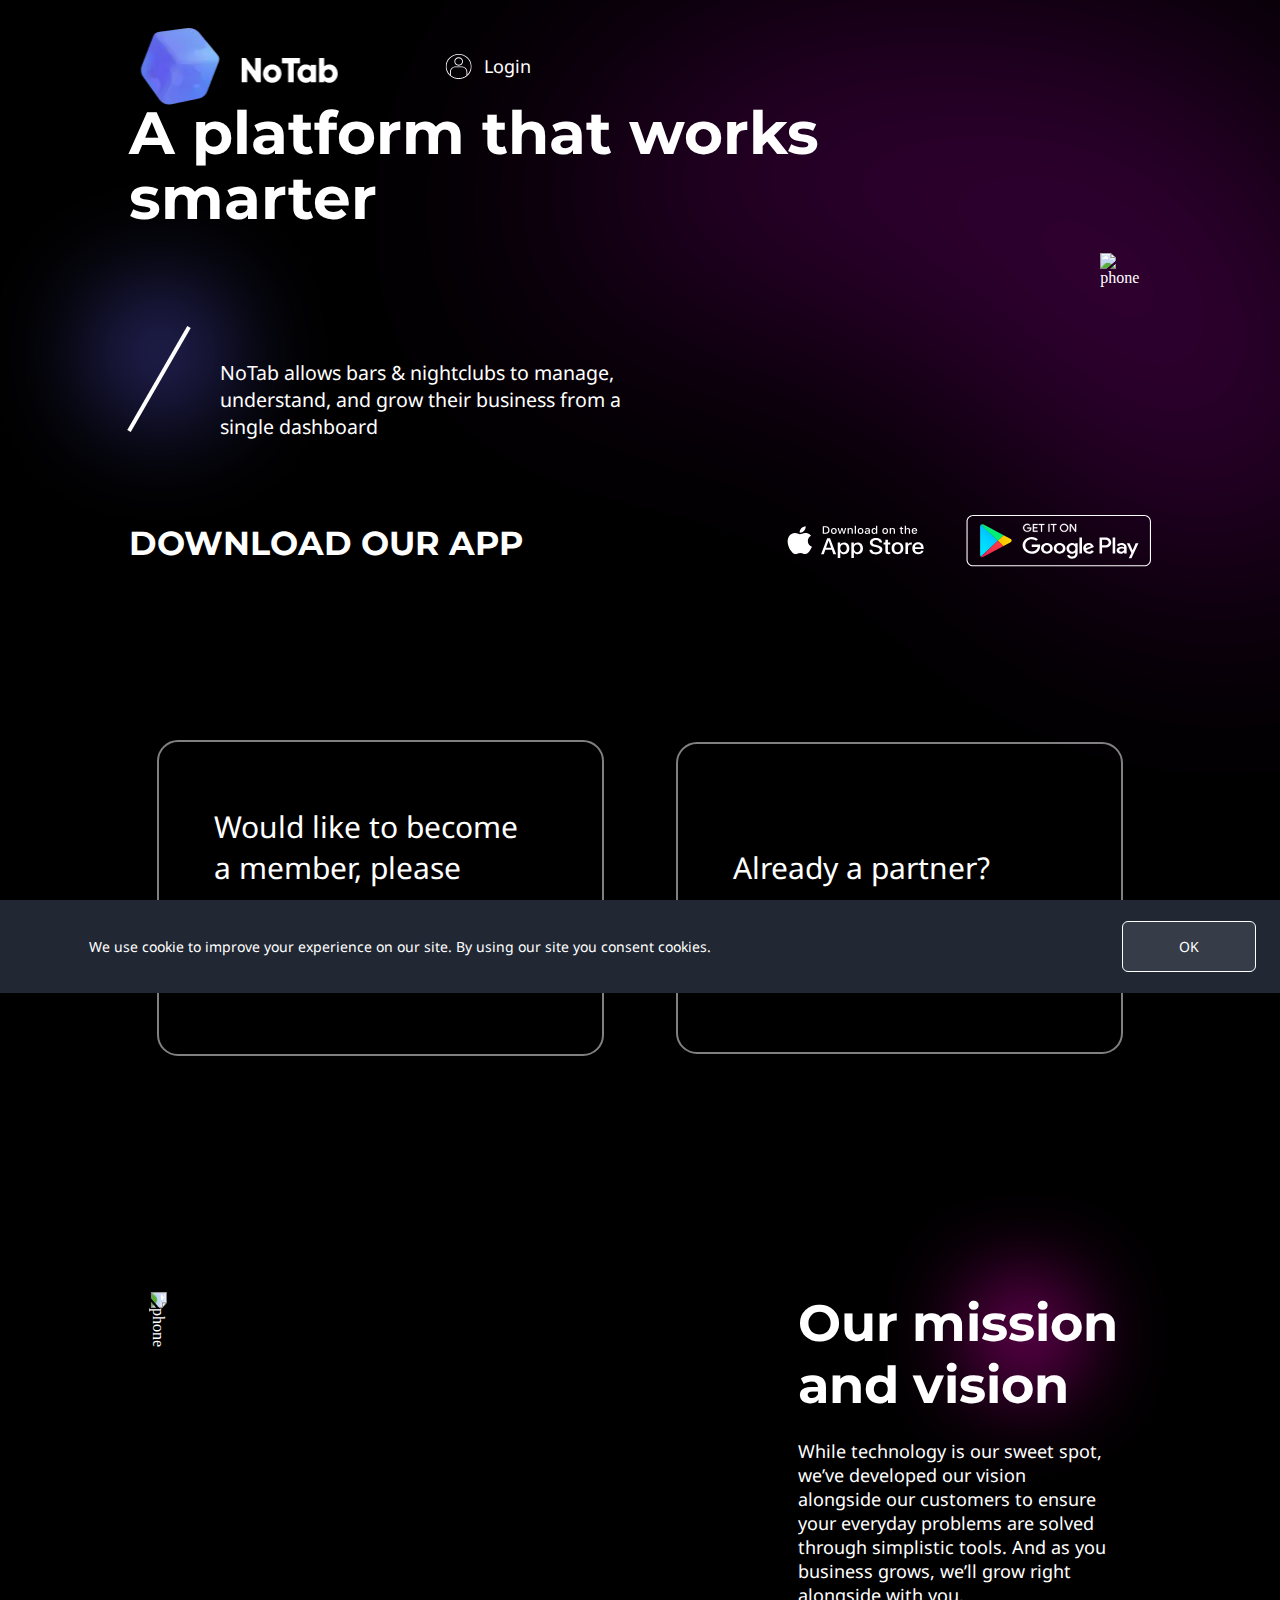
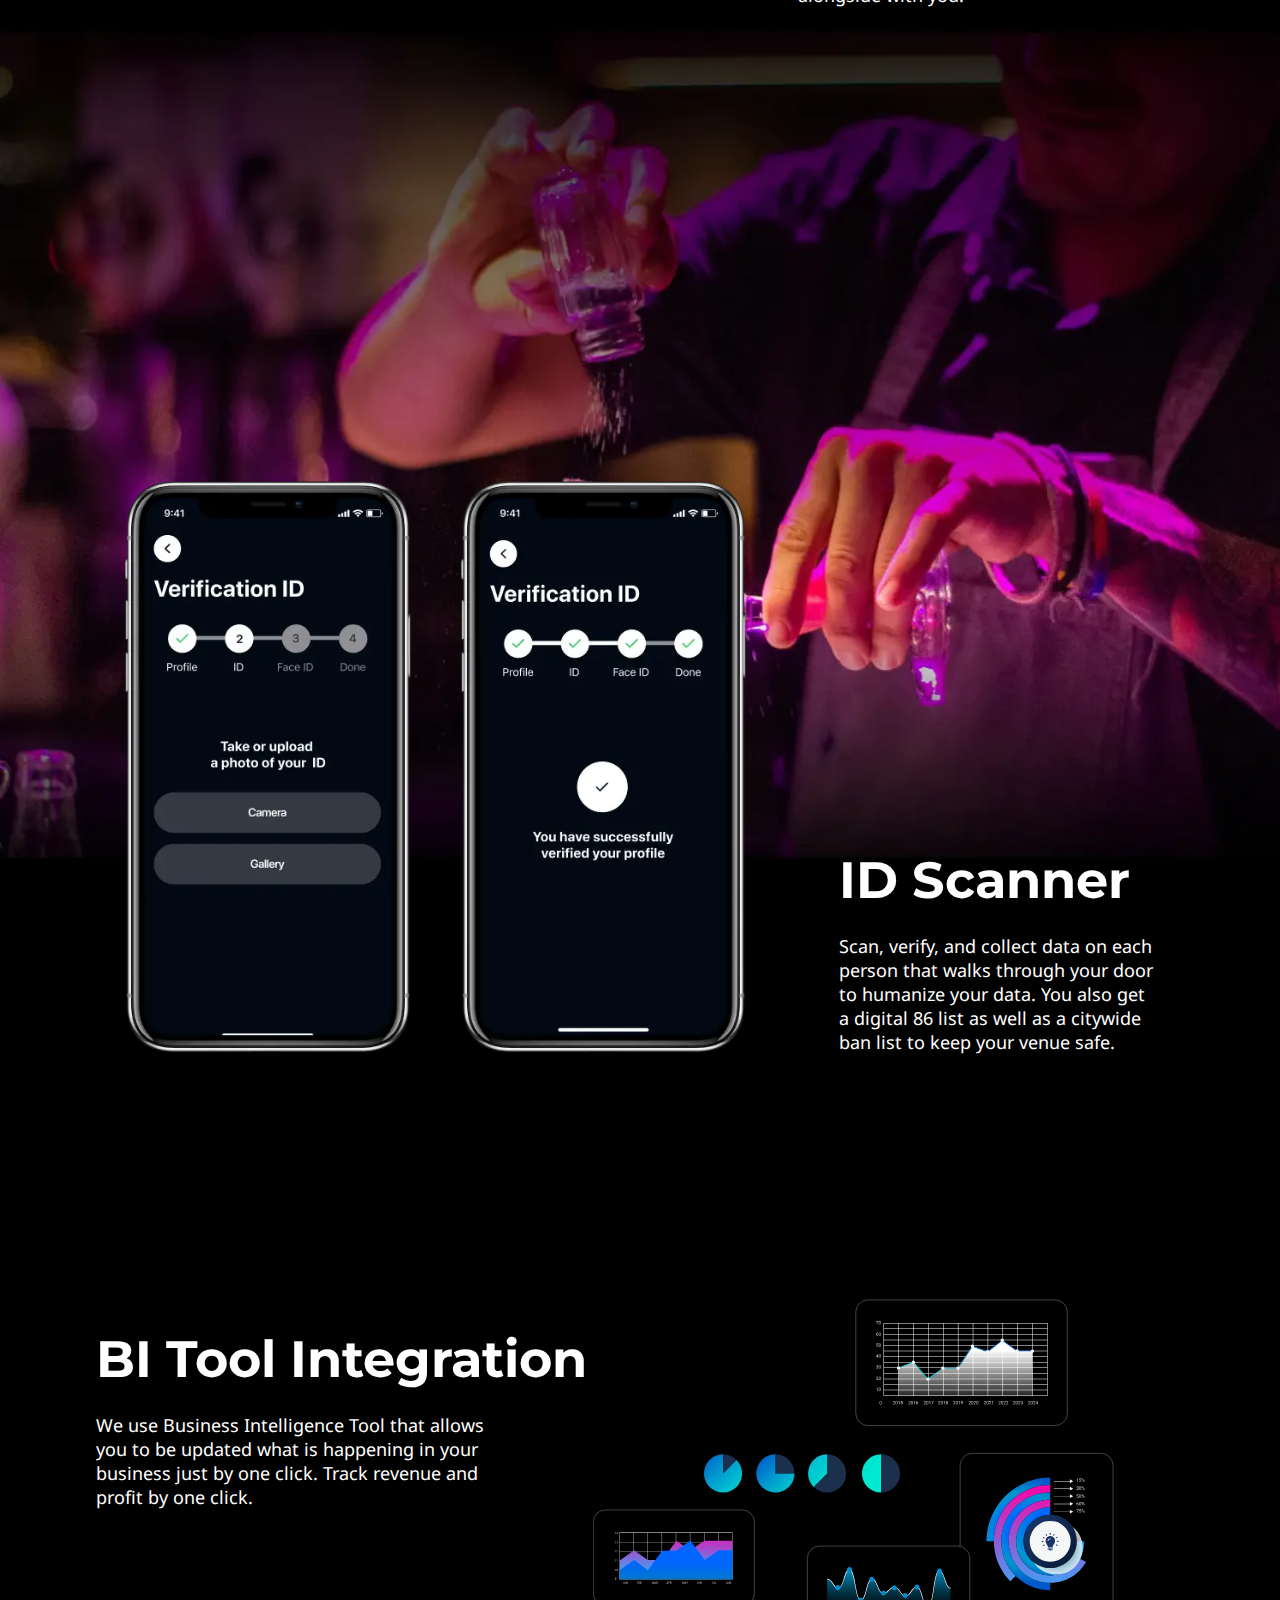
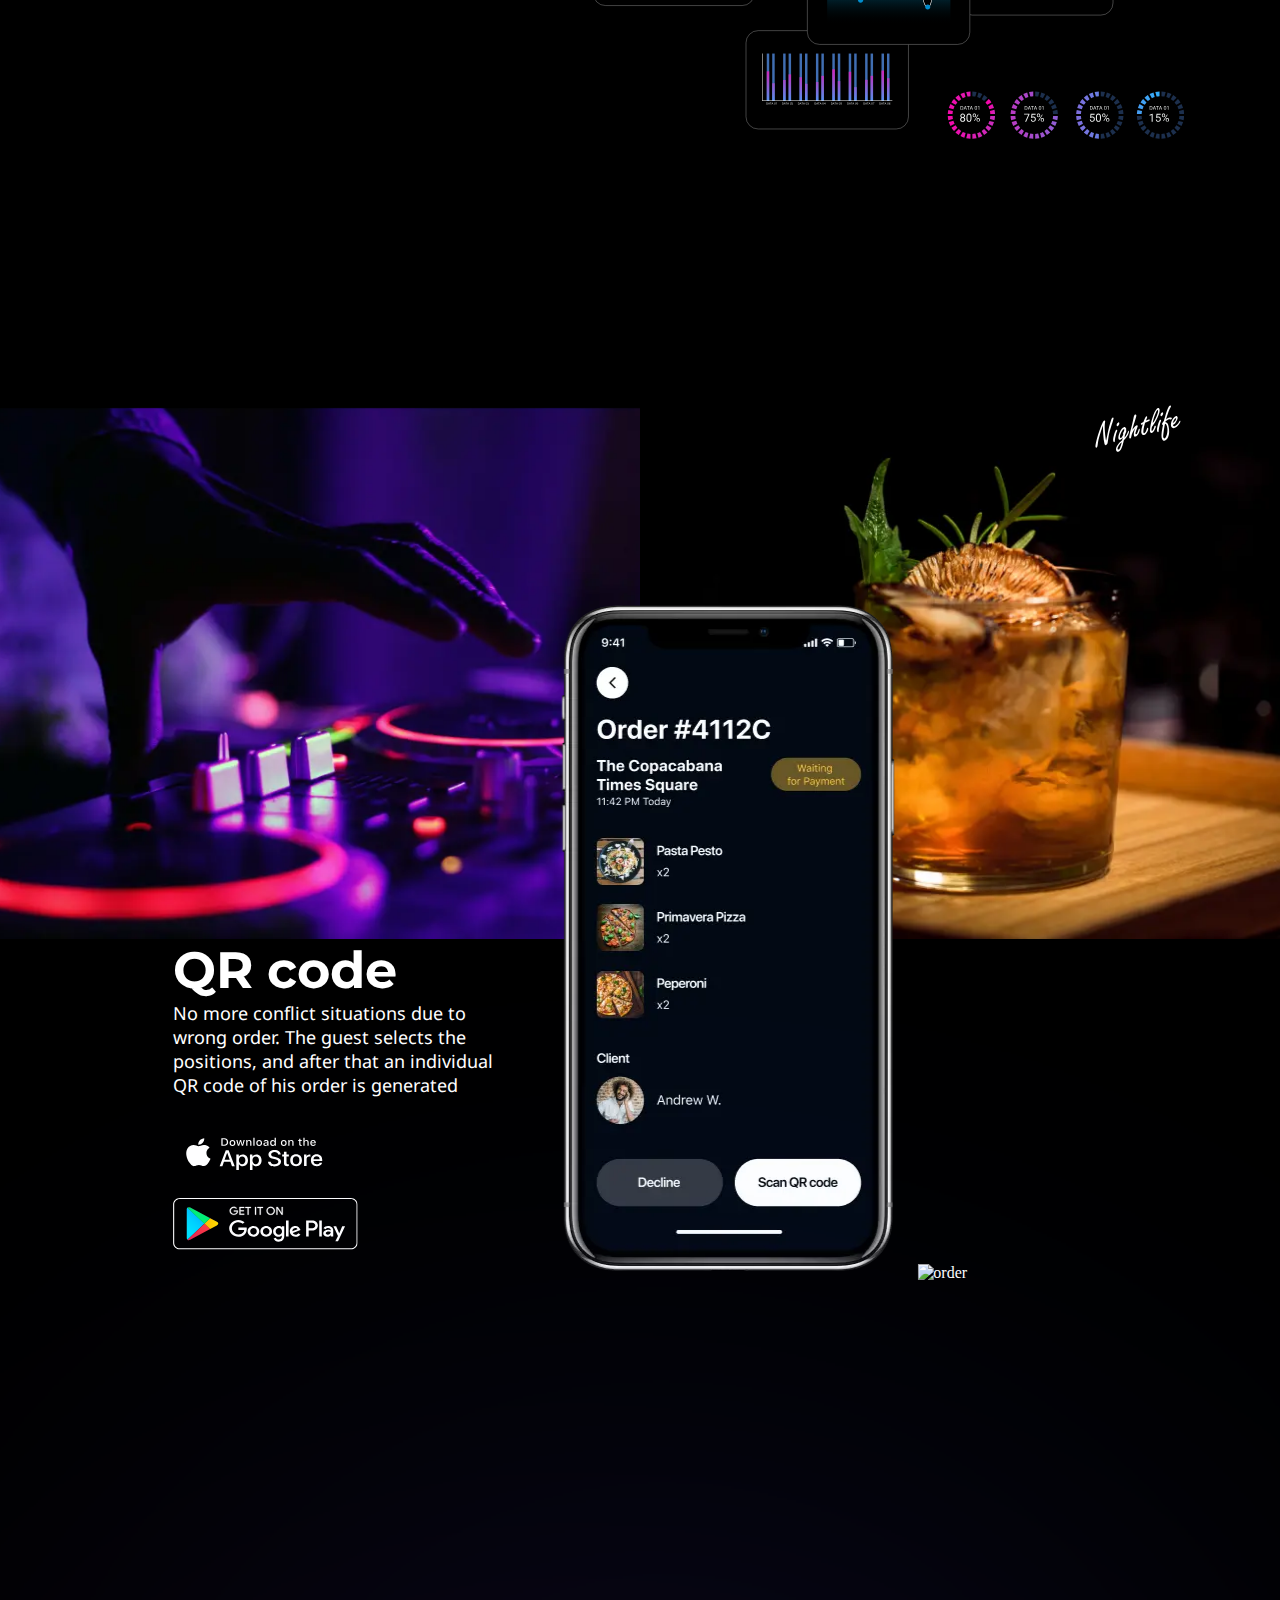
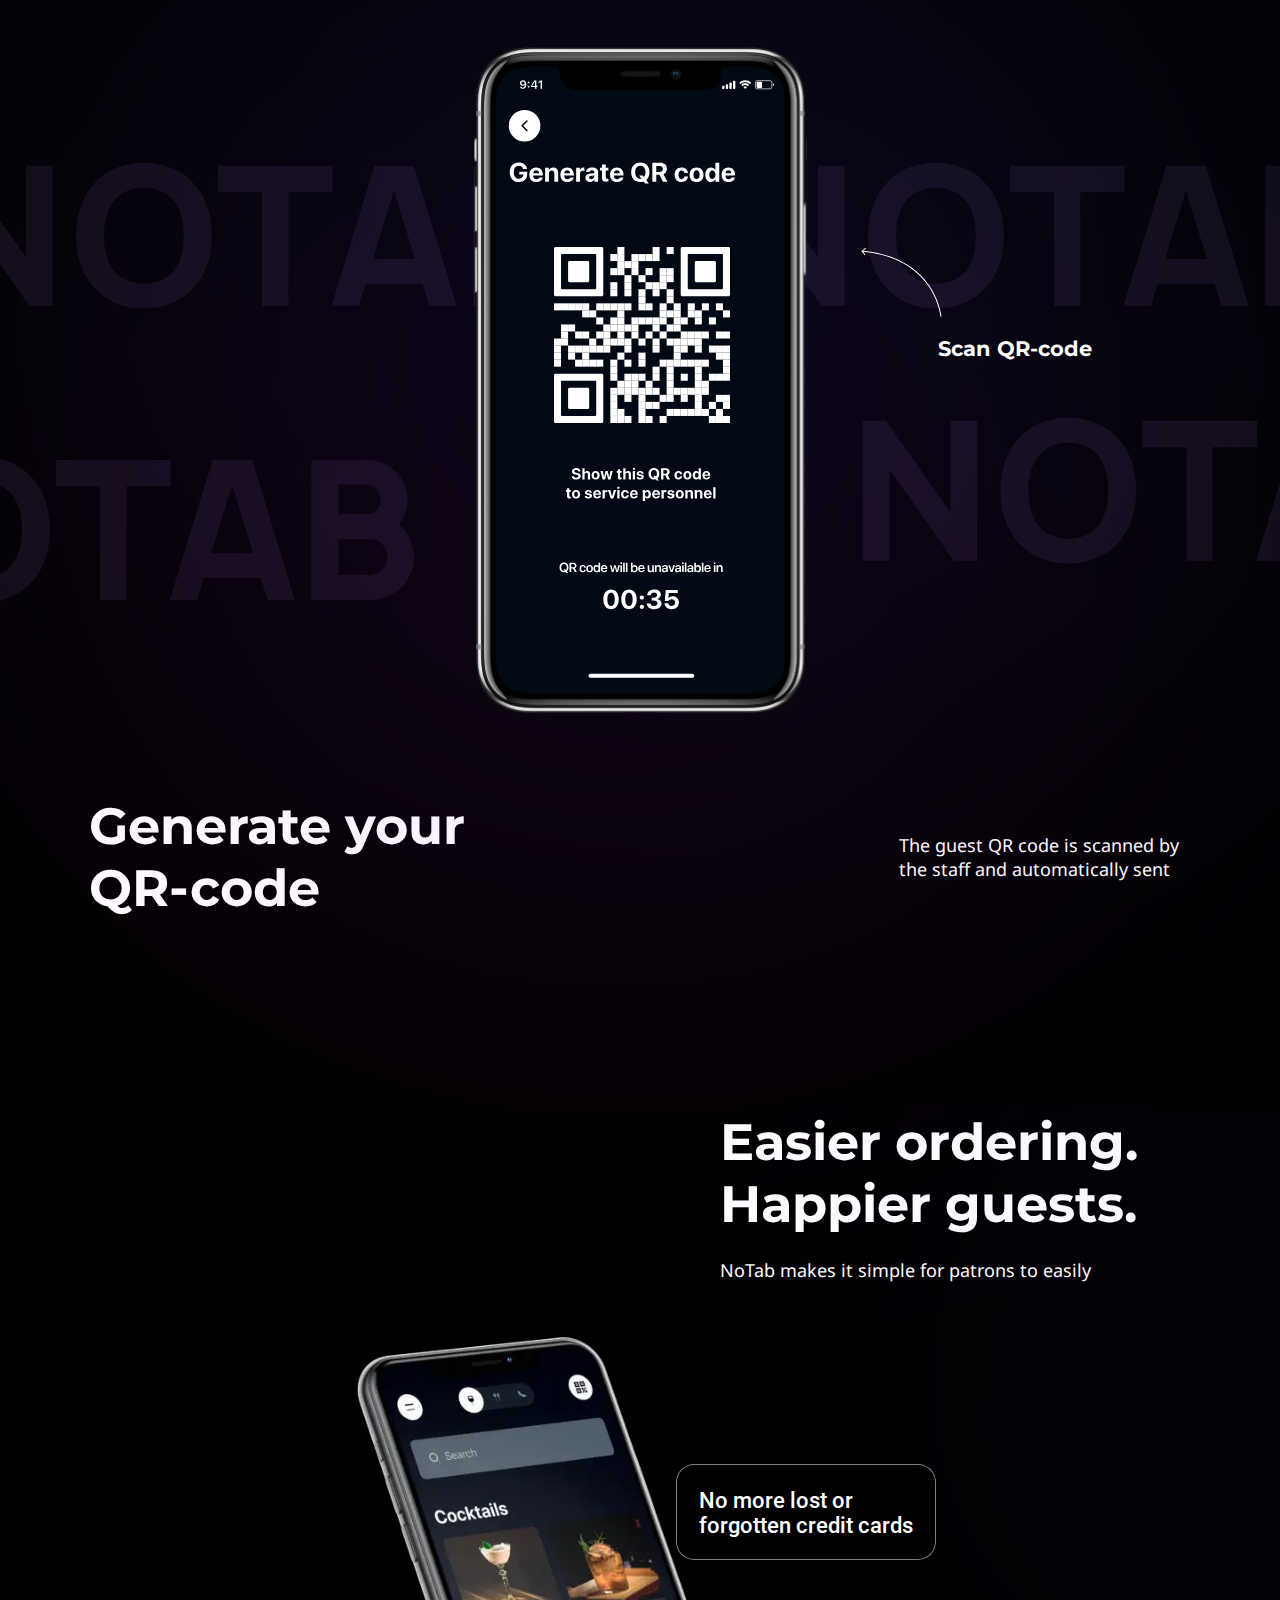
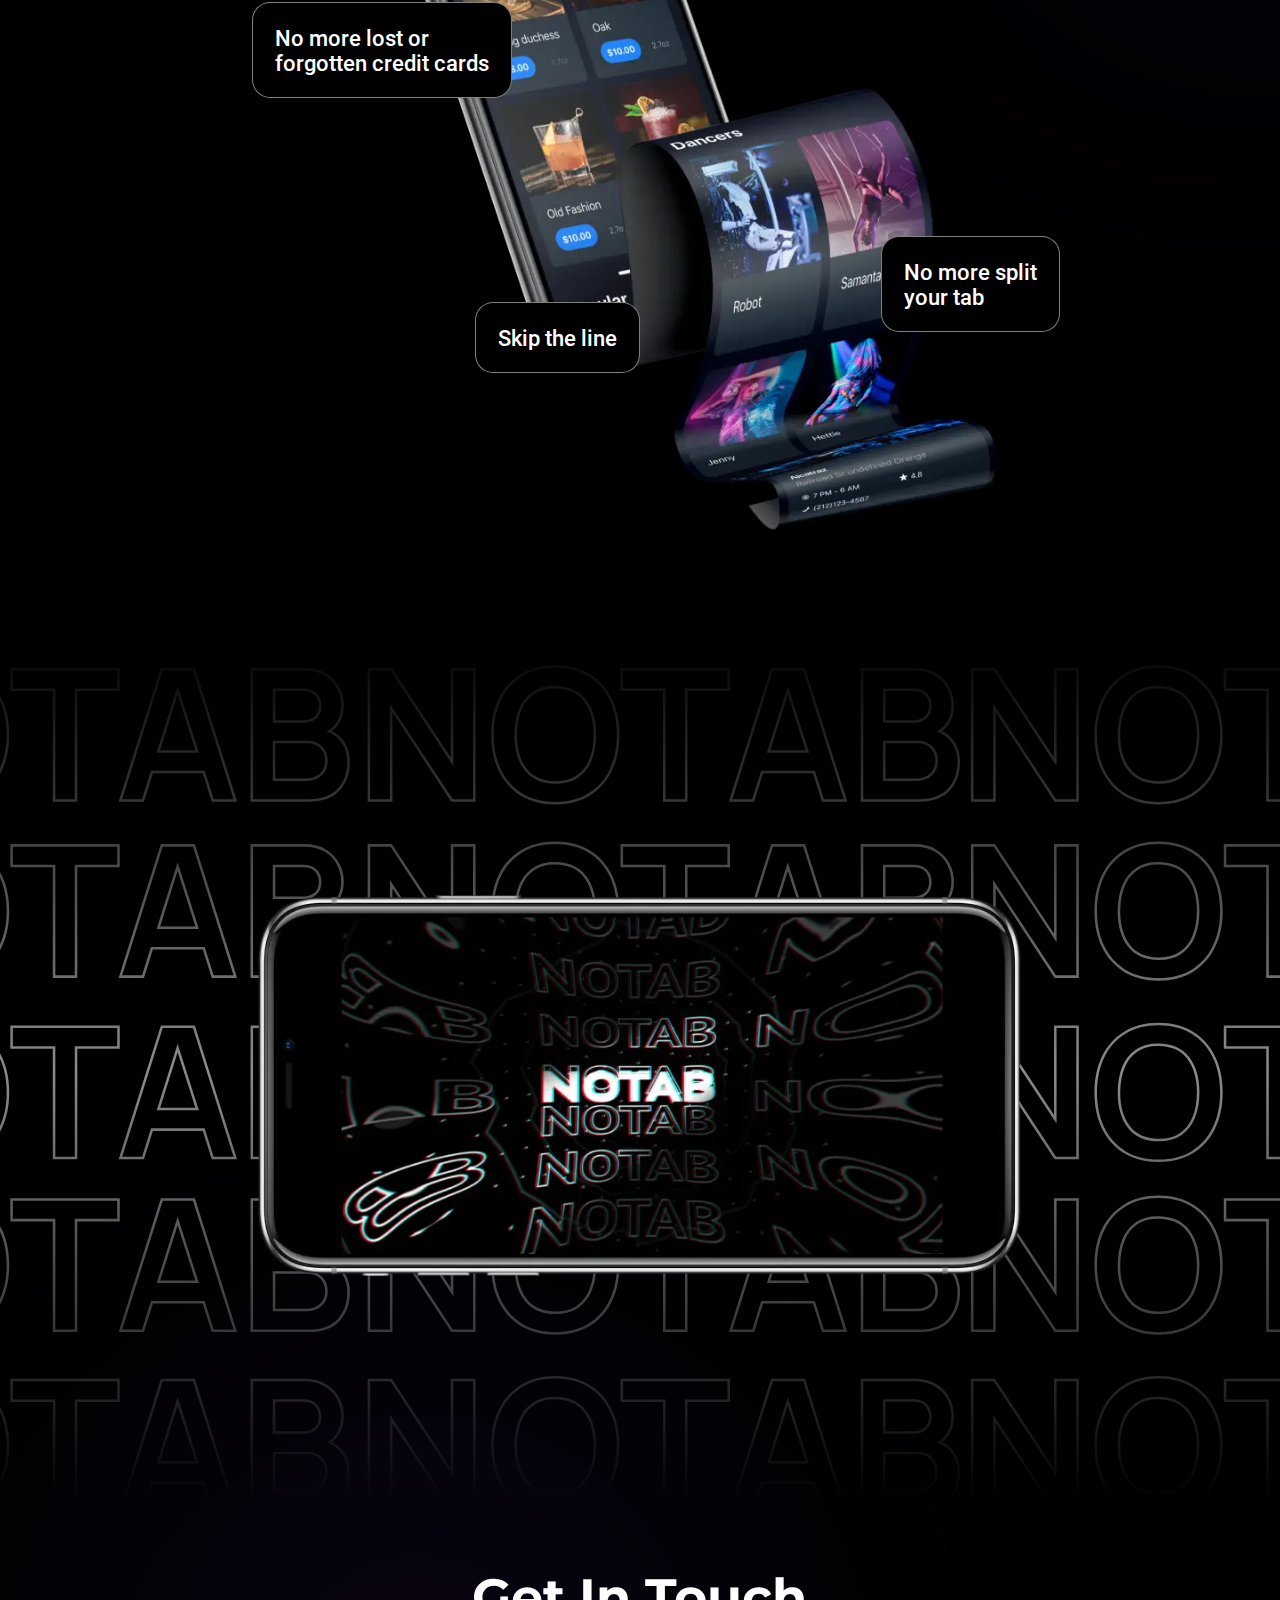
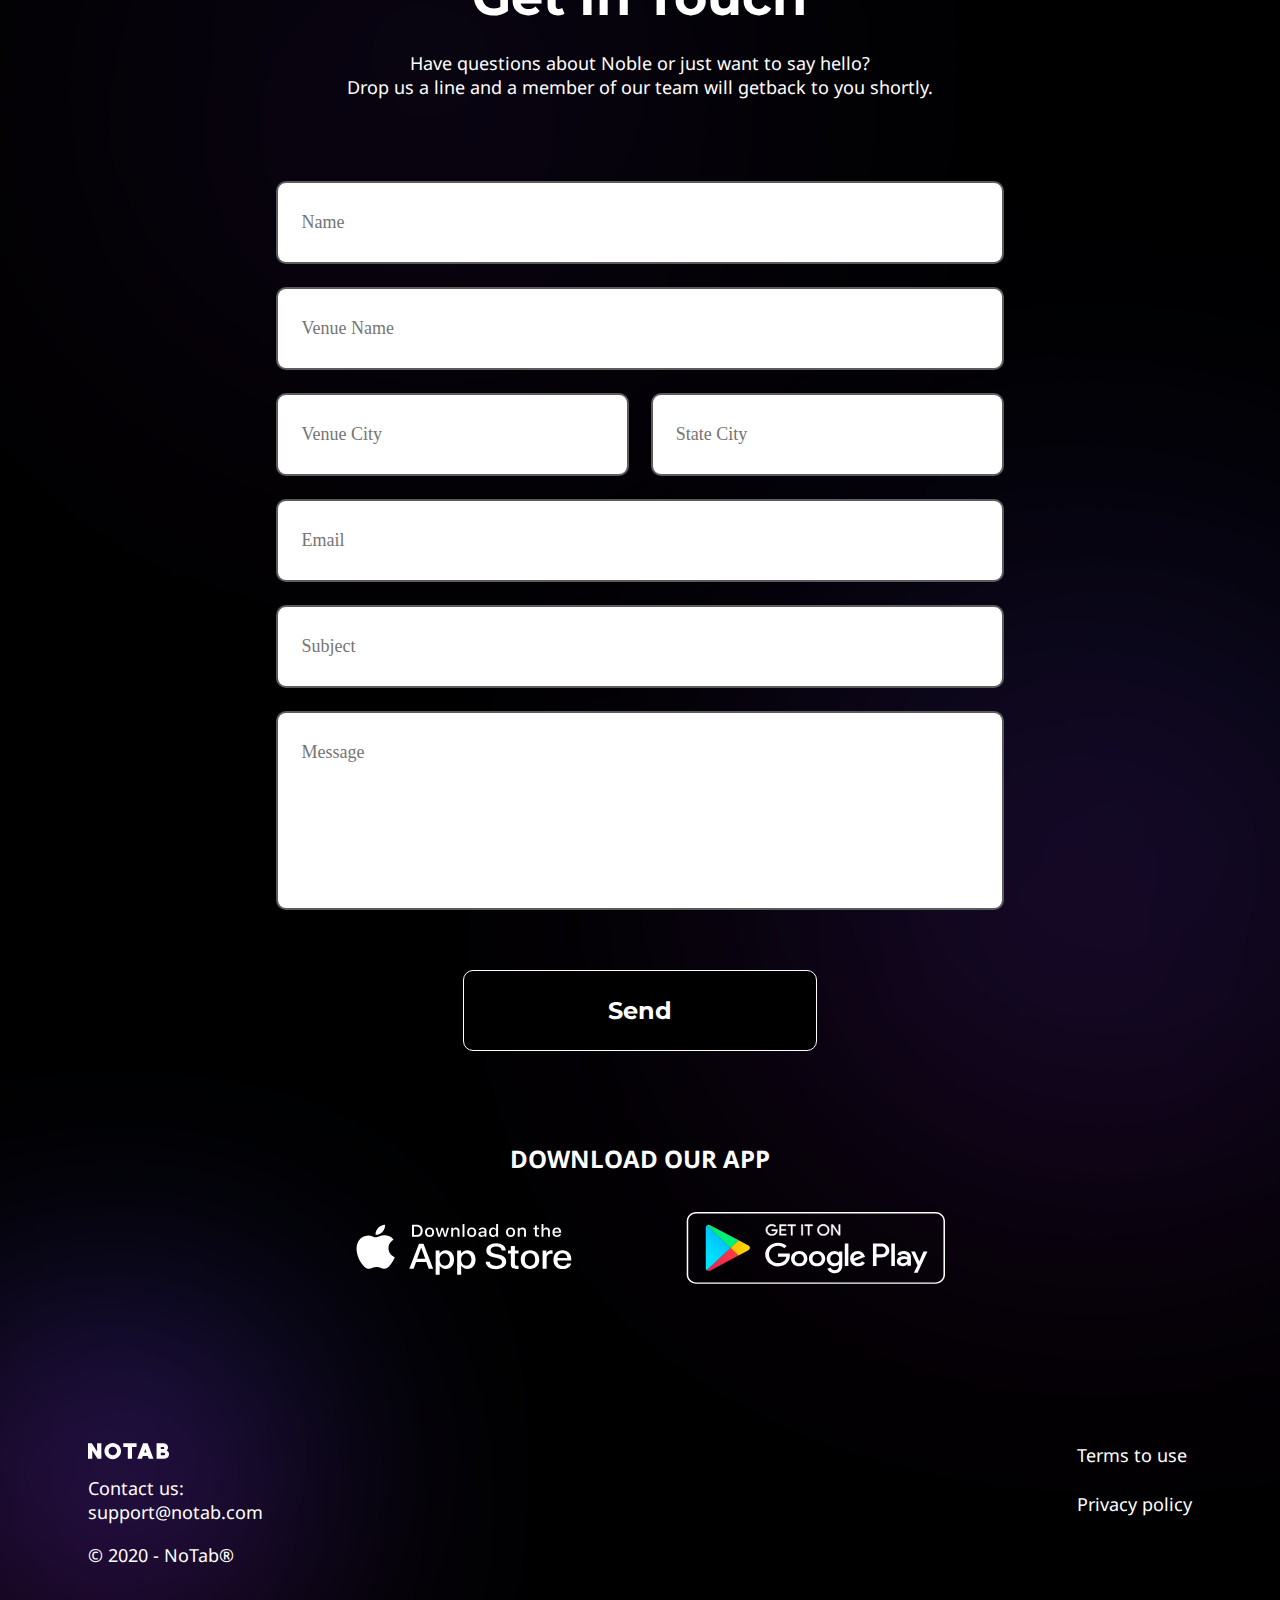
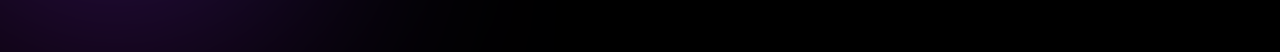
==== index.html @ db0ee98f "upload" ====
<!DOCTYPE html>
<html lang="en">
<head>
    <meta charset="UTF-8">
    <meta http-equiv="X-UA-Compatible" content="IE=edge">
    <meta name="viewport" content="width=device-width, initial-scale=1.0">
    <link rel="stylesheet" href="css/style.min.css?_v=20220520233349">
    <title>NoTab</title>
</head>
<body>
    <header class="header container">
        <a href="index.html" class="header__logo">
            <picture><source srcset="./img/logo.webp" type="image/webp"><img src="./img/logo.png" alt=""></picture>
        </a>
        <a href="#" class="login">
            <div class="login__icon">
                <svg width="26" height="25" viewBox="0 0 26 25" fill="none" xmlns="http://www.w3.org/2000/svg">
                    <path d="M13.0018 0C5.82117 0 0 5.59437 0 12.4952C0 19.396 5.82117 24.9904 13.0018 24.9904C13.3935 24.9904 13.7837 24.9735 14.172 24.94C14.533 24.9088 14.8909 24.8613 15.246 24.8017L15.3825 24.7785C21.9843 23.5945 26.5618 17.7733 25.9443 11.3463C25.3268 4.91937 19.7176 0.00203372 13.0018 0V0ZM11.9572 24.1133H11.9265C11.5894 24.0846 11.2549 24.0413 10.9233 23.9857C10.9042 23.9825 10.8852 23.9805 10.8665 23.977C10.5423 23.9213 10.2215 23.8521 9.9039 23.7714L9.82708 23.7525C9.51727 23.6717 9.21085 23.578 8.90887 23.4739C8.87755 23.4631 8.84602 23.4535 8.8147 23.4423C8.51865 23.3378 8.22789 23.2207 7.94157 23.094C7.90602 23.0787 7.87047 23.0641 7.83491 23.0478C7.5541 22.9229 7.27878 22.7822 7.00876 22.6341C6.97067 22.6134 6.93216 22.5926 6.89406 22.5721C6.62827 22.423 6.36862 22.2632 6.11383 22.0944C6.07532 22.0685 6.03638 22.0435 5.99808 22.0177C5.74773 21.8471 5.50374 21.6659 5.26609 21.4763L5.2007 21.4214V17.9098C5.20388 15.3806 7.33634 13.3313 9.96802 13.3282H16.0355C18.6672 13.3313 20.7996 15.3806 20.8028 17.9098V21.4218L20.7453 21.468C20.503 21.6624 20.2543 21.8463 19.9989 22.0199C19.965 22.0427 19.9307 22.0645 19.8971 22.0869C19.6393 22.2589 19.3752 22.4208 19.1048 22.5729C19.0709 22.5918 19.0362 22.6097 19.0026 22.6284C18.7285 22.7783 18.4498 22.9199 18.1656 23.0474C18.1331 23.062 18.1003 23.0756 18.0672 23.0891C17.7786 23.217 17.4853 23.3347 17.1871 23.4401C17.1575 23.4507 17.1277 23.4598 17.1004 23.4698C16.7969 23.5743 16.4892 23.6689 16.1777 23.75L16.103 23.7679C15.7849 23.8487 15.4639 23.9182 15.1393 23.9741C15.1207 23.9774 15.1021 23.9796 15.0834 23.9825C14.7514 24.0382 14.4164 24.0815 14.0791 24.1104H14.0484C13.7018 24.1391 13.3549 24.1545 13.0039 24.1545C12.6528 24.1545 12.3032 24.1419 11.9572 24.1133V24.1133ZM21.6696 20.6496V17.9098C21.666 14.9208 19.1456 12.4987 16.0355 12.4952H9.96802C6.85788 12.4987 4.33752 14.9208 4.33392 17.9098V20.6492C-0.333932 16.0707 -0.281874 8.72996 4.45031 4.21286C9.18249 -0.304042 16.821 -0.304042 21.5532 4.21286C26.2854 8.72996 26.3375 16.0707 21.6696 20.6492V20.6496Z" fill="white"/>
                    <path d="M13.0016 3.33203C10.608 3.33203 8.66772 5.19675 8.66772 7.4971C8.66772 9.79744 10.608 11.6622 13.0016 11.6622C15.3952 11.6622 17.3356 9.79744 17.3356 7.4971C17.333 5.19777 15.3942 3.33447 13.0016 3.33203ZM13.0016 10.8291C11.0867 10.8291 9.53451 9.33741 9.53451 7.4971C9.53451 5.65678 11.0867 4.16504 13.0016 4.16504C14.9166 4.16504 16.4688 5.65678 16.4688 7.4971C16.4667 9.3364 14.9155 10.8271 13.0016 10.8291Z" fill="white"/>
                </svg>
            </div>
            <div class="login__text">Login</div>
        </a>
    </header>
	<main>
        <div class="cookie">
            <div class="cookie__container wrapper">
                <div class="cookie__text">We use cookie to improve your experience on our site. By using our site you
                    consent cookies.
                </div>
                <a href="#" class="cookie__button">OK</a>
            </div>
        </div>
        <div class="primary__back">
            <svg width="991" height="828" viewBox="0 0 991 828" fill="none" xmlns="http://www.w3.org/2000/svg">
                <g filter="url(#filter0_f_1_615)">
                    <path d="M726.689 447.055C636.6 301.175 399.748 283.135 292.584 292.35C204.911 229.864 267.12 198.986 369.452 84.6792C471.785 -29.6278 716.462 36.8959 857.979 37.8365C999.496 38.777 1120.33 339.695 1101.17 471.585C1082.02 603.476 839.301 629.405 726.689 447.055Z"
                          fill="#FA00FF"/>
                </g>
                <defs>
                    <filter id="filter0_f_1_615" x="0.806519" y="-232.258" width="1352.37" height="1059.42"
                            filterUnits="userSpaceOnUse" color-interpolation-filters="sRGB">
                        <feFlood flood-opacity="0" result="BackgroundImageFix"/>
                        <feBlend mode="normal" in="SourceGraphic" in2="BackgroundImageFix" result="shape"/>
                        <feGaussianBlur stdDeviation="125" result="effect1_foregroundBlur_1_615"/>
                    </filter>
                </defs>
            </svg>
        </div>
        <div class="primary container">
            <div class="primary__wrapper">
                <div class="primary__item">
                    <div class="primary__title">A platform that works smarter</div>
                    <div class="primary__subtitle">
                        <div class="primary__subtitle-back">
                            <svg width="318" height="325" viewBox="0 0 318 325" fill="none"
                                 xmlns="http://www.w3.org/2000/svg">
                                <g filter="url(#filter0_f_1_616)">
                                    <circle cx="155.5" cy="162.5" r="62.5" fill="#605CEA" fill-opacity="0.5"/>
                                </g>
                                <defs>
                                    <filter id="filter0_f_1_616" x="-7" y="0" width="325" height="325"
                                            filterUnits="userSpaceOnUse" color-interpolation-filters="sRGB">
                                        <feFlood flood-opacity="0" result="BackgroundImageFix"/>
                                        <feBlend mode="normal" in="SourceGraphic" in2="BackgroundImageFix"
                                                 result="shape"/>
                                        <feGaussianBlur stdDeviation="50" result="effect1_foregroundBlur_1_616"/>
                                    </filter>
                                </defs>
                            </svg>
                        </div>
                        <div class="primary__subtitle-line">
                            <span></span>
                        </div>
                        <div class="primary__subtitle-text">NoTab allows bars & nightclubs to manage, understand, and grow
                            their business from a single dashboard
                        </div>
                    </div>
                </div>
                <div class="primary__item">
                    <img src="./img/phone.svg" alt="phone">
                </div>
            </div>
            <div class="primary__app wrapper">
                <div class="primary__app-text">download our app</div>
                <div class="wrapper">
                    <a href="" class="primary__app-link">
                        <svg width="164" height="52" viewBox="0 0 164 52" fill="none" xmlns="http://www.w3.org/2000/svg">
                            <mask class="path-1-inside-1_1_783" fill="white">
                                <path d="M150.511 0H13.0243C12.5323 0 12.0403 0 11.5346 0C11.111 0 10.701 0.0128315 10.2773 0.0128315C9.36164 0.0384944 8.44598 0.0898202 7.54398 0.243798C6.62832 0.397775 5.78099 0.654404 4.94732 1.05218C4.12732 1.43712 3.37566 1.95038 2.73333 2.56629C2.07733 3.16937 1.53066 3.8751 1.12066 4.64499C0.696998 5.42771 0.423666 6.22326 0.259666 7.08297C0.0956664 7.92984 0.0409999 8.78955 0.0136666 9.64926C0.0136666 10.047 0 10.4448 0 10.8298C0 11.2917 0 11.7664 0 12.2284V39.0846C0 39.5594 0 40.0213 0 40.4833C0 40.881 0.0136666 41.266 0.0273333 41.6637C0.0546665 42.5235 0.109333 43.3832 0.273333 44.23C0.437332 45.0897 0.696998 45.8981 1.13433 46.668C1.54433 47.4379 2.09099 48.1308 2.74699 48.7339C3.38932 49.3498 4.14099 49.863 4.96099 50.248C5.79465 50.6458 6.64198 50.9024 7.55765 51.0564C8.45965 51.2104 9.38898 51.2617 10.291 51.2873C10.701 51.313 11.111 51.3258 11.5346 51.3258C12.0403 51.3258 12.5323 51.3258 13.0243 51.3258H150.511C151.003 51.3258 151.495 51.3258 151.987 51.3258C152.397 51.3258 152.834 51.3258 153.244 51.313C154.16 51.2873 155.075 51.236 155.977 51.082C156.893 50.9281 157.74 50.6714 158.588 50.2737C159.408 49.8887 160.146 49.3755 160.802 48.7595C161.458 48.1565 161.991 47.4507 162.414 46.6937C162.838 45.911 163.111 45.1154 163.262 44.2557C163.426 43.4088 163.48 42.5491 163.521 41.6894C163.521 41.2916 163.521 40.9067 163.521 40.5089C163.535 40.047 163.535 39.585 163.535 39.1103V12.2412C163.535 11.7664 163.535 11.3045 163.521 10.8426C163.521 10.4448 163.521 10.0599 163.521 9.66209C163.494 8.80238 163.439 7.94267 163.262 7.0958C163.111 6.23609 162.838 5.44054 162.414 4.65782C161.991 3.88793 161.444 3.1822 160.802 2.57912C160.159 1.97604 159.408 1.46279 158.588 1.06501C157.74 0.667236 156.893 0.410607 155.977 0.256629C155.075 0.102652 154.16 0.0513258 153.244 0.0256629C152.834 0.0256629 152.397 0.0128315 151.987 0.0128315C151.508 0 151.003 0 150.511 0Z"/>
                            </mask>
                            <path d="M10.2773 0.0128315V-1.27031H10.2593L10.2414 -1.26981L10.2773 0.0128315ZM7.54398 0.243798L7.75677 1.50918L7.7599 1.50865L7.54398 0.243798ZM4.94732 1.05218L5.4926 2.21373L5.49989 2.21025L4.94732 1.05218ZM2.73333 2.56629L3.60175 3.51091L3.61167 3.50179L3.6214 3.49246L2.73333 2.56629ZM1.12066 4.64499L2.24914 5.2558L2.25322 5.24813L1.12066 4.64499ZM0.259666 7.08297L1.51941 7.32692L1.52008 7.32341L0.259666 7.08297ZM0.0136666 9.64926L-1.26883 9.60848L-1.26948 9.62886V9.64926H0.0136666ZM0.0273333 41.6637L1.30984 41.623L1.30972 41.6197L0.0273333 41.6637ZM0.273333 44.23L1.53376 43.9896L1.53308 43.9861L0.273333 44.23ZM1.13433 46.668L2.26689 46.0649L2.25867 46.0494L2.25003 46.0342L1.13433 46.668ZM2.74699 48.7339L3.63507 47.8077L3.62534 47.7984L3.61541 47.7893L2.74699 48.7339ZM4.96099 50.248L5.51356 49.0899L5.50626 49.0865L4.96099 50.248ZM7.55765 51.0564L7.77357 49.7915L7.77043 49.791L7.55765 51.0564ZM10.291 51.2873L10.3711 50.0067L10.3493 50.0053L10.3275 50.0047L10.291 51.2873ZM153.244 51.313L153.208 50.0304L153.204 50.0305L153.244 51.313ZM155.977 51.082L155.764 49.8167L155.761 49.8172L155.977 51.082ZM160.802 48.7595L159.933 47.8149L159.923 47.8241L160.802 48.7595ZM162.414 46.6937L163.534 47.3203L163.538 47.3124L163.543 47.3045L162.414 46.6937ZM163.262 44.2557L162.002 44.0118L162 44.0232L161.998 44.0347L163.262 44.2557ZM163.521 41.6894L164.803 41.7505L164.804 41.72V41.6894H163.521ZM163.521 40.5089L162.239 40.471L162.238 40.4899V40.5089H163.521ZM163.521 10.8426H162.238V10.8616L162.239 10.8805L163.521 10.8426ZM163.521 9.66209H164.804V9.6417L164.804 9.62131L163.521 9.66209ZM163.262 7.0958L161.998 7.31682L162.001 7.33811L162.006 7.35925L163.262 7.0958ZM162.414 4.65782L163.543 4.04701L163.538 4.03919L162.414 4.65782ZM158.588 1.06501L159.148 -0.089471L159.14 -0.0930398L159.133 -0.0965146L158.588 1.06501ZM155.977 0.256629L155.761 1.52148L155.764 1.52201L155.977 0.256629ZM153.244 0.0256629L153.28 -1.25698L153.262 -1.25748H153.244V0.0256629ZM151.987 0.0128315L151.952 1.29552L151.969 1.29598H151.987V0.0128315ZM150.511 -1.28315H13.0243V1.28315H150.511V-1.28315ZM13.0243 -1.28315C13.0233 -1.28315 13.0224 -1.28315 13.0214 -1.28315C13.0205 -1.28315 13.0195 -1.28315 13.0185 -1.28315C13.0176 -1.28315 13.0166 -1.28315 13.0157 -1.28315C13.0147 -1.28315 13.0137 -1.28315 13.0128 -1.28315C13.0118 -1.28315 13.0108 -1.28315 13.0099 -1.28315C13.0089 -1.28315 13.008 -1.28315 13.007 -1.28315C13.006 -1.28315 13.0051 -1.28315 13.0041 -1.28315C13.0032 -1.28315 13.0022 -1.28315 13.0012 -1.28315C13.0003 -1.28315 12.9993 -1.28315 12.9984 -1.28315C12.9974 -1.28315 12.9964 -1.28315 12.9955 -1.28315C12.9945 -1.28315 12.9936 -1.28315 12.9926 -1.28315C12.9916 -1.28315 12.9907 -1.28315 12.9897 -1.28315C12.9887 -1.28315 12.9878 -1.28315 12.9868 -1.28315C12.9859 -1.28315 12.9849 -1.28315 12.9839 -1.28315C12.983 -1.28315 12.982 -1.28315 12.9811 -1.28315C12.9801 -1.28315 12.9791 -1.28315 12.9782 -1.28315C12.9772 -1.28315 12.9763 -1.28315 12.9753 -1.28315C12.9743 -1.28315 12.9734 -1.28315 12.9724 -1.28315C12.9714 -1.28315 12.9705 -1.28315 12.9695 -1.28315C12.9686 -1.28315 12.9676 -1.28315 12.9666 -1.28315C12.9657 -1.28315 12.9647 -1.28315 12.9638 -1.28315C12.9628 -1.28315 12.9618 -1.28315 12.9609 -1.28315C12.9599 -1.28315 12.959 -1.28315 12.958 -1.28315C12.957 -1.28315 12.9561 -1.28315 12.9551 -1.28315C12.9542 -1.28315 12.9532 -1.28315 12.9522 -1.28315C12.9513 -1.28315 12.9503 -1.28315 12.9493 -1.28315C12.9484 -1.28315 12.9474 -1.28315 12.9465 -1.28315C12.9455 -1.28315 12.9445 -1.28315 12.9436 -1.28315C12.9426 -1.28315 12.9417 -1.28315 12.9407 -1.28315C12.9397 -1.28315 12.9388 -1.28315 12.9378 -1.28315C12.9369 -1.28315 12.9359 -1.28315 12.9349 -1.28315C12.934 -1.28315 12.933 -1.28315 12.932 -1.28315C12.9311 -1.28315 12.9301 -1.28315 12.9292 -1.28315C12.9282 -1.28315 12.9272 -1.28315 12.9263 -1.28315C12.9253 -1.28315 12.9244 -1.28315 12.9234 -1.28315C12.9224 -1.28315 12.9215 -1.28315 12.9205 -1.28315C12.9196 -1.28315 12.9186 -1.28315 12.9176 -1.28315C12.9167 -1.28315 12.9157 -1.28315 12.9147 -1.28315C12.9138 -1.28315 12.9128 -1.28315 12.9119 -1.28315C12.9109 -1.28315 12.9099 -1.28315 12.909 -1.28315C12.908 -1.28315 12.9071 -1.28315 12.9061 -1.28315C12.9051 -1.28315 12.9042 -1.28315 12.9032 -1.28315C12.9023 -1.28315 12.9013 -1.28315 12.9003 -1.28315C12.8994 -1.28315 12.8984 -1.28315 12.8974 -1.28315C12.8965 -1.28315 12.8955 -1.28315 12.8946 -1.28315C12.8936 -1.28315 12.8926 -1.28315 12.8917 -1.28315C12.8907 -1.28315 12.8898 -1.28315 12.8888 -1.28315C12.8878 -1.28315 12.8869 -1.28315 12.8859 -1.28315C12.885 -1.28315 12.884 -1.28315 12.883 -1.28315C12.8821 -1.28315 12.8811 -1.28315 12.8801 -1.28315C12.8792 -1.28315 12.8782 -1.28315 12.8773 -1.28315C12.8763 -1.28315 12.8753 -1.28315 12.8744 -1.28315C12.8734 -1.28315 12.8725 -1.28315 12.8715 -1.28315C12.8705 -1.28315 12.8696 -1.28315 12.8686 -1.28315C12.8677 -1.28315 12.8667 -1.28315 12.8657 -1.28315C12.8648 -1.28315 12.8638 -1.28315 12.8628 -1.28315C12.8619 -1.28315 12.8609 -1.28315 12.86 -1.28315C12.859 -1.28315 12.858 -1.28315 12.8571 -1.28315C12.8561 -1.28315 12.8552 -1.28315 12.8542 -1.28315C12.8532 -1.28315 12.8523 -1.28315 12.8513 -1.28315C12.8503 -1.28315 12.8494 -1.28315 12.8484 -1.28315C12.8475 -1.28315 12.8465 -1.28315 12.8455 -1.28315C12.8446 -1.28315 12.8436 -1.28315 12.8427 -1.28315C12.8417 -1.28315 12.8407 -1.28315 12.8398 -1.28315C12.8388 -1.28315 12.8379 -1.28315 12.8369 -1.28315C12.8359 -1.28315 12.835 -1.28315 12.834 -1.28315C12.833 -1.28315 12.8321 -1.28315 12.8311 -1.28315C12.8302 -1.28315 12.8292 -1.28315 12.8282 -1.28315C12.8273 -1.28315 12.8263 -1.28315 12.8254 -1.28315C12.8244 -1.28315 12.8234 -1.28315 12.8225 -1.28315C12.8215 -1.28315 12.8205 -1.28315 12.8196 -1.28315C12.8186 -1.28315 12.8177 -1.28315 12.8167 -1.28315C12.8157 -1.28315 12.8148 -1.28315 12.8138 -1.28315C12.8129 -1.28315 12.8119 -1.28315 12.8109 -1.28315C12.81 -1.28315 12.809 -1.28315 12.808 -1.28315C12.8071 -1.28315 12.8061 -1.28315 12.8052 -1.28315C12.8042 -1.28315 12.8032 -1.28315 12.8023 -1.28315C12.8013 -1.28315 12.8004 -1.28315 12.7994 -1.28315C12.7984 -1.28315 12.7975 -1.28315 12.7965 -1.28315C12.7955 -1.28315 12.7946 -1.28315 12.7936 -1.28315C12.7927 -1.28315 12.7917 -1.28315 12.7907 -1.28315C12.7898 -1.28315 12.7888 -1.28315 12.7879 -1.28315C12.7869 -1.28315 12.7859 -1.28315 12.785 -1.28315C12.784 -1.28315 12.783 -1.28315 12.7821 -1.28315C12.7811 -1.28315 12.7802 -1.28315 12.7792 -1.28315C12.7782 -1.28315 12.7773 -1.28315 12.7763 -1.28315C12.7754 -1.28315 12.7744 -1.28315 12.7734 -1.28315C12.7725 -1.28315 12.7715 -1.28315 12.7705 -1.28315C12.7696 -1.28315 12.7686 -1.28315 12.7677 -1.28315C12.7667 -1.28315 12.7657 -1.28315 12.7648 -1.28315C12.7638 -1.28315 12.7628 -1.28315 12.7619 -1.28315C12.7609 -1.28315 12.76 -1.28315 12.759 -1.28315C12.758 -1.28315 12.7571 -1.28315 12.7561 -1.28315C12.7552 -1.28315 12.7542 -1.28315 12.7532 -1.28315C12.7523 -1.28315 12.7513 -1.28315 12.7503 -1.28315C12.7494 -1.28315 12.7484 -1.28315 12.7475 -1.28315C12.7465 -1.28315 12.7455 -1.28315 12.7446 -1.28315C12.7436 -1.28315 12.7427 -1.28315 12.7417 -1.28315C12.7407 -1.28315 12.7398 -1.28315 12.7388 -1.28315C12.7378 -1.28315 12.7369 -1.28315 12.7359 -1.28315C12.735 -1.28315 12.734 -1.28315 12.733 -1.28315C12.7321 -1.28315 12.7311 -1.28315 12.7301 -1.28315C12.7292 -1.28315 12.7282 -1.28315 12.7273 -1.28315C12.7263 -1.28315 12.7253 -1.28315 12.7244 -1.28315C12.7234 -1.28315 12.7224 -1.28315 12.7215 -1.28315C12.7205 -1.28315 12.7196 -1.28315 12.7186 -1.28315C12.7176 -1.28315 12.7167 -1.28315 12.7157 -1.28315C12.7148 -1.28315 12.7138 -1.28315 12.7128 -1.28315C12.7119 -1.28315 12.7109 -1.28315 12.7099 -1.28315C12.709 -1.28315 12.708 -1.28315 12.7071 -1.28315C12.7061 -1.28315 12.7051 -1.28315 12.7042 -1.28315C12.7032 -1.28315 12.7022 -1.28315 12.7013 -1.28315C12.7003 -1.28315 12.6994 -1.28315 12.6984 -1.28315C12.6974 -1.28315 12.6965 -1.28315 12.6955 -1.28315C12.6945 -1.28315 12.6936 -1.28315 12.6926 -1.28315C12.6917 -1.28315 12.6907 -1.28315 12.6897 -1.28315C12.6888 -1.28315 12.6878 -1.28315 12.6868 -1.28315C12.6859 -1.28315 12.6849 -1.28315 12.684 -1.28315C12.683 -1.28315 12.682 -1.28315 12.6811 -1.28315C12.6801 -1.28315 12.6791 -1.28315 12.6782 -1.28315C12.6772 -1.28315 12.6763 -1.28315 12.6753 -1.28315C12.6743 -1.28315 12.6734 -1.28315 12.6724 -1.28315C12.6715 -1.28315 12.6705 -1.28315 12.6695 -1.28315C12.6686 -1.28315 12.6676 -1.28315 12.6666 -1.28315C12.6657 -1.28315 12.6647 -1.28315 12.6638 -1.28315C12.6628 -1.28315 12.6618 -1.28315 12.6609 -1.28315C12.6599 -1.28315 12.6589 -1.28315 12.658 -1.28315C12.657 -1.28315 12.656 -1.28315 12.6551 -1.28315C12.6541 -1.28315 12.6532 -1.28315 12.6522 -1.28315C12.6512 -1.28315 12.6503 -1.28315 12.6493 -1.28315C12.6483 -1.28315 12.6474 -1.28315 12.6464 -1.28315C12.6455 -1.28315 12.6445 -1.28315 12.6435 -1.28315C12.6426 -1.28315 12.6416 -1.28315 12.6406 -1.28315C12.6397 -1.28315 12.6387 -1.28315 12.6378 -1.28315C12.6368 -1.28315 12.6358 -1.28315 12.6349 -1.28315C12.6339 -1.28315 12.6329 -1.28315 12.632 -1.28315C12.631 -1.28315 12.6301 -1.28315 12.6291 -1.28315C12.6281 -1.28315 12.6272 -1.28315 12.6262 -1.28315C12.6252 -1.28315 12.6243 -1.28315 12.6233 -1.28315C12.6224 -1.28315 12.6214 -1.28315 12.6204 -1.28315C12.6195 -1.28315 12.6185 -1.28315 12.6175 -1.28315C12.6166 -1.28315 12.6156 -1.28315 12.6146 -1.28315C12.6137 -1.28315 12.6127 -1.28315 12.6118 -1.28315C12.6108 -1.28315 12.6098 -1.28315 12.6089 -1.28315C12.6079 -1.28315 12.6069 -1.28315 12.606 -1.28315C12.605 -1.28315 12.6041 -1.28315 12.6031 -1.28315C12.6021 -1.28315 12.6012 -1.28315 12.6002 -1.28315C12.5992 -1.28315 12.5983 -1.28315 12.5973 -1.28315C12.5964 -1.28315 12.5954 -1.28315 12.5944 -1.28315C12.5935 -1.28315 12.5925 -1.28315 12.5915 -1.28315C12.5906 -1.28315 12.5896 -1.28315 12.5886 -1.28315C12.5877 -1.28315 12.5867 -1.28315 12.5858 -1.28315C12.5848 -1.28315 12.5838 -1.28315 12.5829 -1.28315C12.5819 -1.28315 12.5809 -1.28315 12.58 -1.28315C12.579 -1.28315 12.578 -1.28315 12.5771 -1.28315C12.5761 -1.28315 12.5752 -1.28315 12.5742 -1.28315C12.5732 -1.28315 12.5723 -1.28315 12.5713 -1.28315C12.5703 -1.28315 12.5694 -1.28315 12.5684 -1.28315C12.5675 -1.28315 12.5665 -1.28315 12.5655 -1.28315C12.5646 -1.28315 12.5636 -1.28315 12.5626 -1.28315C12.5617 -1.28315 12.5607 -1.28315 12.5597 -1.28315C12.5588 -1.28315 12.5578 -1.28315 12.5569 -1.28315C12.5559 -1.28315 12.5549 -1.28315 12.554 -1.28315C12.553 -1.28315 12.552 -1.28315 12.5511 -1.28315C12.5501 -1.28315 12.5491 -1.28315 12.5482 -1.28315C12.5472 -1.28315 12.5463 -1.28315 12.5453 -1.28315C12.5443 -1.28315 12.5434 -1.28315 12.5424 -1.28315C12.5414 -1.28315 12.5405 -1.28315 12.5395 -1.28315C12.5385 -1.28315 12.5376 -1.28315 12.5366 -1.28315C12.5357 -1.28315 12.5347 -1.28315 12.5337 -1.28315C12.5328 -1.28315 12.5318 -1.28315 12.5308 -1.28315C12.5299 -1.28315 12.5289 -1.28315 12.5279 -1.28315C12.527 -1.28315 12.526 -1.28315 12.525 -1.28315C12.5241 -1.28315 12.5231 -1.28315 12.5222 -1.28315C12.5212 -1.28315 12.5202 -1.28315 12.5193 -1.28315C12.5183 -1.28315 12.5173 -1.28315 12.5164 -1.28315C12.5154 -1.28315 12.5144 -1.28315 12.5135 -1.28315C12.5125 -1.28315 12.5116 -1.28315 12.5106 -1.28315C12.5096 -1.28315 12.5087 -1.28315 12.5077 -1.28315C12.5067 -1.28315 12.5058 -1.28315 12.5048 -1.28315C12.5038 -1.28315 12.5029 -1.28315 12.5019 -1.28315C12.5009 -1.28315 12.5 -1.28315 12.499 -1.28315C12.4981 -1.28315 12.4971 -1.28315 12.4961 -1.28315C12.4952 -1.28315 12.4942 -1.28315 12.4932 -1.28315C12.4923 -1.28315 12.4913 -1.28315 12.4903 -1.28315C12.4894 -1.28315 12.4884 -1.28315 12.4874 -1.28315C12.4865 -1.28315 12.4855 -1.28315 12.4845 -1.28315C12.4836 -1.28315 12.4826 -1.28315 12.4817 -1.28315C12.4807 -1.28315 12.4797 -1.28315 12.4788 -1.28315C12.4778 -1.28315 12.4768 -1.28315 12.4759 -1.28315C12.4749 -1.28315 12.4739 -1.28315 12.473 -1.28315C12.472 -1.28315 12.471 -1.28315 12.4701 -1.28315C12.4691 -1.28315 12.4682 -1.28315 12.4672 -1.28315C12.4662 -1.28315 12.4653 -1.28315 12.4643 -1.28315C12.4633 -1.28315 12.4624 -1.28315 12.4614 -1.28315C12.4604 -1.28315 12.4595 -1.28315 12.4585 -1.28315C12.4575 -1.28315 12.4566 -1.28315 12.4556 -1.28315C12.4546 -1.28315 12.4537 -1.28315 12.4527 -1.28315C12.4517 -1.28315 12.4508 -1.28315 12.4498 -1.28315C12.4489 -1.28315 12.4479 -1.28315 12.4469 -1.28315C12.446 -1.28315 12.445 -1.28315 12.444 -1.28315C12.4431 -1.28315 12.4421 -1.28315 12.4411 -1.28315C12.4402 -1.28315 12.4392 -1.28315 12.4382 -1.28315C12.4373 -1.28315 12.4363 -1.28315 12.4353 -1.28315C12.4344 -1.28315 12.4334 -1.28315 12.4324 -1.28315C12.4315 -1.28315 12.4305 -1.28315 12.4296 -1.28315C12.4286 -1.28315 12.4276 -1.28315 12.4267 -1.28315C12.4257 -1.28315 12.4247 -1.28315 12.4238 -1.28315C12.4228 -1.28315 12.4218 -1.28315 12.4209 -1.28315C12.4199 -1.28315 12.4189 -1.28315 12.418 -1.28315C12.417 -1.28315 12.416 -1.28315 12.4151 -1.28315C12.4141 -1.28315 12.4131 -1.28315 12.4122 -1.28315C12.4112 -1.28315 12.4102 -1.28315 12.4093 -1.28315C12.4083 -1.28315 12.4073 -1.28315 12.4064 -1.28315C12.4054 -1.28315 12.4045 -1.28315 12.4035 -1.28315C12.4025 -1.28315 12.4016 -1.28315 12.4006 -1.28315C12.3996 -1.28315 12.3987 -1.28315 12.3977 -1.28315C12.3967 -1.28315 12.3958 -1.28315 12.3948 -1.28315C12.3938 -1.28315 12.3929 -1.28315 12.3919 -1.28315C12.3909 -1.28315 12.39 -1.28315 12.389 -1.28315C12.388 -1.28315 12.3871 -1.28315 12.3861 -1.28315C12.3851 -1.28315 12.3842 -1.28315 12.3832 -1.28315C12.3822 -1.28315 12.3813 -1.28315 12.3803 -1.28315C12.3793 -1.28315 12.3784 -1.28315 12.3774 -1.28315C12.3764 -1.28315 12.3755 -1.28315 12.3745 -1.28315C12.3735 -1.28315 12.3726 -1.28315 12.3716 -1.28315C12.3706 -1.28315 12.3697 -1.28315 12.3687 -1.28315C12.3677 -1.28315 12.3668 -1.28315 12.3658 -1.28315C12.3648 -1.28315 12.3639 -1.28315 12.3629 -1.28315C12.3619 -1.28315 12.361 -1.28315 12.36 -1.28315C12.359 -1.28315 12.3581 -1.28315 12.3571 -1.28315C12.3562 -1.28315 12.3552 -1.28315 12.3542 -1.28315C12.3533 -1.28315 12.3523 -1.28315 12.3513 -1.28315C12.3504 -1.28315 12.3494 -1.28315 12.3484 -1.28315C12.3475 -1.28315 12.3465 -1.28315 12.3455 -1.28315C12.3446 -1.28315 12.3436 -1.28315 12.3426 -1.28315C12.3417 -1.28315 12.3407 -1.28315 12.3397 -1.28315C12.3388 -1.28315 12.3378 -1.28315 12.3368 -1.28315C12.3359 -1.28315 12.3349 -1.28315 12.3339 -1.28315C12.333 -1.28315 12.332 -1.28315 12.331 -1.28315C12.3301 -1.28315 12.3291 -1.28315 12.3281 -1.28315C12.3272 -1.28315 12.3262 -1.28315 12.3252 -1.28315C12.3243 -1.28315 12.3233 -1.28315 12.3223 -1.28315C12.3214 -1.28315 12.3204 -1.28315 12.3194 -1.28315C12.3184 -1.28315 12.3175 -1.28315 12.3165 -1.28315C12.3155 -1.28315 12.3146 -1.28315 12.3136 -1.28315C12.3126 -1.28315 12.3117 -1.28315 12.3107 -1.28315C12.3097 -1.28315 12.3088 -1.28315 12.3078 -1.28315C12.3068 -1.28315 12.3059 -1.28315 12.3049 -1.28315C12.3039 -1.28315 12.303 -1.28315 12.302 -1.28315C12.301 -1.28315 12.3001 -1.28315 12.2991 -1.28315C12.2981 -1.28315 12.2972 -1.28315 12.2962 -1.28315C12.2952 -1.28315 12.2943 -1.28315 12.2933 -1.28315C12.2923 -1.28315 12.2914 -1.28315 12.2904 -1.28315C12.2894 -1.28315 12.2885 -1.28315 12.2875 -1.28315C12.2865 -1.28315 12.2856 -1.28315 12.2846 -1.28315C12.2836 -1.28315 12.2827 -1.28315 12.2817 -1.28315C12.2807 -1.28315 12.2798 -1.28315 12.2788 -1.28315C12.2778 -1.28315 12.2769 -1.28315 12.2759 -1.28315C12.2749 -1.28315 12.2739 -1.28315 12.273 -1.28315C12.272 -1.28315 12.271 -1.28315 12.2701 -1.28315C12.2691 -1.28315 12.2681 -1.28315 12.2672 -1.28315C12.2662 -1.28315 12.2652 -1.28315 12.2643 -1.28315C12.2633 -1.28315 12.2623 -1.28315 12.2614 -1.28315C12.2604 -1.28315 12.2594 -1.28315 12.2585 -1.28315C12.2575 -1.28315 12.2565 -1.28315 12.2556 -1.28315C12.2546 -1.28315 12.2536 -1.28315 12.2527 -1.28315C12.2517 -1.28315 12.2507 -1.28315 12.2497 -1.28315C12.2488 -1.28315 12.2478 -1.28315 12.2468 -1.28315C12.2459 -1.28315 12.2449 -1.28315 12.2439 -1.28315C12.243 -1.28315 12.242 -1.28315 12.241 -1.28315C12.2401 -1.28315 12.2391 -1.28315 12.2381 -1.28315C12.2372 -1.28315 12.2362 -1.28315 12.2352 -1.28315C12.2343 -1.28315 12.2333 -1.28315 12.2323 -1.28315C12.2313 -1.28315 12.2304 -1.28315 12.2294 -1.28315C12.2284 -1.28315 12.2275 -1.28315 12.2265 -1.28315C12.2255 -1.28315 12.2246 -1.28315 12.2236 -1.28315C12.2226 -1.28315 12.2217 -1.28315 12.2207 -1.28315C12.2197 -1.28315 12.2188 -1.28315 12.2178 -1.28315C12.2168 -1.28315 12.2158 -1.28315 12.2149 -1.28315C12.2139 -1.28315 12.2129 -1.28315 12.212 -1.28315C12.211 -1.28315 12.21 -1.28315 12.2091 -1.28315C12.2081 -1.28315 12.2071 -1.28315 12.2062 -1.28315C12.2052 -1.28315 12.2042 -1.28315 12.2033 -1.28315C12.2023 -1.28315 12.2013 -1.28315 12.2003 -1.28315C12.1994 -1.28315 12.1984 -1.28315 12.1974 -1.28315C12.1965 -1.28315 12.1955 -1.28315 12.1945 -1.28315C12.1936 -1.28315 12.1926 -1.28315 12.1916 -1.28315C12.1906 -1.28315 12.1897 -1.28315 12.1887 -1.28315C12.1877 -1.28315 12.1868 -1.28315 12.1858 -1.28315C12.1848 -1.28315 12.1839 -1.28315 12.1829 -1.28315C12.1819 -1.28315 12.181 -1.28315 12.18 -1.28315C12.179 -1.28315 12.178 -1.28315 12.1771 -1.28315C12.1761 -1.28315 12.1751 -1.28315 12.1742 -1.28315C12.1732 -1.28315 12.1722 -1.28315 12.1713 -1.28315C12.1703 -1.28315 12.1693 -1.28315 12.1683 -1.28315C12.1674 -1.28315 12.1664 -1.28315 12.1654 -1.28315C12.1645 -1.28315 12.1635 -1.28315 12.1625 -1.28315C12.1616 -1.28315 12.1606 -1.28315 12.1596 -1.28315C12.1586 -1.28315 12.1577 -1.28315 12.1567 -1.28315C12.1557 -1.28315 12.1548 -1.28315 12.1538 -1.28315C12.1528 -1.28315 12.1519 -1.28315 12.1509 -1.28315C12.1499 -1.28315 12.1489 -1.28315 12.148 -1.28315C12.147 -1.28315 12.146 -1.28315 12.1451 -1.28315C12.1441 -1.28315 12.1431 -1.28315 12.1422 -1.28315C12.1412 -1.28315 12.1402 -1.28315 12.1392 -1.28315C12.1383 -1.28315 12.1373 -1.28315 12.1363 -1.28315C12.1354 -1.28315 12.1344 -1.28315 12.1334 -1.28315C12.1325 -1.28315 12.1315 -1.28315 12.1305 -1.28315C12.1295 -1.28315 12.1286 -1.28315 12.1276 -1.28315C12.1266 -1.28315 12.1257 -1.28315 12.1247 -1.28315C12.1237 -1.28315 12.1227 -1.28315 12.1218 -1.28315C12.1208 -1.28315 12.1198 -1.28315 12.1189 -1.28315C12.1179 -1.28315 12.1169 -1.28315 12.1159 -1.28315C12.115 -1.28315 12.114 -1.28315 12.113 -1.28315C12.1121 -1.28315 12.1111 -1.28315 12.1101 -1.28315C12.1091 -1.28315 12.1082 -1.28315 12.1072 -1.28315C12.1062 -1.28315 12.1053 -1.28315 12.1043 -1.28315C12.1033 -1.28315 12.1024 -1.28315 12.1014 -1.28315C12.1004 -1.28315 12.0994 -1.28315 12.0985 -1.28315C12.0975 -1.28315 12.0965 -1.28315 12.0956 -1.28315C12.0946 -1.28315 12.0936 -1.28315 12.0926 -1.28315C12.0917 -1.28315 12.0907 -1.28315 12.0897 -1.28315C12.0888 -1.28315 12.0878 -1.28315 12.0868 -1.28315C12.0858 -1.28315 12.0849 -1.28315 12.0839 -1.28315C12.0829 -1.28315 12.0819 -1.28315 12.081 -1.28315C12.08 -1.28315 12.079 -1.28315 12.0781 -1.28315C12.0771 -1.28315 12.0761 -1.28315 12.0751 -1.28315C12.0742 -1.28315 12.0732 -1.28315 12.0722 -1.28315C12.0713 -1.28315 12.0703 -1.28315 12.0693 -1.28315C12.0683 -1.28315 12.0674 -1.28315 12.0664 -1.28315C12.0654 -1.28315 12.0645 -1.28315 12.0635 -1.28315C12.0625 -1.28315 12.0615 -1.28315 12.0606 -1.28315C12.0596 -1.28315 12.0586 -1.28315 12.0576 -1.28315C12.0567 -1.28315 12.0557 -1.28315 12.0547 -1.28315C12.0538 -1.28315 12.0528 -1.28315 12.0518 -1.28315C12.0508 -1.28315 12.0499 -1.28315 12.0489 -1.28315C12.0479 -1.28315 12.047 -1.28315 12.046 -1.28315C12.045 -1.28315 12.044 -1.28315 12.0431 -1.28315C12.0421 -1.28315 12.0411 -1.28315 12.0401 -1.28315C12.0392 -1.28315 12.0382 -1.28315 12.0372 -1.28315C12.0363 -1.28315 12.0353 -1.28315 12.0343 -1.28315C12.0333 -1.28315 12.0324 -1.28315 12.0314 -1.28315C12.0304 -1.28315 12.0294 -1.28315 12.0285 -1.28315C12.0275 -1.28315 12.0265 -1.28315 12.0256 -1.28315C12.0246 -1.28315 12.0236 -1.28315 12.0226 -1.28315C12.0217 -1.28315 12.0207 -1.28315 12.0197 -1.28315C12.0187 -1.28315 12.0178 -1.28315 12.0168 -1.28315C12.0158 -1.28315 12.0148 -1.28315 12.0139 -1.28315C12.0129 -1.28315 12.0119 -1.28315 12.011 -1.28315C12.01 -1.28315 12.009 -1.28315 12.008 -1.28315C12.0071 -1.28315 12.0061 -1.28315 12.0051 -1.28315C12.0041 -1.28315 12.0032 -1.28315 12.0022 -1.28315C12.0012 -1.28315 12.0002 -1.28315 11.9993 -1.28315C11.9983 -1.28315 11.9973 -1.28315 11.9963 -1.28315C11.9954 -1.28315 11.9944 -1.28315 11.9934 -1.28315C11.9925 -1.28315 11.9915 -1.28315 11.9905 -1.28315C11.9895 -1.28315 11.9886 -1.28315 11.9876 -1.28315C11.9866 -1.28315 11.9856 -1.28315 11.9847 -1.28315C11.9837 -1.28315 11.9827 -1.28315 11.9817 -1.28315C11.9808 -1.28315 11.9798 -1.28315 11.9788 -1.28315C11.9778 -1.28315 11.9769 -1.28315 11.9759 -1.28315C11.9749 -1.28315 11.9739 -1.28315 11.973 -1.28315C11.972 -1.28315 11.971 -1.28315 11.97 -1.28315C11.9691 -1.28315 11.9681 -1.28315 11.9671 -1.28315C11.9662 -1.28315 11.9652 -1.28315 11.9642 -1.28315C11.9632 -1.28315 11.9623 -1.28315 11.9613 -1.28315C11.9603 -1.28315 11.9593 -1.28315 11.9584 -1.28315C11.9574 -1.28315 11.9564 -1.28315 11.9554 -1.28315C11.9545 -1.28315 11.9535 -1.28315 11.9525 -1.28315C11.9515 -1.28315 11.9506 -1.28315 11.9496 -1.28315C11.9486 -1.28315 11.9476 -1.28315 11.9467 -1.28315C11.9457 -1.28315 11.9447 -1.28315 11.9437 -1.28315C11.9428 -1.28315 11.9418 -1.28315 11.9408 -1.28315C11.9398 -1.28315 11.9389 -1.28315 11.9379 -1.28315C11.9369 -1.28315 11.9359 -1.28315 11.935 -1.28315C11.934 -1.28315 11.933 -1.28315 11.932 -1.28315C11.9311 -1.28315 11.9301 -1.28315 11.9291 -1.28315C11.9281 -1.28315 11.9271 -1.28315 11.9262 -1.28315C11.9252 -1.28315 11.9242 -1.28315 11.9232 -1.28315C11.9223 -1.28315 11.9213 -1.28315 11.9203 -1.28315C11.9193 -1.28315 11.9184 -1.28315 11.9174 -1.28315C11.9164 -1.28315 11.9154 -1.28315 11.9145 -1.28315C11.9135 -1.28315 11.9125 -1.28315 11.9115 -1.28315C11.9106 -1.28315 11.9096 -1.28315 11.9086 -1.28315C11.9076 -1.28315 11.9067 -1.28315 11.9057 -1.28315C11.9047 -1.28315 11.9037 -1.28315 11.9028 -1.28315C11.9018 -1.28315 11.9008 -1.28315 11.8998 -1.28315C11.8988 -1.28315 11.8979 -1.28315 11.8969 -1.28315C11.8959 -1.28315 11.8949 -1.28315 11.894 -1.28315C11.893 -1.28315 11.892 -1.28315 11.891 -1.28315C11.8901 -1.28315 11.8891 -1.28315 11.8881 -1.28315C11.8871 -1.28315 11.8862 -1.28315 11.8852 -1.28315C11.8842 -1.28315 11.8832 -1.28315 11.8822 -1.28315C11.8813 -1.28315 11.8803 -1.28315 11.8793 -1.28315C11.8783 -1.28315 11.8774 -1.28315 11.8764 -1.28315C11.8754 -1.28315 11.8744 -1.28315 11.8735 -1.28315C11.8725 -1.28315 11.8715 -1.28315 11.8705 -1.28315C11.8695 -1.28315 11.8686 -1.28315 11.8676 -1.28315C11.8666 -1.28315 11.8656 -1.28315 11.8647 -1.28315C11.8637 -1.28315 11.8627 -1.28315 11.8617 -1.28315C11.8608 -1.28315 11.8598 -1.28315 11.8588 -1.28315C11.8578 -1.28315 11.8568 -1.28315 11.8559 -1.28315C11.8549 -1.28315 11.8539 -1.28315 11.8529 -1.28315C11.852 -1.28315 11.851 -1.28315 11.85 -1.28315C11.849 -1.28315 11.848 -1.28315 11.8471 -1.28315C11.8461 -1.28315 11.8451 -1.28315 11.8441 -1.28315C11.8432 -1.28315 11.8422 -1.28315 11.8412 -1.28315C11.8402 -1.28315 11.8392 -1.28315 11.8383 -1.28315C11.8373 -1.28315 11.8363 -1.28315 11.8353 -1.28315C11.8344 -1.28315 11.8334 -1.28315 11.8324 -1.28315C11.8314 -1.28315 11.8304 -1.28315 11.8295 -1.28315C11.8285 -1.28315 11.8275 -1.28315 11.8265 -1.28315C11.8256 -1.28315 11.8246 -1.28315 11.8236 -1.28315C11.8226 -1.28315 11.8216 -1.28315 11.8207 -1.28315C11.8197 -1.28315 11.8187 -1.28315 11.8177 -1.28315C11.8167 -1.28315 11.8158 -1.28315 11.8148 -1.28315C11.8138 -1.28315 11.8128 -1.28315 11.8119 -1.28315C11.8109 -1.28315 11.8099 -1.28315 11.8089 -1.28315C11.8079 -1.28315 11.807 -1.28315 11.806 -1.28315C11.805 -1.28315 11.804 -1.28315 11.803 -1.28315C11.8021 -1.28315 11.8011 -1.28315 11.8001 -1.28315C11.7991 -1.28315 11.7981 -1.28315 11.7972 -1.28315C11.7962 -1.28315 11.7952 -1.28315 11.7942 -1.28315C11.7933 -1.28315 11.7923 -1.28315 11.7913 -1.28315C11.7903 -1.28315 11.7893 -1.28315 11.7884 -1.28315C11.7874 -1.28315 11.7864 -1.28315 11.7854 -1.28315C11.7844 -1.28315 11.7835 -1.28315 11.7825 -1.28315C11.7815 -1.28315 11.7805 -1.28315 11.7795 -1.28315C11.7786 -1.28315 11.7776 -1.28315 11.7766 -1.28315C11.7756 -1.28315 11.7746 -1.28315 11.7737 -1.28315C11.7727 -1.28315 11.7717 -1.28315 11.7707 -1.28315C11.7697 -1.28315 11.7688 -1.28315 11.7678 -1.28315C11.7668 -1.28315 11.7658 -1.28315 11.7648 -1.28315C11.7639 -1.28315 11.7629 -1.28315 11.7619 -1.28315C11.7609 -1.28315 11.7599 -1.28315 11.759 -1.28315C11.758 -1.28315 11.757 -1.28315 11.756 -1.28315C11.755 -1.28315 11.7541 -1.28315 11.7531 -1.28315C11.7521 -1.28315 11.7511 -1.28315 11.7501 -1.28315C11.7492 -1.28315 11.7482 -1.28315 11.7472 -1.28315C11.7462 -1.28315 11.7452 -1.28315 11.7442 -1.28315C11.7433 -1.28315 11.7423 -1.28315 11.7413 -1.28315C11.7403 -1.28315 11.7393 -1.28315 11.7384 -1.28315C11.7374 -1.28315 11.7364 -1.28315 11.7354 -1.28315C11.7344 -1.28315 11.7335 -1.28315 11.7325 -1.28315C11.7315 -1.28315 11.7305 -1.28315 11.7295 -1.28315C11.7286 -1.28315 11.7276 -1.28315 11.7266 -1.28315C11.7256 -1.28315 11.7246 -1.28315 11.7236 -1.28315C11.7227 -1.28315 11.7217 -1.28315 11.7207 -1.28315C11.7197 -1.28315 11.7187 -1.28315 11.7178 -1.28315C11.7168 -1.28315 11.7158 -1.28315 11.7148 -1.28315C11.7138 -1.28315 11.7129 -1.28315 11.7119 -1.28315C11.7109 -1.28315 11.7099 -1.28315 11.7089 -1.28315C11.7079 -1.28315 11.707 -1.28315 11.706 -1.28315C11.705 -1.28315 11.704 -1.28315 11.703 -1.28315C11.7021 -1.28315 11.7011 -1.28315 11.7001 -1.28315C11.6991 -1.28315 11.6981 -1.28315 11.6971 -1.28315C11.6962 -1.28315 11.6952 -1.28315 11.6942 -1.28315C11.6932 -1.28315 11.6922 -1.28315 11.6912 -1.28315C11.6903 -1.28315 11.6893 -1.28315 11.6883 -1.28315C11.6873 -1.28315 11.6863 -1.28315 11.6854 -1.28315C11.6844 -1.28315 11.6834 -1.28315 11.6824 -1.28315C11.6814 -1.28315 11.6804 -1.28315 11.6795 -1.28315C11.6785 -1.28315 11.6775 -1.28315 11.6765 -1.28315C11.6755 -1.28315 11.6745 -1.28315 11.6736 -1.28315C11.6726 -1.28315 11.6716 -1.28315 11.6706 -1.28315C11.6696 -1.28315 11.6686 -1.28315 11.6677 -1.28315C11.6667 -1.28315 11.6657 -1.28315 11.6647 -1.28315C11.6637 -1.28315 11.6627 -1.28315 11.6618 -1.28315C11.6608 -1.28315 11.6598 -1.28315 11.6588 -1.28315C11.6578 -1.28315 11.6568 -1.28315 11.6559 -1.28315C11.6549 -1.28315 11.6539 -1.28315 11.6529 -1.28315C11.6519 -1.28315 11.6509 -1.28315 11.65 -1.28315C11.649 -1.28315 11.648 -1.28315 11.647 -1.28315C11.646 -1.28315 11.645 -1.28315 11.6441 -1.28315C11.6431 -1.28315 11.6421 -1.28315 11.6411 -1.28315C11.6401 -1.28315 11.6391 -1.28315 11.6382 -1.28315C11.6372 -1.28315 11.6362 -1.28315 11.6352 -1.28315C11.6342 -1.28315 11.6332 -1.28315 11.6322 -1.28315C11.6313 -1.28315 11.6303 -1.28315 11.6293 -1.28315C11.6283 -1.28315 11.6273 -1.28315 11.6263 -1.28315C11.6254 -1.28315 11.6244 -1.28315 11.6234 -1.28315C11.6224 -1.28315 11.6214 -1.28315 11.6204 -1.28315C11.6194 -1.28315 11.6185 -1.28315 11.6175 -1.28315C11.6165 -1.28315 11.6155 -1.28315 11.6145 -1.28315C11.6135 -1.28315 11.6126 -1.28315 11.6116 -1.28315C11.6106 -1.28315 11.6096 -1.28315 11.6086 -1.28315C11.6076 -1.28315 11.6066 -1.28315 11.6057 -1.28315C11.6047 -1.28315 11.6037 -1.28315 11.6027 -1.28315C11.6017 -1.28315 11.6007 -1.28315 11.5997 -1.28315C11.5988 -1.28315 11.5978 -1.28315 11.5968 -1.28315C11.5958 -1.28315 11.5948 -1.28315 11.5938 -1.28315C11.5928 -1.28315 11.5919 -1.28315 11.5909 -1.28315C11.5899 -1.28315 11.5889 -1.28315 11.5879 -1.28315C11.5869 -1.28315 11.5859 -1.28315 11.585 -1.28315C11.584 -1.28315 11.583 -1.28315 11.582 -1.28315C11.581 -1.28315 11.58 -1.28315 11.579 -1.28315C11.5781 -1.28315 11.5771 -1.28315 11.5761 -1.28315C11.5751 -1.28315 11.5741 -1.28315 11.5731 -1.28315C11.5721 -1.28315 11.5712 -1.28315 11.5702 -1.28315C11.5692 -1.28315 11.5682 -1.28315 11.5672 -1.28315C11.5662 -1.28315 11.5652 -1.28315 11.5642 -1.28315C11.5633 -1.28315 11.5623 -1.28315 11.5613 -1.28315C11.5603 -1.28315 11.5593 -1.28315 11.5583 -1.28315C11.5573 -1.28315 11.5564 -1.28315 11.5554 -1.28315C11.5544 -1.28315 11.5534 -1.28315 11.5524 -1.28315C11.5514 -1.28315 11.5504 -1.28315 11.5494 -1.28315C11.5485 -1.28315 11.5475 -1.28315 11.5465 -1.28315C11.5455 -1.28315 11.5445 -1.28315 11.5435 -1.28315C11.5425 -1.28315 11.5415 -1.28315 11.5406 -1.28315C11.5396 -1.28315 11.5386 -1.28315 11.5376 -1.28315C11.5366 -1.28315 11.5356 -1.28315 11.5346 -1.28315V1.28315C11.5356 1.28315 11.5366 1.28315 11.5376 1.28315C11.5386 1.28315 11.5396 1.28315 11.5406 1.28315C11.5415 1.28315 11.5425 1.28315 11.5435 1.28315C11.5445 1.28315 11.5455 1.28315 11.5465 1.28315C11.5475 1.28315 11.5485 1.28315 11.5494 1.28315C11.5504 1.28315 11.5514 1.28315 11.5524 1.28315C11.5534 1.28315 11.5544 1.28315 11.5554 1.28315C11.5564 1.28315 11.5573 1.28315 11.5583 1.28315C11.5593 1.28315 11.5603 1.28315 11.5613 1.28315C11.5623 1.28315 11.5633 1.28315 11.5642 1.28315C11.5652 1.28315 11.5662 1.28315 11.5672 1.28315C11.5682 1.28315 11.5692 1.28315 11.5702 1.28315C11.5712 1.28315 11.5721 1.28315 11.5731 1.28315C11.5741 1.28315 11.5751 1.28315 11.5761 1.28315C11.5771 1.28315 11.5781 1.28315 11.579 1.28315C11.58 1.28315 11.581 1.28315 11.582 1.28315C11.583 1.28315 11.584 1.28315 11.585 1.28315C11.5859 1.28315 11.5869 1.28315 11.5879 1.28315C11.5889 1.28315 11.5899 1.28315 11.5909 1.28315C11.5919 1.28315 11.5928 1.28315 11.5938 1.28315C11.5948 1.28315 11.5958 1.28315 11.5968 1.28315C11.5978 1.28315 11.5988 1.28315 11.5997 1.28315C11.6007 1.28315 11.6017 1.28315 11.6027 1.28315C11.6037 1.28315 11.6047 1.28315 11.6057 1.28315C11.6066 1.28315 11.6076 1.28315 11.6086 1.28315C11.6096 1.28315 11.6106 1.28315 11.6116 1.28315C11.6126 1.28315 11.6135 1.28315 11.6145 1.28315C11.6155 1.28315 11.6165 1.28315 11.6175 1.28315C11.6185 1.28315 11.6194 1.28315 11.6204 1.28315C11.6214 1.28315 11.6224 1.28315 11.6234 1.28315C11.6244 1.28315 11.6254 1.28315 11.6263 1.28315C11.6273 1.28315 11.6283 1.28315 11.6293 1.28315C11.6303 1.28315 11.6313 1.28315 11.6322 1.28315C11.6332 1.28315 11.6342 1.28315 11.6352 1.28315C11.6362 1.28315 11.6372 1.28315 11.6382 1.28315C11.6391 1.28315 11.6401 1.28315 11.6411 1.28315C11.6421 1.28315 11.6431 1.28315 11.6441 1.28315C11.645 1.28315 11.646 1.28315 11.647 1.28315C11.648 1.28315 11.649 1.28315 11.65 1.28315C11.6509 1.28315 11.6519 1.28315 11.6529 1.28315C11.6539 1.28315 11.6549 1.28315 11.6559 1.28315C11.6568 1.28315 11.6578 1.28315 11.6588 1.28315C11.6598 1.28315 11.6608 1.28315 11.6618 1.28315C11.6627 1.28315 11.6637 1.28315 11.6647 1.28315C11.6657 1.28315 11.6667 1.28315 11.6677 1.28315C11.6686 1.28315 11.6696 1.28315 11.6706 1.28315C11.6716 1.28315 11.6726 1.28315 11.6736 1.28315C11.6745 1.28315 11.6755 1.28315 11.6765 1.28315C11.6775 1.28315 11.6785 1.28315 11.6795 1.28315C11.6804 1.28315 11.6814 1.28315 11.6824 1.28315C11.6834 1.28315 11.6844 1.28315 11.6854 1.28315C11.6863 1.28315 11.6873 1.28315 11.6883 1.28315C11.6893 1.28315 11.6903 1.28315 11.6912 1.28315C11.6922 1.28315 11.6932 1.28315 11.6942 1.28315C11.6952 1.28315 11.6962 1.28315 11.6971 1.28315C11.6981 1.28315 11.6991 1.28315 11.7001 1.28315C11.7011 1.28315 11.7021 1.28315 11.703 1.28315C11.704 1.28315 11.705 1.28315 11.706 1.28315C11.707 1.28315 11.7079 1.28315 11.7089 1.28315C11.7099 1.28315 11.7109 1.28315 11.7119 1.28315C11.7129 1.28315 11.7138 1.28315 11.7148 1.28315C11.7158 1.28315 11.7168 1.28315 11.7178 1.28315C11.7187 1.28315 11.7197 1.28315 11.7207 1.28315C11.7217 1.28315 11.7227 1.28315 11.7236 1.28315C11.7246 1.28315 11.7256 1.28315 11.7266 1.28315C11.7276 1.28315 11.7286 1.28315 11.7295 1.28315C11.7305 1.28315 11.7315 1.28315 11.7325 1.28315C11.7335 1.28315 11.7344 1.28315 11.7354 1.28315C11.7364 1.28315 11.7374 1.28315 11.7384 1.28315C11.7393 1.28315 11.7403 1.28315 11.7413 1.28315C11.7423 1.28315 11.7433 1.28315 11.7442 1.28315C11.7452 1.28315 11.7462 1.28315 11.7472 1.28315C11.7482 1.28315 11.7492 1.28315 11.7501 1.28315C11.7511 1.28315 11.7521 1.28315 11.7531 1.28315C11.7541 1.28315 11.755 1.28315 11.756 1.28315C11.757 1.28315 11.758 1.28315 11.759 1.28315C11.7599 1.28315 11.7609 1.28315 11.7619 1.28315C11.7629 1.28315 11.7639 1.28315 11.7648 1.28315C11.7658 1.28315 11.7668 1.28315 11.7678 1.28315C11.7688 1.28315 11.7697 1.28315 11.7707 1.28315C11.7717 1.28315 11.7727 1.28315 11.7737 1.28315C11.7746 1.28315 11.7756 1.28315 11.7766 1.28315C11.7776 1.28315 11.7786 1.28315 11.7795 1.28315C11.7805 1.28315 11.7815 1.28315 11.7825 1.28315C11.7835 1.28315 11.7844 1.28315 11.7854 1.28315C11.7864 1.28315 11.7874 1.28315 11.7884 1.28315C11.7893 1.28315 11.7903 1.28315 11.7913 1.28315C11.7923 1.28315 11.7933 1.28315 11.7942 1.28315C11.7952 1.28315 11.7962 1.28315 11.7972 1.28315C11.7981 1.28315 11.7991 1.28315 11.8001 1.28315C11.8011 1.28315 11.8021 1.28315 11.803 1.28315C11.804 1.28315 11.805 1.28315 11.806 1.28315C11.807 1.28315 11.8079 1.28315 11.8089 1.28315C11.8099 1.28315 11.8109 1.28315 11.8119 1.28315C11.8128 1.28315 11.8138 1.28315 11.8148 1.28315C11.8158 1.28315 11.8167 1.28315 11.8177 1.28315C11.8187 1.28315 11.8197 1.28315 11.8207 1.28315C11.8216 1.28315 11.8226 1.28315 11.8236 1.28315C11.8246 1.28315 11.8256 1.28315 11.8265 1.28315C11.8275 1.28315 11.8285 1.28315 11.8295 1.28315C11.8304 1.28315 11.8314 1.28315 11.8324 1.28315C11.8334 1.28315 11.8344 1.28315 11.8353 1.28315C11.8363 1.28315 11.8373 1.28315 11.8383 1.28315C11.8392 1.28315 11.8402 1.28315 11.8412 1.28315C11.8422 1.28315 11.8432 1.28315 11.8441 1.28315C11.8451 1.28315 11.8461 1.28315 11.8471 1.28315C11.848 1.28315 11.849 1.28315 11.85 1.28315C11.851 1.28315 11.852 1.28315 11.8529 1.28315C11.8539 1.28315 11.8549 1.28315 11.8559 1.28315C11.8568 1.28315 11.8578 1.28315 11.8588 1.28315C11.8598 1.28315 11.8608 1.28315 11.8617 1.28315C11.8627 1.28315 11.8637 1.28315 11.8647 1.28315C11.8656 1.28315 11.8666 1.28315 11.8676 1.28315C11.8686 1.28315 11.8695 1.28315 11.8705 1.28315C11.8715 1.28315 11.8725 1.28315 11.8735 1.28315C11.8744 1.28315 11.8754 1.28315 11.8764 1.28315C11.8774 1.28315 11.8783 1.28315 11.8793 1.28315C11.8803 1.28315 11.8813 1.28315 11.8822 1.28315C11.8832 1.28315 11.8842 1.28315 11.8852 1.28315C11.8862 1.28315 11.8871 1.28315 11.8881 1.28315C11.8891 1.28315 11.8901 1.28315 11.891 1.28315C11.892 1.28315 11.893 1.28315 11.894 1.28315C11.8949 1.28315 11.8959 1.28315 11.8969 1.28315C11.8979 1.28315 11.8988 1.28315 11.8998 1.28315C11.9008 1.28315 11.9018 1.28315 11.9028 1.28315C11.9037 1.28315 11.9047 1.28315 11.9057 1.28315C11.9067 1.28315 11.9076 1.28315 11.9086 1.28315C11.9096 1.28315 11.9106 1.28315 11.9115 1.28315C11.9125 1.28315 11.9135 1.28315 11.9145 1.28315C11.9154 1.28315 11.9164 1.28315 11.9174 1.28315C11.9184 1.28315 11.9193 1.28315 11.9203 1.28315C11.9213 1.28315 11.9223 1.28315 11.9232 1.28315C11.9242 1.28315 11.9252 1.28315 11.9262 1.28315C11.9271 1.28315 11.9281 1.28315 11.9291 1.28315C11.9301 1.28315 11.9311 1.28315 11.932 1.28315C11.933 1.28315 11.934 1.28315 11.935 1.28315C11.9359 1.28315 11.9369 1.28315 11.9379 1.28315C11.9389 1.28315 11.9398 1.28315 11.9408 1.28315C11.9418 1.28315 11.9428 1.28315 11.9437 1.28315C11.9447 1.28315 11.9457 1.28315 11.9467 1.28315C11.9476 1.28315 11.9486 1.28315 11.9496 1.28315C11.9506 1.28315 11.9515 1.28315 11.9525 1.28315C11.9535 1.28315 11.9545 1.28315 11.9554 1.28315C11.9564 1.28315 11.9574 1.28315 11.9584 1.28315C11.9593 1.28315 11.9603 1.28315 11.9613 1.28315C11.9623 1.28315 11.9632 1.28315 11.9642 1.28315C11.9652 1.28315 11.9662 1.28315 11.9671 1.28315C11.9681 1.28315 11.9691 1.28315 11.97 1.28315C11.971 1.28315 11.972 1.28315 11.973 1.28315C11.9739 1.28315 11.9749 1.28315 11.9759 1.28315C11.9769 1.28315 11.9778 1.28315 11.9788 1.28315C11.9798 1.28315 11.9808 1.28315 11.9817 1.28315C11.9827 1.28315 11.9837 1.28315 11.9847 1.28315C11.9856 1.28315 11.9866 1.28315 11.9876 1.28315C11.9886 1.28315 11.9895 1.28315 11.9905 1.28315C11.9915 1.28315 11.9925 1.28315 11.9934 1.28315C11.9944 1.28315 11.9954 1.28315 11.9963 1.28315C11.9973 1.28315 11.9983 1.28315 11.9993 1.28315C12.0002 1.28315 12.0012 1.28315 12.0022 1.28315C12.0032 1.28315 12.0041 1.28315 12.0051 1.28315C12.0061 1.28315 12.0071 1.28315 12.008 1.28315C12.009 1.28315 12.01 1.28315 12.011 1.28315C12.0119 1.28315 12.0129 1.28315 12.0139 1.28315C12.0148 1.28315 12.0158 1.28315 12.0168 1.28315C12.0178 1.28315 12.0187 1.28315 12.0197 1.28315C12.0207 1.28315 12.0217 1.28315 12.0226 1.28315C12.0236 1.28315 12.0246 1.28315 12.0256 1.28315C12.0265 1.28315 12.0275 1.28315 12.0285 1.28315C12.0294 1.28315 12.0304 1.28315 12.0314 1.28315C12.0324 1.28315 12.0333 1.28315 12.0343 1.28315C12.0353 1.28315 12.0363 1.28315 12.0372 1.28315C12.0382 1.28315 12.0392 1.28315 12.0401 1.28315C12.0411 1.28315 12.0421 1.28315 12.0431 1.28315C12.044 1.28315 12.045 1.28315 12.046 1.28315C12.047 1.28315 12.0479 1.28315 12.0489 1.28315C12.0499 1.28315 12.0508 1.28315 12.0518 1.28315C12.0528 1.28315 12.0538 1.28315 12.0547 1.28315C12.0557 1.28315 12.0567 1.28315 12.0576 1.28315C12.0586 1.28315 12.0596 1.28315 12.0606 1.28315C12.0615 1.28315 12.0625 1.28315 12.0635 1.28315C12.0645 1.28315 12.0654 1.28315 12.0664 1.28315C12.0674 1.28315 12.0683 1.28315 12.0693 1.28315C12.0703 1.28315 12.0713 1.28315 12.0722 1.28315C12.0732 1.28315 12.0742 1.28315 12.0751 1.28315C12.0761 1.28315 12.0771 1.28315 12.0781 1.28315C12.079 1.28315 12.08 1.28315 12.081 1.28315C12.0819 1.28315 12.0829 1.28315 12.0839 1.28315C12.0849 1.28315 12.0858 1.28315 12.0868 1.28315C12.0878 1.28315 12.0888 1.28315 12.0897 1.28315C12.0907 1.28315 12.0917 1.28315 12.0926 1.28315C12.0936 1.28315 12.0946 1.28315 12.0956 1.28315C12.0965 1.28315 12.0975 1.28315 12.0985 1.28315C12.0994 1.28315 12.1004 1.28315 12.1014 1.28315C12.1024 1.28315 12.1033 1.28315 12.1043 1.28315C12.1053 1.28315 12.1062 1.28315 12.1072 1.28315C12.1082 1.28315 12.1091 1.28315 12.1101 1.28315C12.1111 1.28315 12.1121 1.28315 12.113 1.28315C12.114 1.28315 12.115 1.28315 12.1159 1.28315C12.1169 1.28315 12.1179 1.28315 12.1189 1.28315C12.1198 1.28315 12.1208 1.28315 12.1218 1.28315C12.1227 1.28315 12.1237 1.28315 12.1247 1.28315C12.1257 1.28315 12.1266 1.28315 12.1276 1.28315C12.1286 1.28315 12.1295 1.28315 12.1305 1.28315C12.1315 1.28315 12.1325 1.28315 12.1334 1.28315C12.1344 1.28315 12.1354 1.28315 12.1363 1.28315C12.1373 1.28315 12.1383 1.28315 12.1392 1.28315C12.1402 1.28315 12.1412 1.28315 12.1422 1.28315C12.1431 1.28315 12.1441 1.28315 12.1451 1.28315C12.146 1.28315 12.147 1.28315 12.148 1.28315C12.1489 1.28315 12.1499 1.28315 12.1509 1.28315C12.1519 1.28315 12.1528 1.28315 12.1538 1.28315C12.1548 1.28315 12.1557 1.28315 12.1567 1.28315C12.1577 1.28315 12.1586 1.28315 12.1596 1.28315C12.1606 1.28315 12.1616 1.28315 12.1625 1.28315C12.1635 1.28315 12.1645 1.28315 12.1654 1.28315C12.1664 1.28315 12.1674 1.28315 12.1683 1.28315C12.1693 1.28315 12.1703 1.28315 12.1713 1.28315C12.1722 1.28315 12.1732 1.28315 12.1742 1.28315C12.1751 1.28315 12.1761 1.28315 12.1771 1.28315C12.178 1.28315 12.179 1.28315 12.18 1.28315C12.181 1.28315 12.1819 1.28315 12.1829 1.28315C12.1839 1.28315 12.1848 1.28315 12.1858 1.28315C12.1868 1.28315 12.1877 1.28315 12.1887 1.28315C12.1897 1.28315 12.1906 1.28315 12.1916 1.28315C12.1926 1.28315 12.1936 1.28315 12.1945 1.28315C12.1955 1.28315 12.1965 1.28315 12.1974 1.28315C12.1984 1.28315 12.1994 1.28315 12.2003 1.28315C12.2013 1.28315 12.2023 1.28315 12.2033 1.28315C12.2042 1.28315 12.2052 1.28315 12.2062 1.28315C12.2071 1.28315 12.2081 1.28315 12.2091 1.28315C12.21 1.28315 12.211 1.28315 12.212 1.28315C12.2129 1.28315 12.2139 1.28315 12.2149 1.28315C12.2158 1.28315 12.2168 1.28315 12.2178 1.28315C12.2188 1.28315 12.2197 1.28315 12.2207 1.28315C12.2217 1.28315 12.2226 1.28315 12.2236 1.28315C12.2246 1.28315 12.2255 1.28315 12.2265 1.28315C12.2275 1.28315 12.2284 1.28315 12.2294 1.28315C12.2304 1.28315 12.2313 1.28315 12.2323 1.28315C12.2333 1.28315 12.2343 1.28315 12.2352 1.28315C12.2362 1.28315 12.2372 1.28315 12.2381 1.28315C12.2391 1.28315 12.2401 1.28315 12.241 1.28315C12.242 1.28315 12.243 1.28315 12.2439 1.28315C12.2449 1.28315 12.2459 1.28315 12.2468 1.28315C12.2478 1.28315 12.2488 1.28315 12.2497 1.28315C12.2507 1.28315 12.2517 1.28315 12.2527 1.28315C12.2536 1.28315 12.2546 1.28315 12.2556 1.28315C12.2565 1.28315 12.2575 1.28315 12.2585 1.28315C12.2594 1.28315 12.2604 1.28315 12.2614 1.28315C12.2623 1.28315 12.2633 1.28315 12.2643 1.28315C12.2652 1.28315 12.2662 1.28315 12.2672 1.28315C12.2681 1.28315 12.2691 1.28315 12.2701 1.28315C12.271 1.28315 12.272 1.28315 12.273 1.28315C12.2739 1.28315 12.2749 1.28315 12.2759 1.28315C12.2769 1.28315 12.2778 1.28315 12.2788 1.28315C12.2798 1.28315 12.2807 1.28315 12.2817 1.28315C12.2827 1.28315 12.2836 1.28315 12.2846 1.28315C12.2856 1.28315 12.2865 1.28315 12.2875 1.28315C12.2885 1.28315 12.2894 1.28315 12.2904 1.28315C12.2914 1.28315 12.2923 1.28315 12.2933 1.28315C12.2943 1.28315 12.2952 1.28315 12.2962 1.28315C12.2972 1.28315 12.2981 1.28315 12.2991 1.28315C12.3001 1.28315 12.301 1.28315 12.302 1.28315C12.303 1.28315 12.3039 1.28315 12.3049 1.28315C12.3059 1.28315 12.3068 1.28315 12.3078 1.28315C12.3088 1.28315 12.3097 1.28315 12.3107 1.28315C12.3117 1.28315 12.3126 1.28315 12.3136 1.28315C12.3146 1.28315 12.3155 1.28315 12.3165 1.28315C12.3175 1.28315 12.3184 1.28315 12.3194 1.28315C12.3204 1.28315 12.3214 1.28315 12.3223 1.28315C12.3233 1.28315 12.3243 1.28315 12.3252 1.28315C12.3262 1.28315 12.3272 1.28315 12.3281 1.28315C12.3291 1.28315 12.3301 1.28315 12.331 1.28315C12.332 1.28315 12.333 1.28315 12.3339 1.28315C12.3349 1.28315 12.3359 1.28315 12.3368 1.28315C12.3378 1.28315 12.3388 1.28315 12.3397 1.28315C12.3407 1.28315 12.3417 1.28315 12.3426 1.28315C12.3436 1.28315 12.3446 1.28315 12.3455 1.28315C12.3465 1.28315 12.3475 1.28315 12.3484 1.28315C12.3494 1.28315 12.3504 1.28315 12.3513 1.28315C12.3523 1.28315 12.3533 1.28315 12.3542 1.28315C12.3552 1.28315 12.3562 1.28315 12.3571 1.28315C12.3581 1.28315 12.359 1.28315 12.36 1.28315C12.361 1.28315 12.3619 1.28315 12.3629 1.28315C12.3639 1.28315 12.3648 1.28315 12.3658 1.28315C12.3668 1.28315 12.3677 1.28315 12.3687 1.28315C12.3697 1.28315 12.3706 1.28315 12.3716 1.28315C12.3726 1.28315 12.3735 1.28315 12.3745 1.28315C12.3755 1.28315 12.3764 1.28315 12.3774 1.28315C12.3784 1.28315 12.3793 1.28315 12.3803 1.28315C12.3813 1.28315 12.3822 1.28315 12.3832 1.28315C12.3842 1.28315 12.3851 1.28315 12.3861 1.28315C12.3871 1.28315 12.388 1.28315 12.389 1.28315C12.39 1.28315 12.3909 1.28315 12.3919 1.28315C12.3929 1.28315 12.3938 1.28315 12.3948 1.28315C12.3958 1.28315 12.3967 1.28315 12.3977 1.28315C12.3987 1.28315 12.3996 1.28315 12.4006 1.28315C12.4016 1.28315 12.4025 1.28315 12.4035 1.28315C12.4045 1.28315 12.4054 1.28315 12.4064 1.28315C12.4073 1.28315 12.4083 1.28315 12.4093 1.28315C12.4102 1.28315 12.4112 1.28315 12.4122 1.28315C12.4131 1.28315 12.4141 1.28315 12.4151 1.28315C12.416 1.28315 12.417 1.28315 12.418 1.28315C12.4189 1.28315 12.4199 1.28315 12.4209 1.28315C12.4218 1.28315 12.4228 1.28315 12.4238 1.28315C12.4247 1.28315 12.4257 1.28315 12.4267 1.28315C12.4276 1.28315 12.4286 1.28315 12.4296 1.28315C12.4305 1.28315 12.4315 1.28315 12.4324 1.28315C12.4334 1.28315 12.4344 1.28315 12.4353 1.28315C12.4363 1.28315 12.4373 1.28315 12.4382 1.28315C12.4392 1.28315 12.4402 1.28315 12.4411 1.28315C12.4421 1.28315 12.4431 1.28315 12.444 1.28315C12.445 1.28315 12.446 1.28315 12.4469 1.28315C12.4479 1.28315 12.4489 1.28315 12.4498 1.28315C12.4508 1.28315 12.4517 1.28315 12.4527 1.28315C12.4537 1.28315 12.4546 1.28315 12.4556 1.28315C12.4566 1.28315 12.4575 1.28315 12.4585 1.28315C12.4595 1.28315 12.4604 1.28315 12.4614 1.28315C12.4624 1.28315 12.4633 1.28315 12.4643 1.28315C12.4653 1.28315 12.4662 1.28315 12.4672 1.28315C12.4682 1.28315 12.4691 1.28315 12.4701 1.28315C12.471 1.28315 12.472 1.28315 12.473 1.28315C12.4739 1.28315 12.4749 1.28315 12.4759 1.28315C12.4768 1.28315 12.4778 1.28315 12.4788 1.28315C12.4797 1.28315 12.4807 1.28315 12.4817 1.28315C12.4826 1.28315 12.4836 1.28315 12.4845 1.28315C12.4855 1.28315 12.4865 1.28315 12.4874 1.28315C12.4884 1.28315 12.4894 1.28315 12.4903 1.28315C12.4913 1.28315 12.4923 1.28315 12.4932 1.28315C12.4942 1.28315 12.4952 1.28315 12.4961 1.28315C12.4971 1.28315 12.4981 1.28315 12.499 1.28315C12.5 1.28315 12.5009 1.28315 12.5019 1.28315C12.5029 1.28315 12.5038 1.28315 12.5048 1.28315C12.5058 1.28315 12.5067 1.28315 12.5077 1.28315C12.5087 1.28315 12.5096 1.28315 12.5106 1.28315C12.5116 1.28315 12.5125 1.28315 12.5135 1.28315C12.5144 1.28315 12.5154 1.28315 12.5164 1.28315C12.5173 1.28315 12.5183 1.28315 12.5193 1.28315C12.5202 1.28315 12.5212 1.28315 12.5222 1.28315C12.5231 1.28315 12.5241 1.28315 12.525 1.28315C12.526 1.28315 12.527 1.28315 12.5279 1.28315C12.5289 1.28315 12.5299 1.28315 12.5308 1.28315C12.5318 1.28315 12.5328 1.28315 12.5337 1.28315C12.5347 1.28315 12.5357 1.28315 12.5366 1.28315C12.5376 1.28315 12.5385 1.28315 12.5395 1.28315C12.5405 1.28315 12.5414 1.28315 12.5424 1.28315C12.5434 1.28315 12.5443 1.28315 12.5453 1.28315C12.5463 1.28315 12.5472 1.28315 12.5482 1.28315C12.5491 1.28315 12.5501 1.28315 12.5511 1.28315C12.552 1.28315 12.553 1.28315 12.554 1.28315C12.5549 1.28315 12.5559 1.28315 12.5569 1.28315C12.5578 1.28315 12.5588 1.28315 12.5597 1.28315C12.5607 1.28315 12.5617 1.28315 12.5626 1.28315C12.5636 1.28315 12.5646 1.28315 12.5655 1.28315C12.5665 1.28315 12.5675 1.28315 12.5684 1.28315C12.5694 1.28315 12.5703 1.28315 12.5713 1.28315C12.5723 1.28315 12.5732 1.28315 12.5742 1.28315C12.5752 1.28315 12.5761 1.28315 12.5771 1.28315C12.578 1.28315 12.579 1.28315 12.58 1.28315C12.5809 1.28315 12.5819 1.28315 12.5829 1.28315C12.5838 1.28315 12.5848 1.28315 12.5858 1.28315C12.5867 1.28315 12.5877 1.28315 12.5886 1.28315C12.5896 1.28315 12.5906 1.28315 12.5915 1.28315C12.5925 1.28315 12.5935 1.28315 12.5944 1.28315C12.5954 1.28315 12.5964 1.28315 12.5973 1.28315C12.5983 1.28315 12.5992 1.28315 12.6002 1.28315C12.6012 1.28315 12.6021 1.28315 12.6031 1.28315C12.6041 1.28315 12.605 1.28315 12.606 1.28315C12.6069 1.28315 12.6079 1.28315 12.6089 1.28315C12.6098 1.28315 12.6108 1.28315 12.6118 1.28315C12.6127 1.28315 12.6137 1.28315 12.6146 1.28315C12.6156 1.28315 12.6166 1.28315 12.6175 1.28315C12.6185 1.28315 12.6195 1.28315 12.6204 1.28315C12.6214 1.28315 12.6224 1.28315 12.6233 1.28315C12.6243 1.28315 12.6252 1.28315 12.6262 1.28315C12.6272 1.28315 12.6281 1.28315 12.6291 1.28315C12.6301 1.28315 12.631 1.28315 12.632 1.28315C12.6329 1.28315 12.6339 1.28315 12.6349 1.28315C12.6358 1.28315 12.6368 1.28315 12.6378 1.28315C12.6387 1.28315 12.6397 1.28315 12.6406 1.28315C12.6416 1.28315 12.6426 1.28315 12.6435 1.28315C12.6445 1.28315 12.6455 1.28315 12.6464 1.28315C12.6474 1.28315 12.6483 1.28315 12.6493 1.28315C12.6503 1.28315 12.6512 1.28315 12.6522 1.28315C12.6532 1.28315 12.6541 1.28315 12.6551 1.28315C12.656 1.28315 12.657 1.28315 12.658 1.28315C12.6589 1.28315 12.6599 1.28315 12.6609 1.28315C12.6618 1.28315 12.6628 1.28315 12.6638 1.28315C12.6647 1.28315 12.6657 1.28315 12.6666 1.28315C12.6676 1.28315 12.6686 1.28315 12.6695 1.28315C12.6705 1.28315 12.6715 1.28315 12.6724 1.28315C12.6734 1.28315 12.6743 1.28315 12.6753 1.28315C12.6763 1.28315 12.6772 1.28315 12.6782 1.28315C12.6791 1.28315 12.6801 1.28315 12.6811 1.28315C12.682 1.28315 12.683 1.28315 12.684 1.28315C12.6849 1.28315 12.6859 1.28315 12.6868 1.28315C12.6878 1.28315 12.6888 1.28315 12.6897 1.28315C12.6907 1.28315 12.6917 1.28315 12.6926 1.28315C12.6936 1.28315 12.6945 1.28315 12.6955 1.28315C12.6965 1.28315 12.6974 1.28315 12.6984 1.28315C12.6994 1.28315 12.7003 1.28315 12.7013 1.28315C12.7022 1.28315 12.7032 1.28315 12.7042 1.28315C12.7051 1.28315 12.7061 1.28315 12.7071 1.28315C12.708 1.28315 12.709 1.28315 12.7099 1.28315C12.7109 1.28315 12.7119 1.28315 12.7128 1.28315C12.7138 1.28315 12.7148 1.28315 12.7157 1.28315C12.7167 1.28315 12.7176 1.28315 12.7186 1.28315C12.7196 1.28315 12.7205 1.28315 12.7215 1.28315C12.7224 1.28315 12.7234 1.28315 12.7244 1.28315C12.7253 1.28315 12.7263 1.28315 12.7273 1.28315C12.7282 1.28315 12.7292 1.28315 12.7301 1.28315C12.7311 1.28315 12.7321 1.28315 12.733 1.28315C12.734 1.28315 12.735 1.28315 12.7359 1.28315C12.7369 1.28315 12.7378 1.28315 12.7388 1.28315C12.7398 1.28315 12.7407 1.28315 12.7417 1.28315C12.7427 1.28315 12.7436 1.28315 12.7446 1.28315C12.7455 1.28315 12.7465 1.28315 12.7475 1.28315C12.7484 1.28315 12.7494 1.28315 12.7503 1.28315C12.7513 1.28315 12.7523 1.28315 12.7532 1.28315C12.7542 1.28315 12.7552 1.28315 12.7561 1.28315C12.7571 1.28315 12.758 1.28315 12.759 1.28315C12.76 1.28315 12.7609 1.28315 12.7619 1.28315C12.7628 1.28315 12.7638 1.28315 12.7648 1.28315C12.7657 1.28315 12.7667 1.28315 12.7677 1.28315C12.7686 1.28315 12.7696 1.28315 12.7705 1.28315C12.7715 1.28315 12.7725 1.28315 12.7734 1.28315C12.7744 1.28315 12.7754 1.28315 12.7763 1.28315C12.7773 1.28315 12.7782 1.28315 12.7792 1.28315C12.7802 1.28315 12.7811 1.28315 12.7821 1.28315C12.783 1.28315 12.784 1.28315 12.785 1.28315C12.7859 1.28315 12.7869 1.28315 12.7879 1.28315C12.7888 1.28315 12.7898 1.28315 12.7907 1.28315C12.7917 1.28315 12.7927 1.28315 12.7936 1.28315C12.7946 1.28315 12.7955 1.28315 12.7965 1.28315C12.7975 1.28315 12.7984 1.28315 12.7994 1.28315C12.8004 1.28315 12.8013 1.28315 12.8023 1.28315C12.8032 1.28315 12.8042 1.28315 12.8052 1.28315C12.8061 1.28315 12.8071 1.28315 12.808 1.28315C12.809 1.28315 12.81 1.28315 12.8109 1.28315C12.8119 1.28315 12.8129 1.28315 12.8138 1.28315C12.8148 1.28315 12.8157 1.28315 12.8167 1.28315C12.8177 1.28315 12.8186 1.28315 12.8196 1.28315C12.8205 1.28315 12.8215 1.28315 12.8225 1.28315C12.8234 1.28315 12.8244 1.28315 12.8254 1.28315C12.8263 1.28315 12.8273 1.28315 12.8282 1.28315C12.8292 1.28315 12.8302 1.28315 12.8311 1.28315C12.8321 1.28315 12.833 1.28315 12.834 1.28315C12.835 1.28315 12.8359 1.28315 12.8369 1.28315C12.8379 1.28315 12.8388 1.28315 12.8398 1.28315C12.8407 1.28315 12.8417 1.28315 12.8427 1.28315C12.8436 1.28315 12.8446 1.28315 12.8455 1.28315C12.8465 1.28315 12.8475 1.28315 12.8484 1.28315C12.8494 1.28315 12.8503 1.28315 12.8513 1.28315C12.8523 1.28315 12.8532 1.28315 12.8542 1.28315C12.8552 1.28315 12.8561 1.28315 12.8571 1.28315C12.858 1.28315 12.859 1.28315 12.86 1.28315C12.8609 1.28315 12.8619 1.28315 12.8628 1.28315C12.8638 1.28315 12.8648 1.28315 12.8657 1.28315C12.8667 1.28315 12.8677 1.28315 12.8686 1.28315C12.8696 1.28315 12.8705 1.28315 12.8715 1.28315C12.8725 1.28315 12.8734 1.28315 12.8744 1.28315C12.8753 1.28315 12.8763 1.28315 12.8773 1.28315C12.8782 1.28315 12.8792 1.28315 12.8801 1.28315C12.8811 1.28315 12.8821 1.28315 12.883 1.28315C12.884 1.28315 12.885 1.28315 12.8859 1.28315C12.8869 1.28315 12.8878 1.28315 12.8888 1.28315C12.8898 1.28315 12.8907 1.28315 12.8917 1.28315C12.8926 1.28315 12.8936 1.28315 12.8946 1.28315C12.8955 1.28315 12.8965 1.28315 12.8974 1.28315C12.8984 1.28315 12.8994 1.28315 12.9003 1.28315C12.9013 1.28315 12.9023 1.28315 12.9032 1.28315C12.9042 1.28315 12.9051 1.28315 12.9061 1.28315C12.9071 1.28315 12.908 1.28315 12.909 1.28315C12.9099 1.28315 12.9109 1.28315 12.9119 1.28315C12.9128 1.28315 12.9138 1.28315 12.9147 1.28315C12.9157 1.28315 12.9167 1.28315 12.9176 1.28315C12.9186 1.28315 12.9196 1.28315 12.9205 1.28315C12.9215 1.28315 12.9224 1.28315 12.9234 1.28315C12.9244 1.28315 12.9253 1.28315 12.9263 1.28315C12.9272 1.28315 12.9282 1.28315 12.9292 1.28315C12.9301 1.28315 12.9311 1.28315 12.932 1.28315C12.933 1.28315 12.934 1.28315 12.9349 1.28315C12.9359 1.28315 12.9369 1.28315 12.9378 1.28315C12.9388 1.28315 12.9397 1.28315 12.9407 1.28315C12.9417 1.28315 12.9426 1.28315 12.9436 1.28315C12.9445 1.28315 12.9455 1.28315 12.9465 1.28315C12.9474 1.28315 12.9484 1.28315 12.9493 1.28315C12.9503 1.28315 12.9513 1.28315 12.9522 1.28315C12.9532 1.28315 12.9542 1.28315 12.9551 1.28315C12.9561 1.28315 12.957 1.28315 12.958 1.28315C12.959 1.28315 12.9599 1.28315 12.9609 1.28315C12.9618 1.28315 12.9628 1.28315 12.9638 1.28315C12.9647 1.28315 12.9657 1.28315 12.9666 1.28315C12.9676 1.28315 12.9686 1.28315 12.9695 1.28315C12.9705 1.28315 12.9714 1.28315 12.9724 1.28315C12.9734 1.28315 12.9743 1.28315 12.9753 1.28315C12.9763 1.28315 12.9772 1.28315 12.9782 1.28315C12.9791 1.28315 12.9801 1.28315 12.9811 1.28315C12.982 1.28315 12.983 1.28315 12.9839 1.28315C12.9849 1.28315 12.9859 1.28315 12.9868 1.28315C12.9878 1.28315 12.9887 1.28315 12.9897 1.28315C12.9907 1.28315 12.9916 1.28315 12.9926 1.28315C12.9936 1.28315 12.9945 1.28315 12.9955 1.28315C12.9964 1.28315 12.9974 1.28315 12.9984 1.28315C12.9993 1.28315 13.0003 1.28315 13.0012 1.28315C13.0022 1.28315 13.0032 1.28315 13.0041 1.28315C13.0051 1.28315 13.006 1.28315 13.007 1.28315C13.008 1.28315 13.0089 1.28315 13.0099 1.28315C13.0108 1.28315 13.0118 1.28315 13.0128 1.28315C13.0137 1.28315 13.0147 1.28315 13.0157 1.28315C13.0166 1.28315 13.0176 1.28315 13.0185 1.28315C13.0195 1.28315 13.0205 1.28315 13.0214 1.28315C13.0224 1.28315 13.0233 1.28315 13.0243 1.28315V-1.28315ZM11.5346 -1.28315C11.3113 -1.28315 11.0931 -1.27976 10.8862 -1.27658C10.6763 -1.27335 10.4777 -1.27031 10.2773 -1.27031V1.29598C10.5006 1.29598 10.7188 1.29259 10.9257 1.28941C11.1357 1.28618 11.3343 1.28315 11.5346 1.28315V-1.28315ZM10.2414 -1.26981C9.30747 -1.24364 8.32018 -1.19041 7.32806 -1.02105L7.7599 1.50865C8.57177 1.37005 9.41582 1.32063 10.3133 1.29547L10.2414 -1.26981ZM7.3312 -1.02158C6.30825 -0.849564 5.34527 -0.559426 4.39476 -0.105895L5.49989 2.21025C6.2167 1.86823 6.94838 1.64511 7.75677 1.50918L7.3312 -1.02158ZM4.40205 -0.109346C3.45892 0.333401 2.5908 0.925248 1.84525 1.64012L3.6214 3.49246C4.16052 2.97552 4.79572 2.54085 5.49259 2.21371L4.40205 -0.109346ZM1.86491 1.62167C1.10381 2.32137 0.467248 3.14213 -0.0118948 4.04185L2.25322 5.24813C2.59408 4.60808 3.05085 4.01737 3.60175 3.51091L1.86491 1.62167ZM-0.00778159 4.03419C-0.498192 4.94022 -0.813669 5.86182 -1.00075 6.84253L1.52008 7.32341C1.661 6.5847 1.89219 5.9152 2.24911 5.25579L-0.00778159 4.03419ZM-1.00008 6.83901C-1.18371 7.78726 -1.24083 8.72789 -1.26883 9.60848L1.29616 9.69003C1.32283 8.8512 1.37504 8.07242 1.51941 7.32692L-1.00008 6.83901ZM-1.26948 9.64926C-1.26948 9.83525 -1.27268 10.0232 -1.27612 10.2221C-1.2795 10.4172 -1.28315 10.6242 -1.28315 10.8298H1.28315C1.28315 10.6504 1.28633 10.466 1.28979 10.2665C1.29317 10.0709 1.29681 9.86104 1.29681 9.64926H-1.26948ZM-1.28315 10.8298C-1.28315 10.8307 -1.28315 10.8316 -1.28315 10.8325C-1.28315 10.8334 -1.28315 10.8343 -1.28315 10.8352C-1.28315 10.8361 -1.28315 10.837 -1.28315 10.8379C-1.28315 10.8388 -1.28315 10.8397 -1.28315 10.8406C-1.28315 10.8415 -1.28315 10.8424 -1.28315 10.8433C-1.28315 10.8442 -1.28315 10.8451 -1.28315 10.846C-1.28315 10.8469 -1.28315 10.8478 -1.28315 10.8487C-1.28315 10.8496 -1.28315 10.8505 -1.28315 10.8514C-1.28315 10.8523 -1.28315 10.8532 -1.28315 10.8541C-1.28315 10.855 -1.28315 10.8559 -1.28315 10.8568C-1.28315 10.8577 -1.28315 10.8586 -1.28315 10.8595C-1.28315 10.8604 -1.28315 10.8613 -1.28315 10.8623C-1.28315 10.8632 -1.28315 10.8641 -1.28315 10.865C-1.28315 10.8659 -1.28315 10.8668 -1.28315 10.8677C-1.28315 10.8686 -1.28315 10.8695 -1.28315 10.8704C-1.28315 10.8713 -1.28315 10.8722 -1.28315 10.8731C-1.28315 10.874 -1.28315 10.8749 -1.28315 10.8758C-1.28315 10.8767 -1.28315 10.8776 -1.28315 10.8785C-1.28315 10.8794 -1.28315 10.8803 -1.28315 10.8812C-1.28315 10.8821 -1.28315 10.883 -1.28315 10.8839C-1.28315 10.8848 -1.28315 10.8857 -1.28315 10.8867C-1.28315 10.8876 -1.28315 10.8885 -1.28315 10.8894C-1.28315 10.8903 -1.28315 10.8912 -1.28315 10.8921C-1.28315 10.893 -1.28315 10.8939 -1.28315 10.8948C-1.28315 10.8957 -1.28315 10.8966 -1.28315 10.8975C-1.28315 10.8984 -1.28315 10.8993 -1.28315 10.9002C-1.28315 10.9011 -1.28315 10.902 -1.28315 10.9029C-1.28315 10.9038 -1.28315 10.9047 -1.28315 10.9056C-1.28315 10.9066 -1.28315 10.9075 -1.28315 10.9084C-1.28315 10.9093 -1.28315 10.9102 -1.28315 10.9111C-1.28315 10.912 -1.28315 10.9129 -1.28315 10.9138C-1.28315 10.9147 -1.28315 10.9156 -1.28315 10.9165C-1.28315 10.9174 -1.28315 10.9183 -1.28315 10.9192C-1.28315 10.9201 -1.28315 10.921 -1.28315 10.9219C-1.28315 10.9228 -1.28315 10.9237 -1.28315 10.9247C-1.28315 10.9256 -1.28315 10.9265 -1.28315 10.9274C-1.28315 10.9283 -1.28315 10.9292 -1.28315 10.9301C-1.28315 10.931 -1.28315 10.9319 -1.28315 10.9328C-1.28315 10.9337 -1.28315 10.9346 -1.28315 10.9355C-1.28315 10.9364 -1.28315 10.9373 -1.28315 10.9382C-1.28315 10.9391 -1.28315 10.9401 -1.28315 10.941C-1.28315 10.9419 -1.28315 10.9428 -1.28315 10.9437C-1.28315 10.9446 -1.28315 10.9455 -1.28315 10.9464C-1.28315 10.9473 -1.28315 10.9482 -1.28315 10.9491C-1.28315 10.95 -1.28315 10.9509 -1.28315 10.9518C-1.28315 10.9527 -1.28315 10.9536 -1.28315 10.9545C-1.28315 10.9555 -1.28315 10.9564 -1.28315 10.9573C-1.28315 10.9582 -1.28315 10.9591 -1.28315 10.96C-1.28315 10.9609 -1.28315 10.9618 -1.28315 10.9627C-1.28315 10.9636 -1.28315 10.9645 -1.28315 10.9654C-1.28315 10.9663 -1.28315 10.9672 -1.28315 10.9681C-1.28315 10.9691 -1.28315 10.97 -1.28315 10.9709C-1.28315 10.9718 -1.28315 10.9727 -1.28315 10.9736C-1.28315 10.9745 -1.28315 10.9754 -1.28315 10.9763C-1.28315 10.9772 -1.28315 10.9781 -1.28315 10.979C-1.28315 10.9799 -1.28315 10.9808 -1.28315 10.9817C-1.28315 10.9827 -1.28315 10.9836 -1.28315 10.9845C-1.28315 10.9854 -1.28315 10.9863 -1.28315 10.9872C-1.28315 10.9881 -1.28315 10.989 -1.28315 10.9899C-1.28315 10.9908 -1.28315 10.9917 -1.28315 10.9926C-1.28315 10.9935 -1.28315 10.9945 -1.28315 10.9954C-1.28315 10.9963 -1.28315 10.9972 -1.28315 10.9981C-1.28315 10.999 -1.28315 10.9999 -1.28315 11.0008C-1.28315 11.0017 -1.28315 11.0026 -1.28315 11.0035C-1.28315 11.0044 -1.28315 11.0053 -1.28315 11.0063C-1.28315 11.0072 -1.28315 11.0081 -1.28315 11.009C-1.28315 11.0099 -1.28315 11.0108 -1.28315 11.0117C-1.28315 11.0126 -1.28315 11.0135 -1.28315 11.0144C-1.28315 11.0153 -1.28315 11.0162 -1.28315 11.0171C-1.28315 11.0181 -1.28315 11.019 -1.28315 11.0199C-1.28315 11.0208 -1.28315 11.0217 -1.28315 11.0226C-1.28315 11.0235 -1.28315 11.0244 -1.28315 11.0253C-1.28315 11.0262 -1.28315 11.0271 -1.28315 11.028C-1.28315 11.029 -1.28315 11.0299 -1.28315 11.0308C-1.28315 11.0317 -1.28315 11.0326 -1.28315 11.0335C-1.28315 11.0344 -1.28315 11.0353 -1.28315 11.0362C-1.28315 11.0371 -1.28315 11.038 -1.28315 11.0389C-1.28315 11.0399 -1.28315 11.0408 -1.28315 11.0417C-1.28315 11.0426 -1.28315 11.0435 -1.28315 11.0444C-1.28315 11.0453 -1.28315 11.0462 -1.28315 11.0471C-1.28315 11.048 -1.28315 11.0489 -1.28315 11.0499C-1.28315 11.0508 -1.28315 11.0517 -1.28315 11.0526C-1.28315 11.0535 -1.28315 11.0544 -1.28315 11.0553C-1.28315 11.0562 -1.28315 11.0571 -1.28315 11.058C-1.28315 11.0589 -1.28315 11.0598 -1.28315 11.0608C-1.28315 11.0617 -1.28315 11.0626 -1.28315 11.0635C-1.28315 11.0644 -1.28315 11.0653 -1.28315 11.0662C-1.28315 11.0671 -1.28315 11.068 -1.28315 11.0689C-1.28315 11.0699 -1.28315 11.0708 -1.28315 11.0717C-1.28315 11.0726 -1.28315 11.0735 -1.28315 11.0744C-1.28315 11.0753 -1.28315 11.0762 -1.28315 11.0771C-1.28315 11.078 -1.28315 11.0789 -1.28315 11.0799C-1.28315 11.0808 -1.28315 11.0817 -1.28315 11.0826C-1.28315 11.0835 -1.28315 11.0844 -1.28315 11.0853C-1.28315 11.0862 -1.28315 11.0871 -1.28315 11.088C-1.28315 11.089 -1.28315 11.0899 -1.28315 11.0908C-1.28315 11.0917 -1.28315 11.0926 -1.28315 11.0935C-1.28315 11.0944 -1.28315 11.0953 -1.28315 11.0962C-1.28315 11.0971 -1.28315 11.0981 -1.28315 11.099C-1.28315 11.0999 -1.28315 11.1008 -1.28315 11.1017C-1.28315 11.1026 -1.28315 11.1035 -1.28315 11.1044C-1.28315 11.1053 -1.28315 11.1062 -1.28315 11.1072C-1.28315 11.1081 -1.28315 11.109 -1.28315 11.1099C-1.28315 11.1108 -1.28315 11.1117 -1.28315 11.1126C-1.28315 11.1135 -1.28315 11.1144 -1.28315 11.1153C-1.28315 11.1163 -1.28315 11.1172 -1.28315 11.1181C-1.28315 11.119 -1.28315 11.1199 -1.28315 11.1208C-1.28315 11.1217 -1.28315 11.1226 -1.28315 11.1235C-1.28315 11.1244 -1.28315 11.1254 -1.28315 11.1263C-1.28315 11.1272 -1.28315 11.1281 -1.28315 11.129C-1.28315 11.1299 -1.28315 11.1308 -1.28315 11.1317C-1.28315 11.1326 -1.28315 11.1336 -1.28315 11.1345C-1.28315 11.1354 -1.28315 11.1363 -1.28315 11.1372C-1.28315 11.1381 -1.28315 11.139 -1.28315 11.1399C-1.28315 11.1408 -1.28315 11.1418 -1.28315 11.1427C-1.28315 11.1436 -1.28315 11.1445 -1.28315 11.1454C-1.28315 11.1463 -1.28315 11.1472 -1.28315 11.1481C-1.28315 11.149 -1.28315 11.15 -1.28315 11.1509C-1.28315 11.1518 -1.28315 11.1527 -1.28315 11.1536C-1.28315 11.1545 -1.28315 11.1554 -1.28315 11.1563C-1.28315 11.1572 -1.28315 11.1582 -1.28315 11.1591C-1.28315 11.16 -1.28315 11.1609 -1.28315 11.1618C-1.28315 11.1627 -1.28315 11.1636 -1.28315 11.1645C-1.28315 11.1654 -1.28315 11.1664 -1.28315 11.1673C-1.28315 11.1682 -1.28315 11.1691 -1.28315 11.17C-1.28315 11.1709 -1.28315 11.1718 -1.28315 11.1727C-1.28315 11.1736 -1.28315 11.1746 -1.28315 11.1755C-1.28315 11.1764 -1.28315 11.1773 -1.28315 11.1782C-1.28315 11.1791 -1.28315 11.18 -1.28315 11.1809C-1.28315 11.1819 -1.28315 11.1828 -1.28315 11.1837C-1.28315 11.1846 -1.28315 11.1855 -1.28315 11.1864C-1.28315 11.1873 -1.28315 11.1882 -1.28315 11.1891C-1.28315 11.1901 -1.28315 11.191 -1.28315 11.1919C-1.28315 11.1928 -1.28315 11.1937 -1.28315 11.1946C-1.28315 11.1955 -1.28315 11.1964 -1.28315 11.1974C-1.28315 11.1983 -1.28315 11.1992 -1.28315 11.2001C-1.28315 11.201 -1.28315 11.2019 -1.28315 11.2028C-1.28315 11.2037 -1.28315 11.2046 -1.28315 11.2056C-1.28315 11.2065 -1.28315 11.2074 -1.28315 11.2083C-1.28315 11.2092 -1.28315 11.2101 -1.28315 11.211C-1.28315 11.2119 -1.28315 11.2129 -1.28315 11.2138C-1.28315 11.2147 -1.28315 11.2156 -1.28315 11.2165C-1.28315 11.2174 -1.28315 11.2183 -1.28315 11.2192C-1.28315 11.2202 -1.28315 11.2211 -1.28315 11.222C-1.28315 11.2229 -1.28315 11.2238 -1.28315 11.2247C-1.28315 11.2256 -1.28315 11.2265 -1.28315 11.2275C-1.28315 11.2284 -1.28315 11.2293 -1.28315 11.2302C-1.28315 11.2311 -1.28315 11.232 -1.28315 11.2329C-1.28315 11.2338 -1.28315 11.2348 -1.28315 11.2357C-1.28315 11.2366 -1.28315 11.2375 -1.28315 11.2384C-1.28315 11.2393 -1.28315 11.2402 -1.28315 11.2411C-1.28315 11.2421 -1.28315 11.243 -1.28315 11.2439C-1.28315 11.2448 -1.28315 11.2457 -1.28315 11.2466C-1.28315 11.2475 -1.28315 11.2484 -1.28315 11.2494C-1.28315 11.2503 -1.28315 11.2512 -1.28315 11.2521C-1.28315 11.253 -1.28315 11.2539 -1.28315 11.2548C-1.28315 11.2557 -1.28315 11.2567 -1.28315 11.2576C-1.28315 11.2585 -1.28315 11.2594 -1.28315 11.2603C-1.28315 11.2612 -1.28315 11.2621 -1.28315 11.2631C-1.28315 11.264 -1.28315 11.2649 -1.28315 11.2658C-1.28315 11.2667 -1.28315 11.2676 -1.28315 11.2685C-1.28315 11.2694 -1.28315 11.2704 -1.28315 11.2713C-1.28315 11.2722 -1.28315 11.2731 -1.28315 11.274C-1.28315 11.2749 -1.28315 11.2758 -1.28315 11.2767C-1.28315 11.2777 -1.28315 11.2786 -1.28315 11.2795C-1.28315 11.2804 -1.28315 11.2813 -1.28315 11.2822C-1.28315 11.2831 -1.28315 11.2841 -1.28315 11.285C-1.28315 11.2859 -1.28315 11.2868 -1.28315 11.2877C-1.28315 11.2886 -1.28315 11.2895 -1.28315 11.2904C-1.28315 11.2914 -1.28315 11.2923 -1.28315 11.2932C-1.28315 11.2941 -1.28315 11.295 -1.28315 11.2959C-1.28315 11.2968 -1.28315 11.2978 -1.28315 11.2987C-1.28315 11.2996 -1.28315 11.3005 -1.28315 11.3014C-1.28315 11.3023 -1.28315 11.3032 -1.28315 11.3041C-1.28315 11.3051 -1.28315 11.306 -1.28315 11.3069C-1.28315 11.3078 -1.28315 11.3087 -1.28315 11.3096C-1.28315 11.3105 -1.28315 11.3115 -1.28315 11.3124C-1.28315 11.3133 -1.28315 11.3142 -1.28315 11.3151C-1.28315 11.316 -1.28315 11.3169 -1.28315 11.3178C-1.28315 11.3188 -1.28315 11.3197 -1.28315 11.3206C-1.28315 11.3215 -1.28315 11.3224 -1.28315 11.3233C-1.28315 11.3242 -1.28315 11.3252 -1.28315 11.3261C-1.28315 11.327 -1.28315 11.3279 -1.28315 11.3288C-1.28315 11.3297 -1.28315 11.3306 -1.28315 11.3316C-1.28315 11.3325 -1.28315 11.3334 -1.28315 11.3343C-1.28315 11.3352 -1.28315 11.3361 -1.28315 11.337C-1.28315 11.3379 -1.28315 11.3389 -1.28315 11.3398C-1.28315 11.3407 -1.28315 11.3416 -1.28315 11.3425C-1.28315 11.3434 -1.28315 11.3443 -1.28315 11.3453C-1.28315 11.3462 -1.28315 11.3471 -1.28315 11.348C-1.28315 11.3489 -1.28315 11.3498 -1.28315 11.3507C-1.28315 11.3517 -1.28315 11.3526 -1.28315 11.3535C-1.28315 11.3544 -1.28315 11.3553 -1.28315 11.3562C-1.28315 11.3571 -1.28315 11.3581 -1.28315 11.359C-1.28315 11.3599 -1.28315 11.3608 -1.28315 11.3617C-1.28315 11.3626 -1.28315 11.3635 -1.28315 11.3645C-1.28315 11.3654 -1.28315 11.3663 -1.28315 11.3672C-1.28315 11.3681 -1.28315 11.369 -1.28315 11.3699C-1.28315 11.3709 -1.28315 11.3718 -1.28315 11.3727C-1.28315 11.3736 -1.28315 11.3745 -1.28315 11.3754C-1.28315 11.3763 -1.28315 11.3773 -1.28315 11.3782C-1.28315 11.3791 -1.28315 11.38 -1.28315 11.3809C-1.28315 11.3818 -1.28315 11.3827 -1.28315 11.3836C-1.28315 11.3846 -1.28315 11.3855 -1.28315 11.3864C-1.28315 11.3873 -1.28315 11.3882 -1.28315 11.3891C-1.28315 11.39 -1.28315 11.391 -1.28315 11.3919C-1.28315 11.3928 -1.28315 11.3937 -1.28315 11.3946C-1.28315 11.3955 -1.28315 11.3964 -1.28315 11.3974C-1.28315 11.3983 -1.28315 11.3992 -1.28315 11.4001C-1.28315 11.401 -1.28315 11.4019 -1.28315 11.4028C-1.28315 11.4038 -1.28315 11.4047 -1.28315 11.4056C-1.28315 11.4065 -1.28315 11.4074 -1.28315 11.4083C-1.28315 11.4093 -1.28315 11.4102 -1.28315 11.4111C-1.28315 11.412 -1.28315 11.4129 -1.28315 11.4138C-1.28315 11.4147 -1.28315 11.4157 -1.28315 11.4166C-1.28315 11.4175 -1.28315 11.4184 -1.28315 11.4193C-1.28315 11.4202 -1.28315 11.4211 -1.28315 11.4221C-1.28315 11.423 -1.28315 11.4239 -1.28315 11.4248C-1.28315 11.4257 -1.28315 11.4266 -1.28315 11.4275C-1.28315 11.4285 -1.28315 11.4294 -1.28315 11.4303C-1.28315 11.4312 -1.28315 11.4321 -1.28315 11.433C-1.28315 11.4339 -1.28315 11.4349 -1.28315 11.4358C-1.28315 11.4367 -1.28315 11.4376 -1.28315 11.4385C-1.28315 11.4394 -1.28315 11.4403 -1.28315 11.4413C-1.28315 11.4422 -1.28315 11.4431 -1.28315 11.444C-1.28315 11.4449 -1.28315 11.4458 -1.28315 11.4467C-1.28315 11.4477 -1.28315 11.4486 -1.28315 11.4495C-1.28315 11.4504 -1.28315 11.4513 -1.28315 11.4522C-1.28315 11.4531 -1.28315 11.4541 -1.28315 11.455C-1.28315 11.4559 -1.28315 11.4568 -1.28315 11.4577C-1.28315 11.4586 -1.28315 11.4595 -1.28315 11.4605C-1.28315 11.4614 -1.28315 11.4623 -1.28315 11.4632C-1.28315 11.4641 -1.28315 11.465 -1.28315 11.466C-1.28315 11.4669 -1.28315 11.4678 -1.28315 11.4687C-1.28315 11.4696 -1.28315 11.4705 -1.28315 11.4714C-1.28315 11.4724 -1.28315 11.4733 -1.28315 11.4742C-1.28315 11.4751 -1.28315 11.476 -1.28315 11.4769C-1.28315 11.4778 -1.28315 11.4788 -1.28315 11.4797C-1.28315 11.4806 -1.28315 11.4815 -1.28315 11.4824C-1.28315 11.4833 -1.28315 11.4842 -1.28315 11.4852C-1.28315 11.4861 -1.28315 11.487 -1.28315 11.4879C-1.28315 11.4888 -1.28315 11.4897 -1.28315 11.4906C-1.28315 11.4916 -1.28315 11.4925 -1.28315 11.4934C-1.28315 11.4943 -1.28315 11.4952 -1.28315 11.4961C-1.28315 11.4971 -1.28315 11.498 -1.28315 11.4989C-1.28315 11.4998 -1.28315 11.5007 -1.28315 11.5016C-1.28315 11.5025 -1.28315 11.5035 -1.28315 11.5044C-1.28315 11.5053 -1.28315 11.5062 -1.28315 11.5071C-1.28315 11.508 -1.28315 11.5089 -1.28315 11.5099C-1.28315 11.5108 -1.28315 11.5117 -1.28315 11.5126C-1.28315 11.5135 -1.28315 11.5144 -1.28315 11.5153C-1.28315 11.5163 -1.28315 11.5172 -1.28315 11.5181C-1.28315 11.519 -1.28315 11.5199 -1.28315 11.5208C-1.28315 11.5217 -1.28315 11.5227 -1.28315 11.5236C-1.28315 11.5245 -1.28315 11.5254 -1.28315 11.5263C-1.28315 11.5272 -1.28315 11.5282 -1.28315 11.5291C-1.28315 11.53 -1.28315 11.5309 -1.28315 11.5318C-1.28315 11.5327 -1.28315 11.5336 -1.28315 11.5346C-1.28315 11.5355 -1.28315 11.5364 -1.28315 11.5373C-1.28315 11.5382 -1.28315 11.5391 -1.28315 11.54C-1.28315 11.541 -1.28315 11.5419 -1.28315 11.5428C-1.28315 11.5437 -1.28315 11.5446 -1.28315 11.5455C-1.28315 11.5464 -1.28315 11.5474 -1.28315 11.5483C-1.28315 11.5492 -1.28315 11.5501 -1.28315 11.551C-1.28315 11.5519 -1.28315 11.5528 -1.28315 11.5538C-1.28315 11.5547 -1.28315 11.5556 -1.28315 11.5565C-1.28315 11.5574 -1.28315 11.5583 -1.28315 11.5593C-1.28315 11.5602 -1.28315 11.5611 -1.28315 11.562C-1.28315 11.5629 -1.28315 11.5638 -1.28315 11.5647C-1.28315 11.5657 -1.28315 11.5666 -1.28315 11.5675C-1.28315 11.5684 -1.28315 11.5693 -1.28315 11.5702C-1.28315 11.5711 -1.28315 11.5721 -1.28315 11.573C-1.28315 11.5739 -1.28315 11.5748 -1.28315 11.5757C-1.28315 11.5766 -1.28315 11.5775 -1.28315 11.5785C-1.28315 11.5794 -1.28315 11.5803 -1.28315 11.5812C-1.28315 11.5821 -1.28315 11.583 -1.28315 11.5839C-1.28315 11.5849 -1.28315 11.5858 -1.28315 11.5867C-1.28315 11.5876 -1.28315 11.5885 -1.28315 11.5894C-1.28315 11.5904 -1.28315 11.5913 -1.28315 11.5922C-1.28315 11.5931 -1.28315 11.594 -1.28315 11.5949C-1.28315 11.5958 -1.28315 11.5968 -1.28315 11.5977C-1.28315 11.5986 -1.28315 11.5995 -1.28315 11.6004C-1.28315 11.6013 -1.28315 11.6022 -1.28315 11.6032C-1.28315 11.6041 -1.28315 11.605 -1.28315 11.6059C-1.28315 11.6068 -1.28315 11.6077 -1.28315 11.6086C-1.28315 11.6096 -1.28315 11.6105 -1.28315 11.6114C-1.28315 11.6123 -1.28315 11.6132 -1.28315 11.6141C-1.28315 11.615 -1.28315 11.616 -1.28315 11.6169C-1.28315 11.6178 -1.28315 11.6187 -1.28315 11.6196C-1.28315 11.6205 -1.28315 11.6214 -1.28315 11.6224C-1.28315 11.6233 -1.28315 11.6242 -1.28315 11.6251C-1.28315 11.626 -1.28315 11.6269 -1.28315 11.6278C-1.28315 11.6288 -1.28315 11.6297 -1.28315 11.6306C-1.28315 11.6315 -1.28315 11.6324 -1.28315 11.6333C-1.28315 11.6343 -1.28315 11.6352 -1.28315 11.6361C-1.28315 11.637 -1.28315 11.6379 -1.28315 11.6388C-1.28315 11.6397 -1.28315 11.6407 -1.28315 11.6416C-1.28315 11.6425 -1.28315 11.6434 -1.28315 11.6443C-1.28315 11.6452 -1.28315 11.6461 -1.28315 11.6471C-1.28315 11.648 -1.28315 11.6489 -1.28315 11.6498C-1.28315 11.6507 -1.28315 11.6516 -1.28315 11.6525C-1.28315 11.6535 -1.28315 11.6544 -1.28315 11.6553C-1.28315 11.6562 -1.28315 11.6571 -1.28315 11.658C-1.28315 11.6589 -1.28315 11.6599 -1.28315 11.6608C-1.28315 11.6617 -1.28315 11.6626 -1.28315 11.6635C-1.28315 11.6644 -1.28315 11.6653 -1.28315 11.6663C-1.28315 11.6672 -1.28315 11.6681 -1.28315 11.669C-1.28315 11.6699 -1.28315 11.6708 -1.28315 11.6717C-1.28315 11.6727 -1.28315 11.6736 -1.28315 11.6745C-1.28315 11.6754 -1.28315 11.6763 -1.28315 11.6772C-1.28315 11.6781 -1.28315 11.6791 -1.28315 11.68C-1.28315 11.6809 -1.28315 11.6818 -1.28315 11.6827C-1.28315 11.6836 -1.28315 11.6845 -1.28315 11.6855C-1.28315 11.6864 -1.28315 11.6873 -1.28315 11.6882C-1.28315 11.6891 -1.28315 11.69 -1.28315 11.6909C-1.28315 11.6918 -1.28315 11.6928 -1.28315 11.6937C-1.28315 11.6946 -1.28315 11.6955 -1.28315 11.6964C-1.28315 11.6973 -1.28315 11.6982 -1.28315 11.6992C-1.28315 11.7001 -1.28315 11.701 -1.28315 11.7019C-1.28315 11.7028 -1.28315 11.7037 -1.28315 11.7046C-1.28315 11.7056 -1.28315 11.7065 -1.28315 11.7074C-1.28315 11.7083 -1.28315 11.7092 -1.28315 11.7101C-1.28315 11.711 -1.28315 11.712 -1.28315 11.7129C-1.28315 11.7138 -1.28315 11.7147 -1.28315 11.7156C-1.28315 11.7165 -1.28315 11.7174 -1.28315 11.7184C-1.28315 11.7193 -1.28315 11.7202 -1.28315 11.7211C-1.28315 11.722 -1.28315 11.7229 -1.28315 11.7238C-1.28315 11.7248 -1.28315 11.7257 -1.28315 11.7266C-1.28315 11.7275 -1.28315 11.7284 -1.28315 11.7293C-1.28315 11.7302 -1.28315 11.7311 -1.28315 11.7321C-1.28315 11.733 -1.28315 11.7339 -1.28315 11.7348C-1.28315 11.7357 -1.28315 11.7366 -1.28315 11.7375C-1.28315 11.7385 -1.28315 11.7394 -1.28315 11.7403C-1.28315 11.7412 -1.28315 11.7421 -1.28315 11.743C-1.28315 11.7439 -1.28315 11.7449 -1.28315 11.7458C-1.28315 11.7467 -1.28315 11.7476 -1.28315 11.7485C-1.28315 11.7494 -1.28315 11.7503 -1.28315 11.7512C-1.28315 11.7522 -1.28315 11.7531 -1.28315 11.754C-1.28315 11.7549 -1.28315 11.7558 -1.28315 11.7567C-1.28315 11.7576 -1.28315 11.7586 -1.28315 11.7595C-1.28315 11.7604 -1.28315 11.7613 -1.28315 11.7622C-1.28315 11.7631 -1.28315 11.764 -1.28315 11.7649C-1.28315 11.7659 -1.28315 11.7668 -1.28315 11.7677C-1.28315 11.7686 -1.28315 11.7695 -1.28315 11.7704C-1.28315 11.7713 -1.28315 11.7723 -1.28315 11.7732C-1.28315 11.7741 -1.28315 11.775 -1.28315 11.7759C-1.28315 11.7768 -1.28315 11.7777 -1.28315 11.7786C-1.28315 11.7796 -1.28315 11.7805 -1.28315 11.7814C-1.28315 11.7823 -1.28315 11.7832 -1.28315 11.7841C-1.28315 11.785 -1.28315 11.786 -1.28315 11.7869C-1.28315 11.7878 -1.28315 11.7887 -1.28315 11.7896C-1.28315 11.7905 -1.28315 11.7914 -1.28315 11.7923C-1.28315 11.7933 -1.28315 11.7942 -1.28315 11.7951C-1.28315 11.796 -1.28315 11.7969 -1.28315 11.7978C-1.28315 11.7987 -1.28315 11.7996 -1.28315 11.8006C-1.28315 11.8015 -1.28315 11.8024 -1.28315 11.8033C-1.28315 11.8042 -1.28315 11.8051 -1.28315 11.806C-1.28315 11.8069 -1.28315 11.8079 -1.28315 11.8088C-1.28315 11.8097 -1.28315 11.8106 -1.28315 11.8115C-1.28315 11.8124 -1.28315 11.8133 -1.28315 11.8142C-1.28315 11.8152 -1.28315 11.8161 -1.28315 11.817C-1.28315 11.8179 -1.28315 11.8188 -1.28315 11.8197C-1.28315 11.8206 -1.28315 11.8216 -1.28315 11.8225C-1.28315 11.8234 -1.28315 11.8243 -1.28315 11.8252C-1.28315 11.8261 -1.28315 11.827 -1.28315 11.8279C-1.28315 11.8289 -1.28315 11.8298 -1.28315 11.8307C-1.28315 11.8316 -1.28315 11.8325 -1.28315 11.8334C-1.28315 11.8343 -1.28315 11.8352 -1.28315 11.8362C-1.28315 11.8371 -1.28315 11.838 -1.28315 11.8389C-1.28315 11.8398 -1.28315 11.8407 -1.28315 11.8416C-1.28315 11.8425 -1.28315 11.8434 -1.28315 11.8444C-1.28315 11.8453 -1.28315 11.8462 -1.28315 11.8471C-1.28315 11.848 -1.28315 11.8489 -1.28315 11.8498C-1.28315 11.8507 -1.28315 11.8517 -1.28315 11.8526C-1.28315 11.8535 -1.28315 11.8544 -1.28315 11.8553C-1.28315 11.8562 -1.28315 11.8571 -1.28315 11.858C-1.28315 11.859 -1.28315 11.8599 -1.28315 11.8608C-1.28315 11.8617 -1.28315 11.8626 -1.28315 11.8635C-1.28315 11.8644 -1.28315 11.8653 -1.28315 11.8663C-1.28315 11.8672 -1.28315 11.8681 -1.28315 11.869C-1.28315 11.8699 -1.28315 11.8708 -1.28315 11.8717C-1.28315 11.8726 -1.28315 11.8735 -1.28315 11.8745C-1.28315 11.8754 -1.28315 11.8763 -1.28315 11.8772C-1.28315 11.8781 -1.28315 11.879 -1.28315 11.8799C-1.28315 11.8808 -1.28315 11.8817 -1.28315 11.8827C-1.28315 11.8836 -1.28315 11.8845 -1.28315 11.8854C-1.28315 11.8863 -1.28315 11.8872 -1.28315 11.8881C-1.28315 11.889 -1.28315 11.89 -1.28315 11.8909C-1.28315 11.8918 -1.28315 11.8927 -1.28315 11.8936C-1.28315 11.8945 -1.28315 11.8954 -1.28315 11.8963C-1.28315 11.8972 -1.28315 11.8982 -1.28315 11.8991C-1.28315 11.9 -1.28315 11.9009 -1.28315 11.9018C-1.28315 11.9027 -1.28315 11.9036 -1.28315 11.9045C-1.28315 11.9054 -1.28315 11.9064 -1.28315 11.9073C-1.28315 11.9082 -1.28315 11.9091 -1.28315 11.91C-1.28315 11.9109 -1.28315 11.9118 -1.28315 11.9127C-1.28315 11.9136 -1.28315 11.9146 -1.28315 11.9155C-1.28315 11.9164 -1.28315 11.9173 -1.28315 11.9182C-1.28315 11.9191 -1.28315 11.92 -1.28315 11.9209C-1.28315 11.9218 -1.28315 11.9228 -1.28315 11.9237C-1.28315 11.9246 -1.28315 11.9255 -1.28315 11.9264C-1.28315 11.9273 -1.28315 11.9282 -1.28315 11.9291C-1.28315 11.93 -1.28315 11.9309 -1.28315 11.9319C-1.28315 11.9328 -1.28315 11.9337 -1.28315 11.9346C-1.28315 11.9355 -1.28315 11.9364 -1.28315 11.9373C-1.28315 11.9382 -1.28315 11.9391 -1.28315 11.9401C-1.28315 11.941 -1.28315 11.9419 -1.28315 11.9428C-1.28315 11.9437 -1.28315 11.9446 -1.28315 11.9455C-1.28315 11.9464 -1.28315 11.9473 -1.28315 11.9482C-1.28315 11.9492 -1.28315 11.9501 -1.28315 11.951C-1.28315 11.9519 -1.28315 11.9528 -1.28315 11.9537C-1.28315 11.9546 -1.28315 11.9555 -1.28315 11.9564C-1.28315 11.9573 -1.28315 11.9583 -1.28315 11.9592C-1.28315 11.9601 -1.28315 11.961 -1.28315 11.9619C-1.28315 11.9628 -1.28315 11.9637 -1.28315 11.9646C-1.28315 11.9655 -1.28315 11.9664 -1.28315 11.9674C-1.28315 11.9683 -1.28315 11.9692 -1.28315 11.9701C-1.28315 11.971 -1.28315 11.9719 -1.28315 11.9728C-1.28315 11.9737 -1.28315 11.9746 -1.28315 11.9755C-1.28315 11.9765 -1.28315 11.9774 -1.28315 11.9783C-1.28315 11.9792 -1.28315 11.9801 -1.28315 11.981C-1.28315 11.9819 -1.28315 11.9828 -1.28315 11.9837C-1.28315 11.9846 -1.28315 11.9856 -1.28315 11.9865C-1.28315 11.9874 -1.28315 11.9883 -1.28315 11.9892C-1.28315 11.9901 -1.28315 11.991 -1.28315 11.9919C-1.28315 11.9928 -1.28315 11.9937 -1.28315 11.9946C-1.28315 11.9956 -1.28315 11.9965 -1.28315 11.9974C-1.28315 11.9983 -1.28315 11.9992 -1.28315 12.0001C-1.28315 12.001 -1.28315 12.0019 -1.28315 12.0028C-1.28315 12.0037 -1.28315 12.0046 -1.28315 12.0056C-1.28315 12.0065 -1.28315 12.0074 -1.28315 12.0083C-1.28315 12.0092 -1.28315 12.0101 -1.28315 12.011C-1.28315 12.0119 -1.28315 12.0128 -1.28315 12.0137C-1.28315 12.0146 -1.28315 12.0156 -1.28315 12.0165C-1.28315 12.0174 -1.28315 12.0183 -1.28315 12.0192C-1.28315 12.0201 -1.28315 12.021 -1.28315 12.0219C-1.28315 12.0228 -1.28315 12.0237 -1.28315 12.0246C-1.28315 12.0255 -1.28315 12.0265 -1.28315 12.0274C-1.28315 12.0283 -1.28315 12.0292 -1.28315 12.0301C-1.28315 12.031 -1.28315 12.0319 -1.28315 12.0328C-1.28315 12.0337 -1.28315 12.0346 -1.28315 12.0355C-1.28315 12.0364 -1.28315 12.0374 -1.28315 12.0383C-1.28315 12.0392 -1.28315 12.0401 -1.28315 12.041C-1.28315 12.0419 -1.28315 12.0428 -1.28315 12.0437C-1.28315 12.0446 -1.28315 12.0455 -1.28315 12.0464C-1.28315 12.0473 -1.28315 12.0482 -1.28315 12.0492C-1.28315 12.0501 -1.28315 12.051 -1.28315 12.0519C-1.28315 12.0528 -1.28315 12.0537 -1.28315 12.0546C-1.28315 12.0555 -1.28315 12.0564 -1.28315 12.0573C-1.28315 12.0582 -1.28315 12.0591 -1.28315 12.0601C-1.28315 12.061 -1.28315 12.0619 -1.28315 12.0628C-1.28315 12.0637 -1.28315 12.0646 -1.28315 12.0655C-1.28315 12.0664 -1.28315 12.0673 -1.28315 12.0682C-1.28315 12.0691 -1.28315 12.07 -1.28315 12.0709C-1.28315 12.0718 -1.28315 12.0728 -1.28315 12.0737C-1.28315 12.0746 -1.28315 12.0755 -1.28315 12.0764C-1.28315 12.0773 -1.28315 12.0782 -1.28315 12.0791C-1.28315 12.08 -1.28315 12.0809 -1.28315 12.0818C-1.28315 12.0827 -1.28315 12.0836 -1.28315 12.0845C-1.28315 12.0855 -1.28315 12.0864 -1.28315 12.0873C-1.28315 12.0882 -1.28315 12.0891 -1.28315 12.09C-1.28315 12.0909 -1.28315 12.0918 -1.28315 12.0927C-1.28315 12.0936 -1.28315 12.0945 -1.28315 12.0954C-1.28315 12.0963 -1.28315 12.0972 -1.28315 12.0981C-1.28315 12.0991 -1.28315 12.1 -1.28315 12.1009C-1.28315 12.1018 -1.28315 12.1027 -1.28315 12.1036C-1.28315 12.1045 -1.28315 12.1054 -1.28315 12.1063C-1.28315 12.1072 -1.28315 12.1081 -1.28315 12.109C-1.28315 12.1099 -1.28315 12.1108 -1.28315 12.1117C-1.28315 12.1126 -1.28315 12.1136 -1.28315 12.1145C-1.28315 12.1154 -1.28315 12.1163 -1.28315 12.1172C-1.28315 12.1181 -1.28315 12.119 -1.28315 12.1199C-1.28315 12.1208 -1.28315 12.1217 -1.28315 12.1226C-1.28315 12.1235 -1.28315 12.1244 -1.28315 12.1253C-1.28315 12.1262 -1.28315 12.1271 -1.28315 12.128C-1.28315 12.1289 -1.28315 12.1299 -1.28315 12.1308C-1.28315 12.1317 -1.28315 12.1326 -1.28315 12.1335C-1.28315 12.1344 -1.28315 12.1353 -1.28315 12.1362C-1.28315 12.1371 -1.28315 12.138 -1.28315 12.1389C-1.28315 12.1398 -1.28315 12.1407 -1.28315 12.1416C-1.28315 12.1425 -1.28315 12.1434 -1.28315 12.1443C-1.28315 12.1452 -1.28315 12.1461 -1.28315 12.1471C-1.28315 12.148 -1.28315 12.1489 -1.28315 12.1498C-1.28315 12.1507 -1.28315 12.1516 -1.28315 12.1525C-1.28315 12.1534 -1.28315 12.1543 -1.28315 12.1552C-1.28315 12.1561 -1.28315 12.157 -1.28315 12.1579C-1.28315 12.1588 -1.28315 12.1597 -1.28315 12.1606C-1.28315 12.1615 -1.28315 12.1624 -1.28315 12.1633C-1.28315 12.1642 -1.28315 12.1651 -1.28315 12.1661C-1.28315 12.167 -1.28315 12.1679 -1.28315 12.1688C-1.28315 12.1697 -1.28315 12.1706 -1.28315 12.1715C-1.28315 12.1724 -1.28315 12.1733 -1.28315 12.1742C-1.28315 12.1751 -1.28315 12.176 -1.28315 12.1769C-1.28315 12.1778 -1.28315 12.1787 -1.28315 12.1796C-1.28315 12.1805 -1.28315 12.1814 -1.28315 12.1823C-1.28315 12.1832 -1.28315 12.1841 -1.28315 12.185C-1.28315 12.1859 -1.28315 12.1868 -1.28315 12.1877C-1.28315 12.1887 -1.28315 12.1896 -1.28315 12.1905C-1.28315 12.1914 -1.28315 12.1923 -1.28315 12.1932C-1.28315 12.1941 -1.28315 12.195 -1.28315 12.1959C-1.28315 12.1968 -1.28315 12.1977 -1.28315 12.1986C-1.28315 12.1995 -1.28315 12.2004 -1.28315 12.2013C-1.28315 12.2022 -1.28315 12.2031 -1.28315 12.204C-1.28315 12.2049 -1.28315 12.2058 -1.28315 12.2067C-1.28315 12.2076 -1.28315 12.2085 -1.28315 12.2094C-1.28315 12.2103 -1.28315 12.2112 -1.28315 12.2121C-1.28315 12.213 -1.28315 12.2139 -1.28315 12.2148C-1.28315 12.2157 -1.28315 12.2166 -1.28315 12.2176C-1.28315 12.2185 -1.28315 12.2194 -1.28315 12.2203C-1.28315 12.2212 -1.28315 12.2221 -1.28315 12.223C-1.28315 12.2239 -1.28315 12.2248 -1.28315 12.2257C-1.28315 12.2266 -1.28315 12.2275 -1.28315 12.2284H1.28315C1.28315 12.2275 1.28315 12.2266 1.28315 12.2257C1.28315 12.2248 1.28315 12.2239 1.28315 12.223C1.28315 12.2221 1.28315 12.2212 1.28315 12.2203C1.28315 12.2194 1.28315 12.2185 1.28315 12.2176C1.28315 12.2166 1.28315 12.2157 1.28315 12.2148C1.28315 12.2139 1.28315 12.213 1.28315 12.2121C1.28315 12.2112 1.28315 12.2103 1.28315 12.2094C1.28315 12.2085 1.28315 12.2076 1.28315 12.2067C1.28315 12.2058 1.28315 12.2049 1.28315 12.204C1.28315 12.2031 1.28315 12.2022 1.28315 12.2013C1.28315 12.2004 1.28315 12.1995 1.28315 12.1986C1.28315 12.1977 1.28315 12.1968 1.28315 12.1959C1.28315 12.195 1.28315 12.1941 1.28315 12.1932C1.28315 12.1923 1.28315 12.1914 1.28315 12.1905C1.28315 12.1896 1.28315 12.1887 1.28315 12.1877C1.28315 12.1868 1.28315 12.1859 1.28315 12.185C1.28315 12.1841 1.28315 12.1832 1.28315 12.1823C1.28315 12.1814 1.28315 12.1805 1.28315 12.1796C1.28315 12.1787 1.28315 12.1778 1.28315 12.1769C1.28315 12.176 1.28315 12.1751 1.28315 12.1742C1.28315 12.1733 1.28315 12.1724 1.28315 12.1715C1.28315 12.1706 1.28315 12.1697 1.28315 12.1688C1.28315 12.1679 1.28315 12.167 1.28315 12.1661C1.28315 12.1651 1.28315 12.1642 1.28315 12.1633C1.28315 12.1624 1.28315 12.1615 1.28315 12.1606C1.28315 12.1597 1.28315 12.1588 1.28315 12.1579C1.28315 12.157 1.28315 12.1561 1.28315 12.1552C1.28315 12.1543 1.28315 12.1534 1.28315 12.1525C1.28315 12.1516 1.28315 12.1507 1.28315 12.1498C1.28315 12.1489 1.28315 12.148 1.28315 12.1471C1.28315 12.1461 1.28315 12.1452 1.28315 12.1443C1.28315 12.1434 1.28315 12.1425 1.28315 12.1416C1.28315 12.1407 1.28315 12.1398 1.28315 12.1389C1.28315 12.138 1.28315 12.1371 1.28315 12.1362C1.28315 12.1353 1.28315 12.1344 1.28315 12.1335C1.28315 12.1326 1.28315 12.1317 1.28315 12.1308C1.28315 12.1299 1.28315 12.1289 1.28315 12.128C1.28315 12.1271 1.28315 12.1262 1.28315 12.1253C1.28315 12.1244 1.28315 12.1235 1.28315 12.1226C1.28315 12.1217 1.28315 12.1208 1.28315 12.1199C1.28315 12.119 1.28315 12.1181 1.28315 12.1172C1.28315 12.1163 1.28315 12.1154 1.28315 12.1145C1.28315 12.1136 1.28315 12.1126 1.28315 12.1117C1.28315 12.1108 1.28315 12.1099 1.28315 12.109C1.28315 12.1081 1.28315 12.1072 1.28315 12.1063C1.28315 12.1054 1.28315 12.1045 1.28315 12.1036C1.28315 12.1027 1.28315 12.1018 1.28315 12.1009C1.28315 12.1 1.28315 12.0991 1.28315 12.0981C1.28315 12.0972 1.28315 12.0963 1.28315 12.0954C1.28315 12.0945 1.28315 12.0936 1.28315 12.0927C1.28315 12.0918 1.28315 12.0909 1.28315 12.09C1.28315 12.0891 1.28315 12.0882 1.28315 12.0873C1.28315 12.0864 1.28315 12.0855 1.28315 12.0845C1.28315 12.0836 1.28315 12.0827 1.28315 12.0818C1.28315 12.0809 1.28315 12.08 1.28315 12.0791C1.28315 12.0782 1.28315 12.0773 1.28315 12.0764C1.28315 12.0755 1.28315 12.0746 1.28315 12.0737C1.28315 12.0728 1.28315 12.0718 1.28315 12.0709C1.28315 12.07 1.28315 12.0691 1.28315 12.0682C1.28315 12.0673 1.28315 12.0664 1.28315 12.0655C1.28315 12.0646 1.28315 12.0637 1.28315 12.0628C1.28315 12.0619 1.28315 12.061 1.28315 12.0601C1.28315 12.0591 1.28315 12.0582 1.28315 12.0573C1.28315 12.0564 1.28315 12.0555 1.28315 12.0546C1.28315 12.0537 1.28315 12.0528 1.28315 12.0519C1.28315 12.051 1.28315 12.0501 1.28315 12.0492C1.28315 12.0482 1.28315 12.0473 1.28315 12.0464C1.28315 12.0455 1.28315 12.0446 1.28315 12.0437C1.28315 12.0428 1.28315 12.0419 1.28315 12.041C1.28315 12.0401 1.28315 12.0392 1.28315 12.0383C1.28315 12.0374 1.28315 12.0364 1.28315 12.0355C1.28315 12.0346 1.28315 12.0337 1.28315 12.0328C1.28315 12.0319 1.28315 12.031 1.28315 12.0301C1.28315 12.0292 1.28315 12.0283 1.28315 12.0274C1.28315 12.0265 1.28315 12.0255 1.28315 12.0246C1.28315 12.0237 1.28315 12.0228 1.28315 12.0219C1.28315 12.021 1.28315 12.0201 1.28315 12.0192C1.28315 12.0183 1.28315 12.0174 1.28315 12.0165C1.28315 12.0156 1.28315 12.0146 1.28315 12.0137C1.28315 12.0128 1.28315 12.0119 1.28315 12.011C1.28315 12.0101 1.28315 12.0092 1.28315 12.0083C1.28315 12.0074 1.28315 12.0065 1.28315 12.0056C1.28315 12.0046 1.28315 12.0037 1.28315 12.0028C1.28315 12.0019 1.28315 12.001 1.28315 12.0001C1.28315 11.9992 1.28315 11.9983 1.28315 11.9974C1.28315 11.9965 1.28315 11.9956 1.28315 11.9946C1.28315 11.9937 1.28315 11.9928 1.28315 11.9919C1.28315 11.991 1.28315 11.9901 1.28315 11.9892C1.28315 11.9883 1.28315 11.9874 1.28315 11.9865C1.28315 11.9856 1.28315 11.9846 1.28315 11.9837C1.28315 11.9828 1.28315 11.9819 1.28315 11.981C1.28315 11.9801 1.28315 11.9792 1.28315 11.9783C1.28315 11.9774 1.28315 11.9765 1.28315 11.9755C1.28315 11.9746 1.28315 11.9737 1.28315 11.9728C1.28315 11.9719 1.28315 11.971 1.28315 11.9701C1.28315 11.9692 1.28315 11.9683 1.28315 11.9674C1.28315 11.9664 1.28315 11.9655 1.28315 11.9646C1.28315 11.9637 1.28315 11.9628 1.28315 11.9619C1.28315 11.961 1.28315 11.9601 1.28315 11.9592C1.28315 11.9583 1.28315 11.9573 1.28315 11.9564C1.28315 11.9555 1.28315 11.9546 1.28315 11.9537C1.28315 11.9528 1.28315 11.9519 1.28315 11.951C1.28315 11.9501 1.28315 11.9492 1.28315 11.9482C1.28315 11.9473 1.28315 11.9464 1.28315 11.9455C1.28315 11.9446 1.28315 11.9437 1.28315 11.9428C1.28315 11.9419 1.28315 11.941 1.28315 11.9401C1.28315 11.9391 1.28315 11.9382 1.28315 11.9373C1.28315 11.9364 1.28315 11.9355 1.28315 11.9346C1.28315 11.9337 1.28315 11.9328 1.28315 11.9319C1.28315 11.9309 1.28315 11.93 1.28315 11.9291C1.28315 11.9282 1.28315 11.9273 1.28315 11.9264C1.28315 11.9255 1.28315 11.9246 1.28315 11.9237C1.28315 11.9228 1.28315 11.9218 1.28315 11.9209C1.28315 11.92 1.28315 11.9191 1.28315 11.9182C1.28315 11.9173 1.28315 11.9164 1.28315 11.9155C1.28315 11.9146 1.28315 11.9136 1.28315 11.9127C1.28315 11.9118 1.28315 11.9109 1.28315 11.91C1.28315 11.9091 1.28315 11.9082 1.28315 11.9073C1.28315 11.9064 1.28315 11.9054 1.28315 11.9045C1.28315 11.9036 1.28315 11.9027 1.28315 11.9018C1.28315 11.9009 1.28315 11.9 1.28315 11.8991C1.28315 11.8982 1.28315 11.8972 1.28315 11.8963C1.28315 11.8954 1.28315 11.8945 1.28315 11.8936C1.28315 11.8927 1.28315 11.8918 1.28315 11.8909C1.28315 11.89 1.28315 11.889 1.28315 11.8881C1.28315 11.8872 1.28315 11.8863 1.28315 11.8854C1.28315 11.8845 1.28315 11.8836 1.28315 11.8827C1.28315 11.8817 1.28315 11.8808 1.28315 11.8799C1.28315 11.879 1.28315 11.8781 1.28315 11.8772C1.28315 11.8763 1.28315 11.8754 1.28315 11.8745C1.28315 11.8735 1.28315 11.8726 1.28315 11.8717C1.28315 11.8708 1.28315 11.8699 1.28315 11.869C1.28315 11.8681 1.28315 11.8672 1.28315 11.8663C1.28315 11.8653 1.28315 11.8644 1.28315 11.8635C1.28315 11.8626 1.28315 11.8617 1.28315 11.8608C1.28315 11.8599 1.28315 11.859 1.28315 11.858C1.28315 11.8571 1.28315 11.8562 1.28315 11.8553C1.28315 11.8544 1.28315 11.8535 1.28315 11.8526C1.28315 11.8517 1.28315 11.8507 1.28315 11.8498C1.28315 11.8489 1.28315 11.848 1.28315 11.8471C1.28315 11.8462 1.28315 11.8453 1.28315 11.8444C1.28315 11.8434 1.28315 11.8425 1.28315 11.8416C1.28315 11.8407 1.28315 11.8398 1.28315 11.8389C1.28315 11.838 1.28315 11.8371 1.28315 11.8362C1.28315 11.8352 1.28315 11.8343 1.28315 11.8334C1.28315 11.8325 1.28315 11.8316 1.28315 11.8307C1.28315 11.8298 1.28315 11.8289 1.28315 11.8279C1.28315 11.827 1.28315 11.8261 1.28315 11.8252C1.28315 11.8243 1.28315 11.8234 1.28315 11.8225C1.28315 11.8216 1.28315 11.8206 1.28315 11.8197C1.28315 11.8188 1.28315 11.8179 1.28315 11.817C1.28315 11.8161 1.28315 11.8152 1.28315 11.8142C1.28315 11.8133 1.28315 11.8124 1.28315 11.8115C1.28315 11.8106 1.28315 11.8097 1.28315 11.8088C1.28315 11.8079 1.28315 11.8069 1.28315 11.806C1.28315 11.8051 1.28315 11.8042 1.28315 11.8033C1.28315 11.8024 1.28315 11.8015 1.28315 11.8006C1.28315 11.7996 1.28315 11.7987 1.28315 11.7978C1.28315 11.7969 1.28315 11.796 1.28315 11.7951C1.28315 11.7942 1.28315 11.7933 1.28315 11.7923C1.28315 11.7914 1.28315 11.7905 1.28315 11.7896C1.28315 11.7887 1.28315 11.7878 1.28315 11.7869C1.28315 11.786 1.28315 11.785 1.28315 11.7841C1.28315 11.7832 1.28315 11.7823 1.28315 11.7814C1.28315 11.7805 1.28315 11.7796 1.28315 11.7786C1.28315 11.7777 1.28315 11.7768 1.28315 11.7759C1.28315 11.775 1.28315 11.7741 1.28315 11.7732C1.28315 11.7723 1.28315 11.7713 1.28315 11.7704C1.28315 11.7695 1.28315 11.7686 1.28315 11.7677C1.28315 11.7668 1.28315 11.7659 1.28315 11.7649C1.28315 11.764 1.28315 11.7631 1.28315 11.7622C1.28315 11.7613 1.28315 11.7604 1.28315 11.7595C1.28315 11.7586 1.28315 11.7576 1.28315 11.7567C1.28315 11.7558 1.28315 11.7549 1.28315 11.754C1.28315 11.7531 1.28315 11.7522 1.28315 11.7512C1.28315 11.7503 1.28315 11.7494 1.28315 11.7485C1.28315 11.7476 1.28315 11.7467 1.28315 11.7458C1.28315 11.7449 1.28315 11.7439 1.28315 11.743C1.28315 11.7421 1.28315 11.7412 1.28315 11.7403C1.28315 11.7394 1.28315 11.7385 1.28315 11.7375C1.28315 11.7366 1.28315 11.7357 1.28315 11.7348C1.28315 11.7339 1.28315 11.733 1.28315 11.7321C1.28315 11.7311 1.28315 11.7302 1.28315 11.7293C1.28315 11.7284 1.28315 11.7275 1.28315 11.7266C1.28315 11.7257 1.28315 11.7248 1.28315 11.7238C1.28315 11.7229 1.28315 11.722 1.28315 11.7211C1.28315 11.7202 1.28315 11.7193 1.28315 11.7184C1.28315 11.7174 1.28315 11.7165 1.28315 11.7156C1.28315 11.7147 1.28315 11.7138 1.28315 11.7129C1.28315 11.712 1.28315 11.711 1.28315 11.7101C1.28315 11.7092 1.28315 11.7083 1.28315 11.7074C1.28315 11.7065 1.28315 11.7056 1.28315 11.7046C1.28315 11.7037 1.28315 11.7028 1.28315 11.7019C1.28315 11.701 1.28315 11.7001 1.28315 11.6992C1.28315 11.6982 1.28315 11.6973 1.28315 11.6964C1.28315 11.6955 1.28315 11.6946 1.28315 11.6937C1.28315 11.6928 1.28315 11.6918 1.28315 11.6909C1.28315 11.69 1.28315 11.6891 1.28315 11.6882C1.28315 11.6873 1.28315 11.6864 1.28315 11.6855C1.28315 11.6845 1.28315 11.6836 1.28315 11.6827C1.28315 11.6818 1.28315 11.6809 1.28315 11.68C1.28315 11.6791 1.28315 11.6781 1.28315 11.6772C1.28315 11.6763 1.28315 11.6754 1.28315 11.6745C1.28315 11.6736 1.28315 11.6727 1.28315 11.6717C1.28315 11.6708 1.28315 11.6699 1.28315 11.669C1.28315 11.6681 1.28315 11.6672 1.28315 11.6663C1.28315 11.6653 1.28315 11.6644 1.28315 11.6635C1.28315 11.6626 1.28315 11.6617 1.28315 11.6608C1.28315 11.6599 1.28315 11.6589 1.28315 11.658C1.28315 11.6571 1.28315 11.6562 1.28315 11.6553C1.28315 11.6544 1.28315 11.6535 1.28315 11.6525C1.28315 11.6516 1.28315 11.6507 1.28315 11.6498C1.28315 11.6489 1.28315 11.648 1.28315 11.6471C1.28315 11.6461 1.28315 11.6452 1.28315 11.6443C1.28315 11.6434 1.28315 11.6425 1.28315 11.6416C1.28315 11.6407 1.28315 11.6397 1.28315 11.6388C1.28315 11.6379 1.28315 11.637 1.28315 11.6361C1.28315 11.6352 1.28315 11.6343 1.28315 11.6333C1.28315 11.6324 1.28315 11.6315 1.28315 11.6306C1.28315 11.6297 1.28315 11.6288 1.28315 11.6278C1.28315 11.6269 1.28315 11.626 1.28315 11.6251C1.28315 11.6242 1.28315 11.6233 1.28315 11.6224C1.28315 11.6214 1.28315 11.6205 1.28315 11.6196C1.28315 11.6187 1.28315 11.6178 1.28315 11.6169C1.28315 11.616 1.28315 11.615 1.28315 11.6141C1.28315 11.6132 1.28315 11.6123 1.28315 11.6114C1.28315 11.6105 1.28315 11.6096 1.28315 11.6086C1.28315 11.6077 1.28315 11.6068 1.28315 11.6059C1.28315 11.605 1.28315 11.6041 1.28315 11.6032C1.28315 11.6022 1.28315 11.6013 1.28315 11.6004C1.28315 11.5995 1.28315 11.5986 1.28315 11.5977C1.28315 11.5968 1.28315 11.5958 1.28315 11.5949C1.28315 11.594 1.28315 11.5931 1.28315 11.5922C1.28315 11.5913 1.28315 11.5904 1.28315 11.5894C1.28315 11.5885 1.28315 11.5876 1.28315 11.5867C1.28315 11.5858 1.28315 11.5849 1.28315 11.5839C1.28315 11.583 1.28315 11.5821 1.28315 11.5812C1.28315 11.5803 1.28315 11.5794 1.28315 11.5785C1.28315 11.5775 1.28315 11.5766 1.28315 11.5757C1.28315 11.5748 1.28315 11.5739 1.28315 11.573C1.28315 11.5721 1.28315 11.5711 1.28315 11.5702C1.28315 11.5693 1.28315 11.5684 1.28315 11.5675C1.28315 11.5666 1.28315 11.5657 1.28315 11.5647C1.28315 11.5638 1.28315 11.5629 1.28315 11.562C1.28315 11.5611 1.28315 11.5602 1.28315 11.5593C1.28315 11.5583 1.28315 11.5574 1.28315 11.5565C1.28315 11.5556 1.28315 11.5547 1.28315 11.5538C1.28315 11.5528 1.28315 11.5519 1.28315 11.551C1.28315 11.5501 1.28315 11.5492 1.28315 11.5483C1.28315 11.5474 1.28315 11.5464 1.28315 11.5455C1.28315 11.5446 1.28315 11.5437 1.28315 11.5428C1.28315 11.5419 1.28315 11.541 1.28315 11.54C1.28315 11.5391 1.28315 11.5382 1.28315 11.5373C1.28315 11.5364 1.28315 11.5355 1.28315 11.5346C1.28315 11.5336 1.28315 11.5327 1.28315 11.5318C1.28315 11.5309 1.28315 11.53 1.28315 11.5291C1.28315 11.5282 1.28315 11.5272 1.28315 11.5263C1.28315 11.5254 1.28315 11.5245 1.28315 11.5236C1.28315 11.5227 1.28315 11.5217 1.28315 11.5208C1.28315 11.5199 1.28315 11.519 1.28315 11.5181C1.28315 11.5172 1.28315 11.5163 1.28315 11.5153C1.28315 11.5144 1.28315 11.5135 1.28315 11.5126C1.28315 11.5117 1.28315 11.5108 1.28315 11.5099C1.28315 11.5089 1.28315 11.508 1.28315 11.5071C1.28315 11.5062 1.28315 11.5053 1.28315 11.5044C1.28315 11.5035 1.28315 11.5025 1.28315 11.5016C1.28315 11.5007 1.28315 11.4998 1.28315 11.4989C1.28315 11.498 1.28315 11.4971 1.28315 11.4961C1.28315 11.4952 1.28315 11.4943 1.28315 11.4934C1.28315 11.4925 1.28315 11.4916 1.28315 11.4906C1.28315 11.4897 1.28315 11.4888 1.28315 11.4879C1.28315 11.487 1.28315 11.4861 1.28315 11.4852C1.28315 11.4842 1.28315 11.4833 1.28315 11.4824C1.28315 11.4815 1.28315 11.4806 1.28315 11.4797C1.28315 11.4788 1.28315 11.4778 1.28315 11.4769C1.28315 11.476 1.28315 11.4751 1.28315 11.4742C1.28315 11.4733 1.28315 11.4724 1.28315 11.4714C1.28315 11.4705 1.28315 11.4696 1.28315 11.4687C1.28315 11.4678 1.28315 11.4669 1.28315 11.466C1.28315 11.465 1.28315 11.4641 1.28315 11.4632C1.28315 11.4623 1.28315 11.4614 1.28315 11.4605C1.28315 11.4595 1.28315 11.4586 1.28315 11.4577C1.28315 11.4568 1.28315 11.4559 1.28315 11.455C1.28315 11.4541 1.28315 11.4531 1.28315 11.4522C1.28315 11.4513 1.28315 11.4504 1.28315 11.4495C1.28315 11.4486 1.28315 11.4477 1.28315 11.4467C1.28315 11.4458 1.28315 11.4449 1.28315 11.444C1.28315 11.4431 1.28315 11.4422 1.28315 11.4413C1.28315 11.4403 1.28315 11.4394 1.28315 11.4385C1.28315 11.4376 1.28315 11.4367 1.28315 11.4358C1.28315 11.4349 1.28315 11.4339 1.28315 11.433C1.28315 11.4321 1.28315 11.4312 1.28315 11.4303C1.28315 11.4294 1.28315 11.4285 1.28315 11.4275C1.28315 11.4266 1.28315 11.4257 1.28315 11.4248C1.28315 11.4239 1.28315 11.423 1.28315 11.4221C1.28315 11.4211 1.28315 11.4202 1.28315 11.4193C1.28315 11.4184 1.28315 11.4175 1.28315 11.4166C1.28315 11.4157 1.28315 11.4147 1.28315 11.4138C1.28315 11.4129 1.28315 11.412 1.28315 11.4111C1.28315 11.4102 1.28315 11.4093 1.28315 11.4083C1.28315 11.4074 1.28315 11.4065 1.28315 11.4056C1.28315 11.4047 1.28315 11.4038 1.28315 11.4028C1.28315 11.4019 1.28315 11.401 1.28315 11.4001C1.28315 11.3992 1.28315 11.3983 1.28315 11.3974C1.28315 11.3964 1.28315 11.3955 1.28315 11.3946C1.28315 11.3937 1.28315 11.3928 1.28315 11.3919C1.28315 11.391 1.28315 11.39 1.28315 11.3891C1.28315 11.3882 1.28315 11.3873 1.28315 11.3864C1.28315 11.3855 1.28315 11.3846 1.28315 11.3836C1.28315 11.3827 1.28315 11.3818 1.28315 11.3809C1.28315 11.38 1.28315 11.3791 1.28315 11.3782C1.28315 11.3773 1.28315 11.3763 1.28315 11.3754C1.28315 11.3745 1.28315 11.3736 1.28315 11.3727C1.28315 11.3718 1.28315 11.3709 1.28315 11.3699C1.28315 11.369 1.28315 11.3681 1.28315 11.3672C1.28315 11.3663 1.28315 11.3654 1.28315 11.3645C1.28315 11.3635 1.28315 11.3626 1.28315 11.3617C1.28315 11.3608 1.28315 11.3599 1.28315 11.359C1.28315 11.3581 1.28315 11.3571 1.28315 11.3562C1.28315 11.3553 1.28315 11.3544 1.28315 11.3535C1.28315 11.3526 1.28315 11.3517 1.28315 11.3507C1.28315 11.3498 1.28315 11.3489 1.28315 11.348C1.28315 11.3471 1.28315 11.3462 1.28315 11.3453C1.28315 11.3443 1.28315 11.3434 1.28315 11.3425C1.28315 11.3416 1.28315 11.3407 1.28315 11.3398C1.28315 11.3389 1.28315 11.3379 1.28315 11.337C1.28315 11.3361 1.28315 11.3352 1.28315 11.3343C1.28315 11.3334 1.28315 11.3325 1.28315 11.3316C1.28315 11.3306 1.28315 11.3297 1.28315 11.3288C1.28315 11.3279 1.28315 11.327 1.28315 11.3261C1.28315 11.3252 1.28315 11.3242 1.28315 11.3233C1.28315 11.3224 1.28315 11.3215 1.28315 11.3206C1.28315 11.3197 1.28315 11.3188 1.28315 11.3178C1.28315 11.3169 1.28315 11.316 1.28315 11.3151C1.28315 11.3142 1.28315 11.3133 1.28315 11.3124C1.28315 11.3115 1.28315 11.3105 1.28315 11.3096C1.28315 11.3087 1.28315 11.3078 1.28315 11.3069C1.28315 11.306 1.28315 11.3051 1.28315 11.3041C1.28315 11.3032 1.28315 11.3023 1.28315 11.3014C1.28315 11.3005 1.28315 11.2996 1.28315 11.2987C1.28315 11.2978 1.28315 11.2968 1.28315 11.2959C1.28315 11.295 1.28315 11.2941 1.28315 11.2932C1.28315 11.2923 1.28315 11.2914 1.28315 11.2904C1.28315 11.2895 1.28315 11.2886 1.28315 11.2877C1.28315 11.2868 1.28315 11.2859 1.28315 11.285C1.28315 11.2841 1.28315 11.2831 1.28315 11.2822C1.28315 11.2813 1.28315 11.2804 1.28315 11.2795C1.28315 11.2786 1.28315 11.2777 1.28315 11.2767C1.28315 11.2758 1.28315 11.2749 1.28315 11.274C1.28315 11.2731 1.28315 11.2722 1.28315 11.2713C1.28315 11.2704 1.28315 11.2694 1.28315 11.2685C1.28315 11.2676 1.28315 11.2667 1.28315 11.2658C1.28315 11.2649 1.28315 11.264 1.28315 11.2631C1.28315 11.2621 1.28315 11.2612 1.28315 11.2603C1.28315 11.2594 1.28315 11.2585 1.28315 11.2576C1.28315 11.2567 1.28315 11.2557 1.28315 11.2548C1.28315 11.2539 1.28315 11.253 1.28315 11.2521C1.28315 11.2512 1.28315 11.2503 1.28315 11.2494C1.28315 11.2484 1.28315 11.2475 1.28315 11.2466C1.28315 11.2457 1.28315 11.2448 1.28315 11.2439C1.28315 11.243 1.28315 11.2421 1.28315 11.2411C1.28315 11.2402 1.28315 11.2393 1.28315 11.2384C1.28315 11.2375 1.28315 11.2366 1.28315 11.2357C1.28315 11.2348 1.28315 11.2338 1.28315 11.2329C1.28315 11.232 1.28315 11.2311 1.28315 11.2302C1.28315 11.2293 1.28315 11.2284 1.28315 11.2275C1.28315 11.2265 1.28315 11.2256 1.28315 11.2247C1.28315 11.2238 1.28315 11.2229 1.28315 11.222C1.28315 11.2211 1.28315 11.2202 1.28315 11.2192C1.28315 11.2183 1.28315 11.2174 1.28315 11.2165C1.28315 11.2156 1.28315 11.2147 1.28315 11.2138C1.28315 11.2129 1.28315 11.2119 1.28315 11.211C1.28315 11.2101 1.28315 11.2092 1.28315 11.2083C1.28315 11.2074 1.28315 11.2065 1.28315 11.2056C1.28315 11.2046 1.28315 11.2037 1.28315 11.2028C1.28315 11.2019 1.28315 11.201 1.28315 11.2001C1.28315 11.1992 1.28315 11.1983 1.28315 11.1974C1.28315 11.1964 1.28315 11.1955 1.28315 11.1946C1.28315 11.1937 1.28315 11.1928 1.28315 11.1919C1.28315 11.191 1.28315 11.1901 1.28315 11.1891C1.28315 11.1882 1.28315 11.1873 1.28315 11.1864C1.28315 11.1855 1.28315 11.1846 1.28315 11.1837C1.28315 11.1828 1.28315 11.1819 1.28315 11.1809C1.28315 11.18 1.28315 11.1791 1.28315 11.1782C1.28315 11.1773 1.28315 11.1764 1.28315 11.1755C1.28315 11.1746 1.28315 11.1736 1.28315 11.1727C1.28315 11.1718 1.28315 11.1709 1.28315 11.17C1.28315 11.1691 1.28315 11.1682 1.28315 11.1673C1.28315 11.1664 1.28315 11.1654 1.28315 11.1645C1.28315 11.1636 1.28315 11.1627 1.28315 11.1618C1.28315 11.1609 1.28315 11.16 1.28315 11.1591C1.28315 11.1582 1.28315 11.1572 1.28315 11.1563C1.28315 11.1554 1.28315 11.1545 1.28315 11.1536C1.28315 11.1527 1.28315 11.1518 1.28315 11.1509C1.28315 11.15 1.28315 11.149 1.28315 11.1481C1.28315 11.1472 1.28315 11.1463 1.28315 11.1454C1.28315 11.1445 1.28315 11.1436 1.28315 11.1427C1.28315 11.1418 1.28315 11.1408 1.28315 11.1399C1.28315 11.139 1.28315 11.1381 1.28315 11.1372C1.28315 11.1363 1.28315 11.1354 1.28315 11.1345C1.28315 11.1336 1.28315 11.1326 1.28315 11.1317C1.28315 11.1308 1.28315 11.1299 1.28315 11.129C1.28315 11.1281 1.28315 11.1272 1.28315 11.1263C1.28315 11.1254 1.28315 11.1244 1.28315 11.1235C1.28315 11.1226 1.28315 11.1217 1.28315 11.1208C1.28315 11.1199 1.28315 11.119 1.28315 11.1181C1.28315 11.1172 1.28315 11.1163 1.28315 11.1153C1.28315 11.1144 1.28315 11.1135 1.28315 11.1126C1.28315 11.1117 1.28315 11.1108 1.28315 11.1099C1.28315 11.109 1.28315 11.1081 1.28315 11.1072C1.28315 11.1062 1.28315 11.1053 1.28315 11.1044C1.28315 11.1035 1.28315 11.1026 1.28315 11.1017C1.28315 11.1008 1.28315 11.0999 1.28315 11.099C1.28315 11.0981 1.28315 11.0971 1.28315 11.0962C1.28315 11.0953 1.28315 11.0944 1.28315 11.0935C1.28315 11.0926 1.28315 11.0917 1.28315 11.0908C1.28315 11.0899 1.28315 11.089 1.28315 11.088C1.28315 11.0871 1.28315 11.0862 1.28315 11.0853C1.28315 11.0844 1.28315 11.0835 1.28315 11.0826C1.28315 11.0817 1.28315 11.0808 1.28315 11.0799C1.28315 11.0789 1.28315 11.078 1.28315 11.0771C1.28315 11.0762 1.28315 11.0753 1.28315 11.0744C1.28315 11.0735 1.28315 11.0726 1.28315 11.0717C1.28315 11.0708 1.28315 11.0699 1.28315 11.0689C1.28315 11.068 1.28315 11.0671 1.28315 11.0662C1.28315 11.0653 1.28315 11.0644 1.28315 11.0635C1.28315 11.0626 1.28315 11.0617 1.28315 11.0608C1.28315 11.0598 1.28315 11.0589 1.28315 11.058C1.28315 11.0571 1.28315 11.0562 1.28315 11.0553C1.28315 11.0544 1.28315 11.0535 1.28315 11.0526C1.28315 11.0517 1.28315 11.0508 1.28315 11.0499C1.28315 11.0489 1.28315 11.048 1.28315 11.0471C1.28315 11.0462 1.28315 11.0453 1.28315 11.0444C1.28315 11.0435 1.28315 11.0426 1.28315 11.0417C1.28315 11.0408 1.28315 11.0399 1.28315 11.0389C1.28315 11.038 1.28315 11.0371 1.28315 11.0362C1.28315 11.0353 1.28315 11.0344 1.28315 11.0335C1.28315 11.0326 1.28315 11.0317 1.28315 11.0308C1.28315 11.0299 1.28315 11.029 1.28315 11.028C1.28315 11.0271 1.28315 11.0262 1.28315 11.0253C1.28315 11.0244 1.28315 11.0235 1.28315 11.0226C1.28315 11.0217 1.28315 11.0208 1.28315 11.0199C1.28315 11.019 1.28315 11.0181 1.28315 11.0171C1.28315 11.0162 1.28315 11.0153 1.28315 11.0144C1.28315 11.0135 1.28315 11.0126 1.28315 11.0117C1.28315 11.0108 1.28315 11.0099 1.28315 11.009C1.28315 11.0081 1.28315 11.0072 1.28315 11.0063C1.28315 11.0053 1.28315 11.0044 1.28315 11.0035C1.28315 11.0026 1.28315 11.0017 1.28315 11.0008C1.28315 10.9999 1.28315 10.999 1.28315 10.9981C1.28315 10.9972 1.28315 10.9963 1.28315 10.9954C1.28315 10.9945 1.28315 10.9935 1.28315 10.9926C1.28315 10.9917 1.28315 10.9908 1.28315 10.9899C1.28315 10.989 1.28315 10.9881 1.28315 10.9872C1.28315 10.9863 1.28315 10.9854 1.28315 10.9845C1.28315 10.9836 1.28315 10.9827 1.28315 10.9817C1.28315 10.9808 1.28315 10.9799 1.28315 10.979C1.28315 10.9781 1.28315 10.9772 1.28315 10.9763C1.28315 10.9754 1.28315 10.9745 1.28315 10.9736C1.28315 10.9727 1.28315 10.9718 1.28315 10.9709C1.28315 10.97 1.28315 10.9691 1.28315 10.9681C1.28315 10.9672 1.28315 10.9663 1.28315 10.9654C1.28315 10.9645 1.28315 10.9636 1.28315 10.9627C1.28315 10.9618 1.28315 10.9609 1.28315 10.96C1.28315 10.9591 1.28315 10.9582 1.28315 10.9573C1.28315 10.9564 1.28315 10.9555 1.28315 10.9545C1.28315 10.9536 1.28315 10.9527 1.28315 10.9518C1.28315 10.9509 1.28315 10.95 1.28315 10.9491C1.28315 10.9482 1.28315 10.9473 1.28315 10.9464C1.28315 10.9455 1.28315 10.9446 1.28315 10.9437C1.28315 10.9428 1.28315 10.9419 1.28315 10.941C1.28315 10.9401 1.28315 10.9391 1.28315 10.9382C1.28315 10.9373 1.28315 10.9364 1.28315 10.9355C1.28315 10.9346 1.28315 10.9337 1.28315 10.9328C1.28315 10.9319 1.28315 10.931 1.28315 10.9301C1.28315 10.9292 1.28315 10.9283 1.28315 10.9274C1.28315 10.9265 1.28315 10.9256 1.28315 10.9247C1.28315 10.9237 1.28315 10.9228 1.28315 10.9219C1.28315 10.921 1.28315 10.9201 1.28315 10.9192C1.28315 10.9183 1.28315 10.9174 1.28315 10.9165C1.28315 10.9156 1.28315 10.9147 1.28315 10.9138C1.28315 10.9129 1.28315 10.912 1.28315 10.9111C1.28315 10.9102 1.28315 10.9093 1.28315 10.9084C1.28315 10.9075 1.28315 10.9066 1.28315 10.9056C1.28315 10.9047 1.28315 10.9038 1.28315 10.9029C1.28315 10.902 1.28315 10.9011 1.28315 10.9002C1.28315 10.8993 1.28315 10.8984 1.28315 10.8975C1.28315 10.8966 1.28315 10.8957 1.28315 10.8948C1.28315 10.8939 1.28315 10.893 1.28315 10.8921C1.28315 10.8912 1.28315 10.8903 1.28315 10.8894C1.28315 10.8885 1.28315 10.8876 1.28315 10.8867C1.28315 10.8857 1.28315 10.8848 1.28315 10.8839C1.28315 10.883 1.28315 10.8821 1.28315 10.8812C1.28315 10.8803 1.28315 10.8794 1.28315 10.8785C1.28315 10.8776 1.28315 10.8767 1.28315 10.8758C1.28315 10.8749 1.28315 10.874 1.28315 10.8731C1.28315 10.8722 1.28315 10.8713 1.28315 10.8704C1.28315 10.8695 1.28315 10.8686 1.28315 10.8677C1.28315 10.8668 1.28315 10.8659 1.28315 10.865C1.28315 10.8641 1.28315 10.8632 1.28315 10.8623C1.28315 10.8613 1.28315 10.8604 1.28315 10.8595C1.28315 10.8586 1.28315 10.8577 1.28315 10.8568C1.28315 10.8559 1.28315 10.855 1.28315 10.8541C1.28315 10.8532 1.28315 10.8523 1.28315 10.8514C1.28315 10.8505 1.28315 10.8496 1.28315 10.8487C1.28315 10.8478 1.28315 10.8469 1.28315 10.846C1.28315 10.8451 1.28315 10.8442 1.28315 10.8433C1.28315 10.8424 1.28315 10.8415 1.28315 10.8406C1.28315 10.8397 1.28315 10.8388 1.28315 10.8379C1.28315 10.837 1.28315 10.8361 1.28315 10.8352C1.28315 10.8343 1.28315 10.8334 1.28315 10.8325C1.28315 10.8316 1.28315 10.8307 1.28315 10.8298H-1.28315ZM-1.28315 12.2284V39.0846H1.28315V12.2284H-1.28315ZM-1.28315 39.0846C-1.28315 39.0856 -1.28315 39.0865 -1.28315 39.0874C-1.28315 39.0883 -1.28315 39.0893 -1.28315 39.0902C-1.28315 39.0911 -1.28315 39.092 -1.28315 39.093C-1.28315 39.0939 -1.28315 39.0948 -1.28315 39.0957C-1.28315 39.0967 -1.28315 39.0976 -1.28315 39.0985C-1.28315 39.0995 -1.28315 39.1004 -1.28315 39.1013C-1.28315 39.1022 -1.28315 39.1032 -1.28315 39.1041C-1.28315 39.105 -1.28315 39.1059 -1.28315 39.1069C-1.28315 39.1078 -1.28315 39.1087 -1.28315 39.1096C-1.28315 39.1106 -1.28315 39.1115 -1.28315 39.1124C-1.28315 39.1134 -1.28315 39.1143 -1.28315 39.1152C-1.28315 39.1161 -1.28315 39.1171 -1.28315 39.118C-1.28315 39.1189 -1.28315 39.1198 -1.28315 39.1208C-1.28315 39.1217 -1.28315 39.1226 -1.28315 39.1235C-1.28315 39.1245 -1.28315 39.1254 -1.28315 39.1263C-1.28315 39.1272 -1.28315 39.1282 -1.28315 39.1291C-1.28315 39.13 -1.28315 39.1309 -1.28315 39.1319C-1.28315 39.1328 -1.28315 39.1337 -1.28315 39.1346C-1.28315 39.1356 -1.28315 39.1365 -1.28315 39.1374C-1.28315 39.1384 -1.28315 39.1393 -1.28315 39.1402C-1.28315 39.1411 -1.28315 39.1421 -1.28315 39.143C-1.28315 39.1439 -1.28315 39.1448 -1.28315 39.1458C-1.28315 39.1467 -1.28315 39.1476 -1.28315 39.1485C-1.28315 39.1495 -1.28315 39.1504 -1.28315 39.1513C-1.28315 39.1522 -1.28315 39.1532 -1.28315 39.1541C-1.28315 39.155 -1.28315 39.1559 -1.28315 39.1569C-1.28315 39.1578 -1.28315 39.1587 -1.28315 39.1596C-1.28315 39.1606 -1.28315 39.1615 -1.28315 39.1624C-1.28315 39.1633 -1.28315 39.1642 -1.28315 39.1652C-1.28315 39.1661 -1.28315 39.167 -1.28315 39.1679C-1.28315 39.1689 -1.28315 39.1698 -1.28315 39.1707C-1.28315 39.1716 -1.28315 39.1726 -1.28315 39.1735C-1.28315 39.1744 -1.28315 39.1753 -1.28315 39.1763C-1.28315 39.1772 -1.28315 39.1781 -1.28315 39.179C-1.28315 39.18 -1.28315 39.1809 -1.28315 39.1818C-1.28315 39.1827 -1.28315 39.1837 -1.28315 39.1846C-1.28315 39.1855 -1.28315 39.1864 -1.28315 39.1874C-1.28315 39.1883 -1.28315 39.1892 -1.28315 39.1901C-1.28315 39.191 -1.28315 39.192 -1.28315 39.1929C-1.28315 39.1938 -1.28315 39.1947 -1.28315 39.1957C-1.28315 39.1966 -1.28315 39.1975 -1.28315 39.1984C-1.28315 39.1994 -1.28315 39.2003 -1.28315 39.2012C-1.28315 39.2021 -1.28315 39.2031 -1.28315 39.204C-1.28315 39.2049 -1.28315 39.2058 -1.28315 39.2067C-1.28315 39.2077 -1.28315 39.2086 -1.28315 39.2095C-1.28315 39.2104 -1.28315 39.2114 -1.28315 39.2123C-1.28315 39.2132 -1.28315 39.2141 -1.28315 39.2151C-1.28315 39.216 -1.28315 39.2169 -1.28315 39.2178C-1.28315 39.2187 -1.28315 39.2197 -1.28315 39.2206C-1.28315 39.2215 -1.28315 39.2224 -1.28315 39.2234C-1.28315 39.2243 -1.28315 39.2252 -1.28315 39.2261C-1.28315 39.2271 -1.28315 39.228 -1.28315 39.2289C-1.28315 39.2298 -1.28315 39.2307 -1.28315 39.2317C-1.28315 39.2326 -1.28315 39.2335 -1.28315 39.2344C-1.28315 39.2354 -1.28315 39.2363 -1.28315 39.2372C-1.28315 39.2381 -1.28315 39.239 -1.28315 39.24C-1.28315 39.2409 -1.28315 39.2418 -1.28315 39.2427C-1.28315 39.2436 -1.28315 39.2446 -1.28315 39.2455C-1.28315 39.2464 -1.28315 39.2473 -1.28315 39.2483C-1.28315 39.2492 -1.28315 39.2501 -1.28315 39.251C-1.28315 39.2519 -1.28315 39.2529 -1.28315 39.2538C-1.28315 39.2547 -1.28315 39.2556 -1.28315 39.2566C-1.28315 39.2575 -1.28315 39.2584 -1.28315 39.2593C-1.28315 39.2602 -1.28315 39.2612 -1.28315 39.2621C-1.28315 39.263 -1.28315 39.2639 -1.28315 39.2648C-1.28315 39.2658 -1.28315 39.2667 -1.28315 39.2676C-1.28315 39.2685 -1.28315 39.2695 -1.28315 39.2704C-1.28315 39.2713 -1.28315 39.2722 -1.28315 39.2731C-1.28315 39.2741 -1.28315 39.275 -1.28315 39.2759C-1.28315 39.2768 -1.28315 39.2777 -1.28315 39.2787C-1.28315 39.2796 -1.28315 39.2805 -1.28315 39.2814C-1.28315 39.2823 -1.28315 39.2833 -1.28315 39.2842C-1.28315 39.2851 -1.28315 39.286 -1.28315 39.2869C-1.28315 39.2879 -1.28315 39.2888 -1.28315 39.2897C-1.28315 39.2906 -1.28315 39.2916 -1.28315 39.2925C-1.28315 39.2934 -1.28315 39.2943 -1.28315 39.2952C-1.28315 39.2962 -1.28315 39.2971 -1.28315 39.298C-1.28315 39.2989 -1.28315 39.2998 -1.28315 39.3008C-1.28315 39.3017 -1.28315 39.3026 -1.28315 39.3035C-1.28315 39.3044 -1.28315 39.3054 -1.28315 39.3063C-1.28315 39.3072 -1.28315 39.3081 -1.28315 39.309C-1.28315 39.31 -1.28315 39.3109 -1.28315 39.3118C-1.28315 39.3127 -1.28315 39.3136 -1.28315 39.3146C-1.28315 39.3155 -1.28315 39.3164 -1.28315 39.3173C-1.28315 39.3182 -1.28315 39.3192 -1.28315 39.3201C-1.28315 39.321 -1.28315 39.3219 -1.28315 39.3228C-1.28315 39.3238 -1.28315 39.3247 -1.28315 39.3256C-1.28315 39.3265 -1.28315 39.3274 -1.28315 39.3284C-1.28315 39.3293 -1.28315 39.3302 -1.28315 39.3311C-1.28315 39.332 -1.28315 39.3329 -1.28315 39.3339C-1.28315 39.3348 -1.28315 39.3357 -1.28315 39.3366C-1.28315 39.3375 -1.28315 39.3385 -1.28315 39.3394C-1.28315 39.3403 -1.28315 39.3412 -1.28315 39.3421C-1.28315 39.3431 -1.28315 39.344 -1.28315 39.3449C-1.28315 39.3458 -1.28315 39.3467 -1.28315 39.3477C-1.28315 39.3486 -1.28315 39.3495 -1.28315 39.3504C-1.28315 39.3513 -1.28315 39.3522 -1.28315 39.3532C-1.28315 39.3541 -1.28315 39.355 -1.28315 39.3559C-1.28315 39.3568 -1.28315 39.3578 -1.28315 39.3587C-1.28315 39.3596 -1.28315 39.3605 -1.28315 39.3614C-1.28315 39.3624 -1.28315 39.3633 -1.28315 39.3642C-1.28315 39.3651 -1.28315 39.366 -1.28315 39.3669C-1.28315 39.3679 -1.28315 39.3688 -1.28315 39.3697C-1.28315 39.3706 -1.28315 39.3715 -1.28315 39.3725C-1.28315 39.3734 -1.28315 39.3743 -1.28315 39.3752C-1.28315 39.3761 -1.28315 39.377 -1.28315 39.378C-1.28315 39.3789 -1.28315 39.3798 -1.28315 39.3807C-1.28315 39.3816 -1.28315 39.3825 -1.28315 39.3835C-1.28315 39.3844 -1.28315 39.3853 -1.28315 39.3862C-1.28315 39.3871 -1.28315 39.3881 -1.28315 39.389C-1.28315 39.3899 -1.28315 39.3908 -1.28315 39.3917C-1.28315 39.3926 -1.28315 39.3936 -1.28315 39.3945C-1.28315 39.3954 -1.28315 39.3963 -1.28315 39.3972C-1.28315 39.3981 -1.28315 39.3991 -1.28315 39.4C-1.28315 39.4009 -1.28315 39.4018 -1.28315 39.4027C-1.28315 39.4037 -1.28315 39.4046 -1.28315 39.4055C-1.28315 39.4064 -1.28315 39.4073 -1.28315 39.4082C-1.28315 39.4092 -1.28315 39.4101 -1.28315 39.411C-1.28315 39.4119 -1.28315 39.4128 -1.28315 39.4137C-1.28315 39.4147 -1.28315 39.4156 -1.28315 39.4165C-1.28315 39.4174 -1.28315 39.4183 -1.28315 39.4192C-1.28315 39.4202 -1.28315 39.4211 -1.28315 39.422C-1.28315 39.4229 -1.28315 39.4238 -1.28315 39.4247C-1.28315 39.4257 -1.28315 39.4266 -1.28315 39.4275C-1.28315 39.4284 -1.28315 39.4293 -1.28315 39.4302C-1.28315 39.4312 -1.28315 39.4321 -1.28315 39.433C-1.28315 39.4339 -1.28315 39.4348 -1.28315 39.4357C-1.28315 39.4367 -1.28315 39.4376 -1.28315 39.4385C-1.28315 39.4394 -1.28315 39.4403 -1.28315 39.4412C-1.28315 39.4422 -1.28315 39.4431 -1.28315 39.444C-1.28315 39.4449 -1.28315 39.4458 -1.28315 39.4467C-1.28315 39.4477 -1.28315 39.4486 -1.28315 39.4495C-1.28315 39.4504 -1.28315 39.4513 -1.28315 39.4522C-1.28315 39.4531 -1.28315 39.4541 -1.28315 39.455C-1.28315 39.4559 -1.28315 39.4568 -1.28315 39.4577C-1.28315 39.4586 -1.28315 39.4596 -1.28315 39.4605C-1.28315 39.4614 -1.28315 39.4623 -1.28315 39.4632C-1.28315 39.4641 -1.28315 39.4651 -1.28315 39.466C-1.28315 39.4669 -1.28315 39.4678 -1.28315 39.4687C-1.28315 39.4696 -1.28315 39.4705 -1.28315 39.4715C-1.28315 39.4724 -1.28315 39.4733 -1.28315 39.4742C-1.28315 39.4751 -1.28315 39.476 -1.28315 39.477C-1.28315 39.4779 -1.28315 39.4788 -1.28315 39.4797C-1.28315 39.4806 -1.28315 39.4815 -1.28315 39.4824C-1.28315 39.4834 -1.28315 39.4843 -1.28315 39.4852C-1.28315 39.4861 -1.28315 39.487 -1.28315 39.4879C-1.28315 39.4888 -1.28315 39.4898 -1.28315 39.4907C-1.28315 39.4916 -1.28315 39.4925 -1.28315 39.4934C-1.28315 39.4943 -1.28315 39.4953 -1.28315 39.4962C-1.28315 39.4971 -1.28315 39.498 -1.28315 39.4989C-1.28315 39.4998 -1.28315 39.5007 -1.28315 39.5017C-1.28315 39.5026 -1.28315 39.5035 -1.28315 39.5044C-1.28315 39.5053 -1.28315 39.5062 -1.28315 39.5071C-1.28315 39.5081 -1.28315 39.509 -1.28315 39.5099C-1.28315 39.5108 -1.28315 39.5117 -1.28315 39.5126C-1.28315 39.5135 -1.28315 39.5145 -1.28315 39.5154C-1.28315 39.5163 -1.28315 39.5172 -1.28315 39.5181C-1.28315 39.519 -1.28315 39.5199 -1.28315 39.5209C-1.28315 39.5218 -1.28315 39.5227 -1.28315 39.5236C-1.28315 39.5245 -1.28315 39.5254 -1.28315 39.5263C-1.28315 39.5273 -1.28315 39.5282 -1.28315 39.5291C-1.28315 39.53 -1.28315 39.5309 -1.28315 39.5318C-1.28315 39.5327 -1.28315 39.5337 -1.28315 39.5346C-1.28315 39.5355 -1.28315 39.5364 -1.28315 39.5373C-1.28315 39.5382 -1.28315 39.5391 -1.28315 39.5401C-1.28315 39.541 -1.28315 39.5419 -1.28315 39.5428C-1.28315 39.5437 -1.28315 39.5446 -1.28315 39.5455C-1.28315 39.5465 -1.28315 39.5474 -1.28315 39.5483C-1.28315 39.5492 -1.28315 39.5501 -1.28315 39.551C-1.28315 39.5519 -1.28315 39.5528 -1.28315 39.5538C-1.28315 39.5547 -1.28315 39.5556 -1.28315 39.5565C-1.28315 39.5574 -1.28315 39.5583 -1.28315 39.5592C-1.28315 39.5602 -1.28315 39.5611 -1.28315 39.562C-1.28315 39.5629 -1.28315 39.5638 -1.28315 39.5647C-1.28315 39.5656 -1.28315 39.5665 -1.28315 39.5675C-1.28315 39.5684 -1.28315 39.5693 -1.28315 39.5702C-1.28315 39.5711 -1.28315 39.572 -1.28315 39.5729C-1.28315 39.5738 -1.28315 39.5748 -1.28315 39.5757C-1.28315 39.5766 -1.28315 39.5775 -1.28315 39.5784C-1.28315 39.5793 -1.28315 39.5802 -1.28315 39.5812C-1.28315 39.5821 -1.28315 39.583 -1.28315 39.5839C-1.28315 39.5848 -1.28315 39.5857 -1.28315 39.5866C-1.28315 39.5875 -1.28315 39.5885 -1.28315 39.5894C-1.28315 39.5903 -1.28315 39.5912 -1.28315 39.5921C-1.28315 39.593 -1.28315 39.5939 -1.28315 39.5948C-1.28315 39.5958 -1.28315 39.5967 -1.28315 39.5976C-1.28315 39.5985 -1.28315 39.5994 -1.28315 39.6003C-1.28315 39.6012 -1.28315 39.6021 -1.28315 39.6031C-1.28315 39.604 -1.28315 39.6049 -1.28315 39.6058C-1.28315 39.6067 -1.28315 39.6076 -1.28315 39.6085C-1.28315 39.6094 -1.28315 39.6103 -1.28315 39.6113C-1.28315 39.6122 -1.28315 39.6131 -1.28315 39.614C-1.28315 39.6149 -1.28315 39.6158 -1.28315 39.6167C-1.28315 39.6176 -1.28315 39.6186 -1.28315 39.6195C-1.28315 39.6204 -1.28315 39.6213 -1.28315 39.6222C-1.28315 39.6231 -1.28315 39.624 -1.28315 39.6249C-1.28315 39.6259 -1.28315 39.6268 -1.28315 39.6277C-1.28315 39.6286 -1.28315 39.6295 -1.28315 39.6304C-1.28315 39.6313 -1.28315 39.6322 -1.28315 39.6331C-1.28315 39.6341 -1.28315 39.635 -1.28315 39.6359C-1.28315 39.6368 -1.28315 39.6377 -1.28315 39.6386C-1.28315 39.6395 -1.28315 39.6404 -1.28315 39.6413C-1.28315 39.6423 -1.28315 39.6432 -1.28315 39.6441C-1.28315 39.645 -1.28315 39.6459 -1.28315 39.6468C-1.28315 39.6477 -1.28315 39.6486 -1.28315 39.6495C-1.28315 39.6505 -1.28315 39.6514 -1.28315 39.6523C-1.28315 39.6532 -1.28315 39.6541 -1.28315 39.655C-1.28315 39.6559 -1.28315 39.6568 -1.28315 39.6577C-1.28315 39.6587 -1.28315 39.6596 -1.28315 39.6605C-1.28315 39.6614 -1.28315 39.6623 -1.28315 39.6632C-1.28315 39.6641 -1.28315 39.665 -1.28315 39.6659C-1.28315 39.6669 -1.28315 39.6678 -1.28315 39.6687C-1.28315 39.6696 -1.28315 39.6705 -1.28315 39.6714C-1.28315 39.6723 -1.28315 39.6732 -1.28315 39.6741C-1.28315 39.6751 -1.28315 39.676 -1.28315 39.6769C-1.28315 39.6778 -1.28315 39.6787 -1.28315 39.6796C-1.28315 39.6805 -1.28315 39.6814 -1.28315 39.6823C-1.28315 39.6833 -1.28315 39.6842 -1.28315 39.6851C-1.28315 39.686 -1.28315 39.6869 -1.28315 39.6878C-1.28315 39.6887 -1.28315 39.6896 -1.28315 39.6905C-1.28315 39.6914 -1.28315 39.6924 -1.28315 39.6933C-1.28315 39.6942 -1.28315 39.6951 -1.28315 39.696C-1.28315 39.6969 -1.28315 39.6978 -1.28315 39.6987C-1.28315 39.6996 -1.28315 39.7005 -1.28315 39.7015C-1.28315 39.7024 -1.28315 39.7033 -1.28315 39.7042C-1.28315 39.7051 -1.28315 39.706 -1.28315 39.7069C-1.28315 39.7078 -1.28315 39.7087 -1.28315 39.7096C-1.28315 39.7106 -1.28315 39.7115 -1.28315 39.7124C-1.28315 39.7133 -1.28315 39.7142 -1.28315 39.7151C-1.28315 39.716 -1.28315 39.7169 -1.28315 39.7178C-1.28315 39.7187 -1.28315 39.7197 -1.28315 39.7206C-1.28315 39.7215 -1.28315 39.7224 -1.28315 39.7233C-1.28315 39.7242 -1.28315 39.7251 -1.28315 39.726C-1.28315 39.7269 -1.28315 39.7278 -1.28315 39.7288C-1.28315 39.7297 -1.28315 39.7306 -1.28315 39.7315C-1.28315 39.7324 -1.28315 39.7333 -1.28315 39.7342C-1.28315 39.7351 -1.28315 39.736 -1.28315 39.7369C-1.28315 39.7379 -1.28315 39.7388 -1.28315 39.7397C-1.28315 39.7406 -1.28315 39.7415 -1.28315 39.7424C-1.28315 39.7433 -1.28315 39.7442 -1.28315 39.7451C-1.28315 39.746 -1.28315 39.7469 -1.28315 39.7479C-1.28315 39.7488 -1.28315 39.7497 -1.28315 39.7506C-1.28315 39.7515 -1.28315 39.7524 -1.28315 39.7533C-1.28315 39.7542 -1.28315 39.7551 -1.28315 39.756C-1.28315 39.7569 -1.28315 39.7579 -1.28315 39.7588C-1.28315 39.7597 -1.28315 39.7606 -1.28315 39.7615C-1.28315 39.7624 -1.28315 39.7633 -1.28315 39.7642C-1.28315 39.7651 -1.28315 39.766 -1.28315 39.7669C-1.28315 39.7678 -1.28315 39.7688 -1.28315 39.7697C-1.28315 39.7706 -1.28315 39.7715 -1.28315 39.7724C-1.28315 39.7733 -1.28315 39.7742 -1.28315 39.7751C-1.28315 39.776 -1.28315 39.7769 -1.28315 39.7778C-1.28315 39.7788 -1.28315 39.7797 -1.28315 39.7806C-1.28315 39.7815 -1.28315 39.7824 -1.28315 39.7833C-1.28315 39.7842 -1.28315 39.7851 -1.28315 39.786C-1.28315 39.7869 -1.28315 39.7878 -1.28315 39.7887C-1.28315 39.7897 -1.28315 39.7906 -1.28315 39.7915C-1.28315 39.7924 -1.28315 39.7933 -1.28315 39.7942C-1.28315 39.7951 -1.28315 39.796 -1.28315 39.7969C-1.28315 39.7978 -1.28315 39.7987 -1.28315 39.7996C-1.28315 39.8006 -1.28315 39.8015 -1.28315 39.8024C-1.28315 39.8033 -1.28315 39.8042 -1.28315 39.8051C-1.28315 39.806 -1.28315 39.8069 -1.28315 39.8078C-1.28315 39.8087 -1.28315 39.8096 -1.28315 39.8105C-1.28315 39.8115 -1.28315 39.8124 -1.28315 39.8133C-1.28315 39.8142 -1.28315 39.8151 -1.28315 39.816C-1.28315 39.8169 -1.28315 39.8178 -1.28315 39.8187C-1.28315 39.8196 -1.28315 39.8205 -1.28315 39.8214C-1.28315 39.8224 -1.28315 39.8233 -1.28315 39.8242C-1.28315 39.8251 -1.28315 39.826 -1.28315 39.8269C-1.28315 39.8278 -1.28315 39.8287 -1.28315 39.8296C-1.28315 39.8305 -1.28315 39.8314 -1.28315 39.8323C-1.28315 39.8332 -1.28315 39.8342 -1.28315 39.8351C-1.28315 39.836 -1.28315 39.8369 -1.28315 39.8378C-1.28315 39.8387 -1.28315 39.8396 -1.28315 39.8405C-1.28315 39.8414 -1.28315 39.8423 -1.28315 39.8432C-1.28315 39.8441 -1.28315 39.845 -1.28315 39.846C-1.28315 39.8469 -1.28315 39.8478 -1.28315 39.8487C-1.28315 39.8496 -1.28315 39.8505 -1.28315 39.8514C-1.28315 39.8523 -1.28315 39.8532 -1.28315 39.8541C-1.28315 39.855 -1.28315 39.8559 -1.28315 39.8568C-1.28315 39.8577 -1.28315 39.8587 -1.28315 39.8596C-1.28315 39.8605 -1.28315 39.8614 -1.28315 39.8623C-1.28315 39.8632 -1.28315 39.8641 -1.28315 39.865C-1.28315 39.8659 -1.28315 39.8668 -1.28315 39.8677C-1.28315 39.8686 -1.28315 39.8695 -1.28315 39.8704C-1.28315 39.8714 -1.28315 39.8723 -1.28315 39.8732C-1.28315 39.8741 -1.28315 39.875 -1.28315 39.8759C-1.28315 39.8768 -1.28315 39.8777 -1.28315 39.8786C-1.28315 39.8795 -1.28315 39.8804 -1.28315 39.8813C-1.28315 39.8822 -1.28315 39.8831 -1.28315 39.8841C-1.28315 39.885 -1.28315 39.8859 -1.28315 39.8868C-1.28315 39.8877 -1.28315 39.8886 -1.28315 39.8895C-1.28315 39.8904 -1.28315 39.8913 -1.28315 39.8922C-1.28315 39.8931 -1.28315 39.894 -1.28315 39.8949C-1.28315 39.8958 -1.28315 39.8967 -1.28315 39.8977C-1.28315 39.8986 -1.28315 39.8995 -1.28315 39.9004C-1.28315 39.9013 -1.28315 39.9022 -1.28315 39.9031C-1.28315 39.904 -1.28315 39.9049 -1.28315 39.9058C-1.28315 39.9067 -1.28315 39.9076 -1.28315 39.9085C-1.28315 39.9094 -1.28315 39.9103 -1.28315 39.9113C-1.28315 39.9122 -1.28315 39.9131 -1.28315 39.914C-1.28315 39.9149 -1.28315 39.9158 -1.28315 39.9167C-1.28315 39.9176 -1.28315 39.9185 -1.28315 39.9194C-1.28315 39.9203 -1.28315 39.9212 -1.28315 39.9221C-1.28315 39.923 -1.28315 39.9239 -1.28315 39.9249C-1.28315 39.9258 -1.28315 39.9267 -1.28315 39.9276C-1.28315 39.9285 -1.28315 39.9294 -1.28315 39.9303C-1.28315 39.9312 -1.28315 39.9321 -1.28315 39.933C-1.28315 39.9339 -1.28315 39.9348 -1.28315 39.9357C-1.28315 39.9366 -1.28315 39.9375 -1.28315 39.9384C-1.28315 39.9393 -1.28315 39.9403 -1.28315 39.9412C-1.28315 39.9421 -1.28315 39.943 -1.28315 39.9439C-1.28315 39.9448 -1.28315 39.9457 -1.28315 39.9466C-1.28315 39.9475 -1.28315 39.9484 -1.28315 39.9493C-1.28315 39.9502 -1.28315 39.9511 -1.28315 39.952C-1.28315 39.9529 -1.28315 39.9538 -1.28315 39.9548C-1.28315 39.9557 -1.28315 39.9566 -1.28315 39.9575C-1.28315 39.9584 -1.28315 39.9593 -1.28315 39.9602C-1.28315 39.9611 -1.28315 39.962 -1.28315 39.9629C-1.28315 39.9638 -1.28315 39.9647 -1.28315 39.9656C-1.28315 39.9665 -1.28315 39.9674 -1.28315 39.9683C-1.28315 39.9692 -1.28315 39.9701 -1.28315 39.9711C-1.28315 39.972 -1.28315 39.9729 -1.28315 39.9738C-1.28315 39.9747 -1.28315 39.9756 -1.28315 39.9765C-1.28315 39.9774 -1.28315 39.9783 -1.28315 39.9792C-1.28315 39.9801 -1.28315 39.981 -1.28315 39.9819C-1.28315 39.9828 -1.28315 39.9837 -1.28315 39.9846C-1.28315 39.9855 -1.28315 39.9864 -1.28315 39.9874C-1.28315 39.9883 -1.28315 39.9892 -1.28315 39.9901C-1.28315 39.991 -1.28315 39.9919 -1.28315 39.9928C-1.28315 39.9937 -1.28315 39.9946 -1.28315 39.9955C-1.28315 39.9964 -1.28315 39.9973 -1.28315 39.9982C-1.28315 39.9991 -1.28315 40 -1.28315 40.0009C-1.28315 40.0018 -1.28315 40.0027 -1.28315 40.0036C-1.28315 40.0046 -1.28315 40.0055 -1.28315 40.0064C-1.28315 40.0073 -1.28315 40.0082 -1.28315 40.0091C-1.28315 40.01 -1.28315 40.0109 -1.28315 40.0118C-1.28315 40.0127 -1.28315 40.0136 -1.28315 40.0145C-1.28315 40.0154 -1.28315 40.0163 -1.28315 40.0172C-1.28315 40.0181 -1.28315 40.019 -1.28315 40.0199C-1.28315 40.0208 -1.28315 40.0217 -1.28315 40.0227C-1.28315 40.0236 -1.28315 40.0245 -1.28315 40.0254C-1.28315 40.0263 -1.28315 40.0272 -1.28315 40.0281C-1.28315 40.029 -1.28315 40.0299 -1.28315 40.0308C-1.28315 40.0317 -1.28315 40.0326 -1.28315 40.0335C-1.28315 40.0344 -1.28315 40.0353 -1.28315 40.0362C-1.28315 40.0371 -1.28315 40.038 -1.28315 40.0389C-1.28315 40.0398 -1.28315 40.0408 -1.28315 40.0417C-1.28315 40.0426 -1.28315 40.0435 -1.28315 40.0444C-1.28315 40.0453 -1.28315 40.0462 -1.28315 40.0471C-1.28315 40.048 -1.28315 40.0489 -1.28315 40.0498C-1.28315 40.0507 -1.28315 40.0516 -1.28315 40.0525C-1.28315 40.0534 -1.28315 40.0543 -1.28315 40.0552C-1.28315 40.0561 -1.28315 40.057 -1.28315 40.0579C-1.28315 40.0588 -1.28315 40.0597 -1.28315 40.0607C-1.28315 40.0616 -1.28315 40.0625 -1.28315 40.0634C-1.28315 40.0643 -1.28315 40.0652 -1.28315 40.0661C-1.28315 40.067 -1.28315 40.0679 -1.28315 40.0688C-1.28315 40.0697 -1.28315 40.0706 -1.28315 40.0715C-1.28315 40.0724 -1.28315 40.0733 -1.28315 40.0742C-1.28315 40.0751 -1.28315 40.076 -1.28315 40.0769C-1.28315 40.0778 -1.28315 40.0787 -1.28315 40.0796C-1.28315 40.0806 -1.28315 40.0815 -1.28315 40.0824C-1.28315 40.0833 -1.28315 40.0842 -1.28315 40.0851C-1.28315 40.086 -1.28315 40.0869 -1.28315 40.0878C-1.28315 40.0887 -1.28315 40.0896 -1.28315 40.0905C-1.28315 40.0914 -1.28315 40.0923 -1.28315 40.0932C-1.28315 40.0941 -1.28315 40.095 -1.28315 40.0959C-1.28315 40.0968 -1.28315 40.0977 -1.28315 40.0986C-1.28315 40.0995 -1.28315 40.1004 -1.28315 40.1013C-1.28315 40.1023 -1.28315 40.1032 -1.28315 40.1041C-1.28315 40.105 -1.28315 40.1059 -1.28315 40.1068C-1.28315 40.1077 -1.28315 40.1086 -1.28315 40.1095C-1.28315 40.1104 -1.28315 40.1113 -1.28315 40.1122C-1.28315 40.1131 -1.28315 40.114 -1.28315 40.1149C-1.28315 40.1158 -1.28315 40.1167 -1.28315 40.1176C-1.28315 40.1185 -1.28315 40.1194 -1.28315 40.1203C-1.28315 40.1212 -1.28315 40.1221 -1.28315 40.123C-1.28315 40.1239 -1.28315 40.1249 -1.28315 40.1258C-1.28315 40.1267 -1.28315 40.1276 -1.28315 40.1285C-1.28315 40.1294 -1.28315 40.1303 -1.28315 40.1312C-1.28315 40.1321 -1.28315 40.133 -1.28315 40.1339C-1.28315 40.1348 -1.28315 40.1357 -1.28315 40.1366C-1.28315 40.1375 -1.28315 40.1384 -1.28315 40.1393C-1.28315 40.1402 -1.28315 40.1411 -1.28315 40.142C-1.28315 40.1429 -1.28315 40.1438 -1.28315 40.1447C-1.28315 40.1456 -1.28315 40.1465 -1.28315 40.1474C-1.28315 40.1483 -1.28315 40.1493 -1.28315 40.1502C-1.28315 40.1511 -1.28315 40.152 -1.28315 40.1529C-1.28315 40.1538 -1.28315 40.1547 -1.28315 40.1556C-1.28315 40.1565 -1.28315 40.1574 -1.28315 40.1583C-1.28315 40.1592 -1.28315 40.1601 -1.28315 40.161C-1.28315 40.1619 -1.28315 40.1628 -1.28315 40.1637C-1.28315 40.1646 -1.28315 40.1655 -1.28315 40.1664C-1.28315 40.1673 -1.28315 40.1682 -1.28315 40.1691C-1.28315 40.17 -1.28315 40.1709 -1.28315 40.1718C-1.28315 40.1727 -1.28315 40.1736 -1.28315 40.1746C-1.28315 40.1755 -1.28315 40.1764 -1.28315 40.1773C-1.28315 40.1782 -1.28315 40.1791 -1.28315 40.18C-1.28315 40.1809 -1.28315 40.1818 -1.28315 40.1827C-1.28315 40.1836 -1.28315 40.1845 -1.28315 40.1854C-1.28315 40.1863 -1.28315 40.1872 -1.28315 40.1881C-1.28315 40.189 -1.28315 40.1899 -1.28315 40.1908C-1.28315 40.1917 -1.28315 40.1926 -1.28315 40.1935C-1.28315 40.1944 -1.28315 40.1953 -1.28315 40.1962C-1.28315 40.1971 -1.28315 40.198 -1.28315 40.1989C-1.28315 40.1998 -1.28315 40.2008 -1.28315 40.2017C-1.28315 40.2026 -1.28315 40.2035 -1.28315 40.2044C-1.28315 40.2053 -1.28315 40.2062 -1.28315 40.2071C-1.28315 40.208 -1.28315 40.2089 -1.28315 40.2098C-1.28315 40.2107 -1.28315 40.2116 -1.28315 40.2125C-1.28315 40.2134 -1.28315 40.2143 -1.28315 40.2152C-1.28315 40.2161 -1.28315 40.217 -1.28315 40.2179C-1.28315 40.2188 -1.28315 40.2197 -1.28315 40.2206C-1.28315 40.2215 -1.28315 40.2224 -1.28315 40.2233C-1.28315 40.2242 -1.28315 40.2251 -1.28315 40.226C-1.28315 40.2269 -1.28315 40.2278 -1.28315 40.2287C-1.28315 40.2297 -1.28315 40.2306 -1.28315 40.2315C-1.28315 40.2324 -1.28315 40.2333 -1.28315 40.2342C-1.28315 40.2351 -1.28315 40.236 -1.28315 40.2369C-1.28315 40.2378 -1.28315 40.2387 -1.28315 40.2396C-1.28315 40.2405 -1.28315 40.2414 -1.28315 40.2423C-1.28315 40.2432 -1.28315 40.2441 -1.28315 40.245C-1.28315 40.2459 -1.28315 40.2468 -1.28315 40.2477C-1.28315 40.2486 -1.28315 40.2495 -1.28315 40.2504C-1.28315 40.2513 -1.28315 40.2522 -1.28315 40.2531C-1.28315 40.254 -1.28315 40.2549 -1.28315 40.2558C-1.28315 40.2567 -1.28315 40.2576 -1.28315 40.2585C-1.28315 40.2594 -1.28315 40.2604 -1.28315 40.2613C-1.28315 40.2622 -1.28315 40.2631 -1.28315 40.264C-1.28315 40.2649 -1.28315 40.2658 -1.28315 40.2667C-1.28315 40.2676 -1.28315 40.2685 -1.28315 40.2694C-1.28315 40.2703 -1.28315 40.2712 -1.28315 40.2721C-1.28315 40.273 -1.28315 40.2739 -1.28315 40.2748C-1.28315 40.2757 -1.28315 40.2766 -1.28315 40.2775C-1.28315 40.2784 -1.28315 40.2793 -1.28315 40.2802C-1.28315 40.2811 -1.28315 40.282 -1.28315 40.2829C-1.28315 40.2838 -1.28315 40.2847 -1.28315 40.2856C-1.28315 40.2865 -1.28315 40.2874 -1.28315 40.2883C-1.28315 40.2892 -1.28315 40.2901 -1.28315 40.291C-1.28315 40.292 -1.28315 40.2929 -1.28315 40.2938C-1.28315 40.2947 -1.28315 40.2956 -1.28315 40.2965C-1.28315 40.2974 -1.28315 40.2983 -1.28315 40.2992C-1.28315 40.3001 -1.28315 40.301 -1.28315 40.3019C-1.28315 40.3028 -1.28315 40.3037 -1.28315 40.3046C-1.28315 40.3055 -1.28315 40.3064 -1.28315 40.3073C-1.28315 40.3082 -1.28315 40.3091 -1.28315 40.31C-1.28315 40.3109 -1.28315 40.3118 -1.28315 40.3127C-1.28315 40.3136 -1.28315 40.3145 -1.28315 40.3154C-1.28315 40.3163 -1.28315 40.3172 -1.28315 40.3181C-1.28315 40.319 -1.28315 40.3199 -1.28315 40.3208C-1.28315 40.3217 -1.28315 40.3226 -1.28315 40.3235C-1.28315 40.3244 -1.28315 40.3253 -1.28315 40.3262C-1.28315 40.3272 -1.28315 40.3281 -1.28315 40.329C-1.28315 40.3299 -1.28315 40.3308 -1.28315 40.3317C-1.28315 40.3326 -1.28315 40.3335 -1.28315 40.3344C-1.28315 40.3353 -1.28315 40.3362 -1.28315 40.3371C-1.28315 40.338 -1.28315 40.3389 -1.28315 40.3398C-1.28315 40.3407 -1.28315 40.3416 -1.28315 40.3425C-1.28315 40.3434 -1.28315 40.3443 -1.28315 40.3452C-1.28315 40.3461 -1.28315 40.347 -1.28315 40.3479C-1.28315 40.3488 -1.28315 40.3497 -1.28315 40.3506C-1.28315 40.3515 -1.28315 40.3524 -1.28315 40.3533C-1.28315 40.3542 -1.28315 40.3551 -1.28315 40.356C-1.28315 40.3569 -1.28315 40.3578 -1.28315 40.3587C-1.28315 40.3596 -1.28315 40.3605 -1.28315 40.3614C-1.28315 40.3623 -1.28315 40.3633 -1.28315 40.3642C-1.28315 40.3651 -1.28315 40.366 -1.28315 40.3669C-1.28315 40.3678 -1.28315 40.3687 -1.28315 40.3696C-1.28315 40.3705 -1.28315 40.3714 -1.28315 40.3723C-1.28315 40.3732 -1.28315 40.3741 -1.28315 40.375C-1.28315 40.3759 -1.28315 40.3768 -1.28315 40.3777C-1.28315 40.3786 -1.28315 40.3795 -1.28315 40.3804C-1.28315 40.3813 -1.28315 40.3822 -1.28315 40.3831C-1.28315 40.384 -1.28315 40.3849 -1.28315 40.3858C-1.28315 40.3867 -1.28315 40.3876 -1.28315 40.3885C-1.28315 40.3894 -1.28315 40.3903 -1.28315 40.3912C-1.28315 40.3921 -1.28315 40.393 -1.28315 40.3939C-1.28315 40.3948 -1.28315 40.3957 -1.28315 40.3966C-1.28315 40.3975 -1.28315 40.3984 -1.28315 40.3993C-1.28315 40.4002 -1.28315 40.4011 -1.28315 40.4021C-1.28315 40.403 -1.28315 40.4039 -1.28315 40.4048C-1.28315 40.4057 -1.28315 40.4066 -1.28315 40.4075C-1.28315 40.4084 -1.28315 40.4093 -1.28315 40.4102C-1.28315 40.4111 -1.28315 40.412 -1.28315 40.4129C-1.28315 40.4138 -1.28315 40.4147 -1.28315 40.4156C-1.28315 40.4165 -1.28315 40.4174 -1.28315 40.4183C-1.28315 40.4192 -1.28315 40.4201 -1.28315 40.421C-1.28315 40.4219 -1.28315 40.4228 -1.28315 40.4237C-1.28315 40.4246 -1.28315 40.4255 -1.28315 40.4264C-1.28315 40.4273 -1.28315 40.4282 -1.28315 40.4291C-1.28315 40.43 -1.28315 40.4309 -1.28315 40.4318C-1.28315 40.4327 -1.28315 40.4336 -1.28315 40.4345C-1.28315 40.4354 -1.28315 40.4363 -1.28315 40.4372C-1.28315 40.4381 -1.28315 40.439 -1.28315 40.4399C-1.28315 40.4408 -1.28315 40.4417 -1.28315 40.4427C-1.28315 40.4436 -1.28315 40.4445 -1.28315 40.4454C-1.28315 40.4463 -1.28315 40.4472 -1.28315 40.4481C-1.28315 40.449 -1.28315 40.4499 -1.28315 40.4508C-1.28315 40.4517 -1.28315 40.4526 -1.28315 40.4535C-1.28315 40.4544 -1.28315 40.4553 -1.28315 40.4562C-1.28315 40.4571 -1.28315 40.458 -1.28315 40.4589C-1.28315 40.4598 -1.28315 40.4607 -1.28315 40.4616C-1.28315 40.4625 -1.28315 40.4634 -1.28315 40.4643C-1.28315 40.4652 -1.28315 40.4661 -1.28315 40.467C-1.28315 40.4679 -1.28315 40.4688 -1.28315 40.4697C-1.28315 40.4706 -1.28315 40.4715 -1.28315 40.4724C-1.28315 40.4733 -1.28315 40.4742 -1.28315 40.4751C-1.28315 40.476 -1.28315 40.4769 -1.28315 40.4778C-1.28315 40.4787 -1.28315 40.4796 -1.28315 40.4805C-1.28315 40.4814 -1.28315 40.4823 -1.28315 40.4833H1.28315C1.28315 40.4823 1.28315 40.4814 1.28315 40.4805C1.28315 40.4796 1.28315 40.4787 1.28315 40.4778C1.28315 40.4769 1.28315 40.476 1.28315 40.4751C1.28315 40.4742 1.28315 40.4733 1.28315 40.4724C1.28315 40.4715 1.28315 40.4706 1.28315 40.4697C1.28315 40.4688 1.28315 40.4679 1.28315 40.467C1.28315 40.4661 1.28315 40.4652 1.28315 40.4643C1.28315 40.4634 1.28315 40.4625 1.28315 40.4616C1.28315 40.4607 1.28315 40.4598 1.28315 40.4589C1.28315 40.458 1.28315 40.4571 1.28315 40.4562C1.28315 40.4553 1.28315 40.4544 1.28315 40.4535C1.28315 40.4526 1.28315 40.4517 1.28315 40.4508C1.28315 40.4499 1.28315 40.449 1.28315 40.4481C1.28315 40.4472 1.28315 40.4463 1.28315 40.4454C1.28315 40.4445 1.28315 40.4436 1.28315 40.4427C1.28315 40.4417 1.28315 40.4408 1.28315 40.4399C1.28315 40.439 1.28315 40.4381 1.28315 40.4372C1.28315 40.4363 1.28315 40.4354 1.28315 40.4345C1.28315 40.4336 1.28315 40.4327 1.28315 40.4318C1.28315 40.4309 1.28315 40.43 1.28315 40.4291C1.28315 40.4282 1.28315 40.4273 1.28315 40.4264C1.28315 40.4255 1.28315 40.4246 1.28315 40.4237C1.28315 40.4228 1.28315 40.4219 1.28315 40.421C1.28315 40.4201 1.28315 40.4192 1.28315 40.4183C1.28315 40.4174 1.28315 40.4165 1.28315 40.4156C1.28315 40.4147 1.28315 40.4138 1.28315 40.4129C1.28315 40.412 1.28315 40.4111 1.28315 40.4102C1.28315 40.4093 1.28315 40.4084 1.28315 40.4075C1.28315 40.4066 1.28315 40.4057 1.28315 40.4048C1.28315 40.4039 1.28315 40.403 1.28315 40.4021C1.28315 40.4011 1.28315 40.4002 1.28315 40.3993C1.28315 40.3984 1.28315 40.3975 1.28315 40.3966C1.28315 40.3957 1.28315 40.3948 1.28315 40.3939C1.28315 40.393 1.28315 40.3921 1.28315 40.3912C1.28315 40.3903 1.28315 40.3894 1.28315 40.3885C1.28315 40.3876 1.28315 40.3867 1.28315 40.3858C1.28315 40.3849 1.28315 40.384 1.28315 40.3831C1.28315 40.3822 1.28315 40.3813 1.28315 40.3804C1.28315 40.3795 1.28315 40.3786 1.28315 40.3777C1.28315 40.3768 1.28315 40.3759 1.28315 40.375C1.28315 40.3741 1.28315 40.3732 1.28315 40.3723C1.28315 40.3714 1.28315 40.3705 1.28315 40.3696C1.28315 40.3687 1.28315 40.3678 1.28315 40.3669C1.28315 40.366 1.28315 40.3651 1.28315 40.3642C1.28315 40.3633 1.28315 40.3623 1.28315 40.3614C1.28315 40.3605 1.28315 40.3596 1.28315 40.3587C1.28315 40.3578 1.28315 40.3569 1.28315 40.356C1.28315 40.3551 1.28315 40.3542 1.28315 40.3533C1.28315 40.3524 1.28315 40.3515 1.28315 40.3506C1.28315 40.3497 1.28315 40.3488 1.28315 40.3479C1.28315 40.347 1.28315 40.3461 1.28315 40.3452C1.28315 40.3443 1.28315 40.3434 1.28315 40.3425C1.28315 40.3416 1.28315 40.3407 1.28315 40.3398C1.28315 40.3389 1.28315 40.338 1.28315 40.3371C1.28315 40.3362 1.28315 40.3353 1.28315 40.3344C1.28315 40.3335 1.28315 40.3326 1.28315 40.3317C1.28315 40.3308 1.28315 40.3299 1.28315 40.329C1.28315 40.3281 1.28315 40.3272 1.28315 40.3262C1.28315 40.3253 1.28315 40.3244 1.28315 40.3235C1.28315 40.3226 1.28315 40.3217 1.28315 40.3208C1.28315 40.3199 1.28315 40.319 1.28315 40.3181C1.28315 40.3172 1.28315 40.3163 1.28315 40.3154C1.28315 40.3145 1.28315 40.3136 1.28315 40.3127C1.28315 40.3118 1.28315 40.3109 1.28315 40.31C1.28315 40.3091 1.28315 40.3082 1.28315 40.3073C1.28315 40.3064 1.28315 40.3055 1.28315 40.3046C1.28315 40.3037 1.28315 40.3028 1.28315 40.3019C1.28315 40.301 1.28315 40.3001 1.28315 40.2992C1.28315 40.2983 1.28315 40.2974 1.28315 40.2965C1.28315 40.2956 1.28315 40.2947 1.28315 40.2938C1.28315 40.2929 1.28315 40.292 1.28315 40.291C1.28315 40.2901 1.28315 40.2892 1.28315 40.2883C1.28315 40.2874 1.28315 40.2865 1.28315 40.2856C1.28315 40.2847 1.28315 40.2838 1.28315 40.2829C1.28315 40.282 1.28315 40.2811 1.28315 40.2802C1.28315 40.2793 1.28315 40.2784 1.28315 40.2775C1.28315 40.2766 1.28315 40.2757 1.28315 40.2748C1.28315 40.2739 1.28315 40.273 1.28315 40.2721C1.28315 40.2712 1.28315 40.2703 1.28315 40.2694C1.28315 40.2685 1.28315 40.2676 1.28315 40.2667C1.28315 40.2658 1.28315 40.2649 1.28315 40.264C1.28315 40.2631 1.28315 40.2622 1.28315 40.2613C1.28315 40.2604 1.28315 40.2594 1.28315 40.2585C1.28315 40.2576 1.28315 40.2567 1.28315 40.2558C1.28315 40.2549 1.28315 40.254 1.28315 40.2531C1.28315 40.2522 1.28315 40.2513 1.28315 40.2504C1.28315 40.2495 1.28315 40.2486 1.28315 40.2477C1.28315 40.2468 1.28315 40.2459 1.28315 40.245C1.28315 40.2441 1.28315 40.2432 1.28315 40.2423C1.28315 40.2414 1.28315 40.2405 1.28315 40.2396C1.28315 40.2387 1.28315 40.2378 1.28315 40.2369C1.28315 40.236 1.28315 40.2351 1.28315 40.2342C1.28315 40.2333 1.28315 40.2324 1.28315 40.2315C1.28315 40.2306 1.28315 40.2297 1.28315 40.2287C1.28315 40.2278 1.28315 40.2269 1.28315 40.226C1.28315 40.2251 1.28315 40.2242 1.28315 40.2233C1.28315 40.2224 1.28315 40.2215 1.28315 40.2206C1.28315 40.2197 1.28315 40.2188 1.28315 40.2179C1.28315 40.217 1.28315 40.2161 1.28315 40.2152C1.28315 40.2143 1.28315 40.2134 1.28315 40.2125C1.28315 40.2116 1.28315 40.2107 1.28315 40.2098C1.28315 40.2089 1.28315 40.208 1.28315 40.2071C1.28315 40.2062 1.28315 40.2053 1.28315 40.2044C1.28315 40.2035 1.28315 40.2026 1.28315 40.2017C1.28315 40.2008 1.28315 40.1998 1.28315 40.1989C1.28315 40.198 1.28315 40.1971 1.28315 40.1962C1.28315 40.1953 1.28315 40.1944 1.28315 40.1935C1.28315 40.1926 1.28315 40.1917 1.28315 40.1908C1.28315 40.1899 1.28315 40.189 1.28315 40.1881C1.28315 40.1872 1.28315 40.1863 1.28315 40.1854C1.28315 40.1845 1.28315 40.1836 1.28315 40.1827C1.28315 40.1818 1.28315 40.1809 1.28315 40.18C1.28315 40.1791 1.28315 40.1782 1.28315 40.1773C1.28315 40.1764 1.28315 40.1755 1.28315 40.1746C1.28315 40.1736 1.28315 40.1727 1.28315 40.1718C1.28315 40.1709 1.28315 40.17 1.28315 40.1691C1.28315 40.1682 1.28315 40.1673 1.28315 40.1664C1.28315 40.1655 1.28315 40.1646 1.28315 40.1637C1.28315 40.1628 1.28315 40.1619 1.28315 40.161C1.28315 40.1601 1.28315 40.1592 1.28315 40.1583C1.28315 40.1574 1.28315 40.1565 1.28315 40.1556C1.28315 40.1547 1.28315 40.1538 1.28315 40.1529C1.28315 40.152 1.28315 40.1511 1.28315 40.1502C1.28315 40.1493 1.28315 40.1483 1.28315 40.1474C1.28315 40.1465 1.28315 40.1456 1.28315 40.1447C1.28315 40.1438 1.28315 40.1429 1.28315 40.142C1.28315 40.1411 1.28315 40.1402 1.28315 40.1393C1.28315 40.1384 1.28315 40.1375 1.28315 40.1366C1.28315 40.1357 1.28315 40.1348 1.28315 40.1339C1.28315 40.133 1.28315 40.1321 1.28315 40.1312C1.28315 40.1303 1.28315 40.1294 1.28315 40.1285C1.28315 40.1276 1.28315 40.1267 1.28315 40.1258C1.28315 40.1249 1.28315 40.1239 1.28315 40.123C1.28315 40.1221 1.28315 40.1212 1.28315 40.1203C1.28315 40.1194 1.28315 40.1185 1.28315 40.1176C1.28315 40.1167 1.28315 40.1158 1.28315 40.1149C1.28315 40.114 1.28315 40.1131 1.28315 40.1122C1.28315 40.1113 1.28315 40.1104 1.28315 40.1095C1.28315 40.1086 1.28315 40.1077 1.28315 40.1068C1.28315 40.1059 1.28315 40.105 1.28315 40.1041C1.28315 40.1032 1.28315 40.1023 1.28315 40.1013C1.28315 40.1004 1.28315 40.0995 1.28315 40.0986C1.28315 40.0977 1.28315 40.0968 1.28315 40.0959C1.28315 40.095 1.28315 40.0941 1.28315 40.0932C1.28315 40.0923 1.28315 40.0914 1.28315 40.0905C1.28315 40.0896 1.28315 40.0887 1.28315 40.0878C1.28315 40.0869 1.28315 40.086 1.28315 40.0851C1.28315 40.0842 1.28315 40.0833 1.28315 40.0824C1.28315 40.0815 1.28315 40.0806 1.28315 40.0796C1.28315 40.0787 1.28315 40.0778 1.28315 40.0769C1.28315 40.076 1.28315 40.0751 1.28315 40.0742C1.28315 40.0733 1.28315 40.0724 1.28315 40.0715C1.28315 40.0706 1.28315 40.0697 1.28315 40.0688C1.28315 40.0679 1.28315 40.067 1.28315 40.0661C1.28315 40.0652 1.28315 40.0643 1.28315 40.0634C1.28315 40.0625 1.28315 40.0616 1.28315 40.0607C1.28315 40.0597 1.28315 40.0588 1.28315 40.0579C1.28315 40.057 1.28315 40.0561 1.28315 40.0552C1.28315 40.0543 1.28315 40.0534 1.28315 40.0525C1.28315 40.0516 1.28315 40.0507 1.28315 40.0498C1.28315 40.0489 1.28315 40.048 1.28315 40.0471C1.28315 40.0462 1.28315 40.0453 1.28315 40.0444C1.28315 40.0435 1.28315 40.0426 1.28315 40.0417C1.28315 40.0408 1.28315 40.0398 1.28315 40.0389C1.28315 40.038 1.28315 40.0371 1.28315 40.0362C1.28315 40.0353 1.28315 40.0344 1.28315 40.0335C1.28315 40.0326 1.28315 40.0317 1.28315 40.0308C1.28315 40.0299 1.28315 40.029 1.28315 40.0281C1.28315 40.0272 1.28315 40.0263 1.28315 40.0254C1.28315 40.0245 1.28315 40.0236 1.28315 40.0227C1.28315 40.0217 1.28315 40.0208 1.28315 40.0199C1.28315 40.019 1.28315 40.0181 1.28315 40.0172C1.28315 40.0163 1.28315 40.0154 1.28315 40.0145C1.28315 40.0136 1.28315 40.0127 1.28315 40.0118C1.28315 40.0109 1.28315 40.01 1.28315 40.0091C1.28315 40.0082 1.28315 40.0073 1.28315 40.0064C1.28315 40.0055 1.28315 40.0046 1.28315 40.0036C1.28315 40.0027 1.28315 40.0018 1.28315 40.0009C1.28315 40 1.28315 39.9991 1.28315 39.9982C1.28315 39.9973 1.28315 39.9964 1.28315 39.9955C1.28315 39.9946 1.28315 39.9937 1.28315 39.9928C1.28315 39.9919 1.28315 39.991 1.28315 39.9901C1.28315 39.9892 1.28315 39.9883 1.28315 39.9874C1.28315 39.9864 1.28315 39.9855 1.28315 39.9846C1.28315 39.9837 1.28315 39.9828 1.28315 39.9819C1.28315 39.981 1.28315 39.9801 1.28315 39.9792C1.28315 39.9783 1.28315 39.9774 1.28315 39.9765C1.28315 39.9756 1.28315 39.9747 1.28315 39.9738C1.28315 39.9729 1.28315 39.972 1.28315 39.9711C1.28315 39.9701 1.28315 39.9692 1.28315 39.9683C1.28315 39.9674 1.28315 39.9665 1.28315 39.9656C1.28315 39.9647 1.28315 39.9638 1.28315 39.9629C1.28315 39.962 1.28315 39.9611 1.28315 39.9602C1.28315 39.9593 1.28315 39.9584 1.28315 39.9575C1.28315 39.9566 1.28315 39.9557 1.28315 39.9548C1.28315 39.9538 1.28315 39.9529 1.28315 39.952C1.28315 39.9511 1.28315 39.9502 1.28315 39.9493C1.28315 39.9484 1.28315 39.9475 1.28315 39.9466C1.28315 39.9457 1.28315 39.9448 1.28315 39.9439C1.28315 39.943 1.28315 39.9421 1.28315 39.9412C1.28315 39.9403 1.28315 39.9393 1.28315 39.9384C1.28315 39.9375 1.28315 39.9366 1.28315 39.9357C1.28315 39.9348 1.28315 39.9339 1.28315 39.933C1.28315 39.9321 1.28315 39.9312 1.28315 39.9303C1.28315 39.9294 1.28315 39.9285 1.28315 39.9276C1.28315 39.9267 1.28315 39.9258 1.28315 39.9249C1.28315 39.9239 1.28315 39.923 1.28315 39.9221C1.28315 39.9212 1.28315 39.9203 1.28315 39.9194C1.28315 39.9185 1.28315 39.9176 1.28315 39.9167C1.28315 39.9158 1.28315 39.9149 1.28315 39.914C1.28315 39.9131 1.28315 39.9122 1.28315 39.9113C1.28315 39.9103 1.28315 39.9094 1.28315 39.9085C1.28315 39.9076 1.28315 39.9067 1.28315 39.9058C1.28315 39.9049 1.28315 39.904 1.28315 39.9031C1.28315 39.9022 1.28315 39.9013 1.28315 39.9004C1.28315 39.8995 1.28315 39.8986 1.28315 39.8977C1.28315 39.8967 1.28315 39.8958 1.28315 39.8949C1.28315 39.894 1.28315 39.8931 1.28315 39.8922C1.28315 39.8913 1.28315 39.8904 1.28315 39.8895C1.28315 39.8886 1.28315 39.8877 1.28315 39.8868C1.28315 39.8859 1.28315 39.885 1.28315 39.8841C1.28315 39.8831 1.28315 39.8822 1.28315 39.8813C1.28315 39.8804 1.28315 39.8795 1.28315 39.8786C1.28315 39.8777 1.28315 39.8768 1.28315 39.8759C1.28315 39.875 1.28315 39.8741 1.28315 39.8732C1.28315 39.8723 1.28315 39.8714 1.28315 39.8704C1.28315 39.8695 1.28315 39.8686 1.28315 39.8677C1.28315 39.8668 1.28315 39.8659 1.28315 39.865C1.28315 39.8641 1.28315 39.8632 1.28315 39.8623C1.28315 39.8614 1.28315 39.8605 1.28315 39.8596C1.28315 39.8587 1.28315 39.8577 1.28315 39.8568C1.28315 39.8559 1.28315 39.855 1.28315 39.8541C1.28315 39.8532 1.28315 39.8523 1.28315 39.8514C1.28315 39.8505 1.28315 39.8496 1.28315 39.8487C1.28315 39.8478 1.28315 39.8469 1.28315 39.846C1.28315 39.845 1.28315 39.8441 1.28315 39.8432C1.28315 39.8423 1.28315 39.8414 1.28315 39.8405C1.28315 39.8396 1.28315 39.8387 1.28315 39.8378C1.28315 39.8369 1.28315 39.836 1.28315 39.8351C1.28315 39.8342 1.28315 39.8332 1.28315 39.8323C1.28315 39.8314 1.28315 39.8305 1.28315 39.8296C1.28315 39.8287 1.28315 39.8278 1.28315 39.8269C1.28315 39.826 1.28315 39.8251 1.28315 39.8242C1.28315 39.8233 1.28315 39.8224 1.28315 39.8214C1.28315 39.8205 1.28315 39.8196 1.28315 39.8187C1.28315 39.8178 1.28315 39.8169 1.28315 39.816C1.28315 39.8151 1.28315 39.8142 1.28315 39.8133C1.28315 39.8124 1.28315 39.8115 1.28315 39.8105C1.28315 39.8096 1.28315 39.8087 1.28315 39.8078C1.28315 39.8069 1.28315 39.806 1.28315 39.8051C1.28315 39.8042 1.28315 39.8033 1.28315 39.8024C1.28315 39.8015 1.28315 39.8006 1.28315 39.7996C1.28315 39.7987 1.28315 39.7978 1.28315 39.7969C1.28315 39.796 1.28315 39.7951 1.28315 39.7942C1.28315 39.7933 1.28315 39.7924 1.28315 39.7915C1.28315 39.7906 1.28315 39.7897 1.28315 39.7887C1.28315 39.7878 1.28315 39.7869 1.28315 39.786C1.28315 39.7851 1.28315 39.7842 1.28315 39.7833C1.28315 39.7824 1.28315 39.7815 1.28315 39.7806C1.28315 39.7797 1.28315 39.7788 1.28315 39.7778C1.28315 39.7769 1.28315 39.776 1.28315 39.7751C1.28315 39.7742 1.28315 39.7733 1.28315 39.7724C1.28315 39.7715 1.28315 39.7706 1.28315 39.7697C1.28315 39.7688 1.28315 39.7678 1.28315 39.7669C1.28315 39.766 1.28315 39.7651 1.28315 39.7642C1.28315 39.7633 1.28315 39.7624 1.28315 39.7615C1.28315 39.7606 1.28315 39.7597 1.28315 39.7588C1.28315 39.7579 1.28315 39.7569 1.28315 39.756C1.28315 39.7551 1.28315 39.7542 1.28315 39.7533C1.28315 39.7524 1.28315 39.7515 1.28315 39.7506C1.28315 39.7497 1.28315 39.7488 1.28315 39.7479C1.28315 39.7469 1.28315 39.746 1.28315 39.7451C1.28315 39.7442 1.28315 39.7433 1.28315 39.7424C1.28315 39.7415 1.28315 39.7406 1.28315 39.7397C1.28315 39.7388 1.28315 39.7379 1.28315 39.7369C1.28315 39.736 1.28315 39.7351 1.28315 39.7342C1.28315 39.7333 1.28315 39.7324 1.28315 39.7315C1.28315 39.7306 1.28315 39.7297 1.28315 39.7288C1.28315 39.7278 1.28315 39.7269 1.28315 39.726C1.28315 39.7251 1.28315 39.7242 1.28315 39.7233C1.28315 39.7224 1.28315 39.7215 1.28315 39.7206C1.28315 39.7197 1.28315 39.7187 1.28315 39.7178C1.28315 39.7169 1.28315 39.716 1.28315 39.7151C1.28315 39.7142 1.28315 39.7133 1.28315 39.7124C1.28315 39.7115 1.28315 39.7106 1.28315 39.7096C1.28315 39.7087 1.28315 39.7078 1.28315 39.7069C1.28315 39.706 1.28315 39.7051 1.28315 39.7042C1.28315 39.7033 1.28315 39.7024 1.28315 39.7015C1.28315 39.7005 1.28315 39.6996 1.28315 39.6987C1.28315 39.6978 1.28315 39.6969 1.28315 39.696C1.28315 39.6951 1.28315 39.6942 1.28315 39.6933C1.28315 39.6924 1.28315 39.6914 1.28315 39.6905C1.28315 39.6896 1.28315 39.6887 1.28315 39.6878C1.28315 39.6869 1.28315 39.686 1.28315 39.6851C1.28315 39.6842 1.28315 39.6833 1.28315 39.6823C1.28315 39.6814 1.28315 39.6805 1.28315 39.6796C1.28315 39.6787 1.28315 39.6778 1.28315 39.6769C1.28315 39.676 1.28315 39.6751 1.28315 39.6741C1.28315 39.6732 1.28315 39.6723 1.28315 39.6714C1.28315 39.6705 1.28315 39.6696 1.28315 39.6687C1.28315 39.6678 1.28315 39.6669 1.28315 39.6659C1.28315 39.665 1.28315 39.6641 1.28315 39.6632C1.28315 39.6623 1.28315 39.6614 1.28315 39.6605C1.28315 39.6596 1.28315 39.6587 1.28315 39.6577C1.28315 39.6568 1.28315 39.6559 1.28315 39.655C1.28315 39.6541 1.28315 39.6532 1.28315 39.6523C1.28315 39.6514 1.28315 39.6505 1.28315 39.6495C1.28315 39.6486 1.28315 39.6477 1.28315 39.6468C1.28315 39.6459 1.28315 39.645 1.28315 39.6441C1.28315 39.6432 1.28315 39.6423 1.28315 39.6413C1.28315 39.6404 1.28315 39.6395 1.28315 39.6386C1.28315 39.6377 1.28315 39.6368 1.28315 39.6359C1.28315 39.635 1.28315 39.6341 1.28315 39.6331C1.28315 39.6322 1.28315 39.6313 1.28315 39.6304C1.28315 39.6295 1.28315 39.6286 1.28315 39.6277C1.28315 39.6268 1.28315 39.6259 1.28315 39.6249C1.28315 39.624 1.28315 39.6231 1.28315 39.6222C1.28315 39.6213 1.28315 39.6204 1.28315 39.6195C1.28315 39.6186 1.28315 39.6176 1.28315 39.6167C1.28315 39.6158 1.28315 39.6149 1.28315 39.614C1.28315 39.6131 1.28315 39.6122 1.28315 39.6113C1.28315 39.6103 1.28315 39.6094 1.28315 39.6085C1.28315 39.6076 1.28315 39.6067 1.28315 39.6058C1.28315 39.6049 1.28315 39.604 1.28315 39.6031C1.28315 39.6021 1.28315 39.6012 1.28315 39.6003C1.28315 39.5994 1.28315 39.5985 1.28315 39.5976C1.28315 39.5967 1.28315 39.5958 1.28315 39.5948C1.28315 39.5939 1.28315 39.593 1.28315 39.5921C1.28315 39.5912 1.28315 39.5903 1.28315 39.5894C1.28315 39.5885 1.28315 39.5875 1.28315 39.5866C1.28315 39.5857 1.28315 39.5848 1.28315 39.5839C1.28315 39.583 1.28315 39.5821 1.28315 39.5812C1.28315 39.5802 1.28315 39.5793 1.28315 39.5784C1.28315 39.5775 1.28315 39.5766 1.28315 39.5757C1.28315 39.5748 1.28315 39.5738 1.28315 39.5729C1.28315 39.572 1.28315 39.5711 1.28315 39.5702C1.28315 39.5693 1.28315 39.5684 1.28315 39.5675C1.28315 39.5665 1.28315 39.5656 1.28315 39.5647C1.28315 39.5638 1.28315 39.5629 1.28315 39.562C1.28315 39.5611 1.28315 39.5602 1.28315 39.5592C1.28315 39.5583 1.28315 39.5574 1.28315 39.5565C1.28315 39.5556 1.28315 39.5547 1.28315 39.5538C1.28315 39.5528 1.28315 39.5519 1.28315 39.551C1.28315 39.5501 1.28315 39.5492 1.28315 39.5483C1.28315 39.5474 1.28315 39.5465 1.28315 39.5455C1.28315 39.5446 1.28315 39.5437 1.28315 39.5428C1.28315 39.5419 1.28315 39.541 1.28315 39.5401C1.28315 39.5391 1.28315 39.5382 1.28315 39.5373C1.28315 39.5364 1.28315 39.5355 1.28315 39.5346C1.28315 39.5337 1.28315 39.5327 1.28315 39.5318C1.28315 39.5309 1.28315 39.53 1.28315 39.5291C1.28315 39.5282 1.28315 39.5273 1.28315 39.5263C1.28315 39.5254 1.28315 39.5245 1.28315 39.5236C1.28315 39.5227 1.28315 39.5218 1.28315 39.5209C1.28315 39.5199 1.28315 39.519 1.28315 39.5181C1.28315 39.5172 1.28315 39.5163 1.28315 39.5154C1.28315 39.5145 1.28315 39.5135 1.28315 39.5126C1.28315 39.5117 1.28315 39.5108 1.28315 39.5099C1.28315 39.509 1.28315 39.5081 1.28315 39.5071C1.28315 39.5062 1.28315 39.5053 1.28315 39.5044C1.28315 39.5035 1.28315 39.5026 1.28315 39.5017C1.28315 39.5007 1.28315 39.4998 1.28315 39.4989C1.28315 39.498 1.28315 39.4971 1.28315 39.4962C1.28315 39.4953 1.28315 39.4943 1.28315 39.4934C1.28315 39.4925 1.28315 39.4916 1.28315 39.4907C1.28315 39.4898 1.28315 39.4888 1.28315 39.4879C1.28315 39.487 1.28315 39.4861 1.28315 39.4852C1.28315 39.4843 1.28315 39.4834 1.28315 39.4824C1.28315 39.4815 1.28315 39.4806 1.28315 39.4797C1.28315 39.4788 1.28315 39.4779 1.28315 39.477C1.28315 39.476 1.28315 39.4751 1.28315 39.4742C1.28315 39.4733 1.28315 39.4724 1.28315 39.4715C1.28315 39.4705 1.28315 39.4696 1.28315 39.4687C1.28315 39.4678 1.28315 39.4669 1.28315 39.466C1.28315 39.4651 1.28315 39.4641 1.28315 39.4632C1.28315 39.4623 1.28315 39.4614 1.28315 39.4605C1.28315 39.4596 1.28315 39.4586 1.28315 39.4577C1.28315 39.4568 1.28315 39.4559 1.28315 39.455C1.28315 39.4541 1.28315 39.4531 1.28315 39.4522C1.28315 39.4513 1.28315 39.4504 1.28315 39.4495C1.28315 39.4486 1.28315 39.4477 1.28315 39.4467C1.28315 39.4458 1.28315 39.4449 1.28315 39.444C1.28315 39.4431 1.28315 39.4422 1.28315 39.4412C1.28315 39.4403 1.28315 39.4394 1.28315 39.4385C1.28315 39.4376 1.28315 39.4367 1.28315 39.4357C1.28315 39.4348 1.28315 39.4339 1.28315 39.433C1.28315 39.4321 1.28315 39.4312 1.28315 39.4302C1.28315 39.4293 1.28315 39.4284 1.28315 39.4275C1.28315 39.4266 1.28315 39.4257 1.28315 39.4247C1.28315 39.4238 1.28315 39.4229 1.28315 39.422C1.28315 39.4211 1.28315 39.4202 1.28315 39.4192C1.28315 39.4183 1.28315 39.4174 1.28315 39.4165C1.28315 39.4156 1.28315 39.4147 1.28315 39.4137C1.28315 39.4128 1.28315 39.4119 1.28315 39.411C1.28315 39.4101 1.28315 39.4092 1.28315 39.4082C1.28315 39.4073 1.28315 39.4064 1.28315 39.4055C1.28315 39.4046 1.28315 39.4037 1.28315 39.4027C1.28315 39.4018 1.28315 39.4009 1.28315 39.4C1.28315 39.3991 1.28315 39.3981 1.28315 39.3972C1.28315 39.3963 1.28315 39.3954 1.28315 39.3945C1.28315 39.3936 1.28315 39.3926 1.28315 39.3917C1.28315 39.3908 1.28315 39.3899 1.28315 39.389C1.28315 39.3881 1.28315 39.3871 1.28315 39.3862C1.28315 39.3853 1.28315 39.3844 1.28315 39.3835C1.28315 39.3825 1.28315 39.3816 1.28315 39.3807C1.28315 39.3798 1.28315 39.3789 1.28315 39.378C1.28315 39.377 1.28315 39.3761 1.28315 39.3752C1.28315 39.3743 1.28315 39.3734 1.28315 39.3725C1.28315 39.3715 1.28315 39.3706 1.28315 39.3697C1.28315 39.3688 1.28315 39.3679 1.28315 39.3669C1.28315 39.366 1.28315 39.3651 1.28315 39.3642C1.28315 39.3633 1.28315 39.3624 1.28315 39.3614C1.28315 39.3605 1.28315 39.3596 1.28315 39.3587C1.28315 39.3578 1.28315 39.3568 1.28315 39.3559C1.28315 39.355 1.28315 39.3541 1.28315 39.3532C1.28315 39.3522 1.28315 39.3513 1.28315 39.3504C1.28315 39.3495 1.28315 39.3486 1.28315 39.3477C1.28315 39.3467 1.28315 39.3458 1.28315 39.3449C1.28315 39.344 1.28315 39.3431 1.28315 39.3421C1.28315 39.3412 1.28315 39.3403 1.28315 39.3394C1.28315 39.3385 1.28315 39.3375 1.28315 39.3366C1.28315 39.3357 1.28315 39.3348 1.28315 39.3339C1.28315 39.3329 1.28315 39.332 1.28315 39.3311C1.28315 39.3302 1.28315 39.3293 1.28315 39.3284C1.28315 39.3274 1.28315 39.3265 1.28315 39.3256C1.28315 39.3247 1.28315 39.3238 1.28315 39.3228C1.28315 39.3219 1.28315 39.321 1.28315 39.3201C1.28315 39.3192 1.28315 39.3182 1.28315 39.3173C1.28315 39.3164 1.28315 39.3155 1.28315 39.3146C1.28315 39.3136 1.28315 39.3127 1.28315 39.3118C1.28315 39.3109 1.28315 39.31 1.28315 39.309C1.28315 39.3081 1.28315 39.3072 1.28315 39.3063C1.28315 39.3054 1.28315 39.3044 1.28315 39.3035C1.28315 39.3026 1.28315 39.3017 1.28315 39.3008C1.28315 39.2998 1.28315 39.2989 1.28315 39.298C1.28315 39.2971 1.28315 39.2962 1.28315 39.2952C1.28315 39.2943 1.28315 39.2934 1.28315 39.2925C1.28315 39.2916 1.28315 39.2906 1.28315 39.2897C1.28315 39.2888 1.28315 39.2879 1.28315 39.2869C1.28315 39.286 1.28315 39.2851 1.28315 39.2842C1.28315 39.2833 1.28315 39.2823 1.28315 39.2814C1.28315 39.2805 1.28315 39.2796 1.28315 39.2787C1.28315 39.2777 1.28315 39.2768 1.28315 39.2759C1.28315 39.275 1.28315 39.2741 1.28315 39.2731C1.28315 39.2722 1.28315 39.2713 1.28315 39.2704C1.28315 39.2695 1.28315 39.2685 1.28315 39.2676C1.28315 39.2667 1.28315 39.2658 1.28315 39.2648C1.28315 39.2639 1.28315 39.263 1.28315 39.2621C1.28315 39.2612 1.28315 39.2602 1.28315 39.2593C1.28315 39.2584 1.28315 39.2575 1.28315 39.2566C1.28315 39.2556 1.28315 39.2547 1.28315 39.2538C1.28315 39.2529 1.28315 39.2519 1.28315 39.251C1.28315 39.2501 1.28315 39.2492 1.28315 39.2483C1.28315 39.2473 1.28315 39.2464 1.28315 39.2455C1.28315 39.2446 1.28315 39.2436 1.28315 39.2427C1.28315 39.2418 1.28315 39.2409 1.28315 39.24C1.28315 39.239 1.28315 39.2381 1.28315 39.2372C1.28315 39.2363 1.28315 39.2354 1.28315 39.2344C1.28315 39.2335 1.28315 39.2326 1.28315 39.2317C1.28315 39.2307 1.28315 39.2298 1.28315 39.2289C1.28315 39.228 1.28315 39.2271 1.28315 39.2261C1.28315 39.2252 1.28315 39.2243 1.28315 39.2234C1.28315 39.2224 1.28315 39.2215 1.28315 39.2206C1.28315 39.2197 1.28315 39.2187 1.28315 39.2178C1.28315 39.2169 1.28315 39.216 1.28315 39.2151C1.28315 39.2141 1.28315 39.2132 1.28315 39.2123C1.28315 39.2114 1.28315 39.2104 1.28315 39.2095C1.28315 39.2086 1.28315 39.2077 1.28315 39.2067C1.28315 39.2058 1.28315 39.2049 1.28315 39.204C1.28315 39.2031 1.28315 39.2021 1.28315 39.2012C1.28315 39.2003 1.28315 39.1994 1.28315 39.1984C1.28315 39.1975 1.28315 39.1966 1.28315 39.1957C1.28315 39.1947 1.28315 39.1938 1.28315 39.1929C1.28315 39.192 1.28315 39.191 1.28315 39.1901C1.28315 39.1892 1.28315 39.1883 1.28315 39.1874C1.28315 39.1864 1.28315 39.1855 1.28315 39.1846C1.28315 39.1837 1.28315 39.1827 1.28315 39.1818C1.28315 39.1809 1.28315 39.18 1.28315 39.179C1.28315 39.1781 1.28315 39.1772 1.28315 39.1763C1.28315 39.1753 1.28315 39.1744 1.28315 39.1735C1.28315 39.1726 1.28315 39.1716 1.28315 39.1707C1.28315 39.1698 1.28315 39.1689 1.28315 39.1679C1.28315 39.167 1.28315 39.1661 1.28315 39.1652C1.28315 39.1642 1.28315 39.1633 1.28315 39.1624C1.28315 39.1615 1.28315 39.1606 1.28315 39.1596C1.28315 39.1587 1.28315 39.1578 1.28315 39.1569C1.28315 39.1559 1.28315 39.155 1.28315 39.1541C1.28315 39.1532 1.28315 39.1522 1.28315 39.1513C1.28315 39.1504 1.28315 39.1495 1.28315 39.1485C1.28315 39.1476 1.28315 39.1467 1.28315 39.1458C1.28315 39.1448 1.28315 39.1439 1.28315 39.143C1.28315 39.1421 1.28315 39.1411 1.28315 39.1402C1.28315 39.1393 1.28315 39.1384 1.28315 39.1374C1.28315 39.1365 1.28315 39.1356 1.28315 39.1346C1.28315 39.1337 1.28315 39.1328 1.28315 39.1319C1.28315 39.1309 1.28315 39.13 1.28315 39.1291C1.28315 39.1282 1.28315 39.1272 1.28315 39.1263C1.28315 39.1254 1.28315 39.1245 1.28315 39.1235C1.28315 39.1226 1.28315 39.1217 1.28315 39.1208C1.28315 39.1198 1.28315 39.1189 1.28315 39.118C1.28315 39.1171 1.28315 39.1161 1.28315 39.1152C1.28315 39.1143 1.28315 39.1134 1.28315 39.1124C1.28315 39.1115 1.28315 39.1106 1.28315 39.1096C1.28315 39.1087 1.28315 39.1078 1.28315 39.1069C1.28315 39.1059 1.28315 39.105 1.28315 39.1041C1.28315 39.1032 1.28315 39.1022 1.28315 39.1013C1.28315 39.1004 1.28315 39.0995 1.28315 39.0985C1.28315 39.0976 1.28315 39.0967 1.28315 39.0957C1.28315 39.0948 1.28315 39.0939 1.28315 39.093C1.28315 39.092 1.28315 39.0911 1.28315 39.0902C1.28315 39.0893 1.28315 39.0883 1.28315 39.0874C1.28315 39.0865 1.28315 39.0856 1.28315 39.0846H-1.28315ZM-1.28315 40.4833C-1.28315 40.9071 -1.26856 41.3148 -1.25506 41.7078L1.30972 41.6197C1.29589 41.2171 1.28315 40.855 1.28315 40.4833H-1.28315ZM-1.25516 41.7045C-1.22717 42.5851 -1.17004 43.5257 -0.98641 44.474L1.53308 43.9861C1.38871 43.2406 1.3365 42.4618 1.30983 41.623L-1.25516 41.7045ZM-0.987085 44.4705C-0.803675 45.4319 -0.50438 46.3811 0.0186261 47.3018L2.25003 46.0342C1.89838 45.4152 1.67834 44.7476 1.53375 43.9896L-0.987085 44.4705ZM0.00177178 47.2712C0.484502 48.1776 1.12333 48.9842 1.87857 49.6785L3.61541 47.7893C3.05866 47.2774 2.60416 46.6982 2.26689 46.0649L0.00177178 47.2712ZM1.85892 49.66C2.60446 50.3749 3.47259 50.9668 4.41572 51.4095L5.50626 49.0865C4.80939 48.7593 4.17419 48.3247 3.63507 47.8077L1.85892 49.66ZM4.40842 51.4061C5.35894 51.8596 6.32192 52.1497 7.34486 52.3218L7.77043 49.791C6.96205 49.6551 6.23036 49.4319 5.51355 49.0899L4.40842 51.4061ZM7.34173 52.3212C8.33424 52.4907 9.33558 52.5438 10.2545 52.57L10.3275 50.0047C9.44238 49.9795 8.58505 49.9301 7.77357 49.7915L7.34173 52.3212ZM10.2108 52.568C10.6479 52.5953 11.0846 52.609 11.5346 52.609V50.0427C11.1373 50.0427 10.7541 50.0307 10.3711 50.0067L10.2108 52.568ZM11.5346 52.609C11.5356 52.609 11.5366 52.609 11.5376 52.609C11.5386 52.609 11.5396 52.609 11.5406 52.609C11.5415 52.609 11.5425 52.609 11.5435 52.609C11.5445 52.609 11.5455 52.609 11.5465 52.609C11.5475 52.609 11.5485 52.609 11.5494 52.609C11.5504 52.609 11.5514 52.609 11.5524 52.609C11.5534 52.609 11.5544 52.609 11.5554 52.609C11.5564 52.609 11.5573 52.609 11.5583 52.609C11.5593 52.609 11.5603 52.609 11.5613 52.609C11.5623 52.609 11.5633 52.609 11.5642 52.609C11.5652 52.609 11.5662 52.609 11.5672 52.609C11.5682 52.609 11.5692 52.609 11.5702 52.609C11.5712 52.609 11.5721 52.609 11.5731 52.609C11.5741 52.609 11.5751 52.609 11.5761 52.609C11.5771 52.609 11.5781 52.609 11.579 52.609C11.58 52.609 11.581 52.609 11.582 52.609C11.583 52.609 11.584 52.609 11.585 52.609C11.5859 52.609 11.5869 52.609 11.5879 52.609C11.5889 52.609 11.5899 52.609 11.5909 52.609C11.5919 52.609 11.5928 52.609 11.5938 52.609C11.5948 52.609 11.5958 52.609 11.5968 52.609C11.5978 52.609 11.5988 52.609 11.5997 52.609C11.6007 52.609 11.6017 52.609 11.6027 52.609C11.6037 52.609 11.6047 52.609 11.6057 52.609C11.6066 52.609 11.6076 52.609 11.6086 52.609C11.6096 52.609 11.6106 52.609 11.6116 52.609C11.6126 52.609 11.6135 52.609 11.6145 52.609C11.6155 52.609 11.6165 52.609 11.6175 52.609C11.6185 52.609 11.6194 52.609 11.6204 52.609C11.6214 52.609 11.6224 52.609 11.6234 52.609C11.6244 52.609 11.6254 52.609 11.6263 52.609C11.6273 52.609 11.6283 52.609 11.6293 52.609C11.6303 52.609 11.6313 52.609 11.6322 52.609C11.6332 52.609 11.6342 52.609 11.6352 52.609C11.6362 52.609 11.6372 52.609 11.6382 52.609C11.6391 52.609 11.6401 52.609 11.6411 52.609C11.6421 52.609 11.6431 52.609 11.6441 52.609C11.645 52.609 11.646 52.609 11.647 52.609C11.648 52.609 11.649 52.609 11.65 52.609C11.6509 52.609 11.6519 52.609 11.6529 52.609C11.6539 52.609 11.6549 52.609 11.6559 52.609C11.6568 52.609 11.6578 52.609 11.6588 52.609C11.6598 52.609 11.6608 52.609 11.6618 52.609C11.6627 52.609 11.6637 52.609 11.6647 52.609C11.6657 52.609 11.6667 52.609 11.6677 52.609C11.6686 52.609 11.6696 52.609 11.6706 52.609C11.6716 52.609 11.6726 52.609 11.6736 52.609C11.6745 52.609 11.6755 52.609 11.6765 52.609C11.6775 52.609 11.6785 52.609 11.6795 52.609C11.6804 52.609 11.6814 52.609 11.6824 52.609C11.6834 52.609 11.6844 52.609 11.6854 52.609C11.6863 52.609 11.6873 52.609 11.6883 52.609C11.6893 52.609 11.6903 52.609 11.6912 52.609C11.6922 52.609 11.6932 52.609 11.6942 52.609C11.6952 52.609 11.6962 52.609 11.6971 52.609C11.6981 52.609 11.6991 52.609 11.7001 52.609C11.7011 52.609 11.7021 52.609 11.703 52.609C11.704 52.609 11.705 52.609 11.706 52.609C11.707 52.609 11.7079 52.609 11.7089 52.609C11.7099 52.609 11.7109 52.609 11.7119 52.609C11.7129 52.609 11.7138 52.609 11.7148 52.609C11.7158 52.609 11.7168 52.609 11.7178 52.609C11.7187 52.609 11.7197 52.609 11.7207 52.609C11.7217 52.609 11.7227 52.609 11.7236 52.609C11.7246 52.609 11.7256 52.609 11.7266 52.609C11.7276 52.609 11.7286 52.609 11.7295 52.609C11.7305 52.609 11.7315 52.609 11.7325 52.609C11.7335 52.609 11.7344 52.609 11.7354 52.609C11.7364 52.609 11.7374 52.609 11.7384 52.609C11.7393 52.609 11.7403 52.609 11.7413 52.609C11.7423 52.609 11.7433 52.609 11.7442 52.609C11.7452 52.609 11.7462 52.609 11.7472 52.609C11.7482 52.609 11.7492 52.609 11.7501 52.609C11.7511 52.609 11.7521 52.609 11.7531 52.609C11.7541 52.609 11.755 52.609 11.756 52.609C11.757 52.609 11.758 52.609 11.759 52.609C11.7599 52.609 11.7609 52.609 11.7619 52.609C11.7629 52.609 11.7639 52.609 11.7648 52.609C11.7658 52.609 11.7668 52.609 11.7678 52.609C11.7688 52.609 11.7697 52.609 11.7707 52.609C11.7717 52.609 11.7727 52.609 11.7737 52.609C11.7746 52.609 11.7756 52.609 11.7766 52.609C11.7776 52.609 11.7786 52.609 11.7795 52.609C11.7805 52.609 11.7815 52.609 11.7825 52.609C11.7835 52.609 11.7844 52.609 11.7854 52.609C11.7864 52.609 11.7874 52.609 11.7884 52.609C11.7893 52.609 11.7903 52.609 11.7913 52.609C11.7923 52.609 11.7933 52.609 11.7942 52.609C11.7952 52.609 11.7962 52.609 11.7972 52.609C11.7981 52.609 11.7991 52.609 11.8001 52.609C11.8011 52.609 11.8021 52.609 11.803 52.609C11.804 52.609 11.805 52.609 11.806 52.609C11.807 52.609 11.8079 52.609 11.8089 52.609C11.8099 52.609 11.8109 52.609 11.8119 52.609C11.8128 52.609 11.8138 52.609 11.8148 52.609C11.8158 52.609 11.8167 52.609 11.8177 52.609C11.8187 52.609 11.8197 52.609 11.8207 52.609C11.8216 52.609 11.8226 52.609 11.8236 52.609C11.8246 52.609 11.8256 52.609 11.8265 52.609C11.8275 52.609 11.8285 52.609 11.8295 52.609C11.8304 52.609 11.8314 52.609 11.8324 52.609C11.8334 52.609 11.8344 52.609 11.8353 52.609C11.8363 52.609 11.8373 52.609 11.8383 52.609C11.8392 52.609 11.8402 52.609 11.8412 52.609C11.8422 52.609 11.8432 52.609 11.8441 52.609C11.8451 52.609 11.8461 52.609 11.8471 52.609C11.848 52.609 11.849 52.609 11.85 52.609C11.851 52.609 11.852 52.609 11.8529 52.609C11.8539 52.609 11.8549 52.609 11.8559 52.609C11.8568 52.609 11.8578 52.609 11.8588 52.609C11.8598 52.609 11.8608 52.609 11.8617 52.609C11.8627 52.609 11.8637 52.609 11.8647 52.609C11.8656 52.609 11.8666 52.609 11.8676 52.609C11.8686 52.609 11.8695 52.609 11.8705 52.609C11.8715 52.609 11.8725 52.609 11.8735 52.609C11.8744 52.609 11.8754 52.609 11.8764 52.609C11.8774 52.609 11.8783 52.609 11.8793 52.609C11.8803 52.609 11.8813 52.609 11.8822 52.609C11.8832 52.609 11.8842 52.609 11.8852 52.609C11.8862 52.609 11.8871 52.609 11.8881 52.609C11.8891 52.609 11.8901 52.609 11.891 52.609C11.892 52.609 11.893 52.609 11.894 52.609C11.8949 52.609 11.8959 52.609 11.8969 52.609C11.8979 52.609 11.8988 52.609 11.8998 52.609C11.9008 52.609 11.9018 52.609 11.9028 52.609C11.9037 52.609 11.9047 52.609 11.9057 52.609C11.9067 52.609 11.9076 52.609 11.9086 52.609C11.9096 52.609 11.9106 52.609 11.9115 52.609C11.9125 52.609 11.9135 52.609 11.9145 52.609C11.9154 52.609 11.9164 52.609 11.9174 52.609C11.9184 52.609 11.9193 52.609 11.9203 52.609C11.9213 52.609 11.9223 52.609 11.9232 52.609C11.9242 52.609 11.9252 52.609 11.9262 52.609C11.9271 52.609 11.9281 52.609 11.9291 52.609C11.9301 52.609 11.9311 52.609 11.932 52.609C11.933 52.609 11.934 52.609 11.935 52.609C11.9359 52.609 11.9369 52.609 11.9379 52.609C11.9389 52.609 11.9398 52.609 11.9408 52.609C11.9418 52.609 11.9428 52.609 11.9437 52.609C11.9447 52.609 11.9457 52.609 11.9467 52.609C11.9476 52.609 11.9486 52.609 11.9496 52.609C11.9506 52.609 11.9515 52.609 11.9525 52.609C11.9535 52.609 11.9545 52.609 11.9554 52.609C11.9564 52.609 11.9574 52.609 11.9584 52.609C11.9593 52.609 11.9603 52.609 11.9613 52.609C11.9623 52.609 11.9632 52.609 11.9642 52.609C11.9652 52.609 11.9662 52.609 11.9671 52.609C11.9681 52.609 11.9691 52.609 11.97 52.609C11.971 52.609 11.972 52.609 11.973 52.609C11.9739 52.609 11.9749 52.609 11.9759 52.609C11.9769 52.609 11.9778 52.609 11.9788 52.609C11.9798 52.609 11.9808 52.609 11.9817 52.609C11.9827 52.609 11.9837 52.609 11.9847 52.609C11.9856 52.609 11.9866 52.609 11.9876 52.609C11.9886 52.609 11.9895 52.609 11.9905 52.609C11.9915 52.609 11.9925 52.609 11.9934 52.609C11.9944 52.609 11.9954 52.609 11.9963 52.609C11.9973 52.609 11.9983 52.609 11.9993 52.609C12.0002 52.609 12.0012 52.609 12.0022 52.609C12.0032 52.609 12.0041 52.609 12.0051 52.609C12.0061 52.609 12.0071 52.609 12.008 52.609C12.009 52.609 12.01 52.609 12.011 52.609C12.0119 52.609 12.0129 52.609 12.0139 52.609C12.0148 52.609 12.0158 52.609 12.0168 52.609C12.0178 52.609 12.0187 52.609 12.0197 52.609C12.0207 52.609 12.0217 52.609 12.0226 52.609C12.0236 52.609 12.0246 52.609 12.0256 52.609C12.0265 52.609 12.0275 52.609 12.0285 52.609C12.0294 52.609 12.0304 52.609 12.0314 52.609C12.0324 52.609 12.0333 52.609 12.0343 52.609C12.0353 52.609 12.0363 52.609 12.0372 52.609C12.0382 52.609 12.0392 52.609 12.0401 52.609C12.0411 52.609 12.0421 52.609 12.0431 52.609C12.044 52.609 12.045 52.609 12.046 52.609C12.047 52.609 12.0479 52.609 12.0489 52.609C12.0499 52.609 12.0508 52.609 12.0518 52.609C12.0528 52.609 12.0538 52.609 12.0547 52.609C12.0557 52.609 12.0567 52.609 12.0576 52.609C12.0586 52.609 12.0596 52.609 12.0606 52.609C12.0615 52.609 12.0625 52.609 12.0635 52.609C12.0645 52.609 12.0654 52.609 12.0664 52.609C12.0674 52.609 12.0683 52.609 12.0693 52.609C12.0703 52.609 12.0713 52.609 12.0722 52.609C12.0732 52.609 12.0742 52.609 12.0751 52.609C12.0761 52.609 12.0771 52.609 12.0781 52.609C12.079 52.609 12.08 52.609 12.081 52.609C12.0819 52.609 12.0829 52.609 12.0839 52.609C12.0849 52.609 12.0858 52.609 12.0868 52.609C12.0878 52.609 12.0888 52.609 12.0897 52.609C12.0907 52.609 12.0917 52.609 12.0926 52.609C12.0936 52.609 12.0946 52.609 12.0956 52.609C12.0965 52.609 12.0975 52.609 12.0985 52.609C12.0994 52.609 12.1004 52.609 12.1014 52.609C12.1024 52.609 12.1033 52.609 12.1043 52.609C12.1053 52.609 12.1062 52.609 12.1072 52.609C12.1082 52.609 12.1091 52.609 12.1101 52.609C12.1111 52.609 12.1121 52.609 12.113 52.609C12.114 52.609 12.115 52.609 12.1159 52.609C12.1169 52.609 12.1179 52.609 12.1189 52.609C12.1198 52.609 12.1208 52.609 12.1218 52.609C12.1227 52.609 12.1237 52.609 12.1247 52.609C12.1257 52.609 12.1266 52.609 12.1276 52.609C12.1286 52.609 12.1295 52.609 12.1305 52.609C12.1315 52.609 12.1325 52.609 12.1334 52.609C12.1344 52.609 12.1354 52.609 12.1363 52.609C12.1373 52.609 12.1383 52.609 12.1392 52.609C12.1402 52.609 12.1412 52.609 12.1422 52.609C12.1431 52.609 12.1441 52.609 12.1451 52.609C12.146 52.609 12.147 52.609 12.148 52.609C12.1489 52.609 12.1499 52.609 12.1509 52.609C12.1519 52.609 12.1528 52.609 12.1538 52.609C12.1548 52.609 12.1557 52.609 12.1567 52.609C12.1577 52.609 12.1586 52.609 12.1596 52.609C12.1606 52.609 12.1616 52.609 12.1625 52.609C12.1635 52.609 12.1645 52.609 12.1654 52.609C12.1664 52.609 12.1674 52.609 12.1683 52.609C12.1693 52.609 12.1703 52.609 12.1713 52.609C12.1722 52.609 12.1732 52.609 12.1742 52.609C12.1751 52.609 12.1761 52.609 12.1771 52.609C12.178 52.609 12.179 52.609 12.18 52.609C12.181 52.609 12.1819 52.609 12.1829 52.609C12.1839 52.609 12.1848 52.609 12.1858 52.609C12.1868 52.609 12.1877 52.609 12.1887 52.609C12.1897 52.609 12.1906 52.609 12.1916 52.609C12.1926 52.609 12.1936 52.609 12.1945 52.609C12.1955 52.609 12.1965 52.609 12.1974 52.609C12.1984 52.609 12.1994 52.609 12.2003 52.609C12.2013 52.609 12.2023 52.609 12.2033 52.609C12.2042 52.609 12.2052 52.609 12.2062 52.609C12.2071 52.609 12.2081 52.609 12.2091 52.609C12.21 52.609 12.211 52.609 12.212 52.609C12.2129 52.609 12.2139 52.609 12.2149 52.609C12.2158 52.609 12.2168 52.609 12.2178 52.609C12.2188 52.609 12.2197 52.609 12.2207 52.609C12.2217 52.609 12.2226 52.609 12.2236 52.609C12.2246 52.609 12.2255 52.609 12.2265 52.609C12.2275 52.609 12.2284 52.609 12.2294 52.609C12.2304 52.609 12.2313 52.609 12.2323 52.609C12.2333 52.609 12.2343 52.609 12.2352 52.609C12.2362 52.609 12.2372 52.609 12.2381 52.609C12.2391 52.609 12.2401 52.609 12.241 52.609C12.242 52.609 12.243 52.609 12.2439 52.609C12.2449 52.609 12.2459 52.609 12.2468 52.609C12.2478 52.609 12.2488 52.609 12.2497 52.609C12.2507 52.609 12.2517 52.609 12.2527 52.609C12.2536 52.609 12.2546 52.609 12.2556 52.609C12.2565 52.609 12.2575 52.609 12.2585 52.609C12.2594 52.609 12.2604 52.609 12.2614 52.609C12.2623 52.609 12.2633 52.609 12.2643 52.609C12.2652 52.609 12.2662 52.609 12.2672 52.609C12.2681 52.609 12.2691 52.609 12.2701 52.609C12.271 52.609 12.272 52.609 12.273 52.609C12.2739 52.609 12.2749 52.609 12.2759 52.609C12.2769 52.609 12.2778 52.609 12.2788 52.609C12.2798 52.609 12.2807 52.609 12.2817 52.609C12.2827 52.609 12.2836 52.609 12.2846 52.609C12.2856 52.609 12.2865 52.609 12.2875 52.609C12.2885 52.609 12.2894 52.609 12.2904 52.609C12.2914 52.609 12.2923 52.609 12.2933 52.609C12.2943 52.609 12.2952 52.609 12.2962 52.609C12.2972 52.609 12.2981 52.609 12.2991 52.609C12.3001 52.609 12.301 52.609 12.302 52.609C12.303 52.609 12.3039 52.609 12.3049 52.609C12.3059 52.609 12.3068 52.609 12.3078 52.609C12.3088 52.609 12.3097 52.609 12.3107 52.609C12.3117 52.609 12.3126 52.609 12.3136 52.609C12.3146 52.609 12.3155 52.609 12.3165 52.609C12.3175 52.609 12.3184 52.609 12.3194 52.609C12.3204 52.609 12.3214 52.609 12.3223 52.609C12.3233 52.609 12.3243 52.609 12.3252 52.609C12.3262 52.609 12.3272 52.609 12.3281 52.609C12.3291 52.609 12.3301 52.609 12.331 52.609C12.332 52.609 12.333 52.609 12.3339 52.609C12.3349 52.609 12.3359 52.609 12.3368 52.609C12.3378 52.609 12.3388 52.609 12.3397 52.609C12.3407 52.609 12.3417 52.609 12.3426 52.609C12.3436 52.609 12.3446 52.609 12.3455 52.609C12.3465 52.609 12.3475 52.609 12.3484 52.609C12.3494 52.609 12.3504 52.609 12.3513 52.609C12.3523 52.609 12.3533 52.609 12.3542 52.609C12.3552 52.609 12.3562 52.609 12.3571 52.609C12.3581 52.609 12.359 52.609 12.36 52.609C12.361 52.609 12.3619 52.609 12.3629 52.609C12.3639 52.609 12.3648 52.609 12.3658 52.609C12.3668 52.609 12.3677 52.609 12.3687 52.609C12.3697 52.609 12.3706 52.609 12.3716 52.609C12.3726 52.609 12.3735 52.609 12.3745 52.609C12.3755 52.609 12.3764 52.609 12.3774 52.609C12.3784 52.609 12.3793 52.609 12.3803 52.609C12.3813 52.609 12.3822 52.609 12.3832 52.609C12.3842 52.609 12.3851 52.609 12.3861 52.609C12.3871 52.609 12.388 52.609 12.389 52.609C12.39 52.609 12.3909 52.609 12.3919 52.609C12.3929 52.609 12.3938 52.609 12.3948 52.609C12.3958 52.609 12.3967 52.609 12.3977 52.609C12.3987 52.609 12.3996 52.609 12.4006 52.609C12.4016 52.609 12.4025 52.609 12.4035 52.609C12.4045 52.609 12.4054 52.609 12.4064 52.609C12.4073 52.609 12.4083 52.609 12.4093 52.609C12.4102 52.609 12.4112 52.609 12.4122 52.609C12.4131 52.609 12.4141 52.609 12.4151 52.609C12.416 52.609 12.417 52.609 12.418 52.609C12.4189 52.609 12.4199 52.609 12.4209 52.609C12.4218 52.609 12.4228 52.609 12.4238 52.609C12.4247 52.609 12.4257 52.609 12.4267 52.609C12.4276 52.609 12.4286 52.609 12.4296 52.609C12.4305 52.609 12.4315 52.609 12.4324 52.609C12.4334 52.609 12.4344 52.609 12.4353 52.609C12.4363 52.609 12.4373 52.609 12.4382 52.609C12.4392 52.609 12.4402 52.609 12.4411 52.609C12.4421 52.609 12.4431 52.609 12.444 52.609C12.445 52.609 12.446 52.609 12.4469 52.609C12.4479 52.609 12.4489 52.609 12.4498 52.609C12.4508 52.609 12.4517 52.609 12.4527 52.609C12.4537 52.609 12.4546 52.609 12.4556 52.609C12.4566 52.609 12.4575 52.609 12.4585 52.609C12.4595 52.609 12.4604 52.609 12.4614 52.609C12.4624 52.609 12.4633 52.609 12.4643 52.609C12.4653 52.609 12.4662 52.609 12.4672 52.609C12.4682 52.609 12.4691 52.609 12.4701 52.609C12.471 52.609 12.472 52.609 12.473 52.609C12.4739 52.609 12.4749 52.609 12.4759 52.609C12.4768 52.609 12.4778 52.609 12.4788 52.609C12.4797 52.609 12.4807 52.609 12.4817 52.609C12.4826 52.609 12.4836 52.609 12.4845 52.609C12.4855 52.609 12.4865 52.609 12.4874 52.609C12.4884 52.609 12.4894 52.609 12.4903 52.609C12.4913 52.609 12.4923 52.609 12.4932 52.609C12.4942 52.609 12.4952 52.609 12.4961 52.609C12.4971 52.609 12.4981 52.609 12.499 52.609C12.5 52.609 12.5009 52.609 12.5019 52.609C12.5029 52.609 12.5038 52.609 12.5048 52.609C12.5058 52.609 12.5067 52.609 12.5077 52.609C12.5087 52.609 12.5096 52.609 12.5106 52.609C12.5116 52.609 12.5125 52.609 12.5135 52.609C12.5144 52.609 12.5154 52.609 12.5164 52.609C12.5173 52.609 12.5183 52.609 12.5193 52.609C12.5202 52.609 12.5212 52.609 12.5222 52.609C12.5231 52.609 12.5241 52.609 12.525 52.609C12.526 52.609 12.527 52.609 12.5279 52.609C12.5289 52.609 12.5299 52.609 12.5308 52.609C12.5318 52.609 12.5328 52.609 12.5337 52.609C12.5347 52.609 12.5357 52.609 12.5366 52.609C12.5376 52.609 12.5385 52.609 12.5395 52.609C12.5405 52.609 12.5414 52.609 12.5424 52.609C12.5434 52.609 12.5443 52.609 12.5453 52.609C12.5463 52.609 12.5472 52.609 12.5482 52.609C12.5491 52.609 12.5501 52.609 12.5511 52.609C12.552 52.609 12.553 52.609 12.554 52.609C12.5549 52.609 12.5559 52.609 12.5569 52.609C12.5578 52.609 12.5588 52.609 12.5597 52.609C12.5607 52.609 12.5617 52.609 12.5626 52.609C12.5636 52.609 12.5646 52.609 12.5655 52.609C12.5665 52.609 12.5675 52.609 12.5684 52.609C12.5694 52.609 12.5703 52.609 12.5713 52.609C12.5723 52.609 12.5732 52.609 12.5742 52.609C12.5752 52.609 12.5761 52.609 12.5771 52.609C12.578 52.609 12.579 52.609 12.58 52.609C12.5809 52.609 12.5819 52.609 12.5829 52.609C12.5838 52.609 12.5848 52.609 12.5858 52.609C12.5867 52.609 12.5877 52.609 12.5886 52.609C12.5896 52.609 12.5906 52.609 12.5915 52.609C12.5925 52.609 12.5935 52.609 12.5944 52.609C12.5954 52.609 12.5964 52.609 12.5973 52.609C12.5983 52.609 12.5992 52.609 12.6002 52.609C12.6012 52.609 12.6021 52.609 12.6031 52.609C12.6041 52.609 12.605 52.609 12.606 52.609C12.6069 52.609 12.6079 52.609 12.6089 52.609C12.6098 52.609 12.6108 52.609 12.6118 52.609C12.6127 52.609 12.6137 52.609 12.6146 52.609C12.6156 52.609 12.6166 52.609 12.6175 52.609C12.6185 52.609 12.6195 52.609 12.6204 52.609C12.6214 52.609 12.6224 52.609 12.6233 52.609C12.6243 52.609 12.6252 52.609 12.6262 52.609C12.6272 52.609 12.6281 52.609 12.6291 52.609C12.6301 52.609 12.631 52.609 12.632 52.609C12.6329 52.609 12.6339 52.609 12.6349 52.609C12.6358 52.609 12.6368 52.609 12.6378 52.609C12.6387 52.609 12.6397 52.609 12.6406 52.609C12.6416 52.609 12.6426 52.609 12.6435 52.609C12.6445 52.609 12.6455 52.609 12.6464 52.609C12.6474 52.609 12.6483 52.609 12.6493 52.609C12.6503 52.609 12.6512 52.609 12.6522 52.609C12.6532 52.609 12.6541 52.609 12.6551 52.609C12.656 52.609 12.657 52.609 12.658 52.609C12.6589 52.609 12.6599 52.609 12.6609 52.609C12.6618 52.609 12.6628 52.609 12.6638 52.609C12.6647 52.609 12.6657 52.609 12.6666 52.609C12.6676 52.609 12.6686 52.609 12.6695 52.609C12.6705 52.609 12.6715 52.609 12.6724 52.609C12.6734 52.609 12.6743 52.609 12.6753 52.609C12.6763 52.609 12.6772 52.609 12.6782 52.609C12.6791 52.609 12.6801 52.609 12.6811 52.609C12.682 52.609 12.683 52.609 12.684 52.609C12.6849 52.609 12.6859 52.609 12.6868 52.609C12.6878 52.609 12.6888 52.609 12.6897 52.609C12.6907 52.609 12.6917 52.609 12.6926 52.609C12.6936 52.609 12.6945 52.609 12.6955 52.609C12.6965 52.609 12.6974 52.609 12.6984 52.609C12.6994 52.609 12.7003 52.609 12.7013 52.609C12.7022 52.609 12.7032 52.609 12.7042 52.609C12.7051 52.609 12.7061 52.609 12.7071 52.609C12.708 52.609 12.709 52.609 12.7099 52.609C12.7109 52.609 12.7119 52.609 12.7128 52.609C12.7138 52.609 12.7148 52.609 12.7157 52.609C12.7167 52.609 12.7176 52.609 12.7186 52.609C12.7196 52.609 12.7205 52.609 12.7215 52.609C12.7224 52.609 12.7234 52.609 12.7244 52.609C12.7253 52.609 12.7263 52.609 12.7273 52.609C12.7282 52.609 12.7292 52.609 12.7301 52.609C12.7311 52.609 12.7321 52.609 12.733 52.609C12.734 52.609 12.735 52.609 12.7359 52.609C12.7369 52.609 12.7378 52.609 12.7388 52.609C12.7398 52.609 12.7407 52.609 12.7417 52.609C12.7427 52.609 12.7436 52.609 12.7446 52.609C12.7455 52.609 12.7465 52.609 12.7475 52.609C12.7484 52.609 12.7494 52.609 12.7503 52.609C12.7513 52.609 12.7523 52.609 12.7532 52.609C12.7542 52.609 12.7552 52.609 12.7561 52.609C12.7571 52.609 12.758 52.609 12.759 52.609C12.76 52.609 12.7609 52.609 12.7619 52.609C12.7628 52.609 12.7638 52.609 12.7648 52.609C12.7657 52.609 12.7667 52.609 12.7677 52.609C12.7686 52.609 12.7696 52.609 12.7705 52.609C12.7715 52.609 12.7725 52.609 12.7734 52.609C12.7744 52.609 12.7754 52.609 12.7763 52.609C12.7773 52.609 12.7782 52.609 12.7792 52.609C12.7802 52.609 12.7811 52.609 12.7821 52.609C12.783 52.609 12.784 52.609 12.785 52.609C12.7859 52.609 12.7869 52.609 12.7879 52.609C12.7888 52.609 12.7898 52.609 12.7907 52.609C12.7917 52.609 12.7927 52.609 12.7936 52.609C12.7946 52.609 12.7955 52.609 12.7965 52.609C12.7975 52.609 12.7984 52.609 12.7994 52.609C12.8004 52.609 12.8013 52.609 12.8023 52.609C12.8032 52.609 12.8042 52.609 12.8052 52.609C12.8061 52.609 12.8071 52.609 12.808 52.609C12.809 52.609 12.81 52.609 12.8109 52.609C12.8119 52.609 12.8129 52.609 12.8138 52.609C12.8148 52.609 12.8157 52.609 12.8167 52.609C12.8177 52.609 12.8186 52.609 12.8196 52.609C12.8205 52.609 12.8215 52.609 12.8225 52.609C12.8234 52.609 12.8244 52.609 12.8254 52.609C12.8263 52.609 12.8273 52.609 12.8282 52.609C12.8292 52.609 12.8302 52.609 12.8311 52.609C12.8321 52.609 12.833 52.609 12.834 52.609C12.835 52.609 12.8359 52.609 12.8369 52.609C12.8379 52.609 12.8388 52.609 12.8398 52.609C12.8407 52.609 12.8417 52.609 12.8427 52.609C12.8436 52.609 12.8446 52.609 12.8455 52.609C12.8465 52.609 12.8475 52.609 12.8484 52.609C12.8494 52.609 12.8503 52.609 12.8513 52.609C12.8523 52.609 12.8532 52.609 12.8542 52.609C12.8552 52.609 12.8561 52.609 12.8571 52.609C12.858 52.609 12.859 52.609 12.86 52.609C12.8609 52.609 12.8619 52.609 12.8628 52.609C12.8638 52.609 12.8648 52.609 12.8657 52.609C12.8667 52.609 12.8677 52.609 12.8686 52.609C12.8696 52.609 12.8705 52.609 12.8715 52.609C12.8725 52.609 12.8734 52.609 12.8744 52.609C12.8753 52.609 12.8763 52.609 12.8773 52.609C12.8782 52.609 12.8792 52.609 12.8801 52.609C12.8811 52.609 12.8821 52.609 12.883 52.609C12.884 52.609 12.885 52.609 12.8859 52.609C12.8869 52.609 12.8878 52.609 12.8888 52.609C12.8898 52.609 12.8907 52.609 12.8917 52.609C12.8926 52.609 12.8936 52.609 12.8946 52.609C12.8955 52.609 12.8965 52.609 12.8974 52.609C12.8984 52.609 12.8994 52.609 12.9003 52.609C12.9013 52.609 12.9023 52.609 12.9032 52.609C12.9042 52.609 12.9051 52.609 12.9061 52.609C12.9071 52.609 12.908 52.609 12.909 52.609C12.9099 52.609 12.9109 52.609 12.9119 52.609C12.9128 52.609 12.9138 52.609 12.9147 52.609C12.9157 52.609 12.9167 52.609 12.9176 52.609C12.9186 52.609 12.9196 52.609 12.9205 52.609C12.9215 52.609 12.9224 52.609 12.9234 52.609C12.9244 52.609 12.9253 52.609 12.9263 52.609C12.9272 52.609 12.9282 52.609 12.9292 52.609C12.9301 52.609 12.9311 52.609 12.932 52.609C12.933 52.609 12.934 52.609 12.9349 52.609C12.9359 52.609 12.9369 52.609 12.9378 52.609C12.9388 52.609 12.9397 52.609 12.9407 52.609C12.9417 52.609 12.9426 52.609 12.9436 52.609C12.9445 52.609 12.9455 52.609 12.9465 52.609C12.9474 52.609 12.9484 52.609 12.9493 52.609C12.9503 52.609 12.9513 52.609 12.9522 52.609C12.9532 52.609 12.9542 52.609 12.9551 52.609C12.9561 52.609 12.957 52.609 12.958 52.609C12.959 52.609 12.9599 52.609 12.9609 52.609C12.9618 52.609 12.9628 52.609 12.9638 52.609C12.9647 52.609 12.9657 52.609 12.9666 52.609C12.9676 52.609 12.9686 52.609 12.9695 52.609C12.9705 52.609 12.9714 52.609 12.9724 52.609C12.9734 52.609 12.9743 52.609 12.9753 52.609C12.9763 52.609 12.9772 52.609 12.9782 52.609C12.9791 52.609 12.9801 52.609 12.9811 52.609C12.982 52.609 12.983 52.609 12.9839 52.609C12.9849 52.609 12.9859 52.609 12.9868 52.609C12.9878 52.609 12.9887 52.609 12.9897 52.609C12.9907 52.609 12.9916 52.609 12.9926 52.609C12.9936 52.609 12.9945 52.609 12.9955 52.609C12.9964 52.609 12.9974 52.609 12.9984 52.609C12.9993 52.609 13.0003 52.609 13.0012 52.609C13.0022 52.609 13.0032 52.609 13.0041 52.609C13.0051 52.609 13.006 52.609 13.007 52.609C13.008 52.609 13.0089 52.609 13.0099 52.609C13.0108 52.609 13.0118 52.609 13.0128 52.609C13.0137 52.609 13.0147 52.609 13.0157 52.609C13.0166 52.609 13.0176 52.609 13.0185 52.609C13.0195 52.609 13.0205 52.609 13.0214 52.609C13.0224 52.609 13.0233 52.609 13.0243 52.609V50.0427C13.0233 50.0427 13.0224 50.0427 13.0214 50.0427C13.0205 50.0427 13.0195 50.0427 13.0185 50.0427C13.0176 50.0427 13.0166 50.0427 13.0157 50.0427C13.0147 50.0427 13.0137 50.0427 13.0128 50.0427C13.0118 50.0427 13.0108 50.0427 13.0099 50.0427C13.0089 50.0427 13.008 50.0427 13.007 50.0427C13.006 50.0427 13.0051 50.0427 13.0041 50.0427C13.0032 50.0427 13.0022 50.0427 13.0012 50.0427C13.0003 50.0427 12.9993 50.0427 12.9984 50.0427C12.9974 50.0427 12.9964 50.0427 12.9955 50.0427C12.9945 50.0427 12.9936 50.0427 12.9926 50.0427C12.9916 50.0427 12.9907 50.0427 12.9897 50.0427C12.9887 50.0427 12.9878 50.0427 12.9868 50.0427C12.9859 50.0427 12.9849 50.0427 12.9839 50.0427C12.983 50.0427 12.982 50.0427 12.9811 50.0427C12.9801 50.0427 12.9791 50.0427 12.9782 50.0427C12.9772 50.0427 12.9763 50.0427 12.9753 50.0427C12.9743 50.0427 12.9734 50.0427 12.9724 50.0427C12.9714 50.0427 12.9705 50.0427 12.9695 50.0427C12.9686 50.0427 12.9676 50.0427 12.9666 50.0427C12.9657 50.0427 12.9647 50.0427 12.9638 50.0427C12.9628 50.0427 12.9618 50.0427 12.9609 50.0427C12.9599 50.0427 12.959 50.0427 12.958 50.0427C12.957 50.0427 12.9561 50.0427 12.9551 50.0427C12.9542 50.0427 12.9532 50.0427 12.9522 50.0427C12.9513 50.0427 12.9503 50.0427 12.9493 50.0427C12.9484 50.0427 12.9474 50.0427 12.9465 50.0427C12.9455 50.0427 12.9445 50.0427 12.9436 50.0427C12.9426 50.0427 12.9417 50.0427 12.9407 50.0427C12.9397 50.0427 12.9388 50.0427 12.9378 50.0427C12.9369 50.0427 12.9359 50.0427 12.9349 50.0427C12.934 50.0427 12.933 50.0427 12.932 50.0427C12.9311 50.0427 12.9301 50.0427 12.9292 50.0427C12.9282 50.0427 12.9272 50.0427 12.9263 50.0427C12.9253 50.0427 12.9244 50.0427 12.9234 50.0427C12.9224 50.0427 12.9215 50.0427 12.9205 50.0427C12.9196 50.0427 12.9186 50.0427 12.9176 50.0427C12.9167 50.0427 12.9157 50.0427 12.9147 50.0427C12.9138 50.0427 12.9128 50.0427 12.9119 50.0427C12.9109 50.0427 12.9099 50.0427 12.909 50.0427C12.908 50.0427 12.9071 50.0427 12.9061 50.0427C12.9051 50.0427 12.9042 50.0427 12.9032 50.0427C12.9023 50.0427 12.9013 50.0427 12.9003 50.0427C12.8994 50.0427 12.8984 50.0427 12.8974 50.0427C12.8965 50.0427 12.8955 50.0427 12.8946 50.0427C12.8936 50.0427 12.8926 50.0427 12.8917 50.0427C12.8907 50.0427 12.8898 50.0427 12.8888 50.0427C12.8878 50.0427 12.8869 50.0427 12.8859 50.0427C12.885 50.0427 12.884 50.0427 12.883 50.0427C12.8821 50.0427 12.8811 50.0427 12.8801 50.0427C12.8792 50.0427 12.8782 50.0427 12.8773 50.0427C12.8763 50.0427 12.8753 50.0427 12.8744 50.0427C12.8734 50.0427 12.8725 50.0427 12.8715 50.0427C12.8705 50.0427 12.8696 50.0427 12.8686 50.0427C12.8677 50.0427 12.8667 50.0427 12.8657 50.0427C12.8648 50.0427 12.8638 50.0427 12.8628 50.0427C12.8619 50.0427 12.8609 50.0427 12.86 50.0427C12.859 50.0427 12.858 50.0427 12.8571 50.0427C12.8561 50.0427 12.8552 50.0427 12.8542 50.0427C12.8532 50.0427 12.8523 50.0427 12.8513 50.0427C12.8503 50.0427 12.8494 50.0427 12.8484 50.0427C12.8475 50.0427 12.8465 50.0427 12.8455 50.0427C12.8446 50.0427 12.8436 50.0427 12.8427 50.0427C12.8417 50.0427 12.8407 50.0427 12.8398 50.0427C12.8388 50.0427 12.8379 50.0427 12.8369 50.0427C12.8359 50.0427 12.835 50.0427 12.834 50.0427C12.833 50.0427 12.8321 50.0427 12.8311 50.0427C12.8302 50.0427 12.8292 50.0427 12.8282 50.0427C12.8273 50.0427 12.8263 50.0427 12.8254 50.0427C12.8244 50.0427 12.8234 50.0427 12.8225 50.0427C12.8215 50.0427 12.8205 50.0427 12.8196 50.0427C12.8186 50.0427 12.8177 50.0427 12.8167 50.0427C12.8157 50.0427 12.8148 50.0427 12.8138 50.0427C12.8129 50.0427 12.8119 50.0427 12.8109 50.0427C12.81 50.0427 12.809 50.0427 12.808 50.0427C12.8071 50.0427 12.8061 50.0427 12.8052 50.0427C12.8042 50.0427 12.8032 50.0427 12.8023 50.0427C12.8013 50.0427 12.8004 50.0427 12.7994 50.0427C12.7984 50.0427 12.7975 50.0427 12.7965 50.0427C12.7955 50.0427 12.7946 50.0427 12.7936 50.0427C12.7927 50.0427 12.7917 50.0427 12.7907 50.0427C12.7898 50.0427 12.7888 50.0427 12.7879 50.0427C12.7869 50.0427 12.7859 50.0427 12.785 50.0427C12.784 50.0427 12.783 50.0427 12.7821 50.0427C12.7811 50.0427 12.7802 50.0427 12.7792 50.0427C12.7782 50.0427 12.7773 50.0427 12.7763 50.0427C12.7754 50.0427 12.7744 50.0427 12.7734 50.0427C12.7725 50.0427 12.7715 50.0427 12.7705 50.0427C12.7696 50.0427 12.7686 50.0427 12.7677 50.0427C12.7667 50.0427 12.7657 50.0427 12.7648 50.0427C12.7638 50.0427 12.7628 50.0427 12.7619 50.0427C12.7609 50.0427 12.76 50.0427 12.759 50.0427C12.758 50.0427 12.7571 50.0427 12.7561 50.0427C12.7552 50.0427 12.7542 50.0427 12.7532 50.0427C12.7523 50.0427 12.7513 50.0427 12.7503 50.0427C12.7494 50.0427 12.7484 50.0427 12.7475 50.0427C12.7465 50.0427 12.7455 50.0427 12.7446 50.0427C12.7436 50.0427 12.7427 50.0427 12.7417 50.0427C12.7407 50.0427 12.7398 50.0427 12.7388 50.0427C12.7378 50.0427 12.7369 50.0427 12.7359 50.0427C12.735 50.0427 12.734 50.0427 12.733 50.0427C12.7321 50.0427 12.7311 50.0427 12.7301 50.0427C12.7292 50.0427 12.7282 50.0427 12.7273 50.0427C12.7263 50.0427 12.7253 50.0427 12.7244 50.0427C12.7234 50.0427 12.7224 50.0427 12.7215 50.0427C12.7205 50.0427 12.7196 50.0427 12.7186 50.0427C12.7176 50.0427 12.7167 50.0427 12.7157 50.0427C12.7148 50.0427 12.7138 50.0427 12.7128 50.0427C12.7119 50.0427 12.7109 50.0427 12.7099 50.0427C12.709 50.0427 12.708 50.0427 12.7071 50.0427C12.7061 50.0427 12.7051 50.0427 12.7042 50.0427C12.7032 50.0427 12.7022 50.0427 12.7013 50.0427C12.7003 50.0427 12.6994 50.0427 12.6984 50.0427C12.6974 50.0427 12.6965 50.0427 12.6955 50.0427C12.6945 50.0427 12.6936 50.0427 12.6926 50.0427C12.6917 50.0427 12.6907 50.0427 12.6897 50.0427C12.6888 50.0427 12.6878 50.0427 12.6868 50.0427C12.6859 50.0427 12.6849 50.0427 12.684 50.0427C12.683 50.0427 12.682 50.0427 12.6811 50.0427C12.6801 50.0427 12.6791 50.0427 12.6782 50.0427C12.6772 50.0427 12.6763 50.0427 12.6753 50.0427C12.6743 50.0427 12.6734 50.0427 12.6724 50.0427C12.6715 50.0427 12.6705 50.0427 12.6695 50.0427C12.6686 50.0427 12.6676 50.0427 12.6666 50.0427C12.6657 50.0427 12.6647 50.0427 12.6638 50.0427C12.6628 50.0427 12.6618 50.0427 12.6609 50.0427C12.6599 50.0427 12.6589 50.0427 12.658 50.0427C12.657 50.0427 12.656 50.0427 12.6551 50.0427C12.6541 50.0427 12.6532 50.0427 12.6522 50.0427C12.6512 50.0427 12.6503 50.0427 12.6493 50.0427C12.6483 50.0427 12.6474 50.0427 12.6464 50.0427C12.6455 50.0427 12.6445 50.0427 12.6435 50.0427C12.6426 50.0427 12.6416 50.0427 12.6406 50.0427C12.6397 50.0427 12.6387 50.0427 12.6378 50.0427C12.6368 50.0427 12.6358 50.0427 12.6349 50.0427C12.6339 50.0427 12.6329 50.0427 12.632 50.0427C12.631 50.0427 12.6301 50.0427 12.6291 50.0427C12.6281 50.0427 12.6272 50.0427 12.6262 50.0427C12.6252 50.0427 12.6243 50.0427 12.6233 50.0427C12.6224 50.0427 12.6214 50.0427 12.6204 50.0427C12.6195 50.0427 12.6185 50.0427 12.6175 50.0427C12.6166 50.0427 12.6156 50.0427 12.6146 50.0427C12.6137 50.0427 12.6127 50.0427 12.6118 50.0427C12.6108 50.0427 12.6098 50.0427 12.6089 50.0427C12.6079 50.0427 12.6069 50.0427 12.606 50.0427C12.605 50.0427 12.6041 50.0427 12.6031 50.0427C12.6021 50.0427 12.6012 50.0427 12.6002 50.0427C12.5992 50.0427 12.5983 50.0427 12.5973 50.0427C12.5964 50.0427 12.5954 50.0427 12.5944 50.0427C12.5935 50.0427 12.5925 50.0427 12.5915 50.0427C12.5906 50.0427 12.5896 50.0427 12.5886 50.0427C12.5877 50.0427 12.5867 50.0427 12.5858 50.0427C12.5848 50.0427 12.5838 50.0427 12.5829 50.0427C12.5819 50.0427 12.5809 50.0427 12.58 50.0427C12.579 50.0427 12.578 50.0427 12.5771 50.0427C12.5761 50.0427 12.5752 50.0427 12.5742 50.0427C12.5732 50.0427 12.5723 50.0427 12.5713 50.0427C12.5703 50.0427 12.5694 50.0427 12.5684 50.0427C12.5675 50.0427 12.5665 50.0427 12.5655 50.0427C12.5646 50.0427 12.5636 50.0427 12.5626 50.0427C12.5617 50.0427 12.5607 50.0427 12.5597 50.0427C12.5588 50.0427 12.5578 50.0427 12.5569 50.0427C12.5559 50.0427 12.5549 50.0427 12.554 50.0427C12.553 50.0427 12.552 50.0427 12.5511 50.0427C12.5501 50.0427 12.5491 50.0427 12.5482 50.0427C12.5472 50.0427 12.5463 50.0427 12.5453 50.0427C12.5443 50.0427 12.5434 50.0427 12.5424 50.0427C12.5414 50.0427 12.5405 50.0427 12.5395 50.0427C12.5385 50.0427 12.5376 50.0427 12.5366 50.0427C12.5357 50.0427 12.5347 50.0427 12.5337 50.0427C12.5328 50.0427 12.5318 50.0427 12.5308 50.0427C12.5299 50.0427 12.5289 50.0427 12.5279 50.0427C12.527 50.0427 12.526 50.0427 12.525 50.0427C12.5241 50.0427 12.5231 50.0427 12.5222 50.0427C12.5212 50.0427 12.5202 50.0427 12.5193 50.0427C12.5183 50.0427 12.5173 50.0427 12.5164 50.0427C12.5154 50.0427 12.5144 50.0427 12.5135 50.0427C12.5125 50.0427 12.5116 50.0427 12.5106 50.0427C12.5096 50.0427 12.5087 50.0427 12.5077 50.0427C12.5067 50.0427 12.5058 50.0427 12.5048 50.0427C12.5038 50.0427 12.5029 50.0427 12.5019 50.0427C12.5009 50.0427 12.5 50.0427 12.499 50.0427C12.4981 50.0427 12.4971 50.0427 12.4961 50.0427C12.4952 50.0427 12.4942 50.0427 12.4932 50.0427C12.4923 50.0427 12.4913 50.0427 12.4903 50.0427C12.4894 50.0427 12.4884 50.0427 12.4874 50.0427C12.4865 50.0427 12.4855 50.0427 12.4845 50.0427C12.4836 50.0427 12.4826 50.0427 12.4817 50.0427C12.4807 50.0427 12.4797 50.0427 12.4788 50.0427C12.4778 50.0427 12.4768 50.0427 12.4759 50.0427C12.4749 50.0427 12.4739 50.0427 12.473 50.0427C12.472 50.0427 12.471 50.0427 12.4701 50.0427C12.4691 50.0427 12.4682 50.0427 12.4672 50.0427C12.4662 50.0427 12.4653 50.0427 12.4643 50.0427C12.4633 50.0427 12.4624 50.0427 12.4614 50.0427C12.4604 50.0427 12.4595 50.0427 12.4585 50.0427C12.4575 50.0427 12.4566 50.0427 12.4556 50.0427C12.4546 50.0427 12.4537 50.0427 12.4527 50.0427C12.4517 50.0427 12.4508 50.0427 12.4498 50.0427C12.4489 50.0427 12.4479 50.0427 12.4469 50.0427C12.446 50.0427 12.445 50.0427 12.444 50.0427C12.4431 50.0427 12.4421 50.0427 12.4411 50.0427C12.4402 50.0427 12.4392 50.0427 12.4382 50.0427C12.4373 50.0427 12.4363 50.0427 12.4353 50.0427C12.4344 50.0427 12.4334 50.0427 12.4324 50.0427C12.4315 50.0427 12.4305 50.0427 12.4296 50.0427C12.4286 50.0427 12.4276 50.0427 12.4267 50.0427C12.4257 50.0427 12.4247 50.0427 12.4238 50.0427C12.4228 50.0427 12.4218 50.0427 12.4209 50.0427C12.4199 50.0427 12.4189 50.0427 12.418 50.0427C12.417 50.0427 12.416 50.0427 12.4151 50.0427C12.4141 50.0427 12.4131 50.0427 12.4122 50.0427C12.4112 50.0427 12.4102 50.0427 12.4093 50.0427C12.4083 50.0427 12.4073 50.0427 12.4064 50.0427C12.4054 50.0427 12.4045 50.0427 12.4035 50.0427C12.4025 50.0427 12.4016 50.0427 12.4006 50.0427C12.3996 50.0427 12.3987 50.0427 12.3977 50.0427C12.3967 50.0427 12.3958 50.0427 12.3948 50.0427C12.3938 50.0427 12.3929 50.0427 12.3919 50.0427C12.3909 50.0427 12.39 50.0427 12.389 50.0427C12.388 50.0427 12.3871 50.0427 12.3861 50.0427C12.3851 50.0427 12.3842 50.0427 12.3832 50.0427C12.3822 50.0427 12.3813 50.0427 12.3803 50.0427C12.3793 50.0427 12.3784 50.0427 12.3774 50.0427C12.3764 50.0427 12.3755 50.0427 12.3745 50.0427C12.3735 50.0427 12.3726 50.0427 12.3716 50.0427C12.3706 50.0427 12.3697 50.0427 12.3687 50.0427C12.3677 50.0427 12.3668 50.0427 12.3658 50.0427C12.3648 50.0427 12.3639 50.0427 12.3629 50.0427C12.3619 50.0427 12.361 50.0427 12.36 50.0427C12.359 50.0427 12.3581 50.0427 12.3571 50.0427C12.3562 50.0427 12.3552 50.0427 12.3542 50.0427C12.3533 50.0427 12.3523 50.0427 12.3513 50.0427C12.3504 50.0427 12.3494 50.0427 12.3484 50.0427C12.3475 50.0427 12.3465 50.0427 12.3455 50.0427C12.3446 50.0427 12.3436 50.0427 12.3426 50.0427C12.3417 50.0427 12.3407 50.0427 12.3397 50.0427C12.3388 50.0427 12.3378 50.0427 12.3368 50.0427C12.3359 50.0427 12.3349 50.0427 12.3339 50.0427C12.333 50.0427 12.332 50.0427 12.331 50.0427C12.3301 50.0427 12.3291 50.0427 12.3281 50.0427C12.3272 50.0427 12.3262 50.0427 12.3252 50.0427C12.3243 50.0427 12.3233 50.0427 12.3223 50.0427C12.3214 50.0427 12.3204 50.0427 12.3194 50.0427C12.3184 50.0427 12.3175 50.0427 12.3165 50.0427C12.3155 50.0427 12.3146 50.0427 12.3136 50.0427C12.3126 50.0427 12.3117 50.0427 12.3107 50.0427C12.3097 50.0427 12.3088 50.0427 12.3078 50.0427C12.3068 50.0427 12.3059 50.0427 12.3049 50.0427C12.3039 50.0427 12.303 50.0427 12.302 50.0427C12.301 50.0427 12.3001 50.0427 12.2991 50.0427C12.2981 50.0427 12.2972 50.0427 12.2962 50.0427C12.2952 50.0427 12.2943 50.0427 12.2933 50.0427C12.2923 50.0427 12.2914 50.0427 12.2904 50.0427C12.2894 50.0427 12.2885 50.0427 12.2875 50.0427C12.2865 50.0427 12.2856 50.0427 12.2846 50.0427C12.2836 50.0427 12.2827 50.0427 12.2817 50.0427C12.2807 50.0427 12.2798 50.0427 12.2788 50.0427C12.2778 50.0427 12.2769 50.0427 12.2759 50.0427C12.2749 50.0427 12.2739 50.0427 12.273 50.0427C12.272 50.0427 12.271 50.0427 12.2701 50.0427C12.2691 50.0427 12.2681 50.0427 12.2672 50.0427C12.2662 50.0427 12.2652 50.0427 12.2643 50.0427C12.2633 50.0427 12.2623 50.0427 12.2614 50.0427C12.2604 50.0427 12.2594 50.0427 12.2585 50.0427C12.2575 50.0427 12.2565 50.0427 12.2556 50.0427C12.2546 50.0427 12.2536 50.0427 12.2527 50.0427C12.2517 50.0427 12.2507 50.0427 12.2497 50.0427C12.2488 50.0427 12.2478 50.0427 12.2468 50.0427C12.2459 50.0427 12.2449 50.0427 12.2439 50.0427C12.243 50.0427 12.242 50.0427 12.241 50.0427C12.2401 50.0427 12.2391 50.0427 12.2381 50.0427C12.2372 50.0427 12.2362 50.0427 12.2352 50.0427C12.2343 50.0427 12.2333 50.0427 12.2323 50.0427C12.2313 50.0427 12.2304 50.0427 12.2294 50.0427C12.2284 50.0427 12.2275 50.0427 12.2265 50.0427C12.2255 50.0427 12.2246 50.0427 12.2236 50.0427C12.2226 50.0427 12.2217 50.0427 12.2207 50.0427C12.2197 50.0427 12.2188 50.0427 12.2178 50.0427C12.2168 50.0427 12.2158 50.0427 12.2149 50.0427C12.2139 50.0427 12.2129 50.0427 12.212 50.0427C12.211 50.0427 12.21 50.0427 12.2091 50.0427C12.2081 50.0427 12.2071 50.0427 12.2062 50.0427C12.2052 50.0427 12.2042 50.0427 12.2033 50.0427C12.2023 50.0427 12.2013 50.0427 12.2003 50.0427C12.1994 50.0427 12.1984 50.0427 12.1974 50.0427C12.1965 50.0427 12.1955 50.0427 12.1945 50.0427C12.1936 50.0427 12.1926 50.0427 12.1916 50.0427C12.1906 50.0427 12.1897 50.0427 12.1887 50.0427C12.1877 50.0427 12.1868 50.0427 12.1858 50.0427C12.1848 50.0427 12.1839 50.0427 12.1829 50.0427C12.1819 50.0427 12.181 50.0427 12.18 50.0427C12.179 50.0427 12.178 50.0427 12.1771 50.0427C12.1761 50.0427 12.1751 50.0427 12.1742 50.0427C12.1732 50.0427 12.1722 50.0427 12.1713 50.0427C12.1703 50.0427 12.1693 50.0427 12.1683 50.0427C12.1674 50.0427 12.1664 50.0427 12.1654 50.0427C12.1645 50.0427 12.1635 50.0427 12.1625 50.0427C12.1616 50.0427 12.1606 50.0427 12.1596 50.0427C12.1586 50.0427 12.1577 50.0427 12.1567 50.0427C12.1557 50.0427 12.1548 50.0427 12.1538 50.0427C12.1528 50.0427 12.1519 50.0427 12.1509 50.0427C12.1499 50.0427 12.1489 50.0427 12.148 50.0427C12.147 50.0427 12.146 50.0427 12.1451 50.0427C12.1441 50.0427 12.1431 50.0427 12.1422 50.0427C12.1412 50.0427 12.1402 50.0427 12.1392 50.0427C12.1383 50.0427 12.1373 50.0427 12.1363 50.0427C12.1354 50.0427 12.1344 50.0427 12.1334 50.0427C12.1325 50.0427 12.1315 50.0427 12.1305 50.0427C12.1295 50.0427 12.1286 50.0427 12.1276 50.0427C12.1266 50.0427 12.1257 50.0427 12.1247 50.0427C12.1237 50.0427 12.1227 50.0427 12.1218 50.0427C12.1208 50.0427 12.1198 50.0427 12.1189 50.0427C12.1179 50.0427 12.1169 50.0427 12.1159 50.0427C12.115 50.0427 12.114 50.0427 12.113 50.0427C12.1121 50.0427 12.1111 50.0427 12.1101 50.0427C12.1091 50.0427 12.1082 50.0427 12.1072 50.0427C12.1062 50.0427 12.1053 50.0427 12.1043 50.0427C12.1033 50.0427 12.1024 50.0427 12.1014 50.0427C12.1004 50.0427 12.0994 50.0427 12.0985 50.0427C12.0975 50.0427 12.0965 50.0427 12.0956 50.0427C12.0946 50.0427 12.0936 50.0427 12.0926 50.0427C12.0917 50.0427 12.0907 50.0427 12.0897 50.0427C12.0888 50.0427 12.0878 50.0427 12.0868 50.0427C12.0858 50.0427 12.0849 50.0427 12.0839 50.0427C12.0829 50.0427 12.0819 50.0427 12.081 50.0427C12.08 50.0427 12.079 50.0427 12.0781 50.0427C12.0771 50.0427 12.0761 50.0427 12.0751 50.0427C12.0742 50.0427 12.0732 50.0427 12.0722 50.0427C12.0713 50.0427 12.0703 50.0427 12.0693 50.0427C12.0683 50.0427 12.0674 50.0427 12.0664 50.0427C12.0654 50.0427 12.0645 50.0427 12.0635 50.0427C12.0625 50.0427 12.0615 50.0427 12.0606 50.0427C12.0596 50.0427 12.0586 50.0427 12.0576 50.0427C12.0567 50.0427 12.0557 50.0427 12.0547 50.0427C12.0538 50.0427 12.0528 50.0427 12.0518 50.0427C12.0508 50.0427 12.0499 50.0427 12.0489 50.0427C12.0479 50.0427 12.047 50.0427 12.046 50.0427C12.045 50.0427 12.044 50.0427 12.0431 50.0427C12.0421 50.0427 12.0411 50.0427 12.0401 50.0427C12.0392 50.0427 12.0382 50.0427 12.0372 50.0427C12.0363 50.0427 12.0353 50.0427 12.0343 50.0427C12.0333 50.0427 12.0324 50.0427 12.0314 50.0427C12.0304 50.0427 12.0294 50.0427 12.0285 50.0427C12.0275 50.0427 12.0265 50.0427 12.0256 50.0427C12.0246 50.0427 12.0236 50.0427 12.0226 50.0427C12.0217 50.0427 12.0207 50.0427 12.0197 50.0427C12.0187 50.0427 12.0178 50.0427 12.0168 50.0427C12.0158 50.0427 12.0148 50.0427 12.0139 50.0427C12.0129 50.0427 12.0119 50.0427 12.011 50.0427C12.01 50.0427 12.009 50.0427 12.008 50.0427C12.0071 50.0427 12.0061 50.0427 12.0051 50.0427C12.0041 50.0427 12.0032 50.0427 12.0022 50.0427C12.0012 50.0427 12.0002 50.0427 11.9993 50.0427C11.9983 50.0427 11.9973 50.0427 11.9963 50.0427C11.9954 50.0427 11.9944 50.0427 11.9934 50.0427C11.9925 50.0427 11.9915 50.0427 11.9905 50.0427C11.9895 50.0427 11.9886 50.0427 11.9876 50.0427C11.9866 50.0427 11.9856 50.0427 11.9847 50.0427C11.9837 50.0427 11.9827 50.0427 11.9817 50.0427C11.9808 50.0427 11.9798 50.0427 11.9788 50.0427C11.9778 50.0427 11.9769 50.0427 11.9759 50.0427C11.9749 50.0427 11.9739 50.0427 11.973 50.0427C11.972 50.0427 11.971 50.0427 11.97 50.0427C11.9691 50.0427 11.9681 50.0427 11.9671 50.0427C11.9662 50.0427 11.9652 50.0427 11.9642 50.0427C11.9632 50.0427 11.9623 50.0427 11.9613 50.0427C11.9603 50.0427 11.9593 50.0427 11.9584 50.0427C11.9574 50.0427 11.9564 50.0427 11.9554 50.0427C11.9545 50.0427 11.9535 50.0427 11.9525 50.0427C11.9515 50.0427 11.9506 50.0427 11.9496 50.0427C11.9486 50.0427 11.9476 50.0427 11.9467 50.0427C11.9457 50.0427 11.9447 50.0427 11.9437 50.0427C11.9428 50.0427 11.9418 50.0427 11.9408 50.0427C11.9398 50.0427 11.9389 50.0427 11.9379 50.0427C11.9369 50.0427 11.9359 50.0427 11.935 50.0427C11.934 50.0427 11.933 50.0427 11.932 50.0427C11.9311 50.0427 11.9301 50.0427 11.9291 50.0427C11.9281 50.0427 11.9271 50.0427 11.9262 50.0427C11.9252 50.0427 11.9242 50.0427 11.9232 50.0427C11.9223 50.0427 11.9213 50.0427 11.9203 50.0427C11.9193 50.0427 11.9184 50.0427 11.9174 50.0427C11.9164 50.0427 11.9154 50.0427 11.9145 50.0427C11.9135 50.0427 11.9125 50.0427 11.9115 50.0427C11.9106 50.0427 11.9096 50.0427 11.9086 50.0427C11.9076 50.0427 11.9067 50.0427 11.9057 50.0427C11.9047 50.0427 11.9037 50.0427 11.9028 50.0427C11.9018 50.0427 11.9008 50.0427 11.8998 50.0427C11.8988 50.0427 11.8979 50.0427 11.8969 50.0427C11.8959 50.0427 11.8949 50.0427 11.894 50.0427C11.893 50.0427 11.892 50.0427 11.891 50.0427C11.8901 50.0427 11.8891 50.0427 11.8881 50.0427C11.8871 50.0427 11.8862 50.0427 11.8852 50.0427C11.8842 50.0427 11.8832 50.0427 11.8822 50.0427C11.8813 50.0427 11.8803 50.0427 11.8793 50.0427C11.8783 50.0427 11.8774 50.0427 11.8764 50.0427C11.8754 50.0427 11.8744 50.0427 11.8735 50.0427C11.8725 50.0427 11.8715 50.0427 11.8705 50.0427C11.8695 50.0427 11.8686 50.0427 11.8676 50.0427C11.8666 50.0427 11.8656 50.0427 11.8647 50.0427C11.8637 50.0427 11.8627 50.0427 11.8617 50.0427C11.8608 50.0427 11.8598 50.0427 11.8588 50.0427C11.8578 50.0427 11.8568 50.0427 11.8559 50.0427C11.8549 50.0427 11.8539 50.0427 11.8529 50.0427C11.852 50.0427 11.851 50.0427 11.85 50.0427C11.849 50.0427 11.848 50.0427 11.8471 50.0427C11.8461 50.0427 11.8451 50.0427 11.8441 50.0427C11.8432 50.0427 11.8422 50.0427 11.8412 50.0427C11.8402 50.0427 11.8392 50.0427 11.8383 50.0427C11.8373 50.0427 11.8363 50.0427 11.8353 50.0427C11.8344 50.0427 11.8334 50.0427 11.8324 50.0427C11.8314 50.0427 11.8304 50.0427 11.8295 50.0427C11.8285 50.0427 11.8275 50.0427 11.8265 50.0427C11.8256 50.0427 11.8246 50.0427 11.8236 50.0427C11.8226 50.0427 11.8216 50.0427 11.8207 50.0427C11.8197 50.0427 11.8187 50.0427 11.8177 50.0427C11.8167 50.0427 11.8158 50.0427 11.8148 50.0427C11.8138 50.0427 11.8128 50.0427 11.8119 50.0427C11.8109 50.0427 11.8099 50.0427 11.8089 50.0427C11.8079 50.0427 11.807 50.0427 11.806 50.0427C11.805 50.0427 11.804 50.0427 11.803 50.0427C11.8021 50.0427 11.8011 50.0427 11.8001 50.0427C11.7991 50.0427 11.7981 50.0427 11.7972 50.0427C11.7962 50.0427 11.7952 50.0427 11.7942 50.0427C11.7933 50.0427 11.7923 50.0427 11.7913 50.0427C11.7903 50.0427 11.7893 50.0427 11.7884 50.0427C11.7874 50.0427 11.7864 50.0427 11.7854 50.0427C11.7844 50.0427 11.7835 50.0427 11.7825 50.0427C11.7815 50.0427 11.7805 50.0427 11.7795 50.0427C11.7786 50.0427 11.7776 50.0427 11.7766 50.0427C11.7756 50.0427 11.7746 50.0427 11.7737 50.0427C11.7727 50.0427 11.7717 50.0427 11.7707 50.0427C11.7697 50.0427 11.7688 50.0427 11.7678 50.0427C11.7668 50.0427 11.7658 50.0427 11.7648 50.0427C11.7639 50.0427 11.7629 50.0427 11.7619 50.0427C11.7609 50.0427 11.7599 50.0427 11.759 50.0427C11.758 50.0427 11.757 50.0427 11.756 50.0427C11.755 50.0427 11.7541 50.0427 11.7531 50.0427C11.7521 50.0427 11.7511 50.0427 11.7501 50.0427C11.7492 50.0427 11.7482 50.0427 11.7472 50.0427C11.7462 50.0427 11.7452 50.0427 11.7442 50.0427C11.7433 50.0427 11.7423 50.0427 11.7413 50.0427C11.7403 50.0427 11.7393 50.0427 11.7384 50.0427C11.7374 50.0427 11.7364 50.0427 11.7354 50.0427C11.7344 50.0427 11.7335 50.0427 11.7325 50.0427C11.7315 50.0427 11.7305 50.0427 11.7295 50.0427C11.7286 50.0427 11.7276 50.0427 11.7266 50.0427C11.7256 50.0427 11.7246 50.0427 11.7236 50.0427C11.7227 50.0427 11.7217 50.0427 11.7207 50.0427C11.7197 50.0427 11.7187 50.0427 11.7178 50.0427C11.7168 50.0427 11.7158 50.0427 11.7148 50.0427C11.7138 50.0427 11.7129 50.0427 11.7119 50.0427C11.7109 50.0427 11.7099 50.0427 11.7089 50.0427C11.7079 50.0427 11.707 50.0427 11.706 50.0427C11.705 50.0427 11.704 50.0427 11.703 50.0427C11.7021 50.0427 11.7011 50.0427 11.7001 50.0427C11.6991 50.0427 11.6981 50.0427 11.6971 50.0427C11.6962 50.0427 11.6952 50.0427 11.6942 50.0427C11.6932 50.0427 11.6922 50.0427 11.6912 50.0427C11.6903 50.0427 11.6893 50.0427 11.6883 50.0427C11.6873 50.0427 11.6863 50.0427 11.6854 50.0427C11.6844 50.0427 11.6834 50.0427 11.6824 50.0427C11.6814 50.0427 11.6804 50.0427 11.6795 50.0427C11.6785 50.0427 11.6775 50.0427 11.6765 50.0427C11.6755 50.0427 11.6745 50.0427 11.6736 50.0427C11.6726 50.0427 11.6716 50.0427 11.6706 50.0427C11.6696 50.0427 11.6686 50.0427 11.6677 50.0427C11.6667 50.0427 11.6657 50.0427 11.6647 50.0427C11.6637 50.0427 11.6627 50.0427 11.6618 50.0427C11.6608 50.0427 11.6598 50.0427 11.6588 50.0427C11.6578 50.0427 11.6568 50.0427 11.6559 50.0427C11.6549 50.0427 11.6539 50.0427 11.6529 50.0427C11.6519 50.0427 11.6509 50.0427 11.65 50.0427C11.649 50.0427 11.648 50.0427 11.647 50.0427C11.646 50.0427 11.645 50.0427 11.6441 50.0427C11.6431 50.0427 11.6421 50.0427 11.6411 50.0427C11.6401 50.0427 11.6391 50.0427 11.6382 50.0427C11.6372 50.0427 11.6362 50.0427 11.6352 50.0427C11.6342 50.0427 11.6332 50.0427 11.6322 50.0427C11.6313 50.0427 11.6303 50.0427 11.6293 50.0427C11.6283 50.0427 11.6273 50.0427 11.6263 50.0427C11.6254 50.0427 11.6244 50.0427 11.6234 50.0427C11.6224 50.0427 11.6214 50.0427 11.6204 50.0427C11.6194 50.0427 11.6185 50.0427 11.6175 50.0427C11.6165 50.0427 11.6155 50.0427 11.6145 50.0427C11.6135 50.0427 11.6126 50.0427 11.6116 50.0427C11.6106 50.0427 11.6096 50.0427 11.6086 50.0427C11.6076 50.0427 11.6066 50.0427 11.6057 50.0427C11.6047 50.0427 11.6037 50.0427 11.6027 50.0427C11.6017 50.0427 11.6007 50.0427 11.5997 50.0427C11.5988 50.0427 11.5978 50.0427 11.5968 50.0427C11.5958 50.0427 11.5948 50.0427 11.5938 50.0427C11.5928 50.0427 11.5919 50.0427 11.5909 50.0427C11.5899 50.0427 11.5889 50.0427 11.5879 50.0427C11.5869 50.0427 11.5859 50.0427 11.585 50.0427C11.584 50.0427 11.583 50.0427 11.582 50.0427C11.581 50.0427 11.58 50.0427 11.579 50.0427C11.5781 50.0427 11.5771 50.0427 11.5761 50.0427C11.5751 50.0427 11.5741 50.0427 11.5731 50.0427C11.5721 50.0427 11.5712 50.0427 11.5702 50.0427C11.5692 50.0427 11.5682 50.0427 11.5672 50.0427C11.5662 50.0427 11.5652 50.0427 11.5642 50.0427C11.5633 50.0427 11.5623 50.0427 11.5613 50.0427C11.5603 50.0427 11.5593 50.0427 11.5583 50.0427C11.5573 50.0427 11.5564 50.0427 11.5554 50.0427C11.5544 50.0427 11.5534 50.0427 11.5524 50.0427C11.5514 50.0427 11.5504 50.0427 11.5494 50.0427C11.5485 50.0427 11.5475 50.0427 11.5465 50.0427C11.5455 50.0427 11.5445 50.0427 11.5435 50.0427C11.5425 50.0427 11.5415 50.0427 11.5406 50.0427C11.5396 50.0427 11.5386 50.0427 11.5376 50.0427C11.5366 50.0427 11.5356 50.0427 11.5346 50.0427V52.609ZM13.0243 52.609H150.511V50.0427H13.0243V52.609ZM150.511 52.609C150.512 52.609 150.513 52.609 150.514 52.609C150.514 52.609 150.515 52.609 150.516 52.609C150.517 52.609 150.518 52.609 150.519 52.609C150.52 52.609 150.521 52.609 150.522 52.609C150.523 52.609 150.524 52.609 150.525 52.609C150.526 52.609 150.527 52.609 150.528 52.609C150.529 52.609 150.53 52.609 150.531 52.609C150.532 52.609 150.533 52.609 150.534 52.609C150.535 52.609 150.536 52.609 150.537 52.609C150.538 52.609 150.538 52.609 150.539 52.609C150.54 52.609 150.541 52.609 150.542 52.609C150.543 52.609 150.544 52.609 150.545 52.609C150.546 52.609 150.547 52.609 150.548 52.609C150.549 52.609 150.55 52.609 150.551 52.609C150.552 52.609 150.553 52.609 150.554 52.609C150.555 52.609 150.556 52.609 150.557 52.609C150.558 52.609 150.559 52.609 150.56 52.609C150.561 52.609 150.562 52.609 150.562 52.609C150.563 52.609 150.564 52.609 150.565 52.609C150.566 52.609 150.567 52.609 150.568 52.609C150.569 52.609 150.57 52.609 150.571 52.609C150.572 52.609 150.573 52.609 150.574 52.609C150.575 52.609 150.576 52.609 150.577 52.609C150.578 52.609 150.579 52.609 150.58 52.609C150.581 52.609 150.582 52.609 150.583 52.609C150.584 52.609 150.585 52.609 150.586 52.609C150.587 52.609 150.587 52.609 150.588 52.609C150.589 52.609 150.59 52.609 150.591 52.609C150.592 52.609 150.593 52.609 150.594 52.609C150.595 52.609 150.596 52.609 150.597 52.609C150.598 52.609 150.599 52.609 150.6 52.609C150.601 52.609 150.602 52.609 150.603 52.609C150.604 52.609 150.605 52.609 150.606 52.609C150.607 52.609 150.608 52.609 150.609 52.609C150.61 52.609 150.611 52.609 150.612 52.609C150.612 52.609 150.613 52.609 150.614 52.609C150.615 52.609 150.616 52.609 150.617 52.609C150.618 52.609 150.619 52.609 150.62 52.609C150.621 52.609 150.622 52.609 150.623 52.609C150.624 52.609 150.625 52.609 150.626 52.609C150.627 52.609 150.628 52.609 150.629 52.609C150.63 52.609 150.631 52.609 150.632 52.609C150.633 52.609 150.634 52.609 150.635 52.609C150.636 52.609 150.637 52.609 150.637 52.609C150.638 52.609 150.639 52.609 150.64 52.609C150.641 52.609 150.642 52.609 150.643 52.609C150.644 52.609 150.645 52.609 150.646 52.609C150.647 52.609 150.648 52.609 150.649 52.609C150.65 52.609 150.651 52.609 150.652 52.609C150.653 52.609 150.654 52.609 150.655 52.609C150.656 52.609 150.657 52.609 150.658 52.609C150.659 52.609 150.66 52.609 150.661 52.609C150.661 52.609 150.662 52.609 150.663 52.609C150.664 52.609 150.665 52.609 150.666 52.609C150.667 52.609 150.668 52.609 150.669 52.609C150.67 52.609 150.671 52.609 150.672 52.609C150.673 52.609 150.674 52.609 150.675 52.609C150.676 52.609 150.677 52.609 150.678 52.609C150.679 52.609 150.68 52.609 150.681 52.609C150.682 52.609 150.683 52.609 150.684 52.609C150.685 52.609 150.686 52.609 150.686 52.609C150.687 52.609 150.688 52.609 150.689 52.609C150.69 52.609 150.691 52.609 150.692 52.609C150.693 52.609 150.694 52.609 150.695 52.609C150.696 52.609 150.697 52.609 150.698 52.609C150.699 52.609 150.7 52.609 150.701 52.609C150.702 52.609 150.703 52.609 150.704 52.609C150.705 52.609 150.706 52.609 150.707 52.609C150.708 52.609 150.709 52.609 150.71 52.609C150.71 52.609 150.711 52.609 150.712 52.609C150.713 52.609 150.714 52.609 150.715 52.609C150.716 52.609 150.717 52.609 150.718 52.609C150.719 52.609 150.72 52.609 150.721 52.609C150.722 52.609 150.723 52.609 150.724 52.609C150.725 52.609 150.726 52.609 150.727 52.609C150.728 52.609 150.729 52.609 150.73 52.609C150.731 52.609 150.732 52.609 150.733 52.609C150.734 52.609 150.735 52.609 150.735 52.609C150.736 52.609 150.737 52.609 150.738 52.609C150.739 52.609 150.74 52.609 150.741 52.609C150.742 52.609 150.743 52.609 150.744 52.609C150.745 52.609 150.746 52.609 150.747 52.609C150.748 52.609 150.749 52.609 150.75 52.609C150.751 52.609 150.752 52.609 150.753 52.609C150.754 52.609 150.755 52.609 150.756 52.609C150.757 52.609 150.758 52.609 150.759 52.609C150.76 52.609 150.76 52.609 150.761 52.609C150.762 52.609 150.763 52.609 150.764 52.609C150.765 52.609 150.766 52.609 150.767 52.609C150.768 52.609 150.769 52.609 150.77 52.609C150.771 52.609 150.772 52.609 150.773 52.609C150.774 52.609 150.775 52.609 150.776 52.609C150.777 52.609 150.778 52.609 150.779 52.609C150.78 52.609 150.781 52.609 150.782 52.609C150.783 52.609 150.784 52.609 150.784 52.609C150.785 52.609 150.786 52.609 150.787 52.609C150.788 52.609 150.789 52.609 150.79 52.609C150.791 52.609 150.792 52.609 150.793 52.609C150.794 52.609 150.795 52.609 150.796 52.609C150.797 52.609 150.798 52.609 150.799 52.609C150.8 52.609 150.801 52.609 150.802 52.609C150.803 52.609 150.804 52.609 150.805 52.609C150.806 52.609 150.807 52.609 150.808 52.609C150.809 52.609 150.809 52.609 150.81 52.609C150.811 52.609 150.812 52.609 150.813 52.609C150.814 52.609 150.815 52.609 150.816 52.609C150.817 52.609 150.818 52.609 150.819 52.609C150.82 52.609 150.821 52.609 150.822 52.609C150.823 52.609 150.824 52.609 150.825 52.609C150.826 52.609 150.827 52.609 150.828 52.609C150.829 52.609 150.83 52.609 150.831 52.609C150.832 52.609 150.833 52.609 150.833 52.609C150.834 52.609 150.835 52.609 150.836 52.609C150.837 52.609 150.838 52.609 150.839 52.609C150.84 52.609 150.841 52.609 150.842 52.609C150.843 52.609 150.844 52.609 150.845 52.609C150.846 52.609 150.847 52.609 150.848 52.609C150.849 52.609 150.85 52.609 150.851 52.609C150.852 52.609 150.853 52.609 150.854 52.609C150.855 52.609 150.856 52.609 150.857 52.609C150.858 52.609 150.858 52.609 150.859 52.609C150.86 52.609 150.861 52.609 150.862 52.609C150.863 52.609 150.864 52.609 150.865 52.609C150.866 52.609 150.867 52.609 150.868 52.609C150.869 52.609 150.87 52.609 150.871 52.609C150.872 52.609 150.873 52.609 150.874 52.609C150.875 52.609 150.876 52.609 150.877 52.609C150.878 52.609 150.879 52.609 150.88 52.609C150.881 52.609 150.882 52.609 150.882 52.609C150.883 52.609 150.884 52.609 150.885 52.609C150.886 52.609 150.887 52.609 150.888 52.609C150.889 52.609 150.89 52.609 150.891 52.609C150.892 52.609 150.893 52.609 150.894 52.609C150.895 52.609 150.896 52.609 150.897 52.609C150.898 52.609 150.899 52.609 150.9 52.609C150.901 52.609 150.902 52.609 150.903 52.609C150.904 52.609 150.905 52.609 150.906 52.609C150.907 52.609 150.907 52.609 150.908 52.609C150.909 52.609 150.91 52.609 150.911 52.609C150.912 52.609 150.913 52.609 150.914 52.609C150.915 52.609 150.916 52.609 150.917 52.609C150.918 52.609 150.919 52.609 150.92 52.609C150.921 52.609 150.922 52.609 150.923 52.609C150.924 52.609 150.925 52.609 150.926 52.609C150.927 52.609 150.928 52.609 150.929 52.609C150.93 52.609 150.931 52.609 150.932 52.609C150.932 52.609 150.933 52.609 150.934 52.609C150.935 52.609 150.936 52.609 150.937 52.609C150.938 52.609 150.939 52.609 150.94 52.609C150.941 52.609 150.942 52.609 150.943 52.609C150.944 52.609 150.945 52.609 150.946 52.609C150.947 52.609 150.948 52.609 150.949 52.609C150.95 52.609 150.951 52.609 150.952 52.609C150.953 52.609 150.954 52.609 150.955 52.609C150.956 52.609 150.956 52.609 150.957 52.609C150.958 52.609 150.959 52.609 150.96 52.609C150.961 52.609 150.962 52.609 150.963 52.609C150.964 52.609 150.965 52.609 150.966 52.609C150.967 52.609 150.968 52.609 150.969 52.609C150.97 52.609 150.971 52.609 150.972 52.609C150.973 52.609 150.974 52.609 150.975 52.609C150.976 52.609 150.977 52.609 150.978 52.609C150.979 52.609 150.98 52.609 150.981 52.609C150.981 52.609 150.982 52.609 150.983 52.609C150.984 52.609 150.985 52.609 150.986 52.609C150.987 52.609 150.988 52.609 150.989 52.609C150.99 52.609 150.991 52.609 150.992 52.609C150.993 52.609 150.994 52.609 150.995 52.609C150.996 52.609 150.997 52.609 150.998 52.609C150.999 52.609 151 52.609 151.001 52.609C151.002 52.609 151.003 52.609 151.004 52.609C151.005 52.609 151.005 52.609 151.006 52.609C151.007 52.609 151.008 52.609 151.009 52.609C151.01 52.609 151.011 52.609 151.012 52.609C151.013 52.609 151.014 52.609 151.015 52.609C151.016 52.609 151.017 52.609 151.018 52.609C151.019 52.609 151.02 52.609 151.021 52.609C151.022 52.609 151.023 52.609 151.024 52.609C151.025 52.609 151.026 52.609 151.027 52.609C151.028 52.609 151.029 52.609 151.03 52.609C151.03 52.609 151.031 52.609 151.032 52.609C151.033 52.609 151.034 52.609 151.035 52.609C151.036 52.609 151.037 52.609 151.038 52.609C151.039 52.609 151.04 52.609 151.041 52.609C151.042 52.609 151.043 52.609 151.044 52.609C151.045 52.609 151.046 52.609 151.047 52.609C151.048 52.609 151.049 52.609 151.05 52.609C151.051 52.609 151.052 52.609 151.053 52.609C151.054 52.609 151.055 52.609 151.055 52.609C151.056 52.609 151.057 52.609 151.058 52.609C151.059 52.609 151.06 52.609 151.061 52.609C151.062 52.609 151.063 52.609 151.064 52.609C151.065 52.609 151.066 52.609 151.067 52.609C151.068 52.609 151.069 52.609 151.07 52.609C151.071 52.609 151.072 52.609 151.073 52.609C151.074 52.609 151.075 52.609 151.076 52.609C151.077 52.609 151.078 52.609 151.079 52.609C151.079 52.609 151.08 52.609 151.081 52.609C151.082 52.609 151.083 52.609 151.084 52.609C151.085 52.609 151.086 52.609 151.087 52.609C151.088 52.609 151.089 52.609 151.09 52.609C151.091 52.609 151.092 52.609 151.093 52.609C151.094 52.609 151.095 52.609 151.096 52.609C151.097 52.609 151.098 52.609 151.099 52.609C151.1 52.609 151.101 52.609 151.102 52.609C151.103 52.609 151.104 52.609 151.104 52.609C151.105 52.609 151.106 52.609 151.107 52.609C151.108 52.609 151.109 52.609 151.11 52.609C151.111 52.609 151.112 52.609 151.113 52.609C151.114 52.609 151.115 52.609 151.116 52.609C151.117 52.609 151.118 52.609 151.119 52.609C151.12 52.609 151.121 52.609 151.122 52.609C151.123 52.609 151.124 52.609 151.125 52.609C151.126 52.609 151.127 52.609 151.128 52.609C151.128 52.609 151.129 52.609 151.13 52.609C151.131 52.609 151.132 52.609 151.133 52.609C151.134 52.609 151.135 52.609 151.136 52.609C151.137 52.609 151.138 52.609 151.139 52.609C151.14 52.609 151.141 52.609 151.142 52.609C151.143 52.609 151.144 52.609 151.145 52.609C151.146 52.609 151.147 52.609 151.148 52.609C151.149 52.609 151.15 52.609 151.151 52.609C151.152 52.609 151.153 52.609 151.153 52.609C151.154 52.609 151.155 52.609 151.156 52.609C151.157 52.609 151.158 52.609 151.159 52.609C151.16 52.609 151.161 52.609 151.162 52.609C151.163 52.609 151.164 52.609 151.165 52.609C151.166 52.609 151.167 52.609 151.168 52.609C151.169 52.609 151.17 52.609 151.171 52.609C151.172 52.609 151.173 52.609 151.174 52.609C151.175 52.609 151.176 52.609 151.177 52.609C151.178 52.609 151.178 52.609 151.179 52.609C151.18 52.609 151.181 52.609 151.182 52.609C151.183 52.609 151.184 52.609 151.185 52.609C151.186 52.609 151.187 52.609 151.188 52.609C151.189 52.609 151.19 52.609 151.191 52.609C151.192 52.609 151.193 52.609 151.194 52.609C151.195 52.609 151.196 52.609 151.197 52.609C151.198 52.609 151.199 52.609 151.2 52.609C151.201 52.609 151.202 52.609 151.202 52.609C151.203 52.609 151.204 52.609 151.205 52.609C151.206 52.609 151.207 52.609 151.208 52.609C151.209 52.609 151.21 52.609 151.211 52.609C151.212 52.609 151.213 52.609 151.214 52.609C151.215 52.609 151.216 52.609 151.217 52.609C151.218 52.609 151.219 52.609 151.22 52.609C151.221 52.609 151.222 52.609 151.223 52.609C151.224 52.609 151.225 52.609 151.226 52.609C151.227 52.609 151.227 52.609 151.228 52.609C151.229 52.609 151.23 52.609 151.231 52.609C151.232 52.609 151.233 52.609 151.234 52.609C151.235 52.609 151.236 52.609 151.237 52.609C151.238 52.609 151.239 52.609 151.24 52.609C151.241 52.609 151.242 52.609 151.243 52.609C151.244 52.609 151.245 52.609 151.246 52.609C151.247 52.609 151.248 52.609 151.249 52.609C151.25 52.609 151.251 52.609 151.251 52.609C151.252 52.609 151.253 52.609 151.254 52.609C151.255 52.609 151.256 52.609 151.257 52.609C151.258 52.609 151.259 52.609 151.26 52.609C151.261 52.609 151.262 52.609 151.263 52.609C151.264 52.609 151.265 52.609 151.266 52.609C151.267 52.609 151.268 52.609 151.269 52.609C151.27 52.609 151.271 52.609 151.272 52.609C151.273 52.609 151.274 52.609 151.275 52.609C151.276 52.609 151.276 52.609 151.277 52.609C151.278 52.609 151.279 52.609 151.28 52.609C151.281 52.609 151.282 52.609 151.283 52.609C151.284 52.609 151.285 52.609 151.286 52.609C151.287 52.609 151.288 52.609 151.289 52.609C151.29 52.609 151.291 52.609 151.292 52.609C151.293 52.609 151.294 52.609 151.295 52.609C151.296 52.609 151.297 52.609 151.298 52.609C151.299 52.609 151.3 52.609 151.301 52.609C151.301 52.609 151.302 52.609 151.303 52.609C151.304 52.609 151.305 52.609 151.306 52.609C151.307 52.609 151.308 52.609 151.309 52.609C151.31 52.609 151.311 52.609 151.312 52.609C151.313 52.609 151.314 52.609 151.315 52.609C151.316 52.609 151.317 52.609 151.318 52.609C151.319 52.609 151.32 52.609 151.321 52.609C151.322 52.609 151.323 52.609 151.324 52.609C151.325 52.609 151.325 52.609 151.326 52.609C151.327 52.609 151.328 52.609 151.329 52.609C151.33 52.609 151.331 52.609 151.332 52.609C151.333 52.609 151.334 52.609 151.335 52.609C151.336 52.609 151.337 52.609 151.338 52.609C151.339 52.609 151.34 52.609 151.341 52.609C151.342 52.609 151.343 52.609 151.344 52.609C151.345 52.609 151.346 52.609 151.347 52.609C151.348 52.609 151.349 52.609 151.35 52.609C151.35 52.609 151.351 52.609 151.352 52.609C151.353 52.609 151.354 52.609 151.355 52.609C151.356 52.609 151.357 52.609 151.358 52.609C151.359 52.609 151.36 52.609 151.361 52.609C151.362 52.609 151.363 52.609 151.364 52.609C151.365 52.609 151.366 52.609 151.367 52.609C151.368 52.609 151.369 52.609 151.37 52.609C151.371 52.609 151.372 52.609 151.373 52.609C151.374 52.609 151.374 52.609 151.375 52.609C151.376 52.609 151.377 52.609 151.378 52.609C151.379 52.609 151.38 52.609 151.381 52.609C151.382 52.609 151.383 52.609 151.384 52.609C151.385 52.609 151.386 52.609 151.387 52.609C151.388 52.609 151.389 52.609 151.39 52.609C151.391 52.609 151.392 52.609 151.393 52.609C151.394 52.609 151.395 52.609 151.396 52.609C151.397 52.609 151.398 52.609 151.399 52.609C151.399 52.609 151.4 52.609 151.401 52.609C151.402 52.609 151.403 52.609 151.404 52.609C151.405 52.609 151.406 52.609 151.407 52.609C151.408 52.609 151.409 52.609 151.41 52.609C151.411 52.609 151.412 52.609 151.413 52.609C151.414 52.609 151.415 52.609 151.416 52.609C151.417 52.609 151.418 52.609 151.419 52.609C151.42 52.609 151.421 52.609 151.422 52.609C151.423 52.609 151.424 52.609 151.424 52.609C151.425 52.609 151.426 52.609 151.427 52.609C151.428 52.609 151.429 52.609 151.43 52.609C151.431 52.609 151.432 52.609 151.433 52.609C151.434 52.609 151.435 52.609 151.436 52.609C151.437 52.609 151.438 52.609 151.439 52.609C151.44 52.609 151.441 52.609 151.442 52.609C151.443 52.609 151.444 52.609 151.445 52.609C151.446 52.609 151.447 52.609 151.448 52.609C151.448 52.609 151.449 52.609 151.45 52.609C151.451 52.609 151.452 52.609 151.453 52.609C151.454 52.609 151.455 52.609 151.456 52.609C151.457 52.609 151.458 52.609 151.459 52.609C151.46 52.609 151.461 52.609 151.462 52.609C151.463 52.609 151.464 52.609 151.465 52.609C151.466 52.609 151.467 52.609 151.468 52.609C151.469 52.609 151.47 52.609 151.471 52.609C151.472 52.609 151.473 52.609 151.473 52.609C151.474 52.609 151.475 52.609 151.476 52.609C151.477 52.609 151.478 52.609 151.479 52.609C151.48 52.609 151.481 52.609 151.482 52.609C151.483 52.609 151.484 52.609 151.485 52.609C151.486 52.609 151.487 52.609 151.488 52.609C151.489 52.609 151.49 52.609 151.491 52.609C151.492 52.609 151.493 52.609 151.494 52.609C151.495 52.609 151.496 52.609 151.497 52.609C151.497 52.609 151.498 52.609 151.499 52.609C151.5 52.609 151.501 52.609 151.502 52.609C151.503 52.609 151.504 52.609 151.505 52.609C151.506 52.609 151.507 52.609 151.508 52.609C151.509 52.609 151.51 52.609 151.511 52.609C151.512 52.609 151.513 52.609 151.514 52.609C151.515 52.609 151.516 52.609 151.517 52.609C151.518 52.609 151.519 52.609 151.52 52.609C151.521 52.609 151.522 52.609 151.522 52.609C151.523 52.609 151.524 52.609 151.525 52.609C151.526 52.609 151.527 52.609 151.528 52.609C151.529 52.609 151.53 52.609 151.531 52.609C151.532 52.609 151.533 52.609 151.534 52.609C151.535 52.609 151.536 52.609 151.537 52.609C151.538 52.609 151.539 52.609 151.54 52.609C151.541 52.609 151.542 52.609 151.543 52.609C151.544 52.609 151.545 52.609 151.546 52.609C151.547 52.609 151.547 52.609 151.548 52.609C151.549 52.609 151.55 52.609 151.551 52.609C151.552 52.609 151.553 52.609 151.554 52.609C151.555 52.609 151.556 52.609 151.557 52.609C151.558 52.609 151.559 52.609 151.56 52.609C151.561 52.609 151.562 52.609 151.563 52.609C151.564 52.609 151.565 52.609 151.566 52.609C151.567 52.609 151.568 52.609 151.569 52.609C151.57 52.609 151.571 52.609 151.571 52.609C151.572 52.609 151.573 52.609 151.574 52.609C151.575 52.609 151.576 52.609 151.577 52.609C151.578 52.609 151.579 52.609 151.58 52.609C151.581 52.609 151.582 52.609 151.583 52.609C151.584 52.609 151.585 52.609 151.586 52.609C151.587 52.609 151.588 52.609 151.589 52.609C151.59 52.609 151.591 52.609 151.592 52.609C151.593 52.609 151.594 52.609 151.595 52.609C151.596 52.609 151.596 52.609 151.597 52.609C151.598 52.609 151.599 52.609 151.6 52.609C151.601 52.609 151.602 52.609 151.603 52.609C151.604 52.609 151.605 52.609 151.606 52.609C151.607 52.609 151.608 52.609 151.609 52.609C151.61 52.609 151.611 52.609 151.612 52.609C151.613 52.609 151.614 52.609 151.615 52.609C151.616 52.609 151.617 52.609 151.618 52.609C151.619 52.609 151.62 52.609 151.62 52.609C151.621 52.609 151.622 52.609 151.623 52.609C151.624 52.609 151.625 52.609 151.626 52.609C151.627 52.609 151.628 52.609 151.629 52.609C151.63 52.609 151.631 52.609 151.632 52.609C151.633 52.609 151.634 52.609 151.635 52.609C151.636 52.609 151.637 52.609 151.638 52.609C151.639 52.609 151.64 52.609 151.641 52.609C151.642 52.609 151.643 52.609 151.644 52.609C151.645 52.609 151.645 52.609 151.646 52.609C151.647 52.609 151.648 52.609 151.649 52.609C151.65 52.609 151.651 52.609 151.652 52.609C151.653 52.609 151.654 52.609 151.655 52.609C151.656 52.609 151.657 52.609 151.658 52.609C151.659 52.609 151.66 52.609 151.661 52.609C151.662 52.609 151.663 52.609 151.664 52.609C151.665 52.609 151.666 52.609 151.667 52.609C151.668 52.609 151.669 52.609 151.67 52.609C151.67 52.609 151.671 52.609 151.672 52.609C151.673 52.609 151.674 52.609 151.675 52.609C151.676 52.609 151.677 52.609 151.678 52.609C151.679 52.609 151.68 52.609 151.681 52.609C151.682 52.609 151.683 52.609 151.684 52.609C151.685 52.609 151.686 52.609 151.687 52.609C151.688 52.609 151.689 52.609 151.69 52.609C151.691 52.609 151.692 52.609 151.693 52.609C151.694 52.609 151.694 52.609 151.695 52.609C151.696 52.609 151.697 52.609 151.698 52.609C151.699 52.609 151.7 52.609 151.701 52.609C151.702 52.609 151.703 52.609 151.704 52.609C151.705 52.609 151.706 52.609 151.707 52.609C151.708 52.609 151.709 52.609 151.71 52.609C151.711 52.609 151.712 52.609 151.713 52.609C151.714 52.609 151.715 52.609 151.716 52.609C151.717 52.609 151.718 52.609 151.719 52.609C151.719 52.609 151.72 52.609 151.721 52.609C151.722 52.609 151.723 52.609 151.724 52.609C151.725 52.609 151.726 52.609 151.727 52.609C151.728 52.609 151.729 52.609 151.73 52.609C151.731 52.609 151.732 52.609 151.733 52.609C151.734 52.609 151.735 52.609 151.736 52.609C151.737 52.609 151.738 52.609 151.739 52.609C151.74 52.609 151.741 52.609 151.742 52.609C151.743 52.609 151.743 52.609 151.744 52.609C151.745 52.609 151.746 52.609 151.747 52.609C151.748 52.609 151.749 52.609 151.75 52.609C151.751 52.609 151.752 52.609 151.753 52.609C151.754 52.609 151.755 52.609 151.756 52.609C151.757 52.609 151.758 52.609 151.759 52.609C151.76 52.609 151.761 52.609 151.762 52.609C151.763 52.609 151.764 52.609 151.765 52.609C151.766 52.609 151.767 52.609 151.768 52.609C151.768 52.609 151.769 52.609 151.77 52.609C151.771 52.609 151.772 52.609 151.773 52.609C151.774 52.609 151.775 52.609 151.776 52.609C151.777 52.609 151.778 52.609 151.779 52.609C151.78 52.609 151.781 52.609 151.782 52.609C151.783 52.609 151.784 52.609 151.785 52.609C151.786 52.609 151.787 52.609 151.788 52.609C151.789 52.609 151.79 52.609 151.791 52.609C151.792 52.609 151.793 52.609 151.793 52.609C151.794 52.609 151.795 52.609 151.796 52.609C151.797 52.609 151.798 52.609 151.799 52.609C151.8 52.609 151.801 52.609 151.802 52.609C151.803 52.609 151.804 52.609 151.805 52.609C151.806 52.609 151.807 52.609 151.808 52.609C151.809 52.609 151.81 52.609 151.811 52.609C151.812 52.609 151.813 52.609 151.814 52.609C151.815 52.609 151.816 52.609 151.817 52.609C151.817 52.609 151.818 52.609 151.819 52.609C151.82 52.609 151.821 52.609 151.822 52.609C151.823 52.609 151.824 52.609 151.825 52.609C151.826 52.609 151.827 52.609 151.828 52.609C151.829 52.609 151.83 52.609 151.831 52.609C151.832 52.609 151.833 52.609 151.834 52.609C151.835 52.609 151.836 52.609 151.837 52.609C151.838 52.609 151.839 52.609 151.84 52.609C151.841 52.609 151.842 52.609 151.842 52.609C151.843 52.609 151.844 52.609 151.845 52.609C151.846 52.609 151.847 52.609 151.848 52.609C151.849 52.609 151.85 52.609 151.851 52.609C151.852 52.609 151.853 52.609 151.854 52.609C151.855 52.609 151.856 52.609 151.857 52.609C151.858 52.609 151.859 52.609 151.86 52.609C151.861 52.609 151.862 52.609 151.863 52.609C151.864 52.609 151.865 52.609 151.866 52.609C151.867 52.609 151.867 52.609 151.868 52.609C151.869 52.609 151.87 52.609 151.871 52.609C151.872 52.609 151.873 52.609 151.874 52.609C151.875 52.609 151.876 52.609 151.877 52.609C151.878 52.609 151.879 52.609 151.88 52.609C151.881 52.609 151.882 52.609 151.883 52.609C151.884 52.609 151.885 52.609 151.886 52.609C151.887 52.609 151.888 52.609 151.889 52.609C151.89 52.609 151.891 52.609 151.891 52.609C151.892 52.609 151.893 52.609 151.894 52.609C151.895 52.609 151.896 52.609 151.897 52.609C151.898 52.609 151.899 52.609 151.9 52.609C151.901 52.609 151.902 52.609 151.903 52.609C151.904 52.609 151.905 52.609 151.906 52.609C151.907 52.609 151.908 52.609 151.909 52.609C151.91 52.609 151.911 52.609 151.912 52.609C151.913 52.609 151.914 52.609 151.915 52.609C151.916 52.609 151.916 52.609 151.917 52.609C151.918 52.609 151.919 52.609 151.92 52.609C151.921 52.609 151.922 52.609 151.923 52.609C151.924 52.609 151.925 52.609 151.926 52.609C151.927 52.609 151.928 52.609 151.929 52.609C151.93 52.609 151.931 52.609 151.932 52.609C151.933 52.609 151.934 52.609 151.935 52.609C151.936 52.609 151.937 52.609 151.938 52.609C151.939 52.609 151.94 52.609 151.94 52.609C151.941 52.609 151.942 52.609 151.943 52.609C151.944 52.609 151.945 52.609 151.946 52.609C151.947 52.609 151.948 52.609 151.949 52.609C151.95 52.609 151.951 52.609 151.952 52.609C151.953 52.609 151.954 52.609 151.955 52.609C151.956 52.609 151.957 52.609 151.958 52.609C151.959 52.609 151.96 52.609 151.961 52.609C151.962 52.609 151.963 52.609 151.964 52.609C151.965 52.609 151.965 52.609 151.966 52.609C151.967 52.609 151.968 52.609 151.969 52.609C151.97 52.609 151.971 52.609 151.972 52.609C151.973 52.609 151.974 52.609 151.975 52.609C151.976 52.609 151.977 52.609 151.978 52.609C151.979 52.609 151.98 52.609 151.981 52.609C151.982 52.609 151.983 52.609 151.984 52.609C151.985 52.609 151.986 52.609 151.987 52.609V50.0427C151.986 50.0427 151.985 50.0427 151.984 50.0427C151.983 50.0427 151.982 50.0427 151.981 50.0427C151.98 50.0427 151.979 50.0427 151.978 50.0427C151.977 50.0427 151.976 50.0427 151.975 50.0427C151.974 50.0427 151.973 50.0427 151.972 50.0427C151.971 50.0427 151.97 50.0427 151.969 50.0427C151.968 50.0427 151.967 50.0427 151.966 50.0427C151.965 50.0427 151.965 50.0427 151.964 50.0427C151.963 50.0427 151.962 50.0427 151.961 50.0427C151.96 50.0427 151.959 50.0427 151.958 50.0427C151.957 50.0427 151.956 50.0427 151.955 50.0427C151.954 50.0427 151.953 50.0427 151.952 50.0427C151.951 50.0427 151.95 50.0427 151.949 50.0427C151.948 50.0427 151.947 50.0427 151.946 50.0427C151.945 50.0427 151.944 50.0427 151.943 50.0427C151.942 50.0427 151.941 50.0427 151.94 50.0427C151.94 50.0427 151.939 50.0427 151.938 50.0427C151.937 50.0427 151.936 50.0427 151.935 50.0427C151.934 50.0427 151.933 50.0427 151.932 50.0427C151.931 50.0427 151.93 50.0427 151.929 50.0427C151.928 50.0427 151.927 50.0427 151.926 50.0427C151.925 50.0427 151.924 50.0427 151.923 50.0427C151.922 50.0427 151.921 50.0427 151.92 50.0427C151.919 50.0427 151.918 50.0427 151.917 50.0427C151.916 50.0427 151.916 50.0427 151.915 50.0427C151.914 50.0427 151.913 50.0427 151.912 50.0427C151.911 50.0427 151.91 50.0427 151.909 50.0427C151.908 50.0427 151.907 50.0427 151.906 50.0427C151.905 50.0427 151.904 50.0427 151.903 50.0427C151.902 50.0427 151.901 50.0427 151.9 50.0427C151.899 50.0427 151.898 50.0427 151.897 50.0427C151.896 50.0427 151.895 50.0427 151.894 50.0427C151.893 50.0427 151.892 50.0427 151.891 50.0427C151.891 50.0427 151.89 50.0427 151.889 50.0427C151.888 50.0427 151.887 50.0427 151.886 50.0427C151.885 50.0427 151.884 50.0427 151.883 50.0427C151.882 50.0427 151.881 50.0427 151.88 50.0427C151.879 50.0427 151.878 50.0427 151.877 50.0427C151.876 50.0427 151.875 50.0427 151.874 50.0427C151.873 50.0427 151.872 50.0427 151.871 50.0427C151.87 50.0427 151.869 50.0427 151.868 50.0427C151.867 50.0427 151.867 50.0427 151.866 50.0427C151.865 50.0427 151.864 50.0427 151.863 50.0427C151.862 50.0427 151.861 50.0427 151.86 50.0427C151.859 50.0427 151.858 50.0427 151.857 50.0427C151.856 50.0427 151.855 50.0427 151.854 50.0427C151.853 50.0427 151.852 50.0427 151.851 50.0427C151.85 50.0427 151.849 50.0427 151.848 50.0427C151.847 50.0427 151.846 50.0427 151.845 50.0427C151.844 50.0427 151.843 50.0427 151.842 50.0427C151.842 50.0427 151.841 50.0427 151.84 50.0427C151.839 50.0427 151.838 50.0427 151.837 50.0427C151.836 50.0427 151.835 50.0427 151.834 50.0427C151.833 50.0427 151.832 50.0427 151.831 50.0427C151.83 50.0427 151.829 50.0427 151.828 50.0427C151.827 50.0427 151.826 50.0427 151.825 50.0427C151.824 50.0427 151.823 50.0427 151.822 50.0427C151.821 50.0427 151.82 50.0427 151.819 50.0427C151.818 50.0427 151.817 50.0427 151.817 50.0427C151.816 50.0427 151.815 50.0427 151.814 50.0427C151.813 50.0427 151.812 50.0427 151.811 50.0427C151.81 50.0427 151.809 50.0427 151.808 50.0427C151.807 50.0427 151.806 50.0427 151.805 50.0427C151.804 50.0427 151.803 50.0427 151.802 50.0427C151.801 50.0427 151.8 50.0427 151.799 50.0427C151.798 50.0427 151.797 50.0427 151.796 50.0427C151.795 50.0427 151.794 50.0427 151.793 50.0427C151.793 50.0427 151.792 50.0427 151.791 50.0427C151.79 50.0427 151.789 50.0427 151.788 50.0427C151.787 50.0427 151.786 50.0427 151.785 50.0427C151.784 50.0427 151.783 50.0427 151.782 50.0427C151.781 50.0427 151.78 50.0427 151.779 50.0427C151.778 50.0427 151.777 50.0427 151.776 50.0427C151.775 50.0427 151.774 50.0427 151.773 50.0427C151.772 50.0427 151.771 50.0427 151.77 50.0427C151.769 50.0427 151.768 50.0427 151.768 50.0427C151.767 50.0427 151.766 50.0427 151.765 50.0427C151.764 50.0427 151.763 50.0427 151.762 50.0427C151.761 50.0427 151.76 50.0427 151.759 50.0427C151.758 50.0427 151.757 50.0427 151.756 50.0427C151.755 50.0427 151.754 50.0427 151.753 50.0427C151.752 50.0427 151.751 50.0427 151.75 50.0427C151.749 50.0427 151.748 50.0427 151.747 50.0427C151.746 50.0427 151.745 50.0427 151.744 50.0427C151.743 50.0427 151.743 50.0427 151.742 50.0427C151.741 50.0427 151.74 50.0427 151.739 50.0427C151.738 50.0427 151.737 50.0427 151.736 50.0427C151.735 50.0427 151.734 50.0427 151.733 50.0427C151.732 50.0427 151.731 50.0427 151.73 50.0427C151.729 50.0427 151.728 50.0427 151.727 50.0427C151.726 50.0427 151.725 50.0427 151.724 50.0427C151.723 50.0427 151.722 50.0427 151.721 50.0427C151.72 50.0427 151.719 50.0427 151.719 50.0427C151.718 50.0427 151.717 50.0427 151.716 50.0427C151.715 50.0427 151.714 50.0427 151.713 50.0427C151.712 50.0427 151.711 50.0427 151.71 50.0427C151.709 50.0427 151.708 50.0427 151.707 50.0427C151.706 50.0427 151.705 50.0427 151.704 50.0427C151.703 50.0427 151.702 50.0427 151.701 50.0427C151.7 50.0427 151.699 50.0427 151.698 50.0427C151.697 50.0427 151.696 50.0427 151.695 50.0427C151.694 50.0427 151.694 50.0427 151.693 50.0427C151.692 50.0427 151.691 50.0427 151.69 50.0427C151.689 50.0427 151.688 50.0427 151.687 50.0427C151.686 50.0427 151.685 50.0427 151.684 50.0427C151.683 50.0427 151.682 50.0427 151.681 50.0427C151.68 50.0427 151.679 50.0427 151.678 50.0427C151.677 50.0427 151.676 50.0427 151.675 50.0427C151.674 50.0427 151.673 50.0427 151.672 50.0427C151.671 50.0427 151.67 50.0427 151.67 50.0427C151.669 50.0427 151.668 50.0427 151.667 50.0427C151.666 50.0427 151.665 50.0427 151.664 50.0427C151.663 50.0427 151.662 50.0427 151.661 50.0427C151.66 50.0427 151.659 50.0427 151.658 50.0427C151.657 50.0427 151.656 50.0427 151.655 50.0427C151.654 50.0427 151.653 50.0427 151.652 50.0427C151.651 50.0427 151.65 50.0427 151.649 50.0427C151.648 50.0427 151.647 50.0427 151.646 50.0427C151.645 50.0427 151.645 50.0427 151.644 50.0427C151.643 50.0427 151.642 50.0427 151.641 50.0427C151.64 50.0427 151.639 50.0427 151.638 50.0427C151.637 50.0427 151.636 50.0427 151.635 50.0427C151.634 50.0427 151.633 50.0427 151.632 50.0427C151.631 50.0427 151.63 50.0427 151.629 50.0427C151.628 50.0427 151.627 50.0427 151.626 50.0427C151.625 50.0427 151.624 50.0427 151.623 50.0427C151.622 50.0427 151.621 50.0427 151.62 50.0427C151.62 50.0427 151.619 50.0427 151.618 50.0427C151.617 50.0427 151.616 50.0427 151.615 50.0427C151.614 50.0427 151.613 50.0427 151.612 50.0427C151.611 50.0427 151.61 50.0427 151.609 50.0427C151.608 50.0427 151.607 50.0427 151.606 50.0427C151.605 50.0427 151.604 50.0427 151.603 50.0427C151.602 50.0427 151.601 50.0427 151.6 50.0427C151.599 50.0427 151.598 50.0427 151.597 50.0427C151.596 50.0427 151.596 50.0427 151.595 50.0427C151.594 50.0427 151.593 50.0427 151.592 50.0427C151.591 50.0427 151.59 50.0427 151.589 50.0427C151.588 50.0427 151.587 50.0427 151.586 50.0427C151.585 50.0427 151.584 50.0427 151.583 50.0427C151.582 50.0427 151.581 50.0427 151.58 50.0427C151.579 50.0427 151.578 50.0427 151.577 50.0427C151.576 50.0427 151.575 50.0427 151.574 50.0427C151.573 50.0427 151.572 50.0427 151.571 50.0427C151.571 50.0427 151.57 50.0427 151.569 50.0427C151.568 50.0427 151.567 50.0427 151.566 50.0427C151.565 50.0427 151.564 50.0427 151.563 50.0427C151.562 50.0427 151.561 50.0427 151.56 50.0427C151.559 50.0427 151.558 50.0427 151.557 50.0427C151.556 50.0427 151.555 50.0427 151.554 50.0427C151.553 50.0427 151.552 50.0427 151.551 50.0427C151.55 50.0427 151.549 50.0427 151.548 50.0427C151.547 50.0427 151.547 50.0427 151.546 50.0427C151.545 50.0427 151.544 50.0427 151.543 50.0427C151.542 50.0427 151.541 50.0427 151.54 50.0427C151.539 50.0427 151.538 50.0427 151.537 50.0427C151.536 50.0427 151.535 50.0427 151.534 50.0427C151.533 50.0427 151.532 50.0427 151.531 50.0427C151.53 50.0427 151.529 50.0427 151.528 50.0427C151.527 50.0427 151.526 50.0427 151.525 50.0427C151.524 50.0427 151.523 50.0427 151.522 50.0427C151.522 50.0427 151.521 50.0427 151.52 50.0427C151.519 50.0427 151.518 50.0427 151.517 50.0427C151.516 50.0427 151.515 50.0427 151.514 50.0427C151.513 50.0427 151.512 50.0427 151.511 50.0427C151.51 50.0427 151.509 50.0427 151.508 50.0427C151.507 50.0427 151.506 50.0427 151.505 50.0427C151.504 50.0427 151.503 50.0427 151.502 50.0427C151.501 50.0427 151.5 50.0427 151.499 50.0427C151.498 50.0427 151.497 50.0427 151.497 50.0427C151.496 50.0427 151.495 50.0427 151.494 50.0427C151.493 50.0427 151.492 50.0427 151.491 50.0427C151.49 50.0427 151.489 50.0427 151.488 50.0427C151.487 50.0427 151.486 50.0427 151.485 50.0427C151.484 50.0427 151.483 50.0427 151.482 50.0427C151.481 50.0427 151.48 50.0427 151.479 50.0427C151.478 50.0427 151.477 50.0427 151.476 50.0427C151.475 50.0427 151.474 50.0427 151.473 50.0427C151.473 50.0427 151.472 50.0427 151.471 50.0427C151.47 50.0427 151.469 50.0427 151.468 50.0427C151.467 50.0427 151.466 50.0427 151.465 50.0427C151.464 50.0427 151.463 50.0427 151.462 50.0427C151.461 50.0427 151.46 50.0427 151.459 50.0427C151.458 50.0427 151.457 50.0427 151.456 50.0427C151.455 50.0427 151.454 50.0427 151.453 50.0427C151.452 50.0427 151.451 50.0427 151.45 50.0427C151.449 50.0427 151.448 50.0427 151.448 50.0427C151.447 50.0427 151.446 50.0427 151.445 50.0427C151.444 50.0427 151.443 50.0427 151.442 50.0427C151.441 50.0427 151.44 50.0427 151.439 50.0427C151.438 50.0427 151.437 50.0427 151.436 50.0427C151.435 50.0427 151.434 50.0427 151.433 50.0427C151.432 50.0427 151.431 50.0427 151.43 50.0427C151.429 50.0427 151.428 50.0427 151.427 50.0427C151.426 50.0427 151.425 50.0427 151.424 50.0427C151.424 50.0427 151.423 50.0427 151.422 50.0427C151.421 50.0427 151.42 50.0427 151.419 50.0427C151.418 50.0427 151.417 50.0427 151.416 50.0427C151.415 50.0427 151.414 50.0427 151.413 50.0427C151.412 50.0427 151.411 50.0427 151.41 50.0427C151.409 50.0427 151.408 50.0427 151.407 50.0427C151.406 50.0427 151.405 50.0427 151.404 50.0427C151.403 50.0427 151.402 50.0427 151.401 50.0427C151.4 50.0427 151.399 50.0427 151.399 50.0427C151.398 50.0427 151.397 50.0427 151.396 50.0427C151.395 50.0427 151.394 50.0427 151.393 50.0427C151.392 50.0427 151.391 50.0427 151.39 50.0427C151.389 50.0427 151.388 50.0427 151.387 50.0427C151.386 50.0427 151.385 50.0427 151.384 50.0427C151.383 50.0427 151.382 50.0427 151.381 50.0427C151.38 50.0427 151.379 50.0427 151.378 50.0427C151.377 50.0427 151.376 50.0427 151.375 50.0427C151.374 50.0427 151.374 50.0427 151.373 50.0427C151.372 50.0427 151.371 50.0427 151.37 50.0427C151.369 50.0427 151.368 50.0427 151.367 50.0427C151.366 50.0427 151.365 50.0427 151.364 50.0427C151.363 50.0427 151.362 50.0427 151.361 50.0427C151.36 50.0427 151.359 50.0427 151.358 50.0427C151.357 50.0427 151.356 50.0427 151.355 50.0427C151.354 50.0427 151.353 50.0427 151.352 50.0427C151.351 50.0427 151.35 50.0427 151.35 50.0427C151.349 50.0427 151.348 50.0427 151.347 50.0427C151.346 50.0427 151.345 50.0427 151.344 50.0427C151.343 50.0427 151.342 50.0427 151.341 50.0427C151.34 50.0427 151.339 50.0427 151.338 50.0427C151.337 50.0427 151.336 50.0427 151.335 50.0427C151.334 50.0427 151.333 50.0427 151.332 50.0427C151.331 50.0427 151.33 50.0427 151.329 50.0427C151.328 50.0427 151.327 50.0427 151.326 50.0427C151.325 50.0427 151.325 50.0427 151.324 50.0427C151.323 50.0427 151.322 50.0427 151.321 50.0427C151.32 50.0427 151.319 50.0427 151.318 50.0427C151.317 50.0427 151.316 50.0427 151.315 50.0427C151.314 50.0427 151.313 50.0427 151.312 50.0427C151.311 50.0427 151.31 50.0427 151.309 50.0427C151.308 50.0427 151.307 50.0427 151.306 50.0427C151.305 50.0427 151.304 50.0427 151.303 50.0427C151.302 50.0427 151.301 50.0427 151.301 50.0427C151.3 50.0427 151.299 50.0427 151.298 50.0427C151.297 50.0427 151.296 50.0427 151.295 50.0427C151.294 50.0427 151.293 50.0427 151.292 50.0427C151.291 50.0427 151.29 50.0427 151.289 50.0427C151.288 50.0427 151.287 50.0427 151.286 50.0427C151.285 50.0427 151.284 50.0427 151.283 50.0427C151.282 50.0427 151.281 50.0427 151.28 50.0427C151.279 50.0427 151.278 50.0427 151.277 50.0427C151.276 50.0427 151.276 50.0427 151.275 50.0427C151.274 50.0427 151.273 50.0427 151.272 50.0427C151.271 50.0427 151.27 50.0427 151.269 50.0427C151.268 50.0427 151.267 50.0427 151.266 50.0427C151.265 50.0427 151.264 50.0427 151.263 50.0427C151.262 50.0427 151.261 50.0427 151.26 50.0427C151.259 50.0427 151.258 50.0427 151.257 50.0427C151.256 50.0427 151.255 50.0427 151.254 50.0427C151.253 50.0427 151.252 50.0427 151.251 50.0427C151.251 50.0427 151.25 50.0427 151.249 50.0427C151.248 50.0427 151.247 50.0427 151.246 50.0427C151.245 50.0427 151.244 50.0427 151.243 50.0427C151.242 50.0427 151.241 50.0427 151.24 50.0427C151.239 50.0427 151.238 50.0427 151.237 50.0427C151.236 50.0427 151.235 50.0427 151.234 50.0427C151.233 50.0427 151.232 50.0427 151.231 50.0427C151.23 50.0427 151.229 50.0427 151.228 50.0427C151.227 50.0427 151.227 50.0427 151.226 50.0427C151.225 50.0427 151.224 50.0427 151.223 50.0427C151.222 50.0427 151.221 50.0427 151.22 50.0427C151.219 50.0427 151.218 50.0427 151.217 50.0427C151.216 50.0427 151.215 50.0427 151.214 50.0427C151.213 50.0427 151.212 50.0427 151.211 50.0427C151.21 50.0427 151.209 50.0427 151.208 50.0427C151.207 50.0427 151.206 50.0427 151.205 50.0427C151.204 50.0427 151.203 50.0427 151.202 50.0427C151.202 50.0427 151.201 50.0427 151.2 50.0427C151.199 50.0427 151.198 50.0427 151.197 50.0427C151.196 50.0427 151.195 50.0427 151.194 50.0427C151.193 50.0427 151.192 50.0427 151.191 50.0427C151.19 50.0427 151.189 50.0427 151.188 50.0427C151.187 50.0427 151.186 50.0427 151.185 50.0427C151.184 50.0427 151.183 50.0427 151.182 50.0427C151.181 50.0427 151.18 50.0427 151.179 50.0427C151.178 50.0427 151.178 50.0427 151.177 50.0427C151.176 50.0427 151.175 50.0427 151.174 50.0427C151.173 50.0427 151.172 50.0427 151.171 50.0427C151.17 50.0427 151.169 50.0427 151.168 50.0427C151.167 50.0427 151.166 50.0427 151.165 50.0427C151.164 50.0427 151.163 50.0427 151.162 50.0427C151.161 50.0427 151.16 50.0427 151.159 50.0427C151.158 50.0427 151.157 50.0427 151.156 50.0427C151.155 50.0427 151.154 50.0427 151.153 50.0427C151.153 50.0427 151.152 50.0427 151.151 50.0427C151.15 50.0427 151.149 50.0427 151.148 50.0427C151.147 50.0427 151.146 50.0427 151.145 50.0427C151.144 50.0427 151.143 50.0427 151.142 50.0427C151.141 50.0427 151.14 50.0427 151.139 50.0427C151.138 50.0427 151.137 50.0427 151.136 50.0427C151.135 50.0427 151.134 50.0427 151.133 50.0427C151.132 50.0427 151.131 50.0427 151.13 50.0427C151.129 50.0427 151.128 50.0427 151.128 50.0427C151.127 50.0427 151.126 50.0427 151.125 50.0427C151.124 50.0427 151.123 50.0427 151.122 50.0427C151.121 50.0427 151.12 50.0427 151.119 50.0427C151.118 50.0427 151.117 50.0427 151.116 50.0427C151.115 50.0427 151.114 50.0427 151.113 50.0427C151.112 50.0427 151.111 50.0427 151.11 50.0427C151.109 50.0427 151.108 50.0427 151.107 50.0427C151.106 50.0427 151.105 50.0427 151.104 50.0427C151.104 50.0427 151.103 50.0427 151.102 50.0427C151.101 50.0427 151.1 50.0427 151.099 50.0427C151.098 50.0427 151.097 50.0427 151.096 50.0427C151.095 50.0427 151.094 50.0427 151.093 50.0427C151.092 50.0427 151.091 50.0427 151.09 50.0427C151.089 50.0427 151.088 50.0427 151.087 50.0427C151.086 50.0427 151.085 50.0427 151.084 50.0427C151.083 50.0427 151.082 50.0427 151.081 50.0427C151.08 50.0427 151.079 50.0427 151.079 50.0427C151.078 50.0427 151.077 50.0427 151.076 50.0427C151.075 50.0427 151.074 50.0427 151.073 50.0427C151.072 50.0427 151.071 50.0427 151.07 50.0427C151.069 50.0427 151.068 50.0427 151.067 50.0427C151.066 50.0427 151.065 50.0427 151.064 50.0427C151.063 50.0427 151.062 50.0427 151.061 50.0427C151.06 50.0427 151.059 50.0427 151.058 50.0427C151.057 50.0427 151.056 50.0427 151.055 50.0427C151.055 50.0427 151.054 50.0427 151.053 50.0427C151.052 50.0427 151.051 50.0427 151.05 50.0427C151.049 50.0427 151.048 50.0427 151.047 50.0427C151.046 50.0427 151.045 50.0427 151.044 50.0427C151.043 50.0427 151.042 50.0427 151.041 50.0427C151.04 50.0427 151.039 50.0427 151.038 50.0427C151.037 50.0427 151.036 50.0427 151.035 50.0427C151.034 50.0427 151.033 50.0427 151.032 50.0427C151.031 50.0427 151.03 50.0427 151.03 50.0427C151.029 50.0427 151.028 50.0427 151.027 50.0427C151.026 50.0427 151.025 50.0427 151.024 50.0427C151.023 50.0427 151.022 50.0427 151.021 50.0427C151.02 50.0427 151.019 50.0427 151.018 50.0427C151.017 50.0427 151.016 50.0427 151.015 50.0427C151.014 50.0427 151.013 50.0427 151.012 50.0427C151.011 50.0427 151.01 50.0427 151.009 50.0427C151.008 50.0427 151.007 50.0427 151.006 50.0427C151.005 50.0427 151.005 50.0427 151.004 50.0427C151.003 50.0427 151.002 50.0427 151.001 50.0427C151 50.0427 150.999 50.0427 150.998 50.0427C150.997 50.0427 150.996 50.0427 150.995 50.0427C150.994 50.0427 150.993 50.0427 150.992 50.0427C150.991 50.0427 150.99 50.0427 150.989 50.0427C150.988 50.0427 150.987 50.0427 150.986 50.0427C150.985 50.0427 150.984 50.0427 150.983 50.0427C150.982 50.0427 150.981 50.0427 150.981 50.0427C150.98 50.0427 150.979 50.0427 150.978 50.0427C150.977 50.0427 150.976 50.0427 150.975 50.0427C150.974 50.0427 150.973 50.0427 150.972 50.0427C150.971 50.0427 150.97 50.0427 150.969 50.0427C150.968 50.0427 150.967 50.0427 150.966 50.0427C150.965 50.0427 150.964 50.0427 150.963 50.0427C150.962 50.0427 150.961 50.0427 150.96 50.0427C150.959 50.0427 150.958 50.0427 150.957 50.0427C150.956 50.0427 150.956 50.0427 150.955 50.0427C150.954 50.0427 150.953 50.0427 150.952 50.0427C150.951 50.0427 150.95 50.0427 150.949 50.0427C150.948 50.0427 150.947 50.0427 150.946 50.0427C150.945 50.0427 150.944 50.0427 150.943 50.0427C150.942 50.0427 150.941 50.0427 150.94 50.0427C150.939 50.0427 150.938 50.0427 150.937 50.0427C150.936 50.0427 150.935 50.0427 150.934 50.0427C150.933 50.0427 150.932 50.0427 150.932 50.0427C150.931 50.0427 150.93 50.0427 150.929 50.0427C150.928 50.0427 150.927 50.0427 150.926 50.0427C150.925 50.0427 150.924 50.0427 150.923 50.0427C150.922 50.0427 150.921 50.0427 150.92 50.0427C150.919 50.0427 150.918 50.0427 150.917 50.0427C150.916 50.0427 150.915 50.0427 150.914 50.0427C150.913 50.0427 150.912 50.0427 150.911 50.0427C150.91 50.0427 150.909 50.0427 150.908 50.0427C150.907 50.0427 150.907 50.0427 150.906 50.0427C150.905 50.0427 150.904 50.0427 150.903 50.0427C150.902 50.0427 150.901 50.0427 150.9 50.0427C150.899 50.0427 150.898 50.0427 150.897 50.0427C150.896 50.0427 150.895 50.0427 150.894 50.0427C150.893 50.0427 150.892 50.0427 150.891 50.0427C150.89 50.0427 150.889 50.0427 150.888 50.0427C150.887 50.0427 150.886 50.0427 150.885 50.0427C150.884 50.0427 150.883 50.0427 150.882 50.0427C150.882 50.0427 150.881 50.0427 150.88 50.0427C150.879 50.0427 150.878 50.0427 150.877 50.0427C150.876 50.0427 150.875 50.0427 150.874 50.0427C150.873 50.0427 150.872 50.0427 150.871 50.0427C150.87 50.0427 150.869 50.0427 150.868 50.0427C150.867 50.0427 150.866 50.0427 150.865 50.0427C150.864 50.0427 150.863 50.0427 150.862 50.0427C150.861 50.0427 150.86 50.0427 150.859 50.0427C150.858 50.0427 150.858 50.0427 150.857 50.0427C150.856 50.0427 150.855 50.0427 150.854 50.0427C150.853 50.0427 150.852 50.0427 150.851 50.0427C150.85 50.0427 150.849 50.0427 150.848 50.0427C150.847 50.0427 150.846 50.0427 150.845 50.0427C150.844 50.0427 150.843 50.0427 150.842 50.0427C150.841 50.0427 150.84 50.0427 150.839 50.0427C150.838 50.0427 150.837 50.0427 150.836 50.0427C150.835 50.0427 150.834 50.0427 150.833 50.0427C150.833 50.0427 150.832 50.0427 150.831 50.0427C150.83 50.0427 150.829 50.0427 150.828 50.0427C150.827 50.0427 150.826 50.0427 150.825 50.0427C150.824 50.0427 150.823 50.0427 150.822 50.0427C150.821 50.0427 150.82 50.0427 150.819 50.0427C150.818 50.0427 150.817 50.0427 150.816 50.0427C150.815 50.0427 150.814 50.0427 150.813 50.0427C150.812 50.0427 150.811 50.0427 150.81 50.0427C150.809 50.0427 150.809 50.0427 150.808 50.0427C150.807 50.0427 150.806 50.0427 150.805 50.0427C150.804 50.0427 150.803 50.0427 150.802 50.0427C150.801 50.0427 150.8 50.0427 150.799 50.0427C150.798 50.0427 150.797 50.0427 150.796 50.0427C150.795 50.0427 150.794 50.0427 150.793 50.0427C150.792 50.0427 150.791 50.0427 150.79 50.0427C150.789 50.0427 150.788 50.0427 150.787 50.0427C150.786 50.0427 150.785 50.0427 150.784 50.0427C150.784 50.0427 150.783 50.0427 150.782 50.0427C150.781 50.0427 150.78 50.0427 150.779 50.0427C150.778 50.0427 150.777 50.0427 150.776 50.0427C150.775 50.0427 150.774 50.0427 150.773 50.0427C150.772 50.0427 150.771 50.0427 150.77 50.0427C150.769 50.0427 150.768 50.0427 150.767 50.0427C150.766 50.0427 150.765 50.0427 150.764 50.0427C150.763 50.0427 150.762 50.0427 150.761 50.0427C150.76 50.0427 150.76 50.0427 150.759 50.0427C150.758 50.0427 150.757 50.0427 150.756 50.0427C150.755 50.0427 150.754 50.0427 150.753 50.0427C150.752 50.0427 150.751 50.0427 150.75 50.0427C150.749 50.0427 150.748 50.0427 150.747 50.0427C150.746 50.0427 150.745 50.0427 150.744 50.0427C150.743 50.0427 150.742 50.0427 150.741 50.0427C150.74 50.0427 150.739 50.0427 150.738 50.0427C150.737 50.0427 150.736 50.0427 150.735 50.0427C150.735 50.0427 150.734 50.0427 150.733 50.0427C150.732 50.0427 150.731 50.0427 150.73 50.0427C150.729 50.0427 150.728 50.0427 150.727 50.0427C150.726 50.0427 150.725 50.0427 150.724 50.0427C150.723 50.0427 150.722 50.0427 150.721 50.0427C150.72 50.0427 150.719 50.0427 150.718 50.0427C150.717 50.0427 150.716 50.0427 150.715 50.0427C150.714 50.0427 150.713 50.0427 150.712 50.0427C150.711 50.0427 150.71 50.0427 150.71 50.0427C150.709 50.0427 150.708 50.0427 150.707 50.0427C150.706 50.0427 150.705 50.0427 150.704 50.0427C150.703 50.0427 150.702 50.0427 150.701 50.0427C150.7 50.0427 150.699 50.0427 150.698 50.0427C150.697 50.0427 150.696 50.0427 150.695 50.0427C150.694 50.0427 150.693 50.0427 150.692 50.0427C150.691 50.0427 150.69 50.0427 150.689 50.0427C150.688 50.0427 150.687 50.0427 150.686 50.0427C150.686 50.0427 150.685 50.0427 150.684 50.0427C150.683 50.0427 150.682 50.0427 150.681 50.0427C150.68 50.0427 150.679 50.0427 150.678 50.0427C150.677 50.0427 150.676 50.0427 150.675 50.0427C150.674 50.0427 150.673 50.0427 150.672 50.0427C150.671 50.0427 150.67 50.0427 150.669 50.0427C150.668 50.0427 150.667 50.0427 150.666 50.0427C150.665 50.0427 150.664 50.0427 150.663 50.0427C150.662 50.0427 150.661 50.0427 150.661 50.0427C150.66 50.0427 150.659 50.0427 150.658 50.0427C150.657 50.0427 150.656 50.0427 150.655 50.0427C150.654 50.0427 150.653 50.0427 150.652 50.0427C150.651 50.0427 150.65 50.0427 150.649 50.0427C150.648 50.0427 150.647 50.0427 150.646 50.0427C150.645 50.0427 150.644 50.0427 150.643 50.0427C150.642 50.0427 150.641 50.0427 150.64 50.0427C150.639 50.0427 150.638 50.0427 150.637 50.0427C150.637 50.0427 150.636 50.0427 150.635 50.0427C150.634 50.0427 150.633 50.0427 150.632 50.0427C150.631 50.0427 150.63 50.0427 150.629 50.0427C150.628 50.0427 150.627 50.0427 150.626 50.0427C150.625 50.0427 150.624 50.0427 150.623 50.0427C150.622 50.0427 150.621 50.0427 150.62 50.0427C150.619 50.0427 150.618 50.0427 150.617 50.0427C150.616 50.0427 150.615 50.0427 150.614 50.0427C150.613 50.0427 150.612 50.0427 150.612 50.0427C150.611 50.0427 150.61 50.0427 150.609 50.0427C150.608 50.0427 150.607 50.0427 150.606 50.0427C150.605 50.0427 150.604 50.0427 150.603 50.0427C150.602 50.0427 150.601 50.0427 150.6 50.0427C150.599 50.0427 150.598 50.0427 150.597 50.0427C150.596 50.0427 150.595 50.0427 150.594 50.0427C150.593 50.0427 150.592 50.0427 150.591 50.0427C150.59 50.0427 150.589 50.0427 150.588 50.0427C150.587 50.0427 150.587 50.0427 150.586 50.0427C150.585 50.0427 150.584 50.0427 150.583 50.0427C150.582 50.0427 150.581 50.0427 150.58 50.0427C150.579 50.0427 150.578 50.0427 150.577 50.0427C150.576 50.0427 150.575 50.0427 150.574 50.0427C150.573 50.0427 150.572 50.0427 150.571 50.0427C150.57 50.0427 150.569 50.0427 150.568 50.0427C150.567 50.0427 150.566 50.0427 150.565 50.0427C150.564 50.0427 150.563 50.0427 150.562 50.0427C150.562 50.0427 150.561 50.0427 150.56 50.0427C150.559 50.0427 150.558 50.0427 150.557 50.0427C150.556 50.0427 150.555 50.0427 150.554 50.0427C150.553 50.0427 150.552 50.0427 150.551 50.0427C150.55 50.0427 150.549 50.0427 150.548 50.0427C150.547 50.0427 150.546 50.0427 150.545 50.0427C150.544 50.0427 150.543 50.0427 150.542 50.0427C150.541 50.0427 150.54 50.0427 150.539 50.0427C150.538 50.0427 150.538 50.0427 150.537 50.0427C150.536 50.0427 150.535 50.0427 150.534 50.0427C150.533 50.0427 150.532 50.0427 150.531 50.0427C150.53 50.0427 150.529 50.0427 150.528 50.0427C150.527 50.0427 150.526 50.0427 150.525 50.0427C150.524 50.0427 150.523 50.0427 150.522 50.0427C150.521 50.0427 150.52 50.0427 150.519 50.0427C150.518 50.0427 150.517 50.0427 150.516 50.0427C150.515 50.0427 150.514 50.0427 150.514 50.0427C150.513 50.0427 150.512 50.0427 150.511 50.0427V52.609ZM151.987 52.609C152.393 52.609 152.85 52.6091 153.284 52.5955L153.204 50.0305C152.817 50.0426 152.401 50.0427 151.987 50.0427V52.609ZM153.28 52.5956C154.214 52.5695 155.201 52.5163 156.193 52.3469L155.761 49.8172C154.949 49.9558 154.105 50.0052 153.208 50.0304L153.28 52.5956ZM156.19 52.3474C157.214 52.1752 158.174 51.8854 159.133 51.4352L158.042 49.1121C157.307 49.4575 156.572 49.6809 155.764 49.8167L156.19 52.3474ZM159.133 51.4352C160.083 50.989 160.932 50.3968 161.68 49.695L159.923 47.8241C159.359 48.3541 158.732 48.7885 158.042 49.1121L159.133 51.4352ZM161.67 49.7042C162.438 48.9977 163.053 48.1804 163.534 47.3203L161.295 46.0671C160.928 46.7211 160.477 47.3152 159.933 47.8149L161.67 49.7042ZM163.543 47.3045C164.033 46.3985 164.352 45.4711 164.526 44.4767L161.998 44.0347C161.871 44.7597 161.643 45.4234 161.286 46.0829L163.543 47.3045ZM164.521 44.4997C164.704 43.5545 164.762 42.6144 164.803 41.7505L162.24 41.6283C162.199 42.4838 162.147 43.2632 162.002 44.0118L164.521 44.4997ZM164.804 41.6894C164.804 41.6886 164.804 41.6879 164.804 41.6871C164.804 41.6863 164.804 41.6855 164.804 41.6848C164.804 41.684 164.804 41.6832 164.804 41.6824C164.804 41.6816 164.804 41.6809 164.804 41.6801C164.804 41.6793 164.804 41.6785 164.804 41.6778C164.804 41.677 164.804 41.6762 164.804 41.6754C164.804 41.6747 164.804 41.6739 164.804 41.6731C164.804 41.6723 164.804 41.6716 164.804 41.6708C164.804 41.67 164.804 41.6692 164.804 41.6684C164.804 41.6677 164.804 41.6669 164.804 41.6661C164.804 41.6653 164.804 41.6646 164.804 41.6638C164.804 41.663 164.804 41.6622 164.804 41.6615C164.804 41.6607 164.804 41.6599 164.804 41.6591C164.804 41.6584 164.804 41.6576 164.804 41.6568C164.804 41.656 164.804 41.6553 164.804 41.6545C164.804 41.6537 164.804 41.6529 164.804 41.6522C164.804 41.6514 164.804 41.6506 164.804 41.6498C164.804 41.6491 164.804 41.6483 164.804 41.6475C164.804 41.6467 164.804 41.646 164.804 41.6452C164.804 41.6444 164.804 41.6436 164.804 41.6429C164.804 41.6421 164.804 41.6413 164.804 41.6405C164.804 41.6398 164.804 41.639 164.804 41.6382C164.804 41.6374 164.804 41.6367 164.804 41.6359C164.804 41.6351 164.804 41.6343 164.804 41.6336C164.804 41.6328 164.804 41.632 164.804 41.6312C164.804 41.6305 164.804 41.6297 164.804 41.6289C164.804 41.6281 164.804 41.6274 164.804 41.6266C164.804 41.6258 164.804 41.625 164.804 41.6243C164.804 41.6235 164.804 41.6227 164.804 41.6219C164.804 41.6212 164.804 41.6204 164.804 41.6196C164.804 41.6188 164.804 41.6181 164.804 41.6173C164.804 41.6165 164.804 41.6157 164.804 41.615C164.804 41.6142 164.804 41.6134 164.804 41.6127C164.804 41.6119 164.804 41.6111 164.804 41.6103C164.804 41.6096 164.804 41.6088 164.804 41.608C164.804 41.6072 164.804 41.6065 164.804 41.6057C164.804 41.6049 164.804 41.6041 164.804 41.6034C164.804 41.6026 164.804 41.6018 164.804 41.601C164.804 41.6003 164.804 41.5995 164.804 41.5987C164.804 41.598 164.804 41.5972 164.804 41.5964C164.804 41.5956 164.804 41.5949 164.804 41.5941C164.804 41.5933 164.804 41.5925 164.804 41.5918C164.804 41.591 164.804 41.5902 164.804 41.5894C164.804 41.5887 164.804 41.5879 164.804 41.5871C164.804 41.5864 164.804 41.5856 164.804 41.5848C164.804 41.584 164.804 41.5833 164.804 41.5825C164.804 41.5817 164.804 41.5809 164.804 41.5802C164.804 41.5794 164.804 41.5786 164.804 41.5779C164.804 41.5771 164.804 41.5763 164.804 41.5755C164.804 41.5748 164.804 41.574 164.804 41.5732C164.804 41.5724 164.804 41.5717 164.804 41.5709C164.804 41.5701 164.804 41.5694 164.804 41.5686C164.804 41.5678 164.804 41.567 164.804 41.5663C164.804 41.5655 164.804 41.5647 164.804 41.564C164.804 41.5632 164.804 41.5624 164.804 41.5616C164.804 41.5609 164.804 41.5601 164.804 41.5593C164.804 41.5585 164.804 41.5578 164.804 41.557C164.804 41.5562 164.804 41.5555 164.804 41.5547C164.804 41.5539 164.804 41.5531 164.804 41.5524C164.804 41.5516 164.804 41.5508 164.804 41.5501C164.804 41.5493 164.804 41.5485 164.804 41.5477C164.804 41.547 164.804 41.5462 164.804 41.5454C164.804 41.5447 164.804 41.5439 164.804 41.5431C164.804 41.5423 164.804 41.5416 164.804 41.5408C164.804 41.54 164.804 41.5393 164.804 41.5385C164.804 41.5377 164.804 41.5369 164.804 41.5362C164.804 41.5354 164.804 41.5346 164.804 41.5339C164.804 41.5331 164.804 41.5323 164.804 41.5315C164.804 41.5308 164.804 41.53 164.804 41.5292C164.804 41.5285 164.804 41.5277 164.804 41.5269C164.804 41.5261 164.804 41.5254 164.804 41.5246C164.804 41.5238 164.804 41.5231 164.804 41.5223C164.804 41.5215 164.804 41.5207 164.804 41.52C164.804 41.5192 164.804 41.5184 164.804 41.5177C164.804 41.5169 164.804 41.5161 164.804 41.5154C164.804 41.5146 164.804 41.5138 164.804 41.513C164.804 41.5123 164.804 41.5115 164.804 41.5107C164.804 41.51 164.804 41.5092 164.804 41.5084C164.804 41.5076 164.804 41.5069 164.804 41.5061C164.804 41.5053 164.804 41.5046 164.804 41.5038C164.804 41.503 164.804 41.5023 164.804 41.5015C164.804 41.5007 164.804 41.4999 164.804 41.4992C164.804 41.4984 164.804 41.4976 164.804 41.4969C164.804 41.4961 164.804 41.4953 164.804 41.4946C164.804 41.4938 164.804 41.493 164.804 41.4922C164.804 41.4915 164.804 41.4907 164.804 41.4899C164.804 41.4892 164.804 41.4884 164.804 41.4876C164.804 41.4869 164.804 41.4861 164.804 41.4853C164.804 41.4845 164.804 41.4838 164.804 41.483C164.804 41.4822 164.804 41.4815 164.804 41.4807C164.804 41.4799 164.804 41.4792 164.804 41.4784C164.804 41.4776 164.804 41.4768 164.804 41.4761C164.804 41.4753 164.804 41.4745 164.804 41.4738C164.804 41.473 164.804 41.4722 164.804 41.4715C164.804 41.4707 164.804 41.4699 164.804 41.4692C164.804 41.4684 164.804 41.4676 164.804 41.4668C164.804 41.4661 164.804 41.4653 164.804 41.4645C164.804 41.4638 164.804 41.463 164.804 41.4622C164.804 41.4615 164.804 41.4607 164.804 41.4599C164.804 41.4592 164.804 41.4584 164.804 41.4576C164.804 41.4568 164.804 41.4561 164.804 41.4553C164.804 41.4545 164.804 41.4538 164.804 41.453C164.804 41.4522 164.804 41.4515 164.804 41.4507C164.804 41.4499 164.804 41.4492 164.804 41.4484C164.804 41.4476 164.804 41.4469 164.804 41.4461C164.804 41.4453 164.804 41.4445 164.804 41.4438C164.804 41.443 164.804 41.4422 164.804 41.4415C164.804 41.4407 164.804 41.4399 164.804 41.4392C164.804 41.4384 164.804 41.4376 164.804 41.4369C164.804 41.4361 164.804 41.4353 164.804 41.4346C164.804 41.4338 164.804 41.433 164.804 41.4323C164.804 41.4315 164.804 41.4307 164.804 41.4299C164.804 41.4292 164.804 41.4284 164.804 41.4276C164.804 41.4269 164.804 41.4261 164.804 41.4253C164.804 41.4246 164.804 41.4238 164.804 41.423C164.804 41.4223 164.804 41.4215 164.804 41.4207C164.804 41.42 164.804 41.4192 164.804 41.4184C164.804 41.4177 164.804 41.4169 164.804 41.4161C164.804 41.4154 164.804 41.4146 164.804 41.4138C164.804 41.413 164.804 41.4123 164.804 41.4115C164.804 41.4107 164.804 41.41 164.804 41.4092C164.804 41.4084 164.804 41.4077 164.804 41.4069C164.804 41.4061 164.804 41.4054 164.804 41.4046C164.804 41.4038 164.804 41.4031 164.804 41.4023C164.804 41.4015 164.804 41.4008 164.804 41.4C164.804 41.3992 164.804 41.3985 164.804 41.3977C164.804 41.3969 164.804 41.3962 164.804 41.3954C164.804 41.3946 164.804 41.3939 164.804 41.3931C164.804 41.3923 164.804 41.3916 164.804 41.3908C164.804 41.39 164.804 41.3892 164.804 41.3885C164.804 41.3877 164.804 41.3869 164.804 41.3862C164.804 41.3854 164.804 41.3846 164.804 41.3839C164.804 41.3831 164.804 41.3823 164.804 41.3816C164.804 41.3808 164.804 41.38 164.804 41.3793C164.804 41.3785 164.804 41.3777 164.804 41.377C164.804 41.3762 164.804 41.3754 164.804 41.3747C164.804 41.3739 164.804 41.3731 164.804 41.3724C164.804 41.3716 164.804 41.3708 164.804 41.3701C164.804 41.3693 164.804 41.3685 164.804 41.3678C164.804 41.367 164.804 41.3662 164.804 41.3655C164.804 41.3647 164.804 41.3639 164.804 41.3632C164.804 41.3624 164.804 41.3616 164.804 41.3609C164.804 41.3601 164.804 41.3593 164.804 41.3586C164.804 41.3578 164.804 41.357 164.804 41.3563C164.804 41.3555 164.804 41.3547 164.804 41.354C164.804 41.3532 164.804 41.3524 164.804 41.3517C164.804 41.3509 164.804 41.3501 164.804 41.3494C164.804 41.3486 164.804 41.3478 164.804 41.3471C164.804 41.3463 164.804 41.3455 164.804 41.3448C164.804 41.344 164.804 41.3432 164.804 41.3425C164.804 41.3417 164.804 41.3409 164.804 41.3402C164.804 41.3394 164.804 41.3386 164.804 41.3379C164.804 41.3371 164.804 41.3363 164.804 41.3356C164.804 41.3348 164.804 41.334 164.804 41.3333C164.804 41.3325 164.804 41.3317 164.804 41.331C164.804 41.3302 164.804 41.3294 164.804 41.3287C164.804 41.3279 164.804 41.3271 164.804 41.3264C164.804 41.3256 164.804 41.3248 164.804 41.3241C164.804 41.3233 164.804 41.3225 164.804 41.3218C164.804 41.321 164.804 41.3202 164.804 41.3195C164.804 41.3187 164.804 41.3179 164.804 41.3172C164.804 41.3164 164.804 41.3156 164.804 41.3149C164.804 41.3141 164.804 41.3133 164.804 41.3126C164.804 41.3118 164.804 41.311 164.804 41.3103C164.804 41.3095 164.804 41.3088 164.804 41.308C164.804 41.3072 164.804 41.3064 164.804 41.3057C164.804 41.3049 164.804 41.3042 164.804 41.3034C164.804 41.3026 164.804 41.3019 164.804 41.3011C164.804 41.3003 164.804 41.2996 164.804 41.2988C164.804 41.298 164.804 41.2973 164.804 41.2965C164.804 41.2957 164.804 41.295 164.804 41.2942C164.804 41.2934 164.804 41.2927 164.804 41.2919C164.804 41.2911 164.804 41.2904 164.804 41.2896C164.804 41.2888 164.804 41.2881 164.804 41.2873C164.804 41.2865 164.804 41.2858 164.804 41.285C164.804 41.2842 164.804 41.2835 164.804 41.2827C164.804 41.2819 164.804 41.2812 164.804 41.2804C164.804 41.2797 164.804 41.2789 164.804 41.2781C164.804 41.2774 164.804 41.2766 164.804 41.2758C164.804 41.2751 164.804 41.2743 164.804 41.2735C164.804 41.2728 164.804 41.272 164.804 41.2712C164.804 41.2705 164.804 41.2697 164.804 41.2689C164.804 41.2682 164.804 41.2674 164.804 41.2666C164.804 41.2659 164.804 41.2651 164.804 41.2643C164.804 41.2636 164.804 41.2628 164.804 41.262C164.804 41.2613 164.804 41.2605 164.804 41.2598C164.804 41.259 164.804 41.2582 164.804 41.2575C164.804 41.2567 164.804 41.2559 164.804 41.2552C164.804 41.2544 164.804 41.2536 164.804 41.2529C164.804 41.2521 164.804 41.2513 164.804 41.2506C164.804 41.2498 164.804 41.249 164.804 41.2483C164.804 41.2475 164.804 41.2467 164.804 41.246C164.804 41.2452 164.804 41.2444 164.804 41.2437C164.804 41.2429 164.804 41.2421 164.804 41.2414C164.804 41.2406 164.804 41.2399 164.804 41.2391C164.804 41.2383 164.804 41.2376 164.804 41.2368C164.804 41.236 164.804 41.2353 164.804 41.2345C164.804 41.2337 164.804 41.233 164.804 41.2322C164.804 41.2314 164.804 41.2307 164.804 41.2299C164.804 41.2291 164.804 41.2284 164.804 41.2276C164.804 41.2268 164.804 41.2261 164.804 41.2253C164.804 41.2246 164.804 41.2238 164.804 41.223C164.804 41.2223 164.804 41.2215 164.804 41.2207C164.804 41.22 164.804 41.2192 164.804 41.2184C164.804 41.2177 164.804 41.2169 164.804 41.2161C164.804 41.2154 164.804 41.2146 164.804 41.2138C164.804 41.2131 164.804 41.2123 164.804 41.2116C164.804 41.2108 164.804 41.21 164.804 41.2093C164.804 41.2085 164.804 41.2077 164.804 41.207C164.804 41.2062 164.804 41.2054 164.804 41.2047C164.804 41.2039 164.804 41.2031 164.804 41.2024C164.804 41.2016 164.804 41.2008 164.804 41.2001C164.804 41.1993 164.804 41.1985 164.804 41.1978C164.804 41.197 164.804 41.1963 164.804 41.1955C164.804 41.1947 164.804 41.194 164.804 41.1932C164.804 41.1924 164.804 41.1917 164.804 41.1909C164.804 41.1901 164.804 41.1894 164.804 41.1886C164.804 41.1878 164.804 41.1871 164.804 41.1863C164.804 41.1856 164.804 41.1848 164.804 41.184C164.804 41.1833 164.804 41.1825 164.804 41.1817C164.804 41.181 164.804 41.1802 164.804 41.1794C164.804 41.1787 164.804 41.1779 164.804 41.1771C164.804 41.1764 164.804 41.1756 164.804 41.1748C164.804 41.1741 164.804 41.1733 164.804 41.1726C164.804 41.1718 164.804 41.171 164.804 41.1703C164.804 41.1695 164.804 41.1687 164.804 41.168C164.804 41.1672 164.804 41.1664 164.804 41.1657C164.804 41.1649 164.804 41.1641 164.804 41.1634C164.804 41.1626 164.804 41.1618 164.804 41.1611C164.804 41.1603 164.804 41.1596 164.804 41.1588C164.804 41.158 164.804 41.1573 164.804 41.1565C164.804 41.1557 164.804 41.155 164.804 41.1542C164.804 41.1534 164.804 41.1527 164.804 41.1519C164.804 41.1511 164.804 41.1504 164.804 41.1496C164.804 41.1488 164.804 41.1481 164.804 41.1473C164.804 41.1466 164.804 41.1458 164.804 41.145C164.804 41.1443 164.804 41.1435 164.804 41.1427C164.804 41.142 164.804 41.1412 164.804 41.1404C164.804 41.1397 164.804 41.1389 164.804 41.1381C164.804 41.1374 164.804 41.1366 164.804 41.1359C164.804 41.1351 164.804 41.1343 164.804 41.1336C164.804 41.1328 164.804 41.132 164.804 41.1313C164.804 41.1305 164.804 41.1297 164.804 41.129C164.804 41.1282 164.804 41.1274 164.804 41.1267C164.804 41.1259 164.804 41.1252 164.804 41.1244C164.804 41.1236 164.804 41.1229 164.804 41.1221C164.804 41.1213 164.804 41.1206 164.804 41.1198C164.804 41.119 164.804 41.1183 164.804 41.1175C164.804 41.1167 164.804 41.116 164.804 41.1152C164.804 41.1145 164.804 41.1137 164.804 41.1129C164.804 41.1122 164.804 41.1114 164.804 41.1106C164.804 41.1099 164.804 41.1091 164.804 41.1083C164.804 41.1076 164.804 41.1068 164.804 41.106C164.804 41.1053 164.804 41.1045 164.804 41.1038C164.804 41.103 164.804 41.1022 164.804 41.1015C164.804 41.1007 164.804 41.0999 164.804 41.0992C164.804 41.0984 164.804 41.0976 164.804 41.0969C164.804 41.0961 164.804 41.0953 164.804 41.0946C164.804 41.0938 164.804 41.093 164.804 41.0923C164.804 41.0915 164.804 41.0908 164.804 41.09C164.804 41.0892 164.804 41.0885 164.804 41.0877C164.804 41.0869 164.804 41.0862 164.804 41.0854C164.804 41.0846 164.804 41.0839 164.804 41.0831C164.804 41.0823 164.804 41.0816 164.804 41.0808C164.804 41.0801 164.804 41.0793 164.804 41.0785C164.804 41.0778 164.804 41.077 164.804 41.0762C164.804 41.0755 164.804 41.0747 164.804 41.0739C164.804 41.0732 164.804 41.0724 164.804 41.0716C164.804 41.0709 164.804 41.0701 164.804 41.0694C164.804 41.0686 164.804 41.0678 164.804 41.0671C164.804 41.0663 164.804 41.0655 164.804 41.0648C164.804 41.064 164.804 41.0632 164.804 41.0625C164.804 41.0617 164.804 41.0609 164.804 41.0602C164.804 41.0594 164.804 41.0587 164.804 41.0579C164.804 41.0571 164.804 41.0564 164.804 41.0556C164.804 41.0548 164.804 41.0541 164.804 41.0533C164.804 41.0525 164.804 41.0518 164.804 41.051C164.804 41.0502 164.804 41.0495 164.804 41.0487C164.804 41.048 164.804 41.0472 164.804 41.0464C164.804 41.0457 164.804 41.0449 164.804 41.0441C164.804 41.0434 164.804 41.0426 164.804 41.0418C164.804 41.0411 164.804 41.0403 164.804 41.0395C164.804 41.0388 164.804 41.038 164.804 41.0372C164.804 41.0365 164.804 41.0357 164.804 41.035C164.804 41.0342 164.804 41.0334 164.804 41.0327C164.804 41.0319 164.804 41.0311 164.804 41.0304C164.804 41.0296 164.804 41.0288 164.804 41.0281C164.804 41.0273 164.804 41.0265 164.804 41.0258C164.804 41.025 164.804 41.0243 164.804 41.0235C164.804 41.0227 164.804 41.022 164.804 41.0212C164.804 41.0204 164.804 41.0197 164.804 41.0189C164.804 41.0181 164.804 41.0174 164.804 41.0166C164.804 41.0158 164.804 41.0151 164.804 41.0143C164.804 41.0135 164.804 41.0128 164.804 41.012C164.804 41.0112 164.804 41.0105 164.804 41.0097C164.804 41.009 164.804 41.0082 164.804 41.0074C164.804 41.0067 164.804 41.0059 164.804 41.0051C164.804 41.0044 164.804 41.0036 164.804 41.0028C164.804 41.0021 164.804 41.0013 164.804 41.0005C164.804 40.9998 164.804 40.999 164.804 40.9982C164.804 40.9975 164.804 40.9967 164.804 40.996C164.804 40.9952 164.804 40.9944 164.804 40.9937C164.804 40.9929 164.804 40.9921 164.804 40.9914C164.804 40.9906 164.804 40.9898 164.804 40.9891C164.804 40.9883 164.804 40.9875 164.804 40.9868C164.804 40.986 164.804 40.9852 164.804 40.9845C164.804 40.9837 164.804 40.983 164.804 40.9822C164.804 40.9814 164.804 40.9807 164.804 40.9799C164.804 40.9791 164.804 40.9784 164.804 40.9776C164.804 40.9768 164.804 40.9761 164.804 40.9753C164.804 40.9745 164.804 40.9738 164.804 40.973C164.804 40.9722 164.804 40.9715 164.804 40.9707C164.804 40.97 164.804 40.9692 164.804 40.9684C164.804 40.9677 164.804 40.9669 164.804 40.9661C164.804 40.9654 164.804 40.9646 164.804 40.9638C164.804 40.9631 164.804 40.9623 164.804 40.9615C164.804 40.9608 164.804 40.96 164.804 40.9592C164.804 40.9585 164.804 40.9577 164.804 40.9569C164.804 40.9562 164.804 40.9554 164.804 40.9547C164.804 40.9539 164.804 40.9531 164.804 40.9524C164.804 40.9516 164.804 40.9508 164.804 40.9501C164.804 40.9493 164.804 40.9485 164.804 40.9478C164.804 40.947 164.804 40.9462 164.804 40.9455C164.804 40.9447 164.804 40.9439 164.804 40.9432C164.804 40.9424 164.804 40.9416 164.804 40.9409C164.804 40.9401 164.804 40.9393 164.804 40.9386C164.804 40.9378 164.804 40.937 164.804 40.9363C164.804 40.9355 164.804 40.9348 164.804 40.934C164.804 40.9332 164.804 40.9325 164.804 40.9317C164.804 40.9309 164.804 40.9302 164.804 40.9294C164.804 40.9286 164.804 40.9279 164.804 40.9271C164.804 40.9263 164.804 40.9256 164.804 40.9248C164.804 40.924 164.804 40.9233 164.804 40.9225C164.804 40.9217 164.804 40.921 164.804 40.9202C164.804 40.9194 164.804 40.9187 164.804 40.9179C164.804 40.9171 164.804 40.9164 164.804 40.9156C164.804 40.9149 164.804 40.9141 164.804 40.9133C164.804 40.9126 164.804 40.9118 164.804 40.911C164.804 40.9103 164.804 40.9095 164.804 40.9087C164.804 40.908 164.804 40.9072 164.804 40.9064C164.804 40.9057 164.804 40.9049 164.804 40.9041C164.804 40.9034 164.804 40.9026 164.804 40.9018C164.804 40.9011 164.804 40.9003 164.804 40.8995C164.804 40.8988 164.804 40.898 164.804 40.8972C164.804 40.8965 164.804 40.8957 164.804 40.8949C164.804 40.8942 164.804 40.8934 164.804 40.8926C164.804 40.8919 164.804 40.8911 164.804 40.8903C164.804 40.8896 164.804 40.8888 164.804 40.888C164.804 40.8873 164.804 40.8865 164.804 40.8857C164.804 40.885 164.804 40.8842 164.804 40.8834C164.804 40.8827 164.804 40.8819 164.804 40.8812C164.804 40.8804 164.804 40.8796 164.804 40.8789C164.804 40.8781 164.804 40.8773 164.804 40.8766C164.804 40.8758 164.804 40.875 164.804 40.8743C164.804 40.8735 164.804 40.8727 164.804 40.872C164.804 40.8712 164.804 40.8704 164.804 40.8697C164.804 40.8689 164.804 40.8681 164.804 40.8674C164.804 40.8666 164.804 40.8658 164.804 40.8651C164.804 40.8643 164.804 40.8635 164.804 40.8628C164.804 40.862 164.804 40.8612 164.804 40.8605C164.804 40.8597 164.804 40.8589 164.804 40.8582C164.804 40.8574 164.804 40.8566 164.804 40.8559C164.804 40.8551 164.804 40.8543 164.804 40.8536C164.804 40.8528 164.804 40.852 164.804 40.8513C164.804 40.8505 164.804 40.8497 164.804 40.849C164.804 40.8482 164.804 40.8474 164.804 40.8467C164.804 40.8459 164.804 40.8451 164.804 40.8444C164.804 40.8436 164.804 40.8428 164.804 40.8421C164.804 40.8413 164.804 40.8405 164.804 40.8398C164.804 40.839 164.804 40.8382 164.804 40.8375C164.804 40.8367 164.804 40.8359 164.804 40.8352C164.804 40.8344 164.804 40.8336 164.804 40.8329C164.804 40.8321 164.804 40.8313 164.804 40.8306C164.804 40.8298 164.804 40.829 164.804 40.8283C164.804 40.8275 164.804 40.8267 164.804 40.826C164.804 40.8252 164.804 40.8244 164.804 40.8237C164.804 40.8229 164.804 40.8221 164.804 40.8214C164.804 40.8206 164.804 40.8198 164.804 40.8191C164.804 40.8183 164.804 40.8175 164.804 40.8168C164.804 40.816 164.804 40.8152 164.804 40.8145C164.804 40.8137 164.804 40.8129 164.804 40.8121C164.804 40.8114 164.804 40.8106 164.804 40.8098C164.804 40.8091 164.804 40.8083 164.804 40.8075C164.804 40.8068 164.804 40.806 164.804 40.8052C164.804 40.8045 164.804 40.8037 164.804 40.8029C164.804 40.8022 164.804 40.8014 164.804 40.8006C164.804 40.7999 164.804 40.7991 164.804 40.7983C164.804 40.7976 164.804 40.7968 164.804 40.796C164.804 40.7953 164.804 40.7945 164.804 40.7937C164.804 40.793 164.804 40.7922 164.804 40.7914C164.804 40.7907 164.804 40.7899 164.804 40.7891C164.804 40.7884 164.804 40.7876 164.804 40.7868C164.804 40.786 164.804 40.7853 164.804 40.7845C164.804 40.7837 164.804 40.783 164.804 40.7822C164.804 40.7814 164.804 40.7807 164.804 40.7799C164.804 40.7791 164.804 40.7784 164.804 40.7776C164.804 40.7768 164.804 40.7761 164.804 40.7753C164.804 40.7745 164.804 40.7738 164.804 40.773C164.804 40.7722 164.804 40.7715 164.804 40.7707C164.804 40.7699 164.804 40.7691 164.804 40.7684C164.804 40.7676 164.804 40.7668 164.804 40.7661C164.804 40.7653 164.804 40.7645 164.804 40.7638C164.804 40.763 164.804 40.7622 164.804 40.7615C164.804 40.7607 164.804 40.7599 164.804 40.7592C164.804 40.7584 164.804 40.7576 164.804 40.7569C164.804 40.7561 164.804 40.7553 164.804 40.7546C164.804 40.7538 164.804 40.753 164.804 40.7522C164.804 40.7515 164.804 40.7507 164.804 40.7499C164.804 40.7492 164.804 40.7484 164.804 40.7476C164.804 40.7469 164.804 40.7461 164.804 40.7453C164.804 40.7446 164.804 40.7438 164.804 40.743C164.804 40.7422 164.804 40.7415 164.804 40.7407C164.804 40.7399 164.804 40.7392 164.804 40.7384C164.804 40.7376 164.804 40.7369 164.804 40.7361C164.804 40.7353 164.804 40.7346 164.804 40.7338C164.804 40.733 164.804 40.7323 164.804 40.7315C164.804 40.7307 164.804 40.7299 164.804 40.7292C164.804 40.7284 164.804 40.7276 164.804 40.7269C164.804 40.7261 164.804 40.7253 164.804 40.7246C164.804 40.7238 164.804 40.723 164.804 40.7222C164.804 40.7215 164.804 40.7207 164.804 40.7199C164.804 40.7192 164.804 40.7184 164.804 40.7176C164.804 40.7169 164.804 40.7161 164.804 40.7153C164.804 40.7146 164.804 40.7138 164.804 40.713C164.804 40.7122 164.804 40.7115 164.804 40.7107C164.804 40.7099 164.804 40.7092 164.804 40.7084C164.804 40.7076 164.804 40.7069 164.804 40.7061C164.804 40.7053 164.804 40.7045 164.804 40.7038C164.804 40.703 164.804 40.7022 164.804 40.7015C164.804 40.7007 164.804 40.6999 164.804 40.6992C164.804 40.6984 164.804 40.6976 164.804 40.6968C164.804 40.6961 164.804 40.6953 164.804 40.6945C164.804 40.6938 164.804 40.693 164.804 40.6922C164.804 40.6914 164.804 40.6907 164.804 40.6899C164.804 40.6891 164.804 40.6884 164.804 40.6876C164.804 40.6868 164.804 40.6861 164.804 40.6853C164.804 40.6845 164.804 40.6837 164.804 40.683C164.804 40.6822 164.804 40.6814 164.804 40.6807C164.804 40.6799 164.804 40.6791 164.804 40.6783C164.804 40.6776 164.804 40.6768 164.804 40.676C164.804 40.6753 164.804 40.6745 164.804 40.6737C164.804 40.673 164.804 40.6722 164.804 40.6714C164.804 40.6706 164.804 40.6699 164.804 40.6691C164.804 40.6683 164.804 40.6676 164.804 40.6668C164.804 40.666 164.804 40.6652 164.804 40.6645C164.804 40.6637 164.804 40.6629 164.804 40.6622C164.804 40.6614 164.804 40.6606 164.804 40.6598C164.804 40.6591 164.804 40.6583 164.804 40.6575C164.804 40.6568 164.804 40.656 164.804 40.6552C164.804 40.6544 164.804 40.6537 164.804 40.6529C164.804 40.6521 164.804 40.6514 164.804 40.6506C164.804 40.6498 164.804 40.649 164.804 40.6483C164.804 40.6475 164.804 40.6467 164.804 40.646C164.804 40.6452 164.804 40.6444 164.804 40.6436C164.804 40.6429 164.804 40.6421 164.804 40.6413C164.804 40.6406 164.804 40.6398 164.804 40.639C164.804 40.6382 164.804 40.6375 164.804 40.6367C164.804 40.6359 164.804 40.6351 164.804 40.6344C164.804 40.6336 164.804 40.6328 164.804 40.6321C164.804 40.6313 164.804 40.6305 164.804 40.6297C164.804 40.629 164.804 40.6282 164.804 40.6274C164.804 40.6267 164.804 40.6259 164.804 40.6251C164.804 40.6243 164.804 40.6236 164.804 40.6228C164.804 40.622 164.804 40.6212 164.804 40.6205C164.804 40.6197 164.804 40.6189 164.804 40.6182C164.804 40.6174 164.804 40.6166 164.804 40.6158C164.804 40.6151 164.804 40.6143 164.804 40.6135C164.804 40.6127 164.804 40.612 164.804 40.6112C164.804 40.6104 164.804 40.6097 164.804 40.6089C164.804 40.6081 164.804 40.6073 164.804 40.6066C164.804 40.6058 164.804 40.605 164.804 40.6042C164.804 40.6035 164.804 40.6027 164.804 40.6019C164.804 40.6011 164.804 40.6004 164.804 40.5996C164.804 40.5988 164.804 40.5981 164.804 40.5973C164.804 40.5965 164.804 40.5957 164.804 40.595C164.804 40.5942 164.804 40.5934 164.804 40.5926C164.804 40.5919 164.804 40.5911 164.804 40.5903C164.804 40.5895 164.804 40.5888 164.804 40.588C164.804 40.5872 164.804 40.5864 164.804 40.5857C164.804 40.5849 164.804 40.5841 164.804 40.5834C164.804 40.5826 164.804 40.5818 164.804 40.581C164.804 40.5803 164.804 40.5795 164.804 40.5787C164.804 40.5779 164.804 40.5772 164.804 40.5764C164.804 40.5756 164.804 40.5748 164.804 40.5741C164.804 40.5733 164.804 40.5725 164.804 40.5717C164.804 40.571 164.804 40.5702 164.804 40.5694C164.804 40.5686 164.804 40.5679 164.804 40.5671C164.804 40.5663 164.804 40.5655 164.804 40.5648C164.804 40.564 164.804 40.5632 164.804 40.5624C164.804 40.5617 164.804 40.5609 164.804 40.5601C164.804 40.5593 164.804 40.5586 164.804 40.5578C164.804 40.557 164.804 40.5562 164.804 40.5555C164.804 40.5547 164.804 40.5539 164.804 40.5531C164.804 40.5524 164.804 40.5516 164.804 40.5508C164.804 40.55 164.804 40.5493 164.804 40.5485C164.804 40.5477 164.804 40.5469 164.804 40.5462C164.804 40.5454 164.804 40.5446 164.804 40.5438C164.804 40.5431 164.804 40.5423 164.804 40.5415C164.804 40.5407 164.804 40.54 164.804 40.5392C164.804 40.5384 164.804 40.5376 164.804 40.5369C164.804 40.5361 164.804 40.5353 164.804 40.5345C164.804 40.5338 164.804 40.533 164.804 40.5322C164.804 40.5314 164.804 40.5307 164.804 40.5299C164.804 40.5291 164.804 40.5283 164.804 40.5276C164.804 40.5268 164.804 40.526 164.804 40.5252C164.804 40.5244 164.804 40.5237 164.804 40.5229C164.804 40.5221 164.804 40.5213 164.804 40.5206C164.804 40.5198 164.804 40.519 164.804 40.5182C164.804 40.5175 164.804 40.5167 164.804 40.5159C164.804 40.5151 164.804 40.5144 164.804 40.5136C164.804 40.5128 164.804 40.512 164.804 40.5112C164.804 40.5105 164.804 40.5097 164.804 40.5089H162.238C162.238 40.5097 162.238 40.5105 162.238 40.5112C162.238 40.512 162.238 40.5128 162.238 40.5136C162.238 40.5144 162.238 40.5151 162.238 40.5159C162.238 40.5167 162.238 40.5175 162.238 40.5182C162.238 40.519 162.238 40.5198 162.238 40.5206C162.238 40.5213 162.238 40.5221 162.238 40.5229C162.238 40.5237 162.238 40.5244 162.238 40.5252C162.238 40.526 162.238 40.5268 162.238 40.5276C162.238 40.5283 162.238 40.5291 162.238 40.5299C162.238 40.5307 162.238 40.5314 162.238 40.5322C162.238 40.533 162.238 40.5338 162.238 40.5345C162.238 40.5353 162.238 40.5361 162.238 40.5369C162.238 40.5376 162.238 40.5384 162.238 40.5392C162.238 40.54 162.238 40.5407 162.238 40.5415C162.238 40.5423 162.238 40.5431 162.238 40.5438C162.238 40.5446 162.238 40.5454 162.238 40.5462C162.238 40.5469 162.238 40.5477 162.238 40.5485C162.238 40.5493 162.238 40.55 162.238 40.5508C162.238 40.5516 162.238 40.5524 162.238 40.5531C162.238 40.5539 162.238 40.5547 162.238 40.5555C162.238 40.5562 162.238 40.557 162.238 40.5578C162.238 40.5586 162.238 40.5593 162.238 40.5601C162.238 40.5609 162.238 40.5617 162.238 40.5624C162.238 40.5632 162.238 40.564 162.238 40.5648C162.238 40.5655 162.238 40.5663 162.238 40.5671C162.238 40.5679 162.238 40.5686 162.238 40.5694C162.238 40.5702 162.238 40.571 162.238 40.5717C162.238 40.5725 162.238 40.5733 162.238 40.5741C162.238 40.5748 162.238 40.5756 162.238 40.5764C162.238 40.5772 162.238 40.5779 162.238 40.5787C162.238 40.5795 162.238 40.5803 162.238 40.581C162.238 40.5818 162.238 40.5826 162.238 40.5834C162.238 40.5841 162.238 40.5849 162.238 40.5857C162.238 40.5864 162.238 40.5872 162.238 40.588C162.238 40.5888 162.238 40.5895 162.238 40.5903C162.238 40.5911 162.238 40.5919 162.238 40.5926C162.238 40.5934 162.238 40.5942 162.238 40.595C162.238 40.5957 162.238 40.5965 162.238 40.5973C162.238 40.5981 162.238 40.5988 162.238 40.5996C162.238 40.6004 162.238 40.6011 162.238 40.6019C162.238 40.6027 162.238 40.6035 162.238 40.6042C162.238 40.605 162.238 40.6058 162.238 40.6066C162.238 40.6073 162.238 40.6081 162.238 40.6089C162.238 40.6097 162.238 40.6104 162.238 40.6112C162.238 40.612 162.238 40.6127 162.238 40.6135C162.238 40.6143 162.238 40.6151 162.238 40.6158C162.238 40.6166 162.238 40.6174 162.238 40.6182C162.238 40.6189 162.238 40.6197 162.238 40.6205C162.238 40.6212 162.238 40.622 162.238 40.6228C162.238 40.6236 162.238 40.6243 162.238 40.6251C162.238 40.6259 162.238 40.6267 162.238 40.6274C162.238 40.6282 162.238 40.629 162.238 40.6297C162.238 40.6305 162.238 40.6313 162.238 40.6321C162.238 40.6328 162.238 40.6336 162.238 40.6344C162.238 40.6351 162.238 40.6359 162.238 40.6367C162.238 40.6375 162.238 40.6382 162.238 40.639C162.238 40.6398 162.238 40.6406 162.238 40.6413C162.238 40.6421 162.238 40.6429 162.238 40.6436C162.238 40.6444 162.238 40.6452 162.238 40.646C162.238 40.6467 162.238 40.6475 162.238 40.6483C162.238 40.649 162.238 40.6498 162.238 40.6506C162.238 40.6514 162.238 40.6521 162.238 40.6529C162.238 40.6537 162.238 40.6544 162.238 40.6552C162.238 40.656 162.238 40.6568 162.238 40.6575C162.238 40.6583 162.238 40.6591 162.238 40.6598C162.238 40.6606 162.238 40.6614 162.238 40.6622C162.238 40.6629 162.238 40.6637 162.238 40.6645C162.238 40.6652 162.238 40.666 162.238 40.6668C162.238 40.6676 162.238 40.6683 162.238 40.6691C162.238 40.6699 162.238 40.6706 162.238 40.6714C162.238 40.6722 162.238 40.673 162.238 40.6737C162.238 40.6745 162.238 40.6753 162.238 40.676C162.238 40.6768 162.238 40.6776 162.238 40.6783C162.238 40.6791 162.238 40.6799 162.238 40.6807C162.238 40.6814 162.238 40.6822 162.238 40.683C162.238 40.6837 162.238 40.6845 162.238 40.6853C162.238 40.6861 162.238 40.6868 162.238 40.6876C162.238 40.6884 162.238 40.6891 162.238 40.6899C162.238 40.6907 162.238 40.6914 162.238 40.6922C162.238 40.693 162.238 40.6938 162.238 40.6945C162.238 40.6953 162.238 40.6961 162.238 40.6968C162.238 40.6976 162.238 40.6984 162.238 40.6992C162.238 40.6999 162.238 40.7007 162.238 40.7015C162.238 40.7022 162.238 40.703 162.238 40.7038C162.238 40.7045 162.238 40.7053 162.238 40.7061C162.238 40.7069 162.238 40.7076 162.238 40.7084C162.238 40.7092 162.238 40.7099 162.238 40.7107C162.238 40.7115 162.238 40.7122 162.238 40.713C162.238 40.7138 162.238 40.7146 162.238 40.7153C162.238 40.7161 162.238 40.7169 162.238 40.7176C162.238 40.7184 162.238 40.7192 162.238 40.7199C162.238 40.7207 162.238 40.7215 162.238 40.7222C162.238 40.723 162.238 40.7238 162.238 40.7246C162.238 40.7253 162.238 40.7261 162.238 40.7269C162.238 40.7276 162.238 40.7284 162.238 40.7292C162.238 40.7299 162.238 40.7307 162.238 40.7315C162.238 40.7323 162.238 40.733 162.238 40.7338C162.238 40.7346 162.238 40.7353 162.238 40.7361C162.238 40.7369 162.238 40.7376 162.238 40.7384C162.238 40.7392 162.238 40.7399 162.238 40.7407C162.238 40.7415 162.238 40.7422 162.238 40.743C162.238 40.7438 162.238 40.7446 162.238 40.7453C162.238 40.7461 162.238 40.7469 162.238 40.7476C162.238 40.7484 162.238 40.7492 162.238 40.7499C162.238 40.7507 162.238 40.7515 162.238 40.7522C162.238 40.753 162.238 40.7538 162.238 40.7546C162.238 40.7553 162.238 40.7561 162.238 40.7569C162.238 40.7576 162.238 40.7584 162.238 40.7592C162.238 40.7599 162.238 40.7607 162.238 40.7615C162.238 40.7622 162.238 40.763 162.238 40.7638C162.238 40.7645 162.238 40.7653 162.238 40.7661C162.238 40.7668 162.238 40.7676 162.238 40.7684C162.238 40.7691 162.238 40.7699 162.238 40.7707C162.238 40.7715 162.238 40.7722 162.238 40.773C162.238 40.7738 162.238 40.7745 162.238 40.7753C162.238 40.7761 162.238 40.7768 162.238 40.7776C162.238 40.7784 162.238 40.7791 162.238 40.7799C162.238 40.7807 162.238 40.7814 162.238 40.7822C162.238 40.783 162.238 40.7837 162.238 40.7845C162.238 40.7853 162.238 40.786 162.238 40.7868C162.238 40.7876 162.238 40.7884 162.238 40.7891C162.238 40.7899 162.238 40.7907 162.238 40.7914C162.238 40.7922 162.238 40.793 162.238 40.7937C162.238 40.7945 162.238 40.7953 162.238 40.796C162.238 40.7968 162.238 40.7976 162.238 40.7983C162.238 40.7991 162.238 40.7999 162.238 40.8006C162.238 40.8014 162.238 40.8022 162.238 40.8029C162.238 40.8037 162.238 40.8045 162.238 40.8052C162.238 40.806 162.238 40.8068 162.238 40.8075C162.238 40.8083 162.238 40.8091 162.238 40.8098C162.238 40.8106 162.238 40.8114 162.238 40.8121C162.238 40.8129 162.238 40.8137 162.238 40.8145C162.238 40.8152 162.238 40.816 162.238 40.8168C162.238 40.8175 162.238 40.8183 162.238 40.8191C162.238 40.8198 162.238 40.8206 162.238 40.8214C162.238 40.8221 162.238 40.8229 162.238 40.8237C162.238 40.8244 162.238 40.8252 162.238 40.826C162.238 40.8267 162.238 40.8275 162.238 40.8283C162.238 40.829 162.238 40.8298 162.238 40.8306C162.238 40.8313 162.238 40.8321 162.238 40.8329C162.238 40.8336 162.238 40.8344 162.238 40.8352C162.238 40.8359 162.238 40.8367 162.238 40.8375C162.238 40.8382 162.238 40.839 162.238 40.8398C162.238 40.8405 162.238 40.8413 162.238 40.8421C162.238 40.8428 162.238 40.8436 162.238 40.8444C162.238 40.8451 162.238 40.8459 162.238 40.8467C162.238 40.8474 162.238 40.8482 162.238 40.849C162.238 40.8497 162.238 40.8505 162.238 40.8513C162.238 40.852 162.238 40.8528 162.238 40.8536C162.238 40.8543 162.238 40.8551 162.238 40.8559C162.238 40.8566 162.238 40.8574 162.238 40.8582C162.238 40.8589 162.238 40.8597 162.238 40.8605C162.238 40.8612 162.238 40.862 162.238 40.8628C162.238 40.8635 162.238 40.8643 162.238 40.8651C162.238 40.8658 162.238 40.8666 162.238 40.8674C162.238 40.8681 162.238 40.8689 162.238 40.8697C162.238 40.8704 162.238 40.8712 162.238 40.872C162.238 40.8727 162.238 40.8735 162.238 40.8743C162.238 40.875 162.238 40.8758 162.238 40.8766C162.238 40.8773 162.238 40.8781 162.238 40.8789C162.238 40.8796 162.238 40.8804 162.238 40.8812C162.238 40.8819 162.238 40.8827 162.238 40.8834C162.238 40.8842 162.238 40.885 162.238 40.8857C162.238 40.8865 162.238 40.8873 162.238 40.888C162.238 40.8888 162.238 40.8896 162.238 40.8903C162.238 40.8911 162.238 40.8919 162.238 40.8926C162.238 40.8934 162.238 40.8942 162.238 40.8949C162.238 40.8957 162.238 40.8965 162.238 40.8972C162.238 40.898 162.238 40.8988 162.238 40.8995C162.238 40.9003 162.238 40.9011 162.238 40.9018C162.238 40.9026 162.238 40.9034 162.238 40.9041C162.238 40.9049 162.238 40.9057 162.238 40.9064C162.238 40.9072 162.238 40.908 162.238 40.9087C162.238 40.9095 162.238 40.9103 162.238 40.911C162.238 40.9118 162.238 40.9126 162.238 40.9133C162.238 40.9141 162.238 40.9149 162.238 40.9156C162.238 40.9164 162.238 40.9171 162.238 40.9179C162.238 40.9187 162.238 40.9194 162.238 40.9202C162.238 40.921 162.238 40.9217 162.238 40.9225C162.238 40.9233 162.238 40.924 162.238 40.9248C162.238 40.9256 162.238 40.9263 162.238 40.9271C162.238 40.9279 162.238 40.9286 162.238 40.9294C162.238 40.9302 162.238 40.9309 162.238 40.9317C162.238 40.9325 162.238 40.9332 162.238 40.934C162.238 40.9348 162.238 40.9355 162.238 40.9363C162.238 40.937 162.238 40.9378 162.238 40.9386C162.238 40.9393 162.238 40.9401 162.238 40.9409C162.238 40.9416 162.238 40.9424 162.238 40.9432C162.238 40.9439 162.238 40.9447 162.238 40.9455C162.238 40.9462 162.238 40.947 162.238 40.9478C162.238 40.9485 162.238 40.9493 162.238 40.9501C162.238 40.9508 162.238 40.9516 162.238 40.9524C162.238 40.9531 162.238 40.9539 162.238 40.9547C162.238 40.9554 162.238 40.9562 162.238 40.9569C162.238 40.9577 162.238 40.9585 162.238 40.9592C162.238 40.96 162.238 40.9608 162.238 40.9615C162.238 40.9623 162.238 40.9631 162.238 40.9638C162.238 40.9646 162.238 40.9654 162.238 40.9661C162.238 40.9669 162.238 40.9677 162.238 40.9684C162.238 40.9692 162.238 40.97 162.238 40.9707C162.238 40.9715 162.238 40.9722 162.238 40.973C162.238 40.9738 162.238 40.9745 162.238 40.9753C162.238 40.9761 162.238 40.9768 162.238 40.9776C162.238 40.9784 162.238 40.9791 162.238 40.9799C162.238 40.9807 162.238 40.9814 162.238 40.9822C162.238 40.983 162.238 40.9837 162.238 40.9845C162.238 40.9852 162.238 40.986 162.238 40.9868C162.238 40.9875 162.238 40.9883 162.238 40.9891C162.238 40.9898 162.238 40.9906 162.238 40.9914C162.238 40.9921 162.238 40.9929 162.238 40.9937C162.238 40.9944 162.238 40.9952 162.238 40.996C162.238 40.9967 162.238 40.9975 162.238 40.9982C162.238 40.999 162.238 40.9998 162.238 41.0005C162.238 41.0013 162.238 41.0021 162.238 41.0028C162.238 41.0036 162.238 41.0044 162.238 41.0051C162.238 41.0059 162.238 41.0067 162.238 41.0074C162.238 41.0082 162.238 41.009 162.238 41.0097C162.238 41.0105 162.238 41.0112 162.238 41.012C162.238 41.0128 162.238 41.0135 162.238 41.0143C162.238 41.0151 162.238 41.0158 162.238 41.0166C162.238 41.0174 162.238 41.0181 162.238 41.0189C162.238 41.0197 162.238 41.0204 162.238 41.0212C162.238 41.022 162.238 41.0227 162.238 41.0235C162.238 41.0243 162.238 41.025 162.238 41.0258C162.238 41.0265 162.238 41.0273 162.238 41.0281C162.238 41.0288 162.238 41.0296 162.238 41.0304C162.238 41.0311 162.238 41.0319 162.238 41.0327C162.238 41.0334 162.238 41.0342 162.238 41.035C162.238 41.0357 162.238 41.0365 162.238 41.0372C162.238 41.038 162.238 41.0388 162.238 41.0395C162.238 41.0403 162.238 41.0411 162.238 41.0418C162.238 41.0426 162.238 41.0434 162.238 41.0441C162.238 41.0449 162.238 41.0457 162.238 41.0464C162.238 41.0472 162.238 41.048 162.238 41.0487C162.238 41.0495 162.238 41.0502 162.238 41.051C162.238 41.0518 162.238 41.0525 162.238 41.0533C162.238 41.0541 162.238 41.0548 162.238 41.0556C162.238 41.0564 162.238 41.0571 162.238 41.0579C162.238 41.0587 162.238 41.0594 162.238 41.0602C162.238 41.0609 162.238 41.0617 162.238 41.0625C162.238 41.0632 162.238 41.064 162.238 41.0648C162.238 41.0655 162.238 41.0663 162.238 41.0671C162.238 41.0678 162.238 41.0686 162.238 41.0694C162.238 41.0701 162.238 41.0709 162.238 41.0716C162.238 41.0724 162.238 41.0732 162.238 41.0739C162.238 41.0747 162.238 41.0755 162.238 41.0762C162.238 41.077 162.238 41.0778 162.238 41.0785C162.238 41.0793 162.238 41.0801 162.238 41.0808C162.238 41.0816 162.238 41.0823 162.238 41.0831C162.238 41.0839 162.238 41.0846 162.238 41.0854C162.238 41.0862 162.238 41.0869 162.238 41.0877C162.238 41.0885 162.238 41.0892 162.238 41.09C162.238 41.0908 162.238 41.0915 162.238 41.0923C162.238 41.093 162.238 41.0938 162.238 41.0946C162.238 41.0953 162.238 41.0961 162.238 41.0969C162.238 41.0976 162.238 41.0984 162.238 41.0992C162.238 41.0999 162.238 41.1007 162.238 41.1015C162.238 41.1022 162.238 41.103 162.238 41.1038C162.238 41.1045 162.238 41.1053 162.238 41.106C162.238 41.1068 162.238 41.1076 162.238 41.1083C162.238 41.1091 162.238 41.1099 162.238 41.1106C162.238 41.1114 162.238 41.1122 162.238 41.1129C162.238 41.1137 162.238 41.1145 162.238 41.1152C162.238 41.116 162.238 41.1167 162.238 41.1175C162.238 41.1183 162.238 41.119 162.238 41.1198C162.238 41.1206 162.238 41.1213 162.238 41.1221C162.238 41.1229 162.238 41.1236 162.238 41.1244C162.238 41.1252 162.238 41.1259 162.238 41.1267C162.238 41.1274 162.238 41.1282 162.238 41.129C162.238 41.1297 162.238 41.1305 162.238 41.1313C162.238 41.132 162.238 41.1328 162.238 41.1336C162.238 41.1343 162.238 41.1351 162.238 41.1359C162.238 41.1366 162.238 41.1374 162.238 41.1381C162.238 41.1389 162.238 41.1397 162.238 41.1404C162.238 41.1412 162.238 41.142 162.238 41.1427C162.238 41.1435 162.238 41.1443 162.238 41.145C162.238 41.1458 162.238 41.1466 162.238 41.1473C162.238 41.1481 162.238 41.1488 162.238 41.1496C162.238 41.1504 162.238 41.1511 162.238 41.1519C162.238 41.1527 162.238 41.1534 162.238 41.1542C162.238 41.155 162.238 41.1557 162.238 41.1565C162.238 41.1573 162.238 41.158 162.238 41.1588C162.238 41.1596 162.238 41.1603 162.238 41.1611C162.238 41.1618 162.238 41.1626 162.238 41.1634C162.238 41.1641 162.238 41.1649 162.238 41.1657C162.238 41.1664 162.238 41.1672 162.238 41.168C162.238 41.1687 162.238 41.1695 162.238 41.1703C162.238 41.171 162.238 41.1718 162.238 41.1726C162.238 41.1733 162.238 41.1741 162.238 41.1748C162.238 41.1756 162.238 41.1764 162.238 41.1771C162.238 41.1779 162.238 41.1787 162.238 41.1794C162.238 41.1802 162.238 41.181 162.238 41.1817C162.238 41.1825 162.238 41.1833 162.238 41.184C162.238 41.1848 162.238 41.1856 162.238 41.1863C162.238 41.1871 162.238 41.1878 162.238 41.1886C162.238 41.1894 162.238 41.1901 162.238 41.1909C162.238 41.1917 162.238 41.1924 162.238 41.1932C162.238 41.194 162.238 41.1947 162.238 41.1955C162.238 41.1963 162.238 41.197 162.238 41.1978C162.238 41.1985 162.238 41.1993 162.238 41.2001C162.238 41.2008 162.238 41.2016 162.238 41.2024C162.238 41.2031 162.238 41.2039 162.238 41.2047C162.238 41.2054 162.238 41.2062 162.238 41.207C162.238 41.2077 162.238 41.2085 162.238 41.2093C162.238 41.21 162.238 41.2108 162.238 41.2116C162.238 41.2123 162.238 41.2131 162.238 41.2138C162.238 41.2146 162.238 41.2154 162.238 41.2161C162.238 41.2169 162.238 41.2177 162.238 41.2184C162.238 41.2192 162.238 41.22 162.238 41.2207C162.238 41.2215 162.238 41.2223 162.238 41.223C162.238 41.2238 162.238 41.2246 162.238 41.2253C162.238 41.2261 162.238 41.2268 162.238 41.2276C162.238 41.2284 162.238 41.2291 162.238 41.2299C162.238 41.2307 162.238 41.2314 162.238 41.2322C162.238 41.233 162.238 41.2337 162.238 41.2345C162.238 41.2353 162.238 41.236 162.238 41.2368C162.238 41.2376 162.238 41.2383 162.238 41.2391C162.238 41.2399 162.238 41.2406 162.238 41.2414C162.238 41.2421 162.238 41.2429 162.238 41.2437C162.238 41.2444 162.238 41.2452 162.238 41.246C162.238 41.2467 162.238 41.2475 162.238 41.2483C162.238 41.249 162.238 41.2498 162.238 41.2506C162.238 41.2513 162.238 41.2521 162.238 41.2529C162.238 41.2536 162.238 41.2544 162.238 41.2552C162.238 41.2559 162.238 41.2567 162.238 41.2575C162.238 41.2582 162.238 41.259 162.238 41.2598C162.238 41.2605 162.238 41.2613 162.238 41.262C162.238 41.2628 162.238 41.2636 162.238 41.2643C162.238 41.2651 162.238 41.2659 162.238 41.2666C162.238 41.2674 162.238 41.2682 162.238 41.2689C162.238 41.2697 162.238 41.2705 162.238 41.2712C162.238 41.272 162.238 41.2728 162.238 41.2735C162.238 41.2743 162.238 41.2751 162.238 41.2758C162.238 41.2766 162.238 41.2774 162.238 41.2781C162.238 41.2789 162.238 41.2797 162.238 41.2804C162.238 41.2812 162.238 41.2819 162.238 41.2827C162.238 41.2835 162.238 41.2842 162.238 41.285C162.238 41.2858 162.238 41.2865 162.238 41.2873C162.238 41.2881 162.238 41.2888 162.238 41.2896C162.238 41.2904 162.238 41.2911 162.238 41.2919C162.238 41.2927 162.238 41.2934 162.238 41.2942C162.238 41.295 162.238 41.2957 162.238 41.2965C162.238 41.2973 162.238 41.298 162.238 41.2988C162.238 41.2996 162.238 41.3003 162.238 41.3011C162.238 41.3019 162.238 41.3026 162.238 41.3034C162.238 41.3042 162.238 41.3049 162.238 41.3057C162.238 41.3064 162.238 41.3072 162.238 41.308C162.238 41.3088 162.238 41.3095 162.238 41.3103C162.238 41.311 162.238 41.3118 162.238 41.3126C162.238 41.3133 162.238 41.3141 162.238 41.3149C162.238 41.3156 162.238 41.3164 162.238 41.3172C162.238 41.3179 162.238 41.3187 162.238 41.3195C162.238 41.3202 162.238 41.321 162.238 41.3218C162.238 41.3225 162.238 41.3233 162.238 41.3241C162.238 41.3248 162.238 41.3256 162.238 41.3264C162.238 41.3271 162.238 41.3279 162.238 41.3287C162.238 41.3294 162.238 41.3302 162.238 41.331C162.238 41.3317 162.238 41.3325 162.238 41.3333C162.238 41.334 162.238 41.3348 162.238 41.3356C162.238 41.3363 162.238 41.3371 162.238 41.3379C162.238 41.3386 162.238 41.3394 162.238 41.3402C162.238 41.3409 162.238 41.3417 162.238 41.3425C162.238 41.3432 162.238 41.344 162.238 41.3448C162.238 41.3455 162.238 41.3463 162.238 41.3471C162.238 41.3478 162.238 41.3486 162.238 41.3494C162.238 41.3501 162.238 41.3509 162.238 41.3517C162.238 41.3524 162.238 41.3532 162.238 41.354C162.238 41.3547 162.238 41.3555 162.238 41.3563C162.238 41.357 162.238 41.3578 162.238 41.3586C162.238 41.3593 162.238 41.3601 162.238 41.3609C162.238 41.3616 162.238 41.3624 162.238 41.3632C162.238 41.3639 162.238 41.3647 162.238 41.3655C162.238 41.3662 162.238 41.367 162.238 41.3678C162.238 41.3685 162.238 41.3693 162.238 41.3701C162.238 41.3708 162.238 41.3716 162.238 41.3724C162.238 41.3731 162.238 41.3739 162.238 41.3747C162.238 41.3754 162.238 41.3762 162.238 41.377C162.238 41.3777 162.238 41.3785 162.238 41.3793C162.238 41.38 162.238 41.3808 162.238 41.3816C162.238 41.3823 162.238 41.3831 162.238 41.3839C162.238 41.3846 162.238 41.3854 162.238 41.3862C162.238 41.3869 162.238 41.3877 162.238 41.3885C162.238 41.3892 162.238 41.39 162.238 41.3908C162.238 41.3916 162.238 41.3923 162.238 41.3931C162.238 41.3939 162.238 41.3946 162.238 41.3954C162.238 41.3962 162.238 41.3969 162.238 41.3977C162.238 41.3985 162.238 41.3992 162.238 41.4C162.238 41.4008 162.238 41.4015 162.238 41.4023C162.238 41.4031 162.238 41.4038 162.238 41.4046C162.238 41.4054 162.238 41.4061 162.238 41.4069C162.238 41.4077 162.238 41.4084 162.238 41.4092C162.238 41.41 162.238 41.4107 162.238 41.4115C162.238 41.4123 162.238 41.413 162.238 41.4138C162.238 41.4146 162.238 41.4154 162.238 41.4161C162.238 41.4169 162.238 41.4177 162.238 41.4184C162.238 41.4192 162.238 41.42 162.238 41.4207C162.238 41.4215 162.238 41.4223 162.238 41.423C162.238 41.4238 162.238 41.4246 162.238 41.4253C162.238 41.4261 162.238 41.4269 162.238 41.4276C162.238 41.4284 162.238 41.4292 162.238 41.4299C162.238 41.4307 162.238 41.4315 162.238 41.4323C162.238 41.433 162.238 41.4338 162.238 41.4346C162.238 41.4353 162.238 41.4361 162.238 41.4369C162.238 41.4376 162.238 41.4384 162.238 41.4392C162.238 41.4399 162.238 41.4407 162.238 41.4415C162.238 41.4422 162.238 41.443 162.238 41.4438C162.238 41.4445 162.238 41.4453 162.238 41.4461C162.238 41.4469 162.238 41.4476 162.238 41.4484C162.238 41.4492 162.238 41.4499 162.238 41.4507C162.238 41.4515 162.238 41.4522 162.238 41.453C162.238 41.4538 162.238 41.4545 162.238 41.4553C162.238 41.4561 162.238 41.4568 162.238 41.4576C162.238 41.4584 162.238 41.4592 162.238 41.4599C162.238 41.4607 162.238 41.4615 162.238 41.4622C162.238 41.463 162.238 41.4638 162.238 41.4645C162.238 41.4653 162.238 41.4661 162.238 41.4668C162.238 41.4676 162.238 41.4684 162.238 41.4692C162.238 41.4699 162.238 41.4707 162.238 41.4715C162.238 41.4722 162.238 41.473 162.238 41.4738C162.238 41.4745 162.238 41.4753 162.238 41.4761C162.238 41.4768 162.238 41.4776 162.238 41.4784C162.238 41.4792 162.238 41.4799 162.238 41.4807C162.238 41.4815 162.238 41.4822 162.238 41.483C162.238 41.4838 162.238 41.4845 162.238 41.4853C162.238 41.4861 162.238 41.4869 162.238 41.4876C162.238 41.4884 162.238 41.4892 162.238 41.4899C162.238 41.4907 162.238 41.4915 162.238 41.4922C162.238 41.493 162.238 41.4938 162.238 41.4946C162.238 41.4953 162.238 41.4961 162.238 41.4969C162.238 41.4976 162.238 41.4984 162.238 41.4992C162.238 41.4999 162.238 41.5007 162.238 41.5015C162.238 41.5023 162.238 41.503 162.238 41.5038C162.238 41.5046 162.238 41.5053 162.238 41.5061C162.238 41.5069 162.238 41.5076 162.238 41.5084C162.238 41.5092 162.238 41.51 162.238 41.5107C162.238 41.5115 162.238 41.5123 162.238 41.513C162.238 41.5138 162.238 41.5146 162.238 41.5154C162.238 41.5161 162.238 41.5169 162.238 41.5177C162.238 41.5184 162.238 41.5192 162.238 41.52C162.238 41.5207 162.238 41.5215 162.238 41.5223C162.238 41.5231 162.238 41.5238 162.238 41.5246C162.238 41.5254 162.238 41.5261 162.238 41.5269C162.238 41.5277 162.238 41.5285 162.238 41.5292C162.238 41.53 162.238 41.5308 162.238 41.5315C162.238 41.5323 162.238 41.5331 162.238 41.5339C162.238 41.5346 162.238 41.5354 162.238 41.5362C162.238 41.5369 162.238 41.5377 162.238 41.5385C162.238 41.5393 162.238 41.54 162.238 41.5408C162.238 41.5416 162.238 41.5423 162.238 41.5431C162.238 41.5439 162.238 41.5447 162.238 41.5454C162.238 41.5462 162.238 41.547 162.238 41.5477C162.238 41.5485 162.238 41.5493 162.238 41.5501C162.238 41.5508 162.238 41.5516 162.238 41.5524C162.238 41.5531 162.238 41.5539 162.238 41.5547C162.238 41.5555 162.238 41.5562 162.238 41.557C162.238 41.5578 162.238 41.5585 162.238 41.5593C162.238 41.5601 162.238 41.5609 162.238 41.5616C162.238 41.5624 162.238 41.5632 162.238 41.564C162.238 41.5647 162.238 41.5655 162.238 41.5663C162.238 41.567 162.238 41.5678 162.238 41.5686C162.238 41.5694 162.238 41.5701 162.238 41.5709C162.238 41.5717 162.238 41.5724 162.238 41.5732C162.238 41.574 162.238 41.5748 162.238 41.5755C162.238 41.5763 162.238 41.5771 162.238 41.5779C162.238 41.5786 162.238 41.5794 162.238 41.5802C162.238 41.5809 162.238 41.5817 162.238 41.5825C162.238 41.5833 162.238 41.584 162.238 41.5848C162.238 41.5856 162.238 41.5864 162.238 41.5871C162.238 41.5879 162.238 41.5887 162.238 41.5894C162.238 41.5902 162.238 41.591 162.238 41.5918C162.238 41.5925 162.238 41.5933 162.238 41.5941C162.238 41.5949 162.238 41.5956 162.238 41.5964C162.238 41.5972 162.238 41.598 162.238 41.5987C162.238 41.5995 162.238 41.6003 162.238 41.601C162.238 41.6018 162.238 41.6026 162.238 41.6034C162.238 41.6041 162.238 41.6049 162.238 41.6057C162.238 41.6065 162.238 41.6072 162.238 41.608C162.238 41.6088 162.238 41.6096 162.238 41.6103C162.238 41.6111 162.238 41.6119 162.238 41.6127C162.238 41.6134 162.238 41.6142 162.238 41.615C162.238 41.6157 162.238 41.6165 162.238 41.6173C162.238 41.6181 162.238 41.6188 162.238 41.6196C162.238 41.6204 162.238 41.6212 162.238 41.6219C162.238 41.6227 162.238 41.6235 162.238 41.6243C162.238 41.625 162.238 41.6258 162.238 41.6266C162.238 41.6274 162.238 41.6281 162.238 41.6289C162.238 41.6297 162.238 41.6305 162.238 41.6312C162.238 41.632 162.238 41.6328 162.238 41.6336C162.238 41.6343 162.238 41.6351 162.238 41.6359C162.238 41.6367 162.238 41.6374 162.238 41.6382C162.238 41.639 162.238 41.6398 162.238 41.6405C162.238 41.6413 162.238 41.6421 162.238 41.6429C162.238 41.6436 162.238 41.6444 162.238 41.6452C162.238 41.646 162.238 41.6467 162.238 41.6475C162.238 41.6483 162.238 41.6491 162.238 41.6498C162.238 41.6506 162.238 41.6514 162.238 41.6522C162.238 41.6529 162.238 41.6537 162.238 41.6545C162.238 41.6553 162.238 41.656 162.238 41.6568C162.238 41.6576 162.238 41.6584 162.238 41.6591C162.238 41.6599 162.238 41.6607 162.238 41.6615C162.238 41.6622 162.238 41.663 162.238 41.6638C162.238 41.6646 162.238 41.6653 162.238 41.6661C162.238 41.6669 162.238 41.6677 162.238 41.6684C162.238 41.6692 162.238 41.67 162.238 41.6708C162.238 41.6716 162.238 41.6723 162.238 41.6731C162.238 41.6739 162.238 41.6747 162.238 41.6754C162.238 41.6762 162.238 41.677 162.238 41.6778C162.238 41.6785 162.238 41.6793 162.238 41.6801C162.238 41.6809 162.238 41.6816 162.238 41.6824C162.238 41.6832 162.238 41.684 162.238 41.6848C162.238 41.6855 162.238 41.6863 162.238 41.6871C162.238 41.6879 162.238 41.6886 162.238 41.6894H164.804ZM164.804 40.5469C164.818 40.0628 164.818 39.5818 164.818 39.1103H162.252C162.252 39.5883 162.252 40.0312 162.239 40.471L164.804 40.5469ZM164.818 39.1103V12.2412H162.252V39.1103H164.818ZM164.818 12.2412C164.818 11.7697 164.818 11.2887 164.804 10.8046L162.239 10.8805C162.252 11.3203 162.252 11.7632 162.252 12.2412H164.818ZM164.804 10.8426C164.804 10.8418 164.804 10.841 164.804 10.8403C164.804 10.8395 164.804 10.8387 164.804 10.8379C164.804 10.8371 164.804 10.8364 164.804 10.8356C164.804 10.8348 164.804 10.834 164.804 10.8333C164.804 10.8325 164.804 10.8317 164.804 10.8309C164.804 10.8302 164.804 10.8294 164.804 10.8286C164.804 10.8278 164.804 10.8271 164.804 10.8263C164.804 10.8255 164.804 10.8247 164.804 10.8239C164.804 10.8232 164.804 10.8224 164.804 10.8216C164.804 10.8208 164.804 10.8201 164.804 10.8193C164.804 10.8185 164.804 10.8177 164.804 10.817C164.804 10.8162 164.804 10.8154 164.804 10.8146C164.804 10.8139 164.804 10.8131 164.804 10.8123C164.804 10.8115 164.804 10.8108 164.804 10.81C164.804 10.8092 164.804 10.8084 164.804 10.8077C164.804 10.8069 164.804 10.8061 164.804 10.8053C164.804 10.8046 164.804 10.8038 164.804 10.803C164.804 10.8022 164.804 10.8015 164.804 10.8007C164.804 10.7999 164.804 10.7991 164.804 10.7984C164.804 10.7976 164.804 10.7968 164.804 10.796C164.804 10.7953 164.804 10.7945 164.804 10.7937C164.804 10.7929 164.804 10.7922 164.804 10.7914C164.804 10.7906 164.804 10.7898 164.804 10.7891C164.804 10.7883 164.804 10.7875 164.804 10.7867C164.804 10.786 164.804 10.7852 164.804 10.7844C164.804 10.7836 164.804 10.7829 164.804 10.7821C164.804 10.7813 164.804 10.7805 164.804 10.7798C164.804 10.779 164.804 10.7782 164.804 10.7774C164.804 10.7767 164.804 10.7759 164.804 10.7751C164.804 10.7743 164.804 10.7736 164.804 10.7728C164.804 10.772 164.804 10.7712 164.804 10.7705C164.804 10.7697 164.804 10.7689 164.804 10.7681C164.804 10.7674 164.804 10.7666 164.804 10.7658C164.804 10.765 164.804 10.7643 164.804 10.7635C164.804 10.7627 164.804 10.762 164.804 10.7612C164.804 10.7604 164.804 10.7596 164.804 10.7589C164.804 10.7581 164.804 10.7573 164.804 10.7565C164.804 10.7558 164.804 10.755 164.804 10.7542C164.804 10.7534 164.804 10.7527 164.804 10.7519C164.804 10.7511 164.804 10.7503 164.804 10.7496C164.804 10.7488 164.804 10.748 164.804 10.7473C164.804 10.7465 164.804 10.7457 164.804 10.7449C164.804 10.7442 164.804 10.7434 164.804 10.7426C164.804 10.7418 164.804 10.7411 164.804 10.7403C164.804 10.7395 164.804 10.7388 164.804 10.738C164.804 10.7372 164.804 10.7364 164.804 10.7357C164.804 10.7349 164.804 10.7341 164.804 10.7333C164.804 10.7326 164.804 10.7318 164.804 10.731C164.804 10.7303 164.804 10.7295 164.804 10.7287C164.804 10.7279 164.804 10.7272 164.804 10.7264C164.804 10.7256 164.804 10.7248 164.804 10.7241C164.804 10.7233 164.804 10.7225 164.804 10.7218C164.804 10.721 164.804 10.7202 164.804 10.7194C164.804 10.7187 164.804 10.7179 164.804 10.7171C164.804 10.7163 164.804 10.7156 164.804 10.7148C164.804 10.714 164.804 10.7133 164.804 10.7125C164.804 10.7117 164.804 10.7109 164.804 10.7102C164.804 10.7094 164.804 10.7086 164.804 10.7079C164.804 10.7071 164.804 10.7063 164.804 10.7055C164.804 10.7048 164.804 10.704 164.804 10.7032C164.804 10.7025 164.804 10.7017 164.804 10.7009C164.804 10.7001 164.804 10.6994 164.804 10.6986C164.804 10.6978 164.804 10.6971 164.804 10.6963C164.804 10.6955 164.804 10.6947 164.804 10.694C164.804 10.6932 164.804 10.6924 164.804 10.6917C164.804 10.6909 164.804 10.6901 164.804 10.6893C164.804 10.6886 164.804 10.6878 164.804 10.687C164.804 10.6863 164.804 10.6855 164.804 10.6847C164.804 10.6839 164.804 10.6832 164.804 10.6824C164.804 10.6816 164.804 10.6809 164.804 10.6801C164.804 10.6793 164.804 10.6785 164.804 10.6778C164.804 10.677 164.804 10.6762 164.804 10.6755C164.804 10.6747 164.804 10.6739 164.804 10.6731C164.804 10.6724 164.804 10.6716 164.804 10.6708C164.804 10.6701 164.804 10.6693 164.804 10.6685C164.804 10.6678 164.804 10.667 164.804 10.6662C164.804 10.6654 164.804 10.6647 164.804 10.6639C164.804 10.6631 164.804 10.6624 164.804 10.6616C164.804 10.6608 164.804 10.66 164.804 10.6593C164.804 10.6585 164.804 10.6577 164.804 10.657C164.804 10.6562 164.804 10.6554 164.804 10.6547C164.804 10.6539 164.804 10.6531 164.804 10.6523C164.804 10.6516 164.804 10.6508 164.804 10.65C164.804 10.6493 164.804 10.6485 164.804 10.6477C164.804 10.647 164.804 10.6462 164.804 10.6454C164.804 10.6446 164.804 10.6439 164.804 10.6431C164.804 10.6423 164.804 10.6416 164.804 10.6408C164.804 10.64 164.804 10.6393 164.804 10.6385C164.804 10.6377 164.804 10.6369 164.804 10.6362C164.804 10.6354 164.804 10.6346 164.804 10.6339C164.804 10.6331 164.804 10.6323 164.804 10.6316C164.804 10.6308 164.804 10.63 164.804 10.6293C164.804 10.6285 164.804 10.6277 164.804 10.6269C164.804 10.6262 164.804 10.6254 164.804 10.6246C164.804 10.6239 164.804 10.6231 164.804 10.6223C164.804 10.6216 164.804 10.6208 164.804 10.62C164.804 10.6192 164.804 10.6185 164.804 10.6177C164.804 10.6169 164.804 10.6162 164.804 10.6154C164.804 10.6146 164.804 10.6139 164.804 10.6131C164.804 10.6123 164.804 10.6116 164.804 10.6108C164.804 10.61 164.804 10.6093 164.804 10.6085C164.804 10.6077 164.804 10.6069 164.804 10.6062C164.804 10.6054 164.804 10.6046 164.804 10.6039C164.804 10.6031 164.804 10.6023 164.804 10.6016C164.804 10.6008 164.804 10.6 164.804 10.5993C164.804 10.5985 164.804 10.5977 164.804 10.5969C164.804 10.5962 164.804 10.5954 164.804 10.5946C164.804 10.5939 164.804 10.5931 164.804 10.5923C164.804 10.5916 164.804 10.5908 164.804 10.59C164.804 10.5893 164.804 10.5885 164.804 10.5877C164.804 10.587 164.804 10.5862 164.804 10.5854C164.804 10.5847 164.804 10.5839 164.804 10.5831C164.804 10.5823 164.804 10.5816 164.804 10.5808C164.804 10.58 164.804 10.5793 164.804 10.5785C164.804 10.5777 164.804 10.577 164.804 10.5762C164.804 10.5754 164.804 10.5747 164.804 10.5739C164.804 10.5731 164.804 10.5724 164.804 10.5716C164.804 10.5708 164.804 10.5701 164.804 10.5693C164.804 10.5685 164.804 10.5678 164.804 10.567C164.804 10.5662 164.804 10.5654 164.804 10.5647C164.804 10.5639 164.804 10.5631 164.804 10.5624C164.804 10.5616 164.804 10.5608 164.804 10.5601C164.804 10.5593 164.804 10.5585 164.804 10.5578C164.804 10.557 164.804 10.5562 164.804 10.5555C164.804 10.5547 164.804 10.5539 164.804 10.5532C164.804 10.5524 164.804 10.5516 164.804 10.5509C164.804 10.5501 164.804 10.5493 164.804 10.5486C164.804 10.5478 164.804 10.547 164.804 10.5463C164.804 10.5455 164.804 10.5447 164.804 10.544C164.804 10.5432 164.804 10.5424 164.804 10.5417C164.804 10.5409 164.804 10.5401 164.804 10.5393C164.804 10.5386 164.804 10.5378 164.804 10.537C164.804 10.5363 164.804 10.5355 164.804 10.5347C164.804 10.534 164.804 10.5332 164.804 10.5324C164.804 10.5317 164.804 10.5309 164.804 10.5301C164.804 10.5294 164.804 10.5286 164.804 10.5278C164.804 10.5271 164.804 10.5263 164.804 10.5255C164.804 10.5248 164.804 10.524 164.804 10.5232C164.804 10.5225 164.804 10.5217 164.804 10.5209C164.804 10.5202 164.804 10.5194 164.804 10.5186C164.804 10.5179 164.804 10.5171 164.804 10.5163C164.804 10.5156 164.804 10.5148 164.804 10.514C164.804 10.5133 164.804 10.5125 164.804 10.5117C164.804 10.511 164.804 10.5102 164.804 10.5094C164.804 10.5087 164.804 10.5079 164.804 10.5071C164.804 10.5064 164.804 10.5056 164.804 10.5048C164.804 10.5041 164.804 10.5033 164.804 10.5025C164.804 10.5018 164.804 10.501 164.804 10.5002C164.804 10.4995 164.804 10.4987 164.804 10.4979C164.804 10.4972 164.804 10.4964 164.804 10.4956C164.804 10.4949 164.804 10.4941 164.804 10.4933C164.804 10.4926 164.804 10.4918 164.804 10.491C164.804 10.4903 164.804 10.4895 164.804 10.4887C164.804 10.488 164.804 10.4872 164.804 10.4864C164.804 10.4857 164.804 10.4849 164.804 10.4841C164.804 10.4834 164.804 10.4826 164.804 10.4818C164.804 10.4811 164.804 10.4803 164.804 10.4795C164.804 10.4788 164.804 10.478 164.804 10.4772C164.804 10.4765 164.804 10.4757 164.804 10.4749C164.804 10.4742 164.804 10.4734 164.804 10.4726C164.804 10.4719 164.804 10.4711 164.804 10.4703C164.804 10.4696 164.804 10.4688 164.804 10.468C164.804 10.4673 164.804 10.4665 164.804 10.4657C164.804 10.465 164.804 10.4642 164.804 10.4635C164.804 10.4627 164.804 10.4619 164.804 10.4612C164.804 10.4604 164.804 10.4596 164.804 10.4589C164.804 10.4581 164.804 10.4573 164.804 10.4566C164.804 10.4558 164.804 10.455 164.804 10.4543C164.804 10.4535 164.804 10.4527 164.804 10.452C164.804 10.4512 164.804 10.4504 164.804 10.4497C164.804 10.4489 164.804 10.4481 164.804 10.4474C164.804 10.4466 164.804 10.4458 164.804 10.4451C164.804 10.4443 164.804 10.4435 164.804 10.4428C164.804 10.442 164.804 10.4412 164.804 10.4405C164.804 10.4397 164.804 10.4389 164.804 10.4382C164.804 10.4374 164.804 10.4366 164.804 10.4359C164.804 10.4351 164.804 10.4344 164.804 10.4336C164.804 10.4328 164.804 10.4321 164.804 10.4313C164.804 10.4305 164.804 10.4298 164.804 10.429C164.804 10.4282 164.804 10.4275 164.804 10.4267C164.804 10.4259 164.804 10.4252 164.804 10.4244C164.804 10.4236 164.804 10.4229 164.804 10.4221C164.804 10.4213 164.804 10.4206 164.804 10.4198C164.804 10.419 164.804 10.4183 164.804 10.4175C164.804 10.4167 164.804 10.416 164.804 10.4152C164.804 10.4145 164.804 10.4137 164.804 10.4129C164.804 10.4122 164.804 10.4114 164.804 10.4106C164.804 10.4099 164.804 10.4091 164.804 10.4083C164.804 10.4076 164.804 10.4068 164.804 10.406C164.804 10.4053 164.804 10.4045 164.804 10.4037C164.804 10.403 164.804 10.4022 164.804 10.4014C164.804 10.4007 164.804 10.3999 164.804 10.3991C164.804 10.3984 164.804 10.3976 164.804 10.3969C164.804 10.3961 164.804 10.3953 164.804 10.3946C164.804 10.3938 164.804 10.393 164.804 10.3923C164.804 10.3915 164.804 10.3907 164.804 10.39C164.804 10.3892 164.804 10.3884 164.804 10.3877C164.804 10.3869 164.804 10.3861 164.804 10.3854C164.804 10.3846 164.804 10.3838 164.804 10.3831C164.804 10.3823 164.804 10.3815 164.804 10.3808C164.804 10.38 164.804 10.3793 164.804 10.3785C164.804 10.3777 164.804 10.377 164.804 10.3762C164.804 10.3754 164.804 10.3747 164.804 10.3739C164.804 10.3731 164.804 10.3724 164.804 10.3716C164.804 10.3708 164.804 10.3701 164.804 10.3693C164.804 10.3685 164.804 10.3678 164.804 10.367C164.804 10.3663 164.804 10.3655 164.804 10.3647C164.804 10.364 164.804 10.3632 164.804 10.3624C164.804 10.3617 164.804 10.3609 164.804 10.3601C164.804 10.3594 164.804 10.3586 164.804 10.3578C164.804 10.3571 164.804 10.3563 164.804 10.3555C164.804 10.3548 164.804 10.354 164.804 10.3532C164.804 10.3525 164.804 10.3517 164.804 10.351C164.804 10.3502 164.804 10.3494 164.804 10.3487C164.804 10.3479 164.804 10.3471 164.804 10.3464C164.804 10.3456 164.804 10.3448 164.804 10.3441C164.804 10.3433 164.804 10.3425 164.804 10.3418C164.804 10.341 164.804 10.3402 164.804 10.3395C164.804 10.3387 164.804 10.338 164.804 10.3372C164.804 10.3364 164.804 10.3357 164.804 10.3349C164.804 10.3341 164.804 10.3334 164.804 10.3326C164.804 10.3318 164.804 10.3311 164.804 10.3303C164.804 10.3295 164.804 10.3288 164.804 10.328C164.804 10.3273 164.804 10.3265 164.804 10.3257C164.804 10.325 164.804 10.3242 164.804 10.3234C164.804 10.3227 164.804 10.3219 164.804 10.3211C164.804 10.3204 164.804 10.3196 164.804 10.3188C164.804 10.3181 164.804 10.3173 164.804 10.3165C164.804 10.3158 164.804 10.315 164.804 10.3143C164.804 10.3135 164.804 10.3127 164.804 10.312C164.804 10.3112 164.804 10.3104 164.804 10.3097C164.804 10.3089 164.804 10.3081 164.804 10.3074C164.804 10.3066 164.804 10.3058 164.804 10.3051C164.804 10.3043 164.804 10.3036 164.804 10.3028C164.804 10.302 164.804 10.3013 164.804 10.3005C164.804 10.2997 164.804 10.299 164.804 10.2982C164.804 10.2974 164.804 10.2967 164.804 10.2959C164.804 10.2951 164.804 10.2944 164.804 10.2936C164.804 10.2928 164.804 10.2921 164.804 10.2913C164.804 10.2906 164.804 10.2898 164.804 10.289C164.804 10.2883 164.804 10.2875 164.804 10.2867C164.804 10.286 164.804 10.2852 164.804 10.2844C164.804 10.2837 164.804 10.2829 164.804 10.2821C164.804 10.2814 164.804 10.2806 164.804 10.2799C164.804 10.2791 164.804 10.2783 164.804 10.2776C164.804 10.2768 164.804 10.276 164.804 10.2753C164.804 10.2745 164.804 10.2737 164.804 10.273C164.804 10.2722 164.804 10.2714 164.804 10.2707C164.804 10.2699 164.804 10.2692 164.804 10.2684C164.804 10.2676 164.804 10.2669 164.804 10.2661C164.804 10.2653 164.804 10.2646 164.804 10.2638C164.804 10.263 164.804 10.2623 164.804 10.2615C164.804 10.2607 164.804 10.26 164.804 10.2592C164.804 10.2585 164.804 10.2577 164.804 10.2569C164.804 10.2562 164.804 10.2554 164.804 10.2546C164.804 10.2539 164.804 10.2531 164.804 10.2523C164.804 10.2516 164.804 10.2508 164.804 10.25C164.804 10.2493 164.804 10.2485 164.804 10.2477C164.804 10.247 164.804 10.2462 164.804 10.2455C164.804 10.2447 164.804 10.2439 164.804 10.2432C164.804 10.2424 164.804 10.2416 164.804 10.2409C164.804 10.2401 164.804 10.2393 164.804 10.2386C164.804 10.2378 164.804 10.237 164.804 10.2363C164.804 10.2355 164.804 10.2348 164.804 10.234C164.804 10.2332 164.804 10.2325 164.804 10.2317C164.804 10.2309 164.804 10.2302 164.804 10.2294C164.804 10.2286 164.804 10.2279 164.804 10.2271C164.804 10.2263 164.804 10.2256 164.804 10.2248C164.804 10.2241 164.804 10.2233 164.804 10.2225C164.804 10.2218 164.804 10.221 164.804 10.2202C164.804 10.2195 164.804 10.2187 164.804 10.2179C164.804 10.2172 164.804 10.2164 164.804 10.2156C164.804 10.2149 164.804 10.2141 164.804 10.2134C164.804 10.2126 164.804 10.2118 164.804 10.2111C164.804 10.2103 164.804 10.2095 164.804 10.2088C164.804 10.208 164.804 10.2072 164.804 10.2065C164.804 10.2057 164.804 10.2049 164.804 10.2042C164.804 10.2034 164.804 10.2026 164.804 10.2019C164.804 10.2011 164.804 10.2004 164.804 10.1996C164.804 10.1988 164.804 10.1981 164.804 10.1973C164.804 10.1965 164.804 10.1958 164.804 10.195C164.804 10.1942 164.804 10.1935 164.804 10.1927C164.804 10.1919 164.804 10.1912 164.804 10.1904C164.804 10.1897 164.804 10.1889 164.804 10.1881C164.804 10.1874 164.804 10.1866 164.804 10.1858C164.804 10.1851 164.804 10.1843 164.804 10.1835C164.804 10.1828 164.804 10.182 164.804 10.1812C164.804 10.1805 164.804 10.1797 164.804 10.1789C164.804 10.1782 164.804 10.1774 164.804 10.1767C164.804 10.1759 164.804 10.1751 164.804 10.1744C164.804 10.1736 164.804 10.1728 164.804 10.1721C164.804 10.1713 164.804 10.1705 164.804 10.1698C164.804 10.169 164.804 10.1682 164.804 10.1675C164.804 10.1667 164.804 10.166 164.804 10.1652C164.804 10.1644 164.804 10.1637 164.804 10.1629C164.804 10.1621 164.804 10.1614 164.804 10.1606C164.804 10.1598 164.804 10.1591 164.804 10.1583C164.804 10.1575 164.804 10.1568 164.804 10.156C164.804 10.1552 164.804 10.1545 164.804 10.1537C164.804 10.153 164.804 10.1522 164.804 10.1514C164.804 10.1507 164.804 10.1499 164.804 10.1491C164.804 10.1484 164.804 10.1476 164.804 10.1468C164.804 10.1461 164.804 10.1453 164.804 10.1445C164.804 10.1438 164.804 10.143 164.804 10.1422C164.804 10.1415 164.804 10.1407 164.804 10.14C164.804 10.1392 164.804 10.1384 164.804 10.1377C164.804 10.1369 164.804 10.1361 164.804 10.1354C164.804 10.1346 164.804 10.1338 164.804 10.1331C164.804 10.1323 164.804 10.1315 164.804 10.1308C164.804 10.13 164.804 10.1292 164.804 10.1285C164.804 10.1277 164.804 10.1269 164.804 10.1262C164.804 10.1254 164.804 10.1247 164.804 10.1239C164.804 10.1231 164.804 10.1224 164.804 10.1216C164.804 10.1208 164.804 10.1201 164.804 10.1193C164.804 10.1185 164.804 10.1178 164.804 10.117C164.804 10.1162 164.804 10.1155 164.804 10.1147C164.804 10.1139 164.804 10.1132 164.804 10.1124C164.804 10.1116 164.804 10.1109 164.804 10.1101C164.804 10.1094 164.804 10.1086 164.804 10.1078C164.804 10.1071 164.804 10.1063 164.804 10.1055C164.804 10.1048 164.804 10.104 164.804 10.1032C164.804 10.1025 164.804 10.1017 164.804 10.1009C164.804 10.1002 164.804 10.0994 164.804 10.0986C164.804 10.0979 164.804 10.0971 164.804 10.0963C164.804 10.0956 164.804 10.0948 164.804 10.094C164.804 10.0933 164.804 10.0925 164.804 10.0918C164.804 10.091 164.804 10.0902 164.804 10.0895C164.804 10.0887 164.804 10.0879 164.804 10.0872C164.804 10.0864 164.804 10.0856 164.804 10.0849C164.804 10.0841 164.804 10.0833 164.804 10.0826C164.804 10.0818 164.804 10.081 164.804 10.0803C164.804 10.0795 164.804 10.0787 164.804 10.078C164.804 10.0772 164.804 10.0764 164.804 10.0757C164.804 10.0749 164.804 10.0741 164.804 10.0734C164.804 10.0726 164.804 10.0719 164.804 10.0711C164.804 10.0703 164.804 10.0696 164.804 10.0688C164.804 10.068 164.804 10.0673 164.804 10.0665C164.804 10.0657 164.804 10.065 164.804 10.0642C164.804 10.0634 164.804 10.0627 164.804 10.0619C164.804 10.0611 164.804 10.0604 164.804 10.0596C164.804 10.0588 164.804 10.0581 164.804 10.0573C164.804 10.0565 164.804 10.0558 164.804 10.055C164.804 10.0542 164.804 10.0535 164.804 10.0527C164.804 10.0519 164.804 10.0512 164.804 10.0504C164.804 10.0496 164.804 10.0489 164.804 10.0481C164.804 10.0473 164.804 10.0466 164.804 10.0458C164.804 10.045 164.804 10.0443 164.804 10.0435C164.804 10.0428 164.804 10.042 164.804 10.0412C164.804 10.0405 164.804 10.0397 164.804 10.0389C164.804 10.0382 164.804 10.0374 164.804 10.0366C164.804 10.0359 164.804 10.0351 164.804 10.0343C164.804 10.0336 164.804 10.0328 164.804 10.032C164.804 10.0313 164.804 10.0305 164.804 10.0297C164.804 10.029 164.804 10.0282 164.804 10.0274C164.804 10.0267 164.804 10.0259 164.804 10.0251C164.804 10.0244 164.804 10.0236 164.804 10.0228C164.804 10.0221 164.804 10.0213 164.804 10.0205C164.804 10.0198 164.804 10.019 164.804 10.0182C164.804 10.0175 164.804 10.0167 164.804 10.0159C164.804 10.0152 164.804 10.0144 164.804 10.0136C164.804 10.0129 164.804 10.0121 164.804 10.0113C164.804 10.0106 164.804 10.0098 164.804 10.009C164.804 10.0083 164.804 10.0075 164.804 10.0067C164.804 10.006 164.804 10.0052 164.804 10.0044C164.804 10.0037 164.804 10.0029 164.804 10.0021C164.804 10.0014 164.804 10.0006 164.804 9.99984C164.804 9.99907 164.804 9.9983 164.804 9.99754C164.804 9.99677 164.804 9.996 164.804 9.99524C164.804 9.99447 164.804 9.9937 164.804 9.99294C164.804 9.99217 164.804 9.9914 164.804 9.99064C164.804 9.98987 164.804 9.9891 164.804 9.98834C164.804 9.98757 164.804 9.9868 164.804 9.98604C164.804 9.98527 164.804 9.9845 164.804 9.98373C164.804 9.98297 164.804 9.9822 164.804 9.98143C164.804 9.98067 164.804 9.9799 164.804 9.97913C164.804 9.97836 164.804 9.9776 164.804 9.97683C164.804 9.97606 164.804 9.9753 164.804 9.97453C164.804 9.97376 164.804 9.97299 164.804 9.97223C164.804 9.97146 164.804 9.97069 164.804 9.96993C164.804 9.96916 164.804 9.96839 164.804 9.96762C164.804 9.96686 164.804 9.96609 164.804 9.96532C164.804 9.96455 164.804 9.96379 164.804 9.96302C164.804 9.96225 164.804 9.96148 164.804 9.96072C164.804 9.95995 164.804 9.95918 164.804 9.95842C164.804 9.95765 164.804 9.95688 164.804 9.95611C164.804 9.95535 164.804 9.95458 164.804 9.95381C164.804 9.95304 164.804 9.95227 164.804 9.95151C164.804 9.95074 164.804 9.94997 164.804 9.9492C164.804 9.94844 164.804 9.94767 164.804 9.9469C164.804 9.94613 164.804 9.94536 164.804 9.9446C164.804 9.94383 164.804 9.94306 164.804 9.94229C164.804 9.94153 164.804 9.94076 164.804 9.93999C164.804 9.93922 164.804 9.93845 164.804 9.93769C164.804 9.93692 164.804 9.93615 164.804 9.93538C164.804 9.93461 164.804 9.93385 164.804 9.93308C164.804 9.93231 164.804 9.93154 164.804 9.93077C164.804 9.93001 164.804 9.92924 164.804 9.92847C164.804 9.9277 164.804 9.92693 164.804 9.92617C164.804 9.9254 164.804 9.92463 164.804 9.92386C164.804 9.92309 164.804 9.92232 164.804 9.92156C164.804 9.92079 164.804 9.92002 164.804 9.91925C164.804 9.91848 164.804 9.91771 164.804 9.91695C164.804 9.91618 164.804 9.91541 164.804 9.91464C164.804 9.91387 164.804 9.9131 164.804 9.91233C164.804 9.91157 164.804 9.9108 164.804 9.91003C164.804 9.90926 164.804 9.90849 164.804 9.90772C164.804 9.90695 164.804 9.90619 164.804 9.90542C164.804 9.90465 164.804 9.90388 164.804 9.90311C164.804 9.90234 164.804 9.90157 164.804 9.9008C164.804 9.90003 164.804 9.89927 164.804 9.8985C164.804 9.89773 164.804 9.89696 164.804 9.89619C164.804 9.89542 164.804 9.89465 164.804 9.89388C164.804 9.89311 164.804 9.89235 164.804 9.89158C164.804 9.89081 164.804 9.89004 164.804 9.88927C164.804 9.8885 164.804 9.88773 164.804 9.88696C164.804 9.88619 164.804 9.88542 164.804 9.88465C164.804 9.88388 164.804 9.88311 164.804 9.88235C164.804 9.88158 164.804 9.88081 164.804 9.88004C164.804 9.87927 164.804 9.8785 164.804 9.87773C164.804 9.87696 164.804 9.87619 164.804 9.87542C164.804 9.87465 164.804 9.87388 164.804 9.87311C164.804 9.87234 164.804 9.87157 164.804 9.8708C164.804 9.87003 164.804 9.86926 164.804 9.86849C164.804 9.86772 164.804 9.86695 164.804 9.86619C164.804 9.86542 164.804 9.86465 164.804 9.86388C164.804 9.86311 164.804 9.86234 164.804 9.86157C164.804 9.8608 164.804 9.86003 164.804 9.85926C164.804 9.85849 164.804 9.85772 164.804 9.85695C164.804 9.85618 164.804 9.85541 164.804 9.85464C164.804 9.85387 164.804 9.8531 164.804 9.85233C164.804 9.85155 164.804 9.85079 164.804 9.85001C164.804 9.84925 164.804 9.84847 164.804 9.8477C164.804 9.84693 164.804 9.84616 164.804 9.84539C164.804 9.84462 164.804 9.84385 164.804 9.84308C164.804 9.84231 164.804 9.84154 164.804 9.84077C164.804 9.84 164.804 9.83923 164.804 9.83846C164.804 9.83769 164.804 9.83692 164.804 9.83615C164.804 9.83538 164.804 9.83461 164.804 9.83383C164.804 9.83306 164.804 9.83229 164.804 9.83152C164.804 9.83075 164.804 9.82998 164.804 9.82921C164.804 9.82844 164.804 9.82767 164.804 9.8269C164.804 9.82613 164.804 9.82536 164.804 9.82458C164.804 9.82381 164.804 9.82304 164.804 9.82227C164.804 9.8215 164.804 9.82073 164.804 9.81996C164.804 9.81919 164.804 9.81842 164.804 9.81765C164.804 9.81687 164.804 9.8161 164.804 9.81533C164.804 9.81456 164.804 9.81379 164.804 9.81302C164.804 9.81225 164.804 9.81147 164.804 9.8107C164.804 9.80993 164.804 9.80916 164.804 9.80839C164.804 9.80762 164.804 9.80685 164.804 9.80607C164.804 9.8053 164.804 9.80453 164.804 9.80376C164.804 9.80299 164.804 9.80222 164.804 9.80144C164.804 9.80067 164.804 9.7999 164.804 9.79913C164.804 9.79836 164.804 9.79759 164.804 9.79681C164.804 9.79604 164.804 9.79527 164.804 9.7945C164.804 9.79373 164.804 9.79295 164.804 9.79218C164.804 9.79141 164.804 9.79064 164.804 9.78987C164.804 9.78909 164.804 9.78832 164.804 9.78755C164.804 9.78678 164.804 9.78601 164.804 9.78523C164.804 9.78446 164.804 9.78369 164.804 9.78292C164.804 9.78214 164.804 9.78137 164.804 9.7806C164.804 9.77983 164.804 9.77905 164.804 9.77828C164.804 9.77751 164.804 9.77674 164.804 9.77596C164.804 9.77519 164.804 9.77442 164.804 9.77365C164.804 9.77287 164.804 9.7721 164.804 9.77133C164.804 9.77056 164.804 9.76978 164.804 9.76901C164.804 9.76824 164.804 9.76746 164.804 9.76669C164.804 9.76592 164.804 9.76515 164.804 9.76437C164.804 9.7636 164.804 9.76283 164.804 9.76205C164.804 9.76128 164.804 9.76051 164.804 9.75973C164.804 9.75896 164.804 9.75819 164.804 9.75741C164.804 9.75664 164.804 9.75587 164.804 9.75509C164.804 9.75432 164.804 9.75355 164.804 9.75278C164.804 9.752 164.804 9.75123 164.804 9.75045C164.804 9.74968 164.804 9.74891 164.804 9.74813C164.804 9.74736 164.804 9.74659 164.804 9.74581C164.804 9.74504 164.804 9.74427 164.804 9.74349C164.804 9.74272 164.804 9.74194 164.804 9.74117C164.804 9.7404 164.804 9.73962 164.804 9.73885C164.804 9.73808 164.804 9.7373 164.804 9.73653C164.804 9.73575 164.804 9.73498 164.804 9.73421C164.804 9.73343 164.804 9.73266 164.804 9.73188C164.804 9.73111 164.804 9.73034 164.804 9.72956C164.804 9.72879 164.804 9.72801 164.804 9.72724C164.804 9.72646 164.804 9.72569 164.804 9.72491C164.804 9.72414 164.804 9.72337 164.804 9.72259C164.804 9.72182 164.804 9.72104 164.804 9.72027C164.804 9.71949 164.804 9.71872 164.804 9.71794C164.804 9.71717 164.804 9.71639 164.804 9.71562C164.804 9.71485 164.804 9.71407 164.804 9.7133C164.804 9.71252 164.804 9.71175 164.804 9.71097C164.804 9.7102 164.804 9.70942 164.804 9.70865C164.804 9.70787 164.804 9.7071 164.804 9.70632C164.804 9.70555 164.804 9.70477 164.804 9.704C164.804 9.70322 164.804 9.70245 164.804 9.70167C164.804 9.70089 164.804 9.70012 164.804 9.69934C164.804 9.69857 164.804 9.69779 164.804 9.69702C164.804 9.69624 164.804 9.69547 164.804 9.69469C164.804 9.69392 164.804 9.69314 164.804 9.69236C164.804 9.69159 164.804 9.69081 164.804 9.69004C164.804 9.68926 164.804 9.68849 164.804 9.68771C164.804 9.68693 164.804 9.68616 164.804 9.68538C164.804 9.68461 164.804 9.68383 164.804 9.68305C164.804 9.68228 164.804 9.6815 164.804 9.68073C164.804 9.67995 164.804 9.67917 164.804 9.6784C164.804 9.67762 164.804 9.67684 164.804 9.67607C164.804 9.67529 164.804 9.67452 164.804 9.67374C164.804 9.67296 164.804 9.67219 164.804 9.67141C164.804 9.67063 164.804 9.66986 164.804 9.66908C164.804 9.6683 164.804 9.66753 164.804 9.66675C164.804 9.66597 164.804 9.6652 164.804 9.66442C164.804 9.66364 164.804 9.66287 164.804 9.66209H162.238C162.238 9.66287 162.238 9.66364 162.238 9.66442C162.238 9.6652 162.238 9.66597 162.238 9.66675C162.238 9.66753 162.238 9.6683 162.238 9.66908C162.238 9.66986 162.238 9.67063 162.238 9.67141C162.238 9.67219 162.238 9.67296 162.238 9.67374C162.238 9.67452 162.238 9.67529 162.238 9.67607C162.238 9.67684 162.238 9.67762 162.238 9.6784C162.238 9.67917 162.238 9.67995 162.238 9.68073C162.238 9.6815 162.238 9.68228 162.238 9.68305C162.238 9.68383 162.238 9.68461 162.238 9.68538C162.238 9.68616 162.238 9.68693 162.238 9.68771C162.238 9.68849 162.238 9.68926 162.238 9.69004C162.238 9.69081 162.238 9.69159 162.238 9.69236C162.238 9.69314 162.238 9.69392 162.238 9.69469C162.238 9.69547 162.238 9.69624 162.238 9.69702C162.238 9.69779 162.238 9.69857 162.238 9.69934C162.238 9.70012 162.238 9.70089 162.238 9.70167C162.238 9.70245 162.238 9.70322 162.238 9.704C162.238 9.70477 162.238 9.70555 162.238 9.70632C162.238 9.7071 162.238 9.70787 162.238 9.70865C162.238 9.70942 162.238 9.7102 162.238 9.71097C162.238 9.71175 162.238 9.71252 162.238 9.7133C162.238 9.71407 162.238 9.71485 162.238 9.71562C162.238 9.71639 162.238 9.71717 162.238 9.71794C162.238 9.71872 162.238 9.71949 162.238 9.72027C162.238 9.72104 162.238 9.72182 162.238 9.72259C162.238 9.72337 162.238 9.72414 162.238 9.72491C162.238 9.72569 162.238 9.72646 162.238 9.72724C162.238 9.72801 162.238 9.72879 162.238 9.72956C162.238 9.73034 162.238 9.73111 162.238 9.73188C162.238 9.73266 162.238 9.73343 162.238 9.73421C162.238 9.73498 162.238 9.73575 162.238 9.73653C162.238 9.7373 162.238 9.73808 162.238 9.73885C162.238 9.73962 162.238 9.7404 162.238 9.74117C162.238 9.74194 162.238 9.74272 162.238 9.74349C162.238 9.74427 162.238 9.74504 162.238 9.74581C162.238 9.74659 162.238 9.74736 162.238 9.74813C162.238 9.74891 162.238 9.74968 162.238 9.75045C162.238 9.75123 162.238 9.752 162.238 9.75278C162.238 9.75355 162.238 9.75432 162.238 9.75509C162.238 9.75587 162.238 9.75664 162.238 9.75741C162.238 9.75819 162.238 9.75896 162.238 9.75973C162.238 9.76051 162.238 9.76128 162.238 9.76205C162.238 9.76283 162.238 9.7636 162.238 9.76437C162.238 9.76515 162.238 9.76592 162.238 9.76669C162.238 9.76746 162.238 9.76824 162.238 9.76901C162.238 9.76978 162.238 9.77056 162.238 9.77133C162.238 9.7721 162.238 9.77287 162.238 9.77365C162.238 9.77442 162.238 9.77519 162.238 9.77596C162.238 9.77674 162.238 9.77751 162.238 9.77828C162.238 9.77905 162.238 9.77983 162.238 9.7806C162.238 9.78137 162.238 9.78214 162.238 9.78292C162.238 9.78369 162.238 9.78446 162.238 9.78523C162.238 9.78601 162.238 9.78678 162.238 9.78755C162.238 9.78832 162.238 9.78909 162.238 9.78987C162.238 9.79064 162.238 9.79141 162.238 9.79218C162.238 9.79295 162.238 9.79373 162.238 9.7945C162.238 9.79527 162.238 9.79604 162.238 9.79681C162.238 9.79759 162.238 9.79836 162.238 9.79913C162.238 9.7999 162.238 9.80067 162.238 9.80144C162.238 9.80222 162.238 9.80299 162.238 9.80376C162.238 9.80453 162.238 9.8053 162.238 9.80607C162.238 9.80685 162.238 9.80762 162.238 9.80839C162.238 9.80916 162.238 9.80993 162.238 9.8107C162.238 9.81147 162.238 9.81225 162.238 9.81302C162.238 9.81379 162.238 9.81456 162.238 9.81533C162.238 9.8161 162.238 9.81687 162.238 9.81765C162.238 9.81842 162.238 9.81919 162.238 9.81996C162.238 9.82073 162.238 9.8215 162.238 9.82227C162.238 9.82304 162.238 9.82381 162.238 9.82458C162.238 9.82536 162.238 9.82613 162.238 9.8269C162.238 9.82767 162.238 9.82844 162.238 9.82921C162.238 9.82998 162.238 9.83075 162.238 9.83152C162.238 9.83229 162.238 9.83306 162.238 9.83383C162.238 9.83461 162.238 9.83538 162.238 9.83615C162.238 9.83692 162.238 9.83769 162.238 9.83846C162.238 9.83923 162.238 9.84 162.238 9.84077C162.238 9.84154 162.238 9.84231 162.238 9.84308C162.238 9.84385 162.238 9.84462 162.238 9.84539C162.238 9.84616 162.238 9.84693 162.238 9.8477C162.238 9.84847 162.238 9.84925 162.238 9.85001C162.238 9.85079 162.238 9.85155 162.238 9.85233C162.238 9.8531 162.238 9.85387 162.238 9.85464C162.238 9.85541 162.238 9.85618 162.238 9.85695C162.238 9.85772 162.238 9.85849 162.238 9.85926C162.238 9.86003 162.238 9.8608 162.238 9.86157C162.238 9.86234 162.238 9.86311 162.238 9.86388C162.238 9.86465 162.238 9.86542 162.238 9.86619C162.238 9.86695 162.238 9.86772 162.238 9.86849C162.238 9.86926 162.238 9.87003 162.238 9.8708C162.238 9.87157 162.238 9.87234 162.238 9.87311C162.238 9.87388 162.238 9.87465 162.238 9.87542C162.238 9.87619 162.238 9.87696 162.238 9.87773C162.238 9.8785 162.238 9.87927 162.238 9.88004C162.238 9.88081 162.238 9.88158 162.238 9.88235C162.238 9.88311 162.238 9.88388 162.238 9.88465C162.238 9.88542 162.238 9.88619 162.238 9.88696C162.238 9.88773 162.238 9.8885 162.238 9.88927C162.238 9.89004 162.238 9.89081 162.238 9.89158C162.238 9.89235 162.238 9.89311 162.238 9.89388C162.238 9.89465 162.238 9.89542 162.238 9.89619C162.238 9.89696 162.238 9.89773 162.238 9.8985C162.238 9.89927 162.238 9.90003 162.238 9.9008C162.238 9.90157 162.238 9.90234 162.238 9.90311C162.238 9.90388 162.238 9.90465 162.238 9.90542C162.238 9.90619 162.238 9.90695 162.238 9.90772C162.238 9.90849 162.238 9.90926 162.238 9.91003C162.238 9.9108 162.238 9.91157 162.238 9.91233C162.238 9.9131 162.238 9.91387 162.238 9.91464C162.238 9.91541 162.238 9.91618 162.238 9.91695C162.238 9.91771 162.238 9.91848 162.238 9.91925C162.238 9.92002 162.238 9.92079 162.238 9.92156C162.238 9.92232 162.238 9.92309 162.238 9.92386C162.238 9.92463 162.238 9.9254 162.238 9.92617C162.238 9.92693 162.238 9.9277 162.238 9.92847C162.238 9.92924 162.238 9.93001 162.238 9.93077C162.238 9.93154 162.238 9.93231 162.238 9.93308C162.238 9.93385 162.238 9.93461 162.238 9.93538C162.238 9.93615 162.238 9.93692 162.238 9.93769C162.238 9.93845 162.238 9.93922 162.238 9.93999C162.238 9.94076 162.238 9.94153 162.238 9.94229C162.238 9.94306 162.238 9.94383 162.238 9.9446C162.238 9.94536 162.238 9.94613 162.238 9.9469C162.238 9.94767 162.238 9.94844 162.238 9.9492C162.238 9.94997 162.238 9.95074 162.238 9.95151C162.238 9.95227 162.238 9.95304 162.238 9.95381C162.238 9.95458 162.238 9.95535 162.238 9.95611C162.238 9.95688 162.238 9.95765 162.238 9.95842C162.238 9.95918 162.238 9.95995 162.238 9.96072C162.238 9.96148 162.238 9.96225 162.238 9.96302C162.238 9.96379 162.238 9.96455 162.238 9.96532C162.238 9.96609 162.238 9.96686 162.238 9.96762C162.238 9.96839 162.238 9.96916 162.238 9.96993C162.238 9.97069 162.238 9.97146 162.238 9.97223C162.238 9.97299 162.238 9.97376 162.238 9.97453C162.238 9.9753 162.238 9.97606 162.238 9.97683C162.238 9.9776 162.238 9.97836 162.238 9.97913C162.238 9.9799 162.238 9.98067 162.238 9.98143C162.238 9.9822 162.238 9.98297 162.238 9.98373C162.238 9.9845 162.238 9.98527 162.238 9.98604C162.238 9.9868 162.238 9.98757 162.238 9.98834C162.238 9.9891 162.238 9.98987 162.238 9.99064C162.238 9.9914 162.238 9.99217 162.238 9.99294C162.238 9.9937 162.238 9.99447 162.238 9.99524C162.238 9.996 162.238 9.99677 162.238 9.99754C162.238 9.9983 162.238 9.99907 162.238 9.99984C162.238 10.0006 162.238 10.0014 162.238 10.0021C162.238 10.0029 162.238 10.0037 162.238 10.0044C162.238 10.0052 162.238 10.006 162.238 10.0067C162.238 10.0075 162.238 10.0083 162.238 10.009C162.238 10.0098 162.238 10.0106 162.238 10.0113C162.238 10.0121 162.238 10.0129 162.238 10.0136C162.238 10.0144 162.238 10.0152 162.238 10.0159C162.238 10.0167 162.238 10.0175 162.238 10.0182C162.238 10.019 162.238 10.0198 162.238 10.0205C162.238 10.0213 162.238 10.0221 162.238 10.0228C162.238 10.0236 162.238 10.0244 162.238 10.0251C162.238 10.0259 162.238 10.0267 162.238 10.0274C162.238 10.0282 162.238 10.029 162.238 10.0297C162.238 10.0305 162.238 10.0313 162.238 10.032C162.238 10.0328 162.238 10.0336 162.238 10.0343C162.238 10.0351 162.238 10.0359 162.238 10.0366C162.238 10.0374 162.238 10.0382 162.238 10.0389C162.238 10.0397 162.238 10.0405 162.238 10.0412C162.238 10.042 162.238 10.0428 162.238 10.0435C162.238 10.0443 162.238 10.045 162.238 10.0458C162.238 10.0466 162.238 10.0473 162.238 10.0481C162.238 10.0489 162.238 10.0496 162.238 10.0504C162.238 10.0512 162.238 10.0519 162.238 10.0527C162.238 10.0535 162.238 10.0542 162.238 10.055C162.238 10.0558 162.238 10.0565 162.238 10.0573C162.238 10.0581 162.238 10.0588 162.238 10.0596C162.238 10.0604 162.238 10.0611 162.238 10.0619C162.238 10.0627 162.238 10.0634 162.238 10.0642C162.238 10.065 162.238 10.0657 162.238 10.0665C162.238 10.0673 162.238 10.068 162.238 10.0688C162.238 10.0696 162.238 10.0703 162.238 10.0711C162.238 10.0719 162.238 10.0726 162.238 10.0734C162.238 10.0741 162.238 10.0749 162.238 10.0757C162.238 10.0764 162.238 10.0772 162.238 10.078C162.238 10.0787 162.238 10.0795 162.238 10.0803C162.238 10.081 162.238 10.0818 162.238 10.0826C162.238 10.0833 162.238 10.0841 162.238 10.0849C162.238 10.0856 162.238 10.0864 162.238 10.0872C162.238 10.0879 162.238 10.0887 162.238 10.0895C162.238 10.0902 162.238 10.091 162.238 10.0918C162.238 10.0925 162.238 10.0933 162.238 10.094C162.238 10.0948 162.238 10.0956 162.238 10.0963C162.238 10.0971 162.238 10.0979 162.238 10.0986C162.238 10.0994 162.238 10.1002 162.238 10.1009C162.238 10.1017 162.238 10.1025 162.238 10.1032C162.238 10.104 162.238 10.1048 162.238 10.1055C162.238 10.1063 162.238 10.1071 162.238 10.1078C162.238 10.1086 162.238 10.1094 162.238 10.1101C162.238 10.1109 162.238 10.1116 162.238 10.1124C162.238 10.1132 162.238 10.1139 162.238 10.1147C162.238 10.1155 162.238 10.1162 162.238 10.117C162.238 10.1178 162.238 10.1185 162.238 10.1193C162.238 10.1201 162.238 10.1208 162.238 10.1216C162.238 10.1224 162.238 10.1231 162.238 10.1239C162.238 10.1247 162.238 10.1254 162.238 10.1262C162.238 10.1269 162.238 10.1277 162.238 10.1285C162.238 10.1292 162.238 10.13 162.238 10.1308C162.238 10.1315 162.238 10.1323 162.238 10.1331C162.238 10.1338 162.238 10.1346 162.238 10.1354C162.238 10.1361 162.238 10.1369 162.238 10.1377C162.238 10.1384 162.238 10.1392 162.238 10.14C162.238 10.1407 162.238 10.1415 162.238 10.1422C162.238 10.143 162.238 10.1438 162.238 10.1445C162.238 10.1453 162.238 10.1461 162.238 10.1468C162.238 10.1476 162.238 10.1484 162.238 10.1491C162.238 10.1499 162.238 10.1507 162.238 10.1514C162.238 10.1522 162.238 10.153 162.238 10.1537C162.238 10.1545 162.238 10.1552 162.238 10.156C162.238 10.1568 162.238 10.1575 162.238 10.1583C162.238 10.1591 162.238 10.1598 162.238 10.1606C162.238 10.1614 162.238 10.1621 162.238 10.1629C162.238 10.1637 162.238 10.1644 162.238 10.1652C162.238 10.166 162.238 10.1667 162.238 10.1675C162.238 10.1682 162.238 10.169 162.238 10.1698C162.238 10.1705 162.238 10.1713 162.238 10.1721C162.238 10.1728 162.238 10.1736 162.238 10.1744C162.238 10.1751 162.238 10.1759 162.238 10.1767C162.238 10.1774 162.238 10.1782 162.238 10.1789C162.238 10.1797 162.238 10.1805 162.238 10.1812C162.238 10.182 162.238 10.1828 162.238 10.1835C162.238 10.1843 162.238 10.1851 162.238 10.1858C162.238 10.1866 162.238 10.1874 162.238 10.1881C162.238 10.1889 162.238 10.1897 162.238 10.1904C162.238 10.1912 162.238 10.1919 162.238 10.1927C162.238 10.1935 162.238 10.1942 162.238 10.195C162.238 10.1958 162.238 10.1965 162.238 10.1973C162.238 10.1981 162.238 10.1988 162.238 10.1996C162.238 10.2004 162.238 10.2011 162.238 10.2019C162.238 10.2026 162.238 10.2034 162.238 10.2042C162.238 10.2049 162.238 10.2057 162.238 10.2065C162.238 10.2072 162.238 10.208 162.238 10.2088C162.238 10.2095 162.238 10.2103 162.238 10.2111C162.238 10.2118 162.238 10.2126 162.238 10.2134C162.238 10.2141 162.238 10.2149 162.238 10.2156C162.238 10.2164 162.238 10.2172 162.238 10.2179C162.238 10.2187 162.238 10.2195 162.238 10.2202C162.238 10.221 162.238 10.2218 162.238 10.2225C162.238 10.2233 162.238 10.2241 162.238 10.2248C162.238 10.2256 162.238 10.2263 162.238 10.2271C162.238 10.2279 162.238 10.2286 162.238 10.2294C162.238 10.2302 162.238 10.2309 162.238 10.2317C162.238 10.2325 162.238 10.2332 162.238 10.234C162.238 10.2348 162.238 10.2355 162.238 10.2363C162.238 10.237 162.238 10.2378 162.238 10.2386C162.238 10.2393 162.238 10.2401 162.238 10.2409C162.238 10.2416 162.238 10.2424 162.238 10.2432C162.238 10.2439 162.238 10.2447 162.238 10.2455C162.238 10.2462 162.238 10.247 162.238 10.2477C162.238 10.2485 162.238 10.2493 162.238 10.25C162.238 10.2508 162.238 10.2516 162.238 10.2523C162.238 10.2531 162.238 10.2539 162.238 10.2546C162.238 10.2554 162.238 10.2562 162.238 10.2569C162.238 10.2577 162.238 10.2585 162.238 10.2592C162.238 10.26 162.238 10.2607 162.238 10.2615C162.238 10.2623 162.238 10.263 162.238 10.2638C162.238 10.2646 162.238 10.2653 162.238 10.2661C162.238 10.2669 162.238 10.2676 162.238 10.2684C162.238 10.2692 162.238 10.2699 162.238 10.2707C162.238 10.2714 162.238 10.2722 162.238 10.273C162.238 10.2737 162.238 10.2745 162.238 10.2753C162.238 10.276 162.238 10.2768 162.238 10.2776C162.238 10.2783 162.238 10.2791 162.238 10.2799C162.238 10.2806 162.238 10.2814 162.238 10.2821C162.238 10.2829 162.238 10.2837 162.238 10.2844C162.238 10.2852 162.238 10.286 162.238 10.2867C162.238 10.2875 162.238 10.2883 162.238 10.289C162.238 10.2898 162.238 10.2906 162.238 10.2913C162.238 10.2921 162.238 10.2928 162.238 10.2936C162.238 10.2944 162.238 10.2951 162.238 10.2959C162.238 10.2967 162.238 10.2974 162.238 10.2982C162.238 10.299 162.238 10.2997 162.238 10.3005C162.238 10.3013 162.238 10.302 162.238 10.3028C162.238 10.3036 162.238 10.3043 162.238 10.3051C162.238 10.3058 162.238 10.3066 162.238 10.3074C162.238 10.3081 162.238 10.3089 162.238 10.3097C162.238 10.3104 162.238 10.3112 162.238 10.312C162.238 10.3127 162.238 10.3135 162.238 10.3143C162.238 10.315 162.238 10.3158 162.238 10.3165C162.238 10.3173 162.238 10.3181 162.238 10.3188C162.238 10.3196 162.238 10.3204 162.238 10.3211C162.238 10.3219 162.238 10.3227 162.238 10.3234C162.238 10.3242 162.238 10.325 162.238 10.3257C162.238 10.3265 162.238 10.3273 162.238 10.328C162.238 10.3288 162.238 10.3295 162.238 10.3303C162.238 10.3311 162.238 10.3318 162.238 10.3326C162.238 10.3334 162.238 10.3341 162.238 10.3349C162.238 10.3357 162.238 10.3364 162.238 10.3372C162.238 10.338 162.238 10.3387 162.238 10.3395C162.238 10.3402 162.238 10.341 162.238 10.3418C162.238 10.3425 162.238 10.3433 162.238 10.3441C162.238 10.3448 162.238 10.3456 162.238 10.3464C162.238 10.3471 162.238 10.3479 162.238 10.3487C162.238 10.3494 162.238 10.3502 162.238 10.351C162.238 10.3517 162.238 10.3525 162.238 10.3532C162.238 10.354 162.238 10.3548 162.238 10.3555C162.238 10.3563 162.238 10.3571 162.238 10.3578C162.238 10.3586 162.238 10.3594 162.238 10.3601C162.238 10.3609 162.238 10.3617 162.238 10.3624C162.238 10.3632 162.238 10.364 162.238 10.3647C162.238 10.3655 162.238 10.3663 162.238 10.367C162.238 10.3678 162.238 10.3685 162.238 10.3693C162.238 10.3701 162.238 10.3708 162.238 10.3716C162.238 10.3724 162.238 10.3731 162.238 10.3739C162.238 10.3747 162.238 10.3754 162.238 10.3762C162.238 10.377 162.238 10.3777 162.238 10.3785C162.238 10.3793 162.238 10.38 162.238 10.3808C162.238 10.3815 162.238 10.3823 162.238 10.3831C162.238 10.3838 162.238 10.3846 162.238 10.3854C162.238 10.3861 162.238 10.3869 162.238 10.3877C162.238 10.3884 162.238 10.3892 162.238 10.39C162.238 10.3907 162.238 10.3915 162.238 10.3923C162.238 10.393 162.238 10.3938 162.238 10.3946C162.238 10.3953 162.238 10.3961 162.238 10.3969C162.238 10.3976 162.238 10.3984 162.238 10.3991C162.238 10.3999 162.238 10.4007 162.238 10.4014C162.238 10.4022 162.238 10.403 162.238 10.4037C162.238 10.4045 162.238 10.4053 162.238 10.406C162.238 10.4068 162.238 10.4076 162.238 10.4083C162.238 10.4091 162.238 10.4099 162.238 10.4106C162.238 10.4114 162.238 10.4122 162.238 10.4129C162.238 10.4137 162.238 10.4145 162.238 10.4152C162.238 10.416 162.238 10.4167 162.238 10.4175C162.238 10.4183 162.238 10.419 162.238 10.4198C162.238 10.4206 162.238 10.4213 162.238 10.4221C162.238 10.4229 162.238 10.4236 162.238 10.4244C162.238 10.4252 162.238 10.4259 162.238 10.4267C162.238 10.4275 162.238 10.4282 162.238 10.429C162.238 10.4298 162.238 10.4305 162.238 10.4313C162.238 10.4321 162.238 10.4328 162.238 10.4336C162.238 10.4344 162.238 10.4351 162.238 10.4359C162.238 10.4366 162.238 10.4374 162.238 10.4382C162.238 10.4389 162.238 10.4397 162.238 10.4405C162.238 10.4412 162.238 10.442 162.238 10.4428C162.238 10.4435 162.238 10.4443 162.238 10.4451C162.238 10.4458 162.238 10.4466 162.238 10.4474C162.238 10.4481 162.238 10.4489 162.238 10.4497C162.238 10.4504 162.238 10.4512 162.238 10.452C162.238 10.4527 162.238 10.4535 162.238 10.4543C162.238 10.455 162.238 10.4558 162.238 10.4566C162.238 10.4573 162.238 10.4581 162.238 10.4589C162.238 10.4596 162.238 10.4604 162.238 10.4612C162.238 10.4619 162.238 10.4627 162.238 10.4635C162.238 10.4642 162.238 10.465 162.238 10.4657C162.238 10.4665 162.238 10.4673 162.238 10.468C162.238 10.4688 162.238 10.4696 162.238 10.4703C162.238 10.4711 162.238 10.4719 162.238 10.4726C162.238 10.4734 162.238 10.4742 162.238 10.4749C162.238 10.4757 162.238 10.4765 162.238 10.4772C162.238 10.478 162.238 10.4788 162.238 10.4795C162.238 10.4803 162.238 10.4811 162.238 10.4818C162.238 10.4826 162.238 10.4834 162.238 10.4841C162.238 10.4849 162.238 10.4857 162.238 10.4864C162.238 10.4872 162.238 10.488 162.238 10.4887C162.238 10.4895 162.238 10.4903 162.238 10.491C162.238 10.4918 162.238 10.4926 162.238 10.4933C162.238 10.4941 162.238 10.4949 162.238 10.4956C162.238 10.4964 162.238 10.4972 162.238 10.4979C162.238 10.4987 162.238 10.4995 162.238 10.5002C162.238 10.501 162.238 10.5018 162.238 10.5025C162.238 10.5033 162.238 10.5041 162.238 10.5048C162.238 10.5056 162.238 10.5064 162.238 10.5071C162.238 10.5079 162.238 10.5087 162.238 10.5094C162.238 10.5102 162.238 10.511 162.238 10.5117C162.238 10.5125 162.238 10.5133 162.238 10.514C162.238 10.5148 162.238 10.5156 162.238 10.5163C162.238 10.5171 162.238 10.5179 162.238 10.5186C162.238 10.5194 162.238 10.5202 162.238 10.5209C162.238 10.5217 162.238 10.5225 162.238 10.5232C162.238 10.524 162.238 10.5248 162.238 10.5255C162.238 10.5263 162.238 10.5271 162.238 10.5278C162.238 10.5286 162.238 10.5294 162.238 10.5301C162.238 10.5309 162.238 10.5317 162.238 10.5324C162.238 10.5332 162.238 10.534 162.238 10.5347C162.238 10.5355 162.238 10.5363 162.238 10.537C162.238 10.5378 162.238 10.5386 162.238 10.5393C162.238 10.5401 162.238 10.5409 162.238 10.5417C162.238 10.5424 162.238 10.5432 162.238 10.544C162.238 10.5447 162.238 10.5455 162.238 10.5463C162.238 10.547 162.238 10.5478 162.238 10.5486C162.238 10.5493 162.238 10.5501 162.238 10.5509C162.238 10.5516 162.238 10.5524 162.238 10.5532C162.238 10.5539 162.238 10.5547 162.238 10.5555C162.238 10.5562 162.238 10.557 162.238 10.5578C162.238 10.5585 162.238 10.5593 162.238 10.5601C162.238 10.5608 162.238 10.5616 162.238 10.5624C162.238 10.5631 162.238 10.5639 162.238 10.5647C162.238 10.5654 162.238 10.5662 162.238 10.567C162.238 10.5678 162.238 10.5685 162.238 10.5693C162.238 10.5701 162.238 10.5708 162.238 10.5716C162.238 10.5724 162.238 10.5731 162.238 10.5739C162.238 10.5747 162.238 10.5754 162.238 10.5762C162.238 10.577 162.238 10.5777 162.238 10.5785C162.238 10.5793 162.238 10.58 162.238 10.5808C162.238 10.5816 162.238 10.5823 162.238 10.5831C162.238 10.5839 162.238 10.5847 162.238 10.5854C162.238 10.5862 162.238 10.587 162.238 10.5877C162.238 10.5885 162.238 10.5893 162.238 10.59C162.238 10.5908 162.238 10.5916 162.238 10.5923C162.238 10.5931 162.238 10.5939 162.238 10.5946C162.238 10.5954 162.238 10.5962 162.238 10.5969C162.238 10.5977 162.238 10.5985 162.238 10.5993C162.238 10.6 162.238 10.6008 162.238 10.6016C162.238 10.6023 162.238 10.6031 162.238 10.6039C162.238 10.6046 162.238 10.6054 162.238 10.6062C162.238 10.6069 162.238 10.6077 162.238 10.6085C162.238 10.6093 162.238 10.61 162.238 10.6108C162.238 10.6116 162.238 10.6123 162.238 10.6131C162.238 10.6139 162.238 10.6146 162.238 10.6154C162.238 10.6162 162.238 10.6169 162.238 10.6177C162.238 10.6185 162.238 10.6192 162.238 10.62C162.238 10.6208 162.238 10.6216 162.238 10.6223C162.238 10.6231 162.238 10.6239 162.238 10.6246C162.238 10.6254 162.238 10.6262 162.238 10.6269C162.238 10.6277 162.238 10.6285 162.238 10.6293C162.238 10.63 162.238 10.6308 162.238 10.6316C162.238 10.6323 162.238 10.6331 162.238 10.6339C162.238 10.6346 162.238 10.6354 162.238 10.6362C162.238 10.6369 162.238 10.6377 162.238 10.6385C162.238 10.6393 162.238 10.64 162.238 10.6408C162.238 10.6416 162.238 10.6423 162.238 10.6431C162.238 10.6439 162.238 10.6446 162.238 10.6454C162.238 10.6462 162.238 10.647 162.238 10.6477C162.238 10.6485 162.238 10.6493 162.238 10.65C162.238 10.6508 162.238 10.6516 162.238 10.6523C162.238 10.6531 162.238 10.6539 162.238 10.6547C162.238 10.6554 162.238 10.6562 162.238 10.657C162.238 10.6577 162.238 10.6585 162.238 10.6593C162.238 10.66 162.238 10.6608 162.238 10.6616C162.238 10.6624 162.238 10.6631 162.238 10.6639C162.238 10.6647 162.238 10.6654 162.238 10.6662C162.238 10.667 162.238 10.6678 162.238 10.6685C162.238 10.6693 162.238 10.6701 162.238 10.6708C162.238 10.6716 162.238 10.6724 162.238 10.6731C162.238 10.6739 162.238 10.6747 162.238 10.6755C162.238 10.6762 162.238 10.677 162.238 10.6778C162.238 10.6785 162.238 10.6793 162.238 10.6801C162.238 10.6809 162.238 10.6816 162.238 10.6824C162.238 10.6832 162.238 10.6839 162.238 10.6847C162.238 10.6855 162.238 10.6863 162.238 10.687C162.238 10.6878 162.238 10.6886 162.238 10.6893C162.238 10.6901 162.238 10.6909 162.238 10.6917C162.238 10.6924 162.238 10.6932 162.238 10.694C162.238 10.6947 162.238 10.6955 162.238 10.6963C162.238 10.6971 162.238 10.6978 162.238 10.6986C162.238 10.6994 162.238 10.7001 162.238 10.7009C162.238 10.7017 162.238 10.7025 162.238 10.7032C162.238 10.704 162.238 10.7048 162.238 10.7055C162.238 10.7063 162.238 10.7071 162.238 10.7079C162.238 10.7086 162.238 10.7094 162.238 10.7102C162.238 10.7109 162.238 10.7117 162.238 10.7125C162.238 10.7133 162.238 10.714 162.238 10.7148C162.238 10.7156 162.238 10.7163 162.238 10.7171C162.238 10.7179 162.238 10.7187 162.238 10.7194C162.238 10.7202 162.238 10.721 162.238 10.7218C162.238 10.7225 162.238 10.7233 162.238 10.7241C162.238 10.7248 162.238 10.7256 162.238 10.7264C162.238 10.7272 162.238 10.7279 162.238 10.7287C162.238 10.7295 162.238 10.7303 162.238 10.731C162.238 10.7318 162.238 10.7326 162.238 10.7333C162.238 10.7341 162.238 10.7349 162.238 10.7357C162.238 10.7364 162.238 10.7372 162.238 10.738C162.238 10.7388 162.238 10.7395 162.238 10.7403C162.238 10.7411 162.238 10.7418 162.238 10.7426C162.238 10.7434 162.238 10.7442 162.238 10.7449C162.238 10.7457 162.238 10.7465 162.238 10.7473C162.238 10.748 162.238 10.7488 162.238 10.7496C162.238 10.7503 162.238 10.7511 162.238 10.7519C162.238 10.7527 162.238 10.7534 162.238 10.7542C162.238 10.755 162.238 10.7558 162.238 10.7565C162.238 10.7573 162.238 10.7581 162.238 10.7589C162.238 10.7596 162.238 10.7604 162.238 10.7612C162.238 10.762 162.238 10.7627 162.238 10.7635C162.238 10.7643 162.238 10.765 162.238 10.7658C162.238 10.7666 162.238 10.7674 162.238 10.7681C162.238 10.7689 162.238 10.7697 162.238 10.7705C162.238 10.7712 162.238 10.772 162.238 10.7728C162.238 10.7736 162.238 10.7743 162.238 10.7751C162.238 10.7759 162.238 10.7767 162.238 10.7774C162.238 10.7782 162.238 10.779 162.238 10.7798C162.238 10.7805 162.238 10.7813 162.238 10.7821C162.238 10.7829 162.238 10.7836 162.238 10.7844C162.238 10.7852 162.238 10.786 162.238 10.7867C162.238 10.7875 162.238 10.7883 162.238 10.7891C162.238 10.7898 162.238 10.7906 162.238 10.7914C162.238 10.7922 162.238 10.7929 162.238 10.7937C162.238 10.7945 162.238 10.7953 162.238 10.796C162.238 10.7968 162.238 10.7976 162.238 10.7984C162.238 10.7991 162.238 10.7999 162.238 10.8007C162.238 10.8015 162.238 10.8022 162.238 10.803C162.238 10.8038 162.238 10.8046 162.238 10.8053C162.238 10.8061 162.238 10.8069 162.238 10.8077C162.238 10.8084 162.238 10.8092 162.238 10.81C162.238 10.8108 162.238 10.8115 162.238 10.8123C162.238 10.8131 162.238 10.8139 162.238 10.8146C162.238 10.8154 162.238 10.8162 162.238 10.817C162.238 10.8177 162.238 10.8185 162.238 10.8193C162.238 10.8201 162.238 10.8208 162.238 10.8216C162.238 10.8224 162.238 10.8232 162.238 10.8239C162.238 10.8247 162.238 10.8255 162.238 10.8263C162.238 10.8271 162.238 10.8278 162.238 10.8286C162.238 10.8294 162.238 10.8302 162.238 10.8309C162.238 10.8317 162.238 10.8325 162.238 10.8333C162.238 10.834 162.238 10.8348 162.238 10.8356C162.238 10.8364 162.238 10.8371 162.238 10.8379C162.238 10.8387 162.238 10.8395 162.238 10.8403C162.238 10.841 162.238 10.8418 162.238 10.8426H164.804ZM164.804 9.62131C164.776 8.742 164.719 7.79183 164.517 6.83234L162.006 7.35925C162.16 8.09351 162.212 8.86276 162.239 9.70286L164.804 9.62131ZM164.526 6.87477C164.352 5.88038 164.033 4.95301 163.543 4.04702L161.286 5.26862C161.643 5.92806 161.871 6.5918 161.998 7.31682L164.526 6.87477ZM163.538 4.03919C163.05 3.15202 162.421 2.33925 161.68 1.64367L159.923 3.51458C160.467 4.02515 160.931 4.62384 161.29 5.27645L163.538 4.03919ZM161.68 1.64367C160.939 0.948272 160.079 0.362447 159.148 -0.089471L158.028 2.21949C158.736 2.56313 159.379 3.00382 159.923 3.51458L161.68 1.64367ZM159.133 -0.0965146C158.174 -0.546724 157.214 -0.83658 156.19 -1.00875L155.764 1.52201C156.572 1.65779 157.307 1.8812 158.042 2.22654L159.133 -0.0965146ZM156.193 -1.00822C155.201 -1.17758 154.214 -1.23081 153.28 -1.25698L153.208 1.30831C154.105 1.33346 154.949 1.38289 155.761 1.52148L156.193 -1.00822ZM153.244 -1.25748C153.05 -1.25748 152.848 -1.26052 152.635 -1.26375C152.425 -1.26693 152.203 -1.27031 151.987 -1.27031V1.29598C152.18 1.29598 152.382 1.29901 152.596 1.30225C152.806 1.30543 153.028 1.30881 153.244 1.30881V-1.25748ZM152.021 -1.26985C151.522 -1.28323 150.999 -1.28315 150.511 -1.28315V1.28315C151.006 1.28315 151.494 1.28323 151.952 1.29552L152.021 -1.26985Z"
                                  fill="white" mask="url(.path-1-inside-1_1_783)"/>
                            <path d="M33.8526 26.0484C33.8116 22.5197 36.9276 20.8003 37.0779 20.7233C35.3149 18.311 32.5816 17.9774 31.6249 17.9517C29.3289 17.7207 27.1012 19.2349 25.9396 19.2349C24.7506 19.2349 22.9466 17.9645 21.0059 18.003C18.5049 18.0415 16.1679 19.4017 14.8969 21.506C12.2592 25.8046 14.2272 32.1176 16.7555 35.595C18.0265 37.3015 19.5026 39.2006 21.4432 39.1236C23.3429 39.0466 24.0536 37.9944 26.3359 37.9944C28.6046 37.9944 29.2606 39.1236 31.2423 39.0851C33.2786 39.0595 34.5633 37.3785 35.7796 35.6591C37.2419 33.7087 37.8296 31.784 37.8569 31.6942C37.7886 31.6814 33.8936 30.2827 33.8526 26.0484Z"
                                  fill="white"/>
                            <path d="M30.1218 15.6677C31.1468 14.4743 31.8438 12.8447 31.6388 11.1895C30.1628 11.2536 28.3178 12.1518 27.2518 13.3195C26.3088 14.346 25.4751 16.0398 25.6938 17.6309C27.3475 17.7464 29.0558 16.8482 30.1218 15.6677Z"
                                  fill="white"/>
                            <path d="M57.8102 34.825H51.3459L49.7879 39.1364H47.0546L53.1772 23.1997H56.0199L62.1425 39.1364H59.3545L57.8102 34.825ZM52.0155 32.8361H57.1405L54.6122 25.843H54.5439L52.0155 32.8361Z"
                                  fill="white"/>
                            <path d="M75.3853 33.3241C75.3853 36.9298 73.3216 39.2523 70.2194 39.2523C68.4564 39.2523 67.0624 38.5081 66.3244 37.2249H66.2697V42.9734H63.7278V27.5115H66.1877V29.449H66.2287C66.9394 28.2044 68.4427 27.396 70.1647 27.396C73.3216 27.396 75.3853 29.7185 75.3853 33.3241ZM72.775 33.3241C72.775 30.976 71.4767 29.4234 69.5087 29.4234C67.5681 29.4234 66.2561 31.0016 66.2561 33.3241C66.2561 35.6595 67.5681 37.2377 69.5087 37.2377C71.4767 37.2377 72.775 35.698 72.775 33.3241Z"
                                  fill="white"/>
                            <path d="M88.9978 33.3241C88.9978 36.9298 86.9341 39.2523 83.8318 39.2523C82.0688 39.2523 80.6748 38.5081 79.9368 37.2249H79.8821V42.9734H77.3538V27.5115H79.8138V29.449H79.8548C80.5654 28.2044 82.0688 27.396 83.7908 27.396C86.9341 27.396 88.9978 29.7185 88.9978 33.3241ZM86.3874 33.3241C86.3874 30.976 85.0891 29.4234 83.1211 29.4234C81.1804 29.4234 79.8684 31.0016 79.8684 33.3241C79.8684 35.6595 81.1804 37.2377 83.1211 37.2377C85.1028 37.2377 86.3874 35.698 86.3874 33.3241Z"
                                  fill="white"/>
                            <path d="M98.0043 34.6966C98.1956 36.2749 99.8219 37.3143 102.063 37.3143C104.209 37.3143 105.74 36.2749 105.74 34.8506C105.74 33.6188 104.81 32.8746 102.61 32.3613L100.41 31.8609C97.2936 31.1552 95.8449 29.7822 95.8449 27.5623C95.8449 24.8164 98.4006 22.9302 102.022 22.9302C105.603 22.9302 108.063 24.8164 108.145 27.5623H105.576C105.425 25.9712 104.018 25.0089 101.981 25.0089C99.9449 25.0089 98.5373 25.9841 98.5373 27.3955C98.5373 28.5247 99.4256 29.1791 101.612 29.6924L103.485 30.1286C106.97 30.8985 108.418 32.2202 108.418 34.5427C108.418 37.5196 105.89 39.393 101.872 39.393C98.1136 39.393 95.5716 37.5709 95.4076 34.6838H98.0043V34.6966Z"
                                  fill="white"/>
                            <path d="M113.911 24.7646V27.5106H116.262V29.3968H113.911V35.7997C113.911 36.8006 114.376 37.2625 115.414 37.2625C115.674 37.2625 116.084 37.224 116.248 37.2112V39.0846C115.961 39.1487 115.401 39.2 114.84 39.2C112.339 39.2 111.355 38.3147 111.355 36.0692V29.4096H109.551V27.5234H111.355V24.7646H113.911Z"
                                  fill="white"/>
                            <path d="M117.615 33.3234C117.615 29.6665 119.911 27.3696 123.478 27.3696C127.059 27.3696 129.341 29.6665 129.341 33.3234C129.341 36.9932 127.073 39.2772 123.478 39.2772C119.898 39.2772 117.615 36.9932 117.615 33.3234ZM126.772 33.3234C126.772 30.8213 125.542 29.3328 123.492 29.3328C121.442 29.3328 120.212 30.8213 120.212 33.3234C120.212 35.8384 121.428 37.314 123.492 37.314C125.556 37.314 126.772 35.8384 126.772 33.3234Z"
                                  fill="white"/>
                            <path d="M131.459 27.5111H133.878V29.4872H133.933C134.316 28.1784 135.45 27.3828 136.912 27.3828C137.281 27.3828 137.582 27.4341 137.787 27.4726V29.7053C137.582 29.6283 137.145 29.5642 136.653 29.5642C135.013 29.5642 134.001 30.6035 134.001 32.2331V39.1236H131.459V27.5111Z"
                                  fill="white"/>
                            <path d="M149.485 35.7229C149.143 37.8272 146.957 39.2772 144.155 39.2772C140.561 39.2772 138.32 37.0189 138.32 33.3747C138.32 29.7306 140.561 27.3696 144.046 27.3696C147.462 27.3696 149.622 29.5766 149.622 33.1053V33.9265H140.889V34.0676C140.889 36.0565 142.214 37.3525 144.223 37.3525C145.631 37.3525 146.738 36.7237 147.08 35.7229H149.485ZM140.902 32.2456H147.093C147.039 30.462 145.822 29.2943 144.059 29.2943C142.31 29.3072 141.039 30.5005 140.902 32.2456Z"
                                  fill="white"/>
                            <path d="M51.7007 11.2021C54.1197 11.2021 55.5411 12.6008 55.5411 15.0003C55.5411 17.4511 54.1334 18.8497 51.7007 18.8497H48.7487V11.2021H51.7007ZM50.0197 17.7719H51.5504C53.2587 17.7719 54.2427 16.771 54.2427 15.0131C54.2427 13.2809 53.2451 12.28 51.5504 12.28H50.0197V17.7719Z"
                                  fill="white"/>
                            <path d="M56.9625 15.963C56.9625 14.1025 58.0695 12.9604 59.8599 12.9604C61.6502 12.9604 62.7572 14.0896 62.7572 15.963C62.7572 17.8365 61.6502 18.9656 59.8599 18.9656C58.0695 18.9656 56.9625 17.8365 56.9625 15.963ZM61.5135 15.963C61.5135 14.7055 60.9122 13.9741 59.8599 13.9741C58.8075 13.9741 58.2062 14.7055 58.2062 15.963C58.2062 17.2205 58.7939 17.9519 59.8599 17.9519C60.9259 17.9519 61.5135 17.2205 61.5135 15.963Z"
                                  fill="white"/>
                            <path d="M70.4786 18.8625H69.2213L67.9503 14.6025H67.8547L66.5837 18.8625H65.34L63.6454 13.0884H64.8754L65.9824 17.5024H66.078L67.349 13.0884H68.5107L69.7816 17.5024H69.8773L70.9706 13.0884H72.187L70.4786 18.8625Z"
                                  fill="white"/>
                            <path d="M73.595 13.0758H74.7703V13.9997H74.866C75.1667 13.3581 75.7817 12.9731 76.6973 12.9731C78.064 12.9731 78.8294 13.743 78.8294 15.116V18.8628H77.613V15.4111C77.613 14.4873 77.1893 14.0253 76.2873 14.0253C75.3853 14.0253 74.8113 14.5899 74.8113 15.4881V18.8628H73.595V13.0758Z"
                                  fill="white"/>
                            <path d="M80.7562 10.8301H81.9726V18.8626H80.7562V10.8301Z" fill="white"/>
                            <path d="M83.6678 15.963C83.6678 14.1025 84.7748 12.9604 86.5651 12.9604C88.3554 12.9604 89.4624 14.0896 89.4624 15.963C89.4624 17.8365 88.3554 18.9656 86.5651 18.9656C84.7612 18.9656 83.6678 17.8365 83.6678 15.963ZM88.2187 15.963C88.2187 14.7055 87.6174 13.9741 86.5651 13.9741C85.5128 13.9741 84.9115 14.7055 84.9115 15.963C84.9115 17.2205 85.4991 17.9519 86.5651 17.9519C87.6174 17.9519 88.2187 17.2205 88.2187 15.963Z"
                                  fill="white"/>
                            <path d="M90.7467 17.2204C90.7467 16.181 91.5667 15.578 93.029 15.501L94.6963 15.4111V14.9107C94.6963 14.2948 94.2727 13.9612 93.439 13.9612C92.7557 13.9612 92.291 14.1921 92.1544 14.6028H90.979C91.102 13.6147 92.0997 12.9731 93.4937 12.9731C95.038 12.9731 95.9127 13.6917 95.9127 14.9107V18.8628H94.7373V18.0545H94.6417C94.2727 18.6319 93.603 18.9655 92.7967 18.9655C91.6077 18.9527 90.7467 18.2854 90.7467 17.2204ZM94.71 16.7328V16.2452L93.2067 16.335C92.3593 16.3863 91.9767 16.6558 91.9767 17.1691C91.9767 17.6952 92.455 17.9903 93.111 17.9903C94.0267 17.9903 94.71 17.4514 94.71 16.7328Z"
                                  fill="white"/>
                            <path d="M97.5111 15.9627C97.5111 14.1406 98.5088 12.9858 100.067 12.9858C100.914 12.9858 101.625 13.3579 101.953 13.9995H102.048V10.8301H103.265V18.8626H102.089V17.9516H101.994C101.625 18.5803 100.914 18.9653 100.067 18.9653C98.4951 18.9524 97.5111 17.7976 97.5111 15.9627ZM98.7684 15.9627C98.7684 17.1945 99.3834 17.9259 100.408 17.9259C101.433 17.9259 102.062 17.1817 102.062 15.9627C102.062 14.7565 101.42 13.9995 100.408 13.9995C99.3834 14.0123 98.7684 14.7565 98.7684 15.9627Z"
                                  fill="white"/>
                            <path d="M108.28 15.963C108.28 14.1025 109.387 12.9604 111.178 12.9604C112.968 12.9604 114.075 14.0896 114.075 15.963C114.075 17.8365 112.968 18.9656 111.178 18.9656C109.387 18.9656 108.28 17.8365 108.28 15.963ZM112.831 15.963C112.831 14.7055 112.23 13.9741 111.178 13.9741C110.125 13.9741 109.524 14.7055 109.524 15.963C109.524 17.2205 110.112 17.9519 111.178 17.9519C112.23 17.9519 112.831 17.2205 112.831 15.963Z"
                                  fill="white"/>
                            <path d="M115.715 13.0758H116.891V13.9997H116.986C117.287 13.3581 117.902 12.9731 118.818 12.9731C120.185 12.9731 120.95 13.743 120.95 15.116V18.8628H119.734V15.4111C119.734 14.4873 119.31 14.0253 118.408 14.0253C117.506 14.0253 116.932 14.5899 116.932 15.4881V18.8628H115.715V13.0758Z"
                                  fill="white"/>
                            <path d="M127.81 11.6382V13.101H129.149V14.0633H127.81V17.0402C127.81 17.6433 128.07 17.9127 128.685 17.9127C128.876 17.9127 128.972 17.8999 129.149 17.8871V18.8366C128.958 18.8623 128.726 18.9008 128.493 18.9008C127.14 18.9008 126.607 18.4517 126.607 17.3353V14.0762H125.637V13.1138H126.607V11.6382H127.81Z"
                                  fill="white"/>
                            <path d="M130.789 10.8301H131.992V14.0123H132.088C132.388 13.3707 133.031 12.9729 133.96 12.9729C135.272 12.9729 136.078 13.7557 136.078 15.1286V18.8626H134.862V15.4109C134.862 14.4871 134.411 14.0251 133.55 14.0251C132.552 14.0251 132.006 14.6154 132.006 15.4879V18.8626H130.789V10.8301Z"
                                  fill="white"/>
                            <path d="M143.171 17.2974C142.898 18.3367 141.914 18.9655 140.506 18.9655C138.743 18.9655 137.664 17.8363 137.664 15.9886C137.664 14.1408 138.771 12.9731 140.506 12.9731C142.214 12.9731 143.253 14.0767 143.253 15.8859V16.2837H138.907V16.3479C138.948 17.3615 139.577 18.0031 140.547 18.0031C141.285 18.0031 141.791 17.7593 142.009 17.2974H143.171ZM138.907 15.4368H142.009C141.982 14.5258 141.394 13.9355 140.492 13.9355C139.591 13.9355 138.976 14.5386 138.907 15.4368Z"
                                  fill="white"/>
                        </svg>
                    </a>
                    <a href="" class="primary__app-link">
                        <svg width="185" height="52" viewBox="0 0 185 52" fill="none" xmlns="http://www.w3.org/2000/svg">
                            <path d="M178.167 1.02701C181.338 1.02701 183.907 3.43932 183.907 6.41622V44.9106C183.907 47.8875 181.338 50.2998 178.167 50.2998H7.33369C4.16303 50.2998 1.5937 47.8875 1.5937 44.9106V6.41622C1.5937 3.43932 4.16303 1.02701 7.33369 1.02701H178.167ZM178.167 0.000488281H7.33369C3.57536 0.000488281 0.500366 2.88757 0.500366 6.41622V44.9106C0.500366 48.4392 3.57536 51.3263 7.33369 51.3263H178.167C181.925 51.3263 185 48.4392 185 44.9106V6.41622C185 2.88757 181.925 0.000488281 178.167 0.000488281Z" fill="white"/>
                            <path d="M65.3076 13.1406C65.3076 14.2185 64.9659 15.0782 64.2826 15.7069C63.5173 16.464 62.506 16.8489 61.276 16.8489C60.087 16.8489 59.0893 16.464 58.2556 15.6941C57.422 14.9242 57.012 13.9618 57.012 12.8327C57.012 11.6907 57.422 10.7411 58.2556 9.97124C59.0893 9.20135 60.087 8.81641 61.276 8.81641C61.8636 8.81641 62.424 8.91906 62.957 9.13719C63.49 9.35533 63.9136 9.63762 64.2416 9.9969L63.5173 10.677C62.9706 10.0739 62.2326 9.76594 61.276 9.76594C60.415 9.76594 59.6633 10.0482 59.0346 10.6256C58.406 11.1902 58.0916 11.9345 58.0916 12.8455C58.0916 13.7565 58.406 14.5008 59.0346 15.0653C59.6633 15.6299 60.415 15.925 61.276 15.925C62.1916 15.925 62.957 15.6428 63.572 15.0653C63.9683 14.6932 64.2006 14.1671 64.2553 13.4999H61.276V12.5632H65.253C65.2803 12.7685 65.3076 12.961 65.3076 13.1406Z" fill="white" stroke="white" stroke-width="0.256629" stroke-miterlimit="10"/>
                            <path d="M71.6077 9.93293H67.8766V12.3709H71.2387V13.2948H67.8766V15.7327H71.6077V16.6823H66.8243V8.9834H71.6077V9.93293Z" fill="white" stroke="white" stroke-width="0.256629" stroke-miterlimit="10"/>
                            <path d="M76.0491 16.6823H74.9967V9.93293H72.7007V8.9834H78.3314V9.93293H76.0354V16.6823H76.0491Z" fill="white" stroke="white" stroke-width="0.256629" stroke-miterlimit="10"/>
                            <path d="M82.4175 16.6823V8.9834H83.4697V16.6823H82.4175Z" fill="white" stroke="white" stroke-width="0.256629" stroke-miterlimit="10"/>
                            <path d="M88.1448 16.6823H87.0925V9.93293H84.7964V8.9834H90.4271V9.93293H88.1311V16.6823H88.1448Z" fill="white" stroke="white" stroke-width="0.256629" stroke-miterlimit="10"/>
                            <path d="M101.1 15.6808C100.294 16.4635 99.2961 16.8484 98.0934 16.8484C96.8908 16.8484 95.8931 16.4635 95.0868 15.6808C94.2805 14.898 93.8842 13.9485 93.8842 12.8322C93.8842 11.7158 94.2805 10.7535 95.0868 9.98358C95.8931 9.20086 96.8908 8.81592 98.0934 8.81592C99.2824 8.81592 100.28 9.20086 101.1 9.98358C101.906 10.7663 102.316 11.7158 102.316 12.8322C102.303 13.9613 101.906 14.9109 101.1 15.6808ZM95.8658 15.0392C96.4671 15.6166 97.2188 15.8989 98.0934 15.8989C98.9681 15.8989 99.7198 15.6166 100.321 15.0392C100.922 14.4618 101.237 13.7304 101.237 12.8322C101.237 11.934 100.936 11.2026 100.321 10.6252C99.7198 10.0477 98.9681 9.75262 98.0934 9.75262C97.2188 9.75262 96.4671 10.0349 95.8658 10.6123C95.2645 11.2026 94.9501 11.934 94.9501 12.8322C94.9501 13.7304 95.2645 14.4618 95.8658 15.0392Z" fill="white" stroke="white" stroke-width="0.256629" stroke-miterlimit="10"/>
                            <path d="M103.793 16.6823V8.9834H105.078L109.068 14.9757H109.109L109.068 13.4872V8.9834H110.121V16.6823H109.027L104.859 10.4077H104.818L104.859 11.8961V16.6823H103.793Z" fill="white" stroke="white" stroke-width="0.256629" stroke-miterlimit="10"/>
                            <path d="M93.6249 27.9087C90.4133 27.9087 87.7893 30.2056 87.7893 33.3621C87.7893 36.5058 90.4133 38.8155 93.6249 38.8155C96.8366 38.8155 99.4606 36.5058 99.4606 33.3621C99.4606 30.2056 96.8366 27.9087 93.6249 27.9087ZM93.6249 36.6726C91.8619 36.6726 90.3449 35.3125 90.3449 33.3621C90.3449 31.3989 91.8619 30.0516 93.6249 30.0516C95.3879 30.0516 96.9049 31.3989 96.9049 33.3621C96.9049 35.3125 95.3743 36.6726 93.6249 36.6726ZM80.8876 27.9087C77.676 27.9087 75.052 30.2056 75.052 33.3621C75.052 36.5058 77.676 38.8155 80.8876 38.8155C84.0993 38.8155 86.7233 36.5058 86.7233 33.3621C86.7233 30.2056 84.0993 27.9087 80.8876 27.9087ZM80.8876 36.6726C79.1246 36.6726 77.6076 35.3125 77.6076 33.3621C77.6076 31.3989 79.1246 30.0516 80.8876 30.0516C82.6506 30.0516 84.1676 31.3989 84.1676 33.3621C84.1676 35.3125 82.6506 36.6726 80.8876 36.6726ZM65.745 29.5896V31.8993H71.649C71.4713 33.1953 71.0067 34.1577 70.3097 34.8121C69.4487 35.6204 68.1093 36.5058 65.7587 36.5058C62.1234 36.5058 59.2807 33.7599 59.2807 30.3467C59.2807 26.9335 62.1234 24.1876 65.7587 24.1876C67.713 24.1876 69.148 24.9062 70.2003 25.8429L71.936 24.2133C70.46 22.8916 68.5057 21.8779 65.745 21.8779C60.7704 21.8779 56.5884 25.676 56.5884 30.3595C56.5884 35.0302 60.7704 38.8411 65.745 38.8411C68.4373 38.8411 70.46 38.0199 72.0453 36.4673C73.6717 34.9404 74.1773 32.7847 74.1773 31.0524C74.1773 30.5135 74.1363 30.0131 74.0407 29.6025H65.745V29.5896ZM127.668 31.3861C127.19 30.1671 125.714 27.9087 122.694 27.9087C119.701 27.9087 117.214 30.1157 117.214 33.3621C117.214 36.416 119.674 38.8155 122.981 38.8155C125.646 38.8155 127.19 37.2885 127.819 36.4032L125.837 35.1585C125.181 36.0695 124.279 36.6726 122.981 36.6726C121.683 36.6726 120.753 36.108 120.166 35.0174L127.942 32.002L127.668 31.3861ZM119.742 33.2081C119.674 31.1038 121.478 30.0259 122.776 30.0259C123.787 30.0259 124.648 30.5007 124.935 31.1808L119.742 33.2081ZM113.428 38.4947H115.984V22.4553H113.428V38.4947ZM109.246 29.1277H109.15C108.576 28.4861 107.483 27.9087 106.089 27.9087C103.178 27.9087 100.513 30.3082 100.513 33.3878C100.513 36.4417 103.178 38.8283 106.089 38.8283C107.469 38.8283 108.576 38.2509 109.15 37.5837H109.232V38.3664C109.232 40.4579 108.043 41.5743 106.13 41.5743C104.572 41.5743 103.602 40.5221 103.205 39.6367L100.978 40.5092C101.62 41.9592 103.315 43.7299 106.13 43.7299C109.123 43.7299 111.651 42.0747 111.651 38.0456V28.2423H109.232V29.1277H109.246ZM106.308 36.6726C104.545 36.6726 103.069 35.2868 103.069 33.3878C103.069 31.463 104.545 30.0644 106.308 30.0644C108.043 30.0644 109.41 31.4759 109.41 33.3878C109.424 35.2868 108.057 36.6726 106.308 36.6726ZM139.64 22.4553H133.531V38.4947H136.087V32.4126H139.654C142.483 32.4126 145.257 30.4879 145.257 27.434C145.257 24.3801 142.456 22.4553 139.64 22.4553ZM139.695 30.1799H136.073V24.6752H139.695C141.608 24.6752 142.688 26.1636 142.688 27.4211C142.688 28.6786 141.608 30.1799 139.695 30.1799ZM155.466 27.8831C153.621 27.8831 151.708 28.653 150.915 30.3339L153.184 31.2192C153.662 30.3339 154.564 30.0388 155.507 30.0388C156.833 30.0388 158.172 30.783 158.186 32.1046V32.2714C157.721 32.0276 156.737 31.6555 155.521 31.6555C153.075 31.6555 150.601 32.913 150.601 35.2612C150.601 37.404 152.596 38.7898 154.838 38.7898C156.546 38.7898 157.503 38.0713 158.09 37.2244H158.172V38.469H160.632V32.3228C160.646 29.4742 158.377 27.8831 155.466 27.8831ZM155.152 36.6726C154.318 36.6726 153.157 36.2749 153.157 35.3125C153.157 34.0807 154.605 33.6059 155.863 33.6059C156.983 33.6059 157.516 33.8369 158.186 34.1448C157.995 35.6204 156.628 36.6726 155.152 36.6726ZM169.611 28.2295L166.687 35.1842H166.605L163.571 28.2295H160.824L165.375 37.9558L162.778 43.3578H165.443L172.454 28.2295H169.611ZM146.651 38.4947H149.207V22.4553H146.651V38.4947Z" fill="white"/>
                            <path d="M14.7684 9.67527C14.372 10.073 14.1397 10.689 14.1397 11.4717V39.8549C14.1397 40.6505 14.372 41.2664 14.7684 41.6513L14.864 41.7412L31.7971 25.8558V25.6633V25.4708L14.864 9.58545L14.7684 9.67527Z" fill="url(#paint0_linear_1_758)"/>
                            <path d="M37.4432 31.1552L31.7988 25.8558V25.6633V25.4708L37.4432 20.1714L37.5662 20.2355L44.2493 23.8027C46.1626 24.8164 46.1626 26.4845 44.2493 27.511L37.5662 31.0782L37.4432 31.1552Z" fill="url(#paint1_linear_1_758)"/>
                            <path d="M37.5654 31.0913L31.7981 25.6636L14.7695 41.6516C15.3981 42.2803 16.4368 42.3573 17.6121 41.7286L37.5654 31.0913Z" fill="url(#paint2_linear_1_758)"/>
                            <path d="M37.5649 20.2485L17.598 9.5984C16.4227 8.96966 15.384 9.04665 14.7554 9.67539L31.7976 25.6634L37.5649 20.2485Z" fill="url(#paint3_linear_1_758)"/>
                            <path opacity="0.2" d="M37.4412 30.9629L17.5973 41.5488C16.4903 42.1391 15.4926 42.1006 14.864 41.5617L14.7683 41.6515L14.864 41.7413C15.5063 42.2802 16.4903 42.3187 17.5973 41.7285L37.5642 31.0784L37.4412 30.9629Z" fill="black"/>
                            <path opacity="0.12" d="M14.7673 41.4717C14.3709 41.0739 14.1385 40.458 14.1385 39.6753V39.8678C14.1385 40.6633 14.3709 41.2792 14.7673 41.6642L14.863 41.5743L14.7673 41.4717Z" fill="black"/>
                            <path opacity="0.12" d="M44.2487 27.3317L37.429 30.9629L37.552 31.0784L44.235 27.5113C45.1917 26.998 45.67 26.3308 45.67 25.6636C45.6017 26.2666 45.1233 26.8697 44.2487 27.3317Z" fill="black"/>
                            <path opacity="0.25" d="M17.5981 9.77903L44.2481 23.9963C45.1091 24.4582 45.6011 25.0485 45.6831 25.6644C45.6831 24.9971 45.2048 24.3171 44.2481 23.8167L17.5981 9.59939C15.6847 8.58571 14.1267 9.43258 14.1267 11.4856V11.6781C14.1267 9.61223 15.6984 8.76535 17.5981 9.77903Z" fill="white"/>
                            <defs>
                                <linearGradient id="paint0_linear_1_758" x1="30.2932" y1="11.1763" x2="8.80161" y2="34.0667" gradientUnits="userSpaceOnUse">
                                    <stop offset="0" stop-color="#00A0FF"/>
                                    <stop offset="0.00657445" stop-color="#00A1FF"/>
                                    <stop offset="0.2601" stop-color="#00BEFF"/>
                                    <stop offset="0.5122" stop-color="#00D2FF"/>
                                    <stop offset="0.7604" stop-color="#00DFFF"/>
                                    <stop offset="1" stop-color="#00E3FF"/>
                                </linearGradient>
                                <linearGradient id="paint1_linear_1_758" x1="46.7425" y1="25.6652" x2="13.6731" y2="25.6652" gradientUnits="userSpaceOnUse">
                                    <stop offset="0" stop-color="#FFE000"/>
                                    <stop offset="0.4087" stop-color="#FFBD00"/>
                                    <stop offset="0.7754" stop-color="#FFA500"/>
                                    <stop offset="1" stop-color="#FF9C00"/>
                                </linearGradient>
                                <linearGradient id="paint2_linear_1_758" x1="34.4315" y1="28.6099" x2="5.28718" y2="59.6511" gradientUnits="userSpaceOnUse">
                                    <stop offset="0" stop-color="#FF3A44"/>
                                    <stop offset="1" stop-color="#C31162"/>
                                </linearGradient>
                                <linearGradient id="paint3_linear_1_758" x1="10.4739" y1="0.226677" x2="23.4881" y2="14.0878" gradientUnits="userSpaceOnUse">
                                    <stop offset="0" stop-color="#32A071"/>
                                    <stop offset="0.0685" stop-color="#2DA771"/>
                                    <stop offset="0.4762" stop-color="#15CF74"/>
                                    <stop offset="0.8009" stop-color="#06E775"/>
                                    <stop offset="1" stop-color="#00F076"/>
                                </linearGradient>
                            </defs>
                        </svg>
                    </a>
                </div>
            </div>
        </div>
        <div class="contact wrapper container">
            <div class="contact__item">
                <div class="contact__text">Would like to become a member, please contact us</div>
                <a href="#" class="contact__link">support@notab.com</a></div>
            <div class="contact__item">
                <div class="contact__text">Already a partner?</div>
                <a href="#" class="contact__link">Login</a></div>
        </div>
        <div class="mission wrapper container">
            <div class="mission__item"><img src="./img/phone.svg" alt="phone"></div>
            <div class="mission__item">
                <div class="mission__title title">Our mission and vision</div>
                <div class="mission__desc desc">
                    While technology is our sweet spot, we’ve developed our vision alongside
                    our customers to ensure your everyday problems are solved through simplistic tools. And as you business
                    grows, we’ll grow right alongside with you.
                </div>
            </div>
        </div>
        <div class="scanner">
            <div class="scanner__back"></div>
            <div class="scanner__container">
                <div class="scanner__item">
                    <picture><source srcset="./img/scanner1.webp" type="image/webp"><img src="./img/scanner1.png" alt=""></picture>
                    <picture><source srcset="./img/scanner2.webp" type="image/webp"><img src="./img/scanner2.png" alt=""></picture>
                </div>
                <div class="scanner__item">
                    <div class="scanner__title title">ID Scanner</div>
                    <div class="scanner__desc desc">Scan, verify, and collect data on each person that walks through your
                        door
                        to humanize your data. You also get
                        a digital 86 list as well as a citywide ban list to keep your venue safe.
                    </div>
                </div>
            </div>
        </div>
        <div class="integration wrapper">
            <div class="integration__item">
                <div class="integration__title title">BI Tool Integration</div>
                <div class="integration__desc desc">We use Business Intelligence Tool that allows you to be updated what is
                    happening in your business just by one click. Track revenue
                    and profit by one click.
                </div>
            </div>
            <div class="integration__item">
                <svg width="704" height="523" viewBox="0 0 704 523" fill="none" xmlns="http://www.w3.org/2000/svg">
                    <rect x="436.356" y="182.491" width="182.491" height="193.035" rx="14.7953" fill="black"/>
                    <rect x="436.664" y="182.799" width="181.875" height="192.418" rx="14.4871" stroke="white"
                          stroke-opacity="0.5" stroke-width="0.616471"/>
                    <path d="M543.799 211.69C537.01 211.69 530.44 212.598 524.179 214.269C517.699 215.997 511.575 218.576 505.897 221.853C500.147 225.178 494.859 229.225 490.195 233.889C485.531 238.552 481.484 243.849 478.151 249.599C474.866 255.269 472.295 261.4 470.567 267.881C468.896 274.142 467.988 280.712 467.988 287.501H476.804C476.804 281.507 477.607 275.7 479.092 270.16C480.624 264.442 482.904 259.024 485.807 254.02C488.751 248.942 492.328 244.271 496.448 240.15C500.569 236.03 505.24 232.453 510.318 229.509C515.33 226.605 520.74 224.326 526.458 222.793C531.99 221.309 537.805 220.506 543.799 220.506V211.69Z"
                          fill="url(#paint0_radial_39_7)"/>
                    <path d="M526.458 222.793C520.74 224.326 515.322 226.605 510.318 229.509C505.24 232.453 500.569 236.03 496.448 240.15C492.328 244.27 488.751 248.942 485.807 254.02C482.904 259.032 480.624 264.442 479.092 270.16C477.607 275.691 476.804 281.507 476.804 287.501C476.804 293.494 477.607 299.302 479.092 304.841C480.624 310.559 482.904 315.977 485.807 320.982C488.751 326.059 492.328 330.731 496.448 334.851L502.677 328.622C499.093 325.037 495.994 320.99 493.439 316.577C490.917 312.23 488.938 307.526 487.608 302.554C486.318 297.753 485.621 292.7 485.621 287.501C485.621 282.293 486.318 277.249 487.608 272.447C488.938 267.483 490.917 262.779 493.439 258.424C495.994 254.011 499.101 249.964 502.677 246.379C506.262 242.794 510.31 239.696 514.722 237.141C519.069 234.619 523.773 232.64 528.745 231.31C533.547 230.02 538.6 229.322 543.799 229.322V220.506C537.805 220.506 531.998 221.309 526.458 222.793Z"
                          fill="url(#paint1_linear_39_7)"/>
                    <path d="M496.116 274.726C497.243 270.509 498.922 266.526 501.063 262.828C503.229 259.089 505.865 255.65 508.907 252.608C511.948 249.567 515.387 246.939 519.126 244.765C522.816 242.624 526.807 240.945 531.024 239.818C535.104 238.723 539.387 238.131 543.799 238.131V229.323C538.592 229.323 533.547 230.02 528.745 231.31C523.782 232.64 519.077 234.619 514.722 237.141C510.31 239.696 506.262 242.803 502.677 246.379C499.093 249.964 495.994 254.012 493.439 258.424C490.917 262.771 488.938 267.475 487.608 272.447C486.318 277.249 485.621 282.294 485.621 287.501C485.621 292.708 486.318 297.753 487.608 302.554C488.938 307.518 490.917 312.222 493.439 316.578C495.994 320.99 499.101 325.037 502.677 328.622C506.262 332.207 510.31 335.305 514.722 337.86C519.069 340.382 523.773 342.361 528.745 343.692C533.555 344.981 538.6 345.679 543.799 345.679V336.871C539.378 336.871 535.104 336.278 531.024 335.183C526.807 334.056 522.824 332.377 519.126 330.236C515.387 328.07 511.948 325.434 508.907 322.393C505.865 319.351 503.237 315.912 501.063 312.173C498.922 308.483 497.243 304.493 496.116 300.275C495.021 296.195 494.429 291.913 494.429 287.501C494.429 283.08 495.021 278.806 496.116 274.726Z"
                          fill="url(#paint2_radial_39_7)"/>
                    <path d="M578.902 307.769C577.118 310.843 574.96 313.666 572.462 316.164C569.964 318.662 567.141 320.827 564.067 322.604C561.034 324.364 557.757 325.743 554.294 326.667C550.944 327.567 547.432 328.054 543.799 328.054C540.173 328.054 536.653 327.567 533.304 326.667C529.84 325.743 526.564 324.364 523.53 322.604C520.456 320.819 517.634 318.662 515.136 316.164C512.637 313.666 510.48 310.843 508.696 307.769C506.936 304.736 505.557 301.459 504.632 297.996C503.732 294.646 503.245 291.126 503.245 287.501C503.245 283.875 503.732 280.355 504.632 277.005C505.557 273.542 506.936 270.265 508.696 267.232C510.48 264.158 512.637 261.335 515.136 258.837C517.634 256.339 520.456 254.182 523.53 252.397C526.564 250.637 529.84 249.259 533.304 248.334C536.653 247.434 540.173 246.947 543.799 246.947V238.131C539.378 238.131 535.104 238.723 531.024 239.818C526.807 240.945 522.824 242.624 519.126 244.765C515.387 246.931 511.948 249.567 508.907 252.608C505.865 255.65 503.237 259.089 501.063 262.828C498.922 266.518 497.243 270.509 496.116 274.726C495.021 278.806 494.429 283.088 494.429 287.501C494.429 291.921 495.021 296.195 496.116 300.275C497.243 304.492 498.922 308.475 501.063 312.173C503.229 315.912 505.865 319.351 508.907 322.393C511.948 325.434 515.387 328.062 519.126 330.236C522.816 332.377 526.807 334.056 531.024 335.183C535.104 336.278 539.387 336.87 543.799 336.87C548.219 336.87 552.493 336.278 556.573 335.183C560.791 334.056 564.773 332.377 568.472 330.236C572.211 328.07 575.65 325.434 578.691 322.393C581.733 319.351 584.36 315.912 586.534 312.173L578.902 307.769Z"
                          fill="url(#paint3_linear_39_7)"/>
                    <path d="M575.536 287.501C575.536 290.339 575.155 293.089 574.449 295.717C573.719 298.426 572.64 300.989 571.27 303.365C569.875 305.774 568.18 307.98 566.233 309.935C564.278 311.889 562.072 313.585 559.663 314.98C557.287 316.358 554.724 317.437 552.015 318.159C549.395 318.865 546.646 319.246 543.799 319.246C540.96 319.246 538.211 318.865 535.583 318.159C532.874 317.429 530.311 316.35 527.934 314.98C525.525 313.585 523.319 311.889 521.365 309.943C519.41 307.996 517.715 305.774 516.328 303.373C514.949 300.997 513.87 298.434 513.148 295.725C512.443 293.105 512.062 290.356 512.062 287.509C512.062 284.67 512.443 281.92 513.148 279.293C513.878 276.584 514.957 274.021 516.328 271.644C517.723 269.235 519.418 267.029 521.373 265.074C523.327 263.12 525.533 261.425 527.942 260.038C530.319 258.659 532.882 257.58 535.591 256.858C538.211 256.153 540.96 255.771 543.807 255.771V246.947C540.181 246.947 536.661 247.434 533.312 248.334C529.848 249.259 526.572 250.637 523.538 252.397C520.464 254.182 517.642 256.339 515.144 258.837C512.646 261.335 510.488 264.158 508.704 267.232C506.944 270.265 505.565 273.542 504.64 277.005C503.74 280.355 503.253 283.867 503.253 287.501C503.253 291.126 503.74 294.646 504.64 297.996C505.565 301.459 506.944 304.736 508.704 307.769C510.488 310.843 512.646 313.666 515.144 316.164C517.642 318.662 520.464 320.819 523.538 322.604C526.572 324.364 529.848 325.743 533.312 326.667C536.661 327.567 540.181 328.054 543.807 328.054C547.432 328.054 550.952 327.567 554.302 326.667C557.765 325.743 561.042 324.364 564.076 322.604C567.15 320.819 569.972 318.662 572.47 316.164C574.968 313.666 577.126 310.843 578.91 307.769C580.67 304.736 582.049 301.459 582.974 297.996C583.874 294.646 584.36 291.134 584.36 287.501H575.536Z"
                          fill="url(#paint4_radial_39_7)"/>
                    <path opacity="0.77"
                          d="M581.505 286.925C580.776 284.216 579.697 281.653 578.326 279.276C576.931 276.867 575.236 274.661 573.289 272.707C571.335 270.752 569.129 269.057 566.72 267.67C564.343 266.291 561.78 265.212 559.071 264.491C556.452 263.785 553.702 263.404 550.855 263.404C548.016 263.404 545.267 263.785 542.639 264.491C539.93 265.22 537.367 266.299 534.991 267.67C532.582 269.065 530.376 270.76 528.421 272.707C526.466 274.661 524.771 276.867 523.384 279.276C522.005 281.653 520.927 284.216 520.205 286.925C519.499 289.545 519.118 292.294 519.118 295.141C519.118 297.98 519.499 300.729 520.205 303.357C520.935 306.066 522.013 308.629 523.384 311.005C524.779 313.414 526.474 315.62 528.421 317.575C530.367 319.53 532.59 321.225 534.991 322.612C537.367 323.991 539.93 325.069 542.639 325.791C545.259 326.497 548.008 326.878 550.855 326.878C553.694 326.878 556.443 326.497 559.071 325.791C561.78 325.061 564.343 323.983 566.72 322.612C569.129 321.217 571.335 319.522 573.289 317.567C575.244 315.612 576.939 313.406 578.326 310.997C579.705 308.621 580.784 306.058 581.505 303.349C582.211 300.729 582.592 297.98 582.592 295.133C582.592 292.302 582.211 289.553 581.505 286.925Z"
                          fill="url(#paint5_radial_39_7)"/>
                    <path d="M574.449 279.284C573.719 276.575 572.64 274.012 571.27 271.636C569.875 269.227 568.18 267.021 566.233 265.066C564.278 263.112 562.072 261.416 559.663 260.03C557.287 258.651 554.724 257.572 552.015 256.85C549.395 256.145 546.646 255.763 543.799 255.763C540.96 255.763 538.211 256.145 535.583 256.85C532.874 257.58 530.311 258.659 527.934 260.03C525.525 261.425 523.319 263.12 521.365 265.066C519.41 267.021 517.715 269.227 516.32 271.636C514.941 274.012 513.862 276.575 513.14 279.284C512.435 281.904 512.053 284.654 512.053 287.501C512.053 290.339 512.435 293.089 513.14 295.717C513.87 298.426 514.949 300.989 516.32 303.365C517.715 305.774 519.41 307.98 521.356 309.935C523.303 311.889 525.517 313.585 527.926 314.971C530.303 316.35 532.866 317.429 535.575 318.151C538.194 318.857 540.944 319.238 543.791 319.238C546.629 319.238 549.379 318.857 552.007 318.151C554.716 317.421 557.279 316.342 559.655 314.971C562.064 313.576 564.27 311.881 566.225 309.927C568.18 307.972 569.875 305.766 571.262 303.357C572.64 300.981 573.719 298.418 574.441 295.709C575.147 293.089 575.528 290.339 575.528 287.492C575.536 284.662 575.155 281.912 574.449 279.284Z"
                          fill="url(#paint6_linear_39_7)"/>
                    <path d="M567.287 281.207C566.728 279.13 565.9 277.168 564.846 275.351C563.775 273.51 562.478 271.814 560.985 270.314C559.485 268.814 557.798 267.524 555.949 266.453C554.132 265.399 552.169 264.572 550.093 264.012C548.081 263.477 545.972 263.185 543.799 263.185C541.625 263.185 539.516 263.477 537.505 264.012C535.429 264.572 533.466 265.399 531.649 266.453C529.808 267.524 528.113 268.822 526.612 270.314C525.112 271.814 523.822 273.502 522.751 275.351C521.697 277.168 520.87 279.13 520.31 281.207C519.775 283.218 519.483 285.327 519.483 287.501C519.483 289.674 519.775 291.783 520.31 293.795C520.87 295.871 521.697 297.834 522.751 299.65C523.822 301.492 525.12 303.187 526.612 304.687C528.113 306.188 529.8 307.477 531.649 308.548C533.466 309.602 535.429 310.43 537.505 310.989C539.516 311.525 541.625 311.817 543.799 311.817C545.972 311.817 548.081 311.525 550.093 310.989C552.169 310.43 554.132 309.602 555.949 308.548C557.79 307.477 559.485 306.18 560.985 304.687C562.486 303.187 563.775 301.5 564.846 299.65C565.9 297.834 566.728 295.871 567.287 293.795C567.823 291.783 568.115 289.674 568.115 287.501C568.115 285.327 567.823 283.218 567.287 281.207Z"
                          fill="#F5F7F6"/>
                    <path d="M567.231 218.292L571.197 216.029L567.231 213.758V215.802H548.057V216.248H567.231V218.292Z"
                          fill="#F5F7F6"/>
                    <path d="M567.231 224.691H548.057V225.137H567.231V227.076L571.197 224.805L567.231 222.534V224.691Z"
                          fill="#F5F7F6"/>
                    <path d="M567.231 233.548H548.057V233.986H567.231V236.038L571.197 233.767L567.231 231.496V233.548Z"
                          fill="#F5F7F6"/>
                    <path d="M567.231 242.908H548.057V243.354H567.231V245.179L571.197 242.908L567.231 240.645V242.908Z"
                          fill="#F5F7F6"/>
                    <path d="M567.231 251.943H548.057V252.389H567.231V254.441L571.197 252.17L567.231 249.899V251.943Z"
                          fill="#F5F7F6"/>
                    <path d="M577.632 249.654L576.023 253.26H575.506L577.109 249.782H575.007V249.377H577.632V249.654ZM578.419 251.313L578.616 249.377H580.606V249.833H579.035L578.917 250.892C579.108 250.78 579.324 250.724 579.566 250.724C579.92 250.724 580.201 250.841 580.409 251.076C580.617 251.309 580.721 251.624 580.721 252.023C580.721 252.423 580.612 252.739 580.395 252.97C580.18 253.199 579.879 253.314 579.491 253.314C579.148 253.314 578.868 253.219 578.651 253.028C578.434 252.838 578.31 252.575 578.28 252.239H578.747C578.777 252.461 578.856 252.629 578.984 252.743C579.112 252.855 579.281 252.911 579.491 252.911C579.72 252.911 579.9 252.833 580.03 252.676C580.161 252.52 580.227 252.304 580.227 252.028C580.227 251.768 580.156 251.56 580.014 251.404C579.873 251.246 579.686 251.167 579.451 251.167C579.236 251.167 579.067 251.214 578.944 251.308L578.813 251.415L578.419 251.313ZM581.217 250.124C581.217 249.891 581.291 249.699 581.438 249.547C581.588 249.396 581.779 249.321 582.012 249.321C582.248 249.321 582.439 249.397 582.585 249.55C582.733 249.701 582.807 249.898 582.807 250.14V250.329C582.807 250.564 582.732 250.756 582.583 250.905C582.435 251.053 582.246 251.127 582.017 251.127C581.786 251.127 581.595 251.053 581.444 250.905C581.292 250.756 581.217 250.557 581.217 250.31V250.124ZM581.585 250.329C581.585 250.468 581.624 250.582 581.702 250.673C581.781 250.762 581.885 250.806 582.017 250.806C582.143 250.806 582.245 250.763 582.321 250.676C582.399 250.589 582.439 250.469 582.439 250.318V250.124C582.439 249.985 582.4 249.87 582.324 249.779C582.247 249.689 582.143 249.643 582.012 249.643C581.88 249.643 581.776 249.689 581.7 249.779C581.623 249.87 581.585 249.988 581.585 250.134V250.329ZM583.108 252.308C583.108 252.075 583.182 251.884 583.329 251.735C583.479 251.584 583.67 251.508 583.903 251.508C584.136 251.508 584.327 251.583 584.476 251.732C584.626 251.881 584.701 252.08 584.701 252.327V252.516C584.701 252.749 584.626 252.941 584.476 253.092C584.329 253.242 584.139 253.317 583.908 253.317C583.677 253.317 583.486 253.243 583.335 253.095C583.184 252.946 583.108 252.747 583.108 252.5V252.308ZM583.476 252.516C583.476 252.657 583.515 252.772 583.594 252.863C583.672 252.952 583.777 252.996 583.908 252.996C584.036 252.996 584.139 252.953 584.215 252.866C584.292 252.777 584.33 252.657 584.33 252.506V252.308C584.33 252.168 584.291 252.053 584.212 251.964C584.136 251.875 584.033 251.831 583.903 251.831C583.777 251.831 583.674 251.875 583.594 251.964C583.515 252.051 583.476 252.17 583.476 252.319V252.516ZM582.129 252.967L581.849 252.791L583.746 249.755L584.026 249.932L582.129 252.967Z"
                          fill="#F5F7F6"/>
                    <path d="M577.061 240.649V241.067H576.97C576.586 241.074 576.28 241.188 576.053 241.409C575.825 241.629 575.693 241.94 575.658 242.34C575.862 242.105 576.142 241.988 576.495 241.988C576.833 241.988 577.103 242.107 577.304 242.345C577.506 242.583 577.608 242.891 577.608 243.268C577.608 243.668 577.498 243.988 577.28 244.228C577.063 244.468 576.771 244.588 576.405 244.588C576.033 244.588 575.732 244.446 575.5 244.162C575.269 243.875 575.154 243.507 575.154 243.057V242.868C575.154 242.153 575.306 241.607 575.61 241.23C575.916 240.851 576.37 240.657 576.973 240.649H577.061ZM576.413 242.398C576.244 242.398 576.088 242.449 575.946 242.55C575.804 242.652 575.705 242.779 575.65 242.932V243.113C575.65 243.433 575.722 243.691 575.866 243.887C576.01 244.082 576.19 244.18 576.405 244.18C576.627 244.18 576.801 244.098 576.928 243.935C577.056 243.771 577.12 243.557 577.12 243.292C577.12 243.025 577.055 242.81 576.925 242.646C576.797 242.481 576.626 242.398 576.413 242.398ZM580.627 242.879C580.627 243.456 580.529 243.886 580.331 244.167C580.134 244.448 579.825 244.588 579.406 244.588C578.991 244.588 578.685 244.451 578.485 244.178C578.286 243.902 578.183 243.491 578.176 242.945V242.286C578.176 241.716 578.275 241.291 578.472 241.014C578.669 240.737 578.979 240.598 579.4 240.598C579.818 240.598 580.126 240.732 580.323 241.001C580.521 241.267 580.622 241.68 580.627 242.238V242.879ZM580.134 242.204C580.134 241.786 580.075 241.482 579.958 241.291C579.84 241.099 579.655 241.003 579.4 241.003C579.148 241.003 578.964 241.098 578.848 241.289C578.733 241.479 578.673 241.772 578.669 242.166V242.956C578.669 243.376 578.73 243.686 578.851 243.887C578.973 244.086 579.158 244.186 579.406 244.186C579.649 244.186 579.83 244.091 579.947 243.903C580.066 243.714 580.129 243.417 580.134 243.012V242.204ZM581.217 241.398C581.217 241.165 581.291 240.973 581.438 240.822C581.588 240.671 581.779 240.595 582.012 240.595C582.248 240.595 582.439 240.672 582.585 240.825C582.733 240.976 582.807 241.172 582.807 241.414V241.603C582.807 241.838 582.732 242.03 582.583 242.18C582.435 242.327 582.246 242.401 582.017 242.401C581.786 242.401 581.595 242.327 581.444 242.18C581.292 242.03 581.217 241.832 581.217 241.585V241.398ZM581.585 241.603C581.585 241.742 581.624 241.857 581.702 241.948C581.781 242.037 581.885 242.081 582.017 242.081C582.143 242.081 582.245 242.037 582.321 241.95C582.399 241.863 582.439 241.744 582.439 241.593V241.398C582.439 241.259 582.4 241.145 582.324 241.054C582.247 240.963 582.143 240.918 582.012 240.918C581.88 240.918 581.776 240.963 581.7 241.054C581.623 241.145 581.585 241.263 581.585 241.409V241.603ZM583.108 243.583C583.108 243.35 583.182 243.159 583.329 243.009C583.479 242.858 583.67 242.783 583.903 242.783C584.136 242.783 584.327 242.857 584.476 243.007C584.626 243.156 584.701 243.354 584.701 243.601V243.791C584.701 244.024 584.626 244.216 584.476 244.367C584.329 244.516 584.139 244.591 583.908 244.591C583.677 244.591 583.486 244.517 583.335 244.37C583.184 244.22 583.108 244.022 583.108 243.775V243.583ZM583.476 243.791C583.476 243.931 583.515 244.047 583.594 244.138C583.672 244.226 583.777 244.271 583.908 244.271C584.036 244.271 584.139 244.227 584.215 244.14C584.292 244.051 584.33 243.931 584.33 243.78V243.583C584.33 243.442 584.291 243.328 584.212 243.239C584.136 243.15 584.033 243.105 583.903 243.105C583.777 243.105 583.674 243.15 583.594 243.239C583.515 243.326 583.476 243.444 583.476 243.593V243.791ZM582.129 244.242L581.849 244.066L583.746 241.03L584.026 241.206L582.129 244.242Z"
                          fill="#F5F7F6"/>
                    <path d="M575.351 233.711L575.548 231.774H577.538V232.23H575.967L575.85 233.289C576.04 233.177 576.256 233.121 576.498 233.121C576.852 233.121 577.133 233.239 577.341 233.473C577.549 233.706 577.653 234.022 577.653 234.42C577.653 234.82 577.545 235.136 577.328 235.367C577.112 235.597 576.811 235.711 576.423 235.711C576.08 235.711 575.8 235.616 575.583 235.426C575.366 235.236 575.243 234.973 575.212 234.636H575.679C575.709 234.859 575.789 235.027 575.917 235.141C576.045 235.253 576.214 235.309 576.423 235.309C576.653 235.309 576.832 235.23 576.962 235.074C577.094 234.917 577.16 234.701 577.16 234.426C577.16 234.166 577.088 233.958 576.946 233.802C576.806 233.643 576.618 233.564 576.383 233.564C576.168 233.564 575.999 233.611 575.877 233.705L575.746 233.812L575.351 233.711ZM580.627 234.002C580.627 234.58 580.529 235.009 580.331 235.29C580.134 235.571 579.825 235.711 579.406 235.711C578.991 235.711 578.685 235.575 578.485 235.301C578.286 235.025 578.183 234.614 578.176 234.068V233.409C578.176 232.839 578.275 232.414 578.472 232.137C578.669 231.86 578.979 231.721 579.4 231.721C579.818 231.721 580.126 231.855 580.323 232.124C580.521 232.39 580.622 232.803 580.627 233.361V234.002ZM580.134 233.327C580.134 232.909 580.075 232.605 579.958 232.414C579.84 232.222 579.655 232.126 579.4 232.126C579.148 232.126 578.964 232.221 578.848 232.412C578.733 232.602 578.673 232.895 578.669 233.289V234.079C578.669 234.499 578.73 234.809 578.851 235.01C578.973 235.209 579.158 235.309 579.406 235.309C579.649 235.309 579.83 235.214 579.947 235.026C580.066 234.837 580.129 234.54 580.134 234.135V233.327ZM581.217 232.521C581.217 232.288 581.291 232.096 581.438 231.945C581.588 231.794 581.779 231.718 582.012 231.718C582.248 231.718 582.439 231.795 582.585 231.948C582.733 232.099 582.807 232.295 582.807 232.537V232.727C582.807 232.961 582.732 233.153 582.583 233.303C582.435 233.45 582.246 233.524 582.017 233.524C581.786 233.524 581.595 233.45 581.444 233.303C581.292 233.153 581.217 232.955 581.217 232.708V232.521ZM581.585 232.727C581.585 232.865 581.624 232.98 581.702 233.071C581.781 233.16 581.885 233.204 582.017 233.204C582.143 233.204 582.245 233.16 582.321 233.073C582.399 232.986 582.439 232.867 582.439 232.716V232.521C582.439 232.382 582.4 232.268 582.324 232.177C582.247 232.086 582.143 232.041 582.012 232.041C581.88 232.041 581.776 232.086 581.7 232.177C581.623 232.268 581.585 232.386 581.585 232.532V232.727ZM583.108 234.706C583.108 234.473 583.182 234.282 583.329 234.132C583.479 233.981 583.67 233.906 583.903 233.906C584.136 233.906 584.327 233.98 584.476 234.13C584.626 234.279 584.701 234.477 584.701 234.724V234.914C584.701 235.147 584.626 235.339 584.476 235.49C584.329 235.639 584.139 235.714 583.908 235.714C583.677 235.714 583.486 235.64 583.335 235.493C583.184 235.343 583.108 235.145 583.108 234.898V234.706ZM583.476 234.914C583.476 235.054 583.515 235.17 583.594 235.261C583.672 235.35 583.777 235.394 583.908 235.394C584.036 235.394 584.139 235.35 584.215 235.263C584.292 235.174 584.33 235.054 584.33 234.903V234.706C584.33 234.565 584.291 234.451 584.212 234.362C584.136 234.273 584.033 234.228 583.903 234.228C583.777 234.228 583.674 234.273 583.594 234.362C583.515 234.449 583.476 234.567 583.476 234.716V234.914ZM582.129 235.365L581.849 235.189L583.746 232.153L584.026 232.329L582.129 235.365Z"
                          fill="#F5F7F6"/>
                    <path d="M575.842 224.068H576.213C576.446 224.064 576.629 224.003 576.762 223.883C576.896 223.764 576.962 223.603 576.962 223.401C576.962 222.945 576.735 222.718 576.282 222.718C576.069 222.718 575.898 222.779 575.77 222.902C575.644 223.023 575.58 223.184 575.58 223.385H575.087C575.087 223.077 575.199 222.822 575.423 222.619C575.649 222.415 575.935 222.312 576.282 222.312C576.648 222.312 576.936 222.409 577.144 222.603C577.352 222.797 577.456 223.066 577.456 223.411C577.456 223.58 577.401 223.744 577.29 223.902C577.182 224.06 577.033 224.179 576.845 224.257C577.058 224.324 577.223 224.437 577.338 224.593C577.456 224.75 577.514 224.941 577.514 225.167C577.514 225.515 577.401 225.792 577.173 225.996C576.945 226.201 576.649 226.303 576.285 226.303C575.92 226.303 575.623 226.204 575.394 226.007C575.166 225.809 575.052 225.549 575.052 225.225H575.548C575.548 225.43 575.615 225.593 575.749 225.716C575.882 225.839 576.061 225.9 576.285 225.9C576.523 225.9 576.705 225.838 576.832 225.713C576.958 225.589 577.021 225.41 577.021 225.177C577.021 224.951 576.952 224.778 576.813 224.657C576.674 224.536 576.474 224.474 576.213 224.47H575.842V224.068ZM580.627 224.593C580.627 225.171 580.529 225.6 580.331 225.881C580.134 226.162 579.825 226.303 579.406 226.303C578.991 226.303 578.685 226.166 578.485 225.892C578.286 225.616 578.183 225.206 578.176 224.66V224.001C578.176 223.43 578.275 223.006 578.472 222.728C578.669 222.451 578.979 222.312 579.4 222.312C579.818 222.312 580.126 222.447 580.323 222.715C580.521 222.982 580.622 223.394 580.627 223.953V224.593ZM580.134 223.918C580.134 223.5 580.075 223.196 579.958 223.006C579.84 222.814 579.655 222.718 579.4 222.718C579.148 222.718 578.964 222.813 578.848 223.003C578.733 223.193 578.673 223.486 578.669 223.881V224.67C578.669 225.09 578.73 225.4 578.851 225.601C578.973 225.8 579.158 225.9 579.406 225.9C579.649 225.9 579.83 225.806 579.947 225.617C580.066 225.429 580.129 225.132 580.134 224.726V223.918ZM581.217 223.113C581.217 222.88 581.291 222.688 581.438 222.536C581.588 222.385 581.779 222.31 582.012 222.31C582.248 222.31 582.439 222.386 582.585 222.539C582.733 222.69 582.807 222.887 582.807 223.129V223.318C582.807 223.553 582.732 223.745 582.583 223.894C582.435 224.042 582.246 224.116 582.017 224.116C581.786 224.116 581.595 224.042 581.444 223.894C581.292 223.745 581.217 223.546 581.217 223.299V223.113ZM581.585 223.318C581.585 223.457 581.624 223.571 581.702 223.662C581.781 223.751 581.885 223.795 582.017 223.795C582.143 223.795 582.245 223.752 582.321 223.665C582.399 223.578 582.439 223.458 582.439 223.307V223.113C582.439 222.974 582.4 222.859 582.324 222.768C582.247 222.678 582.143 222.632 582.012 222.632C581.88 222.632 581.776 222.678 581.7 222.768C581.623 222.859 581.585 222.977 581.585 223.123V223.318ZM583.108 225.297C583.108 225.064 583.182 224.873 583.329 224.724C583.479 224.573 583.67 224.497 583.903 224.497C584.136 224.497 584.327 224.572 584.476 224.721C584.626 224.87 584.701 225.069 584.701 225.316V225.505C584.701 225.738 584.626 225.93 584.476 226.081C584.329 226.231 584.139 226.306 583.908 226.306C583.677 226.306 583.486 226.232 583.335 226.084C583.184 225.935 583.108 225.736 583.108 225.489V225.297ZM583.476 225.505C583.476 225.646 583.515 225.761 583.594 225.852C583.672 225.941 583.777 225.985 583.908 225.985C584.036 225.985 584.139 225.942 584.215 225.855C584.292 225.766 584.33 225.646 584.33 225.495V225.297C584.33 225.157 584.291 225.042 584.212 224.953C584.136 224.864 584.033 224.82 583.903 224.82C583.777 224.82 583.674 224.864 583.594 224.953C583.515 225.04 583.476 225.159 583.476 225.308V225.505ZM582.129 225.956L581.849 225.78L583.746 222.744L584.026 222.921L582.129 225.956Z"
                          fill="#F5F7F6"/>
                    <path d="M576.746 216.69H576.25V213.401L575.255 213.766V213.318L576.669 212.787H576.746V216.69ZM578.419 214.743L578.616 212.806H580.606V213.262H579.035L578.917 214.321C579.108 214.209 579.324 214.153 579.566 214.153C579.92 214.153 580.201 214.27 580.409 214.505C580.617 214.738 580.721 215.054 580.721 215.452C580.721 215.852 580.612 216.168 580.395 216.399C580.18 216.628 579.879 216.743 579.491 216.743C579.148 216.743 578.868 216.648 578.651 216.458C578.434 216.267 578.31 216.004 578.28 215.668H578.747C578.777 215.89 578.856 216.059 578.984 216.172C579.112 216.284 579.281 216.34 579.491 216.34C579.72 216.34 579.9 216.262 580.03 216.106C580.161 215.949 580.227 215.733 580.227 215.457C580.227 215.198 580.156 214.99 580.014 214.833C579.873 214.675 579.686 214.596 579.451 214.596C579.236 214.596 579.067 214.643 578.944 214.737L578.813 214.844L578.419 214.743ZM581.217 213.553C581.217 213.32 581.291 213.128 581.438 212.977C581.588 212.826 581.779 212.75 582.012 212.75C582.248 212.75 582.439 212.826 582.585 212.979C582.733 213.131 582.807 213.327 582.807 213.569V213.758C582.807 213.993 582.732 214.185 582.583 214.334C582.435 214.482 582.246 214.556 582.017 214.556C581.786 214.556 581.595 214.482 581.444 214.334C581.292 214.185 581.217 213.987 581.217 213.74V213.553ZM581.585 213.758C581.585 213.897 581.624 214.012 581.702 214.102C581.781 214.191 581.885 214.236 582.017 214.236C582.143 214.236 582.245 214.192 582.321 214.105C582.399 214.018 582.439 213.899 582.439 213.748V213.553C582.439 213.414 582.4 213.299 582.324 213.209C582.247 213.118 582.143 213.073 582.012 213.073C581.88 213.073 581.776 213.118 581.7 213.209C581.623 213.299 581.585 213.418 581.585 213.564V213.758ZM583.108 215.738C583.108 215.505 583.182 215.313 583.329 215.164C583.479 215.013 583.67 214.937 583.903 214.937C584.136 214.937 584.327 215.012 584.476 215.161C584.626 215.311 584.701 215.509 584.701 215.756V215.946C584.701 216.179 584.626 216.371 584.476 216.522C584.329 216.671 584.139 216.746 583.908 216.746C583.677 216.746 583.486 216.672 583.335 216.524C583.184 216.375 583.108 216.177 583.108 215.93V215.738ZM583.476 215.946C583.476 216.086 583.515 216.202 583.594 216.292C583.672 216.381 583.777 216.426 583.908 216.426C584.036 216.426 584.139 216.382 584.215 216.295C584.292 216.206 584.33 216.086 584.33 215.935V215.738C584.33 215.597 584.291 215.482 584.212 215.393C584.136 215.305 584.033 215.26 583.903 215.26C583.777 215.26 583.674 215.305 583.594 215.393C583.515 215.481 583.476 215.599 583.476 215.748V215.946ZM582.129 216.396L581.849 216.22L583.746 213.185L584.026 213.361L582.129 216.396Z"
                          fill="#F5F7F6"/>
                    <path d="M547.377 282.249C545.326 280.619 542.419 280.592 540.449 282.195C539.037 283.336 538.33 285.048 538.33 287.262C538.33 288.729 539.648 290.834 539.811 291.106C539.824 291.119 540.911 292.586 541.169 294.339L541.237 294.773H546.711L546.779 294.339C547.037 292.586 548.124 291.119 548.151 291.079C548.3 290.848 549.618 288.742 549.618 287.275C549.604 285.102 548.857 283.418 547.377 282.249ZM543.859 285.129C542.935 285.156 542.093 285.727 541.74 286.583C541.658 286.773 541.468 286.895 541.264 286.895C541.196 286.895 541.128 286.881 541.06 286.854C540.802 286.746 540.68 286.447 540.789 286.189C541.305 284.966 542.5 284.151 543.818 284.11C544.09 284.097 544.334 284.328 544.334 284.613C544.361 284.885 544.144 285.116 543.859 285.129Z"
                          fill="#193566"/>
                    <path d="M546.67 297.069H541.02C540.734 297.069 540.503 296.838 540.503 296.553C540.503 296.267 540.734 296.036 541.02 296.036H546.67C546.956 296.036 547.186 296.267 547.186 296.553C547.186 296.838 546.956 297.069 546.67 297.069Z"
                          fill="#193566"/>
                    <path d="M545.393 296.797H542.174V298.142H545.393V296.797Z" fill="#193566"/>
                    <path d="M543.736 279.859C543.451 279.859 543.22 279.628 543.22 279.342V277.903C543.22 277.617 543.451 277.386 543.736 277.386C544.022 277.386 544.252 277.617 544.252 277.903V279.342C544.252 279.641 544.022 279.859 543.736 279.859Z"
                          fill="#193566"/>
                    <path d="M539.648 281.013C539.471 281.013 539.295 280.918 539.2 280.755L538.48 279.506C538.344 279.261 538.425 278.949 538.67 278.813C538.914 278.677 539.227 278.759 539.363 279.003L540.082 280.253C540.218 280.497 540.137 280.81 539.892 280.945C539.824 281 539.743 281.013 539.648 281.013Z"
                          fill="#193566"/>
                    <path d="M536.687 284.07C536.605 284.07 536.51 284.042 536.429 284.002L535.179 283.282C534.934 283.146 534.853 282.833 534.989 282.589C535.125 282.344 535.437 282.263 535.681 282.399L536.931 283.119C537.176 283.255 537.257 283.567 537.121 283.811C537.04 283.974 536.863 284.07 536.687 284.07Z"
                          fill="#193566"/>
                    <path d="M535.641 288.185H534.201C533.916 288.185 533.685 287.954 533.685 287.669C533.685 287.384 533.916 287.153 534.201 287.153H535.641C535.926 287.153 536.157 287.384 536.157 287.669C536.157 287.954 535.926 288.185 535.641 288.185Z"
                          fill="#193566"/>
                    <path d="M535.559 292.994C535.383 292.994 535.206 292.899 535.111 292.736C534.975 292.491 535.057 292.179 535.301 292.043L536.551 291.323C536.795 291.187 537.108 291.269 537.243 291.513C537.379 291.758 537.298 292.07 537.053 292.206L535.804 292.926C535.736 292.967 535.641 292.994 535.559 292.994Z"
                          fill="#193566"/>
                    <path d="M552.267 292.804C552.185 292.804 552.09 292.776 552.009 292.736L550.759 292.016C550.514 291.88 550.433 291.567 550.569 291.323C550.705 291.078 551.017 290.997 551.261 291.133L552.511 291.853C552.756 291.989 552.837 292.301 552.701 292.545C552.606 292.708 552.443 292.804 552.267 292.804Z"
                          fill="#193566"/>
                    <path d="M553.503 287.954H552.063C551.778 287.954 551.547 287.723 551.547 287.438C551.547 287.153 551.778 286.922 552.063 286.922H553.503C553.788 286.922 554.019 287.153 554.019 287.438C554.019 287.723 553.788 287.954 553.503 287.954Z"
                          fill="#193566"/>
                    <path d="M550.908 283.866C550.732 283.866 550.555 283.771 550.46 283.608C550.324 283.363 550.406 283.051 550.65 282.915L551.9 282.195C552.144 282.059 552.457 282.141 552.593 282.385C552.729 282.63 552.647 282.942 552.403 283.078L551.153 283.798C551.085 283.852 550.99 283.866 550.908 283.866Z"
                          fill="#193566"/>
                    <path d="M547.866 280.905C547.784 280.905 547.689 280.877 547.608 280.837C547.363 280.701 547.282 280.388 547.417 280.144L548.137 278.894C548.273 278.65 548.586 278.568 548.83 278.704C549.075 278.84 549.156 279.152 549.02 279.397L548.3 280.647C548.205 280.81 548.029 280.905 547.866 280.905Z"
                          fill="#193566"/>
                    <rect x="181.68" y="393.369" width="193.846" height="117.605" rx="14.7953" fill="black"/>
                    <rect x="181.988" y="393.677" width="193.229" height="116.989" rx="14.4871" stroke="white"
                          stroke-opacity="0.5" stroke-width="0.616471"/>
                    <path d="M209.597 420.946H206.661V477.096H209.597V420.946Z" fill="#406EB2"/>
                    <path d="M216.102 420.946H213.166V477.096H216.102V420.946Z" fill="#406EB2"/>
                    <path d="M229.103 420.946H226.167V477.096H229.103V420.946Z" fill="#406EB2"/>
                    <path d="M235.6 420.946H232.664V477.096H235.6V420.946Z" fill="#406EB2"/>
                    <path d="M248.601 420.946H245.665V477.096H248.601V420.946Z" fill="#406EB2"/>
                    <path d="M255.106 420.946H252.17V477.096H255.106V420.946Z" fill="#406EB2"/>
                    <path d="M268.108 420.946H265.172V477.096H268.108V420.946Z" fill="#406EB2"/>
                    <path d="M274.604 420.946H271.668V477.096H274.604V420.946Z" fill="#406EB2"/>
                    <path d="M287.606 420.946H284.67V477.096H287.606V420.946Z" fill="#406EB2"/>
                    <path d="M294.102 420.946H291.166V477.096H294.102V420.946Z" fill="#406EB2"/>
                    <path d="M307.104 420.946H304.168V477.096H307.104V420.946Z" fill="#406EB2"/>
                    <path d="M313.609 420.946H310.673V477.096H313.609V420.946Z" fill="#406EB2"/>
                    <path d="M326.61 420.946H323.674V477.096H326.61V420.946Z" fill="#406EB2"/>
                    <path d="M333.107 420.946H330.171V477.096H333.107V420.946Z" fill="#406EB2"/>
                    <path d="M346.108 420.946H343.172V477.096H346.108V420.946Z" fill="#406EB2"/>
                    <path d="M352.613 420.946H349.677V477.096H352.613V420.946Z" fill="#406EB2"/>
                    <path d="M209.597 442.106H206.661V477.104H209.597V442.106Z" fill="url(#paint7_linear_39_7)"/>
                    <path d="M216.102 456.276H213.166V477.096H216.102V456.276Z" fill="url(#paint8_linear_39_7)"/>
                    <path d="M229.103 452.431H226.167V477.096H229.103V452.431Z" fill="url(#paint9_linear_39_7)"/>
                    <path d="M235.6 445.708H232.664V477.096H235.6V445.708Z" fill="url(#paint10_linear_39_7)"/>
                    <path d="M248.601 449.073H245.665V477.104H248.601V449.073Z" fill="url(#paint11_linear_39_7)"/>
                    <path d="M255.106 456.917H252.17V477.096H255.106V456.917Z" fill="url(#paint12_linear_39_7)"/>
                    <path d="M268.108 454.84H265.172V477.104H268.108V454.84Z" fill="url(#paint13_linear_39_7)"/>
                    <path d="M274.604 447.468H271.668V477.096H274.604V447.468Z" fill="url(#paint14_linear_39_7)"/>
                    <path d="M287.606 439.706H284.67V477.104H287.606V439.706Z" fill="url(#paint15_linear_39_7)"/>
                    <path d="M294.102 453.713H291.166V477.096H294.102V453.713Z" fill="url(#paint16_linear_39_7)"/>
                    <path d="M307.104 442.585H304.168V477.096H307.104V442.585Z" fill="url(#paint17_linear_39_7)"/>
                    <path d="M313.609 460.923H310.673V477.096H313.609V460.923Z" fill="url(#paint18_linear_39_7)"/>
                    <path d="M326.61 452.196H323.674V477.104H326.61V452.196Z" fill="url(#paint19_linear_39_7)"/>
                    <path d="M333.107 447.468H330.171V477.096H333.107V447.468Z" fill="url(#paint20_linear_39_7)"/>
                    <path d="M346.108 441.141H343.172V477.096H346.108V441.141Z" fill="url(#paint21_linear_39_7)"/>
                    <path d="M352.613 450.274H349.677V477.104H352.613V450.274Z" fill="url(#paint22_linear_39_7)"/>
                    <path d="M356.052 477.461H201.146V420.962H201.738V476.869H356.052V477.461Z" fill="white"/>
                    <path d="M206.187 481.57V479.069H206.893C207.11 479.069 207.303 479.117 207.47 479.213C207.637 479.31 207.766 479.447 207.856 479.624C207.948 479.801 207.994 480.005 207.995 480.235V480.395C207.995 480.631 207.95 480.838 207.858 481.015C207.768 481.193 207.638 481.329 207.468 481.424C207.3 481.519 207.103 481.568 206.879 481.57H206.187ZM206.517 479.341V481.3H206.864C207.118 481.3 207.315 481.221 207.456 481.063C207.598 480.905 207.669 480.68 207.669 480.388V480.242C207.669 479.958 207.602 479.738 207.468 479.581C207.335 479.423 207.146 479.343 206.901 479.341H206.517ZM209.838 480.917H208.791L208.555 481.57H208.215L209.17 479.069H209.459L210.416 481.57H210.077L209.838 480.917ZM208.89 480.646H209.741L209.315 479.476L208.89 480.646ZM212.257 479.341H211.453V481.57H211.125V479.341H210.323V479.069H212.257V479.341ZM213.871 480.917H212.824L212.588 481.57H212.248L213.203 479.069H213.492L214.449 481.57H214.11L213.871 480.917ZM212.923 480.646H213.774L213.348 479.476L212.923 480.646ZM217.143 480.503C217.143 480.876 217.08 481.152 216.953 481.333C216.826 481.514 216.627 481.604 216.357 481.604C216.09 481.604 215.892 481.516 215.764 481.34C215.636 481.162 215.57 480.898 215.565 480.546V480.122C215.565 479.755 215.629 479.481 215.756 479.303C215.883 479.124 216.082 479.035 216.353 479.035C216.622 479.035 216.821 479.121 216.948 479.294C217.075 479.466 217.14 479.732 217.143 480.091V480.503ZM216.826 480.069C216.826 479.8 216.788 479.604 216.712 479.481C216.637 479.358 216.517 479.296 216.353 479.296C216.191 479.296 216.072 479.357 215.998 479.48C215.923 479.602 215.885 479.791 215.883 480.045V480.553C215.883 480.823 215.922 481.023 216 481.153C216.079 481.281 216.198 481.345 216.357 481.345C216.514 481.345 216.63 481.284 216.705 481.163C216.782 481.042 216.822 480.85 216.826 480.589V480.069ZM218.595 481.57H218.275V479.452L217.635 479.688V479.399L218.545 479.057H218.595V481.57Z"
                          fill="#F5F7F6"/>
                    <path d="M224.928 481.57V479.069H225.634C225.852 479.069 226.044 479.117 226.212 479.213C226.379 479.31 226.508 479.447 226.598 479.624C226.69 479.801 226.736 480.005 226.737 480.235V480.395C226.737 480.631 226.691 480.838 226.6 481.015C226.509 481.193 226.379 481.329 226.21 481.424C226.041 481.519 225.845 481.568 225.621 481.57H224.928ZM225.258 479.341V481.3H225.605C225.859 481.3 226.057 481.221 226.198 481.063C226.34 480.905 226.411 480.68 226.411 480.388V480.242C226.411 479.958 226.344 479.738 226.21 479.581C226.077 479.423 225.888 479.343 225.643 479.341H225.258ZM228.58 480.917H227.532L227.297 481.57H226.957L227.912 479.069H228.201L229.157 481.57H228.819L228.58 480.917ZM227.632 480.646H228.482L228.056 479.476L227.632 480.646ZM230.999 479.341H230.195V481.57H229.867V479.341H229.065V479.069H230.999V479.341ZM232.613 480.917H231.565L231.33 481.57H230.99L231.945 479.069H232.234L233.19 481.57H232.852L232.613 480.917ZM231.665 480.646H232.515L232.089 479.476L231.665 480.646ZM235.885 480.503C235.885 480.876 235.822 481.152 235.695 481.333C235.567 481.514 235.369 481.604 235.099 481.604C234.832 481.604 234.634 481.516 234.506 481.34C234.378 481.162 234.311 480.898 234.307 480.546V480.122C234.307 479.755 234.37 479.481 234.497 479.303C234.624 479.124 234.824 479.035 235.095 479.035C235.364 479.035 235.562 479.121 235.689 479.294C235.816 479.466 235.882 479.732 235.885 480.091V480.503ZM235.567 480.069C235.567 479.8 235.53 479.604 235.454 479.481C235.378 479.358 235.259 479.296 235.095 479.296C234.932 479.296 234.814 479.357 234.74 479.48C234.665 479.602 234.627 479.791 234.624 480.045V480.553C234.624 480.823 234.663 481.023 234.741 481.153C234.82 481.281 234.939 481.345 235.099 481.345C235.255 481.345 235.372 481.284 235.447 481.163C235.524 481.042 235.564 480.85 235.567 480.589V480.069ZM237.931 481.57H236.292V481.342L237.158 480.38C237.286 480.234 237.374 480.116 237.422 480.026C237.472 479.934 237.496 479.84 237.496 479.743C237.496 479.612 237.457 479.505 237.378 479.421C237.299 479.338 237.193 479.296 237.062 479.296C236.904 479.296 236.781 479.341 236.692 479.432C236.605 479.521 236.562 479.646 236.562 479.806H236.244C236.244 479.576 236.318 479.39 236.466 479.248C236.615 479.106 236.813 479.035 237.062 479.035C237.294 479.035 237.478 479.096 237.613 479.219C237.748 479.34 237.816 479.502 237.816 479.705C237.816 479.951 237.659 480.244 237.345 480.584L236.675 481.311H237.931V481.57Z"
                          fill="#F5F7F6"/>
                    <path d="M243.772 481.57V479.069H244.478C244.696 479.069 244.888 479.117 245.056 479.213C245.223 479.31 245.352 479.447 245.442 479.624C245.534 479.801 245.58 480.005 245.581 480.235V480.395C245.581 480.631 245.535 480.838 245.444 481.015C245.353 481.193 245.223 481.329 245.054 481.424C244.885 481.519 244.689 481.568 244.465 481.57H243.772ZM244.102 479.341V481.3H244.449C244.703 481.3 244.901 481.221 245.042 481.063C245.184 480.905 245.255 480.68 245.255 480.388V480.242C245.255 479.958 245.188 479.738 245.054 479.581C244.921 479.423 244.732 479.343 244.487 479.341H244.102ZM247.424 480.917H246.376L246.141 481.57H245.801L246.756 479.069H247.045L248.001 481.57H247.663L247.424 480.917ZM246.476 480.646H247.326L246.9 479.476L246.476 480.646ZM249.843 479.341H249.039V481.57H248.711V479.341H247.908V479.069H249.843V479.341ZM251.457 480.917H250.409L250.174 481.57H249.834L250.789 479.069H251.078L252.034 481.57H251.696L251.457 480.917ZM250.509 480.646H251.359L250.933 479.476L250.509 480.646ZM254.729 480.503C254.729 480.876 254.666 481.152 254.539 481.333C254.411 481.514 254.213 481.604 253.943 481.604C253.676 481.604 253.478 481.516 253.35 481.34C253.222 481.162 253.155 480.898 253.151 480.546V480.122C253.151 479.755 253.214 479.481 253.341 479.303C253.468 479.124 253.668 479.035 253.939 479.035C254.208 479.035 254.406 479.121 254.533 479.294C254.66 479.466 254.726 479.732 254.729 480.091V480.503ZM254.411 480.069C254.411 479.8 254.374 479.604 254.298 479.481C254.222 479.358 254.103 479.296 253.939 479.296C253.776 479.296 253.658 479.357 253.584 479.48C253.509 479.602 253.471 479.791 253.468 480.045V480.553C253.468 480.823 253.507 481.023 253.585 481.153C253.664 481.281 253.783 481.345 253.943 481.345C254.099 481.345 254.216 481.284 254.291 481.163C254.368 481.042 254.408 480.85 254.411 480.589V480.069ZM255.598 480.165H255.837C255.987 480.163 256.105 480.123 256.191 480.047C256.277 479.97 256.32 479.866 256.32 479.736C256.32 479.443 256.174 479.296 255.882 479.296C255.744 479.296 255.634 479.335 255.552 479.414C255.471 479.492 255.43 479.596 255.43 479.725H255.112C255.112 479.527 255.184 479.363 255.329 479.232C255.474 479.101 255.658 479.035 255.882 479.035C256.118 479.035 256.303 479.097 256.437 479.222C256.57 479.347 256.637 479.52 256.637 479.743C256.637 479.851 256.602 479.957 256.531 480.059C256.461 480.16 256.366 480.237 256.244 480.287C256.382 480.331 256.487 480.403 256.562 480.503C256.637 480.604 256.675 480.727 256.675 480.873C256.675 481.097 256.602 481.275 256.455 481.407C256.309 481.539 256.118 481.604 255.883 481.604C255.649 481.604 255.457 481.541 255.31 481.414C255.163 481.287 255.09 481.119 255.09 480.911H255.409C255.409 481.042 255.452 481.148 255.538 481.227C255.624 481.306 255.739 481.345 255.883 481.345C256.037 481.345 256.154 481.305 256.236 481.225C256.317 481.145 256.357 481.03 256.357 480.88C256.357 480.734 256.313 480.623 256.224 480.545C256.134 480.467 256.005 480.427 255.837 480.424H255.598V480.165Z"
                          fill="#F5F7F6"/>
                    <path d="M263.544 481.57V479.069H264.25C264.467 479.069 264.66 479.117 264.827 479.213C264.994 479.31 265.123 479.447 265.213 479.624C265.305 479.801 265.351 480.005 265.353 480.235V480.395C265.353 480.631 265.307 480.838 265.215 481.015C265.125 481.193 264.995 481.329 264.825 481.424C264.657 481.519 264.461 481.568 264.236 481.57H263.544ZM263.874 479.341V481.3H264.221C264.475 481.3 264.672 481.221 264.813 481.063C264.955 480.905 265.026 480.68 265.026 480.388V480.242C265.026 479.958 264.959 479.738 264.825 479.581C264.692 479.423 264.504 479.343 264.258 479.341H263.874ZM267.196 480.917H266.148L265.913 481.57H265.572L266.527 479.069H266.816L267.773 481.57H267.434L267.196 480.917ZM266.247 480.646H267.098L266.672 479.476L266.247 480.646ZM269.614 479.341H268.81V481.57H268.482V479.341H267.68V479.069H269.614V479.341ZM271.229 480.917H270.181L269.946 481.57H269.605L270.56 479.069H270.849L271.806 481.57H271.467L271.229 480.917ZM270.28 480.646H271.131L270.705 479.476L270.28 480.646ZM274.501 480.503C274.501 480.876 274.437 481.152 274.31 481.333C274.183 481.514 273.984 481.604 273.714 481.604C273.447 481.604 273.25 481.516 273.121 481.34C272.993 481.162 272.927 480.898 272.922 480.546V480.122C272.922 479.755 272.986 479.481 273.113 479.303C273.24 479.124 273.439 479.035 273.711 479.035C273.98 479.035 274.178 479.121 274.305 479.294C274.432 479.466 274.497 479.732 274.501 480.091V480.503ZM274.183 480.069C274.183 479.8 274.145 479.604 274.07 479.481C273.994 479.358 273.874 479.296 273.711 479.296C273.548 479.296 273.429 479.357 273.355 479.48C273.281 479.602 273.242 479.791 273.24 480.045V480.553C273.24 480.823 273.279 481.023 273.357 481.153C273.436 481.281 273.555 481.345 273.714 481.345C273.871 481.345 273.987 481.284 274.063 481.163C274.139 481.042 274.179 480.85 274.183 480.589V480.069ZM276.249 480.73H276.596V480.99H276.249V481.57H275.93V480.99H274.791V480.802L275.911 479.069H276.249V480.73ZM275.152 480.73H275.93V479.504L275.892 479.572L275.152 480.73Z"
                          fill="#F5F7F6"/>
                    <path d="M283.075 481.57V479.069H283.781C283.999 479.069 284.191 479.117 284.358 479.213C284.526 479.31 284.654 479.447 284.745 479.624C284.836 479.801 284.883 480.005 284.884 480.235V480.395C284.884 480.631 284.838 480.838 284.747 481.015C284.656 481.193 284.526 481.329 284.357 481.424C284.188 481.519 283.992 481.568 283.768 481.57H283.075ZM283.405 479.341V481.3H283.752C284.006 481.3 284.204 481.221 284.345 481.063C284.487 480.905 284.558 480.68 284.558 480.388V480.242C284.558 479.958 284.491 479.738 284.357 479.581C284.224 479.423 284.035 479.343 283.79 479.341H283.405ZM286.727 480.917H285.679L285.444 481.57H285.104L286.059 479.069H286.347L287.304 481.57H286.966L286.727 480.917ZM285.779 480.646H286.629L286.203 479.476L285.779 480.646ZM289.145 479.341H288.342V481.57H288.013V479.341H287.211V479.069H289.145V479.341ZM290.76 480.917H289.712L289.477 481.57H289.137L290.092 479.069H290.38L291.337 481.57H290.999L290.76 480.917ZM289.812 480.646H290.662L290.236 479.476L289.812 480.646ZM294.032 480.503C294.032 480.876 293.968 481.152 293.841 481.333C293.714 481.514 293.516 481.604 293.245 481.604C292.979 481.604 292.781 481.516 292.653 481.34C292.525 481.162 292.458 480.898 292.454 480.546V480.122C292.454 479.755 292.517 479.481 292.644 479.303C292.771 479.124 292.971 479.035 293.242 479.035C293.511 479.035 293.709 479.121 293.836 479.294C293.963 479.466 294.029 479.732 294.032 480.091V480.503ZM293.714 480.069C293.714 479.8 293.676 479.604 293.601 479.481C293.525 479.358 293.406 479.296 293.242 479.296C293.079 479.296 292.961 479.357 292.886 479.48C292.812 479.602 292.774 479.791 292.771 480.045V480.553C292.771 480.823 292.81 481.023 292.888 481.153C292.967 481.281 293.086 481.345 293.245 481.345C293.402 481.345 293.518 481.284 293.594 481.163C293.671 481.042 293.711 480.85 293.714 480.589V480.069ZM294.585 480.316L294.712 479.069H295.994V479.363H294.982L294.906 480.045C295.029 479.973 295.168 479.937 295.324 479.937C295.552 479.937 295.732 480.012 295.866 480.163C296 480.313 296.067 480.517 296.067 480.773C296.067 481.031 295.998 481.234 295.858 481.383C295.719 481.531 295.525 481.604 295.276 481.604C295.055 481.604 294.874 481.543 294.735 481.421C294.595 481.298 294.515 481.129 294.496 480.912H294.796C294.816 481.055 294.867 481.164 294.949 481.237C295.032 481.309 295.14 481.345 295.276 481.345C295.423 481.345 295.539 481.295 295.623 481.194C295.707 481.093 295.75 480.954 295.75 480.777C295.75 480.609 295.704 480.475 295.612 480.375C295.522 480.273 295.401 480.222 295.25 480.222C295.111 480.222 295.003 480.252 294.923 480.313L294.839 480.381L294.585 480.316Z"
                          fill="#F5F7F6"/>
                    <path d="M302.433 481.57V479.069H303.139C303.357 479.069 303.549 479.117 303.716 479.213C303.884 479.31 304.012 479.447 304.103 479.624C304.194 479.801 304.241 480.005 304.242 480.235V480.395C304.242 480.631 304.196 480.838 304.105 481.015C304.014 481.193 303.884 481.329 303.715 481.424C303.546 481.519 303.35 481.568 303.126 481.57H302.433ZM302.763 479.341V481.3H303.11C303.364 481.3 303.562 481.221 303.703 481.063C303.845 480.905 303.916 480.68 303.916 480.388V480.242C303.916 479.958 303.849 479.738 303.715 479.581C303.582 479.423 303.393 479.343 303.148 479.341H302.763ZM306.085 480.917H305.037L304.802 481.57H304.462L305.417 479.069H305.705L306.662 481.57H306.324L306.085 480.917ZM305.137 480.646H305.987L305.561 479.476L305.137 480.646ZM308.503 479.341H307.7V481.57H307.372V479.341H306.569V479.069H308.503V479.341ZM310.118 480.917H309.07L308.835 481.57H308.495L309.45 479.069H309.738L310.695 481.57H310.357L310.118 480.917ZM309.17 480.646H310.02L309.594 479.476L309.17 480.646ZM313.39 480.503C313.39 480.876 313.327 481.152 313.199 481.333C313.072 481.514 312.874 481.604 312.603 481.604C312.337 481.604 312.139 481.516 312.011 481.34C311.883 481.162 311.816 480.898 311.812 480.546V480.122C311.812 479.755 311.875 479.481 312.002 479.303C312.129 479.124 312.329 479.035 312.6 479.035C312.869 479.035 313.067 479.121 313.194 479.294C313.321 479.466 313.387 479.732 313.39 480.091V480.503ZM313.072 480.069C313.072 479.8 313.035 479.604 312.959 479.481C312.883 479.358 312.764 479.296 312.6 479.296C312.437 479.296 312.319 479.357 312.244 479.48C312.17 479.602 312.132 479.791 312.129 480.045V480.553C312.129 480.823 312.168 481.023 312.246 481.153C312.325 481.281 312.444 481.345 312.603 481.345C312.76 481.345 312.877 481.284 312.952 481.163C313.029 481.042 313.069 480.85 313.072 480.589V480.069ZM315.044 479.067V479.337H314.986C314.738 479.342 314.541 479.415 314.395 479.557C314.248 479.699 314.164 479.899 314.141 480.156C314.272 480.005 314.452 479.93 314.68 479.93C314.898 479.93 315.071 480.006 315.2 480.16C315.331 480.313 315.396 480.511 315.396 480.754C315.396 481.012 315.326 481.218 315.185 481.373C315.045 481.527 314.857 481.604 314.622 481.604C314.382 481.604 314.188 481.513 314.039 481.33C313.89 481.145 313.816 480.908 313.816 480.619V480.497C313.816 480.036 313.914 479.685 314.11 479.442C314.307 479.198 314.599 479.073 314.987 479.067H315.044ZM314.627 480.194C314.518 480.194 314.418 480.227 314.326 480.292C314.235 480.357 314.171 480.439 314.136 480.538V480.655C314.136 480.861 314.182 481.027 314.275 481.153C314.367 481.279 314.483 481.342 314.622 481.342C314.765 481.342 314.877 481.289 314.958 481.184C315.041 481.078 315.082 480.94 315.082 480.77C315.082 480.598 315.04 480.459 314.957 480.354C314.874 480.247 314.764 480.194 314.627 480.194Z"
                          fill="#F5F7F6"/>
                    <path d="M321.69 481.57V479.069H322.396C322.613 479.069 322.806 479.117 322.973 479.213C323.14 479.31 323.269 479.447 323.359 479.624C323.451 479.801 323.497 480.005 323.499 480.235V480.395C323.499 480.631 323.453 480.838 323.361 481.015C323.271 481.193 323.141 481.329 322.971 481.424C322.803 481.519 322.607 481.568 322.382 481.57H321.69ZM322.02 479.341V481.3H322.367C322.621 481.3 322.818 481.221 322.959 481.063C323.101 480.905 323.172 480.68 323.172 480.388V480.242C323.172 479.958 323.105 479.738 322.971 479.581C322.838 479.423 322.65 479.343 322.404 479.341H322.02ZM325.342 480.917H324.294L324.059 481.57H323.718L324.673 479.069H324.962L325.919 481.57H325.58L325.342 480.917ZM324.393 480.646H325.244L324.818 479.476L324.393 480.646ZM327.76 479.341H326.956V481.57H326.628V479.341H325.826V479.069H327.76V479.341ZM329.375 480.917H328.327L328.092 481.57H327.751L328.706 479.069H328.995L329.952 481.57H329.613L329.375 480.917ZM328.426 480.646H329.277L328.851 479.476L328.426 480.646ZM332.647 480.503C332.647 480.876 332.583 481.152 332.456 481.333C332.329 481.514 332.13 481.604 331.86 481.604C331.593 481.604 331.396 481.516 331.267 481.34C331.139 481.162 331.073 480.898 331.068 480.546V480.122C331.068 479.755 331.132 479.481 331.259 479.303C331.386 479.124 331.585 479.035 331.857 479.035C332.126 479.035 332.324 479.121 332.451 479.294C332.578 479.466 332.643 479.732 332.647 480.091V480.503ZM332.329 480.069C332.329 479.8 332.291 479.604 332.216 479.481C332.14 479.358 332.02 479.296 331.857 479.296C331.694 479.296 331.575 479.357 331.501 479.48C331.427 479.602 331.388 479.791 331.386 480.045V480.553C331.386 480.823 331.425 481.023 331.503 481.153C331.582 481.281 331.701 481.345 331.86 481.345C332.017 481.345 332.133 481.284 332.209 481.163C332.285 481.042 332.325 480.85 332.329 480.589V480.069ZM334.668 479.248L333.633 481.57H333.299L334.332 479.33H332.978V479.069H334.668V479.248Z"
                          fill="#F5F7F6"/>
                    <path d="M340.637 481.57V479.069H341.343C341.56 479.069 341.753 479.117 341.92 479.213C342.087 479.31 342.216 479.447 342.306 479.624C342.398 479.801 342.444 480.005 342.445 480.235V480.395C342.445 480.631 342.4 480.838 342.308 481.015C342.218 481.193 342.088 481.329 341.918 481.424C341.75 481.519 341.553 481.568 341.329 481.57H340.637ZM340.967 479.341V481.3H341.314C341.568 481.3 341.765 481.221 341.906 481.063C342.048 480.905 342.119 480.68 342.119 480.388V480.242C342.119 479.958 342.052 479.738 341.918 479.581C341.785 479.423 341.596 479.343 341.351 479.341H340.967ZM344.289 480.917H343.241L343.005 481.57H342.665L343.62 479.069H343.909L344.866 481.57H344.527L344.289 480.917ZM343.34 480.646H344.191L343.765 479.476L343.34 480.646ZM346.707 479.341H345.903V481.57H345.575V479.341H344.773V479.069H346.707V479.341ZM348.321 480.917H347.274L347.038 481.57H346.698L347.653 479.069H347.942L348.899 481.57H348.56L348.321 480.917ZM347.373 480.646H348.224L347.798 479.476L347.373 480.646ZM351.594 480.503C351.594 480.876 351.53 481.152 351.403 481.333C351.276 481.514 351.077 481.604 350.807 481.604C350.54 481.604 350.343 481.516 350.214 481.34C350.086 481.162 350.02 480.898 350.015 480.546V480.122C350.015 479.755 350.079 479.481 350.206 479.303C350.333 479.124 350.532 479.035 350.803 479.035C351.073 479.035 351.271 479.121 351.398 479.294C351.525 479.466 351.59 479.732 351.594 480.091V480.503ZM351.276 480.069C351.276 479.8 351.238 479.604 351.162 479.481C351.087 479.358 350.967 479.296 350.803 479.296C350.641 479.296 350.522 479.357 350.448 479.48C350.373 479.602 350.335 479.791 350.333 480.045V480.553C350.333 480.823 350.372 481.023 350.45 481.153C350.529 481.281 350.648 481.345 350.807 481.345C350.964 481.345 351.08 481.284 351.156 481.163C351.232 481.042 351.272 480.85 351.276 480.589V480.069ZM353.517 479.722C353.517 479.847 353.484 479.958 353.418 480.055C353.352 480.152 353.264 480.229 353.151 480.284C353.282 480.34 353.385 480.422 353.461 480.529C353.537 480.637 353.576 480.759 353.576 480.895C353.576 481.111 353.502 481.284 353.356 481.412C353.21 481.54 353.019 481.604 352.78 481.604C352.54 481.604 352.347 481.54 352.202 481.412C352.057 481.283 351.985 481.11 351.985 480.895C351.985 480.76 352.022 480.638 352.095 480.529C352.17 480.42 352.272 480.338 352.403 480.282C352.291 480.227 352.204 480.151 352.14 480.053C352.076 479.956 352.044 479.846 352.044 479.722C352.044 479.511 352.111 479.344 352.246 479.22C352.381 479.097 352.559 479.035 352.78 479.035C353 479.035 353.178 479.097 353.313 479.22C353.449 479.344 353.517 479.511 353.517 479.722ZM353.258 480.888C353.258 480.748 353.213 480.635 353.124 480.546C353.036 480.458 352.92 480.414 352.777 480.414C352.634 480.414 352.519 480.458 352.432 480.545C352.346 480.632 352.303 480.746 352.303 480.888C352.303 481.03 352.345 481.142 352.428 481.223C352.513 481.304 352.63 481.345 352.78 481.345C352.929 481.345 353.046 481.304 353.131 481.223C353.216 481.141 353.258 481.029 353.258 480.888ZM352.78 479.296C352.656 479.296 352.554 479.335 352.476 479.413C352.4 479.489 352.361 479.594 352.361 479.727C352.361 479.854 352.399 479.957 352.475 480.036C352.551 480.114 352.653 480.153 352.78 480.153C352.908 480.153 353.009 480.114 353.084 480.036C353.161 479.957 353.2 479.854 353.2 479.727C353.2 479.6 353.16 479.496 353.081 479.416C353.002 479.336 352.902 479.296 352.78 479.296Z"
                          fill="#F5F7F6"/>
                    <rect x="312.262" width="252.243" height="150.048" rx="14.7953" fill="black"/>
                    <rect x="312.571" y="0.308235" width="251.627" height="149.432" rx="14.4871" stroke="white"
                          stroke-opacity="0.5" stroke-width="0.616471"/>
                    <path d="M540.583 27.6832H346.072V28.2753H540.583V27.6832Z" fill="#FDFEFF"/>
                    <path d="M540.583 34.3097H346.072V34.9018H540.583V34.3097Z" fill="#FDFEFF"/>
                    <path d="M540.583 40.9362H346.072V41.5282H540.583V40.9362Z" fill="#FDFEFF"/>
                    <path d="M540.583 47.5707H346.072V48.1709H540.583V47.5707Z" fill="#FDFEFF"/>
                    <path d="M540.583 54.1973H346.072V54.7975H540.583V54.1973Z" fill="#FDFEFF"/>
                    <path d="M540.583 60.8236H346.072V61.4238H540.583V60.8236Z" fill="#FDFEFF"/>
                    <path d="M540.583 67.4501H346.072V68.0422H540.583V67.4501Z" fill="#FDFEFF"/>
                    <path d="M540.583 74.0764H346.072V74.6766H540.583V74.0764Z" fill="#FDFEFF"/>
                    <path d="M540.583 80.703H346.072V81.2951H540.583V80.703Z" fill="#FDFEFF"/>
                    <path d="M540.583 87.3375H346.072V87.9296H540.583V87.3375Z" fill="#FDFEFF"/>
                    <path d="M540.583 93.964H346.072V94.5561H540.583V93.964Z" fill="#FDFEFF"/>
                    <path d="M540.583 100.59H346.072V101.183H540.583V100.59Z" fill="#FDFEFF"/>
                    <path d="M540.583 107.217H346.072V107.809H540.583V107.217Z" fill="#FDFEFF"/>
                    <path d="M540.583 113.843H346.072V114.435H540.583V113.843Z" fill="#FDFEFF"/>
                    <path d="M346.145 27.8617H345.553V114.403H346.145V27.8617Z" fill="#FDFEFF"/>
                    <path d="M363.843 27.8617H363.251V114.403H363.843V27.8617Z" fill="#FDFEFF"/>
                    <path d="M381.54 27.8617H380.948V114.403H381.54V27.8617Z" fill="#FDFEFF"/>
                    <path d="M399.238 27.8617H398.646V114.403H399.238V27.8617Z" fill="#FDFEFF"/>
                    <path d="M416.935 27.8617H416.343V114.403H416.935V27.8617Z" fill="#FDFEFF"/>
                    <path d="M434.625 27.8617H434.033V114.403H434.625V27.8617Z" fill="#FDFEFF"/>
                    <path d="M452.322 27.8617H451.73V114.403H452.322V27.8617Z" fill="#FDFEFF"/>
                    <path d="M470.02 27.8617H469.428V114.403H470.02V27.8617Z" fill="#FDFEFF"/>
                    <path d="M487.717 27.8617H487.125V114.403H487.717V27.8617Z" fill="#FDFEFF"/>
                    <path d="M505.415 27.8617H504.823V114.403H505.415V27.8617Z" fill="#FDFEFF"/>
                    <path d="M523.113 27.8617H522.521V114.403H523.113V27.8617Z" fill="#FDFEFF"/>
                    <path d="M540.802 27.8617H540.21V114.403H540.802V27.8617Z" fill="#FDFEFF"/>
                    <path d="M359.379 124.374H356.878V124.026L358.2 122.558C358.395 122.336 358.53 122.156 358.603 122.018C358.679 121.878 358.716 121.734 358.716 121.585C358.716 121.386 358.656 121.222 358.535 121.095C358.415 120.967 358.254 120.903 358.053 120.903C357.812 120.903 357.624 120.972 357.489 121.11C357.356 121.247 357.29 121.437 357.29 121.682H356.805C356.805 121.331 356.918 121.047 357.143 120.83C357.37 120.613 357.674 120.505 358.053 120.505C358.408 120.505 358.688 120.598 358.894 120.785C359.101 120.971 359.204 121.218 359.204 121.527C359.204 121.903 358.964 122.35 358.485 122.87L357.463 123.979H359.379V124.374ZM362.287 122.746C362.287 123.314 362.19 123.736 361.996 124.013C361.802 124.289 361.499 124.427 361.086 124.427C360.679 124.427 360.377 124.292 360.182 124.023C359.986 123.752 359.885 123.348 359.878 122.812V122.164C359.878 121.603 359.975 121.186 360.169 120.914C360.363 120.641 360.667 120.505 361.081 120.505C361.492 120.505 361.794 120.637 361.988 120.901C362.182 121.163 362.282 121.568 362.287 122.117V122.746ZM361.802 122.083C361.802 121.672 361.744 121.373 361.629 121.186C361.513 120.998 361.331 120.903 361.081 120.903C360.833 120.903 360.652 120.997 360.538 121.184C360.425 121.371 360.366 121.658 360.363 122.046V122.822C360.363 123.235 360.422 123.54 360.541 123.737C360.661 123.933 360.843 124.031 361.086 124.031C361.326 124.031 361.503 123.938 361.618 123.753C361.735 123.568 361.797 123.276 361.802 122.877V122.083ZM364.502 124.374H364.014V121.142L363.037 121.501V121.061L364.426 120.539H364.502V124.374ZM366.146 122.461L366.34 120.557H368.296V121.006H366.751L366.636 122.046C366.823 121.936 367.036 121.881 367.273 121.881C367.621 121.881 367.897 121.997 368.102 122.227C368.306 122.456 368.408 122.766 368.408 123.158C368.408 123.551 368.302 123.861 368.089 124.089C367.877 124.314 367.581 124.427 367.2 124.427C366.862 124.427 366.587 124.333 366.374 124.146C366.161 123.959 366.039 123.701 366.01 123.37H366.468C366.498 123.589 366.576 123.754 366.702 123.866C366.828 123.976 366.994 124.031 367.2 124.031C367.425 124.031 367.602 123.954 367.729 123.8C367.859 123.646 367.923 123.434 367.923 123.163C367.923 122.908 367.853 122.704 367.714 122.55C367.576 122.394 367.391 122.316 367.16 122.316C366.949 122.316 366.783 122.363 366.662 122.455L366.534 122.56L366.146 122.461Z"
                          fill="#F5F7F6"/>
                    <path d="M377.782 124.374H375.281V124.026L376.602 122.558C376.798 122.336 376.932 122.156 377.006 122.018C377.081 121.878 377.118 121.734 377.118 121.585C377.118 121.386 377.058 121.222 376.938 121.095C376.817 120.967 376.656 120.903 376.455 120.903C376.214 120.903 376.026 120.972 375.892 121.11C375.759 121.247 375.692 121.437 375.692 121.682H375.207C375.207 121.331 375.32 121.047 375.546 120.83C375.773 120.613 376.076 120.505 376.455 120.505C376.81 120.505 377.091 120.598 377.297 120.785C377.503 120.971 377.606 121.218 377.606 121.527C377.606 121.903 377.367 122.35 376.888 122.87L375.865 123.979H377.782V124.374ZM380.689 122.746C380.689 123.314 380.592 123.736 380.398 124.013C380.204 124.289 379.901 124.427 379.488 124.427C379.081 124.427 378.78 124.292 378.584 124.023C378.388 123.752 378.287 123.348 378.28 122.812V122.164C378.28 121.603 378.377 121.186 378.571 120.914C378.765 120.641 379.069 120.505 379.483 120.505C379.894 120.505 380.196 120.637 380.39 120.901C380.584 121.163 380.684 121.568 380.689 122.117V122.746ZM380.204 122.083C380.204 121.672 380.146 121.373 380.031 121.186C379.916 120.998 379.733 120.903 379.483 120.903C379.235 120.903 379.054 120.997 378.941 121.184C378.827 121.371 378.768 121.658 378.765 122.046V122.822C378.765 123.235 378.824 123.54 378.943 123.737C379.064 123.933 379.246 124.031 379.488 124.031C379.728 124.031 379.905 123.938 380.021 123.753C380.138 123.568 380.199 123.276 380.204 122.877V122.083ZM382.904 124.374H382.417V121.142L381.439 121.501V121.061L382.828 120.539H382.904V124.374ZM386.229 120.555V120.966H386.14C385.762 120.973 385.461 121.085 385.238 121.302C385.014 121.519 384.885 121.824 384.85 122.217C385.051 121.986 385.325 121.871 385.673 121.871C386.005 121.871 386.27 121.988 386.467 122.222C386.667 122.456 386.766 122.759 386.766 123.129C386.766 123.522 386.659 123.837 386.444 124.073C386.23 124.309 385.944 124.427 385.584 124.427C385.219 124.427 384.922 124.287 384.695 124.007C384.468 123.726 384.354 123.364 384.354 122.922V122.736C384.354 122.033 384.504 121.497 384.803 121.126C385.103 120.754 385.55 120.563 386.142 120.555H386.229ZM385.592 122.274C385.426 122.274 385.273 122.324 385.133 122.424C384.993 122.524 384.896 122.648 384.842 122.799V122.977C384.842 123.292 384.913 123.545 385.054 123.737C385.196 123.93 385.372 124.026 385.584 124.026C385.802 124.026 385.974 123.945 386.098 123.785C386.223 123.624 386.286 123.413 386.286 123.153C386.286 122.891 386.223 122.679 386.095 122.518C385.969 122.356 385.801 122.274 385.592 122.274Z"
                          fill="#F5F7F6"/>
                    <path d="M395.954 124.374H393.453V124.026L394.775 122.558C394.97 122.336 395.105 122.156 395.178 122.018C395.254 121.878 395.291 121.734 395.291 121.585C395.291 121.386 395.231 121.222 395.11 121.095C394.99 120.967 394.829 120.903 394.628 120.903C394.387 120.903 394.199 120.972 394.064 121.11C393.931 121.247 393.865 121.437 393.865 121.682H393.38C393.38 121.331 393.493 121.047 393.718 120.83C393.945 120.613 394.249 120.505 394.628 120.505C394.983 120.505 395.263 120.598 395.469 120.785C395.676 120.971 395.779 121.218 395.779 121.527C395.779 121.903 395.539 122.35 395.06 122.87L394.038 123.979H395.954V124.374ZM398.862 122.746C398.862 123.314 398.765 123.736 398.571 124.013C398.377 124.289 398.074 124.427 397.661 124.427C397.254 124.427 396.952 124.292 396.757 124.023C396.561 123.752 396.46 123.348 396.453 122.812V122.164C396.453 121.603 396.55 121.186 396.744 120.914C396.938 120.641 397.242 120.505 397.656 120.505C398.067 120.505 398.369 120.637 398.563 120.901C398.757 121.163 398.857 121.568 398.862 122.117V122.746ZM398.377 122.083C398.377 121.672 398.319 121.373 398.204 121.186C398.088 120.998 397.906 120.903 397.656 120.903C397.408 120.903 397.227 120.997 397.113 121.184C397 121.371 396.941 121.658 396.938 122.046V122.822C396.938 123.235 396.997 123.54 397.116 123.737C397.236 123.933 397.418 124.031 397.661 124.031C397.901 124.031 398.078 123.938 398.193 123.753C398.31 123.568 398.372 123.276 398.377 122.877V122.083ZM401.077 124.374H400.59V121.142L399.612 121.501V121.061L401.001 120.539H401.077V124.374ZM404.962 120.83L403.382 124.374H402.873L404.449 120.956H402.383V120.557H404.962V120.83Z"
                          fill="#F5F7F6"/>
                    <path d="M413.131 124.374H410.63V124.026L411.951 122.558C412.147 122.336 412.282 122.156 412.355 122.018C412.43 121.878 412.468 121.734 412.468 121.585C412.468 121.386 412.407 121.222 412.287 121.095C412.166 120.967 412.006 120.903 411.805 120.903C411.563 120.903 411.375 120.972 411.241 121.11C411.108 121.247 411.042 121.437 411.042 121.682H410.557C410.557 121.331 410.669 121.047 410.895 120.83C411.122 120.613 411.425 120.505 411.805 120.505C412.159 120.505 412.44 120.598 412.646 120.785C412.852 120.971 412.955 121.218 412.955 121.527C412.955 121.903 412.716 122.35 412.237 122.87L411.215 123.979H413.131V124.374ZM416.038 122.746C416.038 123.314 415.941 123.736 415.747 124.013C415.553 124.289 415.25 124.427 414.838 124.427C414.431 124.427 414.129 124.292 413.933 124.023C413.738 123.752 413.636 123.348 413.629 122.812V122.164C413.629 121.603 413.726 121.186 413.92 120.914C414.114 120.641 414.418 120.505 414.833 120.505C415.243 120.505 415.546 120.637 415.74 120.901C415.934 121.163 416.033 121.568 416.038 122.117V122.746ZM415.553 122.083C415.553 121.672 415.496 121.373 415.38 121.186C415.265 120.998 415.082 120.903 414.833 120.903C414.584 120.903 414.403 120.997 414.29 121.184C414.176 121.371 414.118 121.658 414.114 122.046V122.822C414.114 123.235 414.174 123.54 414.292 123.737C414.413 123.933 414.595 124.031 414.838 124.031C415.077 124.031 415.255 123.938 415.37 123.753C415.487 123.568 415.548 123.276 415.553 122.877V122.083ZM418.254 124.374H417.766V121.142L416.788 121.501V121.061L418.178 120.539H418.254V124.374ZM421.99 121.554C421.99 121.744 421.939 121.914 421.838 122.062C421.738 122.211 421.602 122.327 421.431 122.411C421.63 122.496 421.788 122.621 421.903 122.786C422.02 122.95 422.079 123.136 422.079 123.344C422.079 123.674 421.967 123.937 421.743 124.133C421.521 124.329 421.228 124.427 420.865 124.427C420.498 124.427 420.203 124.329 419.981 124.133C419.761 123.936 419.651 123.673 419.651 123.344C419.651 123.138 419.707 122.952 419.819 122.786C419.932 122.62 420.089 122.494 420.288 122.408C420.119 122.324 419.985 122.208 419.887 122.059C419.789 121.911 419.74 121.742 419.74 121.554C419.74 121.232 419.843 120.977 420.05 120.788C420.256 120.599 420.528 120.505 420.865 120.505C421.2 120.505 421.471 120.599 421.678 120.788C421.886 120.977 421.99 121.232 421.99 121.554ZM421.594 123.334C421.594 123.12 421.526 122.946 421.389 122.812C421.255 122.677 421.078 122.61 420.86 122.61C420.641 122.61 420.466 122.676 420.333 122.809C420.202 122.942 420.136 123.117 420.136 123.334C420.136 123.55 420.2 123.721 420.327 123.845C420.457 123.969 420.636 124.031 420.865 124.031C421.092 124.031 421.27 123.969 421.4 123.845C421.529 123.719 421.594 123.549 421.594 123.334ZM420.865 120.903C420.674 120.903 420.52 120.963 420.401 121.082C420.284 121.199 420.225 121.359 420.225 121.561C420.225 121.755 420.283 121.913 420.398 122.033C420.515 122.152 420.671 122.212 420.865 122.212C421.059 122.212 421.214 122.152 421.329 122.033C421.446 121.913 421.505 121.755 421.505 121.561C421.505 121.367 421.444 121.209 421.324 121.087C421.203 120.965 421.05 120.903 420.865 120.903Z"
                          fill="#F5F7F6"/>
                    <path d="M430.998 124.374H428.497V124.026L429.818 122.558C430.014 122.336 430.149 122.156 430.222 122.018C430.297 121.878 430.335 121.734 430.335 121.585C430.335 121.386 430.275 121.222 430.154 121.095C430.033 120.967 429.873 120.903 429.672 120.903C429.43 120.903 429.242 120.972 429.108 121.11C428.975 121.247 428.909 121.437 428.909 121.682H428.424C428.424 121.331 428.536 121.047 428.762 120.83C428.989 120.613 429.292 120.505 429.672 120.505C430.026 120.505 430.307 120.598 430.513 120.785C430.719 120.971 430.822 121.218 430.822 121.527C430.822 121.903 430.583 122.35 430.104 122.87L429.082 123.979H430.998V124.374ZM433.905 122.746C433.905 123.314 433.808 123.736 433.614 124.013C433.42 124.289 433.117 124.427 432.705 124.427C432.298 124.427 431.996 124.292 431.8 124.023C431.605 123.752 431.503 123.348 431.496 122.812V122.164C431.496 121.603 431.593 121.186 431.787 120.914C431.981 120.641 432.285 120.505 432.7 120.505C433.11 120.505 433.413 120.637 433.607 120.901C433.801 121.163 433.9 121.568 433.905 122.117V122.746ZM433.42 122.083C433.42 121.672 433.363 121.373 433.247 121.186C433.132 120.998 432.949 120.903 432.7 120.903C432.451 120.903 432.27 120.997 432.157 121.184C432.043 121.371 431.985 121.658 431.981 122.046V122.822C431.981 123.235 432.041 123.54 432.159 123.737C432.28 123.933 432.462 124.031 432.705 124.031C432.944 124.031 433.122 123.938 433.237 123.753C433.354 123.568 433.415 123.276 433.42 122.877V122.083ZM436.121 124.374H435.633V121.142L434.655 121.501V121.061L436.045 120.539H436.121V124.374ZM439.4 122.697C439.299 122.817 439.178 122.914 439.036 122.988C438.896 123.061 438.742 123.098 438.575 123.098C438.354 123.098 438.162 123.043 437.998 122.935C437.835 122.827 437.709 122.675 437.62 122.479C437.531 122.281 437.487 122.064 437.487 121.826C437.487 121.571 437.535 121.341 437.631 121.137C437.729 120.932 437.867 120.776 438.045 120.667C438.223 120.559 438.431 120.505 438.669 120.505C439.047 120.505 439.344 120.646 439.56 120.93C439.779 121.211 439.888 121.595 439.888 122.083V122.225C439.888 122.967 439.741 123.51 439.448 123.853C439.154 124.193 438.711 124.368 438.118 124.377H438.024V123.968H438.126C438.527 123.961 438.834 123.857 439.049 123.656C439.264 123.453 439.381 123.133 439.4 122.697ZM438.653 122.697C438.816 122.697 438.965 122.647 439.102 122.547C439.24 122.447 439.34 122.324 439.403 122.177V121.983C439.403 121.665 439.334 121.407 439.196 121.207C439.058 121.008 438.883 120.909 438.672 120.909C438.458 120.909 438.287 120.991 438.158 121.155C438.028 121.318 437.964 121.533 437.964 121.8C437.964 122.06 438.026 122.275 438.15 122.445C438.276 122.613 438.444 122.697 438.653 122.697Z"
                          fill="#F5F7F6"/>
                    <path d="M449.401 124.374H446.9V124.026L448.221 122.558C448.417 122.336 448.552 122.156 448.625 122.018C448.7 121.878 448.738 121.734 448.738 121.585C448.738 121.386 448.678 121.222 448.557 121.095C448.436 120.967 448.276 120.903 448.075 120.903C447.833 120.903 447.646 120.972 447.511 121.11C447.378 121.247 447.312 121.437 447.312 121.682H446.827C446.827 121.331 446.939 121.047 447.165 120.83C447.392 120.613 447.695 120.505 448.075 120.505C448.429 120.505 448.71 120.598 448.916 120.785C449.122 120.971 449.226 121.218 449.226 121.527C449.226 121.903 448.986 122.35 448.507 122.87L447.485 123.979H449.401V124.374ZM452.309 122.746C452.309 123.314 452.212 123.736 452.018 124.013C451.824 124.289 451.52 124.427 451.108 124.427C450.701 124.427 450.399 124.292 450.203 124.023C450.008 123.752 449.906 123.348 449.899 122.812V122.164C449.899 121.603 449.996 121.186 450.19 120.914C450.384 120.641 450.688 120.505 451.103 120.505C451.513 120.505 451.816 120.637 452.01 120.901C452.204 121.163 452.303 121.568 452.309 122.117V122.746ZM451.824 122.083C451.824 121.672 451.766 121.373 451.651 121.186C451.535 120.998 451.353 120.903 451.103 120.903C450.854 120.903 450.674 120.997 450.56 121.184C450.446 121.371 450.388 121.658 450.384 122.046V122.822C450.384 123.235 450.444 123.54 450.563 123.737C450.683 123.933 450.865 124.031 451.108 124.031C451.347 124.031 451.525 123.938 451.64 123.753C451.757 123.568 451.818 123.276 451.824 122.877V122.083ZM455.431 124.374H452.93V124.026L454.251 122.558C454.447 122.336 454.582 122.156 454.655 122.018C454.73 121.878 454.768 121.734 454.768 121.585C454.768 121.386 454.707 121.222 454.587 121.095C454.466 120.967 454.305 120.903 454.104 120.903C453.863 120.903 453.675 120.972 453.541 121.11C453.408 121.247 453.341 121.437 453.341 121.682H452.856C452.856 121.331 452.969 121.047 453.195 120.83C453.422 120.613 453.725 120.505 454.104 120.505C454.459 120.505 454.74 120.598 454.946 120.785C455.152 120.971 455.255 121.218 455.255 121.527C455.255 121.903 455.016 122.35 454.537 122.87L453.515 123.979H455.431V124.374ZM458.338 122.746C458.338 123.314 458.241 123.736 458.047 124.013C457.853 124.289 457.55 124.427 457.138 124.427C456.73 124.427 456.429 124.292 456.233 124.023C456.037 123.752 455.936 123.348 455.929 122.812V122.164C455.929 121.603 456.026 121.186 456.22 120.914C456.414 120.641 456.718 120.505 457.132 120.505C457.543 120.505 457.845 120.637 458.039 120.901C458.233 121.163 458.333 121.568 458.338 122.117V122.746ZM457.853 122.083C457.853 121.672 457.796 121.373 457.68 121.186C457.565 120.998 457.382 120.903 457.132 120.903C456.884 120.903 456.703 120.997 456.59 121.184C456.476 121.371 456.418 121.658 456.414 122.046V122.822C456.414 123.235 456.473 123.54 456.592 123.737C456.713 123.933 456.895 124.031 457.138 124.031C457.377 124.031 457.554 123.938 457.67 123.753C457.787 123.568 457.848 123.276 457.853 122.877V122.083Z"
                          fill="#F5F7F6"/>
                    <path d="M467.65 124.374H465.149V124.026L466.471 122.558C466.666 122.336 466.801 122.156 466.874 122.018C466.949 121.878 466.987 121.734 466.987 121.585C466.987 121.386 466.927 121.222 466.806 121.095C466.686 120.967 466.525 120.903 466.324 120.903C466.083 120.903 465.895 120.972 465.76 121.11C465.627 121.247 465.561 121.437 465.561 121.682H465.076C465.076 121.331 465.189 121.047 465.414 120.83C465.641 120.613 465.944 120.505 466.324 120.505C466.679 120.505 466.959 120.598 467.165 120.785C467.372 120.971 467.475 121.218 467.475 121.527C467.475 121.903 467.235 122.35 466.756 122.87L465.734 123.979H467.65V124.374ZM470.558 122.746C470.558 123.314 470.461 123.736 470.267 124.013C470.073 124.289 469.769 124.427 469.357 124.427C468.95 124.427 468.648 124.292 468.453 124.023C468.257 123.752 468.155 123.348 468.148 122.812V122.164C468.148 121.603 468.245 121.186 468.439 120.914C468.633 120.641 468.938 120.505 469.352 120.505C469.762 120.505 470.065 120.637 470.259 120.901C470.453 121.163 470.552 121.568 470.558 122.117V122.746ZM470.073 122.083C470.073 121.672 470.015 121.373 469.9 121.186C469.784 120.998 469.602 120.903 469.352 120.903C469.104 120.903 468.923 120.997 468.809 121.184C468.695 121.371 468.637 121.658 468.633 122.046V122.822C468.633 123.235 468.693 123.54 468.812 123.737C468.932 123.933 469.114 124.031 469.357 124.031C469.596 124.031 469.774 123.938 469.889 123.753C470.006 123.568 470.067 123.276 470.073 122.877V122.083ZM473.68 124.374H471.179V124.026L472.5 122.558C472.696 122.336 472.831 122.156 472.904 122.018C472.979 121.878 473.017 121.734 473.017 121.585C473.017 121.386 472.957 121.222 472.836 121.095C472.715 120.967 472.555 120.903 472.354 120.903C472.112 120.903 471.924 120.972 471.79 121.11C471.657 121.247 471.591 121.437 471.591 121.682H471.106C471.106 121.331 471.218 121.047 471.444 120.83C471.671 120.613 471.974 120.505 472.354 120.505C472.708 120.505 472.989 120.598 473.195 120.785C473.401 120.971 473.504 121.218 473.504 121.527C473.504 121.903 473.265 122.35 472.786 122.87L471.764 123.979H473.68V124.374ZM475.788 124.374H475.3V121.142L474.322 121.501V121.061L475.712 120.539H475.788V124.374Z"
                          fill="#F5F7F6"/>
                    <path d="M484.943 124.374H482.441V124.026L483.763 122.558C483.959 122.336 484.093 122.156 484.167 122.018C484.242 121.878 484.279 121.734 484.279 121.585C484.279 121.386 484.219 121.222 484.098 121.095C483.978 120.967 483.817 120.903 483.616 120.903C483.375 120.903 483.187 120.972 483.052 121.11C482.919 121.247 482.853 121.437 482.853 121.682H482.368C482.368 121.331 482.481 121.047 482.706 120.83C482.933 120.613 483.237 120.505 483.616 120.505C483.971 120.505 484.251 120.598 484.458 120.785C484.664 120.971 484.767 121.218 484.767 121.527C484.767 121.903 484.527 122.35 484.049 122.87L483.026 123.979H484.943V124.374ZM487.85 122.746C487.85 123.314 487.753 123.736 487.559 124.013C487.365 124.289 487.062 124.427 486.649 124.427C486.242 124.427 485.941 124.292 485.745 124.023C485.549 123.752 485.448 123.348 485.441 122.812V122.164C485.441 121.603 485.538 121.186 485.732 120.914C485.926 120.641 486.23 120.505 486.644 120.505C487.055 120.505 487.357 120.637 487.551 120.901C487.745 121.163 487.845 121.568 487.85 122.117V122.746ZM487.365 122.083C487.365 121.672 487.307 121.373 487.192 121.186C487.077 120.998 486.894 120.903 486.644 120.903C486.396 120.903 486.215 120.997 486.101 121.184C485.988 121.371 485.929 121.658 485.926 122.046V122.822C485.926 123.235 485.985 123.54 486.104 123.737C486.225 123.933 486.406 124.031 486.649 124.031C486.889 124.031 487.066 123.938 487.181 123.753C487.299 123.568 487.36 123.276 487.365 122.877V122.083ZM490.972 124.374H488.471V124.026L489.793 122.558C489.988 122.336 490.123 122.156 490.196 122.018C490.271 121.878 490.309 121.734 490.309 121.585C490.309 121.386 490.249 121.222 490.128 121.095C490.008 120.967 489.847 120.903 489.646 120.903C489.405 120.903 489.217 120.972 489.082 121.11C488.949 121.247 488.883 121.437 488.883 121.682H488.398C488.398 121.331 488.511 121.047 488.736 120.83C488.963 120.613 489.267 120.505 489.646 120.505C490.001 120.505 490.281 120.598 490.487 120.785C490.694 120.971 490.797 121.218 490.797 121.527C490.797 121.903 490.557 122.35 490.078 122.87L489.056 123.979H490.972V124.374ZM493.987 124.374H491.486V124.026L492.807 122.558C493.003 122.336 493.138 122.156 493.211 122.018C493.286 121.878 493.324 121.734 493.324 121.585C493.324 121.386 493.264 121.222 493.143 121.095C493.022 120.967 492.862 120.903 492.661 120.903C492.419 120.903 492.232 120.972 492.097 121.11C491.964 121.247 491.898 121.437 491.898 121.682H491.413C491.413 121.331 491.525 121.047 491.751 120.83C491.978 120.613 492.281 120.505 492.661 120.505C493.015 120.505 493.296 120.598 493.502 120.785C493.708 120.971 493.812 121.218 493.812 121.527C493.812 121.903 493.572 122.35 493.093 122.87L492.071 123.979H493.987V124.374Z"
                          fill="#F5F7F6"/>
                    <path d="M502.273 124.374H499.772V124.026L501.093 122.558C501.289 122.336 501.423 122.156 501.497 122.018C501.572 121.878 501.61 121.734 501.61 121.585C501.61 121.386 501.549 121.222 501.429 121.095C501.308 120.967 501.147 120.903 500.946 120.903C500.705 120.903 500.517 120.972 500.383 121.11C500.25 121.247 500.183 121.437 500.183 121.682H499.698C499.698 121.331 499.811 121.047 500.037 120.83C500.264 120.613 500.567 120.505 500.946 120.505C501.301 120.505 501.582 120.598 501.788 120.785C501.994 120.971 502.097 121.218 502.097 121.527C502.097 121.903 501.858 122.35 501.379 122.87L500.356 123.979H502.273V124.374ZM505.18 122.746C505.18 123.314 505.083 123.736 504.889 124.013C504.695 124.289 504.392 124.427 503.98 124.427C503.572 124.427 503.271 124.292 503.075 124.023C502.879 123.752 502.778 123.348 502.771 122.812V122.164C502.771 121.603 502.868 121.186 503.062 120.914C503.256 120.641 503.56 120.505 503.974 120.505C504.385 120.505 504.687 120.637 504.881 120.901C505.075 121.163 505.175 121.568 505.18 122.117V122.746ZM504.695 122.083C504.695 121.672 504.638 121.373 504.522 121.186C504.407 120.998 504.224 120.903 503.974 120.903C503.726 120.903 503.545 120.997 503.432 121.184C503.318 121.371 503.259 121.658 503.256 122.046V122.822C503.256 123.235 503.315 123.54 503.434 123.737C503.555 123.933 503.737 124.031 503.98 124.031C504.219 124.031 504.396 123.938 504.512 123.753C504.629 123.568 504.69 123.276 504.695 122.877V122.083ZM508.303 124.374H505.802V124.026L507.123 122.558C507.319 122.336 507.453 122.156 507.527 122.018C507.602 121.878 507.639 121.734 507.639 121.585C507.639 121.386 507.579 121.222 507.458 121.095C507.338 120.967 507.177 120.903 506.976 120.903C506.735 120.903 506.547 120.972 506.412 121.11C506.28 121.247 506.213 121.437 506.213 121.682H505.728C505.728 121.331 505.841 121.047 506.066 120.83C506.294 120.613 506.597 120.505 506.976 120.505C507.331 120.505 507.611 120.598 507.818 120.785C508.024 120.971 508.127 121.218 508.127 121.527C508.127 121.903 507.888 122.35 507.409 122.87L506.386 123.979H508.303V124.374ZM509.522 122.23H509.886C510.115 122.226 510.295 122.166 510.426 122.049C510.557 121.932 510.623 121.774 510.623 121.574C510.623 121.127 510.4 120.903 509.954 120.903C509.745 120.903 509.577 120.964 509.451 121.084C509.327 121.203 509.265 121.361 509.265 121.559H508.78C508.78 121.256 508.89 121.006 509.11 120.806C509.332 120.605 509.613 120.505 509.954 120.505C510.314 120.505 510.597 120.6 510.801 120.791C511.006 120.981 511.108 121.246 511.108 121.585C511.108 121.751 511.054 121.912 510.945 122.067C510.839 122.223 510.693 122.339 510.507 122.416C510.717 122.482 510.879 122.593 510.992 122.746C511.108 122.9 511.165 123.088 511.165 123.31C511.165 123.653 511.054 123.924 510.83 124.125C510.606 124.326 510.315 124.427 509.957 124.427C509.599 124.427 509.307 124.33 509.081 124.136C508.858 123.942 508.746 123.686 508.746 123.368H509.233C509.233 123.569 509.299 123.729 509.43 123.85C509.561 123.971 509.737 124.031 509.957 124.031C510.191 124.031 510.37 123.97 510.494 123.847C510.618 123.725 510.68 123.549 510.68 123.32C510.68 123.099 510.612 122.928 510.476 122.809C510.34 122.69 510.143 122.629 509.886 122.626H509.522V122.23Z"
                          fill="#F5F7F6"/>
                    <path d="M520.101 124.374H517.6V124.026L518.922 122.558C519.117 122.336 519.252 122.156 519.325 122.018C519.4 121.878 519.438 121.734 519.438 121.585C519.438 121.386 519.378 121.222 519.257 121.095C519.137 120.967 518.976 120.903 518.775 120.903C518.534 120.903 518.346 120.972 518.211 121.11C518.078 121.247 518.012 121.437 518.012 121.682H517.527C517.527 121.331 517.64 121.047 517.865 120.83C518.092 120.613 518.396 120.505 518.775 120.505C519.13 120.505 519.41 120.598 519.616 120.785C519.823 120.971 519.926 121.218 519.926 121.527C519.926 121.903 519.686 122.35 519.207 122.87L518.185 123.979H520.101V124.374ZM523.009 122.746C523.009 123.314 522.912 123.736 522.718 124.013C522.524 124.289 522.221 124.427 521.808 124.427C521.401 124.427 521.099 124.292 520.904 124.023C520.708 123.752 520.606 123.348 520.599 122.812V122.164C520.599 121.603 520.696 121.186 520.89 120.914C521.084 120.641 521.389 120.505 521.803 120.505C522.214 120.505 522.516 120.637 522.71 120.901C522.904 121.163 523.004 121.568 523.009 122.117V122.746ZM522.524 122.083C522.524 121.672 522.466 121.373 522.351 121.186C522.235 120.998 522.053 120.903 521.803 120.903C521.555 120.903 521.374 120.997 521.26 121.184C521.147 121.371 521.088 121.658 521.084 122.046V122.822C521.084 123.235 521.144 123.54 521.263 123.737C521.383 123.933 521.565 124.031 521.808 124.031C522.047 124.031 522.225 123.938 522.34 123.753C522.457 123.568 522.519 123.276 522.524 122.877V122.083ZM526.131 124.374H523.63V124.026L524.951 122.558C525.147 122.336 525.282 122.156 525.355 122.018C525.43 121.878 525.468 121.734 525.468 121.585C525.468 121.386 525.408 121.222 525.287 121.095C525.166 120.967 525.006 120.903 524.805 120.903C524.563 120.903 524.376 120.972 524.241 121.11C524.108 121.247 524.042 121.437 524.042 121.682H523.557C523.557 121.331 523.669 121.047 523.895 120.83C524.122 120.613 524.425 120.505 524.805 120.505C525.159 120.505 525.44 120.598 525.646 120.785C525.852 120.971 525.955 121.218 525.955 121.527C525.955 121.903 525.716 122.35 525.237 122.87L524.215 123.979H526.131V124.374ZM528.692 123.092H529.222V123.488H528.692V124.374H528.205V123.488H526.467V123.203L528.176 120.557H528.692V123.092ZM527.017 123.092H528.205V121.221L528.147 121.325L527.017 123.092Z"
                          fill="#F5F7F6"/>
                    <path d="M343.284 122.965C343.284 123.533 343.187 123.955 342.993 124.231C342.799 124.507 342.496 124.645 342.083 124.645C341.676 124.645 341.374 124.511 341.179 124.242C340.983 123.971 340.881 123.567 340.874 123.031V122.383C340.874 121.822 340.971 121.405 341.165 121.132C341.359 120.86 341.664 120.723 342.078 120.723C342.489 120.723 342.791 120.855 342.985 121.119C343.179 121.382 343.279 121.787 343.284 122.336V122.965ZM342.799 122.302C342.799 121.891 342.741 121.592 342.626 121.405C342.51 121.216 342.328 121.122 342.078 121.122C341.83 121.122 341.649 121.215 341.535 121.402C341.422 121.589 341.363 121.877 341.359 122.265V123.041C341.359 123.453 341.419 123.758 341.538 123.956C341.658 124.152 341.84 124.25 342.083 124.25C342.323 124.25 342.5 124.157 342.615 123.972C342.732 123.786 342.794 123.495 342.799 123.096V122.302Z"
                          fill="#F5F7F6"/>
                    <path d="M338.506 108.679H338.018V105.446L337.04 105.806V105.365L338.43 104.843H338.506V108.679ZM342.32 107.051C342.32 107.619 342.223 108.041 342.029 108.317C341.835 108.593 341.532 108.731 341.119 108.731C340.712 108.731 340.411 108.597 340.215 108.328C340.019 108.057 339.918 107.653 339.911 107.116V106.469C339.911 105.908 340.008 105.491 340.202 105.218C340.396 104.946 340.7 104.809 341.114 104.809C341.525 104.809 341.827 104.941 342.021 105.205C342.215 105.467 342.315 105.873 342.32 106.422V107.051ZM341.835 106.388C341.835 105.977 341.777 105.678 341.662 105.491C341.547 105.302 341.364 105.208 341.114 105.208C340.866 105.208 340.685 105.301 340.572 105.488C340.458 105.675 340.399 105.963 340.396 106.351V107.127C340.396 107.539 340.455 107.844 340.574 108.042C340.695 108.238 340.877 108.335 341.119 108.335C341.359 108.335 341.536 108.243 341.652 108.058C341.769 107.872 341.83 107.58 341.835 107.182V106.388Z"
                          fill="#F5F7F6"/>
                    <path d="M339.413 95.5172H336.912V95.1685L338.233 93.7004C338.429 93.4784 338.563 93.2984 338.637 93.1604C338.712 93.0205 338.749 92.8763 338.749 92.7278C338.749 92.5285 338.689 92.3651 338.569 92.2375C338.448 92.1099 338.287 92.0462 338.086 92.0462C337.845 92.0462 337.657 92.1152 337.523 92.2533C337.39 92.3896 337.323 92.5801 337.323 92.8248H336.838C336.838 92.4735 336.951 92.1895 337.176 91.9727C337.404 91.756 337.707 91.6477 338.086 91.6477C338.441 91.6477 338.722 91.7412 338.928 91.9282C339.134 92.1134 339.237 92.3608 339.237 92.6701C339.237 93.0459 338.998 93.4933 338.519 94.0124L337.496 95.1213H339.413V95.5172ZM342.32 93.8892C342.32 94.4572 342.223 94.8793 342.029 95.1554C341.835 95.4316 341.532 95.5696 341.119 95.5696C340.712 95.5696 340.411 95.4351 340.215 95.1659C340.019 94.895 339.918 94.4913 339.911 93.9547V93.3072C339.911 92.7461 340.008 92.3293 340.202 92.0566C340.396 91.784 340.7 91.6477 341.114 91.6477C341.525 91.6477 341.827 91.7796 342.021 92.0435C342.215 92.3057 342.315 92.7112 342.32 93.26V93.8892ZM341.835 93.2259C341.835 92.8152 341.777 92.5163 341.662 92.3293C341.547 92.1405 341.364 92.0462 341.114 92.0462C340.866 92.0462 340.685 92.1397 340.572 92.3267C340.458 92.5137 340.399 92.8012 340.396 93.1892V93.9652C340.396 94.3777 340.455 94.6827 340.574 94.8802C340.695 95.0759 340.877 95.1738 341.119 95.1738C341.359 95.1738 341.536 95.0811 341.652 94.8959C341.769 94.7106 341.83 94.4187 341.835 94.0203V93.2259Z"
                          fill="#F5F7F6"/>
                    <path d="M337.617 79.7532H337.981C338.21 79.7497 338.39 79.6894 338.521 79.5723C338.652 79.4552 338.718 79.297 338.718 79.0978C338.718 78.6504 338.495 78.4266 338.049 78.4266C337.84 78.4266 337.672 78.4869 337.546 78.6075C337.422 78.7264 337.36 78.8846 337.36 79.0821H336.875C336.875 78.7797 336.985 78.5289 337.205 78.3296C337.427 78.1287 337.709 78.0282 338.049 78.0282C338.41 78.0282 338.692 78.1234 338.896 78.3139C339.101 78.5044 339.203 78.7692 339.203 79.1083C339.203 79.2743 339.149 79.4351 339.04 79.5907C338.934 79.7462 338.788 79.8624 338.603 79.9393C338.812 80.0058 338.974 80.1159 339.088 80.2697C339.203 80.4235 339.261 80.6114 339.261 80.8333C339.261 81.1759 339.149 81.4477 338.925 81.6486C338.701 81.8496 338.41 81.9501 338.052 81.9501C337.694 81.9501 337.402 81.8531 337.176 81.6591C336.953 81.4651 336.841 81.2091 336.841 80.891H337.329C337.329 81.092 337.394 81.2528 337.525 81.3734C337.656 81.494 337.832 81.5543 338.052 81.5543C338.286 81.5543 338.465 81.4931 338.59 81.3708C338.714 81.2484 338.776 81.0728 338.776 80.8438C338.776 80.6218 338.708 80.4514 338.571 80.3326C338.435 80.2137 338.238 80.1526 337.981 80.1491H337.617V79.7532ZM342.32 80.2697C342.32 80.8377 342.223 81.2598 342.029 81.5359C341.835 81.8121 341.532 81.9501 341.119 81.9501C340.712 81.9501 340.411 81.8156 340.215 81.5464C340.019 81.2755 339.918 80.8718 339.911 80.3352V79.6877C339.911 79.1266 340.008 78.7098 340.202 78.4371C340.396 78.1645 340.7 78.0282 341.114 78.0282C341.525 78.0282 341.827 78.1601 342.021 78.424C342.215 78.6862 342.315 79.0917 342.32 79.6405V80.2697ZM341.835 79.6064C341.835 79.1957 341.777 78.8968 341.662 78.7098C341.547 78.521 341.364 78.4266 341.114 78.4266C340.866 78.4266 340.685 78.5202 340.572 78.7072C340.458 78.8942 340.399 79.1817 340.396 79.5697V80.3457C340.396 80.7582 340.455 81.0631 340.574 81.2606C340.695 81.4564 340.877 81.5543 341.119 81.5543C341.359 81.5543 341.536 81.4616 341.652 81.2764C341.769 81.0911 341.83 80.7992 341.835 80.4007V79.6064Z"
                          fill="#F5F7F6"/>
                    <path d="M338.959 67.4561H339.489V67.8519H338.959V68.738H338.472V67.8519H336.733V67.5662L338.443 64.9209H338.959V67.4561ZM337.284 67.4561H338.472V65.5842L338.414 65.6891L337.284 67.4561ZM342.32 67.11C342.32 67.678 342.223 68.1001 342.029 68.3763C341.835 68.6524 341.532 68.7905 341.119 68.7905C340.712 68.7905 340.411 68.6559 340.215 68.3867C340.019 68.1158 339.918 67.7121 339.911 67.1755V66.528C339.911 65.967 340.008 65.5501 340.202 65.2775C340.396 65.0048 340.7 64.8685 341.114 64.8685C341.525 64.8685 341.827 65.0004 342.021 65.2644C342.215 65.5265 342.315 65.932 342.32 66.4808V67.11ZM341.835 66.4467C341.835 66.036 341.777 65.7371 341.662 65.5501C341.547 65.3614 341.364 65.267 341.114 65.267C340.866 65.267 340.685 65.3605 340.572 65.5475C340.458 65.7345 340.399 66.022 340.396 66.41V67.186C340.396 67.5985 340.455 67.9035 340.574 68.101C340.695 68.2967 340.877 68.3946 341.119 68.3946C341.359 68.3946 341.536 68.302 341.652 68.1167C341.769 67.9314 341.83 67.6396 341.835 67.2411V66.4467Z"
                          fill="#F5F7F6"/>
                    <path d="M337.135 54.1984L337.329 52.2951H339.284V52.7434H337.74L337.625 53.7842C337.812 53.6741 338.024 53.619 338.262 53.619C338.61 53.619 338.886 53.7344 339.09 53.9651C339.295 54.194 339.397 54.5042 339.397 54.8957C339.397 55.289 339.29 55.5992 339.077 55.8264C338.866 56.0519 338.569 56.1646 338.188 56.1646C337.851 56.1646 337.576 56.0711 337.363 55.8841C337.149 55.6971 337.028 55.4384 336.998 55.1081H337.457C337.487 55.3266 337.564 55.4917 337.69 55.6036C337.816 55.7137 337.982 55.7687 338.188 55.7687C338.414 55.7687 338.59 55.6918 338.718 55.538C338.847 55.3842 338.912 55.1719 338.912 54.901C338.912 54.6458 338.842 54.4413 338.702 54.2875C338.564 54.132 338.38 54.0542 338.149 54.0542C337.938 54.0542 337.772 54.1005 337.651 54.1931L337.523 54.298L337.135 54.1984ZM342.32 54.4841C342.32 55.0522 342.223 55.4742 342.029 55.7504C341.835 56.0265 341.532 56.1646 341.119 56.1646C340.712 56.1646 340.411 56.03 340.215 55.7609C340.019 55.49 339.918 55.0862 339.911 54.5497V53.9021C339.911 53.3411 340.008 52.9243 340.202 52.6516C340.396 52.379 340.7 52.2426 341.114 52.2426C341.525 52.2426 341.827 52.3746 342.021 52.6385C342.215 52.9007 342.315 53.3061 342.32 53.8549V54.4841ZM341.835 53.8209C341.835 53.4101 341.777 53.1113 341.662 52.9243C341.547 52.7355 341.364 52.6411 341.114 52.6411C340.866 52.6411 340.685 52.7346 340.572 52.9216C340.458 53.1087 340.399 53.3962 340.396 53.7842V54.5602C340.396 54.9726 340.455 55.2776 340.574 55.4751C340.695 55.6709 340.877 55.7687 341.119 55.7687C341.359 55.7687 341.536 55.6761 341.652 55.4909C341.769 55.3056 341.83 55.0137 341.835 54.6152V53.8209Z"
                          fill="#F5F7F6"/>
                    <path d="M338.815 39.1323V39.5439H338.726C338.348 39.5509 338.048 39.6627 337.824 39.8795C337.6 40.0962 337.471 40.4012 337.436 40.7944C337.637 40.5637 337.911 40.4484 338.259 40.4484C338.591 40.4484 338.856 40.5655 339.054 40.7997C339.253 41.0339 339.352 41.3362 339.352 41.7067C339.352 42.1 339.245 42.4146 339.03 42.6505C338.817 42.8865 338.53 43.0045 338.17 43.0045C337.805 43.0045 337.509 42.8646 337.281 42.585C337.054 42.3036 336.941 41.9418 336.941 41.4996V41.3135C336.941 40.6109 337.09 40.0743 337.389 39.7038C337.689 39.3315 338.136 39.141 338.729 39.1323H338.815ZM338.178 40.8521C338.012 40.8521 337.859 40.9019 337.719 41.0015C337.579 41.1011 337.482 41.2261 337.428 41.3764V41.5547C337.428 41.8693 337.499 42.1227 337.641 42.315C337.782 42.5072 337.959 42.6033 338.17 42.6033C338.389 42.6033 338.56 42.523 338.684 42.3622C338.81 42.2014 338.873 41.9908 338.873 41.7303C338.873 41.4682 338.809 41.2567 338.681 41.0959C338.555 40.9334 338.388 40.8521 338.178 40.8521ZM342.32 41.324C342.32 41.892 342.223 42.3141 342.029 42.5902C341.835 42.8664 341.532 43.0045 341.119 43.0045C340.712 43.0045 340.411 42.8699 340.215 42.6007C340.019 42.3298 339.918 41.9261 339.911 41.3895V40.742C339.911 40.1809 340.008 39.7641 340.202 39.4915C340.396 39.2188 340.7 39.0825 341.114 39.0825C341.525 39.0825 341.827 39.2144 342.021 39.4783C342.215 39.7405 342.315 40.146 342.32 40.6948V41.324ZM341.835 40.6607C341.835 40.25 341.777 39.9511 341.662 39.7641C341.547 39.5753 341.364 39.481 341.114 39.481C340.866 39.481 340.685 39.5745 340.572 39.7615C340.458 39.9485 340.399 40.236 340.396 40.624V41.4C340.396 41.8125 340.455 42.1175 340.574 42.315C340.695 42.5107 340.877 42.6086 341.119 42.6086C341.359 42.6086 341.536 42.516 341.652 42.3307C341.769 42.1454 341.83 41.8536 341.835 41.4551V40.6607Z"
                          fill="#F5F7F6"/>
                    <path d="M339.376 25.7877L337.795 29.3322H337.287L338.862 25.9135H336.796V25.515H339.376V25.7877ZM342.32 27.7041C342.32 28.2721 342.223 28.6942 342.029 28.9704C341.835 29.2465 341.532 29.3846 341.119 29.3846C340.712 29.3846 340.411 29.25 340.215 28.9809C340.019 28.7099 339.918 28.3062 339.911 27.7697V27.1221C339.911 26.5611 340.008 26.1442 340.202 25.8716C340.396 25.5989 340.7 25.4626 341.114 25.4626C341.525 25.4626 341.827 25.5946 342.021 25.8585C342.215 26.1206 342.315 26.5261 342.32 27.0749V27.7041ZM341.835 27.0408C341.835 26.6301 341.777 26.3312 341.662 26.1442C341.547 25.9555 341.364 25.8611 341.114 25.8611C340.866 25.8611 340.685 25.9546 340.572 26.1416C340.458 26.3286 340.399 26.6161 340.396 27.0041V27.7801C340.396 28.1926 340.455 28.4976 340.574 28.6951C340.695 28.8908 340.877 28.9887 341.119 28.9887C341.359 28.9887 341.536 28.8961 341.652 28.7108C341.769 28.5256 341.83 28.2337 341.835 27.8352V27.0408Z"
                          fill="#F5F7F6"/>
                    <path d="M522.65 61.0426H504.426L486.825 48.1871L469.379 61.9591L451.317 55.3813L434.179 81.3924H416.124L398.386 94.5155L381.094 74.4739L363.494 81.2058V114.833H522.764L522.65 61.0426Z"
                          fill="url(#paint23_linear_39_7)"/>
                    <path d="M398.313 95.14L380.956 75.0173L363.656 81.6356L363.332 80.7759L381.232 73.9305L398.451 93.899L415.97 80.9381H433.935L451.138 54.8216L469.298 61.44L486.809 47.6112L504.572 60.5802H522.65V61.5049H504.271L486.833 48.7629L469.46 62.4781L451.503 55.9328L434.43 81.8546H416.27L398.313 95.14Z"
                          fill="url(#paint24_linear_39_7)"/>
                    <path d="M365.457 81.2058C365.457 82.2927 364.581 83.1686 363.494 83.1686C362.407 83.1686 361.531 82.2927 361.531 81.2058C361.531 80.119 362.407 79.243 363.494 79.243C364.581 79.243 365.457 80.119 365.457 81.2058Z"
                          fill="#F5F7F6"/>
                    <path d="M383.057 74.474C383.057 75.5608 382.181 76.4367 381.094 76.4367C380.007 76.4367 379.131 75.5608 379.131 74.474C379.131 73.3871 380.007 72.5112 381.094 72.5112C382.181 72.5031 383.057 73.3871 383.057 74.474Z"
                          fill="#F5F7F6"/>
                    <path d="M400.349 94.5155C400.349 95.6024 399.465 96.4783 398.386 96.4783C397.299 96.4783 396.423 95.5943 396.423 94.5155C396.423 93.4287 397.299 92.5527 398.386 92.5527C399.473 92.5527 400.349 93.4287 400.349 94.5155Z"
                          fill="#F5F7F6"/>
                    <path d="M418.087 81.3924C418.087 82.4792 417.211 83.3551 416.124 83.3551C415.037 83.3551 414.161 82.4711 414.161 81.3924C414.161 80.3055 415.037 79.4296 416.124 79.4296C417.211 79.4296 418.087 80.3136 418.087 81.3924Z"
                          fill="#F5F7F6"/>
                    <path d="M436.15 81.3924C436.15 82.4792 435.274 83.3551 434.187 83.3551C433.1 83.3551 432.224 82.4711 432.224 81.3924C432.224 80.3055 433.108 79.4296 434.187 79.4296C435.266 79.4296 436.15 80.3136 436.15 81.3924Z"
                          fill="#F5F7F6"/>
                    <path d="M453.288 55.3812C453.288 56.4681 452.412 57.344 451.325 57.344C450.238 57.344 449.362 56.46 449.362 55.3812C449.362 54.2944 450.238 53.4185 451.325 53.4185C452.404 53.4185 453.288 54.2944 453.288 55.3812Z"
                          fill="#F5F7F6"/>
                    <path d="M471.342 61.9591C471.342 63.046 470.466 63.9219 469.379 63.9219C468.292 63.9219 467.416 63.046 467.416 61.9591C467.416 60.8723 468.292 59.9963 469.379 59.9963C470.466 59.9963 471.342 60.8723 471.342 61.9591Z"
                          fill="#F5F7F6"/>
                    <path d="M488.788 48.1872C488.788 49.274 487.904 50.1499 486.825 50.1499C485.739 50.1499 484.863 49.2659 484.863 48.1872C484.863 47.1003 485.739 46.2244 486.825 46.2244C487.912 46.2244 488.788 47.1003 488.788 48.1872Z"
                          fill="#F5F7F6"/>
                    <path d="M506.388 61.0425C506.388 62.1293 505.512 63.0053 504.426 63.0053C503.339 63.0053 502.463 62.1293 502.463 61.0425C502.463 59.9557 503.339 59.0797 504.426 59.0797C505.504 59.0797 506.388 59.9557 506.388 61.0425Z"
                          fill="#F5F7F6"/>
                    <path d="M524.613 61.1155C524.613 62.2023 523.729 63.0783 522.65 63.0783C521.564 63.0783 520.688 62.1942 520.688 61.1155C520.688 60.0287 521.564 59.1527 522.65 59.1527C523.729 59.1527 524.613 60.0368 524.613 61.1155Z"
                          fill="#F5F7F6"/>
                    <rect x="254.676" y="292.797" width="193.846" height="117.605" rx="14.7953" fill="black"/>
                    <rect x="254.985" y="293.105" width="193.229" height="116.989" rx="14.4871" stroke="white"
                          stroke-opacity="0.5" stroke-width="0.616471"/>
                    <path d="M425.107 342.913V385.721H278.554V332.353C285.213 332.353 285.213 342.905 291.872 342.905C298.539 342.905 298.539 321.046 305.198 321.046C311.857 321.046 311.857 357.609 318.524 357.609C325.183 357.609 325.183 332.353 331.842 332.353C338.5 332.353 338.5 349.312 345.159 349.312C351.826 349.312 351.826 342.15 358.485 342.15C365.144 342.15 365.144 352.329 371.811 352.329C378.47 352.329 378.47 341.964 385.137 341.964C391.796 341.964 391.796 365.899 398.455 365.899C405.122 365.899 405.122 322.36 411.781 322.36C418.44 322.368 418.44 342.913 425.107 342.913Z"
                          fill="url(#paint25_linear_39_7)"/>
                    <path d="M398.455 366.28C394.837 366.28 393.183 360.335 391.431 354.041C389.833 348.29 388.179 342.353 385.137 342.353C382.006 342.353 380.449 344.786 378.786 347.366C377.091 350.002 375.347 352.719 371.811 352.719C368.275 352.719 366.523 350.042 364.836 347.455C363.181 344.924 361.616 342.54 358.493 342.54C355.33 342.54 353.765 344.219 352.11 346.003C350.415 347.82 348.663 349.702 345.167 349.702C341.583 349.702 339.839 345.265 338.16 340.983C336.57 336.927 334.924 332.742 331.85 332.742C328.808 332.742 327.154 339.02 325.556 345.087C323.804 351.721 322.149 357.991 318.532 357.991C314.882 357.991 313.236 348.955 311.5 339.393C309.967 330.974 308.223 321.428 305.214 321.428C302.165 321.428 300.51 326.846 298.912 332.093C297.16 337.852 295.498 343.294 291.888 343.294C288.352 343.294 286.6 340.52 284.913 337.844C283.258 335.224 281.693 332.742 278.57 332.742C278.36 332.742 278.197 332.572 278.197 332.369C278.197 332.158 278.368 331.996 278.57 331.996C282.107 331.996 283.859 334.77 285.546 337.446C287.2 340.066 288.766 342.548 291.888 342.548C294.938 342.548 296.592 337.122 298.19 331.882C299.942 326.124 301.605 320.69 305.214 320.69C308.856 320.69 310.502 329.717 312.246 339.279C313.779 347.706 315.523 357.253 318.54 357.253C321.582 357.253 323.236 350.975 324.834 344.908C326.586 338.274 328.24 332.004 331.858 332.004C335.443 332.004 337.187 336.441 338.865 340.723C340.455 344.778 342.102 348.964 345.176 348.964C348.347 348.964 349.904 347.285 351.567 345.5C353.262 343.683 355.006 341.802 358.501 341.802C362.038 341.802 363.782 344.478 365.477 347.057C367.131 349.588 368.697 351.973 371.827 351.973C374.95 351.973 376.515 349.539 378.17 346.968C379.865 344.332 381.617 341.615 385.153 341.615C388.771 341.615 390.425 347.56 392.177 353.854C393.775 359.605 395.43 365.55 398.471 365.55C401.48 365.55 403.224 354.154 404.765 344.105C406.809 330.763 408.399 322.02 411.805 322.02C415.406 322.02 417.142 327.373 418.821 332.547C420.419 337.471 422.065 342.556 425.123 342.556C425.334 342.556 425.496 342.726 425.496 342.929C425.496 343.14 425.326 343.302 425.123 343.302C421.514 343.302 419.778 337.949 418.099 332.766C416.501 327.843 414.855 322.758 411.797 322.758C408.788 322.758 407.044 334.153 405.503 344.203C403.451 357.537 401.853 366.28 398.455 366.28Z"
                          fill="white"/>
                    <path d="M308.11 320.957C308.11 322.62 306.763 323.974 305.092 323.974C303.43 323.974 302.075 322.628 302.075 320.957C302.075 319.295 303.422 317.94 305.092 317.94C306.755 317.94 308.11 319.295 308.11 320.957Z"
                          fill="#018DCE"/>
                    <path d="M294.159 342.54C294.159 344.203 292.813 345.557 291.142 345.557C289.479 345.557 288.125 344.211 288.125 342.54C288.125 340.877 289.471 339.523 291.142 339.523C292.813 339.523 294.159 340.869 294.159 342.54Z"
                          fill="#018DCE"/>
                    <path d="M321.281 357.415C321.281 359.078 319.935 360.432 318.264 360.432C316.602 360.432 315.247 359.086 315.247 357.415C315.247 355.752 316.593 354.398 318.264 354.398C319.935 354.406 321.281 355.752 321.281 357.415Z"
                          fill="#018DCE"/>
                    <path d="M334.632 332.572C334.632 334.234 333.285 335.589 331.615 335.589C329.952 335.589 328.597 334.243 328.597 332.572C328.597 330.909 329.944 329.555 331.615 329.555C333.277 329.563 334.632 330.909 334.632 332.572Z"
                          fill="#018DCE"/>
                    <path d="M348.493 349.02C348.493 350.683 347.146 352.038 345.476 352.038C343.813 352.038 342.458 350.691 342.458 349.02C342.458 347.358 343.805 346.003 345.476 346.003C347.138 346.003 348.493 347.35 348.493 349.02Z"
                          fill="#018DCE"/>
                    <path d="M361.511 342.661C361.511 344.324 360.164 345.679 358.493 345.679C356.831 345.679 355.476 344.332 355.476 342.661C355.476 340.999 356.823 339.644 358.493 339.644C360.164 339.644 361.511 340.999 361.511 342.661Z"
                          fill="#018DCE"/>
                    <path d="M374.334 352.005C374.334 353.668 372.987 355.022 371.316 355.022C369.654 355.022 368.299 353.676 368.299 352.005C368.299 350.342 369.646 348.988 371.316 348.988C372.987 348.988 374.334 350.342 374.334 352.005Z"
                          fill="#018DCE"/>
                    <path d="M388.398 341.859C388.398 343.521 387.051 344.876 385.38 344.876C383.718 344.876 382.363 343.529 382.363 341.859C382.363 340.196 383.71 338.841 385.38 338.841C387.051 338.841 388.398 340.196 388.398 341.859Z"
                          fill="#018DCE"/>
                    <path d="M401.131 365.582C401.131 367.245 399.785 368.6 398.114 368.6C396.452 368.6 395.097 367.253 395.097 365.582C395.097 363.92 396.443 362.565 398.114 362.565C399.777 362.565 401.131 363.912 401.131 365.582Z"
                          fill="#018DCE"/>
                    <path d="M415.106 322.652C415.106 324.315 413.76 325.67 412.089 325.67C410.426 325.67 409.072 324.323 409.072 322.652C409.072 320.99 410.418 319.635 412.089 319.635C413.752 319.635 415.106 320.982 415.106 322.652Z"
                          fill="#018DCE"/>
                    <rect y="249.81" width="192.224" height="114.361" rx="14.7953" fill="black"/>
                    <rect x="0.308235" y="250.118" width="191.607" height="113.745" rx="14.4871" stroke="white"
                          stroke-opacity="0.5" stroke-width="0.616471"/>
                    <path d="M31.8806 277.284H31.4832V332.656H31.8806V277.284Z" fill="white"/>
                    <path d="M165.699 332.461H31.5642V332.859H165.699V332.461Z" fill="white"/>
                    <path d="M165.699 321.382H31.5642V321.779H165.699V321.382Z" fill="white"/>
                    <path d="M165.699 310.311H31.5642V310.708H165.699V310.311Z" fill="white"/>
                    <path d="M165.699 299.24H31.5642V299.637H165.699V299.24Z" fill="white"/>
                    <path d="M165.699 288.161H31.5642V288.558H165.699V288.161Z" fill="white"/>
                    <path d="M165.699 277.089H31.5646V277.487H165.699V277.089Z" fill="white"/>
                    <path d="M48.6373 277.284H48.2399V332.656H48.6373V277.284Z" fill="white"/>
                    <path d="M65.394 277.284H64.9966V332.656H65.394V277.284Z" fill="white"/>
                    <path d="M82.1507 277.284H81.7533V332.656H82.1507V277.284Z" fill="white"/>
                    <path d="M98.9074 277.284H98.51V332.656H98.9074V277.284Z" fill="white"/>
                    <path d="M115.664 277.284H115.267V332.656H115.664V277.284Z" fill="white"/>
                    <path d="M132.421 277.284H132.024V332.656H132.421V277.284Z" fill="white"/>
                    <path d="M149.178 277.284H148.78V332.656H149.178V277.284Z" fill="white"/>
                    <path d="M165.934 277.284H165.537V332.656H165.934V277.284Z" fill="white"/>
                    <path d="M32.132 310.019L49.0023 298.032L65.0858 309.816H82.3535L99.2319 286.855L115.307 298.032L132.583 286.652H165.732V332.648H31.7021L32.132 310.019Z"
                          fill="url(#paint26_linear_39_7)"/>
                    <path d="M165.732 332.648V297.966H149.851L132.916 309.613L115.705 286.579L99.0292 298.777H82.3535L65.1507 321.812L49.0023 309.613L31.7833 321.536L31.7021 332.648H165.732Z"
                          fill="url(#paint27_linear_39_7)"/>
                    <path d="M36.3403 335.531H36.651V337.19C36.651 337.415 36.5834 337.59 36.4482 337.717C36.314 337.844 36.1348 337.907 35.9105 337.907C35.6776 337.907 35.4963 337.847 35.3664 337.728C35.2366 337.609 35.1716 337.442 35.1716 337.227H35.4807C35.4807 337.362 35.5172 337.466 35.5902 337.541C35.6642 337.617 35.771 337.654 35.9105 337.654C36.0382 337.654 36.1412 337.614 36.2196 337.533C36.299 337.453 36.3393 337.34 36.3403 337.195V335.531ZM38.4363 337.263H37.4543L37.2338 337.875H36.915L37.8101 335.531H38.0805L38.9772 337.875H38.66L38.4363 337.263ZM37.5477 337.009H38.3445L37.9453 335.912L37.5477 337.009ZM41.094 337.875H40.7833L39.6034 336.068V337.875H39.2927V335.531H39.6034L40.7866 337.345V335.531H41.094V337.875Z"
                          fill="#F5F7F6"/>
                    <path d="M53.7536 336.84H52.77V337.875H52.4609V335.531H53.9129V335.785H52.77V336.587H53.7536V336.84ZM55.608 336.791H54.5923V337.622H55.7722V337.875H54.2832V335.531H55.7561V335.785H54.5923V336.539H55.608V336.791ZM56.157 337.875V335.531H56.9232C57.1776 335.531 57.3686 335.583 57.4963 335.689C57.6251 335.794 57.6895 335.949 57.6895 336.155C57.6895 336.265 57.6584 336.362 57.5961 336.447C57.5339 336.53 57.4491 336.595 57.3418 336.642C57.4684 336.677 57.5682 336.745 57.6412 336.844C57.7152 336.943 57.7523 337.061 57.7523 337.199C57.7523 337.409 57.6841 337.574 57.5478 337.694C57.4115 337.815 57.2189 337.875 56.9699 337.875H56.157ZM56.466 336.778V337.622H56.9763C57.1202 337.622 57.2334 337.585 57.316 337.511C57.3997 337.436 57.4416 337.333 57.4416 337.202C57.4416 336.919 57.2881 336.778 56.9812 336.778H56.466ZM56.466 336.53H56.9329C57.0681 336.53 57.176 336.497 57.2564 336.429C57.338 336.361 57.3788 336.27 57.3788 336.154C57.3788 336.025 57.3412 335.932 57.2661 335.874C57.191 335.815 57.0767 335.785 56.9232 335.785H56.466V336.53Z"
                          fill="#F5F7F6"/>
                    <path d="M70.7865 335.531L71.5528 337.443L72.319 335.531H72.7199V337.875H72.4108V336.962L72.4398 335.977L71.6703 337.875H71.4336L70.6658 335.982L70.6964 336.962V337.875H70.3873V335.531H70.7865ZM74.5888 337.263H73.6069L73.3863 337.875H73.0676L73.9626 335.531H74.2331L75.1297 337.875H74.8126L74.5888 337.263ZM73.7002 337.009H74.4971L74.0978 335.912L73.7002 337.009ZM76.3049 336.926H75.7543V337.875H75.4436V335.531H76.2195C76.4835 335.531 76.6864 335.591 76.828 335.711C76.9708 335.831 77.0421 336.006 77.0421 336.236C77.0421 336.382 77.0024 336.509 76.923 336.617C76.8447 336.726 76.7352 336.807 76.5946 336.86L77.1452 337.855V337.875H76.8136L76.3049 336.926ZM75.7543 336.674H76.2292C76.3827 336.674 76.5045 336.634 76.5946 336.555C76.6858 336.475 76.7315 336.369 76.7315 336.236C76.7315 336.091 76.688 335.98 76.6011 335.903C76.5152 335.825 76.3907 335.786 76.2276 335.785H75.7543V336.674Z"
                          fill="#F5F7F6"/>
                    <path d="M88.7841 337.263H87.8021L87.5816 337.875H87.2628L88.1579 335.531H88.4283L89.325 337.875H89.0079L88.7841 337.263ZM87.8955 337.009H88.6923L88.2931 335.912L87.8955 337.009ZM89.9496 336.957V337.875H89.6405V335.531H90.505C90.7614 335.531 90.9621 335.596 91.107 335.727C91.253 335.858 91.3259 336.031 91.3259 336.247C91.3259 336.475 91.2546 336.65 91.1118 336.774C90.9702 336.896 90.7668 336.957 90.5017 336.957H89.9496ZM89.9496 336.704H90.505C90.6702 336.704 90.7969 336.666 90.8849 336.588C90.9729 336.51 91.0169 336.397 91.0169 336.25C91.0169 336.111 90.9729 335.999 90.8849 335.916C90.7969 335.832 90.6761 335.788 90.5227 335.785H89.9496V336.704ZM92.58 336.926H92.0294V337.875H91.7187V335.531H92.4947C92.7587 335.531 92.9615 335.591 93.1031 335.711C93.2459 335.831 93.3173 336.006 93.3173 336.236C93.3173 336.382 93.2775 336.509 93.1981 336.617C93.1198 336.726 93.0103 336.807 92.8697 336.86L93.4203 337.855V337.875H93.0887L92.58 336.926ZM92.0294 336.674H92.5043C92.6578 336.674 92.7796 336.634 92.8697 336.555C92.961 336.475 93.0066 336.369 93.0066 336.236C93.0066 336.091 92.9631 335.98 92.8762 335.903C92.7903 335.825 92.6658 335.786 92.5027 335.785H92.0294V336.674Z"
                          fill="#F5F7F6"/>
                    <path d="M106.64 335.531L107.406 337.443L108.172 335.531H108.573V337.875H108.264V336.962L108.293 335.977L107.524 337.875H107.287L106.519 335.982L106.55 336.962V337.875H106.241V335.531H106.64ZM110.442 337.263H109.46L109.24 337.875H108.921L109.816 335.531H110.086L110.983 337.875H110.666L110.442 337.263ZM109.554 337.009H110.35L109.951 335.912L109.554 337.009ZM111.862 336.708L112.474 335.531H112.825L112.017 337.001V337.875H111.708V337.001L110.899 335.531H111.254L111.862 336.708Z"
                          fill="#F5F7F6"/>
                    <path d="M124.325 335.531H124.636V337.19C124.636 337.415 124.568 337.59 124.433 337.717C124.299 337.844 124.12 337.907 123.895 337.907C123.662 337.907 123.481 337.847 123.351 337.728C123.221 337.609 123.156 337.442 123.156 337.227H123.466C123.466 337.362 123.502 337.466 123.575 337.541C123.649 337.617 123.756 337.654 123.895 337.654C124.023 337.654 124.126 337.614 124.204 337.533C124.284 337.453 124.324 337.34 124.325 337.195V335.531ZM126.812 335.531V337.124C126.811 337.346 126.741 337.526 126.603 337.667C126.466 337.808 126.279 337.886 126.043 337.904L125.961 337.907C125.704 337.907 125.5 337.838 125.347 337.699C125.195 337.561 125.118 337.37 125.116 337.128V335.531H125.421V337.118C125.421 337.288 125.468 337.42 125.562 337.514C125.655 337.607 125.788 337.654 125.961 337.654C126.136 337.654 126.269 337.607 126.362 337.514C126.455 337.421 126.502 337.289 126.502 337.12V335.531H126.812ZM129.101 337.875H128.791L127.611 336.068V337.875H127.3V335.531H127.611L128.794 337.345V335.531H129.101V337.875Z"
                          fill="#F5F7F6"/>
                    <path d="M142.252 335.531H142.563V337.19C142.563 337.415 142.495 337.59 142.36 337.717C142.226 337.844 142.047 337.907 141.822 337.907C141.589 337.907 141.408 337.847 141.278 337.728C141.148 337.609 141.083 337.442 141.083 337.227H141.392C141.392 337.362 141.429 337.466 141.502 337.541C141.576 337.617 141.683 337.654 141.822 337.654C141.95 337.654 142.053 337.614 142.131 337.533C142.211 337.453 142.251 337.34 142.252 337.195V335.531ZM144.739 335.531V337.124C144.738 337.346 144.668 337.526 144.53 337.667C144.393 337.808 144.206 337.886 143.97 337.904L143.888 337.907C143.631 337.907 143.427 337.838 143.274 337.699C143.122 337.561 143.045 337.37 143.042 337.128V335.531H143.348V337.118C143.348 337.288 143.395 337.42 143.488 337.514C143.582 337.607 143.715 337.654 143.888 337.654C144.063 337.654 144.196 337.607 144.288 337.514C144.382 337.421 144.429 337.289 144.429 337.12V335.531H144.739ZM145.538 337.622H146.648V337.875H145.227V335.531H145.538V337.622Z"
                          fill="#F5F7F6"/>
                    <path d="M159.667 337.263H158.685L158.464 337.875H158.146L159.041 335.531H159.311L160.208 337.875H159.891L159.667 337.263ZM158.778 337.009H159.575L159.176 335.912L158.778 337.009ZM162.144 335.531V337.124C162.143 337.346 162.074 337.526 161.935 337.667C161.798 337.808 161.611 337.886 161.375 337.904L161.293 337.907C161.036 337.907 160.832 337.838 160.679 337.699C160.527 337.561 160.45 337.37 160.448 337.128V335.531H160.754V337.118C160.754 337.288 160.8 337.42 160.894 337.514C160.987 337.607 161.12 337.654 161.293 337.654C161.468 337.654 161.601 337.607 161.694 337.514C161.787 337.421 161.834 337.289 161.834 337.12V335.531H162.144ZM164.363 337.567C164.283 337.681 164.172 337.766 164.029 337.823C163.888 337.879 163.722 337.907 163.534 337.907C163.343 337.907 163.173 337.862 163.025 337.773C162.877 337.683 162.762 337.555 162.68 337.39C162.6 337.225 162.559 337.033 162.556 336.815V336.611C162.556 336.258 162.639 335.984 162.803 335.79C162.968 335.596 163.2 335.499 163.498 335.499C163.743 335.499 163.94 335.561 164.089 335.687C164.238 335.811 164.329 335.989 164.363 336.218H164.054C163.996 335.908 163.811 335.753 163.5 335.753C163.293 335.753 163.135 335.826 163.028 335.972C162.922 336.117 162.868 336.327 162.867 336.603V336.794C162.867 337.057 162.927 337.267 163.047 337.422C163.168 337.577 163.33 337.654 163.535 337.654C163.651 337.654 163.753 337.641 163.839 337.615C163.926 337.59 163.998 337.546 164.055 337.485V336.959H163.513V336.708H164.363V337.567Z"
                          fill="#F5F7F6"/>
                    <path d="M27.6187 331.995C27.6187 332.344 27.5592 332.603 27.4401 332.773C27.3209 332.942 27.1347 333.027 26.8815 333.027C26.6314 333.027 26.4463 332.944 26.3261 332.779C26.2059 332.613 26.1436 332.365 26.1393 332.035V331.638C26.1393 331.293 26.1989 331.037 26.318 330.87C26.4372 330.702 26.6239 330.619 26.8782 330.619C27.1304 330.619 27.3161 330.7 27.4352 330.862C27.5544 331.023 27.6155 331.272 27.6187 331.609V331.995ZM27.3209 331.588C27.3209 331.336 27.2855 331.152 27.2147 331.037C27.1439 330.921 27.0317 330.863 26.8782 330.863C26.7258 330.863 26.6148 330.921 26.545 331.036C26.4753 331.15 26.4393 331.327 26.4372 331.565V332.042C26.4372 332.295 26.4736 332.482 26.5466 332.604C26.6207 332.724 26.7323 332.784 26.8815 332.784C27.0285 332.784 27.1374 332.727 27.2082 332.613C27.2802 332.499 27.3177 332.32 27.3209 332.076V331.588Z"
                          fill="#F5F7F6"/>
                    <path d="M27.1278 322.833H26.8283V320.849L26.2279 321.069V320.799L27.0811 320.478H27.1278V322.833ZM29.47 321.834C29.47 322.182 29.4104 322.442 29.2913 322.611C29.1722 322.781 28.986 322.866 28.7327 322.866C28.4827 322.866 28.2975 322.783 28.1773 322.618C28.0571 322.451 27.9949 322.203 27.9906 321.874V321.476C27.9906 321.132 28.0502 320.876 28.1693 320.708C28.2884 320.541 28.4751 320.457 28.7295 320.457C28.9817 320.457 29.1674 320.538 29.2865 320.7C29.4056 320.861 29.4668 321.11 29.47 321.447V321.834ZM29.1722 321.426C29.1722 321.174 29.1368 320.991 29.0659 320.876C28.9951 320.76 28.883 320.702 28.7295 320.702C28.5771 320.702 28.466 320.759 28.3963 320.874C28.3265 320.989 28.2906 321.166 28.2884 321.404V321.88C28.2884 322.134 28.3249 322.321 28.3979 322.442C28.4719 322.562 28.5835 322.622 28.7327 322.622C28.8797 322.622 28.9887 322.566 29.0595 322.452C29.1314 322.338 29.169 322.159 29.1722 321.914V321.426Z"
                          fill="#F5F7F6"/>
                    <path d="M27.1278 311.315H26.8283V309.33L26.2279 309.55V309.28L27.0811 308.959H27.1278V311.315ZM28.979 311.315H28.6796V309.33L28.0791 309.55V309.28L28.9323 308.959H28.979V311.315Z"
                          fill="#F5F7F6"/>
                    <path d="M27.1278 300.557H26.8283V298.572L26.2279 298.792V298.522L27.0811 298.202H27.1278V300.557ZM29.536 300.557H28.0003V300.343L28.8116 299.441C28.9318 299.305 29.0144 299.194 29.0595 299.109C29.1056 299.024 29.1287 298.935 29.1287 298.844C29.1287 298.721 29.0917 298.621 29.0176 298.543C28.9436 298.464 28.8449 298.425 28.7214 298.425C28.5733 298.425 28.458 298.468 28.3753 298.552C28.2938 298.636 28.253 298.753 28.253 298.903H27.9552C27.9552 298.688 28.0244 298.513 28.1628 298.38C28.3024 298.247 28.4886 298.181 28.7214 298.181C28.9393 298.181 29.1116 298.238 29.2382 298.353C29.3648 298.467 29.4281 298.618 29.4281 298.808C29.4281 299.039 29.2811 299.314 28.9871 299.633L28.3592 300.314H29.536V300.557Z"
                          fill="#F5F7F6"/>
                    <path d="M27.1278 290.017H26.8283V288.033L26.2279 288.253V287.983L27.0811 287.662H27.1278V290.017ZM28.4333 288.701H28.6571C28.7976 288.699 28.9082 288.661 28.9887 288.59C29.0692 288.518 29.1094 288.421 29.1094 288.298C29.1094 288.023 28.9726 287.886 28.6989 287.886C28.5701 287.886 28.4671 287.923 28.3898 287.997C28.3136 288.07 28.2755 288.167 28.2755 288.289H27.9777C27.9777 288.103 28.0453 287.949 28.1806 287.827C28.3169 287.703 28.4896 287.641 28.6989 287.641C28.92 287.641 29.0933 287.7 29.2189 287.817C29.3444 287.934 29.4072 288.096 29.4072 288.305C29.4072 288.407 29.3739 288.505 29.3074 288.601C29.2419 288.696 29.1523 288.768 29.0386 288.815C29.1674 288.856 29.2666 288.923 29.3364 289.018C29.4072 289.112 29.4426 289.228 29.4426 289.364C29.4426 289.574 29.3739 289.741 29.2366 289.865C29.0992 289.988 28.9205 290.05 28.7005 290.05C28.4805 290.05 28.3013 289.99 28.1628 289.871C28.0255 289.752 27.9568 289.595 27.9568 289.399H28.2562C28.2562 289.523 28.2965 289.621 28.377 289.695C28.4574 289.77 28.5653 289.807 28.7005 289.807C28.8443 289.807 28.9543 289.769 29.0305 289.694C29.1067 289.619 29.1448 289.511 29.1448 289.37C29.1448 289.234 29.103 289.129 29.0193 289.056C28.9355 288.983 28.8148 288.946 28.6571 288.944H28.4333V288.701Z"
                          fill="#F5F7F6"/>
                    <path d="M27.1278 278.764H26.8283V276.779L26.2279 277V276.729L27.0811 276.409H27.1278V278.764ZM29.2575 277.977H29.5827V278.22H29.2575V278.764H28.9581V278.22H27.8908V278.044L28.9404 276.42H29.2575V277.977ZM28.2289 277.977H28.9581V276.827L28.9227 276.892L28.2289 277.977Z"
                          fill="#F5F7F6"/>
                    <path d="M445.403 472.126C446.551 471.876 447.745 471.729 448.949 471.66V466C447.233 466.068 445.562 466.296 443.937 466.659L445.403 472.126Z"
                          fill="url(#paint28_linear_39_7)"/>
                    <path d="M435.049 477.423C435.935 476.627 436.879 475.9 437.89 475.241L435.06 470.33C433.628 471.24 432.287 472.274 431.048 473.411L435.049 477.423Z"
                          fill="url(#paint29_linear_39_7)"/>
                    <path d="M439.879 474.093C440.936 473.547 442.039 473.093 443.187 472.729L441.72 467.25C440.095 467.762 438.538 468.41 437.049 469.194L439.879 474.093Z"
                          fill="url(#paint30_linear_39_7)"/>
                    <path d="M431.241 481.89C431.889 480.89 432.616 479.935 433.423 479.048L429.422 475.047C428.285 476.286 427.251 477.628 426.342 479.06L431.241 481.89Z"
                          fill="url(#paint31_linear_39_7)"/>
                    <path d="M427.66 492.961C427.717 491.745 427.876 490.562 428.126 489.414L422.659 487.948C422.296 489.574 422.08 491.244 422 492.961H427.66Z"
                          fill="url(#paint32_linear_39_7)"/>
                    <path d="M428.717 487.187C429.093 486.039 429.547 484.936 430.081 483.879L425.183 481.049C424.398 482.538 423.75 484.095 423.239 485.72L428.717 487.187Z"
                          fill="url(#paint33_linear_39_7)"/>
                    <path d="M475.023 481.049L470.125 483.879C470.67 484.936 471.125 486.039 471.489 487.187L476.967 485.72C476.456 484.095 475.796 482.526 475.023 481.049Z"
                          fill="url(#paint34_linear_39_7)"/>
                    <path d="M466.783 479.048C467.579 479.935 468.306 480.878 468.965 481.89L473.876 479.06C472.966 477.628 471.932 476.286 470.795 475.047L466.783 479.048Z"
                          fill="url(#paint35_linear_39_7)"/>
                    <path opacity="0.43"
                          d="M457.019 472.729C458.167 473.104 459.27 473.559 460.327 474.093L463.157 469.194C461.668 468.41 460.111 467.762 458.486 467.25L457.019 472.729Z"
                          fill="#406EB2"/>
                    <path opacity="0.43"
                          d="M462.316 475.241C463.316 475.889 464.271 476.616 465.158 477.423L469.159 473.422C467.92 472.285 466.578 471.251 465.146 470.342L462.316 475.241Z"
                          fill="#406EB2"/>
                    <path opacity="0.43"
                          d="M451.257 471.66C452.473 471.717 453.655 471.876 454.803 472.126L456.269 466.659C454.644 466.296 452.973 466.08 451.257 466V471.66Z"
                          fill="#406EB2"/>
                    <path d="M428.126 498.803C427.876 497.655 427.729 496.462 427.66 495.257H422C422.068 496.973 422.296 498.644 422.659 500.269L428.126 498.803Z"
                          fill="url(#paint36_linear_39_7)"/>
                    <path d="M430.093 504.327C429.547 503.27 429.093 502.167 428.729 501.019L423.25 502.486C423.762 504.111 424.41 505.668 425.194 507.157L430.093 504.327Z"
                          fill="url(#paint37_linear_39_7)"/>
                    <path d="M465.158 510.783C464.271 511.579 463.328 512.306 462.316 512.965L465.146 517.876C466.578 516.966 467.92 515.932 469.159 514.795L465.158 510.783Z"
                          fill="url(#paint38_linear_39_7)"/>
                    <path d="M471.489 501.031C471.114 502.179 470.659 503.281 470.125 504.338L475.023 507.168C475.808 505.679 476.456 504.122 476.967 502.497L471.489 501.031Z"
                          fill="url(#paint39_linear_39_7)"/>
                    <path d="M460.327 514.113C459.27 514.659 458.167 515.114 457.019 515.477L458.486 520.956C460.111 520.444 461.668 519.796 463.157 519.012L460.327 514.113Z"
                          fill="url(#paint40_linear_39_7)"/>
                    <path d="M472.08 489.403C472.33 490.551 472.478 491.745 472.546 492.949H478.206C478.138 491.233 477.911 489.562 477.547 487.937L472.08 489.403Z"
                          fill="url(#paint41_linear_39_7)"/>
                    <path d="M472.546 495.257C472.489 496.473 472.33 497.655 472.08 498.803L477.547 500.269C477.911 498.644 478.127 496.973 478.206 495.257H472.546Z"
                          fill="url(#paint42_linear_39_7)"/>
                    <path d="M468.965 506.327C468.317 507.328 467.59 508.282 466.783 509.169L470.784 513.17C471.921 511.931 472.955 510.59 473.864 509.158L468.965 506.327Z"
                          fill="url(#paint43_linear_39_7)"/>
                    <path d="M437.89 512.965C436.89 512.318 435.935 511.59 435.049 510.783L431.048 514.784C432.287 515.921 433.628 516.955 435.06 517.864L437.89 512.965Z"
                          fill="url(#paint44_linear_39_7)"/>
                    <path d="M433.423 509.158C432.627 508.271 431.9 507.328 431.241 506.316L426.331 509.146C427.24 510.578 428.274 511.92 429.411 513.159L433.423 509.158Z"
                          fill="url(#paint45_linear_39_7)"/>
                    <path d="M448.949 516.546C447.733 516.489 446.551 516.33 445.403 516.08L443.937 521.547C445.562 521.911 447.233 522.127 448.949 522.206V516.546Z"
                          fill="url(#paint46_linear_39_7)"/>
                    <path d="M443.187 515.489C442.039 515.113 440.936 514.659 439.879 514.125L437.049 519.023C438.538 519.808 440.095 520.456 441.72 520.967L443.187 515.489Z"
                          fill="url(#paint47_linear_39_7)"/>
                    <path d="M454.803 516.08C453.655 516.33 452.462 516.478 451.257 516.546V522.206C452.973 522.138 454.644 521.911 456.269 521.547L454.803 516.08Z"
                          fill="url(#paint48_linear_39_7)"/>
                    <path d="M520.125 472.126C521.273 471.876 522.466 471.729 523.671 471.66V466C521.955 466.068 520.284 466.296 518.658 466.659L520.125 472.126Z"
                          fill="url(#paint49_linear_39_7)"/>
                    <path d="M509.759 477.423C510.645 476.627 511.589 475.9 512.6 475.241L509.77 470.33C508.338 471.24 506.997 472.274 505.758 473.411L509.759 477.423Z"
                          fill="url(#paint50_linear_39_7)"/>
                    <path d="M514.589 474.093C515.646 473.547 516.749 473.093 517.897 472.729L516.431 467.25C514.805 467.762 513.248 468.41 511.759 469.194L514.589 474.093Z"
                          fill="url(#paint51_linear_39_7)"/>
                    <path d="M505.962 481.89C506.61 480.89 507.338 479.935 508.145 479.048L504.144 475.047C503.007 476.286 501.973 477.628 501.064 479.06L505.962 481.89Z"
                          fill="url(#paint52_linear_39_7)"/>
                    <path d="M502.382 492.961C502.439 491.745 502.598 490.562 502.848 489.414L497.381 487.948C497.017 489.574 496.801 491.244 496.721 492.961H502.382Z"
                          fill="url(#paint53_linear_39_7)"/>
                    <path d="M503.439 487.187C503.814 486.039 504.269 484.936 504.803 483.879L499.904 481.049C499.12 482.538 498.472 484.095 497.961 485.72L503.439 487.187Z"
                          fill="url(#paint54_linear_39_7)"/>
                    <path opacity="0.43"
                          d="M549.734 481.049L544.835 483.879C545.38 484.936 545.835 486.039 546.199 487.187L551.677 485.72C551.166 484.095 550.518 482.526 549.734 481.049Z"
                          fill="#406EB2"/>
                    <path opacity="0.43"
                          d="M541.493 479.048C542.289 479.935 543.016 480.878 543.676 481.89L548.586 479.06C547.676 477.628 546.642 476.286 545.506 475.047L541.493 479.048Z"
                          fill="#406EB2"/>
                    <path opacity="0.43"
                          d="M531.741 472.729C532.889 473.104 533.991 473.559 535.049 474.093L537.879 469.194C536.39 468.41 534.833 467.762 533.207 467.25L531.741 472.729Z"
                          fill="#406EB2"/>
                    <path opacity="0.43"
                          d="M537.038 475.241C538.038 475.889 538.993 476.616 539.879 477.423L543.88 473.422C542.641 472.285 541.3 471.251 539.868 470.342L537.038 475.241Z"
                          fill="#406EB2"/>
                    <path opacity="0.43"
                          d="M525.967 471.66C527.183 471.717 528.365 471.876 529.513 472.126L530.979 466.659C529.354 466.296 527.683 466.08 525.967 466V471.66Z"
                          fill="#406EB2"/>
                    <path d="M502.837 498.803C502.587 497.655 502.439 496.462 502.371 495.257H496.71C496.778 496.973 497.006 498.644 497.369 500.269L502.837 498.803Z"
                          fill="url(#paint55_linear_39_7)"/>
                    <path d="M504.803 504.327C504.257 503.27 503.803 502.167 503.439 501.019L497.961 502.486C498.472 504.111 499.12 505.668 499.904 507.157L504.803 504.327Z"
                          fill="url(#paint56_linear_39_7)"/>
                    <path d="M539.868 510.783C538.981 511.579 538.038 512.306 537.026 512.965L539.856 517.875C541.289 516.966 542.63 515.932 543.869 514.795L539.868 510.783Z"
                          fill="url(#paint57_linear_39_7)"/>
                    <path d="M546.199 501.031C545.824 502.179 545.369 503.281 544.835 504.338L549.734 507.169C550.518 505.68 551.166 504.122 551.677 502.497L546.199 501.031Z"
                          fill="url(#paint58_linear_39_7)"/>
                    <path d="M535.049 514.113C533.991 514.659 532.889 515.114 531.741 515.477L533.207 520.956C534.833 520.444 536.39 519.796 537.879 519.012L535.049 514.113Z"
                          fill="url(#paint59_linear_39_7)"/>
                    <path opacity="0.43"
                          d="M546.79 489.403C547.04 490.551 547.188 491.744 547.256 492.949H552.916C552.848 491.233 552.621 489.562 552.257 487.937L546.79 489.403Z"
                          fill="#406EB2"/>
                    <path d="M547.256 495.257C547.199 496.473 547.04 497.655 546.79 498.803L552.257 500.269C552.621 498.644 552.837 496.973 552.916 495.257H547.256Z"
                          fill="url(#paint60_linear_39_7)"/>
                    <path d="M543.676 506.327C543.028 507.328 542.3 508.282 541.493 509.169L545.494 513.17C546.631 511.931 547.665 510.59 548.574 509.158L543.676 506.327Z"
                          fill="url(#paint61_linear_39_7)"/>
                    <path d="M512.6 512.965C511.6 512.317 510.645 511.59 509.759 510.783L505.758 514.784C506.997 515.92 508.338 516.955 509.77 517.864L512.6 512.965Z"
                          fill="url(#paint62_linear_39_7)"/>
                    <path d="M508.133 509.158C507.338 508.271 506.61 507.328 505.951 506.316L501.041 509.146C501.95 510.578 502.984 511.92 504.121 513.159L508.133 509.158Z"
                          fill="url(#paint63_linear_39_7)"/>
                    <path d="M523.671 516.546C522.455 516.489 521.273 516.33 520.125 516.08L518.658 521.547C520.284 521.911 521.955 522.127 523.671 522.206V516.546Z"
                          fill="url(#paint64_linear_39_7)"/>
                    <path d="M517.897 515.489C516.749 515.113 515.646 514.659 514.589 514.125L511.759 519.023C513.248 519.808 514.805 520.456 516.431 520.967L517.897 515.489Z"
                          fill="url(#paint65_linear_39_7)"/>
                    <path d="M529.513 516.08C528.365 516.33 527.172 516.478 525.967 516.546V522.206C527.683 522.138 529.354 521.911 530.979 521.547L529.513 516.08Z"
                          fill="url(#paint66_linear_39_7)"/>
                    <path d="M598.12 472.126C599.268 471.876 600.462 471.729 601.666 471.66V466C599.95 466.068 598.279 466.296 596.654 466.659L598.12 472.126Z"
                          fill="url(#paint67_linear_39_7)"/>
                    <path d="M587.765 477.423C588.652 476.627 589.595 475.9 590.607 475.241L587.777 470.33C586.345 471.24 585.003 472.274 583.764 473.411L587.765 477.423Z"
                          fill="url(#paint68_linear_39_7)"/>
                    <path d="M592.585 474.093C593.642 473.547 594.744 473.093 595.892 472.729L594.426 467.25C592.801 467.762 591.243 468.41 589.754 469.194L592.585 474.093Z"
                          fill="url(#paint69_linear_39_7)"/>
                    <path d="M583.958 481.89C584.606 480.89 585.333 479.935 586.14 479.048L582.139 475.047C581.003 476.286 579.968 477.628 579.059 479.06L583.958 481.89Z"
                          fill="url(#paint70_linear_39_7)"/>
                    <path d="M580.377 492.961C580.434 491.745 580.593 490.562 580.843 489.414L575.376 487.948C575.013 489.574 574.797 491.244 574.717 492.961H580.377Z"
                          fill="url(#paint71_linear_39_7)"/>
                    <path d="M581.434 487.187C581.81 486.039 582.264 484.936 582.798 483.879L577.9 481.049C577.115 482.538 576.467 484.095 575.956 485.72L581.434 487.187Z"
                          fill="url(#paint72_linear_39_7)"/>
                    <path opacity="0.43"
                          d="M627.729 481.049L622.83 483.879C623.376 484.936 623.831 486.039 624.194 487.187L629.673 485.72C629.161 484.095 628.513 482.526 627.729 481.049Z"
                          fill="#406EB2"/>
                    <path opacity="0.43"
                          d="M619.489 479.048C620.284 479.935 621.012 480.878 621.671 481.89L626.581 479.06C625.672 477.628 624.638 476.286 623.501 475.047L619.489 479.048Z"
                          fill="#406EB2"/>
                    <path opacity="0.43"
                          d="M609.737 472.729C610.885 473.104 611.987 473.559 613.044 474.093L615.874 469.194C614.385 468.41 612.828 467.762 611.203 467.25L609.737 472.729Z"
                          fill="#406EB2"/>
                    <path opacity="0.43"
                          d="M615.033 475.241C616.033 475.889 616.988 476.616 617.875 477.423L621.876 473.422C620.637 472.285 619.295 471.251 617.863 470.342L615.033 475.241Z"
                          fill="#406EB2"/>
                    <path opacity="0.43"
                          d="M603.962 471.66C605.178 471.717 606.361 471.876 607.509 472.126L608.975 466.659C607.349 466.296 605.679 466.08 603.962 466V471.66Z"
                          fill="#406EB2"/>
                    <path d="M580.832 498.803C580.582 497.655 580.434 496.462 580.366 495.257H574.706C574.774 496.973 575.001 498.644 575.365 500.269L580.832 498.803Z"
                          fill="url(#paint73_linear_39_7)"/>
                    <path d="M582.798 504.327C582.253 503.27 581.798 502.167 581.434 501.019L575.956 502.486C576.467 504.111 577.115 505.668 577.9 507.157L582.798 504.327Z"
                          fill="url(#paint74_linear_39_7)"/>
                    <path opacity="0.43"
                          d="M617.863 510.783C616.977 511.579 616.033 512.306 615.022 512.965L617.852 517.875C619.284 516.966 620.625 515.932 621.864 514.795L617.863 510.783Z"
                          fill="#406EB2"/>
                    <path opacity="0.43"
                          d="M624.194 501.031C623.819 502.179 623.365 503.281 622.83 504.338L627.729 507.169C628.513 505.68 629.161 504.122 629.673 502.497L624.194 501.031Z"
                          fill="#406EB2"/>
                    <path opacity="0.43"
                          d="M613.044 514.113C611.987 514.659 610.885 515.114 609.737 515.477L611.203 520.956C612.828 520.444 614.385 519.796 615.874 519.012L613.044 514.113Z"
                          fill="#406EB2"/>
                    <path opacity="0.43"
                          d="M624.785 489.403C625.035 490.551 625.183 491.744 625.251 492.949H630.912C630.844 491.233 630.616 489.562 630.253 487.937L624.785 489.403Z"
                          fill="#406EB2"/>
                    <path opacity="0.43"
                          d="M625.251 495.257C625.195 496.473 625.035 497.655 624.785 498.803L630.253 500.269C630.616 498.644 630.832 496.973 630.912 495.257H625.251Z"
                          fill="#406EB2"/>
                    <path opacity="0.43"
                          d="M621.671 506.327C621.023 507.328 620.296 508.282 619.489 509.169L623.49 513.17C624.626 511.931 625.661 510.59 626.57 509.158L621.671 506.327Z"
                          fill="#406EB2"/>
                    <path d="M590.596 512.965C589.595 512.317 588.641 511.59 587.754 510.783L583.753 514.784C584.992 515.92 586.333 516.955 587.765 517.864L590.596 512.965Z"
                          fill="url(#paint75_linear_39_7)"/>
                    <path d="M586.129 509.158C585.333 508.271 584.606 507.328 583.946 506.316L579.036 509.146C579.945 510.578 580.98 511.92 582.116 513.159L586.129 509.158Z"
                          fill="url(#paint76_linear_39_7)"/>
                    <path d="M601.666 516.546C600.45 516.489 599.268 516.33 598.12 516.08L596.654 521.547C598.279 521.911 599.95 522.127 601.666 522.206V516.546Z"
                          fill="url(#paint77_linear_39_7)"/>
                    <path d="M595.892 515.489C594.744 515.113 593.642 514.659 592.585 514.125L589.754 519.023C591.243 519.808 592.801 520.456 594.426 520.967L595.892 515.489Z"
                          fill="url(#paint78_linear_39_7)"/>
                    <path opacity="0.43"
                          d="M607.509 516.08C606.361 516.33 605.167 516.478 603.962 516.546V522.206C605.679 522.138 607.349 521.911 608.975 521.547L607.509 516.08Z"
                          fill="#406EB2"/>
                    <path d="M670.33 472.126C671.478 471.876 672.671 471.729 673.876 471.66V466C672.16 466.068 670.489 466.296 668.864 466.659L670.33 472.126Z"
                          fill="url(#paint79_linear_39_7)"/>
                    <path d="M659.975 477.423C660.862 476.627 661.805 475.9 662.817 475.241L659.987 470.33C658.554 471.24 657.213 472.274 655.974 473.411L659.975 477.423Z"
                          fill="url(#paint80_linear_39_7)"/>
                    <path d="M664.795 474.093C665.852 473.547 666.954 473.093 668.102 472.729L666.636 467.25C665.01 467.762 663.453 468.41 661.964 469.194L664.795 474.093Z"
                          fill="url(#paint81_linear_39_7)"/>
                    <path d="M656.167 481.89C656.815 480.89 657.543 479.935 658.35 479.048L654.349 475.047C653.212 476.286 652.178 477.628 651.269 479.06L656.167 481.89Z"
                          fill="url(#paint82_linear_39_7)"/>
                    <path d="M652.587 492.961C652.644 491.745 652.803 490.562 653.053 489.414L647.586 487.948C647.222 489.574 647.006 491.244 646.927 492.961H652.587Z"
                          fill="url(#paint83_linear_39_7)"/>
                    <path d="M653.644 487.187C654.019 486.039 654.474 484.936 655.008 483.879L650.109 481.049C649.325 482.538 648.677 484.095 648.166 485.72L653.644 487.187Z"
                          fill="url(#paint84_linear_39_7)"/>
                    <path opacity="0.43"
                          d="M699.939 481.049L695.04 483.879C695.586 484.936 696.04 486.039 696.404 487.187L701.883 485.72C701.371 484.095 700.723 482.526 699.939 481.049Z"
                          fill="#406EB2"/>
                    <path opacity="0.43"
                          d="M691.71 479.048C692.505 479.935 693.233 480.878 693.892 481.89L698.802 479.06C697.893 477.628 696.859 476.286 695.722 475.047L691.71 479.048Z"
                          fill="#406EB2"/>
                    <path opacity="0.43"
                          d="M681.946 472.729C683.094 473.104 684.197 473.559 685.254 474.093L688.084 469.194C686.595 468.41 685.038 467.762 683.412 467.25L681.946 472.729Z"
                          fill="#406EB2"/>
                    <path opacity="0.43"
                          d="M687.243 475.241C688.243 475.889 689.198 476.616 690.084 477.423L694.085 473.422C692.846 472.285 691.505 471.251 690.073 470.342L687.243 475.241Z"
                          fill="#406EB2"/>
                    <path opacity="0.43"
                          d="M676.172 471.66C677.388 471.717 678.57 471.876 679.718 472.126L681.185 466.659C679.559 466.296 677.888 466.08 676.172 466V471.66Z"
                          fill="#406EB2"/>
                    <path opacity="0.43"
                          d="M653.053 498.803C652.803 497.655 652.655 496.462 652.587 495.257H646.927C646.995 496.973 647.222 498.644 647.586 500.269L653.053 498.803Z"
                          fill="#406EB2"/>
                    <path opacity="0.43"
                          d="M655.008 504.327C654.462 503.27 654.008 502.167 653.644 501.019L648.166 502.486C648.677 504.111 649.325 505.668 650.109 507.157L655.008 504.327Z"
                          fill="#406EB2"/>
                    <path opacity="0.43"
                          d="M690.084 510.783C689.198 511.579 688.254 512.306 687.243 512.965L690.073 517.875C691.505 516.966 692.846 515.932 694.085 514.795L690.084 510.783Z"
                          fill="#406EB2"/>
                    <path opacity="0.43"
                          d="M696.404 501.031C696.029 502.179 695.574 503.281 695.04 504.338L699.939 507.169C700.723 505.68 701.371 504.122 701.883 502.497L696.404 501.031Z"
                          fill="#406EB2"/>
                    <path opacity="0.43"
                          d="M685.254 514.113C684.197 514.659 683.094 515.114 681.946 515.477L683.412 520.956C685.038 520.444 686.595 519.796 688.084 519.012L685.254 514.113Z"
                          fill="#406EB2"/>
                    <path opacity="0.43"
                          d="M697.006 489.403C697.256 490.551 697.404 491.744 697.472 492.949H703.133C703.065 491.233 702.837 489.562 702.474 487.937L697.006 489.403Z"
                          fill="#406EB2"/>
                    <path opacity="0.43"
                          d="M697.461 495.257C697.404 496.473 697.245 497.655 696.995 498.803L702.462 500.269C702.826 498.644 703.042 496.973 703.121 495.257H697.461Z"
                          fill="#406EB2"/>
                    <path opacity="0.43"
                          d="M693.881 506.327C693.233 507.328 692.505 508.282 691.698 509.169L695.699 513.17C696.836 511.931 697.87 510.59 698.78 509.158L693.881 506.327Z"
                          fill="#406EB2"/>
                    <path opacity="0.43"
                          d="M662.805 512.965C661.805 512.317 660.85 511.59 659.964 510.783L655.963 514.784C657.202 515.92 658.543 516.955 659.975 517.864L662.805 512.965Z"
                          fill="#406EB2"/>
                    <path opacity="0.43"
                          d="M658.35 509.158C657.554 508.271 656.827 507.328 656.168 506.316L651.257 509.146C652.167 510.578 653.201 511.92 654.338 513.159L658.35 509.158Z"
                          fill="#406EB2"/>
                    <path opacity="0.43"
                          d="M673.876 516.546C672.66 516.489 671.478 516.33 670.33 516.08L668.864 521.547C670.489 521.911 672.16 522.127 673.876 522.206V516.546Z"
                          fill="#406EB2"/>
                    <path opacity="0.43"
                          d="M668.102 515.489C666.954 515.113 665.852 514.659 664.795 514.125L661.964 519.023C663.453 519.808 665.01 520.456 666.636 520.967L668.102 515.489Z"
                          fill="#406EB2"/>
                    <path opacity="0.43"
                          d="M679.718 516.08C678.57 516.33 677.377 516.478 676.172 516.546V522.206C677.888 522.138 679.559 521.911 681.185 521.547L679.718 516.08Z"
                          fill="#406EB2"/>
                    <path d="M442.502 494.969C442.502 495.444 442.376 495.866 442.124 496.237C441.875 496.607 441.538 496.896 441.111 497.106C441.607 497.319 441.999 497.63 442.287 498.04C442.579 498.449 442.725 498.913 442.725 499.432C442.725 500.255 442.446 500.91 441.888 501.398C441.335 501.886 440.606 502.13 439.7 502.13C438.785 502.13 438.051 501.886 437.498 501.398C436.949 500.906 436.674 500.25 436.674 499.432C436.674 498.918 436.814 498.454 437.093 498.04C437.376 497.626 437.766 497.312 438.262 497.099C437.84 496.89 437.506 496.6 437.262 496.23C437.019 495.86 436.897 495.439 436.897 494.969C436.897 494.168 437.154 493.532 437.668 493.061C438.182 492.591 438.859 492.356 439.7 492.356C440.536 492.356 441.211 492.591 441.725 493.061C442.243 493.532 442.502 494.168 442.502 494.969ZM441.516 499.405C441.516 498.874 441.346 498.441 441.006 498.105C440.671 497.77 440.231 497.602 439.686 497.602C439.142 497.602 438.704 497.768 438.373 498.099C438.046 498.43 437.883 498.865 437.883 499.405C437.883 499.946 438.042 500.37 438.36 500.679C438.682 500.989 439.129 501.143 439.7 501.143C440.266 501.143 440.71 500.989 441.032 500.679C441.355 500.366 441.516 499.941 441.516 499.405ZM439.7 493.349C439.225 493.349 438.839 493.497 438.543 493.793C438.251 494.085 438.105 494.483 438.105 494.989C438.105 495.472 438.249 495.864 438.537 496.165C438.828 496.461 439.216 496.609 439.7 496.609C440.183 496.609 440.568 496.461 440.856 496.165C441.148 495.864 441.294 495.472 441.294 494.989C441.294 494.505 441.143 494.111 440.843 493.806C440.542 493.501 440.161 493.349 439.7 493.349ZM450.212 497.942C450.212 499.357 449.97 500.409 449.487 501.098C449.004 501.786 448.248 502.13 447.22 502.13C446.205 502.13 445.454 501.795 444.966 501.124C444.478 500.449 444.225 499.442 444.208 498.105V496.491C444.208 495.093 444.45 494.054 444.933 493.375C445.417 492.695 446.174 492.356 447.207 492.356C448.23 492.356 448.984 492.684 449.467 493.342C449.951 493.995 450.199 495.006 450.212 496.374V497.942ZM449.004 496.289C449.004 495.265 448.86 494.52 448.572 494.054C448.285 493.584 447.83 493.349 447.207 493.349C446.588 493.349 446.137 493.582 445.854 494.048C445.571 494.514 445.425 495.23 445.417 496.197V498.131C445.417 499.159 445.565 499.919 445.861 500.412C446.161 500.899 446.614 501.143 447.22 501.143C447.817 501.143 448.259 500.912 448.546 500.451C448.838 499.989 448.99 499.262 449.004 498.269V496.289ZM451.656 494.316C451.656 493.745 451.837 493.275 452.198 492.904C452.564 492.534 453.033 492.349 453.603 492.349C454.183 492.349 454.651 492.536 455.008 492.911C455.37 493.281 455.55 493.762 455.55 494.355V494.819C455.55 495.394 455.367 495.864 455.001 496.23C454.64 496.592 454.178 496.772 453.616 496.772C453.05 496.772 452.582 496.592 452.212 496.23C451.841 495.864 451.656 495.378 451.656 494.773V494.316ZM452.558 494.819C452.558 495.158 452.654 495.439 452.845 495.662C453.037 495.879 453.294 495.988 453.616 495.988C453.926 495.988 454.174 495.882 454.361 495.668C454.553 495.455 454.649 495.163 454.649 494.793V494.316C454.649 493.976 454.555 493.695 454.368 493.473C454.18 493.251 453.926 493.14 453.603 493.14C453.281 493.14 453.026 493.251 452.839 493.473C452.651 493.695 452.558 493.985 452.558 494.342V494.819ZM456.289 499.667C456.289 499.096 456.469 498.628 456.831 498.262C457.197 497.892 457.665 497.707 458.236 497.707C458.806 497.707 459.274 497.89 459.64 498.255C460.006 498.621 460.189 499.107 460.189 499.712V500.176C460.189 500.747 460.006 501.217 459.64 501.588C459.279 501.954 458.815 502.136 458.249 502.136C457.682 502.136 457.214 501.956 456.844 501.594C456.474 501.228 456.289 500.743 456.289 500.137V499.667ZM457.19 500.176C457.19 500.52 457.286 500.804 457.478 501.026C457.669 501.244 457.926 501.352 458.249 501.352C458.562 501.352 458.813 501.246 459 501.032C459.187 500.814 459.281 500.52 459.281 500.15V499.667C459.281 499.323 459.185 499.042 458.994 498.824C458.806 498.606 458.554 498.497 458.236 498.497C457.926 498.497 457.674 498.606 457.478 498.824C457.286 499.037 457.19 499.327 457.19 499.693V500.176ZM453.891 501.281L453.205 500.849L457.85 493.414L458.536 493.845L453.891 501.281Z"
                          fill="#F5F7F6"/>
                    <path d="M437.177 487.832V483.348H438.443C438.833 483.348 439.178 483.434 439.478 483.606C439.778 483.779 440.009 484.024 440.171 484.343C440.335 484.661 440.418 485.026 440.42 485.439V485.725C440.42 486.148 440.338 486.519 440.174 486.837C440.012 487.156 439.779 487.4 439.475 487.57C439.173 487.741 438.821 487.828 438.418 487.832H437.177ZM437.768 483.834V487.349H438.39C438.846 487.349 439.201 487.207 439.453 486.924C439.708 486.64 439.835 486.237 439.835 485.713V485.451C439.835 484.942 439.715 484.547 439.475 484.266C439.236 483.982 438.898 483.838 438.458 483.834H437.768ZM443.725 486.662H441.846L441.424 487.832H440.815L442.527 483.348H443.044L444.76 487.832H444.153L443.725 486.662ZM442.025 486.175H443.55L442.786 484.078L442.025 486.175ZM448.062 483.834H446.62V487.832H446.032V483.834H444.594V483.348H448.062V483.834ZM450.957 486.662H449.078L448.656 487.832H448.047L449.759 483.348H450.277L451.992 487.832H451.385L450.957 486.662ZM449.257 486.175H450.782L450.018 484.078L449.257 486.175ZM456.825 485.92C456.825 486.587 456.711 487.083 456.483 487.407C456.255 487.732 455.899 487.894 455.414 487.894C454.936 487.894 454.582 487.736 454.352 487.42C454.122 487.101 454.002 486.627 453.994 485.997V485.236C453.994 484.577 454.108 484.087 454.336 483.767C454.564 483.446 454.921 483.286 455.408 483.286C455.891 483.286 456.246 483.441 456.474 483.751C456.702 484.059 456.819 484.536 456.825 485.18V485.92ZM456.255 485.14C456.255 484.658 456.187 484.307 456.052 484.087C455.916 483.865 455.702 483.754 455.408 483.754C455.116 483.754 454.904 483.864 454.77 484.084C454.637 484.304 454.568 484.641 454.564 485.097V486.009C454.564 486.493 454.634 486.852 454.774 487.084C454.915 487.314 455.129 487.429 455.414 487.429C455.695 487.429 455.904 487.32 456.039 487.102C456.177 486.885 456.249 486.542 456.255 486.074V485.14ZM459.428 487.832H458.855V484.035L457.706 484.456V483.939L459.338 483.326H459.428V487.832Z"
                          fill="#F5F7F6"/>
                    <path d="M519.169 493.166L515.229 501.999H513.962L517.889 493.479H512.74V492.486H519.169V493.166ZM521.097 497.23L521.58 492.486H526.454V493.603H522.606L522.318 496.197C522.785 495.923 523.314 495.786 523.906 495.786C524.773 495.786 525.461 496.073 525.971 496.648C526.48 497.219 526.735 497.992 526.735 498.968C526.735 499.948 526.47 500.721 525.938 501.287C525.411 501.849 524.673 502.13 523.723 502.13C522.883 502.13 522.196 501.897 521.665 501.431C521.134 500.965 520.831 500.32 520.757 499.497H521.9C521.974 500.041 522.168 500.453 522.482 500.732C522.795 501.006 523.209 501.143 523.723 501.143C524.285 501.143 524.725 500.952 525.043 500.568C525.365 500.185 525.526 499.656 525.526 498.981C525.526 498.345 525.352 497.835 525.004 497.452C524.66 497.064 524.2 496.87 523.625 496.87C523.098 496.87 522.684 496.986 522.384 497.217L522.064 497.478L521.097 497.23ZM527.951 494.316C527.951 493.745 528.131 493.275 528.493 492.904C528.859 492.534 529.327 492.349 529.898 492.349C530.477 492.349 530.945 492.536 531.302 492.911C531.664 493.281 531.845 493.762 531.845 494.355V494.819C531.845 495.394 531.662 495.864 531.296 496.23C530.934 496.592 530.473 496.772 529.911 496.772C529.344 496.772 528.876 496.592 528.506 496.23C528.136 495.864 527.951 495.378 527.951 494.773V494.316ZM528.852 494.819C528.852 495.158 528.948 495.439 529.14 495.662C529.331 495.879 529.588 495.988 529.911 495.988C530.22 495.988 530.468 495.882 530.655 495.668C530.847 495.455 530.943 495.163 530.943 494.793V494.316C530.943 493.976 530.849 493.695 530.662 493.473C530.475 493.251 530.22 493.14 529.898 493.14C529.575 493.14 529.32 493.251 529.133 493.473C528.946 493.695 528.852 493.985 528.852 494.342V494.819ZM532.583 499.667C532.583 499.096 532.764 498.628 533.125 498.262C533.491 497.892 533.959 497.707 534.53 497.707C535.101 497.707 535.569 497.89 535.935 498.255C536.301 498.621 536.484 499.107 536.484 499.712V500.176C536.484 500.747 536.301 501.217 535.935 501.588C535.573 501.954 535.109 502.136 534.543 502.136C533.977 502.136 533.509 501.956 533.138 501.594C532.768 501.228 532.583 500.743 532.583 500.137V499.667ZM533.485 500.176C533.485 500.52 533.58 500.804 533.772 501.026C533.964 501.244 534.221 501.352 534.543 501.352C534.857 501.352 535.107 501.246 535.294 501.032C535.482 500.814 535.575 500.52 535.575 500.15V499.667C535.575 499.323 535.48 499.042 535.288 498.824C535.101 498.606 534.848 498.497 534.53 498.497C534.221 498.497 533.968 498.606 533.772 498.824C533.58 499.037 533.485 499.327 533.485 499.693V500.176ZM530.185 501.281L529.499 500.849L534.144 493.414L534.83 493.845L530.185 501.281Z"
                          fill="#F5F7F6"/>
                    <path d="M513.471 487.832V483.348H514.737C515.127 483.348 515.472 483.434 515.772 483.606C516.072 483.779 516.303 484.024 516.465 484.343C516.629 484.661 516.712 485.026 516.715 485.439V485.725C516.715 486.148 516.632 486.519 516.468 486.837C516.306 487.156 516.073 487.4 515.769 487.57C515.467 487.741 515.115 487.828 514.712 487.832H513.471ZM514.063 483.834V487.349H514.685C515.141 487.349 515.495 487.207 515.747 486.924C516.002 486.64 516.129 486.237 516.129 485.713V485.451C516.129 484.942 516.009 484.547 515.769 484.266C515.531 483.982 515.192 483.838 514.752 483.834H514.063ZM520.019 486.662H518.141L517.719 487.832H517.109L518.821 483.348H519.339L521.054 487.832H520.448L520.019 486.662ZM518.319 486.175H519.844L519.08 484.078L518.319 486.175ZM524.356 483.834H522.915V487.832H522.326V483.834H520.888V483.348H524.356V483.834ZM527.252 486.662H525.373L524.951 487.832H524.341L526.053 483.348H526.571L528.286 487.832H527.68L527.252 486.662ZM525.551 486.175H527.076L526.312 484.078L525.551 486.175ZM533.119 485.92C533.119 486.587 533.005 487.083 532.777 487.407C532.549 487.732 532.193 487.894 531.708 487.894C531.23 487.894 530.876 487.736 530.646 487.42C530.416 487.101 530.297 486.627 530.288 485.997V485.236C530.288 484.577 530.402 484.087 530.63 483.767C530.858 483.446 531.216 483.286 531.702 483.286C532.185 483.286 532.54 483.441 532.768 483.751C532.996 484.059 533.113 484.536 533.119 485.18V485.92ZM532.549 485.14C532.549 484.658 532.482 484.307 532.346 484.087C532.21 483.865 531.996 483.754 531.702 483.754C531.411 483.754 531.198 483.864 531.065 484.084C530.931 484.304 530.862 484.641 530.858 485.097V486.009C530.858 486.493 530.928 486.852 531.068 487.084C531.209 487.314 531.423 487.429 531.708 487.429C531.99 487.429 532.198 487.32 532.334 487.102C532.471 486.885 532.543 486.542 532.549 486.074V485.14ZM535.722 487.832H535.149V484.035L534 484.456V483.939L535.632 483.326H535.722V487.832Z"
                          fill="#F5F7F6"/>
                    <path d="M591.27 497.23L591.753 492.486H596.627V493.603H592.779L592.491 496.197C592.957 495.923 593.487 495.786 594.079 495.786C594.946 495.786 595.634 496.073 596.144 496.648C596.653 497.219 596.908 497.992 596.908 498.968C596.908 499.948 596.642 500.721 596.111 501.287C595.584 501.849 594.846 502.13 593.896 502.13C593.055 502.13 592.369 501.897 591.838 501.431C591.307 500.965 591.004 500.32 590.93 499.497H592.073C592.147 500.041 592.341 500.453 592.655 500.732C592.968 501.006 593.382 501.143 593.896 501.143C594.458 501.143 594.898 500.952 595.216 500.568C595.538 500.185 595.699 499.656 595.699 498.981C595.699 498.345 595.525 497.835 595.177 497.452C594.833 497.064 594.373 496.87 593.798 496.87C593.271 496.87 592.857 496.986 592.557 497.217L592.237 497.478L591.27 497.23ZM604.193 497.942C604.193 499.357 603.951 500.409 603.468 501.098C602.984 501.786 602.229 502.13 601.201 502.13C600.186 502.13 599.434 501.795 598.947 501.124C598.459 500.449 598.206 499.442 598.189 498.105V496.491C598.189 495.093 598.43 494.054 598.914 493.375C599.397 492.695 600.155 492.356 601.188 492.356C602.211 492.356 602.965 492.684 603.448 493.342C603.932 493.995 604.18 495.006 604.193 496.374V497.942ZM602.984 496.289C602.984 495.265 602.841 494.52 602.553 494.054C602.266 493.584 601.811 493.349 601.188 493.349C600.569 493.349 600.118 493.582 599.835 494.048C599.552 494.514 599.406 495.23 599.397 496.197V498.131C599.397 499.159 599.546 499.919 599.842 500.412C600.142 500.899 600.595 501.143 601.201 501.143C601.798 501.143 602.24 500.912 602.527 500.451C602.819 499.989 602.971 499.262 602.984 498.269V496.289ZM605.637 494.316C605.637 493.745 605.818 493.275 606.179 492.904C606.545 492.534 607.014 492.349 607.584 492.349C608.164 492.349 608.632 492.536 608.989 492.911C609.35 493.281 609.531 493.762 609.531 494.355V494.819C609.531 495.394 609.348 495.864 608.982 496.23C608.621 496.592 608.159 496.772 607.597 496.772C607.031 496.772 606.563 496.592 606.193 496.23C605.822 495.864 605.637 495.378 605.637 494.773V494.316ZM606.539 494.819C606.539 495.158 606.635 495.439 606.826 495.662C607.018 495.879 607.275 495.988 607.597 495.988C607.907 495.988 608.155 495.882 608.342 495.668C608.534 495.455 608.63 495.163 608.63 494.793V494.316C608.63 493.976 608.536 493.695 608.349 493.473C608.161 493.251 607.907 493.14 607.584 493.14C607.262 493.14 607.007 493.251 606.82 493.473C606.632 493.695 606.539 493.985 606.539 494.342V494.819ZM610.27 499.667C610.27 499.096 610.45 498.628 610.812 498.262C611.178 497.892 611.646 497.707 612.217 497.707C612.787 497.707 613.255 497.89 613.621 498.255C613.987 498.621 614.17 499.107 614.17 499.712V500.176C614.17 500.747 613.987 501.217 613.621 501.588C613.26 501.954 612.796 502.136 612.23 502.136C611.663 502.136 611.195 501.956 610.825 501.594C610.455 501.228 610.27 500.743 610.27 500.137V499.667ZM611.171 500.176C611.171 500.52 611.267 500.804 611.459 501.026C611.65 501.244 611.907 501.352 612.23 501.352C612.543 501.352 612.794 501.246 612.981 501.032C613.168 500.814 613.262 500.52 613.262 500.15V499.667C613.262 499.323 613.166 499.042 612.974 498.824C612.787 498.606 612.535 498.497 612.217 498.497C611.907 498.497 611.655 498.606 611.459 498.824C611.267 499.037 611.171 499.327 611.171 499.693V500.176ZM607.872 501.281L607.186 500.849L611.831 493.414L612.517 493.845L607.872 501.281Z"
                          fill="#F5F7F6"/>
                    <path d="M591.158 487.832V483.348H592.424C592.814 483.348 593.159 483.434 593.459 483.606C593.759 483.779 593.99 484.024 594.152 484.343C594.316 484.661 594.399 485.026 594.401 485.439V485.725C594.401 486.148 594.319 486.519 594.155 486.837C593.993 487.156 593.76 487.4 593.456 487.57C593.154 487.741 592.802 487.828 592.399 487.832H591.158ZM591.749 483.834V487.349H592.372C592.827 487.349 593.182 487.207 593.434 486.924C593.689 486.64 593.816 486.237 593.816 485.713V485.451C593.816 484.942 593.696 484.547 593.456 484.266C593.218 483.982 592.879 483.838 592.439 483.834H591.749ZM597.706 486.662H595.827L595.405 487.832H594.796L596.508 483.348H597.026L598.741 487.832H598.134L597.706 486.662ZM596.006 486.175H597.531L596.767 484.078L596.006 486.175ZM602.043 483.834H600.602V487.832H600.013V483.834H598.575V483.348H602.043V483.834ZM604.938 486.662H603.059L602.638 487.832H602.028L603.74 483.348H604.258L605.973 487.832H605.366L604.938 486.662ZM603.238 486.175H604.763L603.999 484.078L603.238 486.175ZM610.806 485.92C610.806 486.587 610.692 487.083 610.464 487.407C610.236 487.732 609.88 487.894 609.395 487.894C608.917 487.894 608.563 487.736 608.333 487.42C608.103 487.101 607.984 486.627 607.975 485.997V485.236C607.975 484.577 608.089 484.087 608.317 483.767C608.545 483.446 608.902 483.286 609.389 483.286C609.872 483.286 610.227 483.441 610.455 483.751C610.683 484.059 610.8 484.536 610.806 485.18V485.92ZM610.236 485.14C610.236 484.658 610.168 484.307 610.033 484.087C609.897 483.865 609.683 483.754 609.389 483.754C609.098 483.754 608.885 483.864 608.752 484.084C608.618 484.304 608.549 484.641 608.545 485.097V486.009C608.545 486.493 608.615 486.852 608.755 487.084C608.896 487.314 609.11 487.429 609.395 487.429C609.677 487.429 609.885 487.32 610.021 487.102C610.158 486.885 610.23 486.542 610.236 486.074V485.14ZM613.409 487.832H612.836V484.035L611.687 484.456V483.939L613.319 483.326H613.409V487.832Z"
                          fill="#F5F7F6"/>
                    <path d="M665.69 501.999H664.475V493.943L662.038 494.838V493.741L665.501 492.44H665.69V501.999ZM669.787 497.23L670.27 492.486H675.145V493.603H671.296L671.009 496.197C671.475 495.923 672.004 495.786 672.596 495.786C673.463 495.786 674.151 496.073 674.661 496.648C675.171 497.219 675.425 497.992 675.425 498.968C675.425 499.948 675.16 500.721 674.628 501.287C674.101 501.849 673.363 502.13 672.413 502.13C671.573 502.13 670.887 501.897 670.355 501.431C669.824 500.965 669.521 500.32 669.447 499.497H670.591C670.665 500.041 670.858 500.453 671.172 500.732C671.486 501.006 671.899 501.143 672.413 501.143C672.975 501.143 673.415 500.952 673.733 500.568C674.056 500.185 674.217 499.656 674.217 498.981C674.217 498.345 674.043 497.835 673.694 497.452C673.35 497.064 672.89 496.87 672.315 496.87C671.788 496.87 671.375 496.986 671.074 497.217L670.754 497.478L669.787 497.23ZM676.641 494.316C676.641 493.745 676.822 493.275 677.183 492.904C677.549 492.534 678.017 492.349 678.588 492.349C679.167 492.349 679.635 492.536 679.993 492.911C680.354 493.281 680.535 493.762 680.535 494.355V494.819C680.535 495.394 680.352 495.864 679.986 496.23C679.624 496.592 679.163 496.772 678.601 496.772C678.035 496.772 677.566 496.592 677.196 496.23C676.826 495.864 676.641 495.378 676.641 494.773V494.316ZM677.542 494.819C677.542 495.158 677.638 495.439 677.83 495.662C678.022 495.879 678.279 495.988 678.601 495.988C678.91 495.988 679.158 495.882 679.346 495.668C679.537 495.455 679.633 495.163 679.633 494.793V494.316C679.633 493.976 679.54 493.695 679.352 493.473C679.165 493.251 678.91 493.14 678.588 493.14C678.265 493.14 678.011 493.251 677.823 493.473C677.636 493.695 677.542 493.985 677.542 494.342V494.819ZM681.273 499.667C681.273 499.096 681.454 498.628 681.815 498.262C682.181 497.892 682.65 497.707 683.22 497.707C683.791 497.707 684.259 497.89 684.625 498.255C684.991 498.621 685.174 499.107 685.174 499.712V500.176C685.174 500.747 684.991 501.217 684.625 501.588C684.263 501.954 683.8 502.136 683.233 502.136C682.667 502.136 682.199 501.956 681.829 501.594C681.458 501.228 681.273 500.743 681.273 500.137V499.667ZM682.175 500.176C682.175 500.52 682.271 500.804 682.462 501.026C682.654 501.244 682.911 501.352 683.233 501.352C683.547 501.352 683.797 501.246 683.985 501.032C684.172 500.814 684.266 500.52 684.266 500.15V499.667C684.266 499.323 684.17 499.042 683.978 498.824C683.791 498.606 683.538 498.497 683.22 498.497C682.911 498.497 682.658 498.606 682.462 498.824C682.271 499.037 682.175 499.327 682.175 499.693V500.176ZM678.875 501.281L678.189 500.849L682.835 493.414L683.521 493.845L678.875 501.281Z"
                          fill="#F5F7F6"/>
                    <path d="M662.161 487.832V483.348H663.427C663.817 483.348 664.162 483.434 664.462 483.606C664.762 483.779 664.993 484.024 665.155 484.343C665.32 484.661 665.403 485.026 665.405 485.439V485.725C665.405 486.148 665.323 486.519 665.158 486.837C664.996 487.156 664.763 487.4 664.459 487.57C664.157 487.741 663.805 487.828 663.403 487.832H662.161ZM662.753 483.834V487.349H663.375C663.831 487.349 664.185 487.207 664.438 486.924C664.692 486.64 664.82 486.237 664.82 485.713V485.451C664.82 484.942 664.699 484.547 664.459 484.266C664.221 483.982 663.882 483.838 663.443 483.834H662.753ZM668.71 486.662H666.831L666.409 487.832H665.799L667.512 483.348H668.029L669.745 487.832H669.138L668.71 486.662ZM667.009 486.175H668.534L667.77 484.078L667.009 486.175ZM673.046 483.834H671.605V487.832H671.017V483.834H669.578V483.348H673.046V483.834ZM675.942 486.662H674.063L673.641 487.832H673.031L674.744 483.348H675.261L676.977 487.832H676.37L675.942 486.662ZM674.242 486.175H675.766L675.002 484.078L674.242 486.175ZM681.809 485.92C681.809 486.587 681.695 487.083 681.467 487.407C681.24 487.732 680.883 487.894 680.399 487.894C679.92 487.894 679.566 487.736 679.336 487.42C679.106 487.101 678.987 486.627 678.979 485.997V485.236C678.979 484.577 679.093 484.087 679.321 483.767C679.549 483.446 679.906 483.286 680.393 483.286C680.875 483.286 681.23 483.441 681.458 483.751C681.686 484.059 681.803 484.536 681.809 485.18V485.92ZM681.24 485.14C681.24 484.658 681.172 484.307 681.036 484.087C680.901 483.865 680.686 483.754 680.393 483.754C680.101 483.754 679.888 483.864 679.755 484.084C679.621 484.304 679.553 484.641 679.549 485.097V486.009C679.549 486.493 679.618 486.852 679.758 487.084C679.9 487.314 680.113 487.429 680.399 487.429C680.68 487.429 680.888 487.32 681.024 487.102C681.162 486.885 681.233 486.542 681.24 486.074V485.14ZM684.412 487.832H683.839V484.035L682.69 484.456V483.939L684.323 483.326H684.412V487.832Z"
                          fill="#F5F7F6"/>
                    <path d="M170.71 190.641L154.676 206.676V184C148.413 184 142.746 186.536 138.641 190.641C134.535 194.747 132 200.413 132 206.676C132 212.938 134.535 218.605 138.641 222.71C142.746 226.816 148.413 229.351 154.676 229.351C160.938 229.351 166.605 226.816 170.71 222.71C174.816 218.605 177.351 212.938 177.351 206.676C177.351 200.413 174.816 194.747 170.71 190.641Z"
                          fill="url(#paint85_linear_39_7)"/>
                    <path opacity="0.43"
                          d="M154.675 206.676L170.71 190.641C166.604 186.535 160.938 184 154.675 184V206.676Z"
                          fill="#406EB2"/>
                    <path d="M216.941 206.676V184C210.678 184 205.012 186.535 200.906 190.641C196.8 194.746 194.265 200.413 194.265 206.676C194.265 212.938 196.8 218.604 200.906 222.71C205.012 226.816 210.678 229.351 216.941 229.351C223.203 229.351 228.87 226.816 232.975 222.71C237.081 218.604 239.616 212.938 239.616 206.676H216.941Z"
                          fill="url(#paint86_linear_39_7)"/>
                    <path opacity="0.43"
                          d="M216.941 184V206.676H239.616C239.616 200.413 237.081 194.746 232.975 190.641C228.87 186.535 223.203 184 216.941 184Z"
                          fill="#406EB2"/>
                    <path opacity="0.43"
                          d="M358.604 190.641C354.498 186.535 348.831 184 342.569 184V206.676V229.351C348.831 229.351 354.498 226.816 358.604 222.71C362.709 218.604 365.244 212.938 365.244 206.676C365.244 200.413 362.7 194.746 358.604 190.641Z"
                          fill="#406EB2"/>
                    <path d="M326.534 190.641C322.429 194.746 319.893 200.413 319.893 206.676C319.893 212.938 322.429 218.604 326.534 222.71C330.64 226.816 336.306 229.351 342.569 229.351V206.676V184C336.306 184 330.64 186.545 326.534 190.641Z"
                          fill="url(#paint87_linear_39_7)"/>
                    <path opacity="0.43"
                          d="M294.484 190.641C290.378 186.535 284.712 184 278.449 184V206.676L262.415 222.71C266.52 226.816 272.187 229.351 278.449 229.351C284.712 229.351 290.378 226.816 294.484 222.71C298.59 218.604 301.125 212.938 301.125 206.676C301.125 200.413 298.59 194.746 294.484 190.641Z"
                          fill="#406EB2"/>
                    <path d="M262.415 190.641C258.309 194.746 255.774 200.413 255.774 206.676C255.774 212.938 258.309 218.604 262.415 222.71L278.449 206.676V184C272.187 184 266.52 186.545 262.415 190.641Z"
                          fill="url(#paint88_linear_39_7)"/>
                    <defs>
                        <radialGradient id="paint0_radial_39_7" cx="0" cy="0" r="1" gradientUnits="userSpaceOnUse"
                                        gradientTransform="translate(505.894 273.324) rotate(-90) scale(65.2316)">
                            <stop offset="0" stop-color="#0066FF"/>
                            <stop offset="0.276042" stop-color="#0066FF"/>
                            <stop offset="0.6406" stop-color="#0097CE"/>
                            <stop offset="1" stop-color="#0058CB"/>
                        </radialGradient>
                        <linearGradient id="paint1_linear_39_7" x1="510.301" y1="355.745" x2="510.301" y2="224.838"
                                        gradientUnits="userSpaceOnUse">
                            <stop offset="0" stop-color="#27B7FF"/>
                            <stop offset="0.9899" stop-color="#F408AB"/>
                        </linearGradient>
                        <radialGradient id="paint2_radial_39_7" cx="0" cy="0" r="1" gradientUnits="userSpaceOnUse"
                                        gradientTransform="translate(514.709 273.324) rotate(-90) scale(65.2318)">
                            <stop offset="0" stop-color="#0066FF"/>
                            <stop offset="0.307292" stop-color="#0066FF"/>
                            <stop offset="0.651042" stop-color="#0097CE"/>
                            <stop offset="0.9819" stop-color="#0058CB"/>
                        </radialGradient>
                        <linearGradient id="paint3_linear_39_7" x1="540.482" y1="355.745" x2="540.482" y2="224.838"
                                        gradientUnits="userSpaceOnUse">
                            <stop offset="0" stop-color="#27B7FF"/>
                            <stop offset="0.9899" stop-color="#F408AB"/>
                        </linearGradient>
                        <radialGradient id="paint4_radial_39_7" cx="0" cy="0" r="1" gradientUnits="userSpaceOnUse"
                                        gradientTransform="translate(543.8 273.324) rotate(-90) scale(65.2315)">
                            <stop offset="0" stop-color="#0066FF"/>
                            <stop offset="0.338542" stop-color="#0066FF"/>
                            <stop offset="0.692708" stop-color="#0097CE"/>
                            <stop offset="0.9819" stop-color="#0058CB"/>
                        </radialGradient>
                        <radialGradient id="paint5_radial_39_7" cx="0" cy="0" r="1" gradientUnits="userSpaceOnUse"
                                        gradientTransform="translate(550.852 295.141) scale(31.7366)">
                            <stop offset="0.000116"/>
                            <stop offset="0.0894" stop-color="#1D1D1D"/>
                            <stop offset="0.3464" stop-color="#6C6C6C"/>
                            <stop offset="0.5751" stop-color="#ABABAB"/>
                            <stop offset="0.7669" stop-color="#D9D9D9"/>
                            <stop offset="0.9145" stop-color="#F5F5F5"/>
                            <stop offset="1" stop-color="white"/>
                        </radialGradient>
                        <linearGradient id="paint6_linear_39_7" x1="572.008" y1="315.709" x2="519.875" y2="263.577"
                                        gradientUnits="userSpaceOnUse">
                            <stop offset="0" stop-color="#071A35"/>
                            <stop offset="1" stop-color="#193566"/>
                        </linearGradient>
                        <linearGradient id="paint7_linear_39_7" x1="208.131" y1="490.636" x2="208.131" y2="430.761"
                                        gradientUnits="userSpaceOnUse">
                            <stop offset="0" stop-color="#27B7FF"/>
                            <stop offset="0.9899" stop-color="#F408AB"/>
                        </linearGradient>
                        <linearGradient id="paint8_linear_39_7" x1="214.631" y1="490.636" x2="214.631" y2="430.761"
                                        gradientUnits="userSpaceOnUse">
                            <stop offset="0" stop-color="#27B7FF"/>
                            <stop offset="0.9899" stop-color="#F408AB"/>
                        </linearGradient>
                        <linearGradient id="paint9_linear_39_7" x1="227.633" y1="490.636" x2="227.633" y2="430.761"
                                        gradientUnits="userSpaceOnUse">
                            <stop offset="0" stop-color="#27B7FF"/>
                            <stop offset="0.9899" stop-color="#F408AB"/>
                        </linearGradient>
                        <linearGradient id="paint10_linear_39_7" x1="234.133" y1="490.636" x2="234.133" y2="430.761"
                                        gradientUnits="userSpaceOnUse">
                            <stop offset="0" stop-color="#27B7FF"/>
                            <stop offset="0.9899" stop-color="#F408AB"/>
                        </linearGradient>
                        <linearGradient id="paint11_linear_39_7" x1="247.134" y1="490.636" x2="247.134" y2="430.761"
                                        gradientUnits="userSpaceOnUse">
                            <stop offset="0" stop-color="#27B7FF"/>
                            <stop offset="0.9899" stop-color="#F408AB"/>
                        </linearGradient>
                        <linearGradient id="paint12_linear_39_7" x1="253.635" y1="490.636" x2="253.635" y2="430.761"
                                        gradientUnits="userSpaceOnUse">
                            <stop offset="0" stop-color="#27B7FF"/>
                            <stop offset="0.9899" stop-color="#F408AB"/>
                        </linearGradient>
                        <linearGradient id="paint13_linear_39_7" x1="266.636" y1="490.636" x2="266.636" y2="430.761"
                                        gradientUnits="userSpaceOnUse">
                            <stop offset="0" stop-color="#27B7FF"/>
                            <stop offset="0.9899" stop-color="#F408AB"/>
                        </linearGradient>
                        <linearGradient id="paint14_linear_39_7" x1="273.137" y1="490.636" x2="273.137" y2="430.761"
                                        gradientUnits="userSpaceOnUse">
                            <stop offset="0" stop-color="#27B7FF"/>
                            <stop offset="0.9899" stop-color="#F408AB"/>
                        </linearGradient>
                        <linearGradient id="paint15_linear_39_7" x1="286.138" y1="490.636" x2="286.138" y2="430.761"
                                        gradientUnits="userSpaceOnUse">
                            <stop offset="0" stop-color="#27B7FF"/>
                            <stop offset="0.9899" stop-color="#F408AB"/>
                        </linearGradient>
                        <linearGradient id="paint16_linear_39_7" x1="292.638" y1="490.636" x2="292.638" y2="430.761"
                                        gradientUnits="userSpaceOnUse">
                            <stop offset="0" stop-color="#27B7FF"/>
                            <stop offset="0.9899" stop-color="#F408AB"/>
                        </linearGradient>
                        <linearGradient id="paint17_linear_39_7" x1="305.64" y1="490.636" x2="305.64" y2="430.761"
                                        gradientUnits="userSpaceOnUse">
                            <stop offset="0" stop-color="#27B7FF"/>
                            <stop offset="0.9899" stop-color="#F408AB"/>
                        </linearGradient>
                        <linearGradient id="paint18_linear_39_7" x1="312.14" y1="490.636" x2="312.14" y2="430.761"
                                        gradientUnits="userSpaceOnUse">
                            <stop offset="0" stop-color="#27B7FF"/>
                            <stop offset="0.9899" stop-color="#F408AB"/>
                        </linearGradient>
                        <linearGradient id="paint19_linear_39_7" x1="325.141" y1="490.636" x2="325.141" y2="430.761"
                                        gradientUnits="userSpaceOnUse">
                            <stop offset="0" stop-color="#27B7FF"/>
                            <stop offset="0.9899" stop-color="#F408AB"/>
                        </linearGradient>
                        <linearGradient id="paint20_linear_39_7" x1="331.642" y1="490.636" x2="331.642" y2="430.761"
                                        gradientUnits="userSpaceOnUse">
                            <stop offset="0" stop-color="#27B7FF"/>
                            <stop offset="0.9899" stop-color="#F408AB"/>
                        </linearGradient>
                        <linearGradient id="paint21_linear_39_7" x1="344.643" y1="490.636" x2="344.643" y2="430.761"
                                        gradientUnits="userSpaceOnUse">
                            <stop offset="0" stop-color="#27B7FF"/>
                            <stop offset="0.9899" stop-color="#F408AB"/>
                        </linearGradient>
                        <linearGradient id="paint22_linear_39_7" x1="351.144" y1="490.636" x2="351.144" y2="430.761"
                                        gradientUnits="userSpaceOnUse">
                            <stop offset="0" stop-color="#27B7FF"/>
                            <stop offset="0.9899" stop-color="#F408AB"/>
                        </linearGradient>
                        <linearGradient id="paint23_linear_39_7" x1="443.128" y1="125.163" x2="443.128" y2="59.6623"
                                        gradientUnits="userSpaceOnUse">
                            <stop offset="0.0101" stop-color="white" stop-opacity="0"/>
                            <stop offset="1" stop-color="white"/>
                        </linearGradient>
                        <linearGradient id="paint24_linear_39_7" x1="363.609" y1="71.3757" x2="488.256" y2="71.3757"
                                        gradientUnits="userSpaceOnUse">
                            <stop offset="0" stop-color="#00EAD1"/>
                            <stop offset="0.1291" stop-color="#00E0D1"/>
                            <stop offset="0.3516" stop-color="#00C4CF"/>
                            <stop offset="0.6406" stop-color="#0097CE"/>
                            <stop offset="0.9819" stop-color="#0058CB"/>
                            <stop offset="0.9999" stop-color="#0055CB"/>
                        </linearGradient>
                        <linearGradient id="paint25_linear_39_7" x1="351.83" y1="387.105" x2="351.83" y2="320.165"
                                        gradientUnits="userSpaceOnUse">
                            <stop offset="0.0101" stop-opacity="0"/>
                            <stop offset="1" stop-color="#0198CE"/>
                        </linearGradient>
                        <linearGradient id="paint26_linear_39_7" x1="98.7178" y1="330.603" x2="98.7178" y2="268.561"
                                        gradientUnits="userSpaceOnUse">
                            <stop offset="0" stop-color="#27B7FF"/>
                            <stop offset="0.895833" stop-color="#F408AB"/>
                        </linearGradient>
                        <linearGradient id="paint27_linear_39_7" x1="98.7178" y1="355.206" x2="98.7178" y2="290.095"
                                        gradientUnits="userSpaceOnUse">
                            <stop offset="0.000116" stop-color="#0055CB"/>
                            <stop offset="0.3594" stop-color="#0077CE"/>
                            <stop offset="0.6484" stop-color="#0066FF"/>
                            <stop offset="0.8709" stop-color="#0066FF"/>
                            <stop offset="1" stop-color="#0066FF"/>
                        </linearGradient>
                        <linearGradient id="paint28_linear_39_7" x1="417.391" y1="469.066" x2="688.194" y2="469.066"
                                        gradientUnits="userSpaceOnUse">
                            <stop offset="0.0101" stop-color="#F408AB"/>
                            <stop offset="1" stop-color="#27B7FF"/>
                        </linearGradient>
                        <linearGradient id="paint29_linear_39_7" x1="417.391" y1="473.882" x2="688.195" y2="473.882"
                                        gradientUnits="userSpaceOnUse">
                            <stop offset="0.0101" stop-color="#F408AB"/>
                            <stop offset="1" stop-color="#27B7FF"/>
                        </linearGradient>
                        <linearGradient id="paint30_linear_39_7" x1="417.391" y1="470.671" x2="688.195" y2="470.671"
                                        gradientUnits="userSpaceOnUse">
                            <stop offset="0.0101" stop-color="#F408AB"/>
                            <stop offset="1" stop-color="#27B7FF"/>
                        </linearGradient>
                        <linearGradient id="paint31_linear_39_7" x1="417.391" y1="478.468" x2="688.188" y2="478.468"
                                        gradientUnits="userSpaceOnUse">
                            <stop offset="0.0101" stop-color="#F408AB"/>
                            <stop offset="1" stop-color="#27B7FF"/>
                        </linearGradient>
                        <linearGradient id="paint32_linear_39_7" x1="417.391" y1="490.448" x2="688.193" y2="490.448"
                                        gradientUnits="userSpaceOnUse">
                            <stop offset="0.0101" stop-color="#F408AB"/>
                            <stop offset="1" stop-color="#27B7FF"/>
                        </linearGradient>
                        <linearGradient id="paint33_linear_39_7" x1="417.391" y1="484.117" x2="688.192" y2="484.117"
                                        gradientUnits="userSpaceOnUse">
                            <stop offset="0.0101" stop-color="#F408AB"/>
                            <stop offset="1" stop-color="#27B7FF"/>
                        </linearGradient>
                        <linearGradient id="paint34_linear_39_7" x1="472.001" y1="484.117" x2="499.421" y2="484.117"
                                        gradientUnits="userSpaceOnUse">
                            <stop offset="0.0101" stop-color="#F408AB"/>
                            <stop offset="1" stop-color="#27B7FF"/>
                        </linearGradient>
                        <linearGradient id="paint35_linear_39_7" x1="472.001" y1="478.468" x2="499.421" y2="478.468"
                                        gradientUnits="userSpaceOnUse">
                            <stop offset="0.0101" stop-color="#F408AB"/>
                            <stop offset="1" stop-color="#27B7FF"/>
                        </linearGradient>
                        <linearGradient id="paint36_linear_39_7" x1="417.391" y1="497.763" x2="688.193" y2="497.763"
                                        gradientUnits="userSpaceOnUse">
                            <stop offset="0.0101" stop-color="#F408AB"/>
                            <stop offset="1" stop-color="#27B7FF"/>
                        </linearGradient>
                        <linearGradient id="paint37_linear_39_7" x1="417.391" y1="504.094" x2="688.19" y2="504.094"
                                        gradientUnits="userSpaceOnUse">
                            <stop offset="0.0101" stop-color="#F408AB"/>
                            <stop offset="1" stop-color="#27B7FF"/>
                        </linearGradient>
                        <linearGradient id="paint38_linear_39_7" x1="417.391" y1="514.329" x2="688.193" y2="514.329"
                                        gradientUnits="userSpaceOnUse">
                            <stop offset="0.0101" stop-color="#F408AB"/>
                            <stop offset="1" stop-color="#27B7FF"/>
                        </linearGradient>
                        <linearGradient id="paint39_linear_39_7" x1="417.391" y1="504.094" x2="688.192" y2="504.094"
                                        gradientUnits="userSpaceOnUse">
                            <stop offset="0.0101" stop-color="#F408AB"/>
                            <stop offset="1" stop-color="#27B7FF"/>
                        </linearGradient>
                        <linearGradient id="paint40_linear_39_7" x1="417.391" y1="517.54" x2="688.193" y2="517.54"
                                        gradientUnits="userSpaceOnUse">
                            <stop offset="0.0101" stop-color="#F408AB"/>
                            <stop offset="1" stop-color="#27B7FF"/>
                        </linearGradient>
                        <linearGradient id="paint41_linear_39_7" x1="472.001" y1="490.448" x2="499.421" y2="490.448"
                                        gradientUnits="userSpaceOnUse">
                            <stop offset="0.0101" stop-color="#F408AB"/>
                            <stop offset="1" stop-color="#27B7FF"/>
                        </linearGradient>
                        <linearGradient id="paint42_linear_39_7" x1="417.391" y1="497.763" x2="688.194" y2="497.763"
                                        gradientUnits="userSpaceOnUse">
                            <stop offset="0.0101" stop-color="#F408AB"/>
                            <stop offset="1" stop-color="#27B7FF"/>
                        </linearGradient>
                        <linearGradient id="paint43_linear_39_7" x1="417.391" y1="509.743" x2="688.193" y2="509.743"
                                        gradientUnits="userSpaceOnUse">
                            <stop offset="0.0101" stop-color="#F408AB"/>
                            <stop offset="1" stop-color="#27B7FF"/>
                        </linearGradient>
                        <linearGradient id="paint44_linear_39_7" x1="417.391" y1="514.329" x2="688.195" y2="514.329"
                                        gradientUnits="userSpaceOnUse">
                            <stop offset="0.0101" stop-color="#F408AB"/>
                            <stop offset="1" stop-color="#27B7FF"/>
                        </linearGradient>
                        <linearGradient id="paint45_linear_39_7" x1="417.391" y1="509.743" x2="688.188" y2="509.743"
                                        gradientUnits="userSpaceOnUse">
                            <stop offset="0.0101" stop-color="#F408AB"/>
                            <stop offset="1" stop-color="#27B7FF"/>
                        </linearGradient>
                        <linearGradient id="paint46_linear_39_7" x1="417.391" y1="519.145" x2="688.194" y2="519.145"
                                        gradientUnits="userSpaceOnUse">
                            <stop offset="0.0101" stop-color="#F408AB"/>
                            <stop offset="1" stop-color="#27B7FF"/>
                        </linearGradient>
                        <linearGradient id="paint47_linear_39_7" x1="417.391" y1="517.54" x2="688.195" y2="517.54"
                                        gradientUnits="userSpaceOnUse">
                            <stop offset="0.0101" stop-color="#F408AB"/>
                            <stop offset="1" stop-color="#27B7FF"/>
                        </linearGradient>
                        <linearGradient id="paint48_linear_39_7" x1="417.391" y1="519.145" x2="688.194" y2="519.145"
                                        gradientUnits="userSpaceOnUse">
                            <stop offset="0.0101" stop-color="#F408AB"/>
                            <stop offset="1" stop-color="#27B7FF"/>
                        </linearGradient>
                        <linearGradient id="paint49_linear_39_7" x1="417.39" y1="469.066" x2="688.193" y2="469.066"
                                        gradientUnits="userSpaceOnUse">
                            <stop offset="0.0101" stop-color="#F408AB"/>
                            <stop offset="1" stop-color="#27B7FF"/>
                        </linearGradient>
                        <linearGradient id="paint50_linear_39_7" x1="417.39" y1="473.882" x2="688.193" y2="473.882"
                                        gradientUnits="userSpaceOnUse">
                            <stop offset="0.0101" stop-color="#F408AB"/>
                            <stop offset="1" stop-color="#27B7FF"/>
                        </linearGradient>
                        <linearGradient id="paint51_linear_39_7" x1="417.39" y1="470.671" x2="688.192" y2="470.671"
                                        gradientUnits="userSpaceOnUse">
                            <stop offset="0.0101" stop-color="#F408AB"/>
                            <stop offset="1" stop-color="#27B7FF"/>
                        </linearGradient>
                        <linearGradient id="paint52_linear_39_7" x1="417.392" y1="478.468" x2="688.189" y2="478.468"
                                        gradientUnits="userSpaceOnUse">
                            <stop offset="0.0101" stop-color="#F408AB"/>
                            <stop offset="1" stop-color="#27B7FF"/>
                        </linearGradient>
                        <linearGradient id="paint53_linear_39_7" x1="417.391" y1="490.448" x2="688.19" y2="490.448"
                                        gradientUnits="userSpaceOnUse">
                            <stop offset="0.0101" stop-color="#F408AB"/>
                            <stop offset="1" stop-color="#27B7FF"/>
                        </linearGradient>
                        <linearGradient id="paint54_linear_39_7" x1="417.39" y1="484.117" x2="688.194" y2="484.117"
                                        gradientUnits="userSpaceOnUse">
                            <stop offset="0.0101" stop-color="#F408AB"/>
                            <stop offset="1" stop-color="#27B7FF"/>
                        </linearGradient>
                        <linearGradient id="paint55_linear_39_7" x1="417.392" y1="497.763" x2="688.189" y2="497.763"
                                        gradientUnits="userSpaceOnUse">
                            <stop offset="0.0101" stop-color="#F408AB"/>
                            <stop offset="1" stop-color="#27B7FF"/>
                        </linearGradient>
                        <linearGradient id="paint56_linear_39_7" x1="417.39" y1="504.094" x2="688.194" y2="504.094"
                                        gradientUnits="userSpaceOnUse">
                            <stop offset="0.0101" stop-color="#F408AB"/>
                            <stop offset="1" stop-color="#27B7FF"/>
                        </linearGradient>
                        <linearGradient id="paint57_linear_39_7" x1="417.392" y1="514.329" x2="688.19" y2="514.329"
                                        gradientUnits="userSpaceOnUse">
                            <stop offset="0.0101" stop-color="#F408AB"/>
                            <stop offset="1" stop-color="#27B7FF"/>
                        </linearGradient>
                        <linearGradient id="paint58_linear_39_7" x1="417.391" y1="504.094" x2="688.191" y2="504.094"
                                        gradientUnits="userSpaceOnUse">
                            <stop offset="0.0101" stop-color="#F408AB"/>
                            <stop offset="1" stop-color="#27B7FF"/>
                        </linearGradient>
                        <linearGradient id="paint59_linear_39_7" x1="417.389" y1="517.54" x2="688.193" y2="517.54"
                                        gradientUnits="userSpaceOnUse">
                            <stop offset="0.0101" stop-color="#F408AB"/>
                            <stop offset="1" stop-color="#27B7FF"/>
                        </linearGradient>
                        <linearGradient id="paint60_linear_39_7" x1="417.391" y1="497.763" x2="688.192" y2="497.763"
                                        gradientUnits="userSpaceOnUse">
                            <stop offset="0.0101" stop-color="#F408AB"/>
                            <stop offset="1" stop-color="#27B7FF"/>
                        </linearGradient>
                        <linearGradient id="paint61_linear_39_7" x1="417.39" y1="509.743" x2="688.192" y2="509.743"
                                        gradientUnits="userSpaceOnUse">
                            <stop offset="0.0101" stop-color="#F408AB"/>
                            <stop offset="1" stop-color="#27B7FF"/>
                        </linearGradient>
                        <linearGradient id="paint62_linear_39_7" x1="417.39" y1="514.329" x2="688.193" y2="514.329"
                                        gradientUnits="userSpaceOnUse">
                            <stop offset="0.0101" stop-color="#F408AB"/>
                            <stop offset="1" stop-color="#27B7FF"/>
                        </linearGradient>
                        <linearGradient id="paint63_linear_39_7" x1="417.392" y1="509.743" x2="688.189" y2="509.743"
                                        gradientUnits="userSpaceOnUse">
                            <stop offset="0.0101" stop-color="#F408AB"/>
                            <stop offset="1" stop-color="#27B7FF"/>
                        </linearGradient>
                        <linearGradient id="paint64_linear_39_7" x1="417.39" y1="519.145" x2="688.193" y2="519.145"
                                        gradientUnits="userSpaceOnUse">
                            <stop offset="0.0101" stop-color="#F408AB"/>
                            <stop offset="1" stop-color="#27B7FF"/>
                        </linearGradient>
                        <linearGradient id="paint65_linear_39_7" x1="417.39" y1="517.54" x2="688.192" y2="517.54"
                                        gradientUnits="userSpaceOnUse">
                            <stop offset="0.0101" stop-color="#F408AB"/>
                            <stop offset="1" stop-color="#27B7FF"/>
                        </linearGradient>
                        <linearGradient id="paint66_linear_39_7" x1="417.39" y1="519.145" x2="688.193" y2="519.145"
                                        gradientUnits="userSpaceOnUse">
                            <stop offset="0.0101" stop-color="#F408AB"/>
                            <stop offset="1" stop-color="#27B7FF"/>
                        </linearGradient>
                        <linearGradient id="paint67_linear_39_7" x1="417.393" y1="469.066" x2="688.191" y2="469.066"
                                        gradientUnits="userSpaceOnUse">
                            <stop offset="0.0101" stop-color="#F408AB"/>
                            <stop offset="1" stop-color="#27B7FF"/>
                        </linearGradient>
                        <linearGradient id="paint68_linear_39_7" x1="417.393" y1="473.882" x2="688.191" y2="473.882"
                                        gradientUnits="userSpaceOnUse">
                            <stop offset="0.0101" stop-color="#F408AB"/>
                            <stop offset="1" stop-color="#27B7FF"/>
                        </linearGradient>
                        <linearGradient id="paint69_linear_39_7" x1="417.393" y1="470.671" x2="688.19" y2="470.671"
                                        gradientUnits="userSpaceOnUse">
                            <stop offset="0.0101" stop-color="#F408AB"/>
                            <stop offset="1" stop-color="#27B7FF"/>
                        </linearGradient>
                        <linearGradient id="paint70_linear_39_7" x1="417.39" y1="478.468" x2="688.192" y2="478.468"
                                        gradientUnits="userSpaceOnUse">
                            <stop offset="0.0101" stop-color="#F408AB"/>
                            <stop offset="1" stop-color="#27B7FF"/>
                        </linearGradient>
                        <linearGradient id="paint71_linear_39_7" x1="417.39" y1="490.448" x2="688.192" y2="490.448"
                                        gradientUnits="userSpaceOnUse">
                            <stop offset="0.0101" stop-color="#F408AB"/>
                            <stop offset="1" stop-color="#27B7FF"/>
                        </linearGradient>
                        <linearGradient id="paint72_linear_39_7" x1="417.392" y1="484.117" x2="688.191" y2="484.117"
                                        gradientUnits="userSpaceOnUse">
                            <stop offset="0.0101" stop-color="#F408AB"/>
                            <stop offset="1" stop-color="#27B7FF"/>
                        </linearGradient>
                        <linearGradient id="paint73_linear_39_7" x1="417.39" y1="497.763" x2="688.192" y2="497.763"
                                        gradientUnits="userSpaceOnUse">
                            <stop offset="0.0101" stop-color="#F408AB"/>
                            <stop offset="1" stop-color="#27B7FF"/>
                        </linearGradient>
                        <linearGradient id="paint74_linear_39_7" x1="417.392" y1="504.094" x2="688.191" y2="504.094"
                                        gradientUnits="userSpaceOnUse">
                            <stop offset="0.0101" stop-color="#F408AB"/>
                            <stop offset="1" stop-color="#27B7FF"/>
                        </linearGradient>
                        <linearGradient id="paint75_linear_39_7" x1="417.392" y1="514.329" x2="688.191" y2="514.329"
                                        gradientUnits="userSpaceOnUse">
                            <stop offset="0.0101" stop-color="#F408AB"/>
                            <stop offset="1" stop-color="#27B7FF"/>
                        </linearGradient>
                        <linearGradient id="paint76_linear_39_7" x1="417.391" y1="509.743" x2="688.192" y2="509.743"
                                        gradientUnits="userSpaceOnUse">
                            <stop offset="0.0101" stop-color="#F408AB"/>
                            <stop offset="1" stop-color="#27B7FF"/>
                        </linearGradient>
                        <linearGradient id="paint77_linear_39_7" x1="417.393" y1="519.145" x2="688.191" y2="519.145"
                                        gradientUnits="userSpaceOnUse">
                            <stop offset="0.0101" stop-color="#F408AB"/>
                            <stop offset="1" stop-color="#27B7FF"/>
                        </linearGradient>
                        <linearGradient id="paint78_linear_39_7" x1="417.393" y1="517.54" x2="688.19" y2="517.54"
                                        gradientUnits="userSpaceOnUse">
                            <stop offset="0.0101" stop-color="#F408AB"/>
                            <stop offset="1" stop-color="#27B7FF"/>
                        </linearGradient>
                        <linearGradient id="paint79_linear_39_7" x1="417.388" y1="469.066" x2="688.192" y2="469.066"
                                        gradientUnits="userSpaceOnUse">
                            <stop offset="0.0101" stop-color="#F408AB"/>
                            <stop offset="1" stop-color="#27B7FF"/>
                        </linearGradient>
                        <linearGradient id="paint80_linear_39_7" x1="417.389" y1="473.882" x2="688.192" y2="473.882"
                                        gradientUnits="userSpaceOnUse">
                            <stop offset="0.0101" stop-color="#F408AB"/>
                            <stop offset="1" stop-color="#27B7FF"/>
                        </linearGradient>
                        <linearGradient id="paint81_linear_39_7" x1="417.389" y1="470.671" x2="688.192" y2="470.671"
                                        gradientUnits="userSpaceOnUse">
                            <stop offset="0.0101" stop-color="#F408AB"/>
                            <stop offset="1" stop-color="#27B7FF"/>
                        </linearGradient>
                        <linearGradient id="paint82_linear_39_7" x1="417.393" y1="478.468" x2="688.191" y2="478.468"
                                        gradientUnits="userSpaceOnUse">
                            <stop offset="0.0101" stop-color="#F408AB"/>
                            <stop offset="1" stop-color="#27B7FF"/>
                        </linearGradient>
                        <linearGradient id="paint83_linear_39_7" x1="417.395" y1="490.448" x2="688.191" y2="490.448"
                                        gradientUnits="userSpaceOnUse">
                            <stop offset="0.0101" stop-color="#F408AB"/>
                            <stop offset="1" stop-color="#27B7FF"/>
                        </linearGradient>
                        <linearGradient id="paint84_linear_39_7" x1="417.392" y1="484.117" x2="688.191" y2="484.117"
                                        gradientUnits="userSpaceOnUse">
                            <stop offset="0.0101" stop-color="#F408AB"/>
                            <stop offset="1" stop-color="#27B7FF"/>
                        </linearGradient>
                        <linearGradient id="paint85_linear_39_7" x1="191.078" y1="243.081" x2="128.431" y2="180.433"
                                        gradientUnits="userSpaceOnUse">
                            <stop offset="0" stop-color="#00EAD1"/>
                            <stop offset="0.1291" stop-color="#00E0D1"/>
                            <stop offset="0.3516" stop-color="#00C4CF"/>
                            <stop offset="0.6406" stop-color="#0097CE"/>
                            <stop offset="0.9819" stop-color="#0058CB"/>
                            <stop offset="0.9999" stop-color="#0055CB"/>
                        </linearGradient>
                        <linearGradient id="paint86_linear_39_7" x1="253.209" y1="247.642" x2="193.343" y2="187.776"
                                        gradientUnits="userSpaceOnUse">
                            <stop offset="0" stop-color="#00EAD1"/>
                            <stop offset="0.1291" stop-color="#00E0D1"/>
                            <stop offset="0.3516" stop-color="#00C4CF"/>
                            <stop offset="0.6406" stop-color="#0097CE"/>
                            <stop offset="0.9819" stop-color="#0058CB"/>
                            <stop offset="0.9999" stop-color="#0055CB"/>
                        </linearGradient>
                        <linearGradient id="paint87_linear_39_7" x1="335.242" y1="204.051" x2="236.809" y2="105.618"
                                        gradientUnits="userSpaceOnUse">
                            <stop offset="0" stop-color="#00EAD1"/>
                            <stop offset="0.1291" stop-color="#00E0D1"/>
                            <stop offset="0.3516" stop-color="#00C4CF"/>
                            <stop offset="0.6406" stop-color="#0097CE"/>
                            <stop offset="0.9819" stop-color="#0058CB"/>
                            <stop offset="0.9999" stop-color="#0055CB"/>
                        </linearGradient>
                        <linearGradient id="paint88_linear_39_7" x1="298.411" y1="231.336" x2="199.978" y2="132.903"
                                        gradientUnits="userSpaceOnUse">
                            <stop offset="0" stop-color="#00EAD1"/>
                            <stop offset="0.1291" stop-color="#00E0D1"/>
                            <stop offset="0.3516" stop-color="#00C4CF"/>
                            <stop offset="0.6406" stop-color="#0097CE"/>
                            <stop offset="0.9819" stop-color="#0058CB"/>
                            <stop offset="0.9999" stop-color="#0055CB"/>
                        </linearGradient>
                    </defs>
                </svg>
            </div>
        </div>
        <div class="code wrapper">
            <div class="code__wrapper">
                <div class="code__back"></div>
                <div class="code__back"></div>
                <div class="code__text">
                    <div class="code__title title">QR code</div>
                    <div class="code__desc desc">
                        No more conflict situations due to wrong order. The guest selects the positions, and after that an
                        individual QR code of his order is generated
                    </div>
                    <div class="code__app wrapper">
                        <a href="" class="primary__app-link">
                            <svg width="164" height="52" viewBox="0 0 164 52" fill="none" xmlns="http://www.w3.org/2000/svg">
                                <mask class="path-1-inside-1_1_783" fill="white">
                                    <path d="M150.511 0H13.0243C12.5323 0 12.0403 0 11.5346 0C11.111 0 10.701 0.0128315 10.2773 0.0128315C9.36164 0.0384944 8.44598 0.0898202 7.54398 0.243798C6.62832 0.397775 5.78099 0.654404 4.94732 1.05218C4.12732 1.43712 3.37566 1.95038 2.73333 2.56629C2.07733 3.16937 1.53066 3.8751 1.12066 4.64499C0.696998 5.42771 0.423666 6.22326 0.259666 7.08297C0.0956664 7.92984 0.0409999 8.78955 0.0136666 9.64926C0.0136666 10.047 0 10.4448 0 10.8298C0 11.2917 0 11.7664 0 12.2284V39.0846C0 39.5594 0 40.0213 0 40.4833C0 40.881 0.0136666 41.266 0.0273333 41.6637C0.0546665 42.5235 0.109333 43.3832 0.273333 44.23C0.437332 45.0897 0.696998 45.8981 1.13433 46.668C1.54433 47.4379 2.09099 48.1308 2.74699 48.7339C3.38932 49.3498 4.14099 49.863 4.96099 50.248C5.79465 50.6458 6.64198 50.9024 7.55765 51.0564C8.45965 51.2104 9.38898 51.2617 10.291 51.2873C10.701 51.313 11.111 51.3258 11.5346 51.3258C12.0403 51.3258 12.5323 51.3258 13.0243 51.3258H150.511C151.003 51.3258 151.495 51.3258 151.987 51.3258C152.397 51.3258 152.834 51.3258 153.244 51.313C154.16 51.2873 155.075 51.236 155.977 51.082C156.893 50.9281 157.74 50.6714 158.588 50.2737C159.408 49.8887 160.146 49.3755 160.802 48.7595C161.458 48.1565 161.991 47.4507 162.414 46.6937C162.838 45.911 163.111 45.1154 163.262 44.2557C163.426 43.4088 163.48 42.5491 163.521 41.6894C163.521 41.2916 163.521 40.9067 163.521 40.5089C163.535 40.047 163.535 39.585 163.535 39.1103V12.2412C163.535 11.7664 163.535 11.3045 163.521 10.8426C163.521 10.4448 163.521 10.0599 163.521 9.66209C163.494 8.80238 163.439 7.94267 163.262 7.0958C163.111 6.23609 162.838 5.44054 162.414 4.65782C161.991 3.88793 161.444 3.1822 160.802 2.57912C160.159 1.97604 159.408 1.46279 158.588 1.06501C157.74 0.667236 156.893 0.410607 155.977 0.256629C155.075 0.102652 154.16 0.0513258 153.244 0.0256629C152.834 0.0256629 152.397 0.0128315 151.987 0.0128315C151.508 0 151.003 0 150.511 0Z"/>
                                </mask>
                                <path d="M10.2773 0.0128315V-1.27031H10.2593L10.2414 -1.26981L10.2773 0.0128315ZM7.54398 0.243798L7.75677 1.50918L7.7599 1.50865L7.54398 0.243798ZM4.94732 1.05218L5.4926 2.21373L5.49989 2.21025L4.94732 1.05218ZM2.73333 2.56629L3.60175 3.51091L3.61167 3.50179L3.6214 3.49246L2.73333 2.56629ZM1.12066 4.64499L2.24914 5.2558L2.25322 5.24813L1.12066 4.64499ZM0.259666 7.08297L1.51941 7.32692L1.52008 7.32341L0.259666 7.08297ZM0.0136666 9.64926L-1.26883 9.60848L-1.26948 9.62886V9.64926H0.0136666ZM0.0273333 41.6637L1.30984 41.623L1.30972 41.6197L0.0273333 41.6637ZM0.273333 44.23L1.53376 43.9896L1.53308 43.9861L0.273333 44.23ZM1.13433 46.668L2.26689 46.0649L2.25867 46.0494L2.25003 46.0342L1.13433 46.668ZM2.74699 48.7339L3.63507 47.8077L3.62534 47.7984L3.61541 47.7893L2.74699 48.7339ZM4.96099 50.248L5.51356 49.0899L5.50626 49.0865L4.96099 50.248ZM7.55765 51.0564L7.77357 49.7915L7.77043 49.791L7.55765 51.0564ZM10.291 51.2873L10.3711 50.0067L10.3493 50.0053L10.3275 50.0047L10.291 51.2873ZM153.244 51.313L153.208 50.0304L153.204 50.0305L153.244 51.313ZM155.977 51.082L155.764 49.8167L155.761 49.8172L155.977 51.082ZM160.802 48.7595L159.933 47.8149L159.923 47.8241L160.802 48.7595ZM162.414 46.6937L163.534 47.3203L163.538 47.3124L163.543 47.3045L162.414 46.6937ZM163.262 44.2557L162.002 44.0118L162 44.0232L161.998 44.0347L163.262 44.2557ZM163.521 41.6894L164.803 41.7505L164.804 41.72V41.6894H163.521ZM163.521 40.5089L162.239 40.471L162.238 40.4899V40.5089H163.521ZM163.521 10.8426H162.238V10.8616L162.239 10.8805L163.521 10.8426ZM163.521 9.66209H164.804V9.6417L164.804 9.62131L163.521 9.66209ZM163.262 7.0958L161.998 7.31682L162.001 7.33811L162.006 7.35925L163.262 7.0958ZM162.414 4.65782L163.543 4.04701L163.538 4.03919L162.414 4.65782ZM158.588 1.06501L159.148 -0.089471L159.14 -0.0930398L159.133 -0.0965146L158.588 1.06501ZM155.977 0.256629L155.761 1.52148L155.764 1.52201L155.977 0.256629ZM153.244 0.0256629L153.28 -1.25698L153.262 -1.25748H153.244V0.0256629ZM151.987 0.0128315L151.952 1.29552L151.969 1.29598H151.987V0.0128315ZM150.511 -1.28315H13.0243V1.28315H150.511V-1.28315ZM13.0243 -1.28315C13.0233 -1.28315 13.0224 -1.28315 13.0214 -1.28315C13.0205 -1.28315 13.0195 -1.28315 13.0185 -1.28315C13.0176 -1.28315 13.0166 -1.28315 13.0157 -1.28315C13.0147 -1.28315 13.0137 -1.28315 13.0128 -1.28315C13.0118 -1.28315 13.0108 -1.28315 13.0099 -1.28315C13.0089 -1.28315 13.008 -1.28315 13.007 -1.28315C13.006 -1.28315 13.0051 -1.28315 13.0041 -1.28315C13.0032 -1.28315 13.0022 -1.28315 13.0012 -1.28315C13.0003 -1.28315 12.9993 -1.28315 12.9984 -1.28315C12.9974 -1.28315 12.9964 -1.28315 12.9955 -1.28315C12.9945 -1.28315 12.9936 -1.28315 12.9926 -1.28315C12.9916 -1.28315 12.9907 -1.28315 12.9897 -1.28315C12.9887 -1.28315 12.9878 -1.28315 12.9868 -1.28315C12.9859 -1.28315 12.9849 -1.28315 12.9839 -1.28315C12.983 -1.28315 12.982 -1.28315 12.9811 -1.28315C12.9801 -1.28315 12.9791 -1.28315 12.9782 -1.28315C12.9772 -1.28315 12.9763 -1.28315 12.9753 -1.28315C12.9743 -1.28315 12.9734 -1.28315 12.9724 -1.28315C12.9714 -1.28315 12.9705 -1.28315 12.9695 -1.28315C12.9686 -1.28315 12.9676 -1.28315 12.9666 -1.28315C12.9657 -1.28315 12.9647 -1.28315 12.9638 -1.28315C12.9628 -1.28315 12.9618 -1.28315 12.9609 -1.28315C12.9599 -1.28315 12.959 -1.28315 12.958 -1.28315C12.957 -1.28315 12.9561 -1.28315 12.9551 -1.28315C12.9542 -1.28315 12.9532 -1.28315 12.9522 -1.28315C12.9513 -1.28315 12.9503 -1.28315 12.9493 -1.28315C12.9484 -1.28315 12.9474 -1.28315 12.9465 -1.28315C12.9455 -1.28315 12.9445 -1.28315 12.9436 -1.28315C12.9426 -1.28315 12.9417 -1.28315 12.9407 -1.28315C12.9397 -1.28315 12.9388 -1.28315 12.9378 -1.28315C12.9369 -1.28315 12.9359 -1.28315 12.9349 -1.28315C12.934 -1.28315 12.933 -1.28315 12.932 -1.28315C12.9311 -1.28315 12.9301 -1.28315 12.9292 -1.28315C12.9282 -1.28315 12.9272 -1.28315 12.9263 -1.28315C12.9253 -1.28315 12.9244 -1.28315 12.9234 -1.28315C12.9224 -1.28315 12.9215 -1.28315 12.9205 -1.28315C12.9196 -1.28315 12.9186 -1.28315 12.9176 -1.28315C12.9167 -1.28315 12.9157 -1.28315 12.9147 -1.28315C12.9138 -1.28315 12.9128 -1.28315 12.9119 -1.28315C12.9109 -1.28315 12.9099 -1.28315 12.909 -1.28315C12.908 -1.28315 12.9071 -1.28315 12.9061 -1.28315C12.9051 -1.28315 12.9042 -1.28315 12.9032 -1.28315C12.9023 -1.28315 12.9013 -1.28315 12.9003 -1.28315C12.8994 -1.28315 12.8984 -1.28315 12.8974 -1.28315C12.8965 -1.28315 12.8955 -1.28315 12.8946 -1.28315C12.8936 -1.28315 12.8926 -1.28315 12.8917 -1.28315C12.8907 -1.28315 12.8898 -1.28315 12.8888 -1.28315C12.8878 -1.28315 12.8869 -1.28315 12.8859 -1.28315C12.885 -1.28315 12.884 -1.28315 12.883 -1.28315C12.8821 -1.28315 12.8811 -1.28315 12.8801 -1.28315C12.8792 -1.28315 12.8782 -1.28315 12.8773 -1.28315C12.8763 -1.28315 12.8753 -1.28315 12.8744 -1.28315C12.8734 -1.28315 12.8725 -1.28315 12.8715 -1.28315C12.8705 -1.28315 12.8696 -1.28315 12.8686 -1.28315C12.8677 -1.28315 12.8667 -1.28315 12.8657 -1.28315C12.8648 -1.28315 12.8638 -1.28315 12.8628 -1.28315C12.8619 -1.28315 12.8609 -1.28315 12.86 -1.28315C12.859 -1.28315 12.858 -1.28315 12.8571 -1.28315C12.8561 -1.28315 12.8552 -1.28315 12.8542 -1.28315C12.8532 -1.28315 12.8523 -1.28315 12.8513 -1.28315C12.8503 -1.28315 12.8494 -1.28315 12.8484 -1.28315C12.8475 -1.28315 12.8465 -1.28315 12.8455 -1.28315C12.8446 -1.28315 12.8436 -1.28315 12.8427 -1.28315C12.8417 -1.28315 12.8407 -1.28315 12.8398 -1.28315C12.8388 -1.28315 12.8379 -1.28315 12.8369 -1.28315C12.8359 -1.28315 12.835 -1.28315 12.834 -1.28315C12.833 -1.28315 12.8321 -1.28315 12.8311 -1.28315C12.8302 -1.28315 12.8292 -1.28315 12.8282 -1.28315C12.8273 -1.28315 12.8263 -1.28315 12.8254 -1.28315C12.8244 -1.28315 12.8234 -1.28315 12.8225 -1.28315C12.8215 -1.28315 12.8205 -1.28315 12.8196 -1.28315C12.8186 -1.28315 12.8177 -1.28315 12.8167 -1.28315C12.8157 -1.28315 12.8148 -1.28315 12.8138 -1.28315C12.8129 -1.28315 12.8119 -1.28315 12.8109 -1.28315C12.81 -1.28315 12.809 -1.28315 12.808 -1.28315C12.8071 -1.28315 12.8061 -1.28315 12.8052 -1.28315C12.8042 -1.28315 12.8032 -1.28315 12.8023 -1.28315C12.8013 -1.28315 12.8004 -1.28315 12.7994 -1.28315C12.7984 -1.28315 12.7975 -1.28315 12.7965 -1.28315C12.7955 -1.28315 12.7946 -1.28315 12.7936 -1.28315C12.7927 -1.28315 12.7917 -1.28315 12.7907 -1.28315C12.7898 -1.28315 12.7888 -1.28315 12.7879 -1.28315C12.7869 -1.28315 12.7859 -1.28315 12.785 -1.28315C12.784 -1.28315 12.783 -1.28315 12.7821 -1.28315C12.7811 -1.28315 12.7802 -1.28315 12.7792 -1.28315C12.7782 -1.28315 12.7773 -1.28315 12.7763 -1.28315C12.7754 -1.28315 12.7744 -1.28315 12.7734 -1.28315C12.7725 -1.28315 12.7715 -1.28315 12.7705 -1.28315C12.7696 -1.28315 12.7686 -1.28315 12.7677 -1.28315C12.7667 -1.28315 12.7657 -1.28315 12.7648 -1.28315C12.7638 -1.28315 12.7628 -1.28315 12.7619 -1.28315C12.7609 -1.28315 12.76 -1.28315 12.759 -1.28315C12.758 -1.28315 12.7571 -1.28315 12.7561 -1.28315C12.7552 -1.28315 12.7542 -1.28315 12.7532 -1.28315C12.7523 -1.28315 12.7513 -1.28315 12.7503 -1.28315C12.7494 -1.28315 12.7484 -1.28315 12.7475 -1.28315C12.7465 -1.28315 12.7455 -1.28315 12.7446 -1.28315C12.7436 -1.28315 12.7427 -1.28315 12.7417 -1.28315C12.7407 -1.28315 12.7398 -1.28315 12.7388 -1.28315C12.7378 -1.28315 12.7369 -1.28315 12.7359 -1.28315C12.735 -1.28315 12.734 -1.28315 12.733 -1.28315C12.7321 -1.28315 12.7311 -1.28315 12.7301 -1.28315C12.7292 -1.28315 12.7282 -1.28315 12.7273 -1.28315C12.7263 -1.28315 12.7253 -1.28315 12.7244 -1.28315C12.7234 -1.28315 12.7224 -1.28315 12.7215 -1.28315C12.7205 -1.28315 12.7196 -1.28315 12.7186 -1.28315C12.7176 -1.28315 12.7167 -1.28315 12.7157 -1.28315C12.7148 -1.28315 12.7138 -1.28315 12.7128 -1.28315C12.7119 -1.28315 12.7109 -1.28315 12.7099 -1.28315C12.709 -1.28315 12.708 -1.28315 12.7071 -1.28315C12.7061 -1.28315 12.7051 -1.28315 12.7042 -1.28315C12.7032 -1.28315 12.7022 -1.28315 12.7013 -1.28315C12.7003 -1.28315 12.6994 -1.28315 12.6984 -1.28315C12.6974 -1.28315 12.6965 -1.28315 12.6955 -1.28315C12.6945 -1.28315 12.6936 -1.28315 12.6926 -1.28315C12.6917 -1.28315 12.6907 -1.28315 12.6897 -1.28315C12.6888 -1.28315 12.6878 -1.28315 12.6868 -1.28315C12.6859 -1.28315 12.6849 -1.28315 12.684 -1.28315C12.683 -1.28315 12.682 -1.28315 12.6811 -1.28315C12.6801 -1.28315 12.6791 -1.28315 12.6782 -1.28315C12.6772 -1.28315 12.6763 -1.28315 12.6753 -1.28315C12.6743 -1.28315 12.6734 -1.28315 12.6724 -1.28315C12.6715 -1.28315 12.6705 -1.28315 12.6695 -1.28315C12.6686 -1.28315 12.6676 -1.28315 12.6666 -1.28315C12.6657 -1.28315 12.6647 -1.28315 12.6638 -1.28315C12.6628 -1.28315 12.6618 -1.28315 12.6609 -1.28315C12.6599 -1.28315 12.6589 -1.28315 12.658 -1.28315C12.657 -1.28315 12.656 -1.28315 12.6551 -1.28315C12.6541 -1.28315 12.6532 -1.28315 12.6522 -1.28315C12.6512 -1.28315 12.6503 -1.28315 12.6493 -1.28315C12.6483 -1.28315 12.6474 -1.28315 12.6464 -1.28315C12.6455 -1.28315 12.6445 -1.28315 12.6435 -1.28315C12.6426 -1.28315 12.6416 -1.28315 12.6406 -1.28315C12.6397 -1.28315 12.6387 -1.28315 12.6378 -1.28315C12.6368 -1.28315 12.6358 -1.28315 12.6349 -1.28315C12.6339 -1.28315 12.6329 -1.28315 12.632 -1.28315C12.631 -1.28315 12.6301 -1.28315 12.6291 -1.28315C12.6281 -1.28315 12.6272 -1.28315 12.6262 -1.28315C12.6252 -1.28315 12.6243 -1.28315 12.6233 -1.28315C12.6224 -1.28315 12.6214 -1.28315 12.6204 -1.28315C12.6195 -1.28315 12.6185 -1.28315 12.6175 -1.28315C12.6166 -1.28315 12.6156 -1.28315 12.6146 -1.28315C12.6137 -1.28315 12.6127 -1.28315 12.6118 -1.28315C12.6108 -1.28315 12.6098 -1.28315 12.6089 -1.28315C12.6079 -1.28315 12.6069 -1.28315 12.606 -1.28315C12.605 -1.28315 12.6041 -1.28315 12.6031 -1.28315C12.6021 -1.28315 12.6012 -1.28315 12.6002 -1.28315C12.5992 -1.28315 12.5983 -1.28315 12.5973 -1.28315C12.5964 -1.28315 12.5954 -1.28315 12.5944 -1.28315C12.5935 -1.28315 12.5925 -1.28315 12.5915 -1.28315C12.5906 -1.28315 12.5896 -1.28315 12.5886 -1.28315C12.5877 -1.28315 12.5867 -1.28315 12.5858 -1.28315C12.5848 -1.28315 12.5838 -1.28315 12.5829 -1.28315C12.5819 -1.28315 12.5809 -1.28315 12.58 -1.28315C12.579 -1.28315 12.578 -1.28315 12.5771 -1.28315C12.5761 -1.28315 12.5752 -1.28315 12.5742 -1.28315C12.5732 -1.28315 12.5723 -1.28315 12.5713 -1.28315C12.5703 -1.28315 12.5694 -1.28315 12.5684 -1.28315C12.5675 -1.28315 12.5665 -1.28315 12.5655 -1.28315C12.5646 -1.28315 12.5636 -1.28315 12.5626 -1.28315C12.5617 -1.28315 12.5607 -1.28315 12.5597 -1.28315C12.5588 -1.28315 12.5578 -1.28315 12.5569 -1.28315C12.5559 -1.28315 12.5549 -1.28315 12.554 -1.28315C12.553 -1.28315 12.552 -1.28315 12.5511 -1.28315C12.5501 -1.28315 12.5491 -1.28315 12.5482 -1.28315C12.5472 -1.28315 12.5463 -1.28315 12.5453 -1.28315C12.5443 -1.28315 12.5434 -1.28315 12.5424 -1.28315C12.5414 -1.28315 12.5405 -1.28315 12.5395 -1.28315C12.5385 -1.28315 12.5376 -1.28315 12.5366 -1.28315C12.5357 -1.28315 12.5347 -1.28315 12.5337 -1.28315C12.5328 -1.28315 12.5318 -1.28315 12.5308 -1.28315C12.5299 -1.28315 12.5289 -1.28315 12.5279 -1.28315C12.527 -1.28315 12.526 -1.28315 12.525 -1.28315C12.5241 -1.28315 12.5231 -1.28315 12.5222 -1.28315C12.5212 -1.28315 12.5202 -1.28315 12.5193 -1.28315C12.5183 -1.28315 12.5173 -1.28315 12.5164 -1.28315C12.5154 -1.28315 12.5144 -1.28315 12.5135 -1.28315C12.5125 -1.28315 12.5116 -1.28315 12.5106 -1.28315C12.5096 -1.28315 12.5087 -1.28315 12.5077 -1.28315C12.5067 -1.28315 12.5058 -1.28315 12.5048 -1.28315C12.5038 -1.28315 12.5029 -1.28315 12.5019 -1.28315C12.5009 -1.28315 12.5 -1.28315 12.499 -1.28315C12.4981 -1.28315 12.4971 -1.28315 12.4961 -1.28315C12.4952 -1.28315 12.4942 -1.28315 12.4932 -1.28315C12.4923 -1.28315 12.4913 -1.28315 12.4903 -1.28315C12.4894 -1.28315 12.4884 -1.28315 12.4874 -1.28315C12.4865 -1.28315 12.4855 -1.28315 12.4845 -1.28315C12.4836 -1.28315 12.4826 -1.28315 12.4817 -1.28315C12.4807 -1.28315 12.4797 -1.28315 12.4788 -1.28315C12.4778 -1.28315 12.4768 -1.28315 12.4759 -1.28315C12.4749 -1.28315 12.4739 -1.28315 12.473 -1.28315C12.472 -1.28315 12.471 -1.28315 12.4701 -1.28315C12.4691 -1.28315 12.4682 -1.28315 12.4672 -1.28315C12.4662 -1.28315 12.4653 -1.28315 12.4643 -1.28315C12.4633 -1.28315 12.4624 -1.28315 12.4614 -1.28315C12.4604 -1.28315 12.4595 -1.28315 12.4585 -1.28315C12.4575 -1.28315 12.4566 -1.28315 12.4556 -1.28315C12.4546 -1.28315 12.4537 -1.28315 12.4527 -1.28315C12.4517 -1.28315 12.4508 -1.28315 12.4498 -1.28315C12.4489 -1.28315 12.4479 -1.28315 12.4469 -1.28315C12.446 -1.28315 12.445 -1.28315 12.444 -1.28315C12.4431 -1.28315 12.4421 -1.28315 12.4411 -1.28315C12.4402 -1.28315 12.4392 -1.28315 12.4382 -1.28315C12.4373 -1.28315 12.4363 -1.28315 12.4353 -1.28315C12.4344 -1.28315 12.4334 -1.28315 12.4324 -1.28315C12.4315 -1.28315 12.4305 -1.28315 12.4296 -1.28315C12.4286 -1.28315 12.4276 -1.28315 12.4267 -1.28315C12.4257 -1.28315 12.4247 -1.28315 12.4238 -1.28315C12.4228 -1.28315 12.4218 -1.28315 12.4209 -1.28315C12.4199 -1.28315 12.4189 -1.28315 12.418 -1.28315C12.417 -1.28315 12.416 -1.28315 12.4151 -1.28315C12.4141 -1.28315 12.4131 -1.28315 12.4122 -1.28315C12.4112 -1.28315 12.4102 -1.28315 12.4093 -1.28315C12.4083 -1.28315 12.4073 -1.28315 12.4064 -1.28315C12.4054 -1.28315 12.4045 -1.28315 12.4035 -1.28315C12.4025 -1.28315 12.4016 -1.28315 12.4006 -1.28315C12.3996 -1.28315 12.3987 -1.28315 12.3977 -1.28315C12.3967 -1.28315 12.3958 -1.28315 12.3948 -1.28315C12.3938 -1.28315 12.3929 -1.28315 12.3919 -1.28315C12.3909 -1.28315 12.39 -1.28315 12.389 -1.28315C12.388 -1.28315 12.3871 -1.28315 12.3861 -1.28315C12.3851 -1.28315 12.3842 -1.28315 12.3832 -1.28315C12.3822 -1.28315 12.3813 -1.28315 12.3803 -1.28315C12.3793 -1.28315 12.3784 -1.28315 12.3774 -1.28315C12.3764 -1.28315 12.3755 -1.28315 12.3745 -1.28315C12.3735 -1.28315 12.3726 -1.28315 12.3716 -1.28315C12.3706 -1.28315 12.3697 -1.28315 12.3687 -1.28315C12.3677 -1.28315 12.3668 -1.28315 12.3658 -1.28315C12.3648 -1.28315 12.3639 -1.28315 12.3629 -1.28315C12.3619 -1.28315 12.361 -1.28315 12.36 -1.28315C12.359 -1.28315 12.3581 -1.28315 12.3571 -1.28315C12.3562 -1.28315 12.3552 -1.28315 12.3542 -1.28315C12.3533 -1.28315 12.3523 -1.28315 12.3513 -1.28315C12.3504 -1.28315 12.3494 -1.28315 12.3484 -1.28315C12.3475 -1.28315 12.3465 -1.28315 12.3455 -1.28315C12.3446 -1.28315 12.3436 -1.28315 12.3426 -1.28315C12.3417 -1.28315 12.3407 -1.28315 12.3397 -1.28315C12.3388 -1.28315 12.3378 -1.28315 12.3368 -1.28315C12.3359 -1.28315 12.3349 -1.28315 12.3339 -1.28315C12.333 -1.28315 12.332 -1.28315 12.331 -1.28315C12.3301 -1.28315 12.3291 -1.28315 12.3281 -1.28315C12.3272 -1.28315 12.3262 -1.28315 12.3252 -1.28315C12.3243 -1.28315 12.3233 -1.28315 12.3223 -1.28315C12.3214 -1.28315 12.3204 -1.28315 12.3194 -1.28315C12.3184 -1.28315 12.3175 -1.28315 12.3165 -1.28315C12.3155 -1.28315 12.3146 -1.28315 12.3136 -1.28315C12.3126 -1.28315 12.3117 -1.28315 12.3107 -1.28315C12.3097 -1.28315 12.3088 -1.28315 12.3078 -1.28315C12.3068 -1.28315 12.3059 -1.28315 12.3049 -1.28315C12.3039 -1.28315 12.303 -1.28315 12.302 -1.28315C12.301 -1.28315 12.3001 -1.28315 12.2991 -1.28315C12.2981 -1.28315 12.2972 -1.28315 12.2962 -1.28315C12.2952 -1.28315 12.2943 -1.28315 12.2933 -1.28315C12.2923 -1.28315 12.2914 -1.28315 12.2904 -1.28315C12.2894 -1.28315 12.2885 -1.28315 12.2875 -1.28315C12.2865 -1.28315 12.2856 -1.28315 12.2846 -1.28315C12.2836 -1.28315 12.2827 -1.28315 12.2817 -1.28315C12.2807 -1.28315 12.2798 -1.28315 12.2788 -1.28315C12.2778 -1.28315 12.2769 -1.28315 12.2759 -1.28315C12.2749 -1.28315 12.2739 -1.28315 12.273 -1.28315C12.272 -1.28315 12.271 -1.28315 12.2701 -1.28315C12.2691 -1.28315 12.2681 -1.28315 12.2672 -1.28315C12.2662 -1.28315 12.2652 -1.28315 12.2643 -1.28315C12.2633 -1.28315 12.2623 -1.28315 12.2614 -1.28315C12.2604 -1.28315 12.2594 -1.28315 12.2585 -1.28315C12.2575 -1.28315 12.2565 -1.28315 12.2556 -1.28315C12.2546 -1.28315 12.2536 -1.28315 12.2527 -1.28315C12.2517 -1.28315 12.2507 -1.28315 12.2497 -1.28315C12.2488 -1.28315 12.2478 -1.28315 12.2468 -1.28315C12.2459 -1.28315 12.2449 -1.28315 12.2439 -1.28315C12.243 -1.28315 12.242 -1.28315 12.241 -1.28315C12.2401 -1.28315 12.2391 -1.28315 12.2381 -1.28315C12.2372 -1.28315 12.2362 -1.28315 12.2352 -1.28315C12.2343 -1.28315 12.2333 -1.28315 12.2323 -1.28315C12.2313 -1.28315 12.2304 -1.28315 12.2294 -1.28315C12.2284 -1.28315 12.2275 -1.28315 12.2265 -1.28315C12.2255 -1.28315 12.2246 -1.28315 12.2236 -1.28315C12.2226 -1.28315 12.2217 -1.28315 12.2207 -1.28315C12.2197 -1.28315 12.2188 -1.28315 12.2178 -1.28315C12.2168 -1.28315 12.2158 -1.28315 12.2149 -1.28315C12.2139 -1.28315 12.2129 -1.28315 12.212 -1.28315C12.211 -1.28315 12.21 -1.28315 12.2091 -1.28315C12.2081 -1.28315 12.2071 -1.28315 12.2062 -1.28315C12.2052 -1.28315 12.2042 -1.28315 12.2033 -1.28315C12.2023 -1.28315 12.2013 -1.28315 12.2003 -1.28315C12.1994 -1.28315 12.1984 -1.28315 12.1974 -1.28315C12.1965 -1.28315 12.1955 -1.28315 12.1945 -1.28315C12.1936 -1.28315 12.1926 -1.28315 12.1916 -1.28315C12.1906 -1.28315 12.1897 -1.28315 12.1887 -1.28315C12.1877 -1.28315 12.1868 -1.28315 12.1858 -1.28315C12.1848 -1.28315 12.1839 -1.28315 12.1829 -1.28315C12.1819 -1.28315 12.181 -1.28315 12.18 -1.28315C12.179 -1.28315 12.178 -1.28315 12.1771 -1.28315C12.1761 -1.28315 12.1751 -1.28315 12.1742 -1.28315C12.1732 -1.28315 12.1722 -1.28315 12.1713 -1.28315C12.1703 -1.28315 12.1693 -1.28315 12.1683 -1.28315C12.1674 -1.28315 12.1664 -1.28315 12.1654 -1.28315C12.1645 -1.28315 12.1635 -1.28315 12.1625 -1.28315C12.1616 -1.28315 12.1606 -1.28315 12.1596 -1.28315C12.1586 -1.28315 12.1577 -1.28315 12.1567 -1.28315C12.1557 -1.28315 12.1548 -1.28315 12.1538 -1.28315C12.1528 -1.28315 12.1519 -1.28315 12.1509 -1.28315C12.1499 -1.28315 12.1489 -1.28315 12.148 -1.28315C12.147 -1.28315 12.146 -1.28315 12.1451 -1.28315C12.1441 -1.28315 12.1431 -1.28315 12.1422 -1.28315C12.1412 -1.28315 12.1402 -1.28315 12.1392 -1.28315C12.1383 -1.28315 12.1373 -1.28315 12.1363 -1.28315C12.1354 -1.28315 12.1344 -1.28315 12.1334 -1.28315C12.1325 -1.28315 12.1315 -1.28315 12.1305 -1.28315C12.1295 -1.28315 12.1286 -1.28315 12.1276 -1.28315C12.1266 -1.28315 12.1257 -1.28315 12.1247 -1.28315C12.1237 -1.28315 12.1227 -1.28315 12.1218 -1.28315C12.1208 -1.28315 12.1198 -1.28315 12.1189 -1.28315C12.1179 -1.28315 12.1169 -1.28315 12.1159 -1.28315C12.115 -1.28315 12.114 -1.28315 12.113 -1.28315C12.1121 -1.28315 12.1111 -1.28315 12.1101 -1.28315C12.1091 -1.28315 12.1082 -1.28315 12.1072 -1.28315C12.1062 -1.28315 12.1053 -1.28315 12.1043 -1.28315C12.1033 -1.28315 12.1024 -1.28315 12.1014 -1.28315C12.1004 -1.28315 12.0994 -1.28315 12.0985 -1.28315C12.0975 -1.28315 12.0965 -1.28315 12.0956 -1.28315C12.0946 -1.28315 12.0936 -1.28315 12.0926 -1.28315C12.0917 -1.28315 12.0907 -1.28315 12.0897 -1.28315C12.0888 -1.28315 12.0878 -1.28315 12.0868 -1.28315C12.0858 -1.28315 12.0849 -1.28315 12.0839 -1.28315C12.0829 -1.28315 12.0819 -1.28315 12.081 -1.28315C12.08 -1.28315 12.079 -1.28315 12.0781 -1.28315C12.0771 -1.28315 12.0761 -1.28315 12.0751 -1.28315C12.0742 -1.28315 12.0732 -1.28315 12.0722 -1.28315C12.0713 -1.28315 12.0703 -1.28315 12.0693 -1.28315C12.0683 -1.28315 12.0674 -1.28315 12.0664 -1.28315C12.0654 -1.28315 12.0645 -1.28315 12.0635 -1.28315C12.0625 -1.28315 12.0615 -1.28315 12.0606 -1.28315C12.0596 -1.28315 12.0586 -1.28315 12.0576 -1.28315C12.0567 -1.28315 12.0557 -1.28315 12.0547 -1.28315C12.0538 -1.28315 12.0528 -1.28315 12.0518 -1.28315C12.0508 -1.28315 12.0499 -1.28315 12.0489 -1.28315C12.0479 -1.28315 12.047 -1.28315 12.046 -1.28315C12.045 -1.28315 12.044 -1.28315 12.0431 -1.28315C12.0421 -1.28315 12.0411 -1.28315 12.0401 -1.28315C12.0392 -1.28315 12.0382 -1.28315 12.0372 -1.28315C12.0363 -1.28315 12.0353 -1.28315 12.0343 -1.28315C12.0333 -1.28315 12.0324 -1.28315 12.0314 -1.28315C12.0304 -1.28315 12.0294 -1.28315 12.0285 -1.28315C12.0275 -1.28315 12.0265 -1.28315 12.0256 -1.28315C12.0246 -1.28315 12.0236 -1.28315 12.0226 -1.28315C12.0217 -1.28315 12.0207 -1.28315 12.0197 -1.28315C12.0187 -1.28315 12.0178 -1.28315 12.0168 -1.28315C12.0158 -1.28315 12.0148 -1.28315 12.0139 -1.28315C12.0129 -1.28315 12.0119 -1.28315 12.011 -1.28315C12.01 -1.28315 12.009 -1.28315 12.008 -1.28315C12.0071 -1.28315 12.0061 -1.28315 12.0051 -1.28315C12.0041 -1.28315 12.0032 -1.28315 12.0022 -1.28315C12.0012 -1.28315 12.0002 -1.28315 11.9993 -1.28315C11.9983 -1.28315 11.9973 -1.28315 11.9963 -1.28315C11.9954 -1.28315 11.9944 -1.28315 11.9934 -1.28315C11.9925 -1.28315 11.9915 -1.28315 11.9905 -1.28315C11.9895 -1.28315 11.9886 -1.28315 11.9876 -1.28315C11.9866 -1.28315 11.9856 -1.28315 11.9847 -1.28315C11.9837 -1.28315 11.9827 -1.28315 11.9817 -1.28315C11.9808 -1.28315 11.9798 -1.28315 11.9788 -1.28315C11.9778 -1.28315 11.9769 -1.28315 11.9759 -1.28315C11.9749 -1.28315 11.9739 -1.28315 11.973 -1.28315C11.972 -1.28315 11.971 -1.28315 11.97 -1.28315C11.9691 -1.28315 11.9681 -1.28315 11.9671 -1.28315C11.9662 -1.28315 11.9652 -1.28315 11.9642 -1.28315C11.9632 -1.28315 11.9623 -1.28315 11.9613 -1.28315C11.9603 -1.28315 11.9593 -1.28315 11.9584 -1.28315C11.9574 -1.28315 11.9564 -1.28315 11.9554 -1.28315C11.9545 -1.28315 11.9535 -1.28315 11.9525 -1.28315C11.9515 -1.28315 11.9506 -1.28315 11.9496 -1.28315C11.9486 -1.28315 11.9476 -1.28315 11.9467 -1.28315C11.9457 -1.28315 11.9447 -1.28315 11.9437 -1.28315C11.9428 -1.28315 11.9418 -1.28315 11.9408 -1.28315C11.9398 -1.28315 11.9389 -1.28315 11.9379 -1.28315C11.9369 -1.28315 11.9359 -1.28315 11.935 -1.28315C11.934 -1.28315 11.933 -1.28315 11.932 -1.28315C11.9311 -1.28315 11.9301 -1.28315 11.9291 -1.28315C11.9281 -1.28315 11.9271 -1.28315 11.9262 -1.28315C11.9252 -1.28315 11.9242 -1.28315 11.9232 -1.28315C11.9223 -1.28315 11.9213 -1.28315 11.9203 -1.28315C11.9193 -1.28315 11.9184 -1.28315 11.9174 -1.28315C11.9164 -1.28315 11.9154 -1.28315 11.9145 -1.28315C11.9135 -1.28315 11.9125 -1.28315 11.9115 -1.28315C11.9106 -1.28315 11.9096 -1.28315 11.9086 -1.28315C11.9076 -1.28315 11.9067 -1.28315 11.9057 -1.28315C11.9047 -1.28315 11.9037 -1.28315 11.9028 -1.28315C11.9018 -1.28315 11.9008 -1.28315 11.8998 -1.28315C11.8988 -1.28315 11.8979 -1.28315 11.8969 -1.28315C11.8959 -1.28315 11.8949 -1.28315 11.894 -1.28315C11.893 -1.28315 11.892 -1.28315 11.891 -1.28315C11.8901 -1.28315 11.8891 -1.28315 11.8881 -1.28315C11.8871 -1.28315 11.8862 -1.28315 11.8852 -1.28315C11.8842 -1.28315 11.8832 -1.28315 11.8822 -1.28315C11.8813 -1.28315 11.8803 -1.28315 11.8793 -1.28315C11.8783 -1.28315 11.8774 -1.28315 11.8764 -1.28315C11.8754 -1.28315 11.8744 -1.28315 11.8735 -1.28315C11.8725 -1.28315 11.8715 -1.28315 11.8705 -1.28315C11.8695 -1.28315 11.8686 -1.28315 11.8676 -1.28315C11.8666 -1.28315 11.8656 -1.28315 11.8647 -1.28315C11.8637 -1.28315 11.8627 -1.28315 11.8617 -1.28315C11.8608 -1.28315 11.8598 -1.28315 11.8588 -1.28315C11.8578 -1.28315 11.8568 -1.28315 11.8559 -1.28315C11.8549 -1.28315 11.8539 -1.28315 11.8529 -1.28315C11.852 -1.28315 11.851 -1.28315 11.85 -1.28315C11.849 -1.28315 11.848 -1.28315 11.8471 -1.28315C11.8461 -1.28315 11.8451 -1.28315 11.8441 -1.28315C11.8432 -1.28315 11.8422 -1.28315 11.8412 -1.28315C11.8402 -1.28315 11.8392 -1.28315 11.8383 -1.28315C11.8373 -1.28315 11.8363 -1.28315 11.8353 -1.28315C11.8344 -1.28315 11.8334 -1.28315 11.8324 -1.28315C11.8314 -1.28315 11.8304 -1.28315 11.8295 -1.28315C11.8285 -1.28315 11.8275 -1.28315 11.8265 -1.28315C11.8256 -1.28315 11.8246 -1.28315 11.8236 -1.28315C11.8226 -1.28315 11.8216 -1.28315 11.8207 -1.28315C11.8197 -1.28315 11.8187 -1.28315 11.8177 -1.28315C11.8167 -1.28315 11.8158 -1.28315 11.8148 -1.28315C11.8138 -1.28315 11.8128 -1.28315 11.8119 -1.28315C11.8109 -1.28315 11.8099 -1.28315 11.8089 -1.28315C11.8079 -1.28315 11.807 -1.28315 11.806 -1.28315C11.805 -1.28315 11.804 -1.28315 11.803 -1.28315C11.8021 -1.28315 11.8011 -1.28315 11.8001 -1.28315C11.7991 -1.28315 11.7981 -1.28315 11.7972 -1.28315C11.7962 -1.28315 11.7952 -1.28315 11.7942 -1.28315C11.7933 -1.28315 11.7923 -1.28315 11.7913 -1.28315C11.7903 -1.28315 11.7893 -1.28315 11.7884 -1.28315C11.7874 -1.28315 11.7864 -1.28315 11.7854 -1.28315C11.7844 -1.28315 11.7835 -1.28315 11.7825 -1.28315C11.7815 -1.28315 11.7805 -1.28315 11.7795 -1.28315C11.7786 -1.28315 11.7776 -1.28315 11.7766 -1.28315C11.7756 -1.28315 11.7746 -1.28315 11.7737 -1.28315C11.7727 -1.28315 11.7717 -1.28315 11.7707 -1.28315C11.7697 -1.28315 11.7688 -1.28315 11.7678 -1.28315C11.7668 -1.28315 11.7658 -1.28315 11.7648 -1.28315C11.7639 -1.28315 11.7629 -1.28315 11.7619 -1.28315C11.7609 -1.28315 11.7599 -1.28315 11.759 -1.28315C11.758 -1.28315 11.757 -1.28315 11.756 -1.28315C11.755 -1.28315 11.7541 -1.28315 11.7531 -1.28315C11.7521 -1.28315 11.7511 -1.28315 11.7501 -1.28315C11.7492 -1.28315 11.7482 -1.28315 11.7472 -1.28315C11.7462 -1.28315 11.7452 -1.28315 11.7442 -1.28315C11.7433 -1.28315 11.7423 -1.28315 11.7413 -1.28315C11.7403 -1.28315 11.7393 -1.28315 11.7384 -1.28315C11.7374 -1.28315 11.7364 -1.28315 11.7354 -1.28315C11.7344 -1.28315 11.7335 -1.28315 11.7325 -1.28315C11.7315 -1.28315 11.7305 -1.28315 11.7295 -1.28315C11.7286 -1.28315 11.7276 -1.28315 11.7266 -1.28315C11.7256 -1.28315 11.7246 -1.28315 11.7236 -1.28315C11.7227 -1.28315 11.7217 -1.28315 11.7207 -1.28315C11.7197 -1.28315 11.7187 -1.28315 11.7178 -1.28315C11.7168 -1.28315 11.7158 -1.28315 11.7148 -1.28315C11.7138 -1.28315 11.7129 -1.28315 11.7119 -1.28315C11.7109 -1.28315 11.7099 -1.28315 11.7089 -1.28315C11.7079 -1.28315 11.707 -1.28315 11.706 -1.28315C11.705 -1.28315 11.704 -1.28315 11.703 -1.28315C11.7021 -1.28315 11.7011 -1.28315 11.7001 -1.28315C11.6991 -1.28315 11.6981 -1.28315 11.6971 -1.28315C11.6962 -1.28315 11.6952 -1.28315 11.6942 -1.28315C11.6932 -1.28315 11.6922 -1.28315 11.6912 -1.28315C11.6903 -1.28315 11.6893 -1.28315 11.6883 -1.28315C11.6873 -1.28315 11.6863 -1.28315 11.6854 -1.28315C11.6844 -1.28315 11.6834 -1.28315 11.6824 -1.28315C11.6814 -1.28315 11.6804 -1.28315 11.6795 -1.28315C11.6785 -1.28315 11.6775 -1.28315 11.6765 -1.28315C11.6755 -1.28315 11.6745 -1.28315 11.6736 -1.28315C11.6726 -1.28315 11.6716 -1.28315 11.6706 -1.28315C11.6696 -1.28315 11.6686 -1.28315 11.6677 -1.28315C11.6667 -1.28315 11.6657 -1.28315 11.6647 -1.28315C11.6637 -1.28315 11.6627 -1.28315 11.6618 -1.28315C11.6608 -1.28315 11.6598 -1.28315 11.6588 -1.28315C11.6578 -1.28315 11.6568 -1.28315 11.6559 -1.28315C11.6549 -1.28315 11.6539 -1.28315 11.6529 -1.28315C11.6519 -1.28315 11.6509 -1.28315 11.65 -1.28315C11.649 -1.28315 11.648 -1.28315 11.647 -1.28315C11.646 -1.28315 11.645 -1.28315 11.6441 -1.28315C11.6431 -1.28315 11.6421 -1.28315 11.6411 -1.28315C11.6401 -1.28315 11.6391 -1.28315 11.6382 -1.28315C11.6372 -1.28315 11.6362 -1.28315 11.6352 -1.28315C11.6342 -1.28315 11.6332 -1.28315 11.6322 -1.28315C11.6313 -1.28315 11.6303 -1.28315 11.6293 -1.28315C11.6283 -1.28315 11.6273 -1.28315 11.6263 -1.28315C11.6254 -1.28315 11.6244 -1.28315 11.6234 -1.28315C11.6224 -1.28315 11.6214 -1.28315 11.6204 -1.28315C11.6194 -1.28315 11.6185 -1.28315 11.6175 -1.28315C11.6165 -1.28315 11.6155 -1.28315 11.6145 -1.28315C11.6135 -1.28315 11.6126 -1.28315 11.6116 -1.28315C11.6106 -1.28315 11.6096 -1.28315 11.6086 -1.28315C11.6076 -1.28315 11.6066 -1.28315 11.6057 -1.28315C11.6047 -1.28315 11.6037 -1.28315 11.6027 -1.28315C11.6017 -1.28315 11.6007 -1.28315 11.5997 -1.28315C11.5988 -1.28315 11.5978 -1.28315 11.5968 -1.28315C11.5958 -1.28315 11.5948 -1.28315 11.5938 -1.28315C11.5928 -1.28315 11.5919 -1.28315 11.5909 -1.28315C11.5899 -1.28315 11.5889 -1.28315 11.5879 -1.28315C11.5869 -1.28315 11.5859 -1.28315 11.585 -1.28315C11.584 -1.28315 11.583 -1.28315 11.582 -1.28315C11.581 -1.28315 11.58 -1.28315 11.579 -1.28315C11.5781 -1.28315 11.5771 -1.28315 11.5761 -1.28315C11.5751 -1.28315 11.5741 -1.28315 11.5731 -1.28315C11.5721 -1.28315 11.5712 -1.28315 11.5702 -1.28315C11.5692 -1.28315 11.5682 -1.28315 11.5672 -1.28315C11.5662 -1.28315 11.5652 -1.28315 11.5642 -1.28315C11.5633 -1.28315 11.5623 -1.28315 11.5613 -1.28315C11.5603 -1.28315 11.5593 -1.28315 11.5583 -1.28315C11.5573 -1.28315 11.5564 -1.28315 11.5554 -1.28315C11.5544 -1.28315 11.5534 -1.28315 11.5524 -1.28315C11.5514 -1.28315 11.5504 -1.28315 11.5494 -1.28315C11.5485 -1.28315 11.5475 -1.28315 11.5465 -1.28315C11.5455 -1.28315 11.5445 -1.28315 11.5435 -1.28315C11.5425 -1.28315 11.5415 -1.28315 11.5406 -1.28315C11.5396 -1.28315 11.5386 -1.28315 11.5376 -1.28315C11.5366 -1.28315 11.5356 -1.28315 11.5346 -1.28315V1.28315C11.5356 1.28315 11.5366 1.28315 11.5376 1.28315C11.5386 1.28315 11.5396 1.28315 11.5406 1.28315C11.5415 1.28315 11.5425 1.28315 11.5435 1.28315C11.5445 1.28315 11.5455 1.28315 11.5465 1.28315C11.5475 1.28315 11.5485 1.28315 11.5494 1.28315C11.5504 1.28315 11.5514 1.28315 11.5524 1.28315C11.5534 1.28315 11.5544 1.28315 11.5554 1.28315C11.5564 1.28315 11.5573 1.28315 11.5583 1.28315C11.5593 1.28315 11.5603 1.28315 11.5613 1.28315C11.5623 1.28315 11.5633 1.28315 11.5642 1.28315C11.5652 1.28315 11.5662 1.28315 11.5672 1.28315C11.5682 1.28315 11.5692 1.28315 11.5702 1.28315C11.5712 1.28315 11.5721 1.28315 11.5731 1.28315C11.5741 1.28315 11.5751 1.28315 11.5761 1.28315C11.5771 1.28315 11.5781 1.28315 11.579 1.28315C11.58 1.28315 11.581 1.28315 11.582 1.28315C11.583 1.28315 11.584 1.28315 11.585 1.28315C11.5859 1.28315 11.5869 1.28315 11.5879 1.28315C11.5889 1.28315 11.5899 1.28315 11.5909 1.28315C11.5919 1.28315 11.5928 1.28315 11.5938 1.28315C11.5948 1.28315 11.5958 1.28315 11.5968 1.28315C11.5978 1.28315 11.5988 1.28315 11.5997 1.28315C11.6007 1.28315 11.6017 1.28315 11.6027 1.28315C11.6037 1.28315 11.6047 1.28315 11.6057 1.28315C11.6066 1.28315 11.6076 1.28315 11.6086 1.28315C11.6096 1.28315 11.6106 1.28315 11.6116 1.28315C11.6126 1.28315 11.6135 1.28315 11.6145 1.28315C11.6155 1.28315 11.6165 1.28315 11.6175 1.28315C11.6185 1.28315 11.6194 1.28315 11.6204 1.28315C11.6214 1.28315 11.6224 1.28315 11.6234 1.28315C11.6244 1.28315 11.6254 1.28315 11.6263 1.28315C11.6273 1.28315 11.6283 1.28315 11.6293 1.28315C11.6303 1.28315 11.6313 1.28315 11.6322 1.28315C11.6332 1.28315 11.6342 1.28315 11.6352 1.28315C11.6362 1.28315 11.6372 1.28315 11.6382 1.28315C11.6391 1.28315 11.6401 1.28315 11.6411 1.28315C11.6421 1.28315 11.6431 1.28315 11.6441 1.28315C11.645 1.28315 11.646 1.28315 11.647 1.28315C11.648 1.28315 11.649 1.28315 11.65 1.28315C11.6509 1.28315 11.6519 1.28315 11.6529 1.28315C11.6539 1.28315 11.6549 1.28315 11.6559 1.28315C11.6568 1.28315 11.6578 1.28315 11.6588 1.28315C11.6598 1.28315 11.6608 1.28315 11.6618 1.28315C11.6627 1.28315 11.6637 1.28315 11.6647 1.28315C11.6657 1.28315 11.6667 1.28315 11.6677 1.28315C11.6686 1.28315 11.6696 1.28315 11.6706 1.28315C11.6716 1.28315 11.6726 1.28315 11.6736 1.28315C11.6745 1.28315 11.6755 1.28315 11.6765 1.28315C11.6775 1.28315 11.6785 1.28315 11.6795 1.28315C11.6804 1.28315 11.6814 1.28315 11.6824 1.28315C11.6834 1.28315 11.6844 1.28315 11.6854 1.28315C11.6863 1.28315 11.6873 1.28315 11.6883 1.28315C11.6893 1.28315 11.6903 1.28315 11.6912 1.28315C11.6922 1.28315 11.6932 1.28315 11.6942 1.28315C11.6952 1.28315 11.6962 1.28315 11.6971 1.28315C11.6981 1.28315 11.6991 1.28315 11.7001 1.28315C11.7011 1.28315 11.7021 1.28315 11.703 1.28315C11.704 1.28315 11.705 1.28315 11.706 1.28315C11.707 1.28315 11.7079 1.28315 11.7089 1.28315C11.7099 1.28315 11.7109 1.28315 11.7119 1.28315C11.7129 1.28315 11.7138 1.28315 11.7148 1.28315C11.7158 1.28315 11.7168 1.28315 11.7178 1.28315C11.7187 1.28315 11.7197 1.28315 11.7207 1.28315C11.7217 1.28315 11.7227 1.28315 11.7236 1.28315C11.7246 1.28315 11.7256 1.28315 11.7266 1.28315C11.7276 1.28315 11.7286 1.28315 11.7295 1.28315C11.7305 1.28315 11.7315 1.28315 11.7325 1.28315C11.7335 1.28315 11.7344 1.28315 11.7354 1.28315C11.7364 1.28315 11.7374 1.28315 11.7384 1.28315C11.7393 1.28315 11.7403 1.28315 11.7413 1.28315C11.7423 1.28315 11.7433 1.28315 11.7442 1.28315C11.7452 1.28315 11.7462 1.28315 11.7472 1.28315C11.7482 1.28315 11.7492 1.28315 11.7501 1.28315C11.7511 1.28315 11.7521 1.28315 11.7531 1.28315C11.7541 1.28315 11.755 1.28315 11.756 1.28315C11.757 1.28315 11.758 1.28315 11.759 1.28315C11.7599 1.28315 11.7609 1.28315 11.7619 1.28315C11.7629 1.28315 11.7639 1.28315 11.7648 1.28315C11.7658 1.28315 11.7668 1.28315 11.7678 1.28315C11.7688 1.28315 11.7697 1.28315 11.7707 1.28315C11.7717 1.28315 11.7727 1.28315 11.7737 1.28315C11.7746 1.28315 11.7756 1.28315 11.7766 1.28315C11.7776 1.28315 11.7786 1.28315 11.7795 1.28315C11.7805 1.28315 11.7815 1.28315 11.7825 1.28315C11.7835 1.28315 11.7844 1.28315 11.7854 1.28315C11.7864 1.28315 11.7874 1.28315 11.7884 1.28315C11.7893 1.28315 11.7903 1.28315 11.7913 1.28315C11.7923 1.28315 11.7933 1.28315 11.7942 1.28315C11.7952 1.28315 11.7962 1.28315 11.7972 1.28315C11.7981 1.28315 11.7991 1.28315 11.8001 1.28315C11.8011 1.28315 11.8021 1.28315 11.803 1.28315C11.804 1.28315 11.805 1.28315 11.806 1.28315C11.807 1.28315 11.8079 1.28315 11.8089 1.28315C11.8099 1.28315 11.8109 1.28315 11.8119 1.28315C11.8128 1.28315 11.8138 1.28315 11.8148 1.28315C11.8158 1.28315 11.8167 1.28315 11.8177 1.28315C11.8187 1.28315 11.8197 1.28315 11.8207 1.28315C11.8216 1.28315 11.8226 1.28315 11.8236 1.28315C11.8246 1.28315 11.8256 1.28315 11.8265 1.28315C11.8275 1.28315 11.8285 1.28315 11.8295 1.28315C11.8304 1.28315 11.8314 1.28315 11.8324 1.28315C11.8334 1.28315 11.8344 1.28315 11.8353 1.28315C11.8363 1.28315 11.8373 1.28315 11.8383 1.28315C11.8392 1.28315 11.8402 1.28315 11.8412 1.28315C11.8422 1.28315 11.8432 1.28315 11.8441 1.28315C11.8451 1.28315 11.8461 1.28315 11.8471 1.28315C11.848 1.28315 11.849 1.28315 11.85 1.28315C11.851 1.28315 11.852 1.28315 11.8529 1.28315C11.8539 1.28315 11.8549 1.28315 11.8559 1.28315C11.8568 1.28315 11.8578 1.28315 11.8588 1.28315C11.8598 1.28315 11.8608 1.28315 11.8617 1.28315C11.8627 1.28315 11.8637 1.28315 11.8647 1.28315C11.8656 1.28315 11.8666 1.28315 11.8676 1.28315C11.8686 1.28315 11.8695 1.28315 11.8705 1.28315C11.8715 1.28315 11.8725 1.28315 11.8735 1.28315C11.8744 1.28315 11.8754 1.28315 11.8764 1.28315C11.8774 1.28315 11.8783 1.28315 11.8793 1.28315C11.8803 1.28315 11.8813 1.28315 11.8822 1.28315C11.8832 1.28315 11.8842 1.28315 11.8852 1.28315C11.8862 1.28315 11.8871 1.28315 11.8881 1.28315C11.8891 1.28315 11.8901 1.28315 11.891 1.28315C11.892 1.28315 11.893 1.28315 11.894 1.28315C11.8949 1.28315 11.8959 1.28315 11.8969 1.28315C11.8979 1.28315 11.8988 1.28315 11.8998 1.28315C11.9008 1.28315 11.9018 1.28315 11.9028 1.28315C11.9037 1.28315 11.9047 1.28315 11.9057 1.28315C11.9067 1.28315 11.9076 1.28315 11.9086 1.28315C11.9096 1.28315 11.9106 1.28315 11.9115 1.28315C11.9125 1.28315 11.9135 1.28315 11.9145 1.28315C11.9154 1.28315 11.9164 1.28315 11.9174 1.28315C11.9184 1.28315 11.9193 1.28315 11.9203 1.28315C11.9213 1.28315 11.9223 1.28315 11.9232 1.28315C11.9242 1.28315 11.9252 1.28315 11.9262 1.28315C11.9271 1.28315 11.9281 1.28315 11.9291 1.28315C11.9301 1.28315 11.9311 1.28315 11.932 1.28315C11.933 1.28315 11.934 1.28315 11.935 1.28315C11.9359 1.28315 11.9369 1.28315 11.9379 1.28315C11.9389 1.28315 11.9398 1.28315 11.9408 1.28315C11.9418 1.28315 11.9428 1.28315 11.9437 1.28315C11.9447 1.28315 11.9457 1.28315 11.9467 1.28315C11.9476 1.28315 11.9486 1.28315 11.9496 1.28315C11.9506 1.28315 11.9515 1.28315 11.9525 1.28315C11.9535 1.28315 11.9545 1.28315 11.9554 1.28315C11.9564 1.28315 11.9574 1.28315 11.9584 1.28315C11.9593 1.28315 11.9603 1.28315 11.9613 1.28315C11.9623 1.28315 11.9632 1.28315 11.9642 1.28315C11.9652 1.28315 11.9662 1.28315 11.9671 1.28315C11.9681 1.28315 11.9691 1.28315 11.97 1.28315C11.971 1.28315 11.972 1.28315 11.973 1.28315C11.9739 1.28315 11.9749 1.28315 11.9759 1.28315C11.9769 1.28315 11.9778 1.28315 11.9788 1.28315C11.9798 1.28315 11.9808 1.28315 11.9817 1.28315C11.9827 1.28315 11.9837 1.28315 11.9847 1.28315C11.9856 1.28315 11.9866 1.28315 11.9876 1.28315C11.9886 1.28315 11.9895 1.28315 11.9905 1.28315C11.9915 1.28315 11.9925 1.28315 11.9934 1.28315C11.9944 1.28315 11.9954 1.28315 11.9963 1.28315C11.9973 1.28315 11.9983 1.28315 11.9993 1.28315C12.0002 1.28315 12.0012 1.28315 12.0022 1.28315C12.0032 1.28315 12.0041 1.28315 12.0051 1.28315C12.0061 1.28315 12.0071 1.28315 12.008 1.28315C12.009 1.28315 12.01 1.28315 12.011 1.28315C12.0119 1.28315 12.0129 1.28315 12.0139 1.28315C12.0148 1.28315 12.0158 1.28315 12.0168 1.28315C12.0178 1.28315 12.0187 1.28315 12.0197 1.28315C12.0207 1.28315 12.0217 1.28315 12.0226 1.28315C12.0236 1.28315 12.0246 1.28315 12.0256 1.28315C12.0265 1.28315 12.0275 1.28315 12.0285 1.28315C12.0294 1.28315 12.0304 1.28315 12.0314 1.28315C12.0324 1.28315 12.0333 1.28315 12.0343 1.28315C12.0353 1.28315 12.0363 1.28315 12.0372 1.28315C12.0382 1.28315 12.0392 1.28315 12.0401 1.28315C12.0411 1.28315 12.0421 1.28315 12.0431 1.28315C12.044 1.28315 12.045 1.28315 12.046 1.28315C12.047 1.28315 12.0479 1.28315 12.0489 1.28315C12.0499 1.28315 12.0508 1.28315 12.0518 1.28315C12.0528 1.28315 12.0538 1.28315 12.0547 1.28315C12.0557 1.28315 12.0567 1.28315 12.0576 1.28315C12.0586 1.28315 12.0596 1.28315 12.0606 1.28315C12.0615 1.28315 12.0625 1.28315 12.0635 1.28315C12.0645 1.28315 12.0654 1.28315 12.0664 1.28315C12.0674 1.28315 12.0683 1.28315 12.0693 1.28315C12.0703 1.28315 12.0713 1.28315 12.0722 1.28315C12.0732 1.28315 12.0742 1.28315 12.0751 1.28315C12.0761 1.28315 12.0771 1.28315 12.0781 1.28315C12.079 1.28315 12.08 1.28315 12.081 1.28315C12.0819 1.28315 12.0829 1.28315 12.0839 1.28315C12.0849 1.28315 12.0858 1.28315 12.0868 1.28315C12.0878 1.28315 12.0888 1.28315 12.0897 1.28315C12.0907 1.28315 12.0917 1.28315 12.0926 1.28315C12.0936 1.28315 12.0946 1.28315 12.0956 1.28315C12.0965 1.28315 12.0975 1.28315 12.0985 1.28315C12.0994 1.28315 12.1004 1.28315 12.1014 1.28315C12.1024 1.28315 12.1033 1.28315 12.1043 1.28315C12.1053 1.28315 12.1062 1.28315 12.1072 1.28315C12.1082 1.28315 12.1091 1.28315 12.1101 1.28315C12.1111 1.28315 12.1121 1.28315 12.113 1.28315C12.114 1.28315 12.115 1.28315 12.1159 1.28315C12.1169 1.28315 12.1179 1.28315 12.1189 1.28315C12.1198 1.28315 12.1208 1.28315 12.1218 1.28315C12.1227 1.28315 12.1237 1.28315 12.1247 1.28315C12.1257 1.28315 12.1266 1.28315 12.1276 1.28315C12.1286 1.28315 12.1295 1.28315 12.1305 1.28315C12.1315 1.28315 12.1325 1.28315 12.1334 1.28315C12.1344 1.28315 12.1354 1.28315 12.1363 1.28315C12.1373 1.28315 12.1383 1.28315 12.1392 1.28315C12.1402 1.28315 12.1412 1.28315 12.1422 1.28315C12.1431 1.28315 12.1441 1.28315 12.1451 1.28315C12.146 1.28315 12.147 1.28315 12.148 1.28315C12.1489 1.28315 12.1499 1.28315 12.1509 1.28315C12.1519 1.28315 12.1528 1.28315 12.1538 1.28315C12.1548 1.28315 12.1557 1.28315 12.1567 1.28315C12.1577 1.28315 12.1586 1.28315 12.1596 1.28315C12.1606 1.28315 12.1616 1.28315 12.1625 1.28315C12.1635 1.28315 12.1645 1.28315 12.1654 1.28315C12.1664 1.28315 12.1674 1.28315 12.1683 1.28315C12.1693 1.28315 12.1703 1.28315 12.1713 1.28315C12.1722 1.28315 12.1732 1.28315 12.1742 1.28315C12.1751 1.28315 12.1761 1.28315 12.1771 1.28315C12.178 1.28315 12.179 1.28315 12.18 1.28315C12.181 1.28315 12.1819 1.28315 12.1829 1.28315C12.1839 1.28315 12.1848 1.28315 12.1858 1.28315C12.1868 1.28315 12.1877 1.28315 12.1887 1.28315C12.1897 1.28315 12.1906 1.28315 12.1916 1.28315C12.1926 1.28315 12.1936 1.28315 12.1945 1.28315C12.1955 1.28315 12.1965 1.28315 12.1974 1.28315C12.1984 1.28315 12.1994 1.28315 12.2003 1.28315C12.2013 1.28315 12.2023 1.28315 12.2033 1.28315C12.2042 1.28315 12.2052 1.28315 12.2062 1.28315C12.2071 1.28315 12.2081 1.28315 12.2091 1.28315C12.21 1.28315 12.211 1.28315 12.212 1.28315C12.2129 1.28315 12.2139 1.28315 12.2149 1.28315C12.2158 1.28315 12.2168 1.28315 12.2178 1.28315C12.2188 1.28315 12.2197 1.28315 12.2207 1.28315C12.2217 1.28315 12.2226 1.28315 12.2236 1.28315C12.2246 1.28315 12.2255 1.28315 12.2265 1.28315C12.2275 1.28315 12.2284 1.28315 12.2294 1.28315C12.2304 1.28315 12.2313 1.28315 12.2323 1.28315C12.2333 1.28315 12.2343 1.28315 12.2352 1.28315C12.2362 1.28315 12.2372 1.28315 12.2381 1.28315C12.2391 1.28315 12.2401 1.28315 12.241 1.28315C12.242 1.28315 12.243 1.28315 12.2439 1.28315C12.2449 1.28315 12.2459 1.28315 12.2468 1.28315C12.2478 1.28315 12.2488 1.28315 12.2497 1.28315C12.2507 1.28315 12.2517 1.28315 12.2527 1.28315C12.2536 1.28315 12.2546 1.28315 12.2556 1.28315C12.2565 1.28315 12.2575 1.28315 12.2585 1.28315C12.2594 1.28315 12.2604 1.28315 12.2614 1.28315C12.2623 1.28315 12.2633 1.28315 12.2643 1.28315C12.2652 1.28315 12.2662 1.28315 12.2672 1.28315C12.2681 1.28315 12.2691 1.28315 12.2701 1.28315C12.271 1.28315 12.272 1.28315 12.273 1.28315C12.2739 1.28315 12.2749 1.28315 12.2759 1.28315C12.2769 1.28315 12.2778 1.28315 12.2788 1.28315C12.2798 1.28315 12.2807 1.28315 12.2817 1.28315C12.2827 1.28315 12.2836 1.28315 12.2846 1.28315C12.2856 1.28315 12.2865 1.28315 12.2875 1.28315C12.2885 1.28315 12.2894 1.28315 12.2904 1.28315C12.2914 1.28315 12.2923 1.28315 12.2933 1.28315C12.2943 1.28315 12.2952 1.28315 12.2962 1.28315C12.2972 1.28315 12.2981 1.28315 12.2991 1.28315C12.3001 1.28315 12.301 1.28315 12.302 1.28315C12.303 1.28315 12.3039 1.28315 12.3049 1.28315C12.3059 1.28315 12.3068 1.28315 12.3078 1.28315C12.3088 1.28315 12.3097 1.28315 12.3107 1.28315C12.3117 1.28315 12.3126 1.28315 12.3136 1.28315C12.3146 1.28315 12.3155 1.28315 12.3165 1.28315C12.3175 1.28315 12.3184 1.28315 12.3194 1.28315C12.3204 1.28315 12.3214 1.28315 12.3223 1.28315C12.3233 1.28315 12.3243 1.28315 12.3252 1.28315C12.3262 1.28315 12.3272 1.28315 12.3281 1.28315C12.3291 1.28315 12.3301 1.28315 12.331 1.28315C12.332 1.28315 12.333 1.28315 12.3339 1.28315C12.3349 1.28315 12.3359 1.28315 12.3368 1.28315C12.3378 1.28315 12.3388 1.28315 12.3397 1.28315C12.3407 1.28315 12.3417 1.28315 12.3426 1.28315C12.3436 1.28315 12.3446 1.28315 12.3455 1.28315C12.3465 1.28315 12.3475 1.28315 12.3484 1.28315C12.3494 1.28315 12.3504 1.28315 12.3513 1.28315C12.3523 1.28315 12.3533 1.28315 12.3542 1.28315C12.3552 1.28315 12.3562 1.28315 12.3571 1.28315C12.3581 1.28315 12.359 1.28315 12.36 1.28315C12.361 1.28315 12.3619 1.28315 12.3629 1.28315C12.3639 1.28315 12.3648 1.28315 12.3658 1.28315C12.3668 1.28315 12.3677 1.28315 12.3687 1.28315C12.3697 1.28315 12.3706 1.28315 12.3716 1.28315C12.3726 1.28315 12.3735 1.28315 12.3745 1.28315C12.3755 1.28315 12.3764 1.28315 12.3774 1.28315C12.3784 1.28315 12.3793 1.28315 12.3803 1.28315C12.3813 1.28315 12.3822 1.28315 12.3832 1.28315C12.3842 1.28315 12.3851 1.28315 12.3861 1.28315C12.3871 1.28315 12.388 1.28315 12.389 1.28315C12.39 1.28315 12.3909 1.28315 12.3919 1.28315C12.3929 1.28315 12.3938 1.28315 12.3948 1.28315C12.3958 1.28315 12.3967 1.28315 12.3977 1.28315C12.3987 1.28315 12.3996 1.28315 12.4006 1.28315C12.4016 1.28315 12.4025 1.28315 12.4035 1.28315C12.4045 1.28315 12.4054 1.28315 12.4064 1.28315C12.4073 1.28315 12.4083 1.28315 12.4093 1.28315C12.4102 1.28315 12.4112 1.28315 12.4122 1.28315C12.4131 1.28315 12.4141 1.28315 12.4151 1.28315C12.416 1.28315 12.417 1.28315 12.418 1.28315C12.4189 1.28315 12.4199 1.28315 12.4209 1.28315C12.4218 1.28315 12.4228 1.28315 12.4238 1.28315C12.4247 1.28315 12.4257 1.28315 12.4267 1.28315C12.4276 1.28315 12.4286 1.28315 12.4296 1.28315C12.4305 1.28315 12.4315 1.28315 12.4324 1.28315C12.4334 1.28315 12.4344 1.28315 12.4353 1.28315C12.4363 1.28315 12.4373 1.28315 12.4382 1.28315C12.4392 1.28315 12.4402 1.28315 12.4411 1.28315C12.4421 1.28315 12.4431 1.28315 12.444 1.28315C12.445 1.28315 12.446 1.28315 12.4469 1.28315C12.4479 1.28315 12.4489 1.28315 12.4498 1.28315C12.4508 1.28315 12.4517 1.28315 12.4527 1.28315C12.4537 1.28315 12.4546 1.28315 12.4556 1.28315C12.4566 1.28315 12.4575 1.28315 12.4585 1.28315C12.4595 1.28315 12.4604 1.28315 12.4614 1.28315C12.4624 1.28315 12.4633 1.28315 12.4643 1.28315C12.4653 1.28315 12.4662 1.28315 12.4672 1.28315C12.4682 1.28315 12.4691 1.28315 12.4701 1.28315C12.471 1.28315 12.472 1.28315 12.473 1.28315C12.4739 1.28315 12.4749 1.28315 12.4759 1.28315C12.4768 1.28315 12.4778 1.28315 12.4788 1.28315C12.4797 1.28315 12.4807 1.28315 12.4817 1.28315C12.4826 1.28315 12.4836 1.28315 12.4845 1.28315C12.4855 1.28315 12.4865 1.28315 12.4874 1.28315C12.4884 1.28315 12.4894 1.28315 12.4903 1.28315C12.4913 1.28315 12.4923 1.28315 12.4932 1.28315C12.4942 1.28315 12.4952 1.28315 12.4961 1.28315C12.4971 1.28315 12.4981 1.28315 12.499 1.28315C12.5 1.28315 12.5009 1.28315 12.5019 1.28315C12.5029 1.28315 12.5038 1.28315 12.5048 1.28315C12.5058 1.28315 12.5067 1.28315 12.5077 1.28315C12.5087 1.28315 12.5096 1.28315 12.5106 1.28315C12.5116 1.28315 12.5125 1.28315 12.5135 1.28315C12.5144 1.28315 12.5154 1.28315 12.5164 1.28315C12.5173 1.28315 12.5183 1.28315 12.5193 1.28315C12.5202 1.28315 12.5212 1.28315 12.5222 1.28315C12.5231 1.28315 12.5241 1.28315 12.525 1.28315C12.526 1.28315 12.527 1.28315 12.5279 1.28315C12.5289 1.28315 12.5299 1.28315 12.5308 1.28315C12.5318 1.28315 12.5328 1.28315 12.5337 1.28315C12.5347 1.28315 12.5357 1.28315 12.5366 1.28315C12.5376 1.28315 12.5385 1.28315 12.5395 1.28315C12.5405 1.28315 12.5414 1.28315 12.5424 1.28315C12.5434 1.28315 12.5443 1.28315 12.5453 1.28315C12.5463 1.28315 12.5472 1.28315 12.5482 1.28315C12.5491 1.28315 12.5501 1.28315 12.5511 1.28315C12.552 1.28315 12.553 1.28315 12.554 1.28315C12.5549 1.28315 12.5559 1.28315 12.5569 1.28315C12.5578 1.28315 12.5588 1.28315 12.5597 1.28315C12.5607 1.28315 12.5617 1.28315 12.5626 1.28315C12.5636 1.28315 12.5646 1.28315 12.5655 1.28315C12.5665 1.28315 12.5675 1.28315 12.5684 1.28315C12.5694 1.28315 12.5703 1.28315 12.5713 1.28315C12.5723 1.28315 12.5732 1.28315 12.5742 1.28315C12.5752 1.28315 12.5761 1.28315 12.5771 1.28315C12.578 1.28315 12.579 1.28315 12.58 1.28315C12.5809 1.28315 12.5819 1.28315 12.5829 1.28315C12.5838 1.28315 12.5848 1.28315 12.5858 1.28315C12.5867 1.28315 12.5877 1.28315 12.5886 1.28315C12.5896 1.28315 12.5906 1.28315 12.5915 1.28315C12.5925 1.28315 12.5935 1.28315 12.5944 1.28315C12.5954 1.28315 12.5964 1.28315 12.5973 1.28315C12.5983 1.28315 12.5992 1.28315 12.6002 1.28315C12.6012 1.28315 12.6021 1.28315 12.6031 1.28315C12.6041 1.28315 12.605 1.28315 12.606 1.28315C12.6069 1.28315 12.6079 1.28315 12.6089 1.28315C12.6098 1.28315 12.6108 1.28315 12.6118 1.28315C12.6127 1.28315 12.6137 1.28315 12.6146 1.28315C12.6156 1.28315 12.6166 1.28315 12.6175 1.28315C12.6185 1.28315 12.6195 1.28315 12.6204 1.28315C12.6214 1.28315 12.6224 1.28315 12.6233 1.28315C12.6243 1.28315 12.6252 1.28315 12.6262 1.28315C12.6272 1.28315 12.6281 1.28315 12.6291 1.28315C12.6301 1.28315 12.631 1.28315 12.632 1.28315C12.6329 1.28315 12.6339 1.28315 12.6349 1.28315C12.6358 1.28315 12.6368 1.28315 12.6378 1.28315C12.6387 1.28315 12.6397 1.28315 12.6406 1.28315C12.6416 1.28315 12.6426 1.28315 12.6435 1.28315C12.6445 1.28315 12.6455 1.28315 12.6464 1.28315C12.6474 1.28315 12.6483 1.28315 12.6493 1.28315C12.6503 1.28315 12.6512 1.28315 12.6522 1.28315C12.6532 1.28315 12.6541 1.28315 12.6551 1.28315C12.656 1.28315 12.657 1.28315 12.658 1.28315C12.6589 1.28315 12.6599 1.28315 12.6609 1.28315C12.6618 1.28315 12.6628 1.28315 12.6638 1.28315C12.6647 1.28315 12.6657 1.28315 12.6666 1.28315C12.6676 1.28315 12.6686 1.28315 12.6695 1.28315C12.6705 1.28315 12.6715 1.28315 12.6724 1.28315C12.6734 1.28315 12.6743 1.28315 12.6753 1.28315C12.6763 1.28315 12.6772 1.28315 12.6782 1.28315C12.6791 1.28315 12.6801 1.28315 12.6811 1.28315C12.682 1.28315 12.683 1.28315 12.684 1.28315C12.6849 1.28315 12.6859 1.28315 12.6868 1.28315C12.6878 1.28315 12.6888 1.28315 12.6897 1.28315C12.6907 1.28315 12.6917 1.28315 12.6926 1.28315C12.6936 1.28315 12.6945 1.28315 12.6955 1.28315C12.6965 1.28315 12.6974 1.28315 12.6984 1.28315C12.6994 1.28315 12.7003 1.28315 12.7013 1.28315C12.7022 1.28315 12.7032 1.28315 12.7042 1.28315C12.7051 1.28315 12.7061 1.28315 12.7071 1.28315C12.708 1.28315 12.709 1.28315 12.7099 1.28315C12.7109 1.28315 12.7119 1.28315 12.7128 1.28315C12.7138 1.28315 12.7148 1.28315 12.7157 1.28315C12.7167 1.28315 12.7176 1.28315 12.7186 1.28315C12.7196 1.28315 12.7205 1.28315 12.7215 1.28315C12.7224 1.28315 12.7234 1.28315 12.7244 1.28315C12.7253 1.28315 12.7263 1.28315 12.7273 1.28315C12.7282 1.28315 12.7292 1.28315 12.7301 1.28315C12.7311 1.28315 12.7321 1.28315 12.733 1.28315C12.734 1.28315 12.735 1.28315 12.7359 1.28315C12.7369 1.28315 12.7378 1.28315 12.7388 1.28315C12.7398 1.28315 12.7407 1.28315 12.7417 1.28315C12.7427 1.28315 12.7436 1.28315 12.7446 1.28315C12.7455 1.28315 12.7465 1.28315 12.7475 1.28315C12.7484 1.28315 12.7494 1.28315 12.7503 1.28315C12.7513 1.28315 12.7523 1.28315 12.7532 1.28315C12.7542 1.28315 12.7552 1.28315 12.7561 1.28315C12.7571 1.28315 12.758 1.28315 12.759 1.28315C12.76 1.28315 12.7609 1.28315 12.7619 1.28315C12.7628 1.28315 12.7638 1.28315 12.7648 1.28315C12.7657 1.28315 12.7667 1.28315 12.7677 1.28315C12.7686 1.28315 12.7696 1.28315 12.7705 1.28315C12.7715 1.28315 12.7725 1.28315 12.7734 1.28315C12.7744 1.28315 12.7754 1.28315 12.7763 1.28315C12.7773 1.28315 12.7782 1.28315 12.7792 1.28315C12.7802 1.28315 12.7811 1.28315 12.7821 1.28315C12.783 1.28315 12.784 1.28315 12.785 1.28315C12.7859 1.28315 12.7869 1.28315 12.7879 1.28315C12.7888 1.28315 12.7898 1.28315 12.7907 1.28315C12.7917 1.28315 12.7927 1.28315 12.7936 1.28315C12.7946 1.28315 12.7955 1.28315 12.7965 1.28315C12.7975 1.28315 12.7984 1.28315 12.7994 1.28315C12.8004 1.28315 12.8013 1.28315 12.8023 1.28315C12.8032 1.28315 12.8042 1.28315 12.8052 1.28315C12.8061 1.28315 12.8071 1.28315 12.808 1.28315C12.809 1.28315 12.81 1.28315 12.8109 1.28315C12.8119 1.28315 12.8129 1.28315 12.8138 1.28315C12.8148 1.28315 12.8157 1.28315 12.8167 1.28315C12.8177 1.28315 12.8186 1.28315 12.8196 1.28315C12.8205 1.28315 12.8215 1.28315 12.8225 1.28315C12.8234 1.28315 12.8244 1.28315 12.8254 1.28315C12.8263 1.28315 12.8273 1.28315 12.8282 1.28315C12.8292 1.28315 12.8302 1.28315 12.8311 1.28315C12.8321 1.28315 12.833 1.28315 12.834 1.28315C12.835 1.28315 12.8359 1.28315 12.8369 1.28315C12.8379 1.28315 12.8388 1.28315 12.8398 1.28315C12.8407 1.28315 12.8417 1.28315 12.8427 1.28315C12.8436 1.28315 12.8446 1.28315 12.8455 1.28315C12.8465 1.28315 12.8475 1.28315 12.8484 1.28315C12.8494 1.28315 12.8503 1.28315 12.8513 1.28315C12.8523 1.28315 12.8532 1.28315 12.8542 1.28315C12.8552 1.28315 12.8561 1.28315 12.8571 1.28315C12.858 1.28315 12.859 1.28315 12.86 1.28315C12.8609 1.28315 12.8619 1.28315 12.8628 1.28315C12.8638 1.28315 12.8648 1.28315 12.8657 1.28315C12.8667 1.28315 12.8677 1.28315 12.8686 1.28315C12.8696 1.28315 12.8705 1.28315 12.8715 1.28315C12.8725 1.28315 12.8734 1.28315 12.8744 1.28315C12.8753 1.28315 12.8763 1.28315 12.8773 1.28315C12.8782 1.28315 12.8792 1.28315 12.8801 1.28315C12.8811 1.28315 12.8821 1.28315 12.883 1.28315C12.884 1.28315 12.885 1.28315 12.8859 1.28315C12.8869 1.28315 12.8878 1.28315 12.8888 1.28315C12.8898 1.28315 12.8907 1.28315 12.8917 1.28315C12.8926 1.28315 12.8936 1.28315 12.8946 1.28315C12.8955 1.28315 12.8965 1.28315 12.8974 1.28315C12.8984 1.28315 12.8994 1.28315 12.9003 1.28315C12.9013 1.28315 12.9023 1.28315 12.9032 1.28315C12.9042 1.28315 12.9051 1.28315 12.9061 1.28315C12.9071 1.28315 12.908 1.28315 12.909 1.28315C12.9099 1.28315 12.9109 1.28315 12.9119 1.28315C12.9128 1.28315 12.9138 1.28315 12.9147 1.28315C12.9157 1.28315 12.9167 1.28315 12.9176 1.28315C12.9186 1.28315 12.9196 1.28315 12.9205 1.28315C12.9215 1.28315 12.9224 1.28315 12.9234 1.28315C12.9244 1.28315 12.9253 1.28315 12.9263 1.28315C12.9272 1.28315 12.9282 1.28315 12.9292 1.28315C12.9301 1.28315 12.9311 1.28315 12.932 1.28315C12.933 1.28315 12.934 1.28315 12.9349 1.28315C12.9359 1.28315 12.9369 1.28315 12.9378 1.28315C12.9388 1.28315 12.9397 1.28315 12.9407 1.28315C12.9417 1.28315 12.9426 1.28315 12.9436 1.28315C12.9445 1.28315 12.9455 1.28315 12.9465 1.28315C12.9474 1.28315 12.9484 1.28315 12.9493 1.28315C12.9503 1.28315 12.9513 1.28315 12.9522 1.28315C12.9532 1.28315 12.9542 1.28315 12.9551 1.28315C12.9561 1.28315 12.957 1.28315 12.958 1.28315C12.959 1.28315 12.9599 1.28315 12.9609 1.28315C12.9618 1.28315 12.9628 1.28315 12.9638 1.28315C12.9647 1.28315 12.9657 1.28315 12.9666 1.28315C12.9676 1.28315 12.9686 1.28315 12.9695 1.28315C12.9705 1.28315 12.9714 1.28315 12.9724 1.28315C12.9734 1.28315 12.9743 1.28315 12.9753 1.28315C12.9763 1.28315 12.9772 1.28315 12.9782 1.28315C12.9791 1.28315 12.9801 1.28315 12.9811 1.28315C12.982 1.28315 12.983 1.28315 12.9839 1.28315C12.9849 1.28315 12.9859 1.28315 12.9868 1.28315C12.9878 1.28315 12.9887 1.28315 12.9897 1.28315C12.9907 1.28315 12.9916 1.28315 12.9926 1.28315C12.9936 1.28315 12.9945 1.28315 12.9955 1.28315C12.9964 1.28315 12.9974 1.28315 12.9984 1.28315C12.9993 1.28315 13.0003 1.28315 13.0012 1.28315C13.0022 1.28315 13.0032 1.28315 13.0041 1.28315C13.0051 1.28315 13.006 1.28315 13.007 1.28315C13.008 1.28315 13.0089 1.28315 13.0099 1.28315C13.0108 1.28315 13.0118 1.28315 13.0128 1.28315C13.0137 1.28315 13.0147 1.28315 13.0157 1.28315C13.0166 1.28315 13.0176 1.28315 13.0185 1.28315C13.0195 1.28315 13.0205 1.28315 13.0214 1.28315C13.0224 1.28315 13.0233 1.28315 13.0243 1.28315V-1.28315ZM11.5346 -1.28315C11.3113 -1.28315 11.0931 -1.27976 10.8862 -1.27658C10.6763 -1.27335 10.4777 -1.27031 10.2773 -1.27031V1.29598C10.5006 1.29598 10.7188 1.29259 10.9257 1.28941C11.1357 1.28618 11.3343 1.28315 11.5346 1.28315V-1.28315ZM10.2414 -1.26981C9.30747 -1.24364 8.32018 -1.19041 7.32806 -1.02105L7.7599 1.50865C8.57177 1.37005 9.41582 1.32063 10.3133 1.29547L10.2414 -1.26981ZM7.3312 -1.02158C6.30825 -0.849564 5.34527 -0.559426 4.39476 -0.105895L5.49989 2.21025C6.2167 1.86823 6.94838 1.64511 7.75677 1.50918L7.3312 -1.02158ZM4.40205 -0.109346C3.45892 0.333401 2.5908 0.925248 1.84525 1.64012L3.6214 3.49246C4.16052 2.97552 4.79572 2.54085 5.49259 2.21371L4.40205 -0.109346ZM1.86491 1.62167C1.10381 2.32137 0.467248 3.14213 -0.0118948 4.04185L2.25322 5.24813C2.59408 4.60808 3.05085 4.01737 3.60175 3.51091L1.86491 1.62167ZM-0.00778159 4.03419C-0.498192 4.94022 -0.813669 5.86182 -1.00075 6.84253L1.52008 7.32341C1.661 6.5847 1.89219 5.9152 2.24911 5.25579L-0.00778159 4.03419ZM-1.00008 6.83901C-1.18371 7.78726 -1.24083 8.72789 -1.26883 9.60848L1.29616 9.69003C1.32283 8.8512 1.37504 8.07242 1.51941 7.32692L-1.00008 6.83901ZM-1.26948 9.64926C-1.26948 9.83525 -1.27268 10.0232 -1.27612 10.2221C-1.2795 10.4172 -1.28315 10.6242 -1.28315 10.8298H1.28315C1.28315 10.6504 1.28633 10.466 1.28979 10.2665C1.29317 10.0709 1.29681 9.86104 1.29681 9.64926H-1.26948ZM-1.28315 10.8298C-1.28315 10.8307 -1.28315 10.8316 -1.28315 10.8325C-1.28315 10.8334 -1.28315 10.8343 -1.28315 10.8352C-1.28315 10.8361 -1.28315 10.837 -1.28315 10.8379C-1.28315 10.8388 -1.28315 10.8397 -1.28315 10.8406C-1.28315 10.8415 -1.28315 10.8424 -1.28315 10.8433C-1.28315 10.8442 -1.28315 10.8451 -1.28315 10.846C-1.28315 10.8469 -1.28315 10.8478 -1.28315 10.8487C-1.28315 10.8496 -1.28315 10.8505 -1.28315 10.8514C-1.28315 10.8523 -1.28315 10.8532 -1.28315 10.8541C-1.28315 10.855 -1.28315 10.8559 -1.28315 10.8568C-1.28315 10.8577 -1.28315 10.8586 -1.28315 10.8595C-1.28315 10.8604 -1.28315 10.8613 -1.28315 10.8623C-1.28315 10.8632 -1.28315 10.8641 -1.28315 10.865C-1.28315 10.8659 -1.28315 10.8668 -1.28315 10.8677C-1.28315 10.8686 -1.28315 10.8695 -1.28315 10.8704C-1.28315 10.8713 -1.28315 10.8722 -1.28315 10.8731C-1.28315 10.874 -1.28315 10.8749 -1.28315 10.8758C-1.28315 10.8767 -1.28315 10.8776 -1.28315 10.8785C-1.28315 10.8794 -1.28315 10.8803 -1.28315 10.8812C-1.28315 10.8821 -1.28315 10.883 -1.28315 10.8839C-1.28315 10.8848 -1.28315 10.8857 -1.28315 10.8867C-1.28315 10.8876 -1.28315 10.8885 -1.28315 10.8894C-1.28315 10.8903 -1.28315 10.8912 -1.28315 10.8921C-1.28315 10.893 -1.28315 10.8939 -1.28315 10.8948C-1.28315 10.8957 -1.28315 10.8966 -1.28315 10.8975C-1.28315 10.8984 -1.28315 10.8993 -1.28315 10.9002C-1.28315 10.9011 -1.28315 10.902 -1.28315 10.9029C-1.28315 10.9038 -1.28315 10.9047 -1.28315 10.9056C-1.28315 10.9066 -1.28315 10.9075 -1.28315 10.9084C-1.28315 10.9093 -1.28315 10.9102 -1.28315 10.9111C-1.28315 10.912 -1.28315 10.9129 -1.28315 10.9138C-1.28315 10.9147 -1.28315 10.9156 -1.28315 10.9165C-1.28315 10.9174 -1.28315 10.9183 -1.28315 10.9192C-1.28315 10.9201 -1.28315 10.921 -1.28315 10.9219C-1.28315 10.9228 -1.28315 10.9237 -1.28315 10.9247C-1.28315 10.9256 -1.28315 10.9265 -1.28315 10.9274C-1.28315 10.9283 -1.28315 10.9292 -1.28315 10.9301C-1.28315 10.931 -1.28315 10.9319 -1.28315 10.9328C-1.28315 10.9337 -1.28315 10.9346 -1.28315 10.9355C-1.28315 10.9364 -1.28315 10.9373 -1.28315 10.9382C-1.28315 10.9391 -1.28315 10.9401 -1.28315 10.941C-1.28315 10.9419 -1.28315 10.9428 -1.28315 10.9437C-1.28315 10.9446 -1.28315 10.9455 -1.28315 10.9464C-1.28315 10.9473 -1.28315 10.9482 -1.28315 10.9491C-1.28315 10.95 -1.28315 10.9509 -1.28315 10.9518C-1.28315 10.9527 -1.28315 10.9536 -1.28315 10.9545C-1.28315 10.9555 -1.28315 10.9564 -1.28315 10.9573C-1.28315 10.9582 -1.28315 10.9591 -1.28315 10.96C-1.28315 10.9609 -1.28315 10.9618 -1.28315 10.9627C-1.28315 10.9636 -1.28315 10.9645 -1.28315 10.9654C-1.28315 10.9663 -1.28315 10.9672 -1.28315 10.9681C-1.28315 10.9691 -1.28315 10.97 -1.28315 10.9709C-1.28315 10.9718 -1.28315 10.9727 -1.28315 10.9736C-1.28315 10.9745 -1.28315 10.9754 -1.28315 10.9763C-1.28315 10.9772 -1.28315 10.9781 -1.28315 10.979C-1.28315 10.9799 -1.28315 10.9808 -1.28315 10.9817C-1.28315 10.9827 -1.28315 10.9836 -1.28315 10.9845C-1.28315 10.9854 -1.28315 10.9863 -1.28315 10.9872C-1.28315 10.9881 -1.28315 10.989 -1.28315 10.9899C-1.28315 10.9908 -1.28315 10.9917 -1.28315 10.9926C-1.28315 10.9935 -1.28315 10.9945 -1.28315 10.9954C-1.28315 10.9963 -1.28315 10.9972 -1.28315 10.9981C-1.28315 10.999 -1.28315 10.9999 -1.28315 11.0008C-1.28315 11.0017 -1.28315 11.0026 -1.28315 11.0035C-1.28315 11.0044 -1.28315 11.0053 -1.28315 11.0063C-1.28315 11.0072 -1.28315 11.0081 -1.28315 11.009C-1.28315 11.0099 -1.28315 11.0108 -1.28315 11.0117C-1.28315 11.0126 -1.28315 11.0135 -1.28315 11.0144C-1.28315 11.0153 -1.28315 11.0162 -1.28315 11.0171C-1.28315 11.0181 -1.28315 11.019 -1.28315 11.0199C-1.28315 11.0208 -1.28315 11.0217 -1.28315 11.0226C-1.28315 11.0235 -1.28315 11.0244 -1.28315 11.0253C-1.28315 11.0262 -1.28315 11.0271 -1.28315 11.028C-1.28315 11.029 -1.28315 11.0299 -1.28315 11.0308C-1.28315 11.0317 -1.28315 11.0326 -1.28315 11.0335C-1.28315 11.0344 -1.28315 11.0353 -1.28315 11.0362C-1.28315 11.0371 -1.28315 11.038 -1.28315 11.0389C-1.28315 11.0399 -1.28315 11.0408 -1.28315 11.0417C-1.28315 11.0426 -1.28315 11.0435 -1.28315 11.0444C-1.28315 11.0453 -1.28315 11.0462 -1.28315 11.0471C-1.28315 11.048 -1.28315 11.0489 -1.28315 11.0499C-1.28315 11.0508 -1.28315 11.0517 -1.28315 11.0526C-1.28315 11.0535 -1.28315 11.0544 -1.28315 11.0553C-1.28315 11.0562 -1.28315 11.0571 -1.28315 11.058C-1.28315 11.0589 -1.28315 11.0598 -1.28315 11.0608C-1.28315 11.0617 -1.28315 11.0626 -1.28315 11.0635C-1.28315 11.0644 -1.28315 11.0653 -1.28315 11.0662C-1.28315 11.0671 -1.28315 11.068 -1.28315 11.0689C-1.28315 11.0699 -1.28315 11.0708 -1.28315 11.0717C-1.28315 11.0726 -1.28315 11.0735 -1.28315 11.0744C-1.28315 11.0753 -1.28315 11.0762 -1.28315 11.0771C-1.28315 11.078 -1.28315 11.0789 -1.28315 11.0799C-1.28315 11.0808 -1.28315 11.0817 -1.28315 11.0826C-1.28315 11.0835 -1.28315 11.0844 -1.28315 11.0853C-1.28315 11.0862 -1.28315 11.0871 -1.28315 11.088C-1.28315 11.089 -1.28315 11.0899 -1.28315 11.0908C-1.28315 11.0917 -1.28315 11.0926 -1.28315 11.0935C-1.28315 11.0944 -1.28315 11.0953 -1.28315 11.0962C-1.28315 11.0971 -1.28315 11.0981 -1.28315 11.099C-1.28315 11.0999 -1.28315 11.1008 -1.28315 11.1017C-1.28315 11.1026 -1.28315 11.1035 -1.28315 11.1044C-1.28315 11.1053 -1.28315 11.1062 -1.28315 11.1072C-1.28315 11.1081 -1.28315 11.109 -1.28315 11.1099C-1.28315 11.1108 -1.28315 11.1117 -1.28315 11.1126C-1.28315 11.1135 -1.28315 11.1144 -1.28315 11.1153C-1.28315 11.1163 -1.28315 11.1172 -1.28315 11.1181C-1.28315 11.119 -1.28315 11.1199 -1.28315 11.1208C-1.28315 11.1217 -1.28315 11.1226 -1.28315 11.1235C-1.28315 11.1244 -1.28315 11.1254 -1.28315 11.1263C-1.28315 11.1272 -1.28315 11.1281 -1.28315 11.129C-1.28315 11.1299 -1.28315 11.1308 -1.28315 11.1317C-1.28315 11.1326 -1.28315 11.1336 -1.28315 11.1345C-1.28315 11.1354 -1.28315 11.1363 -1.28315 11.1372C-1.28315 11.1381 -1.28315 11.139 -1.28315 11.1399C-1.28315 11.1408 -1.28315 11.1418 -1.28315 11.1427C-1.28315 11.1436 -1.28315 11.1445 -1.28315 11.1454C-1.28315 11.1463 -1.28315 11.1472 -1.28315 11.1481C-1.28315 11.149 -1.28315 11.15 -1.28315 11.1509C-1.28315 11.1518 -1.28315 11.1527 -1.28315 11.1536C-1.28315 11.1545 -1.28315 11.1554 -1.28315 11.1563C-1.28315 11.1572 -1.28315 11.1582 -1.28315 11.1591C-1.28315 11.16 -1.28315 11.1609 -1.28315 11.1618C-1.28315 11.1627 -1.28315 11.1636 -1.28315 11.1645C-1.28315 11.1654 -1.28315 11.1664 -1.28315 11.1673C-1.28315 11.1682 -1.28315 11.1691 -1.28315 11.17C-1.28315 11.1709 -1.28315 11.1718 -1.28315 11.1727C-1.28315 11.1736 -1.28315 11.1746 -1.28315 11.1755C-1.28315 11.1764 -1.28315 11.1773 -1.28315 11.1782C-1.28315 11.1791 -1.28315 11.18 -1.28315 11.1809C-1.28315 11.1819 -1.28315 11.1828 -1.28315 11.1837C-1.28315 11.1846 -1.28315 11.1855 -1.28315 11.1864C-1.28315 11.1873 -1.28315 11.1882 -1.28315 11.1891C-1.28315 11.1901 -1.28315 11.191 -1.28315 11.1919C-1.28315 11.1928 -1.28315 11.1937 -1.28315 11.1946C-1.28315 11.1955 -1.28315 11.1964 -1.28315 11.1974C-1.28315 11.1983 -1.28315 11.1992 -1.28315 11.2001C-1.28315 11.201 -1.28315 11.2019 -1.28315 11.2028C-1.28315 11.2037 -1.28315 11.2046 -1.28315 11.2056C-1.28315 11.2065 -1.28315 11.2074 -1.28315 11.2083C-1.28315 11.2092 -1.28315 11.2101 -1.28315 11.211C-1.28315 11.2119 -1.28315 11.2129 -1.28315 11.2138C-1.28315 11.2147 -1.28315 11.2156 -1.28315 11.2165C-1.28315 11.2174 -1.28315 11.2183 -1.28315 11.2192C-1.28315 11.2202 -1.28315 11.2211 -1.28315 11.222C-1.28315 11.2229 -1.28315 11.2238 -1.28315 11.2247C-1.28315 11.2256 -1.28315 11.2265 -1.28315 11.2275C-1.28315 11.2284 -1.28315 11.2293 -1.28315 11.2302C-1.28315 11.2311 -1.28315 11.232 -1.28315 11.2329C-1.28315 11.2338 -1.28315 11.2348 -1.28315 11.2357C-1.28315 11.2366 -1.28315 11.2375 -1.28315 11.2384C-1.28315 11.2393 -1.28315 11.2402 -1.28315 11.2411C-1.28315 11.2421 -1.28315 11.243 -1.28315 11.2439C-1.28315 11.2448 -1.28315 11.2457 -1.28315 11.2466C-1.28315 11.2475 -1.28315 11.2484 -1.28315 11.2494C-1.28315 11.2503 -1.28315 11.2512 -1.28315 11.2521C-1.28315 11.253 -1.28315 11.2539 -1.28315 11.2548C-1.28315 11.2557 -1.28315 11.2567 -1.28315 11.2576C-1.28315 11.2585 -1.28315 11.2594 -1.28315 11.2603C-1.28315 11.2612 -1.28315 11.2621 -1.28315 11.2631C-1.28315 11.264 -1.28315 11.2649 -1.28315 11.2658C-1.28315 11.2667 -1.28315 11.2676 -1.28315 11.2685C-1.28315 11.2694 -1.28315 11.2704 -1.28315 11.2713C-1.28315 11.2722 -1.28315 11.2731 -1.28315 11.274C-1.28315 11.2749 -1.28315 11.2758 -1.28315 11.2767C-1.28315 11.2777 -1.28315 11.2786 -1.28315 11.2795C-1.28315 11.2804 -1.28315 11.2813 -1.28315 11.2822C-1.28315 11.2831 -1.28315 11.2841 -1.28315 11.285C-1.28315 11.2859 -1.28315 11.2868 -1.28315 11.2877C-1.28315 11.2886 -1.28315 11.2895 -1.28315 11.2904C-1.28315 11.2914 -1.28315 11.2923 -1.28315 11.2932C-1.28315 11.2941 -1.28315 11.295 -1.28315 11.2959C-1.28315 11.2968 -1.28315 11.2978 -1.28315 11.2987C-1.28315 11.2996 -1.28315 11.3005 -1.28315 11.3014C-1.28315 11.3023 -1.28315 11.3032 -1.28315 11.3041C-1.28315 11.3051 -1.28315 11.306 -1.28315 11.3069C-1.28315 11.3078 -1.28315 11.3087 -1.28315 11.3096C-1.28315 11.3105 -1.28315 11.3115 -1.28315 11.3124C-1.28315 11.3133 -1.28315 11.3142 -1.28315 11.3151C-1.28315 11.316 -1.28315 11.3169 -1.28315 11.3178C-1.28315 11.3188 -1.28315 11.3197 -1.28315 11.3206C-1.28315 11.3215 -1.28315 11.3224 -1.28315 11.3233C-1.28315 11.3242 -1.28315 11.3252 -1.28315 11.3261C-1.28315 11.327 -1.28315 11.3279 -1.28315 11.3288C-1.28315 11.3297 -1.28315 11.3306 -1.28315 11.3316C-1.28315 11.3325 -1.28315 11.3334 -1.28315 11.3343C-1.28315 11.3352 -1.28315 11.3361 -1.28315 11.337C-1.28315 11.3379 -1.28315 11.3389 -1.28315 11.3398C-1.28315 11.3407 -1.28315 11.3416 -1.28315 11.3425C-1.28315 11.3434 -1.28315 11.3443 -1.28315 11.3453C-1.28315 11.3462 -1.28315 11.3471 -1.28315 11.348C-1.28315 11.3489 -1.28315 11.3498 -1.28315 11.3507C-1.28315 11.3517 -1.28315 11.3526 -1.28315 11.3535C-1.28315 11.3544 -1.28315 11.3553 -1.28315 11.3562C-1.28315 11.3571 -1.28315 11.3581 -1.28315 11.359C-1.28315 11.3599 -1.28315 11.3608 -1.28315 11.3617C-1.28315 11.3626 -1.28315 11.3635 -1.28315 11.3645C-1.28315 11.3654 -1.28315 11.3663 -1.28315 11.3672C-1.28315 11.3681 -1.28315 11.369 -1.28315 11.3699C-1.28315 11.3709 -1.28315 11.3718 -1.28315 11.3727C-1.28315 11.3736 -1.28315 11.3745 -1.28315 11.3754C-1.28315 11.3763 -1.28315 11.3773 -1.28315 11.3782C-1.28315 11.3791 -1.28315 11.38 -1.28315 11.3809C-1.28315 11.3818 -1.28315 11.3827 -1.28315 11.3836C-1.28315 11.3846 -1.28315 11.3855 -1.28315 11.3864C-1.28315 11.3873 -1.28315 11.3882 -1.28315 11.3891C-1.28315 11.39 -1.28315 11.391 -1.28315 11.3919C-1.28315 11.3928 -1.28315 11.3937 -1.28315 11.3946C-1.28315 11.3955 -1.28315 11.3964 -1.28315 11.3974C-1.28315 11.3983 -1.28315 11.3992 -1.28315 11.4001C-1.28315 11.401 -1.28315 11.4019 -1.28315 11.4028C-1.28315 11.4038 -1.28315 11.4047 -1.28315 11.4056C-1.28315 11.4065 -1.28315 11.4074 -1.28315 11.4083C-1.28315 11.4093 -1.28315 11.4102 -1.28315 11.4111C-1.28315 11.412 -1.28315 11.4129 -1.28315 11.4138C-1.28315 11.4147 -1.28315 11.4157 -1.28315 11.4166C-1.28315 11.4175 -1.28315 11.4184 -1.28315 11.4193C-1.28315 11.4202 -1.28315 11.4211 -1.28315 11.4221C-1.28315 11.423 -1.28315 11.4239 -1.28315 11.4248C-1.28315 11.4257 -1.28315 11.4266 -1.28315 11.4275C-1.28315 11.4285 -1.28315 11.4294 -1.28315 11.4303C-1.28315 11.4312 -1.28315 11.4321 -1.28315 11.433C-1.28315 11.4339 -1.28315 11.4349 -1.28315 11.4358C-1.28315 11.4367 -1.28315 11.4376 -1.28315 11.4385C-1.28315 11.4394 -1.28315 11.4403 -1.28315 11.4413C-1.28315 11.4422 -1.28315 11.4431 -1.28315 11.444C-1.28315 11.4449 -1.28315 11.4458 -1.28315 11.4467C-1.28315 11.4477 -1.28315 11.4486 -1.28315 11.4495C-1.28315 11.4504 -1.28315 11.4513 -1.28315 11.4522C-1.28315 11.4531 -1.28315 11.4541 -1.28315 11.455C-1.28315 11.4559 -1.28315 11.4568 -1.28315 11.4577C-1.28315 11.4586 -1.28315 11.4595 -1.28315 11.4605C-1.28315 11.4614 -1.28315 11.4623 -1.28315 11.4632C-1.28315 11.4641 -1.28315 11.465 -1.28315 11.466C-1.28315 11.4669 -1.28315 11.4678 -1.28315 11.4687C-1.28315 11.4696 -1.28315 11.4705 -1.28315 11.4714C-1.28315 11.4724 -1.28315 11.4733 -1.28315 11.4742C-1.28315 11.4751 -1.28315 11.476 -1.28315 11.4769C-1.28315 11.4778 -1.28315 11.4788 -1.28315 11.4797C-1.28315 11.4806 -1.28315 11.4815 -1.28315 11.4824C-1.28315 11.4833 -1.28315 11.4842 -1.28315 11.4852C-1.28315 11.4861 -1.28315 11.487 -1.28315 11.4879C-1.28315 11.4888 -1.28315 11.4897 -1.28315 11.4906C-1.28315 11.4916 -1.28315 11.4925 -1.28315 11.4934C-1.28315 11.4943 -1.28315 11.4952 -1.28315 11.4961C-1.28315 11.4971 -1.28315 11.498 -1.28315 11.4989C-1.28315 11.4998 -1.28315 11.5007 -1.28315 11.5016C-1.28315 11.5025 -1.28315 11.5035 -1.28315 11.5044C-1.28315 11.5053 -1.28315 11.5062 -1.28315 11.5071C-1.28315 11.508 -1.28315 11.5089 -1.28315 11.5099C-1.28315 11.5108 -1.28315 11.5117 -1.28315 11.5126C-1.28315 11.5135 -1.28315 11.5144 -1.28315 11.5153C-1.28315 11.5163 -1.28315 11.5172 -1.28315 11.5181C-1.28315 11.519 -1.28315 11.5199 -1.28315 11.5208C-1.28315 11.5217 -1.28315 11.5227 -1.28315 11.5236C-1.28315 11.5245 -1.28315 11.5254 -1.28315 11.5263C-1.28315 11.5272 -1.28315 11.5282 -1.28315 11.5291C-1.28315 11.53 -1.28315 11.5309 -1.28315 11.5318C-1.28315 11.5327 -1.28315 11.5336 -1.28315 11.5346C-1.28315 11.5355 -1.28315 11.5364 -1.28315 11.5373C-1.28315 11.5382 -1.28315 11.5391 -1.28315 11.54C-1.28315 11.541 -1.28315 11.5419 -1.28315 11.5428C-1.28315 11.5437 -1.28315 11.5446 -1.28315 11.5455C-1.28315 11.5464 -1.28315 11.5474 -1.28315 11.5483C-1.28315 11.5492 -1.28315 11.5501 -1.28315 11.551C-1.28315 11.5519 -1.28315 11.5528 -1.28315 11.5538C-1.28315 11.5547 -1.28315 11.5556 -1.28315 11.5565C-1.28315 11.5574 -1.28315 11.5583 -1.28315 11.5593C-1.28315 11.5602 -1.28315 11.5611 -1.28315 11.562C-1.28315 11.5629 -1.28315 11.5638 -1.28315 11.5647C-1.28315 11.5657 -1.28315 11.5666 -1.28315 11.5675C-1.28315 11.5684 -1.28315 11.5693 -1.28315 11.5702C-1.28315 11.5711 -1.28315 11.5721 -1.28315 11.573C-1.28315 11.5739 -1.28315 11.5748 -1.28315 11.5757C-1.28315 11.5766 -1.28315 11.5775 -1.28315 11.5785C-1.28315 11.5794 -1.28315 11.5803 -1.28315 11.5812C-1.28315 11.5821 -1.28315 11.583 -1.28315 11.5839C-1.28315 11.5849 -1.28315 11.5858 -1.28315 11.5867C-1.28315 11.5876 -1.28315 11.5885 -1.28315 11.5894C-1.28315 11.5904 -1.28315 11.5913 -1.28315 11.5922C-1.28315 11.5931 -1.28315 11.594 -1.28315 11.5949C-1.28315 11.5958 -1.28315 11.5968 -1.28315 11.5977C-1.28315 11.5986 -1.28315 11.5995 -1.28315 11.6004C-1.28315 11.6013 -1.28315 11.6022 -1.28315 11.6032C-1.28315 11.6041 -1.28315 11.605 -1.28315 11.6059C-1.28315 11.6068 -1.28315 11.6077 -1.28315 11.6086C-1.28315 11.6096 -1.28315 11.6105 -1.28315 11.6114C-1.28315 11.6123 -1.28315 11.6132 -1.28315 11.6141C-1.28315 11.615 -1.28315 11.616 -1.28315 11.6169C-1.28315 11.6178 -1.28315 11.6187 -1.28315 11.6196C-1.28315 11.6205 -1.28315 11.6214 -1.28315 11.6224C-1.28315 11.6233 -1.28315 11.6242 -1.28315 11.6251C-1.28315 11.626 -1.28315 11.6269 -1.28315 11.6278C-1.28315 11.6288 -1.28315 11.6297 -1.28315 11.6306C-1.28315 11.6315 -1.28315 11.6324 -1.28315 11.6333C-1.28315 11.6343 -1.28315 11.6352 -1.28315 11.6361C-1.28315 11.637 -1.28315 11.6379 -1.28315 11.6388C-1.28315 11.6397 -1.28315 11.6407 -1.28315 11.6416C-1.28315 11.6425 -1.28315 11.6434 -1.28315 11.6443C-1.28315 11.6452 -1.28315 11.6461 -1.28315 11.6471C-1.28315 11.648 -1.28315 11.6489 -1.28315 11.6498C-1.28315 11.6507 -1.28315 11.6516 -1.28315 11.6525C-1.28315 11.6535 -1.28315 11.6544 -1.28315 11.6553C-1.28315 11.6562 -1.28315 11.6571 -1.28315 11.658C-1.28315 11.6589 -1.28315 11.6599 -1.28315 11.6608C-1.28315 11.6617 -1.28315 11.6626 -1.28315 11.6635C-1.28315 11.6644 -1.28315 11.6653 -1.28315 11.6663C-1.28315 11.6672 -1.28315 11.6681 -1.28315 11.669C-1.28315 11.6699 -1.28315 11.6708 -1.28315 11.6717C-1.28315 11.6727 -1.28315 11.6736 -1.28315 11.6745C-1.28315 11.6754 -1.28315 11.6763 -1.28315 11.6772C-1.28315 11.6781 -1.28315 11.6791 -1.28315 11.68C-1.28315 11.6809 -1.28315 11.6818 -1.28315 11.6827C-1.28315 11.6836 -1.28315 11.6845 -1.28315 11.6855C-1.28315 11.6864 -1.28315 11.6873 -1.28315 11.6882C-1.28315 11.6891 -1.28315 11.69 -1.28315 11.6909C-1.28315 11.6918 -1.28315 11.6928 -1.28315 11.6937C-1.28315 11.6946 -1.28315 11.6955 -1.28315 11.6964C-1.28315 11.6973 -1.28315 11.6982 -1.28315 11.6992C-1.28315 11.7001 -1.28315 11.701 -1.28315 11.7019C-1.28315 11.7028 -1.28315 11.7037 -1.28315 11.7046C-1.28315 11.7056 -1.28315 11.7065 -1.28315 11.7074C-1.28315 11.7083 -1.28315 11.7092 -1.28315 11.7101C-1.28315 11.711 -1.28315 11.712 -1.28315 11.7129C-1.28315 11.7138 -1.28315 11.7147 -1.28315 11.7156C-1.28315 11.7165 -1.28315 11.7174 -1.28315 11.7184C-1.28315 11.7193 -1.28315 11.7202 -1.28315 11.7211C-1.28315 11.722 -1.28315 11.7229 -1.28315 11.7238C-1.28315 11.7248 -1.28315 11.7257 -1.28315 11.7266C-1.28315 11.7275 -1.28315 11.7284 -1.28315 11.7293C-1.28315 11.7302 -1.28315 11.7311 -1.28315 11.7321C-1.28315 11.733 -1.28315 11.7339 -1.28315 11.7348C-1.28315 11.7357 -1.28315 11.7366 -1.28315 11.7375C-1.28315 11.7385 -1.28315 11.7394 -1.28315 11.7403C-1.28315 11.7412 -1.28315 11.7421 -1.28315 11.743C-1.28315 11.7439 -1.28315 11.7449 -1.28315 11.7458C-1.28315 11.7467 -1.28315 11.7476 -1.28315 11.7485C-1.28315 11.7494 -1.28315 11.7503 -1.28315 11.7512C-1.28315 11.7522 -1.28315 11.7531 -1.28315 11.754C-1.28315 11.7549 -1.28315 11.7558 -1.28315 11.7567C-1.28315 11.7576 -1.28315 11.7586 -1.28315 11.7595C-1.28315 11.7604 -1.28315 11.7613 -1.28315 11.7622C-1.28315 11.7631 -1.28315 11.764 -1.28315 11.7649C-1.28315 11.7659 -1.28315 11.7668 -1.28315 11.7677C-1.28315 11.7686 -1.28315 11.7695 -1.28315 11.7704C-1.28315 11.7713 -1.28315 11.7723 -1.28315 11.7732C-1.28315 11.7741 -1.28315 11.775 -1.28315 11.7759C-1.28315 11.7768 -1.28315 11.7777 -1.28315 11.7786C-1.28315 11.7796 -1.28315 11.7805 -1.28315 11.7814C-1.28315 11.7823 -1.28315 11.7832 -1.28315 11.7841C-1.28315 11.785 -1.28315 11.786 -1.28315 11.7869C-1.28315 11.7878 -1.28315 11.7887 -1.28315 11.7896C-1.28315 11.7905 -1.28315 11.7914 -1.28315 11.7923C-1.28315 11.7933 -1.28315 11.7942 -1.28315 11.7951C-1.28315 11.796 -1.28315 11.7969 -1.28315 11.7978C-1.28315 11.7987 -1.28315 11.7996 -1.28315 11.8006C-1.28315 11.8015 -1.28315 11.8024 -1.28315 11.8033C-1.28315 11.8042 -1.28315 11.8051 -1.28315 11.806C-1.28315 11.8069 -1.28315 11.8079 -1.28315 11.8088C-1.28315 11.8097 -1.28315 11.8106 -1.28315 11.8115C-1.28315 11.8124 -1.28315 11.8133 -1.28315 11.8142C-1.28315 11.8152 -1.28315 11.8161 -1.28315 11.817C-1.28315 11.8179 -1.28315 11.8188 -1.28315 11.8197C-1.28315 11.8206 -1.28315 11.8216 -1.28315 11.8225C-1.28315 11.8234 -1.28315 11.8243 -1.28315 11.8252C-1.28315 11.8261 -1.28315 11.827 -1.28315 11.8279C-1.28315 11.8289 -1.28315 11.8298 -1.28315 11.8307C-1.28315 11.8316 -1.28315 11.8325 -1.28315 11.8334C-1.28315 11.8343 -1.28315 11.8352 -1.28315 11.8362C-1.28315 11.8371 -1.28315 11.838 -1.28315 11.8389C-1.28315 11.8398 -1.28315 11.8407 -1.28315 11.8416C-1.28315 11.8425 -1.28315 11.8434 -1.28315 11.8444C-1.28315 11.8453 -1.28315 11.8462 -1.28315 11.8471C-1.28315 11.848 -1.28315 11.8489 -1.28315 11.8498C-1.28315 11.8507 -1.28315 11.8517 -1.28315 11.8526C-1.28315 11.8535 -1.28315 11.8544 -1.28315 11.8553C-1.28315 11.8562 -1.28315 11.8571 -1.28315 11.858C-1.28315 11.859 -1.28315 11.8599 -1.28315 11.8608C-1.28315 11.8617 -1.28315 11.8626 -1.28315 11.8635C-1.28315 11.8644 -1.28315 11.8653 -1.28315 11.8663C-1.28315 11.8672 -1.28315 11.8681 -1.28315 11.869C-1.28315 11.8699 -1.28315 11.8708 -1.28315 11.8717C-1.28315 11.8726 -1.28315 11.8735 -1.28315 11.8745C-1.28315 11.8754 -1.28315 11.8763 -1.28315 11.8772C-1.28315 11.8781 -1.28315 11.879 -1.28315 11.8799C-1.28315 11.8808 -1.28315 11.8817 -1.28315 11.8827C-1.28315 11.8836 -1.28315 11.8845 -1.28315 11.8854C-1.28315 11.8863 -1.28315 11.8872 -1.28315 11.8881C-1.28315 11.889 -1.28315 11.89 -1.28315 11.8909C-1.28315 11.8918 -1.28315 11.8927 -1.28315 11.8936C-1.28315 11.8945 -1.28315 11.8954 -1.28315 11.8963C-1.28315 11.8972 -1.28315 11.8982 -1.28315 11.8991C-1.28315 11.9 -1.28315 11.9009 -1.28315 11.9018C-1.28315 11.9027 -1.28315 11.9036 -1.28315 11.9045C-1.28315 11.9054 -1.28315 11.9064 -1.28315 11.9073C-1.28315 11.9082 -1.28315 11.9091 -1.28315 11.91C-1.28315 11.9109 -1.28315 11.9118 -1.28315 11.9127C-1.28315 11.9136 -1.28315 11.9146 -1.28315 11.9155C-1.28315 11.9164 -1.28315 11.9173 -1.28315 11.9182C-1.28315 11.9191 -1.28315 11.92 -1.28315 11.9209C-1.28315 11.9218 -1.28315 11.9228 -1.28315 11.9237C-1.28315 11.9246 -1.28315 11.9255 -1.28315 11.9264C-1.28315 11.9273 -1.28315 11.9282 -1.28315 11.9291C-1.28315 11.93 -1.28315 11.9309 -1.28315 11.9319C-1.28315 11.9328 -1.28315 11.9337 -1.28315 11.9346C-1.28315 11.9355 -1.28315 11.9364 -1.28315 11.9373C-1.28315 11.9382 -1.28315 11.9391 -1.28315 11.9401C-1.28315 11.941 -1.28315 11.9419 -1.28315 11.9428C-1.28315 11.9437 -1.28315 11.9446 -1.28315 11.9455C-1.28315 11.9464 -1.28315 11.9473 -1.28315 11.9482C-1.28315 11.9492 -1.28315 11.9501 -1.28315 11.951C-1.28315 11.9519 -1.28315 11.9528 -1.28315 11.9537C-1.28315 11.9546 -1.28315 11.9555 -1.28315 11.9564C-1.28315 11.9573 -1.28315 11.9583 -1.28315 11.9592C-1.28315 11.9601 -1.28315 11.961 -1.28315 11.9619C-1.28315 11.9628 -1.28315 11.9637 -1.28315 11.9646C-1.28315 11.9655 -1.28315 11.9664 -1.28315 11.9674C-1.28315 11.9683 -1.28315 11.9692 -1.28315 11.9701C-1.28315 11.971 -1.28315 11.9719 -1.28315 11.9728C-1.28315 11.9737 -1.28315 11.9746 -1.28315 11.9755C-1.28315 11.9765 -1.28315 11.9774 -1.28315 11.9783C-1.28315 11.9792 -1.28315 11.9801 -1.28315 11.981C-1.28315 11.9819 -1.28315 11.9828 -1.28315 11.9837C-1.28315 11.9846 -1.28315 11.9856 -1.28315 11.9865C-1.28315 11.9874 -1.28315 11.9883 -1.28315 11.9892C-1.28315 11.9901 -1.28315 11.991 -1.28315 11.9919C-1.28315 11.9928 -1.28315 11.9937 -1.28315 11.9946C-1.28315 11.9956 -1.28315 11.9965 -1.28315 11.9974C-1.28315 11.9983 -1.28315 11.9992 -1.28315 12.0001C-1.28315 12.001 -1.28315 12.0019 -1.28315 12.0028C-1.28315 12.0037 -1.28315 12.0046 -1.28315 12.0056C-1.28315 12.0065 -1.28315 12.0074 -1.28315 12.0083C-1.28315 12.0092 -1.28315 12.0101 -1.28315 12.011C-1.28315 12.0119 -1.28315 12.0128 -1.28315 12.0137C-1.28315 12.0146 -1.28315 12.0156 -1.28315 12.0165C-1.28315 12.0174 -1.28315 12.0183 -1.28315 12.0192C-1.28315 12.0201 -1.28315 12.021 -1.28315 12.0219C-1.28315 12.0228 -1.28315 12.0237 -1.28315 12.0246C-1.28315 12.0255 -1.28315 12.0265 -1.28315 12.0274C-1.28315 12.0283 -1.28315 12.0292 -1.28315 12.0301C-1.28315 12.031 -1.28315 12.0319 -1.28315 12.0328C-1.28315 12.0337 -1.28315 12.0346 -1.28315 12.0355C-1.28315 12.0364 -1.28315 12.0374 -1.28315 12.0383C-1.28315 12.0392 -1.28315 12.0401 -1.28315 12.041C-1.28315 12.0419 -1.28315 12.0428 -1.28315 12.0437C-1.28315 12.0446 -1.28315 12.0455 -1.28315 12.0464C-1.28315 12.0473 -1.28315 12.0482 -1.28315 12.0492C-1.28315 12.0501 -1.28315 12.051 -1.28315 12.0519C-1.28315 12.0528 -1.28315 12.0537 -1.28315 12.0546C-1.28315 12.0555 -1.28315 12.0564 -1.28315 12.0573C-1.28315 12.0582 -1.28315 12.0591 -1.28315 12.0601C-1.28315 12.061 -1.28315 12.0619 -1.28315 12.0628C-1.28315 12.0637 -1.28315 12.0646 -1.28315 12.0655C-1.28315 12.0664 -1.28315 12.0673 -1.28315 12.0682C-1.28315 12.0691 -1.28315 12.07 -1.28315 12.0709C-1.28315 12.0718 -1.28315 12.0728 -1.28315 12.0737C-1.28315 12.0746 -1.28315 12.0755 -1.28315 12.0764C-1.28315 12.0773 -1.28315 12.0782 -1.28315 12.0791C-1.28315 12.08 -1.28315 12.0809 -1.28315 12.0818C-1.28315 12.0827 -1.28315 12.0836 -1.28315 12.0845C-1.28315 12.0855 -1.28315 12.0864 -1.28315 12.0873C-1.28315 12.0882 -1.28315 12.0891 -1.28315 12.09C-1.28315 12.0909 -1.28315 12.0918 -1.28315 12.0927C-1.28315 12.0936 -1.28315 12.0945 -1.28315 12.0954C-1.28315 12.0963 -1.28315 12.0972 -1.28315 12.0981C-1.28315 12.0991 -1.28315 12.1 -1.28315 12.1009C-1.28315 12.1018 -1.28315 12.1027 -1.28315 12.1036C-1.28315 12.1045 -1.28315 12.1054 -1.28315 12.1063C-1.28315 12.1072 -1.28315 12.1081 -1.28315 12.109C-1.28315 12.1099 -1.28315 12.1108 -1.28315 12.1117C-1.28315 12.1126 -1.28315 12.1136 -1.28315 12.1145C-1.28315 12.1154 -1.28315 12.1163 -1.28315 12.1172C-1.28315 12.1181 -1.28315 12.119 -1.28315 12.1199C-1.28315 12.1208 -1.28315 12.1217 -1.28315 12.1226C-1.28315 12.1235 -1.28315 12.1244 -1.28315 12.1253C-1.28315 12.1262 -1.28315 12.1271 -1.28315 12.128C-1.28315 12.1289 -1.28315 12.1299 -1.28315 12.1308C-1.28315 12.1317 -1.28315 12.1326 -1.28315 12.1335C-1.28315 12.1344 -1.28315 12.1353 -1.28315 12.1362C-1.28315 12.1371 -1.28315 12.138 -1.28315 12.1389C-1.28315 12.1398 -1.28315 12.1407 -1.28315 12.1416C-1.28315 12.1425 -1.28315 12.1434 -1.28315 12.1443C-1.28315 12.1452 -1.28315 12.1461 -1.28315 12.1471C-1.28315 12.148 -1.28315 12.1489 -1.28315 12.1498C-1.28315 12.1507 -1.28315 12.1516 -1.28315 12.1525C-1.28315 12.1534 -1.28315 12.1543 -1.28315 12.1552C-1.28315 12.1561 -1.28315 12.157 -1.28315 12.1579C-1.28315 12.1588 -1.28315 12.1597 -1.28315 12.1606C-1.28315 12.1615 -1.28315 12.1624 -1.28315 12.1633C-1.28315 12.1642 -1.28315 12.1651 -1.28315 12.1661C-1.28315 12.167 -1.28315 12.1679 -1.28315 12.1688C-1.28315 12.1697 -1.28315 12.1706 -1.28315 12.1715C-1.28315 12.1724 -1.28315 12.1733 -1.28315 12.1742C-1.28315 12.1751 -1.28315 12.176 -1.28315 12.1769C-1.28315 12.1778 -1.28315 12.1787 -1.28315 12.1796C-1.28315 12.1805 -1.28315 12.1814 -1.28315 12.1823C-1.28315 12.1832 -1.28315 12.1841 -1.28315 12.185C-1.28315 12.1859 -1.28315 12.1868 -1.28315 12.1877C-1.28315 12.1887 -1.28315 12.1896 -1.28315 12.1905C-1.28315 12.1914 -1.28315 12.1923 -1.28315 12.1932C-1.28315 12.1941 -1.28315 12.195 -1.28315 12.1959C-1.28315 12.1968 -1.28315 12.1977 -1.28315 12.1986C-1.28315 12.1995 -1.28315 12.2004 -1.28315 12.2013C-1.28315 12.2022 -1.28315 12.2031 -1.28315 12.204C-1.28315 12.2049 -1.28315 12.2058 -1.28315 12.2067C-1.28315 12.2076 -1.28315 12.2085 -1.28315 12.2094C-1.28315 12.2103 -1.28315 12.2112 -1.28315 12.2121C-1.28315 12.213 -1.28315 12.2139 -1.28315 12.2148C-1.28315 12.2157 -1.28315 12.2166 -1.28315 12.2176C-1.28315 12.2185 -1.28315 12.2194 -1.28315 12.2203C-1.28315 12.2212 -1.28315 12.2221 -1.28315 12.223C-1.28315 12.2239 -1.28315 12.2248 -1.28315 12.2257C-1.28315 12.2266 -1.28315 12.2275 -1.28315 12.2284H1.28315C1.28315 12.2275 1.28315 12.2266 1.28315 12.2257C1.28315 12.2248 1.28315 12.2239 1.28315 12.223C1.28315 12.2221 1.28315 12.2212 1.28315 12.2203C1.28315 12.2194 1.28315 12.2185 1.28315 12.2176C1.28315 12.2166 1.28315 12.2157 1.28315 12.2148C1.28315 12.2139 1.28315 12.213 1.28315 12.2121C1.28315 12.2112 1.28315 12.2103 1.28315 12.2094C1.28315 12.2085 1.28315 12.2076 1.28315 12.2067C1.28315 12.2058 1.28315 12.2049 1.28315 12.204C1.28315 12.2031 1.28315 12.2022 1.28315 12.2013C1.28315 12.2004 1.28315 12.1995 1.28315 12.1986C1.28315 12.1977 1.28315 12.1968 1.28315 12.1959C1.28315 12.195 1.28315 12.1941 1.28315 12.1932C1.28315 12.1923 1.28315 12.1914 1.28315 12.1905C1.28315 12.1896 1.28315 12.1887 1.28315 12.1877C1.28315 12.1868 1.28315 12.1859 1.28315 12.185C1.28315 12.1841 1.28315 12.1832 1.28315 12.1823C1.28315 12.1814 1.28315 12.1805 1.28315 12.1796C1.28315 12.1787 1.28315 12.1778 1.28315 12.1769C1.28315 12.176 1.28315 12.1751 1.28315 12.1742C1.28315 12.1733 1.28315 12.1724 1.28315 12.1715C1.28315 12.1706 1.28315 12.1697 1.28315 12.1688C1.28315 12.1679 1.28315 12.167 1.28315 12.1661C1.28315 12.1651 1.28315 12.1642 1.28315 12.1633C1.28315 12.1624 1.28315 12.1615 1.28315 12.1606C1.28315 12.1597 1.28315 12.1588 1.28315 12.1579C1.28315 12.157 1.28315 12.1561 1.28315 12.1552C1.28315 12.1543 1.28315 12.1534 1.28315 12.1525C1.28315 12.1516 1.28315 12.1507 1.28315 12.1498C1.28315 12.1489 1.28315 12.148 1.28315 12.1471C1.28315 12.1461 1.28315 12.1452 1.28315 12.1443C1.28315 12.1434 1.28315 12.1425 1.28315 12.1416C1.28315 12.1407 1.28315 12.1398 1.28315 12.1389C1.28315 12.138 1.28315 12.1371 1.28315 12.1362C1.28315 12.1353 1.28315 12.1344 1.28315 12.1335C1.28315 12.1326 1.28315 12.1317 1.28315 12.1308C1.28315 12.1299 1.28315 12.1289 1.28315 12.128C1.28315 12.1271 1.28315 12.1262 1.28315 12.1253C1.28315 12.1244 1.28315 12.1235 1.28315 12.1226C1.28315 12.1217 1.28315 12.1208 1.28315 12.1199C1.28315 12.119 1.28315 12.1181 1.28315 12.1172C1.28315 12.1163 1.28315 12.1154 1.28315 12.1145C1.28315 12.1136 1.28315 12.1126 1.28315 12.1117C1.28315 12.1108 1.28315 12.1099 1.28315 12.109C1.28315 12.1081 1.28315 12.1072 1.28315 12.1063C1.28315 12.1054 1.28315 12.1045 1.28315 12.1036C1.28315 12.1027 1.28315 12.1018 1.28315 12.1009C1.28315 12.1 1.28315 12.0991 1.28315 12.0981C1.28315 12.0972 1.28315 12.0963 1.28315 12.0954C1.28315 12.0945 1.28315 12.0936 1.28315 12.0927C1.28315 12.0918 1.28315 12.0909 1.28315 12.09C1.28315 12.0891 1.28315 12.0882 1.28315 12.0873C1.28315 12.0864 1.28315 12.0855 1.28315 12.0845C1.28315 12.0836 1.28315 12.0827 1.28315 12.0818C1.28315 12.0809 1.28315 12.08 1.28315 12.0791C1.28315 12.0782 1.28315 12.0773 1.28315 12.0764C1.28315 12.0755 1.28315 12.0746 1.28315 12.0737C1.28315 12.0728 1.28315 12.0718 1.28315 12.0709C1.28315 12.07 1.28315 12.0691 1.28315 12.0682C1.28315 12.0673 1.28315 12.0664 1.28315 12.0655C1.28315 12.0646 1.28315 12.0637 1.28315 12.0628C1.28315 12.0619 1.28315 12.061 1.28315 12.0601C1.28315 12.0591 1.28315 12.0582 1.28315 12.0573C1.28315 12.0564 1.28315 12.0555 1.28315 12.0546C1.28315 12.0537 1.28315 12.0528 1.28315 12.0519C1.28315 12.051 1.28315 12.0501 1.28315 12.0492C1.28315 12.0482 1.28315 12.0473 1.28315 12.0464C1.28315 12.0455 1.28315 12.0446 1.28315 12.0437C1.28315 12.0428 1.28315 12.0419 1.28315 12.041C1.28315 12.0401 1.28315 12.0392 1.28315 12.0383C1.28315 12.0374 1.28315 12.0364 1.28315 12.0355C1.28315 12.0346 1.28315 12.0337 1.28315 12.0328C1.28315 12.0319 1.28315 12.031 1.28315 12.0301C1.28315 12.0292 1.28315 12.0283 1.28315 12.0274C1.28315 12.0265 1.28315 12.0255 1.28315 12.0246C1.28315 12.0237 1.28315 12.0228 1.28315 12.0219C1.28315 12.021 1.28315 12.0201 1.28315 12.0192C1.28315 12.0183 1.28315 12.0174 1.28315 12.0165C1.28315 12.0156 1.28315 12.0146 1.28315 12.0137C1.28315 12.0128 1.28315 12.0119 1.28315 12.011C1.28315 12.0101 1.28315 12.0092 1.28315 12.0083C1.28315 12.0074 1.28315 12.0065 1.28315 12.0056C1.28315 12.0046 1.28315 12.0037 1.28315 12.0028C1.28315 12.0019 1.28315 12.001 1.28315 12.0001C1.28315 11.9992 1.28315 11.9983 1.28315 11.9974C1.28315 11.9965 1.28315 11.9956 1.28315 11.9946C1.28315 11.9937 1.28315 11.9928 1.28315 11.9919C1.28315 11.991 1.28315 11.9901 1.28315 11.9892C1.28315 11.9883 1.28315 11.9874 1.28315 11.9865C1.28315 11.9856 1.28315 11.9846 1.28315 11.9837C1.28315 11.9828 1.28315 11.9819 1.28315 11.981C1.28315 11.9801 1.28315 11.9792 1.28315 11.9783C1.28315 11.9774 1.28315 11.9765 1.28315 11.9755C1.28315 11.9746 1.28315 11.9737 1.28315 11.9728C1.28315 11.9719 1.28315 11.971 1.28315 11.9701C1.28315 11.9692 1.28315 11.9683 1.28315 11.9674C1.28315 11.9664 1.28315 11.9655 1.28315 11.9646C1.28315 11.9637 1.28315 11.9628 1.28315 11.9619C1.28315 11.961 1.28315 11.9601 1.28315 11.9592C1.28315 11.9583 1.28315 11.9573 1.28315 11.9564C1.28315 11.9555 1.28315 11.9546 1.28315 11.9537C1.28315 11.9528 1.28315 11.9519 1.28315 11.951C1.28315 11.9501 1.28315 11.9492 1.28315 11.9482C1.28315 11.9473 1.28315 11.9464 1.28315 11.9455C1.28315 11.9446 1.28315 11.9437 1.28315 11.9428C1.28315 11.9419 1.28315 11.941 1.28315 11.9401C1.28315 11.9391 1.28315 11.9382 1.28315 11.9373C1.28315 11.9364 1.28315 11.9355 1.28315 11.9346C1.28315 11.9337 1.28315 11.9328 1.28315 11.9319C1.28315 11.9309 1.28315 11.93 1.28315 11.9291C1.28315 11.9282 1.28315 11.9273 1.28315 11.9264C1.28315 11.9255 1.28315 11.9246 1.28315 11.9237C1.28315 11.9228 1.28315 11.9218 1.28315 11.9209C1.28315 11.92 1.28315 11.9191 1.28315 11.9182C1.28315 11.9173 1.28315 11.9164 1.28315 11.9155C1.28315 11.9146 1.28315 11.9136 1.28315 11.9127C1.28315 11.9118 1.28315 11.9109 1.28315 11.91C1.28315 11.9091 1.28315 11.9082 1.28315 11.9073C1.28315 11.9064 1.28315 11.9054 1.28315 11.9045C1.28315 11.9036 1.28315 11.9027 1.28315 11.9018C1.28315 11.9009 1.28315 11.9 1.28315 11.8991C1.28315 11.8982 1.28315 11.8972 1.28315 11.8963C1.28315 11.8954 1.28315 11.8945 1.28315 11.8936C1.28315 11.8927 1.28315 11.8918 1.28315 11.8909C1.28315 11.89 1.28315 11.889 1.28315 11.8881C1.28315 11.8872 1.28315 11.8863 1.28315 11.8854C1.28315 11.8845 1.28315 11.8836 1.28315 11.8827C1.28315 11.8817 1.28315 11.8808 1.28315 11.8799C1.28315 11.879 1.28315 11.8781 1.28315 11.8772C1.28315 11.8763 1.28315 11.8754 1.28315 11.8745C1.28315 11.8735 1.28315 11.8726 1.28315 11.8717C1.28315 11.8708 1.28315 11.8699 1.28315 11.869C1.28315 11.8681 1.28315 11.8672 1.28315 11.8663C1.28315 11.8653 1.28315 11.8644 1.28315 11.8635C1.28315 11.8626 1.28315 11.8617 1.28315 11.8608C1.28315 11.8599 1.28315 11.859 1.28315 11.858C1.28315 11.8571 1.28315 11.8562 1.28315 11.8553C1.28315 11.8544 1.28315 11.8535 1.28315 11.8526C1.28315 11.8517 1.28315 11.8507 1.28315 11.8498C1.28315 11.8489 1.28315 11.848 1.28315 11.8471C1.28315 11.8462 1.28315 11.8453 1.28315 11.8444C1.28315 11.8434 1.28315 11.8425 1.28315 11.8416C1.28315 11.8407 1.28315 11.8398 1.28315 11.8389C1.28315 11.838 1.28315 11.8371 1.28315 11.8362C1.28315 11.8352 1.28315 11.8343 1.28315 11.8334C1.28315 11.8325 1.28315 11.8316 1.28315 11.8307C1.28315 11.8298 1.28315 11.8289 1.28315 11.8279C1.28315 11.827 1.28315 11.8261 1.28315 11.8252C1.28315 11.8243 1.28315 11.8234 1.28315 11.8225C1.28315 11.8216 1.28315 11.8206 1.28315 11.8197C1.28315 11.8188 1.28315 11.8179 1.28315 11.817C1.28315 11.8161 1.28315 11.8152 1.28315 11.8142C1.28315 11.8133 1.28315 11.8124 1.28315 11.8115C1.28315 11.8106 1.28315 11.8097 1.28315 11.8088C1.28315 11.8079 1.28315 11.8069 1.28315 11.806C1.28315 11.8051 1.28315 11.8042 1.28315 11.8033C1.28315 11.8024 1.28315 11.8015 1.28315 11.8006C1.28315 11.7996 1.28315 11.7987 1.28315 11.7978C1.28315 11.7969 1.28315 11.796 1.28315 11.7951C1.28315 11.7942 1.28315 11.7933 1.28315 11.7923C1.28315 11.7914 1.28315 11.7905 1.28315 11.7896C1.28315 11.7887 1.28315 11.7878 1.28315 11.7869C1.28315 11.786 1.28315 11.785 1.28315 11.7841C1.28315 11.7832 1.28315 11.7823 1.28315 11.7814C1.28315 11.7805 1.28315 11.7796 1.28315 11.7786C1.28315 11.7777 1.28315 11.7768 1.28315 11.7759C1.28315 11.775 1.28315 11.7741 1.28315 11.7732C1.28315 11.7723 1.28315 11.7713 1.28315 11.7704C1.28315 11.7695 1.28315 11.7686 1.28315 11.7677C1.28315 11.7668 1.28315 11.7659 1.28315 11.7649C1.28315 11.764 1.28315 11.7631 1.28315 11.7622C1.28315 11.7613 1.28315 11.7604 1.28315 11.7595C1.28315 11.7586 1.28315 11.7576 1.28315 11.7567C1.28315 11.7558 1.28315 11.7549 1.28315 11.754C1.28315 11.7531 1.28315 11.7522 1.28315 11.7512C1.28315 11.7503 1.28315 11.7494 1.28315 11.7485C1.28315 11.7476 1.28315 11.7467 1.28315 11.7458C1.28315 11.7449 1.28315 11.7439 1.28315 11.743C1.28315 11.7421 1.28315 11.7412 1.28315 11.7403C1.28315 11.7394 1.28315 11.7385 1.28315 11.7375C1.28315 11.7366 1.28315 11.7357 1.28315 11.7348C1.28315 11.7339 1.28315 11.733 1.28315 11.7321C1.28315 11.7311 1.28315 11.7302 1.28315 11.7293C1.28315 11.7284 1.28315 11.7275 1.28315 11.7266C1.28315 11.7257 1.28315 11.7248 1.28315 11.7238C1.28315 11.7229 1.28315 11.722 1.28315 11.7211C1.28315 11.7202 1.28315 11.7193 1.28315 11.7184C1.28315 11.7174 1.28315 11.7165 1.28315 11.7156C1.28315 11.7147 1.28315 11.7138 1.28315 11.7129C1.28315 11.712 1.28315 11.711 1.28315 11.7101C1.28315 11.7092 1.28315 11.7083 1.28315 11.7074C1.28315 11.7065 1.28315 11.7056 1.28315 11.7046C1.28315 11.7037 1.28315 11.7028 1.28315 11.7019C1.28315 11.701 1.28315 11.7001 1.28315 11.6992C1.28315 11.6982 1.28315 11.6973 1.28315 11.6964C1.28315 11.6955 1.28315 11.6946 1.28315 11.6937C1.28315 11.6928 1.28315 11.6918 1.28315 11.6909C1.28315 11.69 1.28315 11.6891 1.28315 11.6882C1.28315 11.6873 1.28315 11.6864 1.28315 11.6855C1.28315 11.6845 1.28315 11.6836 1.28315 11.6827C1.28315 11.6818 1.28315 11.6809 1.28315 11.68C1.28315 11.6791 1.28315 11.6781 1.28315 11.6772C1.28315 11.6763 1.28315 11.6754 1.28315 11.6745C1.28315 11.6736 1.28315 11.6727 1.28315 11.6717C1.28315 11.6708 1.28315 11.6699 1.28315 11.669C1.28315 11.6681 1.28315 11.6672 1.28315 11.6663C1.28315 11.6653 1.28315 11.6644 1.28315 11.6635C1.28315 11.6626 1.28315 11.6617 1.28315 11.6608C1.28315 11.6599 1.28315 11.6589 1.28315 11.658C1.28315 11.6571 1.28315 11.6562 1.28315 11.6553C1.28315 11.6544 1.28315 11.6535 1.28315 11.6525C1.28315 11.6516 1.28315 11.6507 1.28315 11.6498C1.28315 11.6489 1.28315 11.648 1.28315 11.6471C1.28315 11.6461 1.28315 11.6452 1.28315 11.6443C1.28315 11.6434 1.28315 11.6425 1.28315 11.6416C1.28315 11.6407 1.28315 11.6397 1.28315 11.6388C1.28315 11.6379 1.28315 11.637 1.28315 11.6361C1.28315 11.6352 1.28315 11.6343 1.28315 11.6333C1.28315 11.6324 1.28315 11.6315 1.28315 11.6306C1.28315 11.6297 1.28315 11.6288 1.28315 11.6278C1.28315 11.6269 1.28315 11.626 1.28315 11.6251C1.28315 11.6242 1.28315 11.6233 1.28315 11.6224C1.28315 11.6214 1.28315 11.6205 1.28315 11.6196C1.28315 11.6187 1.28315 11.6178 1.28315 11.6169C1.28315 11.616 1.28315 11.615 1.28315 11.6141C1.28315 11.6132 1.28315 11.6123 1.28315 11.6114C1.28315 11.6105 1.28315 11.6096 1.28315 11.6086C1.28315 11.6077 1.28315 11.6068 1.28315 11.6059C1.28315 11.605 1.28315 11.6041 1.28315 11.6032C1.28315 11.6022 1.28315 11.6013 1.28315 11.6004C1.28315 11.5995 1.28315 11.5986 1.28315 11.5977C1.28315 11.5968 1.28315 11.5958 1.28315 11.5949C1.28315 11.594 1.28315 11.5931 1.28315 11.5922C1.28315 11.5913 1.28315 11.5904 1.28315 11.5894C1.28315 11.5885 1.28315 11.5876 1.28315 11.5867C1.28315 11.5858 1.28315 11.5849 1.28315 11.5839C1.28315 11.583 1.28315 11.5821 1.28315 11.5812C1.28315 11.5803 1.28315 11.5794 1.28315 11.5785C1.28315 11.5775 1.28315 11.5766 1.28315 11.5757C1.28315 11.5748 1.28315 11.5739 1.28315 11.573C1.28315 11.5721 1.28315 11.5711 1.28315 11.5702C1.28315 11.5693 1.28315 11.5684 1.28315 11.5675C1.28315 11.5666 1.28315 11.5657 1.28315 11.5647C1.28315 11.5638 1.28315 11.5629 1.28315 11.562C1.28315 11.5611 1.28315 11.5602 1.28315 11.5593C1.28315 11.5583 1.28315 11.5574 1.28315 11.5565C1.28315 11.5556 1.28315 11.5547 1.28315 11.5538C1.28315 11.5528 1.28315 11.5519 1.28315 11.551C1.28315 11.5501 1.28315 11.5492 1.28315 11.5483C1.28315 11.5474 1.28315 11.5464 1.28315 11.5455C1.28315 11.5446 1.28315 11.5437 1.28315 11.5428C1.28315 11.5419 1.28315 11.541 1.28315 11.54C1.28315 11.5391 1.28315 11.5382 1.28315 11.5373C1.28315 11.5364 1.28315 11.5355 1.28315 11.5346C1.28315 11.5336 1.28315 11.5327 1.28315 11.5318C1.28315 11.5309 1.28315 11.53 1.28315 11.5291C1.28315 11.5282 1.28315 11.5272 1.28315 11.5263C1.28315 11.5254 1.28315 11.5245 1.28315 11.5236C1.28315 11.5227 1.28315 11.5217 1.28315 11.5208C1.28315 11.5199 1.28315 11.519 1.28315 11.5181C1.28315 11.5172 1.28315 11.5163 1.28315 11.5153C1.28315 11.5144 1.28315 11.5135 1.28315 11.5126C1.28315 11.5117 1.28315 11.5108 1.28315 11.5099C1.28315 11.5089 1.28315 11.508 1.28315 11.5071C1.28315 11.5062 1.28315 11.5053 1.28315 11.5044C1.28315 11.5035 1.28315 11.5025 1.28315 11.5016C1.28315 11.5007 1.28315 11.4998 1.28315 11.4989C1.28315 11.498 1.28315 11.4971 1.28315 11.4961C1.28315 11.4952 1.28315 11.4943 1.28315 11.4934C1.28315 11.4925 1.28315 11.4916 1.28315 11.4906C1.28315 11.4897 1.28315 11.4888 1.28315 11.4879C1.28315 11.487 1.28315 11.4861 1.28315 11.4852C1.28315 11.4842 1.28315 11.4833 1.28315 11.4824C1.28315 11.4815 1.28315 11.4806 1.28315 11.4797C1.28315 11.4788 1.28315 11.4778 1.28315 11.4769C1.28315 11.476 1.28315 11.4751 1.28315 11.4742C1.28315 11.4733 1.28315 11.4724 1.28315 11.4714C1.28315 11.4705 1.28315 11.4696 1.28315 11.4687C1.28315 11.4678 1.28315 11.4669 1.28315 11.466C1.28315 11.465 1.28315 11.4641 1.28315 11.4632C1.28315 11.4623 1.28315 11.4614 1.28315 11.4605C1.28315 11.4595 1.28315 11.4586 1.28315 11.4577C1.28315 11.4568 1.28315 11.4559 1.28315 11.455C1.28315 11.4541 1.28315 11.4531 1.28315 11.4522C1.28315 11.4513 1.28315 11.4504 1.28315 11.4495C1.28315 11.4486 1.28315 11.4477 1.28315 11.4467C1.28315 11.4458 1.28315 11.4449 1.28315 11.444C1.28315 11.4431 1.28315 11.4422 1.28315 11.4413C1.28315 11.4403 1.28315 11.4394 1.28315 11.4385C1.28315 11.4376 1.28315 11.4367 1.28315 11.4358C1.28315 11.4349 1.28315 11.4339 1.28315 11.433C1.28315 11.4321 1.28315 11.4312 1.28315 11.4303C1.28315 11.4294 1.28315 11.4285 1.28315 11.4275C1.28315 11.4266 1.28315 11.4257 1.28315 11.4248C1.28315 11.4239 1.28315 11.423 1.28315 11.4221C1.28315 11.4211 1.28315 11.4202 1.28315 11.4193C1.28315 11.4184 1.28315 11.4175 1.28315 11.4166C1.28315 11.4157 1.28315 11.4147 1.28315 11.4138C1.28315 11.4129 1.28315 11.412 1.28315 11.4111C1.28315 11.4102 1.28315 11.4093 1.28315 11.4083C1.28315 11.4074 1.28315 11.4065 1.28315 11.4056C1.28315 11.4047 1.28315 11.4038 1.28315 11.4028C1.28315 11.4019 1.28315 11.401 1.28315 11.4001C1.28315 11.3992 1.28315 11.3983 1.28315 11.3974C1.28315 11.3964 1.28315 11.3955 1.28315 11.3946C1.28315 11.3937 1.28315 11.3928 1.28315 11.3919C1.28315 11.391 1.28315 11.39 1.28315 11.3891C1.28315 11.3882 1.28315 11.3873 1.28315 11.3864C1.28315 11.3855 1.28315 11.3846 1.28315 11.3836C1.28315 11.3827 1.28315 11.3818 1.28315 11.3809C1.28315 11.38 1.28315 11.3791 1.28315 11.3782C1.28315 11.3773 1.28315 11.3763 1.28315 11.3754C1.28315 11.3745 1.28315 11.3736 1.28315 11.3727C1.28315 11.3718 1.28315 11.3709 1.28315 11.3699C1.28315 11.369 1.28315 11.3681 1.28315 11.3672C1.28315 11.3663 1.28315 11.3654 1.28315 11.3645C1.28315 11.3635 1.28315 11.3626 1.28315 11.3617C1.28315 11.3608 1.28315 11.3599 1.28315 11.359C1.28315 11.3581 1.28315 11.3571 1.28315 11.3562C1.28315 11.3553 1.28315 11.3544 1.28315 11.3535C1.28315 11.3526 1.28315 11.3517 1.28315 11.3507C1.28315 11.3498 1.28315 11.3489 1.28315 11.348C1.28315 11.3471 1.28315 11.3462 1.28315 11.3453C1.28315 11.3443 1.28315 11.3434 1.28315 11.3425C1.28315 11.3416 1.28315 11.3407 1.28315 11.3398C1.28315 11.3389 1.28315 11.3379 1.28315 11.337C1.28315 11.3361 1.28315 11.3352 1.28315 11.3343C1.28315 11.3334 1.28315 11.3325 1.28315 11.3316C1.28315 11.3306 1.28315 11.3297 1.28315 11.3288C1.28315 11.3279 1.28315 11.327 1.28315 11.3261C1.28315 11.3252 1.28315 11.3242 1.28315 11.3233C1.28315 11.3224 1.28315 11.3215 1.28315 11.3206C1.28315 11.3197 1.28315 11.3188 1.28315 11.3178C1.28315 11.3169 1.28315 11.316 1.28315 11.3151C1.28315 11.3142 1.28315 11.3133 1.28315 11.3124C1.28315 11.3115 1.28315 11.3105 1.28315 11.3096C1.28315 11.3087 1.28315 11.3078 1.28315 11.3069C1.28315 11.306 1.28315 11.3051 1.28315 11.3041C1.28315 11.3032 1.28315 11.3023 1.28315 11.3014C1.28315 11.3005 1.28315 11.2996 1.28315 11.2987C1.28315 11.2978 1.28315 11.2968 1.28315 11.2959C1.28315 11.295 1.28315 11.2941 1.28315 11.2932C1.28315 11.2923 1.28315 11.2914 1.28315 11.2904C1.28315 11.2895 1.28315 11.2886 1.28315 11.2877C1.28315 11.2868 1.28315 11.2859 1.28315 11.285C1.28315 11.2841 1.28315 11.2831 1.28315 11.2822C1.28315 11.2813 1.28315 11.2804 1.28315 11.2795C1.28315 11.2786 1.28315 11.2777 1.28315 11.2767C1.28315 11.2758 1.28315 11.2749 1.28315 11.274C1.28315 11.2731 1.28315 11.2722 1.28315 11.2713C1.28315 11.2704 1.28315 11.2694 1.28315 11.2685C1.28315 11.2676 1.28315 11.2667 1.28315 11.2658C1.28315 11.2649 1.28315 11.264 1.28315 11.2631C1.28315 11.2621 1.28315 11.2612 1.28315 11.2603C1.28315 11.2594 1.28315 11.2585 1.28315 11.2576C1.28315 11.2567 1.28315 11.2557 1.28315 11.2548C1.28315 11.2539 1.28315 11.253 1.28315 11.2521C1.28315 11.2512 1.28315 11.2503 1.28315 11.2494C1.28315 11.2484 1.28315 11.2475 1.28315 11.2466C1.28315 11.2457 1.28315 11.2448 1.28315 11.2439C1.28315 11.243 1.28315 11.2421 1.28315 11.2411C1.28315 11.2402 1.28315 11.2393 1.28315 11.2384C1.28315 11.2375 1.28315 11.2366 1.28315 11.2357C1.28315 11.2348 1.28315 11.2338 1.28315 11.2329C1.28315 11.232 1.28315 11.2311 1.28315 11.2302C1.28315 11.2293 1.28315 11.2284 1.28315 11.2275C1.28315 11.2265 1.28315 11.2256 1.28315 11.2247C1.28315 11.2238 1.28315 11.2229 1.28315 11.222C1.28315 11.2211 1.28315 11.2202 1.28315 11.2192C1.28315 11.2183 1.28315 11.2174 1.28315 11.2165C1.28315 11.2156 1.28315 11.2147 1.28315 11.2138C1.28315 11.2129 1.28315 11.2119 1.28315 11.211C1.28315 11.2101 1.28315 11.2092 1.28315 11.2083C1.28315 11.2074 1.28315 11.2065 1.28315 11.2056C1.28315 11.2046 1.28315 11.2037 1.28315 11.2028C1.28315 11.2019 1.28315 11.201 1.28315 11.2001C1.28315 11.1992 1.28315 11.1983 1.28315 11.1974C1.28315 11.1964 1.28315 11.1955 1.28315 11.1946C1.28315 11.1937 1.28315 11.1928 1.28315 11.1919C1.28315 11.191 1.28315 11.1901 1.28315 11.1891C1.28315 11.1882 1.28315 11.1873 1.28315 11.1864C1.28315 11.1855 1.28315 11.1846 1.28315 11.1837C1.28315 11.1828 1.28315 11.1819 1.28315 11.1809C1.28315 11.18 1.28315 11.1791 1.28315 11.1782C1.28315 11.1773 1.28315 11.1764 1.28315 11.1755C1.28315 11.1746 1.28315 11.1736 1.28315 11.1727C1.28315 11.1718 1.28315 11.1709 1.28315 11.17C1.28315 11.1691 1.28315 11.1682 1.28315 11.1673C1.28315 11.1664 1.28315 11.1654 1.28315 11.1645C1.28315 11.1636 1.28315 11.1627 1.28315 11.1618C1.28315 11.1609 1.28315 11.16 1.28315 11.1591C1.28315 11.1582 1.28315 11.1572 1.28315 11.1563C1.28315 11.1554 1.28315 11.1545 1.28315 11.1536C1.28315 11.1527 1.28315 11.1518 1.28315 11.1509C1.28315 11.15 1.28315 11.149 1.28315 11.1481C1.28315 11.1472 1.28315 11.1463 1.28315 11.1454C1.28315 11.1445 1.28315 11.1436 1.28315 11.1427C1.28315 11.1418 1.28315 11.1408 1.28315 11.1399C1.28315 11.139 1.28315 11.1381 1.28315 11.1372C1.28315 11.1363 1.28315 11.1354 1.28315 11.1345C1.28315 11.1336 1.28315 11.1326 1.28315 11.1317C1.28315 11.1308 1.28315 11.1299 1.28315 11.129C1.28315 11.1281 1.28315 11.1272 1.28315 11.1263C1.28315 11.1254 1.28315 11.1244 1.28315 11.1235C1.28315 11.1226 1.28315 11.1217 1.28315 11.1208C1.28315 11.1199 1.28315 11.119 1.28315 11.1181C1.28315 11.1172 1.28315 11.1163 1.28315 11.1153C1.28315 11.1144 1.28315 11.1135 1.28315 11.1126C1.28315 11.1117 1.28315 11.1108 1.28315 11.1099C1.28315 11.109 1.28315 11.1081 1.28315 11.1072C1.28315 11.1062 1.28315 11.1053 1.28315 11.1044C1.28315 11.1035 1.28315 11.1026 1.28315 11.1017C1.28315 11.1008 1.28315 11.0999 1.28315 11.099C1.28315 11.0981 1.28315 11.0971 1.28315 11.0962C1.28315 11.0953 1.28315 11.0944 1.28315 11.0935C1.28315 11.0926 1.28315 11.0917 1.28315 11.0908C1.28315 11.0899 1.28315 11.089 1.28315 11.088C1.28315 11.0871 1.28315 11.0862 1.28315 11.0853C1.28315 11.0844 1.28315 11.0835 1.28315 11.0826C1.28315 11.0817 1.28315 11.0808 1.28315 11.0799C1.28315 11.0789 1.28315 11.078 1.28315 11.0771C1.28315 11.0762 1.28315 11.0753 1.28315 11.0744C1.28315 11.0735 1.28315 11.0726 1.28315 11.0717C1.28315 11.0708 1.28315 11.0699 1.28315 11.0689C1.28315 11.068 1.28315 11.0671 1.28315 11.0662C1.28315 11.0653 1.28315 11.0644 1.28315 11.0635C1.28315 11.0626 1.28315 11.0617 1.28315 11.0608C1.28315 11.0598 1.28315 11.0589 1.28315 11.058C1.28315 11.0571 1.28315 11.0562 1.28315 11.0553C1.28315 11.0544 1.28315 11.0535 1.28315 11.0526C1.28315 11.0517 1.28315 11.0508 1.28315 11.0499C1.28315 11.0489 1.28315 11.048 1.28315 11.0471C1.28315 11.0462 1.28315 11.0453 1.28315 11.0444C1.28315 11.0435 1.28315 11.0426 1.28315 11.0417C1.28315 11.0408 1.28315 11.0399 1.28315 11.0389C1.28315 11.038 1.28315 11.0371 1.28315 11.0362C1.28315 11.0353 1.28315 11.0344 1.28315 11.0335C1.28315 11.0326 1.28315 11.0317 1.28315 11.0308C1.28315 11.0299 1.28315 11.029 1.28315 11.028C1.28315 11.0271 1.28315 11.0262 1.28315 11.0253C1.28315 11.0244 1.28315 11.0235 1.28315 11.0226C1.28315 11.0217 1.28315 11.0208 1.28315 11.0199C1.28315 11.019 1.28315 11.0181 1.28315 11.0171C1.28315 11.0162 1.28315 11.0153 1.28315 11.0144C1.28315 11.0135 1.28315 11.0126 1.28315 11.0117C1.28315 11.0108 1.28315 11.0099 1.28315 11.009C1.28315 11.0081 1.28315 11.0072 1.28315 11.0063C1.28315 11.0053 1.28315 11.0044 1.28315 11.0035C1.28315 11.0026 1.28315 11.0017 1.28315 11.0008C1.28315 10.9999 1.28315 10.999 1.28315 10.9981C1.28315 10.9972 1.28315 10.9963 1.28315 10.9954C1.28315 10.9945 1.28315 10.9935 1.28315 10.9926C1.28315 10.9917 1.28315 10.9908 1.28315 10.9899C1.28315 10.989 1.28315 10.9881 1.28315 10.9872C1.28315 10.9863 1.28315 10.9854 1.28315 10.9845C1.28315 10.9836 1.28315 10.9827 1.28315 10.9817C1.28315 10.9808 1.28315 10.9799 1.28315 10.979C1.28315 10.9781 1.28315 10.9772 1.28315 10.9763C1.28315 10.9754 1.28315 10.9745 1.28315 10.9736C1.28315 10.9727 1.28315 10.9718 1.28315 10.9709C1.28315 10.97 1.28315 10.9691 1.28315 10.9681C1.28315 10.9672 1.28315 10.9663 1.28315 10.9654C1.28315 10.9645 1.28315 10.9636 1.28315 10.9627C1.28315 10.9618 1.28315 10.9609 1.28315 10.96C1.28315 10.9591 1.28315 10.9582 1.28315 10.9573C1.28315 10.9564 1.28315 10.9555 1.28315 10.9545C1.28315 10.9536 1.28315 10.9527 1.28315 10.9518C1.28315 10.9509 1.28315 10.95 1.28315 10.9491C1.28315 10.9482 1.28315 10.9473 1.28315 10.9464C1.28315 10.9455 1.28315 10.9446 1.28315 10.9437C1.28315 10.9428 1.28315 10.9419 1.28315 10.941C1.28315 10.9401 1.28315 10.9391 1.28315 10.9382C1.28315 10.9373 1.28315 10.9364 1.28315 10.9355C1.28315 10.9346 1.28315 10.9337 1.28315 10.9328C1.28315 10.9319 1.28315 10.931 1.28315 10.9301C1.28315 10.9292 1.28315 10.9283 1.28315 10.9274C1.28315 10.9265 1.28315 10.9256 1.28315 10.9247C1.28315 10.9237 1.28315 10.9228 1.28315 10.9219C1.28315 10.921 1.28315 10.9201 1.28315 10.9192C1.28315 10.9183 1.28315 10.9174 1.28315 10.9165C1.28315 10.9156 1.28315 10.9147 1.28315 10.9138C1.28315 10.9129 1.28315 10.912 1.28315 10.9111C1.28315 10.9102 1.28315 10.9093 1.28315 10.9084C1.28315 10.9075 1.28315 10.9066 1.28315 10.9056C1.28315 10.9047 1.28315 10.9038 1.28315 10.9029C1.28315 10.902 1.28315 10.9011 1.28315 10.9002C1.28315 10.8993 1.28315 10.8984 1.28315 10.8975C1.28315 10.8966 1.28315 10.8957 1.28315 10.8948C1.28315 10.8939 1.28315 10.893 1.28315 10.8921C1.28315 10.8912 1.28315 10.8903 1.28315 10.8894C1.28315 10.8885 1.28315 10.8876 1.28315 10.8867C1.28315 10.8857 1.28315 10.8848 1.28315 10.8839C1.28315 10.883 1.28315 10.8821 1.28315 10.8812C1.28315 10.8803 1.28315 10.8794 1.28315 10.8785C1.28315 10.8776 1.28315 10.8767 1.28315 10.8758C1.28315 10.8749 1.28315 10.874 1.28315 10.8731C1.28315 10.8722 1.28315 10.8713 1.28315 10.8704C1.28315 10.8695 1.28315 10.8686 1.28315 10.8677C1.28315 10.8668 1.28315 10.8659 1.28315 10.865C1.28315 10.8641 1.28315 10.8632 1.28315 10.8623C1.28315 10.8613 1.28315 10.8604 1.28315 10.8595C1.28315 10.8586 1.28315 10.8577 1.28315 10.8568C1.28315 10.8559 1.28315 10.855 1.28315 10.8541C1.28315 10.8532 1.28315 10.8523 1.28315 10.8514C1.28315 10.8505 1.28315 10.8496 1.28315 10.8487C1.28315 10.8478 1.28315 10.8469 1.28315 10.846C1.28315 10.8451 1.28315 10.8442 1.28315 10.8433C1.28315 10.8424 1.28315 10.8415 1.28315 10.8406C1.28315 10.8397 1.28315 10.8388 1.28315 10.8379C1.28315 10.837 1.28315 10.8361 1.28315 10.8352C1.28315 10.8343 1.28315 10.8334 1.28315 10.8325C1.28315 10.8316 1.28315 10.8307 1.28315 10.8298H-1.28315ZM-1.28315 12.2284V39.0846H1.28315V12.2284H-1.28315ZM-1.28315 39.0846C-1.28315 39.0856 -1.28315 39.0865 -1.28315 39.0874C-1.28315 39.0883 -1.28315 39.0893 -1.28315 39.0902C-1.28315 39.0911 -1.28315 39.092 -1.28315 39.093C-1.28315 39.0939 -1.28315 39.0948 -1.28315 39.0957C-1.28315 39.0967 -1.28315 39.0976 -1.28315 39.0985C-1.28315 39.0995 -1.28315 39.1004 -1.28315 39.1013C-1.28315 39.1022 -1.28315 39.1032 -1.28315 39.1041C-1.28315 39.105 -1.28315 39.1059 -1.28315 39.1069C-1.28315 39.1078 -1.28315 39.1087 -1.28315 39.1096C-1.28315 39.1106 -1.28315 39.1115 -1.28315 39.1124C-1.28315 39.1134 -1.28315 39.1143 -1.28315 39.1152C-1.28315 39.1161 -1.28315 39.1171 -1.28315 39.118C-1.28315 39.1189 -1.28315 39.1198 -1.28315 39.1208C-1.28315 39.1217 -1.28315 39.1226 -1.28315 39.1235C-1.28315 39.1245 -1.28315 39.1254 -1.28315 39.1263C-1.28315 39.1272 -1.28315 39.1282 -1.28315 39.1291C-1.28315 39.13 -1.28315 39.1309 -1.28315 39.1319C-1.28315 39.1328 -1.28315 39.1337 -1.28315 39.1346C-1.28315 39.1356 -1.28315 39.1365 -1.28315 39.1374C-1.28315 39.1384 -1.28315 39.1393 -1.28315 39.1402C-1.28315 39.1411 -1.28315 39.1421 -1.28315 39.143C-1.28315 39.1439 -1.28315 39.1448 -1.28315 39.1458C-1.28315 39.1467 -1.28315 39.1476 -1.28315 39.1485C-1.28315 39.1495 -1.28315 39.1504 -1.28315 39.1513C-1.28315 39.1522 -1.28315 39.1532 -1.28315 39.1541C-1.28315 39.155 -1.28315 39.1559 -1.28315 39.1569C-1.28315 39.1578 -1.28315 39.1587 -1.28315 39.1596C-1.28315 39.1606 -1.28315 39.1615 -1.28315 39.1624C-1.28315 39.1633 -1.28315 39.1642 -1.28315 39.1652C-1.28315 39.1661 -1.28315 39.167 -1.28315 39.1679C-1.28315 39.1689 -1.28315 39.1698 -1.28315 39.1707C-1.28315 39.1716 -1.28315 39.1726 -1.28315 39.1735C-1.28315 39.1744 -1.28315 39.1753 -1.28315 39.1763C-1.28315 39.1772 -1.28315 39.1781 -1.28315 39.179C-1.28315 39.18 -1.28315 39.1809 -1.28315 39.1818C-1.28315 39.1827 -1.28315 39.1837 -1.28315 39.1846C-1.28315 39.1855 -1.28315 39.1864 -1.28315 39.1874C-1.28315 39.1883 -1.28315 39.1892 -1.28315 39.1901C-1.28315 39.191 -1.28315 39.192 -1.28315 39.1929C-1.28315 39.1938 -1.28315 39.1947 -1.28315 39.1957C-1.28315 39.1966 -1.28315 39.1975 -1.28315 39.1984C-1.28315 39.1994 -1.28315 39.2003 -1.28315 39.2012C-1.28315 39.2021 -1.28315 39.2031 -1.28315 39.204C-1.28315 39.2049 -1.28315 39.2058 -1.28315 39.2067C-1.28315 39.2077 -1.28315 39.2086 -1.28315 39.2095C-1.28315 39.2104 -1.28315 39.2114 -1.28315 39.2123C-1.28315 39.2132 -1.28315 39.2141 -1.28315 39.2151C-1.28315 39.216 -1.28315 39.2169 -1.28315 39.2178C-1.28315 39.2187 -1.28315 39.2197 -1.28315 39.2206C-1.28315 39.2215 -1.28315 39.2224 -1.28315 39.2234C-1.28315 39.2243 -1.28315 39.2252 -1.28315 39.2261C-1.28315 39.2271 -1.28315 39.228 -1.28315 39.2289C-1.28315 39.2298 -1.28315 39.2307 -1.28315 39.2317C-1.28315 39.2326 -1.28315 39.2335 -1.28315 39.2344C-1.28315 39.2354 -1.28315 39.2363 -1.28315 39.2372C-1.28315 39.2381 -1.28315 39.239 -1.28315 39.24C-1.28315 39.2409 -1.28315 39.2418 -1.28315 39.2427C-1.28315 39.2436 -1.28315 39.2446 -1.28315 39.2455C-1.28315 39.2464 -1.28315 39.2473 -1.28315 39.2483C-1.28315 39.2492 -1.28315 39.2501 -1.28315 39.251C-1.28315 39.2519 -1.28315 39.2529 -1.28315 39.2538C-1.28315 39.2547 -1.28315 39.2556 -1.28315 39.2566C-1.28315 39.2575 -1.28315 39.2584 -1.28315 39.2593C-1.28315 39.2602 -1.28315 39.2612 -1.28315 39.2621C-1.28315 39.263 -1.28315 39.2639 -1.28315 39.2648C-1.28315 39.2658 -1.28315 39.2667 -1.28315 39.2676C-1.28315 39.2685 -1.28315 39.2695 -1.28315 39.2704C-1.28315 39.2713 -1.28315 39.2722 -1.28315 39.2731C-1.28315 39.2741 -1.28315 39.275 -1.28315 39.2759C-1.28315 39.2768 -1.28315 39.2777 -1.28315 39.2787C-1.28315 39.2796 -1.28315 39.2805 -1.28315 39.2814C-1.28315 39.2823 -1.28315 39.2833 -1.28315 39.2842C-1.28315 39.2851 -1.28315 39.286 -1.28315 39.2869C-1.28315 39.2879 -1.28315 39.2888 -1.28315 39.2897C-1.28315 39.2906 -1.28315 39.2916 -1.28315 39.2925C-1.28315 39.2934 -1.28315 39.2943 -1.28315 39.2952C-1.28315 39.2962 -1.28315 39.2971 -1.28315 39.298C-1.28315 39.2989 -1.28315 39.2998 -1.28315 39.3008C-1.28315 39.3017 -1.28315 39.3026 -1.28315 39.3035C-1.28315 39.3044 -1.28315 39.3054 -1.28315 39.3063C-1.28315 39.3072 -1.28315 39.3081 -1.28315 39.309C-1.28315 39.31 -1.28315 39.3109 -1.28315 39.3118C-1.28315 39.3127 -1.28315 39.3136 -1.28315 39.3146C-1.28315 39.3155 -1.28315 39.3164 -1.28315 39.3173C-1.28315 39.3182 -1.28315 39.3192 -1.28315 39.3201C-1.28315 39.321 -1.28315 39.3219 -1.28315 39.3228C-1.28315 39.3238 -1.28315 39.3247 -1.28315 39.3256C-1.28315 39.3265 -1.28315 39.3274 -1.28315 39.3284C-1.28315 39.3293 -1.28315 39.3302 -1.28315 39.3311C-1.28315 39.332 -1.28315 39.3329 -1.28315 39.3339C-1.28315 39.3348 -1.28315 39.3357 -1.28315 39.3366C-1.28315 39.3375 -1.28315 39.3385 -1.28315 39.3394C-1.28315 39.3403 -1.28315 39.3412 -1.28315 39.3421C-1.28315 39.3431 -1.28315 39.344 -1.28315 39.3449C-1.28315 39.3458 -1.28315 39.3467 -1.28315 39.3477C-1.28315 39.3486 -1.28315 39.3495 -1.28315 39.3504C-1.28315 39.3513 -1.28315 39.3522 -1.28315 39.3532C-1.28315 39.3541 -1.28315 39.355 -1.28315 39.3559C-1.28315 39.3568 -1.28315 39.3578 -1.28315 39.3587C-1.28315 39.3596 -1.28315 39.3605 -1.28315 39.3614C-1.28315 39.3624 -1.28315 39.3633 -1.28315 39.3642C-1.28315 39.3651 -1.28315 39.366 -1.28315 39.3669C-1.28315 39.3679 -1.28315 39.3688 -1.28315 39.3697C-1.28315 39.3706 -1.28315 39.3715 -1.28315 39.3725C-1.28315 39.3734 -1.28315 39.3743 -1.28315 39.3752C-1.28315 39.3761 -1.28315 39.377 -1.28315 39.378C-1.28315 39.3789 -1.28315 39.3798 -1.28315 39.3807C-1.28315 39.3816 -1.28315 39.3825 -1.28315 39.3835C-1.28315 39.3844 -1.28315 39.3853 -1.28315 39.3862C-1.28315 39.3871 -1.28315 39.3881 -1.28315 39.389C-1.28315 39.3899 -1.28315 39.3908 -1.28315 39.3917C-1.28315 39.3926 -1.28315 39.3936 -1.28315 39.3945C-1.28315 39.3954 -1.28315 39.3963 -1.28315 39.3972C-1.28315 39.3981 -1.28315 39.3991 -1.28315 39.4C-1.28315 39.4009 -1.28315 39.4018 -1.28315 39.4027C-1.28315 39.4037 -1.28315 39.4046 -1.28315 39.4055C-1.28315 39.4064 -1.28315 39.4073 -1.28315 39.4082C-1.28315 39.4092 -1.28315 39.4101 -1.28315 39.411C-1.28315 39.4119 -1.28315 39.4128 -1.28315 39.4137C-1.28315 39.4147 -1.28315 39.4156 -1.28315 39.4165C-1.28315 39.4174 -1.28315 39.4183 -1.28315 39.4192C-1.28315 39.4202 -1.28315 39.4211 -1.28315 39.422C-1.28315 39.4229 -1.28315 39.4238 -1.28315 39.4247C-1.28315 39.4257 -1.28315 39.4266 -1.28315 39.4275C-1.28315 39.4284 -1.28315 39.4293 -1.28315 39.4302C-1.28315 39.4312 -1.28315 39.4321 -1.28315 39.433C-1.28315 39.4339 -1.28315 39.4348 -1.28315 39.4357C-1.28315 39.4367 -1.28315 39.4376 -1.28315 39.4385C-1.28315 39.4394 -1.28315 39.4403 -1.28315 39.4412C-1.28315 39.4422 -1.28315 39.4431 -1.28315 39.444C-1.28315 39.4449 -1.28315 39.4458 -1.28315 39.4467C-1.28315 39.4477 -1.28315 39.4486 -1.28315 39.4495C-1.28315 39.4504 -1.28315 39.4513 -1.28315 39.4522C-1.28315 39.4531 -1.28315 39.4541 -1.28315 39.455C-1.28315 39.4559 -1.28315 39.4568 -1.28315 39.4577C-1.28315 39.4586 -1.28315 39.4596 -1.28315 39.4605C-1.28315 39.4614 -1.28315 39.4623 -1.28315 39.4632C-1.28315 39.4641 -1.28315 39.4651 -1.28315 39.466C-1.28315 39.4669 -1.28315 39.4678 -1.28315 39.4687C-1.28315 39.4696 -1.28315 39.4705 -1.28315 39.4715C-1.28315 39.4724 -1.28315 39.4733 -1.28315 39.4742C-1.28315 39.4751 -1.28315 39.476 -1.28315 39.477C-1.28315 39.4779 -1.28315 39.4788 -1.28315 39.4797C-1.28315 39.4806 -1.28315 39.4815 -1.28315 39.4824C-1.28315 39.4834 -1.28315 39.4843 -1.28315 39.4852C-1.28315 39.4861 -1.28315 39.487 -1.28315 39.4879C-1.28315 39.4888 -1.28315 39.4898 -1.28315 39.4907C-1.28315 39.4916 -1.28315 39.4925 -1.28315 39.4934C-1.28315 39.4943 -1.28315 39.4953 -1.28315 39.4962C-1.28315 39.4971 -1.28315 39.498 -1.28315 39.4989C-1.28315 39.4998 -1.28315 39.5007 -1.28315 39.5017C-1.28315 39.5026 -1.28315 39.5035 -1.28315 39.5044C-1.28315 39.5053 -1.28315 39.5062 -1.28315 39.5071C-1.28315 39.5081 -1.28315 39.509 -1.28315 39.5099C-1.28315 39.5108 -1.28315 39.5117 -1.28315 39.5126C-1.28315 39.5135 -1.28315 39.5145 -1.28315 39.5154C-1.28315 39.5163 -1.28315 39.5172 -1.28315 39.5181C-1.28315 39.519 -1.28315 39.5199 -1.28315 39.5209C-1.28315 39.5218 -1.28315 39.5227 -1.28315 39.5236C-1.28315 39.5245 -1.28315 39.5254 -1.28315 39.5263C-1.28315 39.5273 -1.28315 39.5282 -1.28315 39.5291C-1.28315 39.53 -1.28315 39.5309 -1.28315 39.5318C-1.28315 39.5327 -1.28315 39.5337 -1.28315 39.5346C-1.28315 39.5355 -1.28315 39.5364 -1.28315 39.5373C-1.28315 39.5382 -1.28315 39.5391 -1.28315 39.5401C-1.28315 39.541 -1.28315 39.5419 -1.28315 39.5428C-1.28315 39.5437 -1.28315 39.5446 -1.28315 39.5455C-1.28315 39.5465 -1.28315 39.5474 -1.28315 39.5483C-1.28315 39.5492 -1.28315 39.5501 -1.28315 39.551C-1.28315 39.5519 -1.28315 39.5528 -1.28315 39.5538C-1.28315 39.5547 -1.28315 39.5556 -1.28315 39.5565C-1.28315 39.5574 -1.28315 39.5583 -1.28315 39.5592C-1.28315 39.5602 -1.28315 39.5611 -1.28315 39.562C-1.28315 39.5629 -1.28315 39.5638 -1.28315 39.5647C-1.28315 39.5656 -1.28315 39.5665 -1.28315 39.5675C-1.28315 39.5684 -1.28315 39.5693 -1.28315 39.5702C-1.28315 39.5711 -1.28315 39.572 -1.28315 39.5729C-1.28315 39.5738 -1.28315 39.5748 -1.28315 39.5757C-1.28315 39.5766 -1.28315 39.5775 -1.28315 39.5784C-1.28315 39.5793 -1.28315 39.5802 -1.28315 39.5812C-1.28315 39.5821 -1.28315 39.583 -1.28315 39.5839C-1.28315 39.5848 -1.28315 39.5857 -1.28315 39.5866C-1.28315 39.5875 -1.28315 39.5885 -1.28315 39.5894C-1.28315 39.5903 -1.28315 39.5912 -1.28315 39.5921C-1.28315 39.593 -1.28315 39.5939 -1.28315 39.5948C-1.28315 39.5958 -1.28315 39.5967 -1.28315 39.5976C-1.28315 39.5985 -1.28315 39.5994 -1.28315 39.6003C-1.28315 39.6012 -1.28315 39.6021 -1.28315 39.6031C-1.28315 39.604 -1.28315 39.6049 -1.28315 39.6058C-1.28315 39.6067 -1.28315 39.6076 -1.28315 39.6085C-1.28315 39.6094 -1.28315 39.6103 -1.28315 39.6113C-1.28315 39.6122 -1.28315 39.6131 -1.28315 39.614C-1.28315 39.6149 -1.28315 39.6158 -1.28315 39.6167C-1.28315 39.6176 -1.28315 39.6186 -1.28315 39.6195C-1.28315 39.6204 -1.28315 39.6213 -1.28315 39.6222C-1.28315 39.6231 -1.28315 39.624 -1.28315 39.6249C-1.28315 39.6259 -1.28315 39.6268 -1.28315 39.6277C-1.28315 39.6286 -1.28315 39.6295 -1.28315 39.6304C-1.28315 39.6313 -1.28315 39.6322 -1.28315 39.6331C-1.28315 39.6341 -1.28315 39.635 -1.28315 39.6359C-1.28315 39.6368 -1.28315 39.6377 -1.28315 39.6386C-1.28315 39.6395 -1.28315 39.6404 -1.28315 39.6413C-1.28315 39.6423 -1.28315 39.6432 -1.28315 39.6441C-1.28315 39.645 -1.28315 39.6459 -1.28315 39.6468C-1.28315 39.6477 -1.28315 39.6486 -1.28315 39.6495C-1.28315 39.6505 -1.28315 39.6514 -1.28315 39.6523C-1.28315 39.6532 -1.28315 39.6541 -1.28315 39.655C-1.28315 39.6559 -1.28315 39.6568 -1.28315 39.6577C-1.28315 39.6587 -1.28315 39.6596 -1.28315 39.6605C-1.28315 39.6614 -1.28315 39.6623 -1.28315 39.6632C-1.28315 39.6641 -1.28315 39.665 -1.28315 39.6659C-1.28315 39.6669 -1.28315 39.6678 -1.28315 39.6687C-1.28315 39.6696 -1.28315 39.6705 -1.28315 39.6714C-1.28315 39.6723 -1.28315 39.6732 -1.28315 39.6741C-1.28315 39.6751 -1.28315 39.676 -1.28315 39.6769C-1.28315 39.6778 -1.28315 39.6787 -1.28315 39.6796C-1.28315 39.6805 -1.28315 39.6814 -1.28315 39.6823C-1.28315 39.6833 -1.28315 39.6842 -1.28315 39.6851C-1.28315 39.686 -1.28315 39.6869 -1.28315 39.6878C-1.28315 39.6887 -1.28315 39.6896 -1.28315 39.6905C-1.28315 39.6914 -1.28315 39.6924 -1.28315 39.6933C-1.28315 39.6942 -1.28315 39.6951 -1.28315 39.696C-1.28315 39.6969 -1.28315 39.6978 -1.28315 39.6987C-1.28315 39.6996 -1.28315 39.7005 -1.28315 39.7015C-1.28315 39.7024 -1.28315 39.7033 -1.28315 39.7042C-1.28315 39.7051 -1.28315 39.706 -1.28315 39.7069C-1.28315 39.7078 -1.28315 39.7087 -1.28315 39.7096C-1.28315 39.7106 -1.28315 39.7115 -1.28315 39.7124C-1.28315 39.7133 -1.28315 39.7142 -1.28315 39.7151C-1.28315 39.716 -1.28315 39.7169 -1.28315 39.7178C-1.28315 39.7187 -1.28315 39.7197 -1.28315 39.7206C-1.28315 39.7215 -1.28315 39.7224 -1.28315 39.7233C-1.28315 39.7242 -1.28315 39.7251 -1.28315 39.726C-1.28315 39.7269 -1.28315 39.7278 -1.28315 39.7288C-1.28315 39.7297 -1.28315 39.7306 -1.28315 39.7315C-1.28315 39.7324 -1.28315 39.7333 -1.28315 39.7342C-1.28315 39.7351 -1.28315 39.736 -1.28315 39.7369C-1.28315 39.7379 -1.28315 39.7388 -1.28315 39.7397C-1.28315 39.7406 -1.28315 39.7415 -1.28315 39.7424C-1.28315 39.7433 -1.28315 39.7442 -1.28315 39.7451C-1.28315 39.746 -1.28315 39.7469 -1.28315 39.7479C-1.28315 39.7488 -1.28315 39.7497 -1.28315 39.7506C-1.28315 39.7515 -1.28315 39.7524 -1.28315 39.7533C-1.28315 39.7542 -1.28315 39.7551 -1.28315 39.756C-1.28315 39.7569 -1.28315 39.7579 -1.28315 39.7588C-1.28315 39.7597 -1.28315 39.7606 -1.28315 39.7615C-1.28315 39.7624 -1.28315 39.7633 -1.28315 39.7642C-1.28315 39.7651 -1.28315 39.766 -1.28315 39.7669C-1.28315 39.7678 -1.28315 39.7688 -1.28315 39.7697C-1.28315 39.7706 -1.28315 39.7715 -1.28315 39.7724C-1.28315 39.7733 -1.28315 39.7742 -1.28315 39.7751C-1.28315 39.776 -1.28315 39.7769 -1.28315 39.7778C-1.28315 39.7788 -1.28315 39.7797 -1.28315 39.7806C-1.28315 39.7815 -1.28315 39.7824 -1.28315 39.7833C-1.28315 39.7842 -1.28315 39.7851 -1.28315 39.786C-1.28315 39.7869 -1.28315 39.7878 -1.28315 39.7887C-1.28315 39.7897 -1.28315 39.7906 -1.28315 39.7915C-1.28315 39.7924 -1.28315 39.7933 -1.28315 39.7942C-1.28315 39.7951 -1.28315 39.796 -1.28315 39.7969C-1.28315 39.7978 -1.28315 39.7987 -1.28315 39.7996C-1.28315 39.8006 -1.28315 39.8015 -1.28315 39.8024C-1.28315 39.8033 -1.28315 39.8042 -1.28315 39.8051C-1.28315 39.806 -1.28315 39.8069 -1.28315 39.8078C-1.28315 39.8087 -1.28315 39.8096 -1.28315 39.8105C-1.28315 39.8115 -1.28315 39.8124 -1.28315 39.8133C-1.28315 39.8142 -1.28315 39.8151 -1.28315 39.816C-1.28315 39.8169 -1.28315 39.8178 -1.28315 39.8187C-1.28315 39.8196 -1.28315 39.8205 -1.28315 39.8214C-1.28315 39.8224 -1.28315 39.8233 -1.28315 39.8242C-1.28315 39.8251 -1.28315 39.826 -1.28315 39.8269C-1.28315 39.8278 -1.28315 39.8287 -1.28315 39.8296C-1.28315 39.8305 -1.28315 39.8314 -1.28315 39.8323C-1.28315 39.8332 -1.28315 39.8342 -1.28315 39.8351C-1.28315 39.836 -1.28315 39.8369 -1.28315 39.8378C-1.28315 39.8387 -1.28315 39.8396 -1.28315 39.8405C-1.28315 39.8414 -1.28315 39.8423 -1.28315 39.8432C-1.28315 39.8441 -1.28315 39.845 -1.28315 39.846C-1.28315 39.8469 -1.28315 39.8478 -1.28315 39.8487C-1.28315 39.8496 -1.28315 39.8505 -1.28315 39.8514C-1.28315 39.8523 -1.28315 39.8532 -1.28315 39.8541C-1.28315 39.855 -1.28315 39.8559 -1.28315 39.8568C-1.28315 39.8577 -1.28315 39.8587 -1.28315 39.8596C-1.28315 39.8605 -1.28315 39.8614 -1.28315 39.8623C-1.28315 39.8632 -1.28315 39.8641 -1.28315 39.865C-1.28315 39.8659 -1.28315 39.8668 -1.28315 39.8677C-1.28315 39.8686 -1.28315 39.8695 -1.28315 39.8704C-1.28315 39.8714 -1.28315 39.8723 -1.28315 39.8732C-1.28315 39.8741 -1.28315 39.875 -1.28315 39.8759C-1.28315 39.8768 -1.28315 39.8777 -1.28315 39.8786C-1.28315 39.8795 -1.28315 39.8804 -1.28315 39.8813C-1.28315 39.8822 -1.28315 39.8831 -1.28315 39.8841C-1.28315 39.885 -1.28315 39.8859 -1.28315 39.8868C-1.28315 39.8877 -1.28315 39.8886 -1.28315 39.8895C-1.28315 39.8904 -1.28315 39.8913 -1.28315 39.8922C-1.28315 39.8931 -1.28315 39.894 -1.28315 39.8949C-1.28315 39.8958 -1.28315 39.8967 -1.28315 39.8977C-1.28315 39.8986 -1.28315 39.8995 -1.28315 39.9004C-1.28315 39.9013 -1.28315 39.9022 -1.28315 39.9031C-1.28315 39.904 -1.28315 39.9049 -1.28315 39.9058C-1.28315 39.9067 -1.28315 39.9076 -1.28315 39.9085C-1.28315 39.9094 -1.28315 39.9103 -1.28315 39.9113C-1.28315 39.9122 -1.28315 39.9131 -1.28315 39.914C-1.28315 39.9149 -1.28315 39.9158 -1.28315 39.9167C-1.28315 39.9176 -1.28315 39.9185 -1.28315 39.9194C-1.28315 39.9203 -1.28315 39.9212 -1.28315 39.9221C-1.28315 39.923 -1.28315 39.9239 -1.28315 39.9249C-1.28315 39.9258 -1.28315 39.9267 -1.28315 39.9276C-1.28315 39.9285 -1.28315 39.9294 -1.28315 39.9303C-1.28315 39.9312 -1.28315 39.9321 -1.28315 39.933C-1.28315 39.9339 -1.28315 39.9348 -1.28315 39.9357C-1.28315 39.9366 -1.28315 39.9375 -1.28315 39.9384C-1.28315 39.9393 -1.28315 39.9403 -1.28315 39.9412C-1.28315 39.9421 -1.28315 39.943 -1.28315 39.9439C-1.28315 39.9448 -1.28315 39.9457 -1.28315 39.9466C-1.28315 39.9475 -1.28315 39.9484 -1.28315 39.9493C-1.28315 39.9502 -1.28315 39.9511 -1.28315 39.952C-1.28315 39.9529 -1.28315 39.9538 -1.28315 39.9548C-1.28315 39.9557 -1.28315 39.9566 -1.28315 39.9575C-1.28315 39.9584 -1.28315 39.9593 -1.28315 39.9602C-1.28315 39.9611 -1.28315 39.962 -1.28315 39.9629C-1.28315 39.9638 -1.28315 39.9647 -1.28315 39.9656C-1.28315 39.9665 -1.28315 39.9674 -1.28315 39.9683C-1.28315 39.9692 -1.28315 39.9701 -1.28315 39.9711C-1.28315 39.972 -1.28315 39.9729 -1.28315 39.9738C-1.28315 39.9747 -1.28315 39.9756 -1.28315 39.9765C-1.28315 39.9774 -1.28315 39.9783 -1.28315 39.9792C-1.28315 39.9801 -1.28315 39.981 -1.28315 39.9819C-1.28315 39.9828 -1.28315 39.9837 -1.28315 39.9846C-1.28315 39.9855 -1.28315 39.9864 -1.28315 39.9874C-1.28315 39.9883 -1.28315 39.9892 -1.28315 39.9901C-1.28315 39.991 -1.28315 39.9919 -1.28315 39.9928C-1.28315 39.9937 -1.28315 39.9946 -1.28315 39.9955C-1.28315 39.9964 -1.28315 39.9973 -1.28315 39.9982C-1.28315 39.9991 -1.28315 40 -1.28315 40.0009C-1.28315 40.0018 -1.28315 40.0027 -1.28315 40.0036C-1.28315 40.0046 -1.28315 40.0055 -1.28315 40.0064C-1.28315 40.0073 -1.28315 40.0082 -1.28315 40.0091C-1.28315 40.01 -1.28315 40.0109 -1.28315 40.0118C-1.28315 40.0127 -1.28315 40.0136 -1.28315 40.0145C-1.28315 40.0154 -1.28315 40.0163 -1.28315 40.0172C-1.28315 40.0181 -1.28315 40.019 -1.28315 40.0199C-1.28315 40.0208 -1.28315 40.0217 -1.28315 40.0227C-1.28315 40.0236 -1.28315 40.0245 -1.28315 40.0254C-1.28315 40.0263 -1.28315 40.0272 -1.28315 40.0281C-1.28315 40.029 -1.28315 40.0299 -1.28315 40.0308C-1.28315 40.0317 -1.28315 40.0326 -1.28315 40.0335C-1.28315 40.0344 -1.28315 40.0353 -1.28315 40.0362C-1.28315 40.0371 -1.28315 40.038 -1.28315 40.0389C-1.28315 40.0398 -1.28315 40.0408 -1.28315 40.0417C-1.28315 40.0426 -1.28315 40.0435 -1.28315 40.0444C-1.28315 40.0453 -1.28315 40.0462 -1.28315 40.0471C-1.28315 40.048 -1.28315 40.0489 -1.28315 40.0498C-1.28315 40.0507 -1.28315 40.0516 -1.28315 40.0525C-1.28315 40.0534 -1.28315 40.0543 -1.28315 40.0552C-1.28315 40.0561 -1.28315 40.057 -1.28315 40.0579C-1.28315 40.0588 -1.28315 40.0597 -1.28315 40.0607C-1.28315 40.0616 -1.28315 40.0625 -1.28315 40.0634C-1.28315 40.0643 -1.28315 40.0652 -1.28315 40.0661C-1.28315 40.067 -1.28315 40.0679 -1.28315 40.0688C-1.28315 40.0697 -1.28315 40.0706 -1.28315 40.0715C-1.28315 40.0724 -1.28315 40.0733 -1.28315 40.0742C-1.28315 40.0751 -1.28315 40.076 -1.28315 40.0769C-1.28315 40.0778 -1.28315 40.0787 -1.28315 40.0796C-1.28315 40.0806 -1.28315 40.0815 -1.28315 40.0824C-1.28315 40.0833 -1.28315 40.0842 -1.28315 40.0851C-1.28315 40.086 -1.28315 40.0869 -1.28315 40.0878C-1.28315 40.0887 -1.28315 40.0896 -1.28315 40.0905C-1.28315 40.0914 -1.28315 40.0923 -1.28315 40.0932C-1.28315 40.0941 -1.28315 40.095 -1.28315 40.0959C-1.28315 40.0968 -1.28315 40.0977 -1.28315 40.0986C-1.28315 40.0995 -1.28315 40.1004 -1.28315 40.1013C-1.28315 40.1023 -1.28315 40.1032 -1.28315 40.1041C-1.28315 40.105 -1.28315 40.1059 -1.28315 40.1068C-1.28315 40.1077 -1.28315 40.1086 -1.28315 40.1095C-1.28315 40.1104 -1.28315 40.1113 -1.28315 40.1122C-1.28315 40.1131 -1.28315 40.114 -1.28315 40.1149C-1.28315 40.1158 -1.28315 40.1167 -1.28315 40.1176C-1.28315 40.1185 -1.28315 40.1194 -1.28315 40.1203C-1.28315 40.1212 -1.28315 40.1221 -1.28315 40.123C-1.28315 40.1239 -1.28315 40.1249 -1.28315 40.1258C-1.28315 40.1267 -1.28315 40.1276 -1.28315 40.1285C-1.28315 40.1294 -1.28315 40.1303 -1.28315 40.1312C-1.28315 40.1321 -1.28315 40.133 -1.28315 40.1339C-1.28315 40.1348 -1.28315 40.1357 -1.28315 40.1366C-1.28315 40.1375 -1.28315 40.1384 -1.28315 40.1393C-1.28315 40.1402 -1.28315 40.1411 -1.28315 40.142C-1.28315 40.1429 -1.28315 40.1438 -1.28315 40.1447C-1.28315 40.1456 -1.28315 40.1465 -1.28315 40.1474C-1.28315 40.1483 -1.28315 40.1493 -1.28315 40.1502C-1.28315 40.1511 -1.28315 40.152 -1.28315 40.1529C-1.28315 40.1538 -1.28315 40.1547 -1.28315 40.1556C-1.28315 40.1565 -1.28315 40.1574 -1.28315 40.1583C-1.28315 40.1592 -1.28315 40.1601 -1.28315 40.161C-1.28315 40.1619 -1.28315 40.1628 -1.28315 40.1637C-1.28315 40.1646 -1.28315 40.1655 -1.28315 40.1664C-1.28315 40.1673 -1.28315 40.1682 -1.28315 40.1691C-1.28315 40.17 -1.28315 40.1709 -1.28315 40.1718C-1.28315 40.1727 -1.28315 40.1736 -1.28315 40.1746C-1.28315 40.1755 -1.28315 40.1764 -1.28315 40.1773C-1.28315 40.1782 -1.28315 40.1791 -1.28315 40.18C-1.28315 40.1809 -1.28315 40.1818 -1.28315 40.1827C-1.28315 40.1836 -1.28315 40.1845 -1.28315 40.1854C-1.28315 40.1863 -1.28315 40.1872 -1.28315 40.1881C-1.28315 40.189 -1.28315 40.1899 -1.28315 40.1908C-1.28315 40.1917 -1.28315 40.1926 -1.28315 40.1935C-1.28315 40.1944 -1.28315 40.1953 -1.28315 40.1962C-1.28315 40.1971 -1.28315 40.198 -1.28315 40.1989C-1.28315 40.1998 -1.28315 40.2008 -1.28315 40.2017C-1.28315 40.2026 -1.28315 40.2035 -1.28315 40.2044C-1.28315 40.2053 -1.28315 40.2062 -1.28315 40.2071C-1.28315 40.208 -1.28315 40.2089 -1.28315 40.2098C-1.28315 40.2107 -1.28315 40.2116 -1.28315 40.2125C-1.28315 40.2134 -1.28315 40.2143 -1.28315 40.2152C-1.28315 40.2161 -1.28315 40.217 -1.28315 40.2179C-1.28315 40.2188 -1.28315 40.2197 -1.28315 40.2206C-1.28315 40.2215 -1.28315 40.2224 -1.28315 40.2233C-1.28315 40.2242 -1.28315 40.2251 -1.28315 40.226C-1.28315 40.2269 -1.28315 40.2278 -1.28315 40.2287C-1.28315 40.2297 -1.28315 40.2306 -1.28315 40.2315C-1.28315 40.2324 -1.28315 40.2333 -1.28315 40.2342C-1.28315 40.2351 -1.28315 40.236 -1.28315 40.2369C-1.28315 40.2378 -1.28315 40.2387 -1.28315 40.2396C-1.28315 40.2405 -1.28315 40.2414 -1.28315 40.2423C-1.28315 40.2432 -1.28315 40.2441 -1.28315 40.245C-1.28315 40.2459 -1.28315 40.2468 -1.28315 40.2477C-1.28315 40.2486 -1.28315 40.2495 -1.28315 40.2504C-1.28315 40.2513 -1.28315 40.2522 -1.28315 40.2531C-1.28315 40.254 -1.28315 40.2549 -1.28315 40.2558C-1.28315 40.2567 -1.28315 40.2576 -1.28315 40.2585C-1.28315 40.2594 -1.28315 40.2604 -1.28315 40.2613C-1.28315 40.2622 -1.28315 40.2631 -1.28315 40.264C-1.28315 40.2649 -1.28315 40.2658 -1.28315 40.2667C-1.28315 40.2676 -1.28315 40.2685 -1.28315 40.2694C-1.28315 40.2703 -1.28315 40.2712 -1.28315 40.2721C-1.28315 40.273 -1.28315 40.2739 -1.28315 40.2748C-1.28315 40.2757 -1.28315 40.2766 -1.28315 40.2775C-1.28315 40.2784 -1.28315 40.2793 -1.28315 40.2802C-1.28315 40.2811 -1.28315 40.282 -1.28315 40.2829C-1.28315 40.2838 -1.28315 40.2847 -1.28315 40.2856C-1.28315 40.2865 -1.28315 40.2874 -1.28315 40.2883C-1.28315 40.2892 -1.28315 40.2901 -1.28315 40.291C-1.28315 40.292 -1.28315 40.2929 -1.28315 40.2938C-1.28315 40.2947 -1.28315 40.2956 -1.28315 40.2965C-1.28315 40.2974 -1.28315 40.2983 -1.28315 40.2992C-1.28315 40.3001 -1.28315 40.301 -1.28315 40.3019C-1.28315 40.3028 -1.28315 40.3037 -1.28315 40.3046C-1.28315 40.3055 -1.28315 40.3064 -1.28315 40.3073C-1.28315 40.3082 -1.28315 40.3091 -1.28315 40.31C-1.28315 40.3109 -1.28315 40.3118 -1.28315 40.3127C-1.28315 40.3136 -1.28315 40.3145 -1.28315 40.3154C-1.28315 40.3163 -1.28315 40.3172 -1.28315 40.3181C-1.28315 40.319 -1.28315 40.3199 -1.28315 40.3208C-1.28315 40.3217 -1.28315 40.3226 -1.28315 40.3235C-1.28315 40.3244 -1.28315 40.3253 -1.28315 40.3262C-1.28315 40.3272 -1.28315 40.3281 -1.28315 40.329C-1.28315 40.3299 -1.28315 40.3308 -1.28315 40.3317C-1.28315 40.3326 -1.28315 40.3335 -1.28315 40.3344C-1.28315 40.3353 -1.28315 40.3362 -1.28315 40.3371C-1.28315 40.338 -1.28315 40.3389 -1.28315 40.3398C-1.28315 40.3407 -1.28315 40.3416 -1.28315 40.3425C-1.28315 40.3434 -1.28315 40.3443 -1.28315 40.3452C-1.28315 40.3461 -1.28315 40.347 -1.28315 40.3479C-1.28315 40.3488 -1.28315 40.3497 -1.28315 40.3506C-1.28315 40.3515 -1.28315 40.3524 -1.28315 40.3533C-1.28315 40.3542 -1.28315 40.3551 -1.28315 40.356C-1.28315 40.3569 -1.28315 40.3578 -1.28315 40.3587C-1.28315 40.3596 -1.28315 40.3605 -1.28315 40.3614C-1.28315 40.3623 -1.28315 40.3633 -1.28315 40.3642C-1.28315 40.3651 -1.28315 40.366 -1.28315 40.3669C-1.28315 40.3678 -1.28315 40.3687 -1.28315 40.3696C-1.28315 40.3705 -1.28315 40.3714 -1.28315 40.3723C-1.28315 40.3732 -1.28315 40.3741 -1.28315 40.375C-1.28315 40.3759 -1.28315 40.3768 -1.28315 40.3777C-1.28315 40.3786 -1.28315 40.3795 -1.28315 40.3804C-1.28315 40.3813 -1.28315 40.3822 -1.28315 40.3831C-1.28315 40.384 -1.28315 40.3849 -1.28315 40.3858C-1.28315 40.3867 -1.28315 40.3876 -1.28315 40.3885C-1.28315 40.3894 -1.28315 40.3903 -1.28315 40.3912C-1.28315 40.3921 -1.28315 40.393 -1.28315 40.3939C-1.28315 40.3948 -1.28315 40.3957 -1.28315 40.3966C-1.28315 40.3975 -1.28315 40.3984 -1.28315 40.3993C-1.28315 40.4002 -1.28315 40.4011 -1.28315 40.4021C-1.28315 40.403 -1.28315 40.4039 -1.28315 40.4048C-1.28315 40.4057 -1.28315 40.4066 -1.28315 40.4075C-1.28315 40.4084 -1.28315 40.4093 -1.28315 40.4102C-1.28315 40.4111 -1.28315 40.412 -1.28315 40.4129C-1.28315 40.4138 -1.28315 40.4147 -1.28315 40.4156C-1.28315 40.4165 -1.28315 40.4174 -1.28315 40.4183C-1.28315 40.4192 -1.28315 40.4201 -1.28315 40.421C-1.28315 40.4219 -1.28315 40.4228 -1.28315 40.4237C-1.28315 40.4246 -1.28315 40.4255 -1.28315 40.4264C-1.28315 40.4273 -1.28315 40.4282 -1.28315 40.4291C-1.28315 40.43 -1.28315 40.4309 -1.28315 40.4318C-1.28315 40.4327 -1.28315 40.4336 -1.28315 40.4345C-1.28315 40.4354 -1.28315 40.4363 -1.28315 40.4372C-1.28315 40.4381 -1.28315 40.439 -1.28315 40.4399C-1.28315 40.4408 -1.28315 40.4417 -1.28315 40.4427C-1.28315 40.4436 -1.28315 40.4445 -1.28315 40.4454C-1.28315 40.4463 -1.28315 40.4472 -1.28315 40.4481C-1.28315 40.449 -1.28315 40.4499 -1.28315 40.4508C-1.28315 40.4517 -1.28315 40.4526 -1.28315 40.4535C-1.28315 40.4544 -1.28315 40.4553 -1.28315 40.4562C-1.28315 40.4571 -1.28315 40.458 -1.28315 40.4589C-1.28315 40.4598 -1.28315 40.4607 -1.28315 40.4616C-1.28315 40.4625 -1.28315 40.4634 -1.28315 40.4643C-1.28315 40.4652 -1.28315 40.4661 -1.28315 40.467C-1.28315 40.4679 -1.28315 40.4688 -1.28315 40.4697C-1.28315 40.4706 -1.28315 40.4715 -1.28315 40.4724C-1.28315 40.4733 -1.28315 40.4742 -1.28315 40.4751C-1.28315 40.476 -1.28315 40.4769 -1.28315 40.4778C-1.28315 40.4787 -1.28315 40.4796 -1.28315 40.4805C-1.28315 40.4814 -1.28315 40.4823 -1.28315 40.4833H1.28315C1.28315 40.4823 1.28315 40.4814 1.28315 40.4805C1.28315 40.4796 1.28315 40.4787 1.28315 40.4778C1.28315 40.4769 1.28315 40.476 1.28315 40.4751C1.28315 40.4742 1.28315 40.4733 1.28315 40.4724C1.28315 40.4715 1.28315 40.4706 1.28315 40.4697C1.28315 40.4688 1.28315 40.4679 1.28315 40.467C1.28315 40.4661 1.28315 40.4652 1.28315 40.4643C1.28315 40.4634 1.28315 40.4625 1.28315 40.4616C1.28315 40.4607 1.28315 40.4598 1.28315 40.4589C1.28315 40.458 1.28315 40.4571 1.28315 40.4562C1.28315 40.4553 1.28315 40.4544 1.28315 40.4535C1.28315 40.4526 1.28315 40.4517 1.28315 40.4508C1.28315 40.4499 1.28315 40.449 1.28315 40.4481C1.28315 40.4472 1.28315 40.4463 1.28315 40.4454C1.28315 40.4445 1.28315 40.4436 1.28315 40.4427C1.28315 40.4417 1.28315 40.4408 1.28315 40.4399C1.28315 40.439 1.28315 40.4381 1.28315 40.4372C1.28315 40.4363 1.28315 40.4354 1.28315 40.4345C1.28315 40.4336 1.28315 40.4327 1.28315 40.4318C1.28315 40.4309 1.28315 40.43 1.28315 40.4291C1.28315 40.4282 1.28315 40.4273 1.28315 40.4264C1.28315 40.4255 1.28315 40.4246 1.28315 40.4237C1.28315 40.4228 1.28315 40.4219 1.28315 40.421C1.28315 40.4201 1.28315 40.4192 1.28315 40.4183C1.28315 40.4174 1.28315 40.4165 1.28315 40.4156C1.28315 40.4147 1.28315 40.4138 1.28315 40.4129C1.28315 40.412 1.28315 40.4111 1.28315 40.4102C1.28315 40.4093 1.28315 40.4084 1.28315 40.4075C1.28315 40.4066 1.28315 40.4057 1.28315 40.4048C1.28315 40.4039 1.28315 40.403 1.28315 40.4021C1.28315 40.4011 1.28315 40.4002 1.28315 40.3993C1.28315 40.3984 1.28315 40.3975 1.28315 40.3966C1.28315 40.3957 1.28315 40.3948 1.28315 40.3939C1.28315 40.393 1.28315 40.3921 1.28315 40.3912C1.28315 40.3903 1.28315 40.3894 1.28315 40.3885C1.28315 40.3876 1.28315 40.3867 1.28315 40.3858C1.28315 40.3849 1.28315 40.384 1.28315 40.3831C1.28315 40.3822 1.28315 40.3813 1.28315 40.3804C1.28315 40.3795 1.28315 40.3786 1.28315 40.3777C1.28315 40.3768 1.28315 40.3759 1.28315 40.375C1.28315 40.3741 1.28315 40.3732 1.28315 40.3723C1.28315 40.3714 1.28315 40.3705 1.28315 40.3696C1.28315 40.3687 1.28315 40.3678 1.28315 40.3669C1.28315 40.366 1.28315 40.3651 1.28315 40.3642C1.28315 40.3633 1.28315 40.3623 1.28315 40.3614C1.28315 40.3605 1.28315 40.3596 1.28315 40.3587C1.28315 40.3578 1.28315 40.3569 1.28315 40.356C1.28315 40.3551 1.28315 40.3542 1.28315 40.3533C1.28315 40.3524 1.28315 40.3515 1.28315 40.3506C1.28315 40.3497 1.28315 40.3488 1.28315 40.3479C1.28315 40.347 1.28315 40.3461 1.28315 40.3452C1.28315 40.3443 1.28315 40.3434 1.28315 40.3425C1.28315 40.3416 1.28315 40.3407 1.28315 40.3398C1.28315 40.3389 1.28315 40.338 1.28315 40.3371C1.28315 40.3362 1.28315 40.3353 1.28315 40.3344C1.28315 40.3335 1.28315 40.3326 1.28315 40.3317C1.28315 40.3308 1.28315 40.3299 1.28315 40.329C1.28315 40.3281 1.28315 40.3272 1.28315 40.3262C1.28315 40.3253 1.28315 40.3244 1.28315 40.3235C1.28315 40.3226 1.28315 40.3217 1.28315 40.3208C1.28315 40.3199 1.28315 40.319 1.28315 40.3181C1.28315 40.3172 1.28315 40.3163 1.28315 40.3154C1.28315 40.3145 1.28315 40.3136 1.28315 40.3127C1.28315 40.3118 1.28315 40.3109 1.28315 40.31C1.28315 40.3091 1.28315 40.3082 1.28315 40.3073C1.28315 40.3064 1.28315 40.3055 1.28315 40.3046C1.28315 40.3037 1.28315 40.3028 1.28315 40.3019C1.28315 40.301 1.28315 40.3001 1.28315 40.2992C1.28315 40.2983 1.28315 40.2974 1.28315 40.2965C1.28315 40.2956 1.28315 40.2947 1.28315 40.2938C1.28315 40.2929 1.28315 40.292 1.28315 40.291C1.28315 40.2901 1.28315 40.2892 1.28315 40.2883C1.28315 40.2874 1.28315 40.2865 1.28315 40.2856C1.28315 40.2847 1.28315 40.2838 1.28315 40.2829C1.28315 40.282 1.28315 40.2811 1.28315 40.2802C1.28315 40.2793 1.28315 40.2784 1.28315 40.2775C1.28315 40.2766 1.28315 40.2757 1.28315 40.2748C1.28315 40.2739 1.28315 40.273 1.28315 40.2721C1.28315 40.2712 1.28315 40.2703 1.28315 40.2694C1.28315 40.2685 1.28315 40.2676 1.28315 40.2667C1.28315 40.2658 1.28315 40.2649 1.28315 40.264C1.28315 40.2631 1.28315 40.2622 1.28315 40.2613C1.28315 40.2604 1.28315 40.2594 1.28315 40.2585C1.28315 40.2576 1.28315 40.2567 1.28315 40.2558C1.28315 40.2549 1.28315 40.254 1.28315 40.2531C1.28315 40.2522 1.28315 40.2513 1.28315 40.2504C1.28315 40.2495 1.28315 40.2486 1.28315 40.2477C1.28315 40.2468 1.28315 40.2459 1.28315 40.245C1.28315 40.2441 1.28315 40.2432 1.28315 40.2423C1.28315 40.2414 1.28315 40.2405 1.28315 40.2396C1.28315 40.2387 1.28315 40.2378 1.28315 40.2369C1.28315 40.236 1.28315 40.2351 1.28315 40.2342C1.28315 40.2333 1.28315 40.2324 1.28315 40.2315C1.28315 40.2306 1.28315 40.2297 1.28315 40.2287C1.28315 40.2278 1.28315 40.2269 1.28315 40.226C1.28315 40.2251 1.28315 40.2242 1.28315 40.2233C1.28315 40.2224 1.28315 40.2215 1.28315 40.2206C1.28315 40.2197 1.28315 40.2188 1.28315 40.2179C1.28315 40.217 1.28315 40.2161 1.28315 40.2152C1.28315 40.2143 1.28315 40.2134 1.28315 40.2125C1.28315 40.2116 1.28315 40.2107 1.28315 40.2098C1.28315 40.2089 1.28315 40.208 1.28315 40.2071C1.28315 40.2062 1.28315 40.2053 1.28315 40.2044C1.28315 40.2035 1.28315 40.2026 1.28315 40.2017C1.28315 40.2008 1.28315 40.1998 1.28315 40.1989C1.28315 40.198 1.28315 40.1971 1.28315 40.1962C1.28315 40.1953 1.28315 40.1944 1.28315 40.1935C1.28315 40.1926 1.28315 40.1917 1.28315 40.1908C1.28315 40.1899 1.28315 40.189 1.28315 40.1881C1.28315 40.1872 1.28315 40.1863 1.28315 40.1854C1.28315 40.1845 1.28315 40.1836 1.28315 40.1827C1.28315 40.1818 1.28315 40.1809 1.28315 40.18C1.28315 40.1791 1.28315 40.1782 1.28315 40.1773C1.28315 40.1764 1.28315 40.1755 1.28315 40.1746C1.28315 40.1736 1.28315 40.1727 1.28315 40.1718C1.28315 40.1709 1.28315 40.17 1.28315 40.1691C1.28315 40.1682 1.28315 40.1673 1.28315 40.1664C1.28315 40.1655 1.28315 40.1646 1.28315 40.1637C1.28315 40.1628 1.28315 40.1619 1.28315 40.161C1.28315 40.1601 1.28315 40.1592 1.28315 40.1583C1.28315 40.1574 1.28315 40.1565 1.28315 40.1556C1.28315 40.1547 1.28315 40.1538 1.28315 40.1529C1.28315 40.152 1.28315 40.1511 1.28315 40.1502C1.28315 40.1493 1.28315 40.1483 1.28315 40.1474C1.28315 40.1465 1.28315 40.1456 1.28315 40.1447C1.28315 40.1438 1.28315 40.1429 1.28315 40.142C1.28315 40.1411 1.28315 40.1402 1.28315 40.1393C1.28315 40.1384 1.28315 40.1375 1.28315 40.1366C1.28315 40.1357 1.28315 40.1348 1.28315 40.1339C1.28315 40.133 1.28315 40.1321 1.28315 40.1312C1.28315 40.1303 1.28315 40.1294 1.28315 40.1285C1.28315 40.1276 1.28315 40.1267 1.28315 40.1258C1.28315 40.1249 1.28315 40.1239 1.28315 40.123C1.28315 40.1221 1.28315 40.1212 1.28315 40.1203C1.28315 40.1194 1.28315 40.1185 1.28315 40.1176C1.28315 40.1167 1.28315 40.1158 1.28315 40.1149C1.28315 40.114 1.28315 40.1131 1.28315 40.1122C1.28315 40.1113 1.28315 40.1104 1.28315 40.1095C1.28315 40.1086 1.28315 40.1077 1.28315 40.1068C1.28315 40.1059 1.28315 40.105 1.28315 40.1041C1.28315 40.1032 1.28315 40.1023 1.28315 40.1013C1.28315 40.1004 1.28315 40.0995 1.28315 40.0986C1.28315 40.0977 1.28315 40.0968 1.28315 40.0959C1.28315 40.095 1.28315 40.0941 1.28315 40.0932C1.28315 40.0923 1.28315 40.0914 1.28315 40.0905C1.28315 40.0896 1.28315 40.0887 1.28315 40.0878C1.28315 40.0869 1.28315 40.086 1.28315 40.0851C1.28315 40.0842 1.28315 40.0833 1.28315 40.0824C1.28315 40.0815 1.28315 40.0806 1.28315 40.0796C1.28315 40.0787 1.28315 40.0778 1.28315 40.0769C1.28315 40.076 1.28315 40.0751 1.28315 40.0742C1.28315 40.0733 1.28315 40.0724 1.28315 40.0715C1.28315 40.0706 1.28315 40.0697 1.28315 40.0688C1.28315 40.0679 1.28315 40.067 1.28315 40.0661C1.28315 40.0652 1.28315 40.0643 1.28315 40.0634C1.28315 40.0625 1.28315 40.0616 1.28315 40.0607C1.28315 40.0597 1.28315 40.0588 1.28315 40.0579C1.28315 40.057 1.28315 40.0561 1.28315 40.0552C1.28315 40.0543 1.28315 40.0534 1.28315 40.0525C1.28315 40.0516 1.28315 40.0507 1.28315 40.0498C1.28315 40.0489 1.28315 40.048 1.28315 40.0471C1.28315 40.0462 1.28315 40.0453 1.28315 40.0444C1.28315 40.0435 1.28315 40.0426 1.28315 40.0417C1.28315 40.0408 1.28315 40.0398 1.28315 40.0389C1.28315 40.038 1.28315 40.0371 1.28315 40.0362C1.28315 40.0353 1.28315 40.0344 1.28315 40.0335C1.28315 40.0326 1.28315 40.0317 1.28315 40.0308C1.28315 40.0299 1.28315 40.029 1.28315 40.0281C1.28315 40.0272 1.28315 40.0263 1.28315 40.0254C1.28315 40.0245 1.28315 40.0236 1.28315 40.0227C1.28315 40.0217 1.28315 40.0208 1.28315 40.0199C1.28315 40.019 1.28315 40.0181 1.28315 40.0172C1.28315 40.0163 1.28315 40.0154 1.28315 40.0145C1.28315 40.0136 1.28315 40.0127 1.28315 40.0118C1.28315 40.0109 1.28315 40.01 1.28315 40.0091C1.28315 40.0082 1.28315 40.0073 1.28315 40.0064C1.28315 40.0055 1.28315 40.0046 1.28315 40.0036C1.28315 40.0027 1.28315 40.0018 1.28315 40.0009C1.28315 40 1.28315 39.9991 1.28315 39.9982C1.28315 39.9973 1.28315 39.9964 1.28315 39.9955C1.28315 39.9946 1.28315 39.9937 1.28315 39.9928C1.28315 39.9919 1.28315 39.991 1.28315 39.9901C1.28315 39.9892 1.28315 39.9883 1.28315 39.9874C1.28315 39.9864 1.28315 39.9855 1.28315 39.9846C1.28315 39.9837 1.28315 39.9828 1.28315 39.9819C1.28315 39.981 1.28315 39.9801 1.28315 39.9792C1.28315 39.9783 1.28315 39.9774 1.28315 39.9765C1.28315 39.9756 1.28315 39.9747 1.28315 39.9738C1.28315 39.9729 1.28315 39.972 1.28315 39.9711C1.28315 39.9701 1.28315 39.9692 1.28315 39.9683C1.28315 39.9674 1.28315 39.9665 1.28315 39.9656C1.28315 39.9647 1.28315 39.9638 1.28315 39.9629C1.28315 39.962 1.28315 39.9611 1.28315 39.9602C1.28315 39.9593 1.28315 39.9584 1.28315 39.9575C1.28315 39.9566 1.28315 39.9557 1.28315 39.9548C1.28315 39.9538 1.28315 39.9529 1.28315 39.952C1.28315 39.9511 1.28315 39.9502 1.28315 39.9493C1.28315 39.9484 1.28315 39.9475 1.28315 39.9466C1.28315 39.9457 1.28315 39.9448 1.28315 39.9439C1.28315 39.943 1.28315 39.9421 1.28315 39.9412C1.28315 39.9403 1.28315 39.9393 1.28315 39.9384C1.28315 39.9375 1.28315 39.9366 1.28315 39.9357C1.28315 39.9348 1.28315 39.9339 1.28315 39.933C1.28315 39.9321 1.28315 39.9312 1.28315 39.9303C1.28315 39.9294 1.28315 39.9285 1.28315 39.9276C1.28315 39.9267 1.28315 39.9258 1.28315 39.9249C1.28315 39.9239 1.28315 39.923 1.28315 39.9221C1.28315 39.9212 1.28315 39.9203 1.28315 39.9194C1.28315 39.9185 1.28315 39.9176 1.28315 39.9167C1.28315 39.9158 1.28315 39.9149 1.28315 39.914C1.28315 39.9131 1.28315 39.9122 1.28315 39.9113C1.28315 39.9103 1.28315 39.9094 1.28315 39.9085C1.28315 39.9076 1.28315 39.9067 1.28315 39.9058C1.28315 39.9049 1.28315 39.904 1.28315 39.9031C1.28315 39.9022 1.28315 39.9013 1.28315 39.9004C1.28315 39.8995 1.28315 39.8986 1.28315 39.8977C1.28315 39.8967 1.28315 39.8958 1.28315 39.8949C1.28315 39.894 1.28315 39.8931 1.28315 39.8922C1.28315 39.8913 1.28315 39.8904 1.28315 39.8895C1.28315 39.8886 1.28315 39.8877 1.28315 39.8868C1.28315 39.8859 1.28315 39.885 1.28315 39.8841C1.28315 39.8831 1.28315 39.8822 1.28315 39.8813C1.28315 39.8804 1.28315 39.8795 1.28315 39.8786C1.28315 39.8777 1.28315 39.8768 1.28315 39.8759C1.28315 39.875 1.28315 39.8741 1.28315 39.8732C1.28315 39.8723 1.28315 39.8714 1.28315 39.8704C1.28315 39.8695 1.28315 39.8686 1.28315 39.8677C1.28315 39.8668 1.28315 39.8659 1.28315 39.865C1.28315 39.8641 1.28315 39.8632 1.28315 39.8623C1.28315 39.8614 1.28315 39.8605 1.28315 39.8596C1.28315 39.8587 1.28315 39.8577 1.28315 39.8568C1.28315 39.8559 1.28315 39.855 1.28315 39.8541C1.28315 39.8532 1.28315 39.8523 1.28315 39.8514C1.28315 39.8505 1.28315 39.8496 1.28315 39.8487C1.28315 39.8478 1.28315 39.8469 1.28315 39.846C1.28315 39.845 1.28315 39.8441 1.28315 39.8432C1.28315 39.8423 1.28315 39.8414 1.28315 39.8405C1.28315 39.8396 1.28315 39.8387 1.28315 39.8378C1.28315 39.8369 1.28315 39.836 1.28315 39.8351C1.28315 39.8342 1.28315 39.8332 1.28315 39.8323C1.28315 39.8314 1.28315 39.8305 1.28315 39.8296C1.28315 39.8287 1.28315 39.8278 1.28315 39.8269C1.28315 39.826 1.28315 39.8251 1.28315 39.8242C1.28315 39.8233 1.28315 39.8224 1.28315 39.8214C1.28315 39.8205 1.28315 39.8196 1.28315 39.8187C1.28315 39.8178 1.28315 39.8169 1.28315 39.816C1.28315 39.8151 1.28315 39.8142 1.28315 39.8133C1.28315 39.8124 1.28315 39.8115 1.28315 39.8105C1.28315 39.8096 1.28315 39.8087 1.28315 39.8078C1.28315 39.8069 1.28315 39.806 1.28315 39.8051C1.28315 39.8042 1.28315 39.8033 1.28315 39.8024C1.28315 39.8015 1.28315 39.8006 1.28315 39.7996C1.28315 39.7987 1.28315 39.7978 1.28315 39.7969C1.28315 39.796 1.28315 39.7951 1.28315 39.7942C1.28315 39.7933 1.28315 39.7924 1.28315 39.7915C1.28315 39.7906 1.28315 39.7897 1.28315 39.7887C1.28315 39.7878 1.28315 39.7869 1.28315 39.786C1.28315 39.7851 1.28315 39.7842 1.28315 39.7833C1.28315 39.7824 1.28315 39.7815 1.28315 39.7806C1.28315 39.7797 1.28315 39.7788 1.28315 39.7778C1.28315 39.7769 1.28315 39.776 1.28315 39.7751C1.28315 39.7742 1.28315 39.7733 1.28315 39.7724C1.28315 39.7715 1.28315 39.7706 1.28315 39.7697C1.28315 39.7688 1.28315 39.7678 1.28315 39.7669C1.28315 39.766 1.28315 39.7651 1.28315 39.7642C1.28315 39.7633 1.28315 39.7624 1.28315 39.7615C1.28315 39.7606 1.28315 39.7597 1.28315 39.7588C1.28315 39.7579 1.28315 39.7569 1.28315 39.756C1.28315 39.7551 1.28315 39.7542 1.28315 39.7533C1.28315 39.7524 1.28315 39.7515 1.28315 39.7506C1.28315 39.7497 1.28315 39.7488 1.28315 39.7479C1.28315 39.7469 1.28315 39.746 1.28315 39.7451C1.28315 39.7442 1.28315 39.7433 1.28315 39.7424C1.28315 39.7415 1.28315 39.7406 1.28315 39.7397C1.28315 39.7388 1.28315 39.7379 1.28315 39.7369C1.28315 39.736 1.28315 39.7351 1.28315 39.7342C1.28315 39.7333 1.28315 39.7324 1.28315 39.7315C1.28315 39.7306 1.28315 39.7297 1.28315 39.7288C1.28315 39.7278 1.28315 39.7269 1.28315 39.726C1.28315 39.7251 1.28315 39.7242 1.28315 39.7233C1.28315 39.7224 1.28315 39.7215 1.28315 39.7206C1.28315 39.7197 1.28315 39.7187 1.28315 39.7178C1.28315 39.7169 1.28315 39.716 1.28315 39.7151C1.28315 39.7142 1.28315 39.7133 1.28315 39.7124C1.28315 39.7115 1.28315 39.7106 1.28315 39.7096C1.28315 39.7087 1.28315 39.7078 1.28315 39.7069C1.28315 39.706 1.28315 39.7051 1.28315 39.7042C1.28315 39.7033 1.28315 39.7024 1.28315 39.7015C1.28315 39.7005 1.28315 39.6996 1.28315 39.6987C1.28315 39.6978 1.28315 39.6969 1.28315 39.696C1.28315 39.6951 1.28315 39.6942 1.28315 39.6933C1.28315 39.6924 1.28315 39.6914 1.28315 39.6905C1.28315 39.6896 1.28315 39.6887 1.28315 39.6878C1.28315 39.6869 1.28315 39.686 1.28315 39.6851C1.28315 39.6842 1.28315 39.6833 1.28315 39.6823C1.28315 39.6814 1.28315 39.6805 1.28315 39.6796C1.28315 39.6787 1.28315 39.6778 1.28315 39.6769C1.28315 39.676 1.28315 39.6751 1.28315 39.6741C1.28315 39.6732 1.28315 39.6723 1.28315 39.6714C1.28315 39.6705 1.28315 39.6696 1.28315 39.6687C1.28315 39.6678 1.28315 39.6669 1.28315 39.6659C1.28315 39.665 1.28315 39.6641 1.28315 39.6632C1.28315 39.6623 1.28315 39.6614 1.28315 39.6605C1.28315 39.6596 1.28315 39.6587 1.28315 39.6577C1.28315 39.6568 1.28315 39.6559 1.28315 39.655C1.28315 39.6541 1.28315 39.6532 1.28315 39.6523C1.28315 39.6514 1.28315 39.6505 1.28315 39.6495C1.28315 39.6486 1.28315 39.6477 1.28315 39.6468C1.28315 39.6459 1.28315 39.645 1.28315 39.6441C1.28315 39.6432 1.28315 39.6423 1.28315 39.6413C1.28315 39.6404 1.28315 39.6395 1.28315 39.6386C1.28315 39.6377 1.28315 39.6368 1.28315 39.6359C1.28315 39.635 1.28315 39.6341 1.28315 39.6331C1.28315 39.6322 1.28315 39.6313 1.28315 39.6304C1.28315 39.6295 1.28315 39.6286 1.28315 39.6277C1.28315 39.6268 1.28315 39.6259 1.28315 39.6249C1.28315 39.624 1.28315 39.6231 1.28315 39.6222C1.28315 39.6213 1.28315 39.6204 1.28315 39.6195C1.28315 39.6186 1.28315 39.6176 1.28315 39.6167C1.28315 39.6158 1.28315 39.6149 1.28315 39.614C1.28315 39.6131 1.28315 39.6122 1.28315 39.6113C1.28315 39.6103 1.28315 39.6094 1.28315 39.6085C1.28315 39.6076 1.28315 39.6067 1.28315 39.6058C1.28315 39.6049 1.28315 39.604 1.28315 39.6031C1.28315 39.6021 1.28315 39.6012 1.28315 39.6003C1.28315 39.5994 1.28315 39.5985 1.28315 39.5976C1.28315 39.5967 1.28315 39.5958 1.28315 39.5948C1.28315 39.5939 1.28315 39.593 1.28315 39.5921C1.28315 39.5912 1.28315 39.5903 1.28315 39.5894C1.28315 39.5885 1.28315 39.5875 1.28315 39.5866C1.28315 39.5857 1.28315 39.5848 1.28315 39.5839C1.28315 39.583 1.28315 39.5821 1.28315 39.5812C1.28315 39.5802 1.28315 39.5793 1.28315 39.5784C1.28315 39.5775 1.28315 39.5766 1.28315 39.5757C1.28315 39.5748 1.28315 39.5738 1.28315 39.5729C1.28315 39.572 1.28315 39.5711 1.28315 39.5702C1.28315 39.5693 1.28315 39.5684 1.28315 39.5675C1.28315 39.5665 1.28315 39.5656 1.28315 39.5647C1.28315 39.5638 1.28315 39.5629 1.28315 39.562C1.28315 39.5611 1.28315 39.5602 1.28315 39.5592C1.28315 39.5583 1.28315 39.5574 1.28315 39.5565C1.28315 39.5556 1.28315 39.5547 1.28315 39.5538C1.28315 39.5528 1.28315 39.5519 1.28315 39.551C1.28315 39.5501 1.28315 39.5492 1.28315 39.5483C1.28315 39.5474 1.28315 39.5465 1.28315 39.5455C1.28315 39.5446 1.28315 39.5437 1.28315 39.5428C1.28315 39.5419 1.28315 39.541 1.28315 39.5401C1.28315 39.5391 1.28315 39.5382 1.28315 39.5373C1.28315 39.5364 1.28315 39.5355 1.28315 39.5346C1.28315 39.5337 1.28315 39.5327 1.28315 39.5318C1.28315 39.5309 1.28315 39.53 1.28315 39.5291C1.28315 39.5282 1.28315 39.5273 1.28315 39.5263C1.28315 39.5254 1.28315 39.5245 1.28315 39.5236C1.28315 39.5227 1.28315 39.5218 1.28315 39.5209C1.28315 39.5199 1.28315 39.519 1.28315 39.5181C1.28315 39.5172 1.28315 39.5163 1.28315 39.5154C1.28315 39.5145 1.28315 39.5135 1.28315 39.5126C1.28315 39.5117 1.28315 39.5108 1.28315 39.5099C1.28315 39.509 1.28315 39.5081 1.28315 39.5071C1.28315 39.5062 1.28315 39.5053 1.28315 39.5044C1.28315 39.5035 1.28315 39.5026 1.28315 39.5017C1.28315 39.5007 1.28315 39.4998 1.28315 39.4989C1.28315 39.498 1.28315 39.4971 1.28315 39.4962C1.28315 39.4953 1.28315 39.4943 1.28315 39.4934C1.28315 39.4925 1.28315 39.4916 1.28315 39.4907C1.28315 39.4898 1.28315 39.4888 1.28315 39.4879C1.28315 39.487 1.28315 39.4861 1.28315 39.4852C1.28315 39.4843 1.28315 39.4834 1.28315 39.4824C1.28315 39.4815 1.28315 39.4806 1.28315 39.4797C1.28315 39.4788 1.28315 39.4779 1.28315 39.477C1.28315 39.476 1.28315 39.4751 1.28315 39.4742C1.28315 39.4733 1.28315 39.4724 1.28315 39.4715C1.28315 39.4705 1.28315 39.4696 1.28315 39.4687C1.28315 39.4678 1.28315 39.4669 1.28315 39.466C1.28315 39.4651 1.28315 39.4641 1.28315 39.4632C1.28315 39.4623 1.28315 39.4614 1.28315 39.4605C1.28315 39.4596 1.28315 39.4586 1.28315 39.4577C1.28315 39.4568 1.28315 39.4559 1.28315 39.455C1.28315 39.4541 1.28315 39.4531 1.28315 39.4522C1.28315 39.4513 1.28315 39.4504 1.28315 39.4495C1.28315 39.4486 1.28315 39.4477 1.28315 39.4467C1.28315 39.4458 1.28315 39.4449 1.28315 39.444C1.28315 39.4431 1.28315 39.4422 1.28315 39.4412C1.28315 39.4403 1.28315 39.4394 1.28315 39.4385C1.28315 39.4376 1.28315 39.4367 1.28315 39.4357C1.28315 39.4348 1.28315 39.4339 1.28315 39.433C1.28315 39.4321 1.28315 39.4312 1.28315 39.4302C1.28315 39.4293 1.28315 39.4284 1.28315 39.4275C1.28315 39.4266 1.28315 39.4257 1.28315 39.4247C1.28315 39.4238 1.28315 39.4229 1.28315 39.422C1.28315 39.4211 1.28315 39.4202 1.28315 39.4192C1.28315 39.4183 1.28315 39.4174 1.28315 39.4165C1.28315 39.4156 1.28315 39.4147 1.28315 39.4137C1.28315 39.4128 1.28315 39.4119 1.28315 39.411C1.28315 39.4101 1.28315 39.4092 1.28315 39.4082C1.28315 39.4073 1.28315 39.4064 1.28315 39.4055C1.28315 39.4046 1.28315 39.4037 1.28315 39.4027C1.28315 39.4018 1.28315 39.4009 1.28315 39.4C1.28315 39.3991 1.28315 39.3981 1.28315 39.3972C1.28315 39.3963 1.28315 39.3954 1.28315 39.3945C1.28315 39.3936 1.28315 39.3926 1.28315 39.3917C1.28315 39.3908 1.28315 39.3899 1.28315 39.389C1.28315 39.3881 1.28315 39.3871 1.28315 39.3862C1.28315 39.3853 1.28315 39.3844 1.28315 39.3835C1.28315 39.3825 1.28315 39.3816 1.28315 39.3807C1.28315 39.3798 1.28315 39.3789 1.28315 39.378C1.28315 39.377 1.28315 39.3761 1.28315 39.3752C1.28315 39.3743 1.28315 39.3734 1.28315 39.3725C1.28315 39.3715 1.28315 39.3706 1.28315 39.3697C1.28315 39.3688 1.28315 39.3679 1.28315 39.3669C1.28315 39.366 1.28315 39.3651 1.28315 39.3642C1.28315 39.3633 1.28315 39.3624 1.28315 39.3614C1.28315 39.3605 1.28315 39.3596 1.28315 39.3587C1.28315 39.3578 1.28315 39.3568 1.28315 39.3559C1.28315 39.355 1.28315 39.3541 1.28315 39.3532C1.28315 39.3522 1.28315 39.3513 1.28315 39.3504C1.28315 39.3495 1.28315 39.3486 1.28315 39.3477C1.28315 39.3467 1.28315 39.3458 1.28315 39.3449C1.28315 39.344 1.28315 39.3431 1.28315 39.3421C1.28315 39.3412 1.28315 39.3403 1.28315 39.3394C1.28315 39.3385 1.28315 39.3375 1.28315 39.3366C1.28315 39.3357 1.28315 39.3348 1.28315 39.3339C1.28315 39.3329 1.28315 39.332 1.28315 39.3311C1.28315 39.3302 1.28315 39.3293 1.28315 39.3284C1.28315 39.3274 1.28315 39.3265 1.28315 39.3256C1.28315 39.3247 1.28315 39.3238 1.28315 39.3228C1.28315 39.3219 1.28315 39.321 1.28315 39.3201C1.28315 39.3192 1.28315 39.3182 1.28315 39.3173C1.28315 39.3164 1.28315 39.3155 1.28315 39.3146C1.28315 39.3136 1.28315 39.3127 1.28315 39.3118C1.28315 39.3109 1.28315 39.31 1.28315 39.309C1.28315 39.3081 1.28315 39.3072 1.28315 39.3063C1.28315 39.3054 1.28315 39.3044 1.28315 39.3035C1.28315 39.3026 1.28315 39.3017 1.28315 39.3008C1.28315 39.2998 1.28315 39.2989 1.28315 39.298C1.28315 39.2971 1.28315 39.2962 1.28315 39.2952C1.28315 39.2943 1.28315 39.2934 1.28315 39.2925C1.28315 39.2916 1.28315 39.2906 1.28315 39.2897C1.28315 39.2888 1.28315 39.2879 1.28315 39.2869C1.28315 39.286 1.28315 39.2851 1.28315 39.2842C1.28315 39.2833 1.28315 39.2823 1.28315 39.2814C1.28315 39.2805 1.28315 39.2796 1.28315 39.2787C1.28315 39.2777 1.28315 39.2768 1.28315 39.2759C1.28315 39.275 1.28315 39.2741 1.28315 39.2731C1.28315 39.2722 1.28315 39.2713 1.28315 39.2704C1.28315 39.2695 1.28315 39.2685 1.28315 39.2676C1.28315 39.2667 1.28315 39.2658 1.28315 39.2648C1.28315 39.2639 1.28315 39.263 1.28315 39.2621C1.28315 39.2612 1.28315 39.2602 1.28315 39.2593C1.28315 39.2584 1.28315 39.2575 1.28315 39.2566C1.28315 39.2556 1.28315 39.2547 1.28315 39.2538C1.28315 39.2529 1.28315 39.2519 1.28315 39.251C1.28315 39.2501 1.28315 39.2492 1.28315 39.2483C1.28315 39.2473 1.28315 39.2464 1.28315 39.2455C1.28315 39.2446 1.28315 39.2436 1.28315 39.2427C1.28315 39.2418 1.28315 39.2409 1.28315 39.24C1.28315 39.239 1.28315 39.2381 1.28315 39.2372C1.28315 39.2363 1.28315 39.2354 1.28315 39.2344C1.28315 39.2335 1.28315 39.2326 1.28315 39.2317C1.28315 39.2307 1.28315 39.2298 1.28315 39.2289C1.28315 39.228 1.28315 39.2271 1.28315 39.2261C1.28315 39.2252 1.28315 39.2243 1.28315 39.2234C1.28315 39.2224 1.28315 39.2215 1.28315 39.2206C1.28315 39.2197 1.28315 39.2187 1.28315 39.2178C1.28315 39.2169 1.28315 39.216 1.28315 39.2151C1.28315 39.2141 1.28315 39.2132 1.28315 39.2123C1.28315 39.2114 1.28315 39.2104 1.28315 39.2095C1.28315 39.2086 1.28315 39.2077 1.28315 39.2067C1.28315 39.2058 1.28315 39.2049 1.28315 39.204C1.28315 39.2031 1.28315 39.2021 1.28315 39.2012C1.28315 39.2003 1.28315 39.1994 1.28315 39.1984C1.28315 39.1975 1.28315 39.1966 1.28315 39.1957C1.28315 39.1947 1.28315 39.1938 1.28315 39.1929C1.28315 39.192 1.28315 39.191 1.28315 39.1901C1.28315 39.1892 1.28315 39.1883 1.28315 39.1874C1.28315 39.1864 1.28315 39.1855 1.28315 39.1846C1.28315 39.1837 1.28315 39.1827 1.28315 39.1818C1.28315 39.1809 1.28315 39.18 1.28315 39.179C1.28315 39.1781 1.28315 39.1772 1.28315 39.1763C1.28315 39.1753 1.28315 39.1744 1.28315 39.1735C1.28315 39.1726 1.28315 39.1716 1.28315 39.1707C1.28315 39.1698 1.28315 39.1689 1.28315 39.1679C1.28315 39.167 1.28315 39.1661 1.28315 39.1652C1.28315 39.1642 1.28315 39.1633 1.28315 39.1624C1.28315 39.1615 1.28315 39.1606 1.28315 39.1596C1.28315 39.1587 1.28315 39.1578 1.28315 39.1569C1.28315 39.1559 1.28315 39.155 1.28315 39.1541C1.28315 39.1532 1.28315 39.1522 1.28315 39.1513C1.28315 39.1504 1.28315 39.1495 1.28315 39.1485C1.28315 39.1476 1.28315 39.1467 1.28315 39.1458C1.28315 39.1448 1.28315 39.1439 1.28315 39.143C1.28315 39.1421 1.28315 39.1411 1.28315 39.1402C1.28315 39.1393 1.28315 39.1384 1.28315 39.1374C1.28315 39.1365 1.28315 39.1356 1.28315 39.1346C1.28315 39.1337 1.28315 39.1328 1.28315 39.1319C1.28315 39.1309 1.28315 39.13 1.28315 39.1291C1.28315 39.1282 1.28315 39.1272 1.28315 39.1263C1.28315 39.1254 1.28315 39.1245 1.28315 39.1235C1.28315 39.1226 1.28315 39.1217 1.28315 39.1208C1.28315 39.1198 1.28315 39.1189 1.28315 39.118C1.28315 39.1171 1.28315 39.1161 1.28315 39.1152C1.28315 39.1143 1.28315 39.1134 1.28315 39.1124C1.28315 39.1115 1.28315 39.1106 1.28315 39.1096C1.28315 39.1087 1.28315 39.1078 1.28315 39.1069C1.28315 39.1059 1.28315 39.105 1.28315 39.1041C1.28315 39.1032 1.28315 39.1022 1.28315 39.1013C1.28315 39.1004 1.28315 39.0995 1.28315 39.0985C1.28315 39.0976 1.28315 39.0967 1.28315 39.0957C1.28315 39.0948 1.28315 39.0939 1.28315 39.093C1.28315 39.092 1.28315 39.0911 1.28315 39.0902C1.28315 39.0893 1.28315 39.0883 1.28315 39.0874C1.28315 39.0865 1.28315 39.0856 1.28315 39.0846H-1.28315ZM-1.28315 40.4833C-1.28315 40.9071 -1.26856 41.3148 -1.25506 41.7078L1.30972 41.6197C1.29589 41.2171 1.28315 40.855 1.28315 40.4833H-1.28315ZM-1.25516 41.7045C-1.22717 42.5851 -1.17004 43.5257 -0.98641 44.474L1.53308 43.9861C1.38871 43.2406 1.3365 42.4618 1.30983 41.623L-1.25516 41.7045ZM-0.987085 44.4705C-0.803675 45.4319 -0.50438 46.3811 0.0186261 47.3018L2.25003 46.0342C1.89838 45.4152 1.67834 44.7476 1.53375 43.9896L-0.987085 44.4705ZM0.00177178 47.2712C0.484502 48.1776 1.12333 48.9842 1.87857 49.6785L3.61541 47.7893C3.05866 47.2774 2.60416 46.6982 2.26689 46.0649L0.00177178 47.2712ZM1.85892 49.66C2.60446 50.3749 3.47259 50.9668 4.41572 51.4095L5.50626 49.0865C4.80939 48.7593 4.17419 48.3247 3.63507 47.8077L1.85892 49.66ZM4.40842 51.4061C5.35894 51.8596 6.32192 52.1497 7.34486 52.3218L7.77043 49.791C6.96205 49.6551 6.23036 49.4319 5.51355 49.0899L4.40842 51.4061ZM7.34173 52.3212C8.33424 52.4907 9.33558 52.5438 10.2545 52.57L10.3275 50.0047C9.44238 49.9795 8.58505 49.9301 7.77357 49.7915L7.34173 52.3212ZM10.2108 52.568C10.6479 52.5953 11.0846 52.609 11.5346 52.609V50.0427C11.1373 50.0427 10.7541 50.0307 10.3711 50.0067L10.2108 52.568ZM11.5346 52.609C11.5356 52.609 11.5366 52.609 11.5376 52.609C11.5386 52.609 11.5396 52.609 11.5406 52.609C11.5415 52.609 11.5425 52.609 11.5435 52.609C11.5445 52.609 11.5455 52.609 11.5465 52.609C11.5475 52.609 11.5485 52.609 11.5494 52.609C11.5504 52.609 11.5514 52.609 11.5524 52.609C11.5534 52.609 11.5544 52.609 11.5554 52.609C11.5564 52.609 11.5573 52.609 11.5583 52.609C11.5593 52.609 11.5603 52.609 11.5613 52.609C11.5623 52.609 11.5633 52.609 11.5642 52.609C11.5652 52.609 11.5662 52.609 11.5672 52.609C11.5682 52.609 11.5692 52.609 11.5702 52.609C11.5712 52.609 11.5721 52.609 11.5731 52.609C11.5741 52.609 11.5751 52.609 11.5761 52.609C11.5771 52.609 11.5781 52.609 11.579 52.609C11.58 52.609 11.581 52.609 11.582 52.609C11.583 52.609 11.584 52.609 11.585 52.609C11.5859 52.609 11.5869 52.609 11.5879 52.609C11.5889 52.609 11.5899 52.609 11.5909 52.609C11.5919 52.609 11.5928 52.609 11.5938 52.609C11.5948 52.609 11.5958 52.609 11.5968 52.609C11.5978 52.609 11.5988 52.609 11.5997 52.609C11.6007 52.609 11.6017 52.609 11.6027 52.609C11.6037 52.609 11.6047 52.609 11.6057 52.609C11.6066 52.609 11.6076 52.609 11.6086 52.609C11.6096 52.609 11.6106 52.609 11.6116 52.609C11.6126 52.609 11.6135 52.609 11.6145 52.609C11.6155 52.609 11.6165 52.609 11.6175 52.609C11.6185 52.609 11.6194 52.609 11.6204 52.609C11.6214 52.609 11.6224 52.609 11.6234 52.609C11.6244 52.609 11.6254 52.609 11.6263 52.609C11.6273 52.609 11.6283 52.609 11.6293 52.609C11.6303 52.609 11.6313 52.609 11.6322 52.609C11.6332 52.609 11.6342 52.609 11.6352 52.609C11.6362 52.609 11.6372 52.609 11.6382 52.609C11.6391 52.609 11.6401 52.609 11.6411 52.609C11.6421 52.609 11.6431 52.609 11.6441 52.609C11.645 52.609 11.646 52.609 11.647 52.609C11.648 52.609 11.649 52.609 11.65 52.609C11.6509 52.609 11.6519 52.609 11.6529 52.609C11.6539 52.609 11.6549 52.609 11.6559 52.609C11.6568 52.609 11.6578 52.609 11.6588 52.609C11.6598 52.609 11.6608 52.609 11.6618 52.609C11.6627 52.609 11.6637 52.609 11.6647 52.609C11.6657 52.609 11.6667 52.609 11.6677 52.609C11.6686 52.609 11.6696 52.609 11.6706 52.609C11.6716 52.609 11.6726 52.609 11.6736 52.609C11.6745 52.609 11.6755 52.609 11.6765 52.609C11.6775 52.609 11.6785 52.609 11.6795 52.609C11.6804 52.609 11.6814 52.609 11.6824 52.609C11.6834 52.609 11.6844 52.609 11.6854 52.609C11.6863 52.609 11.6873 52.609 11.6883 52.609C11.6893 52.609 11.6903 52.609 11.6912 52.609C11.6922 52.609 11.6932 52.609 11.6942 52.609C11.6952 52.609 11.6962 52.609 11.6971 52.609C11.6981 52.609 11.6991 52.609 11.7001 52.609C11.7011 52.609 11.7021 52.609 11.703 52.609C11.704 52.609 11.705 52.609 11.706 52.609C11.707 52.609 11.7079 52.609 11.7089 52.609C11.7099 52.609 11.7109 52.609 11.7119 52.609C11.7129 52.609 11.7138 52.609 11.7148 52.609C11.7158 52.609 11.7168 52.609 11.7178 52.609C11.7187 52.609 11.7197 52.609 11.7207 52.609C11.7217 52.609 11.7227 52.609 11.7236 52.609C11.7246 52.609 11.7256 52.609 11.7266 52.609C11.7276 52.609 11.7286 52.609 11.7295 52.609C11.7305 52.609 11.7315 52.609 11.7325 52.609C11.7335 52.609 11.7344 52.609 11.7354 52.609C11.7364 52.609 11.7374 52.609 11.7384 52.609C11.7393 52.609 11.7403 52.609 11.7413 52.609C11.7423 52.609 11.7433 52.609 11.7442 52.609C11.7452 52.609 11.7462 52.609 11.7472 52.609C11.7482 52.609 11.7492 52.609 11.7501 52.609C11.7511 52.609 11.7521 52.609 11.7531 52.609C11.7541 52.609 11.755 52.609 11.756 52.609C11.757 52.609 11.758 52.609 11.759 52.609C11.7599 52.609 11.7609 52.609 11.7619 52.609C11.7629 52.609 11.7639 52.609 11.7648 52.609C11.7658 52.609 11.7668 52.609 11.7678 52.609C11.7688 52.609 11.7697 52.609 11.7707 52.609C11.7717 52.609 11.7727 52.609 11.7737 52.609C11.7746 52.609 11.7756 52.609 11.7766 52.609C11.7776 52.609 11.7786 52.609 11.7795 52.609C11.7805 52.609 11.7815 52.609 11.7825 52.609C11.7835 52.609 11.7844 52.609 11.7854 52.609C11.7864 52.609 11.7874 52.609 11.7884 52.609C11.7893 52.609 11.7903 52.609 11.7913 52.609C11.7923 52.609 11.7933 52.609 11.7942 52.609C11.7952 52.609 11.7962 52.609 11.7972 52.609C11.7981 52.609 11.7991 52.609 11.8001 52.609C11.8011 52.609 11.8021 52.609 11.803 52.609C11.804 52.609 11.805 52.609 11.806 52.609C11.807 52.609 11.8079 52.609 11.8089 52.609C11.8099 52.609 11.8109 52.609 11.8119 52.609C11.8128 52.609 11.8138 52.609 11.8148 52.609C11.8158 52.609 11.8167 52.609 11.8177 52.609C11.8187 52.609 11.8197 52.609 11.8207 52.609C11.8216 52.609 11.8226 52.609 11.8236 52.609C11.8246 52.609 11.8256 52.609 11.8265 52.609C11.8275 52.609 11.8285 52.609 11.8295 52.609C11.8304 52.609 11.8314 52.609 11.8324 52.609C11.8334 52.609 11.8344 52.609 11.8353 52.609C11.8363 52.609 11.8373 52.609 11.8383 52.609C11.8392 52.609 11.8402 52.609 11.8412 52.609C11.8422 52.609 11.8432 52.609 11.8441 52.609C11.8451 52.609 11.8461 52.609 11.8471 52.609C11.848 52.609 11.849 52.609 11.85 52.609C11.851 52.609 11.852 52.609 11.8529 52.609C11.8539 52.609 11.8549 52.609 11.8559 52.609C11.8568 52.609 11.8578 52.609 11.8588 52.609C11.8598 52.609 11.8608 52.609 11.8617 52.609C11.8627 52.609 11.8637 52.609 11.8647 52.609C11.8656 52.609 11.8666 52.609 11.8676 52.609C11.8686 52.609 11.8695 52.609 11.8705 52.609C11.8715 52.609 11.8725 52.609 11.8735 52.609C11.8744 52.609 11.8754 52.609 11.8764 52.609C11.8774 52.609 11.8783 52.609 11.8793 52.609C11.8803 52.609 11.8813 52.609 11.8822 52.609C11.8832 52.609 11.8842 52.609 11.8852 52.609C11.8862 52.609 11.8871 52.609 11.8881 52.609C11.8891 52.609 11.8901 52.609 11.891 52.609C11.892 52.609 11.893 52.609 11.894 52.609C11.8949 52.609 11.8959 52.609 11.8969 52.609C11.8979 52.609 11.8988 52.609 11.8998 52.609C11.9008 52.609 11.9018 52.609 11.9028 52.609C11.9037 52.609 11.9047 52.609 11.9057 52.609C11.9067 52.609 11.9076 52.609 11.9086 52.609C11.9096 52.609 11.9106 52.609 11.9115 52.609C11.9125 52.609 11.9135 52.609 11.9145 52.609C11.9154 52.609 11.9164 52.609 11.9174 52.609C11.9184 52.609 11.9193 52.609 11.9203 52.609C11.9213 52.609 11.9223 52.609 11.9232 52.609C11.9242 52.609 11.9252 52.609 11.9262 52.609C11.9271 52.609 11.9281 52.609 11.9291 52.609C11.9301 52.609 11.9311 52.609 11.932 52.609C11.933 52.609 11.934 52.609 11.935 52.609C11.9359 52.609 11.9369 52.609 11.9379 52.609C11.9389 52.609 11.9398 52.609 11.9408 52.609C11.9418 52.609 11.9428 52.609 11.9437 52.609C11.9447 52.609 11.9457 52.609 11.9467 52.609C11.9476 52.609 11.9486 52.609 11.9496 52.609C11.9506 52.609 11.9515 52.609 11.9525 52.609C11.9535 52.609 11.9545 52.609 11.9554 52.609C11.9564 52.609 11.9574 52.609 11.9584 52.609C11.9593 52.609 11.9603 52.609 11.9613 52.609C11.9623 52.609 11.9632 52.609 11.9642 52.609C11.9652 52.609 11.9662 52.609 11.9671 52.609C11.9681 52.609 11.9691 52.609 11.97 52.609C11.971 52.609 11.972 52.609 11.973 52.609C11.9739 52.609 11.9749 52.609 11.9759 52.609C11.9769 52.609 11.9778 52.609 11.9788 52.609C11.9798 52.609 11.9808 52.609 11.9817 52.609C11.9827 52.609 11.9837 52.609 11.9847 52.609C11.9856 52.609 11.9866 52.609 11.9876 52.609C11.9886 52.609 11.9895 52.609 11.9905 52.609C11.9915 52.609 11.9925 52.609 11.9934 52.609C11.9944 52.609 11.9954 52.609 11.9963 52.609C11.9973 52.609 11.9983 52.609 11.9993 52.609C12.0002 52.609 12.0012 52.609 12.0022 52.609C12.0032 52.609 12.0041 52.609 12.0051 52.609C12.0061 52.609 12.0071 52.609 12.008 52.609C12.009 52.609 12.01 52.609 12.011 52.609C12.0119 52.609 12.0129 52.609 12.0139 52.609C12.0148 52.609 12.0158 52.609 12.0168 52.609C12.0178 52.609 12.0187 52.609 12.0197 52.609C12.0207 52.609 12.0217 52.609 12.0226 52.609C12.0236 52.609 12.0246 52.609 12.0256 52.609C12.0265 52.609 12.0275 52.609 12.0285 52.609C12.0294 52.609 12.0304 52.609 12.0314 52.609C12.0324 52.609 12.0333 52.609 12.0343 52.609C12.0353 52.609 12.0363 52.609 12.0372 52.609C12.0382 52.609 12.0392 52.609 12.0401 52.609C12.0411 52.609 12.0421 52.609 12.0431 52.609C12.044 52.609 12.045 52.609 12.046 52.609C12.047 52.609 12.0479 52.609 12.0489 52.609C12.0499 52.609 12.0508 52.609 12.0518 52.609C12.0528 52.609 12.0538 52.609 12.0547 52.609C12.0557 52.609 12.0567 52.609 12.0576 52.609C12.0586 52.609 12.0596 52.609 12.0606 52.609C12.0615 52.609 12.0625 52.609 12.0635 52.609C12.0645 52.609 12.0654 52.609 12.0664 52.609C12.0674 52.609 12.0683 52.609 12.0693 52.609C12.0703 52.609 12.0713 52.609 12.0722 52.609C12.0732 52.609 12.0742 52.609 12.0751 52.609C12.0761 52.609 12.0771 52.609 12.0781 52.609C12.079 52.609 12.08 52.609 12.081 52.609C12.0819 52.609 12.0829 52.609 12.0839 52.609C12.0849 52.609 12.0858 52.609 12.0868 52.609C12.0878 52.609 12.0888 52.609 12.0897 52.609C12.0907 52.609 12.0917 52.609 12.0926 52.609C12.0936 52.609 12.0946 52.609 12.0956 52.609C12.0965 52.609 12.0975 52.609 12.0985 52.609C12.0994 52.609 12.1004 52.609 12.1014 52.609C12.1024 52.609 12.1033 52.609 12.1043 52.609C12.1053 52.609 12.1062 52.609 12.1072 52.609C12.1082 52.609 12.1091 52.609 12.1101 52.609C12.1111 52.609 12.1121 52.609 12.113 52.609C12.114 52.609 12.115 52.609 12.1159 52.609C12.1169 52.609 12.1179 52.609 12.1189 52.609C12.1198 52.609 12.1208 52.609 12.1218 52.609C12.1227 52.609 12.1237 52.609 12.1247 52.609C12.1257 52.609 12.1266 52.609 12.1276 52.609C12.1286 52.609 12.1295 52.609 12.1305 52.609C12.1315 52.609 12.1325 52.609 12.1334 52.609C12.1344 52.609 12.1354 52.609 12.1363 52.609C12.1373 52.609 12.1383 52.609 12.1392 52.609C12.1402 52.609 12.1412 52.609 12.1422 52.609C12.1431 52.609 12.1441 52.609 12.1451 52.609C12.146 52.609 12.147 52.609 12.148 52.609C12.1489 52.609 12.1499 52.609 12.1509 52.609C12.1519 52.609 12.1528 52.609 12.1538 52.609C12.1548 52.609 12.1557 52.609 12.1567 52.609C12.1577 52.609 12.1586 52.609 12.1596 52.609C12.1606 52.609 12.1616 52.609 12.1625 52.609C12.1635 52.609 12.1645 52.609 12.1654 52.609C12.1664 52.609 12.1674 52.609 12.1683 52.609C12.1693 52.609 12.1703 52.609 12.1713 52.609C12.1722 52.609 12.1732 52.609 12.1742 52.609C12.1751 52.609 12.1761 52.609 12.1771 52.609C12.178 52.609 12.179 52.609 12.18 52.609C12.181 52.609 12.1819 52.609 12.1829 52.609C12.1839 52.609 12.1848 52.609 12.1858 52.609C12.1868 52.609 12.1877 52.609 12.1887 52.609C12.1897 52.609 12.1906 52.609 12.1916 52.609C12.1926 52.609 12.1936 52.609 12.1945 52.609C12.1955 52.609 12.1965 52.609 12.1974 52.609C12.1984 52.609 12.1994 52.609 12.2003 52.609C12.2013 52.609 12.2023 52.609 12.2033 52.609C12.2042 52.609 12.2052 52.609 12.2062 52.609C12.2071 52.609 12.2081 52.609 12.2091 52.609C12.21 52.609 12.211 52.609 12.212 52.609C12.2129 52.609 12.2139 52.609 12.2149 52.609C12.2158 52.609 12.2168 52.609 12.2178 52.609C12.2188 52.609 12.2197 52.609 12.2207 52.609C12.2217 52.609 12.2226 52.609 12.2236 52.609C12.2246 52.609 12.2255 52.609 12.2265 52.609C12.2275 52.609 12.2284 52.609 12.2294 52.609C12.2304 52.609 12.2313 52.609 12.2323 52.609C12.2333 52.609 12.2343 52.609 12.2352 52.609C12.2362 52.609 12.2372 52.609 12.2381 52.609C12.2391 52.609 12.2401 52.609 12.241 52.609C12.242 52.609 12.243 52.609 12.2439 52.609C12.2449 52.609 12.2459 52.609 12.2468 52.609C12.2478 52.609 12.2488 52.609 12.2497 52.609C12.2507 52.609 12.2517 52.609 12.2527 52.609C12.2536 52.609 12.2546 52.609 12.2556 52.609C12.2565 52.609 12.2575 52.609 12.2585 52.609C12.2594 52.609 12.2604 52.609 12.2614 52.609C12.2623 52.609 12.2633 52.609 12.2643 52.609C12.2652 52.609 12.2662 52.609 12.2672 52.609C12.2681 52.609 12.2691 52.609 12.2701 52.609C12.271 52.609 12.272 52.609 12.273 52.609C12.2739 52.609 12.2749 52.609 12.2759 52.609C12.2769 52.609 12.2778 52.609 12.2788 52.609C12.2798 52.609 12.2807 52.609 12.2817 52.609C12.2827 52.609 12.2836 52.609 12.2846 52.609C12.2856 52.609 12.2865 52.609 12.2875 52.609C12.2885 52.609 12.2894 52.609 12.2904 52.609C12.2914 52.609 12.2923 52.609 12.2933 52.609C12.2943 52.609 12.2952 52.609 12.2962 52.609C12.2972 52.609 12.2981 52.609 12.2991 52.609C12.3001 52.609 12.301 52.609 12.302 52.609C12.303 52.609 12.3039 52.609 12.3049 52.609C12.3059 52.609 12.3068 52.609 12.3078 52.609C12.3088 52.609 12.3097 52.609 12.3107 52.609C12.3117 52.609 12.3126 52.609 12.3136 52.609C12.3146 52.609 12.3155 52.609 12.3165 52.609C12.3175 52.609 12.3184 52.609 12.3194 52.609C12.3204 52.609 12.3214 52.609 12.3223 52.609C12.3233 52.609 12.3243 52.609 12.3252 52.609C12.3262 52.609 12.3272 52.609 12.3281 52.609C12.3291 52.609 12.3301 52.609 12.331 52.609C12.332 52.609 12.333 52.609 12.3339 52.609C12.3349 52.609 12.3359 52.609 12.3368 52.609C12.3378 52.609 12.3388 52.609 12.3397 52.609C12.3407 52.609 12.3417 52.609 12.3426 52.609C12.3436 52.609 12.3446 52.609 12.3455 52.609C12.3465 52.609 12.3475 52.609 12.3484 52.609C12.3494 52.609 12.3504 52.609 12.3513 52.609C12.3523 52.609 12.3533 52.609 12.3542 52.609C12.3552 52.609 12.3562 52.609 12.3571 52.609C12.3581 52.609 12.359 52.609 12.36 52.609C12.361 52.609 12.3619 52.609 12.3629 52.609C12.3639 52.609 12.3648 52.609 12.3658 52.609C12.3668 52.609 12.3677 52.609 12.3687 52.609C12.3697 52.609 12.3706 52.609 12.3716 52.609C12.3726 52.609 12.3735 52.609 12.3745 52.609C12.3755 52.609 12.3764 52.609 12.3774 52.609C12.3784 52.609 12.3793 52.609 12.3803 52.609C12.3813 52.609 12.3822 52.609 12.3832 52.609C12.3842 52.609 12.3851 52.609 12.3861 52.609C12.3871 52.609 12.388 52.609 12.389 52.609C12.39 52.609 12.3909 52.609 12.3919 52.609C12.3929 52.609 12.3938 52.609 12.3948 52.609C12.3958 52.609 12.3967 52.609 12.3977 52.609C12.3987 52.609 12.3996 52.609 12.4006 52.609C12.4016 52.609 12.4025 52.609 12.4035 52.609C12.4045 52.609 12.4054 52.609 12.4064 52.609C12.4073 52.609 12.4083 52.609 12.4093 52.609C12.4102 52.609 12.4112 52.609 12.4122 52.609C12.4131 52.609 12.4141 52.609 12.4151 52.609C12.416 52.609 12.417 52.609 12.418 52.609C12.4189 52.609 12.4199 52.609 12.4209 52.609C12.4218 52.609 12.4228 52.609 12.4238 52.609C12.4247 52.609 12.4257 52.609 12.4267 52.609C12.4276 52.609 12.4286 52.609 12.4296 52.609C12.4305 52.609 12.4315 52.609 12.4324 52.609C12.4334 52.609 12.4344 52.609 12.4353 52.609C12.4363 52.609 12.4373 52.609 12.4382 52.609C12.4392 52.609 12.4402 52.609 12.4411 52.609C12.4421 52.609 12.4431 52.609 12.444 52.609C12.445 52.609 12.446 52.609 12.4469 52.609C12.4479 52.609 12.4489 52.609 12.4498 52.609C12.4508 52.609 12.4517 52.609 12.4527 52.609C12.4537 52.609 12.4546 52.609 12.4556 52.609C12.4566 52.609 12.4575 52.609 12.4585 52.609C12.4595 52.609 12.4604 52.609 12.4614 52.609C12.4624 52.609 12.4633 52.609 12.4643 52.609C12.4653 52.609 12.4662 52.609 12.4672 52.609C12.4682 52.609 12.4691 52.609 12.4701 52.609C12.471 52.609 12.472 52.609 12.473 52.609C12.4739 52.609 12.4749 52.609 12.4759 52.609C12.4768 52.609 12.4778 52.609 12.4788 52.609C12.4797 52.609 12.4807 52.609 12.4817 52.609C12.4826 52.609 12.4836 52.609 12.4845 52.609C12.4855 52.609 12.4865 52.609 12.4874 52.609C12.4884 52.609 12.4894 52.609 12.4903 52.609C12.4913 52.609 12.4923 52.609 12.4932 52.609C12.4942 52.609 12.4952 52.609 12.4961 52.609C12.4971 52.609 12.4981 52.609 12.499 52.609C12.5 52.609 12.5009 52.609 12.5019 52.609C12.5029 52.609 12.5038 52.609 12.5048 52.609C12.5058 52.609 12.5067 52.609 12.5077 52.609C12.5087 52.609 12.5096 52.609 12.5106 52.609C12.5116 52.609 12.5125 52.609 12.5135 52.609C12.5144 52.609 12.5154 52.609 12.5164 52.609C12.5173 52.609 12.5183 52.609 12.5193 52.609C12.5202 52.609 12.5212 52.609 12.5222 52.609C12.5231 52.609 12.5241 52.609 12.525 52.609C12.526 52.609 12.527 52.609 12.5279 52.609C12.5289 52.609 12.5299 52.609 12.5308 52.609C12.5318 52.609 12.5328 52.609 12.5337 52.609C12.5347 52.609 12.5357 52.609 12.5366 52.609C12.5376 52.609 12.5385 52.609 12.5395 52.609C12.5405 52.609 12.5414 52.609 12.5424 52.609C12.5434 52.609 12.5443 52.609 12.5453 52.609C12.5463 52.609 12.5472 52.609 12.5482 52.609C12.5491 52.609 12.5501 52.609 12.5511 52.609C12.552 52.609 12.553 52.609 12.554 52.609C12.5549 52.609 12.5559 52.609 12.5569 52.609C12.5578 52.609 12.5588 52.609 12.5597 52.609C12.5607 52.609 12.5617 52.609 12.5626 52.609C12.5636 52.609 12.5646 52.609 12.5655 52.609C12.5665 52.609 12.5675 52.609 12.5684 52.609C12.5694 52.609 12.5703 52.609 12.5713 52.609C12.5723 52.609 12.5732 52.609 12.5742 52.609C12.5752 52.609 12.5761 52.609 12.5771 52.609C12.578 52.609 12.579 52.609 12.58 52.609C12.5809 52.609 12.5819 52.609 12.5829 52.609C12.5838 52.609 12.5848 52.609 12.5858 52.609C12.5867 52.609 12.5877 52.609 12.5886 52.609C12.5896 52.609 12.5906 52.609 12.5915 52.609C12.5925 52.609 12.5935 52.609 12.5944 52.609C12.5954 52.609 12.5964 52.609 12.5973 52.609C12.5983 52.609 12.5992 52.609 12.6002 52.609C12.6012 52.609 12.6021 52.609 12.6031 52.609C12.6041 52.609 12.605 52.609 12.606 52.609C12.6069 52.609 12.6079 52.609 12.6089 52.609C12.6098 52.609 12.6108 52.609 12.6118 52.609C12.6127 52.609 12.6137 52.609 12.6146 52.609C12.6156 52.609 12.6166 52.609 12.6175 52.609C12.6185 52.609 12.6195 52.609 12.6204 52.609C12.6214 52.609 12.6224 52.609 12.6233 52.609C12.6243 52.609 12.6252 52.609 12.6262 52.609C12.6272 52.609 12.6281 52.609 12.6291 52.609C12.6301 52.609 12.631 52.609 12.632 52.609C12.6329 52.609 12.6339 52.609 12.6349 52.609C12.6358 52.609 12.6368 52.609 12.6378 52.609C12.6387 52.609 12.6397 52.609 12.6406 52.609C12.6416 52.609 12.6426 52.609 12.6435 52.609C12.6445 52.609 12.6455 52.609 12.6464 52.609C12.6474 52.609 12.6483 52.609 12.6493 52.609C12.6503 52.609 12.6512 52.609 12.6522 52.609C12.6532 52.609 12.6541 52.609 12.6551 52.609C12.656 52.609 12.657 52.609 12.658 52.609C12.6589 52.609 12.6599 52.609 12.6609 52.609C12.6618 52.609 12.6628 52.609 12.6638 52.609C12.6647 52.609 12.6657 52.609 12.6666 52.609C12.6676 52.609 12.6686 52.609 12.6695 52.609C12.6705 52.609 12.6715 52.609 12.6724 52.609C12.6734 52.609 12.6743 52.609 12.6753 52.609C12.6763 52.609 12.6772 52.609 12.6782 52.609C12.6791 52.609 12.6801 52.609 12.6811 52.609C12.682 52.609 12.683 52.609 12.684 52.609C12.6849 52.609 12.6859 52.609 12.6868 52.609C12.6878 52.609 12.6888 52.609 12.6897 52.609C12.6907 52.609 12.6917 52.609 12.6926 52.609C12.6936 52.609 12.6945 52.609 12.6955 52.609C12.6965 52.609 12.6974 52.609 12.6984 52.609C12.6994 52.609 12.7003 52.609 12.7013 52.609C12.7022 52.609 12.7032 52.609 12.7042 52.609C12.7051 52.609 12.7061 52.609 12.7071 52.609C12.708 52.609 12.709 52.609 12.7099 52.609C12.7109 52.609 12.7119 52.609 12.7128 52.609C12.7138 52.609 12.7148 52.609 12.7157 52.609C12.7167 52.609 12.7176 52.609 12.7186 52.609C12.7196 52.609 12.7205 52.609 12.7215 52.609C12.7224 52.609 12.7234 52.609 12.7244 52.609C12.7253 52.609 12.7263 52.609 12.7273 52.609C12.7282 52.609 12.7292 52.609 12.7301 52.609C12.7311 52.609 12.7321 52.609 12.733 52.609C12.734 52.609 12.735 52.609 12.7359 52.609C12.7369 52.609 12.7378 52.609 12.7388 52.609C12.7398 52.609 12.7407 52.609 12.7417 52.609C12.7427 52.609 12.7436 52.609 12.7446 52.609C12.7455 52.609 12.7465 52.609 12.7475 52.609C12.7484 52.609 12.7494 52.609 12.7503 52.609C12.7513 52.609 12.7523 52.609 12.7532 52.609C12.7542 52.609 12.7552 52.609 12.7561 52.609C12.7571 52.609 12.758 52.609 12.759 52.609C12.76 52.609 12.7609 52.609 12.7619 52.609C12.7628 52.609 12.7638 52.609 12.7648 52.609C12.7657 52.609 12.7667 52.609 12.7677 52.609C12.7686 52.609 12.7696 52.609 12.7705 52.609C12.7715 52.609 12.7725 52.609 12.7734 52.609C12.7744 52.609 12.7754 52.609 12.7763 52.609C12.7773 52.609 12.7782 52.609 12.7792 52.609C12.7802 52.609 12.7811 52.609 12.7821 52.609C12.783 52.609 12.784 52.609 12.785 52.609C12.7859 52.609 12.7869 52.609 12.7879 52.609C12.7888 52.609 12.7898 52.609 12.7907 52.609C12.7917 52.609 12.7927 52.609 12.7936 52.609C12.7946 52.609 12.7955 52.609 12.7965 52.609C12.7975 52.609 12.7984 52.609 12.7994 52.609C12.8004 52.609 12.8013 52.609 12.8023 52.609C12.8032 52.609 12.8042 52.609 12.8052 52.609C12.8061 52.609 12.8071 52.609 12.808 52.609C12.809 52.609 12.81 52.609 12.8109 52.609C12.8119 52.609 12.8129 52.609 12.8138 52.609C12.8148 52.609 12.8157 52.609 12.8167 52.609C12.8177 52.609 12.8186 52.609 12.8196 52.609C12.8205 52.609 12.8215 52.609 12.8225 52.609C12.8234 52.609 12.8244 52.609 12.8254 52.609C12.8263 52.609 12.8273 52.609 12.8282 52.609C12.8292 52.609 12.8302 52.609 12.8311 52.609C12.8321 52.609 12.833 52.609 12.834 52.609C12.835 52.609 12.8359 52.609 12.8369 52.609C12.8379 52.609 12.8388 52.609 12.8398 52.609C12.8407 52.609 12.8417 52.609 12.8427 52.609C12.8436 52.609 12.8446 52.609 12.8455 52.609C12.8465 52.609 12.8475 52.609 12.8484 52.609C12.8494 52.609 12.8503 52.609 12.8513 52.609C12.8523 52.609 12.8532 52.609 12.8542 52.609C12.8552 52.609 12.8561 52.609 12.8571 52.609C12.858 52.609 12.859 52.609 12.86 52.609C12.8609 52.609 12.8619 52.609 12.8628 52.609C12.8638 52.609 12.8648 52.609 12.8657 52.609C12.8667 52.609 12.8677 52.609 12.8686 52.609C12.8696 52.609 12.8705 52.609 12.8715 52.609C12.8725 52.609 12.8734 52.609 12.8744 52.609C12.8753 52.609 12.8763 52.609 12.8773 52.609C12.8782 52.609 12.8792 52.609 12.8801 52.609C12.8811 52.609 12.8821 52.609 12.883 52.609C12.884 52.609 12.885 52.609 12.8859 52.609C12.8869 52.609 12.8878 52.609 12.8888 52.609C12.8898 52.609 12.8907 52.609 12.8917 52.609C12.8926 52.609 12.8936 52.609 12.8946 52.609C12.8955 52.609 12.8965 52.609 12.8974 52.609C12.8984 52.609 12.8994 52.609 12.9003 52.609C12.9013 52.609 12.9023 52.609 12.9032 52.609C12.9042 52.609 12.9051 52.609 12.9061 52.609C12.9071 52.609 12.908 52.609 12.909 52.609C12.9099 52.609 12.9109 52.609 12.9119 52.609C12.9128 52.609 12.9138 52.609 12.9147 52.609C12.9157 52.609 12.9167 52.609 12.9176 52.609C12.9186 52.609 12.9196 52.609 12.9205 52.609C12.9215 52.609 12.9224 52.609 12.9234 52.609C12.9244 52.609 12.9253 52.609 12.9263 52.609C12.9272 52.609 12.9282 52.609 12.9292 52.609C12.9301 52.609 12.9311 52.609 12.932 52.609C12.933 52.609 12.934 52.609 12.9349 52.609C12.9359 52.609 12.9369 52.609 12.9378 52.609C12.9388 52.609 12.9397 52.609 12.9407 52.609C12.9417 52.609 12.9426 52.609 12.9436 52.609C12.9445 52.609 12.9455 52.609 12.9465 52.609C12.9474 52.609 12.9484 52.609 12.9493 52.609C12.9503 52.609 12.9513 52.609 12.9522 52.609C12.9532 52.609 12.9542 52.609 12.9551 52.609C12.9561 52.609 12.957 52.609 12.958 52.609C12.959 52.609 12.9599 52.609 12.9609 52.609C12.9618 52.609 12.9628 52.609 12.9638 52.609C12.9647 52.609 12.9657 52.609 12.9666 52.609C12.9676 52.609 12.9686 52.609 12.9695 52.609C12.9705 52.609 12.9714 52.609 12.9724 52.609C12.9734 52.609 12.9743 52.609 12.9753 52.609C12.9763 52.609 12.9772 52.609 12.9782 52.609C12.9791 52.609 12.9801 52.609 12.9811 52.609C12.982 52.609 12.983 52.609 12.9839 52.609C12.9849 52.609 12.9859 52.609 12.9868 52.609C12.9878 52.609 12.9887 52.609 12.9897 52.609C12.9907 52.609 12.9916 52.609 12.9926 52.609C12.9936 52.609 12.9945 52.609 12.9955 52.609C12.9964 52.609 12.9974 52.609 12.9984 52.609C12.9993 52.609 13.0003 52.609 13.0012 52.609C13.0022 52.609 13.0032 52.609 13.0041 52.609C13.0051 52.609 13.006 52.609 13.007 52.609C13.008 52.609 13.0089 52.609 13.0099 52.609C13.0108 52.609 13.0118 52.609 13.0128 52.609C13.0137 52.609 13.0147 52.609 13.0157 52.609C13.0166 52.609 13.0176 52.609 13.0185 52.609C13.0195 52.609 13.0205 52.609 13.0214 52.609C13.0224 52.609 13.0233 52.609 13.0243 52.609V50.0427C13.0233 50.0427 13.0224 50.0427 13.0214 50.0427C13.0205 50.0427 13.0195 50.0427 13.0185 50.0427C13.0176 50.0427 13.0166 50.0427 13.0157 50.0427C13.0147 50.0427 13.0137 50.0427 13.0128 50.0427C13.0118 50.0427 13.0108 50.0427 13.0099 50.0427C13.0089 50.0427 13.008 50.0427 13.007 50.0427C13.006 50.0427 13.0051 50.0427 13.0041 50.0427C13.0032 50.0427 13.0022 50.0427 13.0012 50.0427C13.0003 50.0427 12.9993 50.0427 12.9984 50.0427C12.9974 50.0427 12.9964 50.0427 12.9955 50.0427C12.9945 50.0427 12.9936 50.0427 12.9926 50.0427C12.9916 50.0427 12.9907 50.0427 12.9897 50.0427C12.9887 50.0427 12.9878 50.0427 12.9868 50.0427C12.9859 50.0427 12.9849 50.0427 12.9839 50.0427C12.983 50.0427 12.982 50.0427 12.9811 50.0427C12.9801 50.0427 12.9791 50.0427 12.9782 50.0427C12.9772 50.0427 12.9763 50.0427 12.9753 50.0427C12.9743 50.0427 12.9734 50.0427 12.9724 50.0427C12.9714 50.0427 12.9705 50.0427 12.9695 50.0427C12.9686 50.0427 12.9676 50.0427 12.9666 50.0427C12.9657 50.0427 12.9647 50.0427 12.9638 50.0427C12.9628 50.0427 12.9618 50.0427 12.9609 50.0427C12.9599 50.0427 12.959 50.0427 12.958 50.0427C12.957 50.0427 12.9561 50.0427 12.9551 50.0427C12.9542 50.0427 12.9532 50.0427 12.9522 50.0427C12.9513 50.0427 12.9503 50.0427 12.9493 50.0427C12.9484 50.0427 12.9474 50.0427 12.9465 50.0427C12.9455 50.0427 12.9445 50.0427 12.9436 50.0427C12.9426 50.0427 12.9417 50.0427 12.9407 50.0427C12.9397 50.0427 12.9388 50.0427 12.9378 50.0427C12.9369 50.0427 12.9359 50.0427 12.9349 50.0427C12.934 50.0427 12.933 50.0427 12.932 50.0427C12.9311 50.0427 12.9301 50.0427 12.9292 50.0427C12.9282 50.0427 12.9272 50.0427 12.9263 50.0427C12.9253 50.0427 12.9244 50.0427 12.9234 50.0427C12.9224 50.0427 12.9215 50.0427 12.9205 50.0427C12.9196 50.0427 12.9186 50.0427 12.9176 50.0427C12.9167 50.0427 12.9157 50.0427 12.9147 50.0427C12.9138 50.0427 12.9128 50.0427 12.9119 50.0427C12.9109 50.0427 12.9099 50.0427 12.909 50.0427C12.908 50.0427 12.9071 50.0427 12.9061 50.0427C12.9051 50.0427 12.9042 50.0427 12.9032 50.0427C12.9023 50.0427 12.9013 50.0427 12.9003 50.0427C12.8994 50.0427 12.8984 50.0427 12.8974 50.0427C12.8965 50.0427 12.8955 50.0427 12.8946 50.0427C12.8936 50.0427 12.8926 50.0427 12.8917 50.0427C12.8907 50.0427 12.8898 50.0427 12.8888 50.0427C12.8878 50.0427 12.8869 50.0427 12.8859 50.0427C12.885 50.0427 12.884 50.0427 12.883 50.0427C12.8821 50.0427 12.8811 50.0427 12.8801 50.0427C12.8792 50.0427 12.8782 50.0427 12.8773 50.0427C12.8763 50.0427 12.8753 50.0427 12.8744 50.0427C12.8734 50.0427 12.8725 50.0427 12.8715 50.0427C12.8705 50.0427 12.8696 50.0427 12.8686 50.0427C12.8677 50.0427 12.8667 50.0427 12.8657 50.0427C12.8648 50.0427 12.8638 50.0427 12.8628 50.0427C12.8619 50.0427 12.8609 50.0427 12.86 50.0427C12.859 50.0427 12.858 50.0427 12.8571 50.0427C12.8561 50.0427 12.8552 50.0427 12.8542 50.0427C12.8532 50.0427 12.8523 50.0427 12.8513 50.0427C12.8503 50.0427 12.8494 50.0427 12.8484 50.0427C12.8475 50.0427 12.8465 50.0427 12.8455 50.0427C12.8446 50.0427 12.8436 50.0427 12.8427 50.0427C12.8417 50.0427 12.8407 50.0427 12.8398 50.0427C12.8388 50.0427 12.8379 50.0427 12.8369 50.0427C12.8359 50.0427 12.835 50.0427 12.834 50.0427C12.833 50.0427 12.8321 50.0427 12.8311 50.0427C12.8302 50.0427 12.8292 50.0427 12.8282 50.0427C12.8273 50.0427 12.8263 50.0427 12.8254 50.0427C12.8244 50.0427 12.8234 50.0427 12.8225 50.0427C12.8215 50.0427 12.8205 50.0427 12.8196 50.0427C12.8186 50.0427 12.8177 50.0427 12.8167 50.0427C12.8157 50.0427 12.8148 50.0427 12.8138 50.0427C12.8129 50.0427 12.8119 50.0427 12.8109 50.0427C12.81 50.0427 12.809 50.0427 12.808 50.0427C12.8071 50.0427 12.8061 50.0427 12.8052 50.0427C12.8042 50.0427 12.8032 50.0427 12.8023 50.0427C12.8013 50.0427 12.8004 50.0427 12.7994 50.0427C12.7984 50.0427 12.7975 50.0427 12.7965 50.0427C12.7955 50.0427 12.7946 50.0427 12.7936 50.0427C12.7927 50.0427 12.7917 50.0427 12.7907 50.0427C12.7898 50.0427 12.7888 50.0427 12.7879 50.0427C12.7869 50.0427 12.7859 50.0427 12.785 50.0427C12.784 50.0427 12.783 50.0427 12.7821 50.0427C12.7811 50.0427 12.7802 50.0427 12.7792 50.0427C12.7782 50.0427 12.7773 50.0427 12.7763 50.0427C12.7754 50.0427 12.7744 50.0427 12.7734 50.0427C12.7725 50.0427 12.7715 50.0427 12.7705 50.0427C12.7696 50.0427 12.7686 50.0427 12.7677 50.0427C12.7667 50.0427 12.7657 50.0427 12.7648 50.0427C12.7638 50.0427 12.7628 50.0427 12.7619 50.0427C12.7609 50.0427 12.76 50.0427 12.759 50.0427C12.758 50.0427 12.7571 50.0427 12.7561 50.0427C12.7552 50.0427 12.7542 50.0427 12.7532 50.0427C12.7523 50.0427 12.7513 50.0427 12.7503 50.0427C12.7494 50.0427 12.7484 50.0427 12.7475 50.0427C12.7465 50.0427 12.7455 50.0427 12.7446 50.0427C12.7436 50.0427 12.7427 50.0427 12.7417 50.0427C12.7407 50.0427 12.7398 50.0427 12.7388 50.0427C12.7378 50.0427 12.7369 50.0427 12.7359 50.0427C12.735 50.0427 12.734 50.0427 12.733 50.0427C12.7321 50.0427 12.7311 50.0427 12.7301 50.0427C12.7292 50.0427 12.7282 50.0427 12.7273 50.0427C12.7263 50.0427 12.7253 50.0427 12.7244 50.0427C12.7234 50.0427 12.7224 50.0427 12.7215 50.0427C12.7205 50.0427 12.7196 50.0427 12.7186 50.0427C12.7176 50.0427 12.7167 50.0427 12.7157 50.0427C12.7148 50.0427 12.7138 50.0427 12.7128 50.0427C12.7119 50.0427 12.7109 50.0427 12.7099 50.0427C12.709 50.0427 12.708 50.0427 12.7071 50.0427C12.7061 50.0427 12.7051 50.0427 12.7042 50.0427C12.7032 50.0427 12.7022 50.0427 12.7013 50.0427C12.7003 50.0427 12.6994 50.0427 12.6984 50.0427C12.6974 50.0427 12.6965 50.0427 12.6955 50.0427C12.6945 50.0427 12.6936 50.0427 12.6926 50.0427C12.6917 50.0427 12.6907 50.0427 12.6897 50.0427C12.6888 50.0427 12.6878 50.0427 12.6868 50.0427C12.6859 50.0427 12.6849 50.0427 12.684 50.0427C12.683 50.0427 12.682 50.0427 12.6811 50.0427C12.6801 50.0427 12.6791 50.0427 12.6782 50.0427C12.6772 50.0427 12.6763 50.0427 12.6753 50.0427C12.6743 50.0427 12.6734 50.0427 12.6724 50.0427C12.6715 50.0427 12.6705 50.0427 12.6695 50.0427C12.6686 50.0427 12.6676 50.0427 12.6666 50.0427C12.6657 50.0427 12.6647 50.0427 12.6638 50.0427C12.6628 50.0427 12.6618 50.0427 12.6609 50.0427C12.6599 50.0427 12.6589 50.0427 12.658 50.0427C12.657 50.0427 12.656 50.0427 12.6551 50.0427C12.6541 50.0427 12.6532 50.0427 12.6522 50.0427C12.6512 50.0427 12.6503 50.0427 12.6493 50.0427C12.6483 50.0427 12.6474 50.0427 12.6464 50.0427C12.6455 50.0427 12.6445 50.0427 12.6435 50.0427C12.6426 50.0427 12.6416 50.0427 12.6406 50.0427C12.6397 50.0427 12.6387 50.0427 12.6378 50.0427C12.6368 50.0427 12.6358 50.0427 12.6349 50.0427C12.6339 50.0427 12.6329 50.0427 12.632 50.0427C12.631 50.0427 12.6301 50.0427 12.6291 50.0427C12.6281 50.0427 12.6272 50.0427 12.6262 50.0427C12.6252 50.0427 12.6243 50.0427 12.6233 50.0427C12.6224 50.0427 12.6214 50.0427 12.6204 50.0427C12.6195 50.0427 12.6185 50.0427 12.6175 50.0427C12.6166 50.0427 12.6156 50.0427 12.6146 50.0427C12.6137 50.0427 12.6127 50.0427 12.6118 50.0427C12.6108 50.0427 12.6098 50.0427 12.6089 50.0427C12.6079 50.0427 12.6069 50.0427 12.606 50.0427C12.605 50.0427 12.6041 50.0427 12.6031 50.0427C12.6021 50.0427 12.6012 50.0427 12.6002 50.0427C12.5992 50.0427 12.5983 50.0427 12.5973 50.0427C12.5964 50.0427 12.5954 50.0427 12.5944 50.0427C12.5935 50.0427 12.5925 50.0427 12.5915 50.0427C12.5906 50.0427 12.5896 50.0427 12.5886 50.0427C12.5877 50.0427 12.5867 50.0427 12.5858 50.0427C12.5848 50.0427 12.5838 50.0427 12.5829 50.0427C12.5819 50.0427 12.5809 50.0427 12.58 50.0427C12.579 50.0427 12.578 50.0427 12.5771 50.0427C12.5761 50.0427 12.5752 50.0427 12.5742 50.0427C12.5732 50.0427 12.5723 50.0427 12.5713 50.0427C12.5703 50.0427 12.5694 50.0427 12.5684 50.0427C12.5675 50.0427 12.5665 50.0427 12.5655 50.0427C12.5646 50.0427 12.5636 50.0427 12.5626 50.0427C12.5617 50.0427 12.5607 50.0427 12.5597 50.0427C12.5588 50.0427 12.5578 50.0427 12.5569 50.0427C12.5559 50.0427 12.5549 50.0427 12.554 50.0427C12.553 50.0427 12.552 50.0427 12.5511 50.0427C12.5501 50.0427 12.5491 50.0427 12.5482 50.0427C12.5472 50.0427 12.5463 50.0427 12.5453 50.0427C12.5443 50.0427 12.5434 50.0427 12.5424 50.0427C12.5414 50.0427 12.5405 50.0427 12.5395 50.0427C12.5385 50.0427 12.5376 50.0427 12.5366 50.0427C12.5357 50.0427 12.5347 50.0427 12.5337 50.0427C12.5328 50.0427 12.5318 50.0427 12.5308 50.0427C12.5299 50.0427 12.5289 50.0427 12.5279 50.0427C12.527 50.0427 12.526 50.0427 12.525 50.0427C12.5241 50.0427 12.5231 50.0427 12.5222 50.0427C12.5212 50.0427 12.5202 50.0427 12.5193 50.0427C12.5183 50.0427 12.5173 50.0427 12.5164 50.0427C12.5154 50.0427 12.5144 50.0427 12.5135 50.0427C12.5125 50.0427 12.5116 50.0427 12.5106 50.0427C12.5096 50.0427 12.5087 50.0427 12.5077 50.0427C12.5067 50.0427 12.5058 50.0427 12.5048 50.0427C12.5038 50.0427 12.5029 50.0427 12.5019 50.0427C12.5009 50.0427 12.5 50.0427 12.499 50.0427C12.4981 50.0427 12.4971 50.0427 12.4961 50.0427C12.4952 50.0427 12.4942 50.0427 12.4932 50.0427C12.4923 50.0427 12.4913 50.0427 12.4903 50.0427C12.4894 50.0427 12.4884 50.0427 12.4874 50.0427C12.4865 50.0427 12.4855 50.0427 12.4845 50.0427C12.4836 50.0427 12.4826 50.0427 12.4817 50.0427C12.4807 50.0427 12.4797 50.0427 12.4788 50.0427C12.4778 50.0427 12.4768 50.0427 12.4759 50.0427C12.4749 50.0427 12.4739 50.0427 12.473 50.0427C12.472 50.0427 12.471 50.0427 12.4701 50.0427C12.4691 50.0427 12.4682 50.0427 12.4672 50.0427C12.4662 50.0427 12.4653 50.0427 12.4643 50.0427C12.4633 50.0427 12.4624 50.0427 12.4614 50.0427C12.4604 50.0427 12.4595 50.0427 12.4585 50.0427C12.4575 50.0427 12.4566 50.0427 12.4556 50.0427C12.4546 50.0427 12.4537 50.0427 12.4527 50.0427C12.4517 50.0427 12.4508 50.0427 12.4498 50.0427C12.4489 50.0427 12.4479 50.0427 12.4469 50.0427C12.446 50.0427 12.445 50.0427 12.444 50.0427C12.4431 50.0427 12.4421 50.0427 12.4411 50.0427C12.4402 50.0427 12.4392 50.0427 12.4382 50.0427C12.4373 50.0427 12.4363 50.0427 12.4353 50.0427C12.4344 50.0427 12.4334 50.0427 12.4324 50.0427C12.4315 50.0427 12.4305 50.0427 12.4296 50.0427C12.4286 50.0427 12.4276 50.0427 12.4267 50.0427C12.4257 50.0427 12.4247 50.0427 12.4238 50.0427C12.4228 50.0427 12.4218 50.0427 12.4209 50.0427C12.4199 50.0427 12.4189 50.0427 12.418 50.0427C12.417 50.0427 12.416 50.0427 12.4151 50.0427C12.4141 50.0427 12.4131 50.0427 12.4122 50.0427C12.4112 50.0427 12.4102 50.0427 12.4093 50.0427C12.4083 50.0427 12.4073 50.0427 12.4064 50.0427C12.4054 50.0427 12.4045 50.0427 12.4035 50.0427C12.4025 50.0427 12.4016 50.0427 12.4006 50.0427C12.3996 50.0427 12.3987 50.0427 12.3977 50.0427C12.3967 50.0427 12.3958 50.0427 12.3948 50.0427C12.3938 50.0427 12.3929 50.0427 12.3919 50.0427C12.3909 50.0427 12.39 50.0427 12.389 50.0427C12.388 50.0427 12.3871 50.0427 12.3861 50.0427C12.3851 50.0427 12.3842 50.0427 12.3832 50.0427C12.3822 50.0427 12.3813 50.0427 12.3803 50.0427C12.3793 50.0427 12.3784 50.0427 12.3774 50.0427C12.3764 50.0427 12.3755 50.0427 12.3745 50.0427C12.3735 50.0427 12.3726 50.0427 12.3716 50.0427C12.3706 50.0427 12.3697 50.0427 12.3687 50.0427C12.3677 50.0427 12.3668 50.0427 12.3658 50.0427C12.3648 50.0427 12.3639 50.0427 12.3629 50.0427C12.3619 50.0427 12.361 50.0427 12.36 50.0427C12.359 50.0427 12.3581 50.0427 12.3571 50.0427C12.3562 50.0427 12.3552 50.0427 12.3542 50.0427C12.3533 50.0427 12.3523 50.0427 12.3513 50.0427C12.3504 50.0427 12.3494 50.0427 12.3484 50.0427C12.3475 50.0427 12.3465 50.0427 12.3455 50.0427C12.3446 50.0427 12.3436 50.0427 12.3426 50.0427C12.3417 50.0427 12.3407 50.0427 12.3397 50.0427C12.3388 50.0427 12.3378 50.0427 12.3368 50.0427C12.3359 50.0427 12.3349 50.0427 12.3339 50.0427C12.333 50.0427 12.332 50.0427 12.331 50.0427C12.3301 50.0427 12.3291 50.0427 12.3281 50.0427C12.3272 50.0427 12.3262 50.0427 12.3252 50.0427C12.3243 50.0427 12.3233 50.0427 12.3223 50.0427C12.3214 50.0427 12.3204 50.0427 12.3194 50.0427C12.3184 50.0427 12.3175 50.0427 12.3165 50.0427C12.3155 50.0427 12.3146 50.0427 12.3136 50.0427C12.3126 50.0427 12.3117 50.0427 12.3107 50.0427C12.3097 50.0427 12.3088 50.0427 12.3078 50.0427C12.3068 50.0427 12.3059 50.0427 12.3049 50.0427C12.3039 50.0427 12.303 50.0427 12.302 50.0427C12.301 50.0427 12.3001 50.0427 12.2991 50.0427C12.2981 50.0427 12.2972 50.0427 12.2962 50.0427C12.2952 50.0427 12.2943 50.0427 12.2933 50.0427C12.2923 50.0427 12.2914 50.0427 12.2904 50.0427C12.2894 50.0427 12.2885 50.0427 12.2875 50.0427C12.2865 50.0427 12.2856 50.0427 12.2846 50.0427C12.2836 50.0427 12.2827 50.0427 12.2817 50.0427C12.2807 50.0427 12.2798 50.0427 12.2788 50.0427C12.2778 50.0427 12.2769 50.0427 12.2759 50.0427C12.2749 50.0427 12.2739 50.0427 12.273 50.0427C12.272 50.0427 12.271 50.0427 12.2701 50.0427C12.2691 50.0427 12.2681 50.0427 12.2672 50.0427C12.2662 50.0427 12.2652 50.0427 12.2643 50.0427C12.2633 50.0427 12.2623 50.0427 12.2614 50.0427C12.2604 50.0427 12.2594 50.0427 12.2585 50.0427C12.2575 50.0427 12.2565 50.0427 12.2556 50.0427C12.2546 50.0427 12.2536 50.0427 12.2527 50.0427C12.2517 50.0427 12.2507 50.0427 12.2497 50.0427C12.2488 50.0427 12.2478 50.0427 12.2468 50.0427C12.2459 50.0427 12.2449 50.0427 12.2439 50.0427C12.243 50.0427 12.242 50.0427 12.241 50.0427C12.2401 50.0427 12.2391 50.0427 12.2381 50.0427C12.2372 50.0427 12.2362 50.0427 12.2352 50.0427C12.2343 50.0427 12.2333 50.0427 12.2323 50.0427C12.2313 50.0427 12.2304 50.0427 12.2294 50.0427C12.2284 50.0427 12.2275 50.0427 12.2265 50.0427C12.2255 50.0427 12.2246 50.0427 12.2236 50.0427C12.2226 50.0427 12.2217 50.0427 12.2207 50.0427C12.2197 50.0427 12.2188 50.0427 12.2178 50.0427C12.2168 50.0427 12.2158 50.0427 12.2149 50.0427C12.2139 50.0427 12.2129 50.0427 12.212 50.0427C12.211 50.0427 12.21 50.0427 12.2091 50.0427C12.2081 50.0427 12.2071 50.0427 12.2062 50.0427C12.2052 50.0427 12.2042 50.0427 12.2033 50.0427C12.2023 50.0427 12.2013 50.0427 12.2003 50.0427C12.1994 50.0427 12.1984 50.0427 12.1974 50.0427C12.1965 50.0427 12.1955 50.0427 12.1945 50.0427C12.1936 50.0427 12.1926 50.0427 12.1916 50.0427C12.1906 50.0427 12.1897 50.0427 12.1887 50.0427C12.1877 50.0427 12.1868 50.0427 12.1858 50.0427C12.1848 50.0427 12.1839 50.0427 12.1829 50.0427C12.1819 50.0427 12.181 50.0427 12.18 50.0427C12.179 50.0427 12.178 50.0427 12.1771 50.0427C12.1761 50.0427 12.1751 50.0427 12.1742 50.0427C12.1732 50.0427 12.1722 50.0427 12.1713 50.0427C12.1703 50.0427 12.1693 50.0427 12.1683 50.0427C12.1674 50.0427 12.1664 50.0427 12.1654 50.0427C12.1645 50.0427 12.1635 50.0427 12.1625 50.0427C12.1616 50.0427 12.1606 50.0427 12.1596 50.0427C12.1586 50.0427 12.1577 50.0427 12.1567 50.0427C12.1557 50.0427 12.1548 50.0427 12.1538 50.0427C12.1528 50.0427 12.1519 50.0427 12.1509 50.0427C12.1499 50.0427 12.1489 50.0427 12.148 50.0427C12.147 50.0427 12.146 50.0427 12.1451 50.0427C12.1441 50.0427 12.1431 50.0427 12.1422 50.0427C12.1412 50.0427 12.1402 50.0427 12.1392 50.0427C12.1383 50.0427 12.1373 50.0427 12.1363 50.0427C12.1354 50.0427 12.1344 50.0427 12.1334 50.0427C12.1325 50.0427 12.1315 50.0427 12.1305 50.0427C12.1295 50.0427 12.1286 50.0427 12.1276 50.0427C12.1266 50.0427 12.1257 50.0427 12.1247 50.0427C12.1237 50.0427 12.1227 50.0427 12.1218 50.0427C12.1208 50.0427 12.1198 50.0427 12.1189 50.0427C12.1179 50.0427 12.1169 50.0427 12.1159 50.0427C12.115 50.0427 12.114 50.0427 12.113 50.0427C12.1121 50.0427 12.1111 50.0427 12.1101 50.0427C12.1091 50.0427 12.1082 50.0427 12.1072 50.0427C12.1062 50.0427 12.1053 50.0427 12.1043 50.0427C12.1033 50.0427 12.1024 50.0427 12.1014 50.0427C12.1004 50.0427 12.0994 50.0427 12.0985 50.0427C12.0975 50.0427 12.0965 50.0427 12.0956 50.0427C12.0946 50.0427 12.0936 50.0427 12.0926 50.0427C12.0917 50.0427 12.0907 50.0427 12.0897 50.0427C12.0888 50.0427 12.0878 50.0427 12.0868 50.0427C12.0858 50.0427 12.0849 50.0427 12.0839 50.0427C12.0829 50.0427 12.0819 50.0427 12.081 50.0427C12.08 50.0427 12.079 50.0427 12.0781 50.0427C12.0771 50.0427 12.0761 50.0427 12.0751 50.0427C12.0742 50.0427 12.0732 50.0427 12.0722 50.0427C12.0713 50.0427 12.0703 50.0427 12.0693 50.0427C12.0683 50.0427 12.0674 50.0427 12.0664 50.0427C12.0654 50.0427 12.0645 50.0427 12.0635 50.0427C12.0625 50.0427 12.0615 50.0427 12.0606 50.0427C12.0596 50.0427 12.0586 50.0427 12.0576 50.0427C12.0567 50.0427 12.0557 50.0427 12.0547 50.0427C12.0538 50.0427 12.0528 50.0427 12.0518 50.0427C12.0508 50.0427 12.0499 50.0427 12.0489 50.0427C12.0479 50.0427 12.047 50.0427 12.046 50.0427C12.045 50.0427 12.044 50.0427 12.0431 50.0427C12.0421 50.0427 12.0411 50.0427 12.0401 50.0427C12.0392 50.0427 12.0382 50.0427 12.0372 50.0427C12.0363 50.0427 12.0353 50.0427 12.0343 50.0427C12.0333 50.0427 12.0324 50.0427 12.0314 50.0427C12.0304 50.0427 12.0294 50.0427 12.0285 50.0427C12.0275 50.0427 12.0265 50.0427 12.0256 50.0427C12.0246 50.0427 12.0236 50.0427 12.0226 50.0427C12.0217 50.0427 12.0207 50.0427 12.0197 50.0427C12.0187 50.0427 12.0178 50.0427 12.0168 50.0427C12.0158 50.0427 12.0148 50.0427 12.0139 50.0427C12.0129 50.0427 12.0119 50.0427 12.011 50.0427C12.01 50.0427 12.009 50.0427 12.008 50.0427C12.0071 50.0427 12.0061 50.0427 12.0051 50.0427C12.0041 50.0427 12.0032 50.0427 12.0022 50.0427C12.0012 50.0427 12.0002 50.0427 11.9993 50.0427C11.9983 50.0427 11.9973 50.0427 11.9963 50.0427C11.9954 50.0427 11.9944 50.0427 11.9934 50.0427C11.9925 50.0427 11.9915 50.0427 11.9905 50.0427C11.9895 50.0427 11.9886 50.0427 11.9876 50.0427C11.9866 50.0427 11.9856 50.0427 11.9847 50.0427C11.9837 50.0427 11.9827 50.0427 11.9817 50.0427C11.9808 50.0427 11.9798 50.0427 11.9788 50.0427C11.9778 50.0427 11.9769 50.0427 11.9759 50.0427C11.9749 50.0427 11.9739 50.0427 11.973 50.0427C11.972 50.0427 11.971 50.0427 11.97 50.0427C11.9691 50.0427 11.9681 50.0427 11.9671 50.0427C11.9662 50.0427 11.9652 50.0427 11.9642 50.0427C11.9632 50.0427 11.9623 50.0427 11.9613 50.0427C11.9603 50.0427 11.9593 50.0427 11.9584 50.0427C11.9574 50.0427 11.9564 50.0427 11.9554 50.0427C11.9545 50.0427 11.9535 50.0427 11.9525 50.0427C11.9515 50.0427 11.9506 50.0427 11.9496 50.0427C11.9486 50.0427 11.9476 50.0427 11.9467 50.0427C11.9457 50.0427 11.9447 50.0427 11.9437 50.0427C11.9428 50.0427 11.9418 50.0427 11.9408 50.0427C11.9398 50.0427 11.9389 50.0427 11.9379 50.0427C11.9369 50.0427 11.9359 50.0427 11.935 50.0427C11.934 50.0427 11.933 50.0427 11.932 50.0427C11.9311 50.0427 11.9301 50.0427 11.9291 50.0427C11.9281 50.0427 11.9271 50.0427 11.9262 50.0427C11.9252 50.0427 11.9242 50.0427 11.9232 50.0427C11.9223 50.0427 11.9213 50.0427 11.9203 50.0427C11.9193 50.0427 11.9184 50.0427 11.9174 50.0427C11.9164 50.0427 11.9154 50.0427 11.9145 50.0427C11.9135 50.0427 11.9125 50.0427 11.9115 50.0427C11.9106 50.0427 11.9096 50.0427 11.9086 50.0427C11.9076 50.0427 11.9067 50.0427 11.9057 50.0427C11.9047 50.0427 11.9037 50.0427 11.9028 50.0427C11.9018 50.0427 11.9008 50.0427 11.8998 50.0427C11.8988 50.0427 11.8979 50.0427 11.8969 50.0427C11.8959 50.0427 11.8949 50.0427 11.894 50.0427C11.893 50.0427 11.892 50.0427 11.891 50.0427C11.8901 50.0427 11.8891 50.0427 11.8881 50.0427C11.8871 50.0427 11.8862 50.0427 11.8852 50.0427C11.8842 50.0427 11.8832 50.0427 11.8822 50.0427C11.8813 50.0427 11.8803 50.0427 11.8793 50.0427C11.8783 50.0427 11.8774 50.0427 11.8764 50.0427C11.8754 50.0427 11.8744 50.0427 11.8735 50.0427C11.8725 50.0427 11.8715 50.0427 11.8705 50.0427C11.8695 50.0427 11.8686 50.0427 11.8676 50.0427C11.8666 50.0427 11.8656 50.0427 11.8647 50.0427C11.8637 50.0427 11.8627 50.0427 11.8617 50.0427C11.8608 50.0427 11.8598 50.0427 11.8588 50.0427C11.8578 50.0427 11.8568 50.0427 11.8559 50.0427C11.8549 50.0427 11.8539 50.0427 11.8529 50.0427C11.852 50.0427 11.851 50.0427 11.85 50.0427C11.849 50.0427 11.848 50.0427 11.8471 50.0427C11.8461 50.0427 11.8451 50.0427 11.8441 50.0427C11.8432 50.0427 11.8422 50.0427 11.8412 50.0427C11.8402 50.0427 11.8392 50.0427 11.8383 50.0427C11.8373 50.0427 11.8363 50.0427 11.8353 50.0427C11.8344 50.0427 11.8334 50.0427 11.8324 50.0427C11.8314 50.0427 11.8304 50.0427 11.8295 50.0427C11.8285 50.0427 11.8275 50.0427 11.8265 50.0427C11.8256 50.0427 11.8246 50.0427 11.8236 50.0427C11.8226 50.0427 11.8216 50.0427 11.8207 50.0427C11.8197 50.0427 11.8187 50.0427 11.8177 50.0427C11.8167 50.0427 11.8158 50.0427 11.8148 50.0427C11.8138 50.0427 11.8128 50.0427 11.8119 50.0427C11.8109 50.0427 11.8099 50.0427 11.8089 50.0427C11.8079 50.0427 11.807 50.0427 11.806 50.0427C11.805 50.0427 11.804 50.0427 11.803 50.0427C11.8021 50.0427 11.8011 50.0427 11.8001 50.0427C11.7991 50.0427 11.7981 50.0427 11.7972 50.0427C11.7962 50.0427 11.7952 50.0427 11.7942 50.0427C11.7933 50.0427 11.7923 50.0427 11.7913 50.0427C11.7903 50.0427 11.7893 50.0427 11.7884 50.0427C11.7874 50.0427 11.7864 50.0427 11.7854 50.0427C11.7844 50.0427 11.7835 50.0427 11.7825 50.0427C11.7815 50.0427 11.7805 50.0427 11.7795 50.0427C11.7786 50.0427 11.7776 50.0427 11.7766 50.0427C11.7756 50.0427 11.7746 50.0427 11.7737 50.0427C11.7727 50.0427 11.7717 50.0427 11.7707 50.0427C11.7697 50.0427 11.7688 50.0427 11.7678 50.0427C11.7668 50.0427 11.7658 50.0427 11.7648 50.0427C11.7639 50.0427 11.7629 50.0427 11.7619 50.0427C11.7609 50.0427 11.7599 50.0427 11.759 50.0427C11.758 50.0427 11.757 50.0427 11.756 50.0427C11.755 50.0427 11.7541 50.0427 11.7531 50.0427C11.7521 50.0427 11.7511 50.0427 11.7501 50.0427C11.7492 50.0427 11.7482 50.0427 11.7472 50.0427C11.7462 50.0427 11.7452 50.0427 11.7442 50.0427C11.7433 50.0427 11.7423 50.0427 11.7413 50.0427C11.7403 50.0427 11.7393 50.0427 11.7384 50.0427C11.7374 50.0427 11.7364 50.0427 11.7354 50.0427C11.7344 50.0427 11.7335 50.0427 11.7325 50.0427C11.7315 50.0427 11.7305 50.0427 11.7295 50.0427C11.7286 50.0427 11.7276 50.0427 11.7266 50.0427C11.7256 50.0427 11.7246 50.0427 11.7236 50.0427C11.7227 50.0427 11.7217 50.0427 11.7207 50.0427C11.7197 50.0427 11.7187 50.0427 11.7178 50.0427C11.7168 50.0427 11.7158 50.0427 11.7148 50.0427C11.7138 50.0427 11.7129 50.0427 11.7119 50.0427C11.7109 50.0427 11.7099 50.0427 11.7089 50.0427C11.7079 50.0427 11.707 50.0427 11.706 50.0427C11.705 50.0427 11.704 50.0427 11.703 50.0427C11.7021 50.0427 11.7011 50.0427 11.7001 50.0427C11.6991 50.0427 11.6981 50.0427 11.6971 50.0427C11.6962 50.0427 11.6952 50.0427 11.6942 50.0427C11.6932 50.0427 11.6922 50.0427 11.6912 50.0427C11.6903 50.0427 11.6893 50.0427 11.6883 50.0427C11.6873 50.0427 11.6863 50.0427 11.6854 50.0427C11.6844 50.0427 11.6834 50.0427 11.6824 50.0427C11.6814 50.0427 11.6804 50.0427 11.6795 50.0427C11.6785 50.0427 11.6775 50.0427 11.6765 50.0427C11.6755 50.0427 11.6745 50.0427 11.6736 50.0427C11.6726 50.0427 11.6716 50.0427 11.6706 50.0427C11.6696 50.0427 11.6686 50.0427 11.6677 50.0427C11.6667 50.0427 11.6657 50.0427 11.6647 50.0427C11.6637 50.0427 11.6627 50.0427 11.6618 50.0427C11.6608 50.0427 11.6598 50.0427 11.6588 50.0427C11.6578 50.0427 11.6568 50.0427 11.6559 50.0427C11.6549 50.0427 11.6539 50.0427 11.6529 50.0427C11.6519 50.0427 11.6509 50.0427 11.65 50.0427C11.649 50.0427 11.648 50.0427 11.647 50.0427C11.646 50.0427 11.645 50.0427 11.6441 50.0427C11.6431 50.0427 11.6421 50.0427 11.6411 50.0427C11.6401 50.0427 11.6391 50.0427 11.6382 50.0427C11.6372 50.0427 11.6362 50.0427 11.6352 50.0427C11.6342 50.0427 11.6332 50.0427 11.6322 50.0427C11.6313 50.0427 11.6303 50.0427 11.6293 50.0427C11.6283 50.0427 11.6273 50.0427 11.6263 50.0427C11.6254 50.0427 11.6244 50.0427 11.6234 50.0427C11.6224 50.0427 11.6214 50.0427 11.6204 50.0427C11.6194 50.0427 11.6185 50.0427 11.6175 50.0427C11.6165 50.0427 11.6155 50.0427 11.6145 50.0427C11.6135 50.0427 11.6126 50.0427 11.6116 50.0427C11.6106 50.0427 11.6096 50.0427 11.6086 50.0427C11.6076 50.0427 11.6066 50.0427 11.6057 50.0427C11.6047 50.0427 11.6037 50.0427 11.6027 50.0427C11.6017 50.0427 11.6007 50.0427 11.5997 50.0427C11.5988 50.0427 11.5978 50.0427 11.5968 50.0427C11.5958 50.0427 11.5948 50.0427 11.5938 50.0427C11.5928 50.0427 11.5919 50.0427 11.5909 50.0427C11.5899 50.0427 11.5889 50.0427 11.5879 50.0427C11.5869 50.0427 11.5859 50.0427 11.585 50.0427C11.584 50.0427 11.583 50.0427 11.582 50.0427C11.581 50.0427 11.58 50.0427 11.579 50.0427C11.5781 50.0427 11.5771 50.0427 11.5761 50.0427C11.5751 50.0427 11.5741 50.0427 11.5731 50.0427C11.5721 50.0427 11.5712 50.0427 11.5702 50.0427C11.5692 50.0427 11.5682 50.0427 11.5672 50.0427C11.5662 50.0427 11.5652 50.0427 11.5642 50.0427C11.5633 50.0427 11.5623 50.0427 11.5613 50.0427C11.5603 50.0427 11.5593 50.0427 11.5583 50.0427C11.5573 50.0427 11.5564 50.0427 11.5554 50.0427C11.5544 50.0427 11.5534 50.0427 11.5524 50.0427C11.5514 50.0427 11.5504 50.0427 11.5494 50.0427C11.5485 50.0427 11.5475 50.0427 11.5465 50.0427C11.5455 50.0427 11.5445 50.0427 11.5435 50.0427C11.5425 50.0427 11.5415 50.0427 11.5406 50.0427C11.5396 50.0427 11.5386 50.0427 11.5376 50.0427C11.5366 50.0427 11.5356 50.0427 11.5346 50.0427V52.609ZM13.0243 52.609H150.511V50.0427H13.0243V52.609ZM150.511 52.609C150.512 52.609 150.513 52.609 150.514 52.609C150.514 52.609 150.515 52.609 150.516 52.609C150.517 52.609 150.518 52.609 150.519 52.609C150.52 52.609 150.521 52.609 150.522 52.609C150.523 52.609 150.524 52.609 150.525 52.609C150.526 52.609 150.527 52.609 150.528 52.609C150.529 52.609 150.53 52.609 150.531 52.609C150.532 52.609 150.533 52.609 150.534 52.609C150.535 52.609 150.536 52.609 150.537 52.609C150.538 52.609 150.538 52.609 150.539 52.609C150.54 52.609 150.541 52.609 150.542 52.609C150.543 52.609 150.544 52.609 150.545 52.609C150.546 52.609 150.547 52.609 150.548 52.609C150.549 52.609 150.55 52.609 150.551 52.609C150.552 52.609 150.553 52.609 150.554 52.609C150.555 52.609 150.556 52.609 150.557 52.609C150.558 52.609 150.559 52.609 150.56 52.609C150.561 52.609 150.562 52.609 150.562 52.609C150.563 52.609 150.564 52.609 150.565 52.609C150.566 52.609 150.567 52.609 150.568 52.609C150.569 52.609 150.57 52.609 150.571 52.609C150.572 52.609 150.573 52.609 150.574 52.609C150.575 52.609 150.576 52.609 150.577 52.609C150.578 52.609 150.579 52.609 150.58 52.609C150.581 52.609 150.582 52.609 150.583 52.609C150.584 52.609 150.585 52.609 150.586 52.609C150.587 52.609 150.587 52.609 150.588 52.609C150.589 52.609 150.59 52.609 150.591 52.609C150.592 52.609 150.593 52.609 150.594 52.609C150.595 52.609 150.596 52.609 150.597 52.609C150.598 52.609 150.599 52.609 150.6 52.609C150.601 52.609 150.602 52.609 150.603 52.609C150.604 52.609 150.605 52.609 150.606 52.609C150.607 52.609 150.608 52.609 150.609 52.609C150.61 52.609 150.611 52.609 150.612 52.609C150.612 52.609 150.613 52.609 150.614 52.609C150.615 52.609 150.616 52.609 150.617 52.609C150.618 52.609 150.619 52.609 150.62 52.609C150.621 52.609 150.622 52.609 150.623 52.609C150.624 52.609 150.625 52.609 150.626 52.609C150.627 52.609 150.628 52.609 150.629 52.609C150.63 52.609 150.631 52.609 150.632 52.609C150.633 52.609 150.634 52.609 150.635 52.609C150.636 52.609 150.637 52.609 150.637 52.609C150.638 52.609 150.639 52.609 150.64 52.609C150.641 52.609 150.642 52.609 150.643 52.609C150.644 52.609 150.645 52.609 150.646 52.609C150.647 52.609 150.648 52.609 150.649 52.609C150.65 52.609 150.651 52.609 150.652 52.609C150.653 52.609 150.654 52.609 150.655 52.609C150.656 52.609 150.657 52.609 150.658 52.609C150.659 52.609 150.66 52.609 150.661 52.609C150.661 52.609 150.662 52.609 150.663 52.609C150.664 52.609 150.665 52.609 150.666 52.609C150.667 52.609 150.668 52.609 150.669 52.609C150.67 52.609 150.671 52.609 150.672 52.609C150.673 52.609 150.674 52.609 150.675 52.609C150.676 52.609 150.677 52.609 150.678 52.609C150.679 52.609 150.68 52.609 150.681 52.609C150.682 52.609 150.683 52.609 150.684 52.609C150.685 52.609 150.686 52.609 150.686 52.609C150.687 52.609 150.688 52.609 150.689 52.609C150.69 52.609 150.691 52.609 150.692 52.609C150.693 52.609 150.694 52.609 150.695 52.609C150.696 52.609 150.697 52.609 150.698 52.609C150.699 52.609 150.7 52.609 150.701 52.609C150.702 52.609 150.703 52.609 150.704 52.609C150.705 52.609 150.706 52.609 150.707 52.609C150.708 52.609 150.709 52.609 150.71 52.609C150.71 52.609 150.711 52.609 150.712 52.609C150.713 52.609 150.714 52.609 150.715 52.609C150.716 52.609 150.717 52.609 150.718 52.609C150.719 52.609 150.72 52.609 150.721 52.609C150.722 52.609 150.723 52.609 150.724 52.609C150.725 52.609 150.726 52.609 150.727 52.609C150.728 52.609 150.729 52.609 150.73 52.609C150.731 52.609 150.732 52.609 150.733 52.609C150.734 52.609 150.735 52.609 150.735 52.609C150.736 52.609 150.737 52.609 150.738 52.609C150.739 52.609 150.74 52.609 150.741 52.609C150.742 52.609 150.743 52.609 150.744 52.609C150.745 52.609 150.746 52.609 150.747 52.609C150.748 52.609 150.749 52.609 150.75 52.609C150.751 52.609 150.752 52.609 150.753 52.609C150.754 52.609 150.755 52.609 150.756 52.609C150.757 52.609 150.758 52.609 150.759 52.609C150.76 52.609 150.76 52.609 150.761 52.609C150.762 52.609 150.763 52.609 150.764 52.609C150.765 52.609 150.766 52.609 150.767 52.609C150.768 52.609 150.769 52.609 150.77 52.609C150.771 52.609 150.772 52.609 150.773 52.609C150.774 52.609 150.775 52.609 150.776 52.609C150.777 52.609 150.778 52.609 150.779 52.609C150.78 52.609 150.781 52.609 150.782 52.609C150.783 52.609 150.784 52.609 150.784 52.609C150.785 52.609 150.786 52.609 150.787 52.609C150.788 52.609 150.789 52.609 150.79 52.609C150.791 52.609 150.792 52.609 150.793 52.609C150.794 52.609 150.795 52.609 150.796 52.609C150.797 52.609 150.798 52.609 150.799 52.609C150.8 52.609 150.801 52.609 150.802 52.609C150.803 52.609 150.804 52.609 150.805 52.609C150.806 52.609 150.807 52.609 150.808 52.609C150.809 52.609 150.809 52.609 150.81 52.609C150.811 52.609 150.812 52.609 150.813 52.609C150.814 52.609 150.815 52.609 150.816 52.609C150.817 52.609 150.818 52.609 150.819 52.609C150.82 52.609 150.821 52.609 150.822 52.609C150.823 52.609 150.824 52.609 150.825 52.609C150.826 52.609 150.827 52.609 150.828 52.609C150.829 52.609 150.83 52.609 150.831 52.609C150.832 52.609 150.833 52.609 150.833 52.609C150.834 52.609 150.835 52.609 150.836 52.609C150.837 52.609 150.838 52.609 150.839 52.609C150.84 52.609 150.841 52.609 150.842 52.609C150.843 52.609 150.844 52.609 150.845 52.609C150.846 52.609 150.847 52.609 150.848 52.609C150.849 52.609 150.85 52.609 150.851 52.609C150.852 52.609 150.853 52.609 150.854 52.609C150.855 52.609 150.856 52.609 150.857 52.609C150.858 52.609 150.858 52.609 150.859 52.609C150.86 52.609 150.861 52.609 150.862 52.609C150.863 52.609 150.864 52.609 150.865 52.609C150.866 52.609 150.867 52.609 150.868 52.609C150.869 52.609 150.87 52.609 150.871 52.609C150.872 52.609 150.873 52.609 150.874 52.609C150.875 52.609 150.876 52.609 150.877 52.609C150.878 52.609 150.879 52.609 150.88 52.609C150.881 52.609 150.882 52.609 150.882 52.609C150.883 52.609 150.884 52.609 150.885 52.609C150.886 52.609 150.887 52.609 150.888 52.609C150.889 52.609 150.89 52.609 150.891 52.609C150.892 52.609 150.893 52.609 150.894 52.609C150.895 52.609 150.896 52.609 150.897 52.609C150.898 52.609 150.899 52.609 150.9 52.609C150.901 52.609 150.902 52.609 150.903 52.609C150.904 52.609 150.905 52.609 150.906 52.609C150.907 52.609 150.907 52.609 150.908 52.609C150.909 52.609 150.91 52.609 150.911 52.609C150.912 52.609 150.913 52.609 150.914 52.609C150.915 52.609 150.916 52.609 150.917 52.609C150.918 52.609 150.919 52.609 150.92 52.609C150.921 52.609 150.922 52.609 150.923 52.609C150.924 52.609 150.925 52.609 150.926 52.609C150.927 52.609 150.928 52.609 150.929 52.609C150.93 52.609 150.931 52.609 150.932 52.609C150.932 52.609 150.933 52.609 150.934 52.609C150.935 52.609 150.936 52.609 150.937 52.609C150.938 52.609 150.939 52.609 150.94 52.609C150.941 52.609 150.942 52.609 150.943 52.609C150.944 52.609 150.945 52.609 150.946 52.609C150.947 52.609 150.948 52.609 150.949 52.609C150.95 52.609 150.951 52.609 150.952 52.609C150.953 52.609 150.954 52.609 150.955 52.609C150.956 52.609 150.956 52.609 150.957 52.609C150.958 52.609 150.959 52.609 150.96 52.609C150.961 52.609 150.962 52.609 150.963 52.609C150.964 52.609 150.965 52.609 150.966 52.609C150.967 52.609 150.968 52.609 150.969 52.609C150.97 52.609 150.971 52.609 150.972 52.609C150.973 52.609 150.974 52.609 150.975 52.609C150.976 52.609 150.977 52.609 150.978 52.609C150.979 52.609 150.98 52.609 150.981 52.609C150.981 52.609 150.982 52.609 150.983 52.609C150.984 52.609 150.985 52.609 150.986 52.609C150.987 52.609 150.988 52.609 150.989 52.609C150.99 52.609 150.991 52.609 150.992 52.609C150.993 52.609 150.994 52.609 150.995 52.609C150.996 52.609 150.997 52.609 150.998 52.609C150.999 52.609 151 52.609 151.001 52.609C151.002 52.609 151.003 52.609 151.004 52.609C151.005 52.609 151.005 52.609 151.006 52.609C151.007 52.609 151.008 52.609 151.009 52.609C151.01 52.609 151.011 52.609 151.012 52.609C151.013 52.609 151.014 52.609 151.015 52.609C151.016 52.609 151.017 52.609 151.018 52.609C151.019 52.609 151.02 52.609 151.021 52.609C151.022 52.609 151.023 52.609 151.024 52.609C151.025 52.609 151.026 52.609 151.027 52.609C151.028 52.609 151.029 52.609 151.03 52.609C151.03 52.609 151.031 52.609 151.032 52.609C151.033 52.609 151.034 52.609 151.035 52.609C151.036 52.609 151.037 52.609 151.038 52.609C151.039 52.609 151.04 52.609 151.041 52.609C151.042 52.609 151.043 52.609 151.044 52.609C151.045 52.609 151.046 52.609 151.047 52.609C151.048 52.609 151.049 52.609 151.05 52.609C151.051 52.609 151.052 52.609 151.053 52.609C151.054 52.609 151.055 52.609 151.055 52.609C151.056 52.609 151.057 52.609 151.058 52.609C151.059 52.609 151.06 52.609 151.061 52.609C151.062 52.609 151.063 52.609 151.064 52.609C151.065 52.609 151.066 52.609 151.067 52.609C151.068 52.609 151.069 52.609 151.07 52.609C151.071 52.609 151.072 52.609 151.073 52.609C151.074 52.609 151.075 52.609 151.076 52.609C151.077 52.609 151.078 52.609 151.079 52.609C151.079 52.609 151.08 52.609 151.081 52.609C151.082 52.609 151.083 52.609 151.084 52.609C151.085 52.609 151.086 52.609 151.087 52.609C151.088 52.609 151.089 52.609 151.09 52.609C151.091 52.609 151.092 52.609 151.093 52.609C151.094 52.609 151.095 52.609 151.096 52.609C151.097 52.609 151.098 52.609 151.099 52.609C151.1 52.609 151.101 52.609 151.102 52.609C151.103 52.609 151.104 52.609 151.104 52.609C151.105 52.609 151.106 52.609 151.107 52.609C151.108 52.609 151.109 52.609 151.11 52.609C151.111 52.609 151.112 52.609 151.113 52.609C151.114 52.609 151.115 52.609 151.116 52.609C151.117 52.609 151.118 52.609 151.119 52.609C151.12 52.609 151.121 52.609 151.122 52.609C151.123 52.609 151.124 52.609 151.125 52.609C151.126 52.609 151.127 52.609 151.128 52.609C151.128 52.609 151.129 52.609 151.13 52.609C151.131 52.609 151.132 52.609 151.133 52.609C151.134 52.609 151.135 52.609 151.136 52.609C151.137 52.609 151.138 52.609 151.139 52.609C151.14 52.609 151.141 52.609 151.142 52.609C151.143 52.609 151.144 52.609 151.145 52.609C151.146 52.609 151.147 52.609 151.148 52.609C151.149 52.609 151.15 52.609 151.151 52.609C151.152 52.609 151.153 52.609 151.153 52.609C151.154 52.609 151.155 52.609 151.156 52.609C151.157 52.609 151.158 52.609 151.159 52.609C151.16 52.609 151.161 52.609 151.162 52.609C151.163 52.609 151.164 52.609 151.165 52.609C151.166 52.609 151.167 52.609 151.168 52.609C151.169 52.609 151.17 52.609 151.171 52.609C151.172 52.609 151.173 52.609 151.174 52.609C151.175 52.609 151.176 52.609 151.177 52.609C151.178 52.609 151.178 52.609 151.179 52.609C151.18 52.609 151.181 52.609 151.182 52.609C151.183 52.609 151.184 52.609 151.185 52.609C151.186 52.609 151.187 52.609 151.188 52.609C151.189 52.609 151.19 52.609 151.191 52.609C151.192 52.609 151.193 52.609 151.194 52.609C151.195 52.609 151.196 52.609 151.197 52.609C151.198 52.609 151.199 52.609 151.2 52.609C151.201 52.609 151.202 52.609 151.202 52.609C151.203 52.609 151.204 52.609 151.205 52.609C151.206 52.609 151.207 52.609 151.208 52.609C151.209 52.609 151.21 52.609 151.211 52.609C151.212 52.609 151.213 52.609 151.214 52.609C151.215 52.609 151.216 52.609 151.217 52.609C151.218 52.609 151.219 52.609 151.22 52.609C151.221 52.609 151.222 52.609 151.223 52.609C151.224 52.609 151.225 52.609 151.226 52.609C151.227 52.609 151.227 52.609 151.228 52.609C151.229 52.609 151.23 52.609 151.231 52.609C151.232 52.609 151.233 52.609 151.234 52.609C151.235 52.609 151.236 52.609 151.237 52.609C151.238 52.609 151.239 52.609 151.24 52.609C151.241 52.609 151.242 52.609 151.243 52.609C151.244 52.609 151.245 52.609 151.246 52.609C151.247 52.609 151.248 52.609 151.249 52.609C151.25 52.609 151.251 52.609 151.251 52.609C151.252 52.609 151.253 52.609 151.254 52.609C151.255 52.609 151.256 52.609 151.257 52.609C151.258 52.609 151.259 52.609 151.26 52.609C151.261 52.609 151.262 52.609 151.263 52.609C151.264 52.609 151.265 52.609 151.266 52.609C151.267 52.609 151.268 52.609 151.269 52.609C151.27 52.609 151.271 52.609 151.272 52.609C151.273 52.609 151.274 52.609 151.275 52.609C151.276 52.609 151.276 52.609 151.277 52.609C151.278 52.609 151.279 52.609 151.28 52.609C151.281 52.609 151.282 52.609 151.283 52.609C151.284 52.609 151.285 52.609 151.286 52.609C151.287 52.609 151.288 52.609 151.289 52.609C151.29 52.609 151.291 52.609 151.292 52.609C151.293 52.609 151.294 52.609 151.295 52.609C151.296 52.609 151.297 52.609 151.298 52.609C151.299 52.609 151.3 52.609 151.301 52.609C151.301 52.609 151.302 52.609 151.303 52.609C151.304 52.609 151.305 52.609 151.306 52.609C151.307 52.609 151.308 52.609 151.309 52.609C151.31 52.609 151.311 52.609 151.312 52.609C151.313 52.609 151.314 52.609 151.315 52.609C151.316 52.609 151.317 52.609 151.318 52.609C151.319 52.609 151.32 52.609 151.321 52.609C151.322 52.609 151.323 52.609 151.324 52.609C151.325 52.609 151.325 52.609 151.326 52.609C151.327 52.609 151.328 52.609 151.329 52.609C151.33 52.609 151.331 52.609 151.332 52.609C151.333 52.609 151.334 52.609 151.335 52.609C151.336 52.609 151.337 52.609 151.338 52.609C151.339 52.609 151.34 52.609 151.341 52.609C151.342 52.609 151.343 52.609 151.344 52.609C151.345 52.609 151.346 52.609 151.347 52.609C151.348 52.609 151.349 52.609 151.35 52.609C151.35 52.609 151.351 52.609 151.352 52.609C151.353 52.609 151.354 52.609 151.355 52.609C151.356 52.609 151.357 52.609 151.358 52.609C151.359 52.609 151.36 52.609 151.361 52.609C151.362 52.609 151.363 52.609 151.364 52.609C151.365 52.609 151.366 52.609 151.367 52.609C151.368 52.609 151.369 52.609 151.37 52.609C151.371 52.609 151.372 52.609 151.373 52.609C151.374 52.609 151.374 52.609 151.375 52.609C151.376 52.609 151.377 52.609 151.378 52.609C151.379 52.609 151.38 52.609 151.381 52.609C151.382 52.609 151.383 52.609 151.384 52.609C151.385 52.609 151.386 52.609 151.387 52.609C151.388 52.609 151.389 52.609 151.39 52.609C151.391 52.609 151.392 52.609 151.393 52.609C151.394 52.609 151.395 52.609 151.396 52.609C151.397 52.609 151.398 52.609 151.399 52.609C151.399 52.609 151.4 52.609 151.401 52.609C151.402 52.609 151.403 52.609 151.404 52.609C151.405 52.609 151.406 52.609 151.407 52.609C151.408 52.609 151.409 52.609 151.41 52.609C151.411 52.609 151.412 52.609 151.413 52.609C151.414 52.609 151.415 52.609 151.416 52.609C151.417 52.609 151.418 52.609 151.419 52.609C151.42 52.609 151.421 52.609 151.422 52.609C151.423 52.609 151.424 52.609 151.424 52.609C151.425 52.609 151.426 52.609 151.427 52.609C151.428 52.609 151.429 52.609 151.43 52.609C151.431 52.609 151.432 52.609 151.433 52.609C151.434 52.609 151.435 52.609 151.436 52.609C151.437 52.609 151.438 52.609 151.439 52.609C151.44 52.609 151.441 52.609 151.442 52.609C151.443 52.609 151.444 52.609 151.445 52.609C151.446 52.609 151.447 52.609 151.448 52.609C151.448 52.609 151.449 52.609 151.45 52.609C151.451 52.609 151.452 52.609 151.453 52.609C151.454 52.609 151.455 52.609 151.456 52.609C151.457 52.609 151.458 52.609 151.459 52.609C151.46 52.609 151.461 52.609 151.462 52.609C151.463 52.609 151.464 52.609 151.465 52.609C151.466 52.609 151.467 52.609 151.468 52.609C151.469 52.609 151.47 52.609 151.471 52.609C151.472 52.609 151.473 52.609 151.473 52.609C151.474 52.609 151.475 52.609 151.476 52.609C151.477 52.609 151.478 52.609 151.479 52.609C151.48 52.609 151.481 52.609 151.482 52.609C151.483 52.609 151.484 52.609 151.485 52.609C151.486 52.609 151.487 52.609 151.488 52.609C151.489 52.609 151.49 52.609 151.491 52.609C151.492 52.609 151.493 52.609 151.494 52.609C151.495 52.609 151.496 52.609 151.497 52.609C151.497 52.609 151.498 52.609 151.499 52.609C151.5 52.609 151.501 52.609 151.502 52.609C151.503 52.609 151.504 52.609 151.505 52.609C151.506 52.609 151.507 52.609 151.508 52.609C151.509 52.609 151.51 52.609 151.511 52.609C151.512 52.609 151.513 52.609 151.514 52.609C151.515 52.609 151.516 52.609 151.517 52.609C151.518 52.609 151.519 52.609 151.52 52.609C151.521 52.609 151.522 52.609 151.522 52.609C151.523 52.609 151.524 52.609 151.525 52.609C151.526 52.609 151.527 52.609 151.528 52.609C151.529 52.609 151.53 52.609 151.531 52.609C151.532 52.609 151.533 52.609 151.534 52.609C151.535 52.609 151.536 52.609 151.537 52.609C151.538 52.609 151.539 52.609 151.54 52.609C151.541 52.609 151.542 52.609 151.543 52.609C151.544 52.609 151.545 52.609 151.546 52.609C151.547 52.609 151.547 52.609 151.548 52.609C151.549 52.609 151.55 52.609 151.551 52.609C151.552 52.609 151.553 52.609 151.554 52.609C151.555 52.609 151.556 52.609 151.557 52.609C151.558 52.609 151.559 52.609 151.56 52.609C151.561 52.609 151.562 52.609 151.563 52.609C151.564 52.609 151.565 52.609 151.566 52.609C151.567 52.609 151.568 52.609 151.569 52.609C151.57 52.609 151.571 52.609 151.571 52.609C151.572 52.609 151.573 52.609 151.574 52.609C151.575 52.609 151.576 52.609 151.577 52.609C151.578 52.609 151.579 52.609 151.58 52.609C151.581 52.609 151.582 52.609 151.583 52.609C151.584 52.609 151.585 52.609 151.586 52.609C151.587 52.609 151.588 52.609 151.589 52.609C151.59 52.609 151.591 52.609 151.592 52.609C151.593 52.609 151.594 52.609 151.595 52.609C151.596 52.609 151.596 52.609 151.597 52.609C151.598 52.609 151.599 52.609 151.6 52.609C151.601 52.609 151.602 52.609 151.603 52.609C151.604 52.609 151.605 52.609 151.606 52.609C151.607 52.609 151.608 52.609 151.609 52.609C151.61 52.609 151.611 52.609 151.612 52.609C151.613 52.609 151.614 52.609 151.615 52.609C151.616 52.609 151.617 52.609 151.618 52.609C151.619 52.609 151.62 52.609 151.62 52.609C151.621 52.609 151.622 52.609 151.623 52.609C151.624 52.609 151.625 52.609 151.626 52.609C151.627 52.609 151.628 52.609 151.629 52.609C151.63 52.609 151.631 52.609 151.632 52.609C151.633 52.609 151.634 52.609 151.635 52.609C151.636 52.609 151.637 52.609 151.638 52.609C151.639 52.609 151.64 52.609 151.641 52.609C151.642 52.609 151.643 52.609 151.644 52.609C151.645 52.609 151.645 52.609 151.646 52.609C151.647 52.609 151.648 52.609 151.649 52.609C151.65 52.609 151.651 52.609 151.652 52.609C151.653 52.609 151.654 52.609 151.655 52.609C151.656 52.609 151.657 52.609 151.658 52.609C151.659 52.609 151.66 52.609 151.661 52.609C151.662 52.609 151.663 52.609 151.664 52.609C151.665 52.609 151.666 52.609 151.667 52.609C151.668 52.609 151.669 52.609 151.67 52.609C151.67 52.609 151.671 52.609 151.672 52.609C151.673 52.609 151.674 52.609 151.675 52.609C151.676 52.609 151.677 52.609 151.678 52.609C151.679 52.609 151.68 52.609 151.681 52.609C151.682 52.609 151.683 52.609 151.684 52.609C151.685 52.609 151.686 52.609 151.687 52.609C151.688 52.609 151.689 52.609 151.69 52.609C151.691 52.609 151.692 52.609 151.693 52.609C151.694 52.609 151.694 52.609 151.695 52.609C151.696 52.609 151.697 52.609 151.698 52.609C151.699 52.609 151.7 52.609 151.701 52.609C151.702 52.609 151.703 52.609 151.704 52.609C151.705 52.609 151.706 52.609 151.707 52.609C151.708 52.609 151.709 52.609 151.71 52.609C151.711 52.609 151.712 52.609 151.713 52.609C151.714 52.609 151.715 52.609 151.716 52.609C151.717 52.609 151.718 52.609 151.719 52.609C151.719 52.609 151.72 52.609 151.721 52.609C151.722 52.609 151.723 52.609 151.724 52.609C151.725 52.609 151.726 52.609 151.727 52.609C151.728 52.609 151.729 52.609 151.73 52.609C151.731 52.609 151.732 52.609 151.733 52.609C151.734 52.609 151.735 52.609 151.736 52.609C151.737 52.609 151.738 52.609 151.739 52.609C151.74 52.609 151.741 52.609 151.742 52.609C151.743 52.609 151.743 52.609 151.744 52.609C151.745 52.609 151.746 52.609 151.747 52.609C151.748 52.609 151.749 52.609 151.75 52.609C151.751 52.609 151.752 52.609 151.753 52.609C151.754 52.609 151.755 52.609 151.756 52.609C151.757 52.609 151.758 52.609 151.759 52.609C151.76 52.609 151.761 52.609 151.762 52.609C151.763 52.609 151.764 52.609 151.765 52.609C151.766 52.609 151.767 52.609 151.768 52.609C151.768 52.609 151.769 52.609 151.77 52.609C151.771 52.609 151.772 52.609 151.773 52.609C151.774 52.609 151.775 52.609 151.776 52.609C151.777 52.609 151.778 52.609 151.779 52.609C151.78 52.609 151.781 52.609 151.782 52.609C151.783 52.609 151.784 52.609 151.785 52.609C151.786 52.609 151.787 52.609 151.788 52.609C151.789 52.609 151.79 52.609 151.791 52.609C151.792 52.609 151.793 52.609 151.793 52.609C151.794 52.609 151.795 52.609 151.796 52.609C151.797 52.609 151.798 52.609 151.799 52.609C151.8 52.609 151.801 52.609 151.802 52.609C151.803 52.609 151.804 52.609 151.805 52.609C151.806 52.609 151.807 52.609 151.808 52.609C151.809 52.609 151.81 52.609 151.811 52.609C151.812 52.609 151.813 52.609 151.814 52.609C151.815 52.609 151.816 52.609 151.817 52.609C151.817 52.609 151.818 52.609 151.819 52.609C151.82 52.609 151.821 52.609 151.822 52.609C151.823 52.609 151.824 52.609 151.825 52.609C151.826 52.609 151.827 52.609 151.828 52.609C151.829 52.609 151.83 52.609 151.831 52.609C151.832 52.609 151.833 52.609 151.834 52.609C151.835 52.609 151.836 52.609 151.837 52.609C151.838 52.609 151.839 52.609 151.84 52.609C151.841 52.609 151.842 52.609 151.842 52.609C151.843 52.609 151.844 52.609 151.845 52.609C151.846 52.609 151.847 52.609 151.848 52.609C151.849 52.609 151.85 52.609 151.851 52.609C151.852 52.609 151.853 52.609 151.854 52.609C151.855 52.609 151.856 52.609 151.857 52.609C151.858 52.609 151.859 52.609 151.86 52.609C151.861 52.609 151.862 52.609 151.863 52.609C151.864 52.609 151.865 52.609 151.866 52.609C151.867 52.609 151.867 52.609 151.868 52.609C151.869 52.609 151.87 52.609 151.871 52.609C151.872 52.609 151.873 52.609 151.874 52.609C151.875 52.609 151.876 52.609 151.877 52.609C151.878 52.609 151.879 52.609 151.88 52.609C151.881 52.609 151.882 52.609 151.883 52.609C151.884 52.609 151.885 52.609 151.886 52.609C151.887 52.609 151.888 52.609 151.889 52.609C151.89 52.609 151.891 52.609 151.891 52.609C151.892 52.609 151.893 52.609 151.894 52.609C151.895 52.609 151.896 52.609 151.897 52.609C151.898 52.609 151.899 52.609 151.9 52.609C151.901 52.609 151.902 52.609 151.903 52.609C151.904 52.609 151.905 52.609 151.906 52.609C151.907 52.609 151.908 52.609 151.909 52.609C151.91 52.609 151.911 52.609 151.912 52.609C151.913 52.609 151.914 52.609 151.915 52.609C151.916 52.609 151.916 52.609 151.917 52.609C151.918 52.609 151.919 52.609 151.92 52.609C151.921 52.609 151.922 52.609 151.923 52.609C151.924 52.609 151.925 52.609 151.926 52.609C151.927 52.609 151.928 52.609 151.929 52.609C151.93 52.609 151.931 52.609 151.932 52.609C151.933 52.609 151.934 52.609 151.935 52.609C151.936 52.609 151.937 52.609 151.938 52.609C151.939 52.609 151.94 52.609 151.94 52.609C151.941 52.609 151.942 52.609 151.943 52.609C151.944 52.609 151.945 52.609 151.946 52.609C151.947 52.609 151.948 52.609 151.949 52.609C151.95 52.609 151.951 52.609 151.952 52.609C151.953 52.609 151.954 52.609 151.955 52.609C151.956 52.609 151.957 52.609 151.958 52.609C151.959 52.609 151.96 52.609 151.961 52.609C151.962 52.609 151.963 52.609 151.964 52.609C151.965 52.609 151.965 52.609 151.966 52.609C151.967 52.609 151.968 52.609 151.969 52.609C151.97 52.609 151.971 52.609 151.972 52.609C151.973 52.609 151.974 52.609 151.975 52.609C151.976 52.609 151.977 52.609 151.978 52.609C151.979 52.609 151.98 52.609 151.981 52.609C151.982 52.609 151.983 52.609 151.984 52.609C151.985 52.609 151.986 52.609 151.987 52.609V50.0427C151.986 50.0427 151.985 50.0427 151.984 50.0427C151.983 50.0427 151.982 50.0427 151.981 50.0427C151.98 50.0427 151.979 50.0427 151.978 50.0427C151.977 50.0427 151.976 50.0427 151.975 50.0427C151.974 50.0427 151.973 50.0427 151.972 50.0427C151.971 50.0427 151.97 50.0427 151.969 50.0427C151.968 50.0427 151.967 50.0427 151.966 50.0427C151.965 50.0427 151.965 50.0427 151.964 50.0427C151.963 50.0427 151.962 50.0427 151.961 50.0427C151.96 50.0427 151.959 50.0427 151.958 50.0427C151.957 50.0427 151.956 50.0427 151.955 50.0427C151.954 50.0427 151.953 50.0427 151.952 50.0427C151.951 50.0427 151.95 50.0427 151.949 50.0427C151.948 50.0427 151.947 50.0427 151.946 50.0427C151.945 50.0427 151.944 50.0427 151.943 50.0427C151.942 50.0427 151.941 50.0427 151.94 50.0427C151.94 50.0427 151.939 50.0427 151.938 50.0427C151.937 50.0427 151.936 50.0427 151.935 50.0427C151.934 50.0427 151.933 50.0427 151.932 50.0427C151.931 50.0427 151.93 50.0427 151.929 50.0427C151.928 50.0427 151.927 50.0427 151.926 50.0427C151.925 50.0427 151.924 50.0427 151.923 50.0427C151.922 50.0427 151.921 50.0427 151.92 50.0427C151.919 50.0427 151.918 50.0427 151.917 50.0427C151.916 50.0427 151.916 50.0427 151.915 50.0427C151.914 50.0427 151.913 50.0427 151.912 50.0427C151.911 50.0427 151.91 50.0427 151.909 50.0427C151.908 50.0427 151.907 50.0427 151.906 50.0427C151.905 50.0427 151.904 50.0427 151.903 50.0427C151.902 50.0427 151.901 50.0427 151.9 50.0427C151.899 50.0427 151.898 50.0427 151.897 50.0427C151.896 50.0427 151.895 50.0427 151.894 50.0427C151.893 50.0427 151.892 50.0427 151.891 50.0427C151.891 50.0427 151.89 50.0427 151.889 50.0427C151.888 50.0427 151.887 50.0427 151.886 50.0427C151.885 50.0427 151.884 50.0427 151.883 50.0427C151.882 50.0427 151.881 50.0427 151.88 50.0427C151.879 50.0427 151.878 50.0427 151.877 50.0427C151.876 50.0427 151.875 50.0427 151.874 50.0427C151.873 50.0427 151.872 50.0427 151.871 50.0427C151.87 50.0427 151.869 50.0427 151.868 50.0427C151.867 50.0427 151.867 50.0427 151.866 50.0427C151.865 50.0427 151.864 50.0427 151.863 50.0427C151.862 50.0427 151.861 50.0427 151.86 50.0427C151.859 50.0427 151.858 50.0427 151.857 50.0427C151.856 50.0427 151.855 50.0427 151.854 50.0427C151.853 50.0427 151.852 50.0427 151.851 50.0427C151.85 50.0427 151.849 50.0427 151.848 50.0427C151.847 50.0427 151.846 50.0427 151.845 50.0427C151.844 50.0427 151.843 50.0427 151.842 50.0427C151.842 50.0427 151.841 50.0427 151.84 50.0427C151.839 50.0427 151.838 50.0427 151.837 50.0427C151.836 50.0427 151.835 50.0427 151.834 50.0427C151.833 50.0427 151.832 50.0427 151.831 50.0427C151.83 50.0427 151.829 50.0427 151.828 50.0427C151.827 50.0427 151.826 50.0427 151.825 50.0427C151.824 50.0427 151.823 50.0427 151.822 50.0427C151.821 50.0427 151.82 50.0427 151.819 50.0427C151.818 50.0427 151.817 50.0427 151.817 50.0427C151.816 50.0427 151.815 50.0427 151.814 50.0427C151.813 50.0427 151.812 50.0427 151.811 50.0427C151.81 50.0427 151.809 50.0427 151.808 50.0427C151.807 50.0427 151.806 50.0427 151.805 50.0427C151.804 50.0427 151.803 50.0427 151.802 50.0427C151.801 50.0427 151.8 50.0427 151.799 50.0427C151.798 50.0427 151.797 50.0427 151.796 50.0427C151.795 50.0427 151.794 50.0427 151.793 50.0427C151.793 50.0427 151.792 50.0427 151.791 50.0427C151.79 50.0427 151.789 50.0427 151.788 50.0427C151.787 50.0427 151.786 50.0427 151.785 50.0427C151.784 50.0427 151.783 50.0427 151.782 50.0427C151.781 50.0427 151.78 50.0427 151.779 50.0427C151.778 50.0427 151.777 50.0427 151.776 50.0427C151.775 50.0427 151.774 50.0427 151.773 50.0427C151.772 50.0427 151.771 50.0427 151.77 50.0427C151.769 50.0427 151.768 50.0427 151.768 50.0427C151.767 50.0427 151.766 50.0427 151.765 50.0427C151.764 50.0427 151.763 50.0427 151.762 50.0427C151.761 50.0427 151.76 50.0427 151.759 50.0427C151.758 50.0427 151.757 50.0427 151.756 50.0427C151.755 50.0427 151.754 50.0427 151.753 50.0427C151.752 50.0427 151.751 50.0427 151.75 50.0427C151.749 50.0427 151.748 50.0427 151.747 50.0427C151.746 50.0427 151.745 50.0427 151.744 50.0427C151.743 50.0427 151.743 50.0427 151.742 50.0427C151.741 50.0427 151.74 50.0427 151.739 50.0427C151.738 50.0427 151.737 50.0427 151.736 50.0427C151.735 50.0427 151.734 50.0427 151.733 50.0427C151.732 50.0427 151.731 50.0427 151.73 50.0427C151.729 50.0427 151.728 50.0427 151.727 50.0427C151.726 50.0427 151.725 50.0427 151.724 50.0427C151.723 50.0427 151.722 50.0427 151.721 50.0427C151.72 50.0427 151.719 50.0427 151.719 50.0427C151.718 50.0427 151.717 50.0427 151.716 50.0427C151.715 50.0427 151.714 50.0427 151.713 50.0427C151.712 50.0427 151.711 50.0427 151.71 50.0427C151.709 50.0427 151.708 50.0427 151.707 50.0427C151.706 50.0427 151.705 50.0427 151.704 50.0427C151.703 50.0427 151.702 50.0427 151.701 50.0427C151.7 50.0427 151.699 50.0427 151.698 50.0427C151.697 50.0427 151.696 50.0427 151.695 50.0427C151.694 50.0427 151.694 50.0427 151.693 50.0427C151.692 50.0427 151.691 50.0427 151.69 50.0427C151.689 50.0427 151.688 50.0427 151.687 50.0427C151.686 50.0427 151.685 50.0427 151.684 50.0427C151.683 50.0427 151.682 50.0427 151.681 50.0427C151.68 50.0427 151.679 50.0427 151.678 50.0427C151.677 50.0427 151.676 50.0427 151.675 50.0427C151.674 50.0427 151.673 50.0427 151.672 50.0427C151.671 50.0427 151.67 50.0427 151.67 50.0427C151.669 50.0427 151.668 50.0427 151.667 50.0427C151.666 50.0427 151.665 50.0427 151.664 50.0427C151.663 50.0427 151.662 50.0427 151.661 50.0427C151.66 50.0427 151.659 50.0427 151.658 50.0427C151.657 50.0427 151.656 50.0427 151.655 50.0427C151.654 50.0427 151.653 50.0427 151.652 50.0427C151.651 50.0427 151.65 50.0427 151.649 50.0427C151.648 50.0427 151.647 50.0427 151.646 50.0427C151.645 50.0427 151.645 50.0427 151.644 50.0427C151.643 50.0427 151.642 50.0427 151.641 50.0427C151.64 50.0427 151.639 50.0427 151.638 50.0427C151.637 50.0427 151.636 50.0427 151.635 50.0427C151.634 50.0427 151.633 50.0427 151.632 50.0427C151.631 50.0427 151.63 50.0427 151.629 50.0427C151.628 50.0427 151.627 50.0427 151.626 50.0427C151.625 50.0427 151.624 50.0427 151.623 50.0427C151.622 50.0427 151.621 50.0427 151.62 50.0427C151.62 50.0427 151.619 50.0427 151.618 50.0427C151.617 50.0427 151.616 50.0427 151.615 50.0427C151.614 50.0427 151.613 50.0427 151.612 50.0427C151.611 50.0427 151.61 50.0427 151.609 50.0427C151.608 50.0427 151.607 50.0427 151.606 50.0427C151.605 50.0427 151.604 50.0427 151.603 50.0427C151.602 50.0427 151.601 50.0427 151.6 50.0427C151.599 50.0427 151.598 50.0427 151.597 50.0427C151.596 50.0427 151.596 50.0427 151.595 50.0427C151.594 50.0427 151.593 50.0427 151.592 50.0427C151.591 50.0427 151.59 50.0427 151.589 50.0427C151.588 50.0427 151.587 50.0427 151.586 50.0427C151.585 50.0427 151.584 50.0427 151.583 50.0427C151.582 50.0427 151.581 50.0427 151.58 50.0427C151.579 50.0427 151.578 50.0427 151.577 50.0427C151.576 50.0427 151.575 50.0427 151.574 50.0427C151.573 50.0427 151.572 50.0427 151.571 50.0427C151.571 50.0427 151.57 50.0427 151.569 50.0427C151.568 50.0427 151.567 50.0427 151.566 50.0427C151.565 50.0427 151.564 50.0427 151.563 50.0427C151.562 50.0427 151.561 50.0427 151.56 50.0427C151.559 50.0427 151.558 50.0427 151.557 50.0427C151.556 50.0427 151.555 50.0427 151.554 50.0427C151.553 50.0427 151.552 50.0427 151.551 50.0427C151.55 50.0427 151.549 50.0427 151.548 50.0427C151.547 50.0427 151.547 50.0427 151.546 50.0427C151.545 50.0427 151.544 50.0427 151.543 50.0427C151.542 50.0427 151.541 50.0427 151.54 50.0427C151.539 50.0427 151.538 50.0427 151.537 50.0427C151.536 50.0427 151.535 50.0427 151.534 50.0427C151.533 50.0427 151.532 50.0427 151.531 50.0427C151.53 50.0427 151.529 50.0427 151.528 50.0427C151.527 50.0427 151.526 50.0427 151.525 50.0427C151.524 50.0427 151.523 50.0427 151.522 50.0427C151.522 50.0427 151.521 50.0427 151.52 50.0427C151.519 50.0427 151.518 50.0427 151.517 50.0427C151.516 50.0427 151.515 50.0427 151.514 50.0427C151.513 50.0427 151.512 50.0427 151.511 50.0427C151.51 50.0427 151.509 50.0427 151.508 50.0427C151.507 50.0427 151.506 50.0427 151.505 50.0427C151.504 50.0427 151.503 50.0427 151.502 50.0427C151.501 50.0427 151.5 50.0427 151.499 50.0427C151.498 50.0427 151.497 50.0427 151.497 50.0427C151.496 50.0427 151.495 50.0427 151.494 50.0427C151.493 50.0427 151.492 50.0427 151.491 50.0427C151.49 50.0427 151.489 50.0427 151.488 50.0427C151.487 50.0427 151.486 50.0427 151.485 50.0427C151.484 50.0427 151.483 50.0427 151.482 50.0427C151.481 50.0427 151.48 50.0427 151.479 50.0427C151.478 50.0427 151.477 50.0427 151.476 50.0427C151.475 50.0427 151.474 50.0427 151.473 50.0427C151.473 50.0427 151.472 50.0427 151.471 50.0427C151.47 50.0427 151.469 50.0427 151.468 50.0427C151.467 50.0427 151.466 50.0427 151.465 50.0427C151.464 50.0427 151.463 50.0427 151.462 50.0427C151.461 50.0427 151.46 50.0427 151.459 50.0427C151.458 50.0427 151.457 50.0427 151.456 50.0427C151.455 50.0427 151.454 50.0427 151.453 50.0427C151.452 50.0427 151.451 50.0427 151.45 50.0427C151.449 50.0427 151.448 50.0427 151.448 50.0427C151.447 50.0427 151.446 50.0427 151.445 50.0427C151.444 50.0427 151.443 50.0427 151.442 50.0427C151.441 50.0427 151.44 50.0427 151.439 50.0427C151.438 50.0427 151.437 50.0427 151.436 50.0427C151.435 50.0427 151.434 50.0427 151.433 50.0427C151.432 50.0427 151.431 50.0427 151.43 50.0427C151.429 50.0427 151.428 50.0427 151.427 50.0427C151.426 50.0427 151.425 50.0427 151.424 50.0427C151.424 50.0427 151.423 50.0427 151.422 50.0427C151.421 50.0427 151.42 50.0427 151.419 50.0427C151.418 50.0427 151.417 50.0427 151.416 50.0427C151.415 50.0427 151.414 50.0427 151.413 50.0427C151.412 50.0427 151.411 50.0427 151.41 50.0427C151.409 50.0427 151.408 50.0427 151.407 50.0427C151.406 50.0427 151.405 50.0427 151.404 50.0427C151.403 50.0427 151.402 50.0427 151.401 50.0427C151.4 50.0427 151.399 50.0427 151.399 50.0427C151.398 50.0427 151.397 50.0427 151.396 50.0427C151.395 50.0427 151.394 50.0427 151.393 50.0427C151.392 50.0427 151.391 50.0427 151.39 50.0427C151.389 50.0427 151.388 50.0427 151.387 50.0427C151.386 50.0427 151.385 50.0427 151.384 50.0427C151.383 50.0427 151.382 50.0427 151.381 50.0427C151.38 50.0427 151.379 50.0427 151.378 50.0427C151.377 50.0427 151.376 50.0427 151.375 50.0427C151.374 50.0427 151.374 50.0427 151.373 50.0427C151.372 50.0427 151.371 50.0427 151.37 50.0427C151.369 50.0427 151.368 50.0427 151.367 50.0427C151.366 50.0427 151.365 50.0427 151.364 50.0427C151.363 50.0427 151.362 50.0427 151.361 50.0427C151.36 50.0427 151.359 50.0427 151.358 50.0427C151.357 50.0427 151.356 50.0427 151.355 50.0427C151.354 50.0427 151.353 50.0427 151.352 50.0427C151.351 50.0427 151.35 50.0427 151.35 50.0427C151.349 50.0427 151.348 50.0427 151.347 50.0427C151.346 50.0427 151.345 50.0427 151.344 50.0427C151.343 50.0427 151.342 50.0427 151.341 50.0427C151.34 50.0427 151.339 50.0427 151.338 50.0427C151.337 50.0427 151.336 50.0427 151.335 50.0427C151.334 50.0427 151.333 50.0427 151.332 50.0427C151.331 50.0427 151.33 50.0427 151.329 50.0427C151.328 50.0427 151.327 50.0427 151.326 50.0427C151.325 50.0427 151.325 50.0427 151.324 50.0427C151.323 50.0427 151.322 50.0427 151.321 50.0427C151.32 50.0427 151.319 50.0427 151.318 50.0427C151.317 50.0427 151.316 50.0427 151.315 50.0427C151.314 50.0427 151.313 50.0427 151.312 50.0427C151.311 50.0427 151.31 50.0427 151.309 50.0427C151.308 50.0427 151.307 50.0427 151.306 50.0427C151.305 50.0427 151.304 50.0427 151.303 50.0427C151.302 50.0427 151.301 50.0427 151.301 50.0427C151.3 50.0427 151.299 50.0427 151.298 50.0427C151.297 50.0427 151.296 50.0427 151.295 50.0427C151.294 50.0427 151.293 50.0427 151.292 50.0427C151.291 50.0427 151.29 50.0427 151.289 50.0427C151.288 50.0427 151.287 50.0427 151.286 50.0427C151.285 50.0427 151.284 50.0427 151.283 50.0427C151.282 50.0427 151.281 50.0427 151.28 50.0427C151.279 50.0427 151.278 50.0427 151.277 50.0427C151.276 50.0427 151.276 50.0427 151.275 50.0427C151.274 50.0427 151.273 50.0427 151.272 50.0427C151.271 50.0427 151.27 50.0427 151.269 50.0427C151.268 50.0427 151.267 50.0427 151.266 50.0427C151.265 50.0427 151.264 50.0427 151.263 50.0427C151.262 50.0427 151.261 50.0427 151.26 50.0427C151.259 50.0427 151.258 50.0427 151.257 50.0427C151.256 50.0427 151.255 50.0427 151.254 50.0427C151.253 50.0427 151.252 50.0427 151.251 50.0427C151.251 50.0427 151.25 50.0427 151.249 50.0427C151.248 50.0427 151.247 50.0427 151.246 50.0427C151.245 50.0427 151.244 50.0427 151.243 50.0427C151.242 50.0427 151.241 50.0427 151.24 50.0427C151.239 50.0427 151.238 50.0427 151.237 50.0427C151.236 50.0427 151.235 50.0427 151.234 50.0427C151.233 50.0427 151.232 50.0427 151.231 50.0427C151.23 50.0427 151.229 50.0427 151.228 50.0427C151.227 50.0427 151.227 50.0427 151.226 50.0427C151.225 50.0427 151.224 50.0427 151.223 50.0427C151.222 50.0427 151.221 50.0427 151.22 50.0427C151.219 50.0427 151.218 50.0427 151.217 50.0427C151.216 50.0427 151.215 50.0427 151.214 50.0427C151.213 50.0427 151.212 50.0427 151.211 50.0427C151.21 50.0427 151.209 50.0427 151.208 50.0427C151.207 50.0427 151.206 50.0427 151.205 50.0427C151.204 50.0427 151.203 50.0427 151.202 50.0427C151.202 50.0427 151.201 50.0427 151.2 50.0427C151.199 50.0427 151.198 50.0427 151.197 50.0427C151.196 50.0427 151.195 50.0427 151.194 50.0427C151.193 50.0427 151.192 50.0427 151.191 50.0427C151.19 50.0427 151.189 50.0427 151.188 50.0427C151.187 50.0427 151.186 50.0427 151.185 50.0427C151.184 50.0427 151.183 50.0427 151.182 50.0427C151.181 50.0427 151.18 50.0427 151.179 50.0427C151.178 50.0427 151.178 50.0427 151.177 50.0427C151.176 50.0427 151.175 50.0427 151.174 50.0427C151.173 50.0427 151.172 50.0427 151.171 50.0427C151.17 50.0427 151.169 50.0427 151.168 50.0427C151.167 50.0427 151.166 50.0427 151.165 50.0427C151.164 50.0427 151.163 50.0427 151.162 50.0427C151.161 50.0427 151.16 50.0427 151.159 50.0427C151.158 50.0427 151.157 50.0427 151.156 50.0427C151.155 50.0427 151.154 50.0427 151.153 50.0427C151.153 50.0427 151.152 50.0427 151.151 50.0427C151.15 50.0427 151.149 50.0427 151.148 50.0427C151.147 50.0427 151.146 50.0427 151.145 50.0427C151.144 50.0427 151.143 50.0427 151.142 50.0427C151.141 50.0427 151.14 50.0427 151.139 50.0427C151.138 50.0427 151.137 50.0427 151.136 50.0427C151.135 50.0427 151.134 50.0427 151.133 50.0427C151.132 50.0427 151.131 50.0427 151.13 50.0427C151.129 50.0427 151.128 50.0427 151.128 50.0427C151.127 50.0427 151.126 50.0427 151.125 50.0427C151.124 50.0427 151.123 50.0427 151.122 50.0427C151.121 50.0427 151.12 50.0427 151.119 50.0427C151.118 50.0427 151.117 50.0427 151.116 50.0427C151.115 50.0427 151.114 50.0427 151.113 50.0427C151.112 50.0427 151.111 50.0427 151.11 50.0427C151.109 50.0427 151.108 50.0427 151.107 50.0427C151.106 50.0427 151.105 50.0427 151.104 50.0427C151.104 50.0427 151.103 50.0427 151.102 50.0427C151.101 50.0427 151.1 50.0427 151.099 50.0427C151.098 50.0427 151.097 50.0427 151.096 50.0427C151.095 50.0427 151.094 50.0427 151.093 50.0427C151.092 50.0427 151.091 50.0427 151.09 50.0427C151.089 50.0427 151.088 50.0427 151.087 50.0427C151.086 50.0427 151.085 50.0427 151.084 50.0427C151.083 50.0427 151.082 50.0427 151.081 50.0427C151.08 50.0427 151.079 50.0427 151.079 50.0427C151.078 50.0427 151.077 50.0427 151.076 50.0427C151.075 50.0427 151.074 50.0427 151.073 50.0427C151.072 50.0427 151.071 50.0427 151.07 50.0427C151.069 50.0427 151.068 50.0427 151.067 50.0427C151.066 50.0427 151.065 50.0427 151.064 50.0427C151.063 50.0427 151.062 50.0427 151.061 50.0427C151.06 50.0427 151.059 50.0427 151.058 50.0427C151.057 50.0427 151.056 50.0427 151.055 50.0427C151.055 50.0427 151.054 50.0427 151.053 50.0427C151.052 50.0427 151.051 50.0427 151.05 50.0427C151.049 50.0427 151.048 50.0427 151.047 50.0427C151.046 50.0427 151.045 50.0427 151.044 50.0427C151.043 50.0427 151.042 50.0427 151.041 50.0427C151.04 50.0427 151.039 50.0427 151.038 50.0427C151.037 50.0427 151.036 50.0427 151.035 50.0427C151.034 50.0427 151.033 50.0427 151.032 50.0427C151.031 50.0427 151.03 50.0427 151.03 50.0427C151.029 50.0427 151.028 50.0427 151.027 50.0427C151.026 50.0427 151.025 50.0427 151.024 50.0427C151.023 50.0427 151.022 50.0427 151.021 50.0427C151.02 50.0427 151.019 50.0427 151.018 50.0427C151.017 50.0427 151.016 50.0427 151.015 50.0427C151.014 50.0427 151.013 50.0427 151.012 50.0427C151.011 50.0427 151.01 50.0427 151.009 50.0427C151.008 50.0427 151.007 50.0427 151.006 50.0427C151.005 50.0427 151.005 50.0427 151.004 50.0427C151.003 50.0427 151.002 50.0427 151.001 50.0427C151 50.0427 150.999 50.0427 150.998 50.0427C150.997 50.0427 150.996 50.0427 150.995 50.0427C150.994 50.0427 150.993 50.0427 150.992 50.0427C150.991 50.0427 150.99 50.0427 150.989 50.0427C150.988 50.0427 150.987 50.0427 150.986 50.0427C150.985 50.0427 150.984 50.0427 150.983 50.0427C150.982 50.0427 150.981 50.0427 150.981 50.0427C150.98 50.0427 150.979 50.0427 150.978 50.0427C150.977 50.0427 150.976 50.0427 150.975 50.0427C150.974 50.0427 150.973 50.0427 150.972 50.0427C150.971 50.0427 150.97 50.0427 150.969 50.0427C150.968 50.0427 150.967 50.0427 150.966 50.0427C150.965 50.0427 150.964 50.0427 150.963 50.0427C150.962 50.0427 150.961 50.0427 150.96 50.0427C150.959 50.0427 150.958 50.0427 150.957 50.0427C150.956 50.0427 150.956 50.0427 150.955 50.0427C150.954 50.0427 150.953 50.0427 150.952 50.0427C150.951 50.0427 150.95 50.0427 150.949 50.0427C150.948 50.0427 150.947 50.0427 150.946 50.0427C150.945 50.0427 150.944 50.0427 150.943 50.0427C150.942 50.0427 150.941 50.0427 150.94 50.0427C150.939 50.0427 150.938 50.0427 150.937 50.0427C150.936 50.0427 150.935 50.0427 150.934 50.0427C150.933 50.0427 150.932 50.0427 150.932 50.0427C150.931 50.0427 150.93 50.0427 150.929 50.0427C150.928 50.0427 150.927 50.0427 150.926 50.0427C150.925 50.0427 150.924 50.0427 150.923 50.0427C150.922 50.0427 150.921 50.0427 150.92 50.0427C150.919 50.0427 150.918 50.0427 150.917 50.0427C150.916 50.0427 150.915 50.0427 150.914 50.0427C150.913 50.0427 150.912 50.0427 150.911 50.0427C150.91 50.0427 150.909 50.0427 150.908 50.0427C150.907 50.0427 150.907 50.0427 150.906 50.0427C150.905 50.0427 150.904 50.0427 150.903 50.0427C150.902 50.0427 150.901 50.0427 150.9 50.0427C150.899 50.0427 150.898 50.0427 150.897 50.0427C150.896 50.0427 150.895 50.0427 150.894 50.0427C150.893 50.0427 150.892 50.0427 150.891 50.0427C150.89 50.0427 150.889 50.0427 150.888 50.0427C150.887 50.0427 150.886 50.0427 150.885 50.0427C150.884 50.0427 150.883 50.0427 150.882 50.0427C150.882 50.0427 150.881 50.0427 150.88 50.0427C150.879 50.0427 150.878 50.0427 150.877 50.0427C150.876 50.0427 150.875 50.0427 150.874 50.0427C150.873 50.0427 150.872 50.0427 150.871 50.0427C150.87 50.0427 150.869 50.0427 150.868 50.0427C150.867 50.0427 150.866 50.0427 150.865 50.0427C150.864 50.0427 150.863 50.0427 150.862 50.0427C150.861 50.0427 150.86 50.0427 150.859 50.0427C150.858 50.0427 150.858 50.0427 150.857 50.0427C150.856 50.0427 150.855 50.0427 150.854 50.0427C150.853 50.0427 150.852 50.0427 150.851 50.0427C150.85 50.0427 150.849 50.0427 150.848 50.0427C150.847 50.0427 150.846 50.0427 150.845 50.0427C150.844 50.0427 150.843 50.0427 150.842 50.0427C150.841 50.0427 150.84 50.0427 150.839 50.0427C150.838 50.0427 150.837 50.0427 150.836 50.0427C150.835 50.0427 150.834 50.0427 150.833 50.0427C150.833 50.0427 150.832 50.0427 150.831 50.0427C150.83 50.0427 150.829 50.0427 150.828 50.0427C150.827 50.0427 150.826 50.0427 150.825 50.0427C150.824 50.0427 150.823 50.0427 150.822 50.0427C150.821 50.0427 150.82 50.0427 150.819 50.0427C150.818 50.0427 150.817 50.0427 150.816 50.0427C150.815 50.0427 150.814 50.0427 150.813 50.0427C150.812 50.0427 150.811 50.0427 150.81 50.0427C150.809 50.0427 150.809 50.0427 150.808 50.0427C150.807 50.0427 150.806 50.0427 150.805 50.0427C150.804 50.0427 150.803 50.0427 150.802 50.0427C150.801 50.0427 150.8 50.0427 150.799 50.0427C150.798 50.0427 150.797 50.0427 150.796 50.0427C150.795 50.0427 150.794 50.0427 150.793 50.0427C150.792 50.0427 150.791 50.0427 150.79 50.0427C150.789 50.0427 150.788 50.0427 150.787 50.0427C150.786 50.0427 150.785 50.0427 150.784 50.0427C150.784 50.0427 150.783 50.0427 150.782 50.0427C150.781 50.0427 150.78 50.0427 150.779 50.0427C150.778 50.0427 150.777 50.0427 150.776 50.0427C150.775 50.0427 150.774 50.0427 150.773 50.0427C150.772 50.0427 150.771 50.0427 150.77 50.0427C150.769 50.0427 150.768 50.0427 150.767 50.0427C150.766 50.0427 150.765 50.0427 150.764 50.0427C150.763 50.0427 150.762 50.0427 150.761 50.0427C150.76 50.0427 150.76 50.0427 150.759 50.0427C150.758 50.0427 150.757 50.0427 150.756 50.0427C150.755 50.0427 150.754 50.0427 150.753 50.0427C150.752 50.0427 150.751 50.0427 150.75 50.0427C150.749 50.0427 150.748 50.0427 150.747 50.0427C150.746 50.0427 150.745 50.0427 150.744 50.0427C150.743 50.0427 150.742 50.0427 150.741 50.0427C150.74 50.0427 150.739 50.0427 150.738 50.0427C150.737 50.0427 150.736 50.0427 150.735 50.0427C150.735 50.0427 150.734 50.0427 150.733 50.0427C150.732 50.0427 150.731 50.0427 150.73 50.0427C150.729 50.0427 150.728 50.0427 150.727 50.0427C150.726 50.0427 150.725 50.0427 150.724 50.0427C150.723 50.0427 150.722 50.0427 150.721 50.0427C150.72 50.0427 150.719 50.0427 150.718 50.0427C150.717 50.0427 150.716 50.0427 150.715 50.0427C150.714 50.0427 150.713 50.0427 150.712 50.0427C150.711 50.0427 150.71 50.0427 150.71 50.0427C150.709 50.0427 150.708 50.0427 150.707 50.0427C150.706 50.0427 150.705 50.0427 150.704 50.0427C150.703 50.0427 150.702 50.0427 150.701 50.0427C150.7 50.0427 150.699 50.0427 150.698 50.0427C150.697 50.0427 150.696 50.0427 150.695 50.0427C150.694 50.0427 150.693 50.0427 150.692 50.0427C150.691 50.0427 150.69 50.0427 150.689 50.0427C150.688 50.0427 150.687 50.0427 150.686 50.0427C150.686 50.0427 150.685 50.0427 150.684 50.0427C150.683 50.0427 150.682 50.0427 150.681 50.0427C150.68 50.0427 150.679 50.0427 150.678 50.0427C150.677 50.0427 150.676 50.0427 150.675 50.0427C150.674 50.0427 150.673 50.0427 150.672 50.0427C150.671 50.0427 150.67 50.0427 150.669 50.0427C150.668 50.0427 150.667 50.0427 150.666 50.0427C150.665 50.0427 150.664 50.0427 150.663 50.0427C150.662 50.0427 150.661 50.0427 150.661 50.0427C150.66 50.0427 150.659 50.0427 150.658 50.0427C150.657 50.0427 150.656 50.0427 150.655 50.0427C150.654 50.0427 150.653 50.0427 150.652 50.0427C150.651 50.0427 150.65 50.0427 150.649 50.0427C150.648 50.0427 150.647 50.0427 150.646 50.0427C150.645 50.0427 150.644 50.0427 150.643 50.0427C150.642 50.0427 150.641 50.0427 150.64 50.0427C150.639 50.0427 150.638 50.0427 150.637 50.0427C150.637 50.0427 150.636 50.0427 150.635 50.0427C150.634 50.0427 150.633 50.0427 150.632 50.0427C150.631 50.0427 150.63 50.0427 150.629 50.0427C150.628 50.0427 150.627 50.0427 150.626 50.0427C150.625 50.0427 150.624 50.0427 150.623 50.0427C150.622 50.0427 150.621 50.0427 150.62 50.0427C150.619 50.0427 150.618 50.0427 150.617 50.0427C150.616 50.0427 150.615 50.0427 150.614 50.0427C150.613 50.0427 150.612 50.0427 150.612 50.0427C150.611 50.0427 150.61 50.0427 150.609 50.0427C150.608 50.0427 150.607 50.0427 150.606 50.0427C150.605 50.0427 150.604 50.0427 150.603 50.0427C150.602 50.0427 150.601 50.0427 150.6 50.0427C150.599 50.0427 150.598 50.0427 150.597 50.0427C150.596 50.0427 150.595 50.0427 150.594 50.0427C150.593 50.0427 150.592 50.0427 150.591 50.0427C150.59 50.0427 150.589 50.0427 150.588 50.0427C150.587 50.0427 150.587 50.0427 150.586 50.0427C150.585 50.0427 150.584 50.0427 150.583 50.0427C150.582 50.0427 150.581 50.0427 150.58 50.0427C150.579 50.0427 150.578 50.0427 150.577 50.0427C150.576 50.0427 150.575 50.0427 150.574 50.0427C150.573 50.0427 150.572 50.0427 150.571 50.0427C150.57 50.0427 150.569 50.0427 150.568 50.0427C150.567 50.0427 150.566 50.0427 150.565 50.0427C150.564 50.0427 150.563 50.0427 150.562 50.0427C150.562 50.0427 150.561 50.0427 150.56 50.0427C150.559 50.0427 150.558 50.0427 150.557 50.0427C150.556 50.0427 150.555 50.0427 150.554 50.0427C150.553 50.0427 150.552 50.0427 150.551 50.0427C150.55 50.0427 150.549 50.0427 150.548 50.0427C150.547 50.0427 150.546 50.0427 150.545 50.0427C150.544 50.0427 150.543 50.0427 150.542 50.0427C150.541 50.0427 150.54 50.0427 150.539 50.0427C150.538 50.0427 150.538 50.0427 150.537 50.0427C150.536 50.0427 150.535 50.0427 150.534 50.0427C150.533 50.0427 150.532 50.0427 150.531 50.0427C150.53 50.0427 150.529 50.0427 150.528 50.0427C150.527 50.0427 150.526 50.0427 150.525 50.0427C150.524 50.0427 150.523 50.0427 150.522 50.0427C150.521 50.0427 150.52 50.0427 150.519 50.0427C150.518 50.0427 150.517 50.0427 150.516 50.0427C150.515 50.0427 150.514 50.0427 150.514 50.0427C150.513 50.0427 150.512 50.0427 150.511 50.0427V52.609ZM151.987 52.609C152.393 52.609 152.85 52.6091 153.284 52.5955L153.204 50.0305C152.817 50.0426 152.401 50.0427 151.987 50.0427V52.609ZM153.28 52.5956C154.214 52.5695 155.201 52.5163 156.193 52.3469L155.761 49.8172C154.949 49.9558 154.105 50.0052 153.208 50.0304L153.28 52.5956ZM156.19 52.3474C157.214 52.1752 158.174 51.8854 159.133 51.4352L158.042 49.1121C157.307 49.4575 156.572 49.6809 155.764 49.8167L156.19 52.3474ZM159.133 51.4352C160.083 50.989 160.932 50.3968 161.68 49.695L159.923 47.8241C159.359 48.3541 158.732 48.7885 158.042 49.1121L159.133 51.4352ZM161.67 49.7042C162.438 48.9977 163.053 48.1804 163.534 47.3203L161.295 46.0671C160.928 46.7211 160.477 47.3152 159.933 47.8149L161.67 49.7042ZM163.543 47.3045C164.033 46.3985 164.352 45.4711 164.526 44.4767L161.998 44.0347C161.871 44.7597 161.643 45.4234 161.286 46.0829L163.543 47.3045ZM164.521 44.4997C164.704 43.5545 164.762 42.6144 164.803 41.7505L162.24 41.6283C162.199 42.4838 162.147 43.2632 162.002 44.0118L164.521 44.4997ZM164.804 41.6894C164.804 41.6886 164.804 41.6879 164.804 41.6871C164.804 41.6863 164.804 41.6855 164.804 41.6848C164.804 41.684 164.804 41.6832 164.804 41.6824C164.804 41.6816 164.804 41.6809 164.804 41.6801C164.804 41.6793 164.804 41.6785 164.804 41.6778C164.804 41.677 164.804 41.6762 164.804 41.6754C164.804 41.6747 164.804 41.6739 164.804 41.6731C164.804 41.6723 164.804 41.6716 164.804 41.6708C164.804 41.67 164.804 41.6692 164.804 41.6684C164.804 41.6677 164.804 41.6669 164.804 41.6661C164.804 41.6653 164.804 41.6646 164.804 41.6638C164.804 41.663 164.804 41.6622 164.804 41.6615C164.804 41.6607 164.804 41.6599 164.804 41.6591C164.804 41.6584 164.804 41.6576 164.804 41.6568C164.804 41.656 164.804 41.6553 164.804 41.6545C164.804 41.6537 164.804 41.6529 164.804 41.6522C164.804 41.6514 164.804 41.6506 164.804 41.6498C164.804 41.6491 164.804 41.6483 164.804 41.6475C164.804 41.6467 164.804 41.646 164.804 41.6452C164.804 41.6444 164.804 41.6436 164.804 41.6429C164.804 41.6421 164.804 41.6413 164.804 41.6405C164.804 41.6398 164.804 41.639 164.804 41.6382C164.804 41.6374 164.804 41.6367 164.804 41.6359C164.804 41.6351 164.804 41.6343 164.804 41.6336C164.804 41.6328 164.804 41.632 164.804 41.6312C164.804 41.6305 164.804 41.6297 164.804 41.6289C164.804 41.6281 164.804 41.6274 164.804 41.6266C164.804 41.6258 164.804 41.625 164.804 41.6243C164.804 41.6235 164.804 41.6227 164.804 41.6219C164.804 41.6212 164.804 41.6204 164.804 41.6196C164.804 41.6188 164.804 41.6181 164.804 41.6173C164.804 41.6165 164.804 41.6157 164.804 41.615C164.804 41.6142 164.804 41.6134 164.804 41.6127C164.804 41.6119 164.804 41.6111 164.804 41.6103C164.804 41.6096 164.804 41.6088 164.804 41.608C164.804 41.6072 164.804 41.6065 164.804 41.6057C164.804 41.6049 164.804 41.6041 164.804 41.6034C164.804 41.6026 164.804 41.6018 164.804 41.601C164.804 41.6003 164.804 41.5995 164.804 41.5987C164.804 41.598 164.804 41.5972 164.804 41.5964C164.804 41.5956 164.804 41.5949 164.804 41.5941C164.804 41.5933 164.804 41.5925 164.804 41.5918C164.804 41.591 164.804 41.5902 164.804 41.5894C164.804 41.5887 164.804 41.5879 164.804 41.5871C164.804 41.5864 164.804 41.5856 164.804 41.5848C164.804 41.584 164.804 41.5833 164.804 41.5825C164.804 41.5817 164.804 41.5809 164.804 41.5802C164.804 41.5794 164.804 41.5786 164.804 41.5779C164.804 41.5771 164.804 41.5763 164.804 41.5755C164.804 41.5748 164.804 41.574 164.804 41.5732C164.804 41.5724 164.804 41.5717 164.804 41.5709C164.804 41.5701 164.804 41.5694 164.804 41.5686C164.804 41.5678 164.804 41.567 164.804 41.5663C164.804 41.5655 164.804 41.5647 164.804 41.564C164.804 41.5632 164.804 41.5624 164.804 41.5616C164.804 41.5609 164.804 41.5601 164.804 41.5593C164.804 41.5585 164.804 41.5578 164.804 41.557C164.804 41.5562 164.804 41.5555 164.804 41.5547C164.804 41.5539 164.804 41.5531 164.804 41.5524C164.804 41.5516 164.804 41.5508 164.804 41.5501C164.804 41.5493 164.804 41.5485 164.804 41.5477C164.804 41.547 164.804 41.5462 164.804 41.5454C164.804 41.5447 164.804 41.5439 164.804 41.5431C164.804 41.5423 164.804 41.5416 164.804 41.5408C164.804 41.54 164.804 41.5393 164.804 41.5385C164.804 41.5377 164.804 41.5369 164.804 41.5362C164.804 41.5354 164.804 41.5346 164.804 41.5339C164.804 41.5331 164.804 41.5323 164.804 41.5315C164.804 41.5308 164.804 41.53 164.804 41.5292C164.804 41.5285 164.804 41.5277 164.804 41.5269C164.804 41.5261 164.804 41.5254 164.804 41.5246C164.804 41.5238 164.804 41.5231 164.804 41.5223C164.804 41.5215 164.804 41.5207 164.804 41.52C164.804 41.5192 164.804 41.5184 164.804 41.5177C164.804 41.5169 164.804 41.5161 164.804 41.5154C164.804 41.5146 164.804 41.5138 164.804 41.513C164.804 41.5123 164.804 41.5115 164.804 41.5107C164.804 41.51 164.804 41.5092 164.804 41.5084C164.804 41.5076 164.804 41.5069 164.804 41.5061C164.804 41.5053 164.804 41.5046 164.804 41.5038C164.804 41.503 164.804 41.5023 164.804 41.5015C164.804 41.5007 164.804 41.4999 164.804 41.4992C164.804 41.4984 164.804 41.4976 164.804 41.4969C164.804 41.4961 164.804 41.4953 164.804 41.4946C164.804 41.4938 164.804 41.493 164.804 41.4922C164.804 41.4915 164.804 41.4907 164.804 41.4899C164.804 41.4892 164.804 41.4884 164.804 41.4876C164.804 41.4869 164.804 41.4861 164.804 41.4853C164.804 41.4845 164.804 41.4838 164.804 41.483C164.804 41.4822 164.804 41.4815 164.804 41.4807C164.804 41.4799 164.804 41.4792 164.804 41.4784C164.804 41.4776 164.804 41.4768 164.804 41.4761C164.804 41.4753 164.804 41.4745 164.804 41.4738C164.804 41.473 164.804 41.4722 164.804 41.4715C164.804 41.4707 164.804 41.4699 164.804 41.4692C164.804 41.4684 164.804 41.4676 164.804 41.4668C164.804 41.4661 164.804 41.4653 164.804 41.4645C164.804 41.4638 164.804 41.463 164.804 41.4622C164.804 41.4615 164.804 41.4607 164.804 41.4599C164.804 41.4592 164.804 41.4584 164.804 41.4576C164.804 41.4568 164.804 41.4561 164.804 41.4553C164.804 41.4545 164.804 41.4538 164.804 41.453C164.804 41.4522 164.804 41.4515 164.804 41.4507C164.804 41.4499 164.804 41.4492 164.804 41.4484C164.804 41.4476 164.804 41.4469 164.804 41.4461C164.804 41.4453 164.804 41.4445 164.804 41.4438C164.804 41.443 164.804 41.4422 164.804 41.4415C164.804 41.4407 164.804 41.4399 164.804 41.4392C164.804 41.4384 164.804 41.4376 164.804 41.4369C164.804 41.4361 164.804 41.4353 164.804 41.4346C164.804 41.4338 164.804 41.433 164.804 41.4323C164.804 41.4315 164.804 41.4307 164.804 41.4299C164.804 41.4292 164.804 41.4284 164.804 41.4276C164.804 41.4269 164.804 41.4261 164.804 41.4253C164.804 41.4246 164.804 41.4238 164.804 41.423C164.804 41.4223 164.804 41.4215 164.804 41.4207C164.804 41.42 164.804 41.4192 164.804 41.4184C164.804 41.4177 164.804 41.4169 164.804 41.4161C164.804 41.4154 164.804 41.4146 164.804 41.4138C164.804 41.413 164.804 41.4123 164.804 41.4115C164.804 41.4107 164.804 41.41 164.804 41.4092C164.804 41.4084 164.804 41.4077 164.804 41.4069C164.804 41.4061 164.804 41.4054 164.804 41.4046C164.804 41.4038 164.804 41.4031 164.804 41.4023C164.804 41.4015 164.804 41.4008 164.804 41.4C164.804 41.3992 164.804 41.3985 164.804 41.3977C164.804 41.3969 164.804 41.3962 164.804 41.3954C164.804 41.3946 164.804 41.3939 164.804 41.3931C164.804 41.3923 164.804 41.3916 164.804 41.3908C164.804 41.39 164.804 41.3892 164.804 41.3885C164.804 41.3877 164.804 41.3869 164.804 41.3862C164.804 41.3854 164.804 41.3846 164.804 41.3839C164.804 41.3831 164.804 41.3823 164.804 41.3816C164.804 41.3808 164.804 41.38 164.804 41.3793C164.804 41.3785 164.804 41.3777 164.804 41.377C164.804 41.3762 164.804 41.3754 164.804 41.3747C164.804 41.3739 164.804 41.3731 164.804 41.3724C164.804 41.3716 164.804 41.3708 164.804 41.3701C164.804 41.3693 164.804 41.3685 164.804 41.3678C164.804 41.367 164.804 41.3662 164.804 41.3655C164.804 41.3647 164.804 41.3639 164.804 41.3632C164.804 41.3624 164.804 41.3616 164.804 41.3609C164.804 41.3601 164.804 41.3593 164.804 41.3586C164.804 41.3578 164.804 41.357 164.804 41.3563C164.804 41.3555 164.804 41.3547 164.804 41.354C164.804 41.3532 164.804 41.3524 164.804 41.3517C164.804 41.3509 164.804 41.3501 164.804 41.3494C164.804 41.3486 164.804 41.3478 164.804 41.3471C164.804 41.3463 164.804 41.3455 164.804 41.3448C164.804 41.344 164.804 41.3432 164.804 41.3425C164.804 41.3417 164.804 41.3409 164.804 41.3402C164.804 41.3394 164.804 41.3386 164.804 41.3379C164.804 41.3371 164.804 41.3363 164.804 41.3356C164.804 41.3348 164.804 41.334 164.804 41.3333C164.804 41.3325 164.804 41.3317 164.804 41.331C164.804 41.3302 164.804 41.3294 164.804 41.3287C164.804 41.3279 164.804 41.3271 164.804 41.3264C164.804 41.3256 164.804 41.3248 164.804 41.3241C164.804 41.3233 164.804 41.3225 164.804 41.3218C164.804 41.321 164.804 41.3202 164.804 41.3195C164.804 41.3187 164.804 41.3179 164.804 41.3172C164.804 41.3164 164.804 41.3156 164.804 41.3149C164.804 41.3141 164.804 41.3133 164.804 41.3126C164.804 41.3118 164.804 41.311 164.804 41.3103C164.804 41.3095 164.804 41.3088 164.804 41.308C164.804 41.3072 164.804 41.3064 164.804 41.3057C164.804 41.3049 164.804 41.3042 164.804 41.3034C164.804 41.3026 164.804 41.3019 164.804 41.3011C164.804 41.3003 164.804 41.2996 164.804 41.2988C164.804 41.298 164.804 41.2973 164.804 41.2965C164.804 41.2957 164.804 41.295 164.804 41.2942C164.804 41.2934 164.804 41.2927 164.804 41.2919C164.804 41.2911 164.804 41.2904 164.804 41.2896C164.804 41.2888 164.804 41.2881 164.804 41.2873C164.804 41.2865 164.804 41.2858 164.804 41.285C164.804 41.2842 164.804 41.2835 164.804 41.2827C164.804 41.2819 164.804 41.2812 164.804 41.2804C164.804 41.2797 164.804 41.2789 164.804 41.2781C164.804 41.2774 164.804 41.2766 164.804 41.2758C164.804 41.2751 164.804 41.2743 164.804 41.2735C164.804 41.2728 164.804 41.272 164.804 41.2712C164.804 41.2705 164.804 41.2697 164.804 41.2689C164.804 41.2682 164.804 41.2674 164.804 41.2666C164.804 41.2659 164.804 41.2651 164.804 41.2643C164.804 41.2636 164.804 41.2628 164.804 41.262C164.804 41.2613 164.804 41.2605 164.804 41.2598C164.804 41.259 164.804 41.2582 164.804 41.2575C164.804 41.2567 164.804 41.2559 164.804 41.2552C164.804 41.2544 164.804 41.2536 164.804 41.2529C164.804 41.2521 164.804 41.2513 164.804 41.2506C164.804 41.2498 164.804 41.249 164.804 41.2483C164.804 41.2475 164.804 41.2467 164.804 41.246C164.804 41.2452 164.804 41.2444 164.804 41.2437C164.804 41.2429 164.804 41.2421 164.804 41.2414C164.804 41.2406 164.804 41.2399 164.804 41.2391C164.804 41.2383 164.804 41.2376 164.804 41.2368C164.804 41.236 164.804 41.2353 164.804 41.2345C164.804 41.2337 164.804 41.233 164.804 41.2322C164.804 41.2314 164.804 41.2307 164.804 41.2299C164.804 41.2291 164.804 41.2284 164.804 41.2276C164.804 41.2268 164.804 41.2261 164.804 41.2253C164.804 41.2246 164.804 41.2238 164.804 41.223C164.804 41.2223 164.804 41.2215 164.804 41.2207C164.804 41.22 164.804 41.2192 164.804 41.2184C164.804 41.2177 164.804 41.2169 164.804 41.2161C164.804 41.2154 164.804 41.2146 164.804 41.2138C164.804 41.2131 164.804 41.2123 164.804 41.2116C164.804 41.2108 164.804 41.21 164.804 41.2093C164.804 41.2085 164.804 41.2077 164.804 41.207C164.804 41.2062 164.804 41.2054 164.804 41.2047C164.804 41.2039 164.804 41.2031 164.804 41.2024C164.804 41.2016 164.804 41.2008 164.804 41.2001C164.804 41.1993 164.804 41.1985 164.804 41.1978C164.804 41.197 164.804 41.1963 164.804 41.1955C164.804 41.1947 164.804 41.194 164.804 41.1932C164.804 41.1924 164.804 41.1917 164.804 41.1909C164.804 41.1901 164.804 41.1894 164.804 41.1886C164.804 41.1878 164.804 41.1871 164.804 41.1863C164.804 41.1856 164.804 41.1848 164.804 41.184C164.804 41.1833 164.804 41.1825 164.804 41.1817C164.804 41.181 164.804 41.1802 164.804 41.1794C164.804 41.1787 164.804 41.1779 164.804 41.1771C164.804 41.1764 164.804 41.1756 164.804 41.1748C164.804 41.1741 164.804 41.1733 164.804 41.1726C164.804 41.1718 164.804 41.171 164.804 41.1703C164.804 41.1695 164.804 41.1687 164.804 41.168C164.804 41.1672 164.804 41.1664 164.804 41.1657C164.804 41.1649 164.804 41.1641 164.804 41.1634C164.804 41.1626 164.804 41.1618 164.804 41.1611C164.804 41.1603 164.804 41.1596 164.804 41.1588C164.804 41.158 164.804 41.1573 164.804 41.1565C164.804 41.1557 164.804 41.155 164.804 41.1542C164.804 41.1534 164.804 41.1527 164.804 41.1519C164.804 41.1511 164.804 41.1504 164.804 41.1496C164.804 41.1488 164.804 41.1481 164.804 41.1473C164.804 41.1466 164.804 41.1458 164.804 41.145C164.804 41.1443 164.804 41.1435 164.804 41.1427C164.804 41.142 164.804 41.1412 164.804 41.1404C164.804 41.1397 164.804 41.1389 164.804 41.1381C164.804 41.1374 164.804 41.1366 164.804 41.1359C164.804 41.1351 164.804 41.1343 164.804 41.1336C164.804 41.1328 164.804 41.132 164.804 41.1313C164.804 41.1305 164.804 41.1297 164.804 41.129C164.804 41.1282 164.804 41.1274 164.804 41.1267C164.804 41.1259 164.804 41.1252 164.804 41.1244C164.804 41.1236 164.804 41.1229 164.804 41.1221C164.804 41.1213 164.804 41.1206 164.804 41.1198C164.804 41.119 164.804 41.1183 164.804 41.1175C164.804 41.1167 164.804 41.116 164.804 41.1152C164.804 41.1145 164.804 41.1137 164.804 41.1129C164.804 41.1122 164.804 41.1114 164.804 41.1106C164.804 41.1099 164.804 41.1091 164.804 41.1083C164.804 41.1076 164.804 41.1068 164.804 41.106C164.804 41.1053 164.804 41.1045 164.804 41.1038C164.804 41.103 164.804 41.1022 164.804 41.1015C164.804 41.1007 164.804 41.0999 164.804 41.0992C164.804 41.0984 164.804 41.0976 164.804 41.0969C164.804 41.0961 164.804 41.0953 164.804 41.0946C164.804 41.0938 164.804 41.093 164.804 41.0923C164.804 41.0915 164.804 41.0908 164.804 41.09C164.804 41.0892 164.804 41.0885 164.804 41.0877C164.804 41.0869 164.804 41.0862 164.804 41.0854C164.804 41.0846 164.804 41.0839 164.804 41.0831C164.804 41.0823 164.804 41.0816 164.804 41.0808C164.804 41.0801 164.804 41.0793 164.804 41.0785C164.804 41.0778 164.804 41.077 164.804 41.0762C164.804 41.0755 164.804 41.0747 164.804 41.0739C164.804 41.0732 164.804 41.0724 164.804 41.0716C164.804 41.0709 164.804 41.0701 164.804 41.0694C164.804 41.0686 164.804 41.0678 164.804 41.0671C164.804 41.0663 164.804 41.0655 164.804 41.0648C164.804 41.064 164.804 41.0632 164.804 41.0625C164.804 41.0617 164.804 41.0609 164.804 41.0602C164.804 41.0594 164.804 41.0587 164.804 41.0579C164.804 41.0571 164.804 41.0564 164.804 41.0556C164.804 41.0548 164.804 41.0541 164.804 41.0533C164.804 41.0525 164.804 41.0518 164.804 41.051C164.804 41.0502 164.804 41.0495 164.804 41.0487C164.804 41.048 164.804 41.0472 164.804 41.0464C164.804 41.0457 164.804 41.0449 164.804 41.0441C164.804 41.0434 164.804 41.0426 164.804 41.0418C164.804 41.0411 164.804 41.0403 164.804 41.0395C164.804 41.0388 164.804 41.038 164.804 41.0372C164.804 41.0365 164.804 41.0357 164.804 41.035C164.804 41.0342 164.804 41.0334 164.804 41.0327C164.804 41.0319 164.804 41.0311 164.804 41.0304C164.804 41.0296 164.804 41.0288 164.804 41.0281C164.804 41.0273 164.804 41.0265 164.804 41.0258C164.804 41.025 164.804 41.0243 164.804 41.0235C164.804 41.0227 164.804 41.022 164.804 41.0212C164.804 41.0204 164.804 41.0197 164.804 41.0189C164.804 41.0181 164.804 41.0174 164.804 41.0166C164.804 41.0158 164.804 41.0151 164.804 41.0143C164.804 41.0135 164.804 41.0128 164.804 41.012C164.804 41.0112 164.804 41.0105 164.804 41.0097C164.804 41.009 164.804 41.0082 164.804 41.0074C164.804 41.0067 164.804 41.0059 164.804 41.0051C164.804 41.0044 164.804 41.0036 164.804 41.0028C164.804 41.0021 164.804 41.0013 164.804 41.0005C164.804 40.9998 164.804 40.999 164.804 40.9982C164.804 40.9975 164.804 40.9967 164.804 40.996C164.804 40.9952 164.804 40.9944 164.804 40.9937C164.804 40.9929 164.804 40.9921 164.804 40.9914C164.804 40.9906 164.804 40.9898 164.804 40.9891C164.804 40.9883 164.804 40.9875 164.804 40.9868C164.804 40.986 164.804 40.9852 164.804 40.9845C164.804 40.9837 164.804 40.983 164.804 40.9822C164.804 40.9814 164.804 40.9807 164.804 40.9799C164.804 40.9791 164.804 40.9784 164.804 40.9776C164.804 40.9768 164.804 40.9761 164.804 40.9753C164.804 40.9745 164.804 40.9738 164.804 40.973C164.804 40.9722 164.804 40.9715 164.804 40.9707C164.804 40.97 164.804 40.9692 164.804 40.9684C164.804 40.9677 164.804 40.9669 164.804 40.9661C164.804 40.9654 164.804 40.9646 164.804 40.9638C164.804 40.9631 164.804 40.9623 164.804 40.9615C164.804 40.9608 164.804 40.96 164.804 40.9592C164.804 40.9585 164.804 40.9577 164.804 40.9569C164.804 40.9562 164.804 40.9554 164.804 40.9547C164.804 40.9539 164.804 40.9531 164.804 40.9524C164.804 40.9516 164.804 40.9508 164.804 40.9501C164.804 40.9493 164.804 40.9485 164.804 40.9478C164.804 40.947 164.804 40.9462 164.804 40.9455C164.804 40.9447 164.804 40.9439 164.804 40.9432C164.804 40.9424 164.804 40.9416 164.804 40.9409C164.804 40.9401 164.804 40.9393 164.804 40.9386C164.804 40.9378 164.804 40.937 164.804 40.9363C164.804 40.9355 164.804 40.9348 164.804 40.934C164.804 40.9332 164.804 40.9325 164.804 40.9317C164.804 40.9309 164.804 40.9302 164.804 40.9294C164.804 40.9286 164.804 40.9279 164.804 40.9271C164.804 40.9263 164.804 40.9256 164.804 40.9248C164.804 40.924 164.804 40.9233 164.804 40.9225C164.804 40.9217 164.804 40.921 164.804 40.9202C164.804 40.9194 164.804 40.9187 164.804 40.9179C164.804 40.9171 164.804 40.9164 164.804 40.9156C164.804 40.9149 164.804 40.9141 164.804 40.9133C164.804 40.9126 164.804 40.9118 164.804 40.911C164.804 40.9103 164.804 40.9095 164.804 40.9087C164.804 40.908 164.804 40.9072 164.804 40.9064C164.804 40.9057 164.804 40.9049 164.804 40.9041C164.804 40.9034 164.804 40.9026 164.804 40.9018C164.804 40.9011 164.804 40.9003 164.804 40.8995C164.804 40.8988 164.804 40.898 164.804 40.8972C164.804 40.8965 164.804 40.8957 164.804 40.8949C164.804 40.8942 164.804 40.8934 164.804 40.8926C164.804 40.8919 164.804 40.8911 164.804 40.8903C164.804 40.8896 164.804 40.8888 164.804 40.888C164.804 40.8873 164.804 40.8865 164.804 40.8857C164.804 40.885 164.804 40.8842 164.804 40.8834C164.804 40.8827 164.804 40.8819 164.804 40.8812C164.804 40.8804 164.804 40.8796 164.804 40.8789C164.804 40.8781 164.804 40.8773 164.804 40.8766C164.804 40.8758 164.804 40.875 164.804 40.8743C164.804 40.8735 164.804 40.8727 164.804 40.872C164.804 40.8712 164.804 40.8704 164.804 40.8697C164.804 40.8689 164.804 40.8681 164.804 40.8674C164.804 40.8666 164.804 40.8658 164.804 40.8651C164.804 40.8643 164.804 40.8635 164.804 40.8628C164.804 40.862 164.804 40.8612 164.804 40.8605C164.804 40.8597 164.804 40.8589 164.804 40.8582C164.804 40.8574 164.804 40.8566 164.804 40.8559C164.804 40.8551 164.804 40.8543 164.804 40.8536C164.804 40.8528 164.804 40.852 164.804 40.8513C164.804 40.8505 164.804 40.8497 164.804 40.849C164.804 40.8482 164.804 40.8474 164.804 40.8467C164.804 40.8459 164.804 40.8451 164.804 40.8444C164.804 40.8436 164.804 40.8428 164.804 40.8421C164.804 40.8413 164.804 40.8405 164.804 40.8398C164.804 40.839 164.804 40.8382 164.804 40.8375C164.804 40.8367 164.804 40.8359 164.804 40.8352C164.804 40.8344 164.804 40.8336 164.804 40.8329C164.804 40.8321 164.804 40.8313 164.804 40.8306C164.804 40.8298 164.804 40.829 164.804 40.8283C164.804 40.8275 164.804 40.8267 164.804 40.826C164.804 40.8252 164.804 40.8244 164.804 40.8237C164.804 40.8229 164.804 40.8221 164.804 40.8214C164.804 40.8206 164.804 40.8198 164.804 40.8191C164.804 40.8183 164.804 40.8175 164.804 40.8168C164.804 40.816 164.804 40.8152 164.804 40.8145C164.804 40.8137 164.804 40.8129 164.804 40.8121C164.804 40.8114 164.804 40.8106 164.804 40.8098C164.804 40.8091 164.804 40.8083 164.804 40.8075C164.804 40.8068 164.804 40.806 164.804 40.8052C164.804 40.8045 164.804 40.8037 164.804 40.8029C164.804 40.8022 164.804 40.8014 164.804 40.8006C164.804 40.7999 164.804 40.7991 164.804 40.7983C164.804 40.7976 164.804 40.7968 164.804 40.796C164.804 40.7953 164.804 40.7945 164.804 40.7937C164.804 40.793 164.804 40.7922 164.804 40.7914C164.804 40.7907 164.804 40.7899 164.804 40.7891C164.804 40.7884 164.804 40.7876 164.804 40.7868C164.804 40.786 164.804 40.7853 164.804 40.7845C164.804 40.7837 164.804 40.783 164.804 40.7822C164.804 40.7814 164.804 40.7807 164.804 40.7799C164.804 40.7791 164.804 40.7784 164.804 40.7776C164.804 40.7768 164.804 40.7761 164.804 40.7753C164.804 40.7745 164.804 40.7738 164.804 40.773C164.804 40.7722 164.804 40.7715 164.804 40.7707C164.804 40.7699 164.804 40.7691 164.804 40.7684C164.804 40.7676 164.804 40.7668 164.804 40.7661C164.804 40.7653 164.804 40.7645 164.804 40.7638C164.804 40.763 164.804 40.7622 164.804 40.7615C164.804 40.7607 164.804 40.7599 164.804 40.7592C164.804 40.7584 164.804 40.7576 164.804 40.7569C164.804 40.7561 164.804 40.7553 164.804 40.7546C164.804 40.7538 164.804 40.753 164.804 40.7522C164.804 40.7515 164.804 40.7507 164.804 40.7499C164.804 40.7492 164.804 40.7484 164.804 40.7476C164.804 40.7469 164.804 40.7461 164.804 40.7453C164.804 40.7446 164.804 40.7438 164.804 40.743C164.804 40.7422 164.804 40.7415 164.804 40.7407C164.804 40.7399 164.804 40.7392 164.804 40.7384C164.804 40.7376 164.804 40.7369 164.804 40.7361C164.804 40.7353 164.804 40.7346 164.804 40.7338C164.804 40.733 164.804 40.7323 164.804 40.7315C164.804 40.7307 164.804 40.7299 164.804 40.7292C164.804 40.7284 164.804 40.7276 164.804 40.7269C164.804 40.7261 164.804 40.7253 164.804 40.7246C164.804 40.7238 164.804 40.723 164.804 40.7222C164.804 40.7215 164.804 40.7207 164.804 40.7199C164.804 40.7192 164.804 40.7184 164.804 40.7176C164.804 40.7169 164.804 40.7161 164.804 40.7153C164.804 40.7146 164.804 40.7138 164.804 40.713C164.804 40.7122 164.804 40.7115 164.804 40.7107C164.804 40.7099 164.804 40.7092 164.804 40.7084C164.804 40.7076 164.804 40.7069 164.804 40.7061C164.804 40.7053 164.804 40.7045 164.804 40.7038C164.804 40.703 164.804 40.7022 164.804 40.7015C164.804 40.7007 164.804 40.6999 164.804 40.6992C164.804 40.6984 164.804 40.6976 164.804 40.6968C164.804 40.6961 164.804 40.6953 164.804 40.6945C164.804 40.6938 164.804 40.693 164.804 40.6922C164.804 40.6914 164.804 40.6907 164.804 40.6899C164.804 40.6891 164.804 40.6884 164.804 40.6876C164.804 40.6868 164.804 40.6861 164.804 40.6853C164.804 40.6845 164.804 40.6837 164.804 40.683C164.804 40.6822 164.804 40.6814 164.804 40.6807C164.804 40.6799 164.804 40.6791 164.804 40.6783C164.804 40.6776 164.804 40.6768 164.804 40.676C164.804 40.6753 164.804 40.6745 164.804 40.6737C164.804 40.673 164.804 40.6722 164.804 40.6714C164.804 40.6706 164.804 40.6699 164.804 40.6691C164.804 40.6683 164.804 40.6676 164.804 40.6668C164.804 40.666 164.804 40.6652 164.804 40.6645C164.804 40.6637 164.804 40.6629 164.804 40.6622C164.804 40.6614 164.804 40.6606 164.804 40.6598C164.804 40.6591 164.804 40.6583 164.804 40.6575C164.804 40.6568 164.804 40.656 164.804 40.6552C164.804 40.6544 164.804 40.6537 164.804 40.6529C164.804 40.6521 164.804 40.6514 164.804 40.6506C164.804 40.6498 164.804 40.649 164.804 40.6483C164.804 40.6475 164.804 40.6467 164.804 40.646C164.804 40.6452 164.804 40.6444 164.804 40.6436C164.804 40.6429 164.804 40.6421 164.804 40.6413C164.804 40.6406 164.804 40.6398 164.804 40.639C164.804 40.6382 164.804 40.6375 164.804 40.6367C164.804 40.6359 164.804 40.6351 164.804 40.6344C164.804 40.6336 164.804 40.6328 164.804 40.6321C164.804 40.6313 164.804 40.6305 164.804 40.6297C164.804 40.629 164.804 40.6282 164.804 40.6274C164.804 40.6267 164.804 40.6259 164.804 40.6251C164.804 40.6243 164.804 40.6236 164.804 40.6228C164.804 40.622 164.804 40.6212 164.804 40.6205C164.804 40.6197 164.804 40.6189 164.804 40.6182C164.804 40.6174 164.804 40.6166 164.804 40.6158C164.804 40.6151 164.804 40.6143 164.804 40.6135C164.804 40.6127 164.804 40.612 164.804 40.6112C164.804 40.6104 164.804 40.6097 164.804 40.6089C164.804 40.6081 164.804 40.6073 164.804 40.6066C164.804 40.6058 164.804 40.605 164.804 40.6042C164.804 40.6035 164.804 40.6027 164.804 40.6019C164.804 40.6011 164.804 40.6004 164.804 40.5996C164.804 40.5988 164.804 40.5981 164.804 40.5973C164.804 40.5965 164.804 40.5957 164.804 40.595C164.804 40.5942 164.804 40.5934 164.804 40.5926C164.804 40.5919 164.804 40.5911 164.804 40.5903C164.804 40.5895 164.804 40.5888 164.804 40.588C164.804 40.5872 164.804 40.5864 164.804 40.5857C164.804 40.5849 164.804 40.5841 164.804 40.5834C164.804 40.5826 164.804 40.5818 164.804 40.581C164.804 40.5803 164.804 40.5795 164.804 40.5787C164.804 40.5779 164.804 40.5772 164.804 40.5764C164.804 40.5756 164.804 40.5748 164.804 40.5741C164.804 40.5733 164.804 40.5725 164.804 40.5717C164.804 40.571 164.804 40.5702 164.804 40.5694C164.804 40.5686 164.804 40.5679 164.804 40.5671C164.804 40.5663 164.804 40.5655 164.804 40.5648C164.804 40.564 164.804 40.5632 164.804 40.5624C164.804 40.5617 164.804 40.5609 164.804 40.5601C164.804 40.5593 164.804 40.5586 164.804 40.5578C164.804 40.557 164.804 40.5562 164.804 40.5555C164.804 40.5547 164.804 40.5539 164.804 40.5531C164.804 40.5524 164.804 40.5516 164.804 40.5508C164.804 40.55 164.804 40.5493 164.804 40.5485C164.804 40.5477 164.804 40.5469 164.804 40.5462C164.804 40.5454 164.804 40.5446 164.804 40.5438C164.804 40.5431 164.804 40.5423 164.804 40.5415C164.804 40.5407 164.804 40.54 164.804 40.5392C164.804 40.5384 164.804 40.5376 164.804 40.5369C164.804 40.5361 164.804 40.5353 164.804 40.5345C164.804 40.5338 164.804 40.533 164.804 40.5322C164.804 40.5314 164.804 40.5307 164.804 40.5299C164.804 40.5291 164.804 40.5283 164.804 40.5276C164.804 40.5268 164.804 40.526 164.804 40.5252C164.804 40.5244 164.804 40.5237 164.804 40.5229C164.804 40.5221 164.804 40.5213 164.804 40.5206C164.804 40.5198 164.804 40.519 164.804 40.5182C164.804 40.5175 164.804 40.5167 164.804 40.5159C164.804 40.5151 164.804 40.5144 164.804 40.5136C164.804 40.5128 164.804 40.512 164.804 40.5112C164.804 40.5105 164.804 40.5097 164.804 40.5089H162.238C162.238 40.5097 162.238 40.5105 162.238 40.5112C162.238 40.512 162.238 40.5128 162.238 40.5136C162.238 40.5144 162.238 40.5151 162.238 40.5159C162.238 40.5167 162.238 40.5175 162.238 40.5182C162.238 40.519 162.238 40.5198 162.238 40.5206C162.238 40.5213 162.238 40.5221 162.238 40.5229C162.238 40.5237 162.238 40.5244 162.238 40.5252C162.238 40.526 162.238 40.5268 162.238 40.5276C162.238 40.5283 162.238 40.5291 162.238 40.5299C162.238 40.5307 162.238 40.5314 162.238 40.5322C162.238 40.533 162.238 40.5338 162.238 40.5345C162.238 40.5353 162.238 40.5361 162.238 40.5369C162.238 40.5376 162.238 40.5384 162.238 40.5392C162.238 40.54 162.238 40.5407 162.238 40.5415C162.238 40.5423 162.238 40.5431 162.238 40.5438C162.238 40.5446 162.238 40.5454 162.238 40.5462C162.238 40.5469 162.238 40.5477 162.238 40.5485C162.238 40.5493 162.238 40.55 162.238 40.5508C162.238 40.5516 162.238 40.5524 162.238 40.5531C162.238 40.5539 162.238 40.5547 162.238 40.5555C162.238 40.5562 162.238 40.557 162.238 40.5578C162.238 40.5586 162.238 40.5593 162.238 40.5601C162.238 40.5609 162.238 40.5617 162.238 40.5624C162.238 40.5632 162.238 40.564 162.238 40.5648C162.238 40.5655 162.238 40.5663 162.238 40.5671C162.238 40.5679 162.238 40.5686 162.238 40.5694C162.238 40.5702 162.238 40.571 162.238 40.5717C162.238 40.5725 162.238 40.5733 162.238 40.5741C162.238 40.5748 162.238 40.5756 162.238 40.5764C162.238 40.5772 162.238 40.5779 162.238 40.5787C162.238 40.5795 162.238 40.5803 162.238 40.581C162.238 40.5818 162.238 40.5826 162.238 40.5834C162.238 40.5841 162.238 40.5849 162.238 40.5857C162.238 40.5864 162.238 40.5872 162.238 40.588C162.238 40.5888 162.238 40.5895 162.238 40.5903C162.238 40.5911 162.238 40.5919 162.238 40.5926C162.238 40.5934 162.238 40.5942 162.238 40.595C162.238 40.5957 162.238 40.5965 162.238 40.5973C162.238 40.5981 162.238 40.5988 162.238 40.5996C162.238 40.6004 162.238 40.6011 162.238 40.6019C162.238 40.6027 162.238 40.6035 162.238 40.6042C162.238 40.605 162.238 40.6058 162.238 40.6066C162.238 40.6073 162.238 40.6081 162.238 40.6089C162.238 40.6097 162.238 40.6104 162.238 40.6112C162.238 40.612 162.238 40.6127 162.238 40.6135C162.238 40.6143 162.238 40.6151 162.238 40.6158C162.238 40.6166 162.238 40.6174 162.238 40.6182C162.238 40.6189 162.238 40.6197 162.238 40.6205C162.238 40.6212 162.238 40.622 162.238 40.6228C162.238 40.6236 162.238 40.6243 162.238 40.6251C162.238 40.6259 162.238 40.6267 162.238 40.6274C162.238 40.6282 162.238 40.629 162.238 40.6297C162.238 40.6305 162.238 40.6313 162.238 40.6321C162.238 40.6328 162.238 40.6336 162.238 40.6344C162.238 40.6351 162.238 40.6359 162.238 40.6367C162.238 40.6375 162.238 40.6382 162.238 40.639C162.238 40.6398 162.238 40.6406 162.238 40.6413C162.238 40.6421 162.238 40.6429 162.238 40.6436C162.238 40.6444 162.238 40.6452 162.238 40.646C162.238 40.6467 162.238 40.6475 162.238 40.6483C162.238 40.649 162.238 40.6498 162.238 40.6506C162.238 40.6514 162.238 40.6521 162.238 40.6529C162.238 40.6537 162.238 40.6544 162.238 40.6552C162.238 40.656 162.238 40.6568 162.238 40.6575C162.238 40.6583 162.238 40.6591 162.238 40.6598C162.238 40.6606 162.238 40.6614 162.238 40.6622C162.238 40.6629 162.238 40.6637 162.238 40.6645C162.238 40.6652 162.238 40.666 162.238 40.6668C162.238 40.6676 162.238 40.6683 162.238 40.6691C162.238 40.6699 162.238 40.6706 162.238 40.6714C162.238 40.6722 162.238 40.673 162.238 40.6737C162.238 40.6745 162.238 40.6753 162.238 40.676C162.238 40.6768 162.238 40.6776 162.238 40.6783C162.238 40.6791 162.238 40.6799 162.238 40.6807C162.238 40.6814 162.238 40.6822 162.238 40.683C162.238 40.6837 162.238 40.6845 162.238 40.6853C162.238 40.6861 162.238 40.6868 162.238 40.6876C162.238 40.6884 162.238 40.6891 162.238 40.6899C162.238 40.6907 162.238 40.6914 162.238 40.6922C162.238 40.693 162.238 40.6938 162.238 40.6945C162.238 40.6953 162.238 40.6961 162.238 40.6968C162.238 40.6976 162.238 40.6984 162.238 40.6992C162.238 40.6999 162.238 40.7007 162.238 40.7015C162.238 40.7022 162.238 40.703 162.238 40.7038C162.238 40.7045 162.238 40.7053 162.238 40.7061C162.238 40.7069 162.238 40.7076 162.238 40.7084C162.238 40.7092 162.238 40.7099 162.238 40.7107C162.238 40.7115 162.238 40.7122 162.238 40.713C162.238 40.7138 162.238 40.7146 162.238 40.7153C162.238 40.7161 162.238 40.7169 162.238 40.7176C162.238 40.7184 162.238 40.7192 162.238 40.7199C162.238 40.7207 162.238 40.7215 162.238 40.7222C162.238 40.723 162.238 40.7238 162.238 40.7246C162.238 40.7253 162.238 40.7261 162.238 40.7269C162.238 40.7276 162.238 40.7284 162.238 40.7292C162.238 40.7299 162.238 40.7307 162.238 40.7315C162.238 40.7323 162.238 40.733 162.238 40.7338C162.238 40.7346 162.238 40.7353 162.238 40.7361C162.238 40.7369 162.238 40.7376 162.238 40.7384C162.238 40.7392 162.238 40.7399 162.238 40.7407C162.238 40.7415 162.238 40.7422 162.238 40.743C162.238 40.7438 162.238 40.7446 162.238 40.7453C162.238 40.7461 162.238 40.7469 162.238 40.7476C162.238 40.7484 162.238 40.7492 162.238 40.7499C162.238 40.7507 162.238 40.7515 162.238 40.7522C162.238 40.753 162.238 40.7538 162.238 40.7546C162.238 40.7553 162.238 40.7561 162.238 40.7569C162.238 40.7576 162.238 40.7584 162.238 40.7592C162.238 40.7599 162.238 40.7607 162.238 40.7615C162.238 40.7622 162.238 40.763 162.238 40.7638C162.238 40.7645 162.238 40.7653 162.238 40.7661C162.238 40.7668 162.238 40.7676 162.238 40.7684C162.238 40.7691 162.238 40.7699 162.238 40.7707C162.238 40.7715 162.238 40.7722 162.238 40.773C162.238 40.7738 162.238 40.7745 162.238 40.7753C162.238 40.7761 162.238 40.7768 162.238 40.7776C162.238 40.7784 162.238 40.7791 162.238 40.7799C162.238 40.7807 162.238 40.7814 162.238 40.7822C162.238 40.783 162.238 40.7837 162.238 40.7845C162.238 40.7853 162.238 40.786 162.238 40.7868C162.238 40.7876 162.238 40.7884 162.238 40.7891C162.238 40.7899 162.238 40.7907 162.238 40.7914C162.238 40.7922 162.238 40.793 162.238 40.7937C162.238 40.7945 162.238 40.7953 162.238 40.796C162.238 40.7968 162.238 40.7976 162.238 40.7983C162.238 40.7991 162.238 40.7999 162.238 40.8006C162.238 40.8014 162.238 40.8022 162.238 40.8029C162.238 40.8037 162.238 40.8045 162.238 40.8052C162.238 40.806 162.238 40.8068 162.238 40.8075C162.238 40.8083 162.238 40.8091 162.238 40.8098C162.238 40.8106 162.238 40.8114 162.238 40.8121C162.238 40.8129 162.238 40.8137 162.238 40.8145C162.238 40.8152 162.238 40.816 162.238 40.8168C162.238 40.8175 162.238 40.8183 162.238 40.8191C162.238 40.8198 162.238 40.8206 162.238 40.8214C162.238 40.8221 162.238 40.8229 162.238 40.8237C162.238 40.8244 162.238 40.8252 162.238 40.826C162.238 40.8267 162.238 40.8275 162.238 40.8283C162.238 40.829 162.238 40.8298 162.238 40.8306C162.238 40.8313 162.238 40.8321 162.238 40.8329C162.238 40.8336 162.238 40.8344 162.238 40.8352C162.238 40.8359 162.238 40.8367 162.238 40.8375C162.238 40.8382 162.238 40.839 162.238 40.8398C162.238 40.8405 162.238 40.8413 162.238 40.8421C162.238 40.8428 162.238 40.8436 162.238 40.8444C162.238 40.8451 162.238 40.8459 162.238 40.8467C162.238 40.8474 162.238 40.8482 162.238 40.849C162.238 40.8497 162.238 40.8505 162.238 40.8513C162.238 40.852 162.238 40.8528 162.238 40.8536C162.238 40.8543 162.238 40.8551 162.238 40.8559C162.238 40.8566 162.238 40.8574 162.238 40.8582C162.238 40.8589 162.238 40.8597 162.238 40.8605C162.238 40.8612 162.238 40.862 162.238 40.8628C162.238 40.8635 162.238 40.8643 162.238 40.8651C162.238 40.8658 162.238 40.8666 162.238 40.8674C162.238 40.8681 162.238 40.8689 162.238 40.8697C162.238 40.8704 162.238 40.8712 162.238 40.872C162.238 40.8727 162.238 40.8735 162.238 40.8743C162.238 40.875 162.238 40.8758 162.238 40.8766C162.238 40.8773 162.238 40.8781 162.238 40.8789C162.238 40.8796 162.238 40.8804 162.238 40.8812C162.238 40.8819 162.238 40.8827 162.238 40.8834C162.238 40.8842 162.238 40.885 162.238 40.8857C162.238 40.8865 162.238 40.8873 162.238 40.888C162.238 40.8888 162.238 40.8896 162.238 40.8903C162.238 40.8911 162.238 40.8919 162.238 40.8926C162.238 40.8934 162.238 40.8942 162.238 40.8949C162.238 40.8957 162.238 40.8965 162.238 40.8972C162.238 40.898 162.238 40.8988 162.238 40.8995C162.238 40.9003 162.238 40.9011 162.238 40.9018C162.238 40.9026 162.238 40.9034 162.238 40.9041C162.238 40.9049 162.238 40.9057 162.238 40.9064C162.238 40.9072 162.238 40.908 162.238 40.9087C162.238 40.9095 162.238 40.9103 162.238 40.911C162.238 40.9118 162.238 40.9126 162.238 40.9133C162.238 40.9141 162.238 40.9149 162.238 40.9156C162.238 40.9164 162.238 40.9171 162.238 40.9179C162.238 40.9187 162.238 40.9194 162.238 40.9202C162.238 40.921 162.238 40.9217 162.238 40.9225C162.238 40.9233 162.238 40.924 162.238 40.9248C162.238 40.9256 162.238 40.9263 162.238 40.9271C162.238 40.9279 162.238 40.9286 162.238 40.9294C162.238 40.9302 162.238 40.9309 162.238 40.9317C162.238 40.9325 162.238 40.9332 162.238 40.934C162.238 40.9348 162.238 40.9355 162.238 40.9363C162.238 40.937 162.238 40.9378 162.238 40.9386C162.238 40.9393 162.238 40.9401 162.238 40.9409C162.238 40.9416 162.238 40.9424 162.238 40.9432C162.238 40.9439 162.238 40.9447 162.238 40.9455C162.238 40.9462 162.238 40.947 162.238 40.9478C162.238 40.9485 162.238 40.9493 162.238 40.9501C162.238 40.9508 162.238 40.9516 162.238 40.9524C162.238 40.9531 162.238 40.9539 162.238 40.9547C162.238 40.9554 162.238 40.9562 162.238 40.9569C162.238 40.9577 162.238 40.9585 162.238 40.9592C162.238 40.96 162.238 40.9608 162.238 40.9615C162.238 40.9623 162.238 40.9631 162.238 40.9638C162.238 40.9646 162.238 40.9654 162.238 40.9661C162.238 40.9669 162.238 40.9677 162.238 40.9684C162.238 40.9692 162.238 40.97 162.238 40.9707C162.238 40.9715 162.238 40.9722 162.238 40.973C162.238 40.9738 162.238 40.9745 162.238 40.9753C162.238 40.9761 162.238 40.9768 162.238 40.9776C162.238 40.9784 162.238 40.9791 162.238 40.9799C162.238 40.9807 162.238 40.9814 162.238 40.9822C162.238 40.983 162.238 40.9837 162.238 40.9845C162.238 40.9852 162.238 40.986 162.238 40.9868C162.238 40.9875 162.238 40.9883 162.238 40.9891C162.238 40.9898 162.238 40.9906 162.238 40.9914C162.238 40.9921 162.238 40.9929 162.238 40.9937C162.238 40.9944 162.238 40.9952 162.238 40.996C162.238 40.9967 162.238 40.9975 162.238 40.9982C162.238 40.999 162.238 40.9998 162.238 41.0005C162.238 41.0013 162.238 41.0021 162.238 41.0028C162.238 41.0036 162.238 41.0044 162.238 41.0051C162.238 41.0059 162.238 41.0067 162.238 41.0074C162.238 41.0082 162.238 41.009 162.238 41.0097C162.238 41.0105 162.238 41.0112 162.238 41.012C162.238 41.0128 162.238 41.0135 162.238 41.0143C162.238 41.0151 162.238 41.0158 162.238 41.0166C162.238 41.0174 162.238 41.0181 162.238 41.0189C162.238 41.0197 162.238 41.0204 162.238 41.0212C162.238 41.022 162.238 41.0227 162.238 41.0235C162.238 41.0243 162.238 41.025 162.238 41.0258C162.238 41.0265 162.238 41.0273 162.238 41.0281C162.238 41.0288 162.238 41.0296 162.238 41.0304C162.238 41.0311 162.238 41.0319 162.238 41.0327C162.238 41.0334 162.238 41.0342 162.238 41.035C162.238 41.0357 162.238 41.0365 162.238 41.0372C162.238 41.038 162.238 41.0388 162.238 41.0395C162.238 41.0403 162.238 41.0411 162.238 41.0418C162.238 41.0426 162.238 41.0434 162.238 41.0441C162.238 41.0449 162.238 41.0457 162.238 41.0464C162.238 41.0472 162.238 41.048 162.238 41.0487C162.238 41.0495 162.238 41.0502 162.238 41.051C162.238 41.0518 162.238 41.0525 162.238 41.0533C162.238 41.0541 162.238 41.0548 162.238 41.0556C162.238 41.0564 162.238 41.0571 162.238 41.0579C162.238 41.0587 162.238 41.0594 162.238 41.0602C162.238 41.0609 162.238 41.0617 162.238 41.0625C162.238 41.0632 162.238 41.064 162.238 41.0648C162.238 41.0655 162.238 41.0663 162.238 41.0671C162.238 41.0678 162.238 41.0686 162.238 41.0694C162.238 41.0701 162.238 41.0709 162.238 41.0716C162.238 41.0724 162.238 41.0732 162.238 41.0739C162.238 41.0747 162.238 41.0755 162.238 41.0762C162.238 41.077 162.238 41.0778 162.238 41.0785C162.238 41.0793 162.238 41.0801 162.238 41.0808C162.238 41.0816 162.238 41.0823 162.238 41.0831C162.238 41.0839 162.238 41.0846 162.238 41.0854C162.238 41.0862 162.238 41.0869 162.238 41.0877C162.238 41.0885 162.238 41.0892 162.238 41.09C162.238 41.0908 162.238 41.0915 162.238 41.0923C162.238 41.093 162.238 41.0938 162.238 41.0946C162.238 41.0953 162.238 41.0961 162.238 41.0969C162.238 41.0976 162.238 41.0984 162.238 41.0992C162.238 41.0999 162.238 41.1007 162.238 41.1015C162.238 41.1022 162.238 41.103 162.238 41.1038C162.238 41.1045 162.238 41.1053 162.238 41.106C162.238 41.1068 162.238 41.1076 162.238 41.1083C162.238 41.1091 162.238 41.1099 162.238 41.1106C162.238 41.1114 162.238 41.1122 162.238 41.1129C162.238 41.1137 162.238 41.1145 162.238 41.1152C162.238 41.116 162.238 41.1167 162.238 41.1175C162.238 41.1183 162.238 41.119 162.238 41.1198C162.238 41.1206 162.238 41.1213 162.238 41.1221C162.238 41.1229 162.238 41.1236 162.238 41.1244C162.238 41.1252 162.238 41.1259 162.238 41.1267C162.238 41.1274 162.238 41.1282 162.238 41.129C162.238 41.1297 162.238 41.1305 162.238 41.1313C162.238 41.132 162.238 41.1328 162.238 41.1336C162.238 41.1343 162.238 41.1351 162.238 41.1359C162.238 41.1366 162.238 41.1374 162.238 41.1381C162.238 41.1389 162.238 41.1397 162.238 41.1404C162.238 41.1412 162.238 41.142 162.238 41.1427C162.238 41.1435 162.238 41.1443 162.238 41.145C162.238 41.1458 162.238 41.1466 162.238 41.1473C162.238 41.1481 162.238 41.1488 162.238 41.1496C162.238 41.1504 162.238 41.1511 162.238 41.1519C162.238 41.1527 162.238 41.1534 162.238 41.1542C162.238 41.155 162.238 41.1557 162.238 41.1565C162.238 41.1573 162.238 41.158 162.238 41.1588C162.238 41.1596 162.238 41.1603 162.238 41.1611C162.238 41.1618 162.238 41.1626 162.238 41.1634C162.238 41.1641 162.238 41.1649 162.238 41.1657C162.238 41.1664 162.238 41.1672 162.238 41.168C162.238 41.1687 162.238 41.1695 162.238 41.1703C162.238 41.171 162.238 41.1718 162.238 41.1726C162.238 41.1733 162.238 41.1741 162.238 41.1748C162.238 41.1756 162.238 41.1764 162.238 41.1771C162.238 41.1779 162.238 41.1787 162.238 41.1794C162.238 41.1802 162.238 41.181 162.238 41.1817C162.238 41.1825 162.238 41.1833 162.238 41.184C162.238 41.1848 162.238 41.1856 162.238 41.1863C162.238 41.1871 162.238 41.1878 162.238 41.1886C162.238 41.1894 162.238 41.1901 162.238 41.1909C162.238 41.1917 162.238 41.1924 162.238 41.1932C162.238 41.194 162.238 41.1947 162.238 41.1955C162.238 41.1963 162.238 41.197 162.238 41.1978C162.238 41.1985 162.238 41.1993 162.238 41.2001C162.238 41.2008 162.238 41.2016 162.238 41.2024C162.238 41.2031 162.238 41.2039 162.238 41.2047C162.238 41.2054 162.238 41.2062 162.238 41.207C162.238 41.2077 162.238 41.2085 162.238 41.2093C162.238 41.21 162.238 41.2108 162.238 41.2116C162.238 41.2123 162.238 41.2131 162.238 41.2138C162.238 41.2146 162.238 41.2154 162.238 41.2161C162.238 41.2169 162.238 41.2177 162.238 41.2184C162.238 41.2192 162.238 41.22 162.238 41.2207C162.238 41.2215 162.238 41.2223 162.238 41.223C162.238 41.2238 162.238 41.2246 162.238 41.2253C162.238 41.2261 162.238 41.2268 162.238 41.2276C162.238 41.2284 162.238 41.2291 162.238 41.2299C162.238 41.2307 162.238 41.2314 162.238 41.2322C162.238 41.233 162.238 41.2337 162.238 41.2345C162.238 41.2353 162.238 41.236 162.238 41.2368C162.238 41.2376 162.238 41.2383 162.238 41.2391C162.238 41.2399 162.238 41.2406 162.238 41.2414C162.238 41.2421 162.238 41.2429 162.238 41.2437C162.238 41.2444 162.238 41.2452 162.238 41.246C162.238 41.2467 162.238 41.2475 162.238 41.2483C162.238 41.249 162.238 41.2498 162.238 41.2506C162.238 41.2513 162.238 41.2521 162.238 41.2529C162.238 41.2536 162.238 41.2544 162.238 41.2552C162.238 41.2559 162.238 41.2567 162.238 41.2575C162.238 41.2582 162.238 41.259 162.238 41.2598C162.238 41.2605 162.238 41.2613 162.238 41.262C162.238 41.2628 162.238 41.2636 162.238 41.2643C162.238 41.2651 162.238 41.2659 162.238 41.2666C162.238 41.2674 162.238 41.2682 162.238 41.2689C162.238 41.2697 162.238 41.2705 162.238 41.2712C162.238 41.272 162.238 41.2728 162.238 41.2735C162.238 41.2743 162.238 41.2751 162.238 41.2758C162.238 41.2766 162.238 41.2774 162.238 41.2781C162.238 41.2789 162.238 41.2797 162.238 41.2804C162.238 41.2812 162.238 41.2819 162.238 41.2827C162.238 41.2835 162.238 41.2842 162.238 41.285C162.238 41.2858 162.238 41.2865 162.238 41.2873C162.238 41.2881 162.238 41.2888 162.238 41.2896C162.238 41.2904 162.238 41.2911 162.238 41.2919C162.238 41.2927 162.238 41.2934 162.238 41.2942C162.238 41.295 162.238 41.2957 162.238 41.2965C162.238 41.2973 162.238 41.298 162.238 41.2988C162.238 41.2996 162.238 41.3003 162.238 41.3011C162.238 41.3019 162.238 41.3026 162.238 41.3034C162.238 41.3042 162.238 41.3049 162.238 41.3057C162.238 41.3064 162.238 41.3072 162.238 41.308C162.238 41.3088 162.238 41.3095 162.238 41.3103C162.238 41.311 162.238 41.3118 162.238 41.3126C162.238 41.3133 162.238 41.3141 162.238 41.3149C162.238 41.3156 162.238 41.3164 162.238 41.3172C162.238 41.3179 162.238 41.3187 162.238 41.3195C162.238 41.3202 162.238 41.321 162.238 41.3218C162.238 41.3225 162.238 41.3233 162.238 41.3241C162.238 41.3248 162.238 41.3256 162.238 41.3264C162.238 41.3271 162.238 41.3279 162.238 41.3287C162.238 41.3294 162.238 41.3302 162.238 41.331C162.238 41.3317 162.238 41.3325 162.238 41.3333C162.238 41.334 162.238 41.3348 162.238 41.3356C162.238 41.3363 162.238 41.3371 162.238 41.3379C162.238 41.3386 162.238 41.3394 162.238 41.3402C162.238 41.3409 162.238 41.3417 162.238 41.3425C162.238 41.3432 162.238 41.344 162.238 41.3448C162.238 41.3455 162.238 41.3463 162.238 41.3471C162.238 41.3478 162.238 41.3486 162.238 41.3494C162.238 41.3501 162.238 41.3509 162.238 41.3517C162.238 41.3524 162.238 41.3532 162.238 41.354C162.238 41.3547 162.238 41.3555 162.238 41.3563C162.238 41.357 162.238 41.3578 162.238 41.3586C162.238 41.3593 162.238 41.3601 162.238 41.3609C162.238 41.3616 162.238 41.3624 162.238 41.3632C162.238 41.3639 162.238 41.3647 162.238 41.3655C162.238 41.3662 162.238 41.367 162.238 41.3678C162.238 41.3685 162.238 41.3693 162.238 41.3701C162.238 41.3708 162.238 41.3716 162.238 41.3724C162.238 41.3731 162.238 41.3739 162.238 41.3747C162.238 41.3754 162.238 41.3762 162.238 41.377C162.238 41.3777 162.238 41.3785 162.238 41.3793C162.238 41.38 162.238 41.3808 162.238 41.3816C162.238 41.3823 162.238 41.3831 162.238 41.3839C162.238 41.3846 162.238 41.3854 162.238 41.3862C162.238 41.3869 162.238 41.3877 162.238 41.3885C162.238 41.3892 162.238 41.39 162.238 41.3908C162.238 41.3916 162.238 41.3923 162.238 41.3931C162.238 41.3939 162.238 41.3946 162.238 41.3954C162.238 41.3962 162.238 41.3969 162.238 41.3977C162.238 41.3985 162.238 41.3992 162.238 41.4C162.238 41.4008 162.238 41.4015 162.238 41.4023C162.238 41.4031 162.238 41.4038 162.238 41.4046C162.238 41.4054 162.238 41.4061 162.238 41.4069C162.238 41.4077 162.238 41.4084 162.238 41.4092C162.238 41.41 162.238 41.4107 162.238 41.4115C162.238 41.4123 162.238 41.413 162.238 41.4138C162.238 41.4146 162.238 41.4154 162.238 41.4161C162.238 41.4169 162.238 41.4177 162.238 41.4184C162.238 41.4192 162.238 41.42 162.238 41.4207C162.238 41.4215 162.238 41.4223 162.238 41.423C162.238 41.4238 162.238 41.4246 162.238 41.4253C162.238 41.4261 162.238 41.4269 162.238 41.4276C162.238 41.4284 162.238 41.4292 162.238 41.4299C162.238 41.4307 162.238 41.4315 162.238 41.4323C162.238 41.433 162.238 41.4338 162.238 41.4346C162.238 41.4353 162.238 41.4361 162.238 41.4369C162.238 41.4376 162.238 41.4384 162.238 41.4392C162.238 41.4399 162.238 41.4407 162.238 41.4415C162.238 41.4422 162.238 41.443 162.238 41.4438C162.238 41.4445 162.238 41.4453 162.238 41.4461C162.238 41.4469 162.238 41.4476 162.238 41.4484C162.238 41.4492 162.238 41.4499 162.238 41.4507C162.238 41.4515 162.238 41.4522 162.238 41.453C162.238 41.4538 162.238 41.4545 162.238 41.4553C162.238 41.4561 162.238 41.4568 162.238 41.4576C162.238 41.4584 162.238 41.4592 162.238 41.4599C162.238 41.4607 162.238 41.4615 162.238 41.4622C162.238 41.463 162.238 41.4638 162.238 41.4645C162.238 41.4653 162.238 41.4661 162.238 41.4668C162.238 41.4676 162.238 41.4684 162.238 41.4692C162.238 41.4699 162.238 41.4707 162.238 41.4715C162.238 41.4722 162.238 41.473 162.238 41.4738C162.238 41.4745 162.238 41.4753 162.238 41.4761C162.238 41.4768 162.238 41.4776 162.238 41.4784C162.238 41.4792 162.238 41.4799 162.238 41.4807C162.238 41.4815 162.238 41.4822 162.238 41.483C162.238 41.4838 162.238 41.4845 162.238 41.4853C162.238 41.4861 162.238 41.4869 162.238 41.4876C162.238 41.4884 162.238 41.4892 162.238 41.4899C162.238 41.4907 162.238 41.4915 162.238 41.4922C162.238 41.493 162.238 41.4938 162.238 41.4946C162.238 41.4953 162.238 41.4961 162.238 41.4969C162.238 41.4976 162.238 41.4984 162.238 41.4992C162.238 41.4999 162.238 41.5007 162.238 41.5015C162.238 41.5023 162.238 41.503 162.238 41.5038C162.238 41.5046 162.238 41.5053 162.238 41.5061C162.238 41.5069 162.238 41.5076 162.238 41.5084C162.238 41.5092 162.238 41.51 162.238 41.5107C162.238 41.5115 162.238 41.5123 162.238 41.513C162.238 41.5138 162.238 41.5146 162.238 41.5154C162.238 41.5161 162.238 41.5169 162.238 41.5177C162.238 41.5184 162.238 41.5192 162.238 41.52C162.238 41.5207 162.238 41.5215 162.238 41.5223C162.238 41.5231 162.238 41.5238 162.238 41.5246C162.238 41.5254 162.238 41.5261 162.238 41.5269C162.238 41.5277 162.238 41.5285 162.238 41.5292C162.238 41.53 162.238 41.5308 162.238 41.5315C162.238 41.5323 162.238 41.5331 162.238 41.5339C162.238 41.5346 162.238 41.5354 162.238 41.5362C162.238 41.5369 162.238 41.5377 162.238 41.5385C162.238 41.5393 162.238 41.54 162.238 41.5408C162.238 41.5416 162.238 41.5423 162.238 41.5431C162.238 41.5439 162.238 41.5447 162.238 41.5454C162.238 41.5462 162.238 41.547 162.238 41.5477C162.238 41.5485 162.238 41.5493 162.238 41.5501C162.238 41.5508 162.238 41.5516 162.238 41.5524C162.238 41.5531 162.238 41.5539 162.238 41.5547C162.238 41.5555 162.238 41.5562 162.238 41.557C162.238 41.5578 162.238 41.5585 162.238 41.5593C162.238 41.5601 162.238 41.5609 162.238 41.5616C162.238 41.5624 162.238 41.5632 162.238 41.564C162.238 41.5647 162.238 41.5655 162.238 41.5663C162.238 41.567 162.238 41.5678 162.238 41.5686C162.238 41.5694 162.238 41.5701 162.238 41.5709C162.238 41.5717 162.238 41.5724 162.238 41.5732C162.238 41.574 162.238 41.5748 162.238 41.5755C162.238 41.5763 162.238 41.5771 162.238 41.5779C162.238 41.5786 162.238 41.5794 162.238 41.5802C162.238 41.5809 162.238 41.5817 162.238 41.5825C162.238 41.5833 162.238 41.584 162.238 41.5848C162.238 41.5856 162.238 41.5864 162.238 41.5871C162.238 41.5879 162.238 41.5887 162.238 41.5894C162.238 41.5902 162.238 41.591 162.238 41.5918C162.238 41.5925 162.238 41.5933 162.238 41.5941C162.238 41.5949 162.238 41.5956 162.238 41.5964C162.238 41.5972 162.238 41.598 162.238 41.5987C162.238 41.5995 162.238 41.6003 162.238 41.601C162.238 41.6018 162.238 41.6026 162.238 41.6034C162.238 41.6041 162.238 41.6049 162.238 41.6057C162.238 41.6065 162.238 41.6072 162.238 41.608C162.238 41.6088 162.238 41.6096 162.238 41.6103C162.238 41.6111 162.238 41.6119 162.238 41.6127C162.238 41.6134 162.238 41.6142 162.238 41.615C162.238 41.6157 162.238 41.6165 162.238 41.6173C162.238 41.6181 162.238 41.6188 162.238 41.6196C162.238 41.6204 162.238 41.6212 162.238 41.6219C162.238 41.6227 162.238 41.6235 162.238 41.6243C162.238 41.625 162.238 41.6258 162.238 41.6266C162.238 41.6274 162.238 41.6281 162.238 41.6289C162.238 41.6297 162.238 41.6305 162.238 41.6312C162.238 41.632 162.238 41.6328 162.238 41.6336C162.238 41.6343 162.238 41.6351 162.238 41.6359C162.238 41.6367 162.238 41.6374 162.238 41.6382C162.238 41.639 162.238 41.6398 162.238 41.6405C162.238 41.6413 162.238 41.6421 162.238 41.6429C162.238 41.6436 162.238 41.6444 162.238 41.6452C162.238 41.646 162.238 41.6467 162.238 41.6475C162.238 41.6483 162.238 41.6491 162.238 41.6498C162.238 41.6506 162.238 41.6514 162.238 41.6522C162.238 41.6529 162.238 41.6537 162.238 41.6545C162.238 41.6553 162.238 41.656 162.238 41.6568C162.238 41.6576 162.238 41.6584 162.238 41.6591C162.238 41.6599 162.238 41.6607 162.238 41.6615C162.238 41.6622 162.238 41.663 162.238 41.6638C162.238 41.6646 162.238 41.6653 162.238 41.6661C162.238 41.6669 162.238 41.6677 162.238 41.6684C162.238 41.6692 162.238 41.67 162.238 41.6708C162.238 41.6716 162.238 41.6723 162.238 41.6731C162.238 41.6739 162.238 41.6747 162.238 41.6754C162.238 41.6762 162.238 41.677 162.238 41.6778C162.238 41.6785 162.238 41.6793 162.238 41.6801C162.238 41.6809 162.238 41.6816 162.238 41.6824C162.238 41.6832 162.238 41.684 162.238 41.6848C162.238 41.6855 162.238 41.6863 162.238 41.6871C162.238 41.6879 162.238 41.6886 162.238 41.6894H164.804ZM164.804 40.5469C164.818 40.0628 164.818 39.5818 164.818 39.1103H162.252C162.252 39.5883 162.252 40.0312 162.239 40.471L164.804 40.5469ZM164.818 39.1103V12.2412H162.252V39.1103H164.818ZM164.818 12.2412C164.818 11.7697 164.818 11.2887 164.804 10.8046L162.239 10.8805C162.252 11.3203 162.252 11.7632 162.252 12.2412H164.818ZM164.804 10.8426C164.804 10.8418 164.804 10.841 164.804 10.8403C164.804 10.8395 164.804 10.8387 164.804 10.8379C164.804 10.8371 164.804 10.8364 164.804 10.8356C164.804 10.8348 164.804 10.834 164.804 10.8333C164.804 10.8325 164.804 10.8317 164.804 10.8309C164.804 10.8302 164.804 10.8294 164.804 10.8286C164.804 10.8278 164.804 10.8271 164.804 10.8263C164.804 10.8255 164.804 10.8247 164.804 10.8239C164.804 10.8232 164.804 10.8224 164.804 10.8216C164.804 10.8208 164.804 10.8201 164.804 10.8193C164.804 10.8185 164.804 10.8177 164.804 10.817C164.804 10.8162 164.804 10.8154 164.804 10.8146C164.804 10.8139 164.804 10.8131 164.804 10.8123C164.804 10.8115 164.804 10.8108 164.804 10.81C164.804 10.8092 164.804 10.8084 164.804 10.8077C164.804 10.8069 164.804 10.8061 164.804 10.8053C164.804 10.8046 164.804 10.8038 164.804 10.803C164.804 10.8022 164.804 10.8015 164.804 10.8007C164.804 10.7999 164.804 10.7991 164.804 10.7984C164.804 10.7976 164.804 10.7968 164.804 10.796C164.804 10.7953 164.804 10.7945 164.804 10.7937C164.804 10.7929 164.804 10.7922 164.804 10.7914C164.804 10.7906 164.804 10.7898 164.804 10.7891C164.804 10.7883 164.804 10.7875 164.804 10.7867C164.804 10.786 164.804 10.7852 164.804 10.7844C164.804 10.7836 164.804 10.7829 164.804 10.7821C164.804 10.7813 164.804 10.7805 164.804 10.7798C164.804 10.779 164.804 10.7782 164.804 10.7774C164.804 10.7767 164.804 10.7759 164.804 10.7751C164.804 10.7743 164.804 10.7736 164.804 10.7728C164.804 10.772 164.804 10.7712 164.804 10.7705C164.804 10.7697 164.804 10.7689 164.804 10.7681C164.804 10.7674 164.804 10.7666 164.804 10.7658C164.804 10.765 164.804 10.7643 164.804 10.7635C164.804 10.7627 164.804 10.762 164.804 10.7612C164.804 10.7604 164.804 10.7596 164.804 10.7589C164.804 10.7581 164.804 10.7573 164.804 10.7565C164.804 10.7558 164.804 10.755 164.804 10.7542C164.804 10.7534 164.804 10.7527 164.804 10.7519C164.804 10.7511 164.804 10.7503 164.804 10.7496C164.804 10.7488 164.804 10.748 164.804 10.7473C164.804 10.7465 164.804 10.7457 164.804 10.7449C164.804 10.7442 164.804 10.7434 164.804 10.7426C164.804 10.7418 164.804 10.7411 164.804 10.7403C164.804 10.7395 164.804 10.7388 164.804 10.738C164.804 10.7372 164.804 10.7364 164.804 10.7357C164.804 10.7349 164.804 10.7341 164.804 10.7333C164.804 10.7326 164.804 10.7318 164.804 10.731C164.804 10.7303 164.804 10.7295 164.804 10.7287C164.804 10.7279 164.804 10.7272 164.804 10.7264C164.804 10.7256 164.804 10.7248 164.804 10.7241C164.804 10.7233 164.804 10.7225 164.804 10.7218C164.804 10.721 164.804 10.7202 164.804 10.7194C164.804 10.7187 164.804 10.7179 164.804 10.7171C164.804 10.7163 164.804 10.7156 164.804 10.7148C164.804 10.714 164.804 10.7133 164.804 10.7125C164.804 10.7117 164.804 10.7109 164.804 10.7102C164.804 10.7094 164.804 10.7086 164.804 10.7079C164.804 10.7071 164.804 10.7063 164.804 10.7055C164.804 10.7048 164.804 10.704 164.804 10.7032C164.804 10.7025 164.804 10.7017 164.804 10.7009C164.804 10.7001 164.804 10.6994 164.804 10.6986C164.804 10.6978 164.804 10.6971 164.804 10.6963C164.804 10.6955 164.804 10.6947 164.804 10.694C164.804 10.6932 164.804 10.6924 164.804 10.6917C164.804 10.6909 164.804 10.6901 164.804 10.6893C164.804 10.6886 164.804 10.6878 164.804 10.687C164.804 10.6863 164.804 10.6855 164.804 10.6847C164.804 10.6839 164.804 10.6832 164.804 10.6824C164.804 10.6816 164.804 10.6809 164.804 10.6801C164.804 10.6793 164.804 10.6785 164.804 10.6778C164.804 10.677 164.804 10.6762 164.804 10.6755C164.804 10.6747 164.804 10.6739 164.804 10.6731C164.804 10.6724 164.804 10.6716 164.804 10.6708C164.804 10.6701 164.804 10.6693 164.804 10.6685C164.804 10.6678 164.804 10.667 164.804 10.6662C164.804 10.6654 164.804 10.6647 164.804 10.6639C164.804 10.6631 164.804 10.6624 164.804 10.6616C164.804 10.6608 164.804 10.66 164.804 10.6593C164.804 10.6585 164.804 10.6577 164.804 10.657C164.804 10.6562 164.804 10.6554 164.804 10.6547C164.804 10.6539 164.804 10.6531 164.804 10.6523C164.804 10.6516 164.804 10.6508 164.804 10.65C164.804 10.6493 164.804 10.6485 164.804 10.6477C164.804 10.647 164.804 10.6462 164.804 10.6454C164.804 10.6446 164.804 10.6439 164.804 10.6431C164.804 10.6423 164.804 10.6416 164.804 10.6408C164.804 10.64 164.804 10.6393 164.804 10.6385C164.804 10.6377 164.804 10.6369 164.804 10.6362C164.804 10.6354 164.804 10.6346 164.804 10.6339C164.804 10.6331 164.804 10.6323 164.804 10.6316C164.804 10.6308 164.804 10.63 164.804 10.6293C164.804 10.6285 164.804 10.6277 164.804 10.6269C164.804 10.6262 164.804 10.6254 164.804 10.6246C164.804 10.6239 164.804 10.6231 164.804 10.6223C164.804 10.6216 164.804 10.6208 164.804 10.62C164.804 10.6192 164.804 10.6185 164.804 10.6177C164.804 10.6169 164.804 10.6162 164.804 10.6154C164.804 10.6146 164.804 10.6139 164.804 10.6131C164.804 10.6123 164.804 10.6116 164.804 10.6108C164.804 10.61 164.804 10.6093 164.804 10.6085C164.804 10.6077 164.804 10.6069 164.804 10.6062C164.804 10.6054 164.804 10.6046 164.804 10.6039C164.804 10.6031 164.804 10.6023 164.804 10.6016C164.804 10.6008 164.804 10.6 164.804 10.5993C164.804 10.5985 164.804 10.5977 164.804 10.5969C164.804 10.5962 164.804 10.5954 164.804 10.5946C164.804 10.5939 164.804 10.5931 164.804 10.5923C164.804 10.5916 164.804 10.5908 164.804 10.59C164.804 10.5893 164.804 10.5885 164.804 10.5877C164.804 10.587 164.804 10.5862 164.804 10.5854C164.804 10.5847 164.804 10.5839 164.804 10.5831C164.804 10.5823 164.804 10.5816 164.804 10.5808C164.804 10.58 164.804 10.5793 164.804 10.5785C164.804 10.5777 164.804 10.577 164.804 10.5762C164.804 10.5754 164.804 10.5747 164.804 10.5739C164.804 10.5731 164.804 10.5724 164.804 10.5716C164.804 10.5708 164.804 10.5701 164.804 10.5693C164.804 10.5685 164.804 10.5678 164.804 10.567C164.804 10.5662 164.804 10.5654 164.804 10.5647C164.804 10.5639 164.804 10.5631 164.804 10.5624C164.804 10.5616 164.804 10.5608 164.804 10.5601C164.804 10.5593 164.804 10.5585 164.804 10.5578C164.804 10.557 164.804 10.5562 164.804 10.5555C164.804 10.5547 164.804 10.5539 164.804 10.5532C164.804 10.5524 164.804 10.5516 164.804 10.5509C164.804 10.5501 164.804 10.5493 164.804 10.5486C164.804 10.5478 164.804 10.547 164.804 10.5463C164.804 10.5455 164.804 10.5447 164.804 10.544C164.804 10.5432 164.804 10.5424 164.804 10.5417C164.804 10.5409 164.804 10.5401 164.804 10.5393C164.804 10.5386 164.804 10.5378 164.804 10.537C164.804 10.5363 164.804 10.5355 164.804 10.5347C164.804 10.534 164.804 10.5332 164.804 10.5324C164.804 10.5317 164.804 10.5309 164.804 10.5301C164.804 10.5294 164.804 10.5286 164.804 10.5278C164.804 10.5271 164.804 10.5263 164.804 10.5255C164.804 10.5248 164.804 10.524 164.804 10.5232C164.804 10.5225 164.804 10.5217 164.804 10.5209C164.804 10.5202 164.804 10.5194 164.804 10.5186C164.804 10.5179 164.804 10.5171 164.804 10.5163C164.804 10.5156 164.804 10.5148 164.804 10.514C164.804 10.5133 164.804 10.5125 164.804 10.5117C164.804 10.511 164.804 10.5102 164.804 10.5094C164.804 10.5087 164.804 10.5079 164.804 10.5071C164.804 10.5064 164.804 10.5056 164.804 10.5048C164.804 10.5041 164.804 10.5033 164.804 10.5025C164.804 10.5018 164.804 10.501 164.804 10.5002C164.804 10.4995 164.804 10.4987 164.804 10.4979C164.804 10.4972 164.804 10.4964 164.804 10.4956C164.804 10.4949 164.804 10.4941 164.804 10.4933C164.804 10.4926 164.804 10.4918 164.804 10.491C164.804 10.4903 164.804 10.4895 164.804 10.4887C164.804 10.488 164.804 10.4872 164.804 10.4864C164.804 10.4857 164.804 10.4849 164.804 10.4841C164.804 10.4834 164.804 10.4826 164.804 10.4818C164.804 10.4811 164.804 10.4803 164.804 10.4795C164.804 10.4788 164.804 10.478 164.804 10.4772C164.804 10.4765 164.804 10.4757 164.804 10.4749C164.804 10.4742 164.804 10.4734 164.804 10.4726C164.804 10.4719 164.804 10.4711 164.804 10.4703C164.804 10.4696 164.804 10.4688 164.804 10.468C164.804 10.4673 164.804 10.4665 164.804 10.4657C164.804 10.465 164.804 10.4642 164.804 10.4635C164.804 10.4627 164.804 10.4619 164.804 10.4612C164.804 10.4604 164.804 10.4596 164.804 10.4589C164.804 10.4581 164.804 10.4573 164.804 10.4566C164.804 10.4558 164.804 10.455 164.804 10.4543C164.804 10.4535 164.804 10.4527 164.804 10.452C164.804 10.4512 164.804 10.4504 164.804 10.4497C164.804 10.4489 164.804 10.4481 164.804 10.4474C164.804 10.4466 164.804 10.4458 164.804 10.4451C164.804 10.4443 164.804 10.4435 164.804 10.4428C164.804 10.442 164.804 10.4412 164.804 10.4405C164.804 10.4397 164.804 10.4389 164.804 10.4382C164.804 10.4374 164.804 10.4366 164.804 10.4359C164.804 10.4351 164.804 10.4344 164.804 10.4336C164.804 10.4328 164.804 10.4321 164.804 10.4313C164.804 10.4305 164.804 10.4298 164.804 10.429C164.804 10.4282 164.804 10.4275 164.804 10.4267C164.804 10.4259 164.804 10.4252 164.804 10.4244C164.804 10.4236 164.804 10.4229 164.804 10.4221C164.804 10.4213 164.804 10.4206 164.804 10.4198C164.804 10.419 164.804 10.4183 164.804 10.4175C164.804 10.4167 164.804 10.416 164.804 10.4152C164.804 10.4145 164.804 10.4137 164.804 10.4129C164.804 10.4122 164.804 10.4114 164.804 10.4106C164.804 10.4099 164.804 10.4091 164.804 10.4083C164.804 10.4076 164.804 10.4068 164.804 10.406C164.804 10.4053 164.804 10.4045 164.804 10.4037C164.804 10.403 164.804 10.4022 164.804 10.4014C164.804 10.4007 164.804 10.3999 164.804 10.3991C164.804 10.3984 164.804 10.3976 164.804 10.3969C164.804 10.3961 164.804 10.3953 164.804 10.3946C164.804 10.3938 164.804 10.393 164.804 10.3923C164.804 10.3915 164.804 10.3907 164.804 10.39C164.804 10.3892 164.804 10.3884 164.804 10.3877C164.804 10.3869 164.804 10.3861 164.804 10.3854C164.804 10.3846 164.804 10.3838 164.804 10.3831C164.804 10.3823 164.804 10.3815 164.804 10.3808C164.804 10.38 164.804 10.3793 164.804 10.3785C164.804 10.3777 164.804 10.377 164.804 10.3762C164.804 10.3754 164.804 10.3747 164.804 10.3739C164.804 10.3731 164.804 10.3724 164.804 10.3716C164.804 10.3708 164.804 10.3701 164.804 10.3693C164.804 10.3685 164.804 10.3678 164.804 10.367C164.804 10.3663 164.804 10.3655 164.804 10.3647C164.804 10.364 164.804 10.3632 164.804 10.3624C164.804 10.3617 164.804 10.3609 164.804 10.3601C164.804 10.3594 164.804 10.3586 164.804 10.3578C164.804 10.3571 164.804 10.3563 164.804 10.3555C164.804 10.3548 164.804 10.354 164.804 10.3532C164.804 10.3525 164.804 10.3517 164.804 10.351C164.804 10.3502 164.804 10.3494 164.804 10.3487C164.804 10.3479 164.804 10.3471 164.804 10.3464C164.804 10.3456 164.804 10.3448 164.804 10.3441C164.804 10.3433 164.804 10.3425 164.804 10.3418C164.804 10.341 164.804 10.3402 164.804 10.3395C164.804 10.3387 164.804 10.338 164.804 10.3372C164.804 10.3364 164.804 10.3357 164.804 10.3349C164.804 10.3341 164.804 10.3334 164.804 10.3326C164.804 10.3318 164.804 10.3311 164.804 10.3303C164.804 10.3295 164.804 10.3288 164.804 10.328C164.804 10.3273 164.804 10.3265 164.804 10.3257C164.804 10.325 164.804 10.3242 164.804 10.3234C164.804 10.3227 164.804 10.3219 164.804 10.3211C164.804 10.3204 164.804 10.3196 164.804 10.3188C164.804 10.3181 164.804 10.3173 164.804 10.3165C164.804 10.3158 164.804 10.315 164.804 10.3143C164.804 10.3135 164.804 10.3127 164.804 10.312C164.804 10.3112 164.804 10.3104 164.804 10.3097C164.804 10.3089 164.804 10.3081 164.804 10.3074C164.804 10.3066 164.804 10.3058 164.804 10.3051C164.804 10.3043 164.804 10.3036 164.804 10.3028C164.804 10.302 164.804 10.3013 164.804 10.3005C164.804 10.2997 164.804 10.299 164.804 10.2982C164.804 10.2974 164.804 10.2967 164.804 10.2959C164.804 10.2951 164.804 10.2944 164.804 10.2936C164.804 10.2928 164.804 10.2921 164.804 10.2913C164.804 10.2906 164.804 10.2898 164.804 10.289C164.804 10.2883 164.804 10.2875 164.804 10.2867C164.804 10.286 164.804 10.2852 164.804 10.2844C164.804 10.2837 164.804 10.2829 164.804 10.2821C164.804 10.2814 164.804 10.2806 164.804 10.2799C164.804 10.2791 164.804 10.2783 164.804 10.2776C164.804 10.2768 164.804 10.276 164.804 10.2753C164.804 10.2745 164.804 10.2737 164.804 10.273C164.804 10.2722 164.804 10.2714 164.804 10.2707C164.804 10.2699 164.804 10.2692 164.804 10.2684C164.804 10.2676 164.804 10.2669 164.804 10.2661C164.804 10.2653 164.804 10.2646 164.804 10.2638C164.804 10.263 164.804 10.2623 164.804 10.2615C164.804 10.2607 164.804 10.26 164.804 10.2592C164.804 10.2585 164.804 10.2577 164.804 10.2569C164.804 10.2562 164.804 10.2554 164.804 10.2546C164.804 10.2539 164.804 10.2531 164.804 10.2523C164.804 10.2516 164.804 10.2508 164.804 10.25C164.804 10.2493 164.804 10.2485 164.804 10.2477C164.804 10.247 164.804 10.2462 164.804 10.2455C164.804 10.2447 164.804 10.2439 164.804 10.2432C164.804 10.2424 164.804 10.2416 164.804 10.2409C164.804 10.2401 164.804 10.2393 164.804 10.2386C164.804 10.2378 164.804 10.237 164.804 10.2363C164.804 10.2355 164.804 10.2348 164.804 10.234C164.804 10.2332 164.804 10.2325 164.804 10.2317C164.804 10.2309 164.804 10.2302 164.804 10.2294C164.804 10.2286 164.804 10.2279 164.804 10.2271C164.804 10.2263 164.804 10.2256 164.804 10.2248C164.804 10.2241 164.804 10.2233 164.804 10.2225C164.804 10.2218 164.804 10.221 164.804 10.2202C164.804 10.2195 164.804 10.2187 164.804 10.2179C164.804 10.2172 164.804 10.2164 164.804 10.2156C164.804 10.2149 164.804 10.2141 164.804 10.2134C164.804 10.2126 164.804 10.2118 164.804 10.2111C164.804 10.2103 164.804 10.2095 164.804 10.2088C164.804 10.208 164.804 10.2072 164.804 10.2065C164.804 10.2057 164.804 10.2049 164.804 10.2042C164.804 10.2034 164.804 10.2026 164.804 10.2019C164.804 10.2011 164.804 10.2004 164.804 10.1996C164.804 10.1988 164.804 10.1981 164.804 10.1973C164.804 10.1965 164.804 10.1958 164.804 10.195C164.804 10.1942 164.804 10.1935 164.804 10.1927C164.804 10.1919 164.804 10.1912 164.804 10.1904C164.804 10.1897 164.804 10.1889 164.804 10.1881C164.804 10.1874 164.804 10.1866 164.804 10.1858C164.804 10.1851 164.804 10.1843 164.804 10.1835C164.804 10.1828 164.804 10.182 164.804 10.1812C164.804 10.1805 164.804 10.1797 164.804 10.1789C164.804 10.1782 164.804 10.1774 164.804 10.1767C164.804 10.1759 164.804 10.1751 164.804 10.1744C164.804 10.1736 164.804 10.1728 164.804 10.1721C164.804 10.1713 164.804 10.1705 164.804 10.1698C164.804 10.169 164.804 10.1682 164.804 10.1675C164.804 10.1667 164.804 10.166 164.804 10.1652C164.804 10.1644 164.804 10.1637 164.804 10.1629C164.804 10.1621 164.804 10.1614 164.804 10.1606C164.804 10.1598 164.804 10.1591 164.804 10.1583C164.804 10.1575 164.804 10.1568 164.804 10.156C164.804 10.1552 164.804 10.1545 164.804 10.1537C164.804 10.153 164.804 10.1522 164.804 10.1514C164.804 10.1507 164.804 10.1499 164.804 10.1491C164.804 10.1484 164.804 10.1476 164.804 10.1468C164.804 10.1461 164.804 10.1453 164.804 10.1445C164.804 10.1438 164.804 10.143 164.804 10.1422C164.804 10.1415 164.804 10.1407 164.804 10.14C164.804 10.1392 164.804 10.1384 164.804 10.1377C164.804 10.1369 164.804 10.1361 164.804 10.1354C164.804 10.1346 164.804 10.1338 164.804 10.1331C164.804 10.1323 164.804 10.1315 164.804 10.1308C164.804 10.13 164.804 10.1292 164.804 10.1285C164.804 10.1277 164.804 10.1269 164.804 10.1262C164.804 10.1254 164.804 10.1247 164.804 10.1239C164.804 10.1231 164.804 10.1224 164.804 10.1216C164.804 10.1208 164.804 10.1201 164.804 10.1193C164.804 10.1185 164.804 10.1178 164.804 10.117C164.804 10.1162 164.804 10.1155 164.804 10.1147C164.804 10.1139 164.804 10.1132 164.804 10.1124C164.804 10.1116 164.804 10.1109 164.804 10.1101C164.804 10.1094 164.804 10.1086 164.804 10.1078C164.804 10.1071 164.804 10.1063 164.804 10.1055C164.804 10.1048 164.804 10.104 164.804 10.1032C164.804 10.1025 164.804 10.1017 164.804 10.1009C164.804 10.1002 164.804 10.0994 164.804 10.0986C164.804 10.0979 164.804 10.0971 164.804 10.0963C164.804 10.0956 164.804 10.0948 164.804 10.094C164.804 10.0933 164.804 10.0925 164.804 10.0918C164.804 10.091 164.804 10.0902 164.804 10.0895C164.804 10.0887 164.804 10.0879 164.804 10.0872C164.804 10.0864 164.804 10.0856 164.804 10.0849C164.804 10.0841 164.804 10.0833 164.804 10.0826C164.804 10.0818 164.804 10.081 164.804 10.0803C164.804 10.0795 164.804 10.0787 164.804 10.078C164.804 10.0772 164.804 10.0764 164.804 10.0757C164.804 10.0749 164.804 10.0741 164.804 10.0734C164.804 10.0726 164.804 10.0719 164.804 10.0711C164.804 10.0703 164.804 10.0696 164.804 10.0688C164.804 10.068 164.804 10.0673 164.804 10.0665C164.804 10.0657 164.804 10.065 164.804 10.0642C164.804 10.0634 164.804 10.0627 164.804 10.0619C164.804 10.0611 164.804 10.0604 164.804 10.0596C164.804 10.0588 164.804 10.0581 164.804 10.0573C164.804 10.0565 164.804 10.0558 164.804 10.055C164.804 10.0542 164.804 10.0535 164.804 10.0527C164.804 10.0519 164.804 10.0512 164.804 10.0504C164.804 10.0496 164.804 10.0489 164.804 10.0481C164.804 10.0473 164.804 10.0466 164.804 10.0458C164.804 10.045 164.804 10.0443 164.804 10.0435C164.804 10.0428 164.804 10.042 164.804 10.0412C164.804 10.0405 164.804 10.0397 164.804 10.0389C164.804 10.0382 164.804 10.0374 164.804 10.0366C164.804 10.0359 164.804 10.0351 164.804 10.0343C164.804 10.0336 164.804 10.0328 164.804 10.032C164.804 10.0313 164.804 10.0305 164.804 10.0297C164.804 10.029 164.804 10.0282 164.804 10.0274C164.804 10.0267 164.804 10.0259 164.804 10.0251C164.804 10.0244 164.804 10.0236 164.804 10.0228C164.804 10.0221 164.804 10.0213 164.804 10.0205C164.804 10.0198 164.804 10.019 164.804 10.0182C164.804 10.0175 164.804 10.0167 164.804 10.0159C164.804 10.0152 164.804 10.0144 164.804 10.0136C164.804 10.0129 164.804 10.0121 164.804 10.0113C164.804 10.0106 164.804 10.0098 164.804 10.009C164.804 10.0083 164.804 10.0075 164.804 10.0067C164.804 10.006 164.804 10.0052 164.804 10.0044C164.804 10.0037 164.804 10.0029 164.804 10.0021C164.804 10.0014 164.804 10.0006 164.804 9.99984C164.804 9.99907 164.804 9.9983 164.804 9.99754C164.804 9.99677 164.804 9.996 164.804 9.99524C164.804 9.99447 164.804 9.9937 164.804 9.99294C164.804 9.99217 164.804 9.9914 164.804 9.99064C164.804 9.98987 164.804 9.9891 164.804 9.98834C164.804 9.98757 164.804 9.9868 164.804 9.98604C164.804 9.98527 164.804 9.9845 164.804 9.98373C164.804 9.98297 164.804 9.9822 164.804 9.98143C164.804 9.98067 164.804 9.9799 164.804 9.97913C164.804 9.97836 164.804 9.9776 164.804 9.97683C164.804 9.97606 164.804 9.9753 164.804 9.97453C164.804 9.97376 164.804 9.97299 164.804 9.97223C164.804 9.97146 164.804 9.97069 164.804 9.96993C164.804 9.96916 164.804 9.96839 164.804 9.96762C164.804 9.96686 164.804 9.96609 164.804 9.96532C164.804 9.96455 164.804 9.96379 164.804 9.96302C164.804 9.96225 164.804 9.96148 164.804 9.96072C164.804 9.95995 164.804 9.95918 164.804 9.95842C164.804 9.95765 164.804 9.95688 164.804 9.95611C164.804 9.95535 164.804 9.95458 164.804 9.95381C164.804 9.95304 164.804 9.95227 164.804 9.95151C164.804 9.95074 164.804 9.94997 164.804 9.9492C164.804 9.94844 164.804 9.94767 164.804 9.9469C164.804 9.94613 164.804 9.94536 164.804 9.9446C164.804 9.94383 164.804 9.94306 164.804 9.94229C164.804 9.94153 164.804 9.94076 164.804 9.93999C164.804 9.93922 164.804 9.93845 164.804 9.93769C164.804 9.93692 164.804 9.93615 164.804 9.93538C164.804 9.93461 164.804 9.93385 164.804 9.93308C164.804 9.93231 164.804 9.93154 164.804 9.93077C164.804 9.93001 164.804 9.92924 164.804 9.92847C164.804 9.9277 164.804 9.92693 164.804 9.92617C164.804 9.9254 164.804 9.92463 164.804 9.92386C164.804 9.92309 164.804 9.92232 164.804 9.92156C164.804 9.92079 164.804 9.92002 164.804 9.91925C164.804 9.91848 164.804 9.91771 164.804 9.91695C164.804 9.91618 164.804 9.91541 164.804 9.91464C164.804 9.91387 164.804 9.9131 164.804 9.91233C164.804 9.91157 164.804 9.9108 164.804 9.91003C164.804 9.90926 164.804 9.90849 164.804 9.90772C164.804 9.90695 164.804 9.90619 164.804 9.90542C164.804 9.90465 164.804 9.90388 164.804 9.90311C164.804 9.90234 164.804 9.90157 164.804 9.9008C164.804 9.90003 164.804 9.89927 164.804 9.8985C164.804 9.89773 164.804 9.89696 164.804 9.89619C164.804 9.89542 164.804 9.89465 164.804 9.89388C164.804 9.89311 164.804 9.89235 164.804 9.89158C164.804 9.89081 164.804 9.89004 164.804 9.88927C164.804 9.8885 164.804 9.88773 164.804 9.88696C164.804 9.88619 164.804 9.88542 164.804 9.88465C164.804 9.88388 164.804 9.88311 164.804 9.88235C164.804 9.88158 164.804 9.88081 164.804 9.88004C164.804 9.87927 164.804 9.8785 164.804 9.87773C164.804 9.87696 164.804 9.87619 164.804 9.87542C164.804 9.87465 164.804 9.87388 164.804 9.87311C164.804 9.87234 164.804 9.87157 164.804 9.8708C164.804 9.87003 164.804 9.86926 164.804 9.86849C164.804 9.86772 164.804 9.86695 164.804 9.86619C164.804 9.86542 164.804 9.86465 164.804 9.86388C164.804 9.86311 164.804 9.86234 164.804 9.86157C164.804 9.8608 164.804 9.86003 164.804 9.85926C164.804 9.85849 164.804 9.85772 164.804 9.85695C164.804 9.85618 164.804 9.85541 164.804 9.85464C164.804 9.85387 164.804 9.8531 164.804 9.85233C164.804 9.85155 164.804 9.85079 164.804 9.85001C164.804 9.84925 164.804 9.84847 164.804 9.8477C164.804 9.84693 164.804 9.84616 164.804 9.84539C164.804 9.84462 164.804 9.84385 164.804 9.84308C164.804 9.84231 164.804 9.84154 164.804 9.84077C164.804 9.84 164.804 9.83923 164.804 9.83846C164.804 9.83769 164.804 9.83692 164.804 9.83615C164.804 9.83538 164.804 9.83461 164.804 9.83383C164.804 9.83306 164.804 9.83229 164.804 9.83152C164.804 9.83075 164.804 9.82998 164.804 9.82921C164.804 9.82844 164.804 9.82767 164.804 9.8269C164.804 9.82613 164.804 9.82536 164.804 9.82458C164.804 9.82381 164.804 9.82304 164.804 9.82227C164.804 9.8215 164.804 9.82073 164.804 9.81996C164.804 9.81919 164.804 9.81842 164.804 9.81765C164.804 9.81687 164.804 9.8161 164.804 9.81533C164.804 9.81456 164.804 9.81379 164.804 9.81302C164.804 9.81225 164.804 9.81147 164.804 9.8107C164.804 9.80993 164.804 9.80916 164.804 9.80839C164.804 9.80762 164.804 9.80685 164.804 9.80607C164.804 9.8053 164.804 9.80453 164.804 9.80376C164.804 9.80299 164.804 9.80222 164.804 9.80144C164.804 9.80067 164.804 9.7999 164.804 9.79913C164.804 9.79836 164.804 9.79759 164.804 9.79681C164.804 9.79604 164.804 9.79527 164.804 9.7945C164.804 9.79373 164.804 9.79295 164.804 9.79218C164.804 9.79141 164.804 9.79064 164.804 9.78987C164.804 9.78909 164.804 9.78832 164.804 9.78755C164.804 9.78678 164.804 9.78601 164.804 9.78523C164.804 9.78446 164.804 9.78369 164.804 9.78292C164.804 9.78214 164.804 9.78137 164.804 9.7806C164.804 9.77983 164.804 9.77905 164.804 9.77828C164.804 9.77751 164.804 9.77674 164.804 9.77596C164.804 9.77519 164.804 9.77442 164.804 9.77365C164.804 9.77287 164.804 9.7721 164.804 9.77133C164.804 9.77056 164.804 9.76978 164.804 9.76901C164.804 9.76824 164.804 9.76746 164.804 9.76669C164.804 9.76592 164.804 9.76515 164.804 9.76437C164.804 9.7636 164.804 9.76283 164.804 9.76205C164.804 9.76128 164.804 9.76051 164.804 9.75973C164.804 9.75896 164.804 9.75819 164.804 9.75741C164.804 9.75664 164.804 9.75587 164.804 9.75509C164.804 9.75432 164.804 9.75355 164.804 9.75278C164.804 9.752 164.804 9.75123 164.804 9.75045C164.804 9.74968 164.804 9.74891 164.804 9.74813C164.804 9.74736 164.804 9.74659 164.804 9.74581C164.804 9.74504 164.804 9.74427 164.804 9.74349C164.804 9.74272 164.804 9.74194 164.804 9.74117C164.804 9.7404 164.804 9.73962 164.804 9.73885C164.804 9.73808 164.804 9.7373 164.804 9.73653C164.804 9.73575 164.804 9.73498 164.804 9.73421C164.804 9.73343 164.804 9.73266 164.804 9.73188C164.804 9.73111 164.804 9.73034 164.804 9.72956C164.804 9.72879 164.804 9.72801 164.804 9.72724C164.804 9.72646 164.804 9.72569 164.804 9.72491C164.804 9.72414 164.804 9.72337 164.804 9.72259C164.804 9.72182 164.804 9.72104 164.804 9.72027C164.804 9.71949 164.804 9.71872 164.804 9.71794C164.804 9.71717 164.804 9.71639 164.804 9.71562C164.804 9.71485 164.804 9.71407 164.804 9.7133C164.804 9.71252 164.804 9.71175 164.804 9.71097C164.804 9.7102 164.804 9.70942 164.804 9.70865C164.804 9.70787 164.804 9.7071 164.804 9.70632C164.804 9.70555 164.804 9.70477 164.804 9.704C164.804 9.70322 164.804 9.70245 164.804 9.70167C164.804 9.70089 164.804 9.70012 164.804 9.69934C164.804 9.69857 164.804 9.69779 164.804 9.69702C164.804 9.69624 164.804 9.69547 164.804 9.69469C164.804 9.69392 164.804 9.69314 164.804 9.69236C164.804 9.69159 164.804 9.69081 164.804 9.69004C164.804 9.68926 164.804 9.68849 164.804 9.68771C164.804 9.68693 164.804 9.68616 164.804 9.68538C164.804 9.68461 164.804 9.68383 164.804 9.68305C164.804 9.68228 164.804 9.6815 164.804 9.68073C164.804 9.67995 164.804 9.67917 164.804 9.6784C164.804 9.67762 164.804 9.67684 164.804 9.67607C164.804 9.67529 164.804 9.67452 164.804 9.67374C164.804 9.67296 164.804 9.67219 164.804 9.67141C164.804 9.67063 164.804 9.66986 164.804 9.66908C164.804 9.6683 164.804 9.66753 164.804 9.66675C164.804 9.66597 164.804 9.6652 164.804 9.66442C164.804 9.66364 164.804 9.66287 164.804 9.66209H162.238C162.238 9.66287 162.238 9.66364 162.238 9.66442C162.238 9.6652 162.238 9.66597 162.238 9.66675C162.238 9.66753 162.238 9.6683 162.238 9.66908C162.238 9.66986 162.238 9.67063 162.238 9.67141C162.238 9.67219 162.238 9.67296 162.238 9.67374C162.238 9.67452 162.238 9.67529 162.238 9.67607C162.238 9.67684 162.238 9.67762 162.238 9.6784C162.238 9.67917 162.238 9.67995 162.238 9.68073C162.238 9.6815 162.238 9.68228 162.238 9.68305C162.238 9.68383 162.238 9.68461 162.238 9.68538C162.238 9.68616 162.238 9.68693 162.238 9.68771C162.238 9.68849 162.238 9.68926 162.238 9.69004C162.238 9.69081 162.238 9.69159 162.238 9.69236C162.238 9.69314 162.238 9.69392 162.238 9.69469C162.238 9.69547 162.238 9.69624 162.238 9.69702C162.238 9.69779 162.238 9.69857 162.238 9.69934C162.238 9.70012 162.238 9.70089 162.238 9.70167C162.238 9.70245 162.238 9.70322 162.238 9.704C162.238 9.70477 162.238 9.70555 162.238 9.70632C162.238 9.7071 162.238 9.70787 162.238 9.70865C162.238 9.70942 162.238 9.7102 162.238 9.71097C162.238 9.71175 162.238 9.71252 162.238 9.7133C162.238 9.71407 162.238 9.71485 162.238 9.71562C162.238 9.71639 162.238 9.71717 162.238 9.71794C162.238 9.71872 162.238 9.71949 162.238 9.72027C162.238 9.72104 162.238 9.72182 162.238 9.72259C162.238 9.72337 162.238 9.72414 162.238 9.72491C162.238 9.72569 162.238 9.72646 162.238 9.72724C162.238 9.72801 162.238 9.72879 162.238 9.72956C162.238 9.73034 162.238 9.73111 162.238 9.73188C162.238 9.73266 162.238 9.73343 162.238 9.73421C162.238 9.73498 162.238 9.73575 162.238 9.73653C162.238 9.7373 162.238 9.73808 162.238 9.73885C162.238 9.73962 162.238 9.7404 162.238 9.74117C162.238 9.74194 162.238 9.74272 162.238 9.74349C162.238 9.74427 162.238 9.74504 162.238 9.74581C162.238 9.74659 162.238 9.74736 162.238 9.74813C162.238 9.74891 162.238 9.74968 162.238 9.75045C162.238 9.75123 162.238 9.752 162.238 9.75278C162.238 9.75355 162.238 9.75432 162.238 9.75509C162.238 9.75587 162.238 9.75664 162.238 9.75741C162.238 9.75819 162.238 9.75896 162.238 9.75973C162.238 9.76051 162.238 9.76128 162.238 9.76205C162.238 9.76283 162.238 9.7636 162.238 9.76437C162.238 9.76515 162.238 9.76592 162.238 9.76669C162.238 9.76746 162.238 9.76824 162.238 9.76901C162.238 9.76978 162.238 9.77056 162.238 9.77133C162.238 9.7721 162.238 9.77287 162.238 9.77365C162.238 9.77442 162.238 9.77519 162.238 9.77596C162.238 9.77674 162.238 9.77751 162.238 9.77828C162.238 9.77905 162.238 9.77983 162.238 9.7806C162.238 9.78137 162.238 9.78214 162.238 9.78292C162.238 9.78369 162.238 9.78446 162.238 9.78523C162.238 9.78601 162.238 9.78678 162.238 9.78755C162.238 9.78832 162.238 9.78909 162.238 9.78987C162.238 9.79064 162.238 9.79141 162.238 9.79218C162.238 9.79295 162.238 9.79373 162.238 9.7945C162.238 9.79527 162.238 9.79604 162.238 9.79681C162.238 9.79759 162.238 9.79836 162.238 9.79913C162.238 9.7999 162.238 9.80067 162.238 9.80144C162.238 9.80222 162.238 9.80299 162.238 9.80376C162.238 9.80453 162.238 9.8053 162.238 9.80607C162.238 9.80685 162.238 9.80762 162.238 9.80839C162.238 9.80916 162.238 9.80993 162.238 9.8107C162.238 9.81147 162.238 9.81225 162.238 9.81302C162.238 9.81379 162.238 9.81456 162.238 9.81533C162.238 9.8161 162.238 9.81687 162.238 9.81765C162.238 9.81842 162.238 9.81919 162.238 9.81996C162.238 9.82073 162.238 9.8215 162.238 9.82227C162.238 9.82304 162.238 9.82381 162.238 9.82458C162.238 9.82536 162.238 9.82613 162.238 9.8269C162.238 9.82767 162.238 9.82844 162.238 9.82921C162.238 9.82998 162.238 9.83075 162.238 9.83152C162.238 9.83229 162.238 9.83306 162.238 9.83383C162.238 9.83461 162.238 9.83538 162.238 9.83615C162.238 9.83692 162.238 9.83769 162.238 9.83846C162.238 9.83923 162.238 9.84 162.238 9.84077C162.238 9.84154 162.238 9.84231 162.238 9.84308C162.238 9.84385 162.238 9.84462 162.238 9.84539C162.238 9.84616 162.238 9.84693 162.238 9.8477C162.238 9.84847 162.238 9.84925 162.238 9.85001C162.238 9.85079 162.238 9.85155 162.238 9.85233C162.238 9.8531 162.238 9.85387 162.238 9.85464C162.238 9.85541 162.238 9.85618 162.238 9.85695C162.238 9.85772 162.238 9.85849 162.238 9.85926C162.238 9.86003 162.238 9.8608 162.238 9.86157C162.238 9.86234 162.238 9.86311 162.238 9.86388C162.238 9.86465 162.238 9.86542 162.238 9.86619C162.238 9.86695 162.238 9.86772 162.238 9.86849C162.238 9.86926 162.238 9.87003 162.238 9.8708C162.238 9.87157 162.238 9.87234 162.238 9.87311C162.238 9.87388 162.238 9.87465 162.238 9.87542C162.238 9.87619 162.238 9.87696 162.238 9.87773C162.238 9.8785 162.238 9.87927 162.238 9.88004C162.238 9.88081 162.238 9.88158 162.238 9.88235C162.238 9.88311 162.238 9.88388 162.238 9.88465C162.238 9.88542 162.238 9.88619 162.238 9.88696C162.238 9.88773 162.238 9.8885 162.238 9.88927C162.238 9.89004 162.238 9.89081 162.238 9.89158C162.238 9.89235 162.238 9.89311 162.238 9.89388C162.238 9.89465 162.238 9.89542 162.238 9.89619C162.238 9.89696 162.238 9.89773 162.238 9.8985C162.238 9.89927 162.238 9.90003 162.238 9.9008C162.238 9.90157 162.238 9.90234 162.238 9.90311C162.238 9.90388 162.238 9.90465 162.238 9.90542C162.238 9.90619 162.238 9.90695 162.238 9.90772C162.238 9.90849 162.238 9.90926 162.238 9.91003C162.238 9.9108 162.238 9.91157 162.238 9.91233C162.238 9.9131 162.238 9.91387 162.238 9.91464C162.238 9.91541 162.238 9.91618 162.238 9.91695C162.238 9.91771 162.238 9.91848 162.238 9.91925C162.238 9.92002 162.238 9.92079 162.238 9.92156C162.238 9.92232 162.238 9.92309 162.238 9.92386C162.238 9.92463 162.238 9.9254 162.238 9.92617C162.238 9.92693 162.238 9.9277 162.238 9.92847C162.238 9.92924 162.238 9.93001 162.238 9.93077C162.238 9.93154 162.238 9.93231 162.238 9.93308C162.238 9.93385 162.238 9.93461 162.238 9.93538C162.238 9.93615 162.238 9.93692 162.238 9.93769C162.238 9.93845 162.238 9.93922 162.238 9.93999C162.238 9.94076 162.238 9.94153 162.238 9.94229C162.238 9.94306 162.238 9.94383 162.238 9.9446C162.238 9.94536 162.238 9.94613 162.238 9.9469C162.238 9.94767 162.238 9.94844 162.238 9.9492C162.238 9.94997 162.238 9.95074 162.238 9.95151C162.238 9.95227 162.238 9.95304 162.238 9.95381C162.238 9.95458 162.238 9.95535 162.238 9.95611C162.238 9.95688 162.238 9.95765 162.238 9.95842C162.238 9.95918 162.238 9.95995 162.238 9.96072C162.238 9.96148 162.238 9.96225 162.238 9.96302C162.238 9.96379 162.238 9.96455 162.238 9.96532C162.238 9.96609 162.238 9.96686 162.238 9.96762C162.238 9.96839 162.238 9.96916 162.238 9.96993C162.238 9.97069 162.238 9.97146 162.238 9.97223C162.238 9.97299 162.238 9.97376 162.238 9.97453C162.238 9.9753 162.238 9.97606 162.238 9.97683C162.238 9.9776 162.238 9.97836 162.238 9.97913C162.238 9.9799 162.238 9.98067 162.238 9.98143C162.238 9.9822 162.238 9.98297 162.238 9.98373C162.238 9.9845 162.238 9.98527 162.238 9.98604C162.238 9.9868 162.238 9.98757 162.238 9.98834C162.238 9.9891 162.238 9.98987 162.238 9.99064C162.238 9.9914 162.238 9.99217 162.238 9.99294C162.238 9.9937 162.238 9.99447 162.238 9.99524C162.238 9.996 162.238 9.99677 162.238 9.99754C162.238 9.9983 162.238 9.99907 162.238 9.99984C162.238 10.0006 162.238 10.0014 162.238 10.0021C162.238 10.0029 162.238 10.0037 162.238 10.0044C162.238 10.0052 162.238 10.006 162.238 10.0067C162.238 10.0075 162.238 10.0083 162.238 10.009C162.238 10.0098 162.238 10.0106 162.238 10.0113C162.238 10.0121 162.238 10.0129 162.238 10.0136C162.238 10.0144 162.238 10.0152 162.238 10.0159C162.238 10.0167 162.238 10.0175 162.238 10.0182C162.238 10.019 162.238 10.0198 162.238 10.0205C162.238 10.0213 162.238 10.0221 162.238 10.0228C162.238 10.0236 162.238 10.0244 162.238 10.0251C162.238 10.0259 162.238 10.0267 162.238 10.0274C162.238 10.0282 162.238 10.029 162.238 10.0297C162.238 10.0305 162.238 10.0313 162.238 10.032C162.238 10.0328 162.238 10.0336 162.238 10.0343C162.238 10.0351 162.238 10.0359 162.238 10.0366C162.238 10.0374 162.238 10.0382 162.238 10.0389C162.238 10.0397 162.238 10.0405 162.238 10.0412C162.238 10.042 162.238 10.0428 162.238 10.0435C162.238 10.0443 162.238 10.045 162.238 10.0458C162.238 10.0466 162.238 10.0473 162.238 10.0481C162.238 10.0489 162.238 10.0496 162.238 10.0504C162.238 10.0512 162.238 10.0519 162.238 10.0527C162.238 10.0535 162.238 10.0542 162.238 10.055C162.238 10.0558 162.238 10.0565 162.238 10.0573C162.238 10.0581 162.238 10.0588 162.238 10.0596C162.238 10.0604 162.238 10.0611 162.238 10.0619C162.238 10.0627 162.238 10.0634 162.238 10.0642C162.238 10.065 162.238 10.0657 162.238 10.0665C162.238 10.0673 162.238 10.068 162.238 10.0688C162.238 10.0696 162.238 10.0703 162.238 10.0711C162.238 10.0719 162.238 10.0726 162.238 10.0734C162.238 10.0741 162.238 10.0749 162.238 10.0757C162.238 10.0764 162.238 10.0772 162.238 10.078C162.238 10.0787 162.238 10.0795 162.238 10.0803C162.238 10.081 162.238 10.0818 162.238 10.0826C162.238 10.0833 162.238 10.0841 162.238 10.0849C162.238 10.0856 162.238 10.0864 162.238 10.0872C162.238 10.0879 162.238 10.0887 162.238 10.0895C162.238 10.0902 162.238 10.091 162.238 10.0918C162.238 10.0925 162.238 10.0933 162.238 10.094C162.238 10.0948 162.238 10.0956 162.238 10.0963C162.238 10.0971 162.238 10.0979 162.238 10.0986C162.238 10.0994 162.238 10.1002 162.238 10.1009C162.238 10.1017 162.238 10.1025 162.238 10.1032C162.238 10.104 162.238 10.1048 162.238 10.1055C162.238 10.1063 162.238 10.1071 162.238 10.1078C162.238 10.1086 162.238 10.1094 162.238 10.1101C162.238 10.1109 162.238 10.1116 162.238 10.1124C162.238 10.1132 162.238 10.1139 162.238 10.1147C162.238 10.1155 162.238 10.1162 162.238 10.117C162.238 10.1178 162.238 10.1185 162.238 10.1193C162.238 10.1201 162.238 10.1208 162.238 10.1216C162.238 10.1224 162.238 10.1231 162.238 10.1239C162.238 10.1247 162.238 10.1254 162.238 10.1262C162.238 10.1269 162.238 10.1277 162.238 10.1285C162.238 10.1292 162.238 10.13 162.238 10.1308C162.238 10.1315 162.238 10.1323 162.238 10.1331C162.238 10.1338 162.238 10.1346 162.238 10.1354C162.238 10.1361 162.238 10.1369 162.238 10.1377C162.238 10.1384 162.238 10.1392 162.238 10.14C162.238 10.1407 162.238 10.1415 162.238 10.1422C162.238 10.143 162.238 10.1438 162.238 10.1445C162.238 10.1453 162.238 10.1461 162.238 10.1468C162.238 10.1476 162.238 10.1484 162.238 10.1491C162.238 10.1499 162.238 10.1507 162.238 10.1514C162.238 10.1522 162.238 10.153 162.238 10.1537C162.238 10.1545 162.238 10.1552 162.238 10.156C162.238 10.1568 162.238 10.1575 162.238 10.1583C162.238 10.1591 162.238 10.1598 162.238 10.1606C162.238 10.1614 162.238 10.1621 162.238 10.1629C162.238 10.1637 162.238 10.1644 162.238 10.1652C162.238 10.166 162.238 10.1667 162.238 10.1675C162.238 10.1682 162.238 10.169 162.238 10.1698C162.238 10.1705 162.238 10.1713 162.238 10.1721C162.238 10.1728 162.238 10.1736 162.238 10.1744C162.238 10.1751 162.238 10.1759 162.238 10.1767C162.238 10.1774 162.238 10.1782 162.238 10.1789C162.238 10.1797 162.238 10.1805 162.238 10.1812C162.238 10.182 162.238 10.1828 162.238 10.1835C162.238 10.1843 162.238 10.1851 162.238 10.1858C162.238 10.1866 162.238 10.1874 162.238 10.1881C162.238 10.1889 162.238 10.1897 162.238 10.1904C162.238 10.1912 162.238 10.1919 162.238 10.1927C162.238 10.1935 162.238 10.1942 162.238 10.195C162.238 10.1958 162.238 10.1965 162.238 10.1973C162.238 10.1981 162.238 10.1988 162.238 10.1996C162.238 10.2004 162.238 10.2011 162.238 10.2019C162.238 10.2026 162.238 10.2034 162.238 10.2042C162.238 10.2049 162.238 10.2057 162.238 10.2065C162.238 10.2072 162.238 10.208 162.238 10.2088C162.238 10.2095 162.238 10.2103 162.238 10.2111C162.238 10.2118 162.238 10.2126 162.238 10.2134C162.238 10.2141 162.238 10.2149 162.238 10.2156C162.238 10.2164 162.238 10.2172 162.238 10.2179C162.238 10.2187 162.238 10.2195 162.238 10.2202C162.238 10.221 162.238 10.2218 162.238 10.2225C162.238 10.2233 162.238 10.2241 162.238 10.2248C162.238 10.2256 162.238 10.2263 162.238 10.2271C162.238 10.2279 162.238 10.2286 162.238 10.2294C162.238 10.2302 162.238 10.2309 162.238 10.2317C162.238 10.2325 162.238 10.2332 162.238 10.234C162.238 10.2348 162.238 10.2355 162.238 10.2363C162.238 10.237 162.238 10.2378 162.238 10.2386C162.238 10.2393 162.238 10.2401 162.238 10.2409C162.238 10.2416 162.238 10.2424 162.238 10.2432C162.238 10.2439 162.238 10.2447 162.238 10.2455C162.238 10.2462 162.238 10.247 162.238 10.2477C162.238 10.2485 162.238 10.2493 162.238 10.25C162.238 10.2508 162.238 10.2516 162.238 10.2523C162.238 10.2531 162.238 10.2539 162.238 10.2546C162.238 10.2554 162.238 10.2562 162.238 10.2569C162.238 10.2577 162.238 10.2585 162.238 10.2592C162.238 10.26 162.238 10.2607 162.238 10.2615C162.238 10.2623 162.238 10.263 162.238 10.2638C162.238 10.2646 162.238 10.2653 162.238 10.2661C162.238 10.2669 162.238 10.2676 162.238 10.2684C162.238 10.2692 162.238 10.2699 162.238 10.2707C162.238 10.2714 162.238 10.2722 162.238 10.273C162.238 10.2737 162.238 10.2745 162.238 10.2753C162.238 10.276 162.238 10.2768 162.238 10.2776C162.238 10.2783 162.238 10.2791 162.238 10.2799C162.238 10.2806 162.238 10.2814 162.238 10.2821C162.238 10.2829 162.238 10.2837 162.238 10.2844C162.238 10.2852 162.238 10.286 162.238 10.2867C162.238 10.2875 162.238 10.2883 162.238 10.289C162.238 10.2898 162.238 10.2906 162.238 10.2913C162.238 10.2921 162.238 10.2928 162.238 10.2936C162.238 10.2944 162.238 10.2951 162.238 10.2959C162.238 10.2967 162.238 10.2974 162.238 10.2982C162.238 10.299 162.238 10.2997 162.238 10.3005C162.238 10.3013 162.238 10.302 162.238 10.3028C162.238 10.3036 162.238 10.3043 162.238 10.3051C162.238 10.3058 162.238 10.3066 162.238 10.3074C162.238 10.3081 162.238 10.3089 162.238 10.3097C162.238 10.3104 162.238 10.3112 162.238 10.312C162.238 10.3127 162.238 10.3135 162.238 10.3143C162.238 10.315 162.238 10.3158 162.238 10.3165C162.238 10.3173 162.238 10.3181 162.238 10.3188C162.238 10.3196 162.238 10.3204 162.238 10.3211C162.238 10.3219 162.238 10.3227 162.238 10.3234C162.238 10.3242 162.238 10.325 162.238 10.3257C162.238 10.3265 162.238 10.3273 162.238 10.328C162.238 10.3288 162.238 10.3295 162.238 10.3303C162.238 10.3311 162.238 10.3318 162.238 10.3326C162.238 10.3334 162.238 10.3341 162.238 10.3349C162.238 10.3357 162.238 10.3364 162.238 10.3372C162.238 10.338 162.238 10.3387 162.238 10.3395C162.238 10.3402 162.238 10.341 162.238 10.3418C162.238 10.3425 162.238 10.3433 162.238 10.3441C162.238 10.3448 162.238 10.3456 162.238 10.3464C162.238 10.3471 162.238 10.3479 162.238 10.3487C162.238 10.3494 162.238 10.3502 162.238 10.351C162.238 10.3517 162.238 10.3525 162.238 10.3532C162.238 10.354 162.238 10.3548 162.238 10.3555C162.238 10.3563 162.238 10.3571 162.238 10.3578C162.238 10.3586 162.238 10.3594 162.238 10.3601C162.238 10.3609 162.238 10.3617 162.238 10.3624C162.238 10.3632 162.238 10.364 162.238 10.3647C162.238 10.3655 162.238 10.3663 162.238 10.367C162.238 10.3678 162.238 10.3685 162.238 10.3693C162.238 10.3701 162.238 10.3708 162.238 10.3716C162.238 10.3724 162.238 10.3731 162.238 10.3739C162.238 10.3747 162.238 10.3754 162.238 10.3762C162.238 10.377 162.238 10.3777 162.238 10.3785C162.238 10.3793 162.238 10.38 162.238 10.3808C162.238 10.3815 162.238 10.3823 162.238 10.3831C162.238 10.3838 162.238 10.3846 162.238 10.3854C162.238 10.3861 162.238 10.3869 162.238 10.3877C162.238 10.3884 162.238 10.3892 162.238 10.39C162.238 10.3907 162.238 10.3915 162.238 10.3923C162.238 10.393 162.238 10.3938 162.238 10.3946C162.238 10.3953 162.238 10.3961 162.238 10.3969C162.238 10.3976 162.238 10.3984 162.238 10.3991C162.238 10.3999 162.238 10.4007 162.238 10.4014C162.238 10.4022 162.238 10.403 162.238 10.4037C162.238 10.4045 162.238 10.4053 162.238 10.406C162.238 10.4068 162.238 10.4076 162.238 10.4083C162.238 10.4091 162.238 10.4099 162.238 10.4106C162.238 10.4114 162.238 10.4122 162.238 10.4129C162.238 10.4137 162.238 10.4145 162.238 10.4152C162.238 10.416 162.238 10.4167 162.238 10.4175C162.238 10.4183 162.238 10.419 162.238 10.4198C162.238 10.4206 162.238 10.4213 162.238 10.4221C162.238 10.4229 162.238 10.4236 162.238 10.4244C162.238 10.4252 162.238 10.4259 162.238 10.4267C162.238 10.4275 162.238 10.4282 162.238 10.429C162.238 10.4298 162.238 10.4305 162.238 10.4313C162.238 10.4321 162.238 10.4328 162.238 10.4336C162.238 10.4344 162.238 10.4351 162.238 10.4359C162.238 10.4366 162.238 10.4374 162.238 10.4382C162.238 10.4389 162.238 10.4397 162.238 10.4405C162.238 10.4412 162.238 10.442 162.238 10.4428C162.238 10.4435 162.238 10.4443 162.238 10.4451C162.238 10.4458 162.238 10.4466 162.238 10.4474C162.238 10.4481 162.238 10.4489 162.238 10.4497C162.238 10.4504 162.238 10.4512 162.238 10.452C162.238 10.4527 162.238 10.4535 162.238 10.4543C162.238 10.455 162.238 10.4558 162.238 10.4566C162.238 10.4573 162.238 10.4581 162.238 10.4589C162.238 10.4596 162.238 10.4604 162.238 10.4612C162.238 10.4619 162.238 10.4627 162.238 10.4635C162.238 10.4642 162.238 10.465 162.238 10.4657C162.238 10.4665 162.238 10.4673 162.238 10.468C162.238 10.4688 162.238 10.4696 162.238 10.4703C162.238 10.4711 162.238 10.4719 162.238 10.4726C162.238 10.4734 162.238 10.4742 162.238 10.4749C162.238 10.4757 162.238 10.4765 162.238 10.4772C162.238 10.478 162.238 10.4788 162.238 10.4795C162.238 10.4803 162.238 10.4811 162.238 10.4818C162.238 10.4826 162.238 10.4834 162.238 10.4841C162.238 10.4849 162.238 10.4857 162.238 10.4864C162.238 10.4872 162.238 10.488 162.238 10.4887C162.238 10.4895 162.238 10.4903 162.238 10.491C162.238 10.4918 162.238 10.4926 162.238 10.4933C162.238 10.4941 162.238 10.4949 162.238 10.4956C162.238 10.4964 162.238 10.4972 162.238 10.4979C162.238 10.4987 162.238 10.4995 162.238 10.5002C162.238 10.501 162.238 10.5018 162.238 10.5025C162.238 10.5033 162.238 10.5041 162.238 10.5048C162.238 10.5056 162.238 10.5064 162.238 10.5071C162.238 10.5079 162.238 10.5087 162.238 10.5094C162.238 10.5102 162.238 10.511 162.238 10.5117C162.238 10.5125 162.238 10.5133 162.238 10.514C162.238 10.5148 162.238 10.5156 162.238 10.5163C162.238 10.5171 162.238 10.5179 162.238 10.5186C162.238 10.5194 162.238 10.5202 162.238 10.5209C162.238 10.5217 162.238 10.5225 162.238 10.5232C162.238 10.524 162.238 10.5248 162.238 10.5255C162.238 10.5263 162.238 10.5271 162.238 10.5278C162.238 10.5286 162.238 10.5294 162.238 10.5301C162.238 10.5309 162.238 10.5317 162.238 10.5324C162.238 10.5332 162.238 10.534 162.238 10.5347C162.238 10.5355 162.238 10.5363 162.238 10.537C162.238 10.5378 162.238 10.5386 162.238 10.5393C162.238 10.5401 162.238 10.5409 162.238 10.5417C162.238 10.5424 162.238 10.5432 162.238 10.544C162.238 10.5447 162.238 10.5455 162.238 10.5463C162.238 10.547 162.238 10.5478 162.238 10.5486C162.238 10.5493 162.238 10.5501 162.238 10.5509C162.238 10.5516 162.238 10.5524 162.238 10.5532C162.238 10.5539 162.238 10.5547 162.238 10.5555C162.238 10.5562 162.238 10.557 162.238 10.5578C162.238 10.5585 162.238 10.5593 162.238 10.5601C162.238 10.5608 162.238 10.5616 162.238 10.5624C162.238 10.5631 162.238 10.5639 162.238 10.5647C162.238 10.5654 162.238 10.5662 162.238 10.567C162.238 10.5678 162.238 10.5685 162.238 10.5693C162.238 10.5701 162.238 10.5708 162.238 10.5716C162.238 10.5724 162.238 10.5731 162.238 10.5739C162.238 10.5747 162.238 10.5754 162.238 10.5762C162.238 10.577 162.238 10.5777 162.238 10.5785C162.238 10.5793 162.238 10.58 162.238 10.5808C162.238 10.5816 162.238 10.5823 162.238 10.5831C162.238 10.5839 162.238 10.5847 162.238 10.5854C162.238 10.5862 162.238 10.587 162.238 10.5877C162.238 10.5885 162.238 10.5893 162.238 10.59C162.238 10.5908 162.238 10.5916 162.238 10.5923C162.238 10.5931 162.238 10.5939 162.238 10.5946C162.238 10.5954 162.238 10.5962 162.238 10.5969C162.238 10.5977 162.238 10.5985 162.238 10.5993C162.238 10.6 162.238 10.6008 162.238 10.6016C162.238 10.6023 162.238 10.6031 162.238 10.6039C162.238 10.6046 162.238 10.6054 162.238 10.6062C162.238 10.6069 162.238 10.6077 162.238 10.6085C162.238 10.6093 162.238 10.61 162.238 10.6108C162.238 10.6116 162.238 10.6123 162.238 10.6131C162.238 10.6139 162.238 10.6146 162.238 10.6154C162.238 10.6162 162.238 10.6169 162.238 10.6177C162.238 10.6185 162.238 10.6192 162.238 10.62C162.238 10.6208 162.238 10.6216 162.238 10.6223C162.238 10.6231 162.238 10.6239 162.238 10.6246C162.238 10.6254 162.238 10.6262 162.238 10.6269C162.238 10.6277 162.238 10.6285 162.238 10.6293C162.238 10.63 162.238 10.6308 162.238 10.6316C162.238 10.6323 162.238 10.6331 162.238 10.6339C162.238 10.6346 162.238 10.6354 162.238 10.6362C162.238 10.6369 162.238 10.6377 162.238 10.6385C162.238 10.6393 162.238 10.64 162.238 10.6408C162.238 10.6416 162.238 10.6423 162.238 10.6431C162.238 10.6439 162.238 10.6446 162.238 10.6454C162.238 10.6462 162.238 10.647 162.238 10.6477C162.238 10.6485 162.238 10.6493 162.238 10.65C162.238 10.6508 162.238 10.6516 162.238 10.6523C162.238 10.6531 162.238 10.6539 162.238 10.6547C162.238 10.6554 162.238 10.6562 162.238 10.657C162.238 10.6577 162.238 10.6585 162.238 10.6593C162.238 10.66 162.238 10.6608 162.238 10.6616C162.238 10.6624 162.238 10.6631 162.238 10.6639C162.238 10.6647 162.238 10.6654 162.238 10.6662C162.238 10.667 162.238 10.6678 162.238 10.6685C162.238 10.6693 162.238 10.6701 162.238 10.6708C162.238 10.6716 162.238 10.6724 162.238 10.6731C162.238 10.6739 162.238 10.6747 162.238 10.6755C162.238 10.6762 162.238 10.677 162.238 10.6778C162.238 10.6785 162.238 10.6793 162.238 10.6801C162.238 10.6809 162.238 10.6816 162.238 10.6824C162.238 10.6832 162.238 10.6839 162.238 10.6847C162.238 10.6855 162.238 10.6863 162.238 10.687C162.238 10.6878 162.238 10.6886 162.238 10.6893C162.238 10.6901 162.238 10.6909 162.238 10.6917C162.238 10.6924 162.238 10.6932 162.238 10.694C162.238 10.6947 162.238 10.6955 162.238 10.6963C162.238 10.6971 162.238 10.6978 162.238 10.6986C162.238 10.6994 162.238 10.7001 162.238 10.7009C162.238 10.7017 162.238 10.7025 162.238 10.7032C162.238 10.704 162.238 10.7048 162.238 10.7055C162.238 10.7063 162.238 10.7071 162.238 10.7079C162.238 10.7086 162.238 10.7094 162.238 10.7102C162.238 10.7109 162.238 10.7117 162.238 10.7125C162.238 10.7133 162.238 10.714 162.238 10.7148C162.238 10.7156 162.238 10.7163 162.238 10.7171C162.238 10.7179 162.238 10.7187 162.238 10.7194C162.238 10.7202 162.238 10.721 162.238 10.7218C162.238 10.7225 162.238 10.7233 162.238 10.7241C162.238 10.7248 162.238 10.7256 162.238 10.7264C162.238 10.7272 162.238 10.7279 162.238 10.7287C162.238 10.7295 162.238 10.7303 162.238 10.731C162.238 10.7318 162.238 10.7326 162.238 10.7333C162.238 10.7341 162.238 10.7349 162.238 10.7357C162.238 10.7364 162.238 10.7372 162.238 10.738C162.238 10.7388 162.238 10.7395 162.238 10.7403C162.238 10.7411 162.238 10.7418 162.238 10.7426C162.238 10.7434 162.238 10.7442 162.238 10.7449C162.238 10.7457 162.238 10.7465 162.238 10.7473C162.238 10.748 162.238 10.7488 162.238 10.7496C162.238 10.7503 162.238 10.7511 162.238 10.7519C162.238 10.7527 162.238 10.7534 162.238 10.7542C162.238 10.755 162.238 10.7558 162.238 10.7565C162.238 10.7573 162.238 10.7581 162.238 10.7589C162.238 10.7596 162.238 10.7604 162.238 10.7612C162.238 10.762 162.238 10.7627 162.238 10.7635C162.238 10.7643 162.238 10.765 162.238 10.7658C162.238 10.7666 162.238 10.7674 162.238 10.7681C162.238 10.7689 162.238 10.7697 162.238 10.7705C162.238 10.7712 162.238 10.772 162.238 10.7728C162.238 10.7736 162.238 10.7743 162.238 10.7751C162.238 10.7759 162.238 10.7767 162.238 10.7774C162.238 10.7782 162.238 10.779 162.238 10.7798C162.238 10.7805 162.238 10.7813 162.238 10.7821C162.238 10.7829 162.238 10.7836 162.238 10.7844C162.238 10.7852 162.238 10.786 162.238 10.7867C162.238 10.7875 162.238 10.7883 162.238 10.7891C162.238 10.7898 162.238 10.7906 162.238 10.7914C162.238 10.7922 162.238 10.7929 162.238 10.7937C162.238 10.7945 162.238 10.7953 162.238 10.796C162.238 10.7968 162.238 10.7976 162.238 10.7984C162.238 10.7991 162.238 10.7999 162.238 10.8007C162.238 10.8015 162.238 10.8022 162.238 10.803C162.238 10.8038 162.238 10.8046 162.238 10.8053C162.238 10.8061 162.238 10.8069 162.238 10.8077C162.238 10.8084 162.238 10.8092 162.238 10.81C162.238 10.8108 162.238 10.8115 162.238 10.8123C162.238 10.8131 162.238 10.8139 162.238 10.8146C162.238 10.8154 162.238 10.8162 162.238 10.817C162.238 10.8177 162.238 10.8185 162.238 10.8193C162.238 10.8201 162.238 10.8208 162.238 10.8216C162.238 10.8224 162.238 10.8232 162.238 10.8239C162.238 10.8247 162.238 10.8255 162.238 10.8263C162.238 10.8271 162.238 10.8278 162.238 10.8286C162.238 10.8294 162.238 10.8302 162.238 10.8309C162.238 10.8317 162.238 10.8325 162.238 10.8333C162.238 10.834 162.238 10.8348 162.238 10.8356C162.238 10.8364 162.238 10.8371 162.238 10.8379C162.238 10.8387 162.238 10.8395 162.238 10.8403C162.238 10.841 162.238 10.8418 162.238 10.8426H164.804ZM164.804 9.62131C164.776 8.742 164.719 7.79183 164.517 6.83234L162.006 7.35925C162.16 8.09351 162.212 8.86276 162.239 9.70286L164.804 9.62131ZM164.526 6.87477C164.352 5.88038 164.033 4.95301 163.543 4.04702L161.286 5.26862C161.643 5.92806 161.871 6.5918 161.998 7.31682L164.526 6.87477ZM163.538 4.03919C163.05 3.15202 162.421 2.33925 161.68 1.64367L159.923 3.51458C160.467 4.02515 160.931 4.62384 161.29 5.27645L163.538 4.03919ZM161.68 1.64367C160.939 0.948272 160.079 0.362447 159.148 -0.089471L158.028 2.21949C158.736 2.56313 159.379 3.00382 159.923 3.51458L161.68 1.64367ZM159.133 -0.0965146C158.174 -0.546724 157.214 -0.83658 156.19 -1.00875L155.764 1.52201C156.572 1.65779 157.307 1.8812 158.042 2.22654L159.133 -0.0965146ZM156.193 -1.00822C155.201 -1.17758 154.214 -1.23081 153.28 -1.25698L153.208 1.30831C154.105 1.33346 154.949 1.38289 155.761 1.52148L156.193 -1.00822ZM153.244 -1.25748C153.05 -1.25748 152.848 -1.26052 152.635 -1.26375C152.425 -1.26693 152.203 -1.27031 151.987 -1.27031V1.29598C152.18 1.29598 152.382 1.29901 152.596 1.30225C152.806 1.30543 153.028 1.30881 153.244 1.30881V-1.25748ZM152.021 -1.26985C151.522 -1.28323 150.999 -1.28315 150.511 -1.28315V1.28315C151.006 1.28315 151.494 1.28323 151.952 1.29552L152.021 -1.26985Z"
                                      fill="white" mask="url(.path-1-inside-1_1_783)"/>
                                <path d="M33.8526 26.0484C33.8116 22.5197 36.9276 20.8003 37.0779 20.7233C35.3149 18.311 32.5816 17.9774 31.6249 17.9517C29.3289 17.7207 27.1012 19.2349 25.9396 19.2349C24.7506 19.2349 22.9466 17.9645 21.0059 18.003C18.5049 18.0415 16.1679 19.4017 14.8969 21.506C12.2592 25.8046 14.2272 32.1176 16.7555 35.595C18.0265 37.3015 19.5026 39.2006 21.4432 39.1236C23.3429 39.0466 24.0536 37.9944 26.3359 37.9944C28.6046 37.9944 29.2606 39.1236 31.2423 39.0851C33.2786 39.0595 34.5633 37.3785 35.7796 35.6591C37.2419 33.7087 37.8296 31.784 37.8569 31.6942C37.7886 31.6814 33.8936 30.2827 33.8526 26.0484Z"
                                      fill="white"/>
                                <path d="M30.1218 15.6677C31.1468 14.4743 31.8438 12.8447 31.6388 11.1895C30.1628 11.2536 28.3178 12.1518 27.2518 13.3195C26.3088 14.346 25.4751 16.0398 25.6938 17.6309C27.3475 17.7464 29.0558 16.8482 30.1218 15.6677Z"
                                      fill="white"/>
                                <path d="M57.8102 34.825H51.3459L49.7879 39.1364H47.0546L53.1772 23.1997H56.0199L62.1425 39.1364H59.3545L57.8102 34.825ZM52.0155 32.8361H57.1405L54.6122 25.843H54.5439L52.0155 32.8361Z"
                                      fill="white"/>
                                <path d="M75.3853 33.3241C75.3853 36.9298 73.3216 39.2523 70.2194 39.2523C68.4564 39.2523 67.0624 38.5081 66.3244 37.2249H66.2697V42.9734H63.7278V27.5115H66.1877V29.449H66.2287C66.9394 28.2044 68.4427 27.396 70.1647 27.396C73.3216 27.396 75.3853 29.7185 75.3853 33.3241ZM72.775 33.3241C72.775 30.976 71.4767 29.4234 69.5087 29.4234C67.5681 29.4234 66.2561 31.0016 66.2561 33.3241C66.2561 35.6595 67.5681 37.2377 69.5087 37.2377C71.4767 37.2377 72.775 35.698 72.775 33.3241Z"
                                      fill="white"/>
                                <path d="M88.9978 33.3241C88.9978 36.9298 86.9341 39.2523 83.8318 39.2523C82.0688 39.2523 80.6748 38.5081 79.9368 37.2249H79.8821V42.9734H77.3538V27.5115H79.8138V29.449H79.8548C80.5654 28.2044 82.0688 27.396 83.7908 27.396C86.9341 27.396 88.9978 29.7185 88.9978 33.3241ZM86.3874 33.3241C86.3874 30.976 85.0891 29.4234 83.1211 29.4234C81.1804 29.4234 79.8684 31.0016 79.8684 33.3241C79.8684 35.6595 81.1804 37.2377 83.1211 37.2377C85.1028 37.2377 86.3874 35.698 86.3874 33.3241Z"
                                      fill="white"/>
                                <path d="M98.0043 34.6966C98.1956 36.2749 99.8219 37.3143 102.063 37.3143C104.209 37.3143 105.74 36.2749 105.74 34.8506C105.74 33.6188 104.81 32.8746 102.61 32.3613L100.41 31.8609C97.2936 31.1552 95.8449 29.7822 95.8449 27.5623C95.8449 24.8164 98.4006 22.9302 102.022 22.9302C105.603 22.9302 108.063 24.8164 108.145 27.5623H105.576C105.425 25.9712 104.018 25.0089 101.981 25.0089C99.9449 25.0089 98.5373 25.9841 98.5373 27.3955C98.5373 28.5247 99.4256 29.1791 101.612 29.6924L103.485 30.1286C106.97 30.8985 108.418 32.2202 108.418 34.5427C108.418 37.5196 105.89 39.393 101.872 39.393C98.1136 39.393 95.5716 37.5709 95.4076 34.6838H98.0043V34.6966Z"
                                      fill="white"/>
                                <path d="M113.911 24.7646V27.5106H116.262V29.3968H113.911V35.7997C113.911 36.8006 114.376 37.2625 115.414 37.2625C115.674 37.2625 116.084 37.224 116.248 37.2112V39.0846C115.961 39.1487 115.401 39.2 114.84 39.2C112.339 39.2 111.355 38.3147 111.355 36.0692V29.4096H109.551V27.5234H111.355V24.7646H113.911Z"
                                      fill="white"/>
                                <path d="M117.615 33.3234C117.615 29.6665 119.911 27.3696 123.478 27.3696C127.059 27.3696 129.341 29.6665 129.341 33.3234C129.341 36.9932 127.073 39.2772 123.478 39.2772C119.898 39.2772 117.615 36.9932 117.615 33.3234ZM126.772 33.3234C126.772 30.8213 125.542 29.3328 123.492 29.3328C121.442 29.3328 120.212 30.8213 120.212 33.3234C120.212 35.8384 121.428 37.314 123.492 37.314C125.556 37.314 126.772 35.8384 126.772 33.3234Z"
                                      fill="white"/>
                                <path d="M131.459 27.5111H133.878V29.4872H133.933C134.316 28.1784 135.45 27.3828 136.912 27.3828C137.281 27.3828 137.582 27.4341 137.787 27.4726V29.7053C137.582 29.6283 137.145 29.5642 136.653 29.5642C135.013 29.5642 134.001 30.6035 134.001 32.2331V39.1236H131.459V27.5111Z"
                                      fill="white"/>
                                <path d="M149.485 35.7229C149.143 37.8272 146.957 39.2772 144.155 39.2772C140.561 39.2772 138.32 37.0189 138.32 33.3747C138.32 29.7306 140.561 27.3696 144.046 27.3696C147.462 27.3696 149.622 29.5766 149.622 33.1053V33.9265H140.889V34.0676C140.889 36.0565 142.214 37.3525 144.223 37.3525C145.631 37.3525 146.738 36.7237 147.08 35.7229H149.485ZM140.902 32.2456H147.093C147.039 30.462 145.822 29.2943 144.059 29.2943C142.31 29.3072 141.039 30.5005 140.902 32.2456Z"
                                      fill="white"/>
                                <path d="M51.7007 11.2021C54.1197 11.2021 55.5411 12.6008 55.5411 15.0003C55.5411 17.4511 54.1334 18.8497 51.7007 18.8497H48.7487V11.2021H51.7007ZM50.0197 17.7719H51.5504C53.2587 17.7719 54.2427 16.771 54.2427 15.0131C54.2427 13.2809 53.2451 12.28 51.5504 12.28H50.0197V17.7719Z"
                                      fill="white"/>
                                <path d="M56.9625 15.963C56.9625 14.1025 58.0695 12.9604 59.8599 12.9604C61.6502 12.9604 62.7572 14.0896 62.7572 15.963C62.7572 17.8365 61.6502 18.9656 59.8599 18.9656C58.0695 18.9656 56.9625 17.8365 56.9625 15.963ZM61.5135 15.963C61.5135 14.7055 60.9122 13.9741 59.8599 13.9741C58.8075 13.9741 58.2062 14.7055 58.2062 15.963C58.2062 17.2205 58.7939 17.9519 59.8599 17.9519C60.9259 17.9519 61.5135 17.2205 61.5135 15.963Z"
                                      fill="white"/>
                                <path d="M70.4786 18.8625H69.2213L67.9503 14.6025H67.8547L66.5837 18.8625H65.34L63.6454 13.0884H64.8754L65.9824 17.5024H66.078L67.349 13.0884H68.5107L69.7816 17.5024H69.8773L70.9706 13.0884H72.187L70.4786 18.8625Z"
                                      fill="white"/>
                                <path d="M73.595 13.0758H74.7703V13.9997H74.866C75.1667 13.3581 75.7817 12.9731 76.6973 12.9731C78.064 12.9731 78.8294 13.743 78.8294 15.116V18.8628H77.613V15.4111C77.613 14.4873 77.1893 14.0253 76.2873 14.0253C75.3853 14.0253 74.8113 14.5899 74.8113 15.4881V18.8628H73.595V13.0758Z"
                                      fill="white"/>
                                <path d="M80.7562 10.8301H81.9726V18.8626H80.7562V10.8301Z" fill="white"/>
                                <path d="M83.6678 15.963C83.6678 14.1025 84.7748 12.9604 86.5651 12.9604C88.3554 12.9604 89.4624 14.0896 89.4624 15.963C89.4624 17.8365 88.3554 18.9656 86.5651 18.9656C84.7612 18.9656 83.6678 17.8365 83.6678 15.963ZM88.2187 15.963C88.2187 14.7055 87.6174 13.9741 86.5651 13.9741C85.5128 13.9741 84.9115 14.7055 84.9115 15.963C84.9115 17.2205 85.4991 17.9519 86.5651 17.9519C87.6174 17.9519 88.2187 17.2205 88.2187 15.963Z"
                                      fill="white"/>
                                <path d="M90.7467 17.2204C90.7467 16.181 91.5667 15.578 93.029 15.501L94.6963 15.4111V14.9107C94.6963 14.2948 94.2727 13.9612 93.439 13.9612C92.7557 13.9612 92.291 14.1921 92.1544 14.6028H90.979C91.102 13.6147 92.0997 12.9731 93.4937 12.9731C95.038 12.9731 95.9127 13.6917 95.9127 14.9107V18.8628H94.7373V18.0545H94.6417C94.2727 18.6319 93.603 18.9655 92.7967 18.9655C91.6077 18.9527 90.7467 18.2854 90.7467 17.2204ZM94.71 16.7328V16.2452L93.2067 16.335C92.3593 16.3863 91.9767 16.6558 91.9767 17.1691C91.9767 17.6952 92.455 17.9903 93.111 17.9903C94.0267 17.9903 94.71 17.4514 94.71 16.7328Z"
                                      fill="white"/>
                                <path d="M97.5111 15.9627C97.5111 14.1406 98.5088 12.9858 100.067 12.9858C100.914 12.9858 101.625 13.3579 101.953 13.9995H102.048V10.8301H103.265V18.8626H102.089V17.9516H101.994C101.625 18.5803 100.914 18.9653 100.067 18.9653C98.4951 18.9524 97.5111 17.7976 97.5111 15.9627ZM98.7684 15.9627C98.7684 17.1945 99.3834 17.9259 100.408 17.9259C101.433 17.9259 102.062 17.1817 102.062 15.9627C102.062 14.7565 101.42 13.9995 100.408 13.9995C99.3834 14.0123 98.7684 14.7565 98.7684 15.9627Z"
                                      fill="white"/>
                                <path d="M108.28 15.963C108.28 14.1025 109.387 12.9604 111.178 12.9604C112.968 12.9604 114.075 14.0896 114.075 15.963C114.075 17.8365 112.968 18.9656 111.178 18.9656C109.387 18.9656 108.28 17.8365 108.28 15.963ZM112.831 15.963C112.831 14.7055 112.23 13.9741 111.178 13.9741C110.125 13.9741 109.524 14.7055 109.524 15.963C109.524 17.2205 110.112 17.9519 111.178 17.9519C112.23 17.9519 112.831 17.2205 112.831 15.963Z"
                                      fill="white"/>
                                <path d="M115.715 13.0758H116.891V13.9997H116.986C117.287 13.3581 117.902 12.9731 118.818 12.9731C120.185 12.9731 120.95 13.743 120.95 15.116V18.8628H119.734V15.4111C119.734 14.4873 119.31 14.0253 118.408 14.0253C117.506 14.0253 116.932 14.5899 116.932 15.4881V18.8628H115.715V13.0758Z"
                                      fill="white"/>
                                <path d="M127.81 11.6382V13.101H129.149V14.0633H127.81V17.0402C127.81 17.6433 128.07 17.9127 128.685 17.9127C128.876 17.9127 128.972 17.8999 129.149 17.8871V18.8366C128.958 18.8623 128.726 18.9008 128.493 18.9008C127.14 18.9008 126.607 18.4517 126.607 17.3353V14.0762H125.637V13.1138H126.607V11.6382H127.81Z"
                                      fill="white"/>
                                <path d="M130.789 10.8301H131.992V14.0123H132.088C132.388 13.3707 133.031 12.9729 133.96 12.9729C135.272 12.9729 136.078 13.7557 136.078 15.1286V18.8626H134.862V15.4109C134.862 14.4871 134.411 14.0251 133.55 14.0251C132.552 14.0251 132.006 14.6154 132.006 15.4879V18.8626H130.789V10.8301Z"
                                      fill="white"/>
                                <path d="M143.171 17.2974C142.898 18.3367 141.914 18.9655 140.506 18.9655C138.743 18.9655 137.664 17.8363 137.664 15.9886C137.664 14.1408 138.771 12.9731 140.506 12.9731C142.214 12.9731 143.253 14.0767 143.253 15.8859V16.2837H138.907V16.3479C138.948 17.3615 139.577 18.0031 140.547 18.0031C141.285 18.0031 141.791 17.7593 142.009 17.2974H143.171ZM138.907 15.4368H142.009C141.982 14.5258 141.394 13.9355 140.492 13.9355C139.591 13.9355 138.976 14.5386 138.907 15.4368Z"
                                      fill="white"/>
                            </svg>
                        </a>
                        <a href="" class="primary__app-link">
                            <svg width="185" height="52" viewBox="0 0 185 52" fill="none" xmlns="http://www.w3.org/2000/svg">
                                <path d="M178.167 1.02701C181.338 1.02701 183.907 3.43932 183.907 6.41622V44.9106C183.907 47.8875 181.338 50.2998 178.167 50.2998H7.33369C4.16303 50.2998 1.5937 47.8875 1.5937 44.9106V6.41622C1.5937 3.43932 4.16303 1.02701 7.33369 1.02701H178.167ZM178.167 0.000488281H7.33369C3.57536 0.000488281 0.500366 2.88757 0.500366 6.41622V44.9106C0.500366 48.4392 3.57536 51.3263 7.33369 51.3263H178.167C181.925 51.3263 185 48.4392 185 44.9106V6.41622C185 2.88757 181.925 0.000488281 178.167 0.000488281Z" fill="white"/>
                                <path d="M65.3076 13.1406C65.3076 14.2185 64.9659 15.0782 64.2826 15.7069C63.5173 16.464 62.506 16.8489 61.276 16.8489C60.087 16.8489 59.0893 16.464 58.2556 15.6941C57.422 14.9242 57.012 13.9618 57.012 12.8327C57.012 11.6907 57.422 10.7411 58.2556 9.97124C59.0893 9.20135 60.087 8.81641 61.276 8.81641C61.8636 8.81641 62.424 8.91906 62.957 9.13719C63.49 9.35533 63.9136 9.63762 64.2416 9.9969L63.5173 10.677C62.9706 10.0739 62.2326 9.76594 61.276 9.76594C60.415 9.76594 59.6633 10.0482 59.0346 10.6256C58.406 11.1902 58.0916 11.9345 58.0916 12.8455C58.0916 13.7565 58.406 14.5008 59.0346 15.0653C59.6633 15.6299 60.415 15.925 61.276 15.925C62.1916 15.925 62.957 15.6428 63.572 15.0653C63.9683 14.6932 64.2006 14.1671 64.2553 13.4999H61.276V12.5632H65.253C65.2803 12.7685 65.3076 12.961 65.3076 13.1406Z" fill="white" stroke="white" stroke-width="0.256629" stroke-miterlimit="10"/>
                                <path d="M71.6077 9.93293H67.8766V12.3709H71.2387V13.2948H67.8766V15.7327H71.6077V16.6823H66.8243V8.9834H71.6077V9.93293Z" fill="white" stroke="white" stroke-width="0.256629" stroke-miterlimit="10"/>
                                <path d="M76.0491 16.6823H74.9967V9.93293H72.7007V8.9834H78.3314V9.93293H76.0354V16.6823H76.0491Z" fill="white" stroke="white" stroke-width="0.256629" stroke-miterlimit="10"/>
                                <path d="M82.4175 16.6823V8.9834H83.4697V16.6823H82.4175Z" fill="white" stroke="white" stroke-width="0.256629" stroke-miterlimit="10"/>
                                <path d="M88.1448 16.6823H87.0925V9.93293H84.7964V8.9834H90.4271V9.93293H88.1311V16.6823H88.1448Z" fill="white" stroke="white" stroke-width="0.256629" stroke-miterlimit="10"/>
                                <path d="M101.1 15.6808C100.294 16.4635 99.2961 16.8484 98.0934 16.8484C96.8908 16.8484 95.8931 16.4635 95.0868 15.6808C94.2805 14.898 93.8842 13.9485 93.8842 12.8322C93.8842 11.7158 94.2805 10.7535 95.0868 9.98358C95.8931 9.20086 96.8908 8.81592 98.0934 8.81592C99.2824 8.81592 100.28 9.20086 101.1 9.98358C101.906 10.7663 102.316 11.7158 102.316 12.8322C102.303 13.9613 101.906 14.9109 101.1 15.6808ZM95.8658 15.0392C96.4671 15.6166 97.2188 15.8989 98.0934 15.8989C98.9681 15.8989 99.7198 15.6166 100.321 15.0392C100.922 14.4618 101.237 13.7304 101.237 12.8322C101.237 11.934 100.936 11.2026 100.321 10.6252C99.7198 10.0477 98.9681 9.75262 98.0934 9.75262C97.2188 9.75262 96.4671 10.0349 95.8658 10.6123C95.2645 11.2026 94.9501 11.934 94.9501 12.8322C94.9501 13.7304 95.2645 14.4618 95.8658 15.0392Z" fill="white" stroke="white" stroke-width="0.256629" stroke-miterlimit="10"/>
                                <path d="M103.793 16.6823V8.9834H105.078L109.068 14.9757H109.109L109.068 13.4872V8.9834H110.121V16.6823H109.027L104.859 10.4077H104.818L104.859 11.8961V16.6823H103.793Z" fill="white" stroke="white" stroke-width="0.256629" stroke-miterlimit="10"/>
                                <path d="M93.6249 27.9087C90.4133 27.9087 87.7893 30.2056 87.7893 33.3621C87.7893 36.5058 90.4133 38.8155 93.6249 38.8155C96.8366 38.8155 99.4606 36.5058 99.4606 33.3621C99.4606 30.2056 96.8366 27.9087 93.6249 27.9087ZM93.6249 36.6726C91.8619 36.6726 90.3449 35.3125 90.3449 33.3621C90.3449 31.3989 91.8619 30.0516 93.6249 30.0516C95.3879 30.0516 96.9049 31.3989 96.9049 33.3621C96.9049 35.3125 95.3743 36.6726 93.6249 36.6726ZM80.8876 27.9087C77.676 27.9087 75.052 30.2056 75.052 33.3621C75.052 36.5058 77.676 38.8155 80.8876 38.8155C84.0993 38.8155 86.7233 36.5058 86.7233 33.3621C86.7233 30.2056 84.0993 27.9087 80.8876 27.9087ZM80.8876 36.6726C79.1246 36.6726 77.6076 35.3125 77.6076 33.3621C77.6076 31.3989 79.1246 30.0516 80.8876 30.0516C82.6506 30.0516 84.1676 31.3989 84.1676 33.3621C84.1676 35.3125 82.6506 36.6726 80.8876 36.6726ZM65.745 29.5896V31.8993H71.649C71.4713 33.1953 71.0067 34.1577 70.3097 34.8121C69.4487 35.6204 68.1093 36.5058 65.7587 36.5058C62.1234 36.5058 59.2807 33.7599 59.2807 30.3467C59.2807 26.9335 62.1234 24.1876 65.7587 24.1876C67.713 24.1876 69.148 24.9062 70.2003 25.8429L71.936 24.2133C70.46 22.8916 68.5057 21.8779 65.745 21.8779C60.7704 21.8779 56.5884 25.676 56.5884 30.3595C56.5884 35.0302 60.7704 38.8411 65.745 38.8411C68.4373 38.8411 70.46 38.0199 72.0453 36.4673C73.6717 34.9404 74.1773 32.7847 74.1773 31.0524C74.1773 30.5135 74.1363 30.0131 74.0407 29.6025H65.745V29.5896ZM127.668 31.3861C127.19 30.1671 125.714 27.9087 122.694 27.9087C119.701 27.9087 117.214 30.1157 117.214 33.3621C117.214 36.416 119.674 38.8155 122.981 38.8155C125.646 38.8155 127.19 37.2885 127.819 36.4032L125.837 35.1585C125.181 36.0695 124.279 36.6726 122.981 36.6726C121.683 36.6726 120.753 36.108 120.166 35.0174L127.942 32.002L127.668 31.3861ZM119.742 33.2081C119.674 31.1038 121.478 30.0259 122.776 30.0259C123.787 30.0259 124.648 30.5007 124.935 31.1808L119.742 33.2081ZM113.428 38.4947H115.984V22.4553H113.428V38.4947ZM109.246 29.1277H109.15C108.576 28.4861 107.483 27.9087 106.089 27.9087C103.178 27.9087 100.513 30.3082 100.513 33.3878C100.513 36.4417 103.178 38.8283 106.089 38.8283C107.469 38.8283 108.576 38.2509 109.15 37.5837H109.232V38.3664C109.232 40.4579 108.043 41.5743 106.13 41.5743C104.572 41.5743 103.602 40.5221 103.205 39.6367L100.978 40.5092C101.62 41.9592 103.315 43.7299 106.13 43.7299C109.123 43.7299 111.651 42.0747 111.651 38.0456V28.2423H109.232V29.1277H109.246ZM106.308 36.6726C104.545 36.6726 103.069 35.2868 103.069 33.3878C103.069 31.463 104.545 30.0644 106.308 30.0644C108.043 30.0644 109.41 31.4759 109.41 33.3878C109.424 35.2868 108.057 36.6726 106.308 36.6726ZM139.64 22.4553H133.531V38.4947H136.087V32.4126H139.654C142.483 32.4126 145.257 30.4879 145.257 27.434C145.257 24.3801 142.456 22.4553 139.64 22.4553ZM139.695 30.1799H136.073V24.6752H139.695C141.608 24.6752 142.688 26.1636 142.688 27.4211C142.688 28.6786 141.608 30.1799 139.695 30.1799ZM155.466 27.8831C153.621 27.8831 151.708 28.653 150.915 30.3339L153.184 31.2192C153.662 30.3339 154.564 30.0388 155.507 30.0388C156.833 30.0388 158.172 30.783 158.186 32.1046V32.2714C157.721 32.0276 156.737 31.6555 155.521 31.6555C153.075 31.6555 150.601 32.913 150.601 35.2612C150.601 37.404 152.596 38.7898 154.838 38.7898C156.546 38.7898 157.503 38.0713 158.09 37.2244H158.172V38.469H160.632V32.3228C160.646 29.4742 158.377 27.8831 155.466 27.8831ZM155.152 36.6726C154.318 36.6726 153.157 36.2749 153.157 35.3125C153.157 34.0807 154.605 33.6059 155.863 33.6059C156.983 33.6059 157.516 33.8369 158.186 34.1448C157.995 35.6204 156.628 36.6726 155.152 36.6726ZM169.611 28.2295L166.687 35.1842H166.605L163.571 28.2295H160.824L165.375 37.9558L162.778 43.3578H165.443L172.454 28.2295H169.611ZM146.651 38.4947H149.207V22.4553H146.651V38.4947Z" fill="white"/>
                                <path d="M14.7684 9.67527C14.372 10.073 14.1397 10.689 14.1397 11.4717V39.8549C14.1397 40.6505 14.372 41.2664 14.7684 41.6513L14.864 41.7412L31.7971 25.8558V25.6633V25.4708L14.864 9.58545L14.7684 9.67527Z" fill="url(#paint0_linear_1_758)"/>
                                <path d="M37.4432 31.1552L31.7988 25.8558V25.6633V25.4708L37.4432 20.1714L37.5662 20.2355L44.2493 23.8027C46.1626 24.8164 46.1626 26.4845 44.2493 27.511L37.5662 31.0782L37.4432 31.1552Z" fill="url(#paint1_linear_1_758)"/>
                                <path d="M37.5654 31.0913L31.7981 25.6636L14.7695 41.6516C15.3981 42.2803 16.4368 42.3573 17.6121 41.7286L37.5654 31.0913Z" fill="url(#paint2_linear_1_758)"/>
                                <path d="M37.5649 20.2485L17.598 9.5984C16.4227 8.96966 15.384 9.04665 14.7554 9.67539L31.7976 25.6634L37.5649 20.2485Z" fill="url(#paint3_linear_1_758)"/>
                                <path opacity="0.2" d="M37.4412 30.9629L17.5973 41.5488C16.4903 42.1391 15.4926 42.1006 14.864 41.5617L14.7683 41.6515L14.864 41.7413C15.5063 42.2802 16.4903 42.3187 17.5973 41.7285L37.5642 31.0784L37.4412 30.9629Z" fill="black"/>
                                <path opacity="0.12" d="M14.7673 41.4717C14.3709 41.0739 14.1385 40.458 14.1385 39.6753V39.8678C14.1385 40.6633 14.3709 41.2792 14.7673 41.6642L14.863 41.5743L14.7673 41.4717Z" fill="black"/>
                                <path opacity="0.12" d="M44.2487 27.3317L37.429 30.9629L37.552 31.0784L44.235 27.5113C45.1917 26.998 45.67 26.3308 45.67 25.6636C45.6017 26.2666 45.1233 26.8697 44.2487 27.3317Z" fill="black"/>
                                <path opacity="0.25" d="M17.5981 9.77903L44.2481 23.9963C45.1091 24.4582 45.6011 25.0485 45.6831 25.6644C45.6831 24.9971 45.2048 24.3171 44.2481 23.8167L17.5981 9.59939C15.6847 8.58571 14.1267 9.43258 14.1267 11.4856V11.6781C14.1267 9.61223 15.6984 8.76535 17.5981 9.77903Z" fill="white"/>
                                <defs>
                                    <linearGradient id="paint0_linear_1_758" x1="30.2932" y1="11.1763" x2="8.80161" y2="34.0667" gradientUnits="userSpaceOnUse">
                                        <stop offset="0" stop-color="#00A0FF"/>
                                        <stop offset="0.00657445" stop-color="#00A1FF"/>
                                        <stop offset="0.2601" stop-color="#00BEFF"/>
                                        <stop offset="0.5122" stop-color="#00D2FF"/>
                                        <stop offset="0.7604" stop-color="#00DFFF"/>
                                        <stop offset="1" stop-color="#00E3FF"/>
                                    </linearGradient>
                                    <linearGradient id="paint1_linear_1_758" x1="46.7425" y1="25.6652" x2="13.6731" y2="25.6652" gradientUnits="userSpaceOnUse">
                                        <stop offset="0" stop-color="#FFE000"/>
                                        <stop offset="0.4087" stop-color="#FFBD00"/>
                                        <stop offset="0.7754" stop-color="#FFA500"/>
                                        <stop offset="1" stop-color="#FF9C00"/>
                                    </linearGradient>
                                    <linearGradient id="paint2_linear_1_758" x1="34.4315" y1="28.6099" x2="5.28718" y2="59.6511" gradientUnits="userSpaceOnUse">
                                        <stop offset="0" stop-color="#FF3A44"/>
                                        <stop offset="1" stop-color="#C31162"/>
                                    </linearGradient>
                                    <linearGradient id="paint3_linear_1_758" x1="10.4739" y1="0.226677" x2="23.4881" y2="14.0878" gradientUnits="userSpaceOnUse">
                                        <stop offset="0" stop-color="#32A071"/>
                                        <stop offset="0.0685" stop-color="#2DA771"/>
                                        <stop offset="0.4762" stop-color="#15CF74"/>
                                        <stop offset="0.8009" stop-color="#06E775"/>
                                        <stop offset="1" stop-color="#00F076"/>
                                    </linearGradient>
                                </defs>
                            </svg>
                        </a>
                    </div>
                </div>
                <div class="code__img wrapper">
                    <picture class="code__phone"><source srcset="./img/codePhone1.webp" type="image/webp"><img src="./img/codePhone1.png" alt="order"></picture>
                    <img src="./img/codePhone2.svg" alt="order" class="code__phone">
                </div>
            </div>
        </div>
        <div class="generate">
            <div class="generate__back">
                <svg width="1440" height="496" viewBox="0 0 1440 496" fill="none" xmlns="http://www.w3.org/2000/svg">
                    <g opacity="0.5">
                        <path d="M-225.25 334.5H-251.5V492H-221.094V389.188L-148.906 492H-122.656V334.5H-152.844V437.313L-225.25 334.5Z" fill="#372B43" fill-opacity="0.62"/>
                        <path d="M-20.0488 495.281C1.82617 495.281 23.4824 486.969 37.9199 469.469C50.8262 453.719 55.8574 435.125 56.2949 413.25C55.8574 392.25 51.2637 373 37.9199 356.813C23.9199 339.75 2.70117 331.219 -20.0488 331.219C-42.7988 331.219 -64.2363 339.531 -78.0176 356.813C-90.7051 372.125 -96.3926 392.25 -96.3926 413.25C-96.3926 434.25 -90.7051 454.156 -78.0176 469.469C-64.4551 486.531 -42.5801 495.281 -20.0488 495.281ZM-20.0488 467.281C-33.6113 467.5 -46.7363 462.031 -54.3926 451.531C-62.4863 441.031 -64.8926 427.031 -65.1113 413.25C-64.8926 399.469 -62.4863 385.25 -54.3926 374.969C-46.7363 364.469 -33.6113 359 -20.0488 359.219C-6.48633 359 6.41992 364.469 14.2949 374.969C22.1699 385.25 24.7949 399.469 24.7949 413.25C24.7949 427.031 22.1699 441.031 14.2949 451.531C6.41992 462.031 -6.48633 467.5 -20.0488 467.281Z" fill="#372B43" fill-opacity="0.62"/>
                        <path d="M192.016 334.5H62.9531V364.25H112.609V492H142.359V364.25H192.016V334.5Z" fill="#372B43" fill-opacity="0.62"/>
                        <path d="M301.09 492H331.715L283.59 334.5H239.184L191.059 492H221.684L229.121 467.5H293.434L301.09 492ZM237.652 439.5L261.059 362.5L284.902 439.5H237.652Z" fill="#372B43" fill-opacity="0.62"/>
                        <path d="M456.279 415.219C453.873 412.156 451.248 409.313 448.404 406.688C448.623 406.469 449.061 406.031 449.279 405.594C455.186 398.156 458.686 388.531 458.467 379.344C458.248 369.719 455.186 360.094 449.279 352.656C444.029 345 435.936 339.313 426.748 336.688C422.373 335.156 417.779 334.5 413.186 334.5H350.404V492H416.904C421.936 492 426.967 490.906 431.779 489.594C441.404 486.531 450.154 480.625 456.279 472.531C462.404 464 465.686 453.938 465.686 443.875C465.686 433.375 462.404 423.313 456.279 415.219ZM412.967 362.281C416.467 362.281 421.717 365.125 423.904 367.969C426.748 371.031 428.061 375.188 428.279 379.344C428.498 383.063 426.967 386.781 424.561 389.625C422.154 392.688 417.779 395.094 414.717 395.75H380.592V362.281H412.967ZM435.717 443.875C435.498 449.563 433.529 455.031 429.154 458.75C425.654 461.813 421.279 464 416.467 464H380.592V423.75H416.467C421.498 423.75 425.654 424.844 430.029 429.219C433.748 433.156 435.936 438.625 435.717 443.875Z" fill="#372B43" fill-opacity="0.62"/>
                    </g>
                    <g opacity="0.5">
                        <path d="M847.75 3.5H821.5V161H851.906V58.1875L924.094 161H950.344V3.5H920.156V106.313L847.75 3.5Z" fill="#372B43" fill-opacity="0.62"/>
                        <path d="M1052.95 164.281C1074.83 164.281 1096.48 155.969 1110.92 138.469C1123.83 122.719 1128.86 104.125 1129.29 82.25C1128.86 61.25 1124.26 42 1110.92 25.8125C1096.92 8.75001 1075.7 0.21875 1052.95 0.21875C1030.2 0.21875 1008.76 8.53125 994.982 25.8125C982.295 41.125 976.607 61.25 976.607 82.25C976.607 103.25 982.295 123.156 994.982 138.469C1008.54 155.531 1030.42 164.281 1052.95 164.281ZM1052.95 136.281C1039.39 136.5 1026.26 131.031 1018.61 120.531C1010.51 110.031 1008.11 96.0313 1007.89 82.25C1008.11 68.4688 1010.51 54.25 1018.61 43.9688C1026.26 33.4688 1039.39 28 1052.95 28.2188C1066.51 28 1079.42 33.4688 1087.29 43.9688C1095.17 54.25 1097.79 68.4688 1097.79 82.25C1097.79 96.0313 1095.17 110.031 1087.29 120.531C1079.42 131.031 1066.51 136.5 1052.95 136.281Z" fill="#372B43" fill-opacity="0.62"/>
                        <path d="M1265.02 3.5H1135.95V33.25H1185.61V161H1215.36V33.25H1265.02V3.5Z" fill="#372B43" fill-opacity="0.62"/>
                        <path d="M1374.09 161H1404.71L1356.59 3.5H1312.18L1264.06 161H1294.68L1302.12 136.5H1366.43L1374.09 161ZM1310.65 108.5L1334.06 31.5L1357.9 108.5H1310.65Z" fill="#372B43" fill-opacity="0.62"/>
                        <path d="M1529.28 84.2188C1526.87 81.1563 1524.25 78.3125 1521.4 75.6875C1521.62 75.4688 1522.06 75.0313 1522.28 74.5938C1528.19 67.1563 1531.69 57.5313 1531.47 48.3438C1531.25 38.7188 1528.19 29.0938 1522.28 21.6563C1517.03 14 1508.94 8.3125 1499.75 5.6875C1495.37 4.15625 1490.78 3.5 1486.19 3.5H1423.4V161H1489.9C1494.94 161 1499.97 159.906 1504.78 158.594C1514.4 155.531 1523.15 149.625 1529.28 141.531C1535.4 133 1538.69 122.938 1538.69 112.875C1538.69 102.375 1535.4 92.3125 1529.28 84.2188ZM1485.97 31.2813C1489.47 31.2813 1494.72 34.125 1496.9 36.9688C1499.75 40.0313 1501.06 44.1875 1501.28 48.3438C1501.5 52.0625 1499.97 55.7813 1497.56 58.625C1495.15 61.6875 1490.78 64.0938 1487.72 64.75H1453.59V31.2813H1485.97ZM1508.72 112.875C1508.5 118.563 1506.53 124.031 1502.15 127.75C1498.65 130.813 1494.28 133 1489.47 133H1453.59V92.75H1489.47C1494.5 92.75 1498.65 93.8438 1503.03 98.2188C1506.75 102.156 1508.94 107.625 1508.72 112.875Z" fill="#372B43" fill-opacity="0.62"/>
                    </g>
                    <g opacity="0.5">
                        <path d="M996.75 290.5H970.5V448H1000.91V345.188L1073.09 448H1099.34V290.5H1069.16V393.313L996.75 290.5Z" fill="#372B43" fill-opacity="0.62"/>
                        <path d="M1201.95 451.281C1223.83 451.281 1245.48 442.969 1259.92 425.469C1272.83 409.719 1277.86 391.125 1278.29 369.25C1277.86 348.25 1273.26 329 1259.92 312.813C1245.92 295.75 1224.7 287.219 1201.95 287.219C1179.2 287.219 1157.76 295.531 1143.98 312.813C1131.29 328.125 1125.61 348.25 1125.61 369.25C1125.61 390.25 1131.29 410.156 1143.98 425.469C1157.54 442.531 1179.42 451.281 1201.95 451.281ZM1201.95 423.281C1188.39 423.5 1175.26 418.031 1167.61 407.531C1159.51 397.031 1157.11 383.031 1156.89 369.25C1157.11 355.469 1159.51 341.25 1167.61 330.969C1175.26 320.469 1188.39 315 1201.95 315.219C1215.51 315 1228.42 320.469 1236.29 330.969C1244.17 341.25 1246.79 355.469 1246.79 369.25C1246.79 383.031 1244.17 397.031 1236.29 407.531C1228.42 418.031 1215.51 423.5 1201.95 423.281Z" fill="#372B43" fill-opacity="0.62"/>
                        <path d="M1414.02 290.5H1284.95V320.25H1334.61V448H1364.36V320.25H1414.02V290.5Z" fill="#372B43" fill-opacity="0.62"/>
                        <path d="M1523.09 448H1553.71L1505.59 290.5H1461.18L1413.06 448H1443.68L1451.12 423.5H1515.43L1523.09 448ZM1459.65 395.5L1483.06 318.5L1506.9 395.5H1459.65Z" fill="#372B43" fill-opacity="0.62"/>
                        <path d="M1678.28 371.219C1675.87 368.156 1673.25 365.313 1670.4 362.688C1670.62 362.469 1671.06 362.031 1671.28 361.594C1677.19 354.156 1680.69 344.531 1680.47 335.344C1680.25 325.719 1677.19 316.094 1671.28 308.656C1666.03 301 1657.94 295.313 1648.75 292.688C1644.37 291.156 1639.78 290.5 1635.19 290.5H1572.4V448H1638.9C1643.94 448 1648.97 446.906 1653.78 445.594C1663.4 442.531 1672.15 436.625 1678.28 428.531C1684.4 420 1687.69 409.938 1687.69 399.875C1687.69 389.375 1684.4 379.313 1678.28 371.219ZM1634.97 318.281C1638.47 318.281 1643.72 321.125 1645.9 323.969C1648.75 327.031 1650.06 331.188 1650.28 335.344C1650.5 339.063 1648.97 342.781 1646.56 345.625C1644.15 348.688 1639.78 351.094 1636.72 351.75H1602.59V318.281H1634.97ZM1657.72 399.875C1657.5 405.563 1655.53 411.031 1651.15 414.75C1647.65 417.813 1643.28 420 1638.47 420H1602.59V379.75H1638.47C1643.5 379.75 1647.65 380.844 1652.03 385.219C1655.75 389.156 1657.94 394.625 1657.72 399.875Z" fill="#372B43" fill-opacity="0.62"/>
                    </g>
                    <g opacity="0.5">
                        <path d="M-43.25 3.5H-69.5V161H-39.0938V58.1875L33.0938 161H59.3438V3.5H29.1563V106.313L-43.25 3.5Z" fill="#372B43" fill-opacity="0.62"/>
                        <path d="M161.951 164.281C183.826 164.281 205.482 155.969 219.92 138.469C232.826 122.719 237.857 104.125 238.295 82.25C237.857 61.25 233.264 42 219.92 25.8125C205.92 8.75001 184.701 0.21875 161.951 0.21875C139.201 0.21875 117.764 8.53125 103.982 25.8125C91.2949 41.125 85.6074 61.25 85.6074 82.25C85.6074 103.25 91.2949 123.156 103.982 138.469C117.545 155.531 139.42 164.281 161.951 164.281ZM161.951 136.281C148.389 136.5 135.264 131.031 127.607 120.531C119.514 110.031 117.107 96.0313 116.889 82.25C117.107 68.4688 119.514 54.25 127.607 43.9688C135.264 33.4688 148.389 28 161.951 28.2188C175.514 28 188.42 33.4688 196.295 43.9688C204.17 54.25 206.795 68.4688 206.795 82.25C206.795 96.0313 204.17 110.031 196.295 120.531C188.42 131.031 175.514 136.5 161.951 136.281Z" fill="#372B43" fill-opacity="0.62"/>
                        <path d="M374.016 3.5H244.953V33.25H294.609V161H324.359V33.25H374.016V3.5Z" fill="#372B43" fill-opacity="0.62"/>
                        <path d="M483.09 161H513.715L465.59 3.5H421.184L373.059 161H403.684L411.121 136.5H475.434L483.09 161ZM419.652 108.5L443.059 31.5L466.902 108.5H419.652Z" fill="#372B43" fill-opacity="0.62"/>
                        <path d="M638.279 84.2188C635.873 81.1563 633.248 78.3125 630.404 75.6875C630.623 75.4688 631.061 75.0313 631.279 74.5938C637.186 67.1563 640.686 57.5313 640.467 48.3438C640.248 38.7188 637.186 29.0938 631.279 21.6563C626.029 14 617.936 8.3125 608.748 5.6875C604.373 4.15625 599.779 3.5 595.186 3.5H532.404V161H598.904C603.936 161 608.967 159.906 613.779 158.594C623.404 155.531 632.154 149.625 638.279 141.531C644.404 133 647.686 122.938 647.686 112.875C647.686 102.375 644.404 92.3125 638.279 84.2188ZM594.967 31.2813C598.467 31.2813 603.717 34.125 605.904 36.9688C608.748 40.0313 610.061 44.1875 610.279 48.3438C610.498 52.0625 608.967 55.7813 606.561 58.625C604.154 61.6875 599.779 64.0938 596.717 64.75H562.592V31.2813H594.967ZM617.717 112.875C617.498 118.563 615.529 124.031 611.154 127.75C607.654 130.813 603.279 133 598.467 133H562.592V92.75H598.467C603.498 92.75 607.654 93.8438 612.029 98.2188C615.748 102.156 617.936 107.625 617.717 112.875Z" fill="#372B43" fill-opacity="0.62"/>
                    </g>
                </svg>
            </div>
            <div class="generate__container">
                <div class="generate__item wrapper">
                    <div class="generate__img">
                        <img src="./img/generate.svg" alt="QR-code" class="generate__phone">
                        <div class="generate__decoration">
                            <div class="generate__decoration-arrow">
                                <svg width="81" height="70" viewBox="0 0 81 70" fill="none" xmlns="http://www.w3.org/2000/svg">
                                    <path d="M0.632181 4.08355C0.454104 3.87249 0.480838 3.55704 0.691895 3.37897L4.1312 0.477039C4.34225 0.298961 4.6577 0.325694 4.83578 0.536747C5.01385 0.7478 4.98712 1.06325 4.77607 1.24133L1.71891 3.82082L4.2984 6.87798C4.47648 7.08903 4.44974 7.40448 4.23869 7.58256C4.02764 7.76064 3.71219 7.73391 3.53411 7.52285L0.632181 4.08355ZM79.5196 69.3236C78.0304 58.6552 73.064 43.633 61.1464 30.6611C49.2381 17.6993 30.3581 6.74959 0.972106 4.25932L1.05655 3.2629C30.6708 5.77251 49.7909 16.8229 61.8828 29.9845C73.9653 43.136 78.999 58.3606 80.51 69.1854L79.5196 69.3236Z" fill="white"/>
                                </svg>
                            </div>
                            <div class="generate__decoration-text">Scan QR-code</div>
                        </div>
                    </div>
                </div>
                <div class="generate__item wrapper">
                    <div class="generate__title title">Generate your QR-code</div>
                    <div class="generate__desc desc">The guest QR code is scanned
                        by the staff and automatically sent
                    </div>
                </div>
            </div>
        </div>
        <div class="order">
            <div class="order__container">
                <div class="order__item">
                    <div class="order__header">
                        <div class="order__title title">
                            Easier ordering.<br>
                            Happier guests.
                        </div>
                        <div class="order__desc desc">
                            NoTab makes it simple for patrons to easily
                        </div>
                    </div>
                </div>
                <div class="order__item">
                    <picture><source srcset="./img/orderPhone.webp" type="image/webp"><img src="./img/orderPhone.png" alt="order" class="order__phone"></picture>
                    <div class="order__text">No more lost or<br>forgotten credit cards</div>
                    <div class="order__text">No more lost or<br>forgotten credit cards</div>
                    <div class="order__text">Skip the line</div>
                    <div class="order__text">No more split<br>your tab</div>
                </div>
            </div>
        </div>
        <div class="poster">
            <div class="poster__back">
                <svg width="1440" height="1106" viewBox="0 0 1440 1106" fill="none" xmlns="http://www.w3.org/2000/svg">
                    <path d="M-295.3 224H-296.761V225.461H-295.3V224ZM-269.68 224V225.461H-268.219V224H-269.68ZM-269.68 117.425L-268.459 116.622L-271.141 112.546V117.425H-269.68ZM-199.54 224L-200.761 224.803L-200.328 225.461H-199.54V224ZM-173.92 224V225.461H-172.459V224H-173.92ZM-173.92 72.8H-172.459V71.3385H-173.92V72.8ZM-199.54 72.8V71.3385H-201.001V72.8H-199.54ZM-199.54 179.375L-200.761 180.178L-198.079 184.254V179.375H-199.54ZM-269.68 72.8L-268.459 71.9966L-268.892 71.3385H-269.68V72.8ZM-295.3 72.8V71.3385H-296.761V72.8H-295.3ZM-295.3 225.461H-269.68V222.539H-295.3V225.461ZM-268.219 224V117.425H-271.141V224H-268.219ZM-270.901 118.228L-200.761 224.803L-198.319 223.197L-268.459 116.622L-270.901 118.228ZM-199.54 225.461H-173.92V222.539H-199.54V225.461ZM-172.459 224V72.8H-175.381V224H-172.459ZM-173.92 71.3385H-199.54V74.2614H-173.92V71.3385ZM-201.001 72.8V179.375H-198.079V72.8H-201.001ZM-198.319 178.572L-268.459 71.9966L-270.901 73.6034L-200.761 180.178L-198.319 178.572ZM-269.68 71.3385H-295.3V74.2614H-269.68V71.3385ZM-296.761 72.8V224H-293.839V72.8H-296.761ZM-41.7726 217.28L-41.0111 218.527L-41.0089 218.526L-41.7726 217.28ZM-16.8876 189.56L-18.1994 188.916L-18.2024 188.922L-16.8876 189.56ZM-16.8876 107.24L-18.2025 107.878L-18.1978 107.887L-16.8876 107.24ZM-41.7726 79.625L-42.5399 80.8689L-42.5304 80.8746L-41.7726 79.625ZM-119.473 79.625L-118.711 80.8724L-118.709 80.871L-119.473 79.625ZM-144.358 107.24L-145.669 106.596L-145.671 106.599L-144.358 107.24ZM-144.358 189.56L-145.672 190.198L-145.669 190.204L-144.358 189.56ZM-119.473 217.28L-120.24 218.524L-120.23 218.53L-119.473 217.28ZM-80.6226 203.315L-80.6428 204.776L-80.6327 204.776L-80.6226 203.315ZM-114.853 188.09L-116.012 188.98L-114.853 188.09ZM-126.193 148.4L-127.654 148.391L-127.654 148.394L-126.193 148.4ZM-105.928 100.205L-105.108 101.415L-105.1 101.409L-105.928 100.205ZM-80.6226 93.485L-80.6427 94.9463H-80.6427L-80.6226 93.485ZM-46.3926 108.71L-47.5558 109.595L-47.5519 109.6L-46.3926 108.71ZM-40.0926 177.38L-41.4439 176.824L-41.4463 176.829L-40.0926 177.38ZM-55.3176 196.595L-56.1311 195.381L-56.1369 195.385L-55.3176 196.595ZM-80.6226 228.611C-65.2873 228.611 -52.0621 225.273 -41.0111 218.527L-42.534 216.033C-53.0431 222.447 -65.7179 225.689 -80.6226 225.689V228.611ZM-41.0089 218.526C-29.9126 211.725 -21.4303 202.27 -15.5727 190.198L-18.2024 188.922C-23.8248 200.51 -31.9325 209.535 -42.5363 216.034L-41.0089 218.526ZM-15.5758 190.204C-9.65076 178.14 -6.71112 164.192 -6.71112 148.4H-9.63403C-9.63403 163.828 -12.5044 177.32 -18.1994 188.916L-15.5758 190.204ZM-6.71112 148.4C-6.71112 132.539 -9.65027 118.59 -15.5773 106.593L-18.1978 107.887C-12.5049 119.41 -9.63403 132.901 -9.63403 148.4H-6.71112ZM-15.5727 106.602C-21.4309 94.5284 -29.915 85.1068 -41.0147 78.3754L-42.5304 80.8746C-31.9301 87.3031 -23.8242 96.2916 -18.2024 107.878L-15.5727 106.602ZM-41.0053 78.3812C-52.0572 71.5634 -65.2845 68.1885 -80.6226 68.1885V71.1115C-65.7206 71.1115 -53.048 74.3866 -42.5399 80.8688L-41.0053 78.3812ZM-80.6226 68.1885C-95.8924 68.1885 -109.117 71.5642 -120.236 78.379L-118.709 80.871C-108.128 74.3858 -95.4528 71.1115 -80.6226 71.1115V68.1885ZM-120.234 78.3776C-131.262 85.1087 -139.743 94.5279 -145.669 106.596L-143.046 107.884C-137.353 96.2921 -129.243 87.3013 -118.711 80.8724L-120.234 78.3776ZM-145.671 106.599C-151.526 118.594 -154.429 132.541 -154.429 148.4H-151.506C-151.506 132.899 -148.669 119.406 -143.044 107.881L-145.671 106.599ZM-154.429 148.4C-154.429 164.19 -151.525 178.135 -145.672 190.198L-143.043 188.922C-148.67 177.325 -151.506 163.83 -151.506 148.4H-154.429ZM-145.669 190.204C-139.743 202.271 -131.264 211.723 -120.24 218.524L-118.705 216.036C-129.241 209.537 -137.352 200.509 -143.046 188.916L-145.669 190.204ZM-120.23 218.53C-109.113 225.272 -95.8896 228.611 -80.6226 228.611V225.689C-95.4555 225.689 -108.133 222.448 -118.715 216.03L-120.23 218.53ZM-80.6024 201.854C-95.4506 201.648 -106.394 196.709 -113.693 187.2L-116.012 188.98C-108.051 199.351 -96.1745 204.562 -80.6428 204.776L-80.6024 201.854ZM-113.693 187.2C-121.071 177.588 -124.8 164.705 -124.731 148.406L-127.654 148.394C-127.725 165.135 -123.894 178.712 -116.012 188.98L-113.693 187.2ZM-124.731 148.409C-124.662 137.492 -122.969 128.023 -119.694 119.971L-122.401 118.869C-125.846 127.337 -127.583 137.188 -127.654 148.391L-124.731 148.409ZM-119.694 119.971C-116.432 111.951 -111.565 105.787 -105.108 101.415L-106.747 98.9948C-113.73 103.723 -118.944 110.369 -122.401 118.869L-119.694 119.971ZM-105.1 101.409C-98.6841 96.9987 -90.565 94.8095 -80.6427 94.9463L-80.6024 92.0237C-90.9801 91.8805 -99.731 94.1713 -106.756 99.0007L-105.1 101.409ZM-80.6427 94.9463C-65.7214 95.1516 -54.7831 100.092 -47.5558 109.595L-45.2293 107.825C-53.1221 97.4478 -65.0037 92.2383 -80.6025 92.0237L-80.6427 94.9463ZM-47.5519 109.6C-40.1722 119.214 -36.409 132.099 -36.409 148.4H-33.4861C-33.4861 131.661 -37.353 118.086 -45.2333 107.82L-47.5519 109.6ZM-36.409 148.4C-36.409 159.24 -38.1007 168.704 -41.4439 176.824L-38.7412 177.936C-35.2244 169.396 -33.4861 159.54 -33.4861 148.4H-36.409ZM-41.4463 176.829C-44.7069 184.845 -49.6054 191.008 -56.1311 195.381L-54.504 197.809C-47.4498 193.082 -42.1982 186.435 -38.7388 177.931L-41.4463 176.829ZM-56.1369 195.385C-62.5571 199.732 -70.6836 201.922 -80.6125 201.854L-80.6327 204.776C-70.2616 204.848 -61.5181 202.558 -54.4982 197.805L-56.1369 195.385ZM44.9558 224H43.4943V225.461H44.9558V224ZM70.2608 224V225.461H71.7222V224H70.2608ZM70.2608 96.53V95.0685H68.7993V96.53H70.2608ZM119.191 96.53V97.9914H120.652V96.53H119.191ZM119.191 72.8H120.652V71.3385H119.191V72.8ZM-3.97421 72.8V71.3385H-5.43567V72.8H-3.97421ZM-3.97421 96.53H-5.43567V97.9914H-3.97421V96.53ZM44.9558 96.53H46.4172V95.0685H44.9558V96.53ZM44.9558 225.461H70.2608V222.539H44.9558V225.461ZM71.7222 224V96.53H68.7993V224H71.7222ZM70.2608 97.9914H119.191V95.0685H70.2608V97.9914ZM120.652 96.53V72.8H117.729V96.53H120.652ZM119.191 71.3385H-3.97421V74.2614H119.191V71.3385ZM-5.43567 72.8V96.53H-2.51276V72.8H-5.43567ZM-3.97421 97.9914H44.9558V95.0685H-3.97421V97.9914ZM43.4943 96.53V224H46.4172V96.53H43.4943ZM121.378 224L119.984 223.561L119.385 225.461H121.378V224ZM147.418 224V225.461H148.491L148.812 224.438L147.418 224ZM157.708 191.24V189.779H156.635L156.313 190.802L157.708 191.24ZM217.348 191.24L218.741 190.798L218.417 189.779H217.348V191.24ZM227.743 224L226.35 224.442L226.673 225.461H227.743V224ZM253.783 224V225.461H255.776L255.177 223.561L253.783 224ZM206.113 72.8L207.507 72.3605L207.184 71.3385H206.113V72.8ZM169.048 72.8V71.3385H167.976L167.654 72.3605L169.048 72.8ZM165.163 167.615L163.769 167.176L163.17 169.076H165.163V167.615ZM187.318 97.265L188.71 96.8203L187.308 92.4309L185.924 96.826L187.318 97.265ZM209.788 167.615V169.076H211.789L211.18 167.17L209.788 167.615ZM121.378 225.461H147.418V222.539H121.378V225.461ZM148.812 224.438L159.102 191.678L156.313 190.802L146.023 223.562L148.812 224.438ZM157.708 192.701H217.348V189.779H157.708V192.701ZM215.955 191.682L226.35 224.442L229.136 223.558L218.741 190.798L215.955 191.682ZM227.743 225.461H253.783V222.539H227.743V225.461ZM255.177 223.561L207.507 72.3605L204.719 73.2394L252.389 224.439L255.177 223.561ZM206.113 71.3385H169.048V74.2614H206.113V71.3385ZM167.654 72.3605L119.984 223.561L122.772 224.439L170.442 73.2394L167.654 72.3605ZM166.557 168.054L188.712 97.704L185.924 96.826L163.769 167.176L166.557 168.054ZM185.926 97.7097L208.396 168.06L211.18 167.17L188.71 96.8203L185.926 97.7097ZM209.788 166.154H165.163V169.076H209.788V166.154ZM272.766 224H271.305V225.461H272.766V224ZM372.726 211.61L371.657 210.613L372.726 211.61ZM378.606 158.27L377.351 159.018L377.357 159.028L378.606 158.27ZM362.121 144.305L361.372 143.05L358.897 144.528L361.552 145.651L362.121 144.305ZM373.146 132.44L371.854 131.759L371.85 131.765L373.146 132.44ZM372.411 94.64L371.101 95.2878L371.107 95.2993L372.411 94.64ZM357.816 78.995L357.034 80.2291L357.041 80.2339L357.049 80.2387L357.816 78.995ZM272.766 72.8V71.3385H271.305V72.8H272.766ZM298.386 133.175H296.925V134.636H298.386V133.175ZM298.386 96.425V94.9635H296.925V96.425H298.386ZM346.476 101.675L347.531 100.663L346.476 101.675ZM345.951 128.555L346.895 129.671L346.897 129.669L345.951 128.555ZM298.386 200.165H296.925V201.626H298.386V200.165ZM298.386 156.8V155.339H296.925V156.8H298.386ZM352.146 194.285L351.175 193.193L351.167 193.2L352.146 194.285ZM272.766 225.461H338.811V222.539H272.766V225.461ZM338.811 225.461C353.991 225.461 365.738 221.25 373.795 212.607L371.657 210.613C364.315 218.49 353.452 222.539 338.811 222.539V225.461ZM373.795 212.607C381.794 204.026 385.738 192.795 385.738 179.06H382.815C382.815 192.205 379.059 202.674 371.657 210.613L373.795 212.607ZM385.738 179.06C385.738 171.176 383.781 163.981 379.856 157.512L377.357 159.028C380.992 165.019 382.815 171.684 382.815 179.06H385.738ZM379.862 157.522C375.978 151.001 370.23 146.149 362.691 142.959L361.552 145.651C368.573 148.621 373.814 153.079 377.351 159.018L379.862 157.522ZM362.871 145.56C367.806 142.613 371.665 138.451 374.443 133.115L371.85 131.765C369.308 136.649 365.817 140.397 361.372 143.05L362.871 145.56ZM374.439 133.121C377.298 127.698 378.703 121.437 378.703 114.38H375.78C375.78 121.043 374.455 126.822 371.854 131.759L374.439 133.121ZM378.703 114.38C378.703 107.349 377.034 100.544 373.716 93.9807L371.107 95.2993C374.229 101.476 375.78 107.831 375.78 114.38H378.703ZM373.721 93.9922C370.439 87.3551 365.376 81.942 358.584 77.7512L357.049 80.2387C363.417 84.168 368.083 89.1849 371.101 95.2878L373.721 93.9922ZM358.599 77.7609C351.79 73.4413 343.13 71.3385 332.721 71.3385V74.2614C342.752 74.2614 350.822 76.2887 357.034 80.2291L358.599 77.7609ZM332.721 71.3385H272.766V74.2614H332.721V71.3385ZM271.305 72.8V224H274.228V72.8H271.305ZM299.848 133.175V96.425H296.925V133.175H299.848ZM298.386 97.8865H332.406V94.9635H298.386V97.8865ZM332.406 97.8865C338.131 97.8865 342.401 99.5403 345.422 102.687L347.531 100.663C343.832 96.8097 338.722 94.9635 332.406 94.9635V97.8865ZM345.422 102.687C348.498 105.891 350.055 109.893 350.055 114.8H352.978C352.978 109.207 351.175 104.459 347.531 100.663L345.422 102.687ZM350.055 114.8C350.055 120.502 348.313 124.633 345.005 127.441L346.897 129.669C351.01 126.177 352.978 121.138 352.978 114.8H350.055ZM345.007 127.439C341.666 130.267 337.499 131.714 332.406 131.714V134.636C338.094 134.636 342.957 133.003 346.895 129.671L345.007 127.439ZM332.406 131.714H298.386V134.636H332.406V131.714ZM299.848 200.165V156.8H296.925V200.165H299.848ZM298.386 158.261H336.396V155.339H298.386V158.261ZM336.396 158.261C343.169 158.261 348.241 160.229 351.821 164.001L353.941 161.989C349.682 157.501 343.764 155.339 336.396 155.339V158.261ZM351.821 164.001C355.465 167.839 357.3 172.581 357.3 178.325H360.223C360.223 171.889 358.138 166.411 353.941 161.989L351.821 164.001ZM357.3 178.325C357.3 184.692 355.228 189.59 351.175 193.193L353.117 195.377C357.884 191.14 360.223 185.398 360.223 178.325H357.3ZM351.167 193.2C347.132 196.844 342.003 198.704 335.661 198.704V201.626C342.62 201.626 348.48 199.566 353.126 195.37L351.167 193.2ZM335.661 198.704H298.386V201.626H335.661V198.704Z" fill="#8B8B8B"/>
                    <path d="M-295.3 636H-296.761V637.461H-295.3V636ZM-269.68 636V637.461H-268.219V636H-269.68ZM-269.68 529.425L-268.459 528.622L-271.141 524.546V529.425H-269.68ZM-199.54 636L-200.761 636.803L-200.328 637.461H-199.54V636ZM-173.92 636V637.461H-172.459V636H-173.92ZM-173.92 484.8H-172.459V483.339H-173.92V484.8ZM-199.54 484.8V483.339H-201.001V484.8H-199.54ZM-199.54 591.375L-200.761 592.178L-198.079 596.254V591.375H-199.54ZM-269.68 484.8L-268.459 483.997L-268.892 483.339H-269.68V484.8ZM-295.3 484.8V483.339H-296.761V484.8H-295.3ZM-295.3 637.461H-269.68V634.539H-295.3V637.461ZM-268.219 636V529.425H-271.141V636H-268.219ZM-270.901 530.228L-200.761 636.803L-198.319 635.197L-268.459 528.622L-270.901 530.228ZM-199.54 637.461H-173.92V634.539H-199.54V637.461ZM-172.459 636V484.8H-175.381V636H-172.459ZM-173.92 483.339H-199.54V486.261H-173.92V483.339ZM-201.001 484.8V591.375H-198.079V484.8H-201.001ZM-198.319 590.572L-268.459 483.997L-270.901 485.603L-200.761 592.178L-198.319 590.572ZM-269.68 483.339H-295.3V486.261H-269.68V483.339ZM-296.761 484.8V636H-293.839V484.8H-296.761ZM-41.7726 629.28L-41.0111 630.527L-41.0089 630.526L-41.7726 629.28ZM-16.8876 601.56L-18.1994 600.916L-18.2024 600.922L-16.8876 601.56ZM-16.8876 519.24L-18.2025 519.878L-18.1978 519.887L-16.8876 519.24ZM-41.7726 491.625L-42.5399 492.869L-42.5304 492.875L-41.7726 491.625ZM-119.473 491.625L-118.711 492.872L-118.709 492.871L-119.473 491.625ZM-144.358 519.24L-145.669 518.596L-145.671 518.599L-144.358 519.24ZM-144.358 601.56L-145.672 602.198L-145.669 602.204L-144.358 601.56ZM-119.473 629.28L-120.24 630.524L-120.23 630.53L-119.473 629.28ZM-80.6226 615.315L-80.6428 616.776L-80.6327 616.776L-80.6226 615.315ZM-114.853 600.09L-116.012 600.98L-114.853 600.09ZM-126.193 560.4L-127.654 560.391L-127.654 560.394L-126.193 560.4ZM-105.928 512.205L-105.108 513.415L-105.1 513.409L-105.928 512.205ZM-80.6226 505.485L-80.6427 506.946H-80.6427L-80.6226 505.485ZM-46.3926 520.71L-47.5558 521.595L-47.5519 521.6L-46.3926 520.71ZM-40.0926 589.38L-41.4439 588.824L-41.4463 588.829L-40.0926 589.38ZM-55.3176 608.595L-56.1311 607.381L-56.1369 607.385L-55.3176 608.595ZM-80.6226 640.611C-65.2873 640.611 -52.0621 637.273 -41.0111 630.527L-42.534 628.033C-53.0431 634.447 -65.7179 637.689 -80.6226 637.689V640.611ZM-41.0089 630.526C-29.9126 623.725 -21.4303 614.27 -15.5727 602.198L-18.2024 600.922C-23.8248 612.51 -31.9325 621.535 -42.5363 628.034L-41.0089 630.526ZM-15.5758 602.204C-9.65076 590.14 -6.71112 576.192 -6.71112 560.4H-9.63403C-9.63403 575.828 -12.5044 589.32 -18.1994 600.916L-15.5758 602.204ZM-6.71112 560.4C-6.71112 544.539 -9.65027 530.59 -15.5773 518.593L-18.1978 519.887C-12.5049 531.41 -9.63403 544.901 -9.63403 560.4H-6.71112ZM-15.5727 518.602C-21.4309 506.528 -29.915 497.107 -41.0147 490.375L-42.5304 492.875C-31.9301 499.303 -23.8242 508.292 -18.2024 519.878L-15.5727 518.602ZM-41.0053 490.381C-52.0572 483.563 -65.2845 480.189 -80.6226 480.189V483.111C-65.7206 483.111 -53.048 486.387 -42.5399 492.869L-41.0053 490.381ZM-80.6226 480.189C-95.8924 480.189 -109.117 483.564 -120.236 490.379L-118.709 492.871C-108.128 486.386 -95.4528 483.111 -80.6226 483.111V480.189ZM-120.234 490.378C-131.262 497.109 -139.743 506.528 -145.669 518.596L-143.046 519.884C-137.353 508.292 -129.243 499.301 -118.711 492.872L-120.234 490.378ZM-145.671 518.599C-151.526 530.594 -154.429 544.541 -154.429 560.4H-151.506C-151.506 544.899 -148.669 531.406 -143.044 519.881L-145.671 518.599ZM-154.429 560.4C-154.429 576.19 -151.525 590.135 -145.672 602.198L-143.043 600.922C-148.67 589.325 -151.506 575.83 -151.506 560.4H-154.429ZM-145.669 602.204C-139.743 614.271 -131.264 623.723 -120.24 630.524L-118.705 628.036C-129.241 621.537 -137.352 612.509 -143.046 600.916L-145.669 602.204ZM-120.23 630.53C-109.113 637.272 -95.8896 640.611 -80.6226 640.611V637.689C-95.4555 637.689 -108.133 634.448 -118.715 628.03L-120.23 630.53ZM-80.6024 613.854C-95.4506 613.648 -106.394 608.709 -113.693 599.2L-116.012 600.98C-108.051 611.351 -96.1745 616.562 -80.6428 616.776L-80.6024 613.854ZM-113.693 599.2C-121.071 589.588 -124.8 576.705 -124.731 560.406L-127.654 560.394C-127.725 577.135 -123.894 590.712 -116.012 600.98L-113.693 599.2ZM-124.731 560.409C-124.662 549.492 -122.969 540.023 -119.694 531.971L-122.401 530.869C-125.846 539.337 -127.583 549.188 -127.654 560.391L-124.731 560.409ZM-119.694 531.971C-116.432 523.951 -111.565 517.787 -105.108 513.415L-106.747 510.995C-113.73 515.723 -118.944 522.369 -122.401 530.869L-119.694 531.971ZM-105.1 513.409C-98.6841 508.999 -90.565 506.809 -80.6427 506.946L-80.6024 504.024C-90.9801 503.881 -99.731 506.171 -106.756 511.001L-105.1 513.409ZM-80.6427 506.946C-65.7214 507.152 -54.7831 512.092 -47.5558 521.595L-45.2293 519.825C-53.1221 509.448 -65.0037 504.238 -80.6025 504.024L-80.6427 506.946ZM-47.5519 521.6C-40.1722 531.214 -36.409 544.099 -36.409 560.4H-33.4861C-33.4861 543.661 -37.353 530.086 -45.2333 519.82L-47.5519 521.6ZM-36.409 560.4C-36.409 571.24 -38.1007 580.704 -41.4439 588.824L-38.7412 589.936C-35.2244 581.396 -33.4861 571.54 -33.4861 560.4H-36.409ZM-41.4463 588.829C-44.7069 596.845 -49.6054 603.008 -56.1311 607.381L-54.504 609.809C-47.4498 605.082 -42.1982 598.435 -38.7388 589.931L-41.4463 588.829ZM-56.1369 607.385C-62.5571 611.732 -70.6836 613.922 -80.6125 613.854L-80.6327 616.776C-70.2616 616.848 -61.5181 614.558 -54.4982 609.805L-56.1369 607.385ZM44.9558 636H43.4943V637.461H44.9558V636ZM70.2608 636V637.461H71.7222V636H70.2608ZM70.2608 508.53V507.069H68.7993V508.53H70.2608ZM119.191 508.53V509.991H120.652V508.53H119.191ZM119.191 484.8H120.652V483.339H119.191V484.8ZM-3.97421 484.8V483.339H-5.43567V484.8H-3.97421ZM-3.97421 508.53H-5.43567V509.991H-3.97421V508.53ZM44.9558 508.53H46.4172V507.069H44.9558V508.53ZM44.9558 637.461H70.2608V634.539H44.9558V637.461ZM71.7222 636V508.53H68.7993V636H71.7222ZM70.2608 509.991H119.191V507.069H70.2608V509.991ZM120.652 508.53V484.8H117.729V508.53H120.652ZM119.191 483.339H-3.97421V486.261H119.191V483.339ZM-5.43567 484.8V508.53H-2.51276V484.8H-5.43567ZM-3.97421 509.991H44.9558V507.069H-3.97421V509.991ZM43.4943 508.53V636H46.4172V508.53H43.4943ZM121.378 636L119.984 635.561L119.385 637.461H121.378V636ZM147.418 636V637.461H148.491L148.812 636.438L147.418 636ZM157.708 603.24V601.779H156.635L156.313 602.802L157.708 603.24ZM217.348 603.24L218.741 602.798L218.417 601.779H217.348V603.24ZM227.743 636L226.35 636.442L226.673 637.461H227.743V636ZM253.783 636V637.461H255.776L255.177 635.561L253.783 636ZM206.113 484.8L207.507 484.361L207.184 483.339H206.113V484.8ZM169.048 484.8V483.339H167.976L167.654 484.361L169.048 484.8ZM165.163 579.615L163.769 579.176L163.17 581.076H165.163V579.615ZM187.318 509.265L188.71 508.82L187.308 504.431L185.924 508.826L187.318 509.265ZM209.788 579.615V581.076H211.789L211.18 579.17L209.788 579.615ZM121.378 637.461H147.418V634.539H121.378V637.461ZM148.812 636.438L159.102 603.678L156.313 602.802L146.023 635.562L148.812 636.438ZM157.708 604.701H217.348V601.779H157.708V604.701ZM215.955 603.682L226.35 636.442L229.136 635.558L218.741 602.798L215.955 603.682ZM227.743 637.461H253.783V634.539H227.743V637.461ZM255.177 635.561L207.507 484.361L204.719 485.239L252.389 636.439L255.177 635.561ZM206.113 483.339H169.048V486.261H206.113V483.339ZM167.654 484.361L119.984 635.561L122.772 636.439L170.442 485.239L167.654 484.361ZM166.557 580.054L188.712 509.704L185.924 508.826L163.769 579.176L166.557 580.054ZM185.926 509.71L208.396 580.06L211.18 579.17L188.71 508.82L185.926 509.71ZM209.788 578.154H165.163V581.076H209.788V578.154ZM272.766 636H271.305V637.461H272.766V636ZM372.726 623.61L371.657 622.613L372.726 623.61ZM378.606 570.27L377.351 571.018L377.357 571.028L378.606 570.27ZM362.121 556.305L361.372 555.05L358.897 556.528L361.552 557.651L362.121 556.305ZM373.146 544.44L371.854 543.759L371.85 543.765L373.146 544.44ZM372.411 506.64L371.101 507.288L371.107 507.299L372.411 506.64ZM357.816 490.995L357.034 492.229L357.041 492.234L357.049 492.239L357.816 490.995ZM272.766 484.8V483.339H271.305V484.8H272.766ZM298.386 545.175H296.925V546.636H298.386V545.175ZM298.386 508.425V506.964H296.925V508.425H298.386ZM346.476 513.675L347.531 512.663L346.476 513.675ZM345.951 540.555L346.895 541.671L346.897 541.669L345.951 540.555ZM298.386 612.165H296.925V613.626H298.386V612.165ZM298.386 568.8V567.339H296.925V568.8H298.386ZM352.146 606.285L351.175 605.193L351.167 605.2L352.146 606.285ZM272.766 637.461H338.811V634.539H272.766V637.461ZM338.811 637.461C353.991 637.461 365.738 633.25 373.795 624.607L371.657 622.613C364.315 630.49 353.452 634.539 338.811 634.539V637.461ZM373.795 624.607C381.794 616.026 385.738 604.795 385.738 591.06H382.815C382.815 604.205 379.059 614.674 371.657 622.613L373.795 624.607ZM385.738 591.06C385.738 583.176 383.781 575.981 379.856 569.512L377.357 571.028C380.992 577.019 382.815 583.684 382.815 591.06H385.738ZM379.862 569.522C375.978 563.001 370.23 558.149 362.691 554.959L361.552 557.651C368.573 560.621 373.814 565.079 377.351 571.018L379.862 569.522ZM362.871 557.56C367.806 554.613 371.665 550.451 374.443 545.115L371.85 543.765C369.308 548.649 365.817 552.397 361.372 555.05L362.871 557.56ZM374.439 545.121C377.298 539.698 378.703 533.437 378.703 526.38H375.78C375.78 533.043 374.455 538.822 371.854 543.759L374.439 545.121ZM378.703 526.38C378.703 519.349 377.034 512.544 373.716 505.981L371.107 507.299C374.229 513.476 375.78 519.831 375.78 526.38H378.703ZM373.721 505.992C370.439 499.355 365.376 493.942 358.584 489.751L357.049 492.239C363.417 496.168 368.083 501.185 371.101 507.288L373.721 505.992ZM358.599 489.761C351.79 485.441 343.13 483.339 332.721 483.339V486.261C342.752 486.261 350.822 488.289 357.034 492.229L358.599 489.761ZM332.721 483.339H272.766V486.261H332.721V483.339ZM271.305 484.8V636H274.228V484.8H271.305ZM299.848 545.175V508.425H296.925V545.175H299.848ZM298.386 509.886H332.406V506.964H298.386V509.886ZM332.406 509.886C338.131 509.886 342.401 511.54 345.422 514.687L347.531 512.663C343.832 508.81 338.722 506.964 332.406 506.964V509.886ZM345.422 514.687C348.498 517.891 350.055 521.893 350.055 526.8H352.978C352.978 521.207 351.175 516.459 347.531 512.663L345.422 514.687ZM350.055 526.8C350.055 532.502 348.313 536.633 345.005 539.441L346.897 541.669C351.01 538.177 352.978 533.138 352.978 526.8H350.055ZM345.007 539.439C341.666 542.267 337.499 543.714 332.406 543.714V546.636C338.094 546.636 342.957 545.003 346.895 541.671L345.007 539.439ZM332.406 543.714H298.386V546.636H332.406V543.714ZM299.848 612.165V568.8H296.925V612.165H299.848ZM298.386 570.261H336.396V567.339H298.386V570.261ZM336.396 570.261C343.169 570.261 348.241 572.229 351.821 576.001L353.941 573.989C349.682 569.501 343.764 567.339 336.396 567.339V570.261ZM351.821 576.001C355.465 579.839 357.3 584.581 357.3 590.325H360.223C360.223 583.889 358.138 578.411 353.941 573.989L351.821 576.001ZM357.3 590.325C357.3 596.692 355.228 601.59 351.175 605.193L353.117 607.377C357.884 603.14 360.223 597.398 360.223 590.325H357.3ZM351.167 605.2C347.132 608.844 342.003 610.704 335.661 610.704V613.626C342.62 613.626 348.48 611.566 353.126 607.37L351.167 605.2ZM335.661 610.704H298.386V613.626H335.661V610.704Z" fill="#8B8B8B"/>
                    <path d="M-295.3 427H-296.761V428.461H-295.3V427ZM-269.68 427V428.461H-268.219V427H-269.68ZM-269.68 320.425L-268.459 319.622L-271.141 315.546V320.425H-269.68ZM-199.54 427L-200.761 427.803L-200.328 428.461H-199.54V427ZM-173.92 427V428.461H-172.459V427H-173.92ZM-173.92 275.8H-172.459V274.339H-173.92V275.8ZM-199.54 275.8V274.339H-201.001V275.8H-199.54ZM-199.54 382.375L-200.761 383.178L-198.079 387.254V382.375H-199.54ZM-269.68 275.8L-268.459 274.997L-268.892 274.339H-269.68V275.8ZM-295.3 275.8V274.339H-296.761V275.8H-295.3ZM-295.3 428.461H-269.68V425.539H-295.3V428.461ZM-268.219 427V320.425H-271.141V427H-268.219ZM-270.901 321.228L-200.761 427.803L-198.319 426.197L-268.459 319.622L-270.901 321.228ZM-199.54 428.461H-173.92V425.539H-199.54V428.461ZM-172.459 427V275.8H-175.381V427H-172.459ZM-173.92 274.339H-199.54V277.261H-173.92V274.339ZM-201.001 275.8V382.375H-198.079V275.8H-201.001ZM-198.319 381.572L-268.459 274.997L-270.901 276.603L-200.761 383.178L-198.319 381.572ZM-269.68 274.339H-295.3V277.261H-269.68V274.339ZM-296.761 275.8V427H-293.839V275.8H-296.761ZM-41.7726 420.28L-41.0111 421.527L-41.0089 421.526L-41.7726 420.28ZM-16.8876 392.56L-18.1994 391.916L-18.2024 391.922L-16.8876 392.56ZM-16.8876 310.24L-18.2025 310.878L-18.1978 310.887L-16.8876 310.24ZM-41.7726 282.625L-42.5399 283.869L-42.5304 283.875L-41.7726 282.625ZM-119.473 282.625L-118.711 283.872L-118.709 283.871L-119.473 282.625ZM-144.358 310.24L-145.669 309.596L-145.671 309.599L-144.358 310.24ZM-144.358 392.56L-145.672 393.198L-145.669 393.204L-144.358 392.56ZM-119.473 420.28L-120.24 421.524L-120.23 421.53L-119.473 420.28ZM-80.6226 406.315L-80.6428 407.776L-80.6327 407.776L-80.6226 406.315ZM-114.853 391.09L-116.012 391.98L-114.853 391.09ZM-126.193 351.4L-127.654 351.391L-127.654 351.394L-126.193 351.4ZM-105.928 303.205L-105.108 304.415L-105.1 304.409L-105.928 303.205ZM-80.6226 296.485L-80.6427 297.946H-80.6427L-80.6226 296.485ZM-46.3926 311.71L-47.5558 312.595L-47.5519 312.6L-46.3926 311.71ZM-40.0926 380.38L-41.4439 379.824L-41.4463 379.829L-40.0926 380.38ZM-55.3176 399.595L-56.1311 398.381L-56.1369 398.385L-55.3176 399.595ZM-80.6226 431.611C-65.2873 431.611 -52.0621 428.273 -41.0111 421.527L-42.534 419.033C-53.0431 425.447 -65.7179 428.689 -80.6226 428.689V431.611ZM-41.0089 421.526C-29.9126 414.725 -21.4303 405.27 -15.5727 393.198L-18.2024 391.922C-23.8248 403.51 -31.9325 412.535 -42.5363 419.034L-41.0089 421.526ZM-15.5758 393.204C-9.65076 381.14 -6.71112 367.192 -6.71112 351.4H-9.63403C-9.63403 366.828 -12.5044 380.32 -18.1994 391.916L-15.5758 393.204ZM-6.71112 351.4C-6.71112 335.539 -9.65027 321.59 -15.5773 309.593L-18.1978 310.887C-12.5049 322.41 -9.63403 335.901 -9.63403 351.4H-6.71112ZM-15.5727 309.602C-21.4309 297.528 -29.915 288.107 -41.0147 281.375L-42.5304 283.875C-31.9301 290.303 -23.8242 299.292 -18.2024 310.878L-15.5727 309.602ZM-41.0053 281.381C-52.0572 274.563 -65.2845 271.189 -80.6226 271.189V274.111C-65.7206 274.111 -53.048 277.387 -42.5399 283.869L-41.0053 281.381ZM-80.6226 271.189C-95.8924 271.189 -109.117 274.564 -120.236 281.379L-118.709 283.871C-108.128 277.386 -95.4528 274.111 -80.6226 274.111V271.189ZM-120.234 281.378C-131.262 288.109 -139.743 297.528 -145.669 309.596L-143.046 310.884C-137.353 299.292 -129.243 290.301 -118.711 283.872L-120.234 281.378ZM-145.671 309.599C-151.526 321.594 -154.429 335.541 -154.429 351.4H-151.506C-151.506 335.899 -148.669 322.406 -143.044 310.881L-145.671 309.599ZM-154.429 351.4C-154.429 367.19 -151.525 381.135 -145.672 393.198L-143.043 391.922C-148.67 380.325 -151.506 366.83 -151.506 351.4H-154.429ZM-145.669 393.204C-139.743 405.271 -131.264 414.723 -120.24 421.524L-118.705 419.036C-129.241 412.537 -137.352 403.509 -143.046 391.916L-145.669 393.204ZM-120.23 421.53C-109.113 428.272 -95.8896 431.611 -80.6226 431.611V428.689C-95.4555 428.689 -108.133 425.448 -118.715 419.03L-120.23 421.53ZM-80.6024 404.854C-95.4506 404.648 -106.394 399.709 -113.693 390.2L-116.012 391.98C-108.051 402.351 -96.1745 407.562 -80.6428 407.776L-80.6024 404.854ZM-113.693 390.2C-121.071 380.588 -124.8 367.705 -124.731 351.406L-127.654 351.394C-127.725 368.135 -123.894 381.712 -116.012 391.98L-113.693 390.2ZM-124.731 351.409C-124.662 340.492 -122.969 331.023 -119.694 322.971L-122.401 321.869C-125.846 330.337 -127.583 340.188 -127.654 351.391L-124.731 351.409ZM-119.694 322.971C-116.432 314.951 -111.565 308.787 -105.108 304.415L-106.747 301.995C-113.73 306.723 -118.944 313.369 -122.401 321.869L-119.694 322.971ZM-105.1 304.409C-98.6841 299.999 -90.565 297.809 -80.6427 297.946L-80.6024 295.024C-90.9801 294.881 -99.731 297.171 -106.756 302.001L-105.1 304.409ZM-80.6427 297.946C-65.7214 298.152 -54.7831 303.092 -47.5558 312.595L-45.2293 310.825C-53.1221 300.448 -65.0037 295.238 -80.6025 295.024L-80.6427 297.946ZM-47.5519 312.6C-40.1722 322.214 -36.409 335.099 -36.409 351.4H-33.4861C-33.4861 334.661 -37.353 321.086 -45.2333 310.82L-47.5519 312.6ZM-36.409 351.4C-36.409 362.24 -38.1007 371.704 -41.4439 379.824L-38.7412 380.936C-35.2244 372.396 -33.4861 362.54 -33.4861 351.4H-36.409ZM-41.4463 379.829C-44.7069 387.845 -49.6054 394.008 -56.1311 398.381L-54.504 400.809C-47.4498 396.082 -42.1982 389.435 -38.7388 380.931L-41.4463 379.829ZM-56.1369 398.385C-62.5571 402.732 -70.6836 404.922 -80.6125 404.854L-80.6327 407.776C-70.2616 407.848 -61.5181 405.558 -54.4982 400.805L-56.1369 398.385ZM44.9558 427H43.4943V428.461H44.9558V427ZM70.2608 427V428.461H71.7222V427H70.2608ZM70.2608 299.53V298.069H68.7993V299.53H70.2608ZM119.191 299.53V300.991H120.652V299.53H119.191ZM119.191 275.8H120.652V274.339H119.191V275.8ZM-3.97421 275.8V274.339H-5.43567V275.8H-3.97421ZM-3.97421 299.53H-5.43567V300.991H-3.97421V299.53ZM44.9558 299.53H46.4172V298.069H44.9558V299.53ZM44.9558 428.461H70.2608V425.539H44.9558V428.461ZM71.7222 427V299.53H68.7993V427H71.7222ZM70.2608 300.991H119.191V298.069H70.2608V300.991ZM120.652 299.53V275.8H117.729V299.53H120.652ZM119.191 274.339H-3.97421V277.261H119.191V274.339ZM-5.43567 275.8V299.53H-2.51276V275.8H-5.43567ZM-3.97421 300.991H44.9558V298.069H-3.97421V300.991ZM43.4943 299.53V427H46.4172V299.53H43.4943ZM121.378 427L119.984 426.561L119.385 428.461H121.378V427ZM147.418 427V428.461H148.491L148.812 427.438L147.418 427ZM157.708 394.24V392.779H156.635L156.313 393.802L157.708 394.24ZM217.348 394.24L218.741 393.798L218.417 392.779H217.348V394.24ZM227.743 427L226.35 427.442L226.673 428.461H227.743V427ZM253.783 427V428.461H255.776L255.177 426.561L253.783 427ZM206.113 275.8L207.507 275.361L207.184 274.339H206.113V275.8ZM169.048 275.8V274.339H167.976L167.654 275.361L169.048 275.8ZM165.163 370.615L163.769 370.176L163.17 372.076H165.163V370.615ZM187.318 300.265L188.71 299.82L187.308 295.431L185.924 299.826L187.318 300.265ZM209.788 370.615V372.076H211.789L211.18 370.17L209.788 370.615ZM121.378 428.461H147.418V425.539H121.378V428.461ZM148.812 427.438L159.102 394.678L156.313 393.802L146.023 426.562L148.812 427.438ZM157.708 395.701H217.348V392.779H157.708V395.701ZM215.955 394.682L226.35 427.442L229.136 426.558L218.741 393.798L215.955 394.682ZM227.743 428.461H253.783V425.539H227.743V428.461ZM255.177 426.561L207.507 275.361L204.719 276.239L252.389 427.439L255.177 426.561ZM206.113 274.339H169.048V277.261H206.113V274.339ZM167.654 275.361L119.984 426.561L122.772 427.439L170.442 276.239L167.654 275.361ZM166.557 371.054L188.712 300.704L185.924 299.826L163.769 370.176L166.557 371.054ZM185.926 300.71L208.396 371.06L211.18 370.17L188.71 299.82L185.926 300.71ZM209.788 369.154H165.163V372.076H209.788V369.154ZM272.766 427H271.305V428.461H272.766V427ZM372.726 414.61L371.657 413.613L372.726 414.61ZM378.606 361.27L377.351 362.018L377.357 362.028L378.606 361.27ZM362.121 347.305L361.372 346.05L358.897 347.528L361.552 348.651L362.121 347.305ZM373.146 335.44L371.854 334.759L371.85 334.765L373.146 335.44ZM372.411 297.64L371.101 298.288L371.107 298.299L372.411 297.64ZM357.816 281.995L357.034 283.229L357.041 283.234L357.049 283.239L357.816 281.995ZM272.766 275.8V274.339H271.305V275.8H272.766ZM298.386 336.175H296.925V337.636H298.386V336.175ZM298.386 299.425V297.964H296.925V299.425H298.386ZM346.476 304.675L347.531 303.663L346.476 304.675ZM345.951 331.555L346.895 332.671L346.897 332.669L345.951 331.555ZM298.386 403.165H296.925V404.626H298.386V403.165ZM298.386 359.8V358.339H296.925V359.8H298.386ZM352.146 397.285L351.175 396.193L351.167 396.2L352.146 397.285ZM272.766 428.461H338.811V425.539H272.766V428.461ZM338.811 428.461C353.991 428.461 365.738 424.25 373.795 415.607L371.657 413.613C364.315 421.49 353.452 425.539 338.811 425.539V428.461ZM373.795 415.607C381.794 407.026 385.738 395.795 385.738 382.06H382.815C382.815 395.205 379.059 405.674 371.657 413.613L373.795 415.607ZM385.738 382.06C385.738 374.176 383.781 366.981 379.856 360.512L377.357 362.028C380.992 368.019 382.815 374.684 382.815 382.06H385.738ZM379.862 360.522C375.978 354.001 370.23 349.149 362.691 345.959L361.552 348.651C368.573 351.621 373.814 356.079 377.351 362.018L379.862 360.522ZM362.871 348.56C367.806 345.613 371.665 341.451 374.443 336.115L371.85 334.765C369.308 339.649 365.817 343.397 361.372 346.05L362.871 348.56ZM374.439 336.121C377.298 330.698 378.703 324.437 378.703 317.38H375.78C375.78 324.043 374.455 329.822 371.854 334.759L374.439 336.121ZM378.703 317.38C378.703 310.349 377.034 303.544 373.716 296.981L371.107 298.299C374.229 304.476 375.78 310.831 375.78 317.38H378.703ZM373.721 296.992C370.439 290.355 365.376 284.942 358.584 280.751L357.049 283.239C363.417 287.168 368.083 292.185 371.101 298.288L373.721 296.992ZM358.599 280.761C351.79 276.441 343.13 274.339 332.721 274.339V277.261C342.752 277.261 350.822 279.289 357.034 283.229L358.599 280.761ZM332.721 274.339H272.766V277.261H332.721V274.339ZM271.305 275.8V427H274.228V275.8H271.305ZM299.848 336.175V299.425H296.925V336.175H299.848ZM298.386 300.886H332.406V297.964H298.386V300.886ZM332.406 300.886C338.131 300.886 342.401 302.54 345.422 305.687L347.531 303.663C343.832 299.81 338.722 297.964 332.406 297.964V300.886ZM345.422 305.687C348.498 308.891 350.055 312.893 350.055 317.8H352.978C352.978 312.207 351.175 307.459 347.531 303.663L345.422 305.687ZM350.055 317.8C350.055 323.502 348.313 327.633 345.005 330.441L346.897 332.669C351.01 329.177 352.978 324.138 352.978 317.8H350.055ZM345.007 330.439C341.666 333.267 337.499 334.714 332.406 334.714V337.636C338.094 337.636 342.957 336.003 346.895 332.671L345.007 330.439ZM332.406 334.714H298.386V337.636H332.406V334.714ZM299.848 403.165V359.8H296.925V403.165H299.848ZM298.386 361.261H336.396V358.339H298.386V361.261ZM336.396 361.261C343.169 361.261 348.241 363.229 351.821 367.001L353.941 364.989C349.682 360.501 343.764 358.339 336.396 358.339V361.261ZM351.821 367.001C355.465 370.839 357.3 375.581 357.3 381.325H360.223C360.223 374.889 358.138 369.411 353.941 364.989L351.821 367.001ZM357.3 381.325C357.3 387.692 355.228 392.59 351.175 396.193L353.117 398.377C357.884 394.14 360.223 388.398 360.223 381.325H357.3ZM351.167 396.2C347.132 399.844 342.003 401.704 335.661 401.704V404.626C342.62 404.626 348.48 402.566 353.126 398.37L351.167 396.2ZM335.661 401.704H298.386V404.626H335.661V401.704Z" fill="#8B8B8B"/>
                    <path d="M-295.3 835H-296.761V836.461H-295.3V835ZM-269.68 835V836.461H-268.219V835H-269.68ZM-269.68 728.425L-268.459 727.622L-271.141 723.546V728.425H-269.68ZM-199.54 835L-200.761 835.803L-200.328 836.461H-199.54V835ZM-173.92 835V836.461H-172.459V835H-173.92ZM-173.92 683.8H-172.459V682.339H-173.92V683.8ZM-199.54 683.8V682.339H-201.001V683.8H-199.54ZM-199.54 790.375L-200.761 791.178L-198.079 795.254V790.375H-199.54ZM-269.68 683.8L-268.459 682.997L-268.892 682.339H-269.68V683.8ZM-295.3 683.8V682.339H-296.761V683.8H-295.3ZM-295.3 836.461H-269.68V833.539H-295.3V836.461ZM-268.219 835V728.425H-271.141V835H-268.219ZM-270.901 729.228L-200.761 835.803L-198.319 834.197L-268.459 727.622L-270.901 729.228ZM-199.54 836.461H-173.92V833.539H-199.54V836.461ZM-172.459 835V683.8H-175.381V835H-172.459ZM-173.92 682.339H-199.54V685.261H-173.92V682.339ZM-201.001 683.8V790.375H-198.079V683.8H-201.001ZM-198.319 789.572L-268.459 682.997L-270.901 684.603L-200.761 791.178L-198.319 789.572ZM-269.68 682.339H-295.3V685.261H-269.68V682.339ZM-296.761 683.8V835H-293.839V683.8H-296.761ZM-41.7726 828.28L-41.0111 829.527L-41.0089 829.526L-41.7726 828.28ZM-16.8876 800.56L-18.1994 799.916L-18.2024 799.922L-16.8876 800.56ZM-16.8876 718.24L-18.2025 718.878L-18.1978 718.887L-16.8876 718.24ZM-41.7726 690.625L-42.5399 691.869L-42.5304 691.875L-41.7726 690.625ZM-119.473 690.625L-118.711 691.872L-118.709 691.871L-119.473 690.625ZM-144.358 718.24L-145.669 717.596L-145.671 717.599L-144.358 718.24ZM-144.358 800.56L-145.672 801.198L-145.669 801.204L-144.358 800.56ZM-119.473 828.28L-120.24 829.524L-120.23 829.53L-119.473 828.28ZM-80.6226 814.315L-80.6428 815.776L-80.6327 815.776L-80.6226 814.315ZM-114.853 799.09L-116.012 799.98L-114.853 799.09ZM-126.193 759.4L-127.654 759.391L-127.654 759.394L-126.193 759.4ZM-105.928 711.205L-105.108 712.415L-105.1 712.409L-105.928 711.205ZM-80.6226 704.485L-80.6427 705.946H-80.6427L-80.6226 704.485ZM-46.3926 719.71L-47.5558 720.595L-47.5519 720.6L-46.3926 719.71ZM-40.0926 788.38L-41.4439 787.824L-41.4463 787.829L-40.0926 788.38ZM-55.3176 807.595L-56.1311 806.381L-56.1369 806.385L-55.3176 807.595ZM-80.6226 839.611C-65.2873 839.611 -52.0621 836.273 -41.0111 829.527L-42.534 827.033C-53.0431 833.447 -65.7179 836.689 -80.6226 836.689V839.611ZM-41.0089 829.526C-29.9126 822.725 -21.4303 813.27 -15.5727 801.198L-18.2024 799.922C-23.8248 811.51 -31.9325 820.535 -42.5363 827.034L-41.0089 829.526ZM-15.5758 801.204C-9.65076 789.14 -6.71112 775.192 -6.71112 759.4H-9.63403C-9.63403 774.828 -12.5044 788.32 -18.1994 799.916L-15.5758 801.204ZM-6.71112 759.4C-6.71112 743.539 -9.65027 729.59 -15.5773 717.593L-18.1978 718.887C-12.5049 730.41 -9.63403 743.901 -9.63403 759.4H-6.71112ZM-15.5727 717.602C-21.4309 705.528 -29.915 696.107 -41.0147 689.375L-42.5304 691.875C-31.9301 698.303 -23.8242 707.292 -18.2024 718.878L-15.5727 717.602ZM-41.0053 689.381C-52.0572 682.563 -65.2845 679.189 -80.6226 679.189V682.111C-65.7206 682.111 -53.048 685.387 -42.5399 691.869L-41.0053 689.381ZM-80.6226 679.189C-95.8924 679.189 -109.117 682.564 -120.236 689.379L-118.709 691.871C-108.128 685.386 -95.4528 682.111 -80.6226 682.111V679.189ZM-120.234 689.378C-131.262 696.109 -139.743 705.528 -145.669 717.596L-143.046 718.884C-137.353 707.292 -129.243 698.301 -118.711 691.872L-120.234 689.378ZM-145.671 717.599C-151.526 729.594 -154.429 743.541 -154.429 759.4H-151.506C-151.506 743.899 -148.669 730.406 -143.044 718.881L-145.671 717.599ZM-154.429 759.4C-154.429 775.19 -151.525 789.135 -145.672 801.198L-143.043 799.922C-148.67 788.325 -151.506 774.83 -151.506 759.4H-154.429ZM-145.669 801.204C-139.743 813.271 -131.264 822.723 -120.24 829.524L-118.705 827.036C-129.241 820.537 -137.352 811.509 -143.046 799.916L-145.669 801.204ZM-120.23 829.53C-109.113 836.272 -95.8896 839.611 -80.6226 839.611V836.689C-95.4555 836.689 -108.133 833.448 -118.715 827.03L-120.23 829.53ZM-80.6024 812.854C-95.4506 812.648 -106.394 807.709 -113.693 798.2L-116.012 799.98C-108.051 810.351 -96.1745 815.562 -80.6428 815.776L-80.6024 812.854ZM-113.693 798.2C-121.071 788.588 -124.8 775.705 -124.731 759.406L-127.654 759.394C-127.725 776.135 -123.894 789.712 -116.012 799.98L-113.693 798.2ZM-124.731 759.409C-124.662 748.492 -122.969 739.023 -119.694 730.971L-122.401 729.869C-125.846 738.337 -127.583 748.188 -127.654 759.391L-124.731 759.409ZM-119.694 730.971C-116.432 722.951 -111.565 716.787 -105.108 712.415L-106.747 709.995C-113.73 714.723 -118.944 721.369 -122.401 729.869L-119.694 730.971ZM-105.1 712.409C-98.6841 707.999 -90.565 705.809 -80.6427 705.946L-80.6024 703.024C-90.9801 702.881 -99.731 705.171 -106.756 710.001L-105.1 712.409ZM-80.6427 705.946C-65.7214 706.152 -54.7831 711.092 -47.5558 720.595L-45.2293 718.825C-53.1221 708.448 -65.0037 703.238 -80.6025 703.024L-80.6427 705.946ZM-47.5519 720.6C-40.1722 730.214 -36.409 743.099 -36.409 759.4H-33.4861C-33.4861 742.661 -37.353 729.086 -45.2333 718.82L-47.5519 720.6ZM-36.409 759.4C-36.409 770.24 -38.1007 779.704 -41.4439 787.824L-38.7412 788.936C-35.2244 780.396 -33.4861 770.54 -33.4861 759.4H-36.409ZM-41.4463 787.829C-44.7069 795.845 -49.6054 802.008 -56.1311 806.381L-54.504 808.809C-47.4498 804.082 -42.1982 797.435 -38.7388 788.931L-41.4463 787.829ZM-56.1369 806.385C-62.5571 810.732 -70.6836 812.922 -80.6125 812.854L-80.6327 815.776C-70.2616 815.848 -61.5181 813.558 -54.4982 808.805L-56.1369 806.385ZM44.9558 835H43.4943V836.461H44.9558V835ZM70.2608 835V836.461H71.7222V835H70.2608ZM70.2608 707.53V706.069H68.7993V707.53H70.2608ZM119.191 707.53V708.991H120.652V707.53H119.191ZM119.191 683.8H120.652V682.339H119.191V683.8ZM-3.97421 683.8V682.339H-5.43567V683.8H-3.97421ZM-3.97421 707.53H-5.43567V708.991H-3.97421V707.53ZM44.9558 707.53H46.4172V706.069H44.9558V707.53ZM44.9558 836.461H70.2608V833.539H44.9558V836.461ZM71.7222 835V707.53H68.7993V835H71.7222ZM70.2608 708.991H119.191V706.069H70.2608V708.991ZM120.652 707.53V683.8H117.729V707.53H120.652ZM119.191 682.339H-3.97421V685.261H119.191V682.339ZM-5.43567 683.8V707.53H-2.51276V683.8H-5.43567ZM-3.97421 708.991H44.9558V706.069H-3.97421V708.991ZM43.4943 707.53V835H46.4172V707.53H43.4943ZM121.378 835L119.984 834.561L119.385 836.461H121.378V835ZM147.418 835V836.461H148.491L148.812 835.438L147.418 835ZM157.708 802.24V800.779H156.635L156.313 801.802L157.708 802.24ZM217.348 802.24L218.741 801.798L218.417 800.779H217.348V802.24ZM227.743 835L226.35 835.442L226.673 836.461H227.743V835ZM253.783 835V836.461H255.776L255.177 834.561L253.783 835ZM206.113 683.8L207.507 683.361L207.184 682.339H206.113V683.8ZM169.048 683.8V682.339H167.976L167.654 683.361L169.048 683.8ZM165.163 778.615L163.769 778.176L163.17 780.076H165.163V778.615ZM187.318 708.265L188.71 707.82L187.308 703.431L185.924 707.826L187.318 708.265ZM209.788 778.615V780.076H211.789L211.18 778.17L209.788 778.615ZM121.378 836.461H147.418V833.539H121.378V836.461ZM148.812 835.438L159.102 802.678L156.313 801.802L146.023 834.562L148.812 835.438ZM157.708 803.701H217.348V800.779H157.708V803.701ZM215.955 802.682L226.35 835.442L229.136 834.558L218.741 801.798L215.955 802.682ZM227.743 836.461H253.783V833.539H227.743V836.461ZM255.177 834.561L207.507 683.361L204.719 684.239L252.389 835.439L255.177 834.561ZM206.113 682.339H169.048V685.261H206.113V682.339ZM167.654 683.361L119.984 834.561L122.772 835.439L170.442 684.239L167.654 683.361ZM166.557 779.054L188.712 708.704L185.924 707.826L163.769 778.176L166.557 779.054ZM185.926 708.71L208.396 779.06L211.18 778.17L188.71 707.82L185.926 708.71ZM209.788 777.154H165.163V780.076H209.788V777.154ZM272.766 835H271.305V836.461H272.766V835ZM372.726 822.61L371.657 821.613L372.726 822.61ZM378.606 769.27L377.351 770.018L377.357 770.028L378.606 769.27ZM362.121 755.305L361.372 754.05L358.897 755.528L361.552 756.651L362.121 755.305ZM373.146 743.44L371.854 742.759L371.85 742.765L373.146 743.44ZM372.411 705.64L371.101 706.288L371.107 706.299L372.411 705.64ZM357.816 689.995L357.034 691.229L357.041 691.234L357.049 691.239L357.816 689.995ZM272.766 683.8V682.339H271.305V683.8H272.766ZM298.386 744.175H296.925V745.636H298.386V744.175ZM298.386 707.425V705.964H296.925V707.425H298.386ZM346.476 712.675L347.531 711.663L346.476 712.675ZM345.951 739.555L346.895 740.671L346.897 740.669L345.951 739.555ZM298.386 811.165H296.925V812.626H298.386V811.165ZM298.386 767.8V766.339H296.925V767.8H298.386ZM352.146 805.285L351.175 804.193L351.167 804.2L352.146 805.285ZM272.766 836.461H338.811V833.539H272.766V836.461ZM338.811 836.461C353.991 836.461 365.738 832.25 373.795 823.607L371.657 821.613C364.315 829.49 353.452 833.539 338.811 833.539V836.461ZM373.795 823.607C381.794 815.026 385.738 803.795 385.738 790.06H382.815C382.815 803.205 379.059 813.674 371.657 821.613L373.795 823.607ZM385.738 790.06C385.738 782.176 383.781 774.981 379.856 768.512L377.357 770.028C380.992 776.019 382.815 782.684 382.815 790.06H385.738ZM379.862 768.522C375.978 762.001 370.23 757.149 362.691 753.959L361.552 756.651C368.573 759.621 373.814 764.079 377.351 770.018L379.862 768.522ZM362.871 756.56C367.806 753.613 371.665 749.451 374.443 744.115L371.85 742.765C369.308 747.649 365.817 751.397 361.372 754.05L362.871 756.56ZM374.439 744.121C377.298 738.698 378.703 732.437 378.703 725.38H375.78C375.78 732.043 374.455 737.822 371.854 742.759L374.439 744.121ZM378.703 725.38C378.703 718.349 377.034 711.544 373.716 704.981L371.107 706.299C374.229 712.476 375.78 718.831 375.78 725.38H378.703ZM373.721 704.992C370.439 698.355 365.376 692.942 358.584 688.751L357.049 691.239C363.417 695.168 368.083 700.185 371.101 706.288L373.721 704.992ZM358.599 688.761C351.79 684.441 343.13 682.339 332.721 682.339V685.261C342.752 685.261 350.822 687.289 357.034 691.229L358.599 688.761ZM332.721 682.339H272.766V685.261H332.721V682.339ZM271.305 683.8V835H274.228V683.8H271.305ZM299.848 744.175V707.425H296.925V744.175H299.848ZM298.386 708.886H332.406V705.964H298.386V708.886ZM332.406 708.886C338.131 708.886 342.401 710.54 345.422 713.687L347.531 711.663C343.832 707.81 338.722 705.964 332.406 705.964V708.886ZM345.422 713.687C348.498 716.891 350.055 720.893 350.055 725.8H352.978C352.978 720.207 351.175 715.459 347.531 711.663L345.422 713.687ZM350.055 725.8C350.055 731.502 348.313 735.633 345.005 738.441L346.897 740.669C351.01 737.177 352.978 732.138 352.978 725.8H350.055ZM345.007 738.439C341.666 741.267 337.499 742.714 332.406 742.714V745.636C338.094 745.636 342.957 744.003 346.895 740.671L345.007 738.439ZM332.406 742.714H298.386V745.636H332.406V742.714ZM299.848 811.165V767.8H296.925V811.165H299.848ZM298.386 769.261H336.396V766.339H298.386V769.261ZM336.396 769.261C343.169 769.261 348.241 771.229 351.821 775.001L353.941 772.989C349.682 768.501 343.764 766.339 336.396 766.339V769.261ZM351.821 775.001C355.465 778.839 357.3 783.581 357.3 789.325H360.223C360.223 782.889 358.138 777.411 353.941 772.989L351.821 775.001ZM357.3 789.325C357.3 795.692 355.228 800.59 351.175 804.193L353.117 806.377C357.884 802.14 360.223 796.398 360.223 789.325H357.3ZM351.167 804.2C347.132 807.844 342.003 809.704 335.661 809.704V812.626C342.62 812.626 348.48 810.566 353.126 806.37L351.167 804.2ZM335.661 809.704H298.386V812.626H335.661V809.704Z" fill="#8B8B8B"/>
                    <path d="M-295.3 1043H-296.761V1044.46H-295.3V1043ZM-269.68 1043V1044.46H-268.219V1043H-269.68ZM-269.68 936.425L-268.459 935.622L-271.141 931.546V936.425H-269.68ZM-199.54 1043L-200.761 1043.8L-200.328 1044.46H-199.54V1043ZM-173.92 1043V1044.46H-172.459V1043H-173.92ZM-173.92 891.8H-172.459V890.339H-173.92V891.8ZM-199.54 891.8V890.339H-201.001V891.8H-199.54ZM-199.54 998.375L-200.761 999.178L-198.079 1003.25V998.375H-199.54ZM-269.68 891.8L-268.459 890.997L-268.892 890.339H-269.68V891.8ZM-295.3 891.8V890.339H-296.761V891.8H-295.3ZM-295.3 1044.46H-269.68V1041.54H-295.3V1044.46ZM-268.219 1043V936.425H-271.141V1043H-268.219ZM-270.901 937.228L-200.761 1043.8L-198.319 1042.2L-268.459 935.622L-270.901 937.228ZM-199.54 1044.46H-173.92V1041.54H-199.54V1044.46ZM-172.459 1043V891.8H-175.381V1043H-172.459ZM-173.92 890.339H-199.54V893.261H-173.92V890.339ZM-201.001 891.8V998.375H-198.079V891.8H-201.001ZM-198.319 997.572L-268.459 890.997L-270.901 892.603L-200.761 999.178L-198.319 997.572ZM-269.68 890.339H-295.3V893.261H-269.68V890.339ZM-296.761 891.8V1043H-293.839V891.8H-296.761ZM-41.7726 1036.28L-41.0111 1037.53L-41.0089 1037.53L-41.7726 1036.28ZM-16.8876 1008.56L-18.1994 1007.92L-18.2024 1007.92L-16.8876 1008.56ZM-16.8876 926.24L-18.2025 926.878L-18.1978 926.887L-16.8876 926.24ZM-41.7726 898.625L-42.5399 899.869L-42.5304 899.875L-41.7726 898.625ZM-119.473 898.625L-118.711 899.872L-118.709 899.871L-119.473 898.625ZM-144.358 926.24L-145.669 925.596L-145.671 925.599L-144.358 926.24ZM-144.358 1008.56L-145.672 1009.2L-145.669 1009.2L-144.358 1008.56ZM-119.473 1036.28L-120.24 1037.52L-120.23 1037.53L-119.473 1036.28ZM-80.6226 1022.32L-80.6428 1023.78L-80.6327 1023.78L-80.6226 1022.32ZM-114.853 1007.09L-116.012 1007.98L-114.853 1007.09ZM-126.193 967.4L-127.654 967.391L-127.654 967.394L-126.193 967.4ZM-105.928 919.205L-105.108 920.415L-105.1 920.409L-105.928 919.205ZM-80.6226 912.485L-80.6427 913.946H-80.6427L-80.6226 912.485ZM-46.3926 927.71L-47.5558 928.595L-47.5519 928.6L-46.3926 927.71ZM-40.0926 996.38L-41.4439 995.824L-41.4463 995.829L-40.0926 996.38ZM-55.3176 1015.6L-56.1311 1014.38L-56.1369 1014.38L-55.3176 1015.6ZM-80.6226 1047.61C-65.2873 1047.61 -52.0621 1044.27 -41.0111 1037.53L-42.534 1035.03C-53.0431 1041.45 -65.7179 1044.69 -80.6226 1044.69V1047.61ZM-41.0089 1037.53C-29.9126 1030.73 -21.4303 1021.27 -15.5727 1009.2L-18.2024 1007.92C-23.8248 1019.51 -31.9325 1028.53 -42.5363 1035.03L-41.0089 1037.53ZM-15.5758 1009.2C-9.65076 997.14 -6.71112 983.192 -6.71112 967.4H-9.63403C-9.63403 982.828 -12.5044 996.32 -18.1994 1007.92L-15.5758 1009.2ZM-6.71112 967.4C-6.71112 951.539 -9.65027 937.59 -15.5773 925.593L-18.1978 926.887C-12.5049 938.41 -9.63403 951.901 -9.63403 967.4H-6.71112ZM-15.5727 925.602C-21.4309 913.528 -29.915 904.107 -41.0147 897.375L-42.5304 899.875C-31.9301 906.303 -23.8242 915.292 -18.2024 926.878L-15.5727 925.602ZM-41.0053 897.381C-52.0572 890.563 -65.2845 887.189 -80.6226 887.189V890.111C-65.7206 890.111 -53.048 893.387 -42.5399 899.869L-41.0053 897.381ZM-80.6226 887.189C-95.8924 887.189 -109.117 890.564 -120.236 897.379L-118.709 899.871C-108.128 893.386 -95.4528 890.111 -80.6226 890.111V887.189ZM-120.234 897.378C-131.262 904.109 -139.743 913.528 -145.669 925.596L-143.046 926.884C-137.353 915.292 -129.243 906.301 -118.711 899.872L-120.234 897.378ZM-145.671 925.599C-151.526 937.594 -154.429 951.541 -154.429 967.4H-151.506C-151.506 951.899 -148.669 938.406 -143.044 926.881L-145.671 925.599ZM-154.429 967.4C-154.429 983.19 -151.525 997.135 -145.672 1009.2L-143.043 1007.92C-148.67 996.325 -151.506 982.83 -151.506 967.4H-154.429ZM-145.669 1009.2C-139.743 1021.27 -131.264 1030.72 -120.24 1037.52L-118.705 1035.04C-129.241 1028.54 -137.352 1019.51 -143.046 1007.92L-145.669 1009.2ZM-120.23 1037.53C-109.113 1044.27 -95.8896 1047.61 -80.6226 1047.61V1044.69C-95.4555 1044.69 -108.133 1041.45 -118.715 1035.03L-120.23 1037.53ZM-80.6024 1020.85C-95.4506 1020.65 -106.394 1015.71 -113.693 1006.2L-116.012 1007.98C-108.051 1018.35 -96.1745 1023.56 -80.6428 1023.78L-80.6024 1020.85ZM-113.693 1006.2C-121.071 996.588 -124.8 983.705 -124.731 967.406L-127.654 967.394C-127.725 984.135 -123.894 997.712 -116.012 1007.98L-113.693 1006.2ZM-124.731 967.409C-124.662 956.492 -122.969 947.023 -119.694 938.971L-122.401 937.869C-125.846 946.337 -127.583 956.188 -127.654 967.391L-124.731 967.409ZM-119.694 938.971C-116.432 930.951 -111.565 924.787 -105.108 920.415L-106.747 917.995C-113.73 922.723 -118.944 929.369 -122.401 937.869L-119.694 938.971ZM-105.1 920.409C-98.6841 915.999 -90.565 913.809 -80.6427 913.946L-80.6024 911.024C-90.9801 910.881 -99.731 913.171 -106.756 918.001L-105.1 920.409ZM-80.6427 913.946C-65.7214 914.152 -54.7831 919.092 -47.5558 928.595L-45.2293 926.825C-53.1221 916.448 -65.0037 911.238 -80.6025 911.024L-80.6427 913.946ZM-47.5519 928.6C-40.1722 938.214 -36.409 951.099 -36.409 967.4H-33.4861C-33.4861 950.661 -37.353 937.086 -45.2333 926.82L-47.5519 928.6ZM-36.409 967.4C-36.409 978.24 -38.1007 987.704 -41.4439 995.824L-38.7412 996.936C-35.2244 988.396 -33.4861 978.54 -33.4861 967.4H-36.409ZM-41.4463 995.829C-44.7069 1003.84 -49.6054 1010.01 -56.1311 1014.38L-54.504 1016.81C-47.4498 1012.08 -42.1982 1005.44 -38.7388 996.931L-41.4463 995.829ZM-56.1369 1014.38C-62.5571 1018.73 -70.6836 1020.92 -80.6125 1020.85L-80.6327 1023.78C-70.2616 1023.85 -61.5181 1021.56 -54.4982 1016.81L-56.1369 1014.38ZM44.9558 1043H43.4943V1044.46H44.9558V1043ZM70.2608 1043V1044.46H71.7222V1043H70.2608ZM70.2608 915.53V914.069H68.7993V915.53H70.2608ZM119.191 915.53V916.991H120.652V915.53H119.191ZM119.191 891.8H120.652V890.339H119.191V891.8ZM-3.97421 891.8V890.339H-5.43567V891.8H-3.97421ZM-3.97421 915.53H-5.43567V916.991H-3.97421V915.53ZM44.9558 915.53H46.4172V914.069H44.9558V915.53ZM44.9558 1044.46H70.2608V1041.54H44.9558V1044.46ZM71.7222 1043V915.53H68.7993V1043H71.7222ZM70.2608 916.991H119.191V914.069H70.2608V916.991ZM120.652 915.53V891.8H117.729V915.53H120.652ZM119.191 890.339H-3.97421V893.261H119.191V890.339ZM-5.43567 891.8V915.53H-2.51276V891.8H-5.43567ZM-3.97421 916.991H44.9558V914.069H-3.97421V916.991ZM43.4943 915.53V1043H46.4172V915.53H43.4943ZM121.378 1043L119.984 1042.56L119.385 1044.46H121.378V1043ZM147.418 1043V1044.46H148.491L148.812 1043.44L147.418 1043ZM157.708 1010.24V1008.78H156.635L156.313 1009.8L157.708 1010.24ZM217.348 1010.24L218.741 1009.8L218.417 1008.78H217.348V1010.24ZM227.743 1043L226.35 1043.44L226.673 1044.46H227.743V1043ZM253.783 1043V1044.46H255.776L255.177 1042.56L253.783 1043ZM206.113 891.8L207.507 891.361L207.184 890.339H206.113V891.8ZM169.048 891.8V890.339H167.976L167.654 891.361L169.048 891.8ZM165.163 986.615L163.769 986.176L163.17 988.076H165.163V986.615ZM187.318 916.265L188.71 915.82L187.308 911.431L185.924 915.826L187.318 916.265ZM209.788 986.615V988.076H211.789L211.18 986.17L209.788 986.615ZM121.378 1044.46H147.418V1041.54H121.378V1044.46ZM148.812 1043.44L159.102 1010.68L156.313 1009.8L146.023 1042.56L148.812 1043.44ZM157.708 1011.7H217.348V1008.78H157.708V1011.7ZM215.955 1010.68L226.35 1043.44L229.136 1042.56L218.741 1009.8L215.955 1010.68ZM227.743 1044.46H253.783V1041.54H227.743V1044.46ZM255.177 1042.56L207.507 891.361L204.719 892.239L252.389 1043.44L255.177 1042.56ZM206.113 890.339H169.048V893.261H206.113V890.339ZM167.654 891.361L119.984 1042.56L122.772 1043.44L170.442 892.239L167.654 891.361ZM166.557 987.054L188.712 916.704L185.924 915.826L163.769 986.176L166.557 987.054ZM185.926 916.71L208.396 987.06L211.18 986.17L188.71 915.82L185.926 916.71ZM209.788 985.154H165.163V988.076H209.788V985.154ZM272.766 1043H271.305V1044.46H272.766V1043ZM372.726 1030.61L371.657 1029.61L372.726 1030.61ZM378.606 977.27L377.351 978.018L377.357 978.028L378.606 977.27ZM362.121 963.305L361.372 962.05L358.897 963.528L361.552 964.651L362.121 963.305ZM373.146 951.44L371.854 950.759L371.85 950.765L373.146 951.44ZM372.411 913.64L371.101 914.288L371.107 914.299L372.411 913.64ZM357.816 897.995L357.034 899.229L357.041 899.234L357.049 899.239L357.816 897.995ZM272.766 891.8V890.339H271.305V891.8H272.766ZM298.386 952.175H296.925V953.636H298.386V952.175ZM298.386 915.425V913.964H296.925V915.425H298.386ZM346.476 920.675L347.531 919.663L346.476 920.675ZM345.951 947.555L346.895 948.671L346.897 948.669L345.951 947.555ZM298.386 1019.16H296.925V1020.63H298.386V1019.16ZM298.386 975.8V974.339H296.925V975.8H298.386ZM352.146 1013.29L351.175 1012.19L351.167 1012.2L352.146 1013.29ZM272.766 1044.46H338.811V1041.54H272.766V1044.46ZM338.811 1044.46C353.991 1044.46 365.738 1040.25 373.795 1031.61L371.657 1029.61C364.315 1037.49 353.452 1041.54 338.811 1041.54V1044.46ZM373.795 1031.61C381.794 1023.03 385.738 1011.8 385.738 998.06H382.815C382.815 1011.2 379.059 1021.67 371.657 1029.61L373.795 1031.61ZM385.738 998.06C385.738 990.176 383.781 982.981 379.856 976.512L377.357 978.028C380.992 984.019 382.815 990.684 382.815 998.06H385.738ZM379.862 976.522C375.978 970.001 370.23 965.149 362.691 961.959L361.552 964.651C368.573 967.621 373.814 972.079 377.351 978.018L379.862 976.522ZM362.871 964.56C367.806 961.613 371.665 957.451 374.443 952.115L371.85 950.765C369.308 955.649 365.817 959.397 361.372 962.05L362.871 964.56ZM374.439 952.121C377.298 946.698 378.703 940.437 378.703 933.38H375.78C375.78 940.043 374.455 945.822 371.854 950.759L374.439 952.121ZM378.703 933.38C378.703 926.349 377.034 919.544 373.716 912.981L371.107 914.299C374.229 920.476 375.78 926.831 375.78 933.38H378.703ZM373.721 912.992C370.439 906.355 365.376 900.942 358.584 896.751L357.049 899.239C363.417 903.168 368.083 908.185 371.101 914.288L373.721 912.992ZM358.599 896.761C351.79 892.441 343.13 890.339 332.721 890.339V893.261C342.752 893.261 350.822 895.289 357.034 899.229L358.599 896.761ZM332.721 890.339H272.766V893.261H332.721V890.339ZM271.305 891.8V1043H274.228V891.8H271.305ZM299.848 952.175V915.425H296.925V952.175H299.848ZM298.386 916.886H332.406V913.964H298.386V916.886ZM332.406 916.886C338.131 916.886 342.401 918.54 345.422 921.687L347.531 919.663C343.832 915.81 338.722 913.964 332.406 913.964V916.886ZM345.422 921.687C348.498 924.891 350.055 928.893 350.055 933.8H352.978C352.978 928.207 351.175 923.459 347.531 919.663L345.422 921.687ZM350.055 933.8C350.055 939.502 348.313 943.633 345.005 946.441L346.897 948.669C351.01 945.177 352.978 940.138 352.978 933.8H350.055ZM345.007 946.439C341.666 949.267 337.499 950.714 332.406 950.714V953.636C338.094 953.636 342.957 952.003 346.895 948.671L345.007 946.439ZM332.406 950.714H298.386V953.636H332.406V950.714ZM299.848 1019.16V975.8H296.925V1019.16H299.848ZM298.386 977.261H336.396V974.339H298.386V977.261ZM336.396 977.261C343.169 977.261 348.241 979.229 351.821 983.001L353.941 980.989C349.682 976.501 343.764 974.339 336.396 974.339V977.261ZM351.821 983.001C355.465 986.839 357.3 991.581 357.3 997.325H360.223C360.223 990.889 358.138 985.411 353.941 980.989L351.821 983.001ZM357.3 997.325C357.3 1003.69 355.228 1008.59 351.175 1012.19L353.117 1014.38C357.884 1010.14 360.223 1004.4 360.223 997.325H357.3ZM351.167 1012.2C347.132 1015.84 342.003 1017.7 335.661 1017.7V1020.63C342.62 1020.63 348.48 1018.57 353.126 1014.37L351.167 1012.2ZM335.661 1017.7H298.386V1020.63H335.661V1017.7Z" fill="#8B8B8B"/>
                    <path d="M407.7 224H406.239V225.461H407.7V224ZM433.32 224V225.461H434.781V224H433.32ZM433.32 117.425L434.541 116.622L431.859 112.546V117.425H433.32ZM503.46 224L502.239 224.803L502.672 225.461H503.46V224ZM529.08 224V225.461H530.541V224H529.08ZM529.08 72.8H530.541V71.3385H529.08V72.8ZM503.46 72.8V71.3385H501.999V72.8H503.46ZM503.46 179.375L502.239 180.178L504.921 184.254V179.375H503.46ZM433.32 72.8L434.541 71.9966L434.108 71.3385H433.32V72.8ZM407.7 72.8V71.3385H406.239V72.8H407.7ZM407.7 225.461H433.32V222.539H407.7V225.461ZM434.781 224V117.425H431.859V224H434.781ZM432.099 118.228L502.239 224.803L504.681 223.197L434.541 116.622L432.099 118.228ZM503.46 225.461H529.08V222.539H503.46V225.461ZM530.541 224V72.8H527.619V224H530.541ZM529.08 71.3385H503.46V74.2614H529.08V71.3385ZM501.999 72.8V179.375H504.921V72.8H501.999ZM504.681 178.572L434.541 71.9966L432.099 73.6034L502.239 180.178L504.681 178.572ZM433.32 71.3385H407.7V74.2614H433.32V71.3385ZM406.239 72.8V224H409.161V72.8H406.239ZM661.227 217.28L661.989 218.527L661.991 218.526L661.227 217.28ZM686.112 189.56L684.801 188.916L684.798 188.922L686.112 189.56ZM686.112 107.24L684.798 107.878L684.802 107.887L686.112 107.24ZM661.227 79.625L660.46 80.8689L660.47 80.8746L661.227 79.625ZM583.527 79.625L584.289 80.8724L584.291 80.871L583.527 79.625ZM558.642 107.24L557.331 106.596L557.329 106.599L558.642 107.24ZM558.642 189.56L557.328 190.198L557.331 190.204L558.642 189.56ZM583.527 217.28L582.76 218.524L582.77 218.53L583.527 217.28ZM622.377 203.315L622.357 204.776L622.367 204.776L622.377 203.315ZM588.147 188.09L586.988 188.98L588.147 188.09ZM576.807 148.4L575.346 148.391L575.346 148.394L576.807 148.4ZM597.072 100.205L597.892 101.415L597.9 101.409L597.072 100.205ZM622.377 93.485L622.357 94.9463H622.357L622.377 93.485ZM656.607 108.71L655.444 109.595L655.448 109.6L656.607 108.71ZM662.907 177.38L661.556 176.824L661.554 176.829L662.907 177.38ZM647.682 196.595L646.869 195.381L646.863 195.385L647.682 196.595ZM622.377 228.611C637.713 228.611 650.938 225.273 661.989 218.527L660.466 216.033C649.957 222.447 637.282 225.689 622.377 225.689V228.611ZM661.991 218.526C673.087 211.725 681.57 202.27 687.427 190.198L684.798 188.922C679.175 200.51 671.067 209.535 660.464 216.034L661.991 218.526ZM687.424 190.204C693.349 178.14 696.289 164.192 696.289 148.4H693.366C693.366 163.828 690.496 177.32 684.801 188.916L687.424 190.204ZM696.289 148.4C696.289 132.539 693.35 118.59 687.423 106.593L684.802 107.887C690.495 119.41 693.366 132.901 693.366 148.4H696.289ZM687.427 106.602C681.569 94.5284 673.085 85.1068 661.985 78.3754L660.47 80.8746C671.07 87.3031 679.176 96.2916 684.798 107.878L687.427 106.602ZM661.995 78.3812C650.943 71.5634 637.715 68.1885 622.377 68.1885V71.1115C637.279 71.1115 649.952 74.3866 660.46 80.8688L661.995 78.3812ZM622.377 68.1885C607.108 68.1885 593.883 71.5642 582.764 78.379L584.291 80.871C594.872 74.3858 607.547 71.1115 622.377 71.1115V68.1885ZM582.766 78.3776C571.738 85.1087 563.257 94.5279 557.331 106.596L559.954 107.884C565.647 96.2921 573.757 87.3013 584.289 80.8724L582.766 78.3776ZM557.329 106.599C551.474 118.594 548.571 132.541 548.571 148.4H551.494C551.494 132.899 554.331 119.406 559.956 107.881L557.329 106.599ZM548.571 148.4C548.571 164.19 551.475 178.135 557.328 190.198L559.957 188.922C554.33 177.325 551.494 163.83 551.494 148.4H548.571ZM557.331 190.204C563.257 202.271 571.736 211.723 582.76 218.524L584.295 216.036C573.759 209.537 565.648 200.509 559.954 188.916L557.331 190.204ZM582.77 218.53C593.887 225.272 607.11 228.611 622.377 228.611V225.689C607.544 225.689 594.867 222.448 584.285 216.03L582.77 218.53ZM622.398 201.854C607.549 201.648 596.606 196.709 589.307 187.2L586.988 188.98C594.949 199.351 606.825 204.562 622.357 204.776L622.398 201.854ZM589.307 187.2C581.929 177.588 578.2 164.705 578.269 148.406L575.346 148.394C575.275 165.135 579.106 178.712 586.988 188.98L589.307 187.2ZM578.269 148.409C578.338 137.492 580.031 128.023 583.306 119.971L580.599 118.869C577.154 127.337 575.417 137.188 575.346 148.391L578.269 148.409ZM583.306 119.971C586.568 111.951 591.435 105.787 597.892 101.415L596.253 98.9948C589.27 103.723 584.056 110.369 580.599 118.869L583.306 119.971ZM597.9 101.409C604.316 96.9987 612.435 94.8095 622.357 94.9463L622.398 92.0237C612.02 91.8805 603.269 94.1713 596.244 99.0007L597.9 101.409ZM622.357 94.9463C637.279 95.1516 648.217 100.092 655.444 109.595L657.771 107.825C649.878 97.4478 637.996 92.2383 622.398 92.0237L622.357 94.9463ZM655.448 109.6C662.828 119.214 666.591 132.099 666.591 148.4H669.514C669.514 131.661 665.647 118.086 657.767 107.82L655.448 109.6ZM666.591 148.4C666.591 159.24 664.899 168.704 661.556 176.824L664.259 177.936C667.776 169.396 669.514 159.54 669.514 148.4H666.591ZM661.554 176.829C658.293 184.845 653.395 191.008 646.869 195.381L648.496 197.809C655.55 193.082 660.802 186.435 664.261 177.931L661.554 176.829ZM646.863 195.385C640.443 199.732 632.316 201.922 622.387 201.854L622.367 204.776C632.738 204.848 641.482 202.558 648.502 197.805L646.863 195.385ZM747.956 224H746.494V225.461H747.956V224ZM773.261 224V225.461H774.722V224H773.261ZM773.261 96.53V95.0685H771.799V96.53H773.261ZM822.191 96.53V97.9914H823.652V96.53H822.191ZM822.191 72.8H823.652V71.3385H822.191V72.8ZM699.026 72.8V71.3385H697.564V72.8H699.026ZM699.026 96.53H697.564V97.9914H699.026V96.53ZM747.956 96.53H749.417V95.0685H747.956V96.53ZM747.956 225.461H773.261V222.539H747.956V225.461ZM774.722 224V96.53H771.799V224H774.722ZM773.261 97.9914H822.191V95.0685H773.261V97.9914ZM823.652 96.53V72.8H820.729V96.53H823.652ZM822.191 71.3385H699.026V74.2614H822.191V71.3385ZM697.564 72.8V96.53H700.487V72.8H697.564ZM699.026 97.9914H747.956V95.0685H699.026V97.9914ZM746.494 96.53V224H749.417V96.53H746.494ZM824.378 224L822.984 223.561L822.385 225.461H824.378V224ZM850.418 224V225.461H851.491L851.812 224.438L850.418 224ZM860.708 191.24V189.779H859.635L859.313 190.802L860.708 191.24ZM920.348 191.24L921.741 190.798L921.417 189.779H920.348V191.24ZM930.743 224L929.35 224.442L929.673 225.461H930.743V224ZM956.783 224V225.461H958.776L958.177 223.561L956.783 224ZM909.113 72.8L910.507 72.3605L910.184 71.3385H909.113V72.8ZM872.048 72.8V71.3385H870.976L870.654 72.3605L872.048 72.8ZM868.163 167.615L866.769 167.176L866.17 169.076H868.163V167.615ZM890.318 97.265L891.71 96.8203L890.308 92.4309L888.924 96.826L890.318 97.265ZM912.788 167.615V169.076H914.789L914.18 167.17L912.788 167.615ZM824.378 225.461H850.418V222.539H824.378V225.461ZM851.812 224.438L862.102 191.678L859.313 190.802L849.023 223.562L851.812 224.438ZM860.708 192.701H920.348V189.779H860.708V192.701ZM918.955 191.682L929.35 224.442L932.136 223.558L921.741 190.798L918.955 191.682ZM930.743 225.461H956.783V222.539H930.743V225.461ZM958.177 223.561L910.507 72.3605L907.719 73.2394L955.389 224.439L958.177 223.561ZM909.113 71.3385H872.048V74.2614H909.113V71.3385ZM870.654 72.3605L822.984 223.561L825.772 224.439L873.442 73.2394L870.654 72.3605ZM869.557 168.054L891.712 97.704L888.924 96.826L866.769 167.176L869.557 168.054ZM888.926 97.7097L911.396 168.06L914.18 167.17L891.71 96.8203L888.926 97.7097ZM912.788 166.154H868.163V169.076H912.788V166.154ZM975.766 224H974.305V225.461H975.766V224ZM1075.73 211.61L1074.66 210.613L1075.73 211.61ZM1081.61 158.27L1080.35 159.018L1080.36 159.028L1081.61 158.27ZM1065.12 144.305L1064.37 143.05L1061.9 144.528L1064.55 145.651L1065.12 144.305ZM1076.15 132.44L1074.85 131.759L1074.85 131.765L1076.15 132.44ZM1075.41 94.64L1074.1 95.2878L1074.11 95.2993L1075.41 94.64ZM1060.82 78.995L1060.03 80.2291L1060.04 80.2339L1060.05 80.2387L1060.82 78.995ZM975.766 72.8V71.3385H974.305V72.8H975.766ZM1001.39 133.175H999.925V134.636H1001.39V133.175ZM1001.39 96.425V94.9635H999.925V96.425H1001.39ZM1049.48 101.675L1050.53 100.663L1049.48 101.675ZM1048.95 128.555L1049.9 129.671L1049.9 129.669L1048.95 128.555ZM1001.39 200.165H999.925V201.626H1001.39V200.165ZM1001.39 156.8V155.339H999.925V156.8H1001.39ZM1055.15 194.285L1054.18 193.193L1054.17 193.2L1055.15 194.285ZM975.766 225.461H1041.81V222.539H975.766V225.461ZM1041.81 225.461C1056.99 225.461 1068.74 221.25 1076.8 212.607L1074.66 210.613C1067.31 218.49 1056.45 222.539 1041.81 222.539V225.461ZM1076.8 212.607C1084.79 204.026 1088.74 192.795 1088.74 179.06H1085.81C1085.81 192.205 1082.06 202.674 1074.66 210.613L1076.8 212.607ZM1088.74 179.06C1088.74 171.176 1086.78 163.981 1082.86 157.512L1080.36 159.028C1083.99 165.019 1085.81 171.684 1085.81 179.06H1088.74ZM1082.86 157.522C1078.98 151.001 1073.23 146.149 1065.69 142.959L1064.55 145.651C1071.57 148.621 1076.81 153.079 1080.35 159.018L1082.86 157.522ZM1065.87 145.56C1070.81 142.613 1074.66 138.451 1077.44 133.115L1074.85 131.765C1072.31 136.649 1068.82 140.397 1064.37 143.05L1065.87 145.56ZM1077.44 133.121C1080.3 127.698 1081.7 121.437 1081.7 114.38H1078.78C1078.78 121.043 1077.46 126.822 1074.85 131.759L1077.44 133.121ZM1081.7 114.38C1081.7 107.349 1080.03 100.544 1076.72 93.9807L1074.11 95.2993C1077.23 101.476 1078.78 107.831 1078.78 114.38H1081.7ZM1076.72 93.9922C1073.44 87.3551 1068.38 81.942 1061.58 77.7512L1060.05 80.2387C1066.42 84.168 1071.08 89.1849 1074.1 95.2878L1076.72 93.9922ZM1061.6 77.7609C1054.79 73.4413 1046.13 71.3385 1035.72 71.3385V74.2614C1045.75 74.2614 1053.82 76.2887 1060.03 80.2291L1061.6 77.7609ZM1035.72 71.3385H975.766V74.2614H1035.72V71.3385ZM974.305 72.8V224H977.228V72.8H974.305ZM1002.85 133.175V96.425H999.925V133.175H1002.85ZM1001.39 97.8865H1035.41V94.9635H1001.39V97.8865ZM1035.41 97.8865C1041.13 97.8865 1045.4 99.5403 1048.42 102.687L1050.53 100.663C1046.83 96.8097 1041.72 94.9635 1035.41 94.9635V97.8865ZM1048.42 102.687C1051.5 105.891 1053.05 109.893 1053.05 114.8H1055.98C1055.98 109.207 1054.17 104.459 1050.53 100.663L1048.42 102.687ZM1053.05 114.8C1053.05 120.502 1051.31 124.633 1048.01 127.441L1049.9 129.669C1054.01 126.177 1055.98 121.138 1055.98 114.8H1053.05ZM1048.01 127.439C1044.67 130.267 1040.5 131.714 1035.41 131.714V134.636C1041.09 134.636 1045.96 133.003 1049.9 129.671L1048.01 127.439ZM1035.41 131.714H1001.39V134.636H1035.41V131.714ZM1002.85 200.165V156.8H999.925V200.165H1002.85ZM1001.39 158.261H1039.4V155.339H1001.39V158.261ZM1039.4 158.261C1046.17 158.261 1051.24 160.229 1054.82 164.001L1056.94 161.989C1052.68 157.501 1046.76 155.339 1039.4 155.339V158.261ZM1054.82 164.001C1058.46 167.839 1060.3 172.581 1060.3 178.325H1063.22C1063.22 171.889 1061.14 166.411 1056.94 161.989L1054.82 164.001ZM1060.3 178.325C1060.3 184.692 1058.23 189.59 1054.18 193.193L1056.12 195.377C1060.88 191.14 1063.22 185.398 1063.22 178.325H1060.3ZM1054.17 193.2C1050.13 196.844 1045 198.704 1038.66 198.704V201.626C1045.62 201.626 1051.48 199.566 1056.13 195.37L1054.17 193.2ZM1038.66 198.704H1001.39V201.626H1038.66V198.704Z" fill="#8B8B8B"/>
                    <path d="M407.7 427H406.239V428.461H407.7V427ZM433.32 427V428.461H434.781V427H433.32ZM433.32 320.425L434.541 319.622L431.859 315.546V320.425H433.32ZM503.46 427L502.239 427.803L502.672 428.461H503.46V427ZM529.08 427V428.461H530.541V427H529.08ZM529.08 275.8H530.541V274.339H529.08V275.8ZM503.46 275.8V274.339H501.999V275.8H503.46ZM503.46 382.375L502.239 383.178L504.921 387.254V382.375H503.46ZM433.32 275.8L434.541 274.997L434.108 274.339H433.32V275.8ZM407.7 275.8V274.339H406.239V275.8H407.7ZM407.7 428.461H433.32V425.539H407.7V428.461ZM434.781 427V320.425H431.859V427H434.781ZM432.099 321.228L502.239 427.803L504.681 426.197L434.541 319.622L432.099 321.228ZM503.46 428.461H529.08V425.539H503.46V428.461ZM530.541 427V275.8H527.619V427H530.541ZM529.08 274.339H503.46V277.261H529.08V274.339ZM501.999 275.8V382.375H504.921V275.8H501.999ZM504.681 381.572L434.541 274.997L432.099 276.603L502.239 383.178L504.681 381.572ZM433.32 274.339H407.7V277.261H433.32V274.339ZM406.239 275.8V427H409.161V275.8H406.239ZM661.227 420.28L661.989 421.527L661.991 421.526L661.227 420.28ZM686.112 392.56L684.801 391.916L684.798 391.922L686.112 392.56ZM686.112 310.24L684.798 310.878L684.802 310.887L686.112 310.24ZM661.227 282.625L660.46 283.869L660.47 283.875L661.227 282.625ZM583.527 282.625L584.289 283.872L584.291 283.871L583.527 282.625ZM558.642 310.24L557.331 309.596L557.329 309.599L558.642 310.24ZM558.642 392.56L557.328 393.198L557.331 393.204L558.642 392.56ZM583.527 420.28L582.76 421.524L582.77 421.53L583.527 420.28ZM622.377 406.315L622.357 407.776L622.367 407.776L622.377 406.315ZM588.147 391.09L586.988 391.98L588.147 391.09ZM576.807 351.4L575.346 351.391L575.346 351.394L576.807 351.4ZM597.072 303.205L597.892 304.415L597.9 304.409L597.072 303.205ZM622.377 296.485L622.357 297.946H622.357L622.377 296.485ZM656.607 311.71L655.444 312.595L655.448 312.6L656.607 311.71ZM662.907 380.38L661.556 379.824L661.554 379.829L662.907 380.38ZM647.682 399.595L646.869 398.381L646.863 398.385L647.682 399.595ZM622.377 431.611C637.713 431.611 650.938 428.273 661.989 421.527L660.466 419.033C649.957 425.447 637.282 428.689 622.377 428.689V431.611ZM661.991 421.526C673.087 414.725 681.57 405.27 687.427 393.198L684.798 391.922C679.175 403.51 671.067 412.535 660.464 419.034L661.991 421.526ZM687.424 393.204C693.349 381.14 696.289 367.192 696.289 351.4H693.366C693.366 366.828 690.496 380.32 684.801 391.916L687.424 393.204ZM696.289 351.4C696.289 335.539 693.35 321.59 687.423 309.593L684.802 310.887C690.495 322.41 693.366 335.901 693.366 351.4H696.289ZM687.427 309.602C681.569 297.528 673.085 288.107 661.985 281.375L660.47 283.875C671.07 290.303 679.176 299.292 684.798 310.878L687.427 309.602ZM661.995 281.381C650.943 274.563 637.715 271.189 622.377 271.189V274.111C637.279 274.111 649.952 277.387 660.46 283.869L661.995 281.381ZM622.377 271.189C607.108 271.189 593.883 274.564 582.764 281.379L584.291 283.871C594.872 277.386 607.547 274.111 622.377 274.111V271.189ZM582.766 281.378C571.738 288.109 563.257 297.528 557.331 309.596L559.954 310.884C565.647 299.292 573.757 290.301 584.289 283.872L582.766 281.378ZM557.329 309.599C551.474 321.594 548.571 335.541 548.571 351.4H551.494C551.494 335.899 554.331 322.406 559.956 310.881L557.329 309.599ZM548.571 351.4C548.571 367.19 551.475 381.135 557.328 393.198L559.957 391.922C554.33 380.325 551.494 366.83 551.494 351.4H548.571ZM557.331 393.204C563.257 405.271 571.736 414.723 582.76 421.524L584.295 419.036C573.759 412.537 565.648 403.509 559.954 391.916L557.331 393.204ZM582.77 421.53C593.887 428.272 607.11 431.611 622.377 431.611V428.689C607.544 428.689 594.867 425.448 584.285 419.03L582.77 421.53ZM622.398 404.854C607.549 404.648 596.606 399.709 589.307 390.2L586.988 391.98C594.949 402.351 606.825 407.562 622.357 407.776L622.398 404.854ZM589.307 390.2C581.929 380.588 578.2 367.705 578.269 351.406L575.346 351.394C575.275 368.135 579.106 381.712 586.988 391.98L589.307 390.2ZM578.269 351.409C578.338 340.492 580.031 331.023 583.306 322.971L580.599 321.869C577.154 330.337 575.417 340.188 575.346 351.391L578.269 351.409ZM583.306 322.971C586.568 314.951 591.435 308.787 597.892 304.415L596.253 301.995C589.27 306.723 584.056 313.369 580.599 321.869L583.306 322.971ZM597.9 304.409C604.316 299.999 612.435 297.809 622.357 297.946L622.398 295.024C612.02 294.881 603.269 297.171 596.244 302.001L597.9 304.409ZM622.357 297.946C637.279 298.152 648.217 303.092 655.444 312.595L657.771 310.825C649.878 300.448 637.996 295.238 622.398 295.024L622.357 297.946ZM655.448 312.6C662.828 322.214 666.591 335.099 666.591 351.4H669.514C669.514 334.661 665.647 321.086 657.767 310.82L655.448 312.6ZM666.591 351.4C666.591 362.24 664.899 371.704 661.556 379.824L664.259 380.936C667.776 372.396 669.514 362.54 669.514 351.4H666.591ZM661.554 379.829C658.293 387.845 653.395 394.008 646.869 398.381L648.496 400.809C655.55 396.082 660.802 389.435 664.261 380.931L661.554 379.829ZM646.863 398.385C640.443 402.732 632.316 404.922 622.387 404.854L622.367 407.776C632.738 407.848 641.482 405.558 648.502 400.805L646.863 398.385ZM747.956 427H746.494V428.461H747.956V427ZM773.261 427V428.461H774.722V427H773.261ZM773.261 299.53V298.069H771.799V299.53H773.261ZM822.191 299.53V300.991H823.652V299.53H822.191ZM822.191 275.8H823.652V274.339H822.191V275.8ZM699.026 275.8V274.339H697.564V275.8H699.026ZM699.026 299.53H697.564V300.991H699.026V299.53ZM747.956 299.53H749.417V298.069H747.956V299.53ZM747.956 428.461H773.261V425.539H747.956V428.461ZM774.722 427V299.53H771.799V427H774.722ZM773.261 300.991H822.191V298.069H773.261V300.991ZM823.652 299.53V275.8H820.729V299.53H823.652ZM822.191 274.339H699.026V277.261H822.191V274.339ZM697.564 275.8V299.53H700.487V275.8H697.564ZM699.026 300.991H747.956V298.069H699.026V300.991ZM746.494 299.53V427H749.417V299.53H746.494ZM824.378 427L822.984 426.561L822.385 428.461H824.378V427ZM850.418 427V428.461H851.491L851.812 427.438L850.418 427ZM860.708 394.24V392.779H859.635L859.313 393.802L860.708 394.24ZM920.348 394.24L921.741 393.798L921.417 392.779H920.348V394.24ZM930.743 427L929.35 427.442L929.673 428.461H930.743V427ZM956.783 427V428.461H958.776L958.177 426.561L956.783 427ZM909.113 275.8L910.507 275.361L910.184 274.339H909.113V275.8ZM872.048 275.8V274.339H870.976L870.654 275.361L872.048 275.8ZM868.163 370.615L866.769 370.176L866.17 372.076H868.163V370.615ZM890.318 300.265L891.71 299.82L890.308 295.431L888.924 299.826L890.318 300.265ZM912.788 370.615V372.076H914.789L914.18 370.17L912.788 370.615ZM824.378 428.461H850.418V425.539H824.378V428.461ZM851.812 427.438L862.102 394.678L859.313 393.802L849.023 426.562L851.812 427.438ZM860.708 395.701H920.348V392.779H860.708V395.701ZM918.955 394.682L929.35 427.442L932.136 426.558L921.741 393.798L918.955 394.682ZM930.743 428.461H956.783V425.539H930.743V428.461ZM958.177 426.561L910.507 275.361L907.719 276.239L955.389 427.439L958.177 426.561ZM909.113 274.339H872.048V277.261H909.113V274.339ZM870.654 275.361L822.984 426.561L825.772 427.439L873.442 276.239L870.654 275.361ZM869.557 371.054L891.712 300.704L888.924 299.826L866.769 370.176L869.557 371.054ZM888.926 300.71L911.396 371.06L914.18 370.17L891.71 299.82L888.926 300.71ZM912.788 369.154H868.163V372.076H912.788V369.154ZM975.766 427H974.305V428.461H975.766V427ZM1075.73 414.61L1074.66 413.613L1075.73 414.61ZM1081.61 361.27L1080.35 362.018L1080.36 362.028L1081.61 361.27ZM1065.12 347.305L1064.37 346.05L1061.9 347.528L1064.55 348.651L1065.12 347.305ZM1076.15 335.44L1074.85 334.759L1074.85 334.765L1076.15 335.44ZM1075.41 297.64L1074.1 298.288L1074.11 298.299L1075.41 297.64ZM1060.82 281.995L1060.03 283.229L1060.04 283.234L1060.05 283.239L1060.82 281.995ZM975.766 275.8V274.339H974.305V275.8H975.766ZM1001.39 336.175H999.925V337.636H1001.39V336.175ZM1001.39 299.425V297.964H999.925V299.425H1001.39ZM1049.48 304.675L1050.53 303.663L1049.48 304.675ZM1048.95 331.555L1049.9 332.671L1049.9 332.669L1048.95 331.555ZM1001.39 403.165H999.925V404.626H1001.39V403.165ZM1001.39 359.8V358.339H999.925V359.8H1001.39ZM1055.15 397.285L1054.18 396.193L1054.17 396.2L1055.15 397.285ZM975.766 428.461H1041.81V425.539H975.766V428.461ZM1041.81 428.461C1056.99 428.461 1068.74 424.25 1076.8 415.607L1074.66 413.613C1067.31 421.49 1056.45 425.539 1041.81 425.539V428.461ZM1076.8 415.607C1084.79 407.026 1088.74 395.795 1088.74 382.06H1085.81C1085.81 395.205 1082.06 405.674 1074.66 413.613L1076.8 415.607ZM1088.74 382.06C1088.74 374.176 1086.78 366.981 1082.86 360.512L1080.36 362.028C1083.99 368.019 1085.81 374.684 1085.81 382.06H1088.74ZM1082.86 360.522C1078.98 354.001 1073.23 349.149 1065.69 345.959L1064.55 348.651C1071.57 351.621 1076.81 356.079 1080.35 362.018L1082.86 360.522ZM1065.87 348.56C1070.81 345.613 1074.66 341.451 1077.44 336.115L1074.85 334.765C1072.31 339.649 1068.82 343.397 1064.37 346.05L1065.87 348.56ZM1077.44 336.121C1080.3 330.698 1081.7 324.437 1081.7 317.38H1078.78C1078.78 324.043 1077.46 329.822 1074.85 334.759L1077.44 336.121ZM1081.7 317.38C1081.7 310.349 1080.03 303.544 1076.72 296.981L1074.11 298.299C1077.23 304.476 1078.78 310.831 1078.78 317.38H1081.7ZM1076.72 296.992C1073.44 290.355 1068.38 284.942 1061.58 280.751L1060.05 283.239C1066.42 287.168 1071.08 292.185 1074.1 298.288L1076.72 296.992ZM1061.6 280.761C1054.79 276.441 1046.13 274.339 1035.72 274.339V277.261C1045.75 277.261 1053.82 279.289 1060.03 283.229L1061.6 280.761ZM1035.72 274.339H975.766V277.261H1035.72V274.339ZM974.305 275.8V427H977.228V275.8H974.305ZM1002.85 336.175V299.425H999.925V336.175H1002.85ZM1001.39 300.886H1035.41V297.964H1001.39V300.886ZM1035.41 300.886C1041.13 300.886 1045.4 302.54 1048.42 305.687L1050.53 303.663C1046.83 299.81 1041.72 297.964 1035.41 297.964V300.886ZM1048.42 305.687C1051.5 308.891 1053.05 312.893 1053.05 317.8H1055.98C1055.98 312.207 1054.17 307.459 1050.53 303.663L1048.42 305.687ZM1053.05 317.8C1053.05 323.502 1051.31 327.633 1048.01 330.441L1049.9 332.669C1054.01 329.177 1055.98 324.138 1055.98 317.8H1053.05ZM1048.01 330.439C1044.67 333.267 1040.5 334.714 1035.41 334.714V337.636C1041.09 337.636 1045.96 336.003 1049.9 332.671L1048.01 330.439ZM1035.41 334.714H1001.39V337.636H1035.41V334.714ZM1002.85 403.165V359.8H999.925V403.165H1002.85ZM1001.39 361.261H1039.4V358.339H1001.39V361.261ZM1039.4 361.261C1046.17 361.261 1051.24 363.229 1054.82 367.001L1056.94 364.989C1052.68 360.501 1046.76 358.339 1039.4 358.339V361.261ZM1054.82 367.001C1058.46 370.839 1060.3 375.581 1060.3 381.325H1063.22C1063.22 374.889 1061.14 369.411 1056.94 364.989L1054.82 367.001ZM1060.3 381.325C1060.3 387.692 1058.23 392.59 1054.18 396.193L1056.12 398.377C1060.88 394.14 1063.22 388.398 1063.22 381.325H1060.3ZM1054.17 396.2C1050.13 399.844 1045 401.704 1038.66 401.704V404.626C1045.62 404.626 1051.48 402.566 1056.13 398.37L1054.17 396.2ZM1038.66 401.704H1001.39V404.626H1038.66V401.704Z" fill="#8B8B8B"/>
                    <path d="M407.7 636H406.239V637.461H407.7V636ZM433.32 636V637.461H434.781V636H433.32ZM433.32 529.425L434.541 528.622L431.859 524.546V529.425H433.32ZM503.46 636L502.239 636.803L502.672 637.461H503.46V636ZM529.08 636V637.461H530.541V636H529.08ZM529.08 484.8H530.541V483.339H529.08V484.8ZM503.46 484.8V483.339H501.999V484.8H503.46ZM503.46 591.375L502.239 592.178L504.921 596.254V591.375H503.46ZM433.32 484.8L434.541 483.997L434.108 483.339H433.32V484.8ZM407.7 484.8V483.339H406.239V484.8H407.7ZM407.7 637.461H433.32V634.539H407.7V637.461ZM434.781 636V529.425H431.859V636H434.781ZM432.099 530.228L502.239 636.803L504.681 635.197L434.541 528.622L432.099 530.228ZM503.46 637.461H529.08V634.539H503.46V637.461ZM530.541 636V484.8H527.619V636H530.541ZM529.08 483.339H503.46V486.261H529.08V483.339ZM501.999 484.8V591.375H504.921V484.8H501.999ZM504.681 590.572L434.541 483.997L432.099 485.603L502.239 592.178L504.681 590.572ZM433.32 483.339H407.7V486.261H433.32V483.339ZM406.239 484.8V636H409.161V484.8H406.239ZM661.227 629.28L661.989 630.527L661.991 630.526L661.227 629.28ZM686.112 601.56L684.801 600.916L684.798 600.922L686.112 601.56ZM686.112 519.24L684.798 519.878L684.802 519.887L686.112 519.24ZM661.227 491.625L660.46 492.869L660.47 492.875L661.227 491.625ZM583.527 491.625L584.289 492.872L584.291 492.871L583.527 491.625ZM558.642 519.24L557.331 518.596L557.329 518.599L558.642 519.24ZM558.642 601.56L557.328 602.198L557.331 602.204L558.642 601.56ZM583.527 629.28L582.76 630.524L582.77 630.53L583.527 629.28ZM622.377 615.315L622.357 616.776L622.367 616.776L622.377 615.315ZM588.147 600.09L586.988 600.98L588.147 600.09ZM576.807 560.4L575.346 560.391L575.346 560.394L576.807 560.4ZM597.072 512.205L597.892 513.415L597.9 513.409L597.072 512.205ZM622.377 505.485L622.357 506.946H622.357L622.377 505.485ZM656.607 520.71L655.444 521.595L655.448 521.6L656.607 520.71ZM662.907 589.38L661.556 588.824L661.554 588.829L662.907 589.38ZM647.682 608.595L646.869 607.381L646.863 607.385L647.682 608.595ZM622.377 640.611C637.713 640.611 650.938 637.273 661.989 630.527L660.466 628.033C649.957 634.447 637.282 637.689 622.377 637.689V640.611ZM661.991 630.526C673.087 623.725 681.57 614.27 687.427 602.198L684.798 600.922C679.175 612.51 671.067 621.535 660.464 628.034L661.991 630.526ZM687.424 602.204C693.349 590.14 696.289 576.192 696.289 560.4H693.366C693.366 575.828 690.496 589.32 684.801 600.916L687.424 602.204ZM696.289 560.4C696.289 544.539 693.35 530.59 687.423 518.593L684.802 519.887C690.495 531.41 693.366 544.901 693.366 560.4H696.289ZM687.427 518.602C681.569 506.528 673.085 497.107 661.985 490.375L660.47 492.875C671.07 499.303 679.176 508.292 684.798 519.878L687.427 518.602ZM661.995 490.381C650.943 483.563 637.715 480.189 622.377 480.189V483.111C637.279 483.111 649.952 486.387 660.46 492.869L661.995 490.381ZM622.377 480.189C607.108 480.189 593.883 483.564 582.764 490.379L584.291 492.871C594.872 486.386 607.547 483.111 622.377 483.111V480.189ZM582.766 490.378C571.738 497.109 563.257 506.528 557.331 518.596L559.954 519.884C565.647 508.292 573.757 499.301 584.289 492.872L582.766 490.378ZM557.329 518.599C551.474 530.594 548.571 544.541 548.571 560.4H551.494C551.494 544.899 554.331 531.406 559.956 519.881L557.329 518.599ZM548.571 560.4C548.571 576.19 551.475 590.135 557.328 602.198L559.957 600.922C554.33 589.325 551.494 575.83 551.494 560.4H548.571ZM557.331 602.204C563.257 614.271 571.736 623.723 582.76 630.524L584.295 628.036C573.759 621.537 565.648 612.509 559.954 600.916L557.331 602.204ZM582.77 630.53C593.887 637.272 607.11 640.611 622.377 640.611V637.689C607.544 637.689 594.867 634.448 584.285 628.03L582.77 630.53ZM622.398 613.854C607.549 613.648 596.606 608.709 589.307 599.2L586.988 600.98C594.949 611.351 606.825 616.562 622.357 616.776L622.398 613.854ZM589.307 599.2C581.929 589.588 578.2 576.705 578.269 560.406L575.346 560.394C575.275 577.135 579.106 590.712 586.988 600.98L589.307 599.2ZM578.269 560.409C578.338 549.492 580.031 540.023 583.306 531.971L580.599 530.869C577.154 539.337 575.417 549.188 575.346 560.391L578.269 560.409ZM583.306 531.971C586.568 523.951 591.435 517.787 597.892 513.415L596.253 510.995C589.27 515.723 584.056 522.369 580.599 530.869L583.306 531.971ZM597.9 513.409C604.316 508.999 612.435 506.809 622.357 506.946L622.398 504.024C612.02 503.881 603.269 506.171 596.244 511.001L597.9 513.409ZM622.357 506.946C637.279 507.152 648.217 512.092 655.444 521.595L657.771 519.825C649.878 509.448 637.996 504.238 622.398 504.024L622.357 506.946ZM655.448 521.6C662.828 531.214 666.591 544.099 666.591 560.4H669.514C669.514 543.661 665.647 530.086 657.767 519.82L655.448 521.6ZM666.591 560.4C666.591 571.24 664.899 580.704 661.556 588.824L664.259 589.936C667.776 581.396 669.514 571.54 669.514 560.4H666.591ZM661.554 588.829C658.293 596.845 653.395 603.008 646.869 607.381L648.496 609.809C655.55 605.082 660.802 598.435 664.261 589.931L661.554 588.829ZM646.863 607.385C640.443 611.732 632.316 613.922 622.387 613.854L622.367 616.776C632.738 616.848 641.482 614.558 648.502 609.805L646.863 607.385ZM747.956 636H746.494V637.461H747.956V636ZM773.261 636V637.461H774.722V636H773.261ZM773.261 508.53V507.069H771.799V508.53H773.261ZM822.191 508.53V509.991H823.652V508.53H822.191ZM822.191 484.8H823.652V483.339H822.191V484.8ZM699.026 484.8V483.339H697.564V484.8H699.026ZM699.026 508.53H697.564V509.991H699.026V508.53ZM747.956 508.53H749.417V507.069H747.956V508.53ZM747.956 637.461H773.261V634.539H747.956V637.461ZM774.722 636V508.53H771.799V636H774.722ZM773.261 509.991H822.191V507.069H773.261V509.991ZM823.652 508.53V484.8H820.729V508.53H823.652ZM822.191 483.339H699.026V486.261H822.191V483.339ZM697.564 484.8V508.53H700.487V484.8H697.564ZM699.026 509.991H747.956V507.069H699.026V509.991ZM746.494 508.53V636H749.417V508.53H746.494ZM824.378 636L822.984 635.561L822.385 637.461H824.378V636ZM850.418 636V637.461H851.491L851.812 636.438L850.418 636ZM860.708 603.24V601.779H859.635L859.313 602.802L860.708 603.24ZM920.348 603.24L921.741 602.798L921.417 601.779H920.348V603.24ZM930.743 636L929.35 636.442L929.673 637.461H930.743V636ZM956.783 636V637.461H958.776L958.177 635.561L956.783 636ZM909.113 484.8L910.507 484.361L910.184 483.339H909.113V484.8ZM872.048 484.8V483.339H870.976L870.654 484.361L872.048 484.8ZM868.163 579.615L866.769 579.176L866.17 581.076H868.163V579.615ZM890.318 509.265L891.71 508.82L890.308 504.431L888.924 508.826L890.318 509.265ZM912.788 579.615V581.076H914.789L914.18 579.17L912.788 579.615ZM824.378 637.461H850.418V634.539H824.378V637.461ZM851.812 636.438L862.102 603.678L859.313 602.802L849.023 635.562L851.812 636.438ZM860.708 604.701H920.348V601.779H860.708V604.701ZM918.955 603.682L929.35 636.442L932.136 635.558L921.741 602.798L918.955 603.682ZM930.743 637.461H956.783V634.539H930.743V637.461ZM958.177 635.561L910.507 484.361L907.719 485.239L955.389 636.439L958.177 635.561ZM909.113 483.339H872.048V486.261H909.113V483.339ZM870.654 484.361L822.984 635.561L825.772 636.439L873.442 485.239L870.654 484.361ZM869.557 580.054L891.712 509.704L888.924 508.826L866.769 579.176L869.557 580.054ZM888.926 509.71L911.396 580.06L914.18 579.17L891.71 508.82L888.926 509.71ZM912.788 578.154H868.163V581.076H912.788V578.154ZM975.766 636H974.305V637.461H975.766V636ZM1075.73 623.61L1074.66 622.613L1075.73 623.61ZM1081.61 570.27L1080.35 571.018L1080.36 571.028L1081.61 570.27ZM1065.12 556.305L1064.37 555.05L1061.9 556.528L1064.55 557.651L1065.12 556.305ZM1076.15 544.44L1074.85 543.759L1074.85 543.765L1076.15 544.44ZM1075.41 506.64L1074.1 507.288L1074.11 507.299L1075.41 506.64ZM1060.82 490.995L1060.03 492.229L1060.04 492.234L1060.05 492.239L1060.82 490.995ZM975.766 484.8V483.339H974.305V484.8H975.766ZM1001.39 545.175H999.925V546.636H1001.39V545.175ZM1001.39 508.425V506.964H999.925V508.425H1001.39ZM1049.48 513.675L1050.53 512.663L1049.48 513.675ZM1048.95 540.555L1049.9 541.671L1049.9 541.669L1048.95 540.555ZM1001.39 612.165H999.925V613.626H1001.39V612.165ZM1001.39 568.8V567.339H999.925V568.8H1001.39ZM1055.15 606.285L1054.18 605.193L1054.17 605.2L1055.15 606.285ZM975.766 637.461H1041.81V634.539H975.766V637.461ZM1041.81 637.461C1056.99 637.461 1068.74 633.25 1076.8 624.607L1074.66 622.613C1067.31 630.49 1056.45 634.539 1041.81 634.539V637.461ZM1076.8 624.607C1084.79 616.026 1088.74 604.795 1088.74 591.06H1085.81C1085.81 604.205 1082.06 614.674 1074.66 622.613L1076.8 624.607ZM1088.74 591.06C1088.74 583.176 1086.78 575.981 1082.86 569.512L1080.36 571.028C1083.99 577.019 1085.81 583.684 1085.81 591.06H1088.74ZM1082.86 569.522C1078.98 563.001 1073.23 558.149 1065.69 554.959L1064.55 557.651C1071.57 560.621 1076.81 565.079 1080.35 571.018L1082.86 569.522ZM1065.87 557.56C1070.81 554.613 1074.66 550.451 1077.44 545.115L1074.85 543.765C1072.31 548.649 1068.82 552.397 1064.37 555.05L1065.87 557.56ZM1077.44 545.121C1080.3 539.698 1081.7 533.437 1081.7 526.38H1078.78C1078.78 533.043 1077.46 538.822 1074.85 543.759L1077.44 545.121ZM1081.7 526.38C1081.7 519.349 1080.03 512.544 1076.72 505.981L1074.11 507.299C1077.23 513.476 1078.78 519.831 1078.78 526.38H1081.7ZM1076.72 505.992C1073.44 499.355 1068.38 493.942 1061.58 489.751L1060.05 492.239C1066.42 496.168 1071.08 501.185 1074.1 507.288L1076.72 505.992ZM1061.6 489.761C1054.79 485.441 1046.13 483.339 1035.72 483.339V486.261C1045.75 486.261 1053.82 488.289 1060.03 492.229L1061.6 489.761ZM1035.72 483.339H975.766V486.261H1035.72V483.339ZM974.305 484.8V636H977.228V484.8H974.305ZM1002.85 545.175V508.425H999.925V545.175H1002.85ZM1001.39 509.886H1035.41V506.964H1001.39V509.886ZM1035.41 509.886C1041.13 509.886 1045.4 511.54 1048.42 514.687L1050.53 512.663C1046.83 508.81 1041.72 506.964 1035.41 506.964V509.886ZM1048.42 514.687C1051.5 517.891 1053.05 521.893 1053.05 526.8H1055.98C1055.98 521.207 1054.17 516.459 1050.53 512.663L1048.42 514.687ZM1053.05 526.8C1053.05 532.502 1051.31 536.633 1048.01 539.441L1049.9 541.669C1054.01 538.177 1055.98 533.138 1055.98 526.8H1053.05ZM1048.01 539.439C1044.67 542.267 1040.5 543.714 1035.41 543.714V546.636C1041.09 546.636 1045.96 545.003 1049.9 541.671L1048.01 539.439ZM1035.41 543.714H1001.39V546.636H1035.41V543.714ZM1002.85 612.165V568.8H999.925V612.165H1002.85ZM1001.39 570.261H1039.4V567.339H1001.39V570.261ZM1039.4 570.261C1046.17 570.261 1051.24 572.229 1054.82 576.001L1056.94 573.989C1052.68 569.501 1046.76 567.339 1039.4 567.339V570.261ZM1054.82 576.001C1058.46 579.839 1060.3 584.581 1060.3 590.325H1063.22C1063.22 583.889 1061.14 578.411 1056.94 573.989L1054.82 576.001ZM1060.3 590.325C1060.3 596.692 1058.23 601.59 1054.18 605.193L1056.12 607.377C1060.88 603.14 1063.22 597.398 1063.22 590.325H1060.3ZM1054.17 605.2C1050.13 608.844 1045 610.704 1038.66 610.704V613.626C1045.62 613.626 1051.48 611.566 1056.13 607.37L1054.17 605.2ZM1038.66 610.704H1001.39V613.626H1038.66V610.704Z" fill="#8B8B8B"/>
                    <path d="M407.7 835H406.239V836.461H407.7V835ZM433.32 835V836.461H434.781V835H433.32ZM433.32 728.425L434.541 727.622L431.859 723.546V728.425H433.32ZM503.46 835L502.239 835.803L502.672 836.461H503.46V835ZM529.08 835V836.461H530.541V835H529.08ZM529.08 683.8H530.541V682.339H529.08V683.8ZM503.46 683.8V682.339H501.999V683.8H503.46ZM503.46 790.375L502.239 791.178L504.921 795.254V790.375H503.46ZM433.32 683.8L434.541 682.997L434.108 682.339H433.32V683.8ZM407.7 683.8V682.339H406.239V683.8H407.7ZM407.7 836.461H433.32V833.539H407.7V836.461ZM434.781 835V728.425H431.859V835H434.781ZM432.099 729.228L502.239 835.803L504.681 834.197L434.541 727.622L432.099 729.228ZM503.46 836.461H529.08V833.539H503.46V836.461ZM530.541 835V683.8H527.619V835H530.541ZM529.08 682.339H503.46V685.261H529.08V682.339ZM501.999 683.8V790.375H504.921V683.8H501.999ZM504.681 789.572L434.541 682.997L432.099 684.603L502.239 791.178L504.681 789.572ZM433.32 682.339H407.7V685.261H433.32V682.339ZM406.239 683.8V835H409.161V683.8H406.239ZM661.227 828.28L661.989 829.527L661.991 829.526L661.227 828.28ZM686.112 800.56L684.801 799.916L684.798 799.922L686.112 800.56ZM686.112 718.24L684.798 718.878L684.802 718.887L686.112 718.24ZM661.227 690.625L660.46 691.869L660.47 691.875L661.227 690.625ZM583.527 690.625L584.289 691.872L584.291 691.871L583.527 690.625ZM558.642 718.24L557.331 717.596L557.329 717.599L558.642 718.24ZM558.642 800.56L557.328 801.198L557.331 801.204L558.642 800.56ZM583.527 828.28L582.76 829.524L582.77 829.53L583.527 828.28ZM622.377 814.315L622.357 815.776L622.367 815.776L622.377 814.315ZM588.147 799.09L586.988 799.98L588.147 799.09ZM576.807 759.4L575.346 759.391L575.346 759.394L576.807 759.4ZM597.072 711.205L597.892 712.415L597.9 712.409L597.072 711.205ZM622.377 704.485L622.357 705.946H622.357L622.377 704.485ZM656.607 719.71L655.444 720.595L655.448 720.6L656.607 719.71ZM662.907 788.38L661.556 787.824L661.554 787.829L662.907 788.38ZM647.682 807.595L646.869 806.381L646.863 806.385L647.682 807.595ZM622.377 839.611C637.713 839.611 650.938 836.273 661.989 829.527L660.466 827.033C649.957 833.447 637.282 836.689 622.377 836.689V839.611ZM661.991 829.526C673.087 822.725 681.57 813.27 687.427 801.198L684.798 799.922C679.175 811.51 671.067 820.535 660.464 827.034L661.991 829.526ZM687.424 801.204C693.349 789.14 696.289 775.192 696.289 759.4H693.366C693.366 774.828 690.496 788.32 684.801 799.916L687.424 801.204ZM696.289 759.4C696.289 743.539 693.35 729.59 687.423 717.593L684.802 718.887C690.495 730.41 693.366 743.901 693.366 759.4H696.289ZM687.427 717.602C681.569 705.528 673.085 696.107 661.985 689.375L660.47 691.875C671.07 698.303 679.176 707.292 684.798 718.878L687.427 717.602ZM661.995 689.381C650.943 682.563 637.715 679.189 622.377 679.189V682.111C637.279 682.111 649.952 685.387 660.46 691.869L661.995 689.381ZM622.377 679.189C607.108 679.189 593.883 682.564 582.764 689.379L584.291 691.871C594.872 685.386 607.547 682.111 622.377 682.111V679.189ZM582.766 689.378C571.738 696.109 563.257 705.528 557.331 717.596L559.954 718.884C565.647 707.292 573.757 698.301 584.289 691.872L582.766 689.378ZM557.329 717.599C551.474 729.594 548.571 743.541 548.571 759.4H551.494C551.494 743.899 554.331 730.406 559.956 718.881L557.329 717.599ZM548.571 759.4C548.571 775.19 551.475 789.135 557.328 801.198L559.957 799.922C554.33 788.325 551.494 774.83 551.494 759.4H548.571ZM557.331 801.204C563.257 813.271 571.736 822.723 582.76 829.524L584.295 827.036C573.759 820.537 565.648 811.509 559.954 799.916L557.331 801.204ZM582.77 829.53C593.887 836.272 607.11 839.611 622.377 839.611V836.689C607.544 836.689 594.867 833.448 584.285 827.03L582.77 829.53ZM622.398 812.854C607.549 812.648 596.606 807.709 589.307 798.2L586.988 799.98C594.949 810.351 606.825 815.562 622.357 815.776L622.398 812.854ZM589.307 798.2C581.929 788.588 578.2 775.705 578.269 759.406L575.346 759.394C575.275 776.135 579.106 789.712 586.988 799.98L589.307 798.2ZM578.269 759.409C578.338 748.492 580.031 739.023 583.306 730.971L580.599 729.869C577.154 738.337 575.417 748.188 575.346 759.391L578.269 759.409ZM583.306 730.971C586.568 722.951 591.435 716.787 597.892 712.415L596.253 709.995C589.27 714.723 584.056 721.369 580.599 729.869L583.306 730.971ZM597.9 712.409C604.316 707.999 612.435 705.809 622.357 705.946L622.398 703.024C612.02 702.881 603.269 705.171 596.244 710.001L597.9 712.409ZM622.357 705.946C637.279 706.152 648.217 711.092 655.444 720.595L657.771 718.825C649.878 708.448 637.996 703.238 622.398 703.024L622.357 705.946ZM655.448 720.6C662.828 730.214 666.591 743.099 666.591 759.4H669.514C669.514 742.661 665.647 729.086 657.767 718.82L655.448 720.6ZM666.591 759.4C666.591 770.24 664.899 779.704 661.556 787.824L664.259 788.936C667.776 780.396 669.514 770.54 669.514 759.4H666.591ZM661.554 787.829C658.293 795.845 653.395 802.008 646.869 806.381L648.496 808.809C655.55 804.082 660.802 797.435 664.261 788.931L661.554 787.829ZM646.863 806.385C640.443 810.732 632.316 812.922 622.387 812.854L622.367 815.776C632.738 815.848 641.482 813.558 648.502 808.805L646.863 806.385ZM747.956 835H746.494V836.461H747.956V835ZM773.261 835V836.461H774.722V835H773.261ZM773.261 707.53V706.069H771.799V707.53H773.261ZM822.191 707.53V708.991H823.652V707.53H822.191ZM822.191 683.8H823.652V682.339H822.191V683.8ZM699.026 683.8V682.339H697.564V683.8H699.026ZM699.026 707.53H697.564V708.991H699.026V707.53ZM747.956 707.53H749.417V706.069H747.956V707.53ZM747.956 836.461H773.261V833.539H747.956V836.461ZM774.722 835V707.53H771.799V835H774.722ZM773.261 708.991H822.191V706.069H773.261V708.991ZM823.652 707.53V683.8H820.729V707.53H823.652ZM822.191 682.339H699.026V685.261H822.191V682.339ZM697.564 683.8V707.53H700.487V683.8H697.564ZM699.026 708.991H747.956V706.069H699.026V708.991ZM746.494 707.53V835H749.417V707.53H746.494ZM824.378 835L822.984 834.561L822.385 836.461H824.378V835ZM850.418 835V836.461H851.491L851.812 835.438L850.418 835ZM860.708 802.24V800.779H859.635L859.313 801.802L860.708 802.24ZM920.348 802.24L921.741 801.798L921.417 800.779H920.348V802.24ZM930.743 835L929.35 835.442L929.673 836.461H930.743V835ZM956.783 835V836.461H958.776L958.177 834.561L956.783 835ZM909.113 683.8L910.507 683.361L910.184 682.339H909.113V683.8ZM872.048 683.8V682.339H870.976L870.654 683.361L872.048 683.8ZM868.163 778.615L866.769 778.176L866.17 780.076H868.163V778.615ZM890.318 708.265L891.71 707.82L890.308 703.431L888.924 707.826L890.318 708.265ZM912.788 778.615V780.076H914.789L914.18 778.17L912.788 778.615ZM824.378 836.461H850.418V833.539H824.378V836.461ZM851.812 835.438L862.102 802.678L859.313 801.802L849.023 834.562L851.812 835.438ZM860.708 803.701H920.348V800.779H860.708V803.701ZM918.955 802.682L929.35 835.442L932.136 834.558L921.741 801.798L918.955 802.682ZM930.743 836.461H956.783V833.539H930.743V836.461ZM958.177 834.561L910.507 683.361L907.719 684.239L955.389 835.439L958.177 834.561ZM909.113 682.339H872.048V685.261H909.113V682.339ZM870.654 683.361L822.984 834.561L825.772 835.439L873.442 684.239L870.654 683.361ZM869.557 779.054L891.712 708.704L888.924 707.826L866.769 778.176L869.557 779.054ZM888.926 708.71L911.396 779.06L914.18 778.17L891.71 707.82L888.926 708.71ZM912.788 777.154H868.163V780.076H912.788V777.154ZM975.766 835H974.305V836.461H975.766V835ZM1075.73 822.61L1074.66 821.613L1075.73 822.61ZM1081.61 769.27L1080.35 770.018L1080.36 770.028L1081.61 769.27ZM1065.12 755.305L1064.37 754.05L1061.9 755.528L1064.55 756.651L1065.12 755.305ZM1076.15 743.44L1074.85 742.759L1074.85 742.765L1076.15 743.44ZM1075.41 705.64L1074.1 706.288L1074.11 706.299L1075.41 705.64ZM1060.82 689.995L1060.03 691.229L1060.04 691.234L1060.05 691.239L1060.82 689.995ZM975.766 683.8V682.339H974.305V683.8H975.766ZM1001.39 744.175H999.925V745.636H1001.39V744.175ZM1001.39 707.425V705.964H999.925V707.425H1001.39ZM1049.48 712.675L1050.53 711.663L1049.48 712.675ZM1048.95 739.555L1049.9 740.671L1049.9 740.669L1048.95 739.555ZM1001.39 811.165H999.925V812.626H1001.39V811.165ZM1001.39 767.8V766.339H999.925V767.8H1001.39ZM1055.15 805.285L1054.18 804.193L1054.17 804.2L1055.15 805.285ZM975.766 836.461H1041.81V833.539H975.766V836.461ZM1041.81 836.461C1056.99 836.461 1068.74 832.25 1076.8 823.607L1074.66 821.613C1067.31 829.49 1056.45 833.539 1041.81 833.539V836.461ZM1076.8 823.607C1084.79 815.026 1088.74 803.795 1088.74 790.06H1085.81C1085.81 803.205 1082.06 813.674 1074.66 821.613L1076.8 823.607ZM1088.74 790.06C1088.74 782.176 1086.78 774.981 1082.86 768.512L1080.36 770.028C1083.99 776.019 1085.81 782.684 1085.81 790.06H1088.74ZM1082.86 768.522C1078.98 762.001 1073.23 757.149 1065.69 753.959L1064.55 756.651C1071.57 759.621 1076.81 764.079 1080.35 770.018L1082.86 768.522ZM1065.87 756.56C1070.81 753.613 1074.66 749.451 1077.44 744.115L1074.85 742.765C1072.31 747.649 1068.82 751.397 1064.37 754.05L1065.87 756.56ZM1077.44 744.121C1080.3 738.698 1081.7 732.437 1081.7 725.38H1078.78C1078.78 732.043 1077.46 737.822 1074.85 742.759L1077.44 744.121ZM1081.7 725.38C1081.7 718.349 1080.03 711.544 1076.72 704.981L1074.11 706.299C1077.23 712.476 1078.78 718.831 1078.78 725.38H1081.7ZM1076.72 704.992C1073.44 698.355 1068.38 692.942 1061.58 688.751L1060.05 691.239C1066.42 695.168 1071.08 700.185 1074.1 706.288L1076.72 704.992ZM1061.6 688.761C1054.79 684.441 1046.13 682.339 1035.72 682.339V685.261C1045.75 685.261 1053.82 687.289 1060.03 691.229L1061.6 688.761ZM1035.72 682.339H975.766V685.261H1035.72V682.339ZM974.305 683.8V835H977.228V683.8H974.305ZM1002.85 744.175V707.425H999.925V744.175H1002.85ZM1001.39 708.886H1035.41V705.964H1001.39V708.886ZM1035.41 708.886C1041.13 708.886 1045.4 710.54 1048.42 713.687L1050.53 711.663C1046.83 707.81 1041.72 705.964 1035.41 705.964V708.886ZM1048.42 713.687C1051.5 716.891 1053.05 720.893 1053.05 725.8H1055.98C1055.98 720.207 1054.17 715.459 1050.53 711.663L1048.42 713.687ZM1053.05 725.8C1053.05 731.502 1051.31 735.633 1048.01 738.441L1049.9 740.669C1054.01 737.177 1055.98 732.138 1055.98 725.8H1053.05ZM1048.01 738.439C1044.67 741.267 1040.5 742.714 1035.41 742.714V745.636C1041.09 745.636 1045.96 744.003 1049.9 740.671L1048.01 738.439ZM1035.41 742.714H1001.39V745.636H1035.41V742.714ZM1002.85 811.165V767.8H999.925V811.165H1002.85ZM1001.39 769.261H1039.4V766.339H1001.39V769.261ZM1039.4 769.261C1046.17 769.261 1051.24 771.229 1054.82 775.001L1056.94 772.989C1052.68 768.501 1046.76 766.339 1039.4 766.339V769.261ZM1054.82 775.001C1058.46 778.839 1060.3 783.581 1060.3 789.325H1063.22C1063.22 782.889 1061.14 777.411 1056.94 772.989L1054.82 775.001ZM1060.3 789.325C1060.3 795.692 1058.23 800.59 1054.18 804.193L1056.12 806.377C1060.88 802.14 1063.22 796.398 1063.22 789.325H1060.3ZM1054.17 804.2C1050.13 807.844 1045 809.704 1038.66 809.704V812.626C1045.62 812.626 1051.48 810.566 1056.13 806.37L1054.17 804.2ZM1038.66 809.704H1001.39V812.626H1038.66V809.704Z" fill="#8B8B8B"/>
                    <path d="M407.7 1043H406.239V1044.46H407.7V1043ZM433.32 1043V1044.46H434.781V1043H433.32ZM433.32 936.425L434.541 935.622L431.859 931.546V936.425H433.32ZM503.46 1043L502.239 1043.8L502.672 1044.46H503.46V1043ZM529.08 1043V1044.46H530.541V1043H529.08ZM529.08 891.8H530.541V890.339H529.08V891.8ZM503.46 891.8V890.339H501.999V891.8H503.46ZM503.46 998.375L502.239 999.178L504.921 1003.25V998.375H503.46ZM433.32 891.8L434.541 890.997L434.108 890.339H433.32V891.8ZM407.7 891.8V890.339H406.239V891.8H407.7ZM407.7 1044.46H433.32V1041.54H407.7V1044.46ZM434.781 1043V936.425H431.859V1043H434.781ZM432.099 937.228L502.239 1043.8L504.681 1042.2L434.541 935.622L432.099 937.228ZM503.46 1044.46H529.08V1041.54H503.46V1044.46ZM530.541 1043V891.8H527.619V1043H530.541ZM529.08 890.339H503.46V893.261H529.08V890.339ZM501.999 891.8V998.375H504.921V891.8H501.999ZM504.681 997.572L434.541 890.997L432.099 892.603L502.239 999.178L504.681 997.572ZM433.32 890.339H407.7V893.261H433.32V890.339ZM406.239 891.8V1043H409.161V891.8H406.239ZM661.227 1036.28L661.989 1037.53L661.991 1037.53L661.227 1036.28ZM686.112 1008.56L684.801 1007.92L684.798 1007.92L686.112 1008.56ZM686.112 926.24L684.798 926.878L684.802 926.887L686.112 926.24ZM661.227 898.625L660.46 899.869L660.47 899.875L661.227 898.625ZM583.527 898.625L584.289 899.872L584.291 899.871L583.527 898.625ZM558.642 926.24L557.331 925.596L557.329 925.599L558.642 926.24ZM558.642 1008.56L557.328 1009.2L557.331 1009.2L558.642 1008.56ZM583.527 1036.28L582.76 1037.52L582.77 1037.53L583.527 1036.28ZM622.377 1022.32L622.357 1023.78L622.367 1023.78L622.377 1022.32ZM588.147 1007.09L586.988 1007.98L588.147 1007.09ZM576.807 967.4L575.346 967.391L575.346 967.394L576.807 967.4ZM597.072 919.205L597.892 920.415L597.9 920.409L597.072 919.205ZM622.377 912.485L622.357 913.946H622.357L622.377 912.485ZM656.607 927.71L655.444 928.595L655.448 928.6L656.607 927.71ZM662.907 996.38L661.556 995.824L661.554 995.829L662.907 996.38ZM647.682 1015.6L646.869 1014.38L646.863 1014.38L647.682 1015.6ZM622.377 1047.61C637.713 1047.61 650.938 1044.27 661.989 1037.53L660.466 1035.03C649.957 1041.45 637.282 1044.69 622.377 1044.69V1047.61ZM661.991 1037.53C673.087 1030.73 681.57 1021.27 687.427 1009.2L684.798 1007.92C679.175 1019.51 671.067 1028.53 660.464 1035.03L661.991 1037.53ZM687.424 1009.2C693.349 997.14 696.289 983.192 696.289 967.4H693.366C693.366 982.828 690.496 996.32 684.801 1007.92L687.424 1009.2ZM696.289 967.4C696.289 951.539 693.35 937.59 687.423 925.593L684.802 926.887C690.495 938.41 693.366 951.901 693.366 967.4H696.289ZM687.427 925.602C681.569 913.528 673.085 904.107 661.985 897.375L660.47 899.875C671.07 906.303 679.176 915.292 684.798 926.878L687.427 925.602ZM661.995 897.381C650.943 890.563 637.715 887.189 622.377 887.189V890.111C637.279 890.111 649.952 893.387 660.46 899.869L661.995 897.381ZM622.377 887.189C607.108 887.189 593.883 890.564 582.764 897.379L584.291 899.871C594.872 893.386 607.547 890.111 622.377 890.111V887.189ZM582.766 897.378C571.738 904.109 563.257 913.528 557.331 925.596L559.954 926.884C565.647 915.292 573.757 906.301 584.289 899.872L582.766 897.378ZM557.329 925.599C551.474 937.594 548.571 951.541 548.571 967.4H551.494C551.494 951.899 554.331 938.406 559.956 926.881L557.329 925.599ZM548.571 967.4C548.571 983.19 551.475 997.135 557.328 1009.2L559.957 1007.92C554.33 996.325 551.494 982.83 551.494 967.4H548.571ZM557.331 1009.2C563.257 1021.27 571.736 1030.72 582.76 1037.52L584.295 1035.04C573.759 1028.54 565.648 1019.51 559.954 1007.92L557.331 1009.2ZM582.77 1037.53C593.887 1044.27 607.11 1047.61 622.377 1047.61V1044.69C607.544 1044.69 594.867 1041.45 584.285 1035.03L582.77 1037.53ZM622.398 1020.85C607.549 1020.65 596.606 1015.71 589.307 1006.2L586.988 1007.98C594.949 1018.35 606.825 1023.56 622.357 1023.78L622.398 1020.85ZM589.307 1006.2C581.929 996.588 578.2 983.705 578.269 967.406L575.346 967.394C575.275 984.135 579.106 997.712 586.988 1007.98L589.307 1006.2ZM578.269 967.409C578.338 956.492 580.031 947.023 583.306 938.971L580.599 937.869C577.154 946.337 575.417 956.188 575.346 967.391L578.269 967.409ZM583.306 938.971C586.568 930.951 591.435 924.787 597.892 920.415L596.253 917.995C589.27 922.723 584.056 929.369 580.599 937.869L583.306 938.971ZM597.9 920.409C604.316 915.999 612.435 913.809 622.357 913.946L622.398 911.024C612.02 910.881 603.269 913.171 596.244 918.001L597.9 920.409ZM622.357 913.946C637.279 914.152 648.217 919.092 655.444 928.595L657.771 926.825C649.878 916.448 637.996 911.238 622.398 911.024L622.357 913.946ZM655.448 928.6C662.828 938.214 666.591 951.099 666.591 967.4H669.514C669.514 950.661 665.647 937.086 657.767 926.82L655.448 928.6ZM666.591 967.4C666.591 978.24 664.899 987.704 661.556 995.824L664.259 996.936C667.776 988.396 669.514 978.54 669.514 967.4H666.591ZM661.554 995.829C658.293 1003.84 653.395 1010.01 646.869 1014.38L648.496 1016.81C655.55 1012.08 660.802 1005.44 664.261 996.931L661.554 995.829ZM646.863 1014.38C640.443 1018.73 632.316 1020.92 622.387 1020.85L622.367 1023.78C632.738 1023.85 641.482 1021.56 648.502 1016.81L646.863 1014.38ZM747.956 1043H746.494V1044.46H747.956V1043ZM773.261 1043V1044.46H774.722V1043H773.261ZM773.261 915.53V914.069H771.799V915.53H773.261ZM822.191 915.53V916.991H823.652V915.53H822.191ZM822.191 891.8H823.652V890.339H822.191V891.8ZM699.026 891.8V890.339H697.564V891.8H699.026ZM699.026 915.53H697.564V916.991H699.026V915.53ZM747.956 915.53H749.417V914.069H747.956V915.53ZM747.956 1044.46H773.261V1041.54H747.956V1044.46ZM774.722 1043V915.53H771.799V1043H774.722ZM773.261 916.991H822.191V914.069H773.261V916.991ZM823.652 915.53V891.8H820.729V915.53H823.652ZM822.191 890.339H699.026V893.261H822.191V890.339ZM697.564 891.8V915.53H700.487V891.8H697.564ZM699.026 916.991H747.956V914.069H699.026V916.991ZM746.494 915.53V1043H749.417V915.53H746.494ZM824.378 1043L822.984 1042.56L822.385 1044.46H824.378V1043ZM850.418 1043V1044.46H851.491L851.812 1043.44L850.418 1043ZM860.708 1010.24V1008.78H859.635L859.313 1009.8L860.708 1010.24ZM920.348 1010.24L921.741 1009.8L921.417 1008.78H920.348V1010.24ZM930.743 1043L929.35 1043.44L929.673 1044.46H930.743V1043ZM956.783 1043V1044.46H958.776L958.177 1042.56L956.783 1043ZM909.113 891.8L910.507 891.361L910.184 890.339H909.113V891.8ZM872.048 891.8V890.339H870.976L870.654 891.361L872.048 891.8ZM868.163 986.615L866.769 986.176L866.17 988.076H868.163V986.615ZM890.318 916.265L891.71 915.82L890.308 911.431L888.924 915.826L890.318 916.265ZM912.788 986.615V988.076H914.789L914.18 986.17L912.788 986.615ZM824.378 1044.46H850.418V1041.54H824.378V1044.46ZM851.812 1043.44L862.102 1010.68L859.313 1009.8L849.023 1042.56L851.812 1043.44ZM860.708 1011.7H920.348V1008.78H860.708V1011.7ZM918.955 1010.68L929.35 1043.44L932.136 1042.56L921.741 1009.8L918.955 1010.68ZM930.743 1044.46H956.783V1041.54H930.743V1044.46ZM958.177 1042.56L910.507 891.361L907.719 892.239L955.389 1043.44L958.177 1042.56ZM909.113 890.339H872.048V893.261H909.113V890.339ZM870.654 891.361L822.984 1042.56L825.772 1043.44L873.442 892.239L870.654 891.361ZM869.557 987.054L891.712 916.704L888.924 915.826L866.769 986.176L869.557 987.054ZM888.926 916.71L911.396 987.06L914.18 986.17L891.71 915.82L888.926 916.71ZM912.788 985.154H868.163V988.076H912.788V985.154ZM975.766 1043H974.305V1044.46H975.766V1043ZM1075.73 1030.61L1074.66 1029.61L1075.73 1030.61ZM1081.61 977.27L1080.35 978.018L1080.36 978.028L1081.61 977.27ZM1065.12 963.305L1064.37 962.05L1061.9 963.528L1064.55 964.651L1065.12 963.305ZM1076.15 951.44L1074.85 950.759L1074.85 950.765L1076.15 951.44ZM1075.41 913.64L1074.1 914.288L1074.11 914.299L1075.41 913.64ZM1060.82 897.995L1060.03 899.229L1060.04 899.234L1060.05 899.239L1060.82 897.995ZM975.766 891.8V890.339H974.305V891.8H975.766ZM1001.39 952.175H999.925V953.636H1001.39V952.175ZM1001.39 915.425V913.964H999.925V915.425H1001.39ZM1049.48 920.675L1050.53 919.663L1049.48 920.675ZM1048.95 947.555L1049.9 948.671L1049.9 948.669L1048.95 947.555ZM1001.39 1019.16H999.925V1020.63H1001.39V1019.16ZM1001.39 975.8V974.339H999.925V975.8H1001.39ZM1055.15 1013.29L1054.18 1012.19L1054.17 1012.2L1055.15 1013.29ZM975.766 1044.46H1041.81V1041.54H975.766V1044.46ZM1041.81 1044.46C1056.99 1044.46 1068.74 1040.25 1076.8 1031.61L1074.66 1029.61C1067.31 1037.49 1056.45 1041.54 1041.81 1041.54V1044.46ZM1076.8 1031.61C1084.79 1023.03 1088.74 1011.8 1088.74 998.06H1085.81C1085.81 1011.2 1082.06 1021.67 1074.66 1029.61L1076.8 1031.61ZM1088.74 998.06C1088.74 990.176 1086.78 982.981 1082.86 976.512L1080.36 978.028C1083.99 984.019 1085.81 990.684 1085.81 998.06H1088.74ZM1082.86 976.522C1078.98 970.001 1073.23 965.149 1065.69 961.959L1064.55 964.651C1071.57 967.621 1076.81 972.079 1080.35 978.018L1082.86 976.522ZM1065.87 964.56C1070.81 961.613 1074.66 957.451 1077.44 952.115L1074.85 950.765C1072.31 955.649 1068.82 959.397 1064.37 962.05L1065.87 964.56ZM1077.44 952.121C1080.3 946.698 1081.7 940.437 1081.7 933.38H1078.78C1078.78 940.043 1077.46 945.822 1074.85 950.759L1077.44 952.121ZM1081.7 933.38C1081.7 926.349 1080.03 919.544 1076.72 912.981L1074.11 914.299C1077.23 920.476 1078.78 926.831 1078.78 933.38H1081.7ZM1076.72 912.992C1073.44 906.355 1068.38 900.942 1061.58 896.751L1060.05 899.239C1066.42 903.168 1071.08 908.185 1074.1 914.288L1076.72 912.992ZM1061.6 896.761C1054.79 892.441 1046.13 890.339 1035.72 890.339V893.261C1045.75 893.261 1053.82 895.289 1060.03 899.229L1061.6 896.761ZM1035.72 890.339H975.766V893.261H1035.72V890.339ZM974.305 891.8V1043H977.228V891.8H974.305ZM1002.85 952.175V915.425H999.925V952.175H1002.85ZM1001.39 916.886H1035.41V913.964H1001.39V916.886ZM1035.41 916.886C1041.13 916.886 1045.4 918.54 1048.42 921.687L1050.53 919.663C1046.83 915.81 1041.72 913.964 1035.41 913.964V916.886ZM1048.42 921.687C1051.5 924.891 1053.05 928.893 1053.05 933.8H1055.98C1055.98 928.207 1054.17 923.459 1050.53 919.663L1048.42 921.687ZM1053.05 933.8C1053.05 939.502 1051.31 943.633 1048.01 946.441L1049.9 948.669C1054.01 945.177 1055.98 940.138 1055.98 933.8H1053.05ZM1048.01 946.439C1044.67 949.267 1040.5 950.714 1035.41 950.714V953.636C1041.09 953.636 1045.96 952.003 1049.9 948.671L1048.01 946.439ZM1035.41 950.714H1001.39V953.636H1035.41V950.714ZM1002.85 1019.16V975.8H999.925V1019.16H1002.85ZM1001.39 977.261H1039.4V974.339H1001.39V977.261ZM1039.4 977.261C1046.17 977.261 1051.24 979.229 1054.82 983.001L1056.94 980.989C1052.68 976.501 1046.76 974.339 1039.4 974.339V977.261ZM1054.82 983.001C1058.46 986.839 1060.3 991.581 1060.3 997.325H1063.22C1063.22 990.889 1061.14 985.411 1056.94 980.989L1054.82 983.001ZM1060.3 997.325C1060.3 1003.69 1058.23 1008.59 1054.18 1012.19L1056.12 1014.38C1060.88 1010.14 1063.22 1004.4 1063.22 997.325H1060.3ZM1054.17 1012.2C1050.13 1015.84 1045 1017.7 1038.66 1017.7V1020.63C1045.62 1020.63 1051.48 1018.57 1056.13 1014.37L1054.17 1012.2ZM1038.66 1017.7H1001.39V1020.63H1038.66V1017.7Z" fill="#8B8B8B"/>
                    <path d="M1102.7 224H1101.24V225.461H1102.7V224ZM1128.32 224V225.461H1129.78V224H1128.32ZM1128.32 117.425L1129.54 116.622L1126.86 112.546V117.425H1128.32ZM1198.46 224L1197.24 224.803L1197.67 225.461H1198.46V224ZM1224.08 224V225.461H1225.54V224H1224.08ZM1224.08 72.8H1225.54V71.3385H1224.08V72.8ZM1198.46 72.8V71.3385H1197V72.8H1198.46ZM1198.46 179.375L1197.24 180.178L1199.92 184.254V179.375H1198.46ZM1128.32 72.8L1129.54 71.9966L1129.11 71.3385H1128.32V72.8ZM1102.7 72.8V71.3385H1101.24V72.8H1102.7ZM1102.7 225.461H1128.32V222.539H1102.7V225.461ZM1129.78 224V117.425H1126.86V224H1129.78ZM1127.1 118.228L1197.24 224.803L1199.68 223.197L1129.54 116.622L1127.1 118.228ZM1198.46 225.461H1224.08V222.539H1198.46V225.461ZM1225.54 224V72.8H1222.62V224H1225.54ZM1224.08 71.3385H1198.46V74.2614H1224.08V71.3385ZM1197 72.8V179.375H1199.92V72.8H1197ZM1199.68 178.572L1129.54 71.9966L1127.1 73.6034L1197.24 180.178L1199.68 178.572ZM1128.32 71.3385H1102.7V74.2614H1128.32V71.3385ZM1101.24 72.8V224H1104.16V72.8H1101.24ZM1356.23 217.28L1356.99 218.527L1356.99 218.526L1356.23 217.28ZM1381.11 189.56L1379.8 188.916L1379.8 188.922L1381.11 189.56ZM1381.11 107.24L1379.8 107.878L1379.8 107.887L1381.11 107.24ZM1356.23 79.625L1355.46 80.8689L1355.47 80.8746L1356.23 79.625ZM1278.53 79.625L1279.29 80.8724L1279.29 80.871L1278.53 79.625ZM1253.64 107.24L1252.33 106.596L1252.33 106.599L1253.64 107.24ZM1253.64 189.56L1252.33 190.198L1252.33 190.204L1253.64 189.56ZM1278.53 217.28L1277.76 218.524L1277.77 218.53L1278.53 217.28ZM1317.38 203.315L1317.36 204.776L1317.37 204.776L1317.38 203.315ZM1283.15 188.09L1281.99 188.98L1283.15 188.09ZM1271.81 148.4L1270.35 148.391L1270.35 148.394L1271.81 148.4ZM1292.07 100.205L1292.89 101.415L1292.9 101.409L1292.07 100.205ZM1317.38 93.485L1317.36 94.9463H1317.36L1317.38 93.485ZM1351.61 108.71L1350.44 109.595L1350.45 109.6L1351.61 108.71ZM1357.91 177.38L1356.56 176.824L1356.55 176.829L1357.91 177.38ZM1342.68 196.595L1341.87 195.381L1341.86 195.385L1342.68 196.595ZM1317.38 228.611C1332.71 228.611 1345.94 225.273 1356.99 218.527L1355.47 216.033C1344.96 222.447 1332.28 225.689 1317.38 225.689V228.611ZM1356.99 218.526C1368.09 211.725 1376.57 202.27 1382.43 190.198L1379.8 188.922C1374.18 200.51 1366.07 209.535 1355.46 216.034L1356.99 218.526ZM1382.42 190.204C1388.35 178.14 1391.29 164.192 1391.29 148.4H1388.37C1388.37 163.828 1385.5 177.32 1379.8 188.916L1382.42 190.204ZM1391.29 148.4C1391.29 132.539 1388.35 118.59 1382.42 106.593L1379.8 107.887C1385.5 119.41 1388.37 132.901 1388.37 148.4H1391.29ZM1382.43 106.602C1376.57 94.5284 1368.08 85.1068 1356.99 78.3754L1355.47 80.8746C1366.07 87.3031 1374.18 96.2916 1379.8 107.878L1382.43 106.602ZM1356.99 78.3812C1345.94 71.5634 1332.72 68.1885 1317.38 68.1885V71.1115C1332.28 71.1115 1344.95 74.3866 1355.46 80.8688L1356.99 78.3812ZM1317.38 68.1885C1302.11 68.1885 1288.88 71.5642 1277.76 78.379L1279.29 80.871C1289.87 74.3858 1302.55 71.1115 1317.38 71.1115V68.1885ZM1277.77 78.3776C1266.74 85.1087 1258.26 94.5279 1252.33 106.596L1254.95 107.884C1260.65 96.2921 1268.76 87.3013 1279.29 80.8724L1277.77 78.3776ZM1252.33 106.599C1246.47 118.594 1243.57 132.541 1243.57 148.4H1246.49C1246.49 132.899 1249.33 119.406 1254.96 107.881L1252.33 106.599ZM1243.57 148.4C1243.57 164.19 1246.47 178.135 1252.33 190.198L1254.96 188.922C1249.33 177.325 1246.49 163.83 1246.49 148.4H1243.57ZM1252.33 190.204C1258.26 202.271 1266.74 211.723 1277.76 218.524L1279.29 216.036C1268.76 209.537 1260.65 200.509 1254.95 188.916L1252.33 190.204ZM1277.77 218.53C1288.89 225.272 1302.11 228.611 1317.38 228.611V225.689C1302.54 225.689 1289.87 222.448 1279.29 216.03L1277.77 218.53ZM1317.4 201.854C1302.55 201.648 1291.61 196.709 1284.31 187.2L1281.99 188.98C1289.95 199.351 1301.83 204.562 1317.36 204.776L1317.4 201.854ZM1284.31 187.2C1276.93 177.588 1273.2 164.705 1273.27 148.406L1270.35 148.394C1270.28 165.135 1274.11 178.712 1281.99 188.98L1284.31 187.2ZM1273.27 148.409C1273.34 137.492 1275.03 128.023 1278.31 119.971L1275.6 118.869C1272.15 127.337 1270.42 137.188 1270.35 148.391L1273.27 148.409ZM1278.31 119.971C1281.57 111.951 1286.43 105.787 1292.89 101.415L1291.25 98.9948C1284.27 103.723 1279.06 110.369 1275.6 118.869L1278.31 119.971ZM1292.9 101.409C1299.32 96.9987 1307.43 94.8095 1317.36 94.9463L1317.4 92.0237C1307.02 91.8805 1298.27 94.1713 1291.24 99.0007L1292.9 101.409ZM1317.36 94.9463C1332.28 95.1516 1343.22 100.092 1350.44 109.595L1352.77 107.825C1344.88 97.4478 1333 92.2383 1317.4 92.0237L1317.36 94.9463ZM1350.45 109.6C1357.83 119.214 1361.59 132.099 1361.59 148.4H1364.51C1364.51 131.661 1360.65 118.086 1352.77 107.82L1350.45 109.6ZM1361.59 148.4C1361.59 159.24 1359.9 168.704 1356.56 176.824L1359.26 177.936C1362.78 169.396 1364.51 159.54 1364.51 148.4H1361.59ZM1356.55 176.829C1353.29 184.845 1348.39 191.008 1341.87 195.381L1343.5 197.809C1350.55 193.082 1355.8 186.435 1359.26 177.931L1356.55 176.829ZM1341.86 195.385C1335.44 199.732 1327.32 201.922 1317.39 201.854L1317.37 204.776C1327.74 204.848 1336.48 202.558 1343.5 197.805L1341.86 195.385ZM1442.96 224H1441.49V225.461H1442.96V224ZM1468.26 224V225.461H1469.72V224H1468.26ZM1468.26 96.53V95.0685H1466.8V96.53H1468.26ZM1517.19 96.53V97.9914H1518.65V96.53H1517.19ZM1517.19 72.8H1518.65V71.3385H1517.19V72.8ZM1394.03 72.8V71.3385H1392.56V72.8H1394.03ZM1394.03 96.53H1392.56V97.9914H1394.03V96.53ZM1442.96 96.53H1444.42V95.0685H1442.96V96.53ZM1442.96 225.461H1468.26V222.539H1442.96V225.461ZM1469.72 224V96.53H1466.8V224H1469.72ZM1468.26 97.9914H1517.19V95.0685H1468.26V97.9914ZM1518.65 96.53V72.8H1515.73V96.53H1518.65ZM1517.19 71.3385H1394.03V74.2614H1517.19V71.3385ZM1392.56 72.8V96.53H1395.49V72.8H1392.56ZM1394.03 97.9914H1442.96V95.0685H1394.03V97.9914ZM1441.49 96.53V224H1444.42V96.53H1441.49ZM1519.38 224L1517.98 223.561L1517.38 225.461H1519.38V224ZM1545.42 224V225.461H1546.49L1546.81 224.438L1545.42 224ZM1555.71 191.24V189.779H1554.63L1554.31 190.802L1555.71 191.24ZM1615.35 191.24L1616.74 190.798L1616.42 189.779H1615.35V191.24ZM1625.74 224L1624.35 224.442L1624.67 225.461H1625.74V224ZM1651.78 224V225.461H1653.78L1653.18 223.561L1651.78 224ZM1604.11 72.8L1605.51 72.3605L1605.18 71.3385H1604.11V72.8ZM1567.05 72.8V71.3385H1565.98L1565.65 72.3605L1567.05 72.8ZM1563.16 167.615L1561.77 167.176L1561.17 169.076H1563.16V167.615ZM1585.32 97.265L1586.71 96.8203L1585.31 92.4309L1583.92 96.826L1585.32 97.265ZM1607.79 167.615V169.076H1609.79L1609.18 167.17L1607.79 167.615ZM1519.38 225.461H1545.42V222.539H1519.38V225.461ZM1546.81 224.438L1557.1 191.678L1554.31 190.802L1544.02 223.562L1546.81 224.438ZM1555.71 192.701H1615.35V189.779H1555.71V192.701ZM1613.95 191.682L1624.35 224.442L1627.14 223.558L1616.74 190.798L1613.95 191.682ZM1625.74 225.461H1651.78V222.539H1625.74V225.461ZM1653.18 223.561L1605.51 72.3605L1602.72 73.2394L1650.39 224.439L1653.18 223.561ZM1604.11 71.3385H1567.05V74.2614H1604.11V71.3385ZM1565.65 72.3605L1517.98 223.561L1520.77 224.439L1568.44 73.2394L1565.65 72.3605ZM1564.56 168.054L1586.71 97.704L1583.92 96.826L1561.77 167.176L1564.56 168.054ZM1583.93 97.7097L1606.4 168.06L1609.18 167.17L1586.71 96.8203L1583.93 97.7097ZM1607.79 166.154H1563.16V169.076H1607.79V166.154ZM1670.77 224H1669.3V225.461H1670.77V224ZM1770.73 211.61L1769.66 210.613L1770.73 211.61ZM1776.61 158.27L1775.35 159.018L1775.36 159.028L1776.61 158.27ZM1760.12 144.305L1759.37 143.05L1756.9 144.528L1759.55 145.651L1760.12 144.305ZM1771.15 132.44L1769.85 131.759L1769.85 131.765L1771.15 132.44ZM1770.41 94.64L1769.1 95.2878L1769.11 95.2993L1770.41 94.64ZM1755.82 78.995L1755.03 80.2291L1755.04 80.2339L1755.05 80.2387L1755.82 78.995ZM1670.77 72.8V71.3385H1669.3V72.8H1670.77ZM1696.39 133.175H1694.92V134.636H1696.39V133.175ZM1696.39 96.425V94.9635H1694.92V96.425H1696.39ZM1744.48 101.675L1745.53 100.663L1744.48 101.675ZM1743.95 128.555L1744.9 129.671L1744.9 129.669L1743.95 128.555ZM1696.39 200.165H1694.92V201.626H1696.39V200.165ZM1696.39 156.8V155.339H1694.92V156.8H1696.39ZM1750.15 194.285L1749.18 193.193L1749.17 193.2L1750.15 194.285ZM1670.77 225.461H1736.81V222.539H1670.77V225.461ZM1736.81 225.461C1751.99 225.461 1763.74 221.25 1771.8 212.607L1769.66 210.613C1762.31 218.49 1751.45 222.539 1736.81 222.539V225.461ZM1771.8 212.607C1779.79 204.026 1783.74 192.795 1783.74 179.06H1780.81C1780.81 192.205 1777.06 202.674 1769.66 210.613L1771.8 212.607ZM1783.74 179.06C1783.74 171.176 1781.78 163.981 1777.86 157.512L1775.36 159.028C1778.99 165.019 1780.81 171.684 1780.81 179.06H1783.74ZM1777.86 157.522C1773.98 151.001 1768.23 146.149 1760.69 142.959L1759.55 145.651C1766.57 148.621 1771.81 153.079 1775.35 159.018L1777.86 157.522ZM1760.87 145.56C1765.81 142.613 1769.66 138.451 1772.44 133.115L1769.85 131.765C1767.31 136.649 1763.82 140.397 1759.37 143.05L1760.87 145.56ZM1772.44 133.121C1775.3 127.698 1776.7 121.437 1776.7 114.38H1773.78C1773.78 121.043 1772.46 126.822 1769.85 131.759L1772.44 133.121ZM1776.7 114.38C1776.7 107.349 1775.03 100.544 1771.72 93.9807L1769.11 95.2993C1772.23 101.476 1773.78 107.831 1773.78 114.38H1776.7ZM1771.72 93.9922C1768.44 87.3551 1763.38 81.942 1756.58 77.7512L1755.05 80.2387C1761.42 84.168 1766.08 89.1849 1769.1 95.2878L1771.72 93.9922ZM1756.6 77.7609C1749.79 73.4413 1741.13 71.3385 1730.72 71.3385V74.2614C1740.75 74.2614 1748.82 76.2887 1755.03 80.2291L1756.6 77.7609ZM1730.72 71.3385H1670.77V74.2614H1730.72V71.3385ZM1669.3 72.8V224H1672.23V72.8H1669.3ZM1697.85 133.175V96.425H1694.92V133.175H1697.85ZM1696.39 97.8865H1730.41V94.9635H1696.39V97.8865ZM1730.41 97.8865C1736.13 97.8865 1740.4 99.5403 1743.42 102.687L1745.53 100.663C1741.83 96.8097 1736.72 94.9635 1730.41 94.9635V97.8865ZM1743.42 102.687C1746.5 105.891 1748.05 109.893 1748.05 114.8H1750.98C1750.98 109.207 1749.17 104.459 1745.53 100.663L1743.42 102.687ZM1748.05 114.8C1748.05 120.502 1746.31 124.633 1743.01 127.441L1744.9 129.669C1749.01 126.177 1750.98 121.138 1750.98 114.8H1748.05ZM1743.01 127.439C1739.67 130.267 1735.5 131.714 1730.41 131.714V134.636C1736.09 134.636 1740.96 133.003 1744.9 129.671L1743.01 127.439ZM1730.41 131.714H1696.39V134.636H1730.41V131.714ZM1697.85 200.165V156.8H1694.92V200.165H1697.85ZM1696.39 158.261H1734.4V155.339H1696.39V158.261ZM1734.4 158.261C1741.17 158.261 1746.24 160.229 1749.82 164.001L1751.94 161.989C1747.68 157.501 1741.76 155.339 1734.4 155.339V158.261ZM1749.82 164.001C1753.46 167.839 1755.3 172.581 1755.3 178.325H1758.22C1758.22 171.889 1756.14 166.411 1751.94 161.989L1749.82 164.001ZM1755.3 178.325C1755.3 184.692 1753.23 189.59 1749.18 193.193L1751.12 195.377C1755.88 191.14 1758.22 185.398 1758.22 178.325H1755.3ZM1749.17 193.2C1745.13 196.844 1740 198.704 1733.66 198.704V201.626C1740.62 201.626 1746.48 199.566 1751.13 195.37L1749.17 193.2ZM1733.66 198.704H1696.39V201.626H1733.66V198.704Z" fill="#8B8B8B"/>
                    <path d="M1102.7 427H1101.24V428.461H1102.7V427ZM1128.32 427V428.461H1129.78V427H1128.32ZM1128.32 320.425L1129.54 319.622L1126.86 315.546V320.425H1128.32ZM1198.46 427L1197.24 427.803L1197.67 428.461H1198.46V427ZM1224.08 427V428.461H1225.54V427H1224.08ZM1224.08 275.8H1225.54V274.339H1224.08V275.8ZM1198.46 275.8V274.339H1197V275.8H1198.46ZM1198.46 382.375L1197.24 383.178L1199.92 387.254V382.375H1198.46ZM1128.32 275.8L1129.54 274.997L1129.11 274.339H1128.32V275.8ZM1102.7 275.8V274.339H1101.24V275.8H1102.7ZM1102.7 428.461H1128.32V425.539H1102.7V428.461ZM1129.78 427V320.425H1126.86V427H1129.78ZM1127.1 321.228L1197.24 427.803L1199.68 426.197L1129.54 319.622L1127.1 321.228ZM1198.46 428.461H1224.08V425.539H1198.46V428.461ZM1225.54 427V275.8H1222.62V427H1225.54ZM1224.08 274.339H1198.46V277.261H1224.08V274.339ZM1197 275.8V382.375H1199.92V275.8H1197ZM1199.68 381.572L1129.54 274.997L1127.1 276.603L1197.24 383.178L1199.68 381.572ZM1128.32 274.339H1102.7V277.261H1128.32V274.339ZM1101.24 275.8V427H1104.16V275.8H1101.24ZM1356.23 420.28L1356.99 421.527L1356.99 421.526L1356.23 420.28ZM1381.11 392.56L1379.8 391.916L1379.8 391.922L1381.11 392.56ZM1381.11 310.24L1379.8 310.878L1379.8 310.887L1381.11 310.24ZM1356.23 282.625L1355.46 283.869L1355.47 283.875L1356.23 282.625ZM1278.53 282.625L1279.29 283.872L1279.29 283.871L1278.53 282.625ZM1253.64 310.24L1252.33 309.596L1252.33 309.599L1253.64 310.24ZM1253.64 392.56L1252.33 393.198L1252.33 393.204L1253.64 392.56ZM1278.53 420.28L1277.76 421.524L1277.77 421.53L1278.53 420.28ZM1317.38 406.315L1317.36 407.776L1317.37 407.776L1317.38 406.315ZM1283.15 391.09L1281.99 391.98L1283.15 391.09ZM1271.81 351.4L1270.35 351.391L1270.35 351.394L1271.81 351.4ZM1292.07 303.205L1292.89 304.415L1292.9 304.409L1292.07 303.205ZM1317.38 296.485L1317.36 297.946H1317.36L1317.38 296.485ZM1351.61 311.71L1350.44 312.595L1350.45 312.6L1351.61 311.71ZM1357.91 380.38L1356.56 379.824L1356.55 379.829L1357.91 380.38ZM1342.68 399.595L1341.87 398.381L1341.86 398.385L1342.68 399.595ZM1317.38 431.611C1332.71 431.611 1345.94 428.273 1356.99 421.527L1355.47 419.033C1344.96 425.447 1332.28 428.689 1317.38 428.689V431.611ZM1356.99 421.526C1368.09 414.725 1376.57 405.27 1382.43 393.198L1379.8 391.922C1374.18 403.51 1366.07 412.535 1355.46 419.034L1356.99 421.526ZM1382.42 393.204C1388.35 381.14 1391.29 367.192 1391.29 351.4H1388.37C1388.37 366.828 1385.5 380.32 1379.8 391.916L1382.42 393.204ZM1391.29 351.4C1391.29 335.539 1388.35 321.59 1382.42 309.593L1379.8 310.887C1385.5 322.41 1388.37 335.901 1388.37 351.4H1391.29ZM1382.43 309.602C1376.57 297.528 1368.08 288.107 1356.99 281.375L1355.47 283.875C1366.07 290.303 1374.18 299.292 1379.8 310.878L1382.43 309.602ZM1356.99 281.381C1345.94 274.563 1332.72 271.189 1317.38 271.189V274.111C1332.28 274.111 1344.95 277.387 1355.46 283.869L1356.99 281.381ZM1317.38 271.189C1302.11 271.189 1288.88 274.564 1277.76 281.379L1279.29 283.871C1289.87 277.386 1302.55 274.111 1317.38 274.111V271.189ZM1277.77 281.378C1266.74 288.109 1258.26 297.528 1252.33 309.596L1254.95 310.884C1260.65 299.292 1268.76 290.301 1279.29 283.872L1277.77 281.378ZM1252.33 309.599C1246.47 321.594 1243.57 335.541 1243.57 351.4H1246.49C1246.49 335.899 1249.33 322.406 1254.96 310.881L1252.33 309.599ZM1243.57 351.4C1243.57 367.19 1246.47 381.135 1252.33 393.198L1254.96 391.922C1249.33 380.325 1246.49 366.83 1246.49 351.4H1243.57ZM1252.33 393.204C1258.26 405.271 1266.74 414.723 1277.76 421.524L1279.29 419.036C1268.76 412.537 1260.65 403.509 1254.95 391.916L1252.33 393.204ZM1277.77 421.53C1288.89 428.272 1302.11 431.611 1317.38 431.611V428.689C1302.54 428.689 1289.87 425.448 1279.29 419.03L1277.77 421.53ZM1317.4 404.854C1302.55 404.648 1291.61 399.709 1284.31 390.2L1281.99 391.98C1289.95 402.351 1301.83 407.562 1317.36 407.776L1317.4 404.854ZM1284.31 390.2C1276.93 380.588 1273.2 367.705 1273.27 351.406L1270.35 351.394C1270.28 368.135 1274.11 381.712 1281.99 391.98L1284.31 390.2ZM1273.27 351.409C1273.34 340.492 1275.03 331.023 1278.31 322.971L1275.6 321.869C1272.15 330.337 1270.42 340.188 1270.35 351.391L1273.27 351.409ZM1278.31 322.971C1281.57 314.951 1286.43 308.787 1292.89 304.415L1291.25 301.995C1284.27 306.723 1279.06 313.369 1275.6 321.869L1278.31 322.971ZM1292.9 304.409C1299.32 299.999 1307.43 297.809 1317.36 297.946L1317.4 295.024C1307.02 294.881 1298.27 297.171 1291.24 302.001L1292.9 304.409ZM1317.36 297.946C1332.28 298.152 1343.22 303.092 1350.44 312.595L1352.77 310.825C1344.88 300.448 1333 295.238 1317.4 295.024L1317.36 297.946ZM1350.45 312.6C1357.83 322.214 1361.59 335.099 1361.59 351.4H1364.51C1364.51 334.661 1360.65 321.086 1352.77 310.82L1350.45 312.6ZM1361.59 351.4C1361.59 362.24 1359.9 371.704 1356.56 379.824L1359.26 380.936C1362.78 372.396 1364.51 362.54 1364.51 351.4H1361.59ZM1356.55 379.829C1353.29 387.845 1348.39 394.008 1341.87 398.381L1343.5 400.809C1350.55 396.082 1355.8 389.435 1359.26 380.931L1356.55 379.829ZM1341.86 398.385C1335.44 402.732 1327.32 404.922 1317.39 404.854L1317.37 407.776C1327.74 407.848 1336.48 405.558 1343.5 400.805L1341.86 398.385ZM1442.96 427H1441.49V428.461H1442.96V427ZM1468.26 427V428.461H1469.72V427H1468.26ZM1468.26 299.53V298.069H1466.8V299.53H1468.26ZM1517.19 299.53V300.991H1518.65V299.53H1517.19ZM1517.19 275.8H1518.65V274.339H1517.19V275.8ZM1394.03 275.8V274.339H1392.56V275.8H1394.03ZM1394.03 299.53H1392.56V300.991H1394.03V299.53ZM1442.96 299.53H1444.42V298.069H1442.96V299.53ZM1442.96 428.461H1468.26V425.539H1442.96V428.461ZM1469.72 427V299.53H1466.8V427H1469.72ZM1468.26 300.991H1517.19V298.069H1468.26V300.991ZM1518.65 299.53V275.8H1515.73V299.53H1518.65ZM1517.19 274.339H1394.03V277.261H1517.19V274.339ZM1392.56 275.8V299.53H1395.49V275.8H1392.56ZM1394.03 300.991H1442.96V298.069H1394.03V300.991ZM1441.49 299.53V427H1444.42V299.53H1441.49ZM1519.38 427L1517.98 426.561L1517.38 428.461H1519.38V427ZM1545.42 427V428.461H1546.49L1546.81 427.438L1545.42 427ZM1555.71 394.24V392.779H1554.63L1554.31 393.802L1555.71 394.24ZM1615.35 394.24L1616.74 393.798L1616.42 392.779H1615.35V394.24ZM1625.74 427L1624.35 427.442L1624.67 428.461H1625.74V427ZM1651.78 427V428.461H1653.78L1653.18 426.561L1651.78 427ZM1604.11 275.8L1605.51 275.361L1605.18 274.339H1604.11V275.8ZM1567.05 275.8V274.339H1565.98L1565.65 275.361L1567.05 275.8ZM1563.16 370.615L1561.77 370.176L1561.17 372.076H1563.16V370.615ZM1585.32 300.265L1586.71 299.82L1585.31 295.431L1583.92 299.826L1585.32 300.265ZM1607.79 370.615V372.076H1609.79L1609.18 370.17L1607.79 370.615ZM1519.38 428.461H1545.42V425.539H1519.38V428.461ZM1546.81 427.438L1557.1 394.678L1554.31 393.802L1544.02 426.562L1546.81 427.438ZM1555.71 395.701H1615.35V392.779H1555.71V395.701ZM1613.95 394.682L1624.35 427.442L1627.14 426.558L1616.74 393.798L1613.95 394.682ZM1625.74 428.461H1651.78V425.539H1625.74V428.461ZM1653.18 426.561L1605.51 275.361L1602.72 276.239L1650.39 427.439L1653.18 426.561ZM1604.11 274.339H1567.05V277.261H1604.11V274.339ZM1565.65 275.361L1517.98 426.561L1520.77 427.439L1568.44 276.239L1565.65 275.361ZM1564.56 371.054L1586.71 300.704L1583.92 299.826L1561.77 370.176L1564.56 371.054ZM1583.93 300.71L1606.4 371.06L1609.18 370.17L1586.71 299.82L1583.93 300.71ZM1607.79 369.154H1563.16V372.076H1607.79V369.154ZM1670.77 427H1669.3V428.461H1670.77V427ZM1770.73 414.61L1769.66 413.613L1770.73 414.61ZM1776.61 361.27L1775.35 362.018L1775.36 362.028L1776.61 361.27ZM1760.12 347.305L1759.37 346.05L1756.9 347.528L1759.55 348.651L1760.12 347.305ZM1771.15 335.44L1769.85 334.759L1769.85 334.765L1771.15 335.44ZM1770.41 297.64L1769.1 298.288L1769.11 298.299L1770.41 297.64ZM1755.82 281.995L1755.03 283.229L1755.04 283.234L1755.05 283.239L1755.82 281.995ZM1670.77 275.8V274.339H1669.3V275.8H1670.77ZM1696.39 336.175H1694.92V337.636H1696.39V336.175ZM1696.39 299.425V297.964H1694.92V299.425H1696.39ZM1744.48 304.675L1745.53 303.663L1744.48 304.675ZM1743.95 331.555L1744.9 332.671L1744.9 332.669L1743.95 331.555ZM1696.39 403.165H1694.92V404.626H1696.39V403.165ZM1696.39 359.8V358.339H1694.92V359.8H1696.39ZM1750.15 397.285L1749.18 396.193L1749.17 396.2L1750.15 397.285ZM1670.77 428.461H1736.81V425.539H1670.77V428.461ZM1736.81 428.461C1751.99 428.461 1763.74 424.25 1771.8 415.607L1769.66 413.613C1762.31 421.49 1751.45 425.539 1736.81 425.539V428.461ZM1771.8 415.607C1779.79 407.026 1783.74 395.795 1783.74 382.06H1780.81C1780.81 395.205 1777.06 405.674 1769.66 413.613L1771.8 415.607ZM1783.74 382.06C1783.74 374.176 1781.78 366.981 1777.86 360.512L1775.36 362.028C1778.99 368.019 1780.81 374.684 1780.81 382.06H1783.74ZM1777.86 360.522C1773.98 354.001 1768.23 349.149 1760.69 345.959L1759.55 348.651C1766.57 351.621 1771.81 356.079 1775.35 362.018L1777.86 360.522ZM1760.87 348.56C1765.81 345.613 1769.66 341.451 1772.44 336.115L1769.85 334.765C1767.31 339.649 1763.82 343.397 1759.37 346.05L1760.87 348.56ZM1772.44 336.121C1775.3 330.698 1776.7 324.437 1776.7 317.38H1773.78C1773.78 324.043 1772.46 329.822 1769.85 334.759L1772.44 336.121ZM1776.7 317.38C1776.7 310.349 1775.03 303.544 1771.72 296.981L1769.11 298.299C1772.23 304.476 1773.78 310.831 1773.78 317.38H1776.7ZM1771.72 296.992C1768.44 290.355 1763.38 284.942 1756.58 280.751L1755.05 283.239C1761.42 287.168 1766.08 292.185 1769.1 298.288L1771.72 296.992ZM1756.6 280.761C1749.79 276.441 1741.13 274.339 1730.72 274.339V277.261C1740.75 277.261 1748.82 279.289 1755.03 283.229L1756.6 280.761ZM1730.72 274.339H1670.77V277.261H1730.72V274.339ZM1669.3 275.8V427H1672.23V275.8H1669.3ZM1697.85 336.175V299.425H1694.92V336.175H1697.85ZM1696.39 300.886H1730.41V297.964H1696.39V300.886ZM1730.41 300.886C1736.13 300.886 1740.4 302.54 1743.42 305.687L1745.53 303.663C1741.83 299.81 1736.72 297.964 1730.41 297.964V300.886ZM1743.42 305.687C1746.5 308.891 1748.05 312.893 1748.05 317.8H1750.98C1750.98 312.207 1749.17 307.459 1745.53 303.663L1743.42 305.687ZM1748.05 317.8C1748.05 323.502 1746.31 327.633 1743.01 330.441L1744.9 332.669C1749.01 329.177 1750.98 324.138 1750.98 317.8H1748.05ZM1743.01 330.439C1739.67 333.267 1735.5 334.714 1730.41 334.714V337.636C1736.09 337.636 1740.96 336.003 1744.9 332.671L1743.01 330.439ZM1730.41 334.714H1696.39V337.636H1730.41V334.714ZM1697.85 403.165V359.8H1694.92V403.165H1697.85ZM1696.39 361.261H1734.4V358.339H1696.39V361.261ZM1734.4 361.261C1741.17 361.261 1746.24 363.229 1749.82 367.001L1751.94 364.989C1747.68 360.501 1741.76 358.339 1734.4 358.339V361.261ZM1749.82 367.001C1753.46 370.839 1755.3 375.581 1755.3 381.325H1758.22C1758.22 374.889 1756.14 369.411 1751.94 364.989L1749.82 367.001ZM1755.3 381.325C1755.3 387.692 1753.23 392.59 1749.18 396.193L1751.12 398.377C1755.88 394.14 1758.22 388.398 1758.22 381.325H1755.3ZM1749.17 396.2C1745.13 399.844 1740 401.704 1733.66 401.704V404.626C1740.62 404.626 1746.48 402.566 1751.13 398.37L1749.17 396.2ZM1733.66 401.704H1696.39V404.626H1733.66V401.704Z" fill="#8B8B8B"/>
                    <path d="M1102.7 636H1101.24V637.461H1102.7V636ZM1128.32 636V637.461H1129.78V636H1128.32ZM1128.32 529.425L1129.54 528.622L1126.86 524.546V529.425H1128.32ZM1198.46 636L1197.24 636.803L1197.67 637.461H1198.46V636ZM1224.08 636V637.461H1225.54V636H1224.08ZM1224.08 484.8H1225.54V483.339H1224.08V484.8ZM1198.46 484.8V483.339H1197V484.8H1198.46ZM1198.46 591.375L1197.24 592.178L1199.92 596.254V591.375H1198.46ZM1128.32 484.8L1129.54 483.997L1129.11 483.339H1128.32V484.8ZM1102.7 484.8V483.339H1101.24V484.8H1102.7ZM1102.7 637.461H1128.32V634.539H1102.7V637.461ZM1129.78 636V529.425H1126.86V636H1129.78ZM1127.1 530.228L1197.24 636.803L1199.68 635.197L1129.54 528.622L1127.1 530.228ZM1198.46 637.461H1224.08V634.539H1198.46V637.461ZM1225.54 636V484.8H1222.62V636H1225.54ZM1224.08 483.339H1198.46V486.261H1224.08V483.339ZM1197 484.8V591.375H1199.92V484.8H1197ZM1199.68 590.572L1129.54 483.997L1127.1 485.603L1197.24 592.178L1199.68 590.572ZM1128.32 483.339H1102.7V486.261H1128.32V483.339ZM1101.24 484.8V636H1104.16V484.8H1101.24ZM1356.23 629.28L1356.99 630.527L1356.99 630.526L1356.23 629.28ZM1381.11 601.56L1379.8 600.916L1379.8 600.922L1381.11 601.56ZM1381.11 519.24L1379.8 519.878L1379.8 519.887L1381.11 519.24ZM1356.23 491.625L1355.46 492.869L1355.47 492.875L1356.23 491.625ZM1278.53 491.625L1279.29 492.872L1279.29 492.871L1278.53 491.625ZM1253.64 519.24L1252.33 518.596L1252.33 518.599L1253.64 519.24ZM1253.64 601.56L1252.33 602.198L1252.33 602.204L1253.64 601.56ZM1278.53 629.28L1277.76 630.524L1277.77 630.53L1278.53 629.28ZM1317.38 615.315L1317.36 616.776L1317.37 616.776L1317.38 615.315ZM1283.15 600.09L1281.99 600.98L1283.15 600.09ZM1271.81 560.4L1270.35 560.391L1270.35 560.394L1271.81 560.4ZM1292.07 512.205L1292.89 513.415L1292.9 513.409L1292.07 512.205ZM1317.38 505.485L1317.36 506.946H1317.36L1317.38 505.485ZM1351.61 520.71L1350.44 521.595L1350.45 521.6L1351.61 520.71ZM1357.91 589.38L1356.56 588.824L1356.55 588.829L1357.91 589.38ZM1342.68 608.595L1341.87 607.381L1341.86 607.385L1342.68 608.595ZM1317.38 640.611C1332.71 640.611 1345.94 637.273 1356.99 630.527L1355.47 628.033C1344.96 634.447 1332.28 637.689 1317.38 637.689V640.611ZM1356.99 630.526C1368.09 623.725 1376.57 614.27 1382.43 602.198L1379.8 600.922C1374.18 612.51 1366.07 621.535 1355.46 628.034L1356.99 630.526ZM1382.42 602.204C1388.35 590.14 1391.29 576.192 1391.29 560.4H1388.37C1388.37 575.828 1385.5 589.32 1379.8 600.916L1382.42 602.204ZM1391.29 560.4C1391.29 544.539 1388.35 530.59 1382.42 518.593L1379.8 519.887C1385.5 531.41 1388.37 544.901 1388.37 560.4H1391.29ZM1382.43 518.602C1376.57 506.528 1368.08 497.107 1356.99 490.375L1355.47 492.875C1366.07 499.303 1374.18 508.292 1379.8 519.878L1382.43 518.602ZM1356.99 490.381C1345.94 483.563 1332.72 480.189 1317.38 480.189V483.111C1332.28 483.111 1344.95 486.387 1355.46 492.869L1356.99 490.381ZM1317.38 480.189C1302.11 480.189 1288.88 483.564 1277.76 490.379L1279.29 492.871C1289.87 486.386 1302.55 483.111 1317.38 483.111V480.189ZM1277.77 490.378C1266.74 497.109 1258.26 506.528 1252.33 518.596L1254.95 519.884C1260.65 508.292 1268.76 499.301 1279.29 492.872L1277.77 490.378ZM1252.33 518.599C1246.47 530.594 1243.57 544.541 1243.57 560.4H1246.49C1246.49 544.899 1249.33 531.406 1254.96 519.881L1252.33 518.599ZM1243.57 560.4C1243.57 576.19 1246.47 590.135 1252.33 602.198L1254.96 600.922C1249.33 589.325 1246.49 575.83 1246.49 560.4H1243.57ZM1252.33 602.204C1258.26 614.271 1266.74 623.723 1277.76 630.524L1279.29 628.036C1268.76 621.537 1260.65 612.509 1254.95 600.916L1252.33 602.204ZM1277.77 630.53C1288.89 637.272 1302.11 640.611 1317.38 640.611V637.689C1302.54 637.689 1289.87 634.448 1279.29 628.03L1277.77 630.53ZM1317.4 613.854C1302.55 613.648 1291.61 608.709 1284.31 599.2L1281.99 600.98C1289.95 611.351 1301.83 616.562 1317.36 616.776L1317.4 613.854ZM1284.31 599.2C1276.93 589.588 1273.2 576.705 1273.27 560.406L1270.35 560.394C1270.28 577.135 1274.11 590.712 1281.99 600.98L1284.31 599.2ZM1273.27 560.409C1273.34 549.492 1275.03 540.023 1278.31 531.971L1275.6 530.869C1272.15 539.337 1270.42 549.188 1270.35 560.391L1273.27 560.409ZM1278.31 531.971C1281.57 523.951 1286.43 517.787 1292.89 513.415L1291.25 510.995C1284.27 515.723 1279.06 522.369 1275.6 530.869L1278.31 531.971ZM1292.9 513.409C1299.32 508.999 1307.43 506.809 1317.36 506.946L1317.4 504.024C1307.02 503.881 1298.27 506.171 1291.24 511.001L1292.9 513.409ZM1317.36 506.946C1332.28 507.152 1343.22 512.092 1350.44 521.595L1352.77 519.825C1344.88 509.448 1333 504.238 1317.4 504.024L1317.36 506.946ZM1350.45 521.6C1357.83 531.214 1361.59 544.099 1361.59 560.4H1364.51C1364.51 543.661 1360.65 530.086 1352.77 519.82L1350.45 521.6ZM1361.59 560.4C1361.59 571.24 1359.9 580.704 1356.56 588.824L1359.26 589.936C1362.78 581.396 1364.51 571.54 1364.51 560.4H1361.59ZM1356.55 588.829C1353.29 596.845 1348.39 603.008 1341.87 607.381L1343.5 609.809C1350.55 605.082 1355.8 598.435 1359.26 589.931L1356.55 588.829ZM1341.86 607.385C1335.44 611.732 1327.32 613.922 1317.39 613.854L1317.37 616.776C1327.74 616.848 1336.48 614.558 1343.5 609.805L1341.86 607.385ZM1442.96 636H1441.49V637.461H1442.96V636ZM1468.26 636V637.461H1469.72V636H1468.26ZM1468.26 508.53V507.069H1466.8V508.53H1468.26ZM1517.19 508.53V509.991H1518.65V508.53H1517.19ZM1517.19 484.8H1518.65V483.339H1517.19V484.8ZM1394.03 484.8V483.339H1392.56V484.8H1394.03ZM1394.03 508.53H1392.56V509.991H1394.03V508.53ZM1442.96 508.53H1444.42V507.069H1442.96V508.53ZM1442.96 637.461H1468.26V634.539H1442.96V637.461ZM1469.72 636V508.53H1466.8V636H1469.72ZM1468.26 509.991H1517.19V507.069H1468.26V509.991ZM1518.65 508.53V484.8H1515.73V508.53H1518.65ZM1517.19 483.339H1394.03V486.261H1517.19V483.339ZM1392.56 484.8V508.53H1395.49V484.8H1392.56ZM1394.03 509.991H1442.96V507.069H1394.03V509.991ZM1441.49 508.53V636H1444.42V508.53H1441.49ZM1519.38 636L1517.98 635.561L1517.38 637.461H1519.38V636ZM1545.42 636V637.461H1546.49L1546.81 636.438L1545.42 636ZM1555.71 603.24V601.779H1554.63L1554.31 602.802L1555.71 603.24ZM1615.35 603.24L1616.74 602.798L1616.42 601.779H1615.35V603.24ZM1625.74 636L1624.35 636.442L1624.67 637.461H1625.74V636ZM1651.78 636V637.461H1653.78L1653.18 635.561L1651.78 636ZM1604.11 484.8L1605.51 484.361L1605.18 483.339H1604.11V484.8ZM1567.05 484.8V483.339H1565.98L1565.65 484.361L1567.05 484.8ZM1563.16 579.615L1561.77 579.176L1561.17 581.076H1563.16V579.615ZM1585.32 509.265L1586.71 508.82L1585.31 504.431L1583.92 508.826L1585.32 509.265ZM1607.79 579.615V581.076H1609.79L1609.18 579.17L1607.79 579.615ZM1519.38 637.461H1545.42V634.539H1519.38V637.461ZM1546.81 636.438L1557.1 603.678L1554.31 602.802L1544.02 635.562L1546.81 636.438ZM1555.71 604.701H1615.35V601.779H1555.71V604.701ZM1613.95 603.682L1624.35 636.442L1627.14 635.558L1616.74 602.798L1613.95 603.682ZM1625.74 637.461H1651.78V634.539H1625.74V637.461ZM1653.18 635.561L1605.51 484.361L1602.72 485.239L1650.39 636.439L1653.18 635.561ZM1604.11 483.339H1567.05V486.261H1604.11V483.339ZM1565.65 484.361L1517.98 635.561L1520.77 636.439L1568.44 485.239L1565.65 484.361ZM1564.56 580.054L1586.71 509.704L1583.92 508.826L1561.77 579.176L1564.56 580.054ZM1583.93 509.71L1606.4 580.06L1609.18 579.17L1586.71 508.82L1583.93 509.71ZM1607.79 578.154H1563.16V581.076H1607.79V578.154ZM1670.77 636H1669.3V637.461H1670.77V636ZM1770.73 623.61L1769.66 622.613L1770.73 623.61ZM1776.61 570.27L1775.35 571.018L1775.36 571.028L1776.61 570.27ZM1760.12 556.305L1759.37 555.05L1756.9 556.528L1759.55 557.651L1760.12 556.305ZM1771.15 544.44L1769.85 543.759L1769.85 543.765L1771.15 544.44ZM1770.41 506.64L1769.1 507.288L1769.11 507.299L1770.41 506.64ZM1755.82 490.995L1755.03 492.229L1755.04 492.234L1755.05 492.239L1755.82 490.995ZM1670.77 484.8V483.339H1669.3V484.8H1670.77ZM1696.39 545.175H1694.92V546.636H1696.39V545.175ZM1696.39 508.425V506.964H1694.92V508.425H1696.39ZM1744.48 513.675L1745.53 512.663L1744.48 513.675ZM1743.95 540.555L1744.9 541.671L1744.9 541.669L1743.95 540.555ZM1696.39 612.165H1694.92V613.626H1696.39V612.165ZM1696.39 568.8V567.339H1694.92V568.8H1696.39ZM1750.15 606.285L1749.18 605.193L1749.17 605.2L1750.15 606.285ZM1670.77 637.461H1736.81V634.539H1670.77V637.461ZM1736.81 637.461C1751.99 637.461 1763.74 633.25 1771.8 624.607L1769.66 622.613C1762.31 630.49 1751.45 634.539 1736.81 634.539V637.461ZM1771.8 624.607C1779.79 616.026 1783.74 604.795 1783.74 591.06H1780.81C1780.81 604.205 1777.06 614.674 1769.66 622.613L1771.8 624.607ZM1783.74 591.06C1783.74 583.176 1781.78 575.981 1777.86 569.512L1775.36 571.028C1778.99 577.019 1780.81 583.684 1780.81 591.06H1783.74ZM1777.86 569.522C1773.98 563.001 1768.23 558.149 1760.69 554.959L1759.55 557.651C1766.57 560.621 1771.81 565.079 1775.35 571.018L1777.86 569.522ZM1760.87 557.56C1765.81 554.613 1769.66 550.451 1772.44 545.115L1769.85 543.765C1767.31 548.649 1763.82 552.397 1759.37 555.05L1760.87 557.56ZM1772.44 545.121C1775.3 539.698 1776.7 533.437 1776.7 526.38H1773.78C1773.78 533.043 1772.46 538.822 1769.85 543.759L1772.44 545.121ZM1776.7 526.38C1776.7 519.349 1775.03 512.544 1771.72 505.981L1769.11 507.299C1772.23 513.476 1773.78 519.831 1773.78 526.38H1776.7ZM1771.72 505.992C1768.44 499.355 1763.38 493.942 1756.58 489.751L1755.05 492.239C1761.42 496.168 1766.08 501.185 1769.1 507.288L1771.72 505.992ZM1756.6 489.761C1749.79 485.441 1741.13 483.339 1730.72 483.339V486.261C1740.75 486.261 1748.82 488.289 1755.03 492.229L1756.6 489.761ZM1730.72 483.339H1670.77V486.261H1730.72V483.339ZM1669.3 484.8V636H1672.23V484.8H1669.3ZM1697.85 545.175V508.425H1694.92V545.175H1697.85ZM1696.39 509.886H1730.41V506.964H1696.39V509.886ZM1730.41 509.886C1736.13 509.886 1740.4 511.54 1743.42 514.687L1745.53 512.663C1741.83 508.81 1736.72 506.964 1730.41 506.964V509.886ZM1743.42 514.687C1746.5 517.891 1748.05 521.893 1748.05 526.8H1750.98C1750.98 521.207 1749.17 516.459 1745.53 512.663L1743.42 514.687ZM1748.05 526.8C1748.05 532.502 1746.31 536.633 1743.01 539.441L1744.9 541.669C1749.01 538.177 1750.98 533.138 1750.98 526.8H1748.05ZM1743.01 539.439C1739.67 542.267 1735.5 543.714 1730.41 543.714V546.636C1736.09 546.636 1740.96 545.003 1744.9 541.671L1743.01 539.439ZM1730.41 543.714H1696.39V546.636H1730.41V543.714ZM1697.85 612.165V568.8H1694.92V612.165H1697.85ZM1696.39 570.261H1734.4V567.339H1696.39V570.261ZM1734.4 570.261C1741.17 570.261 1746.24 572.229 1749.82 576.001L1751.94 573.989C1747.68 569.501 1741.76 567.339 1734.4 567.339V570.261ZM1749.82 576.001C1753.46 579.839 1755.3 584.581 1755.3 590.325H1758.22C1758.22 583.889 1756.14 578.411 1751.94 573.989L1749.82 576.001ZM1755.3 590.325C1755.3 596.692 1753.23 601.59 1749.18 605.193L1751.12 607.377C1755.88 603.14 1758.22 597.398 1758.22 590.325H1755.3ZM1749.17 605.2C1745.13 608.844 1740 610.704 1733.66 610.704V613.626C1740.62 613.626 1746.48 611.566 1751.13 607.37L1749.17 605.2ZM1733.66 610.704H1696.39V613.626H1733.66V610.704Z" fill="#8B8B8B"/>
                    <path d="M1102.7 835H1101.24V836.461H1102.7V835ZM1128.32 835V836.461H1129.78V835H1128.32ZM1128.32 728.425L1129.54 727.622L1126.86 723.546V728.425H1128.32ZM1198.46 835L1197.24 835.803L1197.67 836.461H1198.46V835ZM1224.08 835V836.461H1225.54V835H1224.08ZM1224.08 683.8H1225.54V682.339H1224.08V683.8ZM1198.46 683.8V682.339H1197V683.8H1198.46ZM1198.46 790.375L1197.24 791.178L1199.92 795.254V790.375H1198.46ZM1128.32 683.8L1129.54 682.997L1129.11 682.339H1128.32V683.8ZM1102.7 683.8V682.339H1101.24V683.8H1102.7ZM1102.7 836.461H1128.32V833.539H1102.7V836.461ZM1129.78 835V728.425H1126.86V835H1129.78ZM1127.1 729.228L1197.24 835.803L1199.68 834.197L1129.54 727.622L1127.1 729.228ZM1198.46 836.461H1224.08V833.539H1198.46V836.461ZM1225.54 835V683.8H1222.62V835H1225.54ZM1224.08 682.339H1198.46V685.261H1224.08V682.339ZM1197 683.8V790.375H1199.92V683.8H1197ZM1199.68 789.572L1129.54 682.997L1127.1 684.603L1197.24 791.178L1199.68 789.572ZM1128.32 682.339H1102.7V685.261H1128.32V682.339ZM1101.24 683.8V835H1104.16V683.8H1101.24ZM1356.23 828.28L1356.99 829.527L1356.99 829.526L1356.23 828.28ZM1381.11 800.56L1379.8 799.916L1379.8 799.922L1381.11 800.56ZM1381.11 718.24L1379.8 718.878L1379.8 718.887L1381.11 718.24ZM1356.23 690.625L1355.46 691.869L1355.47 691.875L1356.23 690.625ZM1278.53 690.625L1279.29 691.872L1279.29 691.871L1278.53 690.625ZM1253.64 718.24L1252.33 717.596L1252.33 717.599L1253.64 718.24ZM1253.64 800.56L1252.33 801.198L1252.33 801.204L1253.64 800.56ZM1278.53 828.28L1277.76 829.524L1277.77 829.53L1278.53 828.28ZM1317.38 814.315L1317.36 815.776L1317.37 815.776L1317.38 814.315ZM1283.15 799.09L1281.99 799.98L1283.15 799.09ZM1271.81 759.4L1270.35 759.391L1270.35 759.394L1271.81 759.4ZM1292.07 711.205L1292.89 712.415L1292.9 712.409L1292.07 711.205ZM1317.38 704.485L1317.36 705.946H1317.36L1317.38 704.485ZM1351.61 719.71L1350.44 720.595L1350.45 720.6L1351.61 719.71ZM1357.91 788.38L1356.56 787.824L1356.55 787.829L1357.91 788.38ZM1342.68 807.595L1341.87 806.381L1341.86 806.385L1342.68 807.595ZM1317.38 839.611C1332.71 839.611 1345.94 836.273 1356.99 829.527L1355.47 827.033C1344.96 833.447 1332.28 836.689 1317.38 836.689V839.611ZM1356.99 829.526C1368.09 822.725 1376.57 813.27 1382.43 801.198L1379.8 799.922C1374.18 811.51 1366.07 820.535 1355.46 827.034L1356.99 829.526ZM1382.42 801.204C1388.35 789.14 1391.29 775.192 1391.29 759.4H1388.37C1388.37 774.828 1385.5 788.32 1379.8 799.916L1382.42 801.204ZM1391.29 759.4C1391.29 743.539 1388.35 729.59 1382.42 717.593L1379.8 718.887C1385.5 730.41 1388.37 743.901 1388.37 759.4H1391.29ZM1382.43 717.602C1376.57 705.528 1368.08 696.107 1356.99 689.375L1355.47 691.875C1366.07 698.303 1374.18 707.292 1379.8 718.878L1382.43 717.602ZM1356.99 689.381C1345.94 682.563 1332.72 679.189 1317.38 679.189V682.111C1332.28 682.111 1344.95 685.387 1355.46 691.869L1356.99 689.381ZM1317.38 679.189C1302.11 679.189 1288.88 682.564 1277.76 689.379L1279.29 691.871C1289.87 685.386 1302.55 682.111 1317.38 682.111V679.189ZM1277.77 689.378C1266.74 696.109 1258.26 705.528 1252.33 717.596L1254.95 718.884C1260.65 707.292 1268.76 698.301 1279.29 691.872L1277.77 689.378ZM1252.33 717.599C1246.47 729.594 1243.57 743.541 1243.57 759.4H1246.49C1246.49 743.899 1249.33 730.406 1254.96 718.881L1252.33 717.599ZM1243.57 759.4C1243.57 775.19 1246.47 789.135 1252.33 801.198L1254.96 799.922C1249.33 788.325 1246.49 774.83 1246.49 759.4H1243.57ZM1252.33 801.204C1258.26 813.271 1266.74 822.723 1277.76 829.524L1279.29 827.036C1268.76 820.537 1260.65 811.509 1254.95 799.916L1252.33 801.204ZM1277.77 829.53C1288.89 836.272 1302.11 839.611 1317.38 839.611V836.689C1302.54 836.689 1289.87 833.448 1279.29 827.03L1277.77 829.53ZM1317.4 812.854C1302.55 812.648 1291.61 807.709 1284.31 798.2L1281.99 799.98C1289.95 810.351 1301.83 815.562 1317.36 815.776L1317.4 812.854ZM1284.31 798.2C1276.93 788.588 1273.2 775.705 1273.27 759.406L1270.35 759.394C1270.28 776.135 1274.11 789.712 1281.99 799.98L1284.31 798.2ZM1273.27 759.409C1273.34 748.492 1275.03 739.023 1278.31 730.971L1275.6 729.869C1272.15 738.337 1270.42 748.188 1270.35 759.391L1273.27 759.409ZM1278.31 730.971C1281.57 722.951 1286.43 716.787 1292.89 712.415L1291.25 709.995C1284.27 714.723 1279.06 721.369 1275.6 729.869L1278.31 730.971ZM1292.9 712.409C1299.32 707.999 1307.43 705.809 1317.36 705.946L1317.4 703.024C1307.02 702.881 1298.27 705.171 1291.24 710.001L1292.9 712.409ZM1317.36 705.946C1332.28 706.152 1343.22 711.092 1350.44 720.595L1352.77 718.825C1344.88 708.448 1333 703.238 1317.4 703.024L1317.36 705.946ZM1350.45 720.6C1357.83 730.214 1361.59 743.099 1361.59 759.4H1364.51C1364.51 742.661 1360.65 729.086 1352.77 718.82L1350.45 720.6ZM1361.59 759.4C1361.59 770.24 1359.9 779.704 1356.56 787.824L1359.26 788.936C1362.78 780.396 1364.51 770.54 1364.51 759.4H1361.59ZM1356.55 787.829C1353.29 795.845 1348.39 802.008 1341.87 806.381L1343.5 808.809C1350.55 804.082 1355.8 797.435 1359.26 788.931L1356.55 787.829ZM1341.86 806.385C1335.44 810.732 1327.32 812.922 1317.39 812.854L1317.37 815.776C1327.74 815.848 1336.48 813.558 1343.5 808.805L1341.86 806.385ZM1442.96 835H1441.49V836.461H1442.96V835ZM1468.26 835V836.461H1469.72V835H1468.26ZM1468.26 707.53V706.069H1466.8V707.53H1468.26ZM1517.19 707.53V708.991H1518.65V707.53H1517.19ZM1517.19 683.8H1518.65V682.339H1517.19V683.8ZM1394.03 683.8V682.339H1392.56V683.8H1394.03ZM1394.03 707.53H1392.56V708.991H1394.03V707.53ZM1442.96 707.53H1444.42V706.069H1442.96V707.53ZM1442.96 836.461H1468.26V833.539H1442.96V836.461ZM1469.72 835V707.53H1466.8V835H1469.72ZM1468.26 708.991H1517.19V706.069H1468.26V708.991ZM1518.65 707.53V683.8H1515.73V707.53H1518.65ZM1517.19 682.339H1394.03V685.261H1517.19V682.339ZM1392.56 683.8V707.53H1395.49V683.8H1392.56ZM1394.03 708.991H1442.96V706.069H1394.03V708.991ZM1441.49 707.53V835H1444.42V707.53H1441.49ZM1519.38 835L1517.98 834.561L1517.38 836.461H1519.38V835ZM1545.42 835V836.461H1546.49L1546.81 835.438L1545.42 835ZM1555.71 802.24V800.779H1554.63L1554.31 801.802L1555.71 802.24ZM1615.35 802.24L1616.74 801.798L1616.42 800.779H1615.35V802.24ZM1625.74 835L1624.35 835.442L1624.67 836.461H1625.74V835ZM1651.78 835V836.461H1653.78L1653.18 834.561L1651.78 835ZM1604.11 683.8L1605.51 683.361L1605.18 682.339H1604.11V683.8ZM1567.05 683.8V682.339H1565.98L1565.65 683.361L1567.05 683.8ZM1563.16 778.615L1561.77 778.176L1561.17 780.076H1563.16V778.615ZM1585.32 708.265L1586.71 707.82L1585.31 703.431L1583.92 707.826L1585.32 708.265ZM1607.79 778.615V780.076H1609.79L1609.18 778.17L1607.79 778.615ZM1519.38 836.461H1545.42V833.539H1519.38V836.461ZM1546.81 835.438L1557.1 802.678L1554.31 801.802L1544.02 834.562L1546.81 835.438ZM1555.71 803.701H1615.35V800.779H1555.71V803.701ZM1613.95 802.682L1624.35 835.442L1627.14 834.558L1616.74 801.798L1613.95 802.682ZM1625.74 836.461H1651.78V833.539H1625.74V836.461ZM1653.18 834.561L1605.51 683.361L1602.72 684.239L1650.39 835.439L1653.18 834.561ZM1604.11 682.339H1567.05V685.261H1604.11V682.339ZM1565.65 683.361L1517.98 834.561L1520.77 835.439L1568.44 684.239L1565.65 683.361ZM1564.56 779.054L1586.71 708.704L1583.92 707.826L1561.77 778.176L1564.56 779.054ZM1583.93 708.71L1606.4 779.06L1609.18 778.17L1586.71 707.82L1583.93 708.71ZM1607.79 777.154H1563.16V780.076H1607.79V777.154ZM1670.77 835H1669.3V836.461H1670.77V835ZM1770.73 822.61L1769.66 821.613L1770.73 822.61ZM1776.61 769.27L1775.35 770.018L1775.36 770.028L1776.61 769.27ZM1760.12 755.305L1759.37 754.05L1756.9 755.528L1759.55 756.651L1760.12 755.305ZM1771.15 743.44L1769.85 742.759L1769.85 742.765L1771.15 743.44ZM1770.41 705.64L1769.1 706.288L1769.11 706.299L1770.41 705.64ZM1755.82 689.995L1755.03 691.229L1755.04 691.234L1755.05 691.239L1755.82 689.995ZM1670.77 683.8V682.339H1669.3V683.8H1670.77ZM1696.39 744.175H1694.92V745.636H1696.39V744.175ZM1696.39 707.425V705.964H1694.92V707.425H1696.39ZM1744.48 712.675L1745.53 711.663L1744.48 712.675ZM1743.95 739.555L1744.9 740.671L1744.9 740.669L1743.95 739.555ZM1696.39 811.165H1694.92V812.626H1696.39V811.165ZM1696.39 767.8V766.339H1694.92V767.8H1696.39ZM1750.15 805.285L1749.18 804.193L1749.17 804.2L1750.15 805.285ZM1670.77 836.461H1736.81V833.539H1670.77V836.461ZM1736.81 836.461C1751.99 836.461 1763.74 832.25 1771.8 823.607L1769.66 821.613C1762.31 829.49 1751.45 833.539 1736.81 833.539V836.461ZM1771.8 823.607C1779.79 815.026 1783.74 803.795 1783.74 790.06H1780.81C1780.81 803.205 1777.06 813.674 1769.66 821.613L1771.8 823.607ZM1783.74 790.06C1783.74 782.176 1781.78 774.981 1777.86 768.512L1775.36 770.028C1778.99 776.019 1780.81 782.684 1780.81 790.06H1783.74ZM1777.86 768.522C1773.98 762.001 1768.23 757.149 1760.69 753.959L1759.55 756.651C1766.57 759.621 1771.81 764.079 1775.35 770.018L1777.86 768.522ZM1760.87 756.56C1765.81 753.613 1769.66 749.451 1772.44 744.115L1769.85 742.765C1767.31 747.649 1763.82 751.397 1759.37 754.05L1760.87 756.56ZM1772.44 744.121C1775.3 738.698 1776.7 732.437 1776.7 725.38H1773.78C1773.78 732.043 1772.46 737.822 1769.85 742.759L1772.44 744.121ZM1776.7 725.38C1776.7 718.349 1775.03 711.544 1771.72 704.981L1769.11 706.299C1772.23 712.476 1773.78 718.831 1773.78 725.38H1776.7ZM1771.72 704.992C1768.44 698.355 1763.38 692.942 1756.58 688.751L1755.05 691.239C1761.42 695.168 1766.08 700.185 1769.1 706.288L1771.72 704.992ZM1756.6 688.761C1749.79 684.441 1741.13 682.339 1730.72 682.339V685.261C1740.75 685.261 1748.82 687.289 1755.03 691.229L1756.6 688.761ZM1730.72 682.339H1670.77V685.261H1730.72V682.339ZM1669.3 683.8V835H1672.23V683.8H1669.3ZM1697.85 744.175V707.425H1694.92V744.175H1697.85ZM1696.39 708.886H1730.41V705.964H1696.39V708.886ZM1730.41 708.886C1736.13 708.886 1740.4 710.54 1743.42 713.687L1745.53 711.663C1741.83 707.81 1736.72 705.964 1730.41 705.964V708.886ZM1743.42 713.687C1746.5 716.891 1748.05 720.893 1748.05 725.8H1750.98C1750.98 720.207 1749.17 715.459 1745.53 711.663L1743.42 713.687ZM1748.05 725.8C1748.05 731.502 1746.31 735.633 1743.01 738.441L1744.9 740.669C1749.01 737.177 1750.98 732.138 1750.98 725.8H1748.05ZM1743.01 738.439C1739.67 741.267 1735.5 742.714 1730.41 742.714V745.636C1736.09 745.636 1740.96 744.003 1744.9 740.671L1743.01 738.439ZM1730.41 742.714H1696.39V745.636H1730.41V742.714ZM1697.85 811.165V767.8H1694.92V811.165H1697.85ZM1696.39 769.261H1734.4V766.339H1696.39V769.261ZM1734.4 769.261C1741.17 769.261 1746.24 771.229 1749.82 775.001L1751.94 772.989C1747.68 768.501 1741.76 766.339 1734.4 766.339V769.261ZM1749.82 775.001C1753.46 778.839 1755.3 783.581 1755.3 789.325H1758.22C1758.22 782.889 1756.14 777.411 1751.94 772.989L1749.82 775.001ZM1755.3 789.325C1755.3 795.692 1753.23 800.59 1749.18 804.193L1751.12 806.377C1755.88 802.14 1758.22 796.398 1758.22 789.325H1755.3ZM1749.17 804.2C1745.13 807.844 1740 809.704 1733.66 809.704V812.626C1740.62 812.626 1746.48 810.566 1751.13 806.37L1749.17 804.2ZM1733.66 809.704H1696.39V812.626H1733.66V809.704Z" fill="#8B8B8B"/>
                    <path d="M1102.7 1043H1101.24V1044.46H1102.7V1043ZM1128.32 1043V1044.46H1129.78V1043H1128.32ZM1128.32 936.425L1129.54 935.622L1126.86 931.546V936.425H1128.32ZM1198.46 1043L1197.24 1043.8L1197.67 1044.46H1198.46V1043ZM1224.08 1043V1044.46H1225.54V1043H1224.08ZM1224.08 891.8H1225.54V890.339H1224.08V891.8ZM1198.46 891.8V890.339H1197V891.8H1198.46ZM1198.46 998.375L1197.24 999.178L1199.92 1003.25V998.375H1198.46ZM1128.32 891.8L1129.54 890.997L1129.11 890.339H1128.32V891.8ZM1102.7 891.8V890.339H1101.24V891.8H1102.7ZM1102.7 1044.46H1128.32V1041.54H1102.7V1044.46ZM1129.78 1043V936.425H1126.86V1043H1129.78ZM1127.1 937.228L1197.24 1043.8L1199.68 1042.2L1129.54 935.622L1127.1 937.228ZM1198.46 1044.46H1224.08V1041.54H1198.46V1044.46ZM1225.54 1043V891.8H1222.62V1043H1225.54ZM1224.08 890.339H1198.46V893.261H1224.08V890.339ZM1197 891.8V998.375H1199.92V891.8H1197ZM1199.68 997.572L1129.54 890.997L1127.1 892.603L1197.24 999.178L1199.68 997.572ZM1128.32 890.339H1102.7V893.261H1128.32V890.339ZM1101.24 891.8V1043H1104.16V891.8H1101.24ZM1356.23 1036.28L1356.99 1037.53L1356.99 1037.53L1356.23 1036.28ZM1381.11 1008.56L1379.8 1007.92L1379.8 1007.92L1381.11 1008.56ZM1381.11 926.24L1379.8 926.878L1379.8 926.887L1381.11 926.24ZM1356.23 898.625L1355.46 899.869L1355.47 899.875L1356.23 898.625ZM1278.53 898.625L1279.29 899.872L1279.29 899.871L1278.53 898.625ZM1253.64 926.24L1252.33 925.596L1252.33 925.599L1253.64 926.24ZM1253.64 1008.56L1252.33 1009.2L1252.33 1009.2L1253.64 1008.56ZM1278.53 1036.28L1277.76 1037.52L1277.77 1037.53L1278.53 1036.28ZM1317.38 1022.32L1317.36 1023.78L1317.37 1023.78L1317.38 1022.32ZM1283.15 1007.09L1281.99 1007.98L1283.15 1007.09ZM1271.81 967.4L1270.35 967.391L1270.35 967.394L1271.81 967.4ZM1292.07 919.205L1292.89 920.415L1292.9 920.409L1292.07 919.205ZM1317.38 912.485L1317.36 913.946H1317.36L1317.38 912.485ZM1351.61 927.71L1350.44 928.595L1350.45 928.6L1351.61 927.71ZM1357.91 996.38L1356.56 995.824L1356.55 995.829L1357.91 996.38ZM1342.68 1015.6L1341.87 1014.38L1341.86 1014.38L1342.68 1015.6ZM1317.38 1047.61C1332.71 1047.61 1345.94 1044.27 1356.99 1037.53L1355.47 1035.03C1344.96 1041.45 1332.28 1044.69 1317.38 1044.69V1047.61ZM1356.99 1037.53C1368.09 1030.73 1376.57 1021.27 1382.43 1009.2L1379.8 1007.92C1374.18 1019.51 1366.07 1028.53 1355.46 1035.03L1356.99 1037.53ZM1382.42 1009.2C1388.35 997.14 1391.29 983.192 1391.29 967.4H1388.37C1388.37 982.828 1385.5 996.32 1379.8 1007.92L1382.42 1009.2ZM1391.29 967.4C1391.29 951.539 1388.35 937.59 1382.42 925.593L1379.8 926.887C1385.5 938.41 1388.37 951.901 1388.37 967.4H1391.29ZM1382.43 925.602C1376.57 913.528 1368.08 904.107 1356.99 897.375L1355.47 899.875C1366.07 906.303 1374.18 915.292 1379.8 926.878L1382.43 925.602ZM1356.99 897.381C1345.94 890.563 1332.72 887.189 1317.38 887.189V890.111C1332.28 890.111 1344.95 893.387 1355.46 899.869L1356.99 897.381ZM1317.38 887.189C1302.11 887.189 1288.88 890.564 1277.76 897.379L1279.29 899.871C1289.87 893.386 1302.55 890.111 1317.38 890.111V887.189ZM1277.77 897.378C1266.74 904.109 1258.26 913.528 1252.33 925.596L1254.95 926.884C1260.65 915.292 1268.76 906.301 1279.29 899.872L1277.77 897.378ZM1252.33 925.599C1246.47 937.594 1243.57 951.541 1243.57 967.4H1246.49C1246.49 951.899 1249.33 938.406 1254.96 926.881L1252.33 925.599ZM1243.57 967.4C1243.57 983.19 1246.47 997.135 1252.33 1009.2L1254.96 1007.92C1249.33 996.325 1246.49 982.83 1246.49 967.4H1243.57ZM1252.33 1009.2C1258.26 1021.27 1266.74 1030.72 1277.76 1037.52L1279.29 1035.04C1268.76 1028.54 1260.65 1019.51 1254.95 1007.92L1252.33 1009.2ZM1277.77 1037.53C1288.89 1044.27 1302.11 1047.61 1317.38 1047.61V1044.69C1302.54 1044.69 1289.87 1041.45 1279.29 1035.03L1277.77 1037.53ZM1317.4 1020.85C1302.55 1020.65 1291.61 1015.71 1284.31 1006.2L1281.99 1007.98C1289.95 1018.35 1301.83 1023.56 1317.36 1023.78L1317.4 1020.85ZM1284.31 1006.2C1276.93 996.588 1273.2 983.705 1273.27 967.406L1270.35 967.394C1270.28 984.135 1274.11 997.712 1281.99 1007.98L1284.31 1006.2ZM1273.27 967.409C1273.34 956.492 1275.03 947.023 1278.31 938.971L1275.6 937.869C1272.15 946.337 1270.42 956.188 1270.35 967.391L1273.27 967.409ZM1278.31 938.971C1281.57 930.951 1286.43 924.787 1292.89 920.415L1291.25 917.995C1284.27 922.723 1279.06 929.369 1275.6 937.869L1278.31 938.971ZM1292.9 920.409C1299.32 915.999 1307.43 913.809 1317.36 913.946L1317.4 911.024C1307.02 910.881 1298.27 913.171 1291.24 918.001L1292.9 920.409ZM1317.36 913.946C1332.28 914.152 1343.22 919.092 1350.44 928.595L1352.77 926.825C1344.88 916.448 1333 911.238 1317.4 911.024L1317.36 913.946ZM1350.45 928.6C1357.83 938.214 1361.59 951.099 1361.59 967.4H1364.51C1364.51 950.661 1360.65 937.086 1352.77 926.82L1350.45 928.6ZM1361.59 967.4C1361.59 978.24 1359.9 987.704 1356.56 995.824L1359.26 996.936C1362.78 988.396 1364.51 978.54 1364.51 967.4H1361.59ZM1356.55 995.829C1353.29 1003.84 1348.39 1010.01 1341.87 1014.38L1343.5 1016.81C1350.55 1012.08 1355.8 1005.44 1359.26 996.931L1356.55 995.829ZM1341.86 1014.38C1335.44 1018.73 1327.32 1020.92 1317.39 1020.85L1317.37 1023.78C1327.74 1023.85 1336.48 1021.56 1343.5 1016.81L1341.86 1014.38ZM1442.96 1043H1441.49V1044.46H1442.96V1043ZM1468.26 1043V1044.46H1469.72V1043H1468.26ZM1468.26 915.53V914.069H1466.8V915.53H1468.26ZM1517.19 915.53V916.991H1518.65V915.53H1517.19ZM1517.19 891.8H1518.65V890.339H1517.19V891.8ZM1394.03 891.8V890.339H1392.56V891.8H1394.03ZM1394.03 915.53H1392.56V916.991H1394.03V915.53ZM1442.96 915.53H1444.42V914.069H1442.96V915.53ZM1442.96 1044.46H1468.26V1041.54H1442.96V1044.46ZM1469.72 1043V915.53H1466.8V1043H1469.72ZM1468.26 916.991H1517.19V914.069H1468.26V916.991ZM1518.65 915.53V891.8H1515.73V915.53H1518.65ZM1517.19 890.339H1394.03V893.261H1517.19V890.339ZM1392.56 891.8V915.53H1395.49V891.8H1392.56ZM1394.03 916.991H1442.96V914.069H1394.03V916.991ZM1441.49 915.53V1043H1444.42V915.53H1441.49ZM1519.38 1043L1517.98 1042.56L1517.38 1044.46H1519.38V1043ZM1545.42 1043V1044.46H1546.49L1546.81 1043.44L1545.42 1043ZM1555.71 1010.24V1008.78H1554.63L1554.31 1009.8L1555.71 1010.24ZM1615.35 1010.24L1616.74 1009.8L1616.42 1008.78H1615.35V1010.24ZM1625.74 1043L1624.35 1043.44L1624.67 1044.46H1625.74V1043ZM1651.78 1043V1044.46H1653.78L1653.18 1042.56L1651.78 1043ZM1604.11 891.8L1605.51 891.361L1605.18 890.339H1604.11V891.8ZM1567.05 891.8V890.339H1565.98L1565.65 891.361L1567.05 891.8ZM1563.16 986.615L1561.77 986.176L1561.17 988.076H1563.16V986.615ZM1585.32 916.265L1586.71 915.82L1585.31 911.431L1583.92 915.826L1585.32 916.265ZM1607.79 986.615V988.076H1609.79L1609.18 986.17L1607.79 986.615ZM1519.38 1044.46H1545.42V1041.54H1519.38V1044.46ZM1546.81 1043.44L1557.1 1010.68L1554.31 1009.8L1544.02 1042.56L1546.81 1043.44ZM1555.71 1011.7H1615.35V1008.78H1555.71V1011.7ZM1613.95 1010.68L1624.35 1043.44L1627.14 1042.56L1616.74 1009.8L1613.95 1010.68ZM1625.74 1044.46H1651.78V1041.54H1625.74V1044.46ZM1653.18 1042.56L1605.51 891.361L1602.72 892.239L1650.39 1043.44L1653.18 1042.56ZM1604.11 890.339H1567.05V893.261H1604.11V890.339ZM1565.65 891.361L1517.98 1042.56L1520.77 1043.44L1568.44 892.239L1565.65 891.361ZM1564.56 987.054L1586.71 916.704L1583.92 915.826L1561.77 986.176L1564.56 987.054ZM1583.93 916.71L1606.4 987.06L1609.18 986.17L1586.71 915.82L1583.93 916.71ZM1607.79 985.154H1563.16V988.076H1607.79V985.154ZM1670.77 1043H1669.3V1044.46H1670.77V1043ZM1770.73 1030.61L1769.66 1029.61L1770.73 1030.61ZM1776.61 977.27L1775.35 978.018L1775.36 978.028L1776.61 977.27ZM1760.12 963.305L1759.37 962.05L1756.9 963.528L1759.55 964.651L1760.12 963.305ZM1771.15 951.44L1769.85 950.759L1769.85 950.765L1771.15 951.44ZM1770.41 913.64L1769.1 914.288L1769.11 914.299L1770.41 913.64ZM1755.82 897.995L1755.03 899.229L1755.04 899.234L1755.05 899.239L1755.82 897.995ZM1670.77 891.8V890.339H1669.3V891.8H1670.77ZM1696.39 952.175H1694.92V953.636H1696.39V952.175ZM1696.39 915.425V913.964H1694.92V915.425H1696.39ZM1744.48 920.675L1745.53 919.663L1744.48 920.675ZM1743.95 947.555L1744.9 948.671L1744.9 948.669L1743.95 947.555ZM1696.39 1019.16H1694.92V1020.63H1696.39V1019.16ZM1696.39 975.8V974.339H1694.92V975.8H1696.39ZM1750.15 1013.29L1749.18 1012.19L1749.17 1012.2L1750.15 1013.29ZM1670.77 1044.46H1736.81V1041.54H1670.77V1044.46ZM1736.81 1044.46C1751.99 1044.46 1763.74 1040.25 1771.8 1031.61L1769.66 1029.61C1762.31 1037.49 1751.45 1041.54 1736.81 1041.54V1044.46ZM1771.8 1031.61C1779.79 1023.03 1783.74 1011.8 1783.74 998.06H1780.81C1780.81 1011.2 1777.06 1021.67 1769.66 1029.61L1771.8 1031.61ZM1783.74 998.06C1783.74 990.176 1781.78 982.981 1777.86 976.512L1775.36 978.028C1778.99 984.019 1780.81 990.684 1780.81 998.06H1783.74ZM1777.86 976.522C1773.98 970.001 1768.23 965.149 1760.69 961.959L1759.55 964.651C1766.57 967.621 1771.81 972.079 1775.35 978.018L1777.86 976.522ZM1760.87 964.56C1765.81 961.613 1769.66 957.451 1772.44 952.115L1769.85 950.765C1767.31 955.649 1763.82 959.397 1759.37 962.05L1760.87 964.56ZM1772.44 952.121C1775.3 946.698 1776.7 940.437 1776.7 933.38H1773.78C1773.78 940.043 1772.46 945.822 1769.85 950.759L1772.44 952.121ZM1776.7 933.38C1776.7 926.349 1775.03 919.544 1771.72 912.981L1769.11 914.299C1772.23 920.476 1773.78 926.831 1773.78 933.38H1776.7ZM1771.72 912.992C1768.44 906.355 1763.38 900.942 1756.58 896.751L1755.05 899.239C1761.42 903.168 1766.08 908.185 1769.1 914.288L1771.72 912.992ZM1756.6 896.761C1749.79 892.441 1741.13 890.339 1730.72 890.339V893.261C1740.75 893.261 1748.82 895.289 1755.03 899.229L1756.6 896.761ZM1730.72 890.339H1670.77V893.261H1730.72V890.339ZM1669.3 891.8V1043H1672.23V891.8H1669.3ZM1697.85 952.175V915.425H1694.92V952.175H1697.85ZM1696.39 916.886H1730.41V913.964H1696.39V916.886ZM1730.41 916.886C1736.13 916.886 1740.4 918.54 1743.42 921.687L1745.53 919.663C1741.83 915.81 1736.72 913.964 1730.41 913.964V916.886ZM1743.42 921.687C1746.5 924.891 1748.05 928.893 1748.05 933.8H1750.98C1750.98 928.207 1749.17 923.459 1745.53 919.663L1743.42 921.687ZM1748.05 933.8C1748.05 939.502 1746.31 943.633 1743.01 946.441L1744.9 948.669C1749.01 945.177 1750.98 940.138 1750.98 933.8H1748.05ZM1743.01 946.439C1739.67 949.267 1735.5 950.714 1730.41 950.714V953.636C1736.09 953.636 1740.96 952.003 1744.9 948.671L1743.01 946.439ZM1730.41 950.714H1696.39V953.636H1730.41V950.714ZM1697.85 1019.16V975.8H1694.92V1019.16H1697.85ZM1696.39 977.261H1734.4V974.339H1696.39V977.261ZM1734.4 977.261C1741.17 977.261 1746.24 979.229 1749.82 983.001L1751.94 980.989C1747.68 976.501 1741.76 974.339 1734.4 974.339V977.261ZM1749.82 983.001C1753.46 986.839 1755.3 991.581 1755.3 997.325H1758.22C1758.22 990.889 1756.14 985.411 1751.94 980.989L1749.82 983.001ZM1755.3 997.325C1755.3 1003.69 1753.23 1008.59 1749.18 1012.19L1751.12 1014.38C1755.88 1010.14 1758.22 1004.4 1758.22 997.325H1755.3ZM1749.17 1012.2C1745.13 1015.84 1740 1017.7 1733.66 1017.7V1020.63C1740.62 1020.63 1746.48 1018.57 1751.13 1014.37L1749.17 1012.2ZM1733.66 1017.7H1696.39V1020.63H1733.66V1017.7Z" fill="#8B8B8B"/>
                </svg>
            </div>
            <picture><source srcset="./img/posterPhone.webp" type="image/webp"><img src="./img/posterPhone.png" alt="" class="poster__img"></picture>
        </div>
        <div class="connect">
            <div class="connect__container">
                <div class="connect__header">
                    <div class="connect__title title">Get In Touch</div>
                    <div class="connect__desc desc">Have questions about Noble or just want to say hello?<br>Drop us a line and a member of our team will getback to you shortly.</div>
                </div>
                <form action="#" class="connect__form">
                    <input type="text" placeholder="Name" name="name">
                    <input type="text" placeholder="Venue Name" name="v_name">
                    <div class="connect__row">
                        <input type="text" placeholder="Venue City" name="v_city">
                        <input type="text" placeholder="State City" name="s_city">
                    </div>
                    <input type="text" placeholder="Email" name="email">
                    <input type="text" placeholder="Subject" name="subject">
                    <textarea name="message" cols="30" rows="10" placeholder="Message"></textarea>
                    <button>Send</button>
                </form>
            </div>
        </div>
        <div class="app">
            <div class="app__item">download our app</div>
            <div class="app__item">
                <div class="wrapper">
                    <a href="" class="primary__app-link">
                        <svg width="164" height="52" viewBox="0 0 164 52" fill="none" xmlns="http://www.w3.org/2000/svg">
                            <mask class="path-1-inside-1_1_783" fill="white">
                                <path d="M150.511 0H13.0243C12.5323 0 12.0403 0 11.5346 0C11.111 0 10.701 0.0128315 10.2773 0.0128315C9.36164 0.0384944 8.44598 0.0898202 7.54398 0.243798C6.62832 0.397775 5.78099 0.654404 4.94732 1.05218C4.12732 1.43712 3.37566 1.95038 2.73333 2.56629C2.07733 3.16937 1.53066 3.8751 1.12066 4.64499C0.696998 5.42771 0.423666 6.22326 0.259666 7.08297C0.0956664 7.92984 0.0409999 8.78955 0.0136666 9.64926C0.0136666 10.047 0 10.4448 0 10.8298C0 11.2917 0 11.7664 0 12.2284V39.0846C0 39.5594 0 40.0213 0 40.4833C0 40.881 0.0136666 41.266 0.0273333 41.6637C0.0546665 42.5235 0.109333 43.3832 0.273333 44.23C0.437332 45.0897 0.696998 45.8981 1.13433 46.668C1.54433 47.4379 2.09099 48.1308 2.74699 48.7339C3.38932 49.3498 4.14099 49.863 4.96099 50.248C5.79465 50.6458 6.64198 50.9024 7.55765 51.0564C8.45965 51.2104 9.38898 51.2617 10.291 51.2873C10.701 51.313 11.111 51.3258 11.5346 51.3258C12.0403 51.3258 12.5323 51.3258 13.0243 51.3258H150.511C151.003 51.3258 151.495 51.3258 151.987 51.3258C152.397 51.3258 152.834 51.3258 153.244 51.313C154.16 51.2873 155.075 51.236 155.977 51.082C156.893 50.9281 157.74 50.6714 158.588 50.2737C159.408 49.8887 160.146 49.3755 160.802 48.7595C161.458 48.1565 161.991 47.4507 162.414 46.6937C162.838 45.911 163.111 45.1154 163.262 44.2557C163.426 43.4088 163.48 42.5491 163.521 41.6894C163.521 41.2916 163.521 40.9067 163.521 40.5089C163.535 40.047 163.535 39.585 163.535 39.1103V12.2412C163.535 11.7664 163.535 11.3045 163.521 10.8426C163.521 10.4448 163.521 10.0599 163.521 9.66209C163.494 8.80238 163.439 7.94267 163.262 7.0958C163.111 6.23609 162.838 5.44054 162.414 4.65782C161.991 3.88793 161.444 3.1822 160.802 2.57912C160.159 1.97604 159.408 1.46279 158.588 1.06501C157.74 0.667236 156.893 0.410607 155.977 0.256629C155.075 0.102652 154.16 0.0513258 153.244 0.0256629C152.834 0.0256629 152.397 0.0128315 151.987 0.0128315C151.508 0 151.003 0 150.511 0Z"/>
                            </mask>
                            <path d="M10.2773 0.0128315V-1.27031H10.2593L10.2414 -1.26981L10.2773 0.0128315ZM7.54398 0.243798L7.75677 1.50918L7.7599 1.50865L7.54398 0.243798ZM4.94732 1.05218L5.4926 2.21373L5.49989 2.21025L4.94732 1.05218ZM2.73333 2.56629L3.60175 3.51091L3.61167 3.50179L3.6214 3.49246L2.73333 2.56629ZM1.12066 4.64499L2.24914 5.2558L2.25322 5.24813L1.12066 4.64499ZM0.259666 7.08297L1.51941 7.32692L1.52008 7.32341L0.259666 7.08297ZM0.0136666 9.64926L-1.26883 9.60848L-1.26948 9.62886V9.64926H0.0136666ZM0.0273333 41.6637L1.30984 41.623L1.30972 41.6197L0.0273333 41.6637ZM0.273333 44.23L1.53376 43.9896L1.53308 43.9861L0.273333 44.23ZM1.13433 46.668L2.26689 46.0649L2.25867 46.0494L2.25003 46.0342L1.13433 46.668ZM2.74699 48.7339L3.63507 47.8077L3.62534 47.7984L3.61541 47.7893L2.74699 48.7339ZM4.96099 50.248L5.51356 49.0899L5.50626 49.0865L4.96099 50.248ZM7.55765 51.0564L7.77357 49.7915L7.77043 49.791L7.55765 51.0564ZM10.291 51.2873L10.3711 50.0067L10.3493 50.0053L10.3275 50.0047L10.291 51.2873ZM153.244 51.313L153.208 50.0304L153.204 50.0305L153.244 51.313ZM155.977 51.082L155.764 49.8167L155.761 49.8172L155.977 51.082ZM160.802 48.7595L159.933 47.8149L159.923 47.8241L160.802 48.7595ZM162.414 46.6937L163.534 47.3203L163.538 47.3124L163.543 47.3045L162.414 46.6937ZM163.262 44.2557L162.002 44.0118L162 44.0232L161.998 44.0347L163.262 44.2557ZM163.521 41.6894L164.803 41.7505L164.804 41.72V41.6894H163.521ZM163.521 40.5089L162.239 40.471L162.238 40.4899V40.5089H163.521ZM163.521 10.8426H162.238V10.8616L162.239 10.8805L163.521 10.8426ZM163.521 9.66209H164.804V9.6417L164.804 9.62131L163.521 9.66209ZM163.262 7.0958L161.998 7.31682L162.001 7.33811L162.006 7.35925L163.262 7.0958ZM162.414 4.65782L163.543 4.04701L163.538 4.03919L162.414 4.65782ZM158.588 1.06501L159.148 -0.089471L159.14 -0.0930398L159.133 -0.0965146L158.588 1.06501ZM155.977 0.256629L155.761 1.52148L155.764 1.52201L155.977 0.256629ZM153.244 0.0256629L153.28 -1.25698L153.262 -1.25748H153.244V0.0256629ZM151.987 0.0128315L151.952 1.29552L151.969 1.29598H151.987V0.0128315ZM150.511 -1.28315H13.0243V1.28315H150.511V-1.28315ZM13.0243 -1.28315C13.0233 -1.28315 13.0224 -1.28315 13.0214 -1.28315C13.0205 -1.28315 13.0195 -1.28315 13.0185 -1.28315C13.0176 -1.28315 13.0166 -1.28315 13.0157 -1.28315C13.0147 -1.28315 13.0137 -1.28315 13.0128 -1.28315C13.0118 -1.28315 13.0108 -1.28315 13.0099 -1.28315C13.0089 -1.28315 13.008 -1.28315 13.007 -1.28315C13.006 -1.28315 13.0051 -1.28315 13.0041 -1.28315C13.0032 -1.28315 13.0022 -1.28315 13.0012 -1.28315C13.0003 -1.28315 12.9993 -1.28315 12.9984 -1.28315C12.9974 -1.28315 12.9964 -1.28315 12.9955 -1.28315C12.9945 -1.28315 12.9936 -1.28315 12.9926 -1.28315C12.9916 -1.28315 12.9907 -1.28315 12.9897 -1.28315C12.9887 -1.28315 12.9878 -1.28315 12.9868 -1.28315C12.9859 -1.28315 12.9849 -1.28315 12.9839 -1.28315C12.983 -1.28315 12.982 -1.28315 12.9811 -1.28315C12.9801 -1.28315 12.9791 -1.28315 12.9782 -1.28315C12.9772 -1.28315 12.9763 -1.28315 12.9753 -1.28315C12.9743 -1.28315 12.9734 -1.28315 12.9724 -1.28315C12.9714 -1.28315 12.9705 -1.28315 12.9695 -1.28315C12.9686 -1.28315 12.9676 -1.28315 12.9666 -1.28315C12.9657 -1.28315 12.9647 -1.28315 12.9638 -1.28315C12.9628 -1.28315 12.9618 -1.28315 12.9609 -1.28315C12.9599 -1.28315 12.959 -1.28315 12.958 -1.28315C12.957 -1.28315 12.9561 -1.28315 12.9551 -1.28315C12.9542 -1.28315 12.9532 -1.28315 12.9522 -1.28315C12.9513 -1.28315 12.9503 -1.28315 12.9493 -1.28315C12.9484 -1.28315 12.9474 -1.28315 12.9465 -1.28315C12.9455 -1.28315 12.9445 -1.28315 12.9436 -1.28315C12.9426 -1.28315 12.9417 -1.28315 12.9407 -1.28315C12.9397 -1.28315 12.9388 -1.28315 12.9378 -1.28315C12.9369 -1.28315 12.9359 -1.28315 12.9349 -1.28315C12.934 -1.28315 12.933 -1.28315 12.932 -1.28315C12.9311 -1.28315 12.9301 -1.28315 12.9292 -1.28315C12.9282 -1.28315 12.9272 -1.28315 12.9263 -1.28315C12.9253 -1.28315 12.9244 -1.28315 12.9234 -1.28315C12.9224 -1.28315 12.9215 -1.28315 12.9205 -1.28315C12.9196 -1.28315 12.9186 -1.28315 12.9176 -1.28315C12.9167 -1.28315 12.9157 -1.28315 12.9147 -1.28315C12.9138 -1.28315 12.9128 -1.28315 12.9119 -1.28315C12.9109 -1.28315 12.9099 -1.28315 12.909 -1.28315C12.908 -1.28315 12.9071 -1.28315 12.9061 -1.28315C12.9051 -1.28315 12.9042 -1.28315 12.9032 -1.28315C12.9023 -1.28315 12.9013 -1.28315 12.9003 -1.28315C12.8994 -1.28315 12.8984 -1.28315 12.8974 -1.28315C12.8965 -1.28315 12.8955 -1.28315 12.8946 -1.28315C12.8936 -1.28315 12.8926 -1.28315 12.8917 -1.28315C12.8907 -1.28315 12.8898 -1.28315 12.8888 -1.28315C12.8878 -1.28315 12.8869 -1.28315 12.8859 -1.28315C12.885 -1.28315 12.884 -1.28315 12.883 -1.28315C12.8821 -1.28315 12.8811 -1.28315 12.8801 -1.28315C12.8792 -1.28315 12.8782 -1.28315 12.8773 -1.28315C12.8763 -1.28315 12.8753 -1.28315 12.8744 -1.28315C12.8734 -1.28315 12.8725 -1.28315 12.8715 -1.28315C12.8705 -1.28315 12.8696 -1.28315 12.8686 -1.28315C12.8677 -1.28315 12.8667 -1.28315 12.8657 -1.28315C12.8648 -1.28315 12.8638 -1.28315 12.8628 -1.28315C12.8619 -1.28315 12.8609 -1.28315 12.86 -1.28315C12.859 -1.28315 12.858 -1.28315 12.8571 -1.28315C12.8561 -1.28315 12.8552 -1.28315 12.8542 -1.28315C12.8532 -1.28315 12.8523 -1.28315 12.8513 -1.28315C12.8503 -1.28315 12.8494 -1.28315 12.8484 -1.28315C12.8475 -1.28315 12.8465 -1.28315 12.8455 -1.28315C12.8446 -1.28315 12.8436 -1.28315 12.8427 -1.28315C12.8417 -1.28315 12.8407 -1.28315 12.8398 -1.28315C12.8388 -1.28315 12.8379 -1.28315 12.8369 -1.28315C12.8359 -1.28315 12.835 -1.28315 12.834 -1.28315C12.833 -1.28315 12.8321 -1.28315 12.8311 -1.28315C12.8302 -1.28315 12.8292 -1.28315 12.8282 -1.28315C12.8273 -1.28315 12.8263 -1.28315 12.8254 -1.28315C12.8244 -1.28315 12.8234 -1.28315 12.8225 -1.28315C12.8215 -1.28315 12.8205 -1.28315 12.8196 -1.28315C12.8186 -1.28315 12.8177 -1.28315 12.8167 -1.28315C12.8157 -1.28315 12.8148 -1.28315 12.8138 -1.28315C12.8129 -1.28315 12.8119 -1.28315 12.8109 -1.28315C12.81 -1.28315 12.809 -1.28315 12.808 -1.28315C12.8071 -1.28315 12.8061 -1.28315 12.8052 -1.28315C12.8042 -1.28315 12.8032 -1.28315 12.8023 -1.28315C12.8013 -1.28315 12.8004 -1.28315 12.7994 -1.28315C12.7984 -1.28315 12.7975 -1.28315 12.7965 -1.28315C12.7955 -1.28315 12.7946 -1.28315 12.7936 -1.28315C12.7927 -1.28315 12.7917 -1.28315 12.7907 -1.28315C12.7898 -1.28315 12.7888 -1.28315 12.7879 -1.28315C12.7869 -1.28315 12.7859 -1.28315 12.785 -1.28315C12.784 -1.28315 12.783 -1.28315 12.7821 -1.28315C12.7811 -1.28315 12.7802 -1.28315 12.7792 -1.28315C12.7782 -1.28315 12.7773 -1.28315 12.7763 -1.28315C12.7754 -1.28315 12.7744 -1.28315 12.7734 -1.28315C12.7725 -1.28315 12.7715 -1.28315 12.7705 -1.28315C12.7696 -1.28315 12.7686 -1.28315 12.7677 -1.28315C12.7667 -1.28315 12.7657 -1.28315 12.7648 -1.28315C12.7638 -1.28315 12.7628 -1.28315 12.7619 -1.28315C12.7609 -1.28315 12.76 -1.28315 12.759 -1.28315C12.758 -1.28315 12.7571 -1.28315 12.7561 -1.28315C12.7552 -1.28315 12.7542 -1.28315 12.7532 -1.28315C12.7523 -1.28315 12.7513 -1.28315 12.7503 -1.28315C12.7494 -1.28315 12.7484 -1.28315 12.7475 -1.28315C12.7465 -1.28315 12.7455 -1.28315 12.7446 -1.28315C12.7436 -1.28315 12.7427 -1.28315 12.7417 -1.28315C12.7407 -1.28315 12.7398 -1.28315 12.7388 -1.28315C12.7378 -1.28315 12.7369 -1.28315 12.7359 -1.28315C12.735 -1.28315 12.734 -1.28315 12.733 -1.28315C12.7321 -1.28315 12.7311 -1.28315 12.7301 -1.28315C12.7292 -1.28315 12.7282 -1.28315 12.7273 -1.28315C12.7263 -1.28315 12.7253 -1.28315 12.7244 -1.28315C12.7234 -1.28315 12.7224 -1.28315 12.7215 -1.28315C12.7205 -1.28315 12.7196 -1.28315 12.7186 -1.28315C12.7176 -1.28315 12.7167 -1.28315 12.7157 -1.28315C12.7148 -1.28315 12.7138 -1.28315 12.7128 -1.28315C12.7119 -1.28315 12.7109 -1.28315 12.7099 -1.28315C12.709 -1.28315 12.708 -1.28315 12.7071 -1.28315C12.7061 -1.28315 12.7051 -1.28315 12.7042 -1.28315C12.7032 -1.28315 12.7022 -1.28315 12.7013 -1.28315C12.7003 -1.28315 12.6994 -1.28315 12.6984 -1.28315C12.6974 -1.28315 12.6965 -1.28315 12.6955 -1.28315C12.6945 -1.28315 12.6936 -1.28315 12.6926 -1.28315C12.6917 -1.28315 12.6907 -1.28315 12.6897 -1.28315C12.6888 -1.28315 12.6878 -1.28315 12.6868 -1.28315C12.6859 -1.28315 12.6849 -1.28315 12.684 -1.28315C12.683 -1.28315 12.682 -1.28315 12.6811 -1.28315C12.6801 -1.28315 12.6791 -1.28315 12.6782 -1.28315C12.6772 -1.28315 12.6763 -1.28315 12.6753 -1.28315C12.6743 -1.28315 12.6734 -1.28315 12.6724 -1.28315C12.6715 -1.28315 12.6705 -1.28315 12.6695 -1.28315C12.6686 -1.28315 12.6676 -1.28315 12.6666 -1.28315C12.6657 -1.28315 12.6647 -1.28315 12.6638 -1.28315C12.6628 -1.28315 12.6618 -1.28315 12.6609 -1.28315C12.6599 -1.28315 12.6589 -1.28315 12.658 -1.28315C12.657 -1.28315 12.656 -1.28315 12.6551 -1.28315C12.6541 -1.28315 12.6532 -1.28315 12.6522 -1.28315C12.6512 -1.28315 12.6503 -1.28315 12.6493 -1.28315C12.6483 -1.28315 12.6474 -1.28315 12.6464 -1.28315C12.6455 -1.28315 12.6445 -1.28315 12.6435 -1.28315C12.6426 -1.28315 12.6416 -1.28315 12.6406 -1.28315C12.6397 -1.28315 12.6387 -1.28315 12.6378 -1.28315C12.6368 -1.28315 12.6358 -1.28315 12.6349 -1.28315C12.6339 -1.28315 12.6329 -1.28315 12.632 -1.28315C12.631 -1.28315 12.6301 -1.28315 12.6291 -1.28315C12.6281 -1.28315 12.6272 -1.28315 12.6262 -1.28315C12.6252 -1.28315 12.6243 -1.28315 12.6233 -1.28315C12.6224 -1.28315 12.6214 -1.28315 12.6204 -1.28315C12.6195 -1.28315 12.6185 -1.28315 12.6175 -1.28315C12.6166 -1.28315 12.6156 -1.28315 12.6146 -1.28315C12.6137 -1.28315 12.6127 -1.28315 12.6118 -1.28315C12.6108 -1.28315 12.6098 -1.28315 12.6089 -1.28315C12.6079 -1.28315 12.6069 -1.28315 12.606 -1.28315C12.605 -1.28315 12.6041 -1.28315 12.6031 -1.28315C12.6021 -1.28315 12.6012 -1.28315 12.6002 -1.28315C12.5992 -1.28315 12.5983 -1.28315 12.5973 -1.28315C12.5964 -1.28315 12.5954 -1.28315 12.5944 -1.28315C12.5935 -1.28315 12.5925 -1.28315 12.5915 -1.28315C12.5906 -1.28315 12.5896 -1.28315 12.5886 -1.28315C12.5877 -1.28315 12.5867 -1.28315 12.5858 -1.28315C12.5848 -1.28315 12.5838 -1.28315 12.5829 -1.28315C12.5819 -1.28315 12.5809 -1.28315 12.58 -1.28315C12.579 -1.28315 12.578 -1.28315 12.5771 -1.28315C12.5761 -1.28315 12.5752 -1.28315 12.5742 -1.28315C12.5732 -1.28315 12.5723 -1.28315 12.5713 -1.28315C12.5703 -1.28315 12.5694 -1.28315 12.5684 -1.28315C12.5675 -1.28315 12.5665 -1.28315 12.5655 -1.28315C12.5646 -1.28315 12.5636 -1.28315 12.5626 -1.28315C12.5617 -1.28315 12.5607 -1.28315 12.5597 -1.28315C12.5588 -1.28315 12.5578 -1.28315 12.5569 -1.28315C12.5559 -1.28315 12.5549 -1.28315 12.554 -1.28315C12.553 -1.28315 12.552 -1.28315 12.5511 -1.28315C12.5501 -1.28315 12.5491 -1.28315 12.5482 -1.28315C12.5472 -1.28315 12.5463 -1.28315 12.5453 -1.28315C12.5443 -1.28315 12.5434 -1.28315 12.5424 -1.28315C12.5414 -1.28315 12.5405 -1.28315 12.5395 -1.28315C12.5385 -1.28315 12.5376 -1.28315 12.5366 -1.28315C12.5357 -1.28315 12.5347 -1.28315 12.5337 -1.28315C12.5328 -1.28315 12.5318 -1.28315 12.5308 -1.28315C12.5299 -1.28315 12.5289 -1.28315 12.5279 -1.28315C12.527 -1.28315 12.526 -1.28315 12.525 -1.28315C12.5241 -1.28315 12.5231 -1.28315 12.5222 -1.28315C12.5212 -1.28315 12.5202 -1.28315 12.5193 -1.28315C12.5183 -1.28315 12.5173 -1.28315 12.5164 -1.28315C12.5154 -1.28315 12.5144 -1.28315 12.5135 -1.28315C12.5125 -1.28315 12.5116 -1.28315 12.5106 -1.28315C12.5096 -1.28315 12.5087 -1.28315 12.5077 -1.28315C12.5067 -1.28315 12.5058 -1.28315 12.5048 -1.28315C12.5038 -1.28315 12.5029 -1.28315 12.5019 -1.28315C12.5009 -1.28315 12.5 -1.28315 12.499 -1.28315C12.4981 -1.28315 12.4971 -1.28315 12.4961 -1.28315C12.4952 -1.28315 12.4942 -1.28315 12.4932 -1.28315C12.4923 -1.28315 12.4913 -1.28315 12.4903 -1.28315C12.4894 -1.28315 12.4884 -1.28315 12.4874 -1.28315C12.4865 -1.28315 12.4855 -1.28315 12.4845 -1.28315C12.4836 -1.28315 12.4826 -1.28315 12.4817 -1.28315C12.4807 -1.28315 12.4797 -1.28315 12.4788 -1.28315C12.4778 -1.28315 12.4768 -1.28315 12.4759 -1.28315C12.4749 -1.28315 12.4739 -1.28315 12.473 -1.28315C12.472 -1.28315 12.471 -1.28315 12.4701 -1.28315C12.4691 -1.28315 12.4682 -1.28315 12.4672 -1.28315C12.4662 -1.28315 12.4653 -1.28315 12.4643 -1.28315C12.4633 -1.28315 12.4624 -1.28315 12.4614 -1.28315C12.4604 -1.28315 12.4595 -1.28315 12.4585 -1.28315C12.4575 -1.28315 12.4566 -1.28315 12.4556 -1.28315C12.4546 -1.28315 12.4537 -1.28315 12.4527 -1.28315C12.4517 -1.28315 12.4508 -1.28315 12.4498 -1.28315C12.4489 -1.28315 12.4479 -1.28315 12.4469 -1.28315C12.446 -1.28315 12.445 -1.28315 12.444 -1.28315C12.4431 -1.28315 12.4421 -1.28315 12.4411 -1.28315C12.4402 -1.28315 12.4392 -1.28315 12.4382 -1.28315C12.4373 -1.28315 12.4363 -1.28315 12.4353 -1.28315C12.4344 -1.28315 12.4334 -1.28315 12.4324 -1.28315C12.4315 -1.28315 12.4305 -1.28315 12.4296 -1.28315C12.4286 -1.28315 12.4276 -1.28315 12.4267 -1.28315C12.4257 -1.28315 12.4247 -1.28315 12.4238 -1.28315C12.4228 -1.28315 12.4218 -1.28315 12.4209 -1.28315C12.4199 -1.28315 12.4189 -1.28315 12.418 -1.28315C12.417 -1.28315 12.416 -1.28315 12.4151 -1.28315C12.4141 -1.28315 12.4131 -1.28315 12.4122 -1.28315C12.4112 -1.28315 12.4102 -1.28315 12.4093 -1.28315C12.4083 -1.28315 12.4073 -1.28315 12.4064 -1.28315C12.4054 -1.28315 12.4045 -1.28315 12.4035 -1.28315C12.4025 -1.28315 12.4016 -1.28315 12.4006 -1.28315C12.3996 -1.28315 12.3987 -1.28315 12.3977 -1.28315C12.3967 -1.28315 12.3958 -1.28315 12.3948 -1.28315C12.3938 -1.28315 12.3929 -1.28315 12.3919 -1.28315C12.3909 -1.28315 12.39 -1.28315 12.389 -1.28315C12.388 -1.28315 12.3871 -1.28315 12.3861 -1.28315C12.3851 -1.28315 12.3842 -1.28315 12.3832 -1.28315C12.3822 -1.28315 12.3813 -1.28315 12.3803 -1.28315C12.3793 -1.28315 12.3784 -1.28315 12.3774 -1.28315C12.3764 -1.28315 12.3755 -1.28315 12.3745 -1.28315C12.3735 -1.28315 12.3726 -1.28315 12.3716 -1.28315C12.3706 -1.28315 12.3697 -1.28315 12.3687 -1.28315C12.3677 -1.28315 12.3668 -1.28315 12.3658 -1.28315C12.3648 -1.28315 12.3639 -1.28315 12.3629 -1.28315C12.3619 -1.28315 12.361 -1.28315 12.36 -1.28315C12.359 -1.28315 12.3581 -1.28315 12.3571 -1.28315C12.3562 -1.28315 12.3552 -1.28315 12.3542 -1.28315C12.3533 -1.28315 12.3523 -1.28315 12.3513 -1.28315C12.3504 -1.28315 12.3494 -1.28315 12.3484 -1.28315C12.3475 -1.28315 12.3465 -1.28315 12.3455 -1.28315C12.3446 -1.28315 12.3436 -1.28315 12.3426 -1.28315C12.3417 -1.28315 12.3407 -1.28315 12.3397 -1.28315C12.3388 -1.28315 12.3378 -1.28315 12.3368 -1.28315C12.3359 -1.28315 12.3349 -1.28315 12.3339 -1.28315C12.333 -1.28315 12.332 -1.28315 12.331 -1.28315C12.3301 -1.28315 12.3291 -1.28315 12.3281 -1.28315C12.3272 -1.28315 12.3262 -1.28315 12.3252 -1.28315C12.3243 -1.28315 12.3233 -1.28315 12.3223 -1.28315C12.3214 -1.28315 12.3204 -1.28315 12.3194 -1.28315C12.3184 -1.28315 12.3175 -1.28315 12.3165 -1.28315C12.3155 -1.28315 12.3146 -1.28315 12.3136 -1.28315C12.3126 -1.28315 12.3117 -1.28315 12.3107 -1.28315C12.3097 -1.28315 12.3088 -1.28315 12.3078 -1.28315C12.3068 -1.28315 12.3059 -1.28315 12.3049 -1.28315C12.3039 -1.28315 12.303 -1.28315 12.302 -1.28315C12.301 -1.28315 12.3001 -1.28315 12.2991 -1.28315C12.2981 -1.28315 12.2972 -1.28315 12.2962 -1.28315C12.2952 -1.28315 12.2943 -1.28315 12.2933 -1.28315C12.2923 -1.28315 12.2914 -1.28315 12.2904 -1.28315C12.2894 -1.28315 12.2885 -1.28315 12.2875 -1.28315C12.2865 -1.28315 12.2856 -1.28315 12.2846 -1.28315C12.2836 -1.28315 12.2827 -1.28315 12.2817 -1.28315C12.2807 -1.28315 12.2798 -1.28315 12.2788 -1.28315C12.2778 -1.28315 12.2769 -1.28315 12.2759 -1.28315C12.2749 -1.28315 12.2739 -1.28315 12.273 -1.28315C12.272 -1.28315 12.271 -1.28315 12.2701 -1.28315C12.2691 -1.28315 12.2681 -1.28315 12.2672 -1.28315C12.2662 -1.28315 12.2652 -1.28315 12.2643 -1.28315C12.2633 -1.28315 12.2623 -1.28315 12.2614 -1.28315C12.2604 -1.28315 12.2594 -1.28315 12.2585 -1.28315C12.2575 -1.28315 12.2565 -1.28315 12.2556 -1.28315C12.2546 -1.28315 12.2536 -1.28315 12.2527 -1.28315C12.2517 -1.28315 12.2507 -1.28315 12.2497 -1.28315C12.2488 -1.28315 12.2478 -1.28315 12.2468 -1.28315C12.2459 -1.28315 12.2449 -1.28315 12.2439 -1.28315C12.243 -1.28315 12.242 -1.28315 12.241 -1.28315C12.2401 -1.28315 12.2391 -1.28315 12.2381 -1.28315C12.2372 -1.28315 12.2362 -1.28315 12.2352 -1.28315C12.2343 -1.28315 12.2333 -1.28315 12.2323 -1.28315C12.2313 -1.28315 12.2304 -1.28315 12.2294 -1.28315C12.2284 -1.28315 12.2275 -1.28315 12.2265 -1.28315C12.2255 -1.28315 12.2246 -1.28315 12.2236 -1.28315C12.2226 -1.28315 12.2217 -1.28315 12.2207 -1.28315C12.2197 -1.28315 12.2188 -1.28315 12.2178 -1.28315C12.2168 -1.28315 12.2158 -1.28315 12.2149 -1.28315C12.2139 -1.28315 12.2129 -1.28315 12.212 -1.28315C12.211 -1.28315 12.21 -1.28315 12.2091 -1.28315C12.2081 -1.28315 12.2071 -1.28315 12.2062 -1.28315C12.2052 -1.28315 12.2042 -1.28315 12.2033 -1.28315C12.2023 -1.28315 12.2013 -1.28315 12.2003 -1.28315C12.1994 -1.28315 12.1984 -1.28315 12.1974 -1.28315C12.1965 -1.28315 12.1955 -1.28315 12.1945 -1.28315C12.1936 -1.28315 12.1926 -1.28315 12.1916 -1.28315C12.1906 -1.28315 12.1897 -1.28315 12.1887 -1.28315C12.1877 -1.28315 12.1868 -1.28315 12.1858 -1.28315C12.1848 -1.28315 12.1839 -1.28315 12.1829 -1.28315C12.1819 -1.28315 12.181 -1.28315 12.18 -1.28315C12.179 -1.28315 12.178 -1.28315 12.1771 -1.28315C12.1761 -1.28315 12.1751 -1.28315 12.1742 -1.28315C12.1732 -1.28315 12.1722 -1.28315 12.1713 -1.28315C12.1703 -1.28315 12.1693 -1.28315 12.1683 -1.28315C12.1674 -1.28315 12.1664 -1.28315 12.1654 -1.28315C12.1645 -1.28315 12.1635 -1.28315 12.1625 -1.28315C12.1616 -1.28315 12.1606 -1.28315 12.1596 -1.28315C12.1586 -1.28315 12.1577 -1.28315 12.1567 -1.28315C12.1557 -1.28315 12.1548 -1.28315 12.1538 -1.28315C12.1528 -1.28315 12.1519 -1.28315 12.1509 -1.28315C12.1499 -1.28315 12.1489 -1.28315 12.148 -1.28315C12.147 -1.28315 12.146 -1.28315 12.1451 -1.28315C12.1441 -1.28315 12.1431 -1.28315 12.1422 -1.28315C12.1412 -1.28315 12.1402 -1.28315 12.1392 -1.28315C12.1383 -1.28315 12.1373 -1.28315 12.1363 -1.28315C12.1354 -1.28315 12.1344 -1.28315 12.1334 -1.28315C12.1325 -1.28315 12.1315 -1.28315 12.1305 -1.28315C12.1295 -1.28315 12.1286 -1.28315 12.1276 -1.28315C12.1266 -1.28315 12.1257 -1.28315 12.1247 -1.28315C12.1237 -1.28315 12.1227 -1.28315 12.1218 -1.28315C12.1208 -1.28315 12.1198 -1.28315 12.1189 -1.28315C12.1179 -1.28315 12.1169 -1.28315 12.1159 -1.28315C12.115 -1.28315 12.114 -1.28315 12.113 -1.28315C12.1121 -1.28315 12.1111 -1.28315 12.1101 -1.28315C12.1091 -1.28315 12.1082 -1.28315 12.1072 -1.28315C12.1062 -1.28315 12.1053 -1.28315 12.1043 -1.28315C12.1033 -1.28315 12.1024 -1.28315 12.1014 -1.28315C12.1004 -1.28315 12.0994 -1.28315 12.0985 -1.28315C12.0975 -1.28315 12.0965 -1.28315 12.0956 -1.28315C12.0946 -1.28315 12.0936 -1.28315 12.0926 -1.28315C12.0917 -1.28315 12.0907 -1.28315 12.0897 -1.28315C12.0888 -1.28315 12.0878 -1.28315 12.0868 -1.28315C12.0858 -1.28315 12.0849 -1.28315 12.0839 -1.28315C12.0829 -1.28315 12.0819 -1.28315 12.081 -1.28315C12.08 -1.28315 12.079 -1.28315 12.0781 -1.28315C12.0771 -1.28315 12.0761 -1.28315 12.0751 -1.28315C12.0742 -1.28315 12.0732 -1.28315 12.0722 -1.28315C12.0713 -1.28315 12.0703 -1.28315 12.0693 -1.28315C12.0683 -1.28315 12.0674 -1.28315 12.0664 -1.28315C12.0654 -1.28315 12.0645 -1.28315 12.0635 -1.28315C12.0625 -1.28315 12.0615 -1.28315 12.0606 -1.28315C12.0596 -1.28315 12.0586 -1.28315 12.0576 -1.28315C12.0567 -1.28315 12.0557 -1.28315 12.0547 -1.28315C12.0538 -1.28315 12.0528 -1.28315 12.0518 -1.28315C12.0508 -1.28315 12.0499 -1.28315 12.0489 -1.28315C12.0479 -1.28315 12.047 -1.28315 12.046 -1.28315C12.045 -1.28315 12.044 -1.28315 12.0431 -1.28315C12.0421 -1.28315 12.0411 -1.28315 12.0401 -1.28315C12.0392 -1.28315 12.0382 -1.28315 12.0372 -1.28315C12.0363 -1.28315 12.0353 -1.28315 12.0343 -1.28315C12.0333 -1.28315 12.0324 -1.28315 12.0314 -1.28315C12.0304 -1.28315 12.0294 -1.28315 12.0285 -1.28315C12.0275 -1.28315 12.0265 -1.28315 12.0256 -1.28315C12.0246 -1.28315 12.0236 -1.28315 12.0226 -1.28315C12.0217 -1.28315 12.0207 -1.28315 12.0197 -1.28315C12.0187 -1.28315 12.0178 -1.28315 12.0168 -1.28315C12.0158 -1.28315 12.0148 -1.28315 12.0139 -1.28315C12.0129 -1.28315 12.0119 -1.28315 12.011 -1.28315C12.01 -1.28315 12.009 -1.28315 12.008 -1.28315C12.0071 -1.28315 12.0061 -1.28315 12.0051 -1.28315C12.0041 -1.28315 12.0032 -1.28315 12.0022 -1.28315C12.0012 -1.28315 12.0002 -1.28315 11.9993 -1.28315C11.9983 -1.28315 11.9973 -1.28315 11.9963 -1.28315C11.9954 -1.28315 11.9944 -1.28315 11.9934 -1.28315C11.9925 -1.28315 11.9915 -1.28315 11.9905 -1.28315C11.9895 -1.28315 11.9886 -1.28315 11.9876 -1.28315C11.9866 -1.28315 11.9856 -1.28315 11.9847 -1.28315C11.9837 -1.28315 11.9827 -1.28315 11.9817 -1.28315C11.9808 -1.28315 11.9798 -1.28315 11.9788 -1.28315C11.9778 -1.28315 11.9769 -1.28315 11.9759 -1.28315C11.9749 -1.28315 11.9739 -1.28315 11.973 -1.28315C11.972 -1.28315 11.971 -1.28315 11.97 -1.28315C11.9691 -1.28315 11.9681 -1.28315 11.9671 -1.28315C11.9662 -1.28315 11.9652 -1.28315 11.9642 -1.28315C11.9632 -1.28315 11.9623 -1.28315 11.9613 -1.28315C11.9603 -1.28315 11.9593 -1.28315 11.9584 -1.28315C11.9574 -1.28315 11.9564 -1.28315 11.9554 -1.28315C11.9545 -1.28315 11.9535 -1.28315 11.9525 -1.28315C11.9515 -1.28315 11.9506 -1.28315 11.9496 -1.28315C11.9486 -1.28315 11.9476 -1.28315 11.9467 -1.28315C11.9457 -1.28315 11.9447 -1.28315 11.9437 -1.28315C11.9428 -1.28315 11.9418 -1.28315 11.9408 -1.28315C11.9398 -1.28315 11.9389 -1.28315 11.9379 -1.28315C11.9369 -1.28315 11.9359 -1.28315 11.935 -1.28315C11.934 -1.28315 11.933 -1.28315 11.932 -1.28315C11.9311 -1.28315 11.9301 -1.28315 11.9291 -1.28315C11.9281 -1.28315 11.9271 -1.28315 11.9262 -1.28315C11.9252 -1.28315 11.9242 -1.28315 11.9232 -1.28315C11.9223 -1.28315 11.9213 -1.28315 11.9203 -1.28315C11.9193 -1.28315 11.9184 -1.28315 11.9174 -1.28315C11.9164 -1.28315 11.9154 -1.28315 11.9145 -1.28315C11.9135 -1.28315 11.9125 -1.28315 11.9115 -1.28315C11.9106 -1.28315 11.9096 -1.28315 11.9086 -1.28315C11.9076 -1.28315 11.9067 -1.28315 11.9057 -1.28315C11.9047 -1.28315 11.9037 -1.28315 11.9028 -1.28315C11.9018 -1.28315 11.9008 -1.28315 11.8998 -1.28315C11.8988 -1.28315 11.8979 -1.28315 11.8969 -1.28315C11.8959 -1.28315 11.8949 -1.28315 11.894 -1.28315C11.893 -1.28315 11.892 -1.28315 11.891 -1.28315C11.8901 -1.28315 11.8891 -1.28315 11.8881 -1.28315C11.8871 -1.28315 11.8862 -1.28315 11.8852 -1.28315C11.8842 -1.28315 11.8832 -1.28315 11.8822 -1.28315C11.8813 -1.28315 11.8803 -1.28315 11.8793 -1.28315C11.8783 -1.28315 11.8774 -1.28315 11.8764 -1.28315C11.8754 -1.28315 11.8744 -1.28315 11.8735 -1.28315C11.8725 -1.28315 11.8715 -1.28315 11.8705 -1.28315C11.8695 -1.28315 11.8686 -1.28315 11.8676 -1.28315C11.8666 -1.28315 11.8656 -1.28315 11.8647 -1.28315C11.8637 -1.28315 11.8627 -1.28315 11.8617 -1.28315C11.8608 -1.28315 11.8598 -1.28315 11.8588 -1.28315C11.8578 -1.28315 11.8568 -1.28315 11.8559 -1.28315C11.8549 -1.28315 11.8539 -1.28315 11.8529 -1.28315C11.852 -1.28315 11.851 -1.28315 11.85 -1.28315C11.849 -1.28315 11.848 -1.28315 11.8471 -1.28315C11.8461 -1.28315 11.8451 -1.28315 11.8441 -1.28315C11.8432 -1.28315 11.8422 -1.28315 11.8412 -1.28315C11.8402 -1.28315 11.8392 -1.28315 11.8383 -1.28315C11.8373 -1.28315 11.8363 -1.28315 11.8353 -1.28315C11.8344 -1.28315 11.8334 -1.28315 11.8324 -1.28315C11.8314 -1.28315 11.8304 -1.28315 11.8295 -1.28315C11.8285 -1.28315 11.8275 -1.28315 11.8265 -1.28315C11.8256 -1.28315 11.8246 -1.28315 11.8236 -1.28315C11.8226 -1.28315 11.8216 -1.28315 11.8207 -1.28315C11.8197 -1.28315 11.8187 -1.28315 11.8177 -1.28315C11.8167 -1.28315 11.8158 -1.28315 11.8148 -1.28315C11.8138 -1.28315 11.8128 -1.28315 11.8119 -1.28315C11.8109 -1.28315 11.8099 -1.28315 11.8089 -1.28315C11.8079 -1.28315 11.807 -1.28315 11.806 -1.28315C11.805 -1.28315 11.804 -1.28315 11.803 -1.28315C11.8021 -1.28315 11.8011 -1.28315 11.8001 -1.28315C11.7991 -1.28315 11.7981 -1.28315 11.7972 -1.28315C11.7962 -1.28315 11.7952 -1.28315 11.7942 -1.28315C11.7933 -1.28315 11.7923 -1.28315 11.7913 -1.28315C11.7903 -1.28315 11.7893 -1.28315 11.7884 -1.28315C11.7874 -1.28315 11.7864 -1.28315 11.7854 -1.28315C11.7844 -1.28315 11.7835 -1.28315 11.7825 -1.28315C11.7815 -1.28315 11.7805 -1.28315 11.7795 -1.28315C11.7786 -1.28315 11.7776 -1.28315 11.7766 -1.28315C11.7756 -1.28315 11.7746 -1.28315 11.7737 -1.28315C11.7727 -1.28315 11.7717 -1.28315 11.7707 -1.28315C11.7697 -1.28315 11.7688 -1.28315 11.7678 -1.28315C11.7668 -1.28315 11.7658 -1.28315 11.7648 -1.28315C11.7639 -1.28315 11.7629 -1.28315 11.7619 -1.28315C11.7609 -1.28315 11.7599 -1.28315 11.759 -1.28315C11.758 -1.28315 11.757 -1.28315 11.756 -1.28315C11.755 -1.28315 11.7541 -1.28315 11.7531 -1.28315C11.7521 -1.28315 11.7511 -1.28315 11.7501 -1.28315C11.7492 -1.28315 11.7482 -1.28315 11.7472 -1.28315C11.7462 -1.28315 11.7452 -1.28315 11.7442 -1.28315C11.7433 -1.28315 11.7423 -1.28315 11.7413 -1.28315C11.7403 -1.28315 11.7393 -1.28315 11.7384 -1.28315C11.7374 -1.28315 11.7364 -1.28315 11.7354 -1.28315C11.7344 -1.28315 11.7335 -1.28315 11.7325 -1.28315C11.7315 -1.28315 11.7305 -1.28315 11.7295 -1.28315C11.7286 -1.28315 11.7276 -1.28315 11.7266 -1.28315C11.7256 -1.28315 11.7246 -1.28315 11.7236 -1.28315C11.7227 -1.28315 11.7217 -1.28315 11.7207 -1.28315C11.7197 -1.28315 11.7187 -1.28315 11.7178 -1.28315C11.7168 -1.28315 11.7158 -1.28315 11.7148 -1.28315C11.7138 -1.28315 11.7129 -1.28315 11.7119 -1.28315C11.7109 -1.28315 11.7099 -1.28315 11.7089 -1.28315C11.7079 -1.28315 11.707 -1.28315 11.706 -1.28315C11.705 -1.28315 11.704 -1.28315 11.703 -1.28315C11.7021 -1.28315 11.7011 -1.28315 11.7001 -1.28315C11.6991 -1.28315 11.6981 -1.28315 11.6971 -1.28315C11.6962 -1.28315 11.6952 -1.28315 11.6942 -1.28315C11.6932 -1.28315 11.6922 -1.28315 11.6912 -1.28315C11.6903 -1.28315 11.6893 -1.28315 11.6883 -1.28315C11.6873 -1.28315 11.6863 -1.28315 11.6854 -1.28315C11.6844 -1.28315 11.6834 -1.28315 11.6824 -1.28315C11.6814 -1.28315 11.6804 -1.28315 11.6795 -1.28315C11.6785 -1.28315 11.6775 -1.28315 11.6765 -1.28315C11.6755 -1.28315 11.6745 -1.28315 11.6736 -1.28315C11.6726 -1.28315 11.6716 -1.28315 11.6706 -1.28315C11.6696 -1.28315 11.6686 -1.28315 11.6677 -1.28315C11.6667 -1.28315 11.6657 -1.28315 11.6647 -1.28315C11.6637 -1.28315 11.6627 -1.28315 11.6618 -1.28315C11.6608 -1.28315 11.6598 -1.28315 11.6588 -1.28315C11.6578 -1.28315 11.6568 -1.28315 11.6559 -1.28315C11.6549 -1.28315 11.6539 -1.28315 11.6529 -1.28315C11.6519 -1.28315 11.6509 -1.28315 11.65 -1.28315C11.649 -1.28315 11.648 -1.28315 11.647 -1.28315C11.646 -1.28315 11.645 -1.28315 11.6441 -1.28315C11.6431 -1.28315 11.6421 -1.28315 11.6411 -1.28315C11.6401 -1.28315 11.6391 -1.28315 11.6382 -1.28315C11.6372 -1.28315 11.6362 -1.28315 11.6352 -1.28315C11.6342 -1.28315 11.6332 -1.28315 11.6322 -1.28315C11.6313 -1.28315 11.6303 -1.28315 11.6293 -1.28315C11.6283 -1.28315 11.6273 -1.28315 11.6263 -1.28315C11.6254 -1.28315 11.6244 -1.28315 11.6234 -1.28315C11.6224 -1.28315 11.6214 -1.28315 11.6204 -1.28315C11.6194 -1.28315 11.6185 -1.28315 11.6175 -1.28315C11.6165 -1.28315 11.6155 -1.28315 11.6145 -1.28315C11.6135 -1.28315 11.6126 -1.28315 11.6116 -1.28315C11.6106 -1.28315 11.6096 -1.28315 11.6086 -1.28315C11.6076 -1.28315 11.6066 -1.28315 11.6057 -1.28315C11.6047 -1.28315 11.6037 -1.28315 11.6027 -1.28315C11.6017 -1.28315 11.6007 -1.28315 11.5997 -1.28315C11.5988 -1.28315 11.5978 -1.28315 11.5968 -1.28315C11.5958 -1.28315 11.5948 -1.28315 11.5938 -1.28315C11.5928 -1.28315 11.5919 -1.28315 11.5909 -1.28315C11.5899 -1.28315 11.5889 -1.28315 11.5879 -1.28315C11.5869 -1.28315 11.5859 -1.28315 11.585 -1.28315C11.584 -1.28315 11.583 -1.28315 11.582 -1.28315C11.581 -1.28315 11.58 -1.28315 11.579 -1.28315C11.5781 -1.28315 11.5771 -1.28315 11.5761 -1.28315C11.5751 -1.28315 11.5741 -1.28315 11.5731 -1.28315C11.5721 -1.28315 11.5712 -1.28315 11.5702 -1.28315C11.5692 -1.28315 11.5682 -1.28315 11.5672 -1.28315C11.5662 -1.28315 11.5652 -1.28315 11.5642 -1.28315C11.5633 -1.28315 11.5623 -1.28315 11.5613 -1.28315C11.5603 -1.28315 11.5593 -1.28315 11.5583 -1.28315C11.5573 -1.28315 11.5564 -1.28315 11.5554 -1.28315C11.5544 -1.28315 11.5534 -1.28315 11.5524 -1.28315C11.5514 -1.28315 11.5504 -1.28315 11.5494 -1.28315C11.5485 -1.28315 11.5475 -1.28315 11.5465 -1.28315C11.5455 -1.28315 11.5445 -1.28315 11.5435 -1.28315C11.5425 -1.28315 11.5415 -1.28315 11.5406 -1.28315C11.5396 -1.28315 11.5386 -1.28315 11.5376 -1.28315C11.5366 -1.28315 11.5356 -1.28315 11.5346 -1.28315V1.28315C11.5356 1.28315 11.5366 1.28315 11.5376 1.28315C11.5386 1.28315 11.5396 1.28315 11.5406 1.28315C11.5415 1.28315 11.5425 1.28315 11.5435 1.28315C11.5445 1.28315 11.5455 1.28315 11.5465 1.28315C11.5475 1.28315 11.5485 1.28315 11.5494 1.28315C11.5504 1.28315 11.5514 1.28315 11.5524 1.28315C11.5534 1.28315 11.5544 1.28315 11.5554 1.28315C11.5564 1.28315 11.5573 1.28315 11.5583 1.28315C11.5593 1.28315 11.5603 1.28315 11.5613 1.28315C11.5623 1.28315 11.5633 1.28315 11.5642 1.28315C11.5652 1.28315 11.5662 1.28315 11.5672 1.28315C11.5682 1.28315 11.5692 1.28315 11.5702 1.28315C11.5712 1.28315 11.5721 1.28315 11.5731 1.28315C11.5741 1.28315 11.5751 1.28315 11.5761 1.28315C11.5771 1.28315 11.5781 1.28315 11.579 1.28315C11.58 1.28315 11.581 1.28315 11.582 1.28315C11.583 1.28315 11.584 1.28315 11.585 1.28315C11.5859 1.28315 11.5869 1.28315 11.5879 1.28315C11.5889 1.28315 11.5899 1.28315 11.5909 1.28315C11.5919 1.28315 11.5928 1.28315 11.5938 1.28315C11.5948 1.28315 11.5958 1.28315 11.5968 1.28315C11.5978 1.28315 11.5988 1.28315 11.5997 1.28315C11.6007 1.28315 11.6017 1.28315 11.6027 1.28315C11.6037 1.28315 11.6047 1.28315 11.6057 1.28315C11.6066 1.28315 11.6076 1.28315 11.6086 1.28315C11.6096 1.28315 11.6106 1.28315 11.6116 1.28315C11.6126 1.28315 11.6135 1.28315 11.6145 1.28315C11.6155 1.28315 11.6165 1.28315 11.6175 1.28315C11.6185 1.28315 11.6194 1.28315 11.6204 1.28315C11.6214 1.28315 11.6224 1.28315 11.6234 1.28315C11.6244 1.28315 11.6254 1.28315 11.6263 1.28315C11.6273 1.28315 11.6283 1.28315 11.6293 1.28315C11.6303 1.28315 11.6313 1.28315 11.6322 1.28315C11.6332 1.28315 11.6342 1.28315 11.6352 1.28315C11.6362 1.28315 11.6372 1.28315 11.6382 1.28315C11.6391 1.28315 11.6401 1.28315 11.6411 1.28315C11.6421 1.28315 11.6431 1.28315 11.6441 1.28315C11.645 1.28315 11.646 1.28315 11.647 1.28315C11.648 1.28315 11.649 1.28315 11.65 1.28315C11.6509 1.28315 11.6519 1.28315 11.6529 1.28315C11.6539 1.28315 11.6549 1.28315 11.6559 1.28315C11.6568 1.28315 11.6578 1.28315 11.6588 1.28315C11.6598 1.28315 11.6608 1.28315 11.6618 1.28315C11.6627 1.28315 11.6637 1.28315 11.6647 1.28315C11.6657 1.28315 11.6667 1.28315 11.6677 1.28315C11.6686 1.28315 11.6696 1.28315 11.6706 1.28315C11.6716 1.28315 11.6726 1.28315 11.6736 1.28315C11.6745 1.28315 11.6755 1.28315 11.6765 1.28315C11.6775 1.28315 11.6785 1.28315 11.6795 1.28315C11.6804 1.28315 11.6814 1.28315 11.6824 1.28315C11.6834 1.28315 11.6844 1.28315 11.6854 1.28315C11.6863 1.28315 11.6873 1.28315 11.6883 1.28315C11.6893 1.28315 11.6903 1.28315 11.6912 1.28315C11.6922 1.28315 11.6932 1.28315 11.6942 1.28315C11.6952 1.28315 11.6962 1.28315 11.6971 1.28315C11.6981 1.28315 11.6991 1.28315 11.7001 1.28315C11.7011 1.28315 11.7021 1.28315 11.703 1.28315C11.704 1.28315 11.705 1.28315 11.706 1.28315C11.707 1.28315 11.7079 1.28315 11.7089 1.28315C11.7099 1.28315 11.7109 1.28315 11.7119 1.28315C11.7129 1.28315 11.7138 1.28315 11.7148 1.28315C11.7158 1.28315 11.7168 1.28315 11.7178 1.28315C11.7187 1.28315 11.7197 1.28315 11.7207 1.28315C11.7217 1.28315 11.7227 1.28315 11.7236 1.28315C11.7246 1.28315 11.7256 1.28315 11.7266 1.28315C11.7276 1.28315 11.7286 1.28315 11.7295 1.28315C11.7305 1.28315 11.7315 1.28315 11.7325 1.28315C11.7335 1.28315 11.7344 1.28315 11.7354 1.28315C11.7364 1.28315 11.7374 1.28315 11.7384 1.28315C11.7393 1.28315 11.7403 1.28315 11.7413 1.28315C11.7423 1.28315 11.7433 1.28315 11.7442 1.28315C11.7452 1.28315 11.7462 1.28315 11.7472 1.28315C11.7482 1.28315 11.7492 1.28315 11.7501 1.28315C11.7511 1.28315 11.7521 1.28315 11.7531 1.28315C11.7541 1.28315 11.755 1.28315 11.756 1.28315C11.757 1.28315 11.758 1.28315 11.759 1.28315C11.7599 1.28315 11.7609 1.28315 11.7619 1.28315C11.7629 1.28315 11.7639 1.28315 11.7648 1.28315C11.7658 1.28315 11.7668 1.28315 11.7678 1.28315C11.7688 1.28315 11.7697 1.28315 11.7707 1.28315C11.7717 1.28315 11.7727 1.28315 11.7737 1.28315C11.7746 1.28315 11.7756 1.28315 11.7766 1.28315C11.7776 1.28315 11.7786 1.28315 11.7795 1.28315C11.7805 1.28315 11.7815 1.28315 11.7825 1.28315C11.7835 1.28315 11.7844 1.28315 11.7854 1.28315C11.7864 1.28315 11.7874 1.28315 11.7884 1.28315C11.7893 1.28315 11.7903 1.28315 11.7913 1.28315C11.7923 1.28315 11.7933 1.28315 11.7942 1.28315C11.7952 1.28315 11.7962 1.28315 11.7972 1.28315C11.7981 1.28315 11.7991 1.28315 11.8001 1.28315C11.8011 1.28315 11.8021 1.28315 11.803 1.28315C11.804 1.28315 11.805 1.28315 11.806 1.28315C11.807 1.28315 11.8079 1.28315 11.8089 1.28315C11.8099 1.28315 11.8109 1.28315 11.8119 1.28315C11.8128 1.28315 11.8138 1.28315 11.8148 1.28315C11.8158 1.28315 11.8167 1.28315 11.8177 1.28315C11.8187 1.28315 11.8197 1.28315 11.8207 1.28315C11.8216 1.28315 11.8226 1.28315 11.8236 1.28315C11.8246 1.28315 11.8256 1.28315 11.8265 1.28315C11.8275 1.28315 11.8285 1.28315 11.8295 1.28315C11.8304 1.28315 11.8314 1.28315 11.8324 1.28315C11.8334 1.28315 11.8344 1.28315 11.8353 1.28315C11.8363 1.28315 11.8373 1.28315 11.8383 1.28315C11.8392 1.28315 11.8402 1.28315 11.8412 1.28315C11.8422 1.28315 11.8432 1.28315 11.8441 1.28315C11.8451 1.28315 11.8461 1.28315 11.8471 1.28315C11.848 1.28315 11.849 1.28315 11.85 1.28315C11.851 1.28315 11.852 1.28315 11.8529 1.28315C11.8539 1.28315 11.8549 1.28315 11.8559 1.28315C11.8568 1.28315 11.8578 1.28315 11.8588 1.28315C11.8598 1.28315 11.8608 1.28315 11.8617 1.28315C11.8627 1.28315 11.8637 1.28315 11.8647 1.28315C11.8656 1.28315 11.8666 1.28315 11.8676 1.28315C11.8686 1.28315 11.8695 1.28315 11.8705 1.28315C11.8715 1.28315 11.8725 1.28315 11.8735 1.28315C11.8744 1.28315 11.8754 1.28315 11.8764 1.28315C11.8774 1.28315 11.8783 1.28315 11.8793 1.28315C11.8803 1.28315 11.8813 1.28315 11.8822 1.28315C11.8832 1.28315 11.8842 1.28315 11.8852 1.28315C11.8862 1.28315 11.8871 1.28315 11.8881 1.28315C11.8891 1.28315 11.8901 1.28315 11.891 1.28315C11.892 1.28315 11.893 1.28315 11.894 1.28315C11.8949 1.28315 11.8959 1.28315 11.8969 1.28315C11.8979 1.28315 11.8988 1.28315 11.8998 1.28315C11.9008 1.28315 11.9018 1.28315 11.9028 1.28315C11.9037 1.28315 11.9047 1.28315 11.9057 1.28315C11.9067 1.28315 11.9076 1.28315 11.9086 1.28315C11.9096 1.28315 11.9106 1.28315 11.9115 1.28315C11.9125 1.28315 11.9135 1.28315 11.9145 1.28315C11.9154 1.28315 11.9164 1.28315 11.9174 1.28315C11.9184 1.28315 11.9193 1.28315 11.9203 1.28315C11.9213 1.28315 11.9223 1.28315 11.9232 1.28315C11.9242 1.28315 11.9252 1.28315 11.9262 1.28315C11.9271 1.28315 11.9281 1.28315 11.9291 1.28315C11.9301 1.28315 11.9311 1.28315 11.932 1.28315C11.933 1.28315 11.934 1.28315 11.935 1.28315C11.9359 1.28315 11.9369 1.28315 11.9379 1.28315C11.9389 1.28315 11.9398 1.28315 11.9408 1.28315C11.9418 1.28315 11.9428 1.28315 11.9437 1.28315C11.9447 1.28315 11.9457 1.28315 11.9467 1.28315C11.9476 1.28315 11.9486 1.28315 11.9496 1.28315C11.9506 1.28315 11.9515 1.28315 11.9525 1.28315C11.9535 1.28315 11.9545 1.28315 11.9554 1.28315C11.9564 1.28315 11.9574 1.28315 11.9584 1.28315C11.9593 1.28315 11.9603 1.28315 11.9613 1.28315C11.9623 1.28315 11.9632 1.28315 11.9642 1.28315C11.9652 1.28315 11.9662 1.28315 11.9671 1.28315C11.9681 1.28315 11.9691 1.28315 11.97 1.28315C11.971 1.28315 11.972 1.28315 11.973 1.28315C11.9739 1.28315 11.9749 1.28315 11.9759 1.28315C11.9769 1.28315 11.9778 1.28315 11.9788 1.28315C11.9798 1.28315 11.9808 1.28315 11.9817 1.28315C11.9827 1.28315 11.9837 1.28315 11.9847 1.28315C11.9856 1.28315 11.9866 1.28315 11.9876 1.28315C11.9886 1.28315 11.9895 1.28315 11.9905 1.28315C11.9915 1.28315 11.9925 1.28315 11.9934 1.28315C11.9944 1.28315 11.9954 1.28315 11.9963 1.28315C11.9973 1.28315 11.9983 1.28315 11.9993 1.28315C12.0002 1.28315 12.0012 1.28315 12.0022 1.28315C12.0032 1.28315 12.0041 1.28315 12.0051 1.28315C12.0061 1.28315 12.0071 1.28315 12.008 1.28315C12.009 1.28315 12.01 1.28315 12.011 1.28315C12.0119 1.28315 12.0129 1.28315 12.0139 1.28315C12.0148 1.28315 12.0158 1.28315 12.0168 1.28315C12.0178 1.28315 12.0187 1.28315 12.0197 1.28315C12.0207 1.28315 12.0217 1.28315 12.0226 1.28315C12.0236 1.28315 12.0246 1.28315 12.0256 1.28315C12.0265 1.28315 12.0275 1.28315 12.0285 1.28315C12.0294 1.28315 12.0304 1.28315 12.0314 1.28315C12.0324 1.28315 12.0333 1.28315 12.0343 1.28315C12.0353 1.28315 12.0363 1.28315 12.0372 1.28315C12.0382 1.28315 12.0392 1.28315 12.0401 1.28315C12.0411 1.28315 12.0421 1.28315 12.0431 1.28315C12.044 1.28315 12.045 1.28315 12.046 1.28315C12.047 1.28315 12.0479 1.28315 12.0489 1.28315C12.0499 1.28315 12.0508 1.28315 12.0518 1.28315C12.0528 1.28315 12.0538 1.28315 12.0547 1.28315C12.0557 1.28315 12.0567 1.28315 12.0576 1.28315C12.0586 1.28315 12.0596 1.28315 12.0606 1.28315C12.0615 1.28315 12.0625 1.28315 12.0635 1.28315C12.0645 1.28315 12.0654 1.28315 12.0664 1.28315C12.0674 1.28315 12.0683 1.28315 12.0693 1.28315C12.0703 1.28315 12.0713 1.28315 12.0722 1.28315C12.0732 1.28315 12.0742 1.28315 12.0751 1.28315C12.0761 1.28315 12.0771 1.28315 12.0781 1.28315C12.079 1.28315 12.08 1.28315 12.081 1.28315C12.0819 1.28315 12.0829 1.28315 12.0839 1.28315C12.0849 1.28315 12.0858 1.28315 12.0868 1.28315C12.0878 1.28315 12.0888 1.28315 12.0897 1.28315C12.0907 1.28315 12.0917 1.28315 12.0926 1.28315C12.0936 1.28315 12.0946 1.28315 12.0956 1.28315C12.0965 1.28315 12.0975 1.28315 12.0985 1.28315C12.0994 1.28315 12.1004 1.28315 12.1014 1.28315C12.1024 1.28315 12.1033 1.28315 12.1043 1.28315C12.1053 1.28315 12.1062 1.28315 12.1072 1.28315C12.1082 1.28315 12.1091 1.28315 12.1101 1.28315C12.1111 1.28315 12.1121 1.28315 12.113 1.28315C12.114 1.28315 12.115 1.28315 12.1159 1.28315C12.1169 1.28315 12.1179 1.28315 12.1189 1.28315C12.1198 1.28315 12.1208 1.28315 12.1218 1.28315C12.1227 1.28315 12.1237 1.28315 12.1247 1.28315C12.1257 1.28315 12.1266 1.28315 12.1276 1.28315C12.1286 1.28315 12.1295 1.28315 12.1305 1.28315C12.1315 1.28315 12.1325 1.28315 12.1334 1.28315C12.1344 1.28315 12.1354 1.28315 12.1363 1.28315C12.1373 1.28315 12.1383 1.28315 12.1392 1.28315C12.1402 1.28315 12.1412 1.28315 12.1422 1.28315C12.1431 1.28315 12.1441 1.28315 12.1451 1.28315C12.146 1.28315 12.147 1.28315 12.148 1.28315C12.1489 1.28315 12.1499 1.28315 12.1509 1.28315C12.1519 1.28315 12.1528 1.28315 12.1538 1.28315C12.1548 1.28315 12.1557 1.28315 12.1567 1.28315C12.1577 1.28315 12.1586 1.28315 12.1596 1.28315C12.1606 1.28315 12.1616 1.28315 12.1625 1.28315C12.1635 1.28315 12.1645 1.28315 12.1654 1.28315C12.1664 1.28315 12.1674 1.28315 12.1683 1.28315C12.1693 1.28315 12.1703 1.28315 12.1713 1.28315C12.1722 1.28315 12.1732 1.28315 12.1742 1.28315C12.1751 1.28315 12.1761 1.28315 12.1771 1.28315C12.178 1.28315 12.179 1.28315 12.18 1.28315C12.181 1.28315 12.1819 1.28315 12.1829 1.28315C12.1839 1.28315 12.1848 1.28315 12.1858 1.28315C12.1868 1.28315 12.1877 1.28315 12.1887 1.28315C12.1897 1.28315 12.1906 1.28315 12.1916 1.28315C12.1926 1.28315 12.1936 1.28315 12.1945 1.28315C12.1955 1.28315 12.1965 1.28315 12.1974 1.28315C12.1984 1.28315 12.1994 1.28315 12.2003 1.28315C12.2013 1.28315 12.2023 1.28315 12.2033 1.28315C12.2042 1.28315 12.2052 1.28315 12.2062 1.28315C12.2071 1.28315 12.2081 1.28315 12.2091 1.28315C12.21 1.28315 12.211 1.28315 12.212 1.28315C12.2129 1.28315 12.2139 1.28315 12.2149 1.28315C12.2158 1.28315 12.2168 1.28315 12.2178 1.28315C12.2188 1.28315 12.2197 1.28315 12.2207 1.28315C12.2217 1.28315 12.2226 1.28315 12.2236 1.28315C12.2246 1.28315 12.2255 1.28315 12.2265 1.28315C12.2275 1.28315 12.2284 1.28315 12.2294 1.28315C12.2304 1.28315 12.2313 1.28315 12.2323 1.28315C12.2333 1.28315 12.2343 1.28315 12.2352 1.28315C12.2362 1.28315 12.2372 1.28315 12.2381 1.28315C12.2391 1.28315 12.2401 1.28315 12.241 1.28315C12.242 1.28315 12.243 1.28315 12.2439 1.28315C12.2449 1.28315 12.2459 1.28315 12.2468 1.28315C12.2478 1.28315 12.2488 1.28315 12.2497 1.28315C12.2507 1.28315 12.2517 1.28315 12.2527 1.28315C12.2536 1.28315 12.2546 1.28315 12.2556 1.28315C12.2565 1.28315 12.2575 1.28315 12.2585 1.28315C12.2594 1.28315 12.2604 1.28315 12.2614 1.28315C12.2623 1.28315 12.2633 1.28315 12.2643 1.28315C12.2652 1.28315 12.2662 1.28315 12.2672 1.28315C12.2681 1.28315 12.2691 1.28315 12.2701 1.28315C12.271 1.28315 12.272 1.28315 12.273 1.28315C12.2739 1.28315 12.2749 1.28315 12.2759 1.28315C12.2769 1.28315 12.2778 1.28315 12.2788 1.28315C12.2798 1.28315 12.2807 1.28315 12.2817 1.28315C12.2827 1.28315 12.2836 1.28315 12.2846 1.28315C12.2856 1.28315 12.2865 1.28315 12.2875 1.28315C12.2885 1.28315 12.2894 1.28315 12.2904 1.28315C12.2914 1.28315 12.2923 1.28315 12.2933 1.28315C12.2943 1.28315 12.2952 1.28315 12.2962 1.28315C12.2972 1.28315 12.2981 1.28315 12.2991 1.28315C12.3001 1.28315 12.301 1.28315 12.302 1.28315C12.303 1.28315 12.3039 1.28315 12.3049 1.28315C12.3059 1.28315 12.3068 1.28315 12.3078 1.28315C12.3088 1.28315 12.3097 1.28315 12.3107 1.28315C12.3117 1.28315 12.3126 1.28315 12.3136 1.28315C12.3146 1.28315 12.3155 1.28315 12.3165 1.28315C12.3175 1.28315 12.3184 1.28315 12.3194 1.28315C12.3204 1.28315 12.3214 1.28315 12.3223 1.28315C12.3233 1.28315 12.3243 1.28315 12.3252 1.28315C12.3262 1.28315 12.3272 1.28315 12.3281 1.28315C12.3291 1.28315 12.3301 1.28315 12.331 1.28315C12.332 1.28315 12.333 1.28315 12.3339 1.28315C12.3349 1.28315 12.3359 1.28315 12.3368 1.28315C12.3378 1.28315 12.3388 1.28315 12.3397 1.28315C12.3407 1.28315 12.3417 1.28315 12.3426 1.28315C12.3436 1.28315 12.3446 1.28315 12.3455 1.28315C12.3465 1.28315 12.3475 1.28315 12.3484 1.28315C12.3494 1.28315 12.3504 1.28315 12.3513 1.28315C12.3523 1.28315 12.3533 1.28315 12.3542 1.28315C12.3552 1.28315 12.3562 1.28315 12.3571 1.28315C12.3581 1.28315 12.359 1.28315 12.36 1.28315C12.361 1.28315 12.3619 1.28315 12.3629 1.28315C12.3639 1.28315 12.3648 1.28315 12.3658 1.28315C12.3668 1.28315 12.3677 1.28315 12.3687 1.28315C12.3697 1.28315 12.3706 1.28315 12.3716 1.28315C12.3726 1.28315 12.3735 1.28315 12.3745 1.28315C12.3755 1.28315 12.3764 1.28315 12.3774 1.28315C12.3784 1.28315 12.3793 1.28315 12.3803 1.28315C12.3813 1.28315 12.3822 1.28315 12.3832 1.28315C12.3842 1.28315 12.3851 1.28315 12.3861 1.28315C12.3871 1.28315 12.388 1.28315 12.389 1.28315C12.39 1.28315 12.3909 1.28315 12.3919 1.28315C12.3929 1.28315 12.3938 1.28315 12.3948 1.28315C12.3958 1.28315 12.3967 1.28315 12.3977 1.28315C12.3987 1.28315 12.3996 1.28315 12.4006 1.28315C12.4016 1.28315 12.4025 1.28315 12.4035 1.28315C12.4045 1.28315 12.4054 1.28315 12.4064 1.28315C12.4073 1.28315 12.4083 1.28315 12.4093 1.28315C12.4102 1.28315 12.4112 1.28315 12.4122 1.28315C12.4131 1.28315 12.4141 1.28315 12.4151 1.28315C12.416 1.28315 12.417 1.28315 12.418 1.28315C12.4189 1.28315 12.4199 1.28315 12.4209 1.28315C12.4218 1.28315 12.4228 1.28315 12.4238 1.28315C12.4247 1.28315 12.4257 1.28315 12.4267 1.28315C12.4276 1.28315 12.4286 1.28315 12.4296 1.28315C12.4305 1.28315 12.4315 1.28315 12.4324 1.28315C12.4334 1.28315 12.4344 1.28315 12.4353 1.28315C12.4363 1.28315 12.4373 1.28315 12.4382 1.28315C12.4392 1.28315 12.4402 1.28315 12.4411 1.28315C12.4421 1.28315 12.4431 1.28315 12.444 1.28315C12.445 1.28315 12.446 1.28315 12.4469 1.28315C12.4479 1.28315 12.4489 1.28315 12.4498 1.28315C12.4508 1.28315 12.4517 1.28315 12.4527 1.28315C12.4537 1.28315 12.4546 1.28315 12.4556 1.28315C12.4566 1.28315 12.4575 1.28315 12.4585 1.28315C12.4595 1.28315 12.4604 1.28315 12.4614 1.28315C12.4624 1.28315 12.4633 1.28315 12.4643 1.28315C12.4653 1.28315 12.4662 1.28315 12.4672 1.28315C12.4682 1.28315 12.4691 1.28315 12.4701 1.28315C12.471 1.28315 12.472 1.28315 12.473 1.28315C12.4739 1.28315 12.4749 1.28315 12.4759 1.28315C12.4768 1.28315 12.4778 1.28315 12.4788 1.28315C12.4797 1.28315 12.4807 1.28315 12.4817 1.28315C12.4826 1.28315 12.4836 1.28315 12.4845 1.28315C12.4855 1.28315 12.4865 1.28315 12.4874 1.28315C12.4884 1.28315 12.4894 1.28315 12.4903 1.28315C12.4913 1.28315 12.4923 1.28315 12.4932 1.28315C12.4942 1.28315 12.4952 1.28315 12.4961 1.28315C12.4971 1.28315 12.4981 1.28315 12.499 1.28315C12.5 1.28315 12.5009 1.28315 12.5019 1.28315C12.5029 1.28315 12.5038 1.28315 12.5048 1.28315C12.5058 1.28315 12.5067 1.28315 12.5077 1.28315C12.5087 1.28315 12.5096 1.28315 12.5106 1.28315C12.5116 1.28315 12.5125 1.28315 12.5135 1.28315C12.5144 1.28315 12.5154 1.28315 12.5164 1.28315C12.5173 1.28315 12.5183 1.28315 12.5193 1.28315C12.5202 1.28315 12.5212 1.28315 12.5222 1.28315C12.5231 1.28315 12.5241 1.28315 12.525 1.28315C12.526 1.28315 12.527 1.28315 12.5279 1.28315C12.5289 1.28315 12.5299 1.28315 12.5308 1.28315C12.5318 1.28315 12.5328 1.28315 12.5337 1.28315C12.5347 1.28315 12.5357 1.28315 12.5366 1.28315C12.5376 1.28315 12.5385 1.28315 12.5395 1.28315C12.5405 1.28315 12.5414 1.28315 12.5424 1.28315C12.5434 1.28315 12.5443 1.28315 12.5453 1.28315C12.5463 1.28315 12.5472 1.28315 12.5482 1.28315C12.5491 1.28315 12.5501 1.28315 12.5511 1.28315C12.552 1.28315 12.553 1.28315 12.554 1.28315C12.5549 1.28315 12.5559 1.28315 12.5569 1.28315C12.5578 1.28315 12.5588 1.28315 12.5597 1.28315C12.5607 1.28315 12.5617 1.28315 12.5626 1.28315C12.5636 1.28315 12.5646 1.28315 12.5655 1.28315C12.5665 1.28315 12.5675 1.28315 12.5684 1.28315C12.5694 1.28315 12.5703 1.28315 12.5713 1.28315C12.5723 1.28315 12.5732 1.28315 12.5742 1.28315C12.5752 1.28315 12.5761 1.28315 12.5771 1.28315C12.578 1.28315 12.579 1.28315 12.58 1.28315C12.5809 1.28315 12.5819 1.28315 12.5829 1.28315C12.5838 1.28315 12.5848 1.28315 12.5858 1.28315C12.5867 1.28315 12.5877 1.28315 12.5886 1.28315C12.5896 1.28315 12.5906 1.28315 12.5915 1.28315C12.5925 1.28315 12.5935 1.28315 12.5944 1.28315C12.5954 1.28315 12.5964 1.28315 12.5973 1.28315C12.5983 1.28315 12.5992 1.28315 12.6002 1.28315C12.6012 1.28315 12.6021 1.28315 12.6031 1.28315C12.6041 1.28315 12.605 1.28315 12.606 1.28315C12.6069 1.28315 12.6079 1.28315 12.6089 1.28315C12.6098 1.28315 12.6108 1.28315 12.6118 1.28315C12.6127 1.28315 12.6137 1.28315 12.6146 1.28315C12.6156 1.28315 12.6166 1.28315 12.6175 1.28315C12.6185 1.28315 12.6195 1.28315 12.6204 1.28315C12.6214 1.28315 12.6224 1.28315 12.6233 1.28315C12.6243 1.28315 12.6252 1.28315 12.6262 1.28315C12.6272 1.28315 12.6281 1.28315 12.6291 1.28315C12.6301 1.28315 12.631 1.28315 12.632 1.28315C12.6329 1.28315 12.6339 1.28315 12.6349 1.28315C12.6358 1.28315 12.6368 1.28315 12.6378 1.28315C12.6387 1.28315 12.6397 1.28315 12.6406 1.28315C12.6416 1.28315 12.6426 1.28315 12.6435 1.28315C12.6445 1.28315 12.6455 1.28315 12.6464 1.28315C12.6474 1.28315 12.6483 1.28315 12.6493 1.28315C12.6503 1.28315 12.6512 1.28315 12.6522 1.28315C12.6532 1.28315 12.6541 1.28315 12.6551 1.28315C12.656 1.28315 12.657 1.28315 12.658 1.28315C12.6589 1.28315 12.6599 1.28315 12.6609 1.28315C12.6618 1.28315 12.6628 1.28315 12.6638 1.28315C12.6647 1.28315 12.6657 1.28315 12.6666 1.28315C12.6676 1.28315 12.6686 1.28315 12.6695 1.28315C12.6705 1.28315 12.6715 1.28315 12.6724 1.28315C12.6734 1.28315 12.6743 1.28315 12.6753 1.28315C12.6763 1.28315 12.6772 1.28315 12.6782 1.28315C12.6791 1.28315 12.6801 1.28315 12.6811 1.28315C12.682 1.28315 12.683 1.28315 12.684 1.28315C12.6849 1.28315 12.6859 1.28315 12.6868 1.28315C12.6878 1.28315 12.6888 1.28315 12.6897 1.28315C12.6907 1.28315 12.6917 1.28315 12.6926 1.28315C12.6936 1.28315 12.6945 1.28315 12.6955 1.28315C12.6965 1.28315 12.6974 1.28315 12.6984 1.28315C12.6994 1.28315 12.7003 1.28315 12.7013 1.28315C12.7022 1.28315 12.7032 1.28315 12.7042 1.28315C12.7051 1.28315 12.7061 1.28315 12.7071 1.28315C12.708 1.28315 12.709 1.28315 12.7099 1.28315C12.7109 1.28315 12.7119 1.28315 12.7128 1.28315C12.7138 1.28315 12.7148 1.28315 12.7157 1.28315C12.7167 1.28315 12.7176 1.28315 12.7186 1.28315C12.7196 1.28315 12.7205 1.28315 12.7215 1.28315C12.7224 1.28315 12.7234 1.28315 12.7244 1.28315C12.7253 1.28315 12.7263 1.28315 12.7273 1.28315C12.7282 1.28315 12.7292 1.28315 12.7301 1.28315C12.7311 1.28315 12.7321 1.28315 12.733 1.28315C12.734 1.28315 12.735 1.28315 12.7359 1.28315C12.7369 1.28315 12.7378 1.28315 12.7388 1.28315C12.7398 1.28315 12.7407 1.28315 12.7417 1.28315C12.7427 1.28315 12.7436 1.28315 12.7446 1.28315C12.7455 1.28315 12.7465 1.28315 12.7475 1.28315C12.7484 1.28315 12.7494 1.28315 12.7503 1.28315C12.7513 1.28315 12.7523 1.28315 12.7532 1.28315C12.7542 1.28315 12.7552 1.28315 12.7561 1.28315C12.7571 1.28315 12.758 1.28315 12.759 1.28315C12.76 1.28315 12.7609 1.28315 12.7619 1.28315C12.7628 1.28315 12.7638 1.28315 12.7648 1.28315C12.7657 1.28315 12.7667 1.28315 12.7677 1.28315C12.7686 1.28315 12.7696 1.28315 12.7705 1.28315C12.7715 1.28315 12.7725 1.28315 12.7734 1.28315C12.7744 1.28315 12.7754 1.28315 12.7763 1.28315C12.7773 1.28315 12.7782 1.28315 12.7792 1.28315C12.7802 1.28315 12.7811 1.28315 12.7821 1.28315C12.783 1.28315 12.784 1.28315 12.785 1.28315C12.7859 1.28315 12.7869 1.28315 12.7879 1.28315C12.7888 1.28315 12.7898 1.28315 12.7907 1.28315C12.7917 1.28315 12.7927 1.28315 12.7936 1.28315C12.7946 1.28315 12.7955 1.28315 12.7965 1.28315C12.7975 1.28315 12.7984 1.28315 12.7994 1.28315C12.8004 1.28315 12.8013 1.28315 12.8023 1.28315C12.8032 1.28315 12.8042 1.28315 12.8052 1.28315C12.8061 1.28315 12.8071 1.28315 12.808 1.28315C12.809 1.28315 12.81 1.28315 12.8109 1.28315C12.8119 1.28315 12.8129 1.28315 12.8138 1.28315C12.8148 1.28315 12.8157 1.28315 12.8167 1.28315C12.8177 1.28315 12.8186 1.28315 12.8196 1.28315C12.8205 1.28315 12.8215 1.28315 12.8225 1.28315C12.8234 1.28315 12.8244 1.28315 12.8254 1.28315C12.8263 1.28315 12.8273 1.28315 12.8282 1.28315C12.8292 1.28315 12.8302 1.28315 12.8311 1.28315C12.8321 1.28315 12.833 1.28315 12.834 1.28315C12.835 1.28315 12.8359 1.28315 12.8369 1.28315C12.8379 1.28315 12.8388 1.28315 12.8398 1.28315C12.8407 1.28315 12.8417 1.28315 12.8427 1.28315C12.8436 1.28315 12.8446 1.28315 12.8455 1.28315C12.8465 1.28315 12.8475 1.28315 12.8484 1.28315C12.8494 1.28315 12.8503 1.28315 12.8513 1.28315C12.8523 1.28315 12.8532 1.28315 12.8542 1.28315C12.8552 1.28315 12.8561 1.28315 12.8571 1.28315C12.858 1.28315 12.859 1.28315 12.86 1.28315C12.8609 1.28315 12.8619 1.28315 12.8628 1.28315C12.8638 1.28315 12.8648 1.28315 12.8657 1.28315C12.8667 1.28315 12.8677 1.28315 12.8686 1.28315C12.8696 1.28315 12.8705 1.28315 12.8715 1.28315C12.8725 1.28315 12.8734 1.28315 12.8744 1.28315C12.8753 1.28315 12.8763 1.28315 12.8773 1.28315C12.8782 1.28315 12.8792 1.28315 12.8801 1.28315C12.8811 1.28315 12.8821 1.28315 12.883 1.28315C12.884 1.28315 12.885 1.28315 12.8859 1.28315C12.8869 1.28315 12.8878 1.28315 12.8888 1.28315C12.8898 1.28315 12.8907 1.28315 12.8917 1.28315C12.8926 1.28315 12.8936 1.28315 12.8946 1.28315C12.8955 1.28315 12.8965 1.28315 12.8974 1.28315C12.8984 1.28315 12.8994 1.28315 12.9003 1.28315C12.9013 1.28315 12.9023 1.28315 12.9032 1.28315C12.9042 1.28315 12.9051 1.28315 12.9061 1.28315C12.9071 1.28315 12.908 1.28315 12.909 1.28315C12.9099 1.28315 12.9109 1.28315 12.9119 1.28315C12.9128 1.28315 12.9138 1.28315 12.9147 1.28315C12.9157 1.28315 12.9167 1.28315 12.9176 1.28315C12.9186 1.28315 12.9196 1.28315 12.9205 1.28315C12.9215 1.28315 12.9224 1.28315 12.9234 1.28315C12.9244 1.28315 12.9253 1.28315 12.9263 1.28315C12.9272 1.28315 12.9282 1.28315 12.9292 1.28315C12.9301 1.28315 12.9311 1.28315 12.932 1.28315C12.933 1.28315 12.934 1.28315 12.9349 1.28315C12.9359 1.28315 12.9369 1.28315 12.9378 1.28315C12.9388 1.28315 12.9397 1.28315 12.9407 1.28315C12.9417 1.28315 12.9426 1.28315 12.9436 1.28315C12.9445 1.28315 12.9455 1.28315 12.9465 1.28315C12.9474 1.28315 12.9484 1.28315 12.9493 1.28315C12.9503 1.28315 12.9513 1.28315 12.9522 1.28315C12.9532 1.28315 12.9542 1.28315 12.9551 1.28315C12.9561 1.28315 12.957 1.28315 12.958 1.28315C12.959 1.28315 12.9599 1.28315 12.9609 1.28315C12.9618 1.28315 12.9628 1.28315 12.9638 1.28315C12.9647 1.28315 12.9657 1.28315 12.9666 1.28315C12.9676 1.28315 12.9686 1.28315 12.9695 1.28315C12.9705 1.28315 12.9714 1.28315 12.9724 1.28315C12.9734 1.28315 12.9743 1.28315 12.9753 1.28315C12.9763 1.28315 12.9772 1.28315 12.9782 1.28315C12.9791 1.28315 12.9801 1.28315 12.9811 1.28315C12.982 1.28315 12.983 1.28315 12.9839 1.28315C12.9849 1.28315 12.9859 1.28315 12.9868 1.28315C12.9878 1.28315 12.9887 1.28315 12.9897 1.28315C12.9907 1.28315 12.9916 1.28315 12.9926 1.28315C12.9936 1.28315 12.9945 1.28315 12.9955 1.28315C12.9964 1.28315 12.9974 1.28315 12.9984 1.28315C12.9993 1.28315 13.0003 1.28315 13.0012 1.28315C13.0022 1.28315 13.0032 1.28315 13.0041 1.28315C13.0051 1.28315 13.006 1.28315 13.007 1.28315C13.008 1.28315 13.0089 1.28315 13.0099 1.28315C13.0108 1.28315 13.0118 1.28315 13.0128 1.28315C13.0137 1.28315 13.0147 1.28315 13.0157 1.28315C13.0166 1.28315 13.0176 1.28315 13.0185 1.28315C13.0195 1.28315 13.0205 1.28315 13.0214 1.28315C13.0224 1.28315 13.0233 1.28315 13.0243 1.28315V-1.28315ZM11.5346 -1.28315C11.3113 -1.28315 11.0931 -1.27976 10.8862 -1.27658C10.6763 -1.27335 10.4777 -1.27031 10.2773 -1.27031V1.29598C10.5006 1.29598 10.7188 1.29259 10.9257 1.28941C11.1357 1.28618 11.3343 1.28315 11.5346 1.28315V-1.28315ZM10.2414 -1.26981C9.30747 -1.24364 8.32018 -1.19041 7.32806 -1.02105L7.7599 1.50865C8.57177 1.37005 9.41582 1.32063 10.3133 1.29547L10.2414 -1.26981ZM7.3312 -1.02158C6.30825 -0.849564 5.34527 -0.559426 4.39476 -0.105895L5.49989 2.21025C6.2167 1.86823 6.94838 1.64511 7.75677 1.50918L7.3312 -1.02158ZM4.40205 -0.109346C3.45892 0.333401 2.5908 0.925248 1.84525 1.64012L3.6214 3.49246C4.16052 2.97552 4.79572 2.54085 5.49259 2.21371L4.40205 -0.109346ZM1.86491 1.62167C1.10381 2.32137 0.467248 3.14213 -0.0118948 4.04185L2.25322 5.24813C2.59408 4.60808 3.05085 4.01737 3.60175 3.51091L1.86491 1.62167ZM-0.00778159 4.03419C-0.498192 4.94022 -0.813669 5.86182 -1.00075 6.84253L1.52008 7.32341C1.661 6.5847 1.89219 5.9152 2.24911 5.25579L-0.00778159 4.03419ZM-1.00008 6.83901C-1.18371 7.78726 -1.24083 8.72789 -1.26883 9.60848L1.29616 9.69003C1.32283 8.8512 1.37504 8.07242 1.51941 7.32692L-1.00008 6.83901ZM-1.26948 9.64926C-1.26948 9.83525 -1.27268 10.0232 -1.27612 10.2221C-1.2795 10.4172 -1.28315 10.6242 -1.28315 10.8298H1.28315C1.28315 10.6504 1.28633 10.466 1.28979 10.2665C1.29317 10.0709 1.29681 9.86104 1.29681 9.64926H-1.26948ZM-1.28315 10.8298C-1.28315 10.8307 -1.28315 10.8316 -1.28315 10.8325C-1.28315 10.8334 -1.28315 10.8343 -1.28315 10.8352C-1.28315 10.8361 -1.28315 10.837 -1.28315 10.8379C-1.28315 10.8388 -1.28315 10.8397 -1.28315 10.8406C-1.28315 10.8415 -1.28315 10.8424 -1.28315 10.8433C-1.28315 10.8442 -1.28315 10.8451 -1.28315 10.846C-1.28315 10.8469 -1.28315 10.8478 -1.28315 10.8487C-1.28315 10.8496 -1.28315 10.8505 -1.28315 10.8514C-1.28315 10.8523 -1.28315 10.8532 -1.28315 10.8541C-1.28315 10.855 -1.28315 10.8559 -1.28315 10.8568C-1.28315 10.8577 -1.28315 10.8586 -1.28315 10.8595C-1.28315 10.8604 -1.28315 10.8613 -1.28315 10.8623C-1.28315 10.8632 -1.28315 10.8641 -1.28315 10.865C-1.28315 10.8659 -1.28315 10.8668 -1.28315 10.8677C-1.28315 10.8686 -1.28315 10.8695 -1.28315 10.8704C-1.28315 10.8713 -1.28315 10.8722 -1.28315 10.8731C-1.28315 10.874 -1.28315 10.8749 -1.28315 10.8758C-1.28315 10.8767 -1.28315 10.8776 -1.28315 10.8785C-1.28315 10.8794 -1.28315 10.8803 -1.28315 10.8812C-1.28315 10.8821 -1.28315 10.883 -1.28315 10.8839C-1.28315 10.8848 -1.28315 10.8857 -1.28315 10.8867C-1.28315 10.8876 -1.28315 10.8885 -1.28315 10.8894C-1.28315 10.8903 -1.28315 10.8912 -1.28315 10.8921C-1.28315 10.893 -1.28315 10.8939 -1.28315 10.8948C-1.28315 10.8957 -1.28315 10.8966 -1.28315 10.8975C-1.28315 10.8984 -1.28315 10.8993 -1.28315 10.9002C-1.28315 10.9011 -1.28315 10.902 -1.28315 10.9029C-1.28315 10.9038 -1.28315 10.9047 -1.28315 10.9056C-1.28315 10.9066 -1.28315 10.9075 -1.28315 10.9084C-1.28315 10.9093 -1.28315 10.9102 -1.28315 10.9111C-1.28315 10.912 -1.28315 10.9129 -1.28315 10.9138C-1.28315 10.9147 -1.28315 10.9156 -1.28315 10.9165C-1.28315 10.9174 -1.28315 10.9183 -1.28315 10.9192C-1.28315 10.9201 -1.28315 10.921 -1.28315 10.9219C-1.28315 10.9228 -1.28315 10.9237 -1.28315 10.9247C-1.28315 10.9256 -1.28315 10.9265 -1.28315 10.9274C-1.28315 10.9283 -1.28315 10.9292 -1.28315 10.9301C-1.28315 10.931 -1.28315 10.9319 -1.28315 10.9328C-1.28315 10.9337 -1.28315 10.9346 -1.28315 10.9355C-1.28315 10.9364 -1.28315 10.9373 -1.28315 10.9382C-1.28315 10.9391 -1.28315 10.9401 -1.28315 10.941C-1.28315 10.9419 -1.28315 10.9428 -1.28315 10.9437C-1.28315 10.9446 -1.28315 10.9455 -1.28315 10.9464C-1.28315 10.9473 -1.28315 10.9482 -1.28315 10.9491C-1.28315 10.95 -1.28315 10.9509 -1.28315 10.9518C-1.28315 10.9527 -1.28315 10.9536 -1.28315 10.9545C-1.28315 10.9555 -1.28315 10.9564 -1.28315 10.9573C-1.28315 10.9582 -1.28315 10.9591 -1.28315 10.96C-1.28315 10.9609 -1.28315 10.9618 -1.28315 10.9627C-1.28315 10.9636 -1.28315 10.9645 -1.28315 10.9654C-1.28315 10.9663 -1.28315 10.9672 -1.28315 10.9681C-1.28315 10.9691 -1.28315 10.97 -1.28315 10.9709C-1.28315 10.9718 -1.28315 10.9727 -1.28315 10.9736C-1.28315 10.9745 -1.28315 10.9754 -1.28315 10.9763C-1.28315 10.9772 -1.28315 10.9781 -1.28315 10.979C-1.28315 10.9799 -1.28315 10.9808 -1.28315 10.9817C-1.28315 10.9827 -1.28315 10.9836 -1.28315 10.9845C-1.28315 10.9854 -1.28315 10.9863 -1.28315 10.9872C-1.28315 10.9881 -1.28315 10.989 -1.28315 10.9899C-1.28315 10.9908 -1.28315 10.9917 -1.28315 10.9926C-1.28315 10.9935 -1.28315 10.9945 -1.28315 10.9954C-1.28315 10.9963 -1.28315 10.9972 -1.28315 10.9981C-1.28315 10.999 -1.28315 10.9999 -1.28315 11.0008C-1.28315 11.0017 -1.28315 11.0026 -1.28315 11.0035C-1.28315 11.0044 -1.28315 11.0053 -1.28315 11.0063C-1.28315 11.0072 -1.28315 11.0081 -1.28315 11.009C-1.28315 11.0099 -1.28315 11.0108 -1.28315 11.0117C-1.28315 11.0126 -1.28315 11.0135 -1.28315 11.0144C-1.28315 11.0153 -1.28315 11.0162 -1.28315 11.0171C-1.28315 11.0181 -1.28315 11.019 -1.28315 11.0199C-1.28315 11.0208 -1.28315 11.0217 -1.28315 11.0226C-1.28315 11.0235 -1.28315 11.0244 -1.28315 11.0253C-1.28315 11.0262 -1.28315 11.0271 -1.28315 11.028C-1.28315 11.029 -1.28315 11.0299 -1.28315 11.0308C-1.28315 11.0317 -1.28315 11.0326 -1.28315 11.0335C-1.28315 11.0344 -1.28315 11.0353 -1.28315 11.0362C-1.28315 11.0371 -1.28315 11.038 -1.28315 11.0389C-1.28315 11.0399 -1.28315 11.0408 -1.28315 11.0417C-1.28315 11.0426 -1.28315 11.0435 -1.28315 11.0444C-1.28315 11.0453 -1.28315 11.0462 -1.28315 11.0471C-1.28315 11.048 -1.28315 11.0489 -1.28315 11.0499C-1.28315 11.0508 -1.28315 11.0517 -1.28315 11.0526C-1.28315 11.0535 -1.28315 11.0544 -1.28315 11.0553C-1.28315 11.0562 -1.28315 11.0571 -1.28315 11.058C-1.28315 11.0589 -1.28315 11.0598 -1.28315 11.0608C-1.28315 11.0617 -1.28315 11.0626 -1.28315 11.0635C-1.28315 11.0644 -1.28315 11.0653 -1.28315 11.0662C-1.28315 11.0671 -1.28315 11.068 -1.28315 11.0689C-1.28315 11.0699 -1.28315 11.0708 -1.28315 11.0717C-1.28315 11.0726 -1.28315 11.0735 -1.28315 11.0744C-1.28315 11.0753 -1.28315 11.0762 -1.28315 11.0771C-1.28315 11.078 -1.28315 11.0789 -1.28315 11.0799C-1.28315 11.0808 -1.28315 11.0817 -1.28315 11.0826C-1.28315 11.0835 -1.28315 11.0844 -1.28315 11.0853C-1.28315 11.0862 -1.28315 11.0871 -1.28315 11.088C-1.28315 11.089 -1.28315 11.0899 -1.28315 11.0908C-1.28315 11.0917 -1.28315 11.0926 -1.28315 11.0935C-1.28315 11.0944 -1.28315 11.0953 -1.28315 11.0962C-1.28315 11.0971 -1.28315 11.0981 -1.28315 11.099C-1.28315 11.0999 -1.28315 11.1008 -1.28315 11.1017C-1.28315 11.1026 -1.28315 11.1035 -1.28315 11.1044C-1.28315 11.1053 -1.28315 11.1062 -1.28315 11.1072C-1.28315 11.1081 -1.28315 11.109 -1.28315 11.1099C-1.28315 11.1108 -1.28315 11.1117 -1.28315 11.1126C-1.28315 11.1135 -1.28315 11.1144 -1.28315 11.1153C-1.28315 11.1163 -1.28315 11.1172 -1.28315 11.1181C-1.28315 11.119 -1.28315 11.1199 -1.28315 11.1208C-1.28315 11.1217 -1.28315 11.1226 -1.28315 11.1235C-1.28315 11.1244 -1.28315 11.1254 -1.28315 11.1263C-1.28315 11.1272 -1.28315 11.1281 -1.28315 11.129C-1.28315 11.1299 -1.28315 11.1308 -1.28315 11.1317C-1.28315 11.1326 -1.28315 11.1336 -1.28315 11.1345C-1.28315 11.1354 -1.28315 11.1363 -1.28315 11.1372C-1.28315 11.1381 -1.28315 11.139 -1.28315 11.1399C-1.28315 11.1408 -1.28315 11.1418 -1.28315 11.1427C-1.28315 11.1436 -1.28315 11.1445 -1.28315 11.1454C-1.28315 11.1463 -1.28315 11.1472 -1.28315 11.1481C-1.28315 11.149 -1.28315 11.15 -1.28315 11.1509C-1.28315 11.1518 -1.28315 11.1527 -1.28315 11.1536C-1.28315 11.1545 -1.28315 11.1554 -1.28315 11.1563C-1.28315 11.1572 -1.28315 11.1582 -1.28315 11.1591C-1.28315 11.16 -1.28315 11.1609 -1.28315 11.1618C-1.28315 11.1627 -1.28315 11.1636 -1.28315 11.1645C-1.28315 11.1654 -1.28315 11.1664 -1.28315 11.1673C-1.28315 11.1682 -1.28315 11.1691 -1.28315 11.17C-1.28315 11.1709 -1.28315 11.1718 -1.28315 11.1727C-1.28315 11.1736 -1.28315 11.1746 -1.28315 11.1755C-1.28315 11.1764 -1.28315 11.1773 -1.28315 11.1782C-1.28315 11.1791 -1.28315 11.18 -1.28315 11.1809C-1.28315 11.1819 -1.28315 11.1828 -1.28315 11.1837C-1.28315 11.1846 -1.28315 11.1855 -1.28315 11.1864C-1.28315 11.1873 -1.28315 11.1882 -1.28315 11.1891C-1.28315 11.1901 -1.28315 11.191 -1.28315 11.1919C-1.28315 11.1928 -1.28315 11.1937 -1.28315 11.1946C-1.28315 11.1955 -1.28315 11.1964 -1.28315 11.1974C-1.28315 11.1983 -1.28315 11.1992 -1.28315 11.2001C-1.28315 11.201 -1.28315 11.2019 -1.28315 11.2028C-1.28315 11.2037 -1.28315 11.2046 -1.28315 11.2056C-1.28315 11.2065 -1.28315 11.2074 -1.28315 11.2083C-1.28315 11.2092 -1.28315 11.2101 -1.28315 11.211C-1.28315 11.2119 -1.28315 11.2129 -1.28315 11.2138C-1.28315 11.2147 -1.28315 11.2156 -1.28315 11.2165C-1.28315 11.2174 -1.28315 11.2183 -1.28315 11.2192C-1.28315 11.2202 -1.28315 11.2211 -1.28315 11.222C-1.28315 11.2229 -1.28315 11.2238 -1.28315 11.2247C-1.28315 11.2256 -1.28315 11.2265 -1.28315 11.2275C-1.28315 11.2284 -1.28315 11.2293 -1.28315 11.2302C-1.28315 11.2311 -1.28315 11.232 -1.28315 11.2329C-1.28315 11.2338 -1.28315 11.2348 -1.28315 11.2357C-1.28315 11.2366 -1.28315 11.2375 -1.28315 11.2384C-1.28315 11.2393 -1.28315 11.2402 -1.28315 11.2411C-1.28315 11.2421 -1.28315 11.243 -1.28315 11.2439C-1.28315 11.2448 -1.28315 11.2457 -1.28315 11.2466C-1.28315 11.2475 -1.28315 11.2484 -1.28315 11.2494C-1.28315 11.2503 -1.28315 11.2512 -1.28315 11.2521C-1.28315 11.253 -1.28315 11.2539 -1.28315 11.2548C-1.28315 11.2557 -1.28315 11.2567 -1.28315 11.2576C-1.28315 11.2585 -1.28315 11.2594 -1.28315 11.2603C-1.28315 11.2612 -1.28315 11.2621 -1.28315 11.2631C-1.28315 11.264 -1.28315 11.2649 -1.28315 11.2658C-1.28315 11.2667 -1.28315 11.2676 -1.28315 11.2685C-1.28315 11.2694 -1.28315 11.2704 -1.28315 11.2713C-1.28315 11.2722 -1.28315 11.2731 -1.28315 11.274C-1.28315 11.2749 -1.28315 11.2758 -1.28315 11.2767C-1.28315 11.2777 -1.28315 11.2786 -1.28315 11.2795C-1.28315 11.2804 -1.28315 11.2813 -1.28315 11.2822C-1.28315 11.2831 -1.28315 11.2841 -1.28315 11.285C-1.28315 11.2859 -1.28315 11.2868 -1.28315 11.2877C-1.28315 11.2886 -1.28315 11.2895 -1.28315 11.2904C-1.28315 11.2914 -1.28315 11.2923 -1.28315 11.2932C-1.28315 11.2941 -1.28315 11.295 -1.28315 11.2959C-1.28315 11.2968 -1.28315 11.2978 -1.28315 11.2987C-1.28315 11.2996 -1.28315 11.3005 -1.28315 11.3014C-1.28315 11.3023 -1.28315 11.3032 -1.28315 11.3041C-1.28315 11.3051 -1.28315 11.306 -1.28315 11.3069C-1.28315 11.3078 -1.28315 11.3087 -1.28315 11.3096C-1.28315 11.3105 -1.28315 11.3115 -1.28315 11.3124C-1.28315 11.3133 -1.28315 11.3142 -1.28315 11.3151C-1.28315 11.316 -1.28315 11.3169 -1.28315 11.3178C-1.28315 11.3188 -1.28315 11.3197 -1.28315 11.3206C-1.28315 11.3215 -1.28315 11.3224 -1.28315 11.3233C-1.28315 11.3242 -1.28315 11.3252 -1.28315 11.3261C-1.28315 11.327 -1.28315 11.3279 -1.28315 11.3288C-1.28315 11.3297 -1.28315 11.3306 -1.28315 11.3316C-1.28315 11.3325 -1.28315 11.3334 -1.28315 11.3343C-1.28315 11.3352 -1.28315 11.3361 -1.28315 11.337C-1.28315 11.3379 -1.28315 11.3389 -1.28315 11.3398C-1.28315 11.3407 -1.28315 11.3416 -1.28315 11.3425C-1.28315 11.3434 -1.28315 11.3443 -1.28315 11.3453C-1.28315 11.3462 -1.28315 11.3471 -1.28315 11.348C-1.28315 11.3489 -1.28315 11.3498 -1.28315 11.3507C-1.28315 11.3517 -1.28315 11.3526 -1.28315 11.3535C-1.28315 11.3544 -1.28315 11.3553 -1.28315 11.3562C-1.28315 11.3571 -1.28315 11.3581 -1.28315 11.359C-1.28315 11.3599 -1.28315 11.3608 -1.28315 11.3617C-1.28315 11.3626 -1.28315 11.3635 -1.28315 11.3645C-1.28315 11.3654 -1.28315 11.3663 -1.28315 11.3672C-1.28315 11.3681 -1.28315 11.369 -1.28315 11.3699C-1.28315 11.3709 -1.28315 11.3718 -1.28315 11.3727C-1.28315 11.3736 -1.28315 11.3745 -1.28315 11.3754C-1.28315 11.3763 -1.28315 11.3773 -1.28315 11.3782C-1.28315 11.3791 -1.28315 11.38 -1.28315 11.3809C-1.28315 11.3818 -1.28315 11.3827 -1.28315 11.3836C-1.28315 11.3846 -1.28315 11.3855 -1.28315 11.3864C-1.28315 11.3873 -1.28315 11.3882 -1.28315 11.3891C-1.28315 11.39 -1.28315 11.391 -1.28315 11.3919C-1.28315 11.3928 -1.28315 11.3937 -1.28315 11.3946C-1.28315 11.3955 -1.28315 11.3964 -1.28315 11.3974C-1.28315 11.3983 -1.28315 11.3992 -1.28315 11.4001C-1.28315 11.401 -1.28315 11.4019 -1.28315 11.4028C-1.28315 11.4038 -1.28315 11.4047 -1.28315 11.4056C-1.28315 11.4065 -1.28315 11.4074 -1.28315 11.4083C-1.28315 11.4093 -1.28315 11.4102 -1.28315 11.4111C-1.28315 11.412 -1.28315 11.4129 -1.28315 11.4138C-1.28315 11.4147 -1.28315 11.4157 -1.28315 11.4166C-1.28315 11.4175 -1.28315 11.4184 -1.28315 11.4193C-1.28315 11.4202 -1.28315 11.4211 -1.28315 11.4221C-1.28315 11.423 -1.28315 11.4239 -1.28315 11.4248C-1.28315 11.4257 -1.28315 11.4266 -1.28315 11.4275C-1.28315 11.4285 -1.28315 11.4294 -1.28315 11.4303C-1.28315 11.4312 -1.28315 11.4321 -1.28315 11.433C-1.28315 11.4339 -1.28315 11.4349 -1.28315 11.4358C-1.28315 11.4367 -1.28315 11.4376 -1.28315 11.4385C-1.28315 11.4394 -1.28315 11.4403 -1.28315 11.4413C-1.28315 11.4422 -1.28315 11.4431 -1.28315 11.444C-1.28315 11.4449 -1.28315 11.4458 -1.28315 11.4467C-1.28315 11.4477 -1.28315 11.4486 -1.28315 11.4495C-1.28315 11.4504 -1.28315 11.4513 -1.28315 11.4522C-1.28315 11.4531 -1.28315 11.4541 -1.28315 11.455C-1.28315 11.4559 -1.28315 11.4568 -1.28315 11.4577C-1.28315 11.4586 -1.28315 11.4595 -1.28315 11.4605C-1.28315 11.4614 -1.28315 11.4623 -1.28315 11.4632C-1.28315 11.4641 -1.28315 11.465 -1.28315 11.466C-1.28315 11.4669 -1.28315 11.4678 -1.28315 11.4687C-1.28315 11.4696 -1.28315 11.4705 -1.28315 11.4714C-1.28315 11.4724 -1.28315 11.4733 -1.28315 11.4742C-1.28315 11.4751 -1.28315 11.476 -1.28315 11.4769C-1.28315 11.4778 -1.28315 11.4788 -1.28315 11.4797C-1.28315 11.4806 -1.28315 11.4815 -1.28315 11.4824C-1.28315 11.4833 -1.28315 11.4842 -1.28315 11.4852C-1.28315 11.4861 -1.28315 11.487 -1.28315 11.4879C-1.28315 11.4888 -1.28315 11.4897 -1.28315 11.4906C-1.28315 11.4916 -1.28315 11.4925 -1.28315 11.4934C-1.28315 11.4943 -1.28315 11.4952 -1.28315 11.4961C-1.28315 11.4971 -1.28315 11.498 -1.28315 11.4989C-1.28315 11.4998 -1.28315 11.5007 -1.28315 11.5016C-1.28315 11.5025 -1.28315 11.5035 -1.28315 11.5044C-1.28315 11.5053 -1.28315 11.5062 -1.28315 11.5071C-1.28315 11.508 -1.28315 11.5089 -1.28315 11.5099C-1.28315 11.5108 -1.28315 11.5117 -1.28315 11.5126C-1.28315 11.5135 -1.28315 11.5144 -1.28315 11.5153C-1.28315 11.5163 -1.28315 11.5172 -1.28315 11.5181C-1.28315 11.519 -1.28315 11.5199 -1.28315 11.5208C-1.28315 11.5217 -1.28315 11.5227 -1.28315 11.5236C-1.28315 11.5245 -1.28315 11.5254 -1.28315 11.5263C-1.28315 11.5272 -1.28315 11.5282 -1.28315 11.5291C-1.28315 11.53 -1.28315 11.5309 -1.28315 11.5318C-1.28315 11.5327 -1.28315 11.5336 -1.28315 11.5346C-1.28315 11.5355 -1.28315 11.5364 -1.28315 11.5373C-1.28315 11.5382 -1.28315 11.5391 -1.28315 11.54C-1.28315 11.541 -1.28315 11.5419 -1.28315 11.5428C-1.28315 11.5437 -1.28315 11.5446 -1.28315 11.5455C-1.28315 11.5464 -1.28315 11.5474 -1.28315 11.5483C-1.28315 11.5492 -1.28315 11.5501 -1.28315 11.551C-1.28315 11.5519 -1.28315 11.5528 -1.28315 11.5538C-1.28315 11.5547 -1.28315 11.5556 -1.28315 11.5565C-1.28315 11.5574 -1.28315 11.5583 -1.28315 11.5593C-1.28315 11.5602 -1.28315 11.5611 -1.28315 11.562C-1.28315 11.5629 -1.28315 11.5638 -1.28315 11.5647C-1.28315 11.5657 -1.28315 11.5666 -1.28315 11.5675C-1.28315 11.5684 -1.28315 11.5693 -1.28315 11.5702C-1.28315 11.5711 -1.28315 11.5721 -1.28315 11.573C-1.28315 11.5739 -1.28315 11.5748 -1.28315 11.5757C-1.28315 11.5766 -1.28315 11.5775 -1.28315 11.5785C-1.28315 11.5794 -1.28315 11.5803 -1.28315 11.5812C-1.28315 11.5821 -1.28315 11.583 -1.28315 11.5839C-1.28315 11.5849 -1.28315 11.5858 -1.28315 11.5867C-1.28315 11.5876 -1.28315 11.5885 -1.28315 11.5894C-1.28315 11.5904 -1.28315 11.5913 -1.28315 11.5922C-1.28315 11.5931 -1.28315 11.594 -1.28315 11.5949C-1.28315 11.5958 -1.28315 11.5968 -1.28315 11.5977C-1.28315 11.5986 -1.28315 11.5995 -1.28315 11.6004C-1.28315 11.6013 -1.28315 11.6022 -1.28315 11.6032C-1.28315 11.6041 -1.28315 11.605 -1.28315 11.6059C-1.28315 11.6068 -1.28315 11.6077 -1.28315 11.6086C-1.28315 11.6096 -1.28315 11.6105 -1.28315 11.6114C-1.28315 11.6123 -1.28315 11.6132 -1.28315 11.6141C-1.28315 11.615 -1.28315 11.616 -1.28315 11.6169C-1.28315 11.6178 -1.28315 11.6187 -1.28315 11.6196C-1.28315 11.6205 -1.28315 11.6214 -1.28315 11.6224C-1.28315 11.6233 -1.28315 11.6242 -1.28315 11.6251C-1.28315 11.626 -1.28315 11.6269 -1.28315 11.6278C-1.28315 11.6288 -1.28315 11.6297 -1.28315 11.6306C-1.28315 11.6315 -1.28315 11.6324 -1.28315 11.6333C-1.28315 11.6343 -1.28315 11.6352 -1.28315 11.6361C-1.28315 11.637 -1.28315 11.6379 -1.28315 11.6388C-1.28315 11.6397 -1.28315 11.6407 -1.28315 11.6416C-1.28315 11.6425 -1.28315 11.6434 -1.28315 11.6443C-1.28315 11.6452 -1.28315 11.6461 -1.28315 11.6471C-1.28315 11.648 -1.28315 11.6489 -1.28315 11.6498C-1.28315 11.6507 -1.28315 11.6516 -1.28315 11.6525C-1.28315 11.6535 -1.28315 11.6544 -1.28315 11.6553C-1.28315 11.6562 -1.28315 11.6571 -1.28315 11.658C-1.28315 11.6589 -1.28315 11.6599 -1.28315 11.6608C-1.28315 11.6617 -1.28315 11.6626 -1.28315 11.6635C-1.28315 11.6644 -1.28315 11.6653 -1.28315 11.6663C-1.28315 11.6672 -1.28315 11.6681 -1.28315 11.669C-1.28315 11.6699 -1.28315 11.6708 -1.28315 11.6717C-1.28315 11.6727 -1.28315 11.6736 -1.28315 11.6745C-1.28315 11.6754 -1.28315 11.6763 -1.28315 11.6772C-1.28315 11.6781 -1.28315 11.6791 -1.28315 11.68C-1.28315 11.6809 -1.28315 11.6818 -1.28315 11.6827C-1.28315 11.6836 -1.28315 11.6845 -1.28315 11.6855C-1.28315 11.6864 -1.28315 11.6873 -1.28315 11.6882C-1.28315 11.6891 -1.28315 11.69 -1.28315 11.6909C-1.28315 11.6918 -1.28315 11.6928 -1.28315 11.6937C-1.28315 11.6946 -1.28315 11.6955 -1.28315 11.6964C-1.28315 11.6973 -1.28315 11.6982 -1.28315 11.6992C-1.28315 11.7001 -1.28315 11.701 -1.28315 11.7019C-1.28315 11.7028 -1.28315 11.7037 -1.28315 11.7046C-1.28315 11.7056 -1.28315 11.7065 -1.28315 11.7074C-1.28315 11.7083 -1.28315 11.7092 -1.28315 11.7101C-1.28315 11.711 -1.28315 11.712 -1.28315 11.7129C-1.28315 11.7138 -1.28315 11.7147 -1.28315 11.7156C-1.28315 11.7165 -1.28315 11.7174 -1.28315 11.7184C-1.28315 11.7193 -1.28315 11.7202 -1.28315 11.7211C-1.28315 11.722 -1.28315 11.7229 -1.28315 11.7238C-1.28315 11.7248 -1.28315 11.7257 -1.28315 11.7266C-1.28315 11.7275 -1.28315 11.7284 -1.28315 11.7293C-1.28315 11.7302 -1.28315 11.7311 -1.28315 11.7321C-1.28315 11.733 -1.28315 11.7339 -1.28315 11.7348C-1.28315 11.7357 -1.28315 11.7366 -1.28315 11.7375C-1.28315 11.7385 -1.28315 11.7394 -1.28315 11.7403C-1.28315 11.7412 -1.28315 11.7421 -1.28315 11.743C-1.28315 11.7439 -1.28315 11.7449 -1.28315 11.7458C-1.28315 11.7467 -1.28315 11.7476 -1.28315 11.7485C-1.28315 11.7494 -1.28315 11.7503 -1.28315 11.7512C-1.28315 11.7522 -1.28315 11.7531 -1.28315 11.754C-1.28315 11.7549 -1.28315 11.7558 -1.28315 11.7567C-1.28315 11.7576 -1.28315 11.7586 -1.28315 11.7595C-1.28315 11.7604 -1.28315 11.7613 -1.28315 11.7622C-1.28315 11.7631 -1.28315 11.764 -1.28315 11.7649C-1.28315 11.7659 -1.28315 11.7668 -1.28315 11.7677C-1.28315 11.7686 -1.28315 11.7695 -1.28315 11.7704C-1.28315 11.7713 -1.28315 11.7723 -1.28315 11.7732C-1.28315 11.7741 -1.28315 11.775 -1.28315 11.7759C-1.28315 11.7768 -1.28315 11.7777 -1.28315 11.7786C-1.28315 11.7796 -1.28315 11.7805 -1.28315 11.7814C-1.28315 11.7823 -1.28315 11.7832 -1.28315 11.7841C-1.28315 11.785 -1.28315 11.786 -1.28315 11.7869C-1.28315 11.7878 -1.28315 11.7887 -1.28315 11.7896C-1.28315 11.7905 -1.28315 11.7914 -1.28315 11.7923C-1.28315 11.7933 -1.28315 11.7942 -1.28315 11.7951C-1.28315 11.796 -1.28315 11.7969 -1.28315 11.7978C-1.28315 11.7987 -1.28315 11.7996 -1.28315 11.8006C-1.28315 11.8015 -1.28315 11.8024 -1.28315 11.8033C-1.28315 11.8042 -1.28315 11.8051 -1.28315 11.806C-1.28315 11.8069 -1.28315 11.8079 -1.28315 11.8088C-1.28315 11.8097 -1.28315 11.8106 -1.28315 11.8115C-1.28315 11.8124 -1.28315 11.8133 -1.28315 11.8142C-1.28315 11.8152 -1.28315 11.8161 -1.28315 11.817C-1.28315 11.8179 -1.28315 11.8188 -1.28315 11.8197C-1.28315 11.8206 -1.28315 11.8216 -1.28315 11.8225C-1.28315 11.8234 -1.28315 11.8243 -1.28315 11.8252C-1.28315 11.8261 -1.28315 11.827 -1.28315 11.8279C-1.28315 11.8289 -1.28315 11.8298 -1.28315 11.8307C-1.28315 11.8316 -1.28315 11.8325 -1.28315 11.8334C-1.28315 11.8343 -1.28315 11.8352 -1.28315 11.8362C-1.28315 11.8371 -1.28315 11.838 -1.28315 11.8389C-1.28315 11.8398 -1.28315 11.8407 -1.28315 11.8416C-1.28315 11.8425 -1.28315 11.8434 -1.28315 11.8444C-1.28315 11.8453 -1.28315 11.8462 -1.28315 11.8471C-1.28315 11.848 -1.28315 11.8489 -1.28315 11.8498C-1.28315 11.8507 -1.28315 11.8517 -1.28315 11.8526C-1.28315 11.8535 -1.28315 11.8544 -1.28315 11.8553C-1.28315 11.8562 -1.28315 11.8571 -1.28315 11.858C-1.28315 11.859 -1.28315 11.8599 -1.28315 11.8608C-1.28315 11.8617 -1.28315 11.8626 -1.28315 11.8635C-1.28315 11.8644 -1.28315 11.8653 -1.28315 11.8663C-1.28315 11.8672 -1.28315 11.8681 -1.28315 11.869C-1.28315 11.8699 -1.28315 11.8708 -1.28315 11.8717C-1.28315 11.8726 -1.28315 11.8735 -1.28315 11.8745C-1.28315 11.8754 -1.28315 11.8763 -1.28315 11.8772C-1.28315 11.8781 -1.28315 11.879 -1.28315 11.8799C-1.28315 11.8808 -1.28315 11.8817 -1.28315 11.8827C-1.28315 11.8836 -1.28315 11.8845 -1.28315 11.8854C-1.28315 11.8863 -1.28315 11.8872 -1.28315 11.8881C-1.28315 11.889 -1.28315 11.89 -1.28315 11.8909C-1.28315 11.8918 -1.28315 11.8927 -1.28315 11.8936C-1.28315 11.8945 -1.28315 11.8954 -1.28315 11.8963C-1.28315 11.8972 -1.28315 11.8982 -1.28315 11.8991C-1.28315 11.9 -1.28315 11.9009 -1.28315 11.9018C-1.28315 11.9027 -1.28315 11.9036 -1.28315 11.9045C-1.28315 11.9054 -1.28315 11.9064 -1.28315 11.9073C-1.28315 11.9082 -1.28315 11.9091 -1.28315 11.91C-1.28315 11.9109 -1.28315 11.9118 -1.28315 11.9127C-1.28315 11.9136 -1.28315 11.9146 -1.28315 11.9155C-1.28315 11.9164 -1.28315 11.9173 -1.28315 11.9182C-1.28315 11.9191 -1.28315 11.92 -1.28315 11.9209C-1.28315 11.9218 -1.28315 11.9228 -1.28315 11.9237C-1.28315 11.9246 -1.28315 11.9255 -1.28315 11.9264C-1.28315 11.9273 -1.28315 11.9282 -1.28315 11.9291C-1.28315 11.93 -1.28315 11.9309 -1.28315 11.9319C-1.28315 11.9328 -1.28315 11.9337 -1.28315 11.9346C-1.28315 11.9355 -1.28315 11.9364 -1.28315 11.9373C-1.28315 11.9382 -1.28315 11.9391 -1.28315 11.9401C-1.28315 11.941 -1.28315 11.9419 -1.28315 11.9428C-1.28315 11.9437 -1.28315 11.9446 -1.28315 11.9455C-1.28315 11.9464 -1.28315 11.9473 -1.28315 11.9482C-1.28315 11.9492 -1.28315 11.9501 -1.28315 11.951C-1.28315 11.9519 -1.28315 11.9528 -1.28315 11.9537C-1.28315 11.9546 -1.28315 11.9555 -1.28315 11.9564C-1.28315 11.9573 -1.28315 11.9583 -1.28315 11.9592C-1.28315 11.9601 -1.28315 11.961 -1.28315 11.9619C-1.28315 11.9628 -1.28315 11.9637 -1.28315 11.9646C-1.28315 11.9655 -1.28315 11.9664 -1.28315 11.9674C-1.28315 11.9683 -1.28315 11.9692 -1.28315 11.9701C-1.28315 11.971 -1.28315 11.9719 -1.28315 11.9728C-1.28315 11.9737 -1.28315 11.9746 -1.28315 11.9755C-1.28315 11.9765 -1.28315 11.9774 -1.28315 11.9783C-1.28315 11.9792 -1.28315 11.9801 -1.28315 11.981C-1.28315 11.9819 -1.28315 11.9828 -1.28315 11.9837C-1.28315 11.9846 -1.28315 11.9856 -1.28315 11.9865C-1.28315 11.9874 -1.28315 11.9883 -1.28315 11.9892C-1.28315 11.9901 -1.28315 11.991 -1.28315 11.9919C-1.28315 11.9928 -1.28315 11.9937 -1.28315 11.9946C-1.28315 11.9956 -1.28315 11.9965 -1.28315 11.9974C-1.28315 11.9983 -1.28315 11.9992 -1.28315 12.0001C-1.28315 12.001 -1.28315 12.0019 -1.28315 12.0028C-1.28315 12.0037 -1.28315 12.0046 -1.28315 12.0056C-1.28315 12.0065 -1.28315 12.0074 -1.28315 12.0083C-1.28315 12.0092 -1.28315 12.0101 -1.28315 12.011C-1.28315 12.0119 -1.28315 12.0128 -1.28315 12.0137C-1.28315 12.0146 -1.28315 12.0156 -1.28315 12.0165C-1.28315 12.0174 -1.28315 12.0183 -1.28315 12.0192C-1.28315 12.0201 -1.28315 12.021 -1.28315 12.0219C-1.28315 12.0228 -1.28315 12.0237 -1.28315 12.0246C-1.28315 12.0255 -1.28315 12.0265 -1.28315 12.0274C-1.28315 12.0283 -1.28315 12.0292 -1.28315 12.0301C-1.28315 12.031 -1.28315 12.0319 -1.28315 12.0328C-1.28315 12.0337 -1.28315 12.0346 -1.28315 12.0355C-1.28315 12.0364 -1.28315 12.0374 -1.28315 12.0383C-1.28315 12.0392 -1.28315 12.0401 -1.28315 12.041C-1.28315 12.0419 -1.28315 12.0428 -1.28315 12.0437C-1.28315 12.0446 -1.28315 12.0455 -1.28315 12.0464C-1.28315 12.0473 -1.28315 12.0482 -1.28315 12.0492C-1.28315 12.0501 -1.28315 12.051 -1.28315 12.0519C-1.28315 12.0528 -1.28315 12.0537 -1.28315 12.0546C-1.28315 12.0555 -1.28315 12.0564 -1.28315 12.0573C-1.28315 12.0582 -1.28315 12.0591 -1.28315 12.0601C-1.28315 12.061 -1.28315 12.0619 -1.28315 12.0628C-1.28315 12.0637 -1.28315 12.0646 -1.28315 12.0655C-1.28315 12.0664 -1.28315 12.0673 -1.28315 12.0682C-1.28315 12.0691 -1.28315 12.07 -1.28315 12.0709C-1.28315 12.0718 -1.28315 12.0728 -1.28315 12.0737C-1.28315 12.0746 -1.28315 12.0755 -1.28315 12.0764C-1.28315 12.0773 -1.28315 12.0782 -1.28315 12.0791C-1.28315 12.08 -1.28315 12.0809 -1.28315 12.0818C-1.28315 12.0827 -1.28315 12.0836 -1.28315 12.0845C-1.28315 12.0855 -1.28315 12.0864 -1.28315 12.0873C-1.28315 12.0882 -1.28315 12.0891 -1.28315 12.09C-1.28315 12.0909 -1.28315 12.0918 -1.28315 12.0927C-1.28315 12.0936 -1.28315 12.0945 -1.28315 12.0954C-1.28315 12.0963 -1.28315 12.0972 -1.28315 12.0981C-1.28315 12.0991 -1.28315 12.1 -1.28315 12.1009C-1.28315 12.1018 -1.28315 12.1027 -1.28315 12.1036C-1.28315 12.1045 -1.28315 12.1054 -1.28315 12.1063C-1.28315 12.1072 -1.28315 12.1081 -1.28315 12.109C-1.28315 12.1099 -1.28315 12.1108 -1.28315 12.1117C-1.28315 12.1126 -1.28315 12.1136 -1.28315 12.1145C-1.28315 12.1154 -1.28315 12.1163 -1.28315 12.1172C-1.28315 12.1181 -1.28315 12.119 -1.28315 12.1199C-1.28315 12.1208 -1.28315 12.1217 -1.28315 12.1226C-1.28315 12.1235 -1.28315 12.1244 -1.28315 12.1253C-1.28315 12.1262 -1.28315 12.1271 -1.28315 12.128C-1.28315 12.1289 -1.28315 12.1299 -1.28315 12.1308C-1.28315 12.1317 -1.28315 12.1326 -1.28315 12.1335C-1.28315 12.1344 -1.28315 12.1353 -1.28315 12.1362C-1.28315 12.1371 -1.28315 12.138 -1.28315 12.1389C-1.28315 12.1398 -1.28315 12.1407 -1.28315 12.1416C-1.28315 12.1425 -1.28315 12.1434 -1.28315 12.1443C-1.28315 12.1452 -1.28315 12.1461 -1.28315 12.1471C-1.28315 12.148 -1.28315 12.1489 -1.28315 12.1498C-1.28315 12.1507 -1.28315 12.1516 -1.28315 12.1525C-1.28315 12.1534 -1.28315 12.1543 -1.28315 12.1552C-1.28315 12.1561 -1.28315 12.157 -1.28315 12.1579C-1.28315 12.1588 -1.28315 12.1597 -1.28315 12.1606C-1.28315 12.1615 -1.28315 12.1624 -1.28315 12.1633C-1.28315 12.1642 -1.28315 12.1651 -1.28315 12.1661C-1.28315 12.167 -1.28315 12.1679 -1.28315 12.1688C-1.28315 12.1697 -1.28315 12.1706 -1.28315 12.1715C-1.28315 12.1724 -1.28315 12.1733 -1.28315 12.1742C-1.28315 12.1751 -1.28315 12.176 -1.28315 12.1769C-1.28315 12.1778 -1.28315 12.1787 -1.28315 12.1796C-1.28315 12.1805 -1.28315 12.1814 -1.28315 12.1823C-1.28315 12.1832 -1.28315 12.1841 -1.28315 12.185C-1.28315 12.1859 -1.28315 12.1868 -1.28315 12.1877C-1.28315 12.1887 -1.28315 12.1896 -1.28315 12.1905C-1.28315 12.1914 -1.28315 12.1923 -1.28315 12.1932C-1.28315 12.1941 -1.28315 12.195 -1.28315 12.1959C-1.28315 12.1968 -1.28315 12.1977 -1.28315 12.1986C-1.28315 12.1995 -1.28315 12.2004 -1.28315 12.2013C-1.28315 12.2022 -1.28315 12.2031 -1.28315 12.204C-1.28315 12.2049 -1.28315 12.2058 -1.28315 12.2067C-1.28315 12.2076 -1.28315 12.2085 -1.28315 12.2094C-1.28315 12.2103 -1.28315 12.2112 -1.28315 12.2121C-1.28315 12.213 -1.28315 12.2139 -1.28315 12.2148C-1.28315 12.2157 -1.28315 12.2166 -1.28315 12.2176C-1.28315 12.2185 -1.28315 12.2194 -1.28315 12.2203C-1.28315 12.2212 -1.28315 12.2221 -1.28315 12.223C-1.28315 12.2239 -1.28315 12.2248 -1.28315 12.2257C-1.28315 12.2266 -1.28315 12.2275 -1.28315 12.2284H1.28315C1.28315 12.2275 1.28315 12.2266 1.28315 12.2257C1.28315 12.2248 1.28315 12.2239 1.28315 12.223C1.28315 12.2221 1.28315 12.2212 1.28315 12.2203C1.28315 12.2194 1.28315 12.2185 1.28315 12.2176C1.28315 12.2166 1.28315 12.2157 1.28315 12.2148C1.28315 12.2139 1.28315 12.213 1.28315 12.2121C1.28315 12.2112 1.28315 12.2103 1.28315 12.2094C1.28315 12.2085 1.28315 12.2076 1.28315 12.2067C1.28315 12.2058 1.28315 12.2049 1.28315 12.204C1.28315 12.2031 1.28315 12.2022 1.28315 12.2013C1.28315 12.2004 1.28315 12.1995 1.28315 12.1986C1.28315 12.1977 1.28315 12.1968 1.28315 12.1959C1.28315 12.195 1.28315 12.1941 1.28315 12.1932C1.28315 12.1923 1.28315 12.1914 1.28315 12.1905C1.28315 12.1896 1.28315 12.1887 1.28315 12.1877C1.28315 12.1868 1.28315 12.1859 1.28315 12.185C1.28315 12.1841 1.28315 12.1832 1.28315 12.1823C1.28315 12.1814 1.28315 12.1805 1.28315 12.1796C1.28315 12.1787 1.28315 12.1778 1.28315 12.1769C1.28315 12.176 1.28315 12.1751 1.28315 12.1742C1.28315 12.1733 1.28315 12.1724 1.28315 12.1715C1.28315 12.1706 1.28315 12.1697 1.28315 12.1688C1.28315 12.1679 1.28315 12.167 1.28315 12.1661C1.28315 12.1651 1.28315 12.1642 1.28315 12.1633C1.28315 12.1624 1.28315 12.1615 1.28315 12.1606C1.28315 12.1597 1.28315 12.1588 1.28315 12.1579C1.28315 12.157 1.28315 12.1561 1.28315 12.1552C1.28315 12.1543 1.28315 12.1534 1.28315 12.1525C1.28315 12.1516 1.28315 12.1507 1.28315 12.1498C1.28315 12.1489 1.28315 12.148 1.28315 12.1471C1.28315 12.1461 1.28315 12.1452 1.28315 12.1443C1.28315 12.1434 1.28315 12.1425 1.28315 12.1416C1.28315 12.1407 1.28315 12.1398 1.28315 12.1389C1.28315 12.138 1.28315 12.1371 1.28315 12.1362C1.28315 12.1353 1.28315 12.1344 1.28315 12.1335C1.28315 12.1326 1.28315 12.1317 1.28315 12.1308C1.28315 12.1299 1.28315 12.1289 1.28315 12.128C1.28315 12.1271 1.28315 12.1262 1.28315 12.1253C1.28315 12.1244 1.28315 12.1235 1.28315 12.1226C1.28315 12.1217 1.28315 12.1208 1.28315 12.1199C1.28315 12.119 1.28315 12.1181 1.28315 12.1172C1.28315 12.1163 1.28315 12.1154 1.28315 12.1145C1.28315 12.1136 1.28315 12.1126 1.28315 12.1117C1.28315 12.1108 1.28315 12.1099 1.28315 12.109C1.28315 12.1081 1.28315 12.1072 1.28315 12.1063C1.28315 12.1054 1.28315 12.1045 1.28315 12.1036C1.28315 12.1027 1.28315 12.1018 1.28315 12.1009C1.28315 12.1 1.28315 12.0991 1.28315 12.0981C1.28315 12.0972 1.28315 12.0963 1.28315 12.0954C1.28315 12.0945 1.28315 12.0936 1.28315 12.0927C1.28315 12.0918 1.28315 12.0909 1.28315 12.09C1.28315 12.0891 1.28315 12.0882 1.28315 12.0873C1.28315 12.0864 1.28315 12.0855 1.28315 12.0845C1.28315 12.0836 1.28315 12.0827 1.28315 12.0818C1.28315 12.0809 1.28315 12.08 1.28315 12.0791C1.28315 12.0782 1.28315 12.0773 1.28315 12.0764C1.28315 12.0755 1.28315 12.0746 1.28315 12.0737C1.28315 12.0728 1.28315 12.0718 1.28315 12.0709C1.28315 12.07 1.28315 12.0691 1.28315 12.0682C1.28315 12.0673 1.28315 12.0664 1.28315 12.0655C1.28315 12.0646 1.28315 12.0637 1.28315 12.0628C1.28315 12.0619 1.28315 12.061 1.28315 12.0601C1.28315 12.0591 1.28315 12.0582 1.28315 12.0573C1.28315 12.0564 1.28315 12.0555 1.28315 12.0546C1.28315 12.0537 1.28315 12.0528 1.28315 12.0519C1.28315 12.051 1.28315 12.0501 1.28315 12.0492C1.28315 12.0482 1.28315 12.0473 1.28315 12.0464C1.28315 12.0455 1.28315 12.0446 1.28315 12.0437C1.28315 12.0428 1.28315 12.0419 1.28315 12.041C1.28315 12.0401 1.28315 12.0392 1.28315 12.0383C1.28315 12.0374 1.28315 12.0364 1.28315 12.0355C1.28315 12.0346 1.28315 12.0337 1.28315 12.0328C1.28315 12.0319 1.28315 12.031 1.28315 12.0301C1.28315 12.0292 1.28315 12.0283 1.28315 12.0274C1.28315 12.0265 1.28315 12.0255 1.28315 12.0246C1.28315 12.0237 1.28315 12.0228 1.28315 12.0219C1.28315 12.021 1.28315 12.0201 1.28315 12.0192C1.28315 12.0183 1.28315 12.0174 1.28315 12.0165C1.28315 12.0156 1.28315 12.0146 1.28315 12.0137C1.28315 12.0128 1.28315 12.0119 1.28315 12.011C1.28315 12.0101 1.28315 12.0092 1.28315 12.0083C1.28315 12.0074 1.28315 12.0065 1.28315 12.0056C1.28315 12.0046 1.28315 12.0037 1.28315 12.0028C1.28315 12.0019 1.28315 12.001 1.28315 12.0001C1.28315 11.9992 1.28315 11.9983 1.28315 11.9974C1.28315 11.9965 1.28315 11.9956 1.28315 11.9946C1.28315 11.9937 1.28315 11.9928 1.28315 11.9919C1.28315 11.991 1.28315 11.9901 1.28315 11.9892C1.28315 11.9883 1.28315 11.9874 1.28315 11.9865C1.28315 11.9856 1.28315 11.9846 1.28315 11.9837C1.28315 11.9828 1.28315 11.9819 1.28315 11.981C1.28315 11.9801 1.28315 11.9792 1.28315 11.9783C1.28315 11.9774 1.28315 11.9765 1.28315 11.9755C1.28315 11.9746 1.28315 11.9737 1.28315 11.9728C1.28315 11.9719 1.28315 11.971 1.28315 11.9701C1.28315 11.9692 1.28315 11.9683 1.28315 11.9674C1.28315 11.9664 1.28315 11.9655 1.28315 11.9646C1.28315 11.9637 1.28315 11.9628 1.28315 11.9619C1.28315 11.961 1.28315 11.9601 1.28315 11.9592C1.28315 11.9583 1.28315 11.9573 1.28315 11.9564C1.28315 11.9555 1.28315 11.9546 1.28315 11.9537C1.28315 11.9528 1.28315 11.9519 1.28315 11.951C1.28315 11.9501 1.28315 11.9492 1.28315 11.9482C1.28315 11.9473 1.28315 11.9464 1.28315 11.9455C1.28315 11.9446 1.28315 11.9437 1.28315 11.9428C1.28315 11.9419 1.28315 11.941 1.28315 11.9401C1.28315 11.9391 1.28315 11.9382 1.28315 11.9373C1.28315 11.9364 1.28315 11.9355 1.28315 11.9346C1.28315 11.9337 1.28315 11.9328 1.28315 11.9319C1.28315 11.9309 1.28315 11.93 1.28315 11.9291C1.28315 11.9282 1.28315 11.9273 1.28315 11.9264C1.28315 11.9255 1.28315 11.9246 1.28315 11.9237C1.28315 11.9228 1.28315 11.9218 1.28315 11.9209C1.28315 11.92 1.28315 11.9191 1.28315 11.9182C1.28315 11.9173 1.28315 11.9164 1.28315 11.9155C1.28315 11.9146 1.28315 11.9136 1.28315 11.9127C1.28315 11.9118 1.28315 11.9109 1.28315 11.91C1.28315 11.9091 1.28315 11.9082 1.28315 11.9073C1.28315 11.9064 1.28315 11.9054 1.28315 11.9045C1.28315 11.9036 1.28315 11.9027 1.28315 11.9018C1.28315 11.9009 1.28315 11.9 1.28315 11.8991C1.28315 11.8982 1.28315 11.8972 1.28315 11.8963C1.28315 11.8954 1.28315 11.8945 1.28315 11.8936C1.28315 11.8927 1.28315 11.8918 1.28315 11.8909C1.28315 11.89 1.28315 11.889 1.28315 11.8881C1.28315 11.8872 1.28315 11.8863 1.28315 11.8854C1.28315 11.8845 1.28315 11.8836 1.28315 11.8827C1.28315 11.8817 1.28315 11.8808 1.28315 11.8799C1.28315 11.879 1.28315 11.8781 1.28315 11.8772C1.28315 11.8763 1.28315 11.8754 1.28315 11.8745C1.28315 11.8735 1.28315 11.8726 1.28315 11.8717C1.28315 11.8708 1.28315 11.8699 1.28315 11.869C1.28315 11.8681 1.28315 11.8672 1.28315 11.8663C1.28315 11.8653 1.28315 11.8644 1.28315 11.8635C1.28315 11.8626 1.28315 11.8617 1.28315 11.8608C1.28315 11.8599 1.28315 11.859 1.28315 11.858C1.28315 11.8571 1.28315 11.8562 1.28315 11.8553C1.28315 11.8544 1.28315 11.8535 1.28315 11.8526C1.28315 11.8517 1.28315 11.8507 1.28315 11.8498C1.28315 11.8489 1.28315 11.848 1.28315 11.8471C1.28315 11.8462 1.28315 11.8453 1.28315 11.8444C1.28315 11.8434 1.28315 11.8425 1.28315 11.8416C1.28315 11.8407 1.28315 11.8398 1.28315 11.8389C1.28315 11.838 1.28315 11.8371 1.28315 11.8362C1.28315 11.8352 1.28315 11.8343 1.28315 11.8334C1.28315 11.8325 1.28315 11.8316 1.28315 11.8307C1.28315 11.8298 1.28315 11.8289 1.28315 11.8279C1.28315 11.827 1.28315 11.8261 1.28315 11.8252C1.28315 11.8243 1.28315 11.8234 1.28315 11.8225C1.28315 11.8216 1.28315 11.8206 1.28315 11.8197C1.28315 11.8188 1.28315 11.8179 1.28315 11.817C1.28315 11.8161 1.28315 11.8152 1.28315 11.8142C1.28315 11.8133 1.28315 11.8124 1.28315 11.8115C1.28315 11.8106 1.28315 11.8097 1.28315 11.8088C1.28315 11.8079 1.28315 11.8069 1.28315 11.806C1.28315 11.8051 1.28315 11.8042 1.28315 11.8033C1.28315 11.8024 1.28315 11.8015 1.28315 11.8006C1.28315 11.7996 1.28315 11.7987 1.28315 11.7978C1.28315 11.7969 1.28315 11.796 1.28315 11.7951C1.28315 11.7942 1.28315 11.7933 1.28315 11.7923C1.28315 11.7914 1.28315 11.7905 1.28315 11.7896C1.28315 11.7887 1.28315 11.7878 1.28315 11.7869C1.28315 11.786 1.28315 11.785 1.28315 11.7841C1.28315 11.7832 1.28315 11.7823 1.28315 11.7814C1.28315 11.7805 1.28315 11.7796 1.28315 11.7786C1.28315 11.7777 1.28315 11.7768 1.28315 11.7759C1.28315 11.775 1.28315 11.7741 1.28315 11.7732C1.28315 11.7723 1.28315 11.7713 1.28315 11.7704C1.28315 11.7695 1.28315 11.7686 1.28315 11.7677C1.28315 11.7668 1.28315 11.7659 1.28315 11.7649C1.28315 11.764 1.28315 11.7631 1.28315 11.7622C1.28315 11.7613 1.28315 11.7604 1.28315 11.7595C1.28315 11.7586 1.28315 11.7576 1.28315 11.7567C1.28315 11.7558 1.28315 11.7549 1.28315 11.754C1.28315 11.7531 1.28315 11.7522 1.28315 11.7512C1.28315 11.7503 1.28315 11.7494 1.28315 11.7485C1.28315 11.7476 1.28315 11.7467 1.28315 11.7458C1.28315 11.7449 1.28315 11.7439 1.28315 11.743C1.28315 11.7421 1.28315 11.7412 1.28315 11.7403C1.28315 11.7394 1.28315 11.7385 1.28315 11.7375C1.28315 11.7366 1.28315 11.7357 1.28315 11.7348C1.28315 11.7339 1.28315 11.733 1.28315 11.7321C1.28315 11.7311 1.28315 11.7302 1.28315 11.7293C1.28315 11.7284 1.28315 11.7275 1.28315 11.7266C1.28315 11.7257 1.28315 11.7248 1.28315 11.7238C1.28315 11.7229 1.28315 11.722 1.28315 11.7211C1.28315 11.7202 1.28315 11.7193 1.28315 11.7184C1.28315 11.7174 1.28315 11.7165 1.28315 11.7156C1.28315 11.7147 1.28315 11.7138 1.28315 11.7129C1.28315 11.712 1.28315 11.711 1.28315 11.7101C1.28315 11.7092 1.28315 11.7083 1.28315 11.7074C1.28315 11.7065 1.28315 11.7056 1.28315 11.7046C1.28315 11.7037 1.28315 11.7028 1.28315 11.7019C1.28315 11.701 1.28315 11.7001 1.28315 11.6992C1.28315 11.6982 1.28315 11.6973 1.28315 11.6964C1.28315 11.6955 1.28315 11.6946 1.28315 11.6937C1.28315 11.6928 1.28315 11.6918 1.28315 11.6909C1.28315 11.69 1.28315 11.6891 1.28315 11.6882C1.28315 11.6873 1.28315 11.6864 1.28315 11.6855C1.28315 11.6845 1.28315 11.6836 1.28315 11.6827C1.28315 11.6818 1.28315 11.6809 1.28315 11.68C1.28315 11.6791 1.28315 11.6781 1.28315 11.6772C1.28315 11.6763 1.28315 11.6754 1.28315 11.6745C1.28315 11.6736 1.28315 11.6727 1.28315 11.6717C1.28315 11.6708 1.28315 11.6699 1.28315 11.669C1.28315 11.6681 1.28315 11.6672 1.28315 11.6663C1.28315 11.6653 1.28315 11.6644 1.28315 11.6635C1.28315 11.6626 1.28315 11.6617 1.28315 11.6608C1.28315 11.6599 1.28315 11.6589 1.28315 11.658C1.28315 11.6571 1.28315 11.6562 1.28315 11.6553C1.28315 11.6544 1.28315 11.6535 1.28315 11.6525C1.28315 11.6516 1.28315 11.6507 1.28315 11.6498C1.28315 11.6489 1.28315 11.648 1.28315 11.6471C1.28315 11.6461 1.28315 11.6452 1.28315 11.6443C1.28315 11.6434 1.28315 11.6425 1.28315 11.6416C1.28315 11.6407 1.28315 11.6397 1.28315 11.6388C1.28315 11.6379 1.28315 11.637 1.28315 11.6361C1.28315 11.6352 1.28315 11.6343 1.28315 11.6333C1.28315 11.6324 1.28315 11.6315 1.28315 11.6306C1.28315 11.6297 1.28315 11.6288 1.28315 11.6278C1.28315 11.6269 1.28315 11.626 1.28315 11.6251C1.28315 11.6242 1.28315 11.6233 1.28315 11.6224C1.28315 11.6214 1.28315 11.6205 1.28315 11.6196C1.28315 11.6187 1.28315 11.6178 1.28315 11.6169C1.28315 11.616 1.28315 11.615 1.28315 11.6141C1.28315 11.6132 1.28315 11.6123 1.28315 11.6114C1.28315 11.6105 1.28315 11.6096 1.28315 11.6086C1.28315 11.6077 1.28315 11.6068 1.28315 11.6059C1.28315 11.605 1.28315 11.6041 1.28315 11.6032C1.28315 11.6022 1.28315 11.6013 1.28315 11.6004C1.28315 11.5995 1.28315 11.5986 1.28315 11.5977C1.28315 11.5968 1.28315 11.5958 1.28315 11.5949C1.28315 11.594 1.28315 11.5931 1.28315 11.5922C1.28315 11.5913 1.28315 11.5904 1.28315 11.5894C1.28315 11.5885 1.28315 11.5876 1.28315 11.5867C1.28315 11.5858 1.28315 11.5849 1.28315 11.5839C1.28315 11.583 1.28315 11.5821 1.28315 11.5812C1.28315 11.5803 1.28315 11.5794 1.28315 11.5785C1.28315 11.5775 1.28315 11.5766 1.28315 11.5757C1.28315 11.5748 1.28315 11.5739 1.28315 11.573C1.28315 11.5721 1.28315 11.5711 1.28315 11.5702C1.28315 11.5693 1.28315 11.5684 1.28315 11.5675C1.28315 11.5666 1.28315 11.5657 1.28315 11.5647C1.28315 11.5638 1.28315 11.5629 1.28315 11.562C1.28315 11.5611 1.28315 11.5602 1.28315 11.5593C1.28315 11.5583 1.28315 11.5574 1.28315 11.5565C1.28315 11.5556 1.28315 11.5547 1.28315 11.5538C1.28315 11.5528 1.28315 11.5519 1.28315 11.551C1.28315 11.5501 1.28315 11.5492 1.28315 11.5483C1.28315 11.5474 1.28315 11.5464 1.28315 11.5455C1.28315 11.5446 1.28315 11.5437 1.28315 11.5428C1.28315 11.5419 1.28315 11.541 1.28315 11.54C1.28315 11.5391 1.28315 11.5382 1.28315 11.5373C1.28315 11.5364 1.28315 11.5355 1.28315 11.5346C1.28315 11.5336 1.28315 11.5327 1.28315 11.5318C1.28315 11.5309 1.28315 11.53 1.28315 11.5291C1.28315 11.5282 1.28315 11.5272 1.28315 11.5263C1.28315 11.5254 1.28315 11.5245 1.28315 11.5236C1.28315 11.5227 1.28315 11.5217 1.28315 11.5208C1.28315 11.5199 1.28315 11.519 1.28315 11.5181C1.28315 11.5172 1.28315 11.5163 1.28315 11.5153C1.28315 11.5144 1.28315 11.5135 1.28315 11.5126C1.28315 11.5117 1.28315 11.5108 1.28315 11.5099C1.28315 11.5089 1.28315 11.508 1.28315 11.5071C1.28315 11.5062 1.28315 11.5053 1.28315 11.5044C1.28315 11.5035 1.28315 11.5025 1.28315 11.5016C1.28315 11.5007 1.28315 11.4998 1.28315 11.4989C1.28315 11.498 1.28315 11.4971 1.28315 11.4961C1.28315 11.4952 1.28315 11.4943 1.28315 11.4934C1.28315 11.4925 1.28315 11.4916 1.28315 11.4906C1.28315 11.4897 1.28315 11.4888 1.28315 11.4879C1.28315 11.487 1.28315 11.4861 1.28315 11.4852C1.28315 11.4842 1.28315 11.4833 1.28315 11.4824C1.28315 11.4815 1.28315 11.4806 1.28315 11.4797C1.28315 11.4788 1.28315 11.4778 1.28315 11.4769C1.28315 11.476 1.28315 11.4751 1.28315 11.4742C1.28315 11.4733 1.28315 11.4724 1.28315 11.4714C1.28315 11.4705 1.28315 11.4696 1.28315 11.4687C1.28315 11.4678 1.28315 11.4669 1.28315 11.466C1.28315 11.465 1.28315 11.4641 1.28315 11.4632C1.28315 11.4623 1.28315 11.4614 1.28315 11.4605C1.28315 11.4595 1.28315 11.4586 1.28315 11.4577C1.28315 11.4568 1.28315 11.4559 1.28315 11.455C1.28315 11.4541 1.28315 11.4531 1.28315 11.4522C1.28315 11.4513 1.28315 11.4504 1.28315 11.4495C1.28315 11.4486 1.28315 11.4477 1.28315 11.4467C1.28315 11.4458 1.28315 11.4449 1.28315 11.444C1.28315 11.4431 1.28315 11.4422 1.28315 11.4413C1.28315 11.4403 1.28315 11.4394 1.28315 11.4385C1.28315 11.4376 1.28315 11.4367 1.28315 11.4358C1.28315 11.4349 1.28315 11.4339 1.28315 11.433C1.28315 11.4321 1.28315 11.4312 1.28315 11.4303C1.28315 11.4294 1.28315 11.4285 1.28315 11.4275C1.28315 11.4266 1.28315 11.4257 1.28315 11.4248C1.28315 11.4239 1.28315 11.423 1.28315 11.4221C1.28315 11.4211 1.28315 11.4202 1.28315 11.4193C1.28315 11.4184 1.28315 11.4175 1.28315 11.4166C1.28315 11.4157 1.28315 11.4147 1.28315 11.4138C1.28315 11.4129 1.28315 11.412 1.28315 11.4111C1.28315 11.4102 1.28315 11.4093 1.28315 11.4083C1.28315 11.4074 1.28315 11.4065 1.28315 11.4056C1.28315 11.4047 1.28315 11.4038 1.28315 11.4028C1.28315 11.4019 1.28315 11.401 1.28315 11.4001C1.28315 11.3992 1.28315 11.3983 1.28315 11.3974C1.28315 11.3964 1.28315 11.3955 1.28315 11.3946C1.28315 11.3937 1.28315 11.3928 1.28315 11.3919C1.28315 11.391 1.28315 11.39 1.28315 11.3891C1.28315 11.3882 1.28315 11.3873 1.28315 11.3864C1.28315 11.3855 1.28315 11.3846 1.28315 11.3836C1.28315 11.3827 1.28315 11.3818 1.28315 11.3809C1.28315 11.38 1.28315 11.3791 1.28315 11.3782C1.28315 11.3773 1.28315 11.3763 1.28315 11.3754C1.28315 11.3745 1.28315 11.3736 1.28315 11.3727C1.28315 11.3718 1.28315 11.3709 1.28315 11.3699C1.28315 11.369 1.28315 11.3681 1.28315 11.3672C1.28315 11.3663 1.28315 11.3654 1.28315 11.3645C1.28315 11.3635 1.28315 11.3626 1.28315 11.3617C1.28315 11.3608 1.28315 11.3599 1.28315 11.359C1.28315 11.3581 1.28315 11.3571 1.28315 11.3562C1.28315 11.3553 1.28315 11.3544 1.28315 11.3535C1.28315 11.3526 1.28315 11.3517 1.28315 11.3507C1.28315 11.3498 1.28315 11.3489 1.28315 11.348C1.28315 11.3471 1.28315 11.3462 1.28315 11.3453C1.28315 11.3443 1.28315 11.3434 1.28315 11.3425C1.28315 11.3416 1.28315 11.3407 1.28315 11.3398C1.28315 11.3389 1.28315 11.3379 1.28315 11.337C1.28315 11.3361 1.28315 11.3352 1.28315 11.3343C1.28315 11.3334 1.28315 11.3325 1.28315 11.3316C1.28315 11.3306 1.28315 11.3297 1.28315 11.3288C1.28315 11.3279 1.28315 11.327 1.28315 11.3261C1.28315 11.3252 1.28315 11.3242 1.28315 11.3233C1.28315 11.3224 1.28315 11.3215 1.28315 11.3206C1.28315 11.3197 1.28315 11.3188 1.28315 11.3178C1.28315 11.3169 1.28315 11.316 1.28315 11.3151C1.28315 11.3142 1.28315 11.3133 1.28315 11.3124C1.28315 11.3115 1.28315 11.3105 1.28315 11.3096C1.28315 11.3087 1.28315 11.3078 1.28315 11.3069C1.28315 11.306 1.28315 11.3051 1.28315 11.3041C1.28315 11.3032 1.28315 11.3023 1.28315 11.3014C1.28315 11.3005 1.28315 11.2996 1.28315 11.2987C1.28315 11.2978 1.28315 11.2968 1.28315 11.2959C1.28315 11.295 1.28315 11.2941 1.28315 11.2932C1.28315 11.2923 1.28315 11.2914 1.28315 11.2904C1.28315 11.2895 1.28315 11.2886 1.28315 11.2877C1.28315 11.2868 1.28315 11.2859 1.28315 11.285C1.28315 11.2841 1.28315 11.2831 1.28315 11.2822C1.28315 11.2813 1.28315 11.2804 1.28315 11.2795C1.28315 11.2786 1.28315 11.2777 1.28315 11.2767C1.28315 11.2758 1.28315 11.2749 1.28315 11.274C1.28315 11.2731 1.28315 11.2722 1.28315 11.2713C1.28315 11.2704 1.28315 11.2694 1.28315 11.2685C1.28315 11.2676 1.28315 11.2667 1.28315 11.2658C1.28315 11.2649 1.28315 11.264 1.28315 11.2631C1.28315 11.2621 1.28315 11.2612 1.28315 11.2603C1.28315 11.2594 1.28315 11.2585 1.28315 11.2576C1.28315 11.2567 1.28315 11.2557 1.28315 11.2548C1.28315 11.2539 1.28315 11.253 1.28315 11.2521C1.28315 11.2512 1.28315 11.2503 1.28315 11.2494C1.28315 11.2484 1.28315 11.2475 1.28315 11.2466C1.28315 11.2457 1.28315 11.2448 1.28315 11.2439C1.28315 11.243 1.28315 11.2421 1.28315 11.2411C1.28315 11.2402 1.28315 11.2393 1.28315 11.2384C1.28315 11.2375 1.28315 11.2366 1.28315 11.2357C1.28315 11.2348 1.28315 11.2338 1.28315 11.2329C1.28315 11.232 1.28315 11.2311 1.28315 11.2302C1.28315 11.2293 1.28315 11.2284 1.28315 11.2275C1.28315 11.2265 1.28315 11.2256 1.28315 11.2247C1.28315 11.2238 1.28315 11.2229 1.28315 11.222C1.28315 11.2211 1.28315 11.2202 1.28315 11.2192C1.28315 11.2183 1.28315 11.2174 1.28315 11.2165C1.28315 11.2156 1.28315 11.2147 1.28315 11.2138C1.28315 11.2129 1.28315 11.2119 1.28315 11.211C1.28315 11.2101 1.28315 11.2092 1.28315 11.2083C1.28315 11.2074 1.28315 11.2065 1.28315 11.2056C1.28315 11.2046 1.28315 11.2037 1.28315 11.2028C1.28315 11.2019 1.28315 11.201 1.28315 11.2001C1.28315 11.1992 1.28315 11.1983 1.28315 11.1974C1.28315 11.1964 1.28315 11.1955 1.28315 11.1946C1.28315 11.1937 1.28315 11.1928 1.28315 11.1919C1.28315 11.191 1.28315 11.1901 1.28315 11.1891C1.28315 11.1882 1.28315 11.1873 1.28315 11.1864C1.28315 11.1855 1.28315 11.1846 1.28315 11.1837C1.28315 11.1828 1.28315 11.1819 1.28315 11.1809C1.28315 11.18 1.28315 11.1791 1.28315 11.1782C1.28315 11.1773 1.28315 11.1764 1.28315 11.1755C1.28315 11.1746 1.28315 11.1736 1.28315 11.1727C1.28315 11.1718 1.28315 11.1709 1.28315 11.17C1.28315 11.1691 1.28315 11.1682 1.28315 11.1673C1.28315 11.1664 1.28315 11.1654 1.28315 11.1645C1.28315 11.1636 1.28315 11.1627 1.28315 11.1618C1.28315 11.1609 1.28315 11.16 1.28315 11.1591C1.28315 11.1582 1.28315 11.1572 1.28315 11.1563C1.28315 11.1554 1.28315 11.1545 1.28315 11.1536C1.28315 11.1527 1.28315 11.1518 1.28315 11.1509C1.28315 11.15 1.28315 11.149 1.28315 11.1481C1.28315 11.1472 1.28315 11.1463 1.28315 11.1454C1.28315 11.1445 1.28315 11.1436 1.28315 11.1427C1.28315 11.1418 1.28315 11.1408 1.28315 11.1399C1.28315 11.139 1.28315 11.1381 1.28315 11.1372C1.28315 11.1363 1.28315 11.1354 1.28315 11.1345C1.28315 11.1336 1.28315 11.1326 1.28315 11.1317C1.28315 11.1308 1.28315 11.1299 1.28315 11.129C1.28315 11.1281 1.28315 11.1272 1.28315 11.1263C1.28315 11.1254 1.28315 11.1244 1.28315 11.1235C1.28315 11.1226 1.28315 11.1217 1.28315 11.1208C1.28315 11.1199 1.28315 11.119 1.28315 11.1181C1.28315 11.1172 1.28315 11.1163 1.28315 11.1153C1.28315 11.1144 1.28315 11.1135 1.28315 11.1126C1.28315 11.1117 1.28315 11.1108 1.28315 11.1099C1.28315 11.109 1.28315 11.1081 1.28315 11.1072C1.28315 11.1062 1.28315 11.1053 1.28315 11.1044C1.28315 11.1035 1.28315 11.1026 1.28315 11.1017C1.28315 11.1008 1.28315 11.0999 1.28315 11.099C1.28315 11.0981 1.28315 11.0971 1.28315 11.0962C1.28315 11.0953 1.28315 11.0944 1.28315 11.0935C1.28315 11.0926 1.28315 11.0917 1.28315 11.0908C1.28315 11.0899 1.28315 11.089 1.28315 11.088C1.28315 11.0871 1.28315 11.0862 1.28315 11.0853C1.28315 11.0844 1.28315 11.0835 1.28315 11.0826C1.28315 11.0817 1.28315 11.0808 1.28315 11.0799C1.28315 11.0789 1.28315 11.078 1.28315 11.0771C1.28315 11.0762 1.28315 11.0753 1.28315 11.0744C1.28315 11.0735 1.28315 11.0726 1.28315 11.0717C1.28315 11.0708 1.28315 11.0699 1.28315 11.0689C1.28315 11.068 1.28315 11.0671 1.28315 11.0662C1.28315 11.0653 1.28315 11.0644 1.28315 11.0635C1.28315 11.0626 1.28315 11.0617 1.28315 11.0608C1.28315 11.0598 1.28315 11.0589 1.28315 11.058C1.28315 11.0571 1.28315 11.0562 1.28315 11.0553C1.28315 11.0544 1.28315 11.0535 1.28315 11.0526C1.28315 11.0517 1.28315 11.0508 1.28315 11.0499C1.28315 11.0489 1.28315 11.048 1.28315 11.0471C1.28315 11.0462 1.28315 11.0453 1.28315 11.0444C1.28315 11.0435 1.28315 11.0426 1.28315 11.0417C1.28315 11.0408 1.28315 11.0399 1.28315 11.0389C1.28315 11.038 1.28315 11.0371 1.28315 11.0362C1.28315 11.0353 1.28315 11.0344 1.28315 11.0335C1.28315 11.0326 1.28315 11.0317 1.28315 11.0308C1.28315 11.0299 1.28315 11.029 1.28315 11.028C1.28315 11.0271 1.28315 11.0262 1.28315 11.0253C1.28315 11.0244 1.28315 11.0235 1.28315 11.0226C1.28315 11.0217 1.28315 11.0208 1.28315 11.0199C1.28315 11.019 1.28315 11.0181 1.28315 11.0171C1.28315 11.0162 1.28315 11.0153 1.28315 11.0144C1.28315 11.0135 1.28315 11.0126 1.28315 11.0117C1.28315 11.0108 1.28315 11.0099 1.28315 11.009C1.28315 11.0081 1.28315 11.0072 1.28315 11.0063C1.28315 11.0053 1.28315 11.0044 1.28315 11.0035C1.28315 11.0026 1.28315 11.0017 1.28315 11.0008C1.28315 10.9999 1.28315 10.999 1.28315 10.9981C1.28315 10.9972 1.28315 10.9963 1.28315 10.9954C1.28315 10.9945 1.28315 10.9935 1.28315 10.9926C1.28315 10.9917 1.28315 10.9908 1.28315 10.9899C1.28315 10.989 1.28315 10.9881 1.28315 10.9872C1.28315 10.9863 1.28315 10.9854 1.28315 10.9845C1.28315 10.9836 1.28315 10.9827 1.28315 10.9817C1.28315 10.9808 1.28315 10.9799 1.28315 10.979C1.28315 10.9781 1.28315 10.9772 1.28315 10.9763C1.28315 10.9754 1.28315 10.9745 1.28315 10.9736C1.28315 10.9727 1.28315 10.9718 1.28315 10.9709C1.28315 10.97 1.28315 10.9691 1.28315 10.9681C1.28315 10.9672 1.28315 10.9663 1.28315 10.9654C1.28315 10.9645 1.28315 10.9636 1.28315 10.9627C1.28315 10.9618 1.28315 10.9609 1.28315 10.96C1.28315 10.9591 1.28315 10.9582 1.28315 10.9573C1.28315 10.9564 1.28315 10.9555 1.28315 10.9545C1.28315 10.9536 1.28315 10.9527 1.28315 10.9518C1.28315 10.9509 1.28315 10.95 1.28315 10.9491C1.28315 10.9482 1.28315 10.9473 1.28315 10.9464C1.28315 10.9455 1.28315 10.9446 1.28315 10.9437C1.28315 10.9428 1.28315 10.9419 1.28315 10.941C1.28315 10.9401 1.28315 10.9391 1.28315 10.9382C1.28315 10.9373 1.28315 10.9364 1.28315 10.9355C1.28315 10.9346 1.28315 10.9337 1.28315 10.9328C1.28315 10.9319 1.28315 10.931 1.28315 10.9301C1.28315 10.9292 1.28315 10.9283 1.28315 10.9274C1.28315 10.9265 1.28315 10.9256 1.28315 10.9247C1.28315 10.9237 1.28315 10.9228 1.28315 10.9219C1.28315 10.921 1.28315 10.9201 1.28315 10.9192C1.28315 10.9183 1.28315 10.9174 1.28315 10.9165C1.28315 10.9156 1.28315 10.9147 1.28315 10.9138C1.28315 10.9129 1.28315 10.912 1.28315 10.9111C1.28315 10.9102 1.28315 10.9093 1.28315 10.9084C1.28315 10.9075 1.28315 10.9066 1.28315 10.9056C1.28315 10.9047 1.28315 10.9038 1.28315 10.9029C1.28315 10.902 1.28315 10.9011 1.28315 10.9002C1.28315 10.8993 1.28315 10.8984 1.28315 10.8975C1.28315 10.8966 1.28315 10.8957 1.28315 10.8948C1.28315 10.8939 1.28315 10.893 1.28315 10.8921C1.28315 10.8912 1.28315 10.8903 1.28315 10.8894C1.28315 10.8885 1.28315 10.8876 1.28315 10.8867C1.28315 10.8857 1.28315 10.8848 1.28315 10.8839C1.28315 10.883 1.28315 10.8821 1.28315 10.8812C1.28315 10.8803 1.28315 10.8794 1.28315 10.8785C1.28315 10.8776 1.28315 10.8767 1.28315 10.8758C1.28315 10.8749 1.28315 10.874 1.28315 10.8731C1.28315 10.8722 1.28315 10.8713 1.28315 10.8704C1.28315 10.8695 1.28315 10.8686 1.28315 10.8677C1.28315 10.8668 1.28315 10.8659 1.28315 10.865C1.28315 10.8641 1.28315 10.8632 1.28315 10.8623C1.28315 10.8613 1.28315 10.8604 1.28315 10.8595C1.28315 10.8586 1.28315 10.8577 1.28315 10.8568C1.28315 10.8559 1.28315 10.855 1.28315 10.8541C1.28315 10.8532 1.28315 10.8523 1.28315 10.8514C1.28315 10.8505 1.28315 10.8496 1.28315 10.8487C1.28315 10.8478 1.28315 10.8469 1.28315 10.846C1.28315 10.8451 1.28315 10.8442 1.28315 10.8433C1.28315 10.8424 1.28315 10.8415 1.28315 10.8406C1.28315 10.8397 1.28315 10.8388 1.28315 10.8379C1.28315 10.837 1.28315 10.8361 1.28315 10.8352C1.28315 10.8343 1.28315 10.8334 1.28315 10.8325C1.28315 10.8316 1.28315 10.8307 1.28315 10.8298H-1.28315ZM-1.28315 12.2284V39.0846H1.28315V12.2284H-1.28315ZM-1.28315 39.0846C-1.28315 39.0856 -1.28315 39.0865 -1.28315 39.0874C-1.28315 39.0883 -1.28315 39.0893 -1.28315 39.0902C-1.28315 39.0911 -1.28315 39.092 -1.28315 39.093C-1.28315 39.0939 -1.28315 39.0948 -1.28315 39.0957C-1.28315 39.0967 -1.28315 39.0976 -1.28315 39.0985C-1.28315 39.0995 -1.28315 39.1004 -1.28315 39.1013C-1.28315 39.1022 -1.28315 39.1032 -1.28315 39.1041C-1.28315 39.105 -1.28315 39.1059 -1.28315 39.1069C-1.28315 39.1078 -1.28315 39.1087 -1.28315 39.1096C-1.28315 39.1106 -1.28315 39.1115 -1.28315 39.1124C-1.28315 39.1134 -1.28315 39.1143 -1.28315 39.1152C-1.28315 39.1161 -1.28315 39.1171 -1.28315 39.118C-1.28315 39.1189 -1.28315 39.1198 -1.28315 39.1208C-1.28315 39.1217 -1.28315 39.1226 -1.28315 39.1235C-1.28315 39.1245 -1.28315 39.1254 -1.28315 39.1263C-1.28315 39.1272 -1.28315 39.1282 -1.28315 39.1291C-1.28315 39.13 -1.28315 39.1309 -1.28315 39.1319C-1.28315 39.1328 -1.28315 39.1337 -1.28315 39.1346C-1.28315 39.1356 -1.28315 39.1365 -1.28315 39.1374C-1.28315 39.1384 -1.28315 39.1393 -1.28315 39.1402C-1.28315 39.1411 -1.28315 39.1421 -1.28315 39.143C-1.28315 39.1439 -1.28315 39.1448 -1.28315 39.1458C-1.28315 39.1467 -1.28315 39.1476 -1.28315 39.1485C-1.28315 39.1495 -1.28315 39.1504 -1.28315 39.1513C-1.28315 39.1522 -1.28315 39.1532 -1.28315 39.1541C-1.28315 39.155 -1.28315 39.1559 -1.28315 39.1569C-1.28315 39.1578 -1.28315 39.1587 -1.28315 39.1596C-1.28315 39.1606 -1.28315 39.1615 -1.28315 39.1624C-1.28315 39.1633 -1.28315 39.1642 -1.28315 39.1652C-1.28315 39.1661 -1.28315 39.167 -1.28315 39.1679C-1.28315 39.1689 -1.28315 39.1698 -1.28315 39.1707C-1.28315 39.1716 -1.28315 39.1726 -1.28315 39.1735C-1.28315 39.1744 -1.28315 39.1753 -1.28315 39.1763C-1.28315 39.1772 -1.28315 39.1781 -1.28315 39.179C-1.28315 39.18 -1.28315 39.1809 -1.28315 39.1818C-1.28315 39.1827 -1.28315 39.1837 -1.28315 39.1846C-1.28315 39.1855 -1.28315 39.1864 -1.28315 39.1874C-1.28315 39.1883 -1.28315 39.1892 -1.28315 39.1901C-1.28315 39.191 -1.28315 39.192 -1.28315 39.1929C-1.28315 39.1938 -1.28315 39.1947 -1.28315 39.1957C-1.28315 39.1966 -1.28315 39.1975 -1.28315 39.1984C-1.28315 39.1994 -1.28315 39.2003 -1.28315 39.2012C-1.28315 39.2021 -1.28315 39.2031 -1.28315 39.204C-1.28315 39.2049 -1.28315 39.2058 -1.28315 39.2067C-1.28315 39.2077 -1.28315 39.2086 -1.28315 39.2095C-1.28315 39.2104 -1.28315 39.2114 -1.28315 39.2123C-1.28315 39.2132 -1.28315 39.2141 -1.28315 39.2151C-1.28315 39.216 -1.28315 39.2169 -1.28315 39.2178C-1.28315 39.2187 -1.28315 39.2197 -1.28315 39.2206C-1.28315 39.2215 -1.28315 39.2224 -1.28315 39.2234C-1.28315 39.2243 -1.28315 39.2252 -1.28315 39.2261C-1.28315 39.2271 -1.28315 39.228 -1.28315 39.2289C-1.28315 39.2298 -1.28315 39.2307 -1.28315 39.2317C-1.28315 39.2326 -1.28315 39.2335 -1.28315 39.2344C-1.28315 39.2354 -1.28315 39.2363 -1.28315 39.2372C-1.28315 39.2381 -1.28315 39.239 -1.28315 39.24C-1.28315 39.2409 -1.28315 39.2418 -1.28315 39.2427C-1.28315 39.2436 -1.28315 39.2446 -1.28315 39.2455C-1.28315 39.2464 -1.28315 39.2473 -1.28315 39.2483C-1.28315 39.2492 -1.28315 39.2501 -1.28315 39.251C-1.28315 39.2519 -1.28315 39.2529 -1.28315 39.2538C-1.28315 39.2547 -1.28315 39.2556 -1.28315 39.2566C-1.28315 39.2575 -1.28315 39.2584 -1.28315 39.2593C-1.28315 39.2602 -1.28315 39.2612 -1.28315 39.2621C-1.28315 39.263 -1.28315 39.2639 -1.28315 39.2648C-1.28315 39.2658 -1.28315 39.2667 -1.28315 39.2676C-1.28315 39.2685 -1.28315 39.2695 -1.28315 39.2704C-1.28315 39.2713 -1.28315 39.2722 -1.28315 39.2731C-1.28315 39.2741 -1.28315 39.275 -1.28315 39.2759C-1.28315 39.2768 -1.28315 39.2777 -1.28315 39.2787C-1.28315 39.2796 -1.28315 39.2805 -1.28315 39.2814C-1.28315 39.2823 -1.28315 39.2833 -1.28315 39.2842C-1.28315 39.2851 -1.28315 39.286 -1.28315 39.2869C-1.28315 39.2879 -1.28315 39.2888 -1.28315 39.2897C-1.28315 39.2906 -1.28315 39.2916 -1.28315 39.2925C-1.28315 39.2934 -1.28315 39.2943 -1.28315 39.2952C-1.28315 39.2962 -1.28315 39.2971 -1.28315 39.298C-1.28315 39.2989 -1.28315 39.2998 -1.28315 39.3008C-1.28315 39.3017 -1.28315 39.3026 -1.28315 39.3035C-1.28315 39.3044 -1.28315 39.3054 -1.28315 39.3063C-1.28315 39.3072 -1.28315 39.3081 -1.28315 39.309C-1.28315 39.31 -1.28315 39.3109 -1.28315 39.3118C-1.28315 39.3127 -1.28315 39.3136 -1.28315 39.3146C-1.28315 39.3155 -1.28315 39.3164 -1.28315 39.3173C-1.28315 39.3182 -1.28315 39.3192 -1.28315 39.3201C-1.28315 39.321 -1.28315 39.3219 -1.28315 39.3228C-1.28315 39.3238 -1.28315 39.3247 -1.28315 39.3256C-1.28315 39.3265 -1.28315 39.3274 -1.28315 39.3284C-1.28315 39.3293 -1.28315 39.3302 -1.28315 39.3311C-1.28315 39.332 -1.28315 39.3329 -1.28315 39.3339C-1.28315 39.3348 -1.28315 39.3357 -1.28315 39.3366C-1.28315 39.3375 -1.28315 39.3385 -1.28315 39.3394C-1.28315 39.3403 -1.28315 39.3412 -1.28315 39.3421C-1.28315 39.3431 -1.28315 39.344 -1.28315 39.3449C-1.28315 39.3458 -1.28315 39.3467 -1.28315 39.3477C-1.28315 39.3486 -1.28315 39.3495 -1.28315 39.3504C-1.28315 39.3513 -1.28315 39.3522 -1.28315 39.3532C-1.28315 39.3541 -1.28315 39.355 -1.28315 39.3559C-1.28315 39.3568 -1.28315 39.3578 -1.28315 39.3587C-1.28315 39.3596 -1.28315 39.3605 -1.28315 39.3614C-1.28315 39.3624 -1.28315 39.3633 -1.28315 39.3642C-1.28315 39.3651 -1.28315 39.366 -1.28315 39.3669C-1.28315 39.3679 -1.28315 39.3688 -1.28315 39.3697C-1.28315 39.3706 -1.28315 39.3715 -1.28315 39.3725C-1.28315 39.3734 -1.28315 39.3743 -1.28315 39.3752C-1.28315 39.3761 -1.28315 39.377 -1.28315 39.378C-1.28315 39.3789 -1.28315 39.3798 -1.28315 39.3807C-1.28315 39.3816 -1.28315 39.3825 -1.28315 39.3835C-1.28315 39.3844 -1.28315 39.3853 -1.28315 39.3862C-1.28315 39.3871 -1.28315 39.3881 -1.28315 39.389C-1.28315 39.3899 -1.28315 39.3908 -1.28315 39.3917C-1.28315 39.3926 -1.28315 39.3936 -1.28315 39.3945C-1.28315 39.3954 -1.28315 39.3963 -1.28315 39.3972C-1.28315 39.3981 -1.28315 39.3991 -1.28315 39.4C-1.28315 39.4009 -1.28315 39.4018 -1.28315 39.4027C-1.28315 39.4037 -1.28315 39.4046 -1.28315 39.4055C-1.28315 39.4064 -1.28315 39.4073 -1.28315 39.4082C-1.28315 39.4092 -1.28315 39.4101 -1.28315 39.411C-1.28315 39.4119 -1.28315 39.4128 -1.28315 39.4137C-1.28315 39.4147 -1.28315 39.4156 -1.28315 39.4165C-1.28315 39.4174 -1.28315 39.4183 -1.28315 39.4192C-1.28315 39.4202 -1.28315 39.4211 -1.28315 39.422C-1.28315 39.4229 -1.28315 39.4238 -1.28315 39.4247C-1.28315 39.4257 -1.28315 39.4266 -1.28315 39.4275C-1.28315 39.4284 -1.28315 39.4293 -1.28315 39.4302C-1.28315 39.4312 -1.28315 39.4321 -1.28315 39.433C-1.28315 39.4339 -1.28315 39.4348 -1.28315 39.4357C-1.28315 39.4367 -1.28315 39.4376 -1.28315 39.4385C-1.28315 39.4394 -1.28315 39.4403 -1.28315 39.4412C-1.28315 39.4422 -1.28315 39.4431 -1.28315 39.444C-1.28315 39.4449 -1.28315 39.4458 -1.28315 39.4467C-1.28315 39.4477 -1.28315 39.4486 -1.28315 39.4495C-1.28315 39.4504 -1.28315 39.4513 -1.28315 39.4522C-1.28315 39.4531 -1.28315 39.4541 -1.28315 39.455C-1.28315 39.4559 -1.28315 39.4568 -1.28315 39.4577C-1.28315 39.4586 -1.28315 39.4596 -1.28315 39.4605C-1.28315 39.4614 -1.28315 39.4623 -1.28315 39.4632C-1.28315 39.4641 -1.28315 39.4651 -1.28315 39.466C-1.28315 39.4669 -1.28315 39.4678 -1.28315 39.4687C-1.28315 39.4696 -1.28315 39.4705 -1.28315 39.4715C-1.28315 39.4724 -1.28315 39.4733 -1.28315 39.4742C-1.28315 39.4751 -1.28315 39.476 -1.28315 39.477C-1.28315 39.4779 -1.28315 39.4788 -1.28315 39.4797C-1.28315 39.4806 -1.28315 39.4815 -1.28315 39.4824C-1.28315 39.4834 -1.28315 39.4843 -1.28315 39.4852C-1.28315 39.4861 -1.28315 39.487 -1.28315 39.4879C-1.28315 39.4888 -1.28315 39.4898 -1.28315 39.4907C-1.28315 39.4916 -1.28315 39.4925 -1.28315 39.4934C-1.28315 39.4943 -1.28315 39.4953 -1.28315 39.4962C-1.28315 39.4971 -1.28315 39.498 -1.28315 39.4989C-1.28315 39.4998 -1.28315 39.5007 -1.28315 39.5017C-1.28315 39.5026 -1.28315 39.5035 -1.28315 39.5044C-1.28315 39.5053 -1.28315 39.5062 -1.28315 39.5071C-1.28315 39.5081 -1.28315 39.509 -1.28315 39.5099C-1.28315 39.5108 -1.28315 39.5117 -1.28315 39.5126C-1.28315 39.5135 -1.28315 39.5145 -1.28315 39.5154C-1.28315 39.5163 -1.28315 39.5172 -1.28315 39.5181C-1.28315 39.519 -1.28315 39.5199 -1.28315 39.5209C-1.28315 39.5218 -1.28315 39.5227 -1.28315 39.5236C-1.28315 39.5245 -1.28315 39.5254 -1.28315 39.5263C-1.28315 39.5273 -1.28315 39.5282 -1.28315 39.5291C-1.28315 39.53 -1.28315 39.5309 -1.28315 39.5318C-1.28315 39.5327 -1.28315 39.5337 -1.28315 39.5346C-1.28315 39.5355 -1.28315 39.5364 -1.28315 39.5373C-1.28315 39.5382 -1.28315 39.5391 -1.28315 39.5401C-1.28315 39.541 -1.28315 39.5419 -1.28315 39.5428C-1.28315 39.5437 -1.28315 39.5446 -1.28315 39.5455C-1.28315 39.5465 -1.28315 39.5474 -1.28315 39.5483C-1.28315 39.5492 -1.28315 39.5501 -1.28315 39.551C-1.28315 39.5519 -1.28315 39.5528 -1.28315 39.5538C-1.28315 39.5547 -1.28315 39.5556 -1.28315 39.5565C-1.28315 39.5574 -1.28315 39.5583 -1.28315 39.5592C-1.28315 39.5602 -1.28315 39.5611 -1.28315 39.562C-1.28315 39.5629 -1.28315 39.5638 -1.28315 39.5647C-1.28315 39.5656 -1.28315 39.5665 -1.28315 39.5675C-1.28315 39.5684 -1.28315 39.5693 -1.28315 39.5702C-1.28315 39.5711 -1.28315 39.572 -1.28315 39.5729C-1.28315 39.5738 -1.28315 39.5748 -1.28315 39.5757C-1.28315 39.5766 -1.28315 39.5775 -1.28315 39.5784C-1.28315 39.5793 -1.28315 39.5802 -1.28315 39.5812C-1.28315 39.5821 -1.28315 39.583 -1.28315 39.5839C-1.28315 39.5848 -1.28315 39.5857 -1.28315 39.5866C-1.28315 39.5875 -1.28315 39.5885 -1.28315 39.5894C-1.28315 39.5903 -1.28315 39.5912 -1.28315 39.5921C-1.28315 39.593 -1.28315 39.5939 -1.28315 39.5948C-1.28315 39.5958 -1.28315 39.5967 -1.28315 39.5976C-1.28315 39.5985 -1.28315 39.5994 -1.28315 39.6003C-1.28315 39.6012 -1.28315 39.6021 -1.28315 39.6031C-1.28315 39.604 -1.28315 39.6049 -1.28315 39.6058C-1.28315 39.6067 -1.28315 39.6076 -1.28315 39.6085C-1.28315 39.6094 -1.28315 39.6103 -1.28315 39.6113C-1.28315 39.6122 -1.28315 39.6131 -1.28315 39.614C-1.28315 39.6149 -1.28315 39.6158 -1.28315 39.6167C-1.28315 39.6176 -1.28315 39.6186 -1.28315 39.6195C-1.28315 39.6204 -1.28315 39.6213 -1.28315 39.6222C-1.28315 39.6231 -1.28315 39.624 -1.28315 39.6249C-1.28315 39.6259 -1.28315 39.6268 -1.28315 39.6277C-1.28315 39.6286 -1.28315 39.6295 -1.28315 39.6304C-1.28315 39.6313 -1.28315 39.6322 -1.28315 39.6331C-1.28315 39.6341 -1.28315 39.635 -1.28315 39.6359C-1.28315 39.6368 -1.28315 39.6377 -1.28315 39.6386C-1.28315 39.6395 -1.28315 39.6404 -1.28315 39.6413C-1.28315 39.6423 -1.28315 39.6432 -1.28315 39.6441C-1.28315 39.645 -1.28315 39.6459 -1.28315 39.6468C-1.28315 39.6477 -1.28315 39.6486 -1.28315 39.6495C-1.28315 39.6505 -1.28315 39.6514 -1.28315 39.6523C-1.28315 39.6532 -1.28315 39.6541 -1.28315 39.655C-1.28315 39.6559 -1.28315 39.6568 -1.28315 39.6577C-1.28315 39.6587 -1.28315 39.6596 -1.28315 39.6605C-1.28315 39.6614 -1.28315 39.6623 -1.28315 39.6632C-1.28315 39.6641 -1.28315 39.665 -1.28315 39.6659C-1.28315 39.6669 -1.28315 39.6678 -1.28315 39.6687C-1.28315 39.6696 -1.28315 39.6705 -1.28315 39.6714C-1.28315 39.6723 -1.28315 39.6732 -1.28315 39.6741C-1.28315 39.6751 -1.28315 39.676 -1.28315 39.6769C-1.28315 39.6778 -1.28315 39.6787 -1.28315 39.6796C-1.28315 39.6805 -1.28315 39.6814 -1.28315 39.6823C-1.28315 39.6833 -1.28315 39.6842 -1.28315 39.6851C-1.28315 39.686 -1.28315 39.6869 -1.28315 39.6878C-1.28315 39.6887 -1.28315 39.6896 -1.28315 39.6905C-1.28315 39.6914 -1.28315 39.6924 -1.28315 39.6933C-1.28315 39.6942 -1.28315 39.6951 -1.28315 39.696C-1.28315 39.6969 -1.28315 39.6978 -1.28315 39.6987C-1.28315 39.6996 -1.28315 39.7005 -1.28315 39.7015C-1.28315 39.7024 -1.28315 39.7033 -1.28315 39.7042C-1.28315 39.7051 -1.28315 39.706 -1.28315 39.7069C-1.28315 39.7078 -1.28315 39.7087 -1.28315 39.7096C-1.28315 39.7106 -1.28315 39.7115 -1.28315 39.7124C-1.28315 39.7133 -1.28315 39.7142 -1.28315 39.7151C-1.28315 39.716 -1.28315 39.7169 -1.28315 39.7178C-1.28315 39.7187 -1.28315 39.7197 -1.28315 39.7206C-1.28315 39.7215 -1.28315 39.7224 -1.28315 39.7233C-1.28315 39.7242 -1.28315 39.7251 -1.28315 39.726C-1.28315 39.7269 -1.28315 39.7278 -1.28315 39.7288C-1.28315 39.7297 -1.28315 39.7306 -1.28315 39.7315C-1.28315 39.7324 -1.28315 39.7333 -1.28315 39.7342C-1.28315 39.7351 -1.28315 39.736 -1.28315 39.7369C-1.28315 39.7379 -1.28315 39.7388 -1.28315 39.7397C-1.28315 39.7406 -1.28315 39.7415 -1.28315 39.7424C-1.28315 39.7433 -1.28315 39.7442 -1.28315 39.7451C-1.28315 39.746 -1.28315 39.7469 -1.28315 39.7479C-1.28315 39.7488 -1.28315 39.7497 -1.28315 39.7506C-1.28315 39.7515 -1.28315 39.7524 -1.28315 39.7533C-1.28315 39.7542 -1.28315 39.7551 -1.28315 39.756C-1.28315 39.7569 -1.28315 39.7579 -1.28315 39.7588C-1.28315 39.7597 -1.28315 39.7606 -1.28315 39.7615C-1.28315 39.7624 -1.28315 39.7633 -1.28315 39.7642C-1.28315 39.7651 -1.28315 39.766 -1.28315 39.7669C-1.28315 39.7678 -1.28315 39.7688 -1.28315 39.7697C-1.28315 39.7706 -1.28315 39.7715 -1.28315 39.7724C-1.28315 39.7733 -1.28315 39.7742 -1.28315 39.7751C-1.28315 39.776 -1.28315 39.7769 -1.28315 39.7778C-1.28315 39.7788 -1.28315 39.7797 -1.28315 39.7806C-1.28315 39.7815 -1.28315 39.7824 -1.28315 39.7833C-1.28315 39.7842 -1.28315 39.7851 -1.28315 39.786C-1.28315 39.7869 -1.28315 39.7878 -1.28315 39.7887C-1.28315 39.7897 -1.28315 39.7906 -1.28315 39.7915C-1.28315 39.7924 -1.28315 39.7933 -1.28315 39.7942C-1.28315 39.7951 -1.28315 39.796 -1.28315 39.7969C-1.28315 39.7978 -1.28315 39.7987 -1.28315 39.7996C-1.28315 39.8006 -1.28315 39.8015 -1.28315 39.8024C-1.28315 39.8033 -1.28315 39.8042 -1.28315 39.8051C-1.28315 39.806 -1.28315 39.8069 -1.28315 39.8078C-1.28315 39.8087 -1.28315 39.8096 -1.28315 39.8105C-1.28315 39.8115 -1.28315 39.8124 -1.28315 39.8133C-1.28315 39.8142 -1.28315 39.8151 -1.28315 39.816C-1.28315 39.8169 -1.28315 39.8178 -1.28315 39.8187C-1.28315 39.8196 -1.28315 39.8205 -1.28315 39.8214C-1.28315 39.8224 -1.28315 39.8233 -1.28315 39.8242C-1.28315 39.8251 -1.28315 39.826 -1.28315 39.8269C-1.28315 39.8278 -1.28315 39.8287 -1.28315 39.8296C-1.28315 39.8305 -1.28315 39.8314 -1.28315 39.8323C-1.28315 39.8332 -1.28315 39.8342 -1.28315 39.8351C-1.28315 39.836 -1.28315 39.8369 -1.28315 39.8378C-1.28315 39.8387 -1.28315 39.8396 -1.28315 39.8405C-1.28315 39.8414 -1.28315 39.8423 -1.28315 39.8432C-1.28315 39.8441 -1.28315 39.845 -1.28315 39.846C-1.28315 39.8469 -1.28315 39.8478 -1.28315 39.8487C-1.28315 39.8496 -1.28315 39.8505 -1.28315 39.8514C-1.28315 39.8523 -1.28315 39.8532 -1.28315 39.8541C-1.28315 39.855 -1.28315 39.8559 -1.28315 39.8568C-1.28315 39.8577 -1.28315 39.8587 -1.28315 39.8596C-1.28315 39.8605 -1.28315 39.8614 -1.28315 39.8623C-1.28315 39.8632 -1.28315 39.8641 -1.28315 39.865C-1.28315 39.8659 -1.28315 39.8668 -1.28315 39.8677C-1.28315 39.8686 -1.28315 39.8695 -1.28315 39.8704C-1.28315 39.8714 -1.28315 39.8723 -1.28315 39.8732C-1.28315 39.8741 -1.28315 39.875 -1.28315 39.8759C-1.28315 39.8768 -1.28315 39.8777 -1.28315 39.8786C-1.28315 39.8795 -1.28315 39.8804 -1.28315 39.8813C-1.28315 39.8822 -1.28315 39.8831 -1.28315 39.8841C-1.28315 39.885 -1.28315 39.8859 -1.28315 39.8868C-1.28315 39.8877 -1.28315 39.8886 -1.28315 39.8895C-1.28315 39.8904 -1.28315 39.8913 -1.28315 39.8922C-1.28315 39.8931 -1.28315 39.894 -1.28315 39.8949C-1.28315 39.8958 -1.28315 39.8967 -1.28315 39.8977C-1.28315 39.8986 -1.28315 39.8995 -1.28315 39.9004C-1.28315 39.9013 -1.28315 39.9022 -1.28315 39.9031C-1.28315 39.904 -1.28315 39.9049 -1.28315 39.9058C-1.28315 39.9067 -1.28315 39.9076 -1.28315 39.9085C-1.28315 39.9094 -1.28315 39.9103 -1.28315 39.9113C-1.28315 39.9122 -1.28315 39.9131 -1.28315 39.914C-1.28315 39.9149 -1.28315 39.9158 -1.28315 39.9167C-1.28315 39.9176 -1.28315 39.9185 -1.28315 39.9194C-1.28315 39.9203 -1.28315 39.9212 -1.28315 39.9221C-1.28315 39.923 -1.28315 39.9239 -1.28315 39.9249C-1.28315 39.9258 -1.28315 39.9267 -1.28315 39.9276C-1.28315 39.9285 -1.28315 39.9294 -1.28315 39.9303C-1.28315 39.9312 -1.28315 39.9321 -1.28315 39.933C-1.28315 39.9339 -1.28315 39.9348 -1.28315 39.9357C-1.28315 39.9366 -1.28315 39.9375 -1.28315 39.9384C-1.28315 39.9393 -1.28315 39.9403 -1.28315 39.9412C-1.28315 39.9421 -1.28315 39.943 -1.28315 39.9439C-1.28315 39.9448 -1.28315 39.9457 -1.28315 39.9466C-1.28315 39.9475 -1.28315 39.9484 -1.28315 39.9493C-1.28315 39.9502 -1.28315 39.9511 -1.28315 39.952C-1.28315 39.9529 -1.28315 39.9538 -1.28315 39.9548C-1.28315 39.9557 -1.28315 39.9566 -1.28315 39.9575C-1.28315 39.9584 -1.28315 39.9593 -1.28315 39.9602C-1.28315 39.9611 -1.28315 39.962 -1.28315 39.9629C-1.28315 39.9638 -1.28315 39.9647 -1.28315 39.9656C-1.28315 39.9665 -1.28315 39.9674 -1.28315 39.9683C-1.28315 39.9692 -1.28315 39.9701 -1.28315 39.9711C-1.28315 39.972 -1.28315 39.9729 -1.28315 39.9738C-1.28315 39.9747 -1.28315 39.9756 -1.28315 39.9765C-1.28315 39.9774 -1.28315 39.9783 -1.28315 39.9792C-1.28315 39.9801 -1.28315 39.981 -1.28315 39.9819C-1.28315 39.9828 -1.28315 39.9837 -1.28315 39.9846C-1.28315 39.9855 -1.28315 39.9864 -1.28315 39.9874C-1.28315 39.9883 -1.28315 39.9892 -1.28315 39.9901C-1.28315 39.991 -1.28315 39.9919 -1.28315 39.9928C-1.28315 39.9937 -1.28315 39.9946 -1.28315 39.9955C-1.28315 39.9964 -1.28315 39.9973 -1.28315 39.9982C-1.28315 39.9991 -1.28315 40 -1.28315 40.0009C-1.28315 40.0018 -1.28315 40.0027 -1.28315 40.0036C-1.28315 40.0046 -1.28315 40.0055 -1.28315 40.0064C-1.28315 40.0073 -1.28315 40.0082 -1.28315 40.0091C-1.28315 40.01 -1.28315 40.0109 -1.28315 40.0118C-1.28315 40.0127 -1.28315 40.0136 -1.28315 40.0145C-1.28315 40.0154 -1.28315 40.0163 -1.28315 40.0172C-1.28315 40.0181 -1.28315 40.019 -1.28315 40.0199C-1.28315 40.0208 -1.28315 40.0217 -1.28315 40.0227C-1.28315 40.0236 -1.28315 40.0245 -1.28315 40.0254C-1.28315 40.0263 -1.28315 40.0272 -1.28315 40.0281C-1.28315 40.029 -1.28315 40.0299 -1.28315 40.0308C-1.28315 40.0317 -1.28315 40.0326 -1.28315 40.0335C-1.28315 40.0344 -1.28315 40.0353 -1.28315 40.0362C-1.28315 40.0371 -1.28315 40.038 -1.28315 40.0389C-1.28315 40.0398 -1.28315 40.0408 -1.28315 40.0417C-1.28315 40.0426 -1.28315 40.0435 -1.28315 40.0444C-1.28315 40.0453 -1.28315 40.0462 -1.28315 40.0471C-1.28315 40.048 -1.28315 40.0489 -1.28315 40.0498C-1.28315 40.0507 -1.28315 40.0516 -1.28315 40.0525C-1.28315 40.0534 -1.28315 40.0543 -1.28315 40.0552C-1.28315 40.0561 -1.28315 40.057 -1.28315 40.0579C-1.28315 40.0588 -1.28315 40.0597 -1.28315 40.0607C-1.28315 40.0616 -1.28315 40.0625 -1.28315 40.0634C-1.28315 40.0643 -1.28315 40.0652 -1.28315 40.0661C-1.28315 40.067 -1.28315 40.0679 -1.28315 40.0688C-1.28315 40.0697 -1.28315 40.0706 -1.28315 40.0715C-1.28315 40.0724 -1.28315 40.0733 -1.28315 40.0742C-1.28315 40.0751 -1.28315 40.076 -1.28315 40.0769C-1.28315 40.0778 -1.28315 40.0787 -1.28315 40.0796C-1.28315 40.0806 -1.28315 40.0815 -1.28315 40.0824C-1.28315 40.0833 -1.28315 40.0842 -1.28315 40.0851C-1.28315 40.086 -1.28315 40.0869 -1.28315 40.0878C-1.28315 40.0887 -1.28315 40.0896 -1.28315 40.0905C-1.28315 40.0914 -1.28315 40.0923 -1.28315 40.0932C-1.28315 40.0941 -1.28315 40.095 -1.28315 40.0959C-1.28315 40.0968 -1.28315 40.0977 -1.28315 40.0986C-1.28315 40.0995 -1.28315 40.1004 -1.28315 40.1013C-1.28315 40.1023 -1.28315 40.1032 -1.28315 40.1041C-1.28315 40.105 -1.28315 40.1059 -1.28315 40.1068C-1.28315 40.1077 -1.28315 40.1086 -1.28315 40.1095C-1.28315 40.1104 -1.28315 40.1113 -1.28315 40.1122C-1.28315 40.1131 -1.28315 40.114 -1.28315 40.1149C-1.28315 40.1158 -1.28315 40.1167 -1.28315 40.1176C-1.28315 40.1185 -1.28315 40.1194 -1.28315 40.1203C-1.28315 40.1212 -1.28315 40.1221 -1.28315 40.123C-1.28315 40.1239 -1.28315 40.1249 -1.28315 40.1258C-1.28315 40.1267 -1.28315 40.1276 -1.28315 40.1285C-1.28315 40.1294 -1.28315 40.1303 -1.28315 40.1312C-1.28315 40.1321 -1.28315 40.133 -1.28315 40.1339C-1.28315 40.1348 -1.28315 40.1357 -1.28315 40.1366C-1.28315 40.1375 -1.28315 40.1384 -1.28315 40.1393C-1.28315 40.1402 -1.28315 40.1411 -1.28315 40.142C-1.28315 40.1429 -1.28315 40.1438 -1.28315 40.1447C-1.28315 40.1456 -1.28315 40.1465 -1.28315 40.1474C-1.28315 40.1483 -1.28315 40.1493 -1.28315 40.1502C-1.28315 40.1511 -1.28315 40.152 -1.28315 40.1529C-1.28315 40.1538 -1.28315 40.1547 -1.28315 40.1556C-1.28315 40.1565 -1.28315 40.1574 -1.28315 40.1583C-1.28315 40.1592 -1.28315 40.1601 -1.28315 40.161C-1.28315 40.1619 -1.28315 40.1628 -1.28315 40.1637C-1.28315 40.1646 -1.28315 40.1655 -1.28315 40.1664C-1.28315 40.1673 -1.28315 40.1682 -1.28315 40.1691C-1.28315 40.17 -1.28315 40.1709 -1.28315 40.1718C-1.28315 40.1727 -1.28315 40.1736 -1.28315 40.1746C-1.28315 40.1755 -1.28315 40.1764 -1.28315 40.1773C-1.28315 40.1782 -1.28315 40.1791 -1.28315 40.18C-1.28315 40.1809 -1.28315 40.1818 -1.28315 40.1827C-1.28315 40.1836 -1.28315 40.1845 -1.28315 40.1854C-1.28315 40.1863 -1.28315 40.1872 -1.28315 40.1881C-1.28315 40.189 -1.28315 40.1899 -1.28315 40.1908C-1.28315 40.1917 -1.28315 40.1926 -1.28315 40.1935C-1.28315 40.1944 -1.28315 40.1953 -1.28315 40.1962C-1.28315 40.1971 -1.28315 40.198 -1.28315 40.1989C-1.28315 40.1998 -1.28315 40.2008 -1.28315 40.2017C-1.28315 40.2026 -1.28315 40.2035 -1.28315 40.2044C-1.28315 40.2053 -1.28315 40.2062 -1.28315 40.2071C-1.28315 40.208 -1.28315 40.2089 -1.28315 40.2098C-1.28315 40.2107 -1.28315 40.2116 -1.28315 40.2125C-1.28315 40.2134 -1.28315 40.2143 -1.28315 40.2152C-1.28315 40.2161 -1.28315 40.217 -1.28315 40.2179C-1.28315 40.2188 -1.28315 40.2197 -1.28315 40.2206C-1.28315 40.2215 -1.28315 40.2224 -1.28315 40.2233C-1.28315 40.2242 -1.28315 40.2251 -1.28315 40.226C-1.28315 40.2269 -1.28315 40.2278 -1.28315 40.2287C-1.28315 40.2297 -1.28315 40.2306 -1.28315 40.2315C-1.28315 40.2324 -1.28315 40.2333 -1.28315 40.2342C-1.28315 40.2351 -1.28315 40.236 -1.28315 40.2369C-1.28315 40.2378 -1.28315 40.2387 -1.28315 40.2396C-1.28315 40.2405 -1.28315 40.2414 -1.28315 40.2423C-1.28315 40.2432 -1.28315 40.2441 -1.28315 40.245C-1.28315 40.2459 -1.28315 40.2468 -1.28315 40.2477C-1.28315 40.2486 -1.28315 40.2495 -1.28315 40.2504C-1.28315 40.2513 -1.28315 40.2522 -1.28315 40.2531C-1.28315 40.254 -1.28315 40.2549 -1.28315 40.2558C-1.28315 40.2567 -1.28315 40.2576 -1.28315 40.2585C-1.28315 40.2594 -1.28315 40.2604 -1.28315 40.2613C-1.28315 40.2622 -1.28315 40.2631 -1.28315 40.264C-1.28315 40.2649 -1.28315 40.2658 -1.28315 40.2667C-1.28315 40.2676 -1.28315 40.2685 -1.28315 40.2694C-1.28315 40.2703 -1.28315 40.2712 -1.28315 40.2721C-1.28315 40.273 -1.28315 40.2739 -1.28315 40.2748C-1.28315 40.2757 -1.28315 40.2766 -1.28315 40.2775C-1.28315 40.2784 -1.28315 40.2793 -1.28315 40.2802C-1.28315 40.2811 -1.28315 40.282 -1.28315 40.2829C-1.28315 40.2838 -1.28315 40.2847 -1.28315 40.2856C-1.28315 40.2865 -1.28315 40.2874 -1.28315 40.2883C-1.28315 40.2892 -1.28315 40.2901 -1.28315 40.291C-1.28315 40.292 -1.28315 40.2929 -1.28315 40.2938C-1.28315 40.2947 -1.28315 40.2956 -1.28315 40.2965C-1.28315 40.2974 -1.28315 40.2983 -1.28315 40.2992C-1.28315 40.3001 -1.28315 40.301 -1.28315 40.3019C-1.28315 40.3028 -1.28315 40.3037 -1.28315 40.3046C-1.28315 40.3055 -1.28315 40.3064 -1.28315 40.3073C-1.28315 40.3082 -1.28315 40.3091 -1.28315 40.31C-1.28315 40.3109 -1.28315 40.3118 -1.28315 40.3127C-1.28315 40.3136 -1.28315 40.3145 -1.28315 40.3154C-1.28315 40.3163 -1.28315 40.3172 -1.28315 40.3181C-1.28315 40.319 -1.28315 40.3199 -1.28315 40.3208C-1.28315 40.3217 -1.28315 40.3226 -1.28315 40.3235C-1.28315 40.3244 -1.28315 40.3253 -1.28315 40.3262C-1.28315 40.3272 -1.28315 40.3281 -1.28315 40.329C-1.28315 40.3299 -1.28315 40.3308 -1.28315 40.3317C-1.28315 40.3326 -1.28315 40.3335 -1.28315 40.3344C-1.28315 40.3353 -1.28315 40.3362 -1.28315 40.3371C-1.28315 40.338 -1.28315 40.3389 -1.28315 40.3398C-1.28315 40.3407 -1.28315 40.3416 -1.28315 40.3425C-1.28315 40.3434 -1.28315 40.3443 -1.28315 40.3452C-1.28315 40.3461 -1.28315 40.347 -1.28315 40.3479C-1.28315 40.3488 -1.28315 40.3497 -1.28315 40.3506C-1.28315 40.3515 -1.28315 40.3524 -1.28315 40.3533C-1.28315 40.3542 -1.28315 40.3551 -1.28315 40.356C-1.28315 40.3569 -1.28315 40.3578 -1.28315 40.3587C-1.28315 40.3596 -1.28315 40.3605 -1.28315 40.3614C-1.28315 40.3623 -1.28315 40.3633 -1.28315 40.3642C-1.28315 40.3651 -1.28315 40.366 -1.28315 40.3669C-1.28315 40.3678 -1.28315 40.3687 -1.28315 40.3696C-1.28315 40.3705 -1.28315 40.3714 -1.28315 40.3723C-1.28315 40.3732 -1.28315 40.3741 -1.28315 40.375C-1.28315 40.3759 -1.28315 40.3768 -1.28315 40.3777C-1.28315 40.3786 -1.28315 40.3795 -1.28315 40.3804C-1.28315 40.3813 -1.28315 40.3822 -1.28315 40.3831C-1.28315 40.384 -1.28315 40.3849 -1.28315 40.3858C-1.28315 40.3867 -1.28315 40.3876 -1.28315 40.3885C-1.28315 40.3894 -1.28315 40.3903 -1.28315 40.3912C-1.28315 40.3921 -1.28315 40.393 -1.28315 40.3939C-1.28315 40.3948 -1.28315 40.3957 -1.28315 40.3966C-1.28315 40.3975 -1.28315 40.3984 -1.28315 40.3993C-1.28315 40.4002 -1.28315 40.4011 -1.28315 40.4021C-1.28315 40.403 -1.28315 40.4039 -1.28315 40.4048C-1.28315 40.4057 -1.28315 40.4066 -1.28315 40.4075C-1.28315 40.4084 -1.28315 40.4093 -1.28315 40.4102C-1.28315 40.4111 -1.28315 40.412 -1.28315 40.4129C-1.28315 40.4138 -1.28315 40.4147 -1.28315 40.4156C-1.28315 40.4165 -1.28315 40.4174 -1.28315 40.4183C-1.28315 40.4192 -1.28315 40.4201 -1.28315 40.421C-1.28315 40.4219 -1.28315 40.4228 -1.28315 40.4237C-1.28315 40.4246 -1.28315 40.4255 -1.28315 40.4264C-1.28315 40.4273 -1.28315 40.4282 -1.28315 40.4291C-1.28315 40.43 -1.28315 40.4309 -1.28315 40.4318C-1.28315 40.4327 -1.28315 40.4336 -1.28315 40.4345C-1.28315 40.4354 -1.28315 40.4363 -1.28315 40.4372C-1.28315 40.4381 -1.28315 40.439 -1.28315 40.4399C-1.28315 40.4408 -1.28315 40.4417 -1.28315 40.4427C-1.28315 40.4436 -1.28315 40.4445 -1.28315 40.4454C-1.28315 40.4463 -1.28315 40.4472 -1.28315 40.4481C-1.28315 40.449 -1.28315 40.4499 -1.28315 40.4508C-1.28315 40.4517 -1.28315 40.4526 -1.28315 40.4535C-1.28315 40.4544 -1.28315 40.4553 -1.28315 40.4562C-1.28315 40.4571 -1.28315 40.458 -1.28315 40.4589C-1.28315 40.4598 -1.28315 40.4607 -1.28315 40.4616C-1.28315 40.4625 -1.28315 40.4634 -1.28315 40.4643C-1.28315 40.4652 -1.28315 40.4661 -1.28315 40.467C-1.28315 40.4679 -1.28315 40.4688 -1.28315 40.4697C-1.28315 40.4706 -1.28315 40.4715 -1.28315 40.4724C-1.28315 40.4733 -1.28315 40.4742 -1.28315 40.4751C-1.28315 40.476 -1.28315 40.4769 -1.28315 40.4778C-1.28315 40.4787 -1.28315 40.4796 -1.28315 40.4805C-1.28315 40.4814 -1.28315 40.4823 -1.28315 40.4833H1.28315C1.28315 40.4823 1.28315 40.4814 1.28315 40.4805C1.28315 40.4796 1.28315 40.4787 1.28315 40.4778C1.28315 40.4769 1.28315 40.476 1.28315 40.4751C1.28315 40.4742 1.28315 40.4733 1.28315 40.4724C1.28315 40.4715 1.28315 40.4706 1.28315 40.4697C1.28315 40.4688 1.28315 40.4679 1.28315 40.467C1.28315 40.4661 1.28315 40.4652 1.28315 40.4643C1.28315 40.4634 1.28315 40.4625 1.28315 40.4616C1.28315 40.4607 1.28315 40.4598 1.28315 40.4589C1.28315 40.458 1.28315 40.4571 1.28315 40.4562C1.28315 40.4553 1.28315 40.4544 1.28315 40.4535C1.28315 40.4526 1.28315 40.4517 1.28315 40.4508C1.28315 40.4499 1.28315 40.449 1.28315 40.4481C1.28315 40.4472 1.28315 40.4463 1.28315 40.4454C1.28315 40.4445 1.28315 40.4436 1.28315 40.4427C1.28315 40.4417 1.28315 40.4408 1.28315 40.4399C1.28315 40.439 1.28315 40.4381 1.28315 40.4372C1.28315 40.4363 1.28315 40.4354 1.28315 40.4345C1.28315 40.4336 1.28315 40.4327 1.28315 40.4318C1.28315 40.4309 1.28315 40.43 1.28315 40.4291C1.28315 40.4282 1.28315 40.4273 1.28315 40.4264C1.28315 40.4255 1.28315 40.4246 1.28315 40.4237C1.28315 40.4228 1.28315 40.4219 1.28315 40.421C1.28315 40.4201 1.28315 40.4192 1.28315 40.4183C1.28315 40.4174 1.28315 40.4165 1.28315 40.4156C1.28315 40.4147 1.28315 40.4138 1.28315 40.4129C1.28315 40.412 1.28315 40.4111 1.28315 40.4102C1.28315 40.4093 1.28315 40.4084 1.28315 40.4075C1.28315 40.4066 1.28315 40.4057 1.28315 40.4048C1.28315 40.4039 1.28315 40.403 1.28315 40.4021C1.28315 40.4011 1.28315 40.4002 1.28315 40.3993C1.28315 40.3984 1.28315 40.3975 1.28315 40.3966C1.28315 40.3957 1.28315 40.3948 1.28315 40.3939C1.28315 40.393 1.28315 40.3921 1.28315 40.3912C1.28315 40.3903 1.28315 40.3894 1.28315 40.3885C1.28315 40.3876 1.28315 40.3867 1.28315 40.3858C1.28315 40.3849 1.28315 40.384 1.28315 40.3831C1.28315 40.3822 1.28315 40.3813 1.28315 40.3804C1.28315 40.3795 1.28315 40.3786 1.28315 40.3777C1.28315 40.3768 1.28315 40.3759 1.28315 40.375C1.28315 40.3741 1.28315 40.3732 1.28315 40.3723C1.28315 40.3714 1.28315 40.3705 1.28315 40.3696C1.28315 40.3687 1.28315 40.3678 1.28315 40.3669C1.28315 40.366 1.28315 40.3651 1.28315 40.3642C1.28315 40.3633 1.28315 40.3623 1.28315 40.3614C1.28315 40.3605 1.28315 40.3596 1.28315 40.3587C1.28315 40.3578 1.28315 40.3569 1.28315 40.356C1.28315 40.3551 1.28315 40.3542 1.28315 40.3533C1.28315 40.3524 1.28315 40.3515 1.28315 40.3506C1.28315 40.3497 1.28315 40.3488 1.28315 40.3479C1.28315 40.347 1.28315 40.3461 1.28315 40.3452C1.28315 40.3443 1.28315 40.3434 1.28315 40.3425C1.28315 40.3416 1.28315 40.3407 1.28315 40.3398C1.28315 40.3389 1.28315 40.338 1.28315 40.3371C1.28315 40.3362 1.28315 40.3353 1.28315 40.3344C1.28315 40.3335 1.28315 40.3326 1.28315 40.3317C1.28315 40.3308 1.28315 40.3299 1.28315 40.329C1.28315 40.3281 1.28315 40.3272 1.28315 40.3262C1.28315 40.3253 1.28315 40.3244 1.28315 40.3235C1.28315 40.3226 1.28315 40.3217 1.28315 40.3208C1.28315 40.3199 1.28315 40.319 1.28315 40.3181C1.28315 40.3172 1.28315 40.3163 1.28315 40.3154C1.28315 40.3145 1.28315 40.3136 1.28315 40.3127C1.28315 40.3118 1.28315 40.3109 1.28315 40.31C1.28315 40.3091 1.28315 40.3082 1.28315 40.3073C1.28315 40.3064 1.28315 40.3055 1.28315 40.3046C1.28315 40.3037 1.28315 40.3028 1.28315 40.3019C1.28315 40.301 1.28315 40.3001 1.28315 40.2992C1.28315 40.2983 1.28315 40.2974 1.28315 40.2965C1.28315 40.2956 1.28315 40.2947 1.28315 40.2938C1.28315 40.2929 1.28315 40.292 1.28315 40.291C1.28315 40.2901 1.28315 40.2892 1.28315 40.2883C1.28315 40.2874 1.28315 40.2865 1.28315 40.2856C1.28315 40.2847 1.28315 40.2838 1.28315 40.2829C1.28315 40.282 1.28315 40.2811 1.28315 40.2802C1.28315 40.2793 1.28315 40.2784 1.28315 40.2775C1.28315 40.2766 1.28315 40.2757 1.28315 40.2748C1.28315 40.2739 1.28315 40.273 1.28315 40.2721C1.28315 40.2712 1.28315 40.2703 1.28315 40.2694C1.28315 40.2685 1.28315 40.2676 1.28315 40.2667C1.28315 40.2658 1.28315 40.2649 1.28315 40.264C1.28315 40.2631 1.28315 40.2622 1.28315 40.2613C1.28315 40.2604 1.28315 40.2594 1.28315 40.2585C1.28315 40.2576 1.28315 40.2567 1.28315 40.2558C1.28315 40.2549 1.28315 40.254 1.28315 40.2531C1.28315 40.2522 1.28315 40.2513 1.28315 40.2504C1.28315 40.2495 1.28315 40.2486 1.28315 40.2477C1.28315 40.2468 1.28315 40.2459 1.28315 40.245C1.28315 40.2441 1.28315 40.2432 1.28315 40.2423C1.28315 40.2414 1.28315 40.2405 1.28315 40.2396C1.28315 40.2387 1.28315 40.2378 1.28315 40.2369C1.28315 40.236 1.28315 40.2351 1.28315 40.2342C1.28315 40.2333 1.28315 40.2324 1.28315 40.2315C1.28315 40.2306 1.28315 40.2297 1.28315 40.2287C1.28315 40.2278 1.28315 40.2269 1.28315 40.226C1.28315 40.2251 1.28315 40.2242 1.28315 40.2233C1.28315 40.2224 1.28315 40.2215 1.28315 40.2206C1.28315 40.2197 1.28315 40.2188 1.28315 40.2179C1.28315 40.217 1.28315 40.2161 1.28315 40.2152C1.28315 40.2143 1.28315 40.2134 1.28315 40.2125C1.28315 40.2116 1.28315 40.2107 1.28315 40.2098C1.28315 40.2089 1.28315 40.208 1.28315 40.2071C1.28315 40.2062 1.28315 40.2053 1.28315 40.2044C1.28315 40.2035 1.28315 40.2026 1.28315 40.2017C1.28315 40.2008 1.28315 40.1998 1.28315 40.1989C1.28315 40.198 1.28315 40.1971 1.28315 40.1962C1.28315 40.1953 1.28315 40.1944 1.28315 40.1935C1.28315 40.1926 1.28315 40.1917 1.28315 40.1908C1.28315 40.1899 1.28315 40.189 1.28315 40.1881C1.28315 40.1872 1.28315 40.1863 1.28315 40.1854C1.28315 40.1845 1.28315 40.1836 1.28315 40.1827C1.28315 40.1818 1.28315 40.1809 1.28315 40.18C1.28315 40.1791 1.28315 40.1782 1.28315 40.1773C1.28315 40.1764 1.28315 40.1755 1.28315 40.1746C1.28315 40.1736 1.28315 40.1727 1.28315 40.1718C1.28315 40.1709 1.28315 40.17 1.28315 40.1691C1.28315 40.1682 1.28315 40.1673 1.28315 40.1664C1.28315 40.1655 1.28315 40.1646 1.28315 40.1637C1.28315 40.1628 1.28315 40.1619 1.28315 40.161C1.28315 40.1601 1.28315 40.1592 1.28315 40.1583C1.28315 40.1574 1.28315 40.1565 1.28315 40.1556C1.28315 40.1547 1.28315 40.1538 1.28315 40.1529C1.28315 40.152 1.28315 40.1511 1.28315 40.1502C1.28315 40.1493 1.28315 40.1483 1.28315 40.1474C1.28315 40.1465 1.28315 40.1456 1.28315 40.1447C1.28315 40.1438 1.28315 40.1429 1.28315 40.142C1.28315 40.1411 1.28315 40.1402 1.28315 40.1393C1.28315 40.1384 1.28315 40.1375 1.28315 40.1366C1.28315 40.1357 1.28315 40.1348 1.28315 40.1339C1.28315 40.133 1.28315 40.1321 1.28315 40.1312C1.28315 40.1303 1.28315 40.1294 1.28315 40.1285C1.28315 40.1276 1.28315 40.1267 1.28315 40.1258C1.28315 40.1249 1.28315 40.1239 1.28315 40.123C1.28315 40.1221 1.28315 40.1212 1.28315 40.1203C1.28315 40.1194 1.28315 40.1185 1.28315 40.1176C1.28315 40.1167 1.28315 40.1158 1.28315 40.1149C1.28315 40.114 1.28315 40.1131 1.28315 40.1122C1.28315 40.1113 1.28315 40.1104 1.28315 40.1095C1.28315 40.1086 1.28315 40.1077 1.28315 40.1068C1.28315 40.1059 1.28315 40.105 1.28315 40.1041C1.28315 40.1032 1.28315 40.1023 1.28315 40.1013C1.28315 40.1004 1.28315 40.0995 1.28315 40.0986C1.28315 40.0977 1.28315 40.0968 1.28315 40.0959C1.28315 40.095 1.28315 40.0941 1.28315 40.0932C1.28315 40.0923 1.28315 40.0914 1.28315 40.0905C1.28315 40.0896 1.28315 40.0887 1.28315 40.0878C1.28315 40.0869 1.28315 40.086 1.28315 40.0851C1.28315 40.0842 1.28315 40.0833 1.28315 40.0824C1.28315 40.0815 1.28315 40.0806 1.28315 40.0796C1.28315 40.0787 1.28315 40.0778 1.28315 40.0769C1.28315 40.076 1.28315 40.0751 1.28315 40.0742C1.28315 40.0733 1.28315 40.0724 1.28315 40.0715C1.28315 40.0706 1.28315 40.0697 1.28315 40.0688C1.28315 40.0679 1.28315 40.067 1.28315 40.0661C1.28315 40.0652 1.28315 40.0643 1.28315 40.0634C1.28315 40.0625 1.28315 40.0616 1.28315 40.0607C1.28315 40.0597 1.28315 40.0588 1.28315 40.0579C1.28315 40.057 1.28315 40.0561 1.28315 40.0552C1.28315 40.0543 1.28315 40.0534 1.28315 40.0525C1.28315 40.0516 1.28315 40.0507 1.28315 40.0498C1.28315 40.0489 1.28315 40.048 1.28315 40.0471C1.28315 40.0462 1.28315 40.0453 1.28315 40.0444C1.28315 40.0435 1.28315 40.0426 1.28315 40.0417C1.28315 40.0408 1.28315 40.0398 1.28315 40.0389C1.28315 40.038 1.28315 40.0371 1.28315 40.0362C1.28315 40.0353 1.28315 40.0344 1.28315 40.0335C1.28315 40.0326 1.28315 40.0317 1.28315 40.0308C1.28315 40.0299 1.28315 40.029 1.28315 40.0281C1.28315 40.0272 1.28315 40.0263 1.28315 40.0254C1.28315 40.0245 1.28315 40.0236 1.28315 40.0227C1.28315 40.0217 1.28315 40.0208 1.28315 40.0199C1.28315 40.019 1.28315 40.0181 1.28315 40.0172C1.28315 40.0163 1.28315 40.0154 1.28315 40.0145C1.28315 40.0136 1.28315 40.0127 1.28315 40.0118C1.28315 40.0109 1.28315 40.01 1.28315 40.0091C1.28315 40.0082 1.28315 40.0073 1.28315 40.0064C1.28315 40.0055 1.28315 40.0046 1.28315 40.0036C1.28315 40.0027 1.28315 40.0018 1.28315 40.0009C1.28315 40 1.28315 39.9991 1.28315 39.9982C1.28315 39.9973 1.28315 39.9964 1.28315 39.9955C1.28315 39.9946 1.28315 39.9937 1.28315 39.9928C1.28315 39.9919 1.28315 39.991 1.28315 39.9901C1.28315 39.9892 1.28315 39.9883 1.28315 39.9874C1.28315 39.9864 1.28315 39.9855 1.28315 39.9846C1.28315 39.9837 1.28315 39.9828 1.28315 39.9819C1.28315 39.981 1.28315 39.9801 1.28315 39.9792C1.28315 39.9783 1.28315 39.9774 1.28315 39.9765C1.28315 39.9756 1.28315 39.9747 1.28315 39.9738C1.28315 39.9729 1.28315 39.972 1.28315 39.9711C1.28315 39.9701 1.28315 39.9692 1.28315 39.9683C1.28315 39.9674 1.28315 39.9665 1.28315 39.9656C1.28315 39.9647 1.28315 39.9638 1.28315 39.9629C1.28315 39.962 1.28315 39.9611 1.28315 39.9602C1.28315 39.9593 1.28315 39.9584 1.28315 39.9575C1.28315 39.9566 1.28315 39.9557 1.28315 39.9548C1.28315 39.9538 1.28315 39.9529 1.28315 39.952C1.28315 39.9511 1.28315 39.9502 1.28315 39.9493C1.28315 39.9484 1.28315 39.9475 1.28315 39.9466C1.28315 39.9457 1.28315 39.9448 1.28315 39.9439C1.28315 39.943 1.28315 39.9421 1.28315 39.9412C1.28315 39.9403 1.28315 39.9393 1.28315 39.9384C1.28315 39.9375 1.28315 39.9366 1.28315 39.9357C1.28315 39.9348 1.28315 39.9339 1.28315 39.933C1.28315 39.9321 1.28315 39.9312 1.28315 39.9303C1.28315 39.9294 1.28315 39.9285 1.28315 39.9276C1.28315 39.9267 1.28315 39.9258 1.28315 39.9249C1.28315 39.9239 1.28315 39.923 1.28315 39.9221C1.28315 39.9212 1.28315 39.9203 1.28315 39.9194C1.28315 39.9185 1.28315 39.9176 1.28315 39.9167C1.28315 39.9158 1.28315 39.9149 1.28315 39.914C1.28315 39.9131 1.28315 39.9122 1.28315 39.9113C1.28315 39.9103 1.28315 39.9094 1.28315 39.9085C1.28315 39.9076 1.28315 39.9067 1.28315 39.9058C1.28315 39.9049 1.28315 39.904 1.28315 39.9031C1.28315 39.9022 1.28315 39.9013 1.28315 39.9004C1.28315 39.8995 1.28315 39.8986 1.28315 39.8977C1.28315 39.8967 1.28315 39.8958 1.28315 39.8949C1.28315 39.894 1.28315 39.8931 1.28315 39.8922C1.28315 39.8913 1.28315 39.8904 1.28315 39.8895C1.28315 39.8886 1.28315 39.8877 1.28315 39.8868C1.28315 39.8859 1.28315 39.885 1.28315 39.8841C1.28315 39.8831 1.28315 39.8822 1.28315 39.8813C1.28315 39.8804 1.28315 39.8795 1.28315 39.8786C1.28315 39.8777 1.28315 39.8768 1.28315 39.8759C1.28315 39.875 1.28315 39.8741 1.28315 39.8732C1.28315 39.8723 1.28315 39.8714 1.28315 39.8704C1.28315 39.8695 1.28315 39.8686 1.28315 39.8677C1.28315 39.8668 1.28315 39.8659 1.28315 39.865C1.28315 39.8641 1.28315 39.8632 1.28315 39.8623C1.28315 39.8614 1.28315 39.8605 1.28315 39.8596C1.28315 39.8587 1.28315 39.8577 1.28315 39.8568C1.28315 39.8559 1.28315 39.855 1.28315 39.8541C1.28315 39.8532 1.28315 39.8523 1.28315 39.8514C1.28315 39.8505 1.28315 39.8496 1.28315 39.8487C1.28315 39.8478 1.28315 39.8469 1.28315 39.846C1.28315 39.845 1.28315 39.8441 1.28315 39.8432C1.28315 39.8423 1.28315 39.8414 1.28315 39.8405C1.28315 39.8396 1.28315 39.8387 1.28315 39.8378C1.28315 39.8369 1.28315 39.836 1.28315 39.8351C1.28315 39.8342 1.28315 39.8332 1.28315 39.8323C1.28315 39.8314 1.28315 39.8305 1.28315 39.8296C1.28315 39.8287 1.28315 39.8278 1.28315 39.8269C1.28315 39.826 1.28315 39.8251 1.28315 39.8242C1.28315 39.8233 1.28315 39.8224 1.28315 39.8214C1.28315 39.8205 1.28315 39.8196 1.28315 39.8187C1.28315 39.8178 1.28315 39.8169 1.28315 39.816C1.28315 39.8151 1.28315 39.8142 1.28315 39.8133C1.28315 39.8124 1.28315 39.8115 1.28315 39.8105C1.28315 39.8096 1.28315 39.8087 1.28315 39.8078C1.28315 39.8069 1.28315 39.806 1.28315 39.8051C1.28315 39.8042 1.28315 39.8033 1.28315 39.8024C1.28315 39.8015 1.28315 39.8006 1.28315 39.7996C1.28315 39.7987 1.28315 39.7978 1.28315 39.7969C1.28315 39.796 1.28315 39.7951 1.28315 39.7942C1.28315 39.7933 1.28315 39.7924 1.28315 39.7915C1.28315 39.7906 1.28315 39.7897 1.28315 39.7887C1.28315 39.7878 1.28315 39.7869 1.28315 39.786C1.28315 39.7851 1.28315 39.7842 1.28315 39.7833C1.28315 39.7824 1.28315 39.7815 1.28315 39.7806C1.28315 39.7797 1.28315 39.7788 1.28315 39.7778C1.28315 39.7769 1.28315 39.776 1.28315 39.7751C1.28315 39.7742 1.28315 39.7733 1.28315 39.7724C1.28315 39.7715 1.28315 39.7706 1.28315 39.7697C1.28315 39.7688 1.28315 39.7678 1.28315 39.7669C1.28315 39.766 1.28315 39.7651 1.28315 39.7642C1.28315 39.7633 1.28315 39.7624 1.28315 39.7615C1.28315 39.7606 1.28315 39.7597 1.28315 39.7588C1.28315 39.7579 1.28315 39.7569 1.28315 39.756C1.28315 39.7551 1.28315 39.7542 1.28315 39.7533C1.28315 39.7524 1.28315 39.7515 1.28315 39.7506C1.28315 39.7497 1.28315 39.7488 1.28315 39.7479C1.28315 39.7469 1.28315 39.746 1.28315 39.7451C1.28315 39.7442 1.28315 39.7433 1.28315 39.7424C1.28315 39.7415 1.28315 39.7406 1.28315 39.7397C1.28315 39.7388 1.28315 39.7379 1.28315 39.7369C1.28315 39.736 1.28315 39.7351 1.28315 39.7342C1.28315 39.7333 1.28315 39.7324 1.28315 39.7315C1.28315 39.7306 1.28315 39.7297 1.28315 39.7288C1.28315 39.7278 1.28315 39.7269 1.28315 39.726C1.28315 39.7251 1.28315 39.7242 1.28315 39.7233C1.28315 39.7224 1.28315 39.7215 1.28315 39.7206C1.28315 39.7197 1.28315 39.7187 1.28315 39.7178C1.28315 39.7169 1.28315 39.716 1.28315 39.7151C1.28315 39.7142 1.28315 39.7133 1.28315 39.7124C1.28315 39.7115 1.28315 39.7106 1.28315 39.7096C1.28315 39.7087 1.28315 39.7078 1.28315 39.7069C1.28315 39.706 1.28315 39.7051 1.28315 39.7042C1.28315 39.7033 1.28315 39.7024 1.28315 39.7015C1.28315 39.7005 1.28315 39.6996 1.28315 39.6987C1.28315 39.6978 1.28315 39.6969 1.28315 39.696C1.28315 39.6951 1.28315 39.6942 1.28315 39.6933C1.28315 39.6924 1.28315 39.6914 1.28315 39.6905C1.28315 39.6896 1.28315 39.6887 1.28315 39.6878C1.28315 39.6869 1.28315 39.686 1.28315 39.6851C1.28315 39.6842 1.28315 39.6833 1.28315 39.6823C1.28315 39.6814 1.28315 39.6805 1.28315 39.6796C1.28315 39.6787 1.28315 39.6778 1.28315 39.6769C1.28315 39.676 1.28315 39.6751 1.28315 39.6741C1.28315 39.6732 1.28315 39.6723 1.28315 39.6714C1.28315 39.6705 1.28315 39.6696 1.28315 39.6687C1.28315 39.6678 1.28315 39.6669 1.28315 39.6659C1.28315 39.665 1.28315 39.6641 1.28315 39.6632C1.28315 39.6623 1.28315 39.6614 1.28315 39.6605C1.28315 39.6596 1.28315 39.6587 1.28315 39.6577C1.28315 39.6568 1.28315 39.6559 1.28315 39.655C1.28315 39.6541 1.28315 39.6532 1.28315 39.6523C1.28315 39.6514 1.28315 39.6505 1.28315 39.6495C1.28315 39.6486 1.28315 39.6477 1.28315 39.6468C1.28315 39.6459 1.28315 39.645 1.28315 39.6441C1.28315 39.6432 1.28315 39.6423 1.28315 39.6413C1.28315 39.6404 1.28315 39.6395 1.28315 39.6386C1.28315 39.6377 1.28315 39.6368 1.28315 39.6359C1.28315 39.635 1.28315 39.6341 1.28315 39.6331C1.28315 39.6322 1.28315 39.6313 1.28315 39.6304C1.28315 39.6295 1.28315 39.6286 1.28315 39.6277C1.28315 39.6268 1.28315 39.6259 1.28315 39.6249C1.28315 39.624 1.28315 39.6231 1.28315 39.6222C1.28315 39.6213 1.28315 39.6204 1.28315 39.6195C1.28315 39.6186 1.28315 39.6176 1.28315 39.6167C1.28315 39.6158 1.28315 39.6149 1.28315 39.614C1.28315 39.6131 1.28315 39.6122 1.28315 39.6113C1.28315 39.6103 1.28315 39.6094 1.28315 39.6085C1.28315 39.6076 1.28315 39.6067 1.28315 39.6058C1.28315 39.6049 1.28315 39.604 1.28315 39.6031C1.28315 39.6021 1.28315 39.6012 1.28315 39.6003C1.28315 39.5994 1.28315 39.5985 1.28315 39.5976C1.28315 39.5967 1.28315 39.5958 1.28315 39.5948C1.28315 39.5939 1.28315 39.593 1.28315 39.5921C1.28315 39.5912 1.28315 39.5903 1.28315 39.5894C1.28315 39.5885 1.28315 39.5875 1.28315 39.5866C1.28315 39.5857 1.28315 39.5848 1.28315 39.5839C1.28315 39.583 1.28315 39.5821 1.28315 39.5812C1.28315 39.5802 1.28315 39.5793 1.28315 39.5784C1.28315 39.5775 1.28315 39.5766 1.28315 39.5757C1.28315 39.5748 1.28315 39.5738 1.28315 39.5729C1.28315 39.572 1.28315 39.5711 1.28315 39.5702C1.28315 39.5693 1.28315 39.5684 1.28315 39.5675C1.28315 39.5665 1.28315 39.5656 1.28315 39.5647C1.28315 39.5638 1.28315 39.5629 1.28315 39.562C1.28315 39.5611 1.28315 39.5602 1.28315 39.5592C1.28315 39.5583 1.28315 39.5574 1.28315 39.5565C1.28315 39.5556 1.28315 39.5547 1.28315 39.5538C1.28315 39.5528 1.28315 39.5519 1.28315 39.551C1.28315 39.5501 1.28315 39.5492 1.28315 39.5483C1.28315 39.5474 1.28315 39.5465 1.28315 39.5455C1.28315 39.5446 1.28315 39.5437 1.28315 39.5428C1.28315 39.5419 1.28315 39.541 1.28315 39.5401C1.28315 39.5391 1.28315 39.5382 1.28315 39.5373C1.28315 39.5364 1.28315 39.5355 1.28315 39.5346C1.28315 39.5337 1.28315 39.5327 1.28315 39.5318C1.28315 39.5309 1.28315 39.53 1.28315 39.5291C1.28315 39.5282 1.28315 39.5273 1.28315 39.5263C1.28315 39.5254 1.28315 39.5245 1.28315 39.5236C1.28315 39.5227 1.28315 39.5218 1.28315 39.5209C1.28315 39.5199 1.28315 39.519 1.28315 39.5181C1.28315 39.5172 1.28315 39.5163 1.28315 39.5154C1.28315 39.5145 1.28315 39.5135 1.28315 39.5126C1.28315 39.5117 1.28315 39.5108 1.28315 39.5099C1.28315 39.509 1.28315 39.5081 1.28315 39.5071C1.28315 39.5062 1.28315 39.5053 1.28315 39.5044C1.28315 39.5035 1.28315 39.5026 1.28315 39.5017C1.28315 39.5007 1.28315 39.4998 1.28315 39.4989C1.28315 39.498 1.28315 39.4971 1.28315 39.4962C1.28315 39.4953 1.28315 39.4943 1.28315 39.4934C1.28315 39.4925 1.28315 39.4916 1.28315 39.4907C1.28315 39.4898 1.28315 39.4888 1.28315 39.4879C1.28315 39.487 1.28315 39.4861 1.28315 39.4852C1.28315 39.4843 1.28315 39.4834 1.28315 39.4824C1.28315 39.4815 1.28315 39.4806 1.28315 39.4797C1.28315 39.4788 1.28315 39.4779 1.28315 39.477C1.28315 39.476 1.28315 39.4751 1.28315 39.4742C1.28315 39.4733 1.28315 39.4724 1.28315 39.4715C1.28315 39.4705 1.28315 39.4696 1.28315 39.4687C1.28315 39.4678 1.28315 39.4669 1.28315 39.466C1.28315 39.4651 1.28315 39.4641 1.28315 39.4632C1.28315 39.4623 1.28315 39.4614 1.28315 39.4605C1.28315 39.4596 1.28315 39.4586 1.28315 39.4577C1.28315 39.4568 1.28315 39.4559 1.28315 39.455C1.28315 39.4541 1.28315 39.4531 1.28315 39.4522C1.28315 39.4513 1.28315 39.4504 1.28315 39.4495C1.28315 39.4486 1.28315 39.4477 1.28315 39.4467C1.28315 39.4458 1.28315 39.4449 1.28315 39.444C1.28315 39.4431 1.28315 39.4422 1.28315 39.4412C1.28315 39.4403 1.28315 39.4394 1.28315 39.4385C1.28315 39.4376 1.28315 39.4367 1.28315 39.4357C1.28315 39.4348 1.28315 39.4339 1.28315 39.433C1.28315 39.4321 1.28315 39.4312 1.28315 39.4302C1.28315 39.4293 1.28315 39.4284 1.28315 39.4275C1.28315 39.4266 1.28315 39.4257 1.28315 39.4247C1.28315 39.4238 1.28315 39.4229 1.28315 39.422C1.28315 39.4211 1.28315 39.4202 1.28315 39.4192C1.28315 39.4183 1.28315 39.4174 1.28315 39.4165C1.28315 39.4156 1.28315 39.4147 1.28315 39.4137C1.28315 39.4128 1.28315 39.4119 1.28315 39.411C1.28315 39.4101 1.28315 39.4092 1.28315 39.4082C1.28315 39.4073 1.28315 39.4064 1.28315 39.4055C1.28315 39.4046 1.28315 39.4037 1.28315 39.4027C1.28315 39.4018 1.28315 39.4009 1.28315 39.4C1.28315 39.3991 1.28315 39.3981 1.28315 39.3972C1.28315 39.3963 1.28315 39.3954 1.28315 39.3945C1.28315 39.3936 1.28315 39.3926 1.28315 39.3917C1.28315 39.3908 1.28315 39.3899 1.28315 39.389C1.28315 39.3881 1.28315 39.3871 1.28315 39.3862C1.28315 39.3853 1.28315 39.3844 1.28315 39.3835C1.28315 39.3825 1.28315 39.3816 1.28315 39.3807C1.28315 39.3798 1.28315 39.3789 1.28315 39.378C1.28315 39.377 1.28315 39.3761 1.28315 39.3752C1.28315 39.3743 1.28315 39.3734 1.28315 39.3725C1.28315 39.3715 1.28315 39.3706 1.28315 39.3697C1.28315 39.3688 1.28315 39.3679 1.28315 39.3669C1.28315 39.366 1.28315 39.3651 1.28315 39.3642C1.28315 39.3633 1.28315 39.3624 1.28315 39.3614C1.28315 39.3605 1.28315 39.3596 1.28315 39.3587C1.28315 39.3578 1.28315 39.3568 1.28315 39.3559C1.28315 39.355 1.28315 39.3541 1.28315 39.3532C1.28315 39.3522 1.28315 39.3513 1.28315 39.3504C1.28315 39.3495 1.28315 39.3486 1.28315 39.3477C1.28315 39.3467 1.28315 39.3458 1.28315 39.3449C1.28315 39.344 1.28315 39.3431 1.28315 39.3421C1.28315 39.3412 1.28315 39.3403 1.28315 39.3394C1.28315 39.3385 1.28315 39.3375 1.28315 39.3366C1.28315 39.3357 1.28315 39.3348 1.28315 39.3339C1.28315 39.3329 1.28315 39.332 1.28315 39.3311C1.28315 39.3302 1.28315 39.3293 1.28315 39.3284C1.28315 39.3274 1.28315 39.3265 1.28315 39.3256C1.28315 39.3247 1.28315 39.3238 1.28315 39.3228C1.28315 39.3219 1.28315 39.321 1.28315 39.3201C1.28315 39.3192 1.28315 39.3182 1.28315 39.3173C1.28315 39.3164 1.28315 39.3155 1.28315 39.3146C1.28315 39.3136 1.28315 39.3127 1.28315 39.3118C1.28315 39.3109 1.28315 39.31 1.28315 39.309C1.28315 39.3081 1.28315 39.3072 1.28315 39.3063C1.28315 39.3054 1.28315 39.3044 1.28315 39.3035C1.28315 39.3026 1.28315 39.3017 1.28315 39.3008C1.28315 39.2998 1.28315 39.2989 1.28315 39.298C1.28315 39.2971 1.28315 39.2962 1.28315 39.2952C1.28315 39.2943 1.28315 39.2934 1.28315 39.2925C1.28315 39.2916 1.28315 39.2906 1.28315 39.2897C1.28315 39.2888 1.28315 39.2879 1.28315 39.2869C1.28315 39.286 1.28315 39.2851 1.28315 39.2842C1.28315 39.2833 1.28315 39.2823 1.28315 39.2814C1.28315 39.2805 1.28315 39.2796 1.28315 39.2787C1.28315 39.2777 1.28315 39.2768 1.28315 39.2759C1.28315 39.275 1.28315 39.2741 1.28315 39.2731C1.28315 39.2722 1.28315 39.2713 1.28315 39.2704C1.28315 39.2695 1.28315 39.2685 1.28315 39.2676C1.28315 39.2667 1.28315 39.2658 1.28315 39.2648C1.28315 39.2639 1.28315 39.263 1.28315 39.2621C1.28315 39.2612 1.28315 39.2602 1.28315 39.2593C1.28315 39.2584 1.28315 39.2575 1.28315 39.2566C1.28315 39.2556 1.28315 39.2547 1.28315 39.2538C1.28315 39.2529 1.28315 39.2519 1.28315 39.251C1.28315 39.2501 1.28315 39.2492 1.28315 39.2483C1.28315 39.2473 1.28315 39.2464 1.28315 39.2455C1.28315 39.2446 1.28315 39.2436 1.28315 39.2427C1.28315 39.2418 1.28315 39.2409 1.28315 39.24C1.28315 39.239 1.28315 39.2381 1.28315 39.2372C1.28315 39.2363 1.28315 39.2354 1.28315 39.2344C1.28315 39.2335 1.28315 39.2326 1.28315 39.2317C1.28315 39.2307 1.28315 39.2298 1.28315 39.2289C1.28315 39.228 1.28315 39.2271 1.28315 39.2261C1.28315 39.2252 1.28315 39.2243 1.28315 39.2234C1.28315 39.2224 1.28315 39.2215 1.28315 39.2206C1.28315 39.2197 1.28315 39.2187 1.28315 39.2178C1.28315 39.2169 1.28315 39.216 1.28315 39.2151C1.28315 39.2141 1.28315 39.2132 1.28315 39.2123C1.28315 39.2114 1.28315 39.2104 1.28315 39.2095C1.28315 39.2086 1.28315 39.2077 1.28315 39.2067C1.28315 39.2058 1.28315 39.2049 1.28315 39.204C1.28315 39.2031 1.28315 39.2021 1.28315 39.2012C1.28315 39.2003 1.28315 39.1994 1.28315 39.1984C1.28315 39.1975 1.28315 39.1966 1.28315 39.1957C1.28315 39.1947 1.28315 39.1938 1.28315 39.1929C1.28315 39.192 1.28315 39.191 1.28315 39.1901C1.28315 39.1892 1.28315 39.1883 1.28315 39.1874C1.28315 39.1864 1.28315 39.1855 1.28315 39.1846C1.28315 39.1837 1.28315 39.1827 1.28315 39.1818C1.28315 39.1809 1.28315 39.18 1.28315 39.179C1.28315 39.1781 1.28315 39.1772 1.28315 39.1763C1.28315 39.1753 1.28315 39.1744 1.28315 39.1735C1.28315 39.1726 1.28315 39.1716 1.28315 39.1707C1.28315 39.1698 1.28315 39.1689 1.28315 39.1679C1.28315 39.167 1.28315 39.1661 1.28315 39.1652C1.28315 39.1642 1.28315 39.1633 1.28315 39.1624C1.28315 39.1615 1.28315 39.1606 1.28315 39.1596C1.28315 39.1587 1.28315 39.1578 1.28315 39.1569C1.28315 39.1559 1.28315 39.155 1.28315 39.1541C1.28315 39.1532 1.28315 39.1522 1.28315 39.1513C1.28315 39.1504 1.28315 39.1495 1.28315 39.1485C1.28315 39.1476 1.28315 39.1467 1.28315 39.1458C1.28315 39.1448 1.28315 39.1439 1.28315 39.143C1.28315 39.1421 1.28315 39.1411 1.28315 39.1402C1.28315 39.1393 1.28315 39.1384 1.28315 39.1374C1.28315 39.1365 1.28315 39.1356 1.28315 39.1346C1.28315 39.1337 1.28315 39.1328 1.28315 39.1319C1.28315 39.1309 1.28315 39.13 1.28315 39.1291C1.28315 39.1282 1.28315 39.1272 1.28315 39.1263C1.28315 39.1254 1.28315 39.1245 1.28315 39.1235C1.28315 39.1226 1.28315 39.1217 1.28315 39.1208C1.28315 39.1198 1.28315 39.1189 1.28315 39.118C1.28315 39.1171 1.28315 39.1161 1.28315 39.1152C1.28315 39.1143 1.28315 39.1134 1.28315 39.1124C1.28315 39.1115 1.28315 39.1106 1.28315 39.1096C1.28315 39.1087 1.28315 39.1078 1.28315 39.1069C1.28315 39.1059 1.28315 39.105 1.28315 39.1041C1.28315 39.1032 1.28315 39.1022 1.28315 39.1013C1.28315 39.1004 1.28315 39.0995 1.28315 39.0985C1.28315 39.0976 1.28315 39.0967 1.28315 39.0957C1.28315 39.0948 1.28315 39.0939 1.28315 39.093C1.28315 39.092 1.28315 39.0911 1.28315 39.0902C1.28315 39.0893 1.28315 39.0883 1.28315 39.0874C1.28315 39.0865 1.28315 39.0856 1.28315 39.0846H-1.28315ZM-1.28315 40.4833C-1.28315 40.9071 -1.26856 41.3148 -1.25506 41.7078L1.30972 41.6197C1.29589 41.2171 1.28315 40.855 1.28315 40.4833H-1.28315ZM-1.25516 41.7045C-1.22717 42.5851 -1.17004 43.5257 -0.98641 44.474L1.53308 43.9861C1.38871 43.2406 1.3365 42.4618 1.30983 41.623L-1.25516 41.7045ZM-0.987085 44.4705C-0.803675 45.4319 -0.50438 46.3811 0.0186261 47.3018L2.25003 46.0342C1.89838 45.4152 1.67834 44.7476 1.53375 43.9896L-0.987085 44.4705ZM0.00177178 47.2712C0.484502 48.1776 1.12333 48.9842 1.87857 49.6785L3.61541 47.7893C3.05866 47.2774 2.60416 46.6982 2.26689 46.0649L0.00177178 47.2712ZM1.85892 49.66C2.60446 50.3749 3.47259 50.9668 4.41572 51.4095L5.50626 49.0865C4.80939 48.7593 4.17419 48.3247 3.63507 47.8077L1.85892 49.66ZM4.40842 51.4061C5.35894 51.8596 6.32192 52.1497 7.34486 52.3218L7.77043 49.791C6.96205 49.6551 6.23036 49.4319 5.51355 49.0899L4.40842 51.4061ZM7.34173 52.3212C8.33424 52.4907 9.33558 52.5438 10.2545 52.57L10.3275 50.0047C9.44238 49.9795 8.58505 49.9301 7.77357 49.7915L7.34173 52.3212ZM10.2108 52.568C10.6479 52.5953 11.0846 52.609 11.5346 52.609V50.0427C11.1373 50.0427 10.7541 50.0307 10.3711 50.0067L10.2108 52.568ZM11.5346 52.609C11.5356 52.609 11.5366 52.609 11.5376 52.609C11.5386 52.609 11.5396 52.609 11.5406 52.609C11.5415 52.609 11.5425 52.609 11.5435 52.609C11.5445 52.609 11.5455 52.609 11.5465 52.609C11.5475 52.609 11.5485 52.609 11.5494 52.609C11.5504 52.609 11.5514 52.609 11.5524 52.609C11.5534 52.609 11.5544 52.609 11.5554 52.609C11.5564 52.609 11.5573 52.609 11.5583 52.609C11.5593 52.609 11.5603 52.609 11.5613 52.609C11.5623 52.609 11.5633 52.609 11.5642 52.609C11.5652 52.609 11.5662 52.609 11.5672 52.609C11.5682 52.609 11.5692 52.609 11.5702 52.609C11.5712 52.609 11.5721 52.609 11.5731 52.609C11.5741 52.609 11.5751 52.609 11.5761 52.609C11.5771 52.609 11.5781 52.609 11.579 52.609C11.58 52.609 11.581 52.609 11.582 52.609C11.583 52.609 11.584 52.609 11.585 52.609C11.5859 52.609 11.5869 52.609 11.5879 52.609C11.5889 52.609 11.5899 52.609 11.5909 52.609C11.5919 52.609 11.5928 52.609 11.5938 52.609C11.5948 52.609 11.5958 52.609 11.5968 52.609C11.5978 52.609 11.5988 52.609 11.5997 52.609C11.6007 52.609 11.6017 52.609 11.6027 52.609C11.6037 52.609 11.6047 52.609 11.6057 52.609C11.6066 52.609 11.6076 52.609 11.6086 52.609C11.6096 52.609 11.6106 52.609 11.6116 52.609C11.6126 52.609 11.6135 52.609 11.6145 52.609C11.6155 52.609 11.6165 52.609 11.6175 52.609C11.6185 52.609 11.6194 52.609 11.6204 52.609C11.6214 52.609 11.6224 52.609 11.6234 52.609C11.6244 52.609 11.6254 52.609 11.6263 52.609C11.6273 52.609 11.6283 52.609 11.6293 52.609C11.6303 52.609 11.6313 52.609 11.6322 52.609C11.6332 52.609 11.6342 52.609 11.6352 52.609C11.6362 52.609 11.6372 52.609 11.6382 52.609C11.6391 52.609 11.6401 52.609 11.6411 52.609C11.6421 52.609 11.6431 52.609 11.6441 52.609C11.645 52.609 11.646 52.609 11.647 52.609C11.648 52.609 11.649 52.609 11.65 52.609C11.6509 52.609 11.6519 52.609 11.6529 52.609C11.6539 52.609 11.6549 52.609 11.6559 52.609C11.6568 52.609 11.6578 52.609 11.6588 52.609C11.6598 52.609 11.6608 52.609 11.6618 52.609C11.6627 52.609 11.6637 52.609 11.6647 52.609C11.6657 52.609 11.6667 52.609 11.6677 52.609C11.6686 52.609 11.6696 52.609 11.6706 52.609C11.6716 52.609 11.6726 52.609 11.6736 52.609C11.6745 52.609 11.6755 52.609 11.6765 52.609C11.6775 52.609 11.6785 52.609 11.6795 52.609C11.6804 52.609 11.6814 52.609 11.6824 52.609C11.6834 52.609 11.6844 52.609 11.6854 52.609C11.6863 52.609 11.6873 52.609 11.6883 52.609C11.6893 52.609 11.6903 52.609 11.6912 52.609C11.6922 52.609 11.6932 52.609 11.6942 52.609C11.6952 52.609 11.6962 52.609 11.6971 52.609C11.6981 52.609 11.6991 52.609 11.7001 52.609C11.7011 52.609 11.7021 52.609 11.703 52.609C11.704 52.609 11.705 52.609 11.706 52.609C11.707 52.609 11.7079 52.609 11.7089 52.609C11.7099 52.609 11.7109 52.609 11.7119 52.609C11.7129 52.609 11.7138 52.609 11.7148 52.609C11.7158 52.609 11.7168 52.609 11.7178 52.609C11.7187 52.609 11.7197 52.609 11.7207 52.609C11.7217 52.609 11.7227 52.609 11.7236 52.609C11.7246 52.609 11.7256 52.609 11.7266 52.609C11.7276 52.609 11.7286 52.609 11.7295 52.609C11.7305 52.609 11.7315 52.609 11.7325 52.609C11.7335 52.609 11.7344 52.609 11.7354 52.609C11.7364 52.609 11.7374 52.609 11.7384 52.609C11.7393 52.609 11.7403 52.609 11.7413 52.609C11.7423 52.609 11.7433 52.609 11.7442 52.609C11.7452 52.609 11.7462 52.609 11.7472 52.609C11.7482 52.609 11.7492 52.609 11.7501 52.609C11.7511 52.609 11.7521 52.609 11.7531 52.609C11.7541 52.609 11.755 52.609 11.756 52.609C11.757 52.609 11.758 52.609 11.759 52.609C11.7599 52.609 11.7609 52.609 11.7619 52.609C11.7629 52.609 11.7639 52.609 11.7648 52.609C11.7658 52.609 11.7668 52.609 11.7678 52.609C11.7688 52.609 11.7697 52.609 11.7707 52.609C11.7717 52.609 11.7727 52.609 11.7737 52.609C11.7746 52.609 11.7756 52.609 11.7766 52.609C11.7776 52.609 11.7786 52.609 11.7795 52.609C11.7805 52.609 11.7815 52.609 11.7825 52.609C11.7835 52.609 11.7844 52.609 11.7854 52.609C11.7864 52.609 11.7874 52.609 11.7884 52.609C11.7893 52.609 11.7903 52.609 11.7913 52.609C11.7923 52.609 11.7933 52.609 11.7942 52.609C11.7952 52.609 11.7962 52.609 11.7972 52.609C11.7981 52.609 11.7991 52.609 11.8001 52.609C11.8011 52.609 11.8021 52.609 11.803 52.609C11.804 52.609 11.805 52.609 11.806 52.609C11.807 52.609 11.8079 52.609 11.8089 52.609C11.8099 52.609 11.8109 52.609 11.8119 52.609C11.8128 52.609 11.8138 52.609 11.8148 52.609C11.8158 52.609 11.8167 52.609 11.8177 52.609C11.8187 52.609 11.8197 52.609 11.8207 52.609C11.8216 52.609 11.8226 52.609 11.8236 52.609C11.8246 52.609 11.8256 52.609 11.8265 52.609C11.8275 52.609 11.8285 52.609 11.8295 52.609C11.8304 52.609 11.8314 52.609 11.8324 52.609C11.8334 52.609 11.8344 52.609 11.8353 52.609C11.8363 52.609 11.8373 52.609 11.8383 52.609C11.8392 52.609 11.8402 52.609 11.8412 52.609C11.8422 52.609 11.8432 52.609 11.8441 52.609C11.8451 52.609 11.8461 52.609 11.8471 52.609C11.848 52.609 11.849 52.609 11.85 52.609C11.851 52.609 11.852 52.609 11.8529 52.609C11.8539 52.609 11.8549 52.609 11.8559 52.609C11.8568 52.609 11.8578 52.609 11.8588 52.609C11.8598 52.609 11.8608 52.609 11.8617 52.609C11.8627 52.609 11.8637 52.609 11.8647 52.609C11.8656 52.609 11.8666 52.609 11.8676 52.609C11.8686 52.609 11.8695 52.609 11.8705 52.609C11.8715 52.609 11.8725 52.609 11.8735 52.609C11.8744 52.609 11.8754 52.609 11.8764 52.609C11.8774 52.609 11.8783 52.609 11.8793 52.609C11.8803 52.609 11.8813 52.609 11.8822 52.609C11.8832 52.609 11.8842 52.609 11.8852 52.609C11.8862 52.609 11.8871 52.609 11.8881 52.609C11.8891 52.609 11.8901 52.609 11.891 52.609C11.892 52.609 11.893 52.609 11.894 52.609C11.8949 52.609 11.8959 52.609 11.8969 52.609C11.8979 52.609 11.8988 52.609 11.8998 52.609C11.9008 52.609 11.9018 52.609 11.9028 52.609C11.9037 52.609 11.9047 52.609 11.9057 52.609C11.9067 52.609 11.9076 52.609 11.9086 52.609C11.9096 52.609 11.9106 52.609 11.9115 52.609C11.9125 52.609 11.9135 52.609 11.9145 52.609C11.9154 52.609 11.9164 52.609 11.9174 52.609C11.9184 52.609 11.9193 52.609 11.9203 52.609C11.9213 52.609 11.9223 52.609 11.9232 52.609C11.9242 52.609 11.9252 52.609 11.9262 52.609C11.9271 52.609 11.9281 52.609 11.9291 52.609C11.9301 52.609 11.9311 52.609 11.932 52.609C11.933 52.609 11.934 52.609 11.935 52.609C11.9359 52.609 11.9369 52.609 11.9379 52.609C11.9389 52.609 11.9398 52.609 11.9408 52.609C11.9418 52.609 11.9428 52.609 11.9437 52.609C11.9447 52.609 11.9457 52.609 11.9467 52.609C11.9476 52.609 11.9486 52.609 11.9496 52.609C11.9506 52.609 11.9515 52.609 11.9525 52.609C11.9535 52.609 11.9545 52.609 11.9554 52.609C11.9564 52.609 11.9574 52.609 11.9584 52.609C11.9593 52.609 11.9603 52.609 11.9613 52.609C11.9623 52.609 11.9632 52.609 11.9642 52.609C11.9652 52.609 11.9662 52.609 11.9671 52.609C11.9681 52.609 11.9691 52.609 11.97 52.609C11.971 52.609 11.972 52.609 11.973 52.609C11.9739 52.609 11.9749 52.609 11.9759 52.609C11.9769 52.609 11.9778 52.609 11.9788 52.609C11.9798 52.609 11.9808 52.609 11.9817 52.609C11.9827 52.609 11.9837 52.609 11.9847 52.609C11.9856 52.609 11.9866 52.609 11.9876 52.609C11.9886 52.609 11.9895 52.609 11.9905 52.609C11.9915 52.609 11.9925 52.609 11.9934 52.609C11.9944 52.609 11.9954 52.609 11.9963 52.609C11.9973 52.609 11.9983 52.609 11.9993 52.609C12.0002 52.609 12.0012 52.609 12.0022 52.609C12.0032 52.609 12.0041 52.609 12.0051 52.609C12.0061 52.609 12.0071 52.609 12.008 52.609C12.009 52.609 12.01 52.609 12.011 52.609C12.0119 52.609 12.0129 52.609 12.0139 52.609C12.0148 52.609 12.0158 52.609 12.0168 52.609C12.0178 52.609 12.0187 52.609 12.0197 52.609C12.0207 52.609 12.0217 52.609 12.0226 52.609C12.0236 52.609 12.0246 52.609 12.0256 52.609C12.0265 52.609 12.0275 52.609 12.0285 52.609C12.0294 52.609 12.0304 52.609 12.0314 52.609C12.0324 52.609 12.0333 52.609 12.0343 52.609C12.0353 52.609 12.0363 52.609 12.0372 52.609C12.0382 52.609 12.0392 52.609 12.0401 52.609C12.0411 52.609 12.0421 52.609 12.0431 52.609C12.044 52.609 12.045 52.609 12.046 52.609C12.047 52.609 12.0479 52.609 12.0489 52.609C12.0499 52.609 12.0508 52.609 12.0518 52.609C12.0528 52.609 12.0538 52.609 12.0547 52.609C12.0557 52.609 12.0567 52.609 12.0576 52.609C12.0586 52.609 12.0596 52.609 12.0606 52.609C12.0615 52.609 12.0625 52.609 12.0635 52.609C12.0645 52.609 12.0654 52.609 12.0664 52.609C12.0674 52.609 12.0683 52.609 12.0693 52.609C12.0703 52.609 12.0713 52.609 12.0722 52.609C12.0732 52.609 12.0742 52.609 12.0751 52.609C12.0761 52.609 12.0771 52.609 12.0781 52.609C12.079 52.609 12.08 52.609 12.081 52.609C12.0819 52.609 12.0829 52.609 12.0839 52.609C12.0849 52.609 12.0858 52.609 12.0868 52.609C12.0878 52.609 12.0888 52.609 12.0897 52.609C12.0907 52.609 12.0917 52.609 12.0926 52.609C12.0936 52.609 12.0946 52.609 12.0956 52.609C12.0965 52.609 12.0975 52.609 12.0985 52.609C12.0994 52.609 12.1004 52.609 12.1014 52.609C12.1024 52.609 12.1033 52.609 12.1043 52.609C12.1053 52.609 12.1062 52.609 12.1072 52.609C12.1082 52.609 12.1091 52.609 12.1101 52.609C12.1111 52.609 12.1121 52.609 12.113 52.609C12.114 52.609 12.115 52.609 12.1159 52.609C12.1169 52.609 12.1179 52.609 12.1189 52.609C12.1198 52.609 12.1208 52.609 12.1218 52.609C12.1227 52.609 12.1237 52.609 12.1247 52.609C12.1257 52.609 12.1266 52.609 12.1276 52.609C12.1286 52.609 12.1295 52.609 12.1305 52.609C12.1315 52.609 12.1325 52.609 12.1334 52.609C12.1344 52.609 12.1354 52.609 12.1363 52.609C12.1373 52.609 12.1383 52.609 12.1392 52.609C12.1402 52.609 12.1412 52.609 12.1422 52.609C12.1431 52.609 12.1441 52.609 12.1451 52.609C12.146 52.609 12.147 52.609 12.148 52.609C12.1489 52.609 12.1499 52.609 12.1509 52.609C12.1519 52.609 12.1528 52.609 12.1538 52.609C12.1548 52.609 12.1557 52.609 12.1567 52.609C12.1577 52.609 12.1586 52.609 12.1596 52.609C12.1606 52.609 12.1616 52.609 12.1625 52.609C12.1635 52.609 12.1645 52.609 12.1654 52.609C12.1664 52.609 12.1674 52.609 12.1683 52.609C12.1693 52.609 12.1703 52.609 12.1713 52.609C12.1722 52.609 12.1732 52.609 12.1742 52.609C12.1751 52.609 12.1761 52.609 12.1771 52.609C12.178 52.609 12.179 52.609 12.18 52.609C12.181 52.609 12.1819 52.609 12.1829 52.609C12.1839 52.609 12.1848 52.609 12.1858 52.609C12.1868 52.609 12.1877 52.609 12.1887 52.609C12.1897 52.609 12.1906 52.609 12.1916 52.609C12.1926 52.609 12.1936 52.609 12.1945 52.609C12.1955 52.609 12.1965 52.609 12.1974 52.609C12.1984 52.609 12.1994 52.609 12.2003 52.609C12.2013 52.609 12.2023 52.609 12.2033 52.609C12.2042 52.609 12.2052 52.609 12.2062 52.609C12.2071 52.609 12.2081 52.609 12.2091 52.609C12.21 52.609 12.211 52.609 12.212 52.609C12.2129 52.609 12.2139 52.609 12.2149 52.609C12.2158 52.609 12.2168 52.609 12.2178 52.609C12.2188 52.609 12.2197 52.609 12.2207 52.609C12.2217 52.609 12.2226 52.609 12.2236 52.609C12.2246 52.609 12.2255 52.609 12.2265 52.609C12.2275 52.609 12.2284 52.609 12.2294 52.609C12.2304 52.609 12.2313 52.609 12.2323 52.609C12.2333 52.609 12.2343 52.609 12.2352 52.609C12.2362 52.609 12.2372 52.609 12.2381 52.609C12.2391 52.609 12.2401 52.609 12.241 52.609C12.242 52.609 12.243 52.609 12.2439 52.609C12.2449 52.609 12.2459 52.609 12.2468 52.609C12.2478 52.609 12.2488 52.609 12.2497 52.609C12.2507 52.609 12.2517 52.609 12.2527 52.609C12.2536 52.609 12.2546 52.609 12.2556 52.609C12.2565 52.609 12.2575 52.609 12.2585 52.609C12.2594 52.609 12.2604 52.609 12.2614 52.609C12.2623 52.609 12.2633 52.609 12.2643 52.609C12.2652 52.609 12.2662 52.609 12.2672 52.609C12.2681 52.609 12.2691 52.609 12.2701 52.609C12.271 52.609 12.272 52.609 12.273 52.609C12.2739 52.609 12.2749 52.609 12.2759 52.609C12.2769 52.609 12.2778 52.609 12.2788 52.609C12.2798 52.609 12.2807 52.609 12.2817 52.609C12.2827 52.609 12.2836 52.609 12.2846 52.609C12.2856 52.609 12.2865 52.609 12.2875 52.609C12.2885 52.609 12.2894 52.609 12.2904 52.609C12.2914 52.609 12.2923 52.609 12.2933 52.609C12.2943 52.609 12.2952 52.609 12.2962 52.609C12.2972 52.609 12.2981 52.609 12.2991 52.609C12.3001 52.609 12.301 52.609 12.302 52.609C12.303 52.609 12.3039 52.609 12.3049 52.609C12.3059 52.609 12.3068 52.609 12.3078 52.609C12.3088 52.609 12.3097 52.609 12.3107 52.609C12.3117 52.609 12.3126 52.609 12.3136 52.609C12.3146 52.609 12.3155 52.609 12.3165 52.609C12.3175 52.609 12.3184 52.609 12.3194 52.609C12.3204 52.609 12.3214 52.609 12.3223 52.609C12.3233 52.609 12.3243 52.609 12.3252 52.609C12.3262 52.609 12.3272 52.609 12.3281 52.609C12.3291 52.609 12.3301 52.609 12.331 52.609C12.332 52.609 12.333 52.609 12.3339 52.609C12.3349 52.609 12.3359 52.609 12.3368 52.609C12.3378 52.609 12.3388 52.609 12.3397 52.609C12.3407 52.609 12.3417 52.609 12.3426 52.609C12.3436 52.609 12.3446 52.609 12.3455 52.609C12.3465 52.609 12.3475 52.609 12.3484 52.609C12.3494 52.609 12.3504 52.609 12.3513 52.609C12.3523 52.609 12.3533 52.609 12.3542 52.609C12.3552 52.609 12.3562 52.609 12.3571 52.609C12.3581 52.609 12.359 52.609 12.36 52.609C12.361 52.609 12.3619 52.609 12.3629 52.609C12.3639 52.609 12.3648 52.609 12.3658 52.609C12.3668 52.609 12.3677 52.609 12.3687 52.609C12.3697 52.609 12.3706 52.609 12.3716 52.609C12.3726 52.609 12.3735 52.609 12.3745 52.609C12.3755 52.609 12.3764 52.609 12.3774 52.609C12.3784 52.609 12.3793 52.609 12.3803 52.609C12.3813 52.609 12.3822 52.609 12.3832 52.609C12.3842 52.609 12.3851 52.609 12.3861 52.609C12.3871 52.609 12.388 52.609 12.389 52.609C12.39 52.609 12.3909 52.609 12.3919 52.609C12.3929 52.609 12.3938 52.609 12.3948 52.609C12.3958 52.609 12.3967 52.609 12.3977 52.609C12.3987 52.609 12.3996 52.609 12.4006 52.609C12.4016 52.609 12.4025 52.609 12.4035 52.609C12.4045 52.609 12.4054 52.609 12.4064 52.609C12.4073 52.609 12.4083 52.609 12.4093 52.609C12.4102 52.609 12.4112 52.609 12.4122 52.609C12.4131 52.609 12.4141 52.609 12.4151 52.609C12.416 52.609 12.417 52.609 12.418 52.609C12.4189 52.609 12.4199 52.609 12.4209 52.609C12.4218 52.609 12.4228 52.609 12.4238 52.609C12.4247 52.609 12.4257 52.609 12.4267 52.609C12.4276 52.609 12.4286 52.609 12.4296 52.609C12.4305 52.609 12.4315 52.609 12.4324 52.609C12.4334 52.609 12.4344 52.609 12.4353 52.609C12.4363 52.609 12.4373 52.609 12.4382 52.609C12.4392 52.609 12.4402 52.609 12.4411 52.609C12.4421 52.609 12.4431 52.609 12.444 52.609C12.445 52.609 12.446 52.609 12.4469 52.609C12.4479 52.609 12.4489 52.609 12.4498 52.609C12.4508 52.609 12.4517 52.609 12.4527 52.609C12.4537 52.609 12.4546 52.609 12.4556 52.609C12.4566 52.609 12.4575 52.609 12.4585 52.609C12.4595 52.609 12.4604 52.609 12.4614 52.609C12.4624 52.609 12.4633 52.609 12.4643 52.609C12.4653 52.609 12.4662 52.609 12.4672 52.609C12.4682 52.609 12.4691 52.609 12.4701 52.609C12.471 52.609 12.472 52.609 12.473 52.609C12.4739 52.609 12.4749 52.609 12.4759 52.609C12.4768 52.609 12.4778 52.609 12.4788 52.609C12.4797 52.609 12.4807 52.609 12.4817 52.609C12.4826 52.609 12.4836 52.609 12.4845 52.609C12.4855 52.609 12.4865 52.609 12.4874 52.609C12.4884 52.609 12.4894 52.609 12.4903 52.609C12.4913 52.609 12.4923 52.609 12.4932 52.609C12.4942 52.609 12.4952 52.609 12.4961 52.609C12.4971 52.609 12.4981 52.609 12.499 52.609C12.5 52.609 12.5009 52.609 12.5019 52.609C12.5029 52.609 12.5038 52.609 12.5048 52.609C12.5058 52.609 12.5067 52.609 12.5077 52.609C12.5087 52.609 12.5096 52.609 12.5106 52.609C12.5116 52.609 12.5125 52.609 12.5135 52.609C12.5144 52.609 12.5154 52.609 12.5164 52.609C12.5173 52.609 12.5183 52.609 12.5193 52.609C12.5202 52.609 12.5212 52.609 12.5222 52.609C12.5231 52.609 12.5241 52.609 12.525 52.609C12.526 52.609 12.527 52.609 12.5279 52.609C12.5289 52.609 12.5299 52.609 12.5308 52.609C12.5318 52.609 12.5328 52.609 12.5337 52.609C12.5347 52.609 12.5357 52.609 12.5366 52.609C12.5376 52.609 12.5385 52.609 12.5395 52.609C12.5405 52.609 12.5414 52.609 12.5424 52.609C12.5434 52.609 12.5443 52.609 12.5453 52.609C12.5463 52.609 12.5472 52.609 12.5482 52.609C12.5491 52.609 12.5501 52.609 12.5511 52.609C12.552 52.609 12.553 52.609 12.554 52.609C12.5549 52.609 12.5559 52.609 12.5569 52.609C12.5578 52.609 12.5588 52.609 12.5597 52.609C12.5607 52.609 12.5617 52.609 12.5626 52.609C12.5636 52.609 12.5646 52.609 12.5655 52.609C12.5665 52.609 12.5675 52.609 12.5684 52.609C12.5694 52.609 12.5703 52.609 12.5713 52.609C12.5723 52.609 12.5732 52.609 12.5742 52.609C12.5752 52.609 12.5761 52.609 12.5771 52.609C12.578 52.609 12.579 52.609 12.58 52.609C12.5809 52.609 12.5819 52.609 12.5829 52.609C12.5838 52.609 12.5848 52.609 12.5858 52.609C12.5867 52.609 12.5877 52.609 12.5886 52.609C12.5896 52.609 12.5906 52.609 12.5915 52.609C12.5925 52.609 12.5935 52.609 12.5944 52.609C12.5954 52.609 12.5964 52.609 12.5973 52.609C12.5983 52.609 12.5992 52.609 12.6002 52.609C12.6012 52.609 12.6021 52.609 12.6031 52.609C12.6041 52.609 12.605 52.609 12.606 52.609C12.6069 52.609 12.6079 52.609 12.6089 52.609C12.6098 52.609 12.6108 52.609 12.6118 52.609C12.6127 52.609 12.6137 52.609 12.6146 52.609C12.6156 52.609 12.6166 52.609 12.6175 52.609C12.6185 52.609 12.6195 52.609 12.6204 52.609C12.6214 52.609 12.6224 52.609 12.6233 52.609C12.6243 52.609 12.6252 52.609 12.6262 52.609C12.6272 52.609 12.6281 52.609 12.6291 52.609C12.6301 52.609 12.631 52.609 12.632 52.609C12.6329 52.609 12.6339 52.609 12.6349 52.609C12.6358 52.609 12.6368 52.609 12.6378 52.609C12.6387 52.609 12.6397 52.609 12.6406 52.609C12.6416 52.609 12.6426 52.609 12.6435 52.609C12.6445 52.609 12.6455 52.609 12.6464 52.609C12.6474 52.609 12.6483 52.609 12.6493 52.609C12.6503 52.609 12.6512 52.609 12.6522 52.609C12.6532 52.609 12.6541 52.609 12.6551 52.609C12.656 52.609 12.657 52.609 12.658 52.609C12.6589 52.609 12.6599 52.609 12.6609 52.609C12.6618 52.609 12.6628 52.609 12.6638 52.609C12.6647 52.609 12.6657 52.609 12.6666 52.609C12.6676 52.609 12.6686 52.609 12.6695 52.609C12.6705 52.609 12.6715 52.609 12.6724 52.609C12.6734 52.609 12.6743 52.609 12.6753 52.609C12.6763 52.609 12.6772 52.609 12.6782 52.609C12.6791 52.609 12.6801 52.609 12.6811 52.609C12.682 52.609 12.683 52.609 12.684 52.609C12.6849 52.609 12.6859 52.609 12.6868 52.609C12.6878 52.609 12.6888 52.609 12.6897 52.609C12.6907 52.609 12.6917 52.609 12.6926 52.609C12.6936 52.609 12.6945 52.609 12.6955 52.609C12.6965 52.609 12.6974 52.609 12.6984 52.609C12.6994 52.609 12.7003 52.609 12.7013 52.609C12.7022 52.609 12.7032 52.609 12.7042 52.609C12.7051 52.609 12.7061 52.609 12.7071 52.609C12.708 52.609 12.709 52.609 12.7099 52.609C12.7109 52.609 12.7119 52.609 12.7128 52.609C12.7138 52.609 12.7148 52.609 12.7157 52.609C12.7167 52.609 12.7176 52.609 12.7186 52.609C12.7196 52.609 12.7205 52.609 12.7215 52.609C12.7224 52.609 12.7234 52.609 12.7244 52.609C12.7253 52.609 12.7263 52.609 12.7273 52.609C12.7282 52.609 12.7292 52.609 12.7301 52.609C12.7311 52.609 12.7321 52.609 12.733 52.609C12.734 52.609 12.735 52.609 12.7359 52.609C12.7369 52.609 12.7378 52.609 12.7388 52.609C12.7398 52.609 12.7407 52.609 12.7417 52.609C12.7427 52.609 12.7436 52.609 12.7446 52.609C12.7455 52.609 12.7465 52.609 12.7475 52.609C12.7484 52.609 12.7494 52.609 12.7503 52.609C12.7513 52.609 12.7523 52.609 12.7532 52.609C12.7542 52.609 12.7552 52.609 12.7561 52.609C12.7571 52.609 12.758 52.609 12.759 52.609C12.76 52.609 12.7609 52.609 12.7619 52.609C12.7628 52.609 12.7638 52.609 12.7648 52.609C12.7657 52.609 12.7667 52.609 12.7677 52.609C12.7686 52.609 12.7696 52.609 12.7705 52.609C12.7715 52.609 12.7725 52.609 12.7734 52.609C12.7744 52.609 12.7754 52.609 12.7763 52.609C12.7773 52.609 12.7782 52.609 12.7792 52.609C12.7802 52.609 12.7811 52.609 12.7821 52.609C12.783 52.609 12.784 52.609 12.785 52.609C12.7859 52.609 12.7869 52.609 12.7879 52.609C12.7888 52.609 12.7898 52.609 12.7907 52.609C12.7917 52.609 12.7927 52.609 12.7936 52.609C12.7946 52.609 12.7955 52.609 12.7965 52.609C12.7975 52.609 12.7984 52.609 12.7994 52.609C12.8004 52.609 12.8013 52.609 12.8023 52.609C12.8032 52.609 12.8042 52.609 12.8052 52.609C12.8061 52.609 12.8071 52.609 12.808 52.609C12.809 52.609 12.81 52.609 12.8109 52.609C12.8119 52.609 12.8129 52.609 12.8138 52.609C12.8148 52.609 12.8157 52.609 12.8167 52.609C12.8177 52.609 12.8186 52.609 12.8196 52.609C12.8205 52.609 12.8215 52.609 12.8225 52.609C12.8234 52.609 12.8244 52.609 12.8254 52.609C12.8263 52.609 12.8273 52.609 12.8282 52.609C12.8292 52.609 12.8302 52.609 12.8311 52.609C12.8321 52.609 12.833 52.609 12.834 52.609C12.835 52.609 12.8359 52.609 12.8369 52.609C12.8379 52.609 12.8388 52.609 12.8398 52.609C12.8407 52.609 12.8417 52.609 12.8427 52.609C12.8436 52.609 12.8446 52.609 12.8455 52.609C12.8465 52.609 12.8475 52.609 12.8484 52.609C12.8494 52.609 12.8503 52.609 12.8513 52.609C12.8523 52.609 12.8532 52.609 12.8542 52.609C12.8552 52.609 12.8561 52.609 12.8571 52.609C12.858 52.609 12.859 52.609 12.86 52.609C12.8609 52.609 12.8619 52.609 12.8628 52.609C12.8638 52.609 12.8648 52.609 12.8657 52.609C12.8667 52.609 12.8677 52.609 12.8686 52.609C12.8696 52.609 12.8705 52.609 12.8715 52.609C12.8725 52.609 12.8734 52.609 12.8744 52.609C12.8753 52.609 12.8763 52.609 12.8773 52.609C12.8782 52.609 12.8792 52.609 12.8801 52.609C12.8811 52.609 12.8821 52.609 12.883 52.609C12.884 52.609 12.885 52.609 12.8859 52.609C12.8869 52.609 12.8878 52.609 12.8888 52.609C12.8898 52.609 12.8907 52.609 12.8917 52.609C12.8926 52.609 12.8936 52.609 12.8946 52.609C12.8955 52.609 12.8965 52.609 12.8974 52.609C12.8984 52.609 12.8994 52.609 12.9003 52.609C12.9013 52.609 12.9023 52.609 12.9032 52.609C12.9042 52.609 12.9051 52.609 12.9061 52.609C12.9071 52.609 12.908 52.609 12.909 52.609C12.9099 52.609 12.9109 52.609 12.9119 52.609C12.9128 52.609 12.9138 52.609 12.9147 52.609C12.9157 52.609 12.9167 52.609 12.9176 52.609C12.9186 52.609 12.9196 52.609 12.9205 52.609C12.9215 52.609 12.9224 52.609 12.9234 52.609C12.9244 52.609 12.9253 52.609 12.9263 52.609C12.9272 52.609 12.9282 52.609 12.9292 52.609C12.9301 52.609 12.9311 52.609 12.932 52.609C12.933 52.609 12.934 52.609 12.9349 52.609C12.9359 52.609 12.9369 52.609 12.9378 52.609C12.9388 52.609 12.9397 52.609 12.9407 52.609C12.9417 52.609 12.9426 52.609 12.9436 52.609C12.9445 52.609 12.9455 52.609 12.9465 52.609C12.9474 52.609 12.9484 52.609 12.9493 52.609C12.9503 52.609 12.9513 52.609 12.9522 52.609C12.9532 52.609 12.9542 52.609 12.9551 52.609C12.9561 52.609 12.957 52.609 12.958 52.609C12.959 52.609 12.9599 52.609 12.9609 52.609C12.9618 52.609 12.9628 52.609 12.9638 52.609C12.9647 52.609 12.9657 52.609 12.9666 52.609C12.9676 52.609 12.9686 52.609 12.9695 52.609C12.9705 52.609 12.9714 52.609 12.9724 52.609C12.9734 52.609 12.9743 52.609 12.9753 52.609C12.9763 52.609 12.9772 52.609 12.9782 52.609C12.9791 52.609 12.9801 52.609 12.9811 52.609C12.982 52.609 12.983 52.609 12.9839 52.609C12.9849 52.609 12.9859 52.609 12.9868 52.609C12.9878 52.609 12.9887 52.609 12.9897 52.609C12.9907 52.609 12.9916 52.609 12.9926 52.609C12.9936 52.609 12.9945 52.609 12.9955 52.609C12.9964 52.609 12.9974 52.609 12.9984 52.609C12.9993 52.609 13.0003 52.609 13.0012 52.609C13.0022 52.609 13.0032 52.609 13.0041 52.609C13.0051 52.609 13.006 52.609 13.007 52.609C13.008 52.609 13.0089 52.609 13.0099 52.609C13.0108 52.609 13.0118 52.609 13.0128 52.609C13.0137 52.609 13.0147 52.609 13.0157 52.609C13.0166 52.609 13.0176 52.609 13.0185 52.609C13.0195 52.609 13.0205 52.609 13.0214 52.609C13.0224 52.609 13.0233 52.609 13.0243 52.609V50.0427C13.0233 50.0427 13.0224 50.0427 13.0214 50.0427C13.0205 50.0427 13.0195 50.0427 13.0185 50.0427C13.0176 50.0427 13.0166 50.0427 13.0157 50.0427C13.0147 50.0427 13.0137 50.0427 13.0128 50.0427C13.0118 50.0427 13.0108 50.0427 13.0099 50.0427C13.0089 50.0427 13.008 50.0427 13.007 50.0427C13.006 50.0427 13.0051 50.0427 13.0041 50.0427C13.0032 50.0427 13.0022 50.0427 13.0012 50.0427C13.0003 50.0427 12.9993 50.0427 12.9984 50.0427C12.9974 50.0427 12.9964 50.0427 12.9955 50.0427C12.9945 50.0427 12.9936 50.0427 12.9926 50.0427C12.9916 50.0427 12.9907 50.0427 12.9897 50.0427C12.9887 50.0427 12.9878 50.0427 12.9868 50.0427C12.9859 50.0427 12.9849 50.0427 12.9839 50.0427C12.983 50.0427 12.982 50.0427 12.9811 50.0427C12.9801 50.0427 12.9791 50.0427 12.9782 50.0427C12.9772 50.0427 12.9763 50.0427 12.9753 50.0427C12.9743 50.0427 12.9734 50.0427 12.9724 50.0427C12.9714 50.0427 12.9705 50.0427 12.9695 50.0427C12.9686 50.0427 12.9676 50.0427 12.9666 50.0427C12.9657 50.0427 12.9647 50.0427 12.9638 50.0427C12.9628 50.0427 12.9618 50.0427 12.9609 50.0427C12.9599 50.0427 12.959 50.0427 12.958 50.0427C12.957 50.0427 12.9561 50.0427 12.9551 50.0427C12.9542 50.0427 12.9532 50.0427 12.9522 50.0427C12.9513 50.0427 12.9503 50.0427 12.9493 50.0427C12.9484 50.0427 12.9474 50.0427 12.9465 50.0427C12.9455 50.0427 12.9445 50.0427 12.9436 50.0427C12.9426 50.0427 12.9417 50.0427 12.9407 50.0427C12.9397 50.0427 12.9388 50.0427 12.9378 50.0427C12.9369 50.0427 12.9359 50.0427 12.9349 50.0427C12.934 50.0427 12.933 50.0427 12.932 50.0427C12.9311 50.0427 12.9301 50.0427 12.9292 50.0427C12.9282 50.0427 12.9272 50.0427 12.9263 50.0427C12.9253 50.0427 12.9244 50.0427 12.9234 50.0427C12.9224 50.0427 12.9215 50.0427 12.9205 50.0427C12.9196 50.0427 12.9186 50.0427 12.9176 50.0427C12.9167 50.0427 12.9157 50.0427 12.9147 50.0427C12.9138 50.0427 12.9128 50.0427 12.9119 50.0427C12.9109 50.0427 12.9099 50.0427 12.909 50.0427C12.908 50.0427 12.9071 50.0427 12.9061 50.0427C12.9051 50.0427 12.9042 50.0427 12.9032 50.0427C12.9023 50.0427 12.9013 50.0427 12.9003 50.0427C12.8994 50.0427 12.8984 50.0427 12.8974 50.0427C12.8965 50.0427 12.8955 50.0427 12.8946 50.0427C12.8936 50.0427 12.8926 50.0427 12.8917 50.0427C12.8907 50.0427 12.8898 50.0427 12.8888 50.0427C12.8878 50.0427 12.8869 50.0427 12.8859 50.0427C12.885 50.0427 12.884 50.0427 12.883 50.0427C12.8821 50.0427 12.8811 50.0427 12.8801 50.0427C12.8792 50.0427 12.8782 50.0427 12.8773 50.0427C12.8763 50.0427 12.8753 50.0427 12.8744 50.0427C12.8734 50.0427 12.8725 50.0427 12.8715 50.0427C12.8705 50.0427 12.8696 50.0427 12.8686 50.0427C12.8677 50.0427 12.8667 50.0427 12.8657 50.0427C12.8648 50.0427 12.8638 50.0427 12.8628 50.0427C12.8619 50.0427 12.8609 50.0427 12.86 50.0427C12.859 50.0427 12.858 50.0427 12.8571 50.0427C12.8561 50.0427 12.8552 50.0427 12.8542 50.0427C12.8532 50.0427 12.8523 50.0427 12.8513 50.0427C12.8503 50.0427 12.8494 50.0427 12.8484 50.0427C12.8475 50.0427 12.8465 50.0427 12.8455 50.0427C12.8446 50.0427 12.8436 50.0427 12.8427 50.0427C12.8417 50.0427 12.8407 50.0427 12.8398 50.0427C12.8388 50.0427 12.8379 50.0427 12.8369 50.0427C12.8359 50.0427 12.835 50.0427 12.834 50.0427C12.833 50.0427 12.8321 50.0427 12.8311 50.0427C12.8302 50.0427 12.8292 50.0427 12.8282 50.0427C12.8273 50.0427 12.8263 50.0427 12.8254 50.0427C12.8244 50.0427 12.8234 50.0427 12.8225 50.0427C12.8215 50.0427 12.8205 50.0427 12.8196 50.0427C12.8186 50.0427 12.8177 50.0427 12.8167 50.0427C12.8157 50.0427 12.8148 50.0427 12.8138 50.0427C12.8129 50.0427 12.8119 50.0427 12.8109 50.0427C12.81 50.0427 12.809 50.0427 12.808 50.0427C12.8071 50.0427 12.8061 50.0427 12.8052 50.0427C12.8042 50.0427 12.8032 50.0427 12.8023 50.0427C12.8013 50.0427 12.8004 50.0427 12.7994 50.0427C12.7984 50.0427 12.7975 50.0427 12.7965 50.0427C12.7955 50.0427 12.7946 50.0427 12.7936 50.0427C12.7927 50.0427 12.7917 50.0427 12.7907 50.0427C12.7898 50.0427 12.7888 50.0427 12.7879 50.0427C12.7869 50.0427 12.7859 50.0427 12.785 50.0427C12.784 50.0427 12.783 50.0427 12.7821 50.0427C12.7811 50.0427 12.7802 50.0427 12.7792 50.0427C12.7782 50.0427 12.7773 50.0427 12.7763 50.0427C12.7754 50.0427 12.7744 50.0427 12.7734 50.0427C12.7725 50.0427 12.7715 50.0427 12.7705 50.0427C12.7696 50.0427 12.7686 50.0427 12.7677 50.0427C12.7667 50.0427 12.7657 50.0427 12.7648 50.0427C12.7638 50.0427 12.7628 50.0427 12.7619 50.0427C12.7609 50.0427 12.76 50.0427 12.759 50.0427C12.758 50.0427 12.7571 50.0427 12.7561 50.0427C12.7552 50.0427 12.7542 50.0427 12.7532 50.0427C12.7523 50.0427 12.7513 50.0427 12.7503 50.0427C12.7494 50.0427 12.7484 50.0427 12.7475 50.0427C12.7465 50.0427 12.7455 50.0427 12.7446 50.0427C12.7436 50.0427 12.7427 50.0427 12.7417 50.0427C12.7407 50.0427 12.7398 50.0427 12.7388 50.0427C12.7378 50.0427 12.7369 50.0427 12.7359 50.0427C12.735 50.0427 12.734 50.0427 12.733 50.0427C12.7321 50.0427 12.7311 50.0427 12.7301 50.0427C12.7292 50.0427 12.7282 50.0427 12.7273 50.0427C12.7263 50.0427 12.7253 50.0427 12.7244 50.0427C12.7234 50.0427 12.7224 50.0427 12.7215 50.0427C12.7205 50.0427 12.7196 50.0427 12.7186 50.0427C12.7176 50.0427 12.7167 50.0427 12.7157 50.0427C12.7148 50.0427 12.7138 50.0427 12.7128 50.0427C12.7119 50.0427 12.7109 50.0427 12.7099 50.0427C12.709 50.0427 12.708 50.0427 12.7071 50.0427C12.7061 50.0427 12.7051 50.0427 12.7042 50.0427C12.7032 50.0427 12.7022 50.0427 12.7013 50.0427C12.7003 50.0427 12.6994 50.0427 12.6984 50.0427C12.6974 50.0427 12.6965 50.0427 12.6955 50.0427C12.6945 50.0427 12.6936 50.0427 12.6926 50.0427C12.6917 50.0427 12.6907 50.0427 12.6897 50.0427C12.6888 50.0427 12.6878 50.0427 12.6868 50.0427C12.6859 50.0427 12.6849 50.0427 12.684 50.0427C12.683 50.0427 12.682 50.0427 12.6811 50.0427C12.6801 50.0427 12.6791 50.0427 12.6782 50.0427C12.6772 50.0427 12.6763 50.0427 12.6753 50.0427C12.6743 50.0427 12.6734 50.0427 12.6724 50.0427C12.6715 50.0427 12.6705 50.0427 12.6695 50.0427C12.6686 50.0427 12.6676 50.0427 12.6666 50.0427C12.6657 50.0427 12.6647 50.0427 12.6638 50.0427C12.6628 50.0427 12.6618 50.0427 12.6609 50.0427C12.6599 50.0427 12.6589 50.0427 12.658 50.0427C12.657 50.0427 12.656 50.0427 12.6551 50.0427C12.6541 50.0427 12.6532 50.0427 12.6522 50.0427C12.6512 50.0427 12.6503 50.0427 12.6493 50.0427C12.6483 50.0427 12.6474 50.0427 12.6464 50.0427C12.6455 50.0427 12.6445 50.0427 12.6435 50.0427C12.6426 50.0427 12.6416 50.0427 12.6406 50.0427C12.6397 50.0427 12.6387 50.0427 12.6378 50.0427C12.6368 50.0427 12.6358 50.0427 12.6349 50.0427C12.6339 50.0427 12.6329 50.0427 12.632 50.0427C12.631 50.0427 12.6301 50.0427 12.6291 50.0427C12.6281 50.0427 12.6272 50.0427 12.6262 50.0427C12.6252 50.0427 12.6243 50.0427 12.6233 50.0427C12.6224 50.0427 12.6214 50.0427 12.6204 50.0427C12.6195 50.0427 12.6185 50.0427 12.6175 50.0427C12.6166 50.0427 12.6156 50.0427 12.6146 50.0427C12.6137 50.0427 12.6127 50.0427 12.6118 50.0427C12.6108 50.0427 12.6098 50.0427 12.6089 50.0427C12.6079 50.0427 12.6069 50.0427 12.606 50.0427C12.605 50.0427 12.6041 50.0427 12.6031 50.0427C12.6021 50.0427 12.6012 50.0427 12.6002 50.0427C12.5992 50.0427 12.5983 50.0427 12.5973 50.0427C12.5964 50.0427 12.5954 50.0427 12.5944 50.0427C12.5935 50.0427 12.5925 50.0427 12.5915 50.0427C12.5906 50.0427 12.5896 50.0427 12.5886 50.0427C12.5877 50.0427 12.5867 50.0427 12.5858 50.0427C12.5848 50.0427 12.5838 50.0427 12.5829 50.0427C12.5819 50.0427 12.5809 50.0427 12.58 50.0427C12.579 50.0427 12.578 50.0427 12.5771 50.0427C12.5761 50.0427 12.5752 50.0427 12.5742 50.0427C12.5732 50.0427 12.5723 50.0427 12.5713 50.0427C12.5703 50.0427 12.5694 50.0427 12.5684 50.0427C12.5675 50.0427 12.5665 50.0427 12.5655 50.0427C12.5646 50.0427 12.5636 50.0427 12.5626 50.0427C12.5617 50.0427 12.5607 50.0427 12.5597 50.0427C12.5588 50.0427 12.5578 50.0427 12.5569 50.0427C12.5559 50.0427 12.5549 50.0427 12.554 50.0427C12.553 50.0427 12.552 50.0427 12.5511 50.0427C12.5501 50.0427 12.5491 50.0427 12.5482 50.0427C12.5472 50.0427 12.5463 50.0427 12.5453 50.0427C12.5443 50.0427 12.5434 50.0427 12.5424 50.0427C12.5414 50.0427 12.5405 50.0427 12.5395 50.0427C12.5385 50.0427 12.5376 50.0427 12.5366 50.0427C12.5357 50.0427 12.5347 50.0427 12.5337 50.0427C12.5328 50.0427 12.5318 50.0427 12.5308 50.0427C12.5299 50.0427 12.5289 50.0427 12.5279 50.0427C12.527 50.0427 12.526 50.0427 12.525 50.0427C12.5241 50.0427 12.5231 50.0427 12.5222 50.0427C12.5212 50.0427 12.5202 50.0427 12.5193 50.0427C12.5183 50.0427 12.5173 50.0427 12.5164 50.0427C12.5154 50.0427 12.5144 50.0427 12.5135 50.0427C12.5125 50.0427 12.5116 50.0427 12.5106 50.0427C12.5096 50.0427 12.5087 50.0427 12.5077 50.0427C12.5067 50.0427 12.5058 50.0427 12.5048 50.0427C12.5038 50.0427 12.5029 50.0427 12.5019 50.0427C12.5009 50.0427 12.5 50.0427 12.499 50.0427C12.4981 50.0427 12.4971 50.0427 12.4961 50.0427C12.4952 50.0427 12.4942 50.0427 12.4932 50.0427C12.4923 50.0427 12.4913 50.0427 12.4903 50.0427C12.4894 50.0427 12.4884 50.0427 12.4874 50.0427C12.4865 50.0427 12.4855 50.0427 12.4845 50.0427C12.4836 50.0427 12.4826 50.0427 12.4817 50.0427C12.4807 50.0427 12.4797 50.0427 12.4788 50.0427C12.4778 50.0427 12.4768 50.0427 12.4759 50.0427C12.4749 50.0427 12.4739 50.0427 12.473 50.0427C12.472 50.0427 12.471 50.0427 12.4701 50.0427C12.4691 50.0427 12.4682 50.0427 12.4672 50.0427C12.4662 50.0427 12.4653 50.0427 12.4643 50.0427C12.4633 50.0427 12.4624 50.0427 12.4614 50.0427C12.4604 50.0427 12.4595 50.0427 12.4585 50.0427C12.4575 50.0427 12.4566 50.0427 12.4556 50.0427C12.4546 50.0427 12.4537 50.0427 12.4527 50.0427C12.4517 50.0427 12.4508 50.0427 12.4498 50.0427C12.4489 50.0427 12.4479 50.0427 12.4469 50.0427C12.446 50.0427 12.445 50.0427 12.444 50.0427C12.4431 50.0427 12.4421 50.0427 12.4411 50.0427C12.4402 50.0427 12.4392 50.0427 12.4382 50.0427C12.4373 50.0427 12.4363 50.0427 12.4353 50.0427C12.4344 50.0427 12.4334 50.0427 12.4324 50.0427C12.4315 50.0427 12.4305 50.0427 12.4296 50.0427C12.4286 50.0427 12.4276 50.0427 12.4267 50.0427C12.4257 50.0427 12.4247 50.0427 12.4238 50.0427C12.4228 50.0427 12.4218 50.0427 12.4209 50.0427C12.4199 50.0427 12.4189 50.0427 12.418 50.0427C12.417 50.0427 12.416 50.0427 12.4151 50.0427C12.4141 50.0427 12.4131 50.0427 12.4122 50.0427C12.4112 50.0427 12.4102 50.0427 12.4093 50.0427C12.4083 50.0427 12.4073 50.0427 12.4064 50.0427C12.4054 50.0427 12.4045 50.0427 12.4035 50.0427C12.4025 50.0427 12.4016 50.0427 12.4006 50.0427C12.3996 50.0427 12.3987 50.0427 12.3977 50.0427C12.3967 50.0427 12.3958 50.0427 12.3948 50.0427C12.3938 50.0427 12.3929 50.0427 12.3919 50.0427C12.3909 50.0427 12.39 50.0427 12.389 50.0427C12.388 50.0427 12.3871 50.0427 12.3861 50.0427C12.3851 50.0427 12.3842 50.0427 12.3832 50.0427C12.3822 50.0427 12.3813 50.0427 12.3803 50.0427C12.3793 50.0427 12.3784 50.0427 12.3774 50.0427C12.3764 50.0427 12.3755 50.0427 12.3745 50.0427C12.3735 50.0427 12.3726 50.0427 12.3716 50.0427C12.3706 50.0427 12.3697 50.0427 12.3687 50.0427C12.3677 50.0427 12.3668 50.0427 12.3658 50.0427C12.3648 50.0427 12.3639 50.0427 12.3629 50.0427C12.3619 50.0427 12.361 50.0427 12.36 50.0427C12.359 50.0427 12.3581 50.0427 12.3571 50.0427C12.3562 50.0427 12.3552 50.0427 12.3542 50.0427C12.3533 50.0427 12.3523 50.0427 12.3513 50.0427C12.3504 50.0427 12.3494 50.0427 12.3484 50.0427C12.3475 50.0427 12.3465 50.0427 12.3455 50.0427C12.3446 50.0427 12.3436 50.0427 12.3426 50.0427C12.3417 50.0427 12.3407 50.0427 12.3397 50.0427C12.3388 50.0427 12.3378 50.0427 12.3368 50.0427C12.3359 50.0427 12.3349 50.0427 12.3339 50.0427C12.333 50.0427 12.332 50.0427 12.331 50.0427C12.3301 50.0427 12.3291 50.0427 12.3281 50.0427C12.3272 50.0427 12.3262 50.0427 12.3252 50.0427C12.3243 50.0427 12.3233 50.0427 12.3223 50.0427C12.3214 50.0427 12.3204 50.0427 12.3194 50.0427C12.3184 50.0427 12.3175 50.0427 12.3165 50.0427C12.3155 50.0427 12.3146 50.0427 12.3136 50.0427C12.3126 50.0427 12.3117 50.0427 12.3107 50.0427C12.3097 50.0427 12.3088 50.0427 12.3078 50.0427C12.3068 50.0427 12.3059 50.0427 12.3049 50.0427C12.3039 50.0427 12.303 50.0427 12.302 50.0427C12.301 50.0427 12.3001 50.0427 12.2991 50.0427C12.2981 50.0427 12.2972 50.0427 12.2962 50.0427C12.2952 50.0427 12.2943 50.0427 12.2933 50.0427C12.2923 50.0427 12.2914 50.0427 12.2904 50.0427C12.2894 50.0427 12.2885 50.0427 12.2875 50.0427C12.2865 50.0427 12.2856 50.0427 12.2846 50.0427C12.2836 50.0427 12.2827 50.0427 12.2817 50.0427C12.2807 50.0427 12.2798 50.0427 12.2788 50.0427C12.2778 50.0427 12.2769 50.0427 12.2759 50.0427C12.2749 50.0427 12.2739 50.0427 12.273 50.0427C12.272 50.0427 12.271 50.0427 12.2701 50.0427C12.2691 50.0427 12.2681 50.0427 12.2672 50.0427C12.2662 50.0427 12.2652 50.0427 12.2643 50.0427C12.2633 50.0427 12.2623 50.0427 12.2614 50.0427C12.2604 50.0427 12.2594 50.0427 12.2585 50.0427C12.2575 50.0427 12.2565 50.0427 12.2556 50.0427C12.2546 50.0427 12.2536 50.0427 12.2527 50.0427C12.2517 50.0427 12.2507 50.0427 12.2497 50.0427C12.2488 50.0427 12.2478 50.0427 12.2468 50.0427C12.2459 50.0427 12.2449 50.0427 12.2439 50.0427C12.243 50.0427 12.242 50.0427 12.241 50.0427C12.2401 50.0427 12.2391 50.0427 12.2381 50.0427C12.2372 50.0427 12.2362 50.0427 12.2352 50.0427C12.2343 50.0427 12.2333 50.0427 12.2323 50.0427C12.2313 50.0427 12.2304 50.0427 12.2294 50.0427C12.2284 50.0427 12.2275 50.0427 12.2265 50.0427C12.2255 50.0427 12.2246 50.0427 12.2236 50.0427C12.2226 50.0427 12.2217 50.0427 12.2207 50.0427C12.2197 50.0427 12.2188 50.0427 12.2178 50.0427C12.2168 50.0427 12.2158 50.0427 12.2149 50.0427C12.2139 50.0427 12.2129 50.0427 12.212 50.0427C12.211 50.0427 12.21 50.0427 12.2091 50.0427C12.2081 50.0427 12.2071 50.0427 12.2062 50.0427C12.2052 50.0427 12.2042 50.0427 12.2033 50.0427C12.2023 50.0427 12.2013 50.0427 12.2003 50.0427C12.1994 50.0427 12.1984 50.0427 12.1974 50.0427C12.1965 50.0427 12.1955 50.0427 12.1945 50.0427C12.1936 50.0427 12.1926 50.0427 12.1916 50.0427C12.1906 50.0427 12.1897 50.0427 12.1887 50.0427C12.1877 50.0427 12.1868 50.0427 12.1858 50.0427C12.1848 50.0427 12.1839 50.0427 12.1829 50.0427C12.1819 50.0427 12.181 50.0427 12.18 50.0427C12.179 50.0427 12.178 50.0427 12.1771 50.0427C12.1761 50.0427 12.1751 50.0427 12.1742 50.0427C12.1732 50.0427 12.1722 50.0427 12.1713 50.0427C12.1703 50.0427 12.1693 50.0427 12.1683 50.0427C12.1674 50.0427 12.1664 50.0427 12.1654 50.0427C12.1645 50.0427 12.1635 50.0427 12.1625 50.0427C12.1616 50.0427 12.1606 50.0427 12.1596 50.0427C12.1586 50.0427 12.1577 50.0427 12.1567 50.0427C12.1557 50.0427 12.1548 50.0427 12.1538 50.0427C12.1528 50.0427 12.1519 50.0427 12.1509 50.0427C12.1499 50.0427 12.1489 50.0427 12.148 50.0427C12.147 50.0427 12.146 50.0427 12.1451 50.0427C12.1441 50.0427 12.1431 50.0427 12.1422 50.0427C12.1412 50.0427 12.1402 50.0427 12.1392 50.0427C12.1383 50.0427 12.1373 50.0427 12.1363 50.0427C12.1354 50.0427 12.1344 50.0427 12.1334 50.0427C12.1325 50.0427 12.1315 50.0427 12.1305 50.0427C12.1295 50.0427 12.1286 50.0427 12.1276 50.0427C12.1266 50.0427 12.1257 50.0427 12.1247 50.0427C12.1237 50.0427 12.1227 50.0427 12.1218 50.0427C12.1208 50.0427 12.1198 50.0427 12.1189 50.0427C12.1179 50.0427 12.1169 50.0427 12.1159 50.0427C12.115 50.0427 12.114 50.0427 12.113 50.0427C12.1121 50.0427 12.1111 50.0427 12.1101 50.0427C12.1091 50.0427 12.1082 50.0427 12.1072 50.0427C12.1062 50.0427 12.1053 50.0427 12.1043 50.0427C12.1033 50.0427 12.1024 50.0427 12.1014 50.0427C12.1004 50.0427 12.0994 50.0427 12.0985 50.0427C12.0975 50.0427 12.0965 50.0427 12.0956 50.0427C12.0946 50.0427 12.0936 50.0427 12.0926 50.0427C12.0917 50.0427 12.0907 50.0427 12.0897 50.0427C12.0888 50.0427 12.0878 50.0427 12.0868 50.0427C12.0858 50.0427 12.0849 50.0427 12.0839 50.0427C12.0829 50.0427 12.0819 50.0427 12.081 50.0427C12.08 50.0427 12.079 50.0427 12.0781 50.0427C12.0771 50.0427 12.0761 50.0427 12.0751 50.0427C12.0742 50.0427 12.0732 50.0427 12.0722 50.0427C12.0713 50.0427 12.0703 50.0427 12.0693 50.0427C12.0683 50.0427 12.0674 50.0427 12.0664 50.0427C12.0654 50.0427 12.0645 50.0427 12.0635 50.0427C12.0625 50.0427 12.0615 50.0427 12.0606 50.0427C12.0596 50.0427 12.0586 50.0427 12.0576 50.0427C12.0567 50.0427 12.0557 50.0427 12.0547 50.0427C12.0538 50.0427 12.0528 50.0427 12.0518 50.0427C12.0508 50.0427 12.0499 50.0427 12.0489 50.0427C12.0479 50.0427 12.047 50.0427 12.046 50.0427C12.045 50.0427 12.044 50.0427 12.0431 50.0427C12.0421 50.0427 12.0411 50.0427 12.0401 50.0427C12.0392 50.0427 12.0382 50.0427 12.0372 50.0427C12.0363 50.0427 12.0353 50.0427 12.0343 50.0427C12.0333 50.0427 12.0324 50.0427 12.0314 50.0427C12.0304 50.0427 12.0294 50.0427 12.0285 50.0427C12.0275 50.0427 12.0265 50.0427 12.0256 50.0427C12.0246 50.0427 12.0236 50.0427 12.0226 50.0427C12.0217 50.0427 12.0207 50.0427 12.0197 50.0427C12.0187 50.0427 12.0178 50.0427 12.0168 50.0427C12.0158 50.0427 12.0148 50.0427 12.0139 50.0427C12.0129 50.0427 12.0119 50.0427 12.011 50.0427C12.01 50.0427 12.009 50.0427 12.008 50.0427C12.0071 50.0427 12.0061 50.0427 12.0051 50.0427C12.0041 50.0427 12.0032 50.0427 12.0022 50.0427C12.0012 50.0427 12.0002 50.0427 11.9993 50.0427C11.9983 50.0427 11.9973 50.0427 11.9963 50.0427C11.9954 50.0427 11.9944 50.0427 11.9934 50.0427C11.9925 50.0427 11.9915 50.0427 11.9905 50.0427C11.9895 50.0427 11.9886 50.0427 11.9876 50.0427C11.9866 50.0427 11.9856 50.0427 11.9847 50.0427C11.9837 50.0427 11.9827 50.0427 11.9817 50.0427C11.9808 50.0427 11.9798 50.0427 11.9788 50.0427C11.9778 50.0427 11.9769 50.0427 11.9759 50.0427C11.9749 50.0427 11.9739 50.0427 11.973 50.0427C11.972 50.0427 11.971 50.0427 11.97 50.0427C11.9691 50.0427 11.9681 50.0427 11.9671 50.0427C11.9662 50.0427 11.9652 50.0427 11.9642 50.0427C11.9632 50.0427 11.9623 50.0427 11.9613 50.0427C11.9603 50.0427 11.9593 50.0427 11.9584 50.0427C11.9574 50.0427 11.9564 50.0427 11.9554 50.0427C11.9545 50.0427 11.9535 50.0427 11.9525 50.0427C11.9515 50.0427 11.9506 50.0427 11.9496 50.0427C11.9486 50.0427 11.9476 50.0427 11.9467 50.0427C11.9457 50.0427 11.9447 50.0427 11.9437 50.0427C11.9428 50.0427 11.9418 50.0427 11.9408 50.0427C11.9398 50.0427 11.9389 50.0427 11.9379 50.0427C11.9369 50.0427 11.9359 50.0427 11.935 50.0427C11.934 50.0427 11.933 50.0427 11.932 50.0427C11.9311 50.0427 11.9301 50.0427 11.9291 50.0427C11.9281 50.0427 11.9271 50.0427 11.9262 50.0427C11.9252 50.0427 11.9242 50.0427 11.9232 50.0427C11.9223 50.0427 11.9213 50.0427 11.9203 50.0427C11.9193 50.0427 11.9184 50.0427 11.9174 50.0427C11.9164 50.0427 11.9154 50.0427 11.9145 50.0427C11.9135 50.0427 11.9125 50.0427 11.9115 50.0427C11.9106 50.0427 11.9096 50.0427 11.9086 50.0427C11.9076 50.0427 11.9067 50.0427 11.9057 50.0427C11.9047 50.0427 11.9037 50.0427 11.9028 50.0427C11.9018 50.0427 11.9008 50.0427 11.8998 50.0427C11.8988 50.0427 11.8979 50.0427 11.8969 50.0427C11.8959 50.0427 11.8949 50.0427 11.894 50.0427C11.893 50.0427 11.892 50.0427 11.891 50.0427C11.8901 50.0427 11.8891 50.0427 11.8881 50.0427C11.8871 50.0427 11.8862 50.0427 11.8852 50.0427C11.8842 50.0427 11.8832 50.0427 11.8822 50.0427C11.8813 50.0427 11.8803 50.0427 11.8793 50.0427C11.8783 50.0427 11.8774 50.0427 11.8764 50.0427C11.8754 50.0427 11.8744 50.0427 11.8735 50.0427C11.8725 50.0427 11.8715 50.0427 11.8705 50.0427C11.8695 50.0427 11.8686 50.0427 11.8676 50.0427C11.8666 50.0427 11.8656 50.0427 11.8647 50.0427C11.8637 50.0427 11.8627 50.0427 11.8617 50.0427C11.8608 50.0427 11.8598 50.0427 11.8588 50.0427C11.8578 50.0427 11.8568 50.0427 11.8559 50.0427C11.8549 50.0427 11.8539 50.0427 11.8529 50.0427C11.852 50.0427 11.851 50.0427 11.85 50.0427C11.849 50.0427 11.848 50.0427 11.8471 50.0427C11.8461 50.0427 11.8451 50.0427 11.8441 50.0427C11.8432 50.0427 11.8422 50.0427 11.8412 50.0427C11.8402 50.0427 11.8392 50.0427 11.8383 50.0427C11.8373 50.0427 11.8363 50.0427 11.8353 50.0427C11.8344 50.0427 11.8334 50.0427 11.8324 50.0427C11.8314 50.0427 11.8304 50.0427 11.8295 50.0427C11.8285 50.0427 11.8275 50.0427 11.8265 50.0427C11.8256 50.0427 11.8246 50.0427 11.8236 50.0427C11.8226 50.0427 11.8216 50.0427 11.8207 50.0427C11.8197 50.0427 11.8187 50.0427 11.8177 50.0427C11.8167 50.0427 11.8158 50.0427 11.8148 50.0427C11.8138 50.0427 11.8128 50.0427 11.8119 50.0427C11.8109 50.0427 11.8099 50.0427 11.8089 50.0427C11.8079 50.0427 11.807 50.0427 11.806 50.0427C11.805 50.0427 11.804 50.0427 11.803 50.0427C11.8021 50.0427 11.8011 50.0427 11.8001 50.0427C11.7991 50.0427 11.7981 50.0427 11.7972 50.0427C11.7962 50.0427 11.7952 50.0427 11.7942 50.0427C11.7933 50.0427 11.7923 50.0427 11.7913 50.0427C11.7903 50.0427 11.7893 50.0427 11.7884 50.0427C11.7874 50.0427 11.7864 50.0427 11.7854 50.0427C11.7844 50.0427 11.7835 50.0427 11.7825 50.0427C11.7815 50.0427 11.7805 50.0427 11.7795 50.0427C11.7786 50.0427 11.7776 50.0427 11.7766 50.0427C11.7756 50.0427 11.7746 50.0427 11.7737 50.0427C11.7727 50.0427 11.7717 50.0427 11.7707 50.0427C11.7697 50.0427 11.7688 50.0427 11.7678 50.0427C11.7668 50.0427 11.7658 50.0427 11.7648 50.0427C11.7639 50.0427 11.7629 50.0427 11.7619 50.0427C11.7609 50.0427 11.7599 50.0427 11.759 50.0427C11.758 50.0427 11.757 50.0427 11.756 50.0427C11.755 50.0427 11.7541 50.0427 11.7531 50.0427C11.7521 50.0427 11.7511 50.0427 11.7501 50.0427C11.7492 50.0427 11.7482 50.0427 11.7472 50.0427C11.7462 50.0427 11.7452 50.0427 11.7442 50.0427C11.7433 50.0427 11.7423 50.0427 11.7413 50.0427C11.7403 50.0427 11.7393 50.0427 11.7384 50.0427C11.7374 50.0427 11.7364 50.0427 11.7354 50.0427C11.7344 50.0427 11.7335 50.0427 11.7325 50.0427C11.7315 50.0427 11.7305 50.0427 11.7295 50.0427C11.7286 50.0427 11.7276 50.0427 11.7266 50.0427C11.7256 50.0427 11.7246 50.0427 11.7236 50.0427C11.7227 50.0427 11.7217 50.0427 11.7207 50.0427C11.7197 50.0427 11.7187 50.0427 11.7178 50.0427C11.7168 50.0427 11.7158 50.0427 11.7148 50.0427C11.7138 50.0427 11.7129 50.0427 11.7119 50.0427C11.7109 50.0427 11.7099 50.0427 11.7089 50.0427C11.7079 50.0427 11.707 50.0427 11.706 50.0427C11.705 50.0427 11.704 50.0427 11.703 50.0427C11.7021 50.0427 11.7011 50.0427 11.7001 50.0427C11.6991 50.0427 11.6981 50.0427 11.6971 50.0427C11.6962 50.0427 11.6952 50.0427 11.6942 50.0427C11.6932 50.0427 11.6922 50.0427 11.6912 50.0427C11.6903 50.0427 11.6893 50.0427 11.6883 50.0427C11.6873 50.0427 11.6863 50.0427 11.6854 50.0427C11.6844 50.0427 11.6834 50.0427 11.6824 50.0427C11.6814 50.0427 11.6804 50.0427 11.6795 50.0427C11.6785 50.0427 11.6775 50.0427 11.6765 50.0427C11.6755 50.0427 11.6745 50.0427 11.6736 50.0427C11.6726 50.0427 11.6716 50.0427 11.6706 50.0427C11.6696 50.0427 11.6686 50.0427 11.6677 50.0427C11.6667 50.0427 11.6657 50.0427 11.6647 50.0427C11.6637 50.0427 11.6627 50.0427 11.6618 50.0427C11.6608 50.0427 11.6598 50.0427 11.6588 50.0427C11.6578 50.0427 11.6568 50.0427 11.6559 50.0427C11.6549 50.0427 11.6539 50.0427 11.6529 50.0427C11.6519 50.0427 11.6509 50.0427 11.65 50.0427C11.649 50.0427 11.648 50.0427 11.647 50.0427C11.646 50.0427 11.645 50.0427 11.6441 50.0427C11.6431 50.0427 11.6421 50.0427 11.6411 50.0427C11.6401 50.0427 11.6391 50.0427 11.6382 50.0427C11.6372 50.0427 11.6362 50.0427 11.6352 50.0427C11.6342 50.0427 11.6332 50.0427 11.6322 50.0427C11.6313 50.0427 11.6303 50.0427 11.6293 50.0427C11.6283 50.0427 11.6273 50.0427 11.6263 50.0427C11.6254 50.0427 11.6244 50.0427 11.6234 50.0427C11.6224 50.0427 11.6214 50.0427 11.6204 50.0427C11.6194 50.0427 11.6185 50.0427 11.6175 50.0427C11.6165 50.0427 11.6155 50.0427 11.6145 50.0427C11.6135 50.0427 11.6126 50.0427 11.6116 50.0427C11.6106 50.0427 11.6096 50.0427 11.6086 50.0427C11.6076 50.0427 11.6066 50.0427 11.6057 50.0427C11.6047 50.0427 11.6037 50.0427 11.6027 50.0427C11.6017 50.0427 11.6007 50.0427 11.5997 50.0427C11.5988 50.0427 11.5978 50.0427 11.5968 50.0427C11.5958 50.0427 11.5948 50.0427 11.5938 50.0427C11.5928 50.0427 11.5919 50.0427 11.5909 50.0427C11.5899 50.0427 11.5889 50.0427 11.5879 50.0427C11.5869 50.0427 11.5859 50.0427 11.585 50.0427C11.584 50.0427 11.583 50.0427 11.582 50.0427C11.581 50.0427 11.58 50.0427 11.579 50.0427C11.5781 50.0427 11.5771 50.0427 11.5761 50.0427C11.5751 50.0427 11.5741 50.0427 11.5731 50.0427C11.5721 50.0427 11.5712 50.0427 11.5702 50.0427C11.5692 50.0427 11.5682 50.0427 11.5672 50.0427C11.5662 50.0427 11.5652 50.0427 11.5642 50.0427C11.5633 50.0427 11.5623 50.0427 11.5613 50.0427C11.5603 50.0427 11.5593 50.0427 11.5583 50.0427C11.5573 50.0427 11.5564 50.0427 11.5554 50.0427C11.5544 50.0427 11.5534 50.0427 11.5524 50.0427C11.5514 50.0427 11.5504 50.0427 11.5494 50.0427C11.5485 50.0427 11.5475 50.0427 11.5465 50.0427C11.5455 50.0427 11.5445 50.0427 11.5435 50.0427C11.5425 50.0427 11.5415 50.0427 11.5406 50.0427C11.5396 50.0427 11.5386 50.0427 11.5376 50.0427C11.5366 50.0427 11.5356 50.0427 11.5346 50.0427V52.609ZM13.0243 52.609H150.511V50.0427H13.0243V52.609ZM150.511 52.609C150.512 52.609 150.513 52.609 150.514 52.609C150.514 52.609 150.515 52.609 150.516 52.609C150.517 52.609 150.518 52.609 150.519 52.609C150.52 52.609 150.521 52.609 150.522 52.609C150.523 52.609 150.524 52.609 150.525 52.609C150.526 52.609 150.527 52.609 150.528 52.609C150.529 52.609 150.53 52.609 150.531 52.609C150.532 52.609 150.533 52.609 150.534 52.609C150.535 52.609 150.536 52.609 150.537 52.609C150.538 52.609 150.538 52.609 150.539 52.609C150.54 52.609 150.541 52.609 150.542 52.609C150.543 52.609 150.544 52.609 150.545 52.609C150.546 52.609 150.547 52.609 150.548 52.609C150.549 52.609 150.55 52.609 150.551 52.609C150.552 52.609 150.553 52.609 150.554 52.609C150.555 52.609 150.556 52.609 150.557 52.609C150.558 52.609 150.559 52.609 150.56 52.609C150.561 52.609 150.562 52.609 150.562 52.609C150.563 52.609 150.564 52.609 150.565 52.609C150.566 52.609 150.567 52.609 150.568 52.609C150.569 52.609 150.57 52.609 150.571 52.609C150.572 52.609 150.573 52.609 150.574 52.609C150.575 52.609 150.576 52.609 150.577 52.609C150.578 52.609 150.579 52.609 150.58 52.609C150.581 52.609 150.582 52.609 150.583 52.609C150.584 52.609 150.585 52.609 150.586 52.609C150.587 52.609 150.587 52.609 150.588 52.609C150.589 52.609 150.59 52.609 150.591 52.609C150.592 52.609 150.593 52.609 150.594 52.609C150.595 52.609 150.596 52.609 150.597 52.609C150.598 52.609 150.599 52.609 150.6 52.609C150.601 52.609 150.602 52.609 150.603 52.609C150.604 52.609 150.605 52.609 150.606 52.609C150.607 52.609 150.608 52.609 150.609 52.609C150.61 52.609 150.611 52.609 150.612 52.609C150.612 52.609 150.613 52.609 150.614 52.609C150.615 52.609 150.616 52.609 150.617 52.609C150.618 52.609 150.619 52.609 150.62 52.609C150.621 52.609 150.622 52.609 150.623 52.609C150.624 52.609 150.625 52.609 150.626 52.609C150.627 52.609 150.628 52.609 150.629 52.609C150.63 52.609 150.631 52.609 150.632 52.609C150.633 52.609 150.634 52.609 150.635 52.609C150.636 52.609 150.637 52.609 150.637 52.609C150.638 52.609 150.639 52.609 150.64 52.609C150.641 52.609 150.642 52.609 150.643 52.609C150.644 52.609 150.645 52.609 150.646 52.609C150.647 52.609 150.648 52.609 150.649 52.609C150.65 52.609 150.651 52.609 150.652 52.609C150.653 52.609 150.654 52.609 150.655 52.609C150.656 52.609 150.657 52.609 150.658 52.609C150.659 52.609 150.66 52.609 150.661 52.609C150.661 52.609 150.662 52.609 150.663 52.609C150.664 52.609 150.665 52.609 150.666 52.609C150.667 52.609 150.668 52.609 150.669 52.609C150.67 52.609 150.671 52.609 150.672 52.609C150.673 52.609 150.674 52.609 150.675 52.609C150.676 52.609 150.677 52.609 150.678 52.609C150.679 52.609 150.68 52.609 150.681 52.609C150.682 52.609 150.683 52.609 150.684 52.609C150.685 52.609 150.686 52.609 150.686 52.609C150.687 52.609 150.688 52.609 150.689 52.609C150.69 52.609 150.691 52.609 150.692 52.609C150.693 52.609 150.694 52.609 150.695 52.609C150.696 52.609 150.697 52.609 150.698 52.609C150.699 52.609 150.7 52.609 150.701 52.609C150.702 52.609 150.703 52.609 150.704 52.609C150.705 52.609 150.706 52.609 150.707 52.609C150.708 52.609 150.709 52.609 150.71 52.609C150.71 52.609 150.711 52.609 150.712 52.609C150.713 52.609 150.714 52.609 150.715 52.609C150.716 52.609 150.717 52.609 150.718 52.609C150.719 52.609 150.72 52.609 150.721 52.609C150.722 52.609 150.723 52.609 150.724 52.609C150.725 52.609 150.726 52.609 150.727 52.609C150.728 52.609 150.729 52.609 150.73 52.609C150.731 52.609 150.732 52.609 150.733 52.609C150.734 52.609 150.735 52.609 150.735 52.609C150.736 52.609 150.737 52.609 150.738 52.609C150.739 52.609 150.74 52.609 150.741 52.609C150.742 52.609 150.743 52.609 150.744 52.609C150.745 52.609 150.746 52.609 150.747 52.609C150.748 52.609 150.749 52.609 150.75 52.609C150.751 52.609 150.752 52.609 150.753 52.609C150.754 52.609 150.755 52.609 150.756 52.609C150.757 52.609 150.758 52.609 150.759 52.609C150.76 52.609 150.76 52.609 150.761 52.609C150.762 52.609 150.763 52.609 150.764 52.609C150.765 52.609 150.766 52.609 150.767 52.609C150.768 52.609 150.769 52.609 150.77 52.609C150.771 52.609 150.772 52.609 150.773 52.609C150.774 52.609 150.775 52.609 150.776 52.609C150.777 52.609 150.778 52.609 150.779 52.609C150.78 52.609 150.781 52.609 150.782 52.609C150.783 52.609 150.784 52.609 150.784 52.609C150.785 52.609 150.786 52.609 150.787 52.609C150.788 52.609 150.789 52.609 150.79 52.609C150.791 52.609 150.792 52.609 150.793 52.609C150.794 52.609 150.795 52.609 150.796 52.609C150.797 52.609 150.798 52.609 150.799 52.609C150.8 52.609 150.801 52.609 150.802 52.609C150.803 52.609 150.804 52.609 150.805 52.609C150.806 52.609 150.807 52.609 150.808 52.609C150.809 52.609 150.809 52.609 150.81 52.609C150.811 52.609 150.812 52.609 150.813 52.609C150.814 52.609 150.815 52.609 150.816 52.609C150.817 52.609 150.818 52.609 150.819 52.609C150.82 52.609 150.821 52.609 150.822 52.609C150.823 52.609 150.824 52.609 150.825 52.609C150.826 52.609 150.827 52.609 150.828 52.609C150.829 52.609 150.83 52.609 150.831 52.609C150.832 52.609 150.833 52.609 150.833 52.609C150.834 52.609 150.835 52.609 150.836 52.609C150.837 52.609 150.838 52.609 150.839 52.609C150.84 52.609 150.841 52.609 150.842 52.609C150.843 52.609 150.844 52.609 150.845 52.609C150.846 52.609 150.847 52.609 150.848 52.609C150.849 52.609 150.85 52.609 150.851 52.609C150.852 52.609 150.853 52.609 150.854 52.609C150.855 52.609 150.856 52.609 150.857 52.609C150.858 52.609 150.858 52.609 150.859 52.609C150.86 52.609 150.861 52.609 150.862 52.609C150.863 52.609 150.864 52.609 150.865 52.609C150.866 52.609 150.867 52.609 150.868 52.609C150.869 52.609 150.87 52.609 150.871 52.609C150.872 52.609 150.873 52.609 150.874 52.609C150.875 52.609 150.876 52.609 150.877 52.609C150.878 52.609 150.879 52.609 150.88 52.609C150.881 52.609 150.882 52.609 150.882 52.609C150.883 52.609 150.884 52.609 150.885 52.609C150.886 52.609 150.887 52.609 150.888 52.609C150.889 52.609 150.89 52.609 150.891 52.609C150.892 52.609 150.893 52.609 150.894 52.609C150.895 52.609 150.896 52.609 150.897 52.609C150.898 52.609 150.899 52.609 150.9 52.609C150.901 52.609 150.902 52.609 150.903 52.609C150.904 52.609 150.905 52.609 150.906 52.609C150.907 52.609 150.907 52.609 150.908 52.609C150.909 52.609 150.91 52.609 150.911 52.609C150.912 52.609 150.913 52.609 150.914 52.609C150.915 52.609 150.916 52.609 150.917 52.609C150.918 52.609 150.919 52.609 150.92 52.609C150.921 52.609 150.922 52.609 150.923 52.609C150.924 52.609 150.925 52.609 150.926 52.609C150.927 52.609 150.928 52.609 150.929 52.609C150.93 52.609 150.931 52.609 150.932 52.609C150.932 52.609 150.933 52.609 150.934 52.609C150.935 52.609 150.936 52.609 150.937 52.609C150.938 52.609 150.939 52.609 150.94 52.609C150.941 52.609 150.942 52.609 150.943 52.609C150.944 52.609 150.945 52.609 150.946 52.609C150.947 52.609 150.948 52.609 150.949 52.609C150.95 52.609 150.951 52.609 150.952 52.609C150.953 52.609 150.954 52.609 150.955 52.609C150.956 52.609 150.956 52.609 150.957 52.609C150.958 52.609 150.959 52.609 150.96 52.609C150.961 52.609 150.962 52.609 150.963 52.609C150.964 52.609 150.965 52.609 150.966 52.609C150.967 52.609 150.968 52.609 150.969 52.609C150.97 52.609 150.971 52.609 150.972 52.609C150.973 52.609 150.974 52.609 150.975 52.609C150.976 52.609 150.977 52.609 150.978 52.609C150.979 52.609 150.98 52.609 150.981 52.609C150.981 52.609 150.982 52.609 150.983 52.609C150.984 52.609 150.985 52.609 150.986 52.609C150.987 52.609 150.988 52.609 150.989 52.609C150.99 52.609 150.991 52.609 150.992 52.609C150.993 52.609 150.994 52.609 150.995 52.609C150.996 52.609 150.997 52.609 150.998 52.609C150.999 52.609 151 52.609 151.001 52.609C151.002 52.609 151.003 52.609 151.004 52.609C151.005 52.609 151.005 52.609 151.006 52.609C151.007 52.609 151.008 52.609 151.009 52.609C151.01 52.609 151.011 52.609 151.012 52.609C151.013 52.609 151.014 52.609 151.015 52.609C151.016 52.609 151.017 52.609 151.018 52.609C151.019 52.609 151.02 52.609 151.021 52.609C151.022 52.609 151.023 52.609 151.024 52.609C151.025 52.609 151.026 52.609 151.027 52.609C151.028 52.609 151.029 52.609 151.03 52.609C151.03 52.609 151.031 52.609 151.032 52.609C151.033 52.609 151.034 52.609 151.035 52.609C151.036 52.609 151.037 52.609 151.038 52.609C151.039 52.609 151.04 52.609 151.041 52.609C151.042 52.609 151.043 52.609 151.044 52.609C151.045 52.609 151.046 52.609 151.047 52.609C151.048 52.609 151.049 52.609 151.05 52.609C151.051 52.609 151.052 52.609 151.053 52.609C151.054 52.609 151.055 52.609 151.055 52.609C151.056 52.609 151.057 52.609 151.058 52.609C151.059 52.609 151.06 52.609 151.061 52.609C151.062 52.609 151.063 52.609 151.064 52.609C151.065 52.609 151.066 52.609 151.067 52.609C151.068 52.609 151.069 52.609 151.07 52.609C151.071 52.609 151.072 52.609 151.073 52.609C151.074 52.609 151.075 52.609 151.076 52.609C151.077 52.609 151.078 52.609 151.079 52.609C151.079 52.609 151.08 52.609 151.081 52.609C151.082 52.609 151.083 52.609 151.084 52.609C151.085 52.609 151.086 52.609 151.087 52.609C151.088 52.609 151.089 52.609 151.09 52.609C151.091 52.609 151.092 52.609 151.093 52.609C151.094 52.609 151.095 52.609 151.096 52.609C151.097 52.609 151.098 52.609 151.099 52.609C151.1 52.609 151.101 52.609 151.102 52.609C151.103 52.609 151.104 52.609 151.104 52.609C151.105 52.609 151.106 52.609 151.107 52.609C151.108 52.609 151.109 52.609 151.11 52.609C151.111 52.609 151.112 52.609 151.113 52.609C151.114 52.609 151.115 52.609 151.116 52.609C151.117 52.609 151.118 52.609 151.119 52.609C151.12 52.609 151.121 52.609 151.122 52.609C151.123 52.609 151.124 52.609 151.125 52.609C151.126 52.609 151.127 52.609 151.128 52.609C151.128 52.609 151.129 52.609 151.13 52.609C151.131 52.609 151.132 52.609 151.133 52.609C151.134 52.609 151.135 52.609 151.136 52.609C151.137 52.609 151.138 52.609 151.139 52.609C151.14 52.609 151.141 52.609 151.142 52.609C151.143 52.609 151.144 52.609 151.145 52.609C151.146 52.609 151.147 52.609 151.148 52.609C151.149 52.609 151.15 52.609 151.151 52.609C151.152 52.609 151.153 52.609 151.153 52.609C151.154 52.609 151.155 52.609 151.156 52.609C151.157 52.609 151.158 52.609 151.159 52.609C151.16 52.609 151.161 52.609 151.162 52.609C151.163 52.609 151.164 52.609 151.165 52.609C151.166 52.609 151.167 52.609 151.168 52.609C151.169 52.609 151.17 52.609 151.171 52.609C151.172 52.609 151.173 52.609 151.174 52.609C151.175 52.609 151.176 52.609 151.177 52.609C151.178 52.609 151.178 52.609 151.179 52.609C151.18 52.609 151.181 52.609 151.182 52.609C151.183 52.609 151.184 52.609 151.185 52.609C151.186 52.609 151.187 52.609 151.188 52.609C151.189 52.609 151.19 52.609 151.191 52.609C151.192 52.609 151.193 52.609 151.194 52.609C151.195 52.609 151.196 52.609 151.197 52.609C151.198 52.609 151.199 52.609 151.2 52.609C151.201 52.609 151.202 52.609 151.202 52.609C151.203 52.609 151.204 52.609 151.205 52.609C151.206 52.609 151.207 52.609 151.208 52.609C151.209 52.609 151.21 52.609 151.211 52.609C151.212 52.609 151.213 52.609 151.214 52.609C151.215 52.609 151.216 52.609 151.217 52.609C151.218 52.609 151.219 52.609 151.22 52.609C151.221 52.609 151.222 52.609 151.223 52.609C151.224 52.609 151.225 52.609 151.226 52.609C151.227 52.609 151.227 52.609 151.228 52.609C151.229 52.609 151.23 52.609 151.231 52.609C151.232 52.609 151.233 52.609 151.234 52.609C151.235 52.609 151.236 52.609 151.237 52.609C151.238 52.609 151.239 52.609 151.24 52.609C151.241 52.609 151.242 52.609 151.243 52.609C151.244 52.609 151.245 52.609 151.246 52.609C151.247 52.609 151.248 52.609 151.249 52.609C151.25 52.609 151.251 52.609 151.251 52.609C151.252 52.609 151.253 52.609 151.254 52.609C151.255 52.609 151.256 52.609 151.257 52.609C151.258 52.609 151.259 52.609 151.26 52.609C151.261 52.609 151.262 52.609 151.263 52.609C151.264 52.609 151.265 52.609 151.266 52.609C151.267 52.609 151.268 52.609 151.269 52.609C151.27 52.609 151.271 52.609 151.272 52.609C151.273 52.609 151.274 52.609 151.275 52.609C151.276 52.609 151.276 52.609 151.277 52.609C151.278 52.609 151.279 52.609 151.28 52.609C151.281 52.609 151.282 52.609 151.283 52.609C151.284 52.609 151.285 52.609 151.286 52.609C151.287 52.609 151.288 52.609 151.289 52.609C151.29 52.609 151.291 52.609 151.292 52.609C151.293 52.609 151.294 52.609 151.295 52.609C151.296 52.609 151.297 52.609 151.298 52.609C151.299 52.609 151.3 52.609 151.301 52.609C151.301 52.609 151.302 52.609 151.303 52.609C151.304 52.609 151.305 52.609 151.306 52.609C151.307 52.609 151.308 52.609 151.309 52.609C151.31 52.609 151.311 52.609 151.312 52.609C151.313 52.609 151.314 52.609 151.315 52.609C151.316 52.609 151.317 52.609 151.318 52.609C151.319 52.609 151.32 52.609 151.321 52.609C151.322 52.609 151.323 52.609 151.324 52.609C151.325 52.609 151.325 52.609 151.326 52.609C151.327 52.609 151.328 52.609 151.329 52.609C151.33 52.609 151.331 52.609 151.332 52.609C151.333 52.609 151.334 52.609 151.335 52.609C151.336 52.609 151.337 52.609 151.338 52.609C151.339 52.609 151.34 52.609 151.341 52.609C151.342 52.609 151.343 52.609 151.344 52.609C151.345 52.609 151.346 52.609 151.347 52.609C151.348 52.609 151.349 52.609 151.35 52.609C151.35 52.609 151.351 52.609 151.352 52.609C151.353 52.609 151.354 52.609 151.355 52.609C151.356 52.609 151.357 52.609 151.358 52.609C151.359 52.609 151.36 52.609 151.361 52.609C151.362 52.609 151.363 52.609 151.364 52.609C151.365 52.609 151.366 52.609 151.367 52.609C151.368 52.609 151.369 52.609 151.37 52.609C151.371 52.609 151.372 52.609 151.373 52.609C151.374 52.609 151.374 52.609 151.375 52.609C151.376 52.609 151.377 52.609 151.378 52.609C151.379 52.609 151.38 52.609 151.381 52.609C151.382 52.609 151.383 52.609 151.384 52.609C151.385 52.609 151.386 52.609 151.387 52.609C151.388 52.609 151.389 52.609 151.39 52.609C151.391 52.609 151.392 52.609 151.393 52.609C151.394 52.609 151.395 52.609 151.396 52.609C151.397 52.609 151.398 52.609 151.399 52.609C151.399 52.609 151.4 52.609 151.401 52.609C151.402 52.609 151.403 52.609 151.404 52.609C151.405 52.609 151.406 52.609 151.407 52.609C151.408 52.609 151.409 52.609 151.41 52.609C151.411 52.609 151.412 52.609 151.413 52.609C151.414 52.609 151.415 52.609 151.416 52.609C151.417 52.609 151.418 52.609 151.419 52.609C151.42 52.609 151.421 52.609 151.422 52.609C151.423 52.609 151.424 52.609 151.424 52.609C151.425 52.609 151.426 52.609 151.427 52.609C151.428 52.609 151.429 52.609 151.43 52.609C151.431 52.609 151.432 52.609 151.433 52.609C151.434 52.609 151.435 52.609 151.436 52.609C151.437 52.609 151.438 52.609 151.439 52.609C151.44 52.609 151.441 52.609 151.442 52.609C151.443 52.609 151.444 52.609 151.445 52.609C151.446 52.609 151.447 52.609 151.448 52.609C151.448 52.609 151.449 52.609 151.45 52.609C151.451 52.609 151.452 52.609 151.453 52.609C151.454 52.609 151.455 52.609 151.456 52.609C151.457 52.609 151.458 52.609 151.459 52.609C151.46 52.609 151.461 52.609 151.462 52.609C151.463 52.609 151.464 52.609 151.465 52.609C151.466 52.609 151.467 52.609 151.468 52.609C151.469 52.609 151.47 52.609 151.471 52.609C151.472 52.609 151.473 52.609 151.473 52.609C151.474 52.609 151.475 52.609 151.476 52.609C151.477 52.609 151.478 52.609 151.479 52.609C151.48 52.609 151.481 52.609 151.482 52.609C151.483 52.609 151.484 52.609 151.485 52.609C151.486 52.609 151.487 52.609 151.488 52.609C151.489 52.609 151.49 52.609 151.491 52.609C151.492 52.609 151.493 52.609 151.494 52.609C151.495 52.609 151.496 52.609 151.497 52.609C151.497 52.609 151.498 52.609 151.499 52.609C151.5 52.609 151.501 52.609 151.502 52.609C151.503 52.609 151.504 52.609 151.505 52.609C151.506 52.609 151.507 52.609 151.508 52.609C151.509 52.609 151.51 52.609 151.511 52.609C151.512 52.609 151.513 52.609 151.514 52.609C151.515 52.609 151.516 52.609 151.517 52.609C151.518 52.609 151.519 52.609 151.52 52.609C151.521 52.609 151.522 52.609 151.522 52.609C151.523 52.609 151.524 52.609 151.525 52.609C151.526 52.609 151.527 52.609 151.528 52.609C151.529 52.609 151.53 52.609 151.531 52.609C151.532 52.609 151.533 52.609 151.534 52.609C151.535 52.609 151.536 52.609 151.537 52.609C151.538 52.609 151.539 52.609 151.54 52.609C151.541 52.609 151.542 52.609 151.543 52.609C151.544 52.609 151.545 52.609 151.546 52.609C151.547 52.609 151.547 52.609 151.548 52.609C151.549 52.609 151.55 52.609 151.551 52.609C151.552 52.609 151.553 52.609 151.554 52.609C151.555 52.609 151.556 52.609 151.557 52.609C151.558 52.609 151.559 52.609 151.56 52.609C151.561 52.609 151.562 52.609 151.563 52.609C151.564 52.609 151.565 52.609 151.566 52.609C151.567 52.609 151.568 52.609 151.569 52.609C151.57 52.609 151.571 52.609 151.571 52.609C151.572 52.609 151.573 52.609 151.574 52.609C151.575 52.609 151.576 52.609 151.577 52.609C151.578 52.609 151.579 52.609 151.58 52.609C151.581 52.609 151.582 52.609 151.583 52.609C151.584 52.609 151.585 52.609 151.586 52.609C151.587 52.609 151.588 52.609 151.589 52.609C151.59 52.609 151.591 52.609 151.592 52.609C151.593 52.609 151.594 52.609 151.595 52.609C151.596 52.609 151.596 52.609 151.597 52.609C151.598 52.609 151.599 52.609 151.6 52.609C151.601 52.609 151.602 52.609 151.603 52.609C151.604 52.609 151.605 52.609 151.606 52.609C151.607 52.609 151.608 52.609 151.609 52.609C151.61 52.609 151.611 52.609 151.612 52.609C151.613 52.609 151.614 52.609 151.615 52.609C151.616 52.609 151.617 52.609 151.618 52.609C151.619 52.609 151.62 52.609 151.62 52.609C151.621 52.609 151.622 52.609 151.623 52.609C151.624 52.609 151.625 52.609 151.626 52.609C151.627 52.609 151.628 52.609 151.629 52.609C151.63 52.609 151.631 52.609 151.632 52.609C151.633 52.609 151.634 52.609 151.635 52.609C151.636 52.609 151.637 52.609 151.638 52.609C151.639 52.609 151.64 52.609 151.641 52.609C151.642 52.609 151.643 52.609 151.644 52.609C151.645 52.609 151.645 52.609 151.646 52.609C151.647 52.609 151.648 52.609 151.649 52.609C151.65 52.609 151.651 52.609 151.652 52.609C151.653 52.609 151.654 52.609 151.655 52.609C151.656 52.609 151.657 52.609 151.658 52.609C151.659 52.609 151.66 52.609 151.661 52.609C151.662 52.609 151.663 52.609 151.664 52.609C151.665 52.609 151.666 52.609 151.667 52.609C151.668 52.609 151.669 52.609 151.67 52.609C151.67 52.609 151.671 52.609 151.672 52.609C151.673 52.609 151.674 52.609 151.675 52.609C151.676 52.609 151.677 52.609 151.678 52.609C151.679 52.609 151.68 52.609 151.681 52.609C151.682 52.609 151.683 52.609 151.684 52.609C151.685 52.609 151.686 52.609 151.687 52.609C151.688 52.609 151.689 52.609 151.69 52.609C151.691 52.609 151.692 52.609 151.693 52.609C151.694 52.609 151.694 52.609 151.695 52.609C151.696 52.609 151.697 52.609 151.698 52.609C151.699 52.609 151.7 52.609 151.701 52.609C151.702 52.609 151.703 52.609 151.704 52.609C151.705 52.609 151.706 52.609 151.707 52.609C151.708 52.609 151.709 52.609 151.71 52.609C151.711 52.609 151.712 52.609 151.713 52.609C151.714 52.609 151.715 52.609 151.716 52.609C151.717 52.609 151.718 52.609 151.719 52.609C151.719 52.609 151.72 52.609 151.721 52.609C151.722 52.609 151.723 52.609 151.724 52.609C151.725 52.609 151.726 52.609 151.727 52.609C151.728 52.609 151.729 52.609 151.73 52.609C151.731 52.609 151.732 52.609 151.733 52.609C151.734 52.609 151.735 52.609 151.736 52.609C151.737 52.609 151.738 52.609 151.739 52.609C151.74 52.609 151.741 52.609 151.742 52.609C151.743 52.609 151.743 52.609 151.744 52.609C151.745 52.609 151.746 52.609 151.747 52.609C151.748 52.609 151.749 52.609 151.75 52.609C151.751 52.609 151.752 52.609 151.753 52.609C151.754 52.609 151.755 52.609 151.756 52.609C151.757 52.609 151.758 52.609 151.759 52.609C151.76 52.609 151.761 52.609 151.762 52.609C151.763 52.609 151.764 52.609 151.765 52.609C151.766 52.609 151.767 52.609 151.768 52.609C151.768 52.609 151.769 52.609 151.77 52.609C151.771 52.609 151.772 52.609 151.773 52.609C151.774 52.609 151.775 52.609 151.776 52.609C151.777 52.609 151.778 52.609 151.779 52.609C151.78 52.609 151.781 52.609 151.782 52.609C151.783 52.609 151.784 52.609 151.785 52.609C151.786 52.609 151.787 52.609 151.788 52.609C151.789 52.609 151.79 52.609 151.791 52.609C151.792 52.609 151.793 52.609 151.793 52.609C151.794 52.609 151.795 52.609 151.796 52.609C151.797 52.609 151.798 52.609 151.799 52.609C151.8 52.609 151.801 52.609 151.802 52.609C151.803 52.609 151.804 52.609 151.805 52.609C151.806 52.609 151.807 52.609 151.808 52.609C151.809 52.609 151.81 52.609 151.811 52.609C151.812 52.609 151.813 52.609 151.814 52.609C151.815 52.609 151.816 52.609 151.817 52.609C151.817 52.609 151.818 52.609 151.819 52.609C151.82 52.609 151.821 52.609 151.822 52.609C151.823 52.609 151.824 52.609 151.825 52.609C151.826 52.609 151.827 52.609 151.828 52.609C151.829 52.609 151.83 52.609 151.831 52.609C151.832 52.609 151.833 52.609 151.834 52.609C151.835 52.609 151.836 52.609 151.837 52.609C151.838 52.609 151.839 52.609 151.84 52.609C151.841 52.609 151.842 52.609 151.842 52.609C151.843 52.609 151.844 52.609 151.845 52.609C151.846 52.609 151.847 52.609 151.848 52.609C151.849 52.609 151.85 52.609 151.851 52.609C151.852 52.609 151.853 52.609 151.854 52.609C151.855 52.609 151.856 52.609 151.857 52.609C151.858 52.609 151.859 52.609 151.86 52.609C151.861 52.609 151.862 52.609 151.863 52.609C151.864 52.609 151.865 52.609 151.866 52.609C151.867 52.609 151.867 52.609 151.868 52.609C151.869 52.609 151.87 52.609 151.871 52.609C151.872 52.609 151.873 52.609 151.874 52.609C151.875 52.609 151.876 52.609 151.877 52.609C151.878 52.609 151.879 52.609 151.88 52.609C151.881 52.609 151.882 52.609 151.883 52.609C151.884 52.609 151.885 52.609 151.886 52.609C151.887 52.609 151.888 52.609 151.889 52.609C151.89 52.609 151.891 52.609 151.891 52.609C151.892 52.609 151.893 52.609 151.894 52.609C151.895 52.609 151.896 52.609 151.897 52.609C151.898 52.609 151.899 52.609 151.9 52.609C151.901 52.609 151.902 52.609 151.903 52.609C151.904 52.609 151.905 52.609 151.906 52.609C151.907 52.609 151.908 52.609 151.909 52.609C151.91 52.609 151.911 52.609 151.912 52.609C151.913 52.609 151.914 52.609 151.915 52.609C151.916 52.609 151.916 52.609 151.917 52.609C151.918 52.609 151.919 52.609 151.92 52.609C151.921 52.609 151.922 52.609 151.923 52.609C151.924 52.609 151.925 52.609 151.926 52.609C151.927 52.609 151.928 52.609 151.929 52.609C151.93 52.609 151.931 52.609 151.932 52.609C151.933 52.609 151.934 52.609 151.935 52.609C151.936 52.609 151.937 52.609 151.938 52.609C151.939 52.609 151.94 52.609 151.94 52.609C151.941 52.609 151.942 52.609 151.943 52.609C151.944 52.609 151.945 52.609 151.946 52.609C151.947 52.609 151.948 52.609 151.949 52.609C151.95 52.609 151.951 52.609 151.952 52.609C151.953 52.609 151.954 52.609 151.955 52.609C151.956 52.609 151.957 52.609 151.958 52.609C151.959 52.609 151.96 52.609 151.961 52.609C151.962 52.609 151.963 52.609 151.964 52.609C151.965 52.609 151.965 52.609 151.966 52.609C151.967 52.609 151.968 52.609 151.969 52.609C151.97 52.609 151.971 52.609 151.972 52.609C151.973 52.609 151.974 52.609 151.975 52.609C151.976 52.609 151.977 52.609 151.978 52.609C151.979 52.609 151.98 52.609 151.981 52.609C151.982 52.609 151.983 52.609 151.984 52.609C151.985 52.609 151.986 52.609 151.987 52.609V50.0427C151.986 50.0427 151.985 50.0427 151.984 50.0427C151.983 50.0427 151.982 50.0427 151.981 50.0427C151.98 50.0427 151.979 50.0427 151.978 50.0427C151.977 50.0427 151.976 50.0427 151.975 50.0427C151.974 50.0427 151.973 50.0427 151.972 50.0427C151.971 50.0427 151.97 50.0427 151.969 50.0427C151.968 50.0427 151.967 50.0427 151.966 50.0427C151.965 50.0427 151.965 50.0427 151.964 50.0427C151.963 50.0427 151.962 50.0427 151.961 50.0427C151.96 50.0427 151.959 50.0427 151.958 50.0427C151.957 50.0427 151.956 50.0427 151.955 50.0427C151.954 50.0427 151.953 50.0427 151.952 50.0427C151.951 50.0427 151.95 50.0427 151.949 50.0427C151.948 50.0427 151.947 50.0427 151.946 50.0427C151.945 50.0427 151.944 50.0427 151.943 50.0427C151.942 50.0427 151.941 50.0427 151.94 50.0427C151.94 50.0427 151.939 50.0427 151.938 50.0427C151.937 50.0427 151.936 50.0427 151.935 50.0427C151.934 50.0427 151.933 50.0427 151.932 50.0427C151.931 50.0427 151.93 50.0427 151.929 50.0427C151.928 50.0427 151.927 50.0427 151.926 50.0427C151.925 50.0427 151.924 50.0427 151.923 50.0427C151.922 50.0427 151.921 50.0427 151.92 50.0427C151.919 50.0427 151.918 50.0427 151.917 50.0427C151.916 50.0427 151.916 50.0427 151.915 50.0427C151.914 50.0427 151.913 50.0427 151.912 50.0427C151.911 50.0427 151.91 50.0427 151.909 50.0427C151.908 50.0427 151.907 50.0427 151.906 50.0427C151.905 50.0427 151.904 50.0427 151.903 50.0427C151.902 50.0427 151.901 50.0427 151.9 50.0427C151.899 50.0427 151.898 50.0427 151.897 50.0427C151.896 50.0427 151.895 50.0427 151.894 50.0427C151.893 50.0427 151.892 50.0427 151.891 50.0427C151.891 50.0427 151.89 50.0427 151.889 50.0427C151.888 50.0427 151.887 50.0427 151.886 50.0427C151.885 50.0427 151.884 50.0427 151.883 50.0427C151.882 50.0427 151.881 50.0427 151.88 50.0427C151.879 50.0427 151.878 50.0427 151.877 50.0427C151.876 50.0427 151.875 50.0427 151.874 50.0427C151.873 50.0427 151.872 50.0427 151.871 50.0427C151.87 50.0427 151.869 50.0427 151.868 50.0427C151.867 50.0427 151.867 50.0427 151.866 50.0427C151.865 50.0427 151.864 50.0427 151.863 50.0427C151.862 50.0427 151.861 50.0427 151.86 50.0427C151.859 50.0427 151.858 50.0427 151.857 50.0427C151.856 50.0427 151.855 50.0427 151.854 50.0427C151.853 50.0427 151.852 50.0427 151.851 50.0427C151.85 50.0427 151.849 50.0427 151.848 50.0427C151.847 50.0427 151.846 50.0427 151.845 50.0427C151.844 50.0427 151.843 50.0427 151.842 50.0427C151.842 50.0427 151.841 50.0427 151.84 50.0427C151.839 50.0427 151.838 50.0427 151.837 50.0427C151.836 50.0427 151.835 50.0427 151.834 50.0427C151.833 50.0427 151.832 50.0427 151.831 50.0427C151.83 50.0427 151.829 50.0427 151.828 50.0427C151.827 50.0427 151.826 50.0427 151.825 50.0427C151.824 50.0427 151.823 50.0427 151.822 50.0427C151.821 50.0427 151.82 50.0427 151.819 50.0427C151.818 50.0427 151.817 50.0427 151.817 50.0427C151.816 50.0427 151.815 50.0427 151.814 50.0427C151.813 50.0427 151.812 50.0427 151.811 50.0427C151.81 50.0427 151.809 50.0427 151.808 50.0427C151.807 50.0427 151.806 50.0427 151.805 50.0427C151.804 50.0427 151.803 50.0427 151.802 50.0427C151.801 50.0427 151.8 50.0427 151.799 50.0427C151.798 50.0427 151.797 50.0427 151.796 50.0427C151.795 50.0427 151.794 50.0427 151.793 50.0427C151.793 50.0427 151.792 50.0427 151.791 50.0427C151.79 50.0427 151.789 50.0427 151.788 50.0427C151.787 50.0427 151.786 50.0427 151.785 50.0427C151.784 50.0427 151.783 50.0427 151.782 50.0427C151.781 50.0427 151.78 50.0427 151.779 50.0427C151.778 50.0427 151.777 50.0427 151.776 50.0427C151.775 50.0427 151.774 50.0427 151.773 50.0427C151.772 50.0427 151.771 50.0427 151.77 50.0427C151.769 50.0427 151.768 50.0427 151.768 50.0427C151.767 50.0427 151.766 50.0427 151.765 50.0427C151.764 50.0427 151.763 50.0427 151.762 50.0427C151.761 50.0427 151.76 50.0427 151.759 50.0427C151.758 50.0427 151.757 50.0427 151.756 50.0427C151.755 50.0427 151.754 50.0427 151.753 50.0427C151.752 50.0427 151.751 50.0427 151.75 50.0427C151.749 50.0427 151.748 50.0427 151.747 50.0427C151.746 50.0427 151.745 50.0427 151.744 50.0427C151.743 50.0427 151.743 50.0427 151.742 50.0427C151.741 50.0427 151.74 50.0427 151.739 50.0427C151.738 50.0427 151.737 50.0427 151.736 50.0427C151.735 50.0427 151.734 50.0427 151.733 50.0427C151.732 50.0427 151.731 50.0427 151.73 50.0427C151.729 50.0427 151.728 50.0427 151.727 50.0427C151.726 50.0427 151.725 50.0427 151.724 50.0427C151.723 50.0427 151.722 50.0427 151.721 50.0427C151.72 50.0427 151.719 50.0427 151.719 50.0427C151.718 50.0427 151.717 50.0427 151.716 50.0427C151.715 50.0427 151.714 50.0427 151.713 50.0427C151.712 50.0427 151.711 50.0427 151.71 50.0427C151.709 50.0427 151.708 50.0427 151.707 50.0427C151.706 50.0427 151.705 50.0427 151.704 50.0427C151.703 50.0427 151.702 50.0427 151.701 50.0427C151.7 50.0427 151.699 50.0427 151.698 50.0427C151.697 50.0427 151.696 50.0427 151.695 50.0427C151.694 50.0427 151.694 50.0427 151.693 50.0427C151.692 50.0427 151.691 50.0427 151.69 50.0427C151.689 50.0427 151.688 50.0427 151.687 50.0427C151.686 50.0427 151.685 50.0427 151.684 50.0427C151.683 50.0427 151.682 50.0427 151.681 50.0427C151.68 50.0427 151.679 50.0427 151.678 50.0427C151.677 50.0427 151.676 50.0427 151.675 50.0427C151.674 50.0427 151.673 50.0427 151.672 50.0427C151.671 50.0427 151.67 50.0427 151.67 50.0427C151.669 50.0427 151.668 50.0427 151.667 50.0427C151.666 50.0427 151.665 50.0427 151.664 50.0427C151.663 50.0427 151.662 50.0427 151.661 50.0427C151.66 50.0427 151.659 50.0427 151.658 50.0427C151.657 50.0427 151.656 50.0427 151.655 50.0427C151.654 50.0427 151.653 50.0427 151.652 50.0427C151.651 50.0427 151.65 50.0427 151.649 50.0427C151.648 50.0427 151.647 50.0427 151.646 50.0427C151.645 50.0427 151.645 50.0427 151.644 50.0427C151.643 50.0427 151.642 50.0427 151.641 50.0427C151.64 50.0427 151.639 50.0427 151.638 50.0427C151.637 50.0427 151.636 50.0427 151.635 50.0427C151.634 50.0427 151.633 50.0427 151.632 50.0427C151.631 50.0427 151.63 50.0427 151.629 50.0427C151.628 50.0427 151.627 50.0427 151.626 50.0427C151.625 50.0427 151.624 50.0427 151.623 50.0427C151.622 50.0427 151.621 50.0427 151.62 50.0427C151.62 50.0427 151.619 50.0427 151.618 50.0427C151.617 50.0427 151.616 50.0427 151.615 50.0427C151.614 50.0427 151.613 50.0427 151.612 50.0427C151.611 50.0427 151.61 50.0427 151.609 50.0427C151.608 50.0427 151.607 50.0427 151.606 50.0427C151.605 50.0427 151.604 50.0427 151.603 50.0427C151.602 50.0427 151.601 50.0427 151.6 50.0427C151.599 50.0427 151.598 50.0427 151.597 50.0427C151.596 50.0427 151.596 50.0427 151.595 50.0427C151.594 50.0427 151.593 50.0427 151.592 50.0427C151.591 50.0427 151.59 50.0427 151.589 50.0427C151.588 50.0427 151.587 50.0427 151.586 50.0427C151.585 50.0427 151.584 50.0427 151.583 50.0427C151.582 50.0427 151.581 50.0427 151.58 50.0427C151.579 50.0427 151.578 50.0427 151.577 50.0427C151.576 50.0427 151.575 50.0427 151.574 50.0427C151.573 50.0427 151.572 50.0427 151.571 50.0427C151.571 50.0427 151.57 50.0427 151.569 50.0427C151.568 50.0427 151.567 50.0427 151.566 50.0427C151.565 50.0427 151.564 50.0427 151.563 50.0427C151.562 50.0427 151.561 50.0427 151.56 50.0427C151.559 50.0427 151.558 50.0427 151.557 50.0427C151.556 50.0427 151.555 50.0427 151.554 50.0427C151.553 50.0427 151.552 50.0427 151.551 50.0427C151.55 50.0427 151.549 50.0427 151.548 50.0427C151.547 50.0427 151.547 50.0427 151.546 50.0427C151.545 50.0427 151.544 50.0427 151.543 50.0427C151.542 50.0427 151.541 50.0427 151.54 50.0427C151.539 50.0427 151.538 50.0427 151.537 50.0427C151.536 50.0427 151.535 50.0427 151.534 50.0427C151.533 50.0427 151.532 50.0427 151.531 50.0427C151.53 50.0427 151.529 50.0427 151.528 50.0427C151.527 50.0427 151.526 50.0427 151.525 50.0427C151.524 50.0427 151.523 50.0427 151.522 50.0427C151.522 50.0427 151.521 50.0427 151.52 50.0427C151.519 50.0427 151.518 50.0427 151.517 50.0427C151.516 50.0427 151.515 50.0427 151.514 50.0427C151.513 50.0427 151.512 50.0427 151.511 50.0427C151.51 50.0427 151.509 50.0427 151.508 50.0427C151.507 50.0427 151.506 50.0427 151.505 50.0427C151.504 50.0427 151.503 50.0427 151.502 50.0427C151.501 50.0427 151.5 50.0427 151.499 50.0427C151.498 50.0427 151.497 50.0427 151.497 50.0427C151.496 50.0427 151.495 50.0427 151.494 50.0427C151.493 50.0427 151.492 50.0427 151.491 50.0427C151.49 50.0427 151.489 50.0427 151.488 50.0427C151.487 50.0427 151.486 50.0427 151.485 50.0427C151.484 50.0427 151.483 50.0427 151.482 50.0427C151.481 50.0427 151.48 50.0427 151.479 50.0427C151.478 50.0427 151.477 50.0427 151.476 50.0427C151.475 50.0427 151.474 50.0427 151.473 50.0427C151.473 50.0427 151.472 50.0427 151.471 50.0427C151.47 50.0427 151.469 50.0427 151.468 50.0427C151.467 50.0427 151.466 50.0427 151.465 50.0427C151.464 50.0427 151.463 50.0427 151.462 50.0427C151.461 50.0427 151.46 50.0427 151.459 50.0427C151.458 50.0427 151.457 50.0427 151.456 50.0427C151.455 50.0427 151.454 50.0427 151.453 50.0427C151.452 50.0427 151.451 50.0427 151.45 50.0427C151.449 50.0427 151.448 50.0427 151.448 50.0427C151.447 50.0427 151.446 50.0427 151.445 50.0427C151.444 50.0427 151.443 50.0427 151.442 50.0427C151.441 50.0427 151.44 50.0427 151.439 50.0427C151.438 50.0427 151.437 50.0427 151.436 50.0427C151.435 50.0427 151.434 50.0427 151.433 50.0427C151.432 50.0427 151.431 50.0427 151.43 50.0427C151.429 50.0427 151.428 50.0427 151.427 50.0427C151.426 50.0427 151.425 50.0427 151.424 50.0427C151.424 50.0427 151.423 50.0427 151.422 50.0427C151.421 50.0427 151.42 50.0427 151.419 50.0427C151.418 50.0427 151.417 50.0427 151.416 50.0427C151.415 50.0427 151.414 50.0427 151.413 50.0427C151.412 50.0427 151.411 50.0427 151.41 50.0427C151.409 50.0427 151.408 50.0427 151.407 50.0427C151.406 50.0427 151.405 50.0427 151.404 50.0427C151.403 50.0427 151.402 50.0427 151.401 50.0427C151.4 50.0427 151.399 50.0427 151.399 50.0427C151.398 50.0427 151.397 50.0427 151.396 50.0427C151.395 50.0427 151.394 50.0427 151.393 50.0427C151.392 50.0427 151.391 50.0427 151.39 50.0427C151.389 50.0427 151.388 50.0427 151.387 50.0427C151.386 50.0427 151.385 50.0427 151.384 50.0427C151.383 50.0427 151.382 50.0427 151.381 50.0427C151.38 50.0427 151.379 50.0427 151.378 50.0427C151.377 50.0427 151.376 50.0427 151.375 50.0427C151.374 50.0427 151.374 50.0427 151.373 50.0427C151.372 50.0427 151.371 50.0427 151.37 50.0427C151.369 50.0427 151.368 50.0427 151.367 50.0427C151.366 50.0427 151.365 50.0427 151.364 50.0427C151.363 50.0427 151.362 50.0427 151.361 50.0427C151.36 50.0427 151.359 50.0427 151.358 50.0427C151.357 50.0427 151.356 50.0427 151.355 50.0427C151.354 50.0427 151.353 50.0427 151.352 50.0427C151.351 50.0427 151.35 50.0427 151.35 50.0427C151.349 50.0427 151.348 50.0427 151.347 50.0427C151.346 50.0427 151.345 50.0427 151.344 50.0427C151.343 50.0427 151.342 50.0427 151.341 50.0427C151.34 50.0427 151.339 50.0427 151.338 50.0427C151.337 50.0427 151.336 50.0427 151.335 50.0427C151.334 50.0427 151.333 50.0427 151.332 50.0427C151.331 50.0427 151.33 50.0427 151.329 50.0427C151.328 50.0427 151.327 50.0427 151.326 50.0427C151.325 50.0427 151.325 50.0427 151.324 50.0427C151.323 50.0427 151.322 50.0427 151.321 50.0427C151.32 50.0427 151.319 50.0427 151.318 50.0427C151.317 50.0427 151.316 50.0427 151.315 50.0427C151.314 50.0427 151.313 50.0427 151.312 50.0427C151.311 50.0427 151.31 50.0427 151.309 50.0427C151.308 50.0427 151.307 50.0427 151.306 50.0427C151.305 50.0427 151.304 50.0427 151.303 50.0427C151.302 50.0427 151.301 50.0427 151.301 50.0427C151.3 50.0427 151.299 50.0427 151.298 50.0427C151.297 50.0427 151.296 50.0427 151.295 50.0427C151.294 50.0427 151.293 50.0427 151.292 50.0427C151.291 50.0427 151.29 50.0427 151.289 50.0427C151.288 50.0427 151.287 50.0427 151.286 50.0427C151.285 50.0427 151.284 50.0427 151.283 50.0427C151.282 50.0427 151.281 50.0427 151.28 50.0427C151.279 50.0427 151.278 50.0427 151.277 50.0427C151.276 50.0427 151.276 50.0427 151.275 50.0427C151.274 50.0427 151.273 50.0427 151.272 50.0427C151.271 50.0427 151.27 50.0427 151.269 50.0427C151.268 50.0427 151.267 50.0427 151.266 50.0427C151.265 50.0427 151.264 50.0427 151.263 50.0427C151.262 50.0427 151.261 50.0427 151.26 50.0427C151.259 50.0427 151.258 50.0427 151.257 50.0427C151.256 50.0427 151.255 50.0427 151.254 50.0427C151.253 50.0427 151.252 50.0427 151.251 50.0427C151.251 50.0427 151.25 50.0427 151.249 50.0427C151.248 50.0427 151.247 50.0427 151.246 50.0427C151.245 50.0427 151.244 50.0427 151.243 50.0427C151.242 50.0427 151.241 50.0427 151.24 50.0427C151.239 50.0427 151.238 50.0427 151.237 50.0427C151.236 50.0427 151.235 50.0427 151.234 50.0427C151.233 50.0427 151.232 50.0427 151.231 50.0427C151.23 50.0427 151.229 50.0427 151.228 50.0427C151.227 50.0427 151.227 50.0427 151.226 50.0427C151.225 50.0427 151.224 50.0427 151.223 50.0427C151.222 50.0427 151.221 50.0427 151.22 50.0427C151.219 50.0427 151.218 50.0427 151.217 50.0427C151.216 50.0427 151.215 50.0427 151.214 50.0427C151.213 50.0427 151.212 50.0427 151.211 50.0427C151.21 50.0427 151.209 50.0427 151.208 50.0427C151.207 50.0427 151.206 50.0427 151.205 50.0427C151.204 50.0427 151.203 50.0427 151.202 50.0427C151.202 50.0427 151.201 50.0427 151.2 50.0427C151.199 50.0427 151.198 50.0427 151.197 50.0427C151.196 50.0427 151.195 50.0427 151.194 50.0427C151.193 50.0427 151.192 50.0427 151.191 50.0427C151.19 50.0427 151.189 50.0427 151.188 50.0427C151.187 50.0427 151.186 50.0427 151.185 50.0427C151.184 50.0427 151.183 50.0427 151.182 50.0427C151.181 50.0427 151.18 50.0427 151.179 50.0427C151.178 50.0427 151.178 50.0427 151.177 50.0427C151.176 50.0427 151.175 50.0427 151.174 50.0427C151.173 50.0427 151.172 50.0427 151.171 50.0427C151.17 50.0427 151.169 50.0427 151.168 50.0427C151.167 50.0427 151.166 50.0427 151.165 50.0427C151.164 50.0427 151.163 50.0427 151.162 50.0427C151.161 50.0427 151.16 50.0427 151.159 50.0427C151.158 50.0427 151.157 50.0427 151.156 50.0427C151.155 50.0427 151.154 50.0427 151.153 50.0427C151.153 50.0427 151.152 50.0427 151.151 50.0427C151.15 50.0427 151.149 50.0427 151.148 50.0427C151.147 50.0427 151.146 50.0427 151.145 50.0427C151.144 50.0427 151.143 50.0427 151.142 50.0427C151.141 50.0427 151.14 50.0427 151.139 50.0427C151.138 50.0427 151.137 50.0427 151.136 50.0427C151.135 50.0427 151.134 50.0427 151.133 50.0427C151.132 50.0427 151.131 50.0427 151.13 50.0427C151.129 50.0427 151.128 50.0427 151.128 50.0427C151.127 50.0427 151.126 50.0427 151.125 50.0427C151.124 50.0427 151.123 50.0427 151.122 50.0427C151.121 50.0427 151.12 50.0427 151.119 50.0427C151.118 50.0427 151.117 50.0427 151.116 50.0427C151.115 50.0427 151.114 50.0427 151.113 50.0427C151.112 50.0427 151.111 50.0427 151.11 50.0427C151.109 50.0427 151.108 50.0427 151.107 50.0427C151.106 50.0427 151.105 50.0427 151.104 50.0427C151.104 50.0427 151.103 50.0427 151.102 50.0427C151.101 50.0427 151.1 50.0427 151.099 50.0427C151.098 50.0427 151.097 50.0427 151.096 50.0427C151.095 50.0427 151.094 50.0427 151.093 50.0427C151.092 50.0427 151.091 50.0427 151.09 50.0427C151.089 50.0427 151.088 50.0427 151.087 50.0427C151.086 50.0427 151.085 50.0427 151.084 50.0427C151.083 50.0427 151.082 50.0427 151.081 50.0427C151.08 50.0427 151.079 50.0427 151.079 50.0427C151.078 50.0427 151.077 50.0427 151.076 50.0427C151.075 50.0427 151.074 50.0427 151.073 50.0427C151.072 50.0427 151.071 50.0427 151.07 50.0427C151.069 50.0427 151.068 50.0427 151.067 50.0427C151.066 50.0427 151.065 50.0427 151.064 50.0427C151.063 50.0427 151.062 50.0427 151.061 50.0427C151.06 50.0427 151.059 50.0427 151.058 50.0427C151.057 50.0427 151.056 50.0427 151.055 50.0427C151.055 50.0427 151.054 50.0427 151.053 50.0427C151.052 50.0427 151.051 50.0427 151.05 50.0427C151.049 50.0427 151.048 50.0427 151.047 50.0427C151.046 50.0427 151.045 50.0427 151.044 50.0427C151.043 50.0427 151.042 50.0427 151.041 50.0427C151.04 50.0427 151.039 50.0427 151.038 50.0427C151.037 50.0427 151.036 50.0427 151.035 50.0427C151.034 50.0427 151.033 50.0427 151.032 50.0427C151.031 50.0427 151.03 50.0427 151.03 50.0427C151.029 50.0427 151.028 50.0427 151.027 50.0427C151.026 50.0427 151.025 50.0427 151.024 50.0427C151.023 50.0427 151.022 50.0427 151.021 50.0427C151.02 50.0427 151.019 50.0427 151.018 50.0427C151.017 50.0427 151.016 50.0427 151.015 50.0427C151.014 50.0427 151.013 50.0427 151.012 50.0427C151.011 50.0427 151.01 50.0427 151.009 50.0427C151.008 50.0427 151.007 50.0427 151.006 50.0427C151.005 50.0427 151.005 50.0427 151.004 50.0427C151.003 50.0427 151.002 50.0427 151.001 50.0427C151 50.0427 150.999 50.0427 150.998 50.0427C150.997 50.0427 150.996 50.0427 150.995 50.0427C150.994 50.0427 150.993 50.0427 150.992 50.0427C150.991 50.0427 150.99 50.0427 150.989 50.0427C150.988 50.0427 150.987 50.0427 150.986 50.0427C150.985 50.0427 150.984 50.0427 150.983 50.0427C150.982 50.0427 150.981 50.0427 150.981 50.0427C150.98 50.0427 150.979 50.0427 150.978 50.0427C150.977 50.0427 150.976 50.0427 150.975 50.0427C150.974 50.0427 150.973 50.0427 150.972 50.0427C150.971 50.0427 150.97 50.0427 150.969 50.0427C150.968 50.0427 150.967 50.0427 150.966 50.0427C150.965 50.0427 150.964 50.0427 150.963 50.0427C150.962 50.0427 150.961 50.0427 150.96 50.0427C150.959 50.0427 150.958 50.0427 150.957 50.0427C150.956 50.0427 150.956 50.0427 150.955 50.0427C150.954 50.0427 150.953 50.0427 150.952 50.0427C150.951 50.0427 150.95 50.0427 150.949 50.0427C150.948 50.0427 150.947 50.0427 150.946 50.0427C150.945 50.0427 150.944 50.0427 150.943 50.0427C150.942 50.0427 150.941 50.0427 150.94 50.0427C150.939 50.0427 150.938 50.0427 150.937 50.0427C150.936 50.0427 150.935 50.0427 150.934 50.0427C150.933 50.0427 150.932 50.0427 150.932 50.0427C150.931 50.0427 150.93 50.0427 150.929 50.0427C150.928 50.0427 150.927 50.0427 150.926 50.0427C150.925 50.0427 150.924 50.0427 150.923 50.0427C150.922 50.0427 150.921 50.0427 150.92 50.0427C150.919 50.0427 150.918 50.0427 150.917 50.0427C150.916 50.0427 150.915 50.0427 150.914 50.0427C150.913 50.0427 150.912 50.0427 150.911 50.0427C150.91 50.0427 150.909 50.0427 150.908 50.0427C150.907 50.0427 150.907 50.0427 150.906 50.0427C150.905 50.0427 150.904 50.0427 150.903 50.0427C150.902 50.0427 150.901 50.0427 150.9 50.0427C150.899 50.0427 150.898 50.0427 150.897 50.0427C150.896 50.0427 150.895 50.0427 150.894 50.0427C150.893 50.0427 150.892 50.0427 150.891 50.0427C150.89 50.0427 150.889 50.0427 150.888 50.0427C150.887 50.0427 150.886 50.0427 150.885 50.0427C150.884 50.0427 150.883 50.0427 150.882 50.0427C150.882 50.0427 150.881 50.0427 150.88 50.0427C150.879 50.0427 150.878 50.0427 150.877 50.0427C150.876 50.0427 150.875 50.0427 150.874 50.0427C150.873 50.0427 150.872 50.0427 150.871 50.0427C150.87 50.0427 150.869 50.0427 150.868 50.0427C150.867 50.0427 150.866 50.0427 150.865 50.0427C150.864 50.0427 150.863 50.0427 150.862 50.0427C150.861 50.0427 150.86 50.0427 150.859 50.0427C150.858 50.0427 150.858 50.0427 150.857 50.0427C150.856 50.0427 150.855 50.0427 150.854 50.0427C150.853 50.0427 150.852 50.0427 150.851 50.0427C150.85 50.0427 150.849 50.0427 150.848 50.0427C150.847 50.0427 150.846 50.0427 150.845 50.0427C150.844 50.0427 150.843 50.0427 150.842 50.0427C150.841 50.0427 150.84 50.0427 150.839 50.0427C150.838 50.0427 150.837 50.0427 150.836 50.0427C150.835 50.0427 150.834 50.0427 150.833 50.0427C150.833 50.0427 150.832 50.0427 150.831 50.0427C150.83 50.0427 150.829 50.0427 150.828 50.0427C150.827 50.0427 150.826 50.0427 150.825 50.0427C150.824 50.0427 150.823 50.0427 150.822 50.0427C150.821 50.0427 150.82 50.0427 150.819 50.0427C150.818 50.0427 150.817 50.0427 150.816 50.0427C150.815 50.0427 150.814 50.0427 150.813 50.0427C150.812 50.0427 150.811 50.0427 150.81 50.0427C150.809 50.0427 150.809 50.0427 150.808 50.0427C150.807 50.0427 150.806 50.0427 150.805 50.0427C150.804 50.0427 150.803 50.0427 150.802 50.0427C150.801 50.0427 150.8 50.0427 150.799 50.0427C150.798 50.0427 150.797 50.0427 150.796 50.0427C150.795 50.0427 150.794 50.0427 150.793 50.0427C150.792 50.0427 150.791 50.0427 150.79 50.0427C150.789 50.0427 150.788 50.0427 150.787 50.0427C150.786 50.0427 150.785 50.0427 150.784 50.0427C150.784 50.0427 150.783 50.0427 150.782 50.0427C150.781 50.0427 150.78 50.0427 150.779 50.0427C150.778 50.0427 150.777 50.0427 150.776 50.0427C150.775 50.0427 150.774 50.0427 150.773 50.0427C150.772 50.0427 150.771 50.0427 150.77 50.0427C150.769 50.0427 150.768 50.0427 150.767 50.0427C150.766 50.0427 150.765 50.0427 150.764 50.0427C150.763 50.0427 150.762 50.0427 150.761 50.0427C150.76 50.0427 150.76 50.0427 150.759 50.0427C150.758 50.0427 150.757 50.0427 150.756 50.0427C150.755 50.0427 150.754 50.0427 150.753 50.0427C150.752 50.0427 150.751 50.0427 150.75 50.0427C150.749 50.0427 150.748 50.0427 150.747 50.0427C150.746 50.0427 150.745 50.0427 150.744 50.0427C150.743 50.0427 150.742 50.0427 150.741 50.0427C150.74 50.0427 150.739 50.0427 150.738 50.0427C150.737 50.0427 150.736 50.0427 150.735 50.0427C150.735 50.0427 150.734 50.0427 150.733 50.0427C150.732 50.0427 150.731 50.0427 150.73 50.0427C150.729 50.0427 150.728 50.0427 150.727 50.0427C150.726 50.0427 150.725 50.0427 150.724 50.0427C150.723 50.0427 150.722 50.0427 150.721 50.0427C150.72 50.0427 150.719 50.0427 150.718 50.0427C150.717 50.0427 150.716 50.0427 150.715 50.0427C150.714 50.0427 150.713 50.0427 150.712 50.0427C150.711 50.0427 150.71 50.0427 150.71 50.0427C150.709 50.0427 150.708 50.0427 150.707 50.0427C150.706 50.0427 150.705 50.0427 150.704 50.0427C150.703 50.0427 150.702 50.0427 150.701 50.0427C150.7 50.0427 150.699 50.0427 150.698 50.0427C150.697 50.0427 150.696 50.0427 150.695 50.0427C150.694 50.0427 150.693 50.0427 150.692 50.0427C150.691 50.0427 150.69 50.0427 150.689 50.0427C150.688 50.0427 150.687 50.0427 150.686 50.0427C150.686 50.0427 150.685 50.0427 150.684 50.0427C150.683 50.0427 150.682 50.0427 150.681 50.0427C150.68 50.0427 150.679 50.0427 150.678 50.0427C150.677 50.0427 150.676 50.0427 150.675 50.0427C150.674 50.0427 150.673 50.0427 150.672 50.0427C150.671 50.0427 150.67 50.0427 150.669 50.0427C150.668 50.0427 150.667 50.0427 150.666 50.0427C150.665 50.0427 150.664 50.0427 150.663 50.0427C150.662 50.0427 150.661 50.0427 150.661 50.0427C150.66 50.0427 150.659 50.0427 150.658 50.0427C150.657 50.0427 150.656 50.0427 150.655 50.0427C150.654 50.0427 150.653 50.0427 150.652 50.0427C150.651 50.0427 150.65 50.0427 150.649 50.0427C150.648 50.0427 150.647 50.0427 150.646 50.0427C150.645 50.0427 150.644 50.0427 150.643 50.0427C150.642 50.0427 150.641 50.0427 150.64 50.0427C150.639 50.0427 150.638 50.0427 150.637 50.0427C150.637 50.0427 150.636 50.0427 150.635 50.0427C150.634 50.0427 150.633 50.0427 150.632 50.0427C150.631 50.0427 150.63 50.0427 150.629 50.0427C150.628 50.0427 150.627 50.0427 150.626 50.0427C150.625 50.0427 150.624 50.0427 150.623 50.0427C150.622 50.0427 150.621 50.0427 150.62 50.0427C150.619 50.0427 150.618 50.0427 150.617 50.0427C150.616 50.0427 150.615 50.0427 150.614 50.0427C150.613 50.0427 150.612 50.0427 150.612 50.0427C150.611 50.0427 150.61 50.0427 150.609 50.0427C150.608 50.0427 150.607 50.0427 150.606 50.0427C150.605 50.0427 150.604 50.0427 150.603 50.0427C150.602 50.0427 150.601 50.0427 150.6 50.0427C150.599 50.0427 150.598 50.0427 150.597 50.0427C150.596 50.0427 150.595 50.0427 150.594 50.0427C150.593 50.0427 150.592 50.0427 150.591 50.0427C150.59 50.0427 150.589 50.0427 150.588 50.0427C150.587 50.0427 150.587 50.0427 150.586 50.0427C150.585 50.0427 150.584 50.0427 150.583 50.0427C150.582 50.0427 150.581 50.0427 150.58 50.0427C150.579 50.0427 150.578 50.0427 150.577 50.0427C150.576 50.0427 150.575 50.0427 150.574 50.0427C150.573 50.0427 150.572 50.0427 150.571 50.0427C150.57 50.0427 150.569 50.0427 150.568 50.0427C150.567 50.0427 150.566 50.0427 150.565 50.0427C150.564 50.0427 150.563 50.0427 150.562 50.0427C150.562 50.0427 150.561 50.0427 150.56 50.0427C150.559 50.0427 150.558 50.0427 150.557 50.0427C150.556 50.0427 150.555 50.0427 150.554 50.0427C150.553 50.0427 150.552 50.0427 150.551 50.0427C150.55 50.0427 150.549 50.0427 150.548 50.0427C150.547 50.0427 150.546 50.0427 150.545 50.0427C150.544 50.0427 150.543 50.0427 150.542 50.0427C150.541 50.0427 150.54 50.0427 150.539 50.0427C150.538 50.0427 150.538 50.0427 150.537 50.0427C150.536 50.0427 150.535 50.0427 150.534 50.0427C150.533 50.0427 150.532 50.0427 150.531 50.0427C150.53 50.0427 150.529 50.0427 150.528 50.0427C150.527 50.0427 150.526 50.0427 150.525 50.0427C150.524 50.0427 150.523 50.0427 150.522 50.0427C150.521 50.0427 150.52 50.0427 150.519 50.0427C150.518 50.0427 150.517 50.0427 150.516 50.0427C150.515 50.0427 150.514 50.0427 150.514 50.0427C150.513 50.0427 150.512 50.0427 150.511 50.0427V52.609ZM151.987 52.609C152.393 52.609 152.85 52.6091 153.284 52.5955L153.204 50.0305C152.817 50.0426 152.401 50.0427 151.987 50.0427V52.609ZM153.28 52.5956C154.214 52.5695 155.201 52.5163 156.193 52.3469L155.761 49.8172C154.949 49.9558 154.105 50.0052 153.208 50.0304L153.28 52.5956ZM156.19 52.3474C157.214 52.1752 158.174 51.8854 159.133 51.4352L158.042 49.1121C157.307 49.4575 156.572 49.6809 155.764 49.8167L156.19 52.3474ZM159.133 51.4352C160.083 50.989 160.932 50.3968 161.68 49.695L159.923 47.8241C159.359 48.3541 158.732 48.7885 158.042 49.1121L159.133 51.4352ZM161.67 49.7042C162.438 48.9977 163.053 48.1804 163.534 47.3203L161.295 46.0671C160.928 46.7211 160.477 47.3152 159.933 47.8149L161.67 49.7042ZM163.543 47.3045C164.033 46.3985 164.352 45.4711 164.526 44.4767L161.998 44.0347C161.871 44.7597 161.643 45.4234 161.286 46.0829L163.543 47.3045ZM164.521 44.4997C164.704 43.5545 164.762 42.6144 164.803 41.7505L162.24 41.6283C162.199 42.4838 162.147 43.2632 162.002 44.0118L164.521 44.4997ZM164.804 41.6894C164.804 41.6886 164.804 41.6879 164.804 41.6871C164.804 41.6863 164.804 41.6855 164.804 41.6848C164.804 41.684 164.804 41.6832 164.804 41.6824C164.804 41.6816 164.804 41.6809 164.804 41.6801C164.804 41.6793 164.804 41.6785 164.804 41.6778C164.804 41.677 164.804 41.6762 164.804 41.6754C164.804 41.6747 164.804 41.6739 164.804 41.6731C164.804 41.6723 164.804 41.6716 164.804 41.6708C164.804 41.67 164.804 41.6692 164.804 41.6684C164.804 41.6677 164.804 41.6669 164.804 41.6661C164.804 41.6653 164.804 41.6646 164.804 41.6638C164.804 41.663 164.804 41.6622 164.804 41.6615C164.804 41.6607 164.804 41.6599 164.804 41.6591C164.804 41.6584 164.804 41.6576 164.804 41.6568C164.804 41.656 164.804 41.6553 164.804 41.6545C164.804 41.6537 164.804 41.6529 164.804 41.6522C164.804 41.6514 164.804 41.6506 164.804 41.6498C164.804 41.6491 164.804 41.6483 164.804 41.6475C164.804 41.6467 164.804 41.646 164.804 41.6452C164.804 41.6444 164.804 41.6436 164.804 41.6429C164.804 41.6421 164.804 41.6413 164.804 41.6405C164.804 41.6398 164.804 41.639 164.804 41.6382C164.804 41.6374 164.804 41.6367 164.804 41.6359C164.804 41.6351 164.804 41.6343 164.804 41.6336C164.804 41.6328 164.804 41.632 164.804 41.6312C164.804 41.6305 164.804 41.6297 164.804 41.6289C164.804 41.6281 164.804 41.6274 164.804 41.6266C164.804 41.6258 164.804 41.625 164.804 41.6243C164.804 41.6235 164.804 41.6227 164.804 41.6219C164.804 41.6212 164.804 41.6204 164.804 41.6196C164.804 41.6188 164.804 41.6181 164.804 41.6173C164.804 41.6165 164.804 41.6157 164.804 41.615C164.804 41.6142 164.804 41.6134 164.804 41.6127C164.804 41.6119 164.804 41.6111 164.804 41.6103C164.804 41.6096 164.804 41.6088 164.804 41.608C164.804 41.6072 164.804 41.6065 164.804 41.6057C164.804 41.6049 164.804 41.6041 164.804 41.6034C164.804 41.6026 164.804 41.6018 164.804 41.601C164.804 41.6003 164.804 41.5995 164.804 41.5987C164.804 41.598 164.804 41.5972 164.804 41.5964C164.804 41.5956 164.804 41.5949 164.804 41.5941C164.804 41.5933 164.804 41.5925 164.804 41.5918C164.804 41.591 164.804 41.5902 164.804 41.5894C164.804 41.5887 164.804 41.5879 164.804 41.5871C164.804 41.5864 164.804 41.5856 164.804 41.5848C164.804 41.584 164.804 41.5833 164.804 41.5825C164.804 41.5817 164.804 41.5809 164.804 41.5802C164.804 41.5794 164.804 41.5786 164.804 41.5779C164.804 41.5771 164.804 41.5763 164.804 41.5755C164.804 41.5748 164.804 41.574 164.804 41.5732C164.804 41.5724 164.804 41.5717 164.804 41.5709C164.804 41.5701 164.804 41.5694 164.804 41.5686C164.804 41.5678 164.804 41.567 164.804 41.5663C164.804 41.5655 164.804 41.5647 164.804 41.564C164.804 41.5632 164.804 41.5624 164.804 41.5616C164.804 41.5609 164.804 41.5601 164.804 41.5593C164.804 41.5585 164.804 41.5578 164.804 41.557C164.804 41.5562 164.804 41.5555 164.804 41.5547C164.804 41.5539 164.804 41.5531 164.804 41.5524C164.804 41.5516 164.804 41.5508 164.804 41.5501C164.804 41.5493 164.804 41.5485 164.804 41.5477C164.804 41.547 164.804 41.5462 164.804 41.5454C164.804 41.5447 164.804 41.5439 164.804 41.5431C164.804 41.5423 164.804 41.5416 164.804 41.5408C164.804 41.54 164.804 41.5393 164.804 41.5385C164.804 41.5377 164.804 41.5369 164.804 41.5362C164.804 41.5354 164.804 41.5346 164.804 41.5339C164.804 41.5331 164.804 41.5323 164.804 41.5315C164.804 41.5308 164.804 41.53 164.804 41.5292C164.804 41.5285 164.804 41.5277 164.804 41.5269C164.804 41.5261 164.804 41.5254 164.804 41.5246C164.804 41.5238 164.804 41.5231 164.804 41.5223C164.804 41.5215 164.804 41.5207 164.804 41.52C164.804 41.5192 164.804 41.5184 164.804 41.5177C164.804 41.5169 164.804 41.5161 164.804 41.5154C164.804 41.5146 164.804 41.5138 164.804 41.513C164.804 41.5123 164.804 41.5115 164.804 41.5107C164.804 41.51 164.804 41.5092 164.804 41.5084C164.804 41.5076 164.804 41.5069 164.804 41.5061C164.804 41.5053 164.804 41.5046 164.804 41.5038C164.804 41.503 164.804 41.5023 164.804 41.5015C164.804 41.5007 164.804 41.4999 164.804 41.4992C164.804 41.4984 164.804 41.4976 164.804 41.4969C164.804 41.4961 164.804 41.4953 164.804 41.4946C164.804 41.4938 164.804 41.493 164.804 41.4922C164.804 41.4915 164.804 41.4907 164.804 41.4899C164.804 41.4892 164.804 41.4884 164.804 41.4876C164.804 41.4869 164.804 41.4861 164.804 41.4853C164.804 41.4845 164.804 41.4838 164.804 41.483C164.804 41.4822 164.804 41.4815 164.804 41.4807C164.804 41.4799 164.804 41.4792 164.804 41.4784C164.804 41.4776 164.804 41.4768 164.804 41.4761C164.804 41.4753 164.804 41.4745 164.804 41.4738C164.804 41.473 164.804 41.4722 164.804 41.4715C164.804 41.4707 164.804 41.4699 164.804 41.4692C164.804 41.4684 164.804 41.4676 164.804 41.4668C164.804 41.4661 164.804 41.4653 164.804 41.4645C164.804 41.4638 164.804 41.463 164.804 41.4622C164.804 41.4615 164.804 41.4607 164.804 41.4599C164.804 41.4592 164.804 41.4584 164.804 41.4576C164.804 41.4568 164.804 41.4561 164.804 41.4553C164.804 41.4545 164.804 41.4538 164.804 41.453C164.804 41.4522 164.804 41.4515 164.804 41.4507C164.804 41.4499 164.804 41.4492 164.804 41.4484C164.804 41.4476 164.804 41.4469 164.804 41.4461C164.804 41.4453 164.804 41.4445 164.804 41.4438C164.804 41.443 164.804 41.4422 164.804 41.4415C164.804 41.4407 164.804 41.4399 164.804 41.4392C164.804 41.4384 164.804 41.4376 164.804 41.4369C164.804 41.4361 164.804 41.4353 164.804 41.4346C164.804 41.4338 164.804 41.433 164.804 41.4323C164.804 41.4315 164.804 41.4307 164.804 41.4299C164.804 41.4292 164.804 41.4284 164.804 41.4276C164.804 41.4269 164.804 41.4261 164.804 41.4253C164.804 41.4246 164.804 41.4238 164.804 41.423C164.804 41.4223 164.804 41.4215 164.804 41.4207C164.804 41.42 164.804 41.4192 164.804 41.4184C164.804 41.4177 164.804 41.4169 164.804 41.4161C164.804 41.4154 164.804 41.4146 164.804 41.4138C164.804 41.413 164.804 41.4123 164.804 41.4115C164.804 41.4107 164.804 41.41 164.804 41.4092C164.804 41.4084 164.804 41.4077 164.804 41.4069C164.804 41.4061 164.804 41.4054 164.804 41.4046C164.804 41.4038 164.804 41.4031 164.804 41.4023C164.804 41.4015 164.804 41.4008 164.804 41.4C164.804 41.3992 164.804 41.3985 164.804 41.3977C164.804 41.3969 164.804 41.3962 164.804 41.3954C164.804 41.3946 164.804 41.3939 164.804 41.3931C164.804 41.3923 164.804 41.3916 164.804 41.3908C164.804 41.39 164.804 41.3892 164.804 41.3885C164.804 41.3877 164.804 41.3869 164.804 41.3862C164.804 41.3854 164.804 41.3846 164.804 41.3839C164.804 41.3831 164.804 41.3823 164.804 41.3816C164.804 41.3808 164.804 41.38 164.804 41.3793C164.804 41.3785 164.804 41.3777 164.804 41.377C164.804 41.3762 164.804 41.3754 164.804 41.3747C164.804 41.3739 164.804 41.3731 164.804 41.3724C164.804 41.3716 164.804 41.3708 164.804 41.3701C164.804 41.3693 164.804 41.3685 164.804 41.3678C164.804 41.367 164.804 41.3662 164.804 41.3655C164.804 41.3647 164.804 41.3639 164.804 41.3632C164.804 41.3624 164.804 41.3616 164.804 41.3609C164.804 41.3601 164.804 41.3593 164.804 41.3586C164.804 41.3578 164.804 41.357 164.804 41.3563C164.804 41.3555 164.804 41.3547 164.804 41.354C164.804 41.3532 164.804 41.3524 164.804 41.3517C164.804 41.3509 164.804 41.3501 164.804 41.3494C164.804 41.3486 164.804 41.3478 164.804 41.3471C164.804 41.3463 164.804 41.3455 164.804 41.3448C164.804 41.344 164.804 41.3432 164.804 41.3425C164.804 41.3417 164.804 41.3409 164.804 41.3402C164.804 41.3394 164.804 41.3386 164.804 41.3379C164.804 41.3371 164.804 41.3363 164.804 41.3356C164.804 41.3348 164.804 41.334 164.804 41.3333C164.804 41.3325 164.804 41.3317 164.804 41.331C164.804 41.3302 164.804 41.3294 164.804 41.3287C164.804 41.3279 164.804 41.3271 164.804 41.3264C164.804 41.3256 164.804 41.3248 164.804 41.3241C164.804 41.3233 164.804 41.3225 164.804 41.3218C164.804 41.321 164.804 41.3202 164.804 41.3195C164.804 41.3187 164.804 41.3179 164.804 41.3172C164.804 41.3164 164.804 41.3156 164.804 41.3149C164.804 41.3141 164.804 41.3133 164.804 41.3126C164.804 41.3118 164.804 41.311 164.804 41.3103C164.804 41.3095 164.804 41.3088 164.804 41.308C164.804 41.3072 164.804 41.3064 164.804 41.3057C164.804 41.3049 164.804 41.3042 164.804 41.3034C164.804 41.3026 164.804 41.3019 164.804 41.3011C164.804 41.3003 164.804 41.2996 164.804 41.2988C164.804 41.298 164.804 41.2973 164.804 41.2965C164.804 41.2957 164.804 41.295 164.804 41.2942C164.804 41.2934 164.804 41.2927 164.804 41.2919C164.804 41.2911 164.804 41.2904 164.804 41.2896C164.804 41.2888 164.804 41.2881 164.804 41.2873C164.804 41.2865 164.804 41.2858 164.804 41.285C164.804 41.2842 164.804 41.2835 164.804 41.2827C164.804 41.2819 164.804 41.2812 164.804 41.2804C164.804 41.2797 164.804 41.2789 164.804 41.2781C164.804 41.2774 164.804 41.2766 164.804 41.2758C164.804 41.2751 164.804 41.2743 164.804 41.2735C164.804 41.2728 164.804 41.272 164.804 41.2712C164.804 41.2705 164.804 41.2697 164.804 41.2689C164.804 41.2682 164.804 41.2674 164.804 41.2666C164.804 41.2659 164.804 41.2651 164.804 41.2643C164.804 41.2636 164.804 41.2628 164.804 41.262C164.804 41.2613 164.804 41.2605 164.804 41.2598C164.804 41.259 164.804 41.2582 164.804 41.2575C164.804 41.2567 164.804 41.2559 164.804 41.2552C164.804 41.2544 164.804 41.2536 164.804 41.2529C164.804 41.2521 164.804 41.2513 164.804 41.2506C164.804 41.2498 164.804 41.249 164.804 41.2483C164.804 41.2475 164.804 41.2467 164.804 41.246C164.804 41.2452 164.804 41.2444 164.804 41.2437C164.804 41.2429 164.804 41.2421 164.804 41.2414C164.804 41.2406 164.804 41.2399 164.804 41.2391C164.804 41.2383 164.804 41.2376 164.804 41.2368C164.804 41.236 164.804 41.2353 164.804 41.2345C164.804 41.2337 164.804 41.233 164.804 41.2322C164.804 41.2314 164.804 41.2307 164.804 41.2299C164.804 41.2291 164.804 41.2284 164.804 41.2276C164.804 41.2268 164.804 41.2261 164.804 41.2253C164.804 41.2246 164.804 41.2238 164.804 41.223C164.804 41.2223 164.804 41.2215 164.804 41.2207C164.804 41.22 164.804 41.2192 164.804 41.2184C164.804 41.2177 164.804 41.2169 164.804 41.2161C164.804 41.2154 164.804 41.2146 164.804 41.2138C164.804 41.2131 164.804 41.2123 164.804 41.2116C164.804 41.2108 164.804 41.21 164.804 41.2093C164.804 41.2085 164.804 41.2077 164.804 41.207C164.804 41.2062 164.804 41.2054 164.804 41.2047C164.804 41.2039 164.804 41.2031 164.804 41.2024C164.804 41.2016 164.804 41.2008 164.804 41.2001C164.804 41.1993 164.804 41.1985 164.804 41.1978C164.804 41.197 164.804 41.1963 164.804 41.1955C164.804 41.1947 164.804 41.194 164.804 41.1932C164.804 41.1924 164.804 41.1917 164.804 41.1909C164.804 41.1901 164.804 41.1894 164.804 41.1886C164.804 41.1878 164.804 41.1871 164.804 41.1863C164.804 41.1856 164.804 41.1848 164.804 41.184C164.804 41.1833 164.804 41.1825 164.804 41.1817C164.804 41.181 164.804 41.1802 164.804 41.1794C164.804 41.1787 164.804 41.1779 164.804 41.1771C164.804 41.1764 164.804 41.1756 164.804 41.1748C164.804 41.1741 164.804 41.1733 164.804 41.1726C164.804 41.1718 164.804 41.171 164.804 41.1703C164.804 41.1695 164.804 41.1687 164.804 41.168C164.804 41.1672 164.804 41.1664 164.804 41.1657C164.804 41.1649 164.804 41.1641 164.804 41.1634C164.804 41.1626 164.804 41.1618 164.804 41.1611C164.804 41.1603 164.804 41.1596 164.804 41.1588C164.804 41.158 164.804 41.1573 164.804 41.1565C164.804 41.1557 164.804 41.155 164.804 41.1542C164.804 41.1534 164.804 41.1527 164.804 41.1519C164.804 41.1511 164.804 41.1504 164.804 41.1496C164.804 41.1488 164.804 41.1481 164.804 41.1473C164.804 41.1466 164.804 41.1458 164.804 41.145C164.804 41.1443 164.804 41.1435 164.804 41.1427C164.804 41.142 164.804 41.1412 164.804 41.1404C164.804 41.1397 164.804 41.1389 164.804 41.1381C164.804 41.1374 164.804 41.1366 164.804 41.1359C164.804 41.1351 164.804 41.1343 164.804 41.1336C164.804 41.1328 164.804 41.132 164.804 41.1313C164.804 41.1305 164.804 41.1297 164.804 41.129C164.804 41.1282 164.804 41.1274 164.804 41.1267C164.804 41.1259 164.804 41.1252 164.804 41.1244C164.804 41.1236 164.804 41.1229 164.804 41.1221C164.804 41.1213 164.804 41.1206 164.804 41.1198C164.804 41.119 164.804 41.1183 164.804 41.1175C164.804 41.1167 164.804 41.116 164.804 41.1152C164.804 41.1145 164.804 41.1137 164.804 41.1129C164.804 41.1122 164.804 41.1114 164.804 41.1106C164.804 41.1099 164.804 41.1091 164.804 41.1083C164.804 41.1076 164.804 41.1068 164.804 41.106C164.804 41.1053 164.804 41.1045 164.804 41.1038C164.804 41.103 164.804 41.1022 164.804 41.1015C164.804 41.1007 164.804 41.0999 164.804 41.0992C164.804 41.0984 164.804 41.0976 164.804 41.0969C164.804 41.0961 164.804 41.0953 164.804 41.0946C164.804 41.0938 164.804 41.093 164.804 41.0923C164.804 41.0915 164.804 41.0908 164.804 41.09C164.804 41.0892 164.804 41.0885 164.804 41.0877C164.804 41.0869 164.804 41.0862 164.804 41.0854C164.804 41.0846 164.804 41.0839 164.804 41.0831C164.804 41.0823 164.804 41.0816 164.804 41.0808C164.804 41.0801 164.804 41.0793 164.804 41.0785C164.804 41.0778 164.804 41.077 164.804 41.0762C164.804 41.0755 164.804 41.0747 164.804 41.0739C164.804 41.0732 164.804 41.0724 164.804 41.0716C164.804 41.0709 164.804 41.0701 164.804 41.0694C164.804 41.0686 164.804 41.0678 164.804 41.0671C164.804 41.0663 164.804 41.0655 164.804 41.0648C164.804 41.064 164.804 41.0632 164.804 41.0625C164.804 41.0617 164.804 41.0609 164.804 41.0602C164.804 41.0594 164.804 41.0587 164.804 41.0579C164.804 41.0571 164.804 41.0564 164.804 41.0556C164.804 41.0548 164.804 41.0541 164.804 41.0533C164.804 41.0525 164.804 41.0518 164.804 41.051C164.804 41.0502 164.804 41.0495 164.804 41.0487C164.804 41.048 164.804 41.0472 164.804 41.0464C164.804 41.0457 164.804 41.0449 164.804 41.0441C164.804 41.0434 164.804 41.0426 164.804 41.0418C164.804 41.0411 164.804 41.0403 164.804 41.0395C164.804 41.0388 164.804 41.038 164.804 41.0372C164.804 41.0365 164.804 41.0357 164.804 41.035C164.804 41.0342 164.804 41.0334 164.804 41.0327C164.804 41.0319 164.804 41.0311 164.804 41.0304C164.804 41.0296 164.804 41.0288 164.804 41.0281C164.804 41.0273 164.804 41.0265 164.804 41.0258C164.804 41.025 164.804 41.0243 164.804 41.0235C164.804 41.0227 164.804 41.022 164.804 41.0212C164.804 41.0204 164.804 41.0197 164.804 41.0189C164.804 41.0181 164.804 41.0174 164.804 41.0166C164.804 41.0158 164.804 41.0151 164.804 41.0143C164.804 41.0135 164.804 41.0128 164.804 41.012C164.804 41.0112 164.804 41.0105 164.804 41.0097C164.804 41.009 164.804 41.0082 164.804 41.0074C164.804 41.0067 164.804 41.0059 164.804 41.0051C164.804 41.0044 164.804 41.0036 164.804 41.0028C164.804 41.0021 164.804 41.0013 164.804 41.0005C164.804 40.9998 164.804 40.999 164.804 40.9982C164.804 40.9975 164.804 40.9967 164.804 40.996C164.804 40.9952 164.804 40.9944 164.804 40.9937C164.804 40.9929 164.804 40.9921 164.804 40.9914C164.804 40.9906 164.804 40.9898 164.804 40.9891C164.804 40.9883 164.804 40.9875 164.804 40.9868C164.804 40.986 164.804 40.9852 164.804 40.9845C164.804 40.9837 164.804 40.983 164.804 40.9822C164.804 40.9814 164.804 40.9807 164.804 40.9799C164.804 40.9791 164.804 40.9784 164.804 40.9776C164.804 40.9768 164.804 40.9761 164.804 40.9753C164.804 40.9745 164.804 40.9738 164.804 40.973C164.804 40.9722 164.804 40.9715 164.804 40.9707C164.804 40.97 164.804 40.9692 164.804 40.9684C164.804 40.9677 164.804 40.9669 164.804 40.9661C164.804 40.9654 164.804 40.9646 164.804 40.9638C164.804 40.9631 164.804 40.9623 164.804 40.9615C164.804 40.9608 164.804 40.96 164.804 40.9592C164.804 40.9585 164.804 40.9577 164.804 40.9569C164.804 40.9562 164.804 40.9554 164.804 40.9547C164.804 40.9539 164.804 40.9531 164.804 40.9524C164.804 40.9516 164.804 40.9508 164.804 40.9501C164.804 40.9493 164.804 40.9485 164.804 40.9478C164.804 40.947 164.804 40.9462 164.804 40.9455C164.804 40.9447 164.804 40.9439 164.804 40.9432C164.804 40.9424 164.804 40.9416 164.804 40.9409C164.804 40.9401 164.804 40.9393 164.804 40.9386C164.804 40.9378 164.804 40.937 164.804 40.9363C164.804 40.9355 164.804 40.9348 164.804 40.934C164.804 40.9332 164.804 40.9325 164.804 40.9317C164.804 40.9309 164.804 40.9302 164.804 40.9294C164.804 40.9286 164.804 40.9279 164.804 40.9271C164.804 40.9263 164.804 40.9256 164.804 40.9248C164.804 40.924 164.804 40.9233 164.804 40.9225C164.804 40.9217 164.804 40.921 164.804 40.9202C164.804 40.9194 164.804 40.9187 164.804 40.9179C164.804 40.9171 164.804 40.9164 164.804 40.9156C164.804 40.9149 164.804 40.9141 164.804 40.9133C164.804 40.9126 164.804 40.9118 164.804 40.911C164.804 40.9103 164.804 40.9095 164.804 40.9087C164.804 40.908 164.804 40.9072 164.804 40.9064C164.804 40.9057 164.804 40.9049 164.804 40.9041C164.804 40.9034 164.804 40.9026 164.804 40.9018C164.804 40.9011 164.804 40.9003 164.804 40.8995C164.804 40.8988 164.804 40.898 164.804 40.8972C164.804 40.8965 164.804 40.8957 164.804 40.8949C164.804 40.8942 164.804 40.8934 164.804 40.8926C164.804 40.8919 164.804 40.8911 164.804 40.8903C164.804 40.8896 164.804 40.8888 164.804 40.888C164.804 40.8873 164.804 40.8865 164.804 40.8857C164.804 40.885 164.804 40.8842 164.804 40.8834C164.804 40.8827 164.804 40.8819 164.804 40.8812C164.804 40.8804 164.804 40.8796 164.804 40.8789C164.804 40.8781 164.804 40.8773 164.804 40.8766C164.804 40.8758 164.804 40.875 164.804 40.8743C164.804 40.8735 164.804 40.8727 164.804 40.872C164.804 40.8712 164.804 40.8704 164.804 40.8697C164.804 40.8689 164.804 40.8681 164.804 40.8674C164.804 40.8666 164.804 40.8658 164.804 40.8651C164.804 40.8643 164.804 40.8635 164.804 40.8628C164.804 40.862 164.804 40.8612 164.804 40.8605C164.804 40.8597 164.804 40.8589 164.804 40.8582C164.804 40.8574 164.804 40.8566 164.804 40.8559C164.804 40.8551 164.804 40.8543 164.804 40.8536C164.804 40.8528 164.804 40.852 164.804 40.8513C164.804 40.8505 164.804 40.8497 164.804 40.849C164.804 40.8482 164.804 40.8474 164.804 40.8467C164.804 40.8459 164.804 40.8451 164.804 40.8444C164.804 40.8436 164.804 40.8428 164.804 40.8421C164.804 40.8413 164.804 40.8405 164.804 40.8398C164.804 40.839 164.804 40.8382 164.804 40.8375C164.804 40.8367 164.804 40.8359 164.804 40.8352C164.804 40.8344 164.804 40.8336 164.804 40.8329C164.804 40.8321 164.804 40.8313 164.804 40.8306C164.804 40.8298 164.804 40.829 164.804 40.8283C164.804 40.8275 164.804 40.8267 164.804 40.826C164.804 40.8252 164.804 40.8244 164.804 40.8237C164.804 40.8229 164.804 40.8221 164.804 40.8214C164.804 40.8206 164.804 40.8198 164.804 40.8191C164.804 40.8183 164.804 40.8175 164.804 40.8168C164.804 40.816 164.804 40.8152 164.804 40.8145C164.804 40.8137 164.804 40.8129 164.804 40.8121C164.804 40.8114 164.804 40.8106 164.804 40.8098C164.804 40.8091 164.804 40.8083 164.804 40.8075C164.804 40.8068 164.804 40.806 164.804 40.8052C164.804 40.8045 164.804 40.8037 164.804 40.8029C164.804 40.8022 164.804 40.8014 164.804 40.8006C164.804 40.7999 164.804 40.7991 164.804 40.7983C164.804 40.7976 164.804 40.7968 164.804 40.796C164.804 40.7953 164.804 40.7945 164.804 40.7937C164.804 40.793 164.804 40.7922 164.804 40.7914C164.804 40.7907 164.804 40.7899 164.804 40.7891C164.804 40.7884 164.804 40.7876 164.804 40.7868C164.804 40.786 164.804 40.7853 164.804 40.7845C164.804 40.7837 164.804 40.783 164.804 40.7822C164.804 40.7814 164.804 40.7807 164.804 40.7799C164.804 40.7791 164.804 40.7784 164.804 40.7776C164.804 40.7768 164.804 40.7761 164.804 40.7753C164.804 40.7745 164.804 40.7738 164.804 40.773C164.804 40.7722 164.804 40.7715 164.804 40.7707C164.804 40.7699 164.804 40.7691 164.804 40.7684C164.804 40.7676 164.804 40.7668 164.804 40.7661C164.804 40.7653 164.804 40.7645 164.804 40.7638C164.804 40.763 164.804 40.7622 164.804 40.7615C164.804 40.7607 164.804 40.7599 164.804 40.7592C164.804 40.7584 164.804 40.7576 164.804 40.7569C164.804 40.7561 164.804 40.7553 164.804 40.7546C164.804 40.7538 164.804 40.753 164.804 40.7522C164.804 40.7515 164.804 40.7507 164.804 40.7499C164.804 40.7492 164.804 40.7484 164.804 40.7476C164.804 40.7469 164.804 40.7461 164.804 40.7453C164.804 40.7446 164.804 40.7438 164.804 40.743C164.804 40.7422 164.804 40.7415 164.804 40.7407C164.804 40.7399 164.804 40.7392 164.804 40.7384C164.804 40.7376 164.804 40.7369 164.804 40.7361C164.804 40.7353 164.804 40.7346 164.804 40.7338C164.804 40.733 164.804 40.7323 164.804 40.7315C164.804 40.7307 164.804 40.7299 164.804 40.7292C164.804 40.7284 164.804 40.7276 164.804 40.7269C164.804 40.7261 164.804 40.7253 164.804 40.7246C164.804 40.7238 164.804 40.723 164.804 40.7222C164.804 40.7215 164.804 40.7207 164.804 40.7199C164.804 40.7192 164.804 40.7184 164.804 40.7176C164.804 40.7169 164.804 40.7161 164.804 40.7153C164.804 40.7146 164.804 40.7138 164.804 40.713C164.804 40.7122 164.804 40.7115 164.804 40.7107C164.804 40.7099 164.804 40.7092 164.804 40.7084C164.804 40.7076 164.804 40.7069 164.804 40.7061C164.804 40.7053 164.804 40.7045 164.804 40.7038C164.804 40.703 164.804 40.7022 164.804 40.7015C164.804 40.7007 164.804 40.6999 164.804 40.6992C164.804 40.6984 164.804 40.6976 164.804 40.6968C164.804 40.6961 164.804 40.6953 164.804 40.6945C164.804 40.6938 164.804 40.693 164.804 40.6922C164.804 40.6914 164.804 40.6907 164.804 40.6899C164.804 40.6891 164.804 40.6884 164.804 40.6876C164.804 40.6868 164.804 40.6861 164.804 40.6853C164.804 40.6845 164.804 40.6837 164.804 40.683C164.804 40.6822 164.804 40.6814 164.804 40.6807C164.804 40.6799 164.804 40.6791 164.804 40.6783C164.804 40.6776 164.804 40.6768 164.804 40.676C164.804 40.6753 164.804 40.6745 164.804 40.6737C164.804 40.673 164.804 40.6722 164.804 40.6714C164.804 40.6706 164.804 40.6699 164.804 40.6691C164.804 40.6683 164.804 40.6676 164.804 40.6668C164.804 40.666 164.804 40.6652 164.804 40.6645C164.804 40.6637 164.804 40.6629 164.804 40.6622C164.804 40.6614 164.804 40.6606 164.804 40.6598C164.804 40.6591 164.804 40.6583 164.804 40.6575C164.804 40.6568 164.804 40.656 164.804 40.6552C164.804 40.6544 164.804 40.6537 164.804 40.6529C164.804 40.6521 164.804 40.6514 164.804 40.6506C164.804 40.6498 164.804 40.649 164.804 40.6483C164.804 40.6475 164.804 40.6467 164.804 40.646C164.804 40.6452 164.804 40.6444 164.804 40.6436C164.804 40.6429 164.804 40.6421 164.804 40.6413C164.804 40.6406 164.804 40.6398 164.804 40.639C164.804 40.6382 164.804 40.6375 164.804 40.6367C164.804 40.6359 164.804 40.6351 164.804 40.6344C164.804 40.6336 164.804 40.6328 164.804 40.6321C164.804 40.6313 164.804 40.6305 164.804 40.6297C164.804 40.629 164.804 40.6282 164.804 40.6274C164.804 40.6267 164.804 40.6259 164.804 40.6251C164.804 40.6243 164.804 40.6236 164.804 40.6228C164.804 40.622 164.804 40.6212 164.804 40.6205C164.804 40.6197 164.804 40.6189 164.804 40.6182C164.804 40.6174 164.804 40.6166 164.804 40.6158C164.804 40.6151 164.804 40.6143 164.804 40.6135C164.804 40.6127 164.804 40.612 164.804 40.6112C164.804 40.6104 164.804 40.6097 164.804 40.6089C164.804 40.6081 164.804 40.6073 164.804 40.6066C164.804 40.6058 164.804 40.605 164.804 40.6042C164.804 40.6035 164.804 40.6027 164.804 40.6019C164.804 40.6011 164.804 40.6004 164.804 40.5996C164.804 40.5988 164.804 40.5981 164.804 40.5973C164.804 40.5965 164.804 40.5957 164.804 40.595C164.804 40.5942 164.804 40.5934 164.804 40.5926C164.804 40.5919 164.804 40.5911 164.804 40.5903C164.804 40.5895 164.804 40.5888 164.804 40.588C164.804 40.5872 164.804 40.5864 164.804 40.5857C164.804 40.5849 164.804 40.5841 164.804 40.5834C164.804 40.5826 164.804 40.5818 164.804 40.581C164.804 40.5803 164.804 40.5795 164.804 40.5787C164.804 40.5779 164.804 40.5772 164.804 40.5764C164.804 40.5756 164.804 40.5748 164.804 40.5741C164.804 40.5733 164.804 40.5725 164.804 40.5717C164.804 40.571 164.804 40.5702 164.804 40.5694C164.804 40.5686 164.804 40.5679 164.804 40.5671C164.804 40.5663 164.804 40.5655 164.804 40.5648C164.804 40.564 164.804 40.5632 164.804 40.5624C164.804 40.5617 164.804 40.5609 164.804 40.5601C164.804 40.5593 164.804 40.5586 164.804 40.5578C164.804 40.557 164.804 40.5562 164.804 40.5555C164.804 40.5547 164.804 40.5539 164.804 40.5531C164.804 40.5524 164.804 40.5516 164.804 40.5508C164.804 40.55 164.804 40.5493 164.804 40.5485C164.804 40.5477 164.804 40.5469 164.804 40.5462C164.804 40.5454 164.804 40.5446 164.804 40.5438C164.804 40.5431 164.804 40.5423 164.804 40.5415C164.804 40.5407 164.804 40.54 164.804 40.5392C164.804 40.5384 164.804 40.5376 164.804 40.5369C164.804 40.5361 164.804 40.5353 164.804 40.5345C164.804 40.5338 164.804 40.533 164.804 40.5322C164.804 40.5314 164.804 40.5307 164.804 40.5299C164.804 40.5291 164.804 40.5283 164.804 40.5276C164.804 40.5268 164.804 40.526 164.804 40.5252C164.804 40.5244 164.804 40.5237 164.804 40.5229C164.804 40.5221 164.804 40.5213 164.804 40.5206C164.804 40.5198 164.804 40.519 164.804 40.5182C164.804 40.5175 164.804 40.5167 164.804 40.5159C164.804 40.5151 164.804 40.5144 164.804 40.5136C164.804 40.5128 164.804 40.512 164.804 40.5112C164.804 40.5105 164.804 40.5097 164.804 40.5089H162.238C162.238 40.5097 162.238 40.5105 162.238 40.5112C162.238 40.512 162.238 40.5128 162.238 40.5136C162.238 40.5144 162.238 40.5151 162.238 40.5159C162.238 40.5167 162.238 40.5175 162.238 40.5182C162.238 40.519 162.238 40.5198 162.238 40.5206C162.238 40.5213 162.238 40.5221 162.238 40.5229C162.238 40.5237 162.238 40.5244 162.238 40.5252C162.238 40.526 162.238 40.5268 162.238 40.5276C162.238 40.5283 162.238 40.5291 162.238 40.5299C162.238 40.5307 162.238 40.5314 162.238 40.5322C162.238 40.533 162.238 40.5338 162.238 40.5345C162.238 40.5353 162.238 40.5361 162.238 40.5369C162.238 40.5376 162.238 40.5384 162.238 40.5392C162.238 40.54 162.238 40.5407 162.238 40.5415C162.238 40.5423 162.238 40.5431 162.238 40.5438C162.238 40.5446 162.238 40.5454 162.238 40.5462C162.238 40.5469 162.238 40.5477 162.238 40.5485C162.238 40.5493 162.238 40.55 162.238 40.5508C162.238 40.5516 162.238 40.5524 162.238 40.5531C162.238 40.5539 162.238 40.5547 162.238 40.5555C162.238 40.5562 162.238 40.557 162.238 40.5578C162.238 40.5586 162.238 40.5593 162.238 40.5601C162.238 40.5609 162.238 40.5617 162.238 40.5624C162.238 40.5632 162.238 40.564 162.238 40.5648C162.238 40.5655 162.238 40.5663 162.238 40.5671C162.238 40.5679 162.238 40.5686 162.238 40.5694C162.238 40.5702 162.238 40.571 162.238 40.5717C162.238 40.5725 162.238 40.5733 162.238 40.5741C162.238 40.5748 162.238 40.5756 162.238 40.5764C162.238 40.5772 162.238 40.5779 162.238 40.5787C162.238 40.5795 162.238 40.5803 162.238 40.581C162.238 40.5818 162.238 40.5826 162.238 40.5834C162.238 40.5841 162.238 40.5849 162.238 40.5857C162.238 40.5864 162.238 40.5872 162.238 40.588C162.238 40.5888 162.238 40.5895 162.238 40.5903C162.238 40.5911 162.238 40.5919 162.238 40.5926C162.238 40.5934 162.238 40.5942 162.238 40.595C162.238 40.5957 162.238 40.5965 162.238 40.5973C162.238 40.5981 162.238 40.5988 162.238 40.5996C162.238 40.6004 162.238 40.6011 162.238 40.6019C162.238 40.6027 162.238 40.6035 162.238 40.6042C162.238 40.605 162.238 40.6058 162.238 40.6066C162.238 40.6073 162.238 40.6081 162.238 40.6089C162.238 40.6097 162.238 40.6104 162.238 40.6112C162.238 40.612 162.238 40.6127 162.238 40.6135C162.238 40.6143 162.238 40.6151 162.238 40.6158C162.238 40.6166 162.238 40.6174 162.238 40.6182C162.238 40.6189 162.238 40.6197 162.238 40.6205C162.238 40.6212 162.238 40.622 162.238 40.6228C162.238 40.6236 162.238 40.6243 162.238 40.6251C162.238 40.6259 162.238 40.6267 162.238 40.6274C162.238 40.6282 162.238 40.629 162.238 40.6297C162.238 40.6305 162.238 40.6313 162.238 40.6321C162.238 40.6328 162.238 40.6336 162.238 40.6344C162.238 40.6351 162.238 40.6359 162.238 40.6367C162.238 40.6375 162.238 40.6382 162.238 40.639C162.238 40.6398 162.238 40.6406 162.238 40.6413C162.238 40.6421 162.238 40.6429 162.238 40.6436C162.238 40.6444 162.238 40.6452 162.238 40.646C162.238 40.6467 162.238 40.6475 162.238 40.6483C162.238 40.649 162.238 40.6498 162.238 40.6506C162.238 40.6514 162.238 40.6521 162.238 40.6529C162.238 40.6537 162.238 40.6544 162.238 40.6552C162.238 40.656 162.238 40.6568 162.238 40.6575C162.238 40.6583 162.238 40.6591 162.238 40.6598C162.238 40.6606 162.238 40.6614 162.238 40.6622C162.238 40.6629 162.238 40.6637 162.238 40.6645C162.238 40.6652 162.238 40.666 162.238 40.6668C162.238 40.6676 162.238 40.6683 162.238 40.6691C162.238 40.6699 162.238 40.6706 162.238 40.6714C162.238 40.6722 162.238 40.673 162.238 40.6737C162.238 40.6745 162.238 40.6753 162.238 40.676C162.238 40.6768 162.238 40.6776 162.238 40.6783C162.238 40.6791 162.238 40.6799 162.238 40.6807C162.238 40.6814 162.238 40.6822 162.238 40.683C162.238 40.6837 162.238 40.6845 162.238 40.6853C162.238 40.6861 162.238 40.6868 162.238 40.6876C162.238 40.6884 162.238 40.6891 162.238 40.6899C162.238 40.6907 162.238 40.6914 162.238 40.6922C162.238 40.693 162.238 40.6938 162.238 40.6945C162.238 40.6953 162.238 40.6961 162.238 40.6968C162.238 40.6976 162.238 40.6984 162.238 40.6992C162.238 40.6999 162.238 40.7007 162.238 40.7015C162.238 40.7022 162.238 40.703 162.238 40.7038C162.238 40.7045 162.238 40.7053 162.238 40.7061C162.238 40.7069 162.238 40.7076 162.238 40.7084C162.238 40.7092 162.238 40.7099 162.238 40.7107C162.238 40.7115 162.238 40.7122 162.238 40.713C162.238 40.7138 162.238 40.7146 162.238 40.7153C162.238 40.7161 162.238 40.7169 162.238 40.7176C162.238 40.7184 162.238 40.7192 162.238 40.7199C162.238 40.7207 162.238 40.7215 162.238 40.7222C162.238 40.723 162.238 40.7238 162.238 40.7246C162.238 40.7253 162.238 40.7261 162.238 40.7269C162.238 40.7276 162.238 40.7284 162.238 40.7292C162.238 40.7299 162.238 40.7307 162.238 40.7315C162.238 40.7323 162.238 40.733 162.238 40.7338C162.238 40.7346 162.238 40.7353 162.238 40.7361C162.238 40.7369 162.238 40.7376 162.238 40.7384C162.238 40.7392 162.238 40.7399 162.238 40.7407C162.238 40.7415 162.238 40.7422 162.238 40.743C162.238 40.7438 162.238 40.7446 162.238 40.7453C162.238 40.7461 162.238 40.7469 162.238 40.7476C162.238 40.7484 162.238 40.7492 162.238 40.7499C162.238 40.7507 162.238 40.7515 162.238 40.7522C162.238 40.753 162.238 40.7538 162.238 40.7546C162.238 40.7553 162.238 40.7561 162.238 40.7569C162.238 40.7576 162.238 40.7584 162.238 40.7592C162.238 40.7599 162.238 40.7607 162.238 40.7615C162.238 40.7622 162.238 40.763 162.238 40.7638C162.238 40.7645 162.238 40.7653 162.238 40.7661C162.238 40.7668 162.238 40.7676 162.238 40.7684C162.238 40.7691 162.238 40.7699 162.238 40.7707C162.238 40.7715 162.238 40.7722 162.238 40.773C162.238 40.7738 162.238 40.7745 162.238 40.7753C162.238 40.7761 162.238 40.7768 162.238 40.7776C162.238 40.7784 162.238 40.7791 162.238 40.7799C162.238 40.7807 162.238 40.7814 162.238 40.7822C162.238 40.783 162.238 40.7837 162.238 40.7845C162.238 40.7853 162.238 40.786 162.238 40.7868C162.238 40.7876 162.238 40.7884 162.238 40.7891C162.238 40.7899 162.238 40.7907 162.238 40.7914C162.238 40.7922 162.238 40.793 162.238 40.7937C162.238 40.7945 162.238 40.7953 162.238 40.796C162.238 40.7968 162.238 40.7976 162.238 40.7983C162.238 40.7991 162.238 40.7999 162.238 40.8006C162.238 40.8014 162.238 40.8022 162.238 40.8029C162.238 40.8037 162.238 40.8045 162.238 40.8052C162.238 40.806 162.238 40.8068 162.238 40.8075C162.238 40.8083 162.238 40.8091 162.238 40.8098C162.238 40.8106 162.238 40.8114 162.238 40.8121C162.238 40.8129 162.238 40.8137 162.238 40.8145C162.238 40.8152 162.238 40.816 162.238 40.8168C162.238 40.8175 162.238 40.8183 162.238 40.8191C162.238 40.8198 162.238 40.8206 162.238 40.8214C162.238 40.8221 162.238 40.8229 162.238 40.8237C162.238 40.8244 162.238 40.8252 162.238 40.826C162.238 40.8267 162.238 40.8275 162.238 40.8283C162.238 40.829 162.238 40.8298 162.238 40.8306C162.238 40.8313 162.238 40.8321 162.238 40.8329C162.238 40.8336 162.238 40.8344 162.238 40.8352C162.238 40.8359 162.238 40.8367 162.238 40.8375C162.238 40.8382 162.238 40.839 162.238 40.8398C162.238 40.8405 162.238 40.8413 162.238 40.8421C162.238 40.8428 162.238 40.8436 162.238 40.8444C162.238 40.8451 162.238 40.8459 162.238 40.8467C162.238 40.8474 162.238 40.8482 162.238 40.849C162.238 40.8497 162.238 40.8505 162.238 40.8513C162.238 40.852 162.238 40.8528 162.238 40.8536C162.238 40.8543 162.238 40.8551 162.238 40.8559C162.238 40.8566 162.238 40.8574 162.238 40.8582C162.238 40.8589 162.238 40.8597 162.238 40.8605C162.238 40.8612 162.238 40.862 162.238 40.8628C162.238 40.8635 162.238 40.8643 162.238 40.8651C162.238 40.8658 162.238 40.8666 162.238 40.8674C162.238 40.8681 162.238 40.8689 162.238 40.8697C162.238 40.8704 162.238 40.8712 162.238 40.872C162.238 40.8727 162.238 40.8735 162.238 40.8743C162.238 40.875 162.238 40.8758 162.238 40.8766C162.238 40.8773 162.238 40.8781 162.238 40.8789C162.238 40.8796 162.238 40.8804 162.238 40.8812C162.238 40.8819 162.238 40.8827 162.238 40.8834C162.238 40.8842 162.238 40.885 162.238 40.8857C162.238 40.8865 162.238 40.8873 162.238 40.888C162.238 40.8888 162.238 40.8896 162.238 40.8903C162.238 40.8911 162.238 40.8919 162.238 40.8926C162.238 40.8934 162.238 40.8942 162.238 40.8949C162.238 40.8957 162.238 40.8965 162.238 40.8972C162.238 40.898 162.238 40.8988 162.238 40.8995C162.238 40.9003 162.238 40.9011 162.238 40.9018C162.238 40.9026 162.238 40.9034 162.238 40.9041C162.238 40.9049 162.238 40.9057 162.238 40.9064C162.238 40.9072 162.238 40.908 162.238 40.9087C162.238 40.9095 162.238 40.9103 162.238 40.911C162.238 40.9118 162.238 40.9126 162.238 40.9133C162.238 40.9141 162.238 40.9149 162.238 40.9156C162.238 40.9164 162.238 40.9171 162.238 40.9179C162.238 40.9187 162.238 40.9194 162.238 40.9202C162.238 40.921 162.238 40.9217 162.238 40.9225C162.238 40.9233 162.238 40.924 162.238 40.9248C162.238 40.9256 162.238 40.9263 162.238 40.9271C162.238 40.9279 162.238 40.9286 162.238 40.9294C162.238 40.9302 162.238 40.9309 162.238 40.9317C162.238 40.9325 162.238 40.9332 162.238 40.934C162.238 40.9348 162.238 40.9355 162.238 40.9363C162.238 40.937 162.238 40.9378 162.238 40.9386C162.238 40.9393 162.238 40.9401 162.238 40.9409C162.238 40.9416 162.238 40.9424 162.238 40.9432C162.238 40.9439 162.238 40.9447 162.238 40.9455C162.238 40.9462 162.238 40.947 162.238 40.9478C162.238 40.9485 162.238 40.9493 162.238 40.9501C162.238 40.9508 162.238 40.9516 162.238 40.9524C162.238 40.9531 162.238 40.9539 162.238 40.9547C162.238 40.9554 162.238 40.9562 162.238 40.9569C162.238 40.9577 162.238 40.9585 162.238 40.9592C162.238 40.96 162.238 40.9608 162.238 40.9615C162.238 40.9623 162.238 40.9631 162.238 40.9638C162.238 40.9646 162.238 40.9654 162.238 40.9661C162.238 40.9669 162.238 40.9677 162.238 40.9684C162.238 40.9692 162.238 40.97 162.238 40.9707C162.238 40.9715 162.238 40.9722 162.238 40.973C162.238 40.9738 162.238 40.9745 162.238 40.9753C162.238 40.9761 162.238 40.9768 162.238 40.9776C162.238 40.9784 162.238 40.9791 162.238 40.9799C162.238 40.9807 162.238 40.9814 162.238 40.9822C162.238 40.983 162.238 40.9837 162.238 40.9845C162.238 40.9852 162.238 40.986 162.238 40.9868C162.238 40.9875 162.238 40.9883 162.238 40.9891C162.238 40.9898 162.238 40.9906 162.238 40.9914C162.238 40.9921 162.238 40.9929 162.238 40.9937C162.238 40.9944 162.238 40.9952 162.238 40.996C162.238 40.9967 162.238 40.9975 162.238 40.9982C162.238 40.999 162.238 40.9998 162.238 41.0005C162.238 41.0013 162.238 41.0021 162.238 41.0028C162.238 41.0036 162.238 41.0044 162.238 41.0051C162.238 41.0059 162.238 41.0067 162.238 41.0074C162.238 41.0082 162.238 41.009 162.238 41.0097C162.238 41.0105 162.238 41.0112 162.238 41.012C162.238 41.0128 162.238 41.0135 162.238 41.0143C162.238 41.0151 162.238 41.0158 162.238 41.0166C162.238 41.0174 162.238 41.0181 162.238 41.0189C162.238 41.0197 162.238 41.0204 162.238 41.0212C162.238 41.022 162.238 41.0227 162.238 41.0235C162.238 41.0243 162.238 41.025 162.238 41.0258C162.238 41.0265 162.238 41.0273 162.238 41.0281C162.238 41.0288 162.238 41.0296 162.238 41.0304C162.238 41.0311 162.238 41.0319 162.238 41.0327C162.238 41.0334 162.238 41.0342 162.238 41.035C162.238 41.0357 162.238 41.0365 162.238 41.0372C162.238 41.038 162.238 41.0388 162.238 41.0395C162.238 41.0403 162.238 41.0411 162.238 41.0418C162.238 41.0426 162.238 41.0434 162.238 41.0441C162.238 41.0449 162.238 41.0457 162.238 41.0464C162.238 41.0472 162.238 41.048 162.238 41.0487C162.238 41.0495 162.238 41.0502 162.238 41.051C162.238 41.0518 162.238 41.0525 162.238 41.0533C162.238 41.0541 162.238 41.0548 162.238 41.0556C162.238 41.0564 162.238 41.0571 162.238 41.0579C162.238 41.0587 162.238 41.0594 162.238 41.0602C162.238 41.0609 162.238 41.0617 162.238 41.0625C162.238 41.0632 162.238 41.064 162.238 41.0648C162.238 41.0655 162.238 41.0663 162.238 41.0671C162.238 41.0678 162.238 41.0686 162.238 41.0694C162.238 41.0701 162.238 41.0709 162.238 41.0716C162.238 41.0724 162.238 41.0732 162.238 41.0739C162.238 41.0747 162.238 41.0755 162.238 41.0762C162.238 41.077 162.238 41.0778 162.238 41.0785C162.238 41.0793 162.238 41.0801 162.238 41.0808C162.238 41.0816 162.238 41.0823 162.238 41.0831C162.238 41.0839 162.238 41.0846 162.238 41.0854C162.238 41.0862 162.238 41.0869 162.238 41.0877C162.238 41.0885 162.238 41.0892 162.238 41.09C162.238 41.0908 162.238 41.0915 162.238 41.0923C162.238 41.093 162.238 41.0938 162.238 41.0946C162.238 41.0953 162.238 41.0961 162.238 41.0969C162.238 41.0976 162.238 41.0984 162.238 41.0992C162.238 41.0999 162.238 41.1007 162.238 41.1015C162.238 41.1022 162.238 41.103 162.238 41.1038C162.238 41.1045 162.238 41.1053 162.238 41.106C162.238 41.1068 162.238 41.1076 162.238 41.1083C162.238 41.1091 162.238 41.1099 162.238 41.1106C162.238 41.1114 162.238 41.1122 162.238 41.1129C162.238 41.1137 162.238 41.1145 162.238 41.1152C162.238 41.116 162.238 41.1167 162.238 41.1175C162.238 41.1183 162.238 41.119 162.238 41.1198C162.238 41.1206 162.238 41.1213 162.238 41.1221C162.238 41.1229 162.238 41.1236 162.238 41.1244C162.238 41.1252 162.238 41.1259 162.238 41.1267C162.238 41.1274 162.238 41.1282 162.238 41.129C162.238 41.1297 162.238 41.1305 162.238 41.1313C162.238 41.132 162.238 41.1328 162.238 41.1336C162.238 41.1343 162.238 41.1351 162.238 41.1359C162.238 41.1366 162.238 41.1374 162.238 41.1381C162.238 41.1389 162.238 41.1397 162.238 41.1404C162.238 41.1412 162.238 41.142 162.238 41.1427C162.238 41.1435 162.238 41.1443 162.238 41.145C162.238 41.1458 162.238 41.1466 162.238 41.1473C162.238 41.1481 162.238 41.1488 162.238 41.1496C162.238 41.1504 162.238 41.1511 162.238 41.1519C162.238 41.1527 162.238 41.1534 162.238 41.1542C162.238 41.155 162.238 41.1557 162.238 41.1565C162.238 41.1573 162.238 41.158 162.238 41.1588C162.238 41.1596 162.238 41.1603 162.238 41.1611C162.238 41.1618 162.238 41.1626 162.238 41.1634C162.238 41.1641 162.238 41.1649 162.238 41.1657C162.238 41.1664 162.238 41.1672 162.238 41.168C162.238 41.1687 162.238 41.1695 162.238 41.1703C162.238 41.171 162.238 41.1718 162.238 41.1726C162.238 41.1733 162.238 41.1741 162.238 41.1748C162.238 41.1756 162.238 41.1764 162.238 41.1771C162.238 41.1779 162.238 41.1787 162.238 41.1794C162.238 41.1802 162.238 41.181 162.238 41.1817C162.238 41.1825 162.238 41.1833 162.238 41.184C162.238 41.1848 162.238 41.1856 162.238 41.1863C162.238 41.1871 162.238 41.1878 162.238 41.1886C162.238 41.1894 162.238 41.1901 162.238 41.1909C162.238 41.1917 162.238 41.1924 162.238 41.1932C162.238 41.194 162.238 41.1947 162.238 41.1955C162.238 41.1963 162.238 41.197 162.238 41.1978C162.238 41.1985 162.238 41.1993 162.238 41.2001C162.238 41.2008 162.238 41.2016 162.238 41.2024C162.238 41.2031 162.238 41.2039 162.238 41.2047C162.238 41.2054 162.238 41.2062 162.238 41.207C162.238 41.2077 162.238 41.2085 162.238 41.2093C162.238 41.21 162.238 41.2108 162.238 41.2116C162.238 41.2123 162.238 41.2131 162.238 41.2138C162.238 41.2146 162.238 41.2154 162.238 41.2161C162.238 41.2169 162.238 41.2177 162.238 41.2184C162.238 41.2192 162.238 41.22 162.238 41.2207C162.238 41.2215 162.238 41.2223 162.238 41.223C162.238 41.2238 162.238 41.2246 162.238 41.2253C162.238 41.2261 162.238 41.2268 162.238 41.2276C162.238 41.2284 162.238 41.2291 162.238 41.2299C162.238 41.2307 162.238 41.2314 162.238 41.2322C162.238 41.233 162.238 41.2337 162.238 41.2345C162.238 41.2353 162.238 41.236 162.238 41.2368C162.238 41.2376 162.238 41.2383 162.238 41.2391C162.238 41.2399 162.238 41.2406 162.238 41.2414C162.238 41.2421 162.238 41.2429 162.238 41.2437C162.238 41.2444 162.238 41.2452 162.238 41.246C162.238 41.2467 162.238 41.2475 162.238 41.2483C162.238 41.249 162.238 41.2498 162.238 41.2506C162.238 41.2513 162.238 41.2521 162.238 41.2529C162.238 41.2536 162.238 41.2544 162.238 41.2552C162.238 41.2559 162.238 41.2567 162.238 41.2575C162.238 41.2582 162.238 41.259 162.238 41.2598C162.238 41.2605 162.238 41.2613 162.238 41.262C162.238 41.2628 162.238 41.2636 162.238 41.2643C162.238 41.2651 162.238 41.2659 162.238 41.2666C162.238 41.2674 162.238 41.2682 162.238 41.2689C162.238 41.2697 162.238 41.2705 162.238 41.2712C162.238 41.272 162.238 41.2728 162.238 41.2735C162.238 41.2743 162.238 41.2751 162.238 41.2758C162.238 41.2766 162.238 41.2774 162.238 41.2781C162.238 41.2789 162.238 41.2797 162.238 41.2804C162.238 41.2812 162.238 41.2819 162.238 41.2827C162.238 41.2835 162.238 41.2842 162.238 41.285C162.238 41.2858 162.238 41.2865 162.238 41.2873C162.238 41.2881 162.238 41.2888 162.238 41.2896C162.238 41.2904 162.238 41.2911 162.238 41.2919C162.238 41.2927 162.238 41.2934 162.238 41.2942C162.238 41.295 162.238 41.2957 162.238 41.2965C162.238 41.2973 162.238 41.298 162.238 41.2988C162.238 41.2996 162.238 41.3003 162.238 41.3011C162.238 41.3019 162.238 41.3026 162.238 41.3034C162.238 41.3042 162.238 41.3049 162.238 41.3057C162.238 41.3064 162.238 41.3072 162.238 41.308C162.238 41.3088 162.238 41.3095 162.238 41.3103C162.238 41.311 162.238 41.3118 162.238 41.3126C162.238 41.3133 162.238 41.3141 162.238 41.3149C162.238 41.3156 162.238 41.3164 162.238 41.3172C162.238 41.3179 162.238 41.3187 162.238 41.3195C162.238 41.3202 162.238 41.321 162.238 41.3218C162.238 41.3225 162.238 41.3233 162.238 41.3241C162.238 41.3248 162.238 41.3256 162.238 41.3264C162.238 41.3271 162.238 41.3279 162.238 41.3287C162.238 41.3294 162.238 41.3302 162.238 41.331C162.238 41.3317 162.238 41.3325 162.238 41.3333C162.238 41.334 162.238 41.3348 162.238 41.3356C162.238 41.3363 162.238 41.3371 162.238 41.3379C162.238 41.3386 162.238 41.3394 162.238 41.3402C162.238 41.3409 162.238 41.3417 162.238 41.3425C162.238 41.3432 162.238 41.344 162.238 41.3448C162.238 41.3455 162.238 41.3463 162.238 41.3471C162.238 41.3478 162.238 41.3486 162.238 41.3494C162.238 41.3501 162.238 41.3509 162.238 41.3517C162.238 41.3524 162.238 41.3532 162.238 41.354C162.238 41.3547 162.238 41.3555 162.238 41.3563C162.238 41.357 162.238 41.3578 162.238 41.3586C162.238 41.3593 162.238 41.3601 162.238 41.3609C162.238 41.3616 162.238 41.3624 162.238 41.3632C162.238 41.3639 162.238 41.3647 162.238 41.3655C162.238 41.3662 162.238 41.367 162.238 41.3678C162.238 41.3685 162.238 41.3693 162.238 41.3701C162.238 41.3708 162.238 41.3716 162.238 41.3724C162.238 41.3731 162.238 41.3739 162.238 41.3747C162.238 41.3754 162.238 41.3762 162.238 41.377C162.238 41.3777 162.238 41.3785 162.238 41.3793C162.238 41.38 162.238 41.3808 162.238 41.3816C162.238 41.3823 162.238 41.3831 162.238 41.3839C162.238 41.3846 162.238 41.3854 162.238 41.3862C162.238 41.3869 162.238 41.3877 162.238 41.3885C162.238 41.3892 162.238 41.39 162.238 41.3908C162.238 41.3916 162.238 41.3923 162.238 41.3931C162.238 41.3939 162.238 41.3946 162.238 41.3954C162.238 41.3962 162.238 41.3969 162.238 41.3977C162.238 41.3985 162.238 41.3992 162.238 41.4C162.238 41.4008 162.238 41.4015 162.238 41.4023C162.238 41.4031 162.238 41.4038 162.238 41.4046C162.238 41.4054 162.238 41.4061 162.238 41.4069C162.238 41.4077 162.238 41.4084 162.238 41.4092C162.238 41.41 162.238 41.4107 162.238 41.4115C162.238 41.4123 162.238 41.413 162.238 41.4138C162.238 41.4146 162.238 41.4154 162.238 41.4161C162.238 41.4169 162.238 41.4177 162.238 41.4184C162.238 41.4192 162.238 41.42 162.238 41.4207C162.238 41.4215 162.238 41.4223 162.238 41.423C162.238 41.4238 162.238 41.4246 162.238 41.4253C162.238 41.4261 162.238 41.4269 162.238 41.4276C162.238 41.4284 162.238 41.4292 162.238 41.4299C162.238 41.4307 162.238 41.4315 162.238 41.4323C162.238 41.433 162.238 41.4338 162.238 41.4346C162.238 41.4353 162.238 41.4361 162.238 41.4369C162.238 41.4376 162.238 41.4384 162.238 41.4392C162.238 41.4399 162.238 41.4407 162.238 41.4415C162.238 41.4422 162.238 41.443 162.238 41.4438C162.238 41.4445 162.238 41.4453 162.238 41.4461C162.238 41.4469 162.238 41.4476 162.238 41.4484C162.238 41.4492 162.238 41.4499 162.238 41.4507C162.238 41.4515 162.238 41.4522 162.238 41.453C162.238 41.4538 162.238 41.4545 162.238 41.4553C162.238 41.4561 162.238 41.4568 162.238 41.4576C162.238 41.4584 162.238 41.4592 162.238 41.4599C162.238 41.4607 162.238 41.4615 162.238 41.4622C162.238 41.463 162.238 41.4638 162.238 41.4645C162.238 41.4653 162.238 41.4661 162.238 41.4668C162.238 41.4676 162.238 41.4684 162.238 41.4692C162.238 41.4699 162.238 41.4707 162.238 41.4715C162.238 41.4722 162.238 41.473 162.238 41.4738C162.238 41.4745 162.238 41.4753 162.238 41.4761C162.238 41.4768 162.238 41.4776 162.238 41.4784C162.238 41.4792 162.238 41.4799 162.238 41.4807C162.238 41.4815 162.238 41.4822 162.238 41.483C162.238 41.4838 162.238 41.4845 162.238 41.4853C162.238 41.4861 162.238 41.4869 162.238 41.4876C162.238 41.4884 162.238 41.4892 162.238 41.4899C162.238 41.4907 162.238 41.4915 162.238 41.4922C162.238 41.493 162.238 41.4938 162.238 41.4946C162.238 41.4953 162.238 41.4961 162.238 41.4969C162.238 41.4976 162.238 41.4984 162.238 41.4992C162.238 41.4999 162.238 41.5007 162.238 41.5015C162.238 41.5023 162.238 41.503 162.238 41.5038C162.238 41.5046 162.238 41.5053 162.238 41.5061C162.238 41.5069 162.238 41.5076 162.238 41.5084C162.238 41.5092 162.238 41.51 162.238 41.5107C162.238 41.5115 162.238 41.5123 162.238 41.513C162.238 41.5138 162.238 41.5146 162.238 41.5154C162.238 41.5161 162.238 41.5169 162.238 41.5177C162.238 41.5184 162.238 41.5192 162.238 41.52C162.238 41.5207 162.238 41.5215 162.238 41.5223C162.238 41.5231 162.238 41.5238 162.238 41.5246C162.238 41.5254 162.238 41.5261 162.238 41.5269C162.238 41.5277 162.238 41.5285 162.238 41.5292C162.238 41.53 162.238 41.5308 162.238 41.5315C162.238 41.5323 162.238 41.5331 162.238 41.5339C162.238 41.5346 162.238 41.5354 162.238 41.5362C162.238 41.5369 162.238 41.5377 162.238 41.5385C162.238 41.5393 162.238 41.54 162.238 41.5408C162.238 41.5416 162.238 41.5423 162.238 41.5431C162.238 41.5439 162.238 41.5447 162.238 41.5454C162.238 41.5462 162.238 41.547 162.238 41.5477C162.238 41.5485 162.238 41.5493 162.238 41.5501C162.238 41.5508 162.238 41.5516 162.238 41.5524C162.238 41.5531 162.238 41.5539 162.238 41.5547C162.238 41.5555 162.238 41.5562 162.238 41.557C162.238 41.5578 162.238 41.5585 162.238 41.5593C162.238 41.5601 162.238 41.5609 162.238 41.5616C162.238 41.5624 162.238 41.5632 162.238 41.564C162.238 41.5647 162.238 41.5655 162.238 41.5663C162.238 41.567 162.238 41.5678 162.238 41.5686C162.238 41.5694 162.238 41.5701 162.238 41.5709C162.238 41.5717 162.238 41.5724 162.238 41.5732C162.238 41.574 162.238 41.5748 162.238 41.5755C162.238 41.5763 162.238 41.5771 162.238 41.5779C162.238 41.5786 162.238 41.5794 162.238 41.5802C162.238 41.5809 162.238 41.5817 162.238 41.5825C162.238 41.5833 162.238 41.584 162.238 41.5848C162.238 41.5856 162.238 41.5864 162.238 41.5871C162.238 41.5879 162.238 41.5887 162.238 41.5894C162.238 41.5902 162.238 41.591 162.238 41.5918C162.238 41.5925 162.238 41.5933 162.238 41.5941C162.238 41.5949 162.238 41.5956 162.238 41.5964C162.238 41.5972 162.238 41.598 162.238 41.5987C162.238 41.5995 162.238 41.6003 162.238 41.601C162.238 41.6018 162.238 41.6026 162.238 41.6034C162.238 41.6041 162.238 41.6049 162.238 41.6057C162.238 41.6065 162.238 41.6072 162.238 41.608C162.238 41.6088 162.238 41.6096 162.238 41.6103C162.238 41.6111 162.238 41.6119 162.238 41.6127C162.238 41.6134 162.238 41.6142 162.238 41.615C162.238 41.6157 162.238 41.6165 162.238 41.6173C162.238 41.6181 162.238 41.6188 162.238 41.6196C162.238 41.6204 162.238 41.6212 162.238 41.6219C162.238 41.6227 162.238 41.6235 162.238 41.6243C162.238 41.625 162.238 41.6258 162.238 41.6266C162.238 41.6274 162.238 41.6281 162.238 41.6289C162.238 41.6297 162.238 41.6305 162.238 41.6312C162.238 41.632 162.238 41.6328 162.238 41.6336C162.238 41.6343 162.238 41.6351 162.238 41.6359C162.238 41.6367 162.238 41.6374 162.238 41.6382C162.238 41.639 162.238 41.6398 162.238 41.6405C162.238 41.6413 162.238 41.6421 162.238 41.6429C162.238 41.6436 162.238 41.6444 162.238 41.6452C162.238 41.646 162.238 41.6467 162.238 41.6475C162.238 41.6483 162.238 41.6491 162.238 41.6498C162.238 41.6506 162.238 41.6514 162.238 41.6522C162.238 41.6529 162.238 41.6537 162.238 41.6545C162.238 41.6553 162.238 41.656 162.238 41.6568C162.238 41.6576 162.238 41.6584 162.238 41.6591C162.238 41.6599 162.238 41.6607 162.238 41.6615C162.238 41.6622 162.238 41.663 162.238 41.6638C162.238 41.6646 162.238 41.6653 162.238 41.6661C162.238 41.6669 162.238 41.6677 162.238 41.6684C162.238 41.6692 162.238 41.67 162.238 41.6708C162.238 41.6716 162.238 41.6723 162.238 41.6731C162.238 41.6739 162.238 41.6747 162.238 41.6754C162.238 41.6762 162.238 41.677 162.238 41.6778C162.238 41.6785 162.238 41.6793 162.238 41.6801C162.238 41.6809 162.238 41.6816 162.238 41.6824C162.238 41.6832 162.238 41.684 162.238 41.6848C162.238 41.6855 162.238 41.6863 162.238 41.6871C162.238 41.6879 162.238 41.6886 162.238 41.6894H164.804ZM164.804 40.5469C164.818 40.0628 164.818 39.5818 164.818 39.1103H162.252C162.252 39.5883 162.252 40.0312 162.239 40.471L164.804 40.5469ZM164.818 39.1103V12.2412H162.252V39.1103H164.818ZM164.818 12.2412C164.818 11.7697 164.818 11.2887 164.804 10.8046L162.239 10.8805C162.252 11.3203 162.252 11.7632 162.252 12.2412H164.818ZM164.804 10.8426C164.804 10.8418 164.804 10.841 164.804 10.8403C164.804 10.8395 164.804 10.8387 164.804 10.8379C164.804 10.8371 164.804 10.8364 164.804 10.8356C164.804 10.8348 164.804 10.834 164.804 10.8333C164.804 10.8325 164.804 10.8317 164.804 10.8309C164.804 10.8302 164.804 10.8294 164.804 10.8286C164.804 10.8278 164.804 10.8271 164.804 10.8263C164.804 10.8255 164.804 10.8247 164.804 10.8239C164.804 10.8232 164.804 10.8224 164.804 10.8216C164.804 10.8208 164.804 10.8201 164.804 10.8193C164.804 10.8185 164.804 10.8177 164.804 10.817C164.804 10.8162 164.804 10.8154 164.804 10.8146C164.804 10.8139 164.804 10.8131 164.804 10.8123C164.804 10.8115 164.804 10.8108 164.804 10.81C164.804 10.8092 164.804 10.8084 164.804 10.8077C164.804 10.8069 164.804 10.8061 164.804 10.8053C164.804 10.8046 164.804 10.8038 164.804 10.803C164.804 10.8022 164.804 10.8015 164.804 10.8007C164.804 10.7999 164.804 10.7991 164.804 10.7984C164.804 10.7976 164.804 10.7968 164.804 10.796C164.804 10.7953 164.804 10.7945 164.804 10.7937C164.804 10.7929 164.804 10.7922 164.804 10.7914C164.804 10.7906 164.804 10.7898 164.804 10.7891C164.804 10.7883 164.804 10.7875 164.804 10.7867C164.804 10.786 164.804 10.7852 164.804 10.7844C164.804 10.7836 164.804 10.7829 164.804 10.7821C164.804 10.7813 164.804 10.7805 164.804 10.7798C164.804 10.779 164.804 10.7782 164.804 10.7774C164.804 10.7767 164.804 10.7759 164.804 10.7751C164.804 10.7743 164.804 10.7736 164.804 10.7728C164.804 10.772 164.804 10.7712 164.804 10.7705C164.804 10.7697 164.804 10.7689 164.804 10.7681C164.804 10.7674 164.804 10.7666 164.804 10.7658C164.804 10.765 164.804 10.7643 164.804 10.7635C164.804 10.7627 164.804 10.762 164.804 10.7612C164.804 10.7604 164.804 10.7596 164.804 10.7589C164.804 10.7581 164.804 10.7573 164.804 10.7565C164.804 10.7558 164.804 10.755 164.804 10.7542C164.804 10.7534 164.804 10.7527 164.804 10.7519C164.804 10.7511 164.804 10.7503 164.804 10.7496C164.804 10.7488 164.804 10.748 164.804 10.7473C164.804 10.7465 164.804 10.7457 164.804 10.7449C164.804 10.7442 164.804 10.7434 164.804 10.7426C164.804 10.7418 164.804 10.7411 164.804 10.7403C164.804 10.7395 164.804 10.7388 164.804 10.738C164.804 10.7372 164.804 10.7364 164.804 10.7357C164.804 10.7349 164.804 10.7341 164.804 10.7333C164.804 10.7326 164.804 10.7318 164.804 10.731C164.804 10.7303 164.804 10.7295 164.804 10.7287C164.804 10.7279 164.804 10.7272 164.804 10.7264C164.804 10.7256 164.804 10.7248 164.804 10.7241C164.804 10.7233 164.804 10.7225 164.804 10.7218C164.804 10.721 164.804 10.7202 164.804 10.7194C164.804 10.7187 164.804 10.7179 164.804 10.7171C164.804 10.7163 164.804 10.7156 164.804 10.7148C164.804 10.714 164.804 10.7133 164.804 10.7125C164.804 10.7117 164.804 10.7109 164.804 10.7102C164.804 10.7094 164.804 10.7086 164.804 10.7079C164.804 10.7071 164.804 10.7063 164.804 10.7055C164.804 10.7048 164.804 10.704 164.804 10.7032C164.804 10.7025 164.804 10.7017 164.804 10.7009C164.804 10.7001 164.804 10.6994 164.804 10.6986C164.804 10.6978 164.804 10.6971 164.804 10.6963C164.804 10.6955 164.804 10.6947 164.804 10.694C164.804 10.6932 164.804 10.6924 164.804 10.6917C164.804 10.6909 164.804 10.6901 164.804 10.6893C164.804 10.6886 164.804 10.6878 164.804 10.687C164.804 10.6863 164.804 10.6855 164.804 10.6847C164.804 10.6839 164.804 10.6832 164.804 10.6824C164.804 10.6816 164.804 10.6809 164.804 10.6801C164.804 10.6793 164.804 10.6785 164.804 10.6778C164.804 10.677 164.804 10.6762 164.804 10.6755C164.804 10.6747 164.804 10.6739 164.804 10.6731C164.804 10.6724 164.804 10.6716 164.804 10.6708C164.804 10.6701 164.804 10.6693 164.804 10.6685C164.804 10.6678 164.804 10.667 164.804 10.6662C164.804 10.6654 164.804 10.6647 164.804 10.6639C164.804 10.6631 164.804 10.6624 164.804 10.6616C164.804 10.6608 164.804 10.66 164.804 10.6593C164.804 10.6585 164.804 10.6577 164.804 10.657C164.804 10.6562 164.804 10.6554 164.804 10.6547C164.804 10.6539 164.804 10.6531 164.804 10.6523C164.804 10.6516 164.804 10.6508 164.804 10.65C164.804 10.6493 164.804 10.6485 164.804 10.6477C164.804 10.647 164.804 10.6462 164.804 10.6454C164.804 10.6446 164.804 10.6439 164.804 10.6431C164.804 10.6423 164.804 10.6416 164.804 10.6408C164.804 10.64 164.804 10.6393 164.804 10.6385C164.804 10.6377 164.804 10.6369 164.804 10.6362C164.804 10.6354 164.804 10.6346 164.804 10.6339C164.804 10.6331 164.804 10.6323 164.804 10.6316C164.804 10.6308 164.804 10.63 164.804 10.6293C164.804 10.6285 164.804 10.6277 164.804 10.6269C164.804 10.6262 164.804 10.6254 164.804 10.6246C164.804 10.6239 164.804 10.6231 164.804 10.6223C164.804 10.6216 164.804 10.6208 164.804 10.62C164.804 10.6192 164.804 10.6185 164.804 10.6177C164.804 10.6169 164.804 10.6162 164.804 10.6154C164.804 10.6146 164.804 10.6139 164.804 10.6131C164.804 10.6123 164.804 10.6116 164.804 10.6108C164.804 10.61 164.804 10.6093 164.804 10.6085C164.804 10.6077 164.804 10.6069 164.804 10.6062C164.804 10.6054 164.804 10.6046 164.804 10.6039C164.804 10.6031 164.804 10.6023 164.804 10.6016C164.804 10.6008 164.804 10.6 164.804 10.5993C164.804 10.5985 164.804 10.5977 164.804 10.5969C164.804 10.5962 164.804 10.5954 164.804 10.5946C164.804 10.5939 164.804 10.5931 164.804 10.5923C164.804 10.5916 164.804 10.5908 164.804 10.59C164.804 10.5893 164.804 10.5885 164.804 10.5877C164.804 10.587 164.804 10.5862 164.804 10.5854C164.804 10.5847 164.804 10.5839 164.804 10.5831C164.804 10.5823 164.804 10.5816 164.804 10.5808C164.804 10.58 164.804 10.5793 164.804 10.5785C164.804 10.5777 164.804 10.577 164.804 10.5762C164.804 10.5754 164.804 10.5747 164.804 10.5739C164.804 10.5731 164.804 10.5724 164.804 10.5716C164.804 10.5708 164.804 10.5701 164.804 10.5693C164.804 10.5685 164.804 10.5678 164.804 10.567C164.804 10.5662 164.804 10.5654 164.804 10.5647C164.804 10.5639 164.804 10.5631 164.804 10.5624C164.804 10.5616 164.804 10.5608 164.804 10.5601C164.804 10.5593 164.804 10.5585 164.804 10.5578C164.804 10.557 164.804 10.5562 164.804 10.5555C164.804 10.5547 164.804 10.5539 164.804 10.5532C164.804 10.5524 164.804 10.5516 164.804 10.5509C164.804 10.5501 164.804 10.5493 164.804 10.5486C164.804 10.5478 164.804 10.547 164.804 10.5463C164.804 10.5455 164.804 10.5447 164.804 10.544C164.804 10.5432 164.804 10.5424 164.804 10.5417C164.804 10.5409 164.804 10.5401 164.804 10.5393C164.804 10.5386 164.804 10.5378 164.804 10.537C164.804 10.5363 164.804 10.5355 164.804 10.5347C164.804 10.534 164.804 10.5332 164.804 10.5324C164.804 10.5317 164.804 10.5309 164.804 10.5301C164.804 10.5294 164.804 10.5286 164.804 10.5278C164.804 10.5271 164.804 10.5263 164.804 10.5255C164.804 10.5248 164.804 10.524 164.804 10.5232C164.804 10.5225 164.804 10.5217 164.804 10.5209C164.804 10.5202 164.804 10.5194 164.804 10.5186C164.804 10.5179 164.804 10.5171 164.804 10.5163C164.804 10.5156 164.804 10.5148 164.804 10.514C164.804 10.5133 164.804 10.5125 164.804 10.5117C164.804 10.511 164.804 10.5102 164.804 10.5094C164.804 10.5087 164.804 10.5079 164.804 10.5071C164.804 10.5064 164.804 10.5056 164.804 10.5048C164.804 10.5041 164.804 10.5033 164.804 10.5025C164.804 10.5018 164.804 10.501 164.804 10.5002C164.804 10.4995 164.804 10.4987 164.804 10.4979C164.804 10.4972 164.804 10.4964 164.804 10.4956C164.804 10.4949 164.804 10.4941 164.804 10.4933C164.804 10.4926 164.804 10.4918 164.804 10.491C164.804 10.4903 164.804 10.4895 164.804 10.4887C164.804 10.488 164.804 10.4872 164.804 10.4864C164.804 10.4857 164.804 10.4849 164.804 10.4841C164.804 10.4834 164.804 10.4826 164.804 10.4818C164.804 10.4811 164.804 10.4803 164.804 10.4795C164.804 10.4788 164.804 10.478 164.804 10.4772C164.804 10.4765 164.804 10.4757 164.804 10.4749C164.804 10.4742 164.804 10.4734 164.804 10.4726C164.804 10.4719 164.804 10.4711 164.804 10.4703C164.804 10.4696 164.804 10.4688 164.804 10.468C164.804 10.4673 164.804 10.4665 164.804 10.4657C164.804 10.465 164.804 10.4642 164.804 10.4635C164.804 10.4627 164.804 10.4619 164.804 10.4612C164.804 10.4604 164.804 10.4596 164.804 10.4589C164.804 10.4581 164.804 10.4573 164.804 10.4566C164.804 10.4558 164.804 10.455 164.804 10.4543C164.804 10.4535 164.804 10.4527 164.804 10.452C164.804 10.4512 164.804 10.4504 164.804 10.4497C164.804 10.4489 164.804 10.4481 164.804 10.4474C164.804 10.4466 164.804 10.4458 164.804 10.4451C164.804 10.4443 164.804 10.4435 164.804 10.4428C164.804 10.442 164.804 10.4412 164.804 10.4405C164.804 10.4397 164.804 10.4389 164.804 10.4382C164.804 10.4374 164.804 10.4366 164.804 10.4359C164.804 10.4351 164.804 10.4344 164.804 10.4336C164.804 10.4328 164.804 10.4321 164.804 10.4313C164.804 10.4305 164.804 10.4298 164.804 10.429C164.804 10.4282 164.804 10.4275 164.804 10.4267C164.804 10.4259 164.804 10.4252 164.804 10.4244C164.804 10.4236 164.804 10.4229 164.804 10.4221C164.804 10.4213 164.804 10.4206 164.804 10.4198C164.804 10.419 164.804 10.4183 164.804 10.4175C164.804 10.4167 164.804 10.416 164.804 10.4152C164.804 10.4145 164.804 10.4137 164.804 10.4129C164.804 10.4122 164.804 10.4114 164.804 10.4106C164.804 10.4099 164.804 10.4091 164.804 10.4083C164.804 10.4076 164.804 10.4068 164.804 10.406C164.804 10.4053 164.804 10.4045 164.804 10.4037C164.804 10.403 164.804 10.4022 164.804 10.4014C164.804 10.4007 164.804 10.3999 164.804 10.3991C164.804 10.3984 164.804 10.3976 164.804 10.3969C164.804 10.3961 164.804 10.3953 164.804 10.3946C164.804 10.3938 164.804 10.393 164.804 10.3923C164.804 10.3915 164.804 10.3907 164.804 10.39C164.804 10.3892 164.804 10.3884 164.804 10.3877C164.804 10.3869 164.804 10.3861 164.804 10.3854C164.804 10.3846 164.804 10.3838 164.804 10.3831C164.804 10.3823 164.804 10.3815 164.804 10.3808C164.804 10.38 164.804 10.3793 164.804 10.3785C164.804 10.3777 164.804 10.377 164.804 10.3762C164.804 10.3754 164.804 10.3747 164.804 10.3739C164.804 10.3731 164.804 10.3724 164.804 10.3716C164.804 10.3708 164.804 10.3701 164.804 10.3693C164.804 10.3685 164.804 10.3678 164.804 10.367C164.804 10.3663 164.804 10.3655 164.804 10.3647C164.804 10.364 164.804 10.3632 164.804 10.3624C164.804 10.3617 164.804 10.3609 164.804 10.3601C164.804 10.3594 164.804 10.3586 164.804 10.3578C164.804 10.3571 164.804 10.3563 164.804 10.3555C164.804 10.3548 164.804 10.354 164.804 10.3532C164.804 10.3525 164.804 10.3517 164.804 10.351C164.804 10.3502 164.804 10.3494 164.804 10.3487C164.804 10.3479 164.804 10.3471 164.804 10.3464C164.804 10.3456 164.804 10.3448 164.804 10.3441C164.804 10.3433 164.804 10.3425 164.804 10.3418C164.804 10.341 164.804 10.3402 164.804 10.3395C164.804 10.3387 164.804 10.338 164.804 10.3372C164.804 10.3364 164.804 10.3357 164.804 10.3349C164.804 10.3341 164.804 10.3334 164.804 10.3326C164.804 10.3318 164.804 10.3311 164.804 10.3303C164.804 10.3295 164.804 10.3288 164.804 10.328C164.804 10.3273 164.804 10.3265 164.804 10.3257C164.804 10.325 164.804 10.3242 164.804 10.3234C164.804 10.3227 164.804 10.3219 164.804 10.3211C164.804 10.3204 164.804 10.3196 164.804 10.3188C164.804 10.3181 164.804 10.3173 164.804 10.3165C164.804 10.3158 164.804 10.315 164.804 10.3143C164.804 10.3135 164.804 10.3127 164.804 10.312C164.804 10.3112 164.804 10.3104 164.804 10.3097C164.804 10.3089 164.804 10.3081 164.804 10.3074C164.804 10.3066 164.804 10.3058 164.804 10.3051C164.804 10.3043 164.804 10.3036 164.804 10.3028C164.804 10.302 164.804 10.3013 164.804 10.3005C164.804 10.2997 164.804 10.299 164.804 10.2982C164.804 10.2974 164.804 10.2967 164.804 10.2959C164.804 10.2951 164.804 10.2944 164.804 10.2936C164.804 10.2928 164.804 10.2921 164.804 10.2913C164.804 10.2906 164.804 10.2898 164.804 10.289C164.804 10.2883 164.804 10.2875 164.804 10.2867C164.804 10.286 164.804 10.2852 164.804 10.2844C164.804 10.2837 164.804 10.2829 164.804 10.2821C164.804 10.2814 164.804 10.2806 164.804 10.2799C164.804 10.2791 164.804 10.2783 164.804 10.2776C164.804 10.2768 164.804 10.276 164.804 10.2753C164.804 10.2745 164.804 10.2737 164.804 10.273C164.804 10.2722 164.804 10.2714 164.804 10.2707C164.804 10.2699 164.804 10.2692 164.804 10.2684C164.804 10.2676 164.804 10.2669 164.804 10.2661C164.804 10.2653 164.804 10.2646 164.804 10.2638C164.804 10.263 164.804 10.2623 164.804 10.2615C164.804 10.2607 164.804 10.26 164.804 10.2592C164.804 10.2585 164.804 10.2577 164.804 10.2569C164.804 10.2562 164.804 10.2554 164.804 10.2546C164.804 10.2539 164.804 10.2531 164.804 10.2523C164.804 10.2516 164.804 10.2508 164.804 10.25C164.804 10.2493 164.804 10.2485 164.804 10.2477C164.804 10.247 164.804 10.2462 164.804 10.2455C164.804 10.2447 164.804 10.2439 164.804 10.2432C164.804 10.2424 164.804 10.2416 164.804 10.2409C164.804 10.2401 164.804 10.2393 164.804 10.2386C164.804 10.2378 164.804 10.237 164.804 10.2363C164.804 10.2355 164.804 10.2348 164.804 10.234C164.804 10.2332 164.804 10.2325 164.804 10.2317C164.804 10.2309 164.804 10.2302 164.804 10.2294C164.804 10.2286 164.804 10.2279 164.804 10.2271C164.804 10.2263 164.804 10.2256 164.804 10.2248C164.804 10.2241 164.804 10.2233 164.804 10.2225C164.804 10.2218 164.804 10.221 164.804 10.2202C164.804 10.2195 164.804 10.2187 164.804 10.2179C164.804 10.2172 164.804 10.2164 164.804 10.2156C164.804 10.2149 164.804 10.2141 164.804 10.2134C164.804 10.2126 164.804 10.2118 164.804 10.2111C164.804 10.2103 164.804 10.2095 164.804 10.2088C164.804 10.208 164.804 10.2072 164.804 10.2065C164.804 10.2057 164.804 10.2049 164.804 10.2042C164.804 10.2034 164.804 10.2026 164.804 10.2019C164.804 10.2011 164.804 10.2004 164.804 10.1996C164.804 10.1988 164.804 10.1981 164.804 10.1973C164.804 10.1965 164.804 10.1958 164.804 10.195C164.804 10.1942 164.804 10.1935 164.804 10.1927C164.804 10.1919 164.804 10.1912 164.804 10.1904C164.804 10.1897 164.804 10.1889 164.804 10.1881C164.804 10.1874 164.804 10.1866 164.804 10.1858C164.804 10.1851 164.804 10.1843 164.804 10.1835C164.804 10.1828 164.804 10.182 164.804 10.1812C164.804 10.1805 164.804 10.1797 164.804 10.1789C164.804 10.1782 164.804 10.1774 164.804 10.1767C164.804 10.1759 164.804 10.1751 164.804 10.1744C164.804 10.1736 164.804 10.1728 164.804 10.1721C164.804 10.1713 164.804 10.1705 164.804 10.1698C164.804 10.169 164.804 10.1682 164.804 10.1675C164.804 10.1667 164.804 10.166 164.804 10.1652C164.804 10.1644 164.804 10.1637 164.804 10.1629C164.804 10.1621 164.804 10.1614 164.804 10.1606C164.804 10.1598 164.804 10.1591 164.804 10.1583C164.804 10.1575 164.804 10.1568 164.804 10.156C164.804 10.1552 164.804 10.1545 164.804 10.1537C164.804 10.153 164.804 10.1522 164.804 10.1514C164.804 10.1507 164.804 10.1499 164.804 10.1491C164.804 10.1484 164.804 10.1476 164.804 10.1468C164.804 10.1461 164.804 10.1453 164.804 10.1445C164.804 10.1438 164.804 10.143 164.804 10.1422C164.804 10.1415 164.804 10.1407 164.804 10.14C164.804 10.1392 164.804 10.1384 164.804 10.1377C164.804 10.1369 164.804 10.1361 164.804 10.1354C164.804 10.1346 164.804 10.1338 164.804 10.1331C164.804 10.1323 164.804 10.1315 164.804 10.1308C164.804 10.13 164.804 10.1292 164.804 10.1285C164.804 10.1277 164.804 10.1269 164.804 10.1262C164.804 10.1254 164.804 10.1247 164.804 10.1239C164.804 10.1231 164.804 10.1224 164.804 10.1216C164.804 10.1208 164.804 10.1201 164.804 10.1193C164.804 10.1185 164.804 10.1178 164.804 10.117C164.804 10.1162 164.804 10.1155 164.804 10.1147C164.804 10.1139 164.804 10.1132 164.804 10.1124C164.804 10.1116 164.804 10.1109 164.804 10.1101C164.804 10.1094 164.804 10.1086 164.804 10.1078C164.804 10.1071 164.804 10.1063 164.804 10.1055C164.804 10.1048 164.804 10.104 164.804 10.1032C164.804 10.1025 164.804 10.1017 164.804 10.1009C164.804 10.1002 164.804 10.0994 164.804 10.0986C164.804 10.0979 164.804 10.0971 164.804 10.0963C164.804 10.0956 164.804 10.0948 164.804 10.094C164.804 10.0933 164.804 10.0925 164.804 10.0918C164.804 10.091 164.804 10.0902 164.804 10.0895C164.804 10.0887 164.804 10.0879 164.804 10.0872C164.804 10.0864 164.804 10.0856 164.804 10.0849C164.804 10.0841 164.804 10.0833 164.804 10.0826C164.804 10.0818 164.804 10.081 164.804 10.0803C164.804 10.0795 164.804 10.0787 164.804 10.078C164.804 10.0772 164.804 10.0764 164.804 10.0757C164.804 10.0749 164.804 10.0741 164.804 10.0734C164.804 10.0726 164.804 10.0719 164.804 10.0711C164.804 10.0703 164.804 10.0696 164.804 10.0688C164.804 10.068 164.804 10.0673 164.804 10.0665C164.804 10.0657 164.804 10.065 164.804 10.0642C164.804 10.0634 164.804 10.0627 164.804 10.0619C164.804 10.0611 164.804 10.0604 164.804 10.0596C164.804 10.0588 164.804 10.0581 164.804 10.0573C164.804 10.0565 164.804 10.0558 164.804 10.055C164.804 10.0542 164.804 10.0535 164.804 10.0527C164.804 10.0519 164.804 10.0512 164.804 10.0504C164.804 10.0496 164.804 10.0489 164.804 10.0481C164.804 10.0473 164.804 10.0466 164.804 10.0458C164.804 10.045 164.804 10.0443 164.804 10.0435C164.804 10.0428 164.804 10.042 164.804 10.0412C164.804 10.0405 164.804 10.0397 164.804 10.0389C164.804 10.0382 164.804 10.0374 164.804 10.0366C164.804 10.0359 164.804 10.0351 164.804 10.0343C164.804 10.0336 164.804 10.0328 164.804 10.032C164.804 10.0313 164.804 10.0305 164.804 10.0297C164.804 10.029 164.804 10.0282 164.804 10.0274C164.804 10.0267 164.804 10.0259 164.804 10.0251C164.804 10.0244 164.804 10.0236 164.804 10.0228C164.804 10.0221 164.804 10.0213 164.804 10.0205C164.804 10.0198 164.804 10.019 164.804 10.0182C164.804 10.0175 164.804 10.0167 164.804 10.0159C164.804 10.0152 164.804 10.0144 164.804 10.0136C164.804 10.0129 164.804 10.0121 164.804 10.0113C164.804 10.0106 164.804 10.0098 164.804 10.009C164.804 10.0083 164.804 10.0075 164.804 10.0067C164.804 10.006 164.804 10.0052 164.804 10.0044C164.804 10.0037 164.804 10.0029 164.804 10.0021C164.804 10.0014 164.804 10.0006 164.804 9.99984C164.804 9.99907 164.804 9.9983 164.804 9.99754C164.804 9.99677 164.804 9.996 164.804 9.99524C164.804 9.99447 164.804 9.9937 164.804 9.99294C164.804 9.99217 164.804 9.9914 164.804 9.99064C164.804 9.98987 164.804 9.9891 164.804 9.98834C164.804 9.98757 164.804 9.9868 164.804 9.98604C164.804 9.98527 164.804 9.9845 164.804 9.98373C164.804 9.98297 164.804 9.9822 164.804 9.98143C164.804 9.98067 164.804 9.9799 164.804 9.97913C164.804 9.97836 164.804 9.9776 164.804 9.97683C164.804 9.97606 164.804 9.9753 164.804 9.97453C164.804 9.97376 164.804 9.97299 164.804 9.97223C164.804 9.97146 164.804 9.97069 164.804 9.96993C164.804 9.96916 164.804 9.96839 164.804 9.96762C164.804 9.96686 164.804 9.96609 164.804 9.96532C164.804 9.96455 164.804 9.96379 164.804 9.96302C164.804 9.96225 164.804 9.96148 164.804 9.96072C164.804 9.95995 164.804 9.95918 164.804 9.95842C164.804 9.95765 164.804 9.95688 164.804 9.95611C164.804 9.95535 164.804 9.95458 164.804 9.95381C164.804 9.95304 164.804 9.95227 164.804 9.95151C164.804 9.95074 164.804 9.94997 164.804 9.9492C164.804 9.94844 164.804 9.94767 164.804 9.9469C164.804 9.94613 164.804 9.94536 164.804 9.9446C164.804 9.94383 164.804 9.94306 164.804 9.94229C164.804 9.94153 164.804 9.94076 164.804 9.93999C164.804 9.93922 164.804 9.93845 164.804 9.93769C164.804 9.93692 164.804 9.93615 164.804 9.93538C164.804 9.93461 164.804 9.93385 164.804 9.93308C164.804 9.93231 164.804 9.93154 164.804 9.93077C164.804 9.93001 164.804 9.92924 164.804 9.92847C164.804 9.9277 164.804 9.92693 164.804 9.92617C164.804 9.9254 164.804 9.92463 164.804 9.92386C164.804 9.92309 164.804 9.92232 164.804 9.92156C164.804 9.92079 164.804 9.92002 164.804 9.91925C164.804 9.91848 164.804 9.91771 164.804 9.91695C164.804 9.91618 164.804 9.91541 164.804 9.91464C164.804 9.91387 164.804 9.9131 164.804 9.91233C164.804 9.91157 164.804 9.9108 164.804 9.91003C164.804 9.90926 164.804 9.90849 164.804 9.90772C164.804 9.90695 164.804 9.90619 164.804 9.90542C164.804 9.90465 164.804 9.90388 164.804 9.90311C164.804 9.90234 164.804 9.90157 164.804 9.9008C164.804 9.90003 164.804 9.89927 164.804 9.8985C164.804 9.89773 164.804 9.89696 164.804 9.89619C164.804 9.89542 164.804 9.89465 164.804 9.89388C164.804 9.89311 164.804 9.89235 164.804 9.89158C164.804 9.89081 164.804 9.89004 164.804 9.88927C164.804 9.8885 164.804 9.88773 164.804 9.88696C164.804 9.88619 164.804 9.88542 164.804 9.88465C164.804 9.88388 164.804 9.88311 164.804 9.88235C164.804 9.88158 164.804 9.88081 164.804 9.88004C164.804 9.87927 164.804 9.8785 164.804 9.87773C164.804 9.87696 164.804 9.87619 164.804 9.87542C164.804 9.87465 164.804 9.87388 164.804 9.87311C164.804 9.87234 164.804 9.87157 164.804 9.8708C164.804 9.87003 164.804 9.86926 164.804 9.86849C164.804 9.86772 164.804 9.86695 164.804 9.86619C164.804 9.86542 164.804 9.86465 164.804 9.86388C164.804 9.86311 164.804 9.86234 164.804 9.86157C164.804 9.8608 164.804 9.86003 164.804 9.85926C164.804 9.85849 164.804 9.85772 164.804 9.85695C164.804 9.85618 164.804 9.85541 164.804 9.85464C164.804 9.85387 164.804 9.8531 164.804 9.85233C164.804 9.85155 164.804 9.85079 164.804 9.85001C164.804 9.84925 164.804 9.84847 164.804 9.8477C164.804 9.84693 164.804 9.84616 164.804 9.84539C164.804 9.84462 164.804 9.84385 164.804 9.84308C164.804 9.84231 164.804 9.84154 164.804 9.84077C164.804 9.84 164.804 9.83923 164.804 9.83846C164.804 9.83769 164.804 9.83692 164.804 9.83615C164.804 9.83538 164.804 9.83461 164.804 9.83383C164.804 9.83306 164.804 9.83229 164.804 9.83152C164.804 9.83075 164.804 9.82998 164.804 9.82921C164.804 9.82844 164.804 9.82767 164.804 9.8269C164.804 9.82613 164.804 9.82536 164.804 9.82458C164.804 9.82381 164.804 9.82304 164.804 9.82227C164.804 9.8215 164.804 9.82073 164.804 9.81996C164.804 9.81919 164.804 9.81842 164.804 9.81765C164.804 9.81687 164.804 9.8161 164.804 9.81533C164.804 9.81456 164.804 9.81379 164.804 9.81302C164.804 9.81225 164.804 9.81147 164.804 9.8107C164.804 9.80993 164.804 9.80916 164.804 9.80839C164.804 9.80762 164.804 9.80685 164.804 9.80607C164.804 9.8053 164.804 9.80453 164.804 9.80376C164.804 9.80299 164.804 9.80222 164.804 9.80144C164.804 9.80067 164.804 9.7999 164.804 9.79913C164.804 9.79836 164.804 9.79759 164.804 9.79681C164.804 9.79604 164.804 9.79527 164.804 9.7945C164.804 9.79373 164.804 9.79295 164.804 9.79218C164.804 9.79141 164.804 9.79064 164.804 9.78987C164.804 9.78909 164.804 9.78832 164.804 9.78755C164.804 9.78678 164.804 9.78601 164.804 9.78523C164.804 9.78446 164.804 9.78369 164.804 9.78292C164.804 9.78214 164.804 9.78137 164.804 9.7806C164.804 9.77983 164.804 9.77905 164.804 9.77828C164.804 9.77751 164.804 9.77674 164.804 9.77596C164.804 9.77519 164.804 9.77442 164.804 9.77365C164.804 9.77287 164.804 9.7721 164.804 9.77133C164.804 9.77056 164.804 9.76978 164.804 9.76901C164.804 9.76824 164.804 9.76746 164.804 9.76669C164.804 9.76592 164.804 9.76515 164.804 9.76437C164.804 9.7636 164.804 9.76283 164.804 9.76205C164.804 9.76128 164.804 9.76051 164.804 9.75973C164.804 9.75896 164.804 9.75819 164.804 9.75741C164.804 9.75664 164.804 9.75587 164.804 9.75509C164.804 9.75432 164.804 9.75355 164.804 9.75278C164.804 9.752 164.804 9.75123 164.804 9.75045C164.804 9.74968 164.804 9.74891 164.804 9.74813C164.804 9.74736 164.804 9.74659 164.804 9.74581C164.804 9.74504 164.804 9.74427 164.804 9.74349C164.804 9.74272 164.804 9.74194 164.804 9.74117C164.804 9.7404 164.804 9.73962 164.804 9.73885C164.804 9.73808 164.804 9.7373 164.804 9.73653C164.804 9.73575 164.804 9.73498 164.804 9.73421C164.804 9.73343 164.804 9.73266 164.804 9.73188C164.804 9.73111 164.804 9.73034 164.804 9.72956C164.804 9.72879 164.804 9.72801 164.804 9.72724C164.804 9.72646 164.804 9.72569 164.804 9.72491C164.804 9.72414 164.804 9.72337 164.804 9.72259C164.804 9.72182 164.804 9.72104 164.804 9.72027C164.804 9.71949 164.804 9.71872 164.804 9.71794C164.804 9.71717 164.804 9.71639 164.804 9.71562C164.804 9.71485 164.804 9.71407 164.804 9.7133C164.804 9.71252 164.804 9.71175 164.804 9.71097C164.804 9.7102 164.804 9.70942 164.804 9.70865C164.804 9.70787 164.804 9.7071 164.804 9.70632C164.804 9.70555 164.804 9.70477 164.804 9.704C164.804 9.70322 164.804 9.70245 164.804 9.70167C164.804 9.70089 164.804 9.70012 164.804 9.69934C164.804 9.69857 164.804 9.69779 164.804 9.69702C164.804 9.69624 164.804 9.69547 164.804 9.69469C164.804 9.69392 164.804 9.69314 164.804 9.69236C164.804 9.69159 164.804 9.69081 164.804 9.69004C164.804 9.68926 164.804 9.68849 164.804 9.68771C164.804 9.68693 164.804 9.68616 164.804 9.68538C164.804 9.68461 164.804 9.68383 164.804 9.68305C164.804 9.68228 164.804 9.6815 164.804 9.68073C164.804 9.67995 164.804 9.67917 164.804 9.6784C164.804 9.67762 164.804 9.67684 164.804 9.67607C164.804 9.67529 164.804 9.67452 164.804 9.67374C164.804 9.67296 164.804 9.67219 164.804 9.67141C164.804 9.67063 164.804 9.66986 164.804 9.66908C164.804 9.6683 164.804 9.66753 164.804 9.66675C164.804 9.66597 164.804 9.6652 164.804 9.66442C164.804 9.66364 164.804 9.66287 164.804 9.66209H162.238C162.238 9.66287 162.238 9.66364 162.238 9.66442C162.238 9.6652 162.238 9.66597 162.238 9.66675C162.238 9.66753 162.238 9.6683 162.238 9.66908C162.238 9.66986 162.238 9.67063 162.238 9.67141C162.238 9.67219 162.238 9.67296 162.238 9.67374C162.238 9.67452 162.238 9.67529 162.238 9.67607C162.238 9.67684 162.238 9.67762 162.238 9.6784C162.238 9.67917 162.238 9.67995 162.238 9.68073C162.238 9.6815 162.238 9.68228 162.238 9.68305C162.238 9.68383 162.238 9.68461 162.238 9.68538C162.238 9.68616 162.238 9.68693 162.238 9.68771C162.238 9.68849 162.238 9.68926 162.238 9.69004C162.238 9.69081 162.238 9.69159 162.238 9.69236C162.238 9.69314 162.238 9.69392 162.238 9.69469C162.238 9.69547 162.238 9.69624 162.238 9.69702C162.238 9.69779 162.238 9.69857 162.238 9.69934C162.238 9.70012 162.238 9.70089 162.238 9.70167C162.238 9.70245 162.238 9.70322 162.238 9.704C162.238 9.70477 162.238 9.70555 162.238 9.70632C162.238 9.7071 162.238 9.70787 162.238 9.70865C162.238 9.70942 162.238 9.7102 162.238 9.71097C162.238 9.71175 162.238 9.71252 162.238 9.7133C162.238 9.71407 162.238 9.71485 162.238 9.71562C162.238 9.71639 162.238 9.71717 162.238 9.71794C162.238 9.71872 162.238 9.71949 162.238 9.72027C162.238 9.72104 162.238 9.72182 162.238 9.72259C162.238 9.72337 162.238 9.72414 162.238 9.72491C162.238 9.72569 162.238 9.72646 162.238 9.72724C162.238 9.72801 162.238 9.72879 162.238 9.72956C162.238 9.73034 162.238 9.73111 162.238 9.73188C162.238 9.73266 162.238 9.73343 162.238 9.73421C162.238 9.73498 162.238 9.73575 162.238 9.73653C162.238 9.7373 162.238 9.73808 162.238 9.73885C162.238 9.73962 162.238 9.7404 162.238 9.74117C162.238 9.74194 162.238 9.74272 162.238 9.74349C162.238 9.74427 162.238 9.74504 162.238 9.74581C162.238 9.74659 162.238 9.74736 162.238 9.74813C162.238 9.74891 162.238 9.74968 162.238 9.75045C162.238 9.75123 162.238 9.752 162.238 9.75278C162.238 9.75355 162.238 9.75432 162.238 9.75509C162.238 9.75587 162.238 9.75664 162.238 9.75741C162.238 9.75819 162.238 9.75896 162.238 9.75973C162.238 9.76051 162.238 9.76128 162.238 9.76205C162.238 9.76283 162.238 9.7636 162.238 9.76437C162.238 9.76515 162.238 9.76592 162.238 9.76669C162.238 9.76746 162.238 9.76824 162.238 9.76901C162.238 9.76978 162.238 9.77056 162.238 9.77133C162.238 9.7721 162.238 9.77287 162.238 9.77365C162.238 9.77442 162.238 9.77519 162.238 9.77596C162.238 9.77674 162.238 9.77751 162.238 9.77828C162.238 9.77905 162.238 9.77983 162.238 9.7806C162.238 9.78137 162.238 9.78214 162.238 9.78292C162.238 9.78369 162.238 9.78446 162.238 9.78523C162.238 9.78601 162.238 9.78678 162.238 9.78755C162.238 9.78832 162.238 9.78909 162.238 9.78987C162.238 9.79064 162.238 9.79141 162.238 9.79218C162.238 9.79295 162.238 9.79373 162.238 9.7945C162.238 9.79527 162.238 9.79604 162.238 9.79681C162.238 9.79759 162.238 9.79836 162.238 9.79913C162.238 9.7999 162.238 9.80067 162.238 9.80144C162.238 9.80222 162.238 9.80299 162.238 9.80376C162.238 9.80453 162.238 9.8053 162.238 9.80607C162.238 9.80685 162.238 9.80762 162.238 9.80839C162.238 9.80916 162.238 9.80993 162.238 9.8107C162.238 9.81147 162.238 9.81225 162.238 9.81302C162.238 9.81379 162.238 9.81456 162.238 9.81533C162.238 9.8161 162.238 9.81687 162.238 9.81765C162.238 9.81842 162.238 9.81919 162.238 9.81996C162.238 9.82073 162.238 9.8215 162.238 9.82227C162.238 9.82304 162.238 9.82381 162.238 9.82458C162.238 9.82536 162.238 9.82613 162.238 9.8269C162.238 9.82767 162.238 9.82844 162.238 9.82921C162.238 9.82998 162.238 9.83075 162.238 9.83152C162.238 9.83229 162.238 9.83306 162.238 9.83383C162.238 9.83461 162.238 9.83538 162.238 9.83615C162.238 9.83692 162.238 9.83769 162.238 9.83846C162.238 9.83923 162.238 9.84 162.238 9.84077C162.238 9.84154 162.238 9.84231 162.238 9.84308C162.238 9.84385 162.238 9.84462 162.238 9.84539C162.238 9.84616 162.238 9.84693 162.238 9.8477C162.238 9.84847 162.238 9.84925 162.238 9.85001C162.238 9.85079 162.238 9.85155 162.238 9.85233C162.238 9.8531 162.238 9.85387 162.238 9.85464C162.238 9.85541 162.238 9.85618 162.238 9.85695C162.238 9.85772 162.238 9.85849 162.238 9.85926C162.238 9.86003 162.238 9.8608 162.238 9.86157C162.238 9.86234 162.238 9.86311 162.238 9.86388C162.238 9.86465 162.238 9.86542 162.238 9.86619C162.238 9.86695 162.238 9.86772 162.238 9.86849C162.238 9.86926 162.238 9.87003 162.238 9.8708C162.238 9.87157 162.238 9.87234 162.238 9.87311C162.238 9.87388 162.238 9.87465 162.238 9.87542C162.238 9.87619 162.238 9.87696 162.238 9.87773C162.238 9.8785 162.238 9.87927 162.238 9.88004C162.238 9.88081 162.238 9.88158 162.238 9.88235C162.238 9.88311 162.238 9.88388 162.238 9.88465C162.238 9.88542 162.238 9.88619 162.238 9.88696C162.238 9.88773 162.238 9.8885 162.238 9.88927C162.238 9.89004 162.238 9.89081 162.238 9.89158C162.238 9.89235 162.238 9.89311 162.238 9.89388C162.238 9.89465 162.238 9.89542 162.238 9.89619C162.238 9.89696 162.238 9.89773 162.238 9.8985C162.238 9.89927 162.238 9.90003 162.238 9.9008C162.238 9.90157 162.238 9.90234 162.238 9.90311C162.238 9.90388 162.238 9.90465 162.238 9.90542C162.238 9.90619 162.238 9.90695 162.238 9.90772C162.238 9.90849 162.238 9.90926 162.238 9.91003C162.238 9.9108 162.238 9.91157 162.238 9.91233C162.238 9.9131 162.238 9.91387 162.238 9.91464C162.238 9.91541 162.238 9.91618 162.238 9.91695C162.238 9.91771 162.238 9.91848 162.238 9.91925C162.238 9.92002 162.238 9.92079 162.238 9.92156C162.238 9.92232 162.238 9.92309 162.238 9.92386C162.238 9.92463 162.238 9.9254 162.238 9.92617C162.238 9.92693 162.238 9.9277 162.238 9.92847C162.238 9.92924 162.238 9.93001 162.238 9.93077C162.238 9.93154 162.238 9.93231 162.238 9.93308C162.238 9.93385 162.238 9.93461 162.238 9.93538C162.238 9.93615 162.238 9.93692 162.238 9.93769C162.238 9.93845 162.238 9.93922 162.238 9.93999C162.238 9.94076 162.238 9.94153 162.238 9.94229C162.238 9.94306 162.238 9.94383 162.238 9.9446C162.238 9.94536 162.238 9.94613 162.238 9.9469C162.238 9.94767 162.238 9.94844 162.238 9.9492C162.238 9.94997 162.238 9.95074 162.238 9.95151C162.238 9.95227 162.238 9.95304 162.238 9.95381C162.238 9.95458 162.238 9.95535 162.238 9.95611C162.238 9.95688 162.238 9.95765 162.238 9.95842C162.238 9.95918 162.238 9.95995 162.238 9.96072C162.238 9.96148 162.238 9.96225 162.238 9.96302C162.238 9.96379 162.238 9.96455 162.238 9.96532C162.238 9.96609 162.238 9.96686 162.238 9.96762C162.238 9.96839 162.238 9.96916 162.238 9.96993C162.238 9.97069 162.238 9.97146 162.238 9.97223C162.238 9.97299 162.238 9.97376 162.238 9.97453C162.238 9.9753 162.238 9.97606 162.238 9.97683C162.238 9.9776 162.238 9.97836 162.238 9.97913C162.238 9.9799 162.238 9.98067 162.238 9.98143C162.238 9.9822 162.238 9.98297 162.238 9.98373C162.238 9.9845 162.238 9.98527 162.238 9.98604C162.238 9.9868 162.238 9.98757 162.238 9.98834C162.238 9.9891 162.238 9.98987 162.238 9.99064C162.238 9.9914 162.238 9.99217 162.238 9.99294C162.238 9.9937 162.238 9.99447 162.238 9.99524C162.238 9.996 162.238 9.99677 162.238 9.99754C162.238 9.9983 162.238 9.99907 162.238 9.99984C162.238 10.0006 162.238 10.0014 162.238 10.0021C162.238 10.0029 162.238 10.0037 162.238 10.0044C162.238 10.0052 162.238 10.006 162.238 10.0067C162.238 10.0075 162.238 10.0083 162.238 10.009C162.238 10.0098 162.238 10.0106 162.238 10.0113C162.238 10.0121 162.238 10.0129 162.238 10.0136C162.238 10.0144 162.238 10.0152 162.238 10.0159C162.238 10.0167 162.238 10.0175 162.238 10.0182C162.238 10.019 162.238 10.0198 162.238 10.0205C162.238 10.0213 162.238 10.0221 162.238 10.0228C162.238 10.0236 162.238 10.0244 162.238 10.0251C162.238 10.0259 162.238 10.0267 162.238 10.0274C162.238 10.0282 162.238 10.029 162.238 10.0297C162.238 10.0305 162.238 10.0313 162.238 10.032C162.238 10.0328 162.238 10.0336 162.238 10.0343C162.238 10.0351 162.238 10.0359 162.238 10.0366C162.238 10.0374 162.238 10.0382 162.238 10.0389C162.238 10.0397 162.238 10.0405 162.238 10.0412C162.238 10.042 162.238 10.0428 162.238 10.0435C162.238 10.0443 162.238 10.045 162.238 10.0458C162.238 10.0466 162.238 10.0473 162.238 10.0481C162.238 10.0489 162.238 10.0496 162.238 10.0504C162.238 10.0512 162.238 10.0519 162.238 10.0527C162.238 10.0535 162.238 10.0542 162.238 10.055C162.238 10.0558 162.238 10.0565 162.238 10.0573C162.238 10.0581 162.238 10.0588 162.238 10.0596C162.238 10.0604 162.238 10.0611 162.238 10.0619C162.238 10.0627 162.238 10.0634 162.238 10.0642C162.238 10.065 162.238 10.0657 162.238 10.0665C162.238 10.0673 162.238 10.068 162.238 10.0688C162.238 10.0696 162.238 10.0703 162.238 10.0711C162.238 10.0719 162.238 10.0726 162.238 10.0734C162.238 10.0741 162.238 10.0749 162.238 10.0757C162.238 10.0764 162.238 10.0772 162.238 10.078C162.238 10.0787 162.238 10.0795 162.238 10.0803C162.238 10.081 162.238 10.0818 162.238 10.0826C162.238 10.0833 162.238 10.0841 162.238 10.0849C162.238 10.0856 162.238 10.0864 162.238 10.0872C162.238 10.0879 162.238 10.0887 162.238 10.0895C162.238 10.0902 162.238 10.091 162.238 10.0918C162.238 10.0925 162.238 10.0933 162.238 10.094C162.238 10.0948 162.238 10.0956 162.238 10.0963C162.238 10.0971 162.238 10.0979 162.238 10.0986C162.238 10.0994 162.238 10.1002 162.238 10.1009C162.238 10.1017 162.238 10.1025 162.238 10.1032C162.238 10.104 162.238 10.1048 162.238 10.1055C162.238 10.1063 162.238 10.1071 162.238 10.1078C162.238 10.1086 162.238 10.1094 162.238 10.1101C162.238 10.1109 162.238 10.1116 162.238 10.1124C162.238 10.1132 162.238 10.1139 162.238 10.1147C162.238 10.1155 162.238 10.1162 162.238 10.117C162.238 10.1178 162.238 10.1185 162.238 10.1193C162.238 10.1201 162.238 10.1208 162.238 10.1216C162.238 10.1224 162.238 10.1231 162.238 10.1239C162.238 10.1247 162.238 10.1254 162.238 10.1262C162.238 10.1269 162.238 10.1277 162.238 10.1285C162.238 10.1292 162.238 10.13 162.238 10.1308C162.238 10.1315 162.238 10.1323 162.238 10.1331C162.238 10.1338 162.238 10.1346 162.238 10.1354C162.238 10.1361 162.238 10.1369 162.238 10.1377C162.238 10.1384 162.238 10.1392 162.238 10.14C162.238 10.1407 162.238 10.1415 162.238 10.1422C162.238 10.143 162.238 10.1438 162.238 10.1445C162.238 10.1453 162.238 10.1461 162.238 10.1468C162.238 10.1476 162.238 10.1484 162.238 10.1491C162.238 10.1499 162.238 10.1507 162.238 10.1514C162.238 10.1522 162.238 10.153 162.238 10.1537C162.238 10.1545 162.238 10.1552 162.238 10.156C162.238 10.1568 162.238 10.1575 162.238 10.1583C162.238 10.1591 162.238 10.1598 162.238 10.1606C162.238 10.1614 162.238 10.1621 162.238 10.1629C162.238 10.1637 162.238 10.1644 162.238 10.1652C162.238 10.166 162.238 10.1667 162.238 10.1675C162.238 10.1682 162.238 10.169 162.238 10.1698C162.238 10.1705 162.238 10.1713 162.238 10.1721C162.238 10.1728 162.238 10.1736 162.238 10.1744C162.238 10.1751 162.238 10.1759 162.238 10.1767C162.238 10.1774 162.238 10.1782 162.238 10.1789C162.238 10.1797 162.238 10.1805 162.238 10.1812C162.238 10.182 162.238 10.1828 162.238 10.1835C162.238 10.1843 162.238 10.1851 162.238 10.1858C162.238 10.1866 162.238 10.1874 162.238 10.1881C162.238 10.1889 162.238 10.1897 162.238 10.1904C162.238 10.1912 162.238 10.1919 162.238 10.1927C162.238 10.1935 162.238 10.1942 162.238 10.195C162.238 10.1958 162.238 10.1965 162.238 10.1973C162.238 10.1981 162.238 10.1988 162.238 10.1996C162.238 10.2004 162.238 10.2011 162.238 10.2019C162.238 10.2026 162.238 10.2034 162.238 10.2042C162.238 10.2049 162.238 10.2057 162.238 10.2065C162.238 10.2072 162.238 10.208 162.238 10.2088C162.238 10.2095 162.238 10.2103 162.238 10.2111C162.238 10.2118 162.238 10.2126 162.238 10.2134C162.238 10.2141 162.238 10.2149 162.238 10.2156C162.238 10.2164 162.238 10.2172 162.238 10.2179C162.238 10.2187 162.238 10.2195 162.238 10.2202C162.238 10.221 162.238 10.2218 162.238 10.2225C162.238 10.2233 162.238 10.2241 162.238 10.2248C162.238 10.2256 162.238 10.2263 162.238 10.2271C162.238 10.2279 162.238 10.2286 162.238 10.2294C162.238 10.2302 162.238 10.2309 162.238 10.2317C162.238 10.2325 162.238 10.2332 162.238 10.234C162.238 10.2348 162.238 10.2355 162.238 10.2363C162.238 10.237 162.238 10.2378 162.238 10.2386C162.238 10.2393 162.238 10.2401 162.238 10.2409C162.238 10.2416 162.238 10.2424 162.238 10.2432C162.238 10.2439 162.238 10.2447 162.238 10.2455C162.238 10.2462 162.238 10.247 162.238 10.2477C162.238 10.2485 162.238 10.2493 162.238 10.25C162.238 10.2508 162.238 10.2516 162.238 10.2523C162.238 10.2531 162.238 10.2539 162.238 10.2546C162.238 10.2554 162.238 10.2562 162.238 10.2569C162.238 10.2577 162.238 10.2585 162.238 10.2592C162.238 10.26 162.238 10.2607 162.238 10.2615C162.238 10.2623 162.238 10.263 162.238 10.2638C162.238 10.2646 162.238 10.2653 162.238 10.2661C162.238 10.2669 162.238 10.2676 162.238 10.2684C162.238 10.2692 162.238 10.2699 162.238 10.2707C162.238 10.2714 162.238 10.2722 162.238 10.273C162.238 10.2737 162.238 10.2745 162.238 10.2753C162.238 10.276 162.238 10.2768 162.238 10.2776C162.238 10.2783 162.238 10.2791 162.238 10.2799C162.238 10.2806 162.238 10.2814 162.238 10.2821C162.238 10.2829 162.238 10.2837 162.238 10.2844C162.238 10.2852 162.238 10.286 162.238 10.2867C162.238 10.2875 162.238 10.2883 162.238 10.289C162.238 10.2898 162.238 10.2906 162.238 10.2913C162.238 10.2921 162.238 10.2928 162.238 10.2936C162.238 10.2944 162.238 10.2951 162.238 10.2959C162.238 10.2967 162.238 10.2974 162.238 10.2982C162.238 10.299 162.238 10.2997 162.238 10.3005C162.238 10.3013 162.238 10.302 162.238 10.3028C162.238 10.3036 162.238 10.3043 162.238 10.3051C162.238 10.3058 162.238 10.3066 162.238 10.3074C162.238 10.3081 162.238 10.3089 162.238 10.3097C162.238 10.3104 162.238 10.3112 162.238 10.312C162.238 10.3127 162.238 10.3135 162.238 10.3143C162.238 10.315 162.238 10.3158 162.238 10.3165C162.238 10.3173 162.238 10.3181 162.238 10.3188C162.238 10.3196 162.238 10.3204 162.238 10.3211C162.238 10.3219 162.238 10.3227 162.238 10.3234C162.238 10.3242 162.238 10.325 162.238 10.3257C162.238 10.3265 162.238 10.3273 162.238 10.328C162.238 10.3288 162.238 10.3295 162.238 10.3303C162.238 10.3311 162.238 10.3318 162.238 10.3326C162.238 10.3334 162.238 10.3341 162.238 10.3349C162.238 10.3357 162.238 10.3364 162.238 10.3372C162.238 10.338 162.238 10.3387 162.238 10.3395C162.238 10.3402 162.238 10.341 162.238 10.3418C162.238 10.3425 162.238 10.3433 162.238 10.3441C162.238 10.3448 162.238 10.3456 162.238 10.3464C162.238 10.3471 162.238 10.3479 162.238 10.3487C162.238 10.3494 162.238 10.3502 162.238 10.351C162.238 10.3517 162.238 10.3525 162.238 10.3532C162.238 10.354 162.238 10.3548 162.238 10.3555C162.238 10.3563 162.238 10.3571 162.238 10.3578C162.238 10.3586 162.238 10.3594 162.238 10.3601C162.238 10.3609 162.238 10.3617 162.238 10.3624C162.238 10.3632 162.238 10.364 162.238 10.3647C162.238 10.3655 162.238 10.3663 162.238 10.367C162.238 10.3678 162.238 10.3685 162.238 10.3693C162.238 10.3701 162.238 10.3708 162.238 10.3716C162.238 10.3724 162.238 10.3731 162.238 10.3739C162.238 10.3747 162.238 10.3754 162.238 10.3762C162.238 10.377 162.238 10.3777 162.238 10.3785C162.238 10.3793 162.238 10.38 162.238 10.3808C162.238 10.3815 162.238 10.3823 162.238 10.3831C162.238 10.3838 162.238 10.3846 162.238 10.3854C162.238 10.3861 162.238 10.3869 162.238 10.3877C162.238 10.3884 162.238 10.3892 162.238 10.39C162.238 10.3907 162.238 10.3915 162.238 10.3923C162.238 10.393 162.238 10.3938 162.238 10.3946C162.238 10.3953 162.238 10.3961 162.238 10.3969C162.238 10.3976 162.238 10.3984 162.238 10.3991C162.238 10.3999 162.238 10.4007 162.238 10.4014C162.238 10.4022 162.238 10.403 162.238 10.4037C162.238 10.4045 162.238 10.4053 162.238 10.406C162.238 10.4068 162.238 10.4076 162.238 10.4083C162.238 10.4091 162.238 10.4099 162.238 10.4106C162.238 10.4114 162.238 10.4122 162.238 10.4129C162.238 10.4137 162.238 10.4145 162.238 10.4152C162.238 10.416 162.238 10.4167 162.238 10.4175C162.238 10.4183 162.238 10.419 162.238 10.4198C162.238 10.4206 162.238 10.4213 162.238 10.4221C162.238 10.4229 162.238 10.4236 162.238 10.4244C162.238 10.4252 162.238 10.4259 162.238 10.4267C162.238 10.4275 162.238 10.4282 162.238 10.429C162.238 10.4298 162.238 10.4305 162.238 10.4313C162.238 10.4321 162.238 10.4328 162.238 10.4336C162.238 10.4344 162.238 10.4351 162.238 10.4359C162.238 10.4366 162.238 10.4374 162.238 10.4382C162.238 10.4389 162.238 10.4397 162.238 10.4405C162.238 10.4412 162.238 10.442 162.238 10.4428C162.238 10.4435 162.238 10.4443 162.238 10.4451C162.238 10.4458 162.238 10.4466 162.238 10.4474C162.238 10.4481 162.238 10.4489 162.238 10.4497C162.238 10.4504 162.238 10.4512 162.238 10.452C162.238 10.4527 162.238 10.4535 162.238 10.4543C162.238 10.455 162.238 10.4558 162.238 10.4566C162.238 10.4573 162.238 10.4581 162.238 10.4589C162.238 10.4596 162.238 10.4604 162.238 10.4612C162.238 10.4619 162.238 10.4627 162.238 10.4635C162.238 10.4642 162.238 10.465 162.238 10.4657C162.238 10.4665 162.238 10.4673 162.238 10.468C162.238 10.4688 162.238 10.4696 162.238 10.4703C162.238 10.4711 162.238 10.4719 162.238 10.4726C162.238 10.4734 162.238 10.4742 162.238 10.4749C162.238 10.4757 162.238 10.4765 162.238 10.4772C162.238 10.478 162.238 10.4788 162.238 10.4795C162.238 10.4803 162.238 10.4811 162.238 10.4818C162.238 10.4826 162.238 10.4834 162.238 10.4841C162.238 10.4849 162.238 10.4857 162.238 10.4864C162.238 10.4872 162.238 10.488 162.238 10.4887C162.238 10.4895 162.238 10.4903 162.238 10.491C162.238 10.4918 162.238 10.4926 162.238 10.4933C162.238 10.4941 162.238 10.4949 162.238 10.4956C162.238 10.4964 162.238 10.4972 162.238 10.4979C162.238 10.4987 162.238 10.4995 162.238 10.5002C162.238 10.501 162.238 10.5018 162.238 10.5025C162.238 10.5033 162.238 10.5041 162.238 10.5048C162.238 10.5056 162.238 10.5064 162.238 10.5071C162.238 10.5079 162.238 10.5087 162.238 10.5094C162.238 10.5102 162.238 10.511 162.238 10.5117C162.238 10.5125 162.238 10.5133 162.238 10.514C162.238 10.5148 162.238 10.5156 162.238 10.5163C162.238 10.5171 162.238 10.5179 162.238 10.5186C162.238 10.5194 162.238 10.5202 162.238 10.5209C162.238 10.5217 162.238 10.5225 162.238 10.5232C162.238 10.524 162.238 10.5248 162.238 10.5255C162.238 10.5263 162.238 10.5271 162.238 10.5278C162.238 10.5286 162.238 10.5294 162.238 10.5301C162.238 10.5309 162.238 10.5317 162.238 10.5324C162.238 10.5332 162.238 10.534 162.238 10.5347C162.238 10.5355 162.238 10.5363 162.238 10.537C162.238 10.5378 162.238 10.5386 162.238 10.5393C162.238 10.5401 162.238 10.5409 162.238 10.5417C162.238 10.5424 162.238 10.5432 162.238 10.544C162.238 10.5447 162.238 10.5455 162.238 10.5463C162.238 10.547 162.238 10.5478 162.238 10.5486C162.238 10.5493 162.238 10.5501 162.238 10.5509C162.238 10.5516 162.238 10.5524 162.238 10.5532C162.238 10.5539 162.238 10.5547 162.238 10.5555C162.238 10.5562 162.238 10.557 162.238 10.5578C162.238 10.5585 162.238 10.5593 162.238 10.5601C162.238 10.5608 162.238 10.5616 162.238 10.5624C162.238 10.5631 162.238 10.5639 162.238 10.5647C162.238 10.5654 162.238 10.5662 162.238 10.567C162.238 10.5678 162.238 10.5685 162.238 10.5693C162.238 10.5701 162.238 10.5708 162.238 10.5716C162.238 10.5724 162.238 10.5731 162.238 10.5739C162.238 10.5747 162.238 10.5754 162.238 10.5762C162.238 10.577 162.238 10.5777 162.238 10.5785C162.238 10.5793 162.238 10.58 162.238 10.5808C162.238 10.5816 162.238 10.5823 162.238 10.5831C162.238 10.5839 162.238 10.5847 162.238 10.5854C162.238 10.5862 162.238 10.587 162.238 10.5877C162.238 10.5885 162.238 10.5893 162.238 10.59C162.238 10.5908 162.238 10.5916 162.238 10.5923C162.238 10.5931 162.238 10.5939 162.238 10.5946C162.238 10.5954 162.238 10.5962 162.238 10.5969C162.238 10.5977 162.238 10.5985 162.238 10.5993C162.238 10.6 162.238 10.6008 162.238 10.6016C162.238 10.6023 162.238 10.6031 162.238 10.6039C162.238 10.6046 162.238 10.6054 162.238 10.6062C162.238 10.6069 162.238 10.6077 162.238 10.6085C162.238 10.6093 162.238 10.61 162.238 10.6108C162.238 10.6116 162.238 10.6123 162.238 10.6131C162.238 10.6139 162.238 10.6146 162.238 10.6154C162.238 10.6162 162.238 10.6169 162.238 10.6177C162.238 10.6185 162.238 10.6192 162.238 10.62C162.238 10.6208 162.238 10.6216 162.238 10.6223C162.238 10.6231 162.238 10.6239 162.238 10.6246C162.238 10.6254 162.238 10.6262 162.238 10.6269C162.238 10.6277 162.238 10.6285 162.238 10.6293C162.238 10.63 162.238 10.6308 162.238 10.6316C162.238 10.6323 162.238 10.6331 162.238 10.6339C162.238 10.6346 162.238 10.6354 162.238 10.6362C162.238 10.6369 162.238 10.6377 162.238 10.6385C162.238 10.6393 162.238 10.64 162.238 10.6408C162.238 10.6416 162.238 10.6423 162.238 10.6431C162.238 10.6439 162.238 10.6446 162.238 10.6454C162.238 10.6462 162.238 10.647 162.238 10.6477C162.238 10.6485 162.238 10.6493 162.238 10.65C162.238 10.6508 162.238 10.6516 162.238 10.6523C162.238 10.6531 162.238 10.6539 162.238 10.6547C162.238 10.6554 162.238 10.6562 162.238 10.657C162.238 10.6577 162.238 10.6585 162.238 10.6593C162.238 10.66 162.238 10.6608 162.238 10.6616C162.238 10.6624 162.238 10.6631 162.238 10.6639C162.238 10.6647 162.238 10.6654 162.238 10.6662C162.238 10.667 162.238 10.6678 162.238 10.6685C162.238 10.6693 162.238 10.6701 162.238 10.6708C162.238 10.6716 162.238 10.6724 162.238 10.6731C162.238 10.6739 162.238 10.6747 162.238 10.6755C162.238 10.6762 162.238 10.677 162.238 10.6778C162.238 10.6785 162.238 10.6793 162.238 10.6801C162.238 10.6809 162.238 10.6816 162.238 10.6824C162.238 10.6832 162.238 10.6839 162.238 10.6847C162.238 10.6855 162.238 10.6863 162.238 10.687C162.238 10.6878 162.238 10.6886 162.238 10.6893C162.238 10.6901 162.238 10.6909 162.238 10.6917C162.238 10.6924 162.238 10.6932 162.238 10.694C162.238 10.6947 162.238 10.6955 162.238 10.6963C162.238 10.6971 162.238 10.6978 162.238 10.6986C162.238 10.6994 162.238 10.7001 162.238 10.7009C162.238 10.7017 162.238 10.7025 162.238 10.7032C162.238 10.704 162.238 10.7048 162.238 10.7055C162.238 10.7063 162.238 10.7071 162.238 10.7079C162.238 10.7086 162.238 10.7094 162.238 10.7102C162.238 10.7109 162.238 10.7117 162.238 10.7125C162.238 10.7133 162.238 10.714 162.238 10.7148C162.238 10.7156 162.238 10.7163 162.238 10.7171C162.238 10.7179 162.238 10.7187 162.238 10.7194C162.238 10.7202 162.238 10.721 162.238 10.7218C162.238 10.7225 162.238 10.7233 162.238 10.7241C162.238 10.7248 162.238 10.7256 162.238 10.7264C162.238 10.7272 162.238 10.7279 162.238 10.7287C162.238 10.7295 162.238 10.7303 162.238 10.731C162.238 10.7318 162.238 10.7326 162.238 10.7333C162.238 10.7341 162.238 10.7349 162.238 10.7357C162.238 10.7364 162.238 10.7372 162.238 10.738C162.238 10.7388 162.238 10.7395 162.238 10.7403C162.238 10.7411 162.238 10.7418 162.238 10.7426C162.238 10.7434 162.238 10.7442 162.238 10.7449C162.238 10.7457 162.238 10.7465 162.238 10.7473C162.238 10.748 162.238 10.7488 162.238 10.7496C162.238 10.7503 162.238 10.7511 162.238 10.7519C162.238 10.7527 162.238 10.7534 162.238 10.7542C162.238 10.755 162.238 10.7558 162.238 10.7565C162.238 10.7573 162.238 10.7581 162.238 10.7589C162.238 10.7596 162.238 10.7604 162.238 10.7612C162.238 10.762 162.238 10.7627 162.238 10.7635C162.238 10.7643 162.238 10.765 162.238 10.7658C162.238 10.7666 162.238 10.7674 162.238 10.7681C162.238 10.7689 162.238 10.7697 162.238 10.7705C162.238 10.7712 162.238 10.772 162.238 10.7728C162.238 10.7736 162.238 10.7743 162.238 10.7751C162.238 10.7759 162.238 10.7767 162.238 10.7774C162.238 10.7782 162.238 10.779 162.238 10.7798C162.238 10.7805 162.238 10.7813 162.238 10.7821C162.238 10.7829 162.238 10.7836 162.238 10.7844C162.238 10.7852 162.238 10.786 162.238 10.7867C162.238 10.7875 162.238 10.7883 162.238 10.7891C162.238 10.7898 162.238 10.7906 162.238 10.7914C162.238 10.7922 162.238 10.7929 162.238 10.7937C162.238 10.7945 162.238 10.7953 162.238 10.796C162.238 10.7968 162.238 10.7976 162.238 10.7984C162.238 10.7991 162.238 10.7999 162.238 10.8007C162.238 10.8015 162.238 10.8022 162.238 10.803C162.238 10.8038 162.238 10.8046 162.238 10.8053C162.238 10.8061 162.238 10.8069 162.238 10.8077C162.238 10.8084 162.238 10.8092 162.238 10.81C162.238 10.8108 162.238 10.8115 162.238 10.8123C162.238 10.8131 162.238 10.8139 162.238 10.8146C162.238 10.8154 162.238 10.8162 162.238 10.817C162.238 10.8177 162.238 10.8185 162.238 10.8193C162.238 10.8201 162.238 10.8208 162.238 10.8216C162.238 10.8224 162.238 10.8232 162.238 10.8239C162.238 10.8247 162.238 10.8255 162.238 10.8263C162.238 10.8271 162.238 10.8278 162.238 10.8286C162.238 10.8294 162.238 10.8302 162.238 10.8309C162.238 10.8317 162.238 10.8325 162.238 10.8333C162.238 10.834 162.238 10.8348 162.238 10.8356C162.238 10.8364 162.238 10.8371 162.238 10.8379C162.238 10.8387 162.238 10.8395 162.238 10.8403C162.238 10.841 162.238 10.8418 162.238 10.8426H164.804ZM164.804 9.62131C164.776 8.742 164.719 7.79183 164.517 6.83234L162.006 7.35925C162.16 8.09351 162.212 8.86276 162.239 9.70286L164.804 9.62131ZM164.526 6.87477C164.352 5.88038 164.033 4.95301 163.543 4.04702L161.286 5.26862C161.643 5.92806 161.871 6.5918 161.998 7.31682L164.526 6.87477ZM163.538 4.03919C163.05 3.15202 162.421 2.33925 161.68 1.64367L159.923 3.51458C160.467 4.02515 160.931 4.62384 161.29 5.27645L163.538 4.03919ZM161.68 1.64367C160.939 0.948272 160.079 0.362447 159.148 -0.089471L158.028 2.21949C158.736 2.56313 159.379 3.00382 159.923 3.51458L161.68 1.64367ZM159.133 -0.0965146C158.174 -0.546724 157.214 -0.83658 156.19 -1.00875L155.764 1.52201C156.572 1.65779 157.307 1.8812 158.042 2.22654L159.133 -0.0965146ZM156.193 -1.00822C155.201 -1.17758 154.214 -1.23081 153.28 -1.25698L153.208 1.30831C154.105 1.33346 154.949 1.38289 155.761 1.52148L156.193 -1.00822ZM153.244 -1.25748C153.05 -1.25748 152.848 -1.26052 152.635 -1.26375C152.425 -1.26693 152.203 -1.27031 151.987 -1.27031V1.29598C152.18 1.29598 152.382 1.29901 152.596 1.30225C152.806 1.30543 153.028 1.30881 153.244 1.30881V-1.25748ZM152.021 -1.26985C151.522 -1.28323 150.999 -1.28315 150.511 -1.28315V1.28315C151.006 1.28315 151.494 1.28323 151.952 1.29552L152.021 -1.26985Z"
                                  fill="white" mask="url(.path-1-inside-1_1_783)"/>
                            <path d="M33.8526 26.0484C33.8116 22.5197 36.9276 20.8003 37.0779 20.7233C35.3149 18.311 32.5816 17.9774 31.6249 17.9517C29.3289 17.7207 27.1012 19.2349 25.9396 19.2349C24.7506 19.2349 22.9466 17.9645 21.0059 18.003C18.5049 18.0415 16.1679 19.4017 14.8969 21.506C12.2592 25.8046 14.2272 32.1176 16.7555 35.595C18.0265 37.3015 19.5026 39.2006 21.4432 39.1236C23.3429 39.0466 24.0536 37.9944 26.3359 37.9944C28.6046 37.9944 29.2606 39.1236 31.2423 39.0851C33.2786 39.0595 34.5633 37.3785 35.7796 35.6591C37.2419 33.7087 37.8296 31.784 37.8569 31.6942C37.7886 31.6814 33.8936 30.2827 33.8526 26.0484Z"
                                  fill="white"/>
                            <path d="M30.1218 15.6677C31.1468 14.4743 31.8438 12.8447 31.6388 11.1895C30.1628 11.2536 28.3178 12.1518 27.2518 13.3195C26.3088 14.346 25.4751 16.0398 25.6938 17.6309C27.3475 17.7464 29.0558 16.8482 30.1218 15.6677Z"
                                  fill="white"/>
                            <path d="M57.8102 34.825H51.3459L49.7879 39.1364H47.0546L53.1772 23.1997H56.0199L62.1425 39.1364H59.3545L57.8102 34.825ZM52.0155 32.8361H57.1405L54.6122 25.843H54.5439L52.0155 32.8361Z"
                                  fill="white"/>
                            <path d="M75.3853 33.3241C75.3853 36.9298 73.3216 39.2523 70.2194 39.2523C68.4564 39.2523 67.0624 38.5081 66.3244 37.2249H66.2697V42.9734H63.7278V27.5115H66.1877V29.449H66.2287C66.9394 28.2044 68.4427 27.396 70.1647 27.396C73.3216 27.396 75.3853 29.7185 75.3853 33.3241ZM72.775 33.3241C72.775 30.976 71.4767 29.4234 69.5087 29.4234C67.5681 29.4234 66.2561 31.0016 66.2561 33.3241C66.2561 35.6595 67.5681 37.2377 69.5087 37.2377C71.4767 37.2377 72.775 35.698 72.775 33.3241Z"
                                  fill="white"/>
                            <path d="M88.9978 33.3241C88.9978 36.9298 86.9341 39.2523 83.8318 39.2523C82.0688 39.2523 80.6748 38.5081 79.9368 37.2249H79.8821V42.9734H77.3538V27.5115H79.8138V29.449H79.8548C80.5654 28.2044 82.0688 27.396 83.7908 27.396C86.9341 27.396 88.9978 29.7185 88.9978 33.3241ZM86.3874 33.3241C86.3874 30.976 85.0891 29.4234 83.1211 29.4234C81.1804 29.4234 79.8684 31.0016 79.8684 33.3241C79.8684 35.6595 81.1804 37.2377 83.1211 37.2377C85.1028 37.2377 86.3874 35.698 86.3874 33.3241Z"
                                  fill="white"/>
                            <path d="M98.0043 34.6966C98.1956 36.2749 99.8219 37.3143 102.063 37.3143C104.209 37.3143 105.74 36.2749 105.74 34.8506C105.74 33.6188 104.81 32.8746 102.61 32.3613L100.41 31.8609C97.2936 31.1552 95.8449 29.7822 95.8449 27.5623C95.8449 24.8164 98.4006 22.9302 102.022 22.9302C105.603 22.9302 108.063 24.8164 108.145 27.5623H105.576C105.425 25.9712 104.018 25.0089 101.981 25.0089C99.9449 25.0089 98.5373 25.9841 98.5373 27.3955C98.5373 28.5247 99.4256 29.1791 101.612 29.6924L103.485 30.1286C106.97 30.8985 108.418 32.2202 108.418 34.5427C108.418 37.5196 105.89 39.393 101.872 39.393C98.1136 39.393 95.5716 37.5709 95.4076 34.6838H98.0043V34.6966Z"
                                  fill="white"/>
                            <path d="M113.911 24.7646V27.5106H116.262V29.3968H113.911V35.7997C113.911 36.8006 114.376 37.2625 115.414 37.2625C115.674 37.2625 116.084 37.224 116.248 37.2112V39.0846C115.961 39.1487 115.401 39.2 114.84 39.2C112.339 39.2 111.355 38.3147 111.355 36.0692V29.4096H109.551V27.5234H111.355V24.7646H113.911Z"
                                  fill="white"/>
                            <path d="M117.615 33.3234C117.615 29.6665 119.911 27.3696 123.478 27.3696C127.059 27.3696 129.341 29.6665 129.341 33.3234C129.341 36.9932 127.073 39.2772 123.478 39.2772C119.898 39.2772 117.615 36.9932 117.615 33.3234ZM126.772 33.3234C126.772 30.8213 125.542 29.3328 123.492 29.3328C121.442 29.3328 120.212 30.8213 120.212 33.3234C120.212 35.8384 121.428 37.314 123.492 37.314C125.556 37.314 126.772 35.8384 126.772 33.3234Z"
                                  fill="white"/>
                            <path d="M131.459 27.5111H133.878V29.4872H133.933C134.316 28.1784 135.45 27.3828 136.912 27.3828C137.281 27.3828 137.582 27.4341 137.787 27.4726V29.7053C137.582 29.6283 137.145 29.5642 136.653 29.5642C135.013 29.5642 134.001 30.6035 134.001 32.2331V39.1236H131.459V27.5111Z"
                                  fill="white"/>
                            <path d="M149.485 35.7229C149.143 37.8272 146.957 39.2772 144.155 39.2772C140.561 39.2772 138.32 37.0189 138.32 33.3747C138.32 29.7306 140.561 27.3696 144.046 27.3696C147.462 27.3696 149.622 29.5766 149.622 33.1053V33.9265H140.889V34.0676C140.889 36.0565 142.214 37.3525 144.223 37.3525C145.631 37.3525 146.738 36.7237 147.08 35.7229H149.485ZM140.902 32.2456H147.093C147.039 30.462 145.822 29.2943 144.059 29.2943C142.31 29.3072 141.039 30.5005 140.902 32.2456Z"
                                  fill="white"/>
                            <path d="M51.7007 11.2021C54.1197 11.2021 55.5411 12.6008 55.5411 15.0003C55.5411 17.4511 54.1334 18.8497 51.7007 18.8497H48.7487V11.2021H51.7007ZM50.0197 17.7719H51.5504C53.2587 17.7719 54.2427 16.771 54.2427 15.0131C54.2427 13.2809 53.2451 12.28 51.5504 12.28H50.0197V17.7719Z"
                                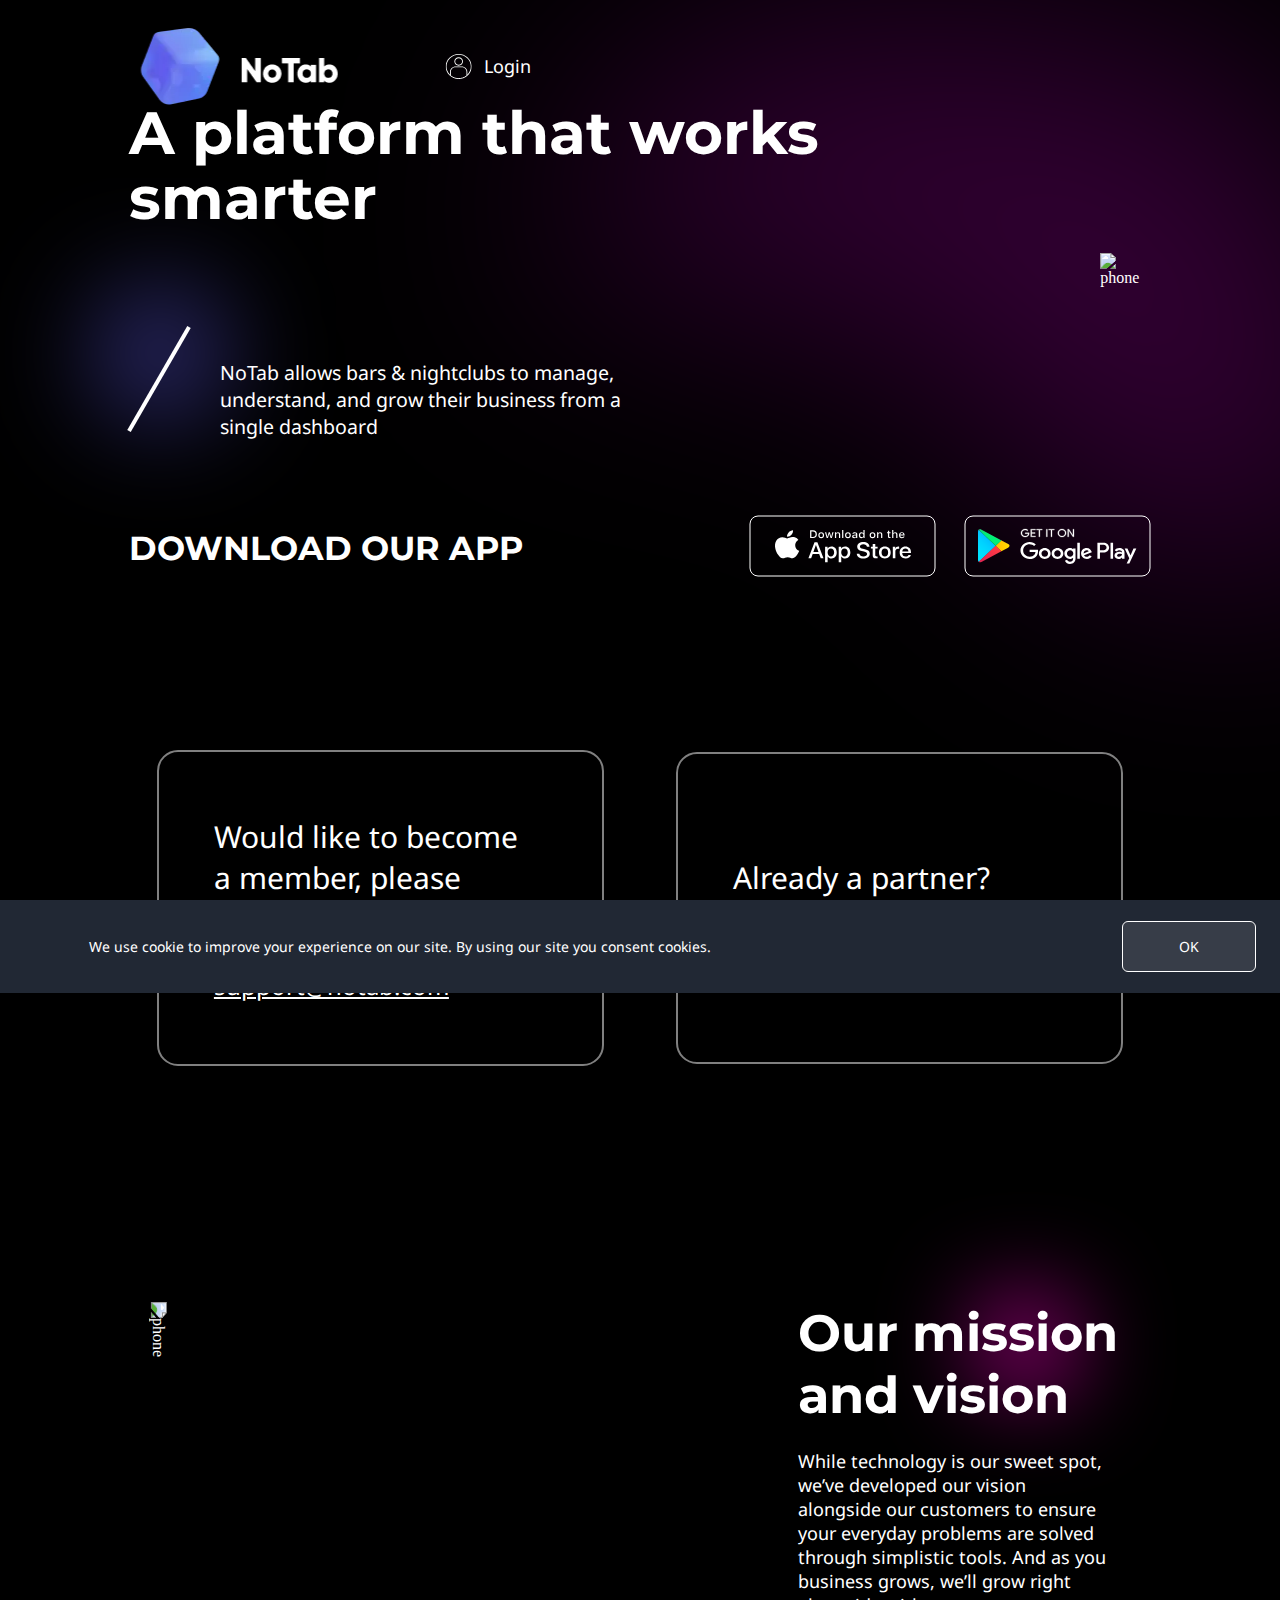
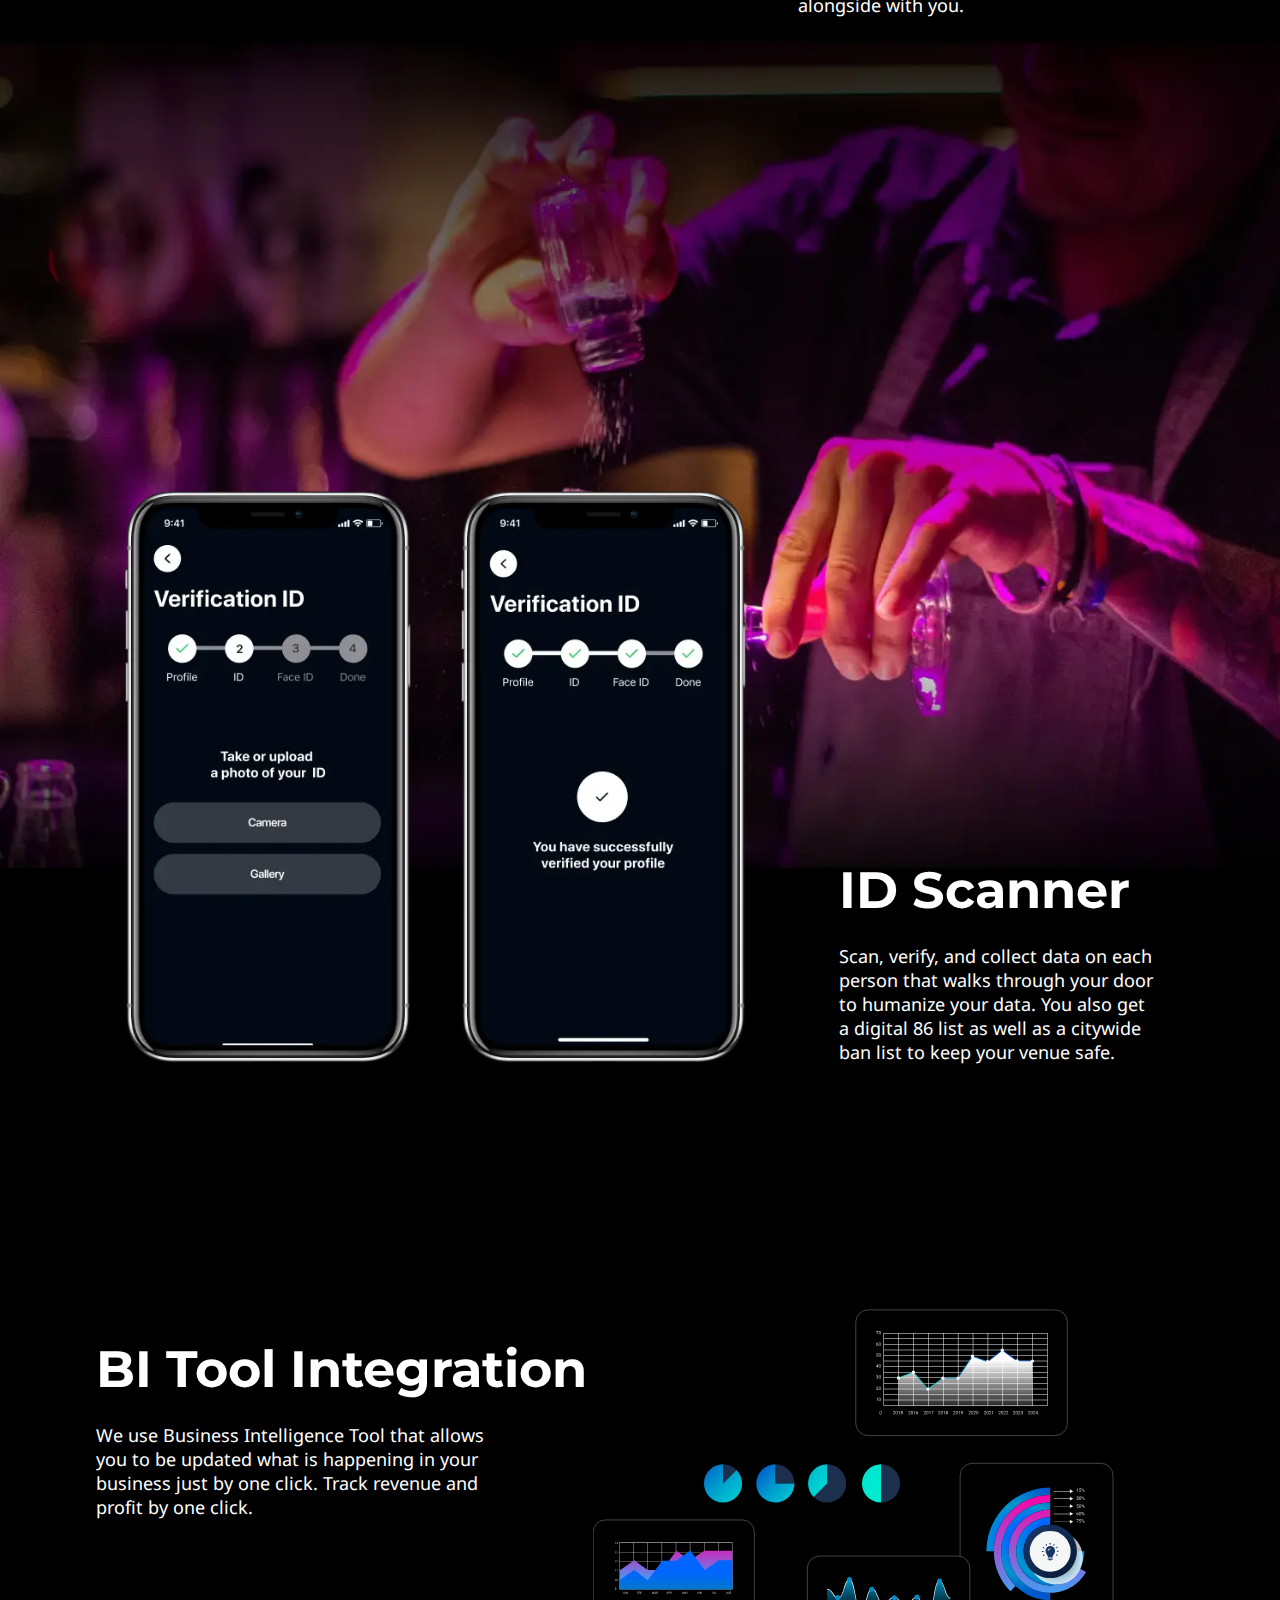
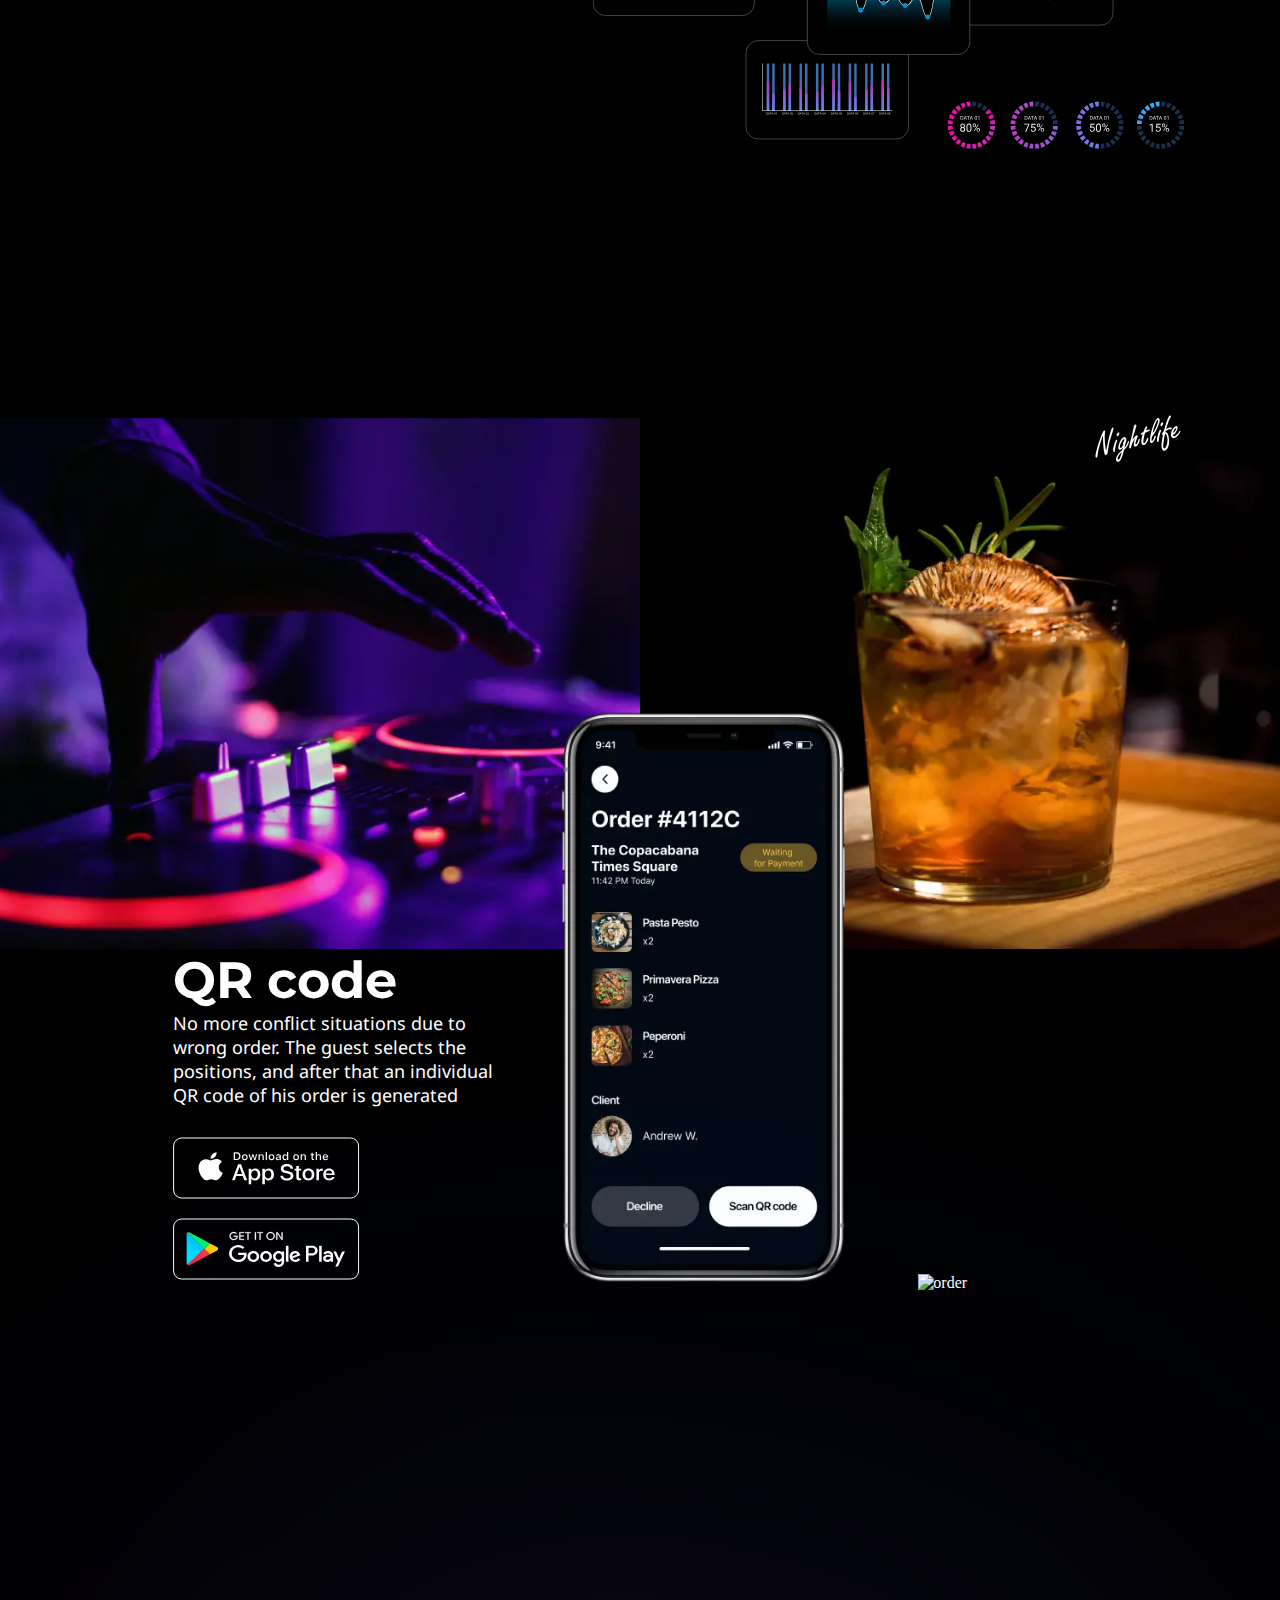
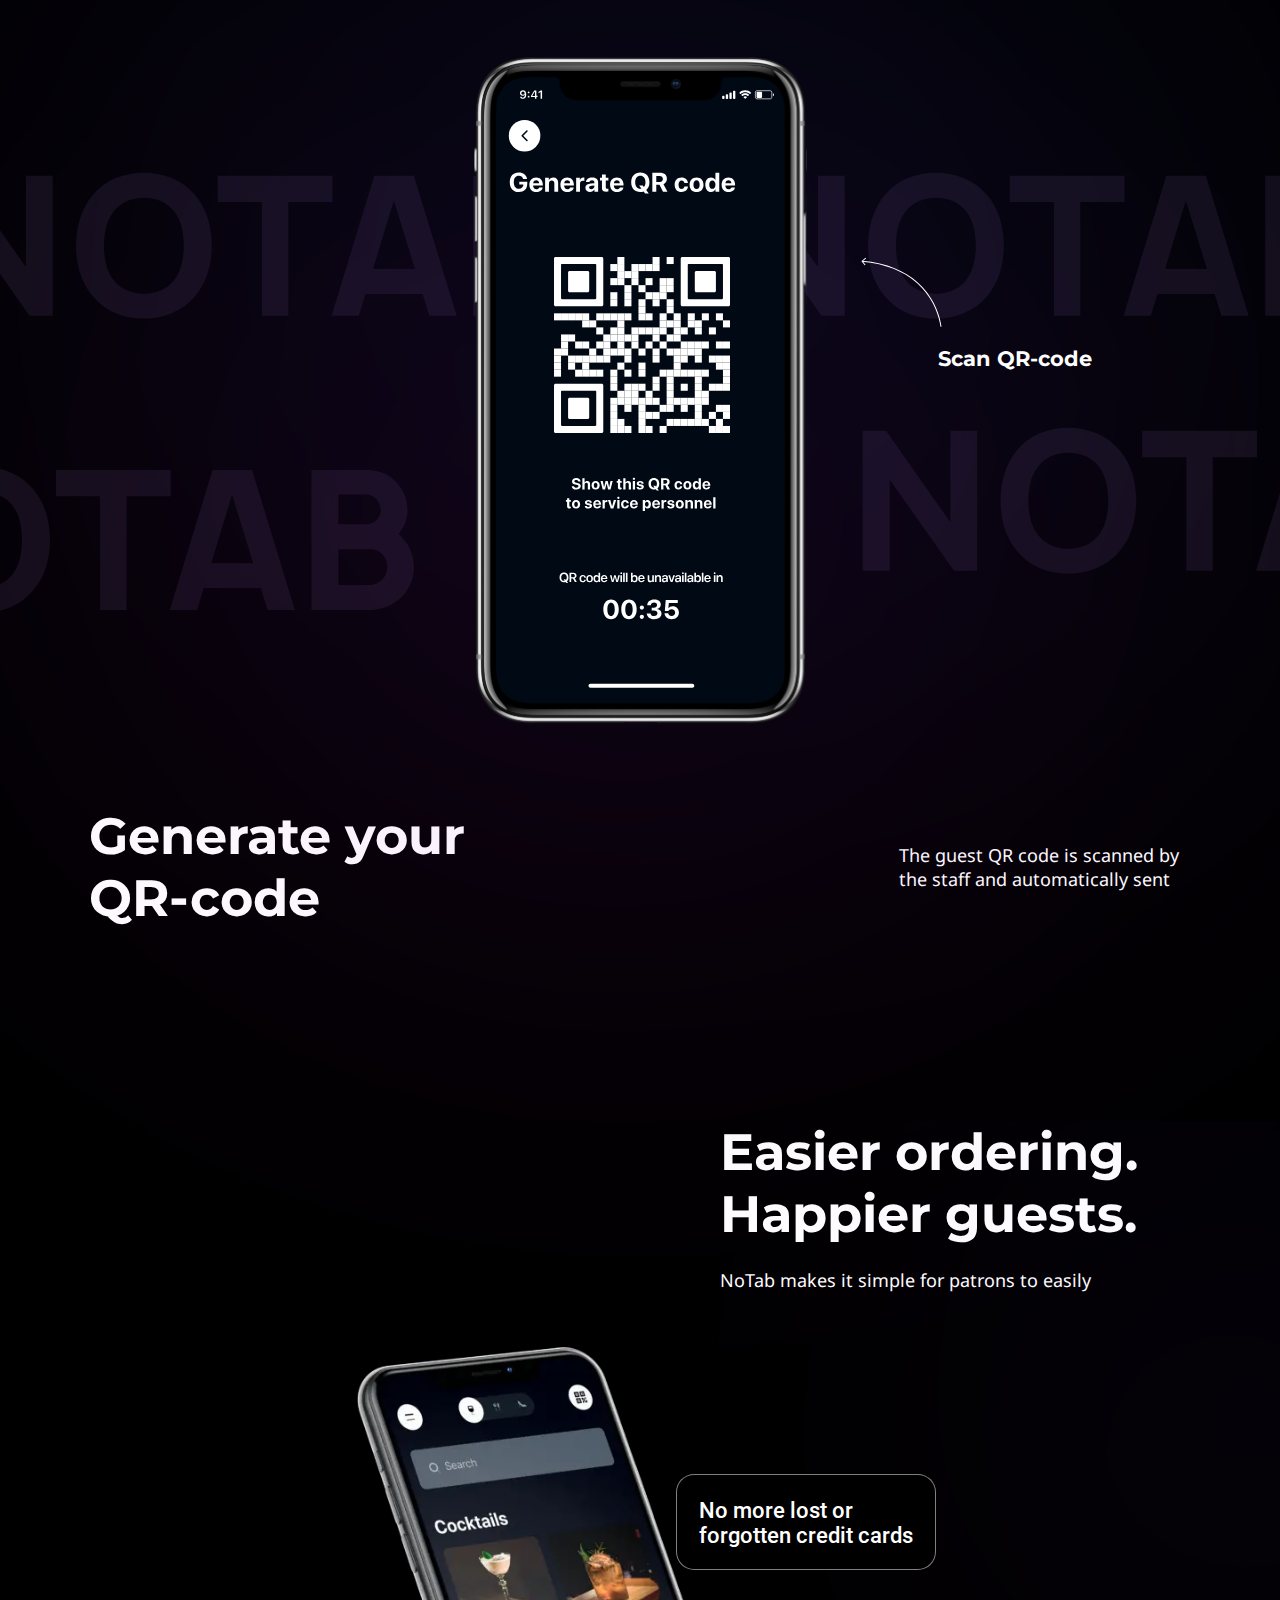
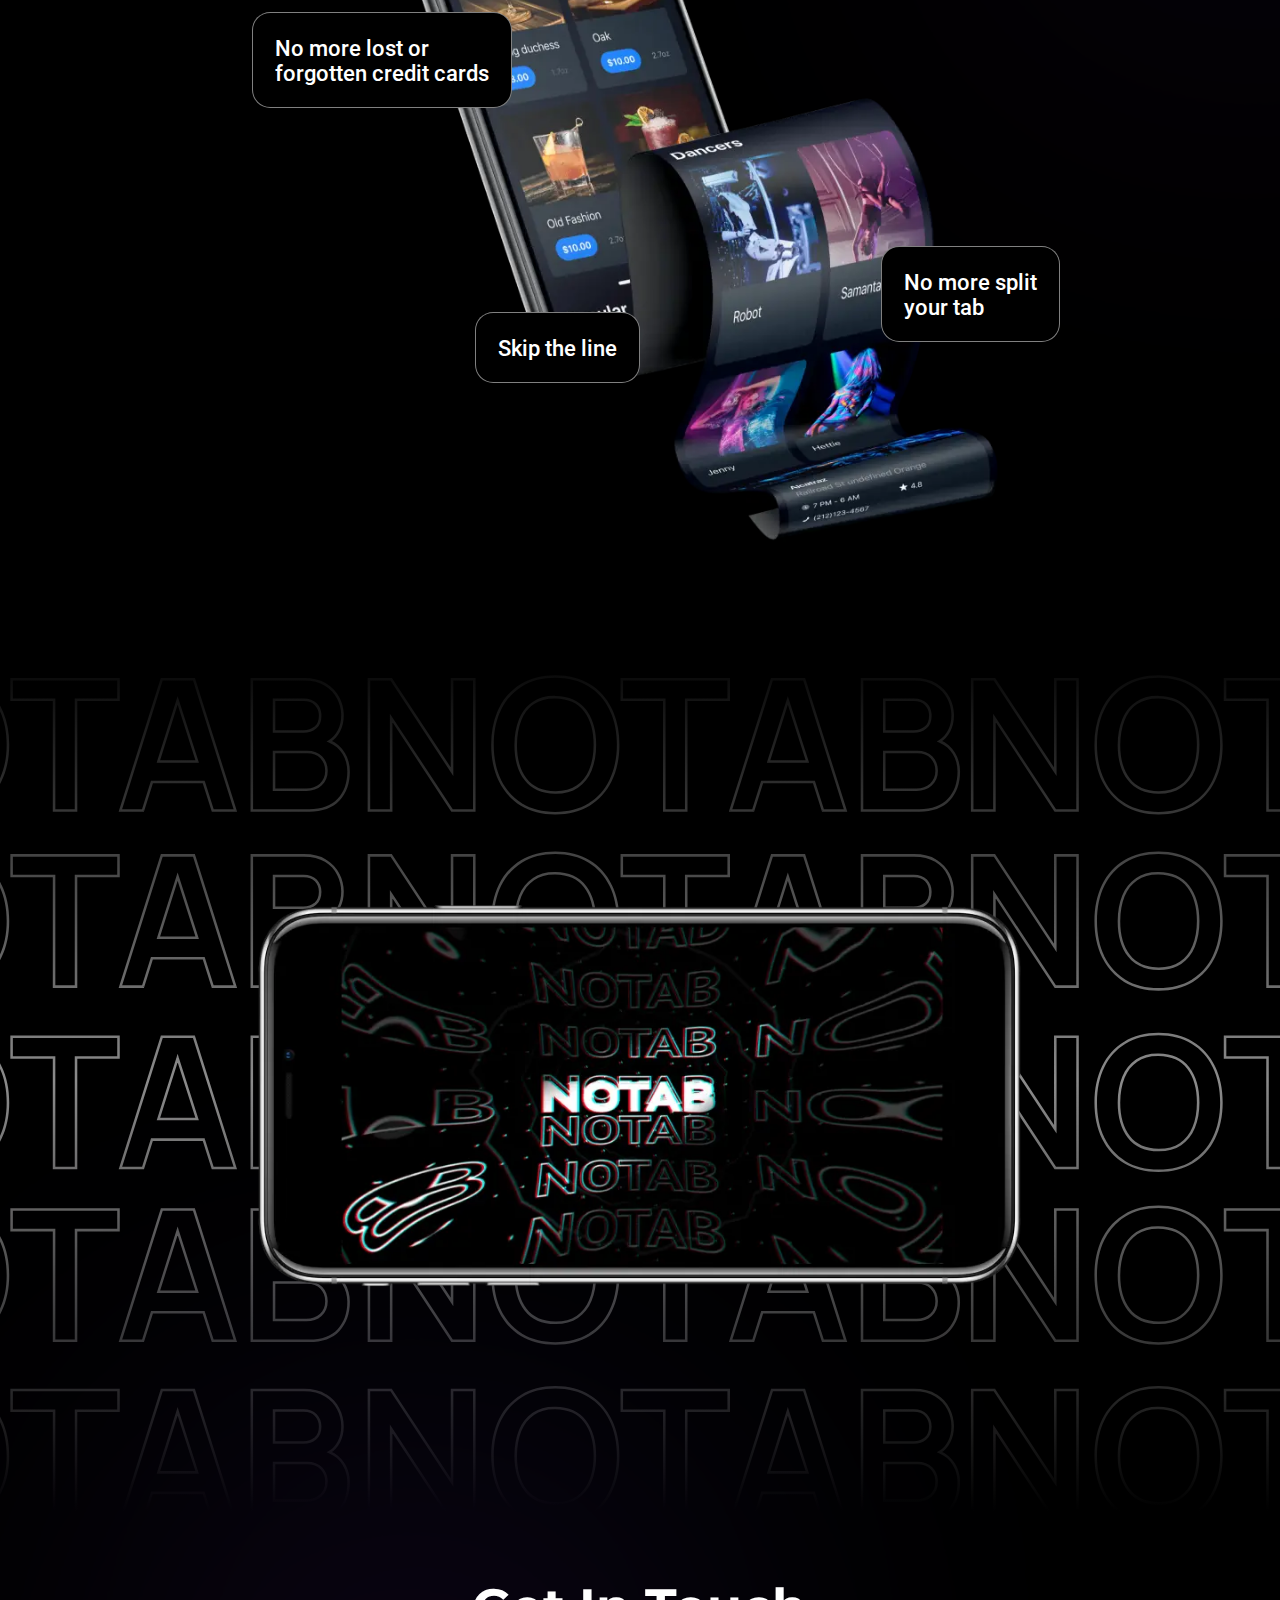
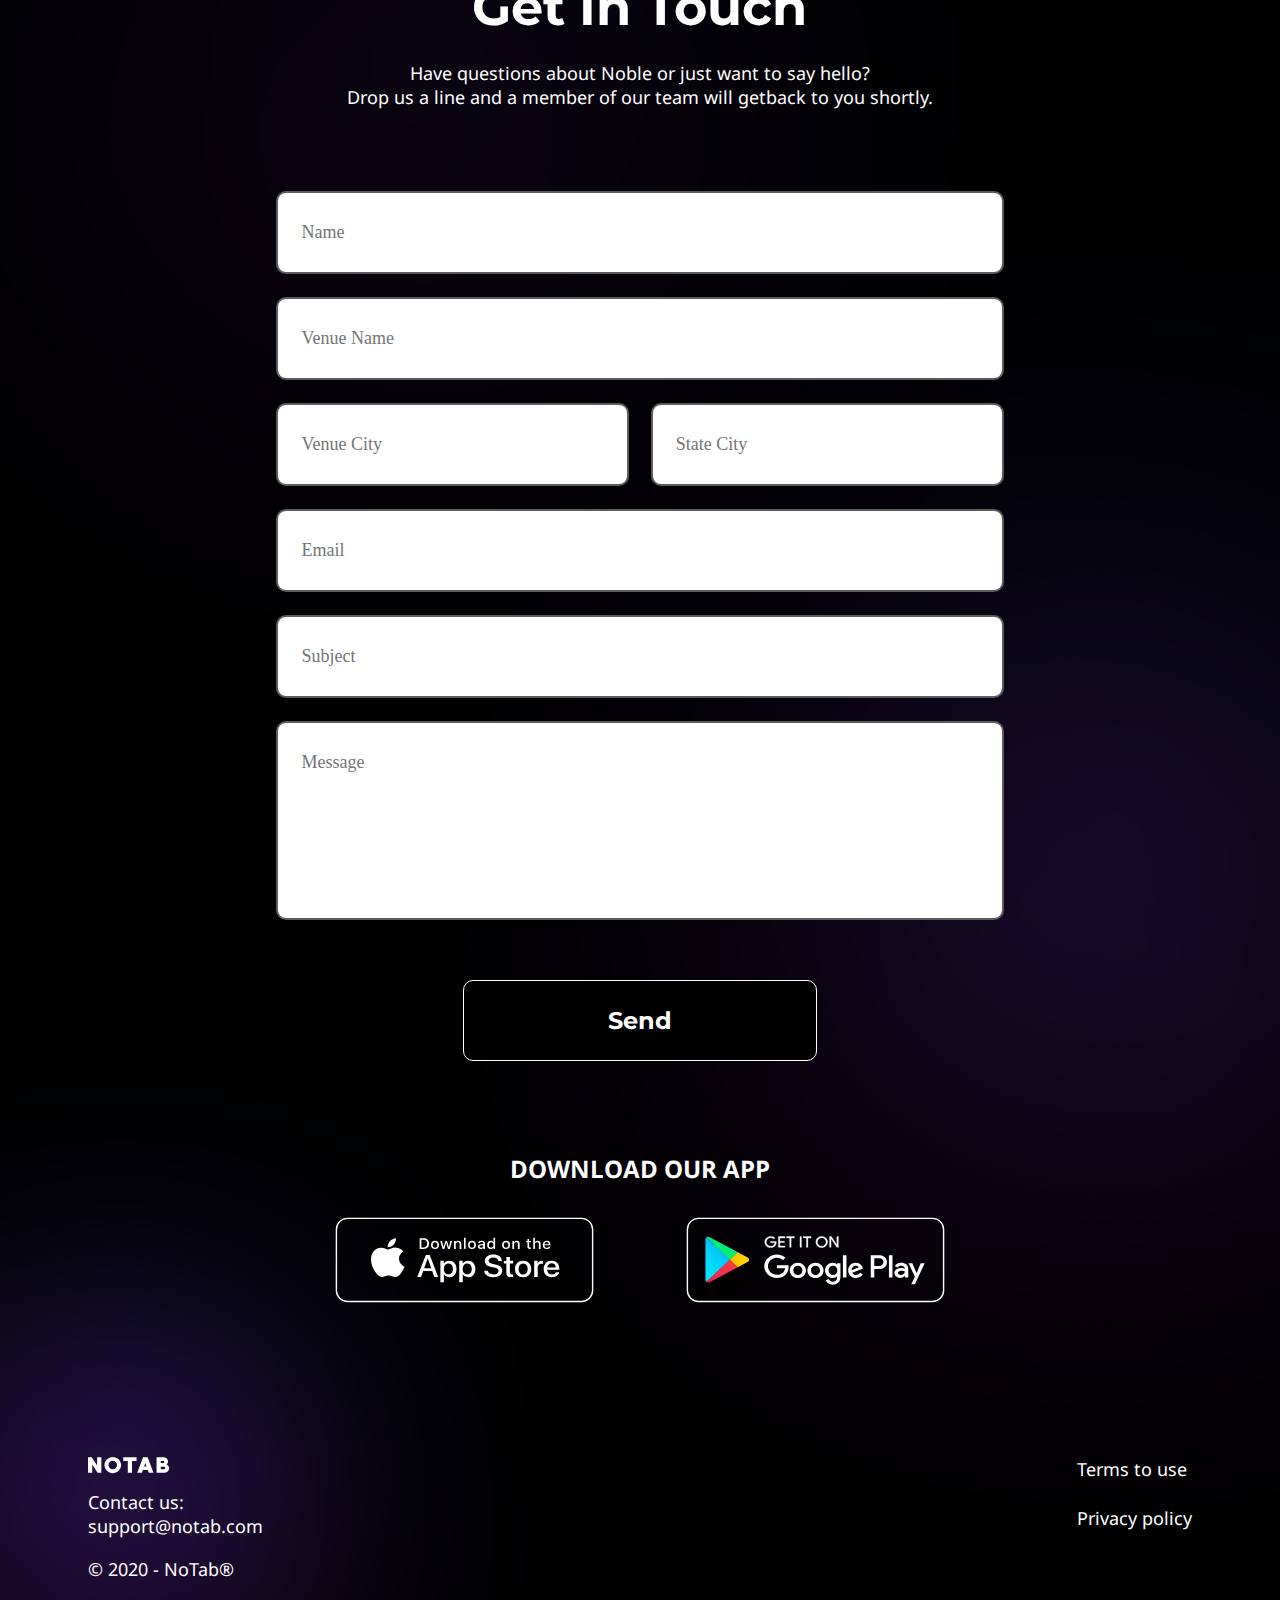
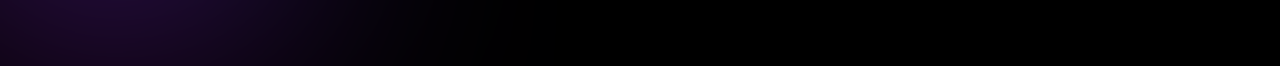
